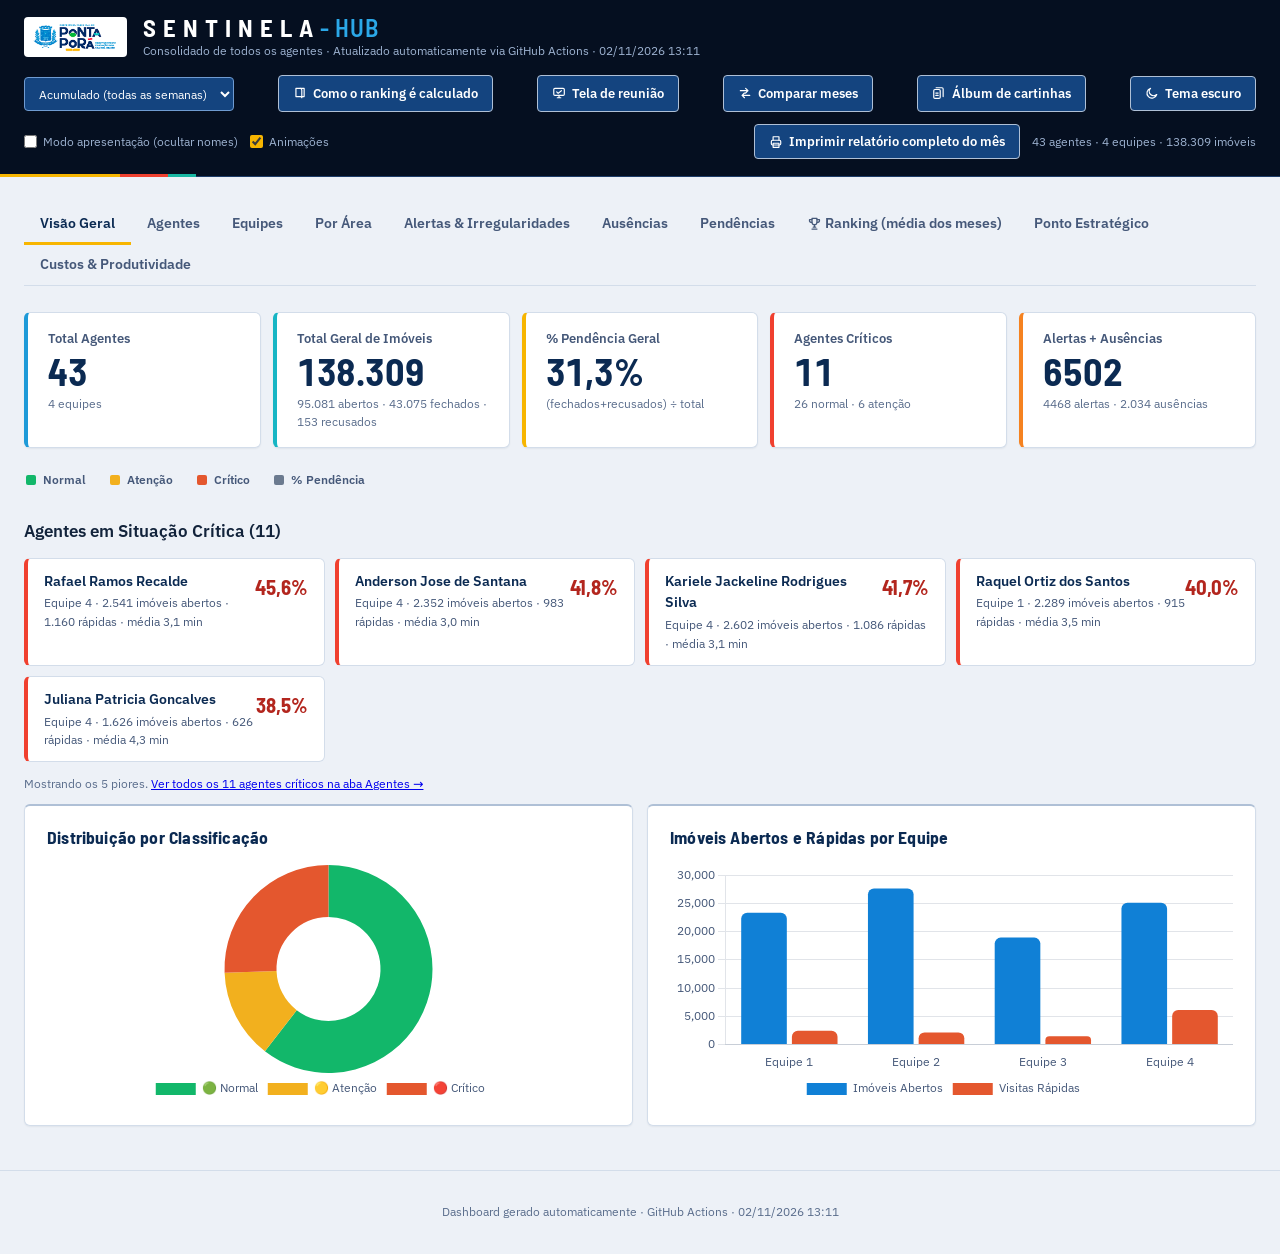
==== acumulado.html @ 982b0bf8 "Atualiza coleta e dashboard automaticamente [skip ci]" ====
<!DOCTYPE html>
<html lang="pt-BR">
<head>
<meta charset="UTF-8">
<meta name="viewport" content="width=device-width, initial-scale=1.0">
<title>S E N T I N E L A - HUB</title>
<script src="assets/tema.js"></script>
<link rel="stylesheet" href="assets/fontes.css">
<script src="assets/chart.umd.js"></script>
<style>/* ==========================================================================
   Sentinela — painel de monitoramento
   Cores tiradas do logo da prefeitura: azul-marinho (base), amarelo, vermelho e verde-água
   (a faixa do topo repete o sublinhado do logo). Números em Barlow Semi Condensed,
   texto em IBM Plex Sans. A impressão volta ao papel branco (ver @media print).
   ========================================================================== */
:root {
  /* TEMA CLARO (padrão). O escuro entra por [data-theme="dark"] logo abaixo. */
  --navy-deep: #050F20; --navy: #14447F; --navy2: #1B5CA8;
  --bg: #EDF1F7; --card: #FFFFFF; --bg-soft: #F3F6FB; --bg-raise: #E7EEF7;
  --border: #D3DDEA; --border-soft: #E5EBF3; --border-strong: #AFC0D6;
  --text: #12233B; --text2: #455879; --text3: #5A6D8C; --h: #0B2A52;
  --green: #1FB36B; --yellow: #F7B500; --red: #F0402F; --blue: #1E9AD8; --purple: #6F68E8; --cyan: #17B5C4; --orange: #F58220;
  --teal: #19B8A3;
  --ok-tx: #0B7A44; --warn-tx: #8A6100; --bad-tx: #B3261E; --info-tx: #1565B8; --orange-tx: #A8520A;
  --stripe: rgba(11,42,82,0.035); --hover: rgba(30,154,216,0.10); --grid: rgba(69,88,121,0.16);
  --sticky-even: #F6F9FC; --sticky-hover: #E6F0FA; --sticky-crit: #FCE9E6; --sticky-warn: #FFF3D9;
  --shadow-sm: 0 1px 2px rgba(18,35,59,.06); --shadow: 0 1px 2px rgba(18,35,59,.06); --shadow-lg: 0 10px 30px -8px rgba(18,35,59,.35);
  --radius: 6px; --radius-sm: 4px;
  --f-num: "Barlow Semi Condensed", "Arial Narrow", "Roboto Condensed", system-ui, sans-serif;
  --f-txt: "IBM Plex Sans", system-ui, -apple-system, "Segoe UI", Roboto, Helvetica, Arial, sans-serif;
  color-scheme: light;
}
:root[data-theme="dark"] {
  --bg: #071426; --card: #0C1F3A; --bg-soft: #102848; --bg-raise: #14315A;
  --border: #1D3C68; --border-soft: #152F55; --border-strong: #2C568F;
  --text: #E6EDF7; --text2: #9DB2D0; --text3: #7088AB; --h: #FFFFFF;
  --green: #2FD67F; --red: #FF5143; --blue: #2BA8E8; --purple: #8F89FF; --cyan: #3DD3E0; --orange: #FF9340;
  --ok-tx: #5CE59A; --warn-tx: #FFC93D; --bad-tx: #FF8478; --info-tx: #6CC4F2; --orange-tx: #FFA966;
  --stripe: rgba(255,255,255,0.025); --hover: rgba(43,168,232,0.10); --grid: rgba(157,178,208,0.16);
  --sticky-even: #0E2342; --sticky-hover: #12315A; --sticky-crit: #2A1A28; --sticky-warn: #2A2619;
  --shadow-sm: none; --shadow: none; --shadow-lg: 0 10px 30px -8px rgba(0,0,0,.6);
  color-scheme: dark;
}
* { margin: 0; padding: 0; box-sizing: border-box; }
body {
  font-family: var(--f-txt); background: var(--bg); color: var(--text); line-height: 1.55; min-height: 100vh;
  font-size: 14px; -webkit-font-smoothing: antialiased;
}
.container { max-width: 1560px; margin: 0 auto; padding: 0 24px; }
:focus-visible { outline: 2px solid var(--yellow); outline-offset: 2px; }

/* ---------- Header: barra de estado + faixa do logo ---------- */
header {
  background: var(--navy-deep); padding: 14px 0 17px; margin-bottom: 26px; position: relative;
  border-bottom: 1px solid #1D3C68;
}
header::after { /* o sublinhado do logo da prefeitura */
  content: ""; position: absolute; left: 0; right: 0; bottom: -1px; height: 3px;
  background: linear-gradient(90deg, var(--yellow) 0 120px, var(--red) 120px 168px, var(--teal) 168px 196px, transparent 196px);
}
header .container { display: flex; justify-content: space-between; align-items: center; flex-wrap: wrap; gap: 14px; }
.header-brand { display: flex; align-items: center; gap: 16px; }
.header-brand img { height: 40px; width: auto; background: #fff; padding: 4px 9px; border-radius: 4px; }
header h1 { font-family: var(--f-num); font-size: 1.55rem; font-weight: 700; letter-spacing: 0.04em; color: #fff; line-height: 1.1; }
header h1 span { color: #2BA8E8; font-weight: 600; }
.header-meta { color: #9DB2D0; font-size: 0.78rem; font-weight: 400; }
.header-actions { display: flex; align-items: center; gap: 12px; flex-wrap: wrap; }
.presentation-toggle { display: flex; align-items: center; gap: 6px; color: #9DB2D0; font-size: 0.78rem; cursor: pointer; user-select: none; }
.presentation-toggle input { accent-color: var(--yellow); cursor: pointer; }
.print-full-btn { margin-left: 0; }
/* Seletor de mês. O cabeçalho é azul-marinho escuro nos DOIS temas, então no tema claro
   o seletor usa o azul dos botões (--navy) com borda clara pra não se confundir com o fundo. */
.period-select { background: var(--navy); color: #fff; border: 1px solid #6F9BD1; border-radius: 4px; padding: 7px 10px; font-size: 0.78rem; cursor: pointer; font-family: inherit; }
.period-select:hover { background: var(--navy2); border-color: var(--blue); }
.period-select option { background: #fff; color: #12233B; }
:root[data-theme="dark"] .period-select { background: #0C1F3A; color: #E6EDF7; border-color: #2C568F; }
:root[data-theme="dark"] .period-select:hover { background: #102848; border-color: var(--blue); }
:root[data-theme="dark"] .period-select option { background: #0C1F3A; color: #E6EDF7; }

/* ---------- Abas: sublinhado amarelo na ativa ---------- */
.nav-tabs { display: flex; gap: 0; flex-wrap: wrap; margin-bottom: 26px; border-bottom: 1px solid var(--border); }
.nav-tab {
  padding: 11px 16px 10px; cursor: pointer; font-weight: 600; font-size: 0.85rem; font-family: inherit;
  color: var(--text2); transition: color .15s, background .15s; border: none; background: transparent;
  border-bottom: 3px solid transparent; margin-bottom: -1px;
}
.nav-tab:hover { color: var(--h); background: var(--bg-soft); }
.nav-tab.active { color: var(--h); border-bottom-color: var(--yellow); }

/* ---------- Navegação semanal ---------- */
.week-nav { display: flex; gap: 8px; flex-wrap: wrap; align-items: stretch; margin-bottom: 14px; }
.week-nav-titulo { align-self: center; font-family: var(--f-num); font-weight: 700; font-size: 1.05rem; color: var(--h); margin-right: 6px; }
.week-chip { display: flex; flex-direction: column; justify-content: center; min-height: 44px; padding: 6px 14px; border-radius: 4px; border: 1px solid var(--border);
  background: var(--card); color: var(--text2); text-decoration: none; font-size: 0.84rem; line-height: 1.25; }
.week-chip small { font-size: 0.72rem; opacity: 0.85; }
.week-chip:hover { color: var(--h); background: var(--bg-raise); border-color: var(--border-strong); }
.week-chip.ativa { background: var(--bg-raise); color: var(--h); border-color: var(--blue); box-shadow: inset 0 -3px 0 var(--blue); }
.week-banner { margin-bottom: 14px; padding: 10px 14px; border-radius: 4px; background: var(--bg-soft); border: 1px dashed var(--border-strong); color: var(--text2); font-size: 0.86rem; }

/* ---------- Indicadores (KPI): barra lateral de estado + número grande ---------- */
.kpi-grid { display: grid; grid-template-columns: repeat(auto-fit, minmax(200px, 1fr)); gap: 12px; margin-bottom: 28px; }
.kpi { background: var(--card); border: 1px solid var(--border); border-left: 4px solid var(--blue); border-radius: var(--radius); padding: 16px 20px 15px; position: relative; box-shadow: var(--shadow); }
.kpi.blue { border-left-color: var(--blue); } .kpi.cyan { border-left-color: var(--cyan); }
.kpi.green { border-left-color: var(--green); } .kpi.yellow { border-left-color: var(--yellow); }
.kpi.red { border-left-color: var(--red); } .kpi.orange { border-left-color: var(--orange); }
.kpi-label { font-size: 0.8rem; font-weight: 600; color: var(--text2); }
.kpi-value { font-family: var(--f-num); font-size: 2.35rem; font-weight: 700; color: var(--h); margin: 2px 0 2px; letter-spacing: -0.005em; line-height: 1.1; font-variant-numeric: tabular-nums; }
.kpi-sub { font-size: 0.76rem; color: var(--text3); }

/* ---------- Legenda com dica ---------- */
.hover-legend { display: flex; gap: 20px; flex-wrap: wrap; margin: -10px 0 24px; }
.legend-chip { position: relative; display: inline-flex; align-items: center; gap: 7px; font-size: 0.78rem; font-weight: 600; color: var(--text2); cursor: default; padding: 4px 2px; }
.legend-square { width: 10px; height: 10px; border-radius: 2px; display: inline-block; flex-shrink: 0; }
.legend-tip { position: absolute; bottom: 130%; left: 0; background: #02070f; border: 1px solid var(--border-strong); color: var(--text); padding: 9px 13px; border-radius: 4px; font-size: 0.72rem; font-weight: 400; white-space: nowrap; opacity: 0; visibility: hidden; transform: translateY(4px); transition: opacity .15s, transform .15s; z-index: 30; box-shadow: var(--shadow-lg); }
.legend-tip::after { content: ""; position: absolute; top: 100%; left: 14px; border: 5px solid transparent; border-top-color: var(--border-strong); }
.legend-chip:hover .legend-tip { opacity: 1; visibility: visible; transform: translateY(0); }

/* ---------- Seções ---------- */
.section { display: none; animation: fadein .2s ease; }
.section.active { display: block; }
@keyframes fadein { from { opacity: 0; } to { opacity: 1; } }

/* ---------- Painéis e gráficos ---------- */
.charts-grid { display: grid; grid-template-columns: repeat(auto-fit, minmax(380px, 1fr)); gap: 14px; margin-bottom: 28px; }
.chart-card { background: var(--card); border: 1px solid var(--border); border-top: 2px solid var(--border-strong); border-radius: var(--radius); padding: 18px 22px 20px; box-shadow: var(--shadow); }
.chart-card h3 { font-family: var(--f-num); font-size: 1.1rem; font-weight: 700; letter-spacing: 0.01em; color: var(--h); margin-bottom: 14px; }
.chart-wrap { position: relative; height: 240px; }
.chart-wrap.tall { height: 340px; }
.chart-note { font-size: 0.76rem; color: var(--text3); margin-top: 14px; padding-top: 12px; border-top: 1px solid var(--border-soft); line-height: 1.6; max-width: 78ch; }
.chart-note strong { color: var(--text2); }

/* ---------- Lista de críticos ---------- */
.criticos-list { display: grid; grid-template-columns: repeat(auto-fill, minmax(280px, 1fr)); gap: 10px; margin-bottom: 12px; }
.critico-item { background: var(--card); border: 1px solid var(--border); border-left: 4px solid var(--red); border-radius: var(--radius); padding: 12px 16px; }
.ci-pct { float: right; font-family: var(--f-num); font-weight: 700; color: var(--bad-tx); font-size: 1.3rem; }
.ci-name { font-weight: 600; font-size: 0.88rem; color: var(--h); margin-bottom: 2px; }
.ci-meta { font-size: 0.74rem; color: var(--text2); }

/* ---------- Equipes ---------- */
.team-grid { display: grid; grid-template-columns: repeat(auto-fit, minmax(230px, 1fr)); gap: 14px; margin-bottom: 28px; }
.team-card { background: var(--card); border: 1px solid var(--border); border-radius: var(--radius); padding: 18px 20px; box-shadow: var(--shadow); }
.team-name { font-family: var(--f-num); font-weight: 700; font-size: 1.2rem; margin-bottom: 12px; color: var(--h); }
.team-stats { display: grid; grid-template-columns: 1fr 1fr; gap: 12px; margin-bottom: 14px; }
.ts-val { display: block; font-family: var(--f-num); font-size: 1.55rem; font-weight: 700; color: var(--h); line-height: 1.15; font-variant-numeric: tabular-nums; }
.ts-label { font-size: 0.74rem; color: var(--text3); }
.team-bar { display: flex; height: 6px; border-radius: 2px; overflow: hidden; background: var(--bg-soft); }
.tb-critico { background: var(--red); } .tb-atencao { background: var(--yellow); } .tb-normal { background: var(--green); }

/* ---------- Selos ---------- */
.badge { display: inline-flex; align-items: center; gap: 4px; font-size: 0.68rem; font-weight: 600; padding: 2px 8px; border-radius: 3px; white-space: nowrap; border: 1px solid transparent; }
.badge-normal, .badge-excelente { background: rgba(47,214,127,0.13); color: var(--ok-tx); border-color: rgba(47,214,127,0.3); }
.badge-atencao { background: rgba(247,181,0,0.13); color: var(--warn-tx); border-color: rgba(247,181,0,0.32); }
.badge-critico { background: rgba(255,81,67,0.14); color: var(--bad-tx); border-color: rgba(255,81,67,0.35); }
.badge-bom { background: rgba(160,170,20,0.14); color: var(--bom-tx, #6B7300); border-color: rgba(160,170,20,0.35); }
:root[data-theme="dark"] { --bom-tx: #E2EC6A; }
.badge-rank-atencao { background: rgba(255,147,64,0.14); color: var(--orange-tx); border-color: rgba(255,147,64,0.34); }

/* ---------- Filtros e botões ---------- */
.filters { display: flex; gap: 10px; flex-wrap: wrap; margin-bottom: 16px; align-items: center; position: relative; }
.filters select, .filters input { background: var(--bg-soft); border: 1px solid var(--border); color: var(--text); padding: 8px 12px; border-radius: 4px; font-size: 0.82rem; font-family: inherit; }
.filters input { min-width: 200px; }
.filters select:focus, .filters input:focus { outline: none; border-color: var(--blue); background: var(--bg-raise); }
.checkbox-label { display: flex; align-items: center; gap: 8px; font-size: 0.8rem; color: var(--text2); margin-bottom: 12px; cursor: pointer; }
.checkbox-label input[type=checkbox] { width: 15px; height: 15px; accent-color: var(--yellow); cursor: pointer; }
.checkbox-label strong { color: var(--h); }
.print-btn { display: inline-flex; align-items: center; gap: 6px; background: var(--navy); color: #fff; border: 1px solid var(--border-strong); padding: 8px 14px; border-radius: 4px; font-size: 0.8rem; font-weight: 600; font-family: inherit; cursor: pointer; margin-left: auto; transition: background .15s, border-color .15s; }
.print-btn:hover { background: var(--navy2); border-color: var(--blue); }

/* ---------- Tabelas ---------- */
.table-section { background: var(--card); border: 1px solid var(--border); border-top: 2px solid var(--border-strong); border-radius: var(--radius); padding: 16px 18px; margin-bottom: 16px; box-shadow: var(--shadow); }
.table-section h3 { font-family: var(--f-num); font-size: 1.15rem; font-weight: 700; margin-bottom: 5px; color: var(--h); }
.table-hint { font-size: 0.78rem; color: var(--text3); margin-bottom: 10px; max-width: 110ch; }
.table-wrap { overflow: auto; border-radius: var(--radius-sm); border: 1px solid var(--border-soft); }
table.data-table { width: 100%; border-collapse: collapse; font-size: 0.74rem; line-height: 1.25; }
table.data-table th { background: var(--bg-raise); position: sticky; top: 0; z-index: 5; padding: 7px 10px; text-align: center; font-weight: 600; color: var(--text2); border-bottom: 2px solid var(--border-strong); white-space: nowrap; font-size: 0.7rem; }
table.sortable thead th { cursor: pointer; user-select: none; transition: color .15s, background .15s; }
table.sortable thead th:hover { color: var(--h); background: var(--border); }
table.sortable thead th::after { content: ""; display: inline-block; width: 0.6em; margin-left: 3px; opacity: .3; }
table.sortable thead th.sorted-asc::after { content: "▲"; opacity: 1; color: var(--yellow); }
table.sortable thead th.sorted-desc::after { content: "▼"; opacity: 1; color: var(--yellow); }
table.data-table td { padding: 4px 10px; border-bottom: 1px solid var(--border-soft); white-space: nowrap; text-align: center; font-variant-numeric: tabular-nums; }
table.data-table tbody tr:nth-child(even) { background: var(--stripe); }
table.data-table tbody tr:hover { background: var(--hover); }
table.data-table.compact td, table.data-table.compact th { padding: 3px 8px; font-size: 0.72rem; }

/* Modo apresentação: borra nomes de agentes em tabelas e gráficos, sem
   remover a estrutura — útil pra projetar/compartilhar tela sem expor
   quem é quem. Ativado pelo checkbox no cabeçalho. */
body.modo-apresentacao .agent-name,
body.modo-apresentacao .ci-name,
body.modo-apresentacao .chart-agent-names,
body.modo-apresentacao .pe-agente-nome {
  filter: blur(6px);
  user-select: none;
}
.sticky-col { position: sticky; left: 0; background: var(--card); z-index: 2; font-weight: 600; text-align: left !important; }
table.data-table tbody tr:nth-child(even) .sticky-col { background: var(--sticky-even); }
table.data-table tbody tr:hover .sticky-col { background: var(--sticky-hover); }
.row-critico { background: rgba(255,81,67,0.07); }
.row-atencao { background: rgba(247,181,0,0.07); }
.row-critico .sticky-col { background: var(--sticky-crit); }
.row-atencao .sticky-col { background: var(--sticky-warn); }
.num { font-variant-numeric: tabular-nums; text-align: right; }
.pct { font-weight: 600; }
.small-muted { color: var(--text3); font-size: 0.72rem; }
.empty-state { padding: 30px; text-align: center; color: var(--text3); }
a.id-link { color: var(--info-tx); text-decoration: none; font-weight: 600; border-bottom: 1px dotted var(--info-tx); }
a.id-link:hover { color: var(--h); border-bottom-style: solid; }

/* ---------- Legendas e cartões de alerta ---------- */
.legend-box { background: var(--bg-soft); border: 1px solid var(--border); border-radius: var(--radius); padding: 16px 20px; margin-bottom: 22px; font-size: 0.82rem; color: var(--text2); max-width: 120ch; }
.legend-box strong { color: var(--h); }
.legend-box p { margin: 0 0 10px; }
.legend-box ul { margin: 0 0 10px; padding-left: 20px; }
.legend-box li { margin-bottom: 4px; }

/* ---------- Painel de Custos & Produtividade ---------- */
.cst-guia { max-width: none; }
.cst-guia p { margin: 0 0 12px; }
.cst-conta { display: flex; flex-direction: column; gap: 6px; background: var(--card); border: 1px solid var(--border); border-left: 4px solid var(--blue); border-radius: var(--radius-sm); padding: 12px 16px; margin: 0 0 14px; }
.cst-conta-t { font-size: 0.72rem; font-weight: 700; letter-spacing: .05em; text-transform: uppercase; color: var(--text3); }
.cst-conta.cst-real { border-left-color: var(--orange); }
.cst-ex { font-size: 0.78rem; color: var(--text2); line-height: 1.5; max-width: 110ch; }
.cst-eq { display: flex; flex-wrap: wrap; align-items: baseline; gap: 6px 12px; }
.cst-eq b { font-family: var(--f-num); font-size: 1.25rem; color: var(--h); font-variant-numeric: tabular-nums; }
.cst-eq b.cst-res { color: var(--info-tx); font-size: 1.5rem; }
.cst-eq i { font-style: normal; font-size: 1.2rem; color: var(--text3); }
.cst-eq small { font-size: 0.72rem; color: var(--text3); margin-right: 4px; }
.cst-glossario { display: grid; grid-template-columns: repeat(auto-fit, minmax(260px, 1fr)); gap: 10px 22px; margin: 0 0 12px; }
.cst-glossario div { line-height: 1.5; }
.cst-avisos { margin: 0; padding-left: 20px; border-top: 1px solid var(--border-soft); padding-top: 10px; }
.cst-avisos li { margin-bottom: 4px; }
.cst-titulo { font-family: var(--f-num); font-size: 1.05rem; font-weight: 700; color: var(--h); margin: 6px 0 10px; letter-spacing: .01em; }
.cst-legenda { display: flex; flex-wrap: wrap; gap: 6px 18px; margin: -6px 0 12px; font-size: 0.76rem; font-weight: 600; color: var(--text2); }
.cst-legenda span { display: inline-flex; align-items: center; gap: 6px; }
.cst-equipes { margin: 0 0 28px; }
.cst-equipes .table-wrap { background: var(--card); border: 1px solid var(--border); border-radius: var(--radius); }
.cst-equipes table.data-table td, .cst-equipes table.data-table th { font-size: 0.8rem; padding: 8px 12px; }
.cst-pill { display: inline-block; min-width: 74px; padding: 2px 9px; border-radius: 999px; font-weight: 700; text-align: center; }
.cst-pill.cst-ok { background: rgba(31,179,107,.16); color: var(--ok-tx); }
.cst-pill.cst-medio { background: rgba(247,181,0,.20); color: var(--warn-tx); }
.cst-pill.cst-alto { background: rgba(240,64,47,.16); color: var(--bad-tx); }
.legend-table { width: 100%; border-collapse: collapse; margin-bottom: 14px; font-size: 0.8rem; }
.legend-table th, .legend-table td { padding: 6px 10px; border-bottom: 1px solid var(--border); text-align: left; }
.legend-table th { color: var(--h); font-weight: 600; }
.legend-table td.ganho { color: var(--ok-tx); font-weight: 600; text-align: right; white-space: nowrap; }
.legend-table td.perda { color: var(--bad-tx); font-weight: 600; text-align: right; white-space: nowrap; }
.legend-collapsible { margin: 14px 0 0; padding: 10px 16px; }
.legend-collapsible summary { cursor: pointer; font-weight: 600; color: var(--h); list-style: none; }
.legend-collapsible summary::-webkit-details-marker { display: none; }
.legend-collapsible summary::before { content: "▸ "; color: var(--yellow); }
.legend-collapsible[open] summary::before { content: "▾ "; }
.legend-collapsible[open] summary { margin-bottom: 10px; }
.legend-collapsible .legend-table { margin-bottom: 8px; }
.alert-grid { display: grid; grid-template-columns: repeat(auto-fit, minmax(160px, 1fr)); gap: 12px; margin-bottom: 24px; }
.alert-card { background: var(--card); border: 1px solid var(--border); border-radius: var(--radius); padding: 16px; cursor: pointer; transition: border-color .15s, background .15s; text-align: center; }
.alert-card:hover { background: var(--bg-raise); border-color: var(--yellow); }
.ac-icon { font-size: 1.3rem; margin-bottom: 4px; }
.ac-val { font-family: var(--f-num); font-size: 2rem; font-weight: 700; color: var(--h); line-height: 1.15; }
.ac-label { font-size: 0.76rem; color: var(--text2); margin-top: 2px; }

footer { text-align: center; padding: 32px; color: var(--text3); font-size: 0.76rem; border-top: 1px solid var(--border); margin-top: 44px; }

::-webkit-scrollbar { height: 9px; width: 9px; }
::-webkit-scrollbar-track { background: var(--bg); }
::-webkit-scrollbar-thumb { background: var(--border-strong); border-radius: 5px; }
::-webkit-scrollbar-thumb:hover { background: var(--text3); }

/* ---------- Mapa de calor ---------- */
.heat-grid { display: grid; grid-template-columns: 80px repeat(5, 1fr); gap: 6px; }
.heat-label { display: flex; align-items: center; font-size: 0.76rem; font-weight: 600; color: var(--text2); }
.heat-cell { border-radius: 4px; padding: 12px 6px; text-align: center; color: #fff; font-family: var(--f-num); font-weight: 700; font-size: 1.15rem; }
.heat-cell span { display: block; font-family: var(--f-txt); font-size: 0.62rem; font-weight: 400; opacity: .9; margin-top: 2px; }

@media (max-width: 720px) {
  .container { padding: 0 14px; }
  .charts-grid { grid-template-columns: 1fr; }
  .nav-tabs { overflow-x: auto; flex-wrap: nowrap; }
  .nav-tab { white-space: nowrap; }
  /* Celular: cabeçalho enxuto e fora do topo fixo (senão ocupa meia tela) */
  header { position: static; padding: 10px 0 14px; margin-bottom: 16px; }
  header h1 { font-size: 1.25rem; }
  .header-brand { gap: 10px; } .header-brand img { height: 34px; }
  .header-brand .header-meta { display: none; }
  .header-actions { gap: 8px; width: 100%; }
  .header-actions .period-select { flex: 1 1 100%; }
  .header-actions .print-btn { flex: 1 1 100%; justify-content: center; margin-left: 0; }
  .header-actions .header-meta { width: 100%; }
  .kpi-value { font-size: 2rem; }
  .week-nav-titulo { width: 100%; }
}

@media print {
  @page { size: A4 landscape; margin: 10mm; }
  /* Papel branco: volta à paleta clara */
  :root, :root[data-theme="dark"] { --h:#1A2B42; --stripe:rgba(11,42,82,0.035); --hover:transparent; --sticky-even:#fff; --sticky-hover:#fff; --sticky-crit:#FDF1EC; --sticky-warn:#FEF7E8; --bom-tx:#6B7300; --bg:#fff; --card:#fff; --bg-soft:#F3F6FA; --bg-raise:#EEF2F7; --border:#DCE3EC; --border-soft:#E6EBF2; --border-strong:#C7D1DE;
          --text:#1A2B42; --text2:#4A5B72; --text3:#5B6B82; --ok-tx:#0A8F52; --warn-tx:#9A6B0B; --bad-tx:#B5401F; --info-tx:#1A4FA3; --orange-tx:#B1590B; color-scheme: light; }
  body { background: #fff !important; color: #1A2B42 !important; }
  table.data-table th, .table-section h3, .legend-box strong, .kpi-value, .team-name { color: #1A2B42 !important; }
  table.data-table tbody tr:nth-child(even) .sticky-col, .sticky-col { background: #fff !important; }
  .row-critico .sticky-col { background: #FDF1EC !important; } .row-atencao .sticky-col { background: #FEF7E8 !important; }
  .table-section { border-top: 1px solid #DCE3EC !important; }
  /* Causa das "páginas em branco": a animação fadein (opacity 0 -> 1) das
     abas recomeça quando a aba passa de display:none pra block na hora de
     imprimir, e o navegador captura o PDF com a aba ainda em opacity 0 —
     texto existe mas fica invisível. Em impressão nunca há animação. */
  .section, .section.active { animation: none !important; opacity: 1 !important; transform: none !important; }
  header, .nav-tabs, .week-nav, footer, .filters, .print-btn, .chart-card, .kpi-grid, .legend-box, .hover-legend, .criticos-list, .alert-grid, .table-hint, .charts-grid { display: none !important; }
  body.print-mode .section { display: block !important; }
  body.print-mode .table-section { display: none !important; }
  body.print-mode .table-section.print-target { display: block !important; box-shadow: none !important; border: none !important; }
  body.print-mode .table-section.print-target .table-hint { display: none !important; }
  .sticky-col, table.data-table thead th { position: static !important; }
  .table-wrap { overflow: visible !important; }
  table.data-table { font-size: 9px !important; width: 100% !important; table-layout: auto !important; }
  /* Células NUNCA quebram letra por letra: texto só quebra entre palavras
     (cabeçalhos) ou fica numa linha só (dados). A regra antiga
     (word-break: break-word em todas as células) fazia tabelas largas — como
     o Resumo Completo por Agente, com 29 colunas — espremerem cada coluna
     até caber 1 letra por linha, gerando linhas gigantes e dezenas de
     páginas praticamente em branco. */
  table.data-table td { white-space: nowrap !important; word-break: normal !important; overflow-wrap: normal !important; padding: 2px 4px !important; }
  table.data-table th { white-space: normal !important; word-break: normal !important; overflow-wrap: normal !important; hyphens: none !important; padding: 3px 3px !important; }
  /* Tabelas com muitas colunas (marcadas por printPrepararTabelas() no
     bootstrap.js) ganham fonte menor pra caber na largura da folha. */
  table.data-table.print-wide { font-size: 6.2px !important; }
  table.data-table.print-wide td { padding: 1.5px 2px !important; }
  table.data-table.print-wide th { padding: 2px 1px !important; font-size: 5.6px !important; letter-spacing: 0 !important; }
  table.data-table.print-wide .badge { padding: 0 2px !important; font-size: 5.6px !important; }
  table.data-table.print-muito-wide { font-size: 5.2px !important; }
  table.data-table.print-muito-wide th { font-size: 4.8px !important; }
  a.id-link { color: inherit !important; text-decoration: none !important; }

  /* Sem isso o Chrome/Firefox apagam as cores de fundo por padrão ao
     imprimir — some o zebrado, o header cinza da tabela e o destaque
     vermelho/amarelo das linhas críticas/atenção, ficando tudo branco. */
  * { -webkit-print-color-adjust: exact !important; print-color-adjust: exact !important; color-adjust: exact !important; }

  /* Repete a linha de cabeçalho (nome das colunas) em TODA página em que a
     tabela continuar — sem isso, uma tabela de 200 linhas que ocupa 4
     páginas só mostra "Nome / Equipe / Turno..." na primeira, e nas
     páginas seguintes é uma parede de números sem saber o que é cada
     coluna. */
  table.data-table thead { display: table-header-group; }
  table.data-table tfoot { display: table-footer-group; }

  /* Nunca corta uma linha ao meio entre duas páginas (ficaria com a
     primeira metade dos dados numa página e o resto na outra) — o
     navegador empurra a linha inteira pra próxima página se não couber
     inteira na atual. */
  table.data-table tr { page-break-inside: avoid; }

  /* O título da seção (h3) nunca fica sozinho no fim de uma página com a
     tabela inteira começando só na próxima — mantém título e pelo menos a
     primeira linha grudados. */
  .table-section h3 { page-break-after: avoid; }

  /* As setinhas de ordenação (▲▼) e o cursor de "clicável" não fazem
     sentido no papel — é interação de tela, só polui visualmente. */
  table.sortable thead th::after { display: none !important; }
  table.sortable thead th { cursor: default !important; }

  /* Zebrado leve pra facilitar acompanhar a linha com o olho numa tabela
     larga — no navegador o hover já ajuda nisso, no papel não tem hover. */
  table.data-table tbody tr:nth-child(even) { background: #F3F6FA; }
  table.data-table tbody tr:hover { background: inherit; }

  /* Evita título "órfão" (sozinho no fim da página) ou "viúvo" (sozinho no
     topo) em qualquer texto corrido que sobre no relatório. */
  h1, h2, h3, p, li { orphans: 3; widows: 3; }
}

@media (prefers-reduced-motion: reduce) { .section { animation: none; } }

/* Relatório completo (todas as abas empilhadas, uma por página) */
@media print {
  body.print-mode-full .section { display: block !important; page-break-after: always; }
  body.print-mode-full .section:last-child { page-break-after: auto; }
  body.print-mode-full .table-section { display: block !important; box-shadow: none !important; border: none !important; }
  /* Duas ou mais tabelas na MESMA aba (ex.: Ausências + Férias/Atestado)
     — cada uma começa numa página nova também, senão a segunda tabela
     nasce colada no meio da página onde a primeira terminou, cortando o
     título dela ao meio visualmente. A primeira tabela da aba (que já
     vem logo depois do título da seção/KPIs) fica sem quebra antes, pra
     não deixar uma página em branco à toa. */
  body.print-mode-full .table-section { page-break-before: always; }
  body.print-mode-full .section > .table-section:first-of-type { page-break-before: avoid; }
  body.print-mode-full .section > .table-section.print-first { page-break-before: avoid; }
  body.print-mode-full .legend-box { page-break-inside: avoid; break-inside: avoid; }
  body.print-mode-full .kpi-grid { display: grid !important; }
  body.print-mode-full .legend-box { display: block !important; }
  body.print-mode-full::before {
    content: "S E N T I N E L A - HUB — Relatório Completo — " attr(data-print-date);
    display: block; font-size: 14px; font-weight: 700; margin-bottom: 16px;
  }
}


/* ---------- Extrato por agente (modal + impressão em 1 folha) ---------- */
.extrato-btn { background: var(--bg-soft); border: 1px solid var(--border); border-radius: 7px; padding: 3px 9px; font-size: 0.68rem; font-weight: 600; cursor: pointer; color: var(--text2); white-space: nowrap; }
.extrato-btn:hover { background: var(--blue); color: #fff; border-color: var(--blue); }
.extrato-overlay { display: none; position: fixed; inset: 0; background: rgba(15,23,42,.55); z-index: 1000; overflow: auto; padding: 24px 12px; }
.extrato-overlay.open { display: block; }
body.extrato-aberto { overflow: hidden; }
.extrato-card { --text:#1A2B42; --text2:#4A5B72; --text3:#5B6B82; --border:#DCE3EC; --bg-soft:#F3F6FA; --bg-raise:#EEF2F7; color-scheme: light; background: #fff; color: #1A2B42; max-width: 780px; margin: 0 auto; padding: 24px 30px 28px; border-radius: 14px; box-shadow: 0 20px 50px rgba(0,0,0,.35); }
.extrato-actions { display: flex; gap: 10px; justify-content: flex-end; margin-bottom: 10px; }
.extrato-fechar { background: transparent; border: 1px solid var(--border); border-radius: 9px; padding: 9px 14px; font-size: 0.8rem; font-weight: 600; cursor: pointer; color: var(--text2); }
.extrato-card h2 { font-size: 1.15rem; margin: 0 0 2px; }
.ex-sub { font-size: 0.82rem; color: #5B6B82; margin-bottom: 14px; }
.ex-resumo { display: grid; grid-template-columns: repeat(4, 1fr); gap: 10px; margin-bottom: 12px; }
.ex-resumo div { border: 1px solid #DCE3EC; border-radius: 9px; padding: 8px 10px; display: flex; flex-direction: column; gap: 2px; }
.ex-resumo span { font-size: 0.64rem; text-transform: uppercase; color: #5B6B82; font-weight: 700; letter-spacing: .03em; }
.ex-resumo strong { font-size: 0.95rem; }
.ex-resumo em { font-style: normal; font-size: 0.72rem; }
.ex-obs { background: #FFF4E0; border: 1px solid #F2B45B; border-radius: 9px; padding: 8px 12px; font-size: 0.78rem; margin-bottom: 12px; }
.ex-tabela { width: 100%; border-collapse: collapse; font-size: 0.78rem; }
.ex-tabela th { background: #EEF2F7; text-align: right; padding: 6px 8px; font-size: 0.68rem; text-transform: uppercase; color: #5B6B82; }
.ex-tabela th:first-child { text-align: left; }
.ex-tabela td { padding: 5px 8px; border-bottom: 1px solid #E6EBF2; }
.ex-tabela td.num { text-align: right; font-variant-numeric: tabular-nums; }
.ex-tabela .neg { color: #C0392B; font-weight: 600; }
.ex-tabela .pos { color: #0A8F52; font-weight: 600; }
.ex-tabela .ex-base td { background: #F6F8FB; color: #5B6B82; }
.ex-tabela .ex-total td { background: #1A2B42; color: #fff; font-weight: 700; font-size: 0.86rem; }
.ex-nota { font-size: 0.7rem; color: #5B6B82; margin-top: 10px; line-height: 1.4; }
@media (max-width: 640px) { .ex-resumo { grid-template-columns: repeat(2, 1fr); } .extrato-card { padding: 16px; } }

/* Média Mensal: tendência e mini-gráfico */
.trend-up { color: #0A8F52; font-weight: 700; }
.trend-up::before { content: "▲ "; }
.trend-down { color: #C0392B; font-weight: 700; }
.trend-down::before { content: "▼ "; }
.trend-flat { color: var(--text2); }
.trend-flat::before { content: "= "; }
.spark-cell svg { vertical-align: middle; }
.spark polyline { stroke: #7C8BA1; }
.spark circle { fill: #7C8BA1; }
.spark-up .spark polyline { stroke: #12B76A; } .spark-up .spark circle { fill: #12B76A; }
.spark-down .spark polyline { stroke: #E5484D; } .spark-down .spark circle { fill: #E5484D; }

@media print {
  /* Extrato: só a folha do agente, em retrato, uma página */
  body.print-extrato > *:not(#extratoOverlay) { display: none !important; }
  body.print-extrato #extratoOverlay { display: block !important; position: static !important; background: none !important; padding: 0 !important; overflow: visible !important; page: extrato; }
  body.print-extrato .extrato-card { box-shadow: none !important; max-width: none !important; padding: 0 !important; border-radius: 0 !important; }
  body.print-extrato .extrato-actions { display: none !important; }
  body.print-extrato.extrato-aberto { overflow: visible !important; }
  /* Lote: uma folha por agente, quebra de página só ENTRE folhas (sem página em branco no fim) */
  body.print-lote > *:not(#extratosLote) { display: none !important; }
  body.print-lote #extratosLote { display: block !important; page: extrato; color: #1A2B42; }
  body.print-lote .ex-folha { break-after: page; page-break-after: always; break-inside: avoid; }
  body.print-lote .ex-folha:last-child { break-after: auto; page-break-after: auto; }
  .no-print, body.print-extrato .ex-contestar { display: none !important; }
}
#extratosLote { display: none; }
.ex-contestar { margin-top: 12px; border-top: 1px dashed #DCE3EC; padding-top: 8px; font-size: .8rem; }
.ex-contestar summary { cursor: pointer; font-weight: 600; }
.ex-contestar label { display: block; margin: 8px 0; font-weight: 600; }
.ex-contestar input, .ex-contestar select { display: block; width: 100%; padding: 8px; margin-top: 3px; border: 1px solid #DCE3EC; border-radius: 8px; font: inherit; }
.lote-barra { display: flex; gap: 8px; flex-wrap: wrap; align-items: center; margin: 6px 0 12px; }
.lote-barra select { padding: 6px 8px; border-radius: 8px; border: 1px solid var(--border); background: var(--bg-soft); color: inherit; }
@page extrato { size: A4 portrait; margin: 14mm; }

/* Ícones (traço) e botão de tema */
.ico { width: 1.1em; height: 1.1em; vertical-align: -0.18em; fill: none; stroke: currentColor; stroke-width: 2; stroke-linecap: round; stroke-linejoin: round; flex: none; }
.ico-sol { display: none; }
:root[data-theme="dark"] .ico-sol { display: inline; }
:root[data-theme="dark"] .ico-lua { display: none; }
</style>
</head>
<body data-print-date="02/11/2026 13:11">
<svg xmlns="http://www.w3.org/2000/svg" width="0" height="0" style="position:absolute" aria-hidden="true" focusable="false"><symbol id="i-print" viewBox="0 0 24 24"><path d="M7 9V3h10v6"/><rect x="4" y="9" width="16" height="8" rx="2"/><path d="M7 14h10v7H7z"/></symbol><symbol id="i-book" viewBox="0 0 24 24"><path d="M5 4h7a3 3 0 0 1 3 3v13a2 2 0 0 0-2-2H5z"/><path d="M12 4h7v14h-4"/></symbol><symbol id="i-calendar" viewBox="0 0 24 24"><rect x="3" y="5" width="18" height="16" rx="2"/><path d="M3 10h18M8 3v4M16 3v4"/></symbol><symbol id="i-trend" viewBox="0 0 24 24"><path d="M3 17l6-6 4 4 8-8"/><path d="M15 7h6v6"/></symbol><symbol id="i-trophy" viewBox="0 0 24 24"><path d="M8 4h8v6a4 4 0 0 1-8 0z"/><path d="M8 6H4v2a3 3 0 0 0 4 2M16 6h4v2a3 3 0 0 1-4 2"/><path d="M12 14v4M8 21h8M10 18h4"/></symbol><symbol id="i-list" viewBox="0 0 24 24"><rect x="5" y="4" width="14" height="17" rx="2"/><path d="M9 4h6v3H9zM9 12h6M9 16h6"/></symbol><symbol id="i-warning" viewBox="0 0 24 24"><path d="M12 3l10 18H2z"/><path d="M12 10v5M12 18v.5"/></symbol><symbol id="i-receipt" viewBox="0 0 24 24"><path d="M6 3h12v18l-3-2-3 2-3-2-3 2z"/><path d="M9 8h6M9 12h6"/></symbol><symbol id="i-bot" viewBox="0 0 24 24"><rect x="5" y="8" width="14" height="11" rx="3"/><path d="M12 4v4M9.5 13.5h.01M14.5 13.5h.01"/></symbol><symbol id="i-chart" viewBox="0 0 24 24"><path d="M4 20V10M10 20V4M16 20v-8M22 20H2"/></symbol><symbol id="i-cone" viewBox="0 0 24 24"><path d="M3 20h18M7 20l3-14h4l3 14M8.5 14h7"/></symbol><symbol id="i-coin" viewBox="0 0 24 24"><circle cx="12" cy="12" r="9"/><path d="M12 7v10M9.5 9.5c0-1 1-1.6 2.5-1.6s2.5.6 2.5 1.6-1 1.4-2.5 1.7-2.5.7-2.5 1.8 1 1.6 2.5 1.6 2.5-.6 2.5-1.6"/></symbol><symbol id="i-pin" viewBox="0 0 24 24"><path d="M12 21s7-6.2 7-11a7 7 0 0 0-14 0c0 4.8 7 11 7 11z"/><circle cx="12" cy="10" r="2.5"/></symbol><symbol id="i-target" viewBox="0 0 24 24"><circle cx="12" cy="12" r="9"/><circle cx="12" cy="12" r="5"/><circle cx="12" cy="12" r="1"/></symbol><symbol id="i-sun" viewBox="0 0 24 24"><circle cx="12" cy="12" r="4"/><path d="M12 2v2M12 20v2M2 12h2M20 12h2M4.9 4.9l1.4 1.4M17.7 17.7l1.4 1.4M4.9 19.1l1.4-1.4M17.7 6.3l1.4-1.4"/></symbol><symbol id="i-moon" viewBox="0 0 24 24"><path d="M20 14.5A8.5 8.5 0 1 1 9.5 4a7 7 0 0 0 10.5 10.5z"/></symbol><symbol id="i-clock" viewBox="0 0 24 24"><circle cx="12" cy="12" r="9"/><path d="M12 7v5l3 2"/></symbol><symbol id="i-utensils" viewBox="0 0 24 24"><path d="M7 3v18M4 3v5a3 3 0 0 0 6 0V3M17 3c-2.5 2-3 5-2.5 9H17v9"/></symbol><symbol id="i-monitor" viewBox="0 0 24 24"><rect x="3" y="4" width="18" height="12" rx="2"/><path d="M8 21h8M12 16v5"/></symbol><symbol id="i-ban" viewBox="0 0 24 24"><circle cx="12" cy="12" r="9"/><path d="M5.6 5.6l12.8 12.8"/></symbol><symbol id="i-question" viewBox="0 0 24 24"><circle cx="12" cy="12" r="9"/><path d="M9.5 9.3a2.6 2.6 0 1 1 3.6 2.4c-.8.4-1.1.9-1.1 1.8M12 17h.01"/></symbol><symbol id="i-down" viewBox="0 0 24 24"><path d="M5 8h14l-7 9z"/></symbol><symbol id="i-home" viewBox="0 0 24 24"><path d="M4 11l8-7 8 7M6 10v10h12V10"/></symbol><symbol id="i-layers" viewBox="0 0 24 24"><path d="M12 3l9 5-9 5-9-5z"/><path d="M3 13l9 5 9-5"/></symbol><symbol id="i-close" viewBox="0 0 24 24"><path d="M6 6l12 12M18 6L6 18"/></symbol><symbol id="i-pencil" viewBox="0 0 24 24"><path d="M4 20l1-4L16 5l3 3L8 19z"/></symbol><symbol id="i-bulb" viewBox="0 0 24 24"><path d="M9 18h6M10 21h4M12 3a6 6 0 0 0-4 10.5c1 1 1 2 1 3.5h6c0-1.500 0-2.500 1-3.500A6 6 0 0 0 12 3z"/></symbol><symbol id="i-download" viewBox="0 0 24 24"><path d="M12 3v12M7 11l5 5 5-5M4 20h16"/></symbol><symbol id="i-table" viewBox="0 0 24 24"><rect x="3" y="4" width="18" height="16" rx="2"/><path d="M3 10h18M3 15h18M9 4v16"/></symbol><symbol id="i-play" viewBox="0 0 24 24"><path d="M8 5l11 7-11 7z"/></symbol><symbol id="i-pause" viewBox="0 0 24 24"><path d="M8 5v14M16 5v14"/></symbol><symbol id="i-expand" viewBox="0 0 24 24"><path d="M4 9V4h5M20 9V4h-5M4 15v5h5M20 15v5h-5"/></symbol><symbol id="i-screen" viewBox="0 0 24 24"><rect x="3" y="4" width="18" height="12" rx="2"/><path d="M9 20h6M12 16v4"/><path d="M8 10l2.500 2.500L16 8"/></symbol><symbol id="i-compare" viewBox="0 0 24 24"><path d="M4 8h13M13 4l4 4-4 4M20 16H7M11 12l-4 4 4 4"/></symbol><symbol id="i-arrow-up" viewBox="0 0 24 24"><path d="M12 19V5M6 11l6-6 6 6"/></symbol><symbol id="i-arrow-down" viewBox="0 0 24 24"><path d="M12 5v14M6 13l6 6 6-6"/></symbol><symbol id="i-minus" viewBox="0 0 24 24"><path d="M5 12h14"/></symbol><symbol id="i-timeline" viewBox="0 0 24 24"><path d="M12 3v18"/><circle cx="12" cy="7" r="2"/><circle cx="12" cy="17" r="2"/><path d="M14 7h6M4 17h6"/></symbol><symbol id="i-cards" viewBox="0 0 24 24"><rect x="3" y="6" width="11" height="15" rx="2"/><path d="M7 3h10a2 2 0 0 1 2 2v13"/><path d="M6.500 12h4M6.500 16h4"/></symbol><symbol id="i-share" viewBox="0 0 24 24"><circle cx="6" cy="12" r="2.500"/><circle cx="18" cy="6" r="2.500"/><circle cx="18" cy="18" r="2.500"/><path d="M8.200 10.800l7.600-3.600M8.200 13.200l7.600 3.600"/></symbol><symbol id="i-eye" viewBox="0 0 24 24"><path d="M2 12s4-7 10-7 10 7 10 7-4 7-10 7S2 12 2 12z"/><circle cx="12" cy="12" r="3"/></symbol></svg>
<header> <div class="container"> <div class="header-brand"> <img src="assets/logo_ponta_pora.png" alt="Prefeitura Municipal de Ponta Porã"> <div> <h1>S E N T I N E L A <span>- HUB</span></h1> <div class="header-meta">Consolidado de todos os agentes · Atualizado automaticamente via GitHub Actions · 02/11/2026 13:11</div> </div> </div> <div class="header-actions"> <select class="period-select" onchange="if(this.value) window.location.href=this.value"> <option value="index.html" >Início (Outubro/2026)</option><option value="acumulado.html" selected>Acumulado (todas as semanas)</option><option value="historico/semanas_327-330.html" >Outubro/2026</option><option value="historico/semanas_322-326.html" >Setembro/2026</option><option value="historico/semanas_318-321.html" >Agosto/2026</option><option value="historico/semanas_313-317.html" >Julho/2026</option><option value="historico/semanas_309-312.html" >Junho/2026</option><option value="historico/semanas_305-308.html" >Maio/2026</option> </select> <a class="print-btn" href="transparencia.html" style="text-decoration:none"><svg class="ico" aria-hidden="true" focusable="false"><use href="#i-book"/></svg> Como o ranking é calculado</a> <a class="print-btn" href="projecao.html" style="text-decoration:none"><svg class="ico" aria-hidden="true" focusable="false"><use href="#i-screen"/></svg> Tela de reunião</a> <a class="print-btn" href="comparar.html" style="text-decoration:none"><svg class="ico" aria-hidden="true" focusable="false"><use href="#i-compare"/></svg> Comparar meses</a> <a class="print-btn" href="album.html" style="text-decoration:none"><svg class="ico" aria-hidden="true" focusable="false"><use href="#i-cards"/></svg> Álbum de cartinhas</a> <button type="button" class="print-btn" data-tema-btn title="Mudar para o tema escuro"><svg class="ico ico-lua" aria-hidden="true"><use href="#i-moon"/></svg><svg class="ico ico-sol" aria-hidden="true"><use href="#i-sun"/></svg> <span class="tema-txt">Tema escuro</span></button> <label class="presentation-toggle"> <input type="checkbox" id="togglePresentationMode"> Modo apresentação (ocultar nomes) </label> <label class="presentation-toggle"> <input type="checkbox" id="toggleAnimacoes" checked> Animações </label> <button type="button" class="print-btn print-full-btn" onclick="printFullReport()"><svg class="ico" aria-hidden="true" focusable="false"><use href="#i-print"/></svg> Imprimir relatório completo do mês</button> <div class="header-meta">43 agentes · 4 equipes · 138.309 imóveis</div> </div> </div>
</header> <div class="container"> <div class="nav-tabs"> <button class="nav-tab active" data-section="visao-geral">Visão Geral</button> <button class="nav-tab" data-section="agentes">Agentes</button> <button class="nav-tab" data-section="equipes">Equipes</button> <button class="nav-tab" data-section="areas">Por Área</button> <button class="nav-tab" data-section="alertas">Alertas & Irregularidades</button> <button class="nav-tab" data-section="ausencias">Ausências</button> <button class="nav-tab" data-section="pendencias">Pendências</button> <button class="nav-tab" data-section="media-mensal"><svg class="ico" aria-hidden="true" focusable="false"><use href="#i-trophy"/></svg> Ranking (média dos meses)</button> <button class="nav-tab" data-section="ponto-estrategico">Ponto Estratégico</button> <button class="nav-tab" data-section="custos">Custos & Produtividade</button> </div> <div class="section active" id="visao-geral"> <div class="kpi-grid"> <div class="kpi blue"><div class="kpi-label">Total Agentes</div><div class="kpi-value">43</div><div class="kpi-sub">4 equipes</div></div> <div class="kpi cyan"><div class="kpi-label">Total Geral de Imóveis</div><div class="kpi-value">138.309</div><div class="kpi-sub">95.081 abertos · 43.075 fechados · 153 recusados</div></div> <div class="kpi yellow"><div class="kpi-label">% Pendência Geral</div><div class="kpi-value">31,3%</div><div class="kpi-sub">(fechados+recusados) ÷ total</div></div> <div class="kpi red"><div class="kpi-label">Agentes Críticos</div><div class="kpi-value">11</div><div class="kpi-sub">26 normal · 6 atenção</div></div> <div class="kpi orange"><div class="kpi-label">Alertas + Ausências</div><div class="kpi-value">6502</div><div class="kpi-sub">4468 alertas · 2.034 ausências</div></div> </div> <div class="hover-legend"> <span class="legend-chip"><span class="legend-square" style="background:#12B76A"></span>Normal <span class="legend-tip">🟢 NORMAL = até 10% de visitas rápidas</span></span> <span class="legend-chip"><span class="legend-square" style="background:#F2B01E"></span>Atenção <span class="legend-tip">🟡 ATENÇÃO = 11% a 20% de visitas rápidas</span></span> <span class="legend-chip"><span class="legend-square" style="background:#E4572E"></span>Crítico <span class="legend-tip">🔴 CRÍTICO = acima de 20% de visitas rápidas</span></span> <span class="legend-chip"><span class="legend-square" style="background:#6B7A8F"></span>% Pendência <span class="legend-tip">% Pendência = (Imóveis Fechados + Recusados) ÷ Total Geral</span></span> </div> <h3 style="margin-bottom:14px;font-size:1.05rem;">Agentes em Situação Crítica (11)</h3> <div class="criticos-list"> <div class="critico-item"> <span class="ci-pct">45,6%</span> <div class="ci-name">Rafael Ramos Recalde</div> <div class="ci-meta">Equipe 4 · 2.541 imóveis abertos · 1.160 rápidas · média 3,1 min</div> </div> <div class="critico-item"> <span class="ci-pct">41,8%</span> <div class="ci-name">Anderson Jose de Santana</div> <div class="ci-meta">Equipe 4 · 2.352 imóveis abertos · 983 rápidas · média 3,0 min</div> </div> <div class="critico-item"> <span class="ci-pct">41,7%</span> <div class="ci-name">Kariele Jackeline Rodrigues Silva</div> <div class="ci-meta">Equipe 4 · 2.602 imóveis abertos · 1.086 rápidas · média 3,1 min</div> </div> <div class="critico-item"> <span class="ci-pct">40,0%</span> <div class="ci-name">Raquel Ortiz dos Santos</div> <div class="ci-meta">Equipe 1 · 2.289 imóveis abertos · 915 rápidas · média 3,5 min</div> </div> <div class="critico-item"> <span class="ci-pct">38,5%</span> <div class="ci-name">Juliana Patricia Goncalves</div> <div class="ci-meta">Equipe 4 · 1.626 imóveis abertos · 626 rápidas · média 4,3 min</div> </div> </div> <p class="table-hint">Mostrando os 5 piores. <a href="#" onclick="goToSection('agentes');return false;">Ver todos os 11 agentes críticos na aba Agentes →</a></p> <div class="charts-grid"> <div class="chart-card"> <h3>Distribuição por Classificação</h3> <div class="chart-wrap"><canvas id="chartClass"></canvas></div> </div> <div class="chart-card"> <h3>Imóveis Abertos e Rápidas por Equipe</h3> <div class="chart-wrap"><canvas id="chartTeam"></canvas></div> </div> </div>
</div> <div class="section" id="agentes"> <div class="chart-card"> <h3>% de Visitas Rápidas por Agente</h3> <div class="chart-wrap tall"><canvas id="chartPct"></canvas></div> <p class="chart-note"><strong>Metodologia:</strong> % Rápidas = (visitas rápidas ÷ Imóveis Abertos do agente) × 100, ordenado do maior para o menor. A cor da barra segue a mesma faixa de classificação (verde/amarelo/vermelho).</p>
</div> <div class="table-section" style="margin-top:20px;"> <h3><svg class="ico" aria-hidden="true" focusable="false"><use href="#i-list"/></svg> Resumo Completo por Agente</h3> <p class="table-hint">Clique no cabeçalho de qualquer coluna para ordenar (clique de novo para inverter). Use o filtro de semana pra ver os números de uma semana específica em vez do período inteiro.</p> <div class="filters"> <select id="filterEquipe"><option value="">Todas as equipes</option><option>Equipe 1</option><option>Equipe 2</option><option>Equipe 3</option><option>Equipe 4</option></select> <select id="filterClass"><option value="">Todas as classificações</option><option value="NORMAL">🟢 Normal</option><option value="ATENÇÃO">🟡 Atenção</option><option value="CRÍTICO">🔴 Crítico</option></select> <input type="text" id="filterName" placeholder="Buscar agente..."> <select id="filterSemana" title="Filtrar por semana específica (em vez do período inteiro)"> <option value="todas">Todo o período</option> <option value="18">Semana 18/2026 (03/05 a 09/05)</option><option value="19">Semana 19/2026 (10/05 a 16/05)</option><option value="20">Semana 20/2026 (17/05 a 23/05)</option><option value="21">Semana 21/2026 (24/05 a 30/05)</option><option value="22">Semana 22/2026 (31/05 a 06/06)</option><option value="23">Semana 23/2026 (07/06 a 13/06)</option><option value="24">Semana 24/2026 (14/06 a 20/06)</option><option value="25">Semana 25/2026 (21/06 a 27/06)</option><option value="26">Semana 26/2026 (28/06 a 04/07)</option><option value="27">Semana 27/2026 (05/07 a 11/07)</option><option value="28">Semana 28/2026 (12/07 a 18/07)</option><option value="29">Semana 29/2026 (19/07 a 25/07)</option><option value="30">Semana 30/2026 (26/07 a 01/08)</option><option value="31">Semana 31/2026 (02/08 a 08/08)</option><option value="32">Semana 32/2026 (09/08 a 15/08)</option><option value="33">Semana 33/2026 (16/08 a 22/08)</option><option value="34">Semana 34/2026 (23/08 a 29/08)</option><option value="35">Semana 35/2026 (30/08 a 05/09)</option><option value="36">Semana 36/2026 (06/09 a 12/09)</option><option value="37">Semana 37/2026 (13/09 a 19/09)</option><option value="38">Semana 38/2026 (20/09 a 26/09)</option><option value="39">Semana 39/2026 (27/09 a 03/10)</option><option value="40">Semana 40/2026 (04/10 a 10/10)</option><option value="41">Semana 41/2026 (11/10 a 17/10)</option><option value="42">Semana 42/2026 (18/10 a 24/10)</option><option value="43">Semana 43/2026 (25/10 a 31/10)</option> </select> </div> <div class="table-wrap"> <table class="data-table sortable" id="tableAgentes"> <thead><tr> <th class="sticky-col">Agente</th><th>Equipe</th><th>Classificação</th><th>Imóveis Abertos</th><th>Dias Trab.</th><th>Visitas/Dia</th><th>Média (min)</th><th>Mediana</th><th>Rápidas</th><th>% Rápidas</th><th>Longas</th><th>Negativas</th><th>Dias c/ Meta</th><th>Duplicadas</th><th>Seq. Suspeita</th><th>No Almoço</th><th>Fora Exped.</th><th>Fechados</th><th>Recusados</th><th>Total Geral</th><th>% Pendência</th><th>Horas Trab/Dia</th><th>Horas Trab/Sem</th><th>Horas Úteis/Dia</th><th>Custo Hora Útil</th><th>Média Início Manhã</th><th>Média Fim Manhã</th><th>Média Início Tarde</th><th>Média Fim Tarde</th> </tr></thead> <tbody> <tr class="" data-equipe="Equipe 1" data-class="🟢 NORMAL" data-semana="todas"> <td class="sticky-col agent-name">Adriana de Jesus Saraiva</td> <td>Equipe 1</td> <td><span class="badge badge-normal">🟢 NORMAL</span></td> <td class="num">2.403</td> <td class="num">106</td> <td class="num">22,7</td> <td class="num">5,2</td> <td class="num">5</td> <td class="num">45</td> <td class="num pct">1,9%</td> <td class="num">3</td> <td class="num">0</td> <td class="num">66</td> <td class="num">0</td> <td class="num">2</td> <td class="num">10</td> <td class="num">16</td> <td class="num">791</td> <td class="num">2</td> <td class="num">3.196</td> <td class="num pct">24,8%</td> <td class="num">4,6</td> <td class="num">18,8</td> <td class="num">2,0</td> <td>R$ 112,77</td> <td>08:31</td> <td>10:08</td> <td>14:05</td> <td>15:42</td> </tr> <tr class="" data-equipe="Equipe 1" data-class="🟢 NORMAL" data-semana="todas"> <td class="sticky-col agent-name">Adriano Ricardo Thiel</td> <td>Equipe 1</td> <td><span class="badge badge-normal">🟢 NORMAL</span></td> <td class="num">1.968</td> <td class="num">72</td> <td class="num">27,3</td> <td class="num">4,7</td> <td class="num">4</td> <td class="num">179</td> <td class="num pct">9,1%</td> <td class="num">0</td> <td class="num">0</td> <td class="num">53</td> <td class="num">0</td> <td class="num">0</td> <td class="num">1</td> <td class="num">5</td> <td class="num">870</td> <td class="num">0</td> <td class="num">2.838</td> <td class="num pct">30,7%</td> <td class="num">4,9</td> <td class="num">18,5</td> <td class="num">2,1</td> <td>R$ 104,20</td> <td>09:02</td> <td>10:35</td> <td>14:29</td> <td>15:58</td> </tr> <tr class="" data-equipe="Equipe 1" data-class="🟢 NORMAL" data-semana="todas"> <td class="sticky-col agent-name">Ana Gabriela Silva Garcete</td> <td>Equipe 1</td> <td><span class="badge badge-normal">🟢 NORMAL</span></td> <td class="num">2.490</td> <td class="num">100</td> <td class="num">24,9</td> <td class="num">5,7</td> <td class="num">4</td> <td class="num">77</td> <td class="num pct">3,1%</td> <td class="num">37</td> <td class="num">2</td> <td class="num">57</td> <td class="num">2</td> <td class="num">2</td> <td class="num">1</td> <td class="num">4</td> <td class="num">944</td> <td class="num">2</td> <td class="num">3.436</td> <td class="num pct">27,5%</td> <td class="num">4,7</td> <td class="num">18,2</td> <td class="num">2,4</td> <td>R$ 93,59</td> <td>08:49</td> <td>10:38</td> <td>14:15</td> <td>16:06</td> </tr> <tr class="row-atencao" data-equipe="Equipe 1" data-class="🟡 ATENÇÃO" data-semana="todas"> <td class="sticky-col agent-name">Carlos Alberto Albiero</td> <td>Equipe 1</td> <td><span class="badge badge-atencao">🟡 ATENÇÃO</span></td> <td class="num">2.959</td> <td class="num">111</td> <td class="num">26,7</td> <td class="num">4,7</td> <td class="num">4</td> <td class="num">545</td> <td class="num pct">18,4%</td> <td class="num">3</td> <td class="num">1</td> <td class="num">70</td> <td class="num">4</td> <td class="num">16</td> <td class="num">15</td> <td class="num">64</td> <td class="num">818</td> <td class="num">9</td> <td class="num">3.786</td> <td class="num pct">21,8%</td> <td class="num">4,8</td> <td class="num">20,3</td> <td class="num">2,1</td> <td>R$ 106,76</td> <td>08:40</td> <td>10:27</td> <td>14:08</td> <td>16:14</td> </tr> <tr class="" data-equipe="Equipe 1" data-class="🟢 NORMAL" data-semana="todas"> <td class="sticky-col agent-name">Cris Milene Cardenas da Silva</td> <td>Equipe 1</td> <td><span class="badge badge-normal">🟢 NORMAL</span></td> <td class="num">2.291</td> <td class="num">107</td> <td class="num">21,4</td> <td class="num">6,0</td> <td class="num">5</td> <td class="num">50</td> <td class="num pct">2,2%</td> <td class="num">8</td> <td class="num">0</td> <td class="num">62</td> <td class="num">0</td> <td class="num">6</td> <td class="num">23</td> <td class="num">28</td> <td class="num">1.250</td> <td class="num">0</td> <td class="num">3.541</td> <td class="num pct">35,3%</td> <td class="num">4,7</td> <td class="num">19,1</td> <td class="num">2,1</td> <td>R$ 103,95</td> <td>08:38</td> <td>10:18</td> <td>14:08</td> <td>16:04</td> </tr> <tr class="" data-equipe="Equipe 1" data-class="🟢 NORMAL" data-semana="todas"> <td class="sticky-col agent-name">Evelyn Santana Santos Oliveira</td> <td>Equipe 1</td> <td><span class="badge badge-normal">🟢 NORMAL</span></td> <td class="num">2.208</td> <td class="num">114</td> <td class="num">19,4</td> <td class="num">6,2</td> <td class="num">6</td> <td class="num">82</td> <td class="num pct">3,7%</td> <td class="num">2</td> <td class="num">0</td> <td class="num">55</td> <td class="num">14</td> <td class="num">14</td> <td class="num">8</td> <td class="num">21</td> <td class="num">1.233</td> <td class="num">3</td> <td class="num">3.444</td> <td class="num pct">35,9%</td> <td class="num">4,8</td> <td class="num">20,9</td> <td class="num">2,0</td> <td>R$ 109,83</td> <td>08:53</td> <td>10:33</td> <td>14:33</td> <td>16:20</td> </tr> <tr class="" data-equipe="Equipe 1" data-class="🟢 NORMAL" data-semana="todas"> <td class="sticky-col agent-name">Gabriel Alan de Oliveira Martins</td> <td>Equipe 1</td> <td><span class="badge badge-normal">🟢 NORMAL</span></td> <td class="num">2.025</td> <td class="num">99</td> <td class="num">20,4</td> <td class="num">5,8</td> <td class="num">5</td> <td class="num">53</td> <td class="num pct">2,6%</td> <td class="num">6</td> <td class="num">2</td> <td class="num">54</td> <td class="num">0</td> <td class="num">0</td> <td class="num">24</td> <td class="num">35</td> <td class="num">1.223</td> <td class="num">1</td> <td class="num">3.249</td> <td class="num pct">37,7%</td> <td class="num">5,3</td> <td class="num">20,9</td> <td class="num">2,0</td> <td>R$ 111,61</td> <td>09:13</td> <td>10:42</td> <td>14:48</td> <td>16:35</td> </tr> <tr class="row-critico" data-equipe="Equipe 1" data-class="🔴 CRÍTICO" data-semana="todas"> <td class="sticky-col agent-name">Raquel Ortiz dos Santos</td> <td>Equipe 1</td> <td><span class="badge badge-critico">🔴 CRÍTICO</span></td> <td class="num">2.289</td> <td class="num">106</td> <td class="num">21,6</td> <td class="num">3,5</td> <td class="num">3</td> <td class="num">915</td> <td class="num pct">40,0%</td> <td class="num">0</td> <td class="num">0</td> <td class="num">64</td> <td class="num">0</td> <td class="num">0</td> <td class="num">21</td> <td class="num">65</td> <td class="num">1.271</td> <td class="num">2</td> <td class="num">3.562</td> <td class="num pct">35,7%</td> <td class="num">4,6</td> <td class="num">18,6</td> <td class="num">1,3</td> <td>R$ 172,94</td> <td>09:04</td> <td>10:28</td> <td>14:19</td> <td>16:05</td> </tr> <tr class="" data-equipe="Equipe 1" data-class="🟢 NORMAL" data-semana="todas"> <td class="sticky-col agent-name">Rozentina Matos de Oliveira</td> <td>Equipe 1</td> <td><span class="badge badge-normal">🟢 NORMAL</span></td> <td class="num">2.391</td> <td class="num">101</td> <td class="num">23,7</td> <td class="num">5,2</td> <td class="num">5</td> <td class="num">10</td> <td class="num pct">0,4%</td> <td class="num">2</td> <td class="num">0</td> <td class="num">57</td> <td class="num">0</td> <td class="num">0</td> <td class="num">5</td> <td class="num">33</td> <td class="num">1.509</td> <td class="num">4</td> <td class="num">3.904</td> <td class="num pct">38,8%</td> <td class="num">5,5</td> <td class="num">21,4</td> <td class="num">2,0</td> <td>R$ 107,85</td> <td>08:24</td> <td>10:04</td> <td>14:01</td> <td>15:51</td> </tr> <tr class="row-critico" data-equipe="Equipe 1" data-class="🔴 CRÍTICO" data-semana="todas"> <td class="sticky-col agent-name">Wagner Tarlei Gomes</td> <td>Equipe 1</td> <td><span class="badge badge-critico">🔴 CRÍTICO</span></td> <td class="num">2.344</td> <td class="num">87</td> <td class="num">26,9</td> <td class="num">4,5</td> <td class="num">4</td> <td class="num">487</td> <td class="num pct">20,8%</td> <td class="num">2</td> <td class="num">2</td> <td class="num">56</td> <td class="num">0</td> <td class="num">8</td> <td class="num">13</td> <td class="num">39</td> <td class="num">450</td> <td class="num">2</td> <td class="num">2.796</td> <td class="num pct">16,2%</td> <td class="num">3,8</td> <td class="num">13,6</td> <td class="num">2,0</td> <td>R$ 109,32</td> <td>08:51</td> <td>10:32</td> <td>14:07</td> <td>15:55</td> </tr> <tr class="" data-equipe="Equipe 2" data-class="🟢 NORMAL" data-semana="todas"> <td class="sticky-col agent-name">Bianca Afonso Narbaez</td> <td>Equipe 2</td> <td><span class="badge badge-normal">🟢 NORMAL</span></td> <td class="num">2.518</td> <td class="num">95</td> <td class="num">26,5</td> <td class="num">6,4</td> <td class="num">6</td> <td class="num">34</td> <td class="num pct">1,4%</td> <td class="num">0</td> <td class="num">0</td> <td class="num">70</td> <td class="num">0</td> <td class="num">21</td> <td class="num">46</td> <td class="num">70</td> <td class="num">517</td> <td class="num">0</td> <td class="num">3.035</td> <td class="num pct">17,0%</td> <td class="num">5,2</td> <td class="num">19,1</td> <td class="num">2,8</td> <td>R$ 78,21</td> <td>08:40</td> <td>10:42</td> <td>14:30</td> <td>16:24</td> </tr> <tr class="" data-equipe="Equipe 2" data-class="🟢 NORMAL" data-semana="todas"> <td class="sticky-col agent-name">Brauher Luiz Alvarenga Gonzalez</td> <td>Equipe 2</td> <td><span class="badge badge-normal">🟢 NORMAL</span></td> <td class="num">2.645</td> <td class="num">94</td> <td class="num">28,1</td> <td class="num">4,5</td> <td class="num">4</td> <td class="num">126</td> <td class="num pct">4,8%</td> <td class="num">2</td> <td class="num">0</td> <td class="num">67</td> <td class="num">0</td> <td class="num">7</td> <td class="num">13</td> <td class="num">37</td> <td class="num">1.504</td> <td class="num">9</td> <td class="num">4.158</td> <td class="num pct">36,4%</td> <td class="num">4,4</td> <td class="num">16,6</td> <td class="num">2,1</td> <td>R$ 104,10</td> <td>08:57</td> <td>10:29</td> <td>13:42</td> <td>15:38</td> </tr> <tr class="" data-equipe="Equipe 2" data-class="🟢 NORMAL" data-semana="todas"> <td class="sticky-col agent-name">Cicero Isrrael Sanabria</td> <td>Equipe 2</td> <td><span class="badge badge-normal">🟢 NORMAL</span></td> <td class="num">2.314</td> <td class="num">90</td> <td class="num">25,7</td> <td class="num">9,0</td> <td class="num">9</td> <td class="num">197</td> <td class="num pct">8,5%</td> <td class="num">4</td> <td class="num">0</td> <td class="num">63</td> <td class="num">0</td> <td class="num">24</td> <td class="num">17</td> <td class="num">74</td> <td class="num">557</td> <td class="num">1</td> <td class="num">2.872</td> <td class="num pct">19,4%</td> <td class="num">6,2</td> <td class="num">25,2</td> <td class="num">3,9</td> <td>R$ 57,39</td> <td>07:55</td> <td>10:39</td> <td>13:35</td> <td>16:22</td> </tr> <tr class="" data-equipe="Equipe 2" data-class="🟢 NORMAL" data-semana="todas"> <td class="sticky-col agent-name">Fabiana de Figueredo Vieira</td> <td>Equipe 2</td> <td><span class="badge badge-normal">🟢 NORMAL</span></td> <td class="num">2.539</td> <td class="num">103</td> <td class="num">24,6</td> <td class="num">6,3</td> <td class="num">6</td> <td class="num">30</td> <td class="num pct">1,2%</td> <td class="num">2</td> <td class="num">0</td> <td class="num">76</td> <td class="num">0</td> <td class="num">0</td> <td class="num">3</td> <td class="num">11</td> <td class="num">653</td> <td class="num">0</td> <td class="num">3.192</td> <td class="num pct">20,5%</td> <td class="num">4,9</td> <td class="num">19,3</td> <td class="num">2,6</td> <td>R$ 85,94</td> <td>08:52</td> <td>10:33</td> <td>14:05</td> <td>16:00</td> </tr> <tr class="" data-equipe="Equipe 2" data-class="🟢 NORMAL" data-semana="todas"> <td class="sticky-col agent-name">Gilmar Bitencourt Luiz</td> <td>Equipe 2</td> <td><span class="badge badge-normal">🟢 NORMAL</span></td> <td class="num">2.417</td> <td class="num">90</td> <td class="num">26,9</td> <td class="num">8,8</td> <td class="num">8</td> <td class="num">8</td> <td class="num pct">0,3%</td> <td class="num">1</td> <td class="num">1</td> <td class="num">65</td> <td class="num">0</td> <td class="num">2</td> <td class="num">7</td> <td class="num">16</td> <td class="num">572</td> <td class="num">0</td> <td class="num">2.989</td> <td class="num pct">19,1%</td> <td class="num">6,0</td> <td class="num">23,4</td> <td class="num">3,9</td> <td>R$ 56,43</td> <td>08:17</td> <td>10:46</td> <td>13:25</td> <td>16:27</td> </tr> <tr class="row-critico" data-equipe="Equipe 2" data-class="🔴 CRÍTICO" data-semana="todas"> <td class="sticky-col agent-name">Gisele Olimpia Torres</td> <td>Equipe 2</td> <td><span class="badge badge-critico">🔴 CRÍTICO</span></td> <td class="num">2.212</td> <td class="num">91</td> <td class="num">24,3</td> <td class="num">4,1</td> <td class="num">3</td> <td class="num">735</td> <td class="num pct">33,2%</td> <td class="num">2</td> <td class="num">0</td> <td class="num">52</td> <td class="num">0</td> <td class="num">8</td> <td class="num">54</td> <td class="num">67</td> <td class="num">1.282</td> <td class="num">16</td> <td class="num">3.510</td> <td class="num pct">37,0%</td> <td class="num">4,3</td> <td class="num">16,4</td> <td class="num">1,7</td> <td>R$ 132,83</td> <td>09:08</td> <td>10:34</td> <td>13:57</td> <td>16:11</td> </tr> <tr class="row-critico" data-equipe="Equipe 2" data-class="🔴 CRÍTICO" data-semana="todas"> <td class="sticky-col agent-name">Mateus Falcao de Souza</td> <td>Equipe 2</td> <td><span class="badge badge-critico">🔴 CRÍTICO</span></td> <td class="num">2.318</td> <td class="num">91</td> <td class="num">25,5</td> <td class="num">3,3</td> <td class="num">3</td> <td class="num">846</td> <td class="num pct">36,5%</td> <td class="num">6</td> <td class="num">8</td> <td class="num">54</td> <td class="num">3</td> <td class="num">19</td> <td class="num">1</td> <td class="num">10</td> <td class="num">842</td> <td class="num">1</td> <td class="num">3.161</td> <td class="num pct">26,7%</td> <td class="num">4,7</td> <td class="num">18,0</td> <td class="num">1,4</td> <td>R$ 158,41</td> <td>08:37</td> <td>10:04</td> <td>14:25</td> <td>15:44</td> </tr> <tr class="" data-equipe="Equipe 2" data-class="🟢 NORMAL" data-semana="todas"> <td class="sticky-col agent-name">Suely Aguiar Alves Luiz</td> <td>Equipe 2</td> <td><span class="badge badge-normal">🟢 NORMAL</span></td> <td class="num">2.481</td> <td class="num">106</td> <td class="num">23,4</td> <td class="num">10,0</td> <td class="num">10</td> <td class="num">7</td> <td class="num pct">0,3%</td> <td class="num">0</td> <td class="num">0</td> <td class="num">71</td> <td class="num">0</td> <td class="num">8</td> <td class="num">15</td> <td class="num">24</td> <td class="num">483</td> <td class="num">0</td> <td class="num">2.964</td> <td class="num pct">16,3%</td> <td class="num">6,0</td> <td class="num">24,3</td> <td class="num">3,9</td> <td>R$ 56,63</td> <td>08:21</td> <td>10:43</td> <td>13:52</td> <td>16:32</td> </tr> <tr class="" data-equipe="Equipe 2" data-class="🟢 NORMAL" data-semana="todas"> <td class="sticky-col agent-name">Tania Maria Montania</td> <td>Equipe 2</td> <td><span class="badge badge-normal">🟢 NORMAL</span></td> <td class="num">2.462</td> <td class="num">77</td> <td class="num">32,0</td> <td class="num">5,4</td> <td class="num">5</td> <td class="num">11</td> <td class="num pct">0,5%</td> <td class="num">0</td> <td class="num">2</td> <td class="num">59</td> <td class="num">0</td> <td class="num">38</td> <td class="num">17</td> <td class="num">103</td> <td class="num">353</td> <td class="num">1</td> <td class="num">2.816</td> <td class="num pct">12,6%</td> <td class="num">5,3</td> <td class="num">18,7</td> <td class="num">2,9</td> <td>R$ 76,70</td> <td>08:39</td> <td>10:45</td> <td>13:47</td> <td>16:39</td> </tr> <tr class="row-atencao" data-equipe="Equipe 2" data-class="🟡 ATENÇÃO" data-semana="todas"> <td class="sticky-col agent-name">Teonilda Florentino Vieira</td> <td>Equipe 2</td> <td><span class="badge badge-atencao">🟡 ATENÇÃO</span></td> <td class="num">902</td> <td class="num">39</td> <td class="num">23,1</td> <td class="num">4,5</td> <td class="num">5</td> <td class="num">155</td> <td class="num pct">17,2%</td> <td class="num">0</td> <td class="num">0</td> <td class="num">22</td> <td class="num">0</td> <td class="num">0</td> <td class="num">11</td> <td class="num">13</td> <td class="num">701</td> <td class="num">1</td> <td class="num">1.604</td> <td class="num pct">43,8%</td> <td class="num">3,8</td> <td class="num">9,2</td> <td class="num">1,7</td> <td>R$ 128,00</td> <td>09:10</td> <td>10:37</td> <td>14:19</td> <td>15:57</td> </tr> <tr class="" data-equipe="Equipe 2" data-class="🟢 NORMAL" data-semana="todas"> <td class="sticky-col agent-name">Wesley de Souza Leal</td> <td>Equipe 2</td> <td><span class="badge badge-normal">🟢 NORMAL</span></td> <td class="num">2.424</td> <td class="num">99</td> <td class="num">24,5</td> <td class="num">5,5</td> <td class="num">5</td> <td class="num">12</td> <td class="num pct">0,5%</td> <td class="num">0</td> <td class="num">0</td> <td class="num">66</td> <td class="num">0</td> <td class="num">0</td> <td class="num">5</td> <td class="num">27</td> <td class="num">537</td> <td class="num">0</td> <td class="num">2.961</td> <td class="num pct">18,1%</td> <td class="num">4,7</td> <td class="num">17,9</td> <td class="num">2,2</td> <td>R$ 98,03</td> <td>08:50</td> <td>10:13</td> <td>14:16</td> <td>16:06</td> </tr> <tr class="" data-equipe="Equipe 2" data-class="🟢 NORMAL" data-semana="todas"> <td class="sticky-col agent-name">William Anderson Chamorro Tavares</td> <td>Equipe 2</td> <td><span class="badge badge-normal">🟢 NORMAL</span></td> <td class="num">2.402</td> <td class="num">105</td> <td class="num">22,9</td> <td class="num">7,8</td> <td class="num">7</td> <td class="num">1</td> <td class="num pct">0,0%</td> <td class="num">1</td> <td class="num">0</td> <td class="num">65</td> <td class="num">0</td> <td class="num">0</td> <td class="num">16</td> <td class="num">22</td> <td class="num">982</td> <td class="num">0</td> <td class="num">3.384</td> <td class="num pct">29,0%</td> <td class="num">4,8</td> <td class="num">19,6</td> <td class="num">3,0</td> <td>R$ 73,92</td> <td>08:45</td> <td>10:32</td> <td>13:52</td> <td>16:04</td> </tr> <tr class="" data-equipe="Equipe 3" data-class="🟢 NORMAL" data-semana="todas"> <td class="sticky-col agent-name">Alana Amanda Fernandes Ovelar</td> <td>Equipe 3</td> <td><span class="badge badge-normal">🟢 NORMAL</span></td> <td class="num">947</td> <td class="num">42</td> <td class="num">22,6</td> <td class="num">7,2</td> <td class="num">7</td> <td class="num">2</td> <td class="num pct">0,2%</td> <td class="num">0</td> <td class="num">0</td> <td class="num">28</td> <td class="num">0</td> <td class="num">0</td> <td class="num">2</td> <td class="num">6</td> <td class="num">746</td> <td class="num">0</td> <td class="num">1.693</td> <td class="num pct">44,1%</td> <td class="num">4,4</td> <td class="num">10,9</td> <td class="num">2,7</td> <td>R$ 81,12</td> <td>08:27</td> <td>10:25</td> <td>14:08</td> <td>16:14</td> </tr> <tr class="" data-equipe="Equipe 3" data-class="🟢 NORMAL" data-semana="todas"> <td class="sticky-col agent-name">Claine Luisa Figueiredo Torraca</td> <td>Equipe 3</td> <td><span class="badge badge-normal">🟢 NORMAL</span></td> <td class="num">2.405</td> <td class="num">98</td> <td class="num">24,5</td> <td class="num">5,1</td> <td class="num">5</td> <td class="num">44</td> <td class="num pct">1,8%</td> <td class="num">0</td> <td class="num">1</td> <td class="num">69</td> <td class="num">90</td> <td class="num">103</td> <td class="num">85</td> <td class="num">116</td> <td class="num">2.243</td> <td class="num">3</td> <td class="num">4.651</td> <td class="num pct">48,3%</td> <td class="num">4,5</td> <td class="num">17,1</td> <td class="num">2,1</td> <td>R$ 105,31</td> <td>08:50</td> <td>10:31</td> <td>13:52</td> <td>15:56</td> </tr> <tr class="row-critico" data-equipe="Equipe 3" data-class="🔴 CRÍTICO" data-semana="todas"> <td class="sticky-col agent-name">Emidio Rainer Vilhalba</td> <td>Equipe 3</td> <td><span class="badge badge-critico">🔴 CRÍTICO</span></td> <td class="num">2.427</td> <td class="num">103</td> <td class="num">23,6</td> <td class="num">3,8</td> <td class="num">3</td> <td class="num">651</td> <td class="num pct">26,8%</td> <td class="num">0</td> <td class="num">0</td> <td class="num">65</td> <td class="num">2</td> <td class="num">30</td> <td class="num">39</td> <td class="num">56</td> <td class="num">1.303</td> <td class="num">35</td> <td class="num">3.765</td> <td class="num pct">35,5%</td> <td class="num">4,5</td> <td class="num">17,9</td> <td class="num">1,5</td> <td>R$ 148,44</td> <td>08:44</td> <td>10:12</td> <td>14:19</td> <td>16:00</td> </tr> <tr class="" data-equipe="Equipe 3" data-class="🟢 NORMAL" data-semana="todas"> <td class="sticky-col agent-name">Geancarlos Ferreira Barrios</td> <td>Equipe 3</td> <td><span class="badge badge-normal">🟢 NORMAL</span></td> <td class="num">2.137</td> <td class="num">87</td> <td class="num">24,6</td> <td class="num">6,5</td> <td class="num">6</td> <td class="num">6</td> <td class="num pct">0,3%</td> <td class="num">0</td> <td class="num">0</td> <td class="num">65</td> <td class="num">124</td> <td class="num">124</td> <td class="num">0</td> <td class="num">2</td> <td class="num">1.043</td> <td class="num">1</td> <td class="num">3.181</td> <td class="num pct">32,8%</td> <td class="num">5,1</td> <td class="num">20,1</td> <td class="num">2,6</td> <td>R$ 83,39</td> <td>08:33</td> <td>10:26</td> <td>14:08</td> <td>15:58</td> </tr> <tr class="" data-equipe="Equipe 3" data-class="🟢 NORMAL" data-semana="todas"> <td class="sticky-col agent-name">Marco Antonio Ayala de Matos Freitas</td> <td>Equipe 3</td> <td><span class="badge badge-normal">🟢 NORMAL</span></td> <td class="num">2.003</td> <td class="num">82</td> <td class="num">24,4</td> <td class="num">5,0</td> <td class="num">5</td> <td class="num">104</td> <td class="num pct">5,2%</td> <td class="num">1</td> <td class="num">0</td> <td class="num">50</td> <td class="num">0</td> <td class="num">4</td> <td class="num">60</td> <td class="num">75</td> <td class="num">1.818</td> <td class="num">0</td> <td class="num">3.821</td> <td class="num pct">47,6%</td> <td class="num">3,8</td> <td class="num">12,0</td> <td class="num">2,0</td> <td>R$ 109,57</td> <td>08:36</td> <td>10:31</td> <td>14:14</td> <td>16:15</td> </tr> <tr class="row-critico" data-equipe="Equipe 3" data-class="🔴 CRÍTICO" data-semana="todas"> <td class="sticky-col agent-name">Miglidiane Maciel Ajala</td> <td>Equipe 3</td> <td><span class="badge badge-critico">🔴 CRÍTICO</span></td> <td class="num">2.056</td> <td class="num">79</td> <td class="num">26,0</td> <td class="num">4,6</td> <td class="num">4</td> <td class="num">457</td> <td class="num pct">22,2%</td> <td class="num">0</td> <td class="num">0</td> <td class="num">55</td> <td class="num">0</td> <td class="num">0</td> <td class="num">29</td> <td class="num">54</td> <td class="num">355</td> <td class="num">0</td> <td class="num">2.411</td> <td class="num pct">14,7%</td> <td class="num">4,1</td> <td class="num">15,4</td> <td class="num">2,0</td> <td>R$ 110,64</td> <td>08:43</td> <td>10:22</td> <td>14:08</td> <td>15:40</td> </tr> <tr class="" data-equipe="Equipe 3" data-class="🟢 NORMAL" data-semana="todas"> <td class="sticky-col agent-name">Naime Cristina Freitas</td> <td>Equipe 3</td> <td><span class="badge badge-normal">🟢 NORMAL</span></td> <td class="num">2.199</td> <td class="num">103</td> <td class="num">21,4</td> <td class="num">5,7</td> <td class="num">5</td> <td class="num">33</td> <td class="num pct">1,5%</td> <td class="num">2</td> <td class="num">0</td> <td class="num">54</td> <td class="num">0</td> <td class="num">2</td> <td class="num">0</td> <td class="num">2</td> <td class="num">1.651</td> <td class="num">14</td> <td class="num">3.864</td> <td class="num pct">43,1%</td> <td class="num">4,9</td> <td class="num">19,3</td> <td class="num">2,0</td> <td>R$ 108,66</td> <td>08:28</td> <td>10:26</td> <td>13:46</td> <td>16:10</td> </tr> <tr class="" data-equipe="Equipe 3" data-class="🟢 NORMAL" data-semana="todas"> <td class="sticky-col agent-name">Patricia Lanjer de Souza Domingues</td> <td>Equipe 3</td> <td><span class="badge badge-normal">🟢 NORMAL</span></td> <td class="num">96</td> <td class="num">4</td> <td class="num">24,0</td> <td class="num">5,9</td> <td class="num">5</td> <td class="num">2</td> <td class="num pct">2,1%</td> <td class="num">0</td> <td class="num">0</td> <td class="num">3</td> <td class="num">0</td> <td class="num">0</td> <td class="num">0</td> <td class="num">0</td> <td class="num">99</td> <td class="num">0</td> <td class="num">195</td> <td class="num pct">50,8%</td> <td class="num">4,9</td> <td class="num">19,7</td> <td class="num">2,4</td> <td>R$ 93,56</td> <td>08:56</td> <td>10:25</td> <td>13:58</td> <td>16:11</td> </tr> <tr class="" data-equipe="Equipe 3" data-class="🟢 NORMAL" data-semana="todas"> <td class="sticky-col agent-name">Rosalina Beniel Vargas</td> <td>Equipe 3</td> <td><span class="badge badge-normal">🟢 NORMAL</span></td> <td class="num">2.147</td> <td class="num">97</td> <td class="num">22,1</td> <td class="num">5,0</td> <td class="num">5</td> <td class="num">194</td> <td class="num pct">9,0%</td> <td class="num">0</td> <td class="num">0</td> <td class="num">56</td> <td class="num">123</td> <td class="num">125</td> <td class="num">3</td> <td class="num">5</td> <td class="num">2.116</td> <td class="num">27</td> <td class="num">4.290</td> <td class="num pct">50,0%</td> <td class="num">5,2</td> <td class="num">21,1</td> <td class="num">1,9</td> <td>R$ 119,45</td> <td>08:38</td> <td>10:28</td> <td>13:55</td> <td>16:16</td> </tr> <tr class="" data-equipe="Equipe 3" data-class="🟢 NORMAL" data-semana="todas"> <td class="sticky-col agent-name">Selba Ramona Afonso</td> <td>Equipe 3</td> <td><span class="badge badge-normal">🟢 NORMAL</span></td> <td class="num">2.528</td> <td class="num">72</td> <td class="num">35,1</td> <td class="num">6,8</td> <td class="num">7</td> <td class="num">1</td> <td class="num pct">0,0%</td> <td class="num">0</td> <td class="num">1</td> <td class="num">64</td> <td class="num">0</td> <td class="num">2</td> <td class="num">53</td> <td class="num">68</td> <td class="num">1.090</td> <td class="num">0</td> <td class="num">3.618</td> <td class="num pct">30,1%</td> <td class="num">5,9</td> <td class="num">21,2</td> <td class="num">4,0</td> <td>R$ 55,88</td> <td>08:08</td> <td>10:42</td> <td>13:20</td> <td>16:27</td> </tr> <tr class="row-critico" data-equipe="Equipe 4" data-class="🔴 CRÍTICO" data-semana="todas"> <td class="sticky-col agent-name">Anderson Jose de Santana</td> <td>Equipe 4</td> <td><span class="badge badge-critico">🔴 CRÍTICO</span></td> <td class="num">2.352</td> <td class="num">97</td> <td class="num">24,2</td> <td class="num">3,0</td> <td class="num">3</td> <td class="num">983</td> <td class="num pct">41,8%</td> <td class="num">0</td> <td class="num">0</td> <td class="num">60</td> <td class="num">0</td> <td class="num">4</td> <td class="num">14</td> <td class="num">26</td> <td class="num">1.009</td> <td class="num">2</td> <td class="num">3.363</td> <td class="num pct">30,1%</td> <td class="num">3,8</td> <td class="num">14,6</td> <td class="num">1,2</td> <td>R$ 185,27</td> <td>08:46</td> <td>09:53</td> <td>14:00</td> <td>15:13</td> </tr> <tr class="" data-equipe="Equipe 4" data-class="🟢 NORMAL" data-semana="todas"> <td class="sticky-col agent-name">Gisele Lopes Justiniano</td> <td>Equipe 4</td> <td><span class="badge badge-normal">🟢 NORMAL</span></td> <td class="num">2.449</td> <td class="num">108</td> <td class="num">22,7</td> <td class="num">6,4</td> <td class="num">6</td> <td class="num">37</td> <td class="num pct">1,5%</td> <td class="num">0</td> <td class="num">0</td> <td class="num">75</td> <td class="num">113</td> <td class="num">115</td> <td class="num">47</td> <td class="num">62</td> <td class="num">1.361</td> <td class="num">1</td> <td class="num">3.811</td> <td class="num pct">35,7%</td> <td class="num">4,5</td> <td class="num">18,7</td> <td class="num">2,4</td> <td>R$ 91,23</td> <td>08:38</td> <td>10:19</td> <td>13:56</td> <td>15:47</td> </tr> <tr class="row-critico" data-equipe="Equipe 4" data-class="🔴 CRÍTICO" data-semana="todas"> <td class="sticky-col agent-name">Juliana Patricia Goncalves</td> <td>Equipe 4</td> <td><span class="badge badge-critico">🔴 CRÍTICO</span></td> <td class="num">1.626</td> <td class="num">70</td> <td class="num">23,2</td> <td class="num">4,3</td> <td class="num">3</td> <td class="num">626</td> <td class="num pct">38,5%</td> <td class="num">14</td> <td class="num">4</td> <td class="num">48</td> <td class="num">44</td> <td class="num">48</td> <td class="num">0</td> <td class="num">0</td> <td class="num">747</td> <td class="num">0</td> <td class="num">2.373</td> <td class="num pct">31,5%</td> <td class="num">3,7</td> <td class="num">11,6</td> <td class="num">1,7</td> <td>R$ 131,69</td> <td>09:14</td> <td>10:40</td> <td>14:37</td> <td>16:08</td> </tr> <tr class="row-critico" data-equipe="Equipe 4" data-class="🔴 CRÍTICO" data-semana="todas"> <td class="sticky-col agent-name">Kariele Jackeline Rodrigues Silva</td> <td>Equipe 4</td> <td><span class="badge badge-critico">🔴 CRÍTICO</span></td> <td class="num">2.602</td> <td class="num">97</td> <td class="num">26,8</td> <td class="num">3,1</td> <td class="num">3</td> <td class="num">1.086</td> <td class="num pct">41,7%</td> <td class="num">0</td> <td class="num">0</td> <td class="num">76</td> <td class="num">74</td> <td class="num">74</td> <td class="num">30</td> <td class="num">34</td> <td class="num">999</td> <td class="num">2</td> <td class="num">3.603</td> <td class="num pct">27,8%</td> <td class="num">3,7</td> <td class="num">13,9</td> <td class="num">1,4</td> <td>R$ 157,43</td> <td>08:57</td> <td>10:16</td> <td>14:16</td> <td>15:28</td> </tr> <tr class="row-critico" data-equipe="Equipe 4" data-class="🔴 CRÍTICO" data-semana="todas"> <td class="sticky-col agent-name">Kátia Cilene Silveira Machado</td> <td>Equipe 4</td> <td><span class="badge badge-critico">🔴 CRÍTICO</span></td> <td class="num">1.964</td> <td class="num">78</td> <td class="num">25,2</td> <td class="num">4,0</td> <td class="num">3</td> <td class="num">648</td> <td class="num pct">33,0%</td> <td class="num">4</td> <td class="num">0</td> <td class="num">39</td> <td class="num">0</td> <td class="num">0</td> <td class="num">127</td> <td class="num">240</td> <td class="num">790</td> <td class="num">1</td> <td class="num">2.755</td> <td class="num pct">28,7%</td> <td class="num">3,5</td> <td class="num">12,5</td> <td class="num">1,7</td> <td>R$ 131,68</td> <td>09:42</td> <td>10:48</td> <td>14:48</td> <td>16:25</td> </tr> <tr class="row-critico" data-equipe="Equipe 4" data-class="🔴 CRÍTICO" data-semana="todas"> <td class="sticky-col agent-name">Rafael Ramos Recalde</td> <td>Equipe 4</td> <td><span class="badge badge-critico">🔴 CRÍTICO</span></td> <td class="num">2.541</td> <td class="num">84</td> <td class="num">30,2</td> <td class="num">3,1</td> <td class="num">3</td> <td class="num">1.160</td> <td class="num pct">45,6%</td> <td class="num">0</td> <td class="num">0</td> <td class="num">64</td> <td class="num">0</td> <td class="num">0</td> <td class="num">20</td> <td class="num">37</td> <td class="num">739</td> <td class="num">1</td> <td class="num">3.281</td> <td class="num pct">22,6%</td> <td class="num">3,6</td> <td class="num">13,9</td> <td class="num">1,5</td> <td>R$ 143,36</td> <td>09:14</td> <td>10:37</td> <td>14:25</td> <td>15:47</td> </tr> <tr class="row-atencao" data-equipe="Equipe 4" data-class="🟡 ATENÇÃO" data-semana="todas"> <td class="sticky-col agent-name">Ramona dos Santos Oliveira</td> <td>Equipe 4</td> <td><span class="badge badge-atencao">🟡 ATENÇÃO</span></td> <td class="num">2.155</td> <td class="num">84</td> <td class="num">25,6</td> <td class="num">5,1</td> <td class="num">5</td> <td class="num">287</td> <td class="num pct">13,3%</td> <td class="num">1</td> <td class="num">0</td> <td class="num">59</td> <td class="num">0</td> <td class="num">4</td> <td class="num">23</td> <td class="num">36</td> <td class="num">788</td> <td class="num">1</td> <td class="num">2.944</td> <td class="num pct">26,8%</td> <td class="num">4,7</td> <td class="num">18,1</td> <td class="num">2,2</td> <td>R$ 101,03</td> <td>09:03</td> <td>10:40</td> <td>14:08</td> <td>16:19</td> </tr> <tr class="row-atencao" data-equipe="Equipe 4" data-class="🟡 ATENÇÃO" data-semana="todas"> <td class="sticky-col agent-name">Rozana Reis da Silva</td> <td>Equipe 4</td> <td><span class="badge badge-atencao">🟡 ATENÇÃO</span></td> <td class="num">2.444</td> <td class="num">93</td> <td class="num">26,3</td> <td class="num">3,7</td> <td class="num">4</td> <td class="num">479</td> <td class="num pct">19,6%</td> <td class="num">0</td> <td class="num">0</td> <td class="num">62</td> <td class="num">104</td> <td class="num">104</td> <td class="num">23</td> <td class="num">36</td> <td class="num">1.614</td> <td class="num">0</td> <td class="num">4.058</td> <td class="num pct">39,8%</td> <td class="num">4,0</td> <td class="num">14,5</td> <td class="num">1,6</td> <td>R$ 134,83</td> <td>08:44</td> <td>10:05</td> <td>13:46</td> <td>15:08</td> </tr> <tr class="" data-equipe="Equipe 4" data-class="🟢 NORMAL" data-semana="todas"> <td class="sticky-col agent-name">Sara Eliane Talaveira de Oliveira</td> <td>Equipe 4</td> <td><span class="badge badge-normal">🟢 NORMAL</span></td> <td class="num">2.480</td> <td class="num">98</td> <td class="num">25,3</td> <td class="num">6,1</td> <td class="num">6</td> <td class="num">181</td> <td class="num pct">7,3%</td> <td class="num">5</td> <td class="num">5</td> <td class="num">65</td> <td class="num">0</td> <td class="num">14</td> <td class="num">46</td> <td class="num">66</td> <td class="num">910</td> <td class="num">3</td> <td class="num">3.393</td> <td class="num pct">26,9%</td> <td class="num">4,6</td> <td class="num">17,2</td> <td class="num">2,6</td> <td>R$ 85,67</td> <td>08:34</td> <td>10:35</td> <td>14:13</td> <td>16:16</td> </tr> <tr class="row-atencao" data-equipe="Equipe 4" data-class="🟡 ATENÇÃO" data-semana="todas"> <td class="sticky-col agent-name">Silvina Regina de Souza Valiente</td> <td>Equipe 4</td> <td><span class="badge badge-atencao">🟡 ATENÇÃO</span></td> <td class="num">2.068</td> <td class="num">86</td> <td class="num">24,1</td> <td class="num">5,4</td> <td class="num">5</td> <td class="num">266</td> <td class="num pct">12,9%</td> <td class="num">4</td> <td class="num">0</td> <td class="num">48</td> <td class="num">0</td> <td class="num">4</td> <td class="num">26</td> <td class="num">42</td> <td class="num">967</td> <td class="num">3</td> <td class="num">3.038</td> <td class="num pct">31,9%</td> <td class="num">4,4</td> <td class="num">18,0</td> <td class="num">2,2</td> <td>R$ 101,67</td> <td>09:07</td> <td>10:44</td> <td>14:32</td> <td>16:28</td> </tr> <tr class="row-atencao" data-equipe="Equipe 4" data-class="🟡 ATENÇÃO" data-semana="todas"> <td class="sticky-col agent-name">Walquiria Araujo Flores</td> <td>Equipe 4</td> <td><span class="badge badge-atencao">🟡 ATENÇÃO</span></td> <td class="num">2.453</td> <td class="num">107</td> <td class="num">22,9</td> <td class="num">4,2</td> <td class="num">4</td> <td class="num">395</td> <td class="num pct">16,1%</td> <td class="num">0</td> <td class="num">1</td> <td class="num">61</td> <td class="num">0</td> <td class="num">4</td> <td class="num">34</td> <td class="num">71</td> <td class="num">1.345</td> <td class="num">5</td> <td class="num">3.803</td> <td class="num pct">35,5%</td> <td class="num">4,0</td> <td class="num">16,7</td> <td class="num">1,6</td> <td>R$ 139,61</td> <td>08:44</td> <td>10:03</td> <td>13:48</td> <td>15:26</td> </tr> <tr class="" data-equipe="Equipe 1" data-class="🟢 NORMAL" data-semana="18" style="display:none;"> <td class="sticky-col agent-name">Adriana de Jesus Saraiva</td> <td>Equipe 1</td> <td><span class="badge badge-normal">🟢 NORMAL</span></td> <td class="num">96</td> <td class="num">4</td> <td class="num">24,0</td> <td class="num">5,4</td> <td class="num">5</td> <td class="num">3</td> <td class="num pct">3,1%</td> <td class="num">0</td> <td class="num">0</td> <td class="num">3</td> <td class="num">0</td> <td class="num">0</td> <td class="num">0</td> <td class="num">0</td> <td class="num">—</td> <td class="num">—</td> <td class="num">—</td> <td class="num pct">—%</td> <td class="num">4,0</td> <td class="num">15,8</td> <td class="num">2,2</td> <td>R$ 101,83</td> <td>08:42</td> <td>10:06</td> <td>14:15</td> <td>16:26</td> </tr> <tr class="" data-equipe="Equipe 1" data-class="🟢 NORMAL" data-semana="18" style="display:none;"> <td class="sticky-col agent-name">Adriano Ricardo Thiel</td> <td>Equipe 1</td> <td><span class="badge badge-normal">🟢 NORMAL</span></td> <td class="num">80</td> <td class="num">4</td> <td class="num">20,0</td> <td class="num">6,0</td> <td class="num">5</td> <td class="num">1</td> <td class="num pct">1,2%</td> <td class="num">0</td> <td class="num">0</td> <td class="num">1</td> <td class="num">0</td> <td class="num">0</td> <td class="num">0</td> <td class="num">0</td> <td class="num">—</td> <td class="num">—</td> <td class="num">—</td> <td class="num pct">—%</td> <td class="num">3,6</td> <td class="num">14,4</td> <td class="num">2,0</td> <td>R$ 110,75</td> <td>08:59</td> <td>10:42</td> <td>14:15</td> <td>15:49</td> </tr> <tr class="" data-equipe="Equipe 3" data-class="🟢 NORMAL" data-semana="18" style="display:none;"> <td class="sticky-col agent-name">Alana Amanda Fernandes Ovelar</td> <td>Equipe 3</td> <td><span class="badge badge-normal">🟢 NORMAL</span></td> <td class="num">29</td> <td class="num">2</td> <td class="num">14,5</td> <td class="num">6,0</td> <td class="num">6</td> <td class="num">0</td> <td class="num pct">0,0%</td> <td class="num">0</td> <td class="num">0</td> <td class="num">0</td> <td class="num">0</td> <td class="num">0</td> <td class="num">0</td> <td class="num">0</td> <td class="num">—</td> <td class="num">—</td> <td class="num">—</td> <td class="num pct">—%</td> <td class="num">1,9</td> <td class="num">3,7</td> <td class="num">1,4</td> <td>R$ 152,45</td> <td>08:15</td> <td>10:21</td> <td>14:04</td> <td>15:40</td> </tr> <tr class="" data-equipe="Equipe 1" data-class="🟢 NORMAL" data-semana="18" style="display:none;"> <td class="sticky-col agent-name">Ana Gabriela Silva Garcete</td> <td>Equipe 1</td> <td><span class="badge badge-normal">🟢 NORMAL</span></td> <td class="num">95</td> <td class="num">4</td> <td class="num">23,8</td> <td class="num">6,6</td> <td class="num">5</td> <td class="num">1</td> <td class="num pct">1,1%</td> <td class="num">0</td> <td class="num">0</td> <td class="num">3</td> <td class="num">0</td> <td class="num">0</td> <td class="num">0</td> <td class="num">0</td> <td class="num">—</td> <td class="num">—</td> <td class="num">—</td> <td class="num pct">—%</td> <td class="num">4,0</td> <td class="num">16,0</td> <td class="num">2,6</td> <td>R$ 85,02</td> <td>09:01</td> <td>10:33</td> <td>14:14</td> <td>16:28</td> </tr> <tr class="row-atencao" data-equipe="Equipe 4" data-class="🟡 ATENÇÃO" data-semana="18" style="display:none;"> <td class="sticky-col agent-name">Anderson Jose de Santana</td> <td>Equipe 4</td> <td><span class="badge badge-atencao">🟡 ATENÇÃO</span></td> <td class="num">89</td> <td class="num">4</td> <td class="num">22,2</td> <td class="num">3,9</td> <td class="num">3</td> <td class="num">10</td> <td class="num pct">11,2%</td> <td class="num">0</td> <td class="num">0</td> <td class="num">1</td> <td class="num">0</td> <td class="num">0</td> <td class="num">0</td> <td class="num">0</td> <td class="num">—</td> <td class="num">—</td> <td class="num">—</td> <td class="num pct">—%</td> <td class="num">2,7</td> <td class="num">10,8</td> <td class="num">1,4</td> <td>R$ 154,22</td> <td>08:23</td> <td>09:53</td> <td>14:04</td> <td>15:47</td> </tr> <tr class="" data-equipe="Equipe 2" data-class="🟢 NORMAL" data-semana="18" style="display:none;"> <td class="sticky-col agent-name">Bianca Afonso Narbaez</td> <td>Equipe 2</td> <td><span class="badge badge-normal">🟢 NORMAL</span></td> <td class="num">85</td> <td class="num">3</td> <td class="num">28,3</td> <td class="num">6,3</td> <td class="num">6</td> <td class="num">0</td> <td class="num pct">0,0%</td> <td class="num">0</td> <td class="num">0</td> <td class="num">2</td> <td class="num">0</td> <td class="num">0</td> <td class="num">0</td> <td class="num">0</td> <td class="num">—</td> <td class="num">—</td> <td class="num">—</td> <td class="num pct">—%</td> <td class="num">5,1</td> <td class="num">15,4</td> <td class="num">3,0</td> <td>R$ 74,51</td> <td>08:33</td> <td>10:36</td> <td>14:21</td> <td>16:37</td> </tr> <tr class="" data-equipe="Equipe 2" data-class="🟢 NORMAL" data-semana="18" style="display:none;"> <td class="sticky-col agent-name">Brauher Luiz Alvarenga Gonzalez</td> <td>Equipe 2</td> <td><span class="badge badge-normal">🟢 NORMAL</span></td> <td class="num">115</td> <td class="num">4</td> <td class="num">28,8</td> <td class="num">5,4</td> <td class="num">5</td> <td class="num">1</td> <td class="num pct">0,9%</td> <td class="num">0</td> <td class="num">0</td> <td class="num">4</td> <td class="num">0</td> <td class="num">0</td> <td class="num">0</td> <td class="num">0</td> <td class="num">—</td> <td class="num">—</td> <td class="num">—</td> <td class="num pct">—%</td> <td class="num">4,8</td> <td class="num">19,4</td> <td class="num">2,6</td> <td>R$ 85,15</td> <td>08:16</td> <td>10:22</td> <td>13:51</td> <td>15:44</td> </tr> <tr class="row-atencao" data-equipe="Equipe 1" data-class="🟡 ATENÇÃO" data-semana="18" style="display:none;"> <td class="sticky-col agent-name">Carlos Alberto Albiero</td> <td>Equipe 1</td> <td><span class="badge badge-atencao">🟡 ATENÇÃO</span></td> <td class="num">153</td> <td class="num">4</td> <td class="num">38,2</td> <td class="num">3,9</td> <td class="num">3</td> <td class="num">28</td> <td class="num pct">18,3%</td> <td class="num">0</td> <td class="num">0</td> <td class="num">4</td> <td class="num">0</td> <td class="num">0</td> <td class="num">0</td> <td class="num">0</td> <td class="num">—</td> <td class="num">—</td> <td class="num">—</td> <td class="num pct">—%</td> <td class="num">6,0</td> <td class="num">24,0</td> <td class="num">2,5</td> <td>R$ 89,61</td> <td>08:07</td> <td>10:52</td> <td>13:22</td> <td>16:30</td> </tr> <tr class="" data-equipe="Equipe 2" data-class="🟢 NORMAL" data-semana="18" style="display:none;"> <td class="sticky-col agent-name">Cicero Isrrael Sanabria</td> <td>Equipe 2</td> <td><span class="badge badge-normal">🟢 NORMAL</span></td> <td class="num">57</td> <td class="num">3</td> <td class="num">19,0</td> <td class="num">13,4</td> <td class="num">14</td> <td class="num">0</td> <td class="num pct">0,0%</td> <td class="num">0</td> <td class="num">0</td> <td class="num">1</td> <td class="num">0</td> <td class="num">2</td> <td class="num">0</td> <td class="num">0</td> <td class="num">—</td> <td class="num">—</td> <td class="num">—</td> <td class="num pct">—%</td> <td class="num">5,1</td> <td class="num">15,2</td> <td class="num">4,2</td> <td>R$ 52,22</td> <td>07:44</td> <td>10:30</td> <td>13:31</td> <td>15:44</td> </tr> <tr class="" data-equipe="Equipe 3" data-class="🟢 NORMAL" data-semana="18" style="display:none;"> <td class="sticky-col agent-name">Claine Luisa Figueiredo Torraca</td> <td>Equipe 3</td> <td><span class="badge badge-normal">🟢 NORMAL</span></td> <td class="num">54</td> <td class="num">3</td> <td class="num">18,0</td> <td class="num">5,3</td> <td class="num">5</td> <td class="num">0</td> <td class="num pct">0,0%</td> <td class="num">0</td> <td class="num">0</td> <td class="num">1</td> <td class="num">0</td> <td class="num">0</td> <td class="num">0</td> <td class="num">0</td> <td class="num">—</td> <td class="num">—</td> <td class="num">—</td> <td class="num pct">—%</td> <td class="num">3,2</td> <td class="num">9,5</td> <td class="num">1,6</td> <td>R$ 137,68</td> <td>08:59</td> <td>10:45</td> <td>14:14</td> <td>16:25</td> </tr> <tr class="" data-equipe="Equipe 1" data-class="🟢 NORMAL" data-semana="18" style="display:none;"> <td class="sticky-col agent-name">Cris Milene Cardenas da Silva</td> <td>Equipe 1</td> <td><span class="badge badge-normal">🟢 NORMAL</span></td> <td class="num">58</td> <td class="num">2</td> <td class="num">29,0</td> <td class="num">6,1</td> <td class="num">6</td> <td class="num">0</td> <td class="num pct">0,0%</td> <td class="num">1</td> <td class="num">0</td> <td class="num">1</td> <td class="num">0</td> <td class="num">0</td> <td class="num">0</td> <td class="num">0</td> <td class="num">—</td> <td class="num">—</td> <td class="num">—</td> <td class="num pct">—%</td> <td class="num">4,5</td> <td class="num">9,0</td> <td class="num">2,9</td> <td>R$ 75,14</td> <td>08:15</td> <td>10:31</td> <td>13:49</td> <td>16:17</td> </tr> <tr class="row-critico" data-equipe="Equipe 3" data-class="🔴 CRÍTICO" data-semana="18" style="display:none;"> <td class="sticky-col agent-name">Emidio Rainer Vilhalba</td> <td>Equipe 3</td> <td><span class="badge badge-critico">🔴 CRÍTICO</span></td> <td class="num">59</td> <td class="num">4</td> <td class="num">14,8</td> <td class="num">4,2</td> <td class="num">4</td> <td class="num">13</td> <td class="num pct">22,0%</td> <td class="num">0</td> <td class="num">0</td> <td class="num">1</td> <td class="num">0</td> <td class="num">2</td> <td class="num">0</td> <td class="num">0</td> <td class="num">—</td> <td class="num">—</td> <td class="num">—</td> <td class="num pct">—%</td> <td class="num">3,2</td> <td class="num">13,0</td> <td class="num">1,0</td> <td>R$ 214,78</td> <td>09:02</td> <td>10:21</td> <td>15:33</td> <td>16:27</td> </tr> <tr class="" data-equipe="Equipe 1" data-class="🟢 NORMAL" data-semana="18" style="display:none;"> <td class="sticky-col agent-name">Evelyn Santana Santos Oliveira</td> <td>Equipe 1</td> <td><span class="badge badge-normal">🟢 NORMAL</span></td> <td class="num">91</td> <td class="num">4</td> <td class="num">22,8</td> <td class="num">7,0</td> <td class="num">6</td> <td class="num">0</td> <td class="num pct">0,0%</td> <td class="num">0</td> <td class="num">0</td> <td class="num">2</td> <td class="num">0</td> <td class="num">0</td> <td class="num">0</td> <td class="num">2</td> <td class="num">—</td> <td class="num">—</td> <td class="num">—</td> <td class="num pct">—%</td> <td class="num">5,5</td> <td class="num">21,8</td> <td class="num">2,7</td> <td>R$ 82,76</td> <td>08:52</td> <td>10:31</td> <td>14:08</td> <td>16:41</td> </tr> <tr class="" data-equipe="Equipe 2" data-class="🟢 NORMAL" data-semana="18" style="display:none;"> <td class="sticky-col agent-name">Fabiana de Figueredo Vieira</td> <td>Equipe 2</td> <td><span class="badge badge-normal">🟢 NORMAL</span></td> <td class="num">68</td> <td class="num">3</td> <td class="num">22,7</td> <td class="num">7,2</td> <td class="num">6</td> <td class="num">0</td> <td class="num pct">0,0%</td> <td class="num">0</td> <td class="num">0</td> <td class="num">2</td> <td class="num">0</td> <td class="num">0</td> <td class="num">0</td> <td class="num">0</td> <td class="num">—</td> <td class="num">—</td> <td class="num">—</td> <td class="num pct">—%</td> <td class="num">5,0</td> <td class="num">15,0</td> <td class="num">2,7</td> <td>R$ 80,87</td> <td>08:43</td> <td>10:42</td> <td>14:15</td> <td>16:47</td> </tr> <tr class="" data-equipe="Equipe 3" data-class="🟢 NORMAL" data-semana="18" style="display:none;"> <td class="sticky-col agent-name">Geancarlos Ferreira Barrios</td> <td>Equipe 3</td> <td><span class="badge badge-normal">🟢 NORMAL</span></td> <td class="num">109</td> <td class="num">4</td> <td class="num">27,2</td> <td class="num">6,4</td> <td class="num">6</td> <td class="num">0</td> <td class="num pct">0,0%</td> <td class="num">0</td> <td class="num">0</td> <td class="num">4</td> <td class="num">0</td> <td class="num">0</td> <td class="num">0</td> <td class="num">0</td> <td class="num">—</td> <td class="num">—</td> <td class="num">—</td> <td class="num pct">—%</td> <td class="num">5,2</td> <td class="num">20,6</td> <td class="num">2,9</td> <td>R$ 75,79</td> <td>08:26</td> <td>10:40</td> <td>13:31</td> <td>16:06</td> </tr> <tr class="" data-equipe="Equipe 4" data-class="🟢 NORMAL" data-semana="18" style="display:none;"> <td class="sticky-col agent-name">Gisele Lopes Justiniano</td> <td>Equipe 4</td> <td><span class="badge badge-normal">🟢 NORMAL</span></td> <td class="num">54</td> <td class="num">3</td> <td class="num">18,0</td> <td class="num">8,3</td> <td class="num">8</td> <td class="num">0</td> <td class="num pct">0,0%</td> <td class="num">0</td> <td class="num">0</td> <td class="num">1</td> <td class="num">0</td> <td class="num">0</td> <td class="num">0</td> <td class="num">0</td> <td class="num">—</td> <td class="num">—</td> <td class="num">—</td> <td class="num pct">—%</td> <td class="num">4,7</td> <td class="num">14,0</td> <td class="num">2,5</td> <td>R$ 88,22</td> <td>08:27</td> <td>10:14</td> <td>14:06</td> <td>15:59</td> </tr> <tr class="row-critico" data-equipe="Equipe 4" data-class="🔴 CRÍTICO" data-semana="18" style="display:none;"> <td class="sticky-col agent-name">Juliana Patricia Goncalves</td> <td>Equipe 4</td> <td><span class="badge badge-critico">🔴 CRÍTICO</span></td> <td class="num">57</td> <td class="num">2</td> <td class="num">28,5</td> <td class="num">5,1</td> <td class="num">3</td> <td class="num">20</td> <td class="num pct">35,1%</td> <td class="num">1</td> <td class="num">0</td> <td class="num">2</td> <td class="num">0</td> <td class="num">0</td> <td class="num">0</td> <td class="num">0</td> <td class="num">—</td> <td class="num">—</td> <td class="num">—</td> <td class="num pct">—%</td> <td class="num">5,1</td> <td class="num">10,2</td> <td class="num">2,4</td> <td>R$ 91,47</td> <td>09:28</td> <td>10:27</td> <td>14:06</td> <td>16:04</td> </tr> <tr class="row-atencao" data-equipe="Equipe 4" data-class="🟡 ATENÇÃO" data-semana="18" style="display:none;"> <td class="sticky-col agent-name">Kariele Jackeline Rodrigues Silva</td> <td>Equipe 4</td> <td><span class="badge badge-atencao">🟡 ATENÇÃO</span></td> <td class="num">77</td> <td class="num">3</td> <td class="num">25,7</td> <td class="num">3,9</td> <td class="num">3</td> <td class="num">9</td> <td class="num pct">11,7%</td> <td class="num">0</td> <td class="num">0</td> <td class="num">3</td> <td class="num">0</td> <td class="num">0</td> <td class="num">0</td> <td class="num">0</td> <td class="num">—</td> <td class="num">—</td> <td class="num">—</td> <td class="num pct">—%</td> <td class="num">2,8</td> <td class="num">8,5</td> <td class="num">1,7</td> <td>R$ 133,52</td> <td>08:39</td> <td>10:26</td> <td>13:23</td> <td>14:58</td> </tr> <tr class="row-atencao" data-equipe="Equipe 4" data-class="🟡 ATENÇÃO" data-semana="18" style="display:none;"> <td class="sticky-col agent-name">Kátia Cilene Silveira Machado</td> <td>Equipe 4</td> <td><span class="badge badge-atencao">🟡 ATENÇÃO</span></td> <td class="num">46</td> <td class="num">3</td> <td class="num">15,3</td> <td class="num">4,2</td> <td class="num">4</td> <td class="num">7</td> <td class="num pct">15,2%</td> <td class="num">0</td> <td class="num">0</td> <td class="num">0</td> <td class="num">0</td> <td class="num">0</td> <td class="num">3</td> <td class="num">3</td> <td class="num">—</td> <td class="num">—</td> <td class="num">—</td> <td class="num pct">—%</td> <td class="num">3,0</td> <td class="num">9,1</td> <td class="num">1,1</td> <td>R$ 208,32</td> <td>09:48</td> <td>10:27</td> <td>14:32</td> <td>15:29</td> </tr> <tr class="row-atencao" data-equipe="Equipe 3" data-class="🟡 ATENÇÃO" data-semana="18" style="display:none;"> <td class="sticky-col agent-name">Marco Antonio Ayala de Matos Freitas</td> <td>Equipe 3</td> <td><span class="badge badge-atencao">🟡 ATENÇÃO</span></td> <td class="num">84</td> <td class="num">3</td> <td class="num">28,0</td> <td class="num">4,9</td> <td class="num">5</td> <td class="num">12</td> <td class="num pct">14,3%</td> <td class="num">0</td> <td class="num">0</td> <td class="num">2</td> <td class="num">0</td> <td class="num">0</td> <td class="num">0</td> <td class="num">0</td> <td class="num">—</td> <td class="num">—</td> <td class="num">—</td> <td class="num pct">—%</td> <td class="num">4,5</td> <td class="num">13,4</td> <td class="num">2,3</td> <td>R$ 96,34</td> <td>08:34</td> <td>10:24</td> <td>14:21</td> <td>15:53</td> </tr> <tr class="row-critico" data-equipe="Equipe 2" data-class="🔴 CRÍTICO" data-semana="18" style="display:none;"> <td class="sticky-col agent-name">Mateus Falcao de Souza</td> <td>Equipe 2</td> <td><span class="badge badge-critico">🔴 CRÍTICO</span></td> <td class="num">60</td> <td class="num">2</td> <td class="num">30,0</td> <td class="num">3,5</td> <td class="num">3</td> <td class="num">18</td> <td class="num pct">30,0%</td> <td class="num">0</td> <td class="num">0</td> <td class="num">1</td> <td class="num">0</td> <td class="num">0</td> <td class="num">0</td> <td class="num">0</td> <td class="num">—</td> <td class="num">—</td> <td class="num">—</td> <td class="num pct">—%</td> <td class="num">3,6</td> <td class="num">7,2</td> <td class="num">1,8</td> <td>R$ 125,12</td> <td>08:57</td> <td>10:09</td> <td>14:34</td> <td>16:23</td> </tr> <tr class="row-critico" data-equipe="Equipe 3" data-class="🔴 CRÍTICO" data-semana="18" style="display:none;"> <td class="sticky-col agent-name">Miglidiane Maciel Ajala</td> <td>Equipe 3</td> <td><span class="badge badge-critico">🔴 CRÍTICO</span></td> <td class="num">75</td> <td class="num">3</td> <td class="num">25,0</td> <td class="num">3,9</td> <td class="num">3</td> <td class="num">18</td> <td class="num pct">24,0%</td> <td class="num">0</td> <td class="num">0</td> <td class="num">2</td> <td class="num">0</td> <td class="num">0</td> <td class="num">0</td> <td class="num">0</td> <td class="num">—</td> <td class="num">—</td> <td class="num">—</td> <td class="num pct">—%</td> <td class="num">4,0</td> <td class="num">12,1</td> <td class="num">1,6</td> <td>R$ 135,80</td> <td>09:17</td> <td>10:36</td> <td>15:00</td> <td>16:12</td> </tr> <tr class="" data-equipe="Equipe 3" data-class="🟢 NORMAL" data-semana="18" style="display:none;"> <td class="sticky-col agent-name">Naime Cristina Freitas</td> <td>Equipe 3</td> <td><span class="badge badge-normal">🟢 NORMAL</span></td> <td class="num">61</td> <td class="num">3</td> <td class="num">20,3</td> <td class="num">6,0</td> <td class="num">5</td> <td class="num">2</td> <td class="num pct">3,3%</td> <td class="num">1</td> <td class="num">0</td> <td class="num">1</td> <td class="num">0</td> <td class="num">0</td> <td class="num">0</td> <td class="num">0</td> <td class="num">—</td> <td class="num">—</td> <td class="num">—</td> <td class="num pct">—%</td> <td class="num">4,9</td> <td class="num">14,7</td> <td class="num">2,0</td> <td>R$ 109,31</td> <td>08:27</td> <td>10:20</td> <td>13:28</td> <td>16:17</td> </tr> <tr class="row-critico" data-equipe="Equipe 4" data-class="🔴 CRÍTICO" data-semana="18" style="display:none;"> <td class="sticky-col agent-name">Rafael Ramos Recalde</td> <td>Equipe 4</td> <td><span class="badge badge-critico">🔴 CRÍTICO</span></td> <td class="num">59</td> <td class="num">3</td> <td class="num">19,7</td> <td class="num">3,6</td> <td class="num">3</td> <td class="num">15</td> <td class="num pct">25,4%</td> <td class="num">0</td> <td class="num">0</td> <td class="num">2</td> <td class="num">0</td> <td class="num">0</td> <td class="num">0</td> <td class="num">0</td> <td class="num">—</td> <td class="num">—</td> <td class="num">—</td> <td class="num pct">—%</td> <td class="num">2,6</td> <td class="num">7,8</td> <td class="num">1,2</td> <td>R$ 186,80</td> <td>09:15</td> <td>10:35</td> <td>15:30</td> <td>16:30</td> </tr> <tr class="" data-equipe="Equipe 4" data-class="🟢 NORMAL" data-semana="18" style="display:none;"> <td class="sticky-col agent-name">Ramona dos Santos Oliveira</td> <td>Equipe 4</td> <td><span class="badge badge-normal">🟢 NORMAL</span></td> <td class="num">69</td> <td class="num">3</td> <td class="num">23,0</td> <td class="num">6,0</td> <td class="num">5</td> <td class="num">1</td> <td class="num pct">1,4%</td> <td class="num">0</td> <td class="num">0</td> <td class="num">2</td> <td class="num">0</td> <td class="num">2</td> <td class="num">0</td> <td class="num">0</td> <td class="num">—</td> <td class="num">—</td> <td class="num">—</td> <td class="num pct">—%</td> <td class="num">4,7</td> <td class="num">14,2</td> <td class="num">2,3</td> <td>R$ 95,88</td> <td>08:58</td> <td>10:36</td> <td>14:23</td> <td>16:30</td> </tr> <tr class="row-critico" data-equipe="Equipe 1" data-class="🔴 CRÍTICO" data-semana="18" style="display:none;"> <td class="sticky-col agent-name">Raquel Ortiz dos Santos</td> <td>Equipe 1</td> <td><span class="badge badge-critico">🔴 CRÍTICO</span></td> <td class="num">82</td> <td class="num">4</td> <td class="num">20,5</td> <td class="num">4,0</td> <td class="num">3</td> <td class="num">17</td> <td class="num pct">20,7%</td> <td class="num">0</td> <td class="num">0</td> <td class="num">2</td> <td class="num">0</td> <td class="num">0</td> <td class="num">0</td> <td class="num">0</td> <td class="num">—</td> <td class="num">—</td> <td class="num">—</td> <td class="num pct">—%</td> <td class="num">5,0</td> <td class="num">20,0</td> <td class="num">1,4</td> <td>R$ 159,79</td> <td>09:15</td> <td>10:45</td> <td>14:36</td> <td>16:42</td> </tr> <tr class="" data-equipe="Equipe 4" data-class="🟢 NORMAL" data-semana="18" style="display:none;"> <td class="sticky-col agent-name">Rozana Reis da Silva</td> <td>Equipe 4</td> <td><span class="badge badge-normal">🟢 NORMAL</span></td> <td class="num">70</td> <td class="num">3</td> <td class="num">23,3</td> <td class="num">5,1</td> <td class="num">5</td> <td class="num">7</td> <td class="num pct">10,0%</td> <td class="num">0</td> <td class="num">0</td> <td class="num">3</td> <td class="num">0</td> <td class="num">0</td> <td class="num">0</td> <td class="num">0</td> <td class="num">—</td> <td class="num">—</td> <td class="num">—</td> <td class="num pct">—%</td> <td class="num">3,5</td> <td class="num">10,6</td> <td class="num">2,0</td> <td>R$ 111,76</td> <td>08:13</td> <td>10:09</td> <td>13:50</td> <td>15:48</td> </tr> <tr class="" data-equipe="Equipe 1" data-class="🟢 NORMAL" data-semana="18" style="display:none;"> <td class="sticky-col agent-name">Rozentina Matos de Oliveira</td> <td>Equipe 1</td> <td><span class="badge badge-normal">🟢 NORMAL</span></td> <td class="num">57</td> <td class="num">3</td> <td class="num">19,0</td> <td class="num">6,8</td> <td class="num">5</td> <td class="num">0</td> <td class="num pct">0,0%</td> <td class="num">0</td> <td class="num">0</td> <td class="num">2</td> <td class="num">0</td> <td class="num">0</td> <td class="num">0</td> <td class="num">0</td> <td class="num">—</td> <td class="num">—</td> <td class="num">—</td> <td class="num pct">—%</td> <td class="num">4,5</td> <td class="num">13,5</td> <td class="num">2,2</td> <td>R$ 102,02</td> <td>09:00</td> <td>10:26</td> <td>14:09</td> <td>16:26</td> </tr> <tr class="" data-equipe="Equipe 4" data-class="🟢 NORMAL" data-semana="18" style="display:none;"> <td class="sticky-col agent-name">Sara Eliane Talaveira de Oliveira</td> <td>Equipe 4</td> <td><span class="badge badge-normal">🟢 NORMAL</span></td> <td class="num">61</td> <td class="num">3</td> <td class="num">20,3</td> <td class="num">6,6</td> <td class="num">7</td> <td class="num">4</td> <td class="num pct">6,6%</td> <td class="num">0</td> <td class="num">0</td> <td class="num">1</td> <td class="num">0</td> <td class="num">0</td> <td class="num">0</td> <td class="num">0</td> <td class="num">—</td> <td class="num">—</td> <td class="num">—</td> <td class="num pct">—%</td> <td class="num">3,6</td> <td class="num">10,7</td> <td class="num">2,2</td> <td>R$ 98,24</td> <td>08:13</td> <td>10:48</td> <td>13:53</td> <td>15:53</td> </tr> <tr class="" data-equipe="Equipe 3" data-class="🟢 NORMAL" data-semana="18" style="display:none;"> <td class="sticky-col agent-name">Selba Ramona Afonso</td> <td>Equipe 3</td> <td><span class="badge badge-normal">🟢 NORMAL</span></td> <td class="num">103</td> <td class="num">3</td> <td class="num">34,3</td> <td class="num">7,3</td> <td class="num">7</td> <td class="num">0</td> <td class="num pct">0,0%</td> <td class="num">0</td> <td class="num">0</td> <td class="num">2</td> <td class="num">0</td> <td class="num">0</td> <td class="num">0</td> <td class="num">0</td> <td class="num">—</td> <td class="num">—</td> <td class="num">—</td> <td class="num pct">—%</td> <td class="num">5,9</td> <td class="num">17,6</td> <td class="num">4,2</td> <td>R$ 52,91</td> <td>07:49</td> <td>10:45</td> <td>13:25</td> <td>16:37</td> </tr> <tr class="row-critico" data-equipe="Equipe 4" data-class="🔴 CRÍTICO" data-semana="18" style="display:none;"> <td class="sticky-col agent-name">Silvina Regina de Souza Valiente</td> <td>Equipe 4</td> <td><span class="badge badge-critico">🔴 CRÍTICO</span></td> <td class="num">104</td> <td class="num">4</td> <td class="num">26,0</td> <td class="num">4,8</td> <td class="num">4</td> <td class="num">30</td> <td class="num pct">28,9%</td> <td class="num">0</td> <td class="num">0</td> <td class="num">2</td> <td class="num">0</td> <td class="num">0</td> <td class="num">0</td> <td class="num">0</td> <td class="num">—</td> <td class="num">—</td> <td class="num">—</td> <td class="num pct">—%</td> <td class="num">3,8</td> <td class="num">15,3</td> <td class="num">2,1</td> <td>R$ 105,47</td> <td>09:09</td> <td>10:47</td> <td>14:02</td> <td>16:19</td> </tr> <tr class="" data-equipe="Equipe 2" data-class="🟢 NORMAL" data-semana="18" style="display:none;"> <td class="sticky-col agent-name">Suely Aguiar Alves Luiz</td> <td>Equipe 2</td> <td><span class="badge badge-normal">🟢 NORMAL</span></td> <td class="num">86</td> <td class="num">3</td> <td class="num">28,7</td> <td class="num">8,4</td> <td class="num">8</td> <td class="num">0</td> <td class="num pct">0,0%</td> <td class="num">0</td> <td class="num">0</td> <td class="num">3</td> <td class="num">0</td> <td class="num">0</td> <td class="num">0</td> <td class="num">0</td> <td class="num">—</td> <td class="num">—</td> <td class="num">—</td> <td class="num pct">—%</td> <td class="num">5,5</td> <td class="num">16,4</td> <td class="num">4,0</td> <td>R$ 54,80</td> <td>08:15</td> <td>10:43</td> <td>13:40</td> <td>16:45</td> </tr> <tr class="" data-equipe="Equipe 2" data-class="🟢 NORMAL" data-semana="18" style="display:none;"> <td class="sticky-col agent-name">Tania Maria Montania</td> <td>Equipe 2</td> <td><span class="badge badge-normal">🟢 NORMAL</span></td> <td class="num">83</td> <td class="num">3</td> <td class="num">27,7</td> <td class="num">5,2</td> <td class="num">5</td> <td class="num">0</td> <td class="num pct">0,0%</td> <td class="num">0</td> <td class="num">0</td> <td class="num">3</td> <td class="num">0</td> <td class="num">0</td> <td class="num">0</td> <td class="num">0</td> <td class="num">—</td> <td class="num">—</td> <td class="num">—</td> <td class="num pct">—%</td> <td class="num">5,3</td> <td class="num">15,8</td> <td class="num">2,4</td> <td>R$ 91,68</td> <td>08:30</td> <td>10:43</td> <td>14:32</td> <td>16:45</td> </tr> <tr class="row-critico" data-equipe="Equipe 1" data-class="🔴 CRÍTICO" data-semana="18" style="display:none;"> <td class="sticky-col agent-name">Wagner Tarlei Gomes</td> <td>Equipe 1</td> <td><span class="badge badge-critico">🔴 CRÍTICO</span></td> <td class="num">115</td> <td class="num">4</td> <td class="num">28,8</td> <td class="num">4,4</td> <td class="num">4</td> <td class="num">32</td> <td class="num pct">27,8%</td> <td class="num">0</td> <td class="num">0</td> <td class="num">2</td> <td class="num">0</td> <td class="num">4</td> <td class="num">0</td> <td class="num">0</td> <td class="num">—</td> <td class="num">—</td> <td class="num">—</td> <td class="num pct">—%</td> <td class="num">4,4</td> <td class="num">17,6</td> <td class="num">2,1</td> <td>R$ 105,68</td> <td>08:26</td> <td>10:27</td> <td>14:17</td> <td>16:28</td> </tr> <tr class="" data-equipe="Equipe 4" data-class="🟢 NORMAL" data-semana="18" style="display:none;"> <td class="sticky-col agent-name">Walquiria Araujo Flores</td> <td>Equipe 4</td> <td><span class="badge badge-normal">🟢 NORMAL</span></td> <td class="num">77</td> <td class="num">4</td> <td class="num">19,2</td> <td class="num">4,6</td> <td class="num">4</td> <td class="num">7</td> <td class="num pct">9,1%</td> <td class="num">0</td> <td class="num">0</td> <td class="num">1</td> <td class="num">0</td> <td class="num">0</td> <td class="num">0</td> <td class="num">0</td> <td class="num">—</td> <td class="num">—</td> <td class="num">—</td> <td class="num pct">—%</td> <td class="num">3,5</td> <td class="num">14,0</td> <td class="num">1,5</td> <td>R$ 148,60</td> <td>09:38</td> <td>10:34</td> <td>14:17</td> <td>15:24</td> </tr> <tr class="" data-equipe="Equipe 2" data-class="🟢 NORMAL" data-semana="18" style="display:none;"> <td class="sticky-col agent-name">Wesley de Souza Leal</td> <td>Equipe 2</td> <td><span class="badge badge-normal">🟢 NORMAL</span></td> <td class="num">55</td> <td class="num">2</td> <td class="num">27,5</td> <td class="num">5,7</td> <td class="num">5</td> <td class="num">0</td> <td class="num pct">0,0%</td> <td class="num">0</td> <td class="num">0</td> <td class="num">2</td> <td class="num">0</td> <td class="num">0</td> <td class="num">0</td> <td class="num">0</td> <td class="num">—</td> <td class="num">—</td> <td class="num">—</td> <td class="num pct">—%</td> <td class="num">6,0</td> <td class="num">12,0</td> <td class="num">2,6</td> <td>R$ 84,48</td> <td>08:47</td> <td>10:18</td> <td>14:27</td> <td>16:16</td> </tr> <tr class="" data-equipe="Equipe 2" data-class="🟢 NORMAL" data-semana="18" style="display:none;"> <td class="sticky-col agent-name">William Anderson Chamorro Tavares</td> <td>Equipe 2</td> <td><span class="badge badge-normal">🟢 NORMAL</span></td> <td class="num">94</td> <td class="num">4</td> <td class="num">23,5</td> <td class="num">7,5</td> <td class="num">7</td> <td class="num">0</td> <td class="num pct">0,0%</td> <td class="num">0</td> <td class="num">0</td> <td class="num">2</td> <td class="num">0</td> <td class="num">0</td> <td class="num">0</td> <td class="num">0</td> <td class="num">—</td> <td class="num">—</td> <td class="num">—</td> <td class="num pct">—%</td> <td class="num">4,3</td> <td class="num">17,1</td> <td class="num">2,9</td> <td>R$ 75,68</td> <td>08:21</td> <td>10:25</td> <td>13:59</td> <td>16:16</td> </tr> <tr class="" data-equipe="Equipe 1" data-class="🟢 NORMAL" data-semana="19" style="display:none;"> <td class="sticky-col agent-name">Adriana de Jesus Saraiva</td> <td>Equipe 1</td> <td><span class="badge badge-normal">🟢 NORMAL</span></td> <td class="num">123</td> <td class="num">5</td> <td class="num">24,6</td> <td class="num">6,0</td> <td class="num">6</td> <td class="num">1</td> <td class="num pct">0,8%</td> <td class="num">0</td> <td class="num">0</td> <td class="num">4</td> <td class="num">0</td> <td class="num">0</td> <td class="num">0</td> <td class="num">0</td> <td class="num">—</td> <td class="num">—</td> <td class="num">—</td> <td class="num pct">—%</td> <td class="num">4,7</td> <td class="num">23,4</td> <td class="num">2,4</td> <td>R$ 90,47</td> <td>08:41</td> <td>10:36</td> <td>13:49</td> <td>15:42</td> </tr> <tr class="" data-equipe="Equipe 1" data-class="🟢 NORMAL" data-semana="19" style="display:none;"> <td class="sticky-col agent-name">Adriano Ricardo Thiel</td> <td>Equipe 1</td> <td><span class="badge badge-normal">🟢 NORMAL</span></td> <td class="num">120</td> <td class="num">5</td> <td class="num">24,0</td> <td class="num">5,3</td> <td class="num">5</td> <td class="num">3</td> <td class="num pct">2,5%</td> <td class="num">0</td> <td class="num">0</td> <td class="num">3</td> <td class="num">0</td> <td class="num">0</td> <td class="num">0</td> <td class="num">0</td> <td class="num">—</td> <td class="num">—</td> <td class="num">—</td> <td class="num pct">—%</td> <td class="num">3,9</td> <td class="num">19,6</td> <td class="num">2,1</td> <td>R$ 105,09</td> <td>08:47</td> <td>10:48</td> <td>14:39</td> <td>15:59</td> </tr> <tr class="" data-equipe="Equipe 3" data-class="🟢 NORMAL" data-semana="19" style="display:none;"> <td class="sticky-col agent-name">Alana Amanda Fernandes Ovelar</td> <td>Equipe 3</td> <td><span class="badge badge-normal">🟢 NORMAL</span></td> <td class="num">42</td> <td class="num">3</td> <td class="num">14,0</td> <td class="num">6,5</td> <td class="num">6</td> <td class="num">1</td> <td class="num pct">2,4%</td> <td class="num">0</td> <td class="num">0</td> <td class="num">1</td> <td class="num">0</td> <td class="num">0</td> <td class="num">0</td> <td class="num">0</td> <td class="num">—</td> <td class="num">—</td> <td class="num">—</td> <td class="num pct">—%</td> <td class="num">3,0</td> <td class="num">9,1</td> <td class="num">1,5</td> <td>R$ 145,74</td> <td>08:16</td> <td>10:10</td> <td>14:18</td> <td>15:51</td> </tr> <tr class="" data-equipe="Equipe 1" data-class="🟢 NORMAL" data-semana="19" style="display:none;"> <td class="sticky-col agent-name">Ana Gabriela Silva Garcete</td> <td>Equipe 1</td> <td><span class="badge badge-normal">🟢 NORMAL</span></td> <td class="num">100</td> <td class="num">5</td> <td class="num">20,0</td> <td class="num">6,8</td> <td class="num">5</td> <td class="num">0</td> <td class="num pct">0,0%</td> <td class="num">1</td> <td class="num">0</td> <td class="num">2</td> <td class="num">0</td> <td class="num">0</td> <td class="num">0</td> <td class="num">0</td> <td class="num">—</td> <td class="num">—</td> <td class="num">—</td> <td class="num pct">—%</td> <td class="num">4,5</td> <td class="num">22,3</td> <td class="num">2,3</td> <td>R$ 97,66</td> <td>08:22</td> <td>10:25</td> <td>14:26</td> <td>16:09</td> </tr> <tr class="row-atencao" data-equipe="Equipe 4" data-class="🟡 ATENÇÃO" data-semana="19" style="display:none;"> <td class="sticky-col agent-name">Anderson Jose de Santana</td> <td>Equipe 4</td> <td><span class="badge badge-atencao">🟡 ATENÇÃO</span></td> <td class="num">102</td> <td class="num">5</td> <td class="num">20,4</td> <td class="num">3,5</td> <td class="num">3</td> <td class="num">15</td> <td class="num pct">14,7%</td> <td class="num">0</td> <td class="num">0</td> <td class="num">4</td> <td class="num">0</td> <td class="num">0</td> <td class="num">0</td> <td class="num">0</td> <td class="num">—</td> <td class="num">—</td> <td class="num">—</td> <td class="num pct">—%</td> <td class="num">3,5</td> <td class="num">17,4</td> <td class="num">1,2</td> <td>R$ 183,19</td> <td>09:01</td> <td>09:47</td> <td>14:00</td> <td>15:32</td> </tr> <tr class="" data-equipe="Equipe 2" data-class="🟢 NORMAL" data-semana="19" style="display:none;"> <td class="sticky-col agent-name">Bianca Afonso Narbaez</td> <td>Equipe 2</td> <td><span class="badge badge-normal">🟢 NORMAL</span></td> <td class="num">126</td> <td class="num">4</td> <td class="num">31,5</td> <td class="num">5,2</td> <td class="num">5</td> <td class="num">5</td> <td class="num pct">4,0%</td> <td class="num">0</td> <td class="num">0</td> <td class="num">4</td> <td class="num">0</td> <td class="num">4</td> <td class="num">0</td> <td class="num">0</td> <td class="num">—</td> <td class="num">—</td> <td class="num">—</td> <td class="num pct">—%</td> <td class="num">5,2</td> <td class="num">20,6</td> <td class="num">2,7</td> <td>R$ 81,12</td> <td>08:32</td> <td>10:55</td> <td>14:33</td> <td>16:19</td> </tr> <tr class="" data-equipe="Equipe 2" data-class="🟢 NORMAL" data-semana="19" style="display:none;"> <td class="sticky-col agent-name">Brauher Luiz Alvarenga Gonzalez</td> <td>Equipe 2</td> <td><span class="badge badge-normal">🟢 NORMAL</span></td> <td class="num">125</td> <td class="num">4</td> <td class="num">31,2</td> <td class="num">5,3</td> <td class="num">5</td> <td class="num">0</td> <td class="num pct">0,0%</td> <td class="num">0</td> <td class="num">0</td> <td class="num">4</td> <td class="num">0</td> <td class="num">0</td> <td class="num">0</td> <td class="num">0</td> <td class="num">—</td> <td class="num">—</td> <td class="num">—</td> <td class="num pct">—%</td> <td class="num">5,4</td> <td class="num">21,4</td> <td class="num">2,8</td> <td>R$ 80,26</td> <td>08:24</td> <td>10:15</td> <td>13:33</td> <td>16:05</td> </tr> <tr class="row-critico" data-equipe="Equipe 1" data-class="🔴 CRÍTICO" data-semana="19" style="display:none;"> <td class="sticky-col agent-name">Carlos Alberto Albiero</td> <td>Equipe 1</td> <td><span class="badge badge-critico">🔴 CRÍTICO</span></td> <td class="num">154</td> <td class="num">5</td> <td class="num">30,8</td> <td class="num">3,7</td> <td class="num">3</td> <td class="num">32</td> <td class="num pct">20,8%</td> <td class="num">0</td> <td class="num">0</td> <td class="num">5</td> <td class="num">0</td> <td class="num">0</td> <td class="num">1</td> <td class="num">1</td> <td class="num">—</td> <td class="num">—</td> <td class="num">—</td> <td class="num pct">—%</td> <td class="num">5,5</td> <td class="num">27,7</td> <td class="num">1,9</td> <td>R$ 115,73</td> <td>08:34</td> <td>10:41</td> <td>14:37</td> <td>16:24</td> </tr> <tr class="" data-equipe="Equipe 2" data-class="🟢 NORMAL" data-semana="19" style="display:none;"> <td class="sticky-col agent-name">Cicero Isrrael Sanabria</td> <td>Equipe 2</td> <td><span class="badge badge-normal">🟢 NORMAL</span></td> <td class="num">104</td> <td class="num">5</td> <td class="num">20,8</td> <td class="num">13,0</td> <td class="num">14</td> <td class="num">0</td> <td class="num pct">0,0%</td> <td class="num">0</td> <td class="num">0</td> <td class="num">4</td> <td class="num">0</td> <td class="num">0</td> <td class="num">0</td> <td class="num">0</td> <td class="num">—</td> <td class="num">—</td> <td class="num">—</td> <td class="num pct">—%</td> <td class="num">6,5</td> <td class="num">32,3</td> <td class="num">4,5</td> <td>R$ 48,90</td> <td>07:39</td> <td>10:38</td> <td>13:30</td> <td>16:29</td> </tr> <tr class="row-atencao" data-equipe="Equipe 3" data-class="🟡 ATENÇÃO" data-semana="19" style="display:none;"> <td class="sticky-col agent-name">Claine Luisa Figueiredo Torraca</td> <td>Equipe 3</td> <td><span class="badge badge-atencao">🟡 ATENÇÃO</span></td> <td class="num">94</td> <td class="num">4</td> <td class="num">23,5</td> <td class="num">4,1</td> <td class="num">4</td> <td class="num">13</td> <td class="num pct">13,8%</td> <td class="num">0</td> <td class="num">0</td> <td class="num">3</td> <td class="num">0</td> <td class="num">8</td> <td class="num">0</td> <td class="num">0</td> <td class="num">—</td> <td class="num">—</td> <td class="num">—</td> <td class="num pct">—%</td> <td class="num">3,8</td> <td class="num">15,2</td> <td class="num">1,6</td> <td>R$ 138,51</td> <td>09:17</td> <td>10:50</td> <td>14:01</td> <td>16:18</td> </tr> <tr class="" data-equipe="Equipe 1" data-class="🟢 NORMAL" data-semana="19" style="display:none;"> <td class="sticky-col agent-name">Cris Milene Cardenas da Silva</td> <td>Equipe 1</td> <td><span class="badge badge-normal">🟢 NORMAL</span></td> <td class="num">81</td> <td class="num">5</td> <td class="num">16,2</td> <td class="num">8,3</td> <td class="num">8</td> <td class="num">0</td> <td class="num pct">0,0%</td> <td class="num">0</td> <td class="num">0</td> <td class="num">2</td> <td class="num">0</td> <td class="num">0</td> <td class="num">0</td> <td class="num">0</td> <td class="num">—</td> <td class="num">—</td> <td class="num">—</td> <td class="num pct">—%</td> <td class="num">4,2</td> <td class="num">20,8</td> <td class="num">2,2</td> <td>R$ 98,98</td> <td>08:44</td> <td>10:15</td> <td>14:04</td> <td>15:54</td> </tr> <tr class="row-critico" data-equipe="Equipe 3" data-class="🔴 CRÍTICO" data-semana="19" style="display:none;"> <td class="sticky-col agent-name">Emidio Rainer Vilhalba</td> <td>Equipe 3</td> <td><span class="badge badge-critico">🔴 CRÍTICO</span></td> <td class="num">96</td> <td class="num">4</td> <td class="num">24,0</td> <td class="num">3,5</td> <td class="num">3</td> <td class="num">36</td> <td class="num pct">37,5%</td> <td class="num">0</td> <td class="num">0</td> <td class="num">4</td> <td class="num">0</td> <td class="num">4</td> <td class="num">0</td> <td class="num">0</td> <td class="num">—</td> <td class="num">—</td> <td class="num">—</td> <td class="num pct">—%</td> <td class="num">5,1</td> <td class="num">20,4</td> <td class="num">1,4</td> <td>R$ 159,79</td> <td>08:34</td> <td>09:47</td> <td>14:15</td> <td>15:57</td> </tr> <tr class="" data-equipe="Equipe 1" data-class="🟢 NORMAL" data-semana="19" style="display:none;"> <td class="sticky-col agent-name">Evelyn Santana Santos Oliveira</td> <td>Equipe 1</td> <td><span class="badge badge-normal">🟢 NORMAL</span></td> <td class="num">105</td> <td class="num">4</td> <td class="num">26,2</td> <td class="num">6,8</td> <td class="num">6</td> <td class="num">0</td> <td class="num pct">0,0%</td> <td class="num">0</td> <td class="num">0</td> <td class="num">4</td> <td class="num">0</td> <td class="num">0</td> <td class="num">0</td> <td class="num">1</td> <td class="num">—</td> <td class="num">—</td> <td class="num">—</td> <td class="num pct">—%</td> <td class="num">6,5</td> <td class="num">25,8</td> <td class="num">3,0</td> <td>R$ 74,30</td> <td>08:28</td> <td>10:54</td> <td>14:15</td> <td>16:24</td> </tr> <tr class="" data-equipe="Equipe 2" data-class="🟢 NORMAL" data-semana="19" style="display:none;"> <td class="sticky-col agent-name">Fabiana de Figueredo Vieira</td> <td>Equipe 2</td> <td><span class="badge badge-normal">🟢 NORMAL</span></td> <td class="num">118</td> <td class="num">5</td> <td class="num">23,6</td> <td class="num">7,4</td> <td class="num">6</td> <td class="num">0</td> <td class="num pct">0,0%</td> <td class="num">0</td> <td class="num">0</td> <td class="num">4</td> <td class="num">0</td> <td class="num">0</td> <td class="num">0</td> <td class="num">0</td> <td class="num">—</td> <td class="num">—</td> <td class="num">—</td> <td class="num pct">—%</td> <td class="num">4,2</td> <td class="num">21,1</td> <td class="num">2,9</td> <td>R$ 76,05</td> <td>08:23</td> <td>10:42</td> <td>13:45</td> <td>16:22</td> </tr> <tr class="" data-equipe="Equipe 1" data-class="🟢 NORMAL" data-semana="19" style="display:none;"> <td class="sticky-col agent-name">Gabriel Alan de Oliveira Martins</td> <td>Equipe 1</td> <td><span class="badge badge-normal">🟢 NORMAL</span></td> <td class="num">109</td> <td class="num">5</td> <td class="num">21,8</td> <td class="num">6,3</td> <td class="num">5</td> <td class="num">0</td> <td class="num pct">0,0%</td> <td class="num">0</td> <td class="num">0</td> <td class="num">3</td> <td class="num">0</td> <td class="num">0</td> <td class="num">0</td> <td class="num">0</td> <td class="num">—</td> <td class="num">—</td> <td class="num">—</td> <td class="num pct">—%</td> <td class="num">4,2</td> <td class="num">20,8</td> <td class="num">2,3</td> <td>R$ 96,95</td> <td>09:15</td> <td>10:52</td> <td>14:13</td> <td>16:18</td> </tr> <tr class="" data-equipe="Equipe 3" data-class="🟢 NORMAL" data-semana="19" style="display:none;"> <td class="sticky-col agent-name">Geancarlos Ferreira Barrios</td> <td>Equipe 3</td> <td><span class="badge badge-normal">🟢 NORMAL</span></td> <td class="num">77</td> <td class="num">3</td> <td class="num">25,7</td> <td class="num">7,1</td> <td class="num">7</td> <td class="num">0</td> <td class="num pct">0,0%</td> <td class="num">0</td> <td class="num">0</td> <td class="num">3</td> <td class="num">0</td> <td class="num">0</td> <td class="num">0</td> <td class="num">1</td> <td class="num">—</td> <td class="num">—</td> <td class="num">—</td> <td class="num pct">—%</td> <td class="num">5,8</td> <td class="num">17,4</td> <td class="num">3,0</td> <td>R$ 73,14</td> <td>08:52</td> <td>10:36</td> <td>13:34</td> <td>16:10</td> </tr> <tr class="" data-equipe="Equipe 2" data-class="🟢 NORMAL" data-semana="19" style="display:none;"> <td class="sticky-col agent-name">Gilmar Bitencourt Luiz</td> <td>Equipe 2</td> <td><span class="badge badge-normal">🟢 NORMAL</span></td> <td class="num">15</td> <td class="num">1</td> <td class="num">15,0</td> <td class="num">11,6</td> <td class="num">12</td> <td class="num">0</td> <td class="num pct">0,0%</td> <td class="num">0</td> <td class="num">0</td> <td class="num">0</td> <td class="num">0</td> <td class="num">0</td> <td class="num">0</td> <td class="num">0</td> <td class="num">—</td> <td class="num">—</td> <td class="num">—</td> <td class="num pct">—%</td> <td class="num">3,3</td> <td class="num">3,3</td> <td class="num">2,9</td> <td>R$ 76,22</td> <td>None</td> <td>None</td> <td>13:13</td> <td>16:31</td> </tr> <tr class="" data-equipe="Equipe 4" data-class="🟢 NORMAL" data-semana="19" style="display:none;"> <td class="sticky-col agent-name">Gisele Lopes Justiniano</td> <td>Equipe 4</td> <td><span class="badge badge-normal">🟢 NORMAL</span></td> <td class="num">113</td> <td class="num">4</td> <td class="num">28,2</td> <td class="num">7,1</td> <td class="num">7</td> <td class="num">1</td> <td class="num pct">0,9%</td> <td class="num">0</td> <td class="num">0</td> <td class="num">4</td> <td class="num">0</td> <td class="num">0</td> <td class="num">0</td> <td class="num">0</td> <td class="num">—</td> <td class="num">—</td> <td class="num">—</td> <td class="num pct">—%</td> <td class="num">5,8</td> <td class="num">23,2</td> <td class="num">3,3</td> <td>R$ 66,15</td> <td>08:52</td> <td>10:40</td> <td>13:38</td> <td>16:10</td> </tr> <tr class="row-critico" data-equipe="Equipe 4" data-class="🔴 CRÍTICO" data-semana="19" style="display:none;"> <td class="sticky-col agent-name">Juliana Patricia Goncalves</td> <td>Equipe 4</td> <td><span class="badge badge-critico">🔴 CRÍTICO</span></td> <td class="num">103</td> <td class="num">4</td> <td class="num">25,8</td> <td class="num">5,2</td> <td class="num">3</td> <td class="num">27</td> <td class="num pct">26,2%</td> <td class="num">2</td> <td class="num">0</td> <td class="num">3</td> <td class="num">0</td> <td class="num">0</td> <td class="num">0</td> <td class="num">0</td> <td class="num">—</td> <td class="num">—</td> <td class="num">—</td> <td class="num pct">—%</td> <td class="num">4,4</td> <td class="num">17,5</td> <td class="num">2,2</td> <td>R$ 99,91</td> <td>09:22</td> <td>10:52</td> <td>14:23</td> <td>16:18</td> </tr> <tr class="row-critico" data-equipe="Equipe 4" data-class="🔴 CRÍTICO" data-semana="19" style="display:none;"> <td class="sticky-col agent-name">Kariele Jackeline Rodrigues Silva</td> <td>Equipe 4</td> <td><span class="badge badge-critico">🔴 CRÍTICO</span></td> <td class="num">99</td> <td class="num">4</td> <td class="num">24,8</td> <td class="num">3,2</td> <td class="num">3</td> <td class="num">36</td> <td class="num pct">36,4%</td> <td class="num">0</td> <td class="num">0</td> <td class="num">3</td> <td class="num">0</td> <td class="num">0</td> <td class="num">0</td> <td class="num">0</td> <td class="num">—</td> <td class="num">—</td> <td class="num">—</td> <td class="num pct">—%</td> <td class="num">3,4</td> <td class="num">13,8</td> <td class="num">1,3</td> <td>R$ 167,88</td> <td>09:13</td> <td>10:13</td> <td>14:08</td> <td>16:04</td> </tr> <tr class="row-atencao" data-equipe="Equipe 4" data-class="🟡 ATENÇÃO" data-semana="19" style="display:none;"> <td class="sticky-col agent-name">Kátia Cilene Silveira Machado</td> <td>Equipe 4</td> <td><span class="badge badge-atencao">🟡 ATENÇÃO</span></td> <td class="num">53</td> <td class="num">3</td> <td class="num">17,7</td> <td class="num">4,6</td> <td class="num">4</td> <td class="num">7</td> <td class="num pct">13,2%</td> <td class="num">0</td> <td class="num">0</td> <td class="num">2</td> <td class="num">0</td> <td class="num">0</td> <td class="num">0</td> <td class="num">4</td> <td class="num">—</td> <td class="num">—</td> <td class="num">—</td> <td class="num pct">—%</td> <td class="num">3,3</td> <td class="num">10,0</td> <td class="num">1,4</td> <td>R$ 161,74</td> <td>10:10</td> <td>11:01</td> <td>14:55</td> <td>16:20</td> </tr> <tr class="row-atencao" data-equipe="Equipe 3" data-class="🟡 ATENÇÃO" data-semana="19" style="display:none;"> <td class="sticky-col agent-name">Marco Antonio Ayala de Matos Freitas</td> <td>Equipe 3</td> <td><span class="badge badge-atencao">🟡 ATENÇÃO</span></td> <td class="num">40</td> <td class="num">2</td> <td class="num">20,0</td> <td class="num">4,5</td> <td class="num">5</td> <td class="num">5</td> <td class="num pct">12,5%</td> <td class="num">0</td> <td class="num">0</td> <td class="num">1</td> <td class="num">0</td> <td class="num">0</td> <td class="num">0</td> <td class="num">0</td> <td class="num">—</td> <td class="num">—</td> <td class="num">—</td> <td class="num pct">—%</td> <td class="num">3,5</td> <td class="num">7,1</td> <td class="num">1,5</td> <td>R$ 148,19</td> <td>08:29</td> <td>10:36</td> <td>14:30</td> <td>15:46</td> </tr> <tr class="row-atencao" data-equipe="Equipe 2" data-class="🟡 ATENÇÃO" data-semana="19" style="display:none;"> <td class="sticky-col agent-name">Mateus Falcao de Souza</td> <td>Equipe 2</td> <td><span class="badge badge-atencao">🟡 ATENÇÃO</span></td> <td class="num">110</td> <td class="num">4</td> <td class="num">27,5</td> <td class="num">4,1</td> <td class="num">4</td> <td class="num">12</td> <td class="num pct">10,9%</td> <td class="num">0</td> <td class="num">0</td> <td class="num">3</td> <td class="num">0</td> <td class="num">0</td> <td class="num">0</td> <td class="num">0</td> <td class="num">—</td> <td class="num">—</td> <td class="num">—</td> <td class="num pct">—%</td> <td class="num">4,5</td> <td class="num">18,1</td> <td class="num">1,9</td> <td>R$ 117,37</td> <td>08:50</td> <td>10:14</td> <td>14:23</td> <td>15:57</td> </tr> <tr class="row-atencao" data-equipe="Equipe 3" data-class="🟡 ATENÇÃO" data-semana="19" style="display:none;"> <td class="sticky-col agent-name">Miglidiane Maciel Ajala</td> <td>Equipe 3</td> <td><span class="badge badge-atencao">🟡 ATENÇÃO</span></td> <td class="num">79</td> <td class="num">3</td> <td class="num">26,3</td> <td class="num">4,8</td> <td class="num">4</td> <td class="num">10</td> <td class="num pct">12,7%</td> <td class="num">0</td> <td class="num">0</td> <td class="num">2</td> <td class="num">0</td> <td class="num">0</td> <td class="num">0</td> <td class="num">0</td> <td class="num">—</td> <td class="num">—</td> <td class="num">—</td> <td class="num pct">—%</td> <td class="num">4,7</td> <td class="num">14,2</td> <td class="num">2,1</td> <td>R$ 103,89</td> <td>09:04</td> <td>10:41</td> <td>14:02</td> <td>15:18</td> </tr> <tr class="" data-equipe="Equipe 3" data-class="🟢 NORMAL" data-semana="19" style="display:none;"> <td class="sticky-col agent-name">Naime Cristina Freitas</td> <td>Equipe 3</td> <td><span class="badge badge-normal">🟢 NORMAL</span></td> <td class="num">94</td> <td class="num">4</td> <td class="num">23,5</td> <td class="num">5,5</td> <td class="num">5</td> <td class="num">0</td> <td class="num pct">0,0%</td> <td class="num">0</td> <td class="num">0</td> <td class="num">3</td> <td class="num">0</td> <td class="num">0</td> <td class="num">0</td> <td class="num">0</td> <td class="num">—</td> <td class="num">—</td> <td class="num">—</td> <td class="num pct">—%</td> <td class="num">5,4</td> <td class="num">21,6</td> <td class="num">2,2</td> <td>R$ 102,22</td> <td>08:22</td> <td>10:35</td> <td>13:32</td> <td>16:10</td> </tr> <tr class="row-critico" data-equipe="Equipe 4" data-class="🔴 CRÍTICO" data-semana="19" style="display:none;"> <td class="sticky-col agent-name">Rafael Ramos Recalde</td> <td>Equipe 4</td> <td><span class="badge badge-critico">🔴 CRÍTICO</span></td> <td class="num">157</td> <td class="num">5</td> <td class="num">31,4</td> <td class="num">3,0</td> <td class="num">3</td> <td class="num">78</td> <td class="num pct">49,7%</td> <td class="num">0</td> <td class="num">0</td> <td class="num">4</td> <td class="num">0</td> <td class="num">0</td> <td class="num">0</td> <td class="num">0</td> <td class="num">—</td> <td class="num">—</td> <td class="num">—</td> <td class="num pct">—%</td> <td class="num">2,9</td> <td class="num">14,7</td> <td class="num">1,6</td> <td>R$ 141,09</td> <td>09:07</td> <td>10:38</td> <td>14:46</td> <td>16:10</td> </tr> <tr class="" data-equipe="Equipe 4" data-class="🟢 NORMAL" data-semana="19" style="display:none;"> <td class="sticky-col agent-name">Ramona dos Santos Oliveira</td> <td>Equipe 4</td> <td><span class="badge badge-normal">🟢 NORMAL</span></td> <td class="num">93</td> <td class="num">4</td> <td class="num">23,2</td> <td class="num">5,8</td> <td class="num">5</td> <td class="num">3</td> <td class="num pct">3,2%</td> <td class="num">0</td> <td class="num">0</td> <td class="num">3</td> <td class="num">0</td> <td class="num">0</td> <td class="num">0</td> <td class="num">0</td> <td class="num">—</td> <td class="num">—</td> <td class="num">—</td> <td class="num pct">—%</td> <td class="num">4,7</td> <td class="num">18,9</td> <td class="num">2,3</td> <td>R$ 97,52</td> <td>09:14</td> <td>10:50</td> <td>13:56</td> <td>16:18</td> </tr> <tr class="row-critico" data-equipe="Equipe 1" data-class="🔴 CRÍTICO" data-semana="19" style="display:none;"> <td class="sticky-col agent-name">Raquel Ortiz dos Santos</td> <td>Equipe 1</td> <td><span class="badge badge-critico">🔴 CRÍTICO</span></td> <td class="num">98</td> <td class="num">5</td> <td class="num">19,6</td> <td class="num">4,5</td> <td class="num">4</td> <td class="num">25</td> <td class="num pct">25,5%</td> <td class="num">0</td> <td class="num">0</td> <td class="num">3</td> <td class="num">0</td> <td class="num">0</td> <td class="num">0</td> <td class="num">0</td> <td class="num">—</td> <td class="num">—</td> <td class="num">—</td> <td class="num pct">—%</td> <td class="num">4,2</td> <td class="num">21,0</td> <td class="num">1,5</td> <td>R$ 151,75</td> <td>08:43</td> <td>10:45</td> <td>14:18</td> <td>16:05</td> </tr> <tr class="row-atencao" data-equipe="Equipe 4" data-class="🟡 ATENÇÃO" data-semana="19" style="display:none;"> <td class="sticky-col agent-name">Rozana Reis da Silva</td> <td>Equipe 4</td> <td><span class="badge badge-atencao">🟡 ATENÇÃO</span></td> <td class="num">89</td> <td class="num">4</td> <td class="num">22,2</td> <td class="num">4,4</td> <td class="num">4</td> <td class="num">10</td> <td class="num pct">11,2%</td> <td class="num">0</td> <td class="num">0</td> <td class="num">2</td> <td class="num">0</td> <td class="num">0</td> <td class="num">0</td> <td class="num">3</td> <td class="num">—</td> <td class="num">—</td> <td class="num">—</td> <td class="num pct">—%</td> <td class="num">3,1</td> <td class="num">12,3</td> <td class="num">1,6</td> <td>R$ 135,33</td> <td>08:59</td> <td>10:12</td> <td>13:39</td> <td>15:14</td> </tr> <tr class="" data-equipe="Equipe 1" data-class="🟢 NORMAL" data-semana="19" style="display:none;"> <td class="sticky-col agent-name">Rozentina Matos de Oliveira</td> <td>Equipe 1</td> <td><span class="badge badge-normal">🟢 NORMAL</span></td> <td class="num">151</td> <td class="num">5</td> <td class="num">30,2</td> <td class="num">5,6</td> <td class="num">5</td> <td class="num">1</td> <td class="num pct">0,7%</td> <td class="num">0</td> <td class="num">0</td> <td class="num">4</td> <td class="num">0</td> <td class="num">0</td> <td class="num">0</td> <td class="num">0</td> <td class="num">—</td> <td class="num">—</td> <td class="num">—</td> <td class="num pct">—%</td> <td class="num">6,5</td> <td class="num">32,6</td> <td class="num">2,8</td> <td>R$ 77,92</td> <td>08:18</td> <td>09:59</td> <td>14:01</td> <td>16:19</td> </tr> <tr class="" data-equipe="Equipe 4" data-class="🟢 NORMAL" data-semana="19" style="display:none;"> <td class="sticky-col agent-name">Sara Eliane Talaveira de Oliveira</td> <td>Equipe 4</td> <td><span class="badge badge-normal">🟢 NORMAL</span></td> <td class="num">102</td> <td class="num">4</td> <td class="num">25,5</td> <td class="num">5,9</td> <td class="num">5</td> <td class="num">8</td> <td class="num pct">7,8%</td> <td class="num">0</td> <td class="num">0</td> <td class="num">3</td> <td class="num">0</td> <td class="num">0</td> <td class="num">0</td> <td class="num">0</td> <td class="num">—</td> <td class="num">—</td> <td class="num">—</td> <td class="num pct">—%</td> <td class="num">4,9</td> <td class="num">19,6</td> <td class="num">2,5</td> <td>R$ 87,54</td> <td>09:01</td> <td>10:40</td> <td>14:21</td> <td>16:30</td> </tr> <tr class="" data-equipe="Equipe 3" data-class="🟢 NORMAL" data-semana="19" style="display:none;"> <td class="sticky-col agent-name">Selba Ramona Afonso</td> <td>Equipe 3</td> <td><span class="badge badge-normal">🟢 NORMAL</span></td> <td class="num">183</td> <td class="num">5</td> <td class="num">36,6</td> <td class="num">6,7</td> <td class="num">7</td> <td class="num">1</td> <td class="num pct">0,6%</td> <td class="num">0</td> <td class="num">1</td> <td class="num">5</td> <td class="num">0</td> <td class="num">0</td> <td class="num">0</td> <td class="num">0</td> <td class="num">—</td> <td class="num">—</td> <td class="num">—</td> <td class="num pct">—%</td> <td class="num">6,2</td> <td class="num">30,8</td> <td class="num">4,1</td> <td>R$ 54,40</td> <td>08:21</td> <td>10:41</td> <td>13:21</td> <td>16:47</td> </tr> <tr class="row-critico" data-equipe="Equipe 4" data-class="🔴 CRÍTICO" data-semana="19" style="display:none;"> <td class="sticky-col agent-name">Silvina Regina de Souza Valiente</td> <td>Equipe 4</td> <td><span class="badge badge-critico">🔴 CRÍTICO</span></td> <td class="num">120</td> <td class="num">4</td> <td class="num">30,0</td> <td class="num">5,3</td> <td class="num">4</td> <td class="num">33</td> <td class="num pct">27,5%</td> <td class="num">0</td> <td class="num">0</td> <td class="num">4</td> <td class="num">0</td> <td class="num">0</td> <td class="num">0</td> <td class="num">0</td> <td class="num">—</td> <td class="num">—</td> <td class="num">—</td> <td class="num pct">—%</td> <td class="num">4,8</td> <td class="num">19,0</td> <td class="num">2,6</td> <td>R$ 83,81</td> <td>09:42</td> <td>10:51</td> <td>14:04</td> <td>16:49</td> </tr> <tr class="" data-equipe="Equipe 2" data-class="🟢 NORMAL" data-semana="19" style="display:none;"> <td class="sticky-col agent-name">Suely Aguiar Alves Luiz</td> <td>Equipe 2</td> <td><span class="badge badge-normal">🟢 NORMAL</span></td> <td class="num">115</td> <td class="num">5</td> <td class="num">23,0</td> <td class="num">9,4</td> <td class="num">10</td> <td class="num">2</td> <td class="num pct">1,7%</td> <td class="num">0</td> <td class="num">0</td> <td class="num">3</td> <td class="num">0</td> <td class="num">2</td> <td class="num">0</td> <td class="num">0</td> <td class="num">—</td> <td class="num">—</td> <td class="num">—</td> <td class="num pct">—%</td> <td class="num">5,2</td> <td class="num">26,1</td> <td class="num">3,6</td> <td>R$ 61,63</td> <td>08:16</td> <td>10:46</td> <td>13:49</td> <td>16:26</td> </tr> <tr class="" data-equipe="Equipe 2" data-class="🟢 NORMAL" data-semana="19" style="display:none;"> <td class="sticky-col agent-name">Tania Maria Montania</td> <td>Equipe 2</td> <td><span class="badge badge-normal">🟢 NORMAL</span></td> <td class="num">122</td> <td class="num">5</td> <td class="num">24,4</td> <td class="num">5,1</td> <td class="num">5</td> <td class="num">2</td> <td class="num pct">1,6%</td> <td class="num">0</td> <td class="num">0</td> <td class="num">2</td> <td class="num">0</td> <td class="num">2</td> <td class="num">0</td> <td class="num">0</td> <td class="num">—</td> <td class="num">—</td> <td class="num">—</td> <td class="num pct">—%</td> <td class="num">3,7</td> <td class="num">18,4</td> <td class="num">2,1</td> <td>R$ 106,61</td> <td>08:58</td> <td>10:50</td> <td>13:57</td> <td>16:28</td> </tr> <tr class="row-critico" data-equipe="Equipe 1" data-class="🔴 CRÍTICO" data-semana="19" style="display:none;"> <td class="sticky-col agent-name">Wagner Tarlei Gomes</td> <td>Equipe 1</td> <td><span class="badge badge-critico">🔴 CRÍTICO</span></td> <td class="num">126</td> <td class="num">5</td> <td class="num">25,2</td> <td class="num">5,0</td> <td class="num">4</td> <td class="num">26</td> <td class="num pct">20,6%</td> <td class="num">0</td> <td class="num">0</td> <td class="num">3</td> <td class="num">0</td> <td class="num">0</td> <td class="num">0</td> <td class="num">0</td> <td class="num">—</td> <td class="num">—</td> <td class="num">—</td> <td class="num pct">—%</td> <td class="num">3,6</td> <td class="num">18,1</td> <td class="num">2,1</td> <td>R$ 105,09</td> <td>08:35</td> <td>10:23</td> <td>14:18</td> <td>16:12</td> </tr> <tr class="" data-equipe="Equipe 4" data-class="🟢 NORMAL" data-semana="19" style="display:none;"> <td class="sticky-col agent-name">Walquiria Araujo Flores</td> <td>Equipe 4</td> <td><span class="badge badge-normal">🟢 NORMAL</span></td> <td class="num">93</td> <td class="num">5</td> <td class="num">18,6</td> <td class="num">4,4</td> <td class="num">4</td> <td class="num">8</td> <td class="num pct">8,6%</td> <td class="num">0</td> <td class="num">0</td> <td class="num">3</td> <td class="num">0</td> <td class="num">0</td> <td class="num">0</td> <td class="num">0</td> <td class="num">—</td> <td class="num">—</td> <td class="num">—</td> <td class="num pct">—%</td> <td class="num">3,7</td> <td class="num">18,5</td> <td class="num">1,4</td> <td>R$ 160,96</td> <td>09:18</td> <td>10:24</td> <td>14:13</td> <td>15:58</td> </tr> <tr class="" data-equipe="Equipe 2" data-class="🟢 NORMAL" data-semana="19" style="display:none;"> <td class="sticky-col agent-name">Wesley de Souza Leal</td> <td>Equipe 2</td> <td><span class="badge badge-normal">🟢 NORMAL</span></td> <td class="num">91</td> <td class="num">3</td> <td class="num">30,3</td> <td class="num">5,6</td> <td class="num">5</td> <td class="num">2</td> <td class="num pct">2,2%</td> <td class="num">0</td> <td class="num">0</td> <td class="num">2</td> <td class="num">0</td> <td class="num">0</td> <td class="num">0</td> <td class="num">0</td> <td class="num">—</td> <td class="num">—</td> <td class="num">—</td> <td class="num pct">—%</td> <td class="num">5,6</td> <td class="num">16,8</td> <td class="num">2,8</td> <td>R$ 78,02</td> <td>09:03</td> <td>10:27</td> <td>13:55</td> <td>16:09</td> </tr> <tr class="" data-equipe="Equipe 2" data-class="🟢 NORMAL" data-semana="19" style="display:none;"> <td class="sticky-col agent-name">William Anderson Chamorro Tavares</td> <td>Equipe 2</td> <td><span class="badge badge-normal">🟢 NORMAL</span></td> <td class="num">92</td> <td class="num">5</td> <td class="num">18,4</td> <td class="num">7,8</td> <td class="num">7</td> <td class="num">0</td> <td class="num pct">0,0%</td> <td class="num">0</td> <td class="num">0</td> <td class="num">3</td> <td class="num">0</td> <td class="num">0</td> <td class="num">0</td> <td class="num">0</td> <td class="num">—</td> <td class="num">—</td> <td class="num">—</td> <td class="num pct">—%</td> <td class="num">3,8</td> <td class="num">19,1</td> <td class="num">2,4</td> <td>R$ 92,62</td> <td>08:39</td> <td>10:27</td> <td>13:52</td> <td>15:26</td> </tr> <tr class="" data-equipe="Equipe 1" data-class="🟢 NORMAL" data-semana="20" style="display:none;"> <td class="sticky-col agent-name">Adriana de Jesus Saraiva</td> <td>Equipe 1</td> <td><span class="badge badge-normal">🟢 NORMAL</span></td> <td class="num">63</td> <td class="num">3</td> <td class="num">21,0</td> <td class="num">5,1</td> <td class="num">5</td> <td class="num">1</td> <td class="num pct">1,6%</td> <td class="num">0</td> <td class="num">0</td> <td class="num">2</td> <td class="num">0</td> <td class="num">0</td> <td class="num">0</td> <td class="num">0</td> <td class="num">—</td> <td class="num">—</td> <td class="num">—</td> <td class="num pct">—%</td> <td class="num">3,7</td> <td class="num">11,1</td> <td class="num">1,8</td> <td>R$ 123,95</td> <td>08:39</td> <td>10:35</td> <td>14:15</td> <td>15:19</td> </tr> <tr class="row-atencao" data-equipe="Equipe 1" data-class="🟡 ATENÇÃO" data-semana="20" style="display:none;"> <td class="sticky-col agent-name">Adriano Ricardo Thiel</td> <td>Equipe 1</td> <td><span class="badge badge-atencao">🟡 ATENÇÃO</span></td> <td class="num">140</td> <td class="num">4</td> <td class="num">35,0</td> <td class="num">3,8</td> <td class="num">4</td> <td class="num">20</td> <td class="num pct">14,3%</td> <td class="num">0</td> <td class="num">0</td> <td class="num">3</td> <td class="num">0</td> <td class="num">0</td> <td class="num">0</td> <td class="num">0</td> <td class="num">—</td> <td class="num">—</td> <td class="num">—</td> <td class="num pct">—%</td> <td class="num">4,9</td> <td class="num">19,6</td> <td class="num">2,2</td> <td>R$ 98,61</td> <td>08:38</td> <td>10:57</td> <td>13:40</td> <td>16:00</td> </tr> <tr class="" data-equipe="Equipe 1" data-class="🟢 NORMAL" data-semana="20" style="display:none;"> <td class="sticky-col agent-name">Ana Gabriela Silva Garcete</td> <td>Equipe 1</td> <td><span class="badge badge-normal">🟢 NORMAL</span></td> <td class="num">117</td> <td class="num">4</td> <td class="num">29,2</td> <td class="num">5,2</td> <td class="num">4</td> <td class="num">0</td> <td class="num pct">0,0%</td> <td class="num">1</td> <td class="num">0</td> <td class="num">3</td> <td class="num">0</td> <td class="num">0</td> <td class="num">0</td> <td class="num">0</td> <td class="num">—</td> <td class="num">—</td> <td class="num">—</td> <td class="num pct">—%</td> <td class="num">4,5</td> <td class="num">17,9</td> <td class="num">2,5</td> <td>R$ 87,83</td> <td>08:39</td> <td>10:44</td> <td>14:35</td> <td>16:01</td> </tr> <tr class="row-critico" data-equipe="Equipe 4" data-class="🔴 CRÍTICO" data-semana="20" style="display:none;"> <td class="sticky-col agent-name">Anderson Jose de Santana</td> <td>Equipe 4</td> <td><span class="badge badge-critico">🔴 CRÍTICO</span></td> <td class="num">99</td> <td class="num">4</td> <td class="num">24,8</td> <td class="num">3,5</td> <td class="num">3</td> <td class="num">23</td> <td class="num pct">23,2%</td> <td class="num">0</td> <td class="num">0</td> <td class="num">3</td> <td class="num">0</td> <td class="num">2</td> <td class="num">0</td> <td class="num">0</td> <td class="num">—</td> <td class="num">—</td> <td class="num">—</td> <td class="num pct">—%</td> <td class="num">4,4</td> <td class="num">17,4</td> <td class="num">1,4</td> <td>R$ 152,01</td> <td>08:29</td> <td>09:50</td> <td>13:29</td> <td>15:14</td> </tr> <tr class="" data-equipe="Equipe 2" data-class="🟢 NORMAL" data-semana="20" style="display:none;"> <td class="sticky-col agent-name">Bianca Afonso Narbaez</td> <td>Equipe 2</td> <td><span class="badge badge-normal">🟢 NORMAL</span></td> <td class="num">84</td> <td class="num">2</td> <td class="num">42,0</td> <td class="num">4,6</td> <td class="num">5</td> <td class="num">4</td> <td class="num pct">4,8%</td> <td class="num">0</td> <td class="num">0</td> <td class="num">2</td> <td class="num">0</td> <td class="num">6</td> <td class="num">0</td> <td class="num">2</td> <td class="num">—</td> <td class="num">—</td> <td class="num">—</td> <td class="num pct">—%</td> <td class="num">5,6</td> <td class="num">11,2</td> <td class="num">3,2</td> <td>R$ 69,26</td> <td>09:16</td> <td>11:07</td> <td>14:30</td> <td>16:23</td> </tr> <tr class="" data-equipe="Equipe 2" data-class="🟢 NORMAL" data-semana="20" style="display:none;"> <td class="sticky-col agent-name">Brauher Luiz Alvarenga Gonzalez</td> <td>Equipe 2</td> <td><span class="badge badge-normal">🟢 NORMAL</span></td> <td class="num">64</td> <td class="num">3</td> <td class="num">21,3</td> <td class="num">4,8</td> <td class="num">4</td> <td class="num">1</td> <td class="num pct">1,6%</td> <td class="num">0</td> <td class="num">0</td> <td class="num">2</td> <td class="num">0</td> <td class="num">0</td> <td class="num">0</td> <td class="num">0</td> <td class="num">—</td> <td class="num">—</td> <td class="num">—</td> <td class="num pct">—%</td> <td class="num">2,9</td> <td class="num">8,8</td> <td class="num">1,7</td> <td>R$ 129,60</td> <td>09:01</td> <td>10:43</td> <td>13:26</td> <td>15:46</td> </tr> <tr class="row-atencao" data-equipe="Equipe 1" data-class="🟡 ATENÇÃO" data-semana="20" style="display:none;"> <td class="sticky-col agent-name">Carlos Alberto Albiero</td> <td>Equipe 1</td> <td><span class="badge badge-atencao">🟡 ATENÇÃO</span></td> <td class="num">54</td> <td class="num">4</td> <td class="num">13,5</td> <td class="num">6,0</td> <td class="num">5</td> <td class="num">8</td> <td class="num pct">14,8%</td> <td class="num">1</td> <td class="num">1</td> <td class="num">1</td> <td class="num">0</td> <td class="num">0</td> <td class="num">0</td> <td class="num">0</td> <td class="num">—</td> <td class="num">—</td> <td class="num">—</td> <td class="num pct">—%</td> <td class="num">2,7</td> <td class="num">10,9</td> <td class="num">1,3</td> <td>R$ 167,88</td> <td>08:08</td> <td>09:33</td> <td>13:42</td> <td>16:29</td> </tr> <tr class="" data-equipe="Equipe 2" data-class="🟢 NORMAL" data-semana="20" style="display:none;"> <td class="sticky-col agent-name">Cicero Isrrael Sanabria</td> <td>Equipe 2</td> <td><span class="badge badge-normal">🟢 NORMAL</span></td> <td class="num">62</td> <td class="num">4</td> <td class="num">15,5</td> <td class="num">8,7</td> <td class="num">8</td> <td class="num">3</td> <td class="num pct">4,8%</td> <td class="num">0</td> <td class="num">0</td> <td class="num">1</td> <td class="num">0</td> <td class="num">0</td> <td class="num">0</td> <td class="num">0</td> <td class="num">—</td> <td class="num">—</td> <td class="num">—</td> <td class="num pct">—%</td> <td class="num">4,4</td> <td class="num">17,4</td> <td class="num">2,2</td> <td>R$ 98,42</td> <td>07:47</td> <td>10:00</td> <td>14:04</td> <td>15:39</td> </tr> <tr class="" data-equipe="Equipe 3" data-class="🟢 NORMAL" data-semana="20" style="display:none;"> <td class="sticky-col agent-name">Claine Luisa Figueiredo Torraca</td> <td>Equipe 3</td> <td><span class="badge badge-normal">🟢 NORMAL</span></td> <td class="num">91</td> <td class="num">3</td> <td class="num">30,3</td> <td class="num">4,7</td> <td class="num">5</td> <td class="num">3</td> <td class="num pct">3,3%</td> <td class="num">0</td> <td class="num">0</td> <td class="num">2</td> <td class="num">40</td> <td class="num">40</td> <td class="num">0</td> <td class="num">0</td> <td class="num">—</td> <td class="num">—</td> <td class="num">—</td> <td class="num pct">—%</td> <td class="num">3,6</td> <td class="num">10,8</td> <td class="num">2,4</td> <td>R$ 92,53</td> <td>09:31</td> <td>10:39</td> <td>13:54</td> <td>15:50</td> </tr> <tr class="" data-equipe="Equipe 1" data-class="🟢 NORMAL" data-semana="20" style="display:none;"> <td class="sticky-col agent-name">Cris Milene Cardenas da Silva</td> <td>Equipe 1</td> <td><span class="badge badge-normal">🟢 NORMAL</span></td> <td class="num">60</td> <td class="num">5</td> <td class="num">12,0</td> <td class="num">6,0</td> <td class="num">5</td> <td class="num">1</td> <td class="num pct">1,7%</td> <td class="num">0</td> <td class="num">0</td> <td class="num">1</td> <td class="num">0</td> <td class="num">0</td> <td class="num">0</td> <td class="num">0</td> <td class="num">—</td> <td class="num">—</td> <td class="num">—</td> <td class="num pct">—%</td> <td class="num">3,3</td> <td class="num">16,5</td> <td class="num">1,2</td> <td>R$ 184,20</td> <td>08:51</td> <td>09:22</td> <td>14:03</td> <td>15:27</td> </tr> <tr class="row-critico" data-equipe="Equipe 3" data-class="🔴 CRÍTICO" data-semana="20" style="display:none;"> <td class="sticky-col agent-name">Emidio Rainer Vilhalba</td> <td>Equipe 3</td> <td><span class="badge badge-critico">🔴 CRÍTICO</span></td> <td class="num">66</td> <td class="num">2</td> <td class="num">33,0</td> <td class="num">3,3</td> <td class="num">3</td> <td class="num">27</td> <td class="num pct">40,9%</td> <td class="num">0</td> <td class="num">0</td> <td class="num">2</td> <td class="num">0</td> <td class="num">2</td> <td class="num">0</td> <td class="num">0</td> <td class="num">—</td> <td class="num">—</td> <td class="num">—</td> <td class="num pct">—%</td> <td class="num">5,4</td> <td class="num">10,8</td> <td class="num">1,8</td> <td>R$ 123,37</td> <td>08:52</td> <td>10:15</td> <td>13:47</td> <td>15:45</td> </tr> <tr class="" data-equipe="Equipe 1" data-class="🟢 NORMAL" data-semana="20" style="display:none;"> <td class="sticky-col agent-name">Evelyn Santana Santos Oliveira</td> <td>Equipe 1</td> <td><span class="badge badge-normal">🟢 NORMAL</span></td> <td class="num">55</td> <td class="num">5</td> <td class="num">11,0</td> <td class="num">6,4</td> <td class="num">6</td> <td class="num">0</td> <td class="num pct">0,0%</td> <td class="num">0</td> <td class="num">0</td> <td class="num">1</td> <td class="num">0</td> <td class="num">0</td> <td class="num">0</td> <td class="num">0</td> <td class="num">—</td> <td class="num">—</td> <td class="num">—</td> <td class="num pct">—%</td> <td class="num">3,5</td> <td class="num">17,2</td> <td class="num">1,2</td> <td>R$ 188,39</td> <td>09:01</td> <td>10:11</td> <td>14:17</td> <td>15:50</td> </tr> <tr class="" data-equipe="Equipe 2" data-class="🟢 NORMAL" data-semana="20" style="display:none;"> <td class="sticky-col agent-name">Fabiana de Figueredo Vieira</td> <td>Equipe 2</td> <td><span class="badge badge-normal">🟢 NORMAL</span></td> <td class="num">100</td> <td class="num">3</td> <td class="num">33,3</td> <td class="num">6,0</td> <td class="num">6</td> <td class="num">0</td> <td class="num pct">0,0%</td> <td class="num">0</td> <td class="num">0</td> <td class="num">3</td> <td class="num">0</td> <td class="num">0</td> <td class="num">0</td> <td class="num">0</td> <td class="num">—</td> <td class="num">—</td> <td class="num">—</td> <td class="num pct">—%</td> <td class="num">5,5</td> <td class="num">16,4</td> <td class="num">3,4</td> <td>R$ 65,87</td> <td>08:41</td> <td>10:49</td> <td>13:44</td> <td>15:38</td> </tr> <tr class="" data-equipe="Equipe 1" data-class="🟢 NORMAL" data-semana="20" style="display:none;"> <td class="sticky-col agent-name">Gabriel Alan de Oliveira Martins</td> <td>Equipe 1</td> <td><span class="badge badge-normal">🟢 NORMAL</span></td> <td class="num">45</td> <td class="num">2</td> <td class="num">22,5</td> <td class="num">6,9</td> <td class="num">5</td> <td class="num">2</td> <td class="num pct">4,4%</td> <td class="num">0</td> <td class="num">0</td> <td class="num">2</td> <td class="num">0</td> <td class="num">0</td> <td class="num">0</td> <td class="num">0</td> <td class="num">—</td> <td class="num">—</td> <td class="num">—</td> <td class="num pct">—%</td> <td class="num">5,5</td> <td class="num">10,9</td> <td class="num">2,6</td> <td>R$ 85,02</td> <td>09:12</td> <td>10:44</td> <td>14:33</td> <td>16:09</td> </tr> <tr class="" data-equipe="Equipe 3" data-class="🟢 NORMAL" data-semana="20" style="display:none;"> <td class="sticky-col agent-name">Geancarlos Ferreira Barrios</td> <td>Equipe 3</td> <td><span class="badge badge-normal">🟢 NORMAL</span></td> <td class="num">128</td> <td class="num">3</td> <td class="num">42,7</td> <td class="num">7,0</td> <td class="num">6</td> <td class="num">0</td> <td class="num pct">0,0%</td> <td class="num">0</td> <td class="num">0</td> <td class="num">3</td> <td class="num">72</td> <td class="num">72</td> <td class="num">0</td> <td class="num">0</td> <td class="num">—</td> <td class="num">—</td> <td class="num">—</td> <td class="num pct">—%</td> <td class="num">5,1</td> <td class="num">15,4</td> <td class="num">4,9</td> <td>R$ 44,71</td> <td>08:34</td> <td>10:41</td> <td>13:27</td> <td>15:13</td> </tr> <tr class="" data-equipe="Equipe 2" data-class="🟢 NORMAL" data-semana="20" style="display:none;"> <td class="sticky-col agent-name">Gilmar Bitencourt Luiz</td> <td>Equipe 2</td> <td><span class="badge badge-normal">🟢 NORMAL</span></td> <td class="num">161</td> <td class="num">4</td> <td class="num">40,2</td> <td class="num">6,0</td> <td class="num">6</td> <td class="num">0</td> <td class="num pct">0,0%</td> <td class="num">0</td> <td class="num">0</td> <td class="num">4</td> <td class="num">0</td> <td class="num">0</td> <td class="num">0</td> <td class="num">0</td> <td class="num">—</td> <td class="num">—</td> <td class="num">—</td> <td class="num pct">—%</td> <td class="num">6,0</td> <td class="num">23,9</td> <td class="num">4,1</td> <td>R$ 54,47</td> <td>08:27</td> <td>10:57</td> <td>13:12</td> <td>15:56</td> </tr> <tr class="" data-equipe="Equipe 4" data-class="🟢 NORMAL" data-semana="20" style="display:none;"> <td class="sticky-col agent-name">Gisele Lopes Justiniano</td> <td>Equipe 4</td> <td><span class="badge badge-normal">🟢 NORMAL</span></td> <td class="num">138</td> <td class="num">4</td> <td class="num">34,5</td> <td class="num">6,7</td> <td class="num">6</td> <td class="num">0</td> <td class="num pct">0,0%</td> <td class="num">0</td> <td class="num">0</td> <td class="num">3</td> <td class="num">63</td> <td class="num">63</td> <td class="num">0</td> <td class="num">0</td> <td class="num">—</td> <td class="num">—</td> <td class="num">—</td> <td class="num pct">—%</td> <td class="num">5,0</td> <td class="num">20,0</td> <td class="num">3,9</td> <td>R$ 57,29</td> <td>08:59</td> <td>10:47</td> <td>13:51</td> <td>15:29</td> </tr> <tr class="row-critico" data-equipe="Equipe 2" data-class="🔴 CRÍTICO" data-semana="20" style="display:none;"> <td class="sticky-col agent-name">Gisele Olimpia Torres</td> <td>Equipe 2</td> <td><span class="badge badge-critico">🔴 CRÍTICO</span></td> <td class="num">75</td> <td class="num">2</td> <td class="num">37,5</td> <td class="num">5,3</td> <td class="num">5</td> <td class="num">19</td> <td class="num pct">25,3%</td> <td class="num">0</td> <td class="num">0</td> <td class="num">2</td> <td class="num">0</td> <td class="num">0</td> <td class="num">3</td> <td class="num">5</td> <td class="num">—</td> <td class="num">—</td> <td class="num">—</td> <td class="num pct">—%</td> <td class="num">6,4</td> <td class="num">12,9</td> <td class="num">3,3</td> <td>R$ 66,31</td> <td>08:40</td> <td>11:03</td> <td>13:10</td> <td>16:36</td> </tr> <tr class="row-critico" data-equipe="Equipe 4" data-class="🔴 CRÍTICO" data-semana="20" style="display:none;"> <td class="sticky-col agent-name">Juliana Patricia Goncalves</td> <td>Equipe 4</td> <td><span class="badge badge-critico">🔴 CRÍTICO</span></td> <td class="num">68</td> <td class="num">3</td> <td class="num">22,7</td> <td class="num">3,8</td> <td class="num">3</td> <td class="num">26</td> <td class="num pct">38,2%</td> <td class="num">0</td> <td class="num">0</td> <td class="num">1</td> <td class="num">0</td> <td class="num">0</td> <td class="num">0</td> <td class="num">0</td> <td class="num">—</td> <td class="num">—</td> <td class="num">—</td> <td class="num pct">—%</td> <td class="num">3,1</td> <td class="num">9,3</td> <td class="num">1,4</td> <td>R$ 156,03</td> <td>09:40</td> <td>10:55</td> <td>14:16</td> <td>15:17</td> </tr> <tr class="row-critico" data-equipe="Equipe 4" data-class="🔴 CRÍTICO" data-semana="20" style="display:none;"> <td class="sticky-col agent-name">Kariele Jackeline Rodrigues Silva</td> <td>Equipe 4</td> <td><span class="badge badge-critico">🔴 CRÍTICO</span></td> <td class="num">117</td> <td class="num">3</td> <td class="num">39,0</td> <td class="num">3,1</td> <td class="num">3</td> <td class="num">38</td> <td class="num pct">32,5%</td> <td class="num">0</td> <td class="num">0</td> <td class="num">3</td> <td class="num">74</td> <td class="num">74</td> <td class="num">0</td> <td class="num">0</td> <td class="num">—</td> <td class="num">—</td> <td class="num">—</td> <td class="num pct">—%</td> <td class="num">3,0</td> <td class="num">8,9</td> <td class="num">2,0</td> <td>R$ 109,31</td> <td>08:56</td> <td>10:33</td> <td>14:59</td> <td>15:51</td> </tr> <tr class="row-critico" data-equipe="Equipe 4" data-class="🔴 CRÍTICO" data-semana="20" style="display:none;"> <td class="sticky-col agent-name">Kátia Cilene Silveira Machado</td> <td>Equipe 4</td> <td><span class="badge badge-critico">🔴 CRÍTICO</span></td> <td class="num">1</td> <td class="num">1</td> <td class="num">1,0</td> <td class="num">2,0</td> <td class="num">2</td> <td class="num">1</td> <td class="num pct">100,0%</td> <td class="num">0</td> <td class="num">0</td> <td class="num">0</td> <td class="num">0</td> <td class="num">0</td> <td class="num">0</td> <td class="num">1</td> <td class="num">—</td> <td class="num">—</td> <td class="num">—</td> <td class="num pct">—%</td> <td class="num">0,0</td> <td class="num">0,0</td> <td class="num">0,0</td> <td>R$ 6631,36</td> <td>11:06</td> <td>11:08</td> <td>None</td> <td>None</td> </tr> <tr class="" data-equipe="Equipe 3" data-class="🟢 NORMAL" data-semana="20" style="display:none;"> <td class="sticky-col agent-name">Marco Antonio Ayala de Matos Freitas</td> <td>Equipe 3</td> <td><span class="badge badge-normal">🟢 NORMAL</span></td> <td class="num">75</td> <td class="num">3</td> <td class="num">25,0</td> <td class="num">5,6</td> <td class="num">5</td> <td class="num">2</td> <td class="num pct">2,7%</td> <td class="num">0</td> <td class="num">0</td> <td class="num">2</td> <td class="num">0</td> <td class="num">0</td> <td class="num">0</td> <td class="num">0</td> <td class="num">—</td> <td class="num">—</td> <td class="num">—</td> <td class="num pct">—%</td> <td class="num">5,2</td> <td class="num">15,7</td> <td class="num">2,3</td> <td>R$ 95,19</td> <td>08:19</td> <td>10:32</td> <td>14:17</td> <td>16:30</td> </tr> <tr class="row-critico" data-equipe="Equipe 2" data-class="🔴 CRÍTICO" data-semana="20" style="display:none;"> <td class="sticky-col agent-name">Mateus Falcao de Souza</td> <td>Equipe 2</td> <td><span class="badge badge-critico">🔴 CRÍTICO</span></td> <td class="num">61</td> <td class="num">4</td> <td class="num">15,2</td> <td class="num">3,9</td> <td class="num">3</td> <td class="num">15</td> <td class="num pct">24,6%</td> <td class="num">1</td> <td class="num">0</td> <td class="num">2</td> <td class="num">0</td> <td class="num">0</td> <td class="num">0</td> <td class="num">9</td> <td class="num">—</td> <td class="num">—</td> <td class="num">—</td> <td class="num pct">—%</td> <td class="num">5,2</td> <td class="num">21,0</td> <td class="num">1,0</td> <td>R$ 221,97</td> <td>06:53</td> <td>11:07</td> <td>14:14</td> <td>15:28</td> </tr> <tr class="row-critico" data-equipe="Equipe 3" data-class="🔴 CRÍTICO" data-semana="20" style="display:none;"> <td class="sticky-col agent-name">Miglidiane Maciel Ajala</td> <td>Equipe 3</td> <td><span class="badge badge-critico">🔴 CRÍTICO</span></td> <td class="num">83</td> <td class="num">3</td> <td class="num">27,7</td> <td class="num">4,0</td> <td class="num">3</td> <td class="num">24</td> <td class="num pct">28,9%</td> <td class="num">0</td> <td class="num">0</td> <td class="num">2</td> <td class="num">0</td> <td class="num">0</td> <td class="num">0</td> <td class="num">0</td> <td class="num">—</td> <td class="num">—</td> <td class="num">—</td> <td class="num pct">—%</td> <td class="num">3,7</td> <td class="num">11,1</td> <td class="num">1,8</td> <td>R$ 121,31</td> <td>09:07</td> <td>10:53</td> <td>14:10</td> <td>15:29</td> </tr> <tr class="" data-equipe="Equipe 3" data-class="🟢 NORMAL" data-semana="20" style="display:none;"> <td class="sticky-col agent-name">Naime Cristina Freitas</td> <td>Equipe 3</td> <td><span class="badge badge-normal">🟢 NORMAL</span></td> <td class="num">34</td> <td class="num">3</td> <td class="num">11,3</td> <td class="num">5,2</td> <td class="num">5</td> <td class="num">0</td> <td class="num pct">0,0%</td> <td class="num">0</td> <td class="num">0</td> <td class="num">1</td> <td class="num">0</td> <td class="num">0</td> <td class="num">0</td> <td class="num">0</td> <td class="num">—</td> <td class="num">—</td> <td class="num">—</td> <td class="num pct">—%</td> <td class="num">3,4</td> <td class="num">10,1</td> <td class="num">1,0</td> <td>R$ 227,36</td> <td>08:52</td> <td>09:36</td> <td>13:55</td> <td>15:43</td> </tr> <tr class="row-critico" data-equipe="Equipe 4" data-class="🔴 CRÍTICO" data-semana="20" style="display:none;"> <td class="sticky-col agent-name">Rafael Ramos Recalde</td> <td>Equipe 4</td> <td><span class="badge badge-critico">🔴 CRÍTICO</span></td> <td class="num">67</td> <td class="num">3</td> <td class="num">22,3</td> <td class="num">4,3</td> <td class="num">3</td> <td class="num">19</td> <td class="num pct">28,4%</td> <td class="num">0</td> <td class="num">0</td> <td class="num">2</td> <td class="num">0</td> <td class="num">0</td> <td class="num">0</td> <td class="num">0</td> <td class="num">—</td> <td class="num">—</td> <td class="num">—</td> <td class="num pct">—%</td> <td class="num">3,9</td> <td class="num">11,8</td> <td class="num">1,6</td> <td>R$ 138,15</td> <td>08:44</td> <td>10:17</td> <td>14:18</td> <td>15:32</td> </tr> <tr class="row-atencao" data-equipe="Equipe 4" data-class="🟡 ATENÇÃO" data-semana="20" style="display:none;"> <td class="sticky-col agent-name">Ramona dos Santos Oliveira</td> <td>Equipe 4</td> <td><span class="badge badge-atencao">🟡 ATENÇÃO</span></td> <td class="num">77</td> <td class="num">4</td> <td class="num">19,2</td> <td class="num">5,1</td> <td class="num">5</td> <td class="num">9</td> <td class="num pct">11,7%</td> <td class="num">0</td> <td class="num">0</td> <td class="num">2</td> <td class="num">0</td> <td class="num">0</td> <td class="num">0</td> <td class="num">0</td> <td class="num">—</td> <td class="num">—</td> <td class="num">—</td> <td class="num pct">—%</td> <td class="num">3,9</td> <td class="num">15,6</td> <td class="num">1,6</td> <td>R$ 134,31</td> <td>09:18</td> <td>10:39</td> <td>13:44</td> <td>15:28</td> </tr> <tr class="row-critico" data-equipe="Equipe 1" data-class="🔴 CRÍTICO" data-semana="20" style="display:none;"> <td class="sticky-col agent-name">Raquel Ortiz dos Santos</td> <td>Equipe 1</td> <td><span class="badge badge-critico">🔴 CRÍTICO</span></td> <td class="num">69</td> <td class="num">5</td> <td class="num">13,8</td> <td class="num">3,7</td> <td class="num">3</td> <td class="num">20</td> <td class="num pct">29,0%</td> <td class="num">0</td> <td class="num">0</td> <td class="num">2</td> <td class="num">0</td> <td class="num">0</td> <td class="num">0</td> <td class="num">0</td> <td class="num">—</td> <td class="num">—</td> <td class="num">—</td> <td class="num pct">—%</td> <td class="num">3,7</td> <td class="num">18,3</td> <td class="num">0,9</td> <td>R$ 258,03</td> <td>09:13</td> <td>10:26</td> <td>14:17</td> <td>15:48</td> </tr> <tr class="row-critico" data-equipe="Equipe 3" data-class="🔴 CRÍTICO" data-semana="20" style="display:none;"> <td class="sticky-col agent-name">Rosalina Beniel Vargas</td> <td>Equipe 3</td> <td><span class="badge badge-critico">🔴 CRÍTICO</span></td> <td class="num">169</td> <td class="num">2</td> <td class="num">84,5</td> <td class="num">3,4</td> <td class="num">3</td> <td class="num">71</td> <td class="num pct">42,0%</td> <td class="num">0</td> <td class="num">0</td> <td class="num">2</td> <td class="num">123</td> <td class="num">125</td> <td class="num">0</td> <td class="num">0</td> <td class="num">—</td> <td class="num">—</td> <td class="num">—</td> <td class="num pct">—%</td> <td class="num">6,6</td> <td class="num">13,1</td> <td class="num">4,8</td> <td>R$ 46,13</td> <td>08:20</td> <td>10:49</td> <td>13:53</td> <td>16:24</td> </tr> <tr class="row-atencao" data-equipe="Equipe 4" data-class="🟡 ATENÇÃO" data-semana="20" style="display:none;"> <td class="sticky-col agent-name">Rozana Reis da Silva</td> <td>Equipe 4</td> <td><span class="badge badge-atencao">🟡 ATENÇÃO</span></td> <td class="num">170</td> <td class="num">3</td> <td class="num">56,7</td> <td class="num">3,9</td> <td class="num">4</td> <td class="num">34</td> <td class="num pct">20,0%</td> <td class="num">0</td> <td class="num">0</td> <td class="num">3</td> <td class="num">56</td> <td class="num">56</td> <td class="num">0</td> <td class="num">0</td> <td class="num">—</td> <td class="num">—</td> <td class="num">—</td> <td class="num pct">—%</td> <td class="num">5,5</td> <td class="num">16,6</td> <td class="num">3,6</td> <td>R$ 60,56</td> <td>08:31</td> <td>10:30</td> <td>13:10</td> <td>15:33</td> </tr> <tr class="" data-equipe="Equipe 1" data-class="🟢 NORMAL" data-semana="20" style="display:none;"> <td class="sticky-col agent-name">Rozentina Matos de Oliveira</td> <td>Equipe 1</td> <td><span class="badge badge-normal">🟢 NORMAL</span></td> <td class="num">108</td> <td class="num">4</td> <td class="num">27,0</td> <td class="num">4,9</td> <td class="num">5</td> <td class="num">1</td> <td class="num pct">0,9%</td> <td class="num">0</td> <td class="num">0</td> <td class="num">3</td> <td class="num">0</td> <td class="num">0</td> <td class="num">0</td> <td class="num">0</td> <td class="num">—</td> <td class="num">—</td> <td class="num">—</td> <td class="num pct">—%</td> <td class="num">4,8</td> <td class="num">19,1</td> <td class="num">2,2</td> <td>R$ 99,72</td> <td>08:42</td> <td>10:39</td> <td>13:39</td> <td>15:50</td> </tr> <tr class="" data-equipe="Equipe 4" data-class="🟢 NORMAL" data-semana="20" style="display:none;"> <td class="sticky-col agent-name">Sara Eliane Talaveira de Oliveira</td> <td>Equipe 4</td> <td><span class="badge badge-normal">🟢 NORMAL</span></td> <td class="num">98</td> <td class="num">3</td> <td class="num">32,7</td> <td class="num">5,5</td> <td class="num">5</td> <td class="num">4</td> <td class="num pct">4,1%</td> <td class="num">0</td> <td class="num">0</td> <td class="num">2</td> <td class="num">0</td> <td class="num">0</td> <td class="num">0</td> <td class="num">1</td> <td class="num">—</td> <td class="num">—</td> <td class="num">—</td> <td class="num pct">—%</td> <td class="num">4,8</td> <td class="num">14,5</td> <td class="num">3,0</td> <td>R$ 74,23</td> <td>08:30</td> <td>10:47</td> <td>13:40</td> <td>16:08</td> </tr> <tr class="" data-equipe="Equipe 3" data-class="🟢 NORMAL" data-semana="20" style="display:none;"> <td class="sticky-col agent-name">Selba Ramona Afonso</td> <td>Equipe 3</td> <td><span class="badge badge-normal">🟢 NORMAL</span></td> <td class="num">99</td> <td class="num">3</td> <td class="num">33,0</td> <td class="num">6,9</td> <td class="num">7</td> <td class="num">0</td> <td class="num pct">0,0%</td> <td class="num">0</td> <td class="num">0</td> <td class="num">3</td> <td class="num">0</td> <td class="num">0</td> <td class="num">0</td> <td class="num">0</td> <td class="num">—</td> <td class="num">—</td> <td class="num">—</td> <td class="num pct">—%</td> <td class="num">6,3</td> <td class="num">18,9</td> <td class="num">3,8</td> <td>R$ 58,51</td> <td>08:33</td> <td>10:39</td> <td>13:18</td> <td>16:22</td> </tr> <tr class="row-critico" data-equipe="Equipe 4" data-class="🔴 CRÍTICO" data-semana="20" style="display:none;"> <td class="sticky-col agent-name">Silvina Regina de Souza Valiente</td> <td>Equipe 4</td> <td><span class="badge badge-critico">🔴 CRÍTICO</span></td> <td class="num">75</td> <td class="num">4</td> <td class="num">18,8</td> <td class="num">3,9</td> <td class="num">3</td> <td class="num">24</td> <td class="num pct">32,0%</td> <td class="num">0</td> <td class="num">0</td> <td class="num">2</td> <td class="num">0</td> <td class="num">0</td> <td class="num">0</td> <td class="num">0</td> <td class="num">—</td> <td class="num">—</td> <td class="num">—</td> <td class="num pct">—%</td> <td class="num">3,1</td> <td class="num">12,3</td> <td class="num">1,2</td> <td>R$ 180,45</td> <td>09:03</td> <td>10:38</td> <td>14:10</td> <td>15:45</td> </tr> <tr class="" data-equipe="Equipe 2" data-class="🟢 NORMAL" data-semana="20" style="display:none;"> <td class="sticky-col agent-name">Suely Aguiar Alves Luiz</td> <td>Equipe 2</td> <td><span class="badge badge-normal">🟢 NORMAL</span></td> <td class="num">64</td> <td class="num">3</td> <td class="num">21,3</td> <td class="num">10,4</td> <td class="num">10</td> <td class="num">0</td> <td class="num pct">0,0%</td> <td class="num">0</td> <td class="num">0</td> <td class="num">2</td> <td class="num">0</td> <td class="num">0</td> <td class="num">0</td> <td class="num">0</td> <td class="num">—</td> <td class="num">—</td> <td class="num">—</td> <td class="num pct">—%</td> <td class="num">5,3</td> <td class="num">16,0</td> <td class="num">3,7</td> <td>R$ 59,65</td> <td>08:20</td> <td>10:46</td> <td>13:43</td> <td>16:29</td> </tr> <tr class="" data-equipe="Equipe 2" data-class="🟢 NORMAL" data-semana="20" style="display:none;"> <td class="sticky-col agent-name">Tania Maria Montania</td> <td>Equipe 2</td> <td><span class="badge badge-normal">🟢 NORMAL</span></td> <td class="num">47</td> <td class="num">2</td> <td class="num">23,5</td> <td class="num">5,8</td> <td class="num">6</td> <td class="num">0</td> <td class="num pct">0,0%</td> <td class="num">0</td> <td class="num">0</td> <td class="num">1</td> <td class="num">0</td> <td class="num">0</td> <td class="num">0</td> <td class="num">0</td> <td class="num">—</td> <td class="num">—</td> <td class="num">—</td> <td class="num pct">—%</td> <td class="num">4,4</td> <td class="num">8,9</td> <td class="num">2,3</td> <td>R$ 97,16</td> <td>08:32</td> <td>10:47</td> <td>14:00</td> <td>16:41</td> </tr> <tr class="row-critico" data-equipe="Equipe 1" data-class="🔴 CRÍTICO" data-semana="20" style="display:none;"> <td class="sticky-col agent-name">Wagner Tarlei Gomes</td> <td>Equipe 1</td> <td><span class="badge badge-critico">🔴 CRÍTICO</span></td> <td class="num">78</td> <td class="num">3</td> <td class="num">26,0</td> <td class="num">4,6</td> <td class="num">4</td> <td class="num">23</td> <td class="num pct">29,5%</td> <td class="num">0</td> <td class="num">0</td> <td class="num">2</td> <td class="num">0</td> <td class="num">2</td> <td class="num">0</td> <td class="num">2</td> <td class="num">—</td> <td class="num">—</td> <td class="num">—</td> <td class="num pct">—%</td> <td class="num">4,0</td> <td class="num">11,8</td> <td class="num">2,0</td> <td>R$ 111,76</td> <td>08:54</td> <td>10:43</td> <td>13:56</td> <td>15:09</td> </tr> <tr class="" data-equipe="Equipe 4" data-class="🟢 NORMAL" data-semana="20" style="display:none;"> <td class="sticky-col agent-name">Walquiria Araujo Flores</td> <td>Equipe 4</td> <td><span class="badge badge-normal">🟢 NORMAL</span></td> <td class="num">112</td> <td class="num">3</td> <td class="num">37,3</td> <td class="num">4,1</td> <td class="num">4</td> <td class="num">8</td> <td class="num pct">7,1%</td> <td class="num">0</td> <td class="num">0</td> <td class="num">3</td> <td class="num">0</td> <td class="num">0</td> <td class="num">0</td> <td class="num">0</td> <td class="num">—</td> <td class="num">—</td> <td class="num">—</td> <td class="num pct">—%</td> <td class="num">5,0</td> <td class="num">15,1</td> <td class="num">2,5</td> <td>R$ 86,87</td> <td>08:44</td> <td>10:29</td> <td>13:38</td> <td>15:16</td> </tr> <tr class="" data-equipe="Equipe 2" data-class="🟢 NORMAL" data-semana="20" style="display:none;"> <td class="sticky-col agent-name">Wesley de Souza Leal</td> <td>Equipe 2</td> <td><span class="badge badge-normal">🟢 NORMAL</span></td> <td class="num">79</td> <td class="num">3</td> <td class="num">26,3</td> <td class="num">4,8</td> <td class="num">5</td> <td class="num">2</td> <td class="num pct">2,5%</td> <td class="num">0</td> <td class="num">0</td> <td class="num">2</td> <td class="num">0</td> <td class="num">0</td> <td class="num">0</td> <td class="num">0</td> <td class="num">—</td> <td class="num">—</td> <td class="num">—</td> <td class="num pct">—%</td> <td class="num">3,1</td> <td class="num">9,2</td> <td class="num">2,1</td> <td>R$ 105,82</td> <td>08:45</td> <td>10:23</td> <td>13:11</td> <td>16:00</td> </tr> <tr class="" data-equipe="Equipe 2" data-class="🟢 NORMAL" data-semana="20" style="display:none;"> <td class="sticky-col agent-name">William Anderson Chamorro Tavares</td> <td>Equipe 2</td> <td><span class="badge badge-normal">🟢 NORMAL</span></td> <td class="num">94</td> <td class="num">3</td> <td class="num">31,3</td> <td class="num">8,0</td> <td class="num">8</td> <td class="num">0</td> <td class="num pct">0,0%</td> <td class="num">0</td> <td class="num">0</td> <td class="num">3</td> <td class="num">0</td> <td class="num">0</td> <td class="num">0</td> <td class="num">0</td> <td class="num">—</td> <td class="num">—</td> <td class="num">—</td> <td class="num pct">—%</td> <td class="num">6,3</td> <td class="num">19,1</td> <td class="num">4,2</td> <td>R$ 53,19</td> <td>08:24</td> <td>10:41</td> <td>13:57</td> <td>16:15</td> </tr> <tr class="" data-equipe="Equipe 1" data-class="🟢 NORMAL" data-semana="21" style="display:none;"> <td class="sticky-col agent-name">Adriana de Jesus Saraiva</td> <td>Equipe 1</td> <td><span class="badge badge-normal">🟢 NORMAL</span></td> <td class="num">77</td> <td class="num">5</td> <td class="num">15,4</td> <td class="num">5,9</td> <td class="num">6</td> <td class="num">0</td> <td class="num pct">0,0%</td> <td class="num">0</td> <td class="num">0</td> <td class="num">1</td> <td class="num">0</td> <td class="num">0</td> <td class="num">0</td> <td class="num">1</td> <td class="num">—</td> <td class="num">—</td> <td class="num">—</td> <td class="num pct">—%</td> <td class="num">4,0</td> <td class="num">19,9</td> <td class="num">1,5</td> <td>R$ 145,11</td> <td>09:09</td> <td>10:17</td> <td>14:04</td> <td>15:45</td> </tr> <tr class="" data-equipe="Equipe 1" data-class="🟢 NORMAL" data-semana="21" style="display:none;"> <td class="sticky-col agent-name">Adriano Ricardo Thiel</td> <td>Equipe 1</td> <td><span class="badge badge-normal">🟢 NORMAL</span></td> <td class="num">94</td> <td class="num">5</td> <td class="num">18,8</td> <td class="num">5,2</td> <td class="num">5</td> <td class="num">0</td> <td class="num pct">0,0%</td> <td class="num">0</td> <td class="num">0</td> <td class="num">3</td> <td class="num">0</td> <td class="num">0</td> <td class="num">1</td> <td class="num">4</td> <td class="num">—</td> <td class="num">—</td> <td class="num">—</td> <td class="num pct">—%</td> <td class="num">4,8</td> <td class="num">23,9</td> <td class="num">1,6</td> <td>R$ 134,78</td> <td>09:40</td> <td>10:42</td> <td>14:49</td> <td>15:57</td> </tr> <tr class="" data-equipe="Equipe 3" data-class="🟢 NORMAL" data-semana="21" style="display:none;"> <td class="sticky-col agent-name">Alana Amanda Fernandes Ovelar</td> <td>Equipe 3</td> <td><span class="badge badge-normal">🟢 NORMAL</span></td> <td class="num">121</td> <td class="num">5</td> <td class="num">24,2</td> <td class="num">7,8</td> <td class="num">7</td> <td class="num">0</td> <td class="num pct">0,0%</td> <td class="num">0</td> <td class="num">0</td> <td class="num">3</td> <td class="num">0</td> <td class="num">0</td> <td class="num">0</td> <td class="num">1</td> <td class="num">—</td> <td class="num">—</td> <td class="num">—</td> <td class="num pct">—%</td> <td class="num">5,2</td> <td class="num">26,0</td> <td class="num">3,1</td> <td>R$ 70,17</td> <td>08:47</td> <td>10:45</td> <td>13:53</td> <td>16:12</td> </tr> <tr class="" data-equipe="Equipe 1" data-class="🟢 NORMAL" data-semana="21" style="display:none;"> <td class="sticky-col agent-name">Ana Gabriela Silva Garcete</td> <td>Equipe 1</td> <td><span class="badge badge-normal">🟢 NORMAL</span></td> <td class="num">91</td> <td class="num">5</td> <td class="num">18,2</td> <td class="num">6,3</td> <td class="num">5</td> <td class="num">2</td> <td class="num pct">2,2%</td> <td class="num">4</td> <td class="num">1</td> <td class="num">1</td> <td class="num">0</td> <td class="num">0</td> <td class="num">0</td> <td class="num">0</td> <td class="num">—</td> <td class="num">—</td> <td class="num">—</td> <td class="num pct">—%</td> <td class="num">4,8</td> <td class="num">24,0</td> <td class="num">1,9</td> <td>R$ 116,34</td> <td>09:10</td> <td>11:24</td> <td>13:56</td> <td>16:16</td> </tr> <tr class="row-critico" data-equipe="Equipe 4" data-class="🔴 CRÍTICO" data-semana="21" style="display:none;"> <td class="sticky-col agent-name">Anderson Jose de Santana</td> <td>Equipe 4</td> <td><span class="badge badge-critico">🔴 CRÍTICO</span></td> <td class="num">85</td> <td class="num">4</td> <td class="num">21,2</td> <td class="num">3,3</td> <td class="num">3</td> <td class="num">25</td> <td class="num pct">29,4%</td> <td class="num">0</td> <td class="num">0</td> <td class="num">2</td> <td class="num">0</td> <td class="num">0</td> <td class="num">0</td> <td class="num">0</td> <td class="num">—</td> <td class="num">—</td> <td class="num">—</td> <td class="num pct">—%</td> <td class="num">3,5</td> <td class="num">13,8</td> <td class="num">1,2</td> <td>R$ 188,12</td> <td>09:12</td> <td>09:58</td> <td>13:48</td> <td>14:56</td> </tr> <tr class="" data-equipe="Equipe 2" data-class="🟢 NORMAL" data-semana="21" style="display:none;"> <td class="sticky-col agent-name">Bianca Afonso Narbaez</td> <td>Equipe 2</td> <td><span class="badge badge-normal">🟢 NORMAL</span></td> <td class="num">102</td> <td class="num">5</td> <td class="num">20,4</td> <td class="num">6,9</td> <td class="num">6</td> <td class="num">0</td> <td class="num pct">0,0%</td> <td class="num">0</td> <td class="num">0</td> <td class="num">3</td> <td class="num">0</td> <td class="num">0</td> <td class="num">0</td> <td class="num">0</td> <td class="num">—</td> <td class="num">—</td> <td class="num">—</td> <td class="num pct">—%</td> <td class="num">5,6</td> <td class="num">28,2</td> <td class="num">2,3</td> <td>R$ 94,73</td> <td>09:01</td> <td>10:24</td> <td>14:30</td> <td>16:10</td> </tr> <tr class="" data-equipe="Equipe 2" data-class="🟢 NORMAL" data-semana="21" style="display:none;"> <td class="sticky-col agent-name">Brauher Luiz Alvarenga Gonzalez</td> <td>Equipe 2</td> <td><span class="badge badge-normal">🟢 NORMAL</span></td> <td class="num">115</td> <td class="num">5</td> <td class="num">23,0</td> <td class="num">4,5</td> <td class="num">4</td> <td class="num">3</td> <td class="num pct">2,6%</td> <td class="num">0</td> <td class="num">0</td> <td class="num">4</td> <td class="num">0</td> <td class="num">0</td> <td class="num">0</td> <td class="num">1</td> <td class="num">—</td> <td class="num">—</td> <td class="num">—</td> <td class="num pct">—%</td> <td class="num">4,6</td> <td class="num">23,1</td> <td class="num">1,7</td> <td>R$ 127,28</td> <td>09:04</td> <td>10:13</td> <td>13:37</td> <td>15:12</td> </tr> <tr class="row-critico" data-equipe="Equipe 1" data-class="🔴 CRÍTICO" data-semana="21" style="display:none;"> <td class="sticky-col agent-name">Carlos Alberto Albiero</td> <td>Equipe 1</td> <td><span class="badge badge-critico">🔴 CRÍTICO</span></td> <td class="num">112</td> <td class="num">4</td> <td class="num">28,0</td> <td class="num">3,8</td> <td class="num">3</td> <td class="num">29</td> <td class="num pct">25,9%</td> <td class="num">0</td> <td class="num">0</td> <td class="num">3</td> <td class="num">0</td> <td class="num">0</td> <td class="num">1</td> <td class="num">7</td> <td class="num">—</td> <td class="num">—</td> <td class="num">—</td> <td class="num pct">—%</td> <td class="num">5,4</td> <td class="num">21,7</td> <td class="num">1,8</td> <td>R$ 125,12</td> <td>08:20</td> <td>10:33</td> <td>13:04</td> <td>16:38</td> </tr> <tr class="" data-equipe="Equipe 2" data-class="🟢 NORMAL" data-semana="21" style="display:none;"> <td class="sticky-col agent-name">Cicero Isrrael Sanabria</td> <td>Equipe 2</td> <td><span class="badge badge-normal">🟢 NORMAL</span></td> <td class="num">134</td> <td class="num">5</td> <td class="num">26,8</td> <td class="num">8,9</td> <td class="num">7</td> <td class="num">1</td> <td class="num pct">0,8%</td> <td class="num">1</td> <td class="num">0</td> <td class="num">3</td> <td class="num">0</td> <td class="num">2</td> <td class="num">0</td> <td class="num">0</td> <td class="num">—</td> <td class="num">—</td> <td class="num">—</td> <td class="num pct">—%</td> <td class="num">6,7</td> <td class="num">33,4</td> <td class="num">4,0</td> <td>R$ 55,45</td> <td>07:32</td> <td>10:13</td> <td>13:30</td> <td>15:43</td> </tr> <tr class="" data-equipe="Equipe 3" data-class="🟢 NORMAL" data-semana="21" style="display:none;"> <td class="sticky-col agent-name">Claine Luisa Figueiredo Torraca</td> <td>Equipe 3</td> <td><span class="badge badge-normal">🟢 NORMAL</span></td> <td class="num">174</td> <td class="num">5</td> <td class="num">34,8</td> <td class="num">4,9</td> <td class="num">5</td> <td class="num">4</td> <td class="num pct">2,3%</td> <td class="num">0</td> <td class="num">1</td> <td class="num">4</td> <td class="num">32</td> <td class="num">34</td> <td class="num">16</td> <td class="num">22</td> <td class="num">—</td> <td class="num">—</td> <td class="num">—</td> <td class="num pct">—%</td> <td class="num">4,7</td> <td class="num">23,6</td> <td class="num">2,8</td> <td>R$ 78,11</td> <td>08:50</td> <td>10:25</td> <td>13:13</td> <td>15:38</td> </tr> <tr class="" data-equipe="Equipe 1" data-class="🟢 NORMAL" data-semana="21" style="display:none;"> <td class="sticky-col agent-name">Cris Milene Cardenas da Silva</td> <td>Equipe 1</td> <td><span class="badge badge-normal">🟢 NORMAL</span></td> <td class="num">168</td> <td class="num">5</td> <td class="num">33,6</td> <td class="num">5,2</td> <td class="num">5</td> <td class="num">2</td> <td class="num pct">1,2%</td> <td class="num">0</td> <td class="num">0</td> <td class="num">5</td> <td class="num">0</td> <td class="num">0</td> <td class="num">8</td> <td class="num">9</td> <td class="num">—</td> <td class="num">—</td> <td class="num">—</td> <td class="num pct">—%</td> <td class="num">4,6</td> <td class="num">22,8</td> <td class="num">2,9</td> <td>R$ 76,22</td> <td>08:58</td> <td>10:40</td> <td>13:42</td> <td>16:15</td> </tr> <tr class="row-critico" data-equipe="Equipe 3" data-class="🔴 CRÍTICO" data-semana="21" style="display:none;"> <td class="sticky-col agent-name">Emidio Rainer Vilhalba</td> <td>Equipe 3</td> <td><span class="badge badge-critico">🔴 CRÍTICO</span></td> <td class="num">151</td> <td class="num">5</td> <td class="num">30,2</td> <td class="num">3,4</td> <td class="num">3</td> <td class="num">61</td> <td class="num pct">40,4%</td> <td class="num">0</td> <td class="num">0</td> <td class="num">4</td> <td class="num">0</td> <td class="num">6</td> <td class="num">0</td> <td class="num">0</td> <td class="num">—</td> <td class="num">—</td> <td class="num">—</td> <td class="num pct">—%</td> <td class="num">5,5</td> <td class="num">27,5</td> <td class="num">1,7</td> <td>R$ 128,27</td> <td>08:27</td> <td>10:08</td> <td>14:21</td> <td>16:11</td> </tr> <tr class="" data-equipe="Equipe 1" data-class="🟢 NORMAL" data-semana="21" style="display:none;"> <td class="sticky-col agent-name">Evelyn Santana Santos Oliveira</td> <td>Equipe 1</td> <td><span class="badge badge-normal">🟢 NORMAL</span></td> <td class="num">117</td> <td class="num">5</td> <td class="num">23,4</td> <td class="num">6,7</td> <td class="num">6</td> <td class="num">0</td> <td class="num pct">0,0%</td> <td class="num">0</td> <td class="num">0</td> <td class="num">4</td> <td class="num">14</td> <td class="num">14</td> <td class="num">2</td> <td class="num">2</td> <td class="num">—</td> <td class="num">—</td> <td class="num">—</td> <td class="num pct">—%</td> <td class="num">5,7</td> <td class="num">28,6</td> <td class="num">2,6</td> <td>R$ 85,02</td> <td>08:57</td> <td>10:31</td> <td>14:03</td> <td>16:10</td> </tr> <tr class="" data-equipe="Equipe 2" data-class="🟢 NORMAL" data-semana="21" style="display:none;"> <td class="sticky-col agent-name">Fabiana de Figueredo Vieira</td> <td>Equipe 2</td> <td><span class="badge badge-normal">🟢 NORMAL</span></td> <td class="num">115</td> <td class="num">5</td> <td class="num">23,0</td> <td class="num">6,9</td> <td class="num">6</td> <td class="num">0</td> <td class="num pct">0,0%</td> <td class="num">0</td> <td class="num">0</td> <td class="num">3</td> <td class="num">0</td> <td class="num">0</td> <td class="num">0</td> <td class="num">0</td> <td class="num">—</td> <td class="num">—</td> <td class="num">—</td> <td class="num pct">—%</td> <td class="num">4,5</td> <td class="num">22,7</td> <td class="num">2,6</td> <td>R$ 83,84</td> <td>08:59</td> <td>10:28</td> <td>14:06</td> <td>16:20</td> </tr> <tr class="" data-equipe="Equipe 1" data-class="🟢 NORMAL" data-semana="21" style="display:none;"> <td class="sticky-col agent-name">Gabriel Alan de Oliveira Martins</td> <td>Equipe 1</td> <td><span class="badge badge-normal">🟢 NORMAL</span></td> <td class="num">106</td> <td class="num">5</td> <td class="num">21,2</td> <td class="num">5,3</td> <td class="num">5</td> <td class="num">5</td> <td class="num pct">4,7%</td> <td class="num">0</td> <td class="num">0</td> <td class="num">2</td> <td class="num">0</td> <td class="num">0</td> <td class="num">0</td> <td class="num">0</td> <td class="num">—</td> <td class="num">—</td> <td class="num">—</td> <td class="num pct">—%</td> <td class="num">4,7</td> <td class="num">23,3</td> <td class="num">1,9</td> <td>R$ 116,96</td> <td>09:25</td> <td>10:51</td> <td>14:21</td> <td>16:37</td> </tr> <tr class="" data-equipe="Equipe 3" data-class="🟢 NORMAL" data-semana="21" style="display:none;"> <td class="sticky-col agent-name">Geancarlos Ferreira Barrios</td> <td>Equipe 3</td> <td><span class="badge badge-normal">🟢 NORMAL</span></td> <td class="num">142</td> <td class="num">5</td> <td class="num">28,4</td> <td class="num">6,5</td> <td class="num">6</td> <td class="num">0</td> <td class="num pct">0,0%</td> <td class="num">0</td> <td class="num">0</td> <td class="num">4</td> <td class="num">52</td> <td class="num">52</td> <td class="num">0</td> <td class="num">0</td> <td class="num">—</td> <td class="num">—</td> <td class="num">—</td> <td class="num pct">—%</td> <td class="num">5,6</td> <td class="num">28,0</td> <td class="num">3,1</td> <td>R$ 71,85</td> <td>08:42</td> <td>10:24</td> <td>13:53</td> <td>15:48</td> </tr> <tr class="" data-equipe="Equipe 2" data-class="🟢 NORMAL" data-semana="21" style="display:none;"> <td class="sticky-col agent-name">Gilmar Bitencourt Luiz</td> <td>Equipe 2</td> <td><span class="badge badge-normal">🟢 NORMAL</span></td> <td class="num">150</td> <td class="num">5</td> <td class="num">30,0</td> <td class="num">8,8</td> <td class="num">8</td> <td class="num">1</td> <td class="num pct">0,7%</td> <td class="num">0</td> <td class="num">0</td> <td class="num">4</td> <td class="num">0</td> <td class="num">0</td> <td class="num">1</td> <td class="num">2</td> <td class="num">—</td> <td class="num">—</td> <td class="num">—</td> <td class="num pct">—%</td> <td class="num">6,7</td> <td class="num">33,4</td> <td class="num">4,4</td> <td>R$ 50,35</td> <td>08:07</td> <td>10:45</td> <td>13:22</td> <td>16:18</td> </tr> <tr class="" data-equipe="Equipe 4" data-class="🟢 NORMAL" data-semana="21" style="display:none;"> <td class="sticky-col agent-name">Gisele Lopes Justiniano</td> <td>Equipe 4</td> <td><span class="badge badge-normal">🟢 NORMAL</span></td> <td class="num">118</td> <td class="num">5</td> <td class="num">23,6</td> <td class="num">6,8</td> <td class="num">6</td> <td class="num">0</td> <td class="num pct">0,0%</td> <td class="num">0</td> <td class="num">0</td> <td class="num">3</td> <td class="num">50</td> <td class="num">50</td> <td class="num">5</td> <td class="num">6</td> <td class="num">—</td> <td class="num">—</td> <td class="num">—</td> <td class="num pct">—%</td> <td class="num">3,8</td> <td class="num">18,9</td> <td class="num">2,7</td> <td>R$ 83,10</td> <td>08:50</td> <td>10:25</td> <td>13:16</td> <td>15:39</td> </tr> <tr class="row-critico" data-equipe="Equipe 2" data-class="🔴 CRÍTICO" data-semana="21" style="display:none;"> <td class="sticky-col agent-name">Gisele Olimpia Torres</td> <td>Equipe 2</td> <td><span class="badge badge-critico">🔴 CRÍTICO</span></td> <td class="num">182</td> <td class="num">5</td> <td class="num">36,4</td> <td class="num">3,9</td> <td class="num">3</td> <td class="num">88</td> <td class="num pct">48,4%</td> <td class="num">0</td> <td class="num">0</td> <td class="num">5</td> <td class="num">0</td> <td class="num">8</td> <td class="num">0</td> <td class="num">0</td> <td class="num">—</td> <td class="num">—</td> <td class="num">—</td> <td class="num pct">—%</td> <td class="num">5,3</td> <td class="num">26,7</td> <td class="num">2,4</td> <td>R$ 94,20</td> <td>08:41</td> <td>10:33</td> <td>13:18</td> <td>16:06</td> </tr> <tr class="row-critico" data-equipe="Equipe 4" data-class="🔴 CRÍTICO" data-semana="21" style="display:none;"> <td class="sticky-col agent-name">Juliana Patricia Goncalves</td> <td>Equipe 4</td> <td><span class="badge badge-critico">🔴 CRÍTICO</span></td> <td class="num">195</td> <td class="num">5</td> <td class="num">39,0</td> <td class="num">4,0</td> <td class="num">3</td> <td class="num">69</td> <td class="num pct">35,4%</td> <td class="num">0</td> <td class="num">4</td> <td class="num">5</td> <td class="num">44</td> <td class="num">48</td> <td class="num">0</td> <td class="num">0</td> <td class="num">—</td> <td class="num">—</td> <td class="num">—</td> <td class="num pct">—%</td> <td class="num">3,6</td> <td class="num">18,1</td> <td class="num">2,6</td> <td>R$ 86,46</td> <td>08:38</td> <td>10:43</td> <td>13:36</td> <td>15:47</td> </tr> <tr class="row-critico" data-equipe="Equipe 4" data-class="🔴 CRÍTICO" data-semana="21" style="display:none;"> <td class="sticky-col agent-name">Kariele Jackeline Rodrigues Silva</td> <td>Equipe 4</td> <td><span class="badge badge-critico">🔴 CRÍTICO</span></td> <td class="num">127</td> <td class="num">5</td> <td class="num">25,4</td> <td class="num">3,1</td> <td class="num">3</td> <td class="num">44</td> <td class="num pct">34,6%</td> <td class="num">0</td> <td class="num">0</td> <td class="num">4</td> <td class="num">0</td> <td class="num">0</td> <td class="num">0</td> <td class="num">3</td> <td class="num">—</td> <td class="num">—</td> <td class="num">—</td> <td class="num pct">—%</td> <td class="num">3,1</td> <td class="num">15,3</td> <td class="num">1,3</td> <td>R$ 168,31</td> <td>09:41</td> <td>10:54</td> <td>14:15</td> <td>15:54</td> </tr> <tr class="row-critico" data-equipe="Equipe 4" data-class="🔴 CRÍTICO" data-semana="21" style="display:none;"> <td class="sticky-col agent-name">Kátia Cilene Silveira Machado</td> <td>Equipe 4</td> <td><span class="badge badge-critico">🔴 CRÍTICO</span></td> <td class="num">249</td> <td class="num">4</td> <td class="num">62,2</td> <td class="num">2,8</td> <td class="num">2</td> <td class="num">143</td> <td class="num pct">57,4%</td> <td class="num">1</td> <td class="num">0</td> <td class="num">3</td> <td class="num">0</td> <td class="num">0</td> <td class="num">25</td> <td class="num">46</td> <td class="num">—</td> <td class="num">—</td> <td class="num">—</td> <td class="num pct">—%</td> <td class="num">4,2</td> <td class="num">16,7</td> <td class="num">2,9</td> <td>R$ 75,25</td> <td>08:22</td> <td>09:51</td> <td>13:39</td> <td>17:01</td> </tr> <tr class="row-atencao" data-equipe="Equipe 3" data-class="🟡 ATENÇÃO" data-semana="21" style="display:none;"> <td class="sticky-col agent-name">Marco Antonio Ayala de Matos Freitas</td> <td>Equipe 3</td> <td><span class="badge badge-atencao">🟡 ATENÇÃO</span></td> <td class="num">181</td> <td class="num">5</td> <td class="num">36,2</td> <td class="num">4,7</td> <td class="num">5</td> <td class="num">20</td> <td class="num pct">11,1%</td> <td class="num">1</td> <td class="num">0</td> <td class="num">5</td> <td class="num">0</td> <td class="num">2</td> <td class="num">16</td> <td class="num">21</td> <td class="num">—</td> <td class="num">—</td> <td class="num">—</td> <td class="num pct">—%</td> <td class="num">4,8</td> <td class="num">23,9</td> <td class="num">2,8</td> <td>R$ 78,11</td> <td>07:23</td> <td>14:03</td> <td>13:37</td> <td>16:43</td> </tr> <tr class="row-critico" data-equipe="Equipe 2" data-class="🔴 CRÍTICO" data-semana="21" style="display:none;"> <td class="sticky-col agent-name">Mateus Falcao de Souza</td> <td>Equipe 2</td> <td><span class="badge badge-critico">🔴 CRÍTICO</span></td> <td class="num">135</td> <td class="num">4</td> <td class="num">33,8</td> <td class="num">2,8</td> <td class="num">3</td> <td class="num">65</td> <td class="num pct">48,1%</td> <td class="num">0</td> <td class="num">0</td> <td class="num">3</td> <td class="num">0</td> <td class="num">0</td> <td class="num">0</td> <td class="num">0</td> <td class="num">—</td> <td class="num">—</td> <td class="num">—</td> <td class="num pct">—%</td> <td class="num">4,6</td> <td class="num">18,4</td> <td class="num">1,6</td> <td>R$ 141,47</td> <td>09:05</td> <td>10:13</td> <td>14:40</td> <td>16:10</td> </tr> <tr class="row-critico" data-equipe="Equipe 3" data-class="🔴 CRÍTICO" data-semana="21" style="display:none;"> <td class="sticky-col agent-name">Miglidiane Maciel Ajala</td> <td>Equipe 3</td> <td><span class="badge badge-critico">🔴 CRÍTICO</span></td> <td class="num">150</td> <td class="num">5</td> <td class="num">30,0</td> <td class="num">3,6</td> <td class="num">3</td> <td class="num">45</td> <td class="num pct">30,0%</td> <td class="num">0</td> <td class="num">0</td> <td class="num">4</td> <td class="num">0</td> <td class="num">0</td> <td class="num">19</td> <td class="num">23</td> <td class="num">—</td> <td class="num">—</td> <td class="num">—</td> <td class="num pct">—%</td> <td class="num">4,0</td> <td class="num">20,0</td> <td class="num">1,8</td> <td>R$ 121,23</td> <td>09:16</td> <td>10:47</td> <td>14:49</td> <td>16:21</td> </tr> <tr class="" data-equipe="Equipe 3" data-class="🟢 NORMAL" data-semana="21" style="display:none;"> <td class="sticky-col agent-name">Naime Cristina Freitas</td> <td>Equipe 3</td> <td><span class="badge badge-normal">🟢 NORMAL</span></td> <td class="num">139</td> <td class="num">5</td> <td class="num">27,8</td> <td class="num">5,4</td> <td class="num">5</td> <td class="num">12</td> <td class="num pct">8,6%</td> <td class="num">1</td> <td class="num">0</td> <td class="num">4</td> <td class="num">0</td> <td class="num">2</td> <td class="num">0</td> <td class="num">0</td> <td class="num">—</td> <td class="num">—</td> <td class="num">—</td> <td class="num pct">—%</td> <td class="num">6,8</td> <td class="num">34,2</td> <td class="num">2,5</td> <td>R$ 88,65</td> <td>08:15</td> <td>12:51</td> <td>13:41</td> <td>16:20</td> </tr> <tr class="row-critico" data-equipe="Equipe 4" data-class="🔴 CRÍTICO" data-semana="21" style="display:none;"> <td class="sticky-col agent-name">Rafael Ramos Recalde</td> <td>Equipe 4</td> <td><span class="badge badge-critico">🔴 CRÍTICO</span></td> <td class="num">117</td> <td class="num">4</td> <td class="num">29,2</td> <td class="num">2,6</td> <td class="num">2</td> <td class="num">69</td> <td class="num pct">59,0%</td> <td class="num">0</td> <td class="num">0</td> <td class="num">3</td> <td class="num">0</td> <td class="num">0</td> <td class="num">0</td> <td class="num">1</td> <td class="num">—</td> <td class="num">—</td> <td class="num">—</td> <td class="num pct">—%</td> <td class="num">3,2</td> <td class="num">13,0</td> <td class="num">1,3</td> <td>R$ 171,69</td> <td>09:41</td> <td>10:53</td> <td>13:59</td> <td>15:06</td> </tr> <tr class="row-critico" data-equipe="Equipe 4" data-class="🔴 CRÍTICO" data-semana="21" style="display:none;"> <td class="sticky-col agent-name">Ramona dos Santos Oliveira</td> <td>Equipe 4</td> <td><span class="badge badge-critico">🔴 CRÍTICO</span></td> <td class="num">150</td> <td class="num">4</td> <td class="num">37,5</td> <td class="num">3,8</td> <td class="num">3</td> <td class="num">63</td> <td class="num pct">42,0%</td> <td class="num">0</td> <td class="num">0</td> <td class="num">4</td> <td class="num">0</td> <td class="num">0</td> <td class="num">0</td> <td class="num">6</td> <td class="num">—</td> <td class="num">—</td> <td class="num">—</td> <td class="num pct">—%</td> <td class="num">4,4</td> <td class="num">17,4</td> <td class="num">2,4</td> <td>R$ 92,75</td> <td>09:32</td> <td>10:57</td> <td>14:03</td> <td>16:17</td> </tr> <tr class="row-critico" data-equipe="Equipe 1" data-class="🔴 CRÍTICO" data-semana="21" style="display:none;"> <td class="sticky-col agent-name">Raquel Ortiz dos Santos</td> <td>Equipe 1</td> <td><span class="badge badge-critico">🔴 CRÍTICO</span></td> <td class="num">121</td> <td class="num">5</td> <td class="num">24,2</td> <td class="num">3,0</td> <td class="num">3</td> <td class="num">51</td> <td class="num pct">42,1%</td> <td class="num">0</td> <td class="num">0</td> <td class="num">3</td> <td class="num">0</td> <td class="num">0</td> <td class="num">4</td> <td class="num">5</td> <td class="num">—</td> <td class="num">—</td> <td class="num">—</td> <td class="num pct">—%</td> <td class="num">4,2</td> <td class="num">20,9</td> <td class="num">1,2</td> <td>R$ 179,71</td> <td>09:26</td> <td>10:52</td> <td>13:43</td> <td>16:08</td> </tr> <tr class="row-critico" data-equipe="Equipe 3" data-class="🔴 CRÍTICO" data-semana="21" style="display:none;"> <td class="sticky-col agent-name">Rosalina Beniel Vargas</td> <td>Equipe 3</td> <td><span class="badge badge-critico">🔴 CRÍTICO</span></td> <td class="num">129</td> <td class="num">5</td> <td class="num">25,8</td> <td class="num">3,8</td> <td class="num">4</td> <td class="num">44</td> <td class="num pct">34,1%</td> <td class="num">0</td> <td class="num">0</td> <td class="num">5</td> <td class="num">0</td> <td class="num">0</td> <td class="num">0</td> <td class="num">0</td> <td class="num">—</td> <td class="num">—</td> <td class="num">—</td> <td class="num pct">—%</td> <td class="num">5,5</td> <td class="num">27,8</td> <td class="num">1,6</td> <td>R$ 136,45</td> <td>08:21</td> <td>10:27</td> <td>13:48</td> <td>16:17</td> </tr> <tr class="" data-equipe="Equipe 4" data-class="🟢 NORMAL" data-semana="21" style="display:none;"> <td class="sticky-col agent-name">Rozana Reis da Silva</td> <td>Equipe 4</td> <td><span class="badge badge-normal">🟢 NORMAL</span></td> <td class="num">105</td> <td class="num">5</td> <td class="num">21,0</td> <td class="num">4,3</td> <td class="num">4</td> <td class="num">8</td> <td class="num pct">7,6%</td> <td class="num">0</td> <td class="num">0</td> <td class="num">3</td> <td class="num">48</td> <td class="num">48</td> <td class="num">0</td> <td class="num">0</td> <td class="num">—</td> <td class="num">—</td> <td class="num">—</td> <td class="num pct">—%</td> <td class="num">3,5</td> <td class="num">17,5</td> <td class="num">1,5</td> <td>R$ 147,69</td> <td>09:02</td> <td>09:57</td> <td>13:46</td> <td>14:42</td> </tr> <tr class="" data-equipe="Equipe 1" data-class="🟢 NORMAL" data-semana="21" style="display:none;"> <td class="sticky-col agent-name">Rozentina Matos de Oliveira</td> <td>Equipe 1</td> <td><span class="badge badge-normal">🟢 NORMAL</span></td> <td class="num">46</td> <td class="num">3</td> <td class="num">15,3</td> <td class="num">5,6</td> <td class="num">5</td> <td class="num">0</td> <td class="num pct">0,0%</td> <td class="num">0</td> <td class="num">0</td> <td class="num">1</td> <td class="num">0</td> <td class="num">0</td> <td class="num">0</td> <td class="num">0</td> <td class="num">—</td> <td class="num">—</td> <td class="num">—</td> <td class="num pct">—%</td> <td class="num">3,2</td> <td class="num">9,6</td> <td class="num">1,4</td> <td>R$ 153,62</td> <td>09:45</td> <td>10:52</td> <td>13:43</td> <td>15:17</td> </tr> <tr class="" data-equipe="Equipe 4" data-class="🟢 NORMAL" data-semana="21" style="display:none;"> <td class="sticky-col agent-name">Sara Eliane Talaveira de Oliveira</td> <td>Equipe 4</td> <td><span class="badge badge-normal">🟢 NORMAL</span></td> <td class="num">109</td> <td class="num">5</td> <td class="num">21,8</td> <td class="num">6,2</td> <td class="num">6</td> <td class="num">1</td> <td class="num pct">0,9%</td> <td class="num">0</td> <td class="num">0</td> <td class="num">2</td> <td class="num">0</td> <td class="num">0</td> <td class="num">5</td> <td class="num">8</td> <td class="num">—</td> <td class="num">—</td> <td class="num">—</td> <td class="num pct">—%</td> <td class="num">3,1</td> <td class="num">15,4</td> <td class="num">2,2</td> <td>R$ 98,39</td> <td>09:14</td> <td>10:54</td> <td>13:39</td> <td>15:39</td> </tr> <tr class="row-critico" data-equipe="Equipe 4" data-class="🔴 CRÍTICO" data-semana="21" style="display:none;"> <td class="sticky-col agent-name">Silvina Regina de Souza Valiente</td> <td>Equipe 4</td> <td><span class="badge badge-critico">🔴 CRÍTICO</span></td> <td class="num">92</td> <td class="num">5</td> <td class="num">18,4</td> <td class="num">4,2</td> <td class="num">3</td> <td class="num">30</td> <td class="num pct">32,6%</td> <td class="num">0</td> <td class="num">0</td> <td class="num">1</td> <td class="num">0</td> <td class="num">2</td> <td class="num">0</td> <td class="num">2</td> <td class="num">—</td> <td class="num">—</td> <td class="num">—</td> <td class="num pct">—%</td> <td class="num">2,4</td> <td class="num">12,1</td> <td class="num">1,3</td> <td>R$ 173,60</td> <td>09:40</td> <td>11:05</td> <td>14:21</td> <td>16:14</td> </tr> <tr class="" data-equipe="Equipe 2" data-class="🟢 NORMAL" data-semana="21" style="display:none;"> <td class="sticky-col agent-name">Suely Aguiar Alves Luiz</td> <td>Equipe 2</td> <td><span class="badge badge-normal">🟢 NORMAL</span></td> <td class="num">131</td> <td class="num">5</td> <td class="num">26,2</td> <td class="num">9,7</td> <td class="num">9</td> <td class="num">0</td> <td class="num pct">0,0%</td> <td class="num">0</td> <td class="num">0</td> <td class="num">4</td> <td class="num">0</td> <td class="num">0</td> <td class="num">3</td> <td class="num">4</td> <td class="num">—</td> <td class="num">—</td> <td class="num">—</td> <td class="num pct">—%</td> <td class="num">6,2</td> <td class="num">31,1</td> <td class="num">4,2</td> <td>R$ 52,42</td> <td>08:02</td> <td>10:34</td> <td>13:32</td> <td>16:30</td> </tr> <tr class="" data-equipe="Equipe 2" data-class="🟢 NORMAL" data-semana="21" style="display:none;"> <td class="sticky-col agent-name">Tania Maria Montania</td> <td>Equipe 2</td> <td><span class="badge badge-normal">🟢 NORMAL</span></td> <td class="num">167</td> <td class="num">5</td> <td class="num">33,4</td> <td class="num">5,5</td> <td class="num">6</td> <td class="num">1</td> <td class="num pct">0,6%</td> <td class="num">0</td> <td class="num">1</td> <td class="num">4</td> <td class="num">0</td> <td class="num">6</td> <td class="num">0</td> <td class="num">0</td> <td class="num">—</td> <td class="num">—</td> <td class="num">—</td> <td class="num pct">—%</td> <td class="num">5,6</td> <td class="num">27,9</td> <td class="num">3,0</td> <td>R$ 72,39</td> <td>08:47</td> <td>10:24</td> <td>13:24</td> <td>16:28</td> </tr> <tr class="row-critico" data-equipe="Equipe 1" data-class="🔴 CRÍTICO" data-semana="21" style="display:none;"> <td class="sticky-col agent-name">Wagner Tarlei Gomes</td> <td>Equipe 1</td> <td><span class="badge badge-critico">🔴 CRÍTICO</span></td> <td class="num">38</td> <td class="num">2</td> <td class="num">19,0</td> <td class="num">3,2</td> <td class="num">3</td> <td class="num">11</td> <td class="num pct">28,9%</td> <td class="num">0</td> <td class="num">0</td> <td class="num">1</td> <td class="num">0</td> <td class="num">0</td> <td class="num">0</td> <td class="num">0</td> <td class="num">—</td> <td class="num">—</td> <td class="num">—</td> <td class="num pct">—%</td> <td class="num">1,5</td> <td class="num">3,1</td> <td class="num">1,0</td> <td>R$ 215,65</td> <td>None</td> <td>None</td> <td>13:49</td> <td>15:21</td> </tr> <tr class="" data-equipe="Equipe 4" data-class="🟢 NORMAL" data-semana="21" style="display:none;"> <td class="sticky-col agent-name">Walquiria Araujo Flores</td> <td>Equipe 4</td> <td><span class="badge badge-normal">🟢 NORMAL</span></td> <td class="num">111</td> <td class="num">5</td> <td class="num">22,2</td> <td class="num">4,1</td> <td class="num">4</td> <td class="num">5</td> <td class="num pct">4,5%</td> <td class="num">0</td> <td class="num">0</td> <td class="num">2</td> <td class="num">0</td> <td class="num">0</td> <td class="num">0</td> <td class="num">0</td> <td class="num">—</td> <td class="num">—</td> <td class="num">—</td> <td class="num pct">—%</td> <td class="num">4,2</td> <td class="num">21,1</td> <td class="num">1,5</td> <td>R$ 144,47</td> <td>09:00</td> <td>09:40</td> <td>13:57</td> <td>15:24</td> </tr> <tr class="" data-equipe="Equipe 2" data-class="🟢 NORMAL" data-semana="21" style="display:none;"> <td class="sticky-col agent-name">Wesley de Souza Leal</td> <td>Equipe 2</td> <td><span class="badge badge-normal">🟢 NORMAL</span></td> <td class="num">159</td> <td class="num">5</td> <td class="num">31,8</td> <td class="num">4,7</td> <td class="num">4</td> <td class="num">0</td> <td class="num pct">0,0%</td> <td class="num">0</td> <td class="num">0</td> <td class="num">5</td> <td class="num">0</td> <td class="num">0</td> <td class="num">0</td> <td class="num">0</td> <td class="num">—</td> <td class="num">—</td> <td class="num">—</td> <td class="num pct">—%</td> <td class="num">5,0</td> <td class="num">25,2</td> <td class="num">2,5</td> <td>R$ 88,30</td> <td>09:16</td> <td>10:12</td> <td>13:59</td> <td>16:20</td> </tr> <tr class="" data-equipe="Equipe 2" data-class="🟢 NORMAL" data-semana="21" style="display:none;"> <td class="sticky-col agent-name">William Anderson Chamorro Tavares</td> <td>Equipe 2</td> <td><span class="badge badge-normal">🟢 NORMAL</span></td> <td class="num">107</td> <td class="num">5</td> <td class="num">21,4</td> <td class="num">7,9</td> <td class="num">8</td> <td class="num">0</td> <td class="num pct">0,0%</td> <td class="num">0</td> <td class="num">0</td> <td class="num">2</td> <td class="num">0</td> <td class="num">0</td> <td class="num">0</td> <td class="num">0</td> <td class="num">—</td> <td class="num">—</td> <td class="num">—</td> <td class="num pct">—%</td> <td class="num">5,2</td> <td class="num">26,1</td> <td class="num">2,8</td> <td>R$ 78,29</td> <td>08:56</td> <td>10:24</td> <td>13:47</td> <td>16:18</td> </tr> <tr class="" data-equipe="Equipe 1" data-class="🟢 NORMAL" data-semana="22" style="display:none;"> <td class="sticky-col agent-name">Adriana de Jesus Saraiva</td> <td>Equipe 1</td> <td><span class="badge badge-normal">🟢 NORMAL</span></td> <td class="num">102</td> <td class="num">3</td> <td class="num">34,0</td> <td class="num">5,0</td> <td class="num">5</td> <td class="num">4</td> <td class="num pct">3,9%</td> <td class="num">0</td> <td class="num">0</td> <td class="num">3</td> <td class="num">0</td> <td class="num">0</td> <td class="num">0</td> <td class="num">0</td> <td class="num">—</td> <td class="num">—</td> <td class="num">—</td> <td class="num pct">—%</td> <td class="num">4,8</td> <td class="num">14,3</td> <td class="num">2,9</td> <td>R$ 77,26</td> <td>08:36</td> <td>10:23</td> <td>13:43</td> <td>16:02</td> </tr> <tr class="row-atencao" data-equipe="Equipe 1" data-class="🟡 ATENÇÃO" data-semana="22" style="display:none;"> <td class="sticky-col agent-name">Adriano Ricardo Thiel</td> <td>Equipe 1</td> <td><span class="badge badge-atencao">🟡 ATENÇÃO</span></td> <td class="num">73</td> <td class="num">3</td> <td class="num">24,3</td> <td class="num">4,8</td> <td class="num">4</td> <td class="num">8</td> <td class="num pct">11,0%</td> <td class="num">0</td> <td class="num">0</td> <td class="num">2</td> <td class="num">0</td> <td class="num">0</td> <td class="num">0</td> <td class="num">0</td> <td class="num">—</td> <td class="num">—</td> <td class="num">—</td> <td class="num pct">—%</td> <td class="num">5,1</td> <td class="num">15,3</td> <td class="num">1,9</td> <td>R$ 114,01</td> <td>09:17</td> <td>10:41</td> <td>14:29</td> <td>15:54</td> </tr> <tr class="" data-equipe="Equipe 3" data-class="🟢 NORMAL" data-semana="22" style="display:none;"> <td class="sticky-col agent-name">Alana Amanda Fernandes Ovelar</td> <td>Equipe 3</td> <td><span class="badge badge-normal">🟢 NORMAL</span></td> <td class="num">58</td> <td class="num">3</td> <td class="num">19,3</td> <td class="num">7,4</td> <td class="num">6</td> <td class="num">0</td> <td class="num pct">0,0%</td> <td class="num">0</td> <td class="num">0</td> <td class="num">1</td> <td class="num">0</td> <td class="num">0</td> <td class="num">0</td> <td class="num">0</td> <td class="num">—</td> <td class="num">—</td> <td class="num">—</td> <td class="num pct">—%</td> <td class="num">3,8</td> <td class="num">11,4</td> <td class="num">2,4</td> <td>R$ 92,75</td> <td>08:11</td> <td>10:28</td> <td>14:03</td> <td>16:16</td> </tr> <tr class="" data-equipe="Equipe 1" data-class="🟢 NORMAL" data-semana="22" style="display:none;"> <td class="sticky-col agent-name">Ana Gabriela Silva Garcete</td> <td>Equipe 1</td> <td><span class="badge badge-normal">🟢 NORMAL</span></td> <td class="num">80</td> <td class="num">2</td> <td class="num">40,0</td> <td class="num">4,7</td> <td class="num">4</td> <td class="num">2</td> <td class="num pct">2,5%</td> <td class="num">0</td> <td class="num">0</td> <td class="num">2</td> <td class="num">0</td> <td class="num">0</td> <td class="num">0</td> <td class="num">0</td> <td class="num">—</td> <td class="num">—</td> <td class="num">—</td> <td class="num pct">—%</td> <td class="num">4,1</td> <td class="num">8,2</td> <td class="num">3,2</td> <td>R$ 69,99</td> <td>08:37</td> <td>10:48</td> <td>13:55</td> <td>16:19</td> </tr> <tr class="row-critico" data-equipe="Equipe 4" data-class="🔴 CRÍTICO" data-semana="22" style="display:none;"> <td class="sticky-col agent-name">Anderson Jose de Santana</td> <td>Equipe 4</td> <td><span class="badge badge-critico">🔴 CRÍTICO</span></td> <td class="num">75</td> <td class="num">3</td> <td class="num">25,0</td> <td class="num">3,4</td> <td class="num">3</td> <td class="num">22</td> <td class="num pct">29,3%</td> <td class="num">0</td> <td class="num">0</td> <td class="num">3</td> <td class="num">0</td> <td class="num">0</td> <td class="num">0</td> <td class="num">0</td> <td class="num">—</td> <td class="num">—</td> <td class="num">—</td> <td class="num pct">—%</td> <td class="num">3,8</td> <td class="num">11,4</td> <td class="num">1,4</td> <td>R$ 154,82</td> <td>08:53</td> <td>10:12</td> <td>13:58</td> <td>15:11</td> </tr> <tr class="" data-equipe="Equipe 2" data-class="🟢 NORMAL" data-semana="22" style="display:none;"> <td class="sticky-col agent-name">Bianca Afonso Narbaez</td> <td>Equipe 2</td> <td><span class="badge badge-normal">🟢 NORMAL</span></td> <td class="num">88</td> <td class="num">3</td> <td class="num">29,3</td> <td class="num">5,1</td> <td class="num">5</td> <td class="num">2</td> <td class="num pct">2,3%</td> <td class="num">0</td> <td class="num">0</td> <td class="num">3</td> <td class="num">0</td> <td class="num">2</td> <td class="num">0</td> <td class="num">0</td> <td class="num">—</td> <td class="num">—</td> <td class="num">—</td> <td class="num pct">—%</td> <td class="num">4,9</td> <td class="num">14,8</td> <td class="num">2,5</td> <td>R$ 88,42</td> <td>08:38</td> <td>10:49</td> <td>14:34</td> <td>16:30</td> </tr> <tr class="" data-equipe="Equipe 2" data-class="🟢 NORMAL" data-semana="22" style="display:none;"> <td class="sticky-col agent-name">Brauher Luiz Alvarenga Gonzalez</td> <td>Equipe 2</td> <td><span class="badge badge-normal">🟢 NORMAL</span></td> <td class="num">67</td> <td class="num">2</td> <td class="num">33,5</td> <td class="num">3,8</td> <td class="num">3</td> <td class="num">1</td> <td class="num pct">1,5%</td> <td class="num">0</td> <td class="num">0</td> <td class="num">1</td> <td class="num">0</td> <td class="num">0</td> <td class="num">0</td> <td class="num">0</td> <td class="num">—</td> <td class="num">—</td> <td class="num">—</td> <td class="num pct">—%</td> <td class="num">3,4</td> <td class="num">6,8</td> <td class="num">2,1</td> <td>R$ 104,84</td> <td>08:54</td> <td>10:53</td> <td>13:43</td> <td>15:32</td> </tr> <tr class="row-critico" data-equipe="Equipe 1" data-class="🔴 CRÍTICO" data-semana="22" style="display:none;"> <td class="sticky-col agent-name">Carlos Alberto Albiero</td> <td>Equipe 1</td> <td><span class="badge badge-critico">🔴 CRÍTICO</span></td> <td class="num">100</td> <td class="num">3</td> <td class="num">33,3</td> <td class="num">3,8</td> <td class="num">3</td> <td class="num">28</td> <td class="num pct">28,0%</td> <td class="num">0</td> <td class="num">0</td> <td class="num">2</td> <td class="num">0</td> <td class="num">0</td> <td class="num">0</td> <td class="num">2</td> <td class="num">—</td> <td class="num">—</td> <td class="num">—</td> <td class="num pct">—%</td> <td class="num">4,9</td> <td class="num">14,7</td> <td class="num">2,1</td> <td>R$ 104,98</td> <td>08:41</td> <td>10:43</td> <td>14:14</td> <td>16:27</td> </tr> <tr class="" data-equipe="Equipe 2" data-class="🟢 NORMAL" data-semana="22" style="display:none;"> <td class="sticky-col agent-name">Cicero Isrrael Sanabria</td> <td>Equipe 2</td> <td><span class="badge badge-normal">🟢 NORMAL</span></td> <td class="num">62</td> <td class="num">3</td> <td class="num">20,7</td> <td class="num">10,9</td> <td class="num">12</td> <td class="num">0</td> <td class="num pct">0,0%</td> <td class="num">1</td> <td class="num">0</td> <td class="num">1</td> <td class="num">0</td> <td class="num">0</td> <td class="num">0</td> <td class="num">0</td> <td class="num">—</td> <td class="num">—</td> <td class="num">—</td> <td class="num pct">—%</td> <td class="num">6,5</td> <td class="num">19,5</td> <td class="num">3,8</td> <td>R$ 58,86</td> <td>07:50</td> <td>10:41</td> <td>13:26</td> <td>15:50</td> </tr> <tr class="" data-equipe="Equipe 3" data-class="🟢 NORMAL" data-semana="22" style="display:none;"> <td class="sticky-col agent-name">Claine Luisa Figueiredo Torraca</td> <td>Equipe 3</td> <td><span class="badge badge-normal">🟢 NORMAL</span></td> <td class="num">85</td> <td class="num">3</td> <td class="num">28,3</td> <td class="num">4,7</td> <td class="num">5</td> <td class="num">3</td> <td class="num pct">3,5%</td> <td class="num">0</td> <td class="num">0</td> <td class="num">3</td> <td class="num">0</td> <td class="num">0</td> <td class="num">0</td> <td class="num">0</td> <td class="num">—</td> <td class="num">—</td> <td class="num">—</td> <td class="num pct">—%</td> <td class="num">4,3</td> <td class="num">12,9</td> <td class="num">2,2</td> <td>R$ 99,22</td> <td>08:47</td> <td>10:34</td> <td>13:41</td> <td>15:45</td> </tr> <tr class="" data-equipe="Equipe 1" data-class="🟢 NORMAL" data-semana="22" style="display:none;"> <td class="sticky-col agent-name">Cris Milene Cardenas da Silva</td> <td>Equipe 1</td> <td><span class="badge badge-normal">🟢 NORMAL</span></td> <td class="num">59</td> <td class="num">2</td> <td class="num">29,5</td> <td class="num">5,3</td> <td class="num">5</td> <td class="num">3</td> <td class="num pct">5,1%</td> <td class="num">0</td> <td class="num">0</td> <td class="num">1</td> <td class="num">0</td> <td class="num">0</td> <td class="num">0</td> <td class="num">0</td> <td class="num">—</td> <td class="num">—</td> <td class="num">—</td> <td class="num pct">—%</td> <td class="num">4,3</td> <td class="num">8,6</td> <td class="num">2,6</td> <td>R$ 85,29</td> <td>08:39</td> <td>10:10</td> <td>13:55</td> <td>16:18</td> </tr> <tr class="row-critico" data-equipe="Equipe 3" data-class="🔴 CRÍTICO" data-semana="22" style="display:none;"> <td class="sticky-col agent-name">Emidio Rainer Vilhalba</td> <td>Equipe 3</td> <td><span class="badge badge-critico">🔴 CRÍTICO</span></td> <td class="num">43</td> <td class="num">2</td> <td class="num">21,5</td> <td class="num">4,4</td> <td class="num">3</td> <td class="num">17</td> <td class="num pct">39,5%</td> <td class="num">0</td> <td class="num">0</td> <td class="num">1</td> <td class="num">0</td> <td class="num">0</td> <td class="num">0</td> <td class="num">0</td> <td class="num">—</td> <td class="num">—</td> <td class="num">—</td> <td class="num pct">—%</td> <td class="num">4,1</td> <td class="num">8,1</td> <td class="num">1,6</td> <td>R$ 138,88</td> <td>08:01</td> <td>10:07</td> <td>14:04</td> <td>15:38</td> </tr> <tr class="" data-equipe="Equipe 1" data-class="🟢 NORMAL" data-semana="22" style="display:none;"> <td class="sticky-col agent-name">Evelyn Santana Santos Oliveira</td> <td>Equipe 1</td> <td><span class="badge badge-normal">🟢 NORMAL</span></td> <td class="num">93</td> <td class="num">3</td> <td class="num">31,0</td> <td class="num">5,9</td> <td class="num">6</td> <td class="num">0</td> <td class="num pct">0,0%</td> <td class="num">0</td> <td class="num">0</td> <td class="num">3</td> <td class="num">0</td> <td class="num">0</td> <td class="num">0</td> <td class="num">0</td> <td class="num">—</td> <td class="num">—</td> <td class="num">—</td> <td class="num pct">—%</td> <td class="num">6,0</td> <td class="num">18,0</td> <td class="num">3,1</td> <td>R$ 72,08</td> <td>09:10</td> <td>10:36</td> <td>13:48</td> <td>16:40</td> </tr> <tr class="row-atencao" data-equipe="Equipe 2" data-class="🟡 ATENÇÃO" data-semana="22" style="display:none;"> <td class="sticky-col agent-name">Fabiana de Figueredo Vieira</td> <td>Equipe 2</td> <td><span class="badge badge-atencao">🟡 ATENÇÃO</span></td> <td class="num">114</td> <td class="num">3</td> <td class="num">38,0</td> <td class="num">5,2</td> <td class="num">5</td> <td class="num">16</td> <td class="num pct">14,0%</td> <td class="num">0</td> <td class="num">0</td> <td class="num">2</td> <td class="num">0</td> <td class="num">0</td> <td class="num">0</td> <td class="num">0</td> <td class="num">—</td> <td class="num">—</td> <td class="num">—</td> <td class="num pct">—%</td> <td class="num">4,8</td> <td class="num">14,4</td> <td class="num">3,3</td> <td>R$ 66,98</td> <td>09:10</td> <td>10:51</td> <td>13:44</td> <td>16:31</td> </tr> <tr class="" data-equipe="Equipe 1" data-class="🟢 NORMAL" data-semana="22" style="display:none;"> <td class="sticky-col agent-name">Gabriel Alan de Oliveira Martins</td> <td>Equipe 1</td> <td><span class="badge badge-normal">🟢 NORMAL</span></td> <td class="num">68</td> <td class="num">3</td> <td class="num">22,7</td> <td class="num">5,7</td> <td class="num">5</td> <td class="num">4</td> <td class="num pct">5,9%</td> <td class="num">0</td> <td class="num">0</td> <td class="num">2</td> <td class="num">0</td> <td class="num">0</td> <td class="num">0</td> <td class="num">0</td> <td class="num">—</td> <td class="num">—</td> <td class="num">—</td> <td class="num pct">—%</td> <td class="num">6,0</td> <td class="num">18,1</td> <td class="num">2,1</td> <td>R$ 103,62</td> <td>09:07</td> <td>10:05</td> <td>14:40</td> <td>16:40</td> </tr> <tr class="" data-equipe="Equipe 3" data-class="🟢 NORMAL" data-semana="22" style="display:none;"> <td class="sticky-col agent-name">Geancarlos Ferreira Barrios</td> <td>Equipe 3</td> <td><span class="badge badge-normal">🟢 NORMAL</span></td> <td class="num">83</td> <td class="num">3</td> <td class="num">27,7</td> <td class="num">6,4</td> <td class="num">5</td> <td class="num">0</td> <td class="num pct">0,0%</td> <td class="num">0</td> <td class="num">0</td> <td class="num">3</td> <td class="num">0</td> <td class="num">0</td> <td class="num">0</td> <td class="num">0</td> <td class="num">—</td> <td class="num">—</td> <td class="num">—</td> <td class="num pct">—%</td> <td class="num">5,9</td> <td class="num">17,6</td> <td class="num">2,9</td> <td>R$ 75,21</td> <td>08:29</td> <td>10:28</td> <td>13:38</td> <td>15:52</td> </tr> <tr class="" data-equipe="Equipe 2" data-class="🟢 NORMAL" data-semana="22" style="display:none;"> <td class="sticky-col agent-name">Gilmar Bitencourt Luiz</td> <td>Equipe 2</td> <td><span class="badge badge-normal">🟢 NORMAL</span></td> <td class="num">76</td> <td class="num">3</td> <td class="num">25,3</td> <td class="num">8,6</td> <td class="num">8</td> <td class="num">0</td> <td class="num pct">0,0%</td> <td class="num">0</td> <td class="num">0</td> <td class="num">2</td> <td class="num">0</td> <td class="num">0</td> <td class="num">0</td> <td class="num">0</td> <td class="num">—</td> <td class="num">—</td> <td class="num">—</td> <td class="num pct">—%</td> <td class="num">5,2</td> <td class="num">15,4</td> <td class="num">3,6</td> <td>R$ 60,84</td> <td>08:01</td> <td>10:53</td> <td>13:11</td> <td>15:53</td> </tr> <tr class="" data-equipe="Equipe 4" data-class="🟢 NORMAL" data-semana="22" style="display:none;"> <td class="sticky-col agent-name">Gisele Lopes Justiniano</td> <td>Equipe 4</td> <td><span class="badge badge-normal">🟢 NORMAL</span></td> <td class="num">66</td> <td class="num">3</td> <td class="num">22,0</td> <td class="num">6,9</td> <td class="num">7</td> <td class="num">0</td> <td class="num pct">0,0%</td> <td class="num">0</td> <td class="num">0</td> <td class="num">2</td> <td class="num">0</td> <td class="num">0</td> <td class="num">0</td> <td class="num">0</td> <td class="num">—</td> <td class="num">—</td> <td class="num">—</td> <td class="num pct">—%</td> <td class="num">4,0</td> <td class="num">12,1</td> <td class="num">2,5</td> <td>R$ 87,83</td> <td>08:31</td> <td>10:35</td> <td>13:24</td> <td>15:11</td> </tr> <tr class="row-critico" data-equipe="Equipe 2" data-class="🔴 CRÍTICO" data-semana="22" style="display:none;"> <td class="sticky-col agent-name">Gisele Olimpia Torres</td> <td>Equipe 2</td> <td><span class="badge badge-critico">🔴 CRÍTICO</span></td> <td class="num">60</td> <td class="num">3</td> <td class="num">20,0</td> <td class="num">3,9</td> <td class="num">3</td> <td class="num">20</td> <td class="num pct">33,3%</td> <td class="num">0</td> <td class="num">0</td> <td class="num">1</td> <td class="num">0</td> <td class="num">0</td> <td class="num">0</td> <td class="num">0</td> <td class="num">—</td> <td class="num">—</td> <td class="num">—</td> <td class="num pct">—%</td> <td class="num">4,5</td> <td class="num">13,3</td> <td class="num">1,3</td> <td>R$ 168,59</td> <td>09:00</td> <td>10:22</td> <td>13:37</td> <td>16:03</td> </tr> <tr class="row-critico" data-equipe="Equipe 4" data-class="🔴 CRÍTICO" data-semana="22" style="display:none;"> <td class="sticky-col agent-name">Kariele Jackeline Rodrigues Silva</td> <td>Equipe 4</td> <td><span class="badge badge-critico">🔴 CRÍTICO</span></td> <td class="num">86</td> <td class="num">3</td> <td class="num">28,7</td> <td class="num">3,1</td> <td class="num">3</td> <td class="num">27</td> <td class="num pct">31,4%</td> <td class="num">0</td> <td class="num">0</td> <td class="num">2</td> <td class="num">0</td> <td class="num">0</td> <td class="num">0</td> <td class="num">0</td> <td class="num">—</td> <td class="num">—</td> <td class="num">—</td> <td class="num pct">—%</td> <td class="num">3,3</td> <td class="num">9,8</td> <td class="num">1,5</td> <td>R$ 146,82</td> <td>08:55</td> <td>10:38</td> <td>13:49</td> <td>14:54</td> </tr> <tr class="row-critico" data-equipe="Equipe 4" data-class="🔴 CRÍTICO" data-semana="22" style="display:none;"> <td class="sticky-col agent-name">Kátia Cilene Silveira Machado</td> <td>Equipe 4</td> <td><span class="badge badge-critico">🔴 CRÍTICO</span></td> <td class="num">78</td> <td class="num">3</td> <td class="num">26,0</td> <td class="num">4,4</td> <td class="num">3</td> <td class="num">23</td> <td class="num pct">29,5%</td> <td class="num">0</td> <td class="num">0</td> <td class="num">3</td> <td class="num">0</td> <td class="num">0</td> <td class="num">0</td> <td class="num">4</td> <td class="num">—</td> <td class="num">—</td> <td class="num">—</td> <td class="num pct">—%</td> <td class="num">4,1</td> <td class="num">12,3</td> <td class="num">1,9</td> <td>R$ 116,00</td> <td>09:39</td> <td>10:46</td> <td>14:52</td> <td>16:36</td> </tr> <tr class="" data-equipe="Equipe 3" data-class="🟢 NORMAL" data-semana="22" style="display:none;"> <td class="sticky-col agent-name">Marco Antonio Ayala de Matos Freitas</td> <td>Equipe 3</td> <td><span class="badge badge-normal">🟢 NORMAL</span></td> <td class="num">53</td> <td class="num">3</td> <td class="num">17,7</td> <td class="num">5,2</td> <td class="num">5</td> <td class="num">3</td> <td class="num pct">5,7%</td> <td class="num">0</td> <td class="num">0</td> <td class="num">2</td> <td class="num">0</td> <td class="num">0</td> <td class="num">0</td> <td class="num">0</td> <td class="num">—</td> <td class="num">—</td> <td class="num">—</td> <td class="num pct">—%</td> <td class="num">3,2</td> <td class="num">9,7</td> <td class="num">1,5</td> <td>R$ 144,16</td> <td>08:51</td> <td>10:43</td> <td>14:28</td> <td>16:20</td> </tr> <tr class="row-critico" data-equipe="Equipe 2" data-class="🔴 CRÍTICO" data-semana="22" style="display:none;"> <td class="sticky-col agent-name">Mateus Falcao de Souza</td> <td>Equipe 2</td> <td><span class="badge badge-critico">🔴 CRÍTICO</span></td> <td class="num">67</td> <td class="num">3</td> <td class="num">22,3</td> <td class="num">3,1</td> <td class="num">3</td> <td class="num">22</td> <td class="num pct">32,8%</td> <td class="num">0</td> <td class="num">0</td> <td class="num">2</td> <td class="num">0</td> <td class="num">0</td> <td class="num">0</td> <td class="num">0</td> <td class="num">—</td> <td class="num">—</td> <td class="num">—</td> <td class="num pct">—%</td> <td class="num">3,5</td> <td class="num">10,5</td> <td class="num">1,2</td> <td>R$ 191,29</td> <td>08:45</td> <td>09:54</td> <td>13:49</td> <td>14:45</td> </tr> <tr class="row-critico" data-equipe="Equipe 3" data-class="🔴 CRÍTICO" data-semana="22" style="display:none;"> <td class="sticky-col agent-name">Miglidiane Maciel Ajala</td> <td>Equipe 3</td> <td><span class="badge badge-critico">🔴 CRÍTICO</span></td> <td class="num">74</td> <td class="num">3</td> <td class="num">24,7</td> <td class="num">3,6</td> <td class="num">3</td> <td class="num">26</td> <td class="num pct">35,1%</td> <td class="num">0</td> <td class="num">0</td> <td class="num">2</td> <td class="num">0</td> <td class="num">0</td> <td class="num">0</td> <td class="num">0</td> <td class="num">—</td> <td class="num">—</td> <td class="num">—</td> <td class="num pct">—%</td> <td class="num">3,0</td> <td class="num">8,8</td> <td class="num">1,5</td> <td>R$ 147,36</td> <td>09:12</td> <td>10:45</td> <td>14:28</td> <td>15:57</td> </tr> <tr class="" data-equipe="Equipe 3" data-class="🟢 NORMAL" data-semana="22" style="display:none;"> <td class="sticky-col agent-name">Naime Cristina Freitas</td> <td>Equipe 3</td> <td><span class="badge badge-normal">🟢 NORMAL</span></td> <td class="num">54</td> <td class="num">3</td> <td class="num">18,0</td> <td class="num">5,5</td> <td class="num">6</td> <td class="num">0</td> <td class="num pct">0,0%</td> <td class="num">0</td> <td class="num">0</td> <td class="num">0</td> <td class="num">0</td> <td class="num">0</td> <td class="num">0</td> <td class="num">0</td> <td class="num">—</td> <td class="num">—</td> <td class="num">—</td> <td class="num pct">—%</td> <td class="num">4,9</td> <td class="num">14,7</td> <td class="num">1,7</td> <td>R$ 133,52</td> <td>08:41</td> <td>10:05</td> <td>13:53</td> <td>16:17</td> </tr> <tr class="row-critico" data-equipe="Equipe 4" data-class="🔴 CRÍTICO" data-semana="22" style="display:none;"> <td class="sticky-col agent-name">Rafael Ramos Recalde</td> <td>Equipe 4</td> <td><span class="badge badge-critico">🔴 CRÍTICO</span></td> <td class="num">68</td> <td class="num">2</td> <td class="num">34,0</td> <td class="num">2,7</td> <td class="num">2</td> <td class="num">37</td> <td class="num pct">54,4%</td> <td class="num">0</td> <td class="num">0</td> <td class="num">2</td> <td class="num">0</td> <td class="num">0</td> <td class="num">0</td> <td class="num">0</td> <td class="num">—</td> <td class="num">—</td> <td class="num">—</td> <td class="num pct">—%</td> <td class="num">3,5</td> <td class="num">7,1</td> <td class="num">1,5</td> <td>R$ 146,55</td> <td>09:43</td> <td>10:43</td> <td>14:16</td> <td>16:00</td> </tr> <tr class="row-critico" data-equipe="Equipe 4" data-class="🔴 CRÍTICO" data-semana="22" style="display:none;"> <td class="sticky-col agent-name">Ramona dos Santos Oliveira</td> <td>Equipe 4</td> <td><span class="badge badge-critico">🔴 CRÍTICO</span></td> <td class="num">8</td> <td class="num">1</td> <td class="num">8,0</td> <td class="num">5,0</td> <td class="num">4</td> <td class="num">2</td> <td class="num pct">25,0%</td> <td class="num">0</td> <td class="num">0</td> <td class="num">0</td> <td class="num">0</td> <td class="num">0</td> <td class="num">0</td> <td class="num">0</td> <td class="num">—</td> <td class="num">—</td> <td class="num">—</td> <td class="num pct">—%</td> <td class="num">0,9</td> <td class="num">0,9</td> <td class="num">0,7</td> <td>R$ 331,57</td> <td>09:50</td> <td>10:43</td> <td>None</td> <td>None</td> </tr> <tr class="row-critico" data-equipe="Equipe 1" data-class="🔴 CRÍTICO" data-semana="22" style="display:none;"> <td class="sticky-col agent-name">Raquel Ortiz dos Santos</td> <td>Equipe 1</td> <td><span class="badge badge-critico">🔴 CRÍTICO</span></td> <td class="num">77</td> <td class="num">3</td> <td class="num">25,7</td> <td class="num">3,8</td> <td class="num">3</td> <td class="num">24</td> <td class="num pct">31,2%</td> <td class="num">0</td> <td class="num">0</td> <td class="num">3</td> <td class="num">0</td> <td class="num">0</td> <td class="num">0</td> <td class="num">0</td> <td class="num">—</td> <td class="num">—</td> <td class="num">—</td> <td class="num pct">—%</td> <td class="num">5,8</td> <td class="num">17,6</td> <td class="num">1,6</td> <td>R$ 134,88</td> <td>09:18</td> <td>10:49</td> <td>14:16</td> <td>16:39</td> </tr> <tr class="row-critico" data-equipe="Equipe 3" data-class="🔴 CRÍTICO" data-semana="22" style="display:none;"> <td class="sticky-col agent-name">Rosalina Beniel Vargas</td> <td>Equipe 3</td> <td><span class="badge badge-critico">🔴 CRÍTICO</span></td> <td class="num">58</td> <td class="num">3</td> <td class="num">19,3</td> <td class="num">3,7</td> <td class="num">3</td> <td class="num">22</td> <td class="num pct">37,9%</td> <td class="num">0</td> <td class="num">0</td> <td class="num">1</td> <td class="num">0</td> <td class="num">0</td> <td class="num">0</td> <td class="num">0</td> <td class="num">—</td> <td class="num">—</td> <td class="num">—</td> <td class="num pct">—%</td> <td class="num">4,9</td> <td class="num">14,8</td> <td class="num">1,2</td> <td>R$ 183,36</td> <td>08:38</td> <td>10:13</td> <td>13:52</td> <td>16:12</td> </tr> <tr class="row-critico" data-equipe="Equipe 4" data-class="🔴 CRÍTICO" data-semana="22" style="display:none;"> <td class="sticky-col agent-name">Rozana Reis da Silva</td> <td>Equipe 4</td> <td><span class="badge badge-critico">🔴 CRÍTICO</span></td> <td class="num">69</td> <td class="num">3</td> <td class="num">23,0</td> <td class="num">3,8</td> <td class="num">4</td> <td class="num">14</td> <td class="num pct">20,3%</td> <td class="num">0</td> <td class="num">0</td> <td class="num">2</td> <td class="num">0</td> <td class="num">0</td> <td class="num">0</td> <td class="num">0</td> <td class="num">—</td> <td class="num">—</td> <td class="num">—</td> <td class="num pct">—%</td> <td class="num">3,9</td> <td class="num">11,6</td> <td class="num">1,5</td> <td>R$ 151,29</td> <td>08:49</td> <td>09:49</td> <td>13:32</td> <td>15:13</td> </tr> <tr class="" data-equipe="Equipe 1" data-class="🟢 NORMAL" data-semana="22" style="display:none;"> <td class="sticky-col agent-name">Rozentina Matos de Oliveira</td> <td>Equipe 1</td> <td><span class="badge badge-normal">🟢 NORMAL</span></td> <td class="num">121</td> <td class="num">3</td> <td class="num">40,3</td> <td class="num">5,1</td> <td class="num">5</td> <td class="num">1</td> <td class="num pct">0,8%</td> <td class="num">1</td> <td class="num">0</td> <td class="num">3</td> <td class="num">0</td> <td class="num">0</td> <td class="num">0</td> <td class="num">1</td> <td class="num">—</td> <td class="num">—</td> <td class="num">—</td> <td class="num pct">—%</td> <td class="num">6,8</td> <td class="num">20,3</td> <td class="num">3,4</td> <td>R$ 65,01</td> <td>08:13</td> <td>10:38</td> <td>13:55</td> <td>16:29</td> </tr> <tr class="" data-equipe="Equipe 4" data-class="🟢 NORMAL" data-semana="22" style="display:none;"> <td class="sticky-col agent-name">Sara Eliane Talaveira de Oliveira</td> <td>Equipe 4</td> <td><span class="badge badge-normal">🟢 NORMAL</span></td> <td class="num">70</td> <td class="num">3</td> <td class="num">23,3</td> <td class="num">6,8</td> <td class="num">6</td> <td class="num">1</td> <td class="num pct">1,4%</td> <td class="num">1</td> <td class="num">0</td> <td class="num">2</td> <td class="num">0</td> <td class="num">2</td> <td class="num">0</td> <td class="num">0</td> <td class="num">—</td> <td class="num">—</td> <td class="num">—</td> <td class="num pct">—%</td> <td class="num">4,8</td> <td class="num">14,3</td> <td class="num">2,6</td> <td>R$ 83,41</td> <td>08:49</td> <td>10:56</td> <td>14:04</td> <td>16:14</td> </tr> <tr class="row-critico" data-equipe="Equipe 4" data-class="🔴 CRÍTICO" data-semana="22" style="display:none;"> <td class="sticky-col agent-name">Silvina Regina de Souza Valiente</td> <td>Equipe 4</td> <td><span class="badge badge-critico">🔴 CRÍTICO</span></td> <td class="num">87</td> <td class="num">3</td> <td class="num">29,0</td> <td class="num">4,4</td> <td class="num">3</td> <td class="num">28</td> <td class="num pct">32,2%</td> <td class="num">0</td> <td class="num">0</td> <td class="num">3</td> <td class="num">0</td> <td class="num">0</td> <td class="num">0</td> <td class="num">0</td> <td class="num">—</td> <td class="num">—</td> <td class="num">—</td> <td class="num pct">—%</td> <td class="num">5,8</td> <td class="num">17,4</td> <td class="num">2,1</td> <td>R$ 103,08</td> <td>09:02</td> <td>10:32</td> <td>14:39</td> <td>16:20</td> </tr> <tr class="" data-equipe="Equipe 2" data-class="🟢 NORMAL" data-semana="22" style="display:none;"> <td class="sticky-col agent-name">Suely Aguiar Alves Luiz</td> <td>Equipe 2</td> <td><span class="badge badge-normal">🟢 NORMAL</span></td> <td class="num">89</td> <td class="num">3</td> <td class="num">29,7</td> <td class="num">9,1</td> <td class="num">9</td> <td class="num">0</td> <td class="num pct">0,0%</td> <td class="num">0</td> <td class="num">0</td> <td class="num">3</td> <td class="num">0</td> <td class="num">2</td> <td class="num">0</td> <td class="num">0</td> <td class="num">—</td> <td class="num">—</td> <td class="num">—</td> <td class="num pct">—%</td> <td class="num">6,9</td> <td class="num">20,7</td> <td class="num">4,5</td> <td>R$ 49,18</td> <td>08:18</td> <td>10:39</td> <td>13:47</td> <td>16:41</td> </tr> <tr class="" data-equipe="Equipe 2" data-class="🟢 NORMAL" data-semana="22" style="display:none;"> <td class="sticky-col agent-name">Tania Maria Montania</td> <td>Equipe 2</td> <td><span class="badge badge-normal">🟢 NORMAL</span></td> <td class="num">56</td> <td class="num">2</td> <td class="num">28,0</td> <td class="num">6,2</td> <td class="num">6</td> <td class="num">0</td> <td class="num pct">0,0%</td> <td class="num">0</td> <td class="num">0</td> <td class="num">1</td> <td class="num">0</td> <td class="num">0</td> <td class="num">0</td> <td class="num">0</td> <td class="num">—</td> <td class="num">—</td> <td class="num">—</td> <td class="num pct">—%</td> <td class="num">4,8</td> <td class="num">9,6</td> <td class="num">2,9</td> <td>R$ 76,00</td> <td>08:30</td> <td>10:50</td> <td>13:45</td> <td>16:47</td> </tr> <tr class="row-critico" data-equipe="Equipe 2" data-class="🔴 CRÍTICO" data-semana="22" style="display:none;"> <td class="sticky-col agent-name">Teonilda Florentino Vieira</td> <td>Equipe 2</td> <td><span class="badge badge-critico">🔴 CRÍTICO</span></td> <td class="num">87</td> <td class="num">3</td> <td class="num">29,0</td> <td class="num">3,7</td> <td class="num">3</td> <td class="num">34</td> <td class="num pct">39,1%</td> <td class="num">0</td> <td class="num">0</td> <td class="num">2</td> <td class="num">0</td> <td class="num">0</td> <td class="num">0</td> <td class="num">0</td> <td class="num">—</td> <td class="num">—</td> <td class="num">—</td> <td class="num pct">—%</td> <td class="num">3,5</td> <td class="num">10,6</td> <td class="num">1,8</td> <td>R$ 123,18</td> <td>08:54</td> <td>10:52</td> <td>13:43</td> <td>16:19</td> </tr> <tr class="row-critico" data-equipe="Equipe 1" data-class="🔴 CRÍTICO" data-semana="22" style="display:none;"> <td class="sticky-col agent-name">Wagner Tarlei Gomes</td> <td>Equipe 1</td> <td><span class="badge badge-critico">🔴 CRÍTICO</span></td> <td class="num">61</td> <td class="num">2</td> <td class="num">30,5</td> <td class="num">4,5</td> <td class="num">3</td> <td class="num">21</td> <td class="num pct">34,4%</td> <td class="num">0</td> <td class="num">0</td> <td class="num">2</td> <td class="num">0</td> <td class="num">0</td> <td class="num">0</td> <td class="num">0</td> <td class="num">—</td> <td class="num">—</td> <td class="num">—</td> <td class="num pct">—%</td> <td class="num">4,3</td> <td class="num">8,5</td> <td class="num">2,3</td> <td>R$ 96,46</td> <td>08:30</td> <td>09:48</td> <td>13:45</td> <td>17:00</td> </tr> <tr class="" data-equipe="Equipe 4" data-class="🟢 NORMAL" data-semana="22" style="display:none;"> <td class="sticky-col agent-name">Walquiria Araujo Flores</td> <td>Equipe 4</td> <td><span class="badge badge-normal">🟢 NORMAL</span></td> <td class="num">70</td> <td class="num">3</td> <td class="num">23,3</td> <td class="num">4,3</td> <td class="num">4</td> <td class="num">3</td> <td class="num pct">4,3%</td> <td class="num">0</td> <td class="num">1</td> <td class="num">2</td> <td class="num">0</td> <td class="num">2</td> <td class="num">0</td> <td class="num">0</td> <td class="num">—</td> <td class="num">—</td> <td class="num">—</td> <td class="num pct">—%</td> <td class="num">3,0</td> <td class="num">8,8</td> <td class="num">1,7</td> <td>R$ 132,63</td> <td>09:51</td> <td>10:40</td> <td>13:38</td> <td>15:06</td> </tr> <tr class="" data-equipe="Equipe 2" data-class="🟢 NORMAL" data-semana="22" style="display:none;"> <td class="sticky-col agent-name">Wesley de Souza Leal</td> <td>Equipe 2</td> <td><span class="badge badge-normal">🟢 NORMAL</span></td> <td class="num">84</td> <td class="num">3</td> <td class="num">28,0</td> <td class="num">5,3</td> <td class="num">5</td> <td class="num">1</td> <td class="num pct">1,2%</td> <td class="num">0</td> <td class="num">0</td> <td class="num">2</td> <td class="num">0</td> <td class="num">0</td> <td class="num">0</td> <td class="num">0</td> <td class="num">—</td> <td class="num">—</td> <td class="num">—</td> <td class="num pct">—%</td> <td class="num">4,8</td> <td class="num">14,3</td> <td class="num">2,5</td> <td>R$ 88,62</td> <td>08:48</td> <td>10:25</td> <td>13:51</td> <td>16:12</td> </tr> <tr class="" data-equipe="Equipe 2" data-class="🟢 NORMAL" data-semana="22" style="display:none;"> <td class="sticky-col agent-name">William Anderson Chamorro Tavares</td> <td>Equipe 2</td> <td><span class="badge badge-normal">🟢 NORMAL</span></td> <td class="num">93</td> <td class="num">3</td> <td class="num">31,0</td> <td class="num">6,8</td> <td class="num">6</td> <td class="num">1</td> <td class="num pct">1,1%</td> <td class="num">0</td> <td class="num">0</td> <td class="num">2</td> <td class="num">0</td> <td class="num">0</td> <td class="num">0</td> <td class="num">0</td> <td class="num">—</td> <td class="num">—</td> <td class="num">—</td> <td class="num pct">—%</td> <td class="num">4,9</td> <td class="num">14,8</td> <td class="num">3,5</td> <td>R$ 63,36</td> <td>08:42</td> <td>10:41</td> <td>13:49</td> <td>16:23</td> </tr> <tr class="" data-equipe="Equipe 1" data-class="🟢 NORMAL" data-semana="23" style="display:none;"> <td class="sticky-col agent-name">Adriana de Jesus Saraiva</td> <td>Equipe 1</td> <td><span class="badge badge-normal">🟢 NORMAL</span></td> <td class="num">112</td> <td class="num">5</td> <td class="num">22,4</td> <td class="num">4,7</td> <td class="num">5</td> <td class="num">3</td> <td class="num pct">2,7%</td> <td class="num">0</td> <td class="num">0</td> <td class="num">3</td> <td class="num">0</td> <td class="num">0</td> <td class="num">0</td> <td class="num">0</td> <td class="num">—</td> <td class="num">—</td> <td class="num">—</td> <td class="num pct">—%</td> <td class="num">3,9</td> <td class="num">19,2</td> <td class="num">1,8</td> <td>R$ 126,07</td> <td>08:54</td> <td>10:19</td> <td>13:53</td> <td>15:28</td> </tr> <tr class="row-atencao" data-equipe="Equipe 1" data-class="🟡 ATENÇÃO" data-semana="23" style="display:none;"> <td class="sticky-col agent-name">Adriano Ricardo Thiel</td> <td>Equipe 1</td> <td><span class="badge badge-atencao">🟡 ATENÇÃO</span></td> <td class="num">142</td> <td class="num">4</td> <td class="num">35,5</td> <td class="num">4,4</td> <td class="num">4</td> <td class="num">17</td> <td class="num pct">12,0%</td> <td class="num">0</td> <td class="num">0</td> <td class="num">4</td> <td class="num">0</td> <td class="num">0</td> <td class="num">0</td> <td class="num">0</td> <td class="num">—</td> <td class="num">—</td> <td class="num">—</td> <td class="num pct">—%</td> <td class="num">5,6</td> <td class="num">22,3</td> <td class="num">2,6</td> <td>R$ 85,15</td> <td>08:51</td> <td>10:29</td> <td>14:26</td> <td>15:55</td> </tr> <tr class="" data-equipe="Equipe 3" data-class="🟢 NORMAL" data-semana="23" style="display:none;"> <td class="sticky-col agent-name">Alana Amanda Fernandes Ovelar</td> <td>Equipe 3</td> <td><span class="badge badge-normal">🟢 NORMAL</span></td> <td class="num">83</td> <td class="num">4</td> <td class="num">20,8</td> <td class="num">6,4</td> <td class="num">6</td> <td class="num">0</td> <td class="num pct">0,0%</td> <td class="num">0</td> <td class="num">0</td> <td class="num">1</td> <td class="num">0</td> <td class="num">0</td> <td class="num">0</td> <td class="num">0</td> <td class="num">—</td> <td class="num">—</td> <td class="num">—</td> <td class="num pct">—%</td> <td class="num">3,2</td> <td class="num">12,8</td> <td class="num">2,2</td> <td>R$ 100,10</td> <td>09:01</td> <td>10:50</td> <td>13:55</td> <td>16:17</td> </tr> <tr class="" data-equipe="Equipe 1" data-class="🟢 NORMAL" data-semana="23" style="display:none;"> <td class="sticky-col agent-name">Ana Gabriela Silva Garcete</td> <td>Equipe 1</td> <td><span class="badge badge-normal">🟢 NORMAL</span></td> <td class="num">83</td> <td class="num">4</td> <td class="num">20,8</td> <td class="num">6,5</td> <td class="num">5</td> <td class="num">3</td> <td class="num pct">3,6%</td> <td class="num">2</td> <td class="num">0</td> <td class="num">2</td> <td class="num">0</td> <td class="num">0</td> <td class="num">0</td> <td class="num">0</td> <td class="num">—</td> <td class="num">—</td> <td class="num">—</td> <td class="num pct">—%</td> <td class="num">4,1</td> <td class="num">16,4</td> <td class="num">2,2</td> <td>R$ 98,98</td> <td>09:09</td> <td>10:43</td> <td>13:44</td> <td>15:32</td> </tr> <tr class="row-critico" data-equipe="Equipe 4" data-class="🔴 CRÍTICO" data-semana="23" style="display:none;"> <td class="sticky-col agent-name">Anderson Jose de Santana</td> <td>Equipe 4</td> <td><span class="badge badge-critico">🔴 CRÍTICO</span></td> <td class="num">84</td> <td class="num">4</td> <td class="num">21,0</td> <td class="num">3,1</td> <td class="num">3</td> <td class="num">31</td> <td class="num pct">36,9%</td> <td class="num">0</td> <td class="num">0</td> <td class="num">2</td> <td class="num">0</td> <td class="num">0</td> <td class="num">0</td> <td class="num">0</td> <td class="num">—</td> <td class="num">—</td> <td class="num">—</td> <td class="num pct">—%</td> <td class="num">3,3</td> <td class="num">13,3</td> <td class="num">1,1</td> <td>R$ 200,19</td> <td>08:25</td> <td>09:33</td> <td>14:16</td> <td>15:31</td> </tr> <tr class="" data-equipe="Equipe 2" data-class="🟢 NORMAL" data-semana="23" style="display:none;"> <td class="sticky-col agent-name">Bianca Afonso Narbaez</td> <td>Equipe 2</td> <td><span class="badge badge-normal">🟢 NORMAL</span></td> <td class="num">104</td> <td class="num">4</td> <td class="num">26,0</td> <td class="num">6,2</td> <td class="num">6</td> <td class="num">4</td> <td class="num pct">3,9%</td> <td class="num">0</td> <td class="num">0</td> <td class="num">4</td> <td class="num">0</td> <td class="num">3</td> <td class="num">0</td> <td class="num">0</td> <td class="num">—</td> <td class="num">—</td> <td class="num">—</td> <td class="num pct">—%</td> <td class="num">5,5</td> <td class="num">21,9</td> <td class="num">2,7</td> <td>R$ 82,38</td> <td>08:31</td> <td>10:35</td> <td>14:31</td> <td>16:36</td> </tr> <tr class="" data-equipe="Equipe 2" data-class="🟢 NORMAL" data-semana="23" style="display:none;"> <td class="sticky-col agent-name">Brauher Luiz Alvarenga Gonzalez</td> <td>Equipe 2</td> <td><span class="badge badge-normal">🟢 NORMAL</span></td> <td class="num">148</td> <td class="num">5</td> <td class="num">29,6</td> <td class="num">3,8</td> <td class="num">3</td> <td class="num">0</td> <td class="num pct">0,0%</td> <td class="num">0</td> <td class="num">0</td> <td class="num">4</td> <td class="num">0</td> <td class="num">0</td> <td class="num">0</td> <td class="num">0</td> <td class="num">—</td> <td class="num">—</td> <td class="num">—</td> <td class="num pct">—%</td> <td class="num">3,7</td> <td class="num">18,6</td> <td class="num">1,9</td> <td>R$ 116,54</td> <td>09:03</td> <td>10:52</td> <td>13:32</td> <td>15:29</td> </tr> <tr class="row-atencao" data-equipe="Equipe 1" data-class="🟡 ATENÇÃO" data-semana="23" style="display:none;"> <td class="sticky-col agent-name">Carlos Alberto Albiero</td> <td>Equipe 1</td> <td><span class="badge badge-atencao">🟡 ATENÇÃO</span></td> <td class="num">94</td> <td class="num">5</td> <td class="num">18,8</td> <td class="num">4,2</td> <td class="num">3</td> <td class="num">15</td> <td class="num pct">16,0%</td> <td class="num">0</td> <td class="num">0</td> <td class="num">2</td> <td class="num">0</td> <td class="num">0</td> <td class="num">0</td> <td class="num">6</td> <td class="num">—</td> <td class="num">—</td> <td class="num">—</td> <td class="num pct">—%</td> <td class="num">4,6</td> <td class="num">22,9</td> <td class="num">1,3</td> <td>R$ 167,04</td> <td>08:49</td> <td>10:35</td> <td>14:24</td> <td>16:26</td> </tr> <tr class="" data-equipe="Equipe 2" data-class="🟢 NORMAL" data-semana="23" style="display:none;"> <td class="sticky-col agent-name">Cicero Isrrael Sanabria</td> <td>Equipe 2</td> <td><span class="badge badge-normal">🟢 NORMAL</span></td> <td class="num">95</td> <td class="num">4</td> <td class="num">23,8</td> <td class="num">9,6</td> <td class="num">11</td> <td class="num">9</td> <td class="num pct">9,5%</td> <td class="num">0</td> <td class="num">0</td> <td class="num">3</td> <td class="num">0</td> <td class="num">10</td> <td class="num">0</td> <td class="num">0</td> <td class="num">—</td> <td class="num">—</td> <td class="num">—</td> <td class="num pct">—%</td> <td class="num">6,5</td> <td class="num">26,0</td> <td class="num">3,8</td> <td>R$ 58,11</td> <td>07:33</td> <td>09:39</td> <td>13:34</td> <td>16:45</td> </tr> <tr class="" data-equipe="Equipe 3" data-class="🟢 NORMAL" data-semana="23" style="display:none;"> <td class="sticky-col agent-name">Claine Luisa Figueiredo Torraca</td> <td>Equipe 3</td> <td><span class="badge badge-normal">🟢 NORMAL</span></td> <td class="num">85</td> <td class="num">5</td> <td class="num">17,0</td> <td class="num">4,8</td> <td class="num">5</td> <td class="num">3</td> <td class="num pct">3,5%</td> <td class="num">0</td> <td class="num">0</td> <td class="num">1</td> <td class="num">0</td> <td class="num">0</td> <td class="num">0</td> <td class="num">0</td> <td class="num">—</td> <td class="num">—</td> <td class="num">—</td> <td class="num pct">—%</td> <td class="num">3,1</td> <td class="num">15,8</td> <td class="num">1,4</td> <td>R$ 161,74</td> <td>08:48</td> <td>10:05</td> <td>13:48</td> <td>15:32</td> </tr> <tr class="" data-equipe="Equipe 1" data-class="🟢 NORMAL" data-semana="23" style="display:none;"> <td class="sticky-col agent-name">Cris Milene Cardenas da Silva</td> <td>Equipe 1</td> <td><span class="badge badge-normal">🟢 NORMAL</span></td> <td class="num">95</td> <td class="num">5</td> <td class="num">19,0</td> <td class="num">6,3</td> <td class="num">5</td> <td class="num">2</td> <td class="num pct">2,1%</td> <td class="num">0</td> <td class="num">0</td> <td class="num">1</td> <td class="num">0</td> <td class="num">0</td> <td class="num">0</td> <td class="num">0</td> <td class="num">—</td> <td class="num">—</td> <td class="num">—</td> <td class="num pct">—%</td> <td class="num">4,1</td> <td class="num">20,7</td> <td class="num">2,0</td> <td>R$ 110,16</td> <td>09:01</td> <td>10:26</td> <td>13:53</td> <td>15:50</td> </tr> <tr class="row-critico" data-equipe="Equipe 3" data-class="🔴 CRÍTICO" data-semana="23" style="display:none;"> <td class="sticky-col agent-name">Emidio Rainer Vilhalba</td> <td>Equipe 3</td> <td><span class="badge badge-critico">🔴 CRÍTICO</span></td> <td class="num">106</td> <td class="num">5</td> <td class="num">21,2</td> <td class="num">3,1</td> <td class="num">3</td> <td class="num">49</td> <td class="num pct">46,2%</td> <td class="num">0</td> <td class="num">0</td> <td class="num">3</td> <td class="num">2</td> <td class="num">4</td> <td class="num">0</td> <td class="num">0</td> <td class="num">—</td> <td class="num">—</td> <td class="num">—</td> <td class="num pct">—%</td> <td class="num">3,7</td> <td class="num">18,6</td> <td class="num">1,1</td> <td>R$ 203,42</td> <td>09:16</td> <td>10:23</td> <td>14:54</td> <td>16:02</td> </tr> <tr class="" data-equipe="Equipe 1" data-class="🟢 NORMAL" data-semana="23" style="display:none;"> <td class="sticky-col agent-name">Evelyn Santana Santos Oliveira</td> <td>Equipe 1</td> <td><span class="badge badge-normal">🟢 NORMAL</span></td> <td class="num">114</td> <td class="num">5</td> <td class="num">22,8</td> <td class="num">6,5</td> <td class="num">6</td> <td class="num">0</td> <td class="num pct">0,0%</td> <td class="num">0</td> <td class="num">0</td> <td class="num">3</td> <td class="num">0</td> <td class="num">0</td> <td class="num">0</td> <td class="num">0</td> <td class="num">—</td> <td class="num">—</td> <td class="num">—</td> <td class="num pct">—%</td> <td class="num">5,1</td> <td class="num">25,7</td> <td class="num">2,5</td> <td>R$ 89,37</td> <td>08:59</td> <td>10:30</td> <td>13:41</td> <td>16:18</td> </tr> <tr class="" data-equipe="Equipe 2" data-class="🟢 NORMAL" data-semana="23" style="display:none;"> <td class="sticky-col agent-name">Fabiana de Figueredo Vieira</td> <td>Equipe 2</td> <td><span class="badge badge-normal">🟢 NORMAL</span></td> <td class="num">128</td> <td class="num">5</td> <td class="num">25,6</td> <td class="num">6,1</td> <td class="num">6</td> <td class="num">0</td> <td class="num pct">0,0%</td> <td class="num">0</td> <td class="num">0</td> <td class="num">3</td> <td class="num">0</td> <td class="num">0</td> <td class="num">0</td> <td class="num">0</td> <td class="num">—</td> <td class="num">—</td> <td class="num">—</td> <td class="num pct">—%</td> <td class="num">3,8</td> <td class="num">19,0</td> <td class="num">2,6</td> <td>R$ 84,37</td> <td>08:44</td> <td>10:48</td> <td>13:36</td> <td>15:23</td> </tr> <tr class="" data-equipe="Equipe 1" data-class="🟢 NORMAL" data-semana="23" style="display:none;"> <td class="sticky-col agent-name">Gabriel Alan de Oliveira Martins</td> <td>Equipe 1</td> <td><span class="badge badge-normal">🟢 NORMAL</span></td> <td class="num">99</td> <td class="num">5</td> <td class="num">19,8</td> <td class="num">5,9</td> <td class="num">5</td> <td class="num">5</td> <td class="num pct">5,0%</td> <td class="num">0</td> <td class="num">0</td> <td class="num">3</td> <td class="num">0</td> <td class="num">0</td> <td class="num">0</td> <td class="num">0</td> <td class="num">—</td> <td class="num">—</td> <td class="num">—</td> <td class="num pct">—%</td> <td class="num">5,0</td> <td class="num">25,2</td> <td class="num">2,0</td> <td>R$ 112,97</td> <td>09:05</td> <td>10:24</td> <td>14:44</td> <td>16:19</td> </tr> <tr class="" data-equipe="Equipe 3" data-class="🟢 NORMAL" data-semana="23" style="display:none;"> <td class="sticky-col agent-name">Geancarlos Ferreira Barrios</td> <td>Equipe 3</td> <td><span class="badge badge-normal">🟢 NORMAL</span></td> <td class="num">132</td> <td class="num">5</td> <td class="num">26,4</td> <td class="num">5,6</td> <td class="num">5</td> <td class="num">1</td> <td class="num pct">0,8%</td> <td class="num">0</td> <td class="num">0</td> <td class="num">4</td> <td class="num">0</td> <td class="num">0</td> <td class="num">0</td> <td class="num">0</td> <td class="num">—</td> <td class="num">—</td> <td class="num">—</td> <td class="num pct">—%</td> <td class="num">4,7</td> <td class="num">23,7</td> <td class="num">2,5</td> <td>R$ 89,37</td> <td>08:44</td> <td>10:42</td> <td>14:05</td> <td>15:51</td> </tr> <tr class="" data-equipe="Equipe 2" data-class="🟢 NORMAL" data-semana="23" style="display:none;"> <td class="sticky-col agent-name">Gilmar Bitencourt Luiz</td> <td>Equipe 2</td> <td><span class="badge badge-normal">🟢 NORMAL</span></td> <td class="num">124</td> <td class="num">5</td> <td class="num">24,8</td> <td class="num">8,6</td> <td class="num">8</td> <td class="num">1</td> <td class="num pct">0,8%</td> <td class="num">0</td> <td class="num">0</td> <td class="num">3</td> <td class="num">0</td> <td class="num">0</td> <td class="num">0</td> <td class="num">0</td> <td class="num">—</td> <td class="num">—</td> <td class="num">—</td> <td class="num pct">—%</td> <td class="num">5,3</td> <td class="num">26,7</td> <td class="num">3,5</td> <td>R$ 62,32</td> <td>08:03</td> <td>10:53</td> <td>13:29</td> <td>16:32</td> </tr> <tr class="" data-equipe="Equipe 4" data-class="🟢 NORMAL" data-semana="23" style="display:none;"> <td class="sticky-col agent-name">Gisele Lopes Justiniano</td> <td>Equipe 4</td> <td><span class="badge badge-normal">🟢 NORMAL</span></td> <td class="num">124</td> <td class="num">5</td> <td class="num">24,8</td> <td class="num">6,2</td> <td class="num">6</td> <td class="num">3</td> <td class="num pct">2,4%</td> <td class="num">0</td> <td class="num">0</td> <td class="num">4</td> <td class="num">0</td> <td class="num">0</td> <td class="num">0</td> <td class="num">0</td> <td class="num">—</td> <td class="num">—</td> <td class="num">—</td> <td class="num pct">—%</td> <td class="num">4,8</td> <td class="num">24,0</td> <td class="num">2,5</td> <td>R$ 86,80</td> <td>07:58</td> <td>10:31</td> <td>14:05</td> <td>16:04</td> </tr> <tr class="row-atencao" data-equipe="Equipe 2" data-class="🟡 ATENÇÃO" data-semana="23" style="display:none;"> <td class="sticky-col agent-name">Gisele Olimpia Torres</td> <td>Equipe 2</td> <td><span class="badge badge-atencao">🟡 ATENÇÃO</span></td> <td class="num">133</td> <td class="num">5</td> <td class="num">26,6</td> <td class="num">4,5</td> <td class="num">4</td> <td class="num">26</td> <td class="num pct">19,6%</td> <td class="num">0</td> <td class="num">0</td> <td class="num">4</td> <td class="num">0</td> <td class="num">0</td> <td class="num">0</td> <td class="num">0</td> <td class="num">—</td> <td class="num">—</td> <td class="num">—</td> <td class="num pct">—%</td> <td class="num">4,8</td> <td class="num">24,2</td> <td class="num">2,0</td> <td>R$ 109,97</td> <td>08:46</td> <td>10:36</td> <td>13:50</td> <td>15:54</td> </tr> <tr class="row-critico" data-equipe="Equipe 4" data-class="🔴 CRÍTICO" data-semana="23" style="display:none;"> <td class="sticky-col agent-name">Kariele Jackeline Rodrigues Silva</td> <td>Equipe 4</td> <td><span class="badge badge-critico">🔴 CRÍTICO</span></td> <td class="num">136</td> <td class="num">5</td> <td class="num">27,2</td> <td class="num">3,3</td> <td class="num">3</td> <td class="num">45</td> <td class="num pct">33,1%</td> <td class="num">0</td> <td class="num">0</td> <td class="num">4</td> <td class="num">0</td> <td class="num">0</td> <td class="num">0</td> <td class="num">0</td> <td class="num">—</td> <td class="num">—</td> <td class="num">—</td> <td class="num pct">—%</td> <td class="num">3,7</td> <td class="num">18,4</td> <td class="num">1,5</td> <td>R$ 146,39</td> <td>08:50</td> <td>10:28</td> <td>14:29</td> <td>15:39</td> </tr> <tr class="row-critico" data-equipe="Equipe 4" data-class="🔴 CRÍTICO" data-semana="23" style="display:none;"> <td class="sticky-col agent-name">Kátia Cilene Silveira Machado</td> <td>Equipe 4</td> <td><span class="badge badge-critico">🔴 CRÍTICO</span></td> <td class="num">128</td> <td class="num">5</td> <td class="num">25,6</td> <td class="num">3,7</td> <td class="num">3</td> <td class="num">47</td> <td class="num pct">36,7%</td> <td class="num">0</td> <td class="num">0</td> <td class="num">3</td> <td class="num">0</td> <td class="num">0</td> <td class="num">17</td> <td class="num">25</td> <td class="num">—</td> <td class="num">—</td> <td class="num">—</td> <td class="num pct">—%</td> <td class="num">4,3</td> <td class="num">21,4</td> <td class="num">1,6</td> <td>R$ 139,02</td> <td>09:17</td> <td>10:19</td> <td>14:56</td> <td>16:03</td> </tr> <tr class="" data-equipe="Equipe 3" data-class="🟢 NORMAL" data-semana="23" style="display:none;"> <td class="sticky-col agent-name">Marco Antonio Ayala de Matos Freitas</td> <td>Equipe 3</td> <td><span class="badge badge-normal">🟢 NORMAL</span></td> <td class="num">82</td> <td class="num">4</td> <td class="num">20,5</td> <td class="num">5,0</td> <td class="num">5</td> <td class="num">5</td> <td class="num pct">6,1%</td> <td class="num">0</td> <td class="num">0</td> <td class="num">2</td> <td class="num">0</td> <td class="num">0</td> <td class="num">0</td> <td class="num">0</td> <td class="num">—</td> <td class="num">—</td> <td class="num">—</td> <td class="num pct">—%</td> <td class="num">3,5</td> <td class="num">14,2</td> <td class="num">1,7</td> <td>R$ 130,35</td> <td>08:43</td> <td>10:22</td> <td>14:23</td> <td>15:49</td> </tr> <tr class="row-critico" data-equipe="Equipe 2" data-class="🔴 CRÍTICO" data-semana="23" style="display:none;"> <td class="sticky-col agent-name">Mateus Falcao de Souza</td> <td>Equipe 2</td> <td><span class="badge badge-critico">🔴 CRÍTICO</span></td> <td class="num">119</td> <td class="num">4</td> <td class="num">29,8</td> <td class="num">3,5</td> <td class="num">3</td> <td class="num">33</td> <td class="num pct">27,7%</td> <td class="num">0</td> <td class="num">0</td> <td class="num">3</td> <td class="num">0</td> <td class="num">0</td> <td class="num">0</td> <td class="num">0</td> <td class="num">—</td> <td class="num">—</td> <td class="num">—</td> <td class="num pct">—%</td> <td class="num">4,4</td> <td class="num">17,6</td> <td class="num">1,7</td> <td>R$ 128,14</td> <td>08:44</td> <td>10:06</td> <td>14:03</td> <td>15:44</td> </tr> <tr class="row-critico" data-equipe="Equipe 3" data-class="🔴 CRÍTICO" data-semana="23" style="display:none;"> <td class="sticky-col agent-name">Miglidiane Maciel Ajala</td> <td>Equipe 3</td> <td><span class="badge badge-critico">🔴 CRÍTICO</span></td> <td class="num">134</td> <td class="num">5</td> <td class="num">26,8</td> <td class="num">4,6</td> <td class="num">4</td> <td class="num">35</td> <td class="num pct">26,1%</td> <td class="num">0</td> <td class="num">0</td> <td class="num">4</td> <td class="num">0</td> <td class="num">0</td> <td class="num">0</td> <td class="num">0</td> <td class="num">—</td> <td class="num">—</td> <td class="num">—</td> <td class="num pct">—%</td> <td class="num">4,1</td> <td class="num">20,3</td> <td class="num">2,0</td> <td>R$ 107,83</td> <td>08:43</td> <td>10:24</td> <td>14:11</td> <td>15:58</td> </tr> <tr class="" data-equipe="Equipe 3" data-class="🟢 NORMAL" data-semana="23" style="display:none;"> <td class="sticky-col agent-name">Naime Cristina Freitas</td> <td>Equipe 3</td> <td><span class="badge badge-normal">🟢 NORMAL</span></td> <td class="num">107</td> <td class="num">5</td> <td class="num">21,4</td> <td class="num">5,6</td> <td class="num">5</td> <td class="num">2</td> <td class="num pct">1,9%</td> <td class="num">0</td> <td class="num">0</td> <td class="num">3</td> <td class="num">0</td> <td class="num">0</td> <td class="num">0</td> <td class="num">0</td> <td class="num">—</td> <td class="num">—</td> <td class="num">—</td> <td class="num pct">—%</td> <td class="num">4,5</td> <td class="num">22,4</td> <td class="num">2,0</td> <td>R$ 111,08</td> <td>09:02</td> <td>10:31</td> <td>13:47</td> <td>15:37</td> </tr> <tr class="row-critico" data-equipe="Equipe 4" data-class="🔴 CRÍTICO" data-semana="23" style="display:none;"> <td class="sticky-col agent-name">Rafael Ramos Recalde</td> <td>Equipe 4</td> <td><span class="badge badge-critico">🔴 CRÍTICO</span></td> <td class="num">111</td> <td class="num">5</td> <td class="num">22,2</td> <td class="num">3,6</td> <td class="num">3</td> <td class="num">33</td> <td class="num pct">29,7%</td> <td class="num">0</td> <td class="num">0</td> <td class="num">2</td> <td class="num">0</td> <td class="num">0</td> <td class="num">0</td> <td class="num">0</td> <td class="num">—</td> <td class="num">—</td> <td class="num">—</td> <td class="num pct">—%</td> <td class="num">3,6</td> <td class="num">18,0</td> <td class="num">1,3</td> <td>R$ 167,46</td> <td>09:01</td> <td>10:28</td> <td>14:15</td> <td>15:42</td> </tr> <tr class="" data-equipe="Equipe 4" data-class="🟢 NORMAL" data-semana="23" style="display:none;"> <td class="sticky-col agent-name">Ramona dos Santos Oliveira</td> <td>Equipe 4</td> <td><span class="badge badge-normal">🟢 NORMAL</span></td> <td class="num">81</td> <td class="num">3</td> <td class="num">27,0</td> <td class="num">4,8</td> <td class="num">5</td> <td class="num">8</td> <td class="num pct">9,9%</td> <td class="num">0</td> <td class="num">0</td> <td class="num">2</td> <td class="num">0</td> <td class="num">2</td> <td class="num">0</td> <td class="num">0</td> <td class="num">—</td> <td class="num">—</td> <td class="num">—</td> <td class="num pct">—%</td> <td class="num">4,6</td> <td class="num">13,9</td> <td class="num">2,2</td> <td>R$ 102,02</td> <td>09:04</td> <td>10:53</td> <td>13:45</td> <td>16:07</td> </tr> <tr class="row-critico" data-equipe="Equipe 1" data-class="🔴 CRÍTICO" data-semana="23" style="display:none;"> <td class="sticky-col agent-name">Raquel Ortiz dos Santos</td> <td>Equipe 1</td> <td><span class="badge badge-critico">🔴 CRÍTICO</span></td> <td class="num">111</td> <td class="num">5</td> <td class="num">22,2</td> <td class="num">3,7</td> <td class="num">3</td> <td class="num">38</td> <td class="num pct">34,2%</td> <td class="num">0</td> <td class="num">0</td> <td class="num">3</td> <td class="num">0</td> <td class="num">0</td> <td class="num">0</td> <td class="num">0</td> <td class="num">—</td> <td class="num">—</td> <td class="num">—</td> <td class="num pct">—%</td> <td class="num">4,8</td> <td class="num">24,1</td> <td class="num">1,4</td> <td>R$ 163,33</td> <td>09:12</td> <td>10:40</td> <td>14:00</td> <td>16:09</td> </tr> <tr class="row-critico" data-equipe="Equipe 3" data-class="🔴 CRÍTICO" data-semana="23" style="display:none;"> <td class="sticky-col agent-name">Rosalina Beniel Vargas</td> <td>Equipe 3</td> <td><span class="badge badge-critico">🔴 CRÍTICO</span></td> <td class="num">106</td> <td class="num">5</td> <td class="num">21,2</td> <td class="num">4,2</td> <td class="num">3</td> <td class="num">34</td> <td class="num pct">32,1%</td> <td class="num">0</td> <td class="num">0</td> <td class="num">3</td> <td class="num">0</td> <td class="num">0</td> <td class="num">0</td> <td class="num">0</td> <td class="num">—</td> <td class="num">—</td> <td class="num">—</td> <td class="num pct">—%</td> <td class="num">4,7</td> <td class="num">23,5</td> <td class="num">1,5</td> <td>R$ 150,03</td> <td>09:04</td> <td>10:29</td> <td>13:51</td> <td>15:56</td> </tr> <tr class="row-critico" data-equipe="Equipe 4" data-class="🔴 CRÍTICO" data-semana="23" style="display:none;"> <td class="sticky-col agent-name">Rozana Reis da Silva</td> <td>Equipe 4</td> <td><span class="badge badge-critico">🔴 CRÍTICO</span></td> <td class="num">88</td> <td class="num">5</td> <td class="num">17,6</td> <td class="num">3,9</td> <td class="num">4</td> <td class="num">22</td> <td class="num pct">25,0%</td> <td class="num">0</td> <td class="num">0</td> <td class="num">2</td> <td class="num">0</td> <td class="num">0</td> <td class="num">0</td> <td class="num">0</td> <td class="num">—</td> <td class="num">—</td> <td class="num">—</td> <td class="num pct">—%</td> <td class="num">3,9</td> <td class="num">19,4</td> <td class="num">1,2</td> <td>R$ 191,11</td> <td>08:29</td> <td>09:55</td> <td>14:23</td> <td>15:43</td> </tr> <tr class="" data-equipe="Equipe 1" data-class="🟢 NORMAL" data-semana="23" style="display:none;"> <td class="sticky-col agent-name">Rozentina Matos de Oliveira</td> <td>Equipe 1</td> <td><span class="badge badge-normal">🟢 NORMAL</span></td> <td class="num">171</td> <td class="num">5</td> <td class="num">34,2</td> <td class="num">5,2</td> <td class="num">5</td> <td class="num">1</td> <td class="num pct">0,6%</td> <td class="num">0</td> <td class="num">0</td> <td class="num">5</td> <td class="num">0</td> <td class="num">0</td> <td class="num">0</td> <td class="num">0</td> <td class="num">—</td> <td class="num">—</td> <td class="num">—</td> <td class="num pct">—%</td> <td class="num">5,3</td> <td class="num">26,3</td> <td class="num">3,0</td> <td>R$ 73,85</td> <td>08:41</td> <td>10:42</td> <td>13:37</td> <td>16:07</td> </tr> <tr class="row-atencao" data-equipe="Equipe 4" data-class="🟡 ATENÇÃO" data-semana="23" style="display:none;"> <td class="sticky-col agent-name">Sara Eliane Talaveira de Oliveira</td> <td>Equipe 4</td> <td><span class="badge badge-atencao">🟡 ATENÇÃO</span></td> <td class="num">57</td> <td class="num">2</td> <td class="num">28,5</td> <td class="num">5,2</td> <td class="num">5</td> <td class="num">7</td> <td class="num pct">12,3%</td> <td class="num">0</td> <td class="num">0</td> <td class="num">1</td> <td class="num">0</td> <td class="num">0</td> <td class="num">0</td> <td class="num">0</td> <td class="num">—</td> <td class="num">—</td> <td class="num">—</td> <td class="num pct">—%</td> <td class="num">4,2</td> <td class="num">8,3</td> <td class="num">2,5</td> <td>R$ 90,22</td> <td>08:38</td> <td>10:27</td> <td>14:41</td> <td>16:38</td> </tr> <tr class="" data-equipe="Equipe 3" data-class="🟢 NORMAL" data-semana="23" style="display:none;"> <td class="sticky-col agent-name">Selba Ramona Afonso</td> <td>Equipe 3</td> <td><span class="badge badge-normal">🟢 NORMAL</span></td> <td class="num">156</td> <td class="num">4</td> <td class="num">39,0</td> <td class="num">6,6</td> <td class="num">7</td> <td class="num">0</td> <td class="num pct">0,0%</td> <td class="num">0</td> <td class="num">0</td> <td class="num">4</td> <td class="num">0</td> <td class="num">0</td> <td class="num">0</td> <td class="num">0</td> <td class="num">—</td> <td class="num">—</td> <td class="num">—</td> <td class="num pct">—%</td> <td class="num">6,1</td> <td class="num">24,5</td> <td class="num">4,3</td> <td>R$ 51,41</td> <td>08:19</td> <td>10:39</td> <td>13:12</td> <td>16:47</td> </tr> <tr class="row-critico" data-equipe="Equipe 4" data-class="🔴 CRÍTICO" data-semana="23" style="display:none;"> <td class="sticky-col agent-name">Silvina Regina de Souza Valiente</td> <td>Equipe 4</td> <td><span class="badge badge-critico">🔴 CRÍTICO</span></td> <td class="num">119</td> <td class="num">5</td> <td class="num">23,8</td> <td class="num">4,2</td> <td class="num">4</td> <td class="num">37</td> <td class="num pct">31,1%</td> <td class="num">0</td> <td class="num">0</td> <td class="num">2</td> <td class="num">0</td> <td class="num">0</td> <td class="num">0</td> <td class="num">0</td> <td class="num">—</td> <td class="num">—</td> <td class="num">—</td> <td class="num pct">—%</td> <td class="num">3,9</td> <td class="num">19,6</td> <td class="num">1,7</td> <td>R$ 131,05</td> <td>08:41</td> <td>10:21</td> <td>14:23</td> <td>15:52</td> </tr> <tr class="" data-equipe="Equipe 2" data-class="🟢 NORMAL" data-semana="23" style="display:none;"> <td class="sticky-col agent-name">Suely Aguiar Alves Luiz</td> <td>Equipe 2</td> <td><span class="badge badge-normal">🟢 NORMAL</span></td> <td class="num">135</td> <td class="num">5</td> <td class="num">27,0</td> <td class="num">9,2</td> <td class="num">9</td> <td class="num">0</td> <td class="num pct">0,0%</td> <td class="num">0</td> <td class="num">0</td> <td class="num">3</td> <td class="num">0</td> <td class="num">0</td> <td class="num">0</td> <td class="num">0</td> <td class="num">—</td> <td class="num">—</td> <td class="num">—</td> <td class="num pct">—%</td> <td class="num">5,5</td> <td class="num">27,3</td> <td class="num">4,2</td> <td>R$ 53,22</td> <td>08:03</td> <td>10:43</td> <td>13:26</td> <td>16:33</td> </tr> <tr class="" data-equipe="Equipe 2" data-class="🟢 NORMAL" data-semana="23" style="display:none;"> <td class="sticky-col agent-name">Tania Maria Montania</td> <td>Equipe 2</td> <td><span class="badge badge-normal">🟢 NORMAL</span></td> <td class="num">120</td> <td class="num">4</td> <td class="num">30,0</td> <td class="num">5,5</td> <td class="num">5</td> <td class="num">0</td> <td class="num pct">0,0%</td> <td class="num">0</td> <td class="num">0</td> <td class="num">3</td> <td class="num">0</td> <td class="num">0</td> <td class="num">0</td> <td class="num">0</td> <td class="num">—</td> <td class="num">—</td> <td class="num">—</td> <td class="num pct">—%</td> <td class="num">5,5</td> <td class="num">22,1</td> <td class="num">2,7</td> <td>R$ 81,12</td> <td>08:50</td> <td>10:53</td> <td>14:05</td> <td>16:47</td> </tr> <tr class="row-atencao" data-equipe="Equipe 2" data-class="🟡 ATENÇÃO" data-semana="23" style="display:none;"> <td class="sticky-col agent-name">Teonilda Florentino Vieira</td> <td>Equipe 2</td> <td><span class="badge badge-atencao">🟡 ATENÇÃO</span></td> <td class="num">67</td> <td class="num">3</td> <td class="num">22,3</td> <td class="num">4,5</td> <td class="num">5</td> <td class="num">11</td> <td class="num pct">16,4%</td> <td class="num">0</td> <td class="num">0</td> <td class="num">2</td> <td class="num">0</td> <td class="num">0</td> <td class="num">0</td> <td class="num">0</td> <td class="num">—</td> <td class="num">—</td> <td class="num">—</td> <td class="num pct">—%</td> <td class="num">4,3</td> <td class="num">12,8</td> <td class="num">1,7</td> <td>R$ 133,52</td> <td>09:11</td> <td>09:58</td> <td>14:01</td> <td>16:01</td> </tr> <tr class="row-critico" data-equipe="Equipe 1" data-class="🔴 CRÍTICO" data-semana="23" style="display:none;"> <td class="sticky-col agent-name">Wagner Tarlei Gomes</td> <td>Equipe 1</td> <td><span class="badge badge-critico">🔴 CRÍTICO</span></td> <td class="num">101</td> <td class="num">5</td> <td class="num">20,2</td> <td class="num">3,7</td> <td class="num">3</td> <td class="num">37</td> <td class="num pct">36,6%</td> <td class="num">0</td> <td class="num">0</td> <td class="num">2</td> <td class="num">0</td> <td class="num">0</td> <td class="num">5</td> <td class="num">9</td> <td class="num">—</td> <td class="num">—</td> <td class="num">—</td> <td class="num pct">—%</td> <td class="num">2,8</td> <td class="num">14,1</td> <td class="num">1,2</td> <td>R$ 177,31</td> <td>09:47</td> <td>10:23</td> <td>13:59</td> <td>15:33</td> </tr> <tr class="" data-equipe="Equipe 4" data-class="🟢 NORMAL" data-semana="23" style="display:none;"> <td class="sticky-col agent-name">Walquiria Araujo Flores</td> <td>Equipe 4</td> <td><span class="badge badge-normal">🟢 NORMAL</span></td> <td class="num">105</td> <td class="num">5</td> <td class="num">21,0</td> <td class="num">4,4</td> <td class="num">4</td> <td class="num">6</td> <td class="num pct">5,7%</td> <td class="num">0</td> <td class="num">0</td> <td class="num">2</td> <td class="num">0</td> <td class="num">0</td> <td class="num">0</td> <td class="num">0</td> <td class="num">—</td> <td class="num">—</td> <td class="num">—</td> <td class="num pct">—%</td> <td class="num">3,3</td> <td class="num">16,6</td> <td class="num">1,5</td> <td>R$ 143,23</td> <td>08:46</td> <td>10:20</td> <td>14:00</td> <td>15:54</td> </tr> <tr class="" data-equipe="Equipe 2" data-class="🟢 NORMAL" data-semana="23" style="display:none;"> <td class="sticky-col agent-name">Wesley de Souza Leal</td> <td>Equipe 2</td> <td><span class="badge badge-normal">🟢 NORMAL</span></td> <td class="num">103</td> <td class="num">4</td> <td class="num">25,8</td> <td class="num">5,5</td> <td class="num">5</td> <td class="num">0</td> <td class="num pct">0,0%</td> <td class="num">0</td> <td class="num">0</td> <td class="num">2</td> <td class="num">0</td> <td class="num">0</td> <td class="num">0</td> <td class="num">0</td> <td class="num">—</td> <td class="num">—</td> <td class="num">—</td> <td class="num pct">—%</td> <td class="num">4,5</td> <td class="num">18,2</td> <td class="num">2,4</td> <td>R$ 92,91</td> <td>08:38</td> <td>10:19</td> <td>14:04</td> <td>15:47</td> </tr> <tr class="" data-equipe="Equipe 2" data-class="🟢 NORMAL" data-semana="23" style="display:none;"> <td class="sticky-col agent-name">William Anderson Chamorro Tavares</td> <td>Equipe 2</td> <td><span class="badge badge-normal">🟢 NORMAL</span></td> <td class="num">109</td> <td class="num">5</td> <td class="num">21,8</td> <td class="num">7,6</td> <td class="num">7</td> <td class="num">0</td> <td class="num pct">0,0%</td> <td class="num">1</td> <td class="num">0</td> <td class="num">2</td> <td class="num">0</td> <td class="num">0</td> <td class="num">0</td> <td class="num">0</td> <td class="num">—</td> <td class="num">—</td> <td class="num">—</td> <td class="num pct">—%</td> <td class="num">4,0</td> <td class="num">19,8</td> <td class="num">2,8</td> <td>R$ 80,38</td> <td>08:43</td> <td>10:43</td> <td>13:37</td> <td>15:25</td> </tr> <tr class="" data-equipe="Equipe 1" data-class="🟢 NORMAL" data-semana="24" style="display:none;"> <td class="sticky-col agent-name">Adriana de Jesus Saraiva</td> <td>Equipe 1</td> <td><span class="badge badge-normal">🟢 NORMAL</span></td> <td class="num">118</td> <td class="num">5</td> <td class="num">23,6</td> <td class="num">4,6</td> <td class="num">4</td> <td class="num">10</td> <td class="num pct">8,5%</td> <td class="num">0</td> <td class="num">0</td> <td class="num">4</td> <td class="num">0</td> <td class="num">0</td> <td class="num">0</td> <td class="num">0</td> <td class="num">—</td> <td class="num">—</td> <td class="num">—</td> <td class="num pct">—%</td> <td class="num">3,9</td> <td class="num">19,7</td> <td class="num">1,8</td> <td>R$ 121,01</td> <td>08:59</td> <td>10:12</td> <td>13:39</td> <td>15:21</td> </tr> <tr class="row-atencao" data-equipe="Equipe 1" data-class="🟡 ATENÇÃO" data-semana="24" style="display:none;"> <td class="sticky-col agent-name">Adriano Ricardo Thiel</td> <td>Equipe 1</td> <td><span class="badge badge-atencao">🟡 ATENÇÃO</span></td> <td class="num">114</td> <td class="num">5</td> <td class="num">22,8</td> <td class="num">4,6</td> <td class="num">4</td> <td class="num">12</td> <td class="num pct">10,5%</td> <td class="num">0</td> <td class="num">0</td> <td class="num">3</td> <td class="num">0</td> <td class="num">0</td> <td class="num">0</td> <td class="num">0</td> <td class="num">—</td> <td class="num">—</td> <td class="num">—</td> <td class="num pct">—%</td> <td class="num">4,4</td> <td class="num">21,8</td> <td class="num">1,8</td> <td>R$ 126,55</td> <td>09:04</td> <td>10:21</td> <td>14:42</td> <td>15:53</td> </tr> <tr class="" data-equipe="Equipe 3" data-class="🟢 NORMAL" data-semana="24" style="display:none;"> <td class="sticky-col agent-name">Alana Amanda Fernandes Ovelar</td> <td>Equipe 3</td> <td><span class="badge badge-normal">🟢 NORMAL</span></td> <td class="num">41</td> <td class="num">2</td> <td class="num">20,5</td> <td class="num">8,6</td> <td class="num">8</td> <td class="num">0</td> <td class="num pct">0,0%</td> <td class="num">0</td> <td class="num">0</td> <td class="num">1</td> <td class="num">0</td> <td class="num">0</td> <td class="num">0</td> <td class="num">0</td> <td class="num">—</td> <td class="num">—</td> <td class="num">—</td> <td class="num pct">—%</td> <td class="num">6,2</td> <td class="num">12,5</td> <td class="num">2,9</td> <td>R$ 75,14</td> <td>08:24</td> <td>10:10</td> <td>14:33</td> <td>16:09</td> </tr> <tr class="" data-equipe="Equipe 1" data-class="🟢 NORMAL" data-semana="24" style="display:none;"> <td class="sticky-col agent-name">Ana Gabriela Silva Garcete</td> <td>Equipe 1</td> <td><span class="badge badge-normal">🟢 NORMAL</span></td> <td class="num">170</td> <td class="num">5</td> <td class="num">34,0</td> <td class="num">4,6</td> <td class="num">4</td> <td class="num">10</td> <td class="num pct">5,9%</td> <td class="num">0</td> <td class="num">0</td> <td class="num">4</td> <td class="num">0</td> <td class="num">0</td> <td class="num">0</td> <td class="num">0</td> <td class="num">—</td> <td class="num">—</td> <td class="num">—</td> <td class="num pct">—%</td> <td class="num">4,9</td> <td class="num">24,3</td> <td class="num">2,6</td> <td>R$ 84,05</td> <td>08:59</td> <td>10:28</td> <td>13:38</td> <td>15:20</td> </tr> <tr class="row-critico" data-equipe="Equipe 4" data-class="🔴 CRÍTICO" data-semana="24" style="display:none;"> <td class="sticky-col agent-name">Anderson Jose de Santana</td> <td>Equipe 4</td> <td><span class="badge badge-critico">🔴 CRÍTICO</span></td> <td class="num">111</td> <td class="num">5</td> <td class="num">22,2</td> <td class="num">2,7</td> <td class="num">2</td> <td class="num">56</td> <td class="num pct">50,5%</td> <td class="num">0</td> <td class="num">0</td> <td class="num">3</td> <td class="num">0</td> <td class="num">0</td> <td class="num">0</td> <td class="num">0</td> <td class="num">—</td> <td class="num">—</td> <td class="num">—</td> <td class="num pct">—%</td> <td class="num">4,4</td> <td class="num">22,0</td> <td class="num">1,0</td> <td>R$ 219,58</td> <td>08:27</td> <td>09:21</td> <td>14:03</td> <td>15:02</td> </tr> <tr class="" data-equipe="Equipe 2" data-class="🟢 NORMAL" data-semana="24" style="display:none;"> <td class="sticky-col agent-name">Bianca Afonso Narbaez</td> <td>Equipe 2</td> <td><span class="badge badge-normal">🟢 NORMAL</span></td> <td class="num">126</td> <td class="num">5</td> <td class="num">25,2</td> <td class="num">6,7</td> <td class="num">6</td> <td class="num">1</td> <td class="num pct">0,8%</td> <td class="num">0</td> <td class="num">0</td> <td class="num">4</td> <td class="num">0</td> <td class="num">0</td> <td class="num">0</td> <td class="num">0</td> <td class="num">—</td> <td class="num">—</td> <td class="num">—</td> <td class="num pct">—%</td> <td class="num">5,2</td> <td class="num">26,1</td> <td class="num">2,8</td> <td>R$ 78,48</td> <td>08:38</td> <td>10:20</td> <td>14:31</td> <td>16:31</td> </tr> <tr class="" data-equipe="Equipe 2" data-class="🟢 NORMAL" data-semana="24" style="display:none;"> <td class="sticky-col agent-name">Brauher Luiz Alvarenga Gonzalez</td> <td>Equipe 2</td> <td><span class="badge badge-normal">🟢 NORMAL</span></td> <td class="num">100</td> <td class="num">5</td> <td class="num">20,0</td> <td class="num">4,3</td> <td class="num">3</td> <td class="num">2</td> <td class="num pct">2,0%</td> <td class="num">0</td> <td class="num">0</td> <td class="num">3</td> <td class="num">0</td> <td class="num">0</td> <td class="num">0</td> <td class="num">0</td> <td class="num">—</td> <td class="num">—</td> <td class="num">—</td> <td class="num pct">—%</td> <td class="num">3,8</td> <td class="num">18,8</td> <td class="num">1,4</td> <td>R$ 155,30</td> <td>09:19</td> <td>10:09</td> <td>13:34</td> <td>15:11</td> </tr> <tr class="row-atencao" data-equipe="Equipe 1" data-class="🟡 ATENÇÃO" data-semana="24" style="display:none;"> <td class="sticky-col agent-name">Carlos Alberto Albiero</td> <td>Equipe 1</td> <td><span class="badge badge-atencao">🟡 ATENÇÃO</span></td> <td class="num">142</td> <td class="num">5</td> <td class="num">28,4</td> <td class="num">4,2</td> <td class="num">3</td> <td class="num">27</td> <td class="num pct">19,0%</td> <td class="num">1</td> <td class="num">0</td> <td class="num">4</td> <td class="num">0</td> <td class="num">0</td> <td class="num">0</td> <td class="num">4</td> <td class="num">—</td> <td class="num">—</td> <td class="num">—</td> <td class="num pct">—%</td> <td class="num">4,8</td> <td class="num">24,2</td> <td class="num">2,0</td> <td>R$ 109,79</td> <td>09:18</td> <td>10:57</td> <td>13:54</td> <td>15:39</td> </tr> <tr class="" data-equipe="Equipe 2" data-class="🟢 NORMAL" data-semana="24" style="display:none;"> <td class="sticky-col agent-name">Cicero Isrrael Sanabria</td> <td>Equipe 2</td> <td><span class="badge badge-normal">🟢 NORMAL</span></td> <td class="num">85</td> <td class="num">4</td> <td class="num">21,2</td> <td class="num">11,2</td> <td class="num">12</td> <td class="num">2</td> <td class="num pct">2,4%</td> <td class="num">1</td> <td class="num">0</td> <td class="num">2</td> <td class="num">0</td> <td class="num">0</td> <td class="num">0</td> <td class="num">0</td> <td class="num">—</td> <td class="num">—</td> <td class="num">—</td> <td class="num pct">—%</td> <td class="num">7,3</td> <td class="num">29,4</td> <td class="num">4,0</td> <td>R$ 55,55</td> <td>07:25</td> <td>10:43</td> <td>13:30</td> <td>16:16</td> </tr> <tr class="" data-equipe="Equipe 3" data-class="🟢 NORMAL" data-semana="24" style="display:none;"> <td class="sticky-col agent-name">Claine Luisa Figueiredo Torraca</td> <td>Equipe 3</td> <td><span class="badge badge-normal">🟢 NORMAL</span></td> <td class="num">79</td> <td class="num">4</td> <td class="num">19,8</td> <td class="num">5,2</td> <td class="num">5</td> <td class="num">0</td> <td class="num pct">0,0%</td> <td class="num">0</td> <td class="num">0</td> <td class="num">3</td> <td class="num">0</td> <td class="num">0</td> <td class="num">0</td> <td class="num">0</td> <td class="num">—</td> <td class="num">—</td> <td class="num">—</td> <td class="num pct">—%</td> <td class="num">5,3</td> <td class="num">21,4</td> <td class="num">1,7</td> <td>R$ 128,76</td> <td>09:05</td> <td>10:25</td> <td>13:51</td> <td>15:56</td> </tr> <tr class="" data-equipe="Equipe 1" data-class="🟢 NORMAL" data-semana="24" style="display:none;"> <td class="sticky-col agent-name">Cris Milene Cardenas da Silva</td> <td>Equipe 1</td> <td><span class="badge badge-normal">🟢 NORMAL</span></td> <td class="num">117</td> <td class="num">5</td> <td class="num">23,4</td> <td class="num">6,5</td> <td class="num">6</td> <td class="num">3</td> <td class="num pct">2,6%</td> <td class="num">0</td> <td class="num">0</td> <td class="num">4</td> <td class="num">0</td> <td class="num">0</td> <td class="num">0</td> <td class="num">0</td> <td class="num">—</td> <td class="num">—</td> <td class="num">—</td> <td class="num pct">—%</td> <td class="num">4,7</td> <td class="num">23,6</td> <td class="num">2,5</td> <td>R$ 86,91</td> <td>08:54</td> <td>10:16</td> <td>13:59</td> <td>16:06</td> </tr> <tr class="row-critico" data-equipe="Equipe 3" data-class="🔴 CRÍTICO" data-semana="24" style="display:none;"> <td class="sticky-col agent-name">Emidio Rainer Vilhalba</td> <td>Equipe 3</td> <td><span class="badge badge-critico">🔴 CRÍTICO</span></td> <td class="num">134</td> <td class="num">5</td> <td class="num">26,8</td> <td class="num">3,9</td> <td class="num">3</td> <td class="num">40</td> <td class="num pct">29,9%</td> <td class="num">0</td> <td class="num">0</td> <td class="num">3</td> <td class="num">0</td> <td class="num">0</td> <td class="num">0</td> <td class="num">0</td> <td class="num">—</td> <td class="num">—</td> <td class="num">—</td> <td class="num pct">—%</td> <td class="num">5,5</td> <td class="num">27,4</td> <td class="num">1,8</td> <td>R$ 126,07</td> <td>08:53</td> <td>10:11</td> <td>14:27</td> <td>15:51</td> </tr> <tr class="" data-equipe="Equipe 1" data-class="🟢 NORMAL" data-semana="24" style="display:none;"> <td class="sticky-col agent-name">Evelyn Santana Santos Oliveira</td> <td>Equipe 1</td> <td><span class="badge badge-normal">🟢 NORMAL</span></td> <td class="num">76</td> <td class="num">5</td> <td class="num">15,2</td> <td class="num">6,7</td> <td class="num">6</td> <td class="num">0</td> <td class="num pct">0,0%</td> <td class="num">0</td> <td class="num">0</td> <td class="num">2</td> <td class="num">0</td> <td class="num">0</td> <td class="num">0</td> <td class="num">1</td> <td class="num">—</td> <td class="num">—</td> <td class="num">—</td> <td class="num pct">—%</td> <td class="num">5,2</td> <td class="num">26,1</td> <td class="num">1,7</td> <td>R$ 130,54</td> <td>09:02</td> <td>10:13</td> <td>14:21</td> <td>15:45</td> </tr> <tr class="" data-equipe="Equipe 2" data-class="🟢 NORMAL" data-semana="24" style="display:none;"> <td class="sticky-col agent-name">Fabiana de Figueredo Vieira</td> <td>Equipe 2</td> <td><span class="badge badge-normal">🟢 NORMAL</span></td> <td class="num">116</td> <td class="num">5</td> <td class="num">23,2</td> <td class="num">6,5</td> <td class="num">6</td> <td class="num">0</td> <td class="num pct">0,0%</td> <td class="num">0</td> <td class="num">0</td> <td class="num">4</td> <td class="num">0</td> <td class="num">0</td> <td class="num">0</td> <td class="num">0</td> <td class="num">—</td> <td class="num">—</td> <td class="num">—</td> <td class="num pct">—%</td> <td class="num">4,7</td> <td class="num">23,4</td> <td class="num">2,5</td> <td>R$ 88,30</td> <td>09:01</td> <td>10:25</td> <td>14:02</td> <td>16:15</td> </tr> <tr class="" data-equipe="Equipe 1" data-class="🟢 NORMAL" data-semana="24" style="display:none;"> <td class="sticky-col agent-name">Gabriel Alan de Oliveira Martins</td> <td>Equipe 1</td> <td><span class="badge badge-normal">🟢 NORMAL</span></td> <td class="num">72</td> <td class="num">5</td> <td class="num">14,4</td> <td class="num">5,8</td> <td class="num">5</td> <td class="num">2</td> <td class="num pct">2,8%</td> <td class="num">0</td> <td class="num">0</td> <td class="num">1</td> <td class="num">0</td> <td class="num">0</td> <td class="num">0</td> <td class="num">0</td> <td class="num">—</td> <td class="num">—</td> <td class="num">—</td> <td class="num pct">—%</td> <td class="num">3,1</td> <td class="num">15,6</td> <td class="num">1,4</td> <td>R$ 159,79</td> <td>10:01</td> <td>10:41</td> <td>14:39</td> <td>16:24</td> </tr> <tr class="" data-equipe="Equipe 3" data-class="🟢 NORMAL" data-semana="24" style="display:none;"> <td class="sticky-col agent-name">Geancarlos Ferreira Barrios</td> <td>Equipe 3</td> <td><span class="badge badge-normal">🟢 NORMAL</span></td> <td class="num">94</td> <td class="num">5</td> <td class="num">18,8</td> <td class="num">6,1</td> <td class="num">6</td> <td class="num">1</td> <td class="num pct">1,1%</td> <td class="num">0</td> <td class="num">0</td> <td class="num">4</td> <td class="num">0</td> <td class="num">0</td> <td class="num">0</td> <td class="num">0</td> <td class="num">—</td> <td class="num">—</td> <td class="num">—</td> <td class="num pct">—%</td> <td class="num">4,6</td> <td class="num">23,0</td> <td class="num">1,9</td> <td>R$ 115,33</td> <td>08:35</td> <td>10:19</td> <td>14:01</td> <td>15:38</td> </tr> <tr class="" data-equipe="Equipe 2" data-class="🟢 NORMAL" data-semana="24" style="display:none;"> <td class="sticky-col agent-name">Gilmar Bitencourt Luiz</td> <td>Equipe 2</td> <td><span class="badge badge-normal">🟢 NORMAL</span></td> <td class="num">125</td> <td class="num">4</td> <td class="num">31,2</td> <td class="num">7,5</td> <td class="num">7</td> <td class="num">0</td> <td class="num pct">0,0%</td> <td class="num">0</td> <td class="num">0</td> <td class="num">4</td> <td class="num">0</td> <td class="num">0</td> <td class="num">0</td> <td class="num">0</td> <td class="num">—</td> <td class="num">—</td> <td class="num">—</td> <td class="num pct">—%</td> <td class="num">6,7</td> <td class="num">26,7</td> <td class="num">3,9</td> <td>R$ 56,56</td> <td>08:02</td> <td>10:50</td> <td>13:24</td> <td>16:13</td> </tr> <tr class="" data-equipe="Equipe 4" data-class="🟢 NORMAL" data-semana="24" style="display:none;"> <td class="sticky-col agent-name">Gisele Lopes Justiniano</td> <td>Equipe 4</td> <td><span class="badge badge-normal">🟢 NORMAL</span></td> <td class="num">85</td> <td class="num">4</td> <td class="num">21,2</td> <td class="num">7,0</td> <td class="num">7</td> <td class="num">0</td> <td class="num pct">0,0%</td> <td class="num">0</td> <td class="num">0</td> <td class="num">3</td> <td class="num">0</td> <td class="num">0</td> <td class="num">0</td> <td class="num">0</td> <td class="num">—</td> <td class="num">—</td> <td class="num">—</td> <td class="num pct">—%</td> <td class="num">4,5</td> <td class="num">17,8</td> <td class="num">2,5</td> <td>R$ 89,01</td> <td>08:54</td> <td>10:15</td> <td>13:34</td> <td>16:08</td> </tr> <tr class="row-critico" data-equipe="Equipe 2" data-class="🔴 CRÍTICO" data-semana="24" style="display:none;"> <td class="sticky-col agent-name">Gisele Olimpia Torres</td> <td>Equipe 2</td> <td><span class="badge badge-critico">🔴 CRÍTICO</span></td> <td class="num">17</td> <td class="num">3</td> <td class="num">5,7</td> <td class="num">3,5</td> <td class="num">3</td> <td class="num">7</td> <td class="num pct">41,2%</td> <td class="num">0</td> <td class="num">0</td> <td class="num">0</td> <td class="num">0</td> <td class="num">0</td> <td class="num">0</td> <td class="num">0</td> <td class="num">—</td> <td class="num">—</td> <td class="num">—</td> <td class="num pct">—%</td> <td class="num">1,3</td> <td class="num">4,0</td> <td class="num">0,3</td> <td>R$ 674,38</td> <td>10:51</td> <td>10:57</td> <td>14:15</td> <td>16:11</td> </tr> <tr class="row-critico" data-equipe="Equipe 4" data-class="🔴 CRÍTICO" data-semana="24" style="display:none;"> <td class="sticky-col agent-name">Kariele Jackeline Rodrigues Silva</td> <td>Equipe 4</td> <td><span class="badge badge-critico">🔴 CRÍTICO</span></td> <td class="num">105</td> <td class="num">4</td> <td class="num">26,2</td> <td class="num">3,3</td> <td class="num">3</td> <td class="num">33</td> <td class="num pct">31,4%</td> <td class="num">0</td> <td class="num">0</td> <td class="num">3</td> <td class="num">0</td> <td class="num">0</td> <td class="num">0</td> <td class="num">0</td> <td class="num">—</td> <td class="num">—</td> <td class="num">—</td> <td class="num pct">—%</td> <td class="num">4,1</td> <td class="num">16,2</td> <td class="num">1,4</td> <td>R$ 154,22</td> <td>09:11</td> <td>10:26</td> <td>14:18</td> <td>15:28</td> </tr> <tr class="row-critico" data-equipe="Equipe 4" data-class="🔴 CRÍTICO" data-semana="24" style="display:none;"> <td class="sticky-col agent-name">Kátia Cilene Silveira Machado</td> <td>Equipe 4</td> <td><span class="badge badge-critico">🔴 CRÍTICO</span></td> <td class="num">62</td> <td class="num">4</td> <td class="num">15,5</td> <td class="num">4,7</td> <td class="num">4</td> <td class="num">19</td> <td class="num pct">30,6%</td> <td class="num">1</td> <td class="num">0</td> <td class="num">1</td> <td class="num">0</td> <td class="num">0</td> <td class="num">11</td> <td class="num">15</td> <td class="num">—</td> <td class="num">—</td> <td class="num">—</td> <td class="num pct">—%</td> <td class="num">3,0</td> <td class="num">11,8</td> <td class="num">1,2</td> <td>R$ 183,57</td> <td>10:30</td> <td>11:10</td> <td>14:51</td> <td>16:39</td> </tr> <tr class="" data-equipe="Equipe 3" data-class="🟢 NORMAL" data-semana="24" style="display:none;"> <td class="sticky-col agent-name">Marco Antonio Ayala de Matos Freitas</td> <td>Equipe 3</td> <td><span class="badge badge-normal">🟢 NORMAL</span></td> <td class="num">84</td> <td class="num">4</td> <td class="num">21,0</td> <td class="num">4,9</td> <td class="num">5</td> <td class="num">3</td> <td class="num pct">3,6%</td> <td class="num">0</td> <td class="num">0</td> <td class="num">2</td> <td class="num">0</td> <td class="num">0</td> <td class="num">0</td> <td class="num">0</td> <td class="num">—</td> <td class="num">—</td> <td class="num">—</td> <td class="num pct">—%</td> <td class="num">3,7</td> <td class="num">14,7</td> <td class="num">1,7</td> <td>R$ 129,39</td> <td>08:44</td> <td>10:10</td> <td>14:26</td> <td>16:23</td> </tr> <tr class="row-critico" data-equipe="Equipe 2" data-class="🔴 CRÍTICO" data-semana="24" style="display:none;"> <td class="sticky-col agent-name">Mateus Falcao de Souza</td> <td>Equipe 2</td> <td><span class="badge badge-critico">🔴 CRÍTICO</span></td> <td class="num">113</td> <td class="num">5</td> <td class="num">22,6</td> <td class="num">2,8</td> <td class="num">2</td> <td class="num">63</td> <td class="num pct">55,8%</td> <td class="num">0</td> <td class="num">0</td> <td class="num">3</td> <td class="num">0</td> <td class="num">0</td> <td class="num">0</td> <td class="num">0</td> <td class="num">—</td> <td class="num">—</td> <td class="num">—</td> <td class="num pct">—%</td> <td class="num">3,4</td> <td class="num">17,0</td> <td class="num">1,0</td> <td>R$ 212,54</td> <td>08:56</td> <td>09:49</td> <td>14:14</td> <td>15:30</td> </tr> <tr class="row-atencao" data-equipe="Equipe 3" data-class="🟡 ATENÇÃO" data-semana="24" style="display:none;"> <td class="sticky-col agent-name">Miglidiane Maciel Ajala</td> <td>Equipe 3</td> <td><span class="badge badge-atencao">🟡 ATENÇÃO</span></td> <td class="num">105</td> <td class="num">5</td> <td class="num">21,0</td> <td class="num">4,5</td> <td class="num">4</td> <td class="num">20</td> <td class="num pct">19,1%</td> <td class="num">0</td> <td class="num">0</td> <td class="num">3</td> <td class="num">0</td> <td class="num">0</td> <td class="num">0</td> <td class="num">0</td> <td class="num">—</td> <td class="num">—</td> <td class="num">—</td> <td class="num pct">—%</td> <td class="num">3,4</td> <td class="num">17,0</td> <td class="num">1,6</td> <td>R$ 140,20</td> <td>09:09</td> <td>10:20</td> <td>14:21</td> <td>16:00</td> </tr> <tr class="" data-equipe="Equipe 3" data-class="🟢 NORMAL" data-semana="24" style="display:none;"> <td class="sticky-col agent-name">Naime Cristina Freitas</td> <td>Equipe 3</td> <td><span class="badge badge-normal">🟢 NORMAL</span></td> <td class="num">96</td> <td class="num">5</td> <td class="num">19,2</td> <td class="num">6,5</td> <td class="num">6</td> <td class="num">0</td> <td class="num pct">0,0%</td> <td class="num">0</td> <td class="num">0</td> <td class="num">3</td> <td class="num">0</td> <td class="num">0</td> <td class="num">0</td> <td class="num">0</td> <td class="num">—</td> <td class="num">—</td> <td class="num">—</td> <td class="num pct">—%</td> <td class="num">5,2</td> <td class="num">25,8</td> <td class="num">2,1</td> <td>R$ 105,59</td> <td>08:33</td> <td>10:14</td> <td>14:01</td> <td>16:17</td> </tr> <tr class="row-critico" data-equipe="Equipe 4" data-class="🔴 CRÍTICO" data-semana="24" style="display:none;"> <td class="sticky-col agent-name">Rafael Ramos Recalde</td> <td>Equipe 4</td> <td><span class="badge badge-critico">🔴 CRÍTICO</span></td> <td class="num">127</td> <td class="num">5</td> <td class="num">25,4</td> <td class="num">3,0</td> <td class="num">3</td> <td class="num">46</td> <td class="num pct">36,2%</td> <td class="num">0</td> <td class="num">0</td> <td class="num">3</td> <td class="num">0</td> <td class="num">0</td> <td class="num">0</td> <td class="num">0</td> <td class="num">—</td> <td class="num">—</td> <td class="num">—</td> <td class="num pct">—%</td> <td class="num">2,8</td> <td class="num">14,0</td> <td class="num">1,3</td> <td>R$ 174,51</td> <td>09:11</td> <td>10:25</td> <td>13:29</td> <td>14:50</td> </tr> <tr class="" data-equipe="Equipe 4" data-class="🟢 NORMAL" data-semana="24" style="display:none;"> <td class="sticky-col agent-name">Ramona dos Santos Oliveira</td> <td>Equipe 4</td> <td><span class="badge badge-normal">🟢 NORMAL</span></td> <td class="num">150</td> <td class="num">5</td> <td class="num">30,0</td> <td class="num">5,0</td> <td class="num">5</td> <td class="num">3</td> <td class="num pct">2,0%</td> <td class="num">0</td> <td class="num">0</td> <td class="num">4</td> <td class="num">0</td> <td class="num">0</td> <td class="num">0</td> <td class="num">0</td> <td class="num">—</td> <td class="num">—</td> <td class="num">—</td> <td class="num pct">—%</td> <td class="num">4,7</td> <td class="num">23,3</td> <td class="num">2,5</td> <td>R$ 88,18</td> <td>09:07</td> <td>10:46</td> <td>13:23</td> <td>16:18</td> </tr> <tr class="row-critico" data-equipe="Equipe 1" data-class="🔴 CRÍTICO" data-semana="24" style="display:none;"> <td class="sticky-col agent-name">Raquel Ortiz dos Santos</td> <td>Equipe 1</td> <td><span class="badge badge-critico">🔴 CRÍTICO</span></td> <td class="num">122</td> <td class="num">5</td> <td class="num">24,4</td> <td class="num">3,6</td> <td class="num">3</td> <td class="num">48</td> <td class="num pct">39,3%</td> <td class="num">0</td> <td class="num">0</td> <td class="num">3</td> <td class="num">0</td> <td class="num">0</td> <td class="num">0</td> <td class="num">0</td> <td class="num">—</td> <td class="num">—</td> <td class="num">—</td> <td class="num pct">—%</td> <td class="num">5,2</td> <td class="num">25,9</td> <td class="num">1,4</td> <td>R$ 152,80</td> <td>09:26</td> <td>10:19</td> <td>13:49</td> <td>16:06</td> </tr> <tr class="row-atencao" data-equipe="Equipe 3" data-class="🟡 ATENÇÃO" data-semana="24" style="display:none;"> <td class="sticky-col agent-name">Rosalina Beniel Vargas</td> <td>Equipe 3</td> <td><span class="badge badge-atencao">🟡 ATENÇÃO</span></td> <td class="num">103</td> <td class="num">5</td> <td class="num">20,6</td> <td class="num">4,6</td> <td class="num">4</td> <td class="num">11</td> <td class="num pct">10,7%</td> <td class="num">0</td> <td class="num">0</td> <td class="num">2</td> <td class="num">0</td> <td class="num">0</td> <td class="num">0</td> <td class="num">0</td> <td class="num">—</td> <td class="num">—</td> <td class="num">—</td> <td class="num pct">—%</td> <td class="num">4,8</td> <td class="num">24,2</td> <td class="num">1,6</td> <td>R$ 140,79</td> <td>08:54</td> <td>10:21</td> <td>14:07</td> <td>16:18</td> </tr> <tr class="row-atencao" data-equipe="Equipe 4" data-class="🟡 ATENÇÃO" data-semana="24" style="display:none;"> <td class="sticky-col agent-name">Rozana Reis da Silva</td> <td>Equipe 4</td> <td><span class="badge badge-atencao">🟡 ATENÇÃO</span></td> <td class="num">13</td> <td class="num">1</td> <td class="num">13,0</td> <td class="num">4,5</td> <td class="num">4</td> <td class="num">2</td> <td class="num pct">15,4%</td> <td class="num">0</td> <td class="num">0</td> <td class="num">0</td> <td class="num">0</td> <td class="num">0</td> <td class="num">0</td> <td class="num">0</td> <td class="num">—</td> <td class="num">—</td> <td class="num">—</td> <td class="num pct">—%</td> <td class="num">1,1</td> <td class="num">1,1</td> <td class="num">1,0</td> <td>R$ 224,79</td> <td>None</td> <td>None</td> <td>13:31</td> <td>14:39</td> </tr> <tr class="" data-equipe="Equipe 1" data-class="🟢 NORMAL" data-semana="24" style="display:none;"> <td class="sticky-col agent-name">Rozentina Matos de Oliveira</td> <td>Equipe 1</td> <td><span class="badge badge-normal">🟢 NORMAL</span></td> <td class="num">98</td> <td class="num">5</td> <td class="num">19,6</td> <td class="num">4,8</td> <td class="num">5</td> <td class="num">0</td> <td class="num pct">0,0%</td> <td class="num">0</td> <td class="num">0</td> <td class="num">3</td> <td class="num">0</td> <td class="num">0</td> <td class="num">0</td> <td class="num">0</td> <td class="num">—</td> <td class="num">—</td> <td class="num">—</td> <td class="num pct">—%</td> <td class="num">4,7</td> <td class="num">23,3</td> <td class="num">1,6</td> <td>R$ 140,79</td> <td>08:50</td> <td>10:13</td> <td>14:37</td> <td>16:01</td> </tr> <tr class="row-atencao" data-equipe="Equipe 4" data-class="🟡 ATENÇÃO" data-semana="24" style="display:none;"> <td class="sticky-col agent-name">Sara Eliane Talaveira de Oliveira</td> <td>Equipe 4</td> <td><span class="badge badge-atencao">🟡 ATENÇÃO</span></td> <td class="num">127</td> <td class="num">5</td> <td class="num">25,4</td> <td class="num">4,5</td> <td class="num">4</td> <td class="num">16</td> <td class="num pct">12,6%</td> <td class="num">0</td> <td class="num">1</td> <td class="num">4</td> <td class="num">0</td> <td class="num">0</td> <td class="num">0</td> <td class="num">0</td> <td class="num">—</td> <td class="num">—</td> <td class="num">—</td> <td class="num pct">—%</td> <td class="num">4,6</td> <td class="num">23,2</td> <td class="num">1,9</td> <td>R$ 116,14</td> <td>09:11</td> <td>10:28</td> <td>14:15</td> <td>16:28</td> </tr> <tr class="" data-equipe="Equipe 3" data-class="🟢 NORMAL" data-semana="24" style="display:none;"> <td class="sticky-col agent-name">Selba Ramona Afonso</td> <td>Equipe 3</td> <td><span class="badge badge-normal">🟢 NORMAL</span></td> <td class="num">178</td> <td class="num">5</td> <td class="num">35,6</td> <td class="num">7,0</td> <td class="num">7</td> <td class="num">0</td> <td class="num pct">0,0%</td> <td class="num">0</td> <td class="num">0</td> <td class="num">5</td> <td class="num">0</td> <td class="num">0</td> <td class="num">0</td> <td class="num">0</td> <td class="num">—</td> <td class="num">—</td> <td class="num">—</td> <td class="num pct">—%</td> <td class="num">6,5</td> <td class="num">32,3</td> <td class="num">4,2</td> <td>R$ 53,18</td> <td>08:11</td> <td>10:38</td> <td>13:17</td> <td>16:08</td> </tr> <tr class="row-critico" data-equipe="Equipe 4" data-class="🔴 CRÍTICO" data-semana="24" style="display:none;"> <td class="sticky-col agent-name">Silvina Regina de Souza Valiente</td> <td>Equipe 4</td> <td><span class="badge badge-critico">🔴 CRÍTICO</span></td> <td class="num">138</td> <td class="num">5</td> <td class="num">27,6</td> <td class="num">4,6</td> <td class="num">3</td> <td class="num">41</td> <td class="num pct">29,7%</td> <td class="num">0</td> <td class="num">0</td> <td class="num">3</td> <td class="num">0</td> <td class="num">2</td> <td class="num">0</td> <td class="num">0</td> <td class="num">—</td> <td class="num">—</td> <td class="num">—</td> <td class="num pct">—%</td> <td class="num">4,0</td> <td class="num">20,1</td> <td class="num">2,1</td> <td>R$ 103,94</td> <td>09:07</td> <td>10:22</td> <td>14:13</td> <td>16:38</td> </tr> <tr class="" data-equipe="Equipe 2" data-class="🟢 NORMAL" data-semana="24" style="display:none;"> <td class="sticky-col agent-name">Suely Aguiar Alves Luiz</td> <td>Equipe 2</td> <td><span class="badge badge-normal">🟢 NORMAL</span></td> <td class="num">101</td> <td class="num">5</td> <td class="num">20,2</td> <td class="num">11,2</td> <td class="num">11</td> <td class="num">0</td> <td class="num pct">0,0%</td> <td class="num">0</td> <td class="num">0</td> <td class="num">4</td> <td class="num">0</td> <td class="num">0</td> <td class="num">0</td> <td class="num">0</td> <td class="num">—</td> <td class="num">—</td> <td class="num">—</td> <td class="num pct">—%</td> <td class="num">6,0</td> <td class="num">30,0</td> <td class="num">3,8</td> <td>R$ 58,74</td> <td>08:02</td> <td>10:30</td> <td>13:51</td> <td>16:37</td> </tr> <tr class="" data-equipe="Equipe 2" data-class="🟢 NORMAL" data-semana="24" style="display:none;"> <td class="sticky-col agent-name">Tania Maria Montania</td> <td>Equipe 2</td> <td><span class="badge badge-normal">🟢 NORMAL</span></td> <td class="num">129</td> <td class="num">5</td> <td class="num">25,8</td> <td class="num">5,8</td> <td class="num">6</td> <td class="num">1</td> <td class="num pct">0,8%</td> <td class="num">0</td> <td class="num">0</td> <td class="num">4</td> <td class="num">0</td> <td class="num">2</td> <td class="num">0</td> <td class="num">0</td> <td class="num">—</td> <td class="num">—</td> <td class="num">—</td> <td class="num pct">—%</td> <td class="num">5,3</td> <td class="num">26,6</td> <td class="num">2,5</td> <td>R$ 88,30</td> <td>08:43</td> <td>10:22</td> <td>14:08</td> <td>16:49</td> </tr> <tr class="" data-equipe="Equipe 2" data-class="🟢 NORMAL" data-semana="24" style="display:none;"> <td class="sticky-col agent-name">Teonilda Florentino Vieira</td> <td>Equipe 2</td> <td><span class="badge badge-normal">🟢 NORMAL</span></td> <td class="num">9</td> <td class="num">2</td> <td class="num">4,5</td> <td class="num">6,6</td> <td class="num">6</td> <td class="num">0</td> <td class="num pct">0,0%</td> <td class="num">0</td> <td class="num">0</td> <td class="num">0</td> <td class="num">0</td> <td class="num">0</td> <td class="num">0</td> <td class="num">0</td> <td class="num">—</td> <td class="num">—</td> <td class="num">—</td> <td class="num pct">—%</td> <td class="num">2,0</td> <td class="num">3,9</td> <td class="num">0,5</td> <td>R$ 449,58</td> <td>09:32</td> <td>10:28</td> <td>14:56</td> <td>15:05</td> </tr> <tr class="row-critico" data-equipe="Equipe 1" data-class="🔴 CRÍTICO" data-semana="24" style="display:none;"> <td class="sticky-col agent-name">Wagner Tarlei Gomes</td> <td>Equipe 1</td> <td><span class="badge badge-critico">🔴 CRÍTICO</span></td> <td class="num">100</td> <td class="num">5</td> <td class="num">20,0</td> <td class="num">5,4</td> <td class="num">4</td> <td class="num">21</td> <td class="num pct">21,0%</td> <td class="num">0</td> <td class="num">2</td> <td class="num">3</td> <td class="num">0</td> <td class="num">0</td> <td class="num">1</td> <td class="num">6</td> <td class="num">—</td> <td class="num">—</td> <td class="num">—</td> <td class="num pct">—%</td> <td class="num">4,9</td> <td class="num">24,5</td> <td class="num">1,8</td> <td>R$ 126,07</td> <td>08:51</td> <td>10:44</td> <td>14:12</td> <td>16:08</td> </tr> <tr class="" data-equipe="Equipe 4" data-class="🟢 NORMAL" data-semana="24" style="display:none;"> <td class="sticky-col agent-name">Walquiria Araujo Flores</td> <td>Equipe 4</td> <td><span class="badge badge-normal">🟢 NORMAL</span></td> <td class="num">71</td> <td class="num">4</td> <td class="num">17,8</td> <td class="num">5,0</td> <td class="num">4</td> <td class="num">6</td> <td class="num pct">8,4%</td> <td class="num">0</td> <td class="num">0</td> <td class="num">2</td> <td class="num">0</td> <td class="num">0</td> <td class="num">0</td> <td class="num">0</td> <td class="num">—</td> <td class="num">—</td> <td class="num">—</td> <td class="num pct">—%</td> <td class="num">3,3</td> <td class="num">13,3</td> <td class="num">1,5</td> <td>R$ 149,44</td> <td>08:42</td> <td>09:42</td> <td>13:28</td> <td>15:27</td> </tr> <tr class="" data-equipe="Equipe 2" data-class="🟢 NORMAL" data-semana="24" style="display:none;"> <td class="sticky-col agent-name">Wesley de Souza Leal</td> <td>Equipe 2</td> <td><span class="badge badge-normal">🟢 NORMAL</span></td> <td class="num">103</td> <td class="num">5</td> <td class="num">20,6</td> <td class="num">5,7</td> <td class="num">6</td> <td class="num">0</td> <td class="num pct">0,0%</td> <td class="num">0</td> <td class="num">0</td> <td class="num">3</td> <td class="num">0</td> <td class="num">0</td> <td class="num">0</td> <td class="num">0</td> <td class="num">—</td> <td class="num">—</td> <td class="num">—</td> <td class="num pct">—%</td> <td class="num">4,0</td> <td class="num">19,8</td> <td class="num">2,0</td> <td>R$ 112,78</td> <td>08:56</td> <td>09:52</td> <td>14:16</td> <td>16:25</td> </tr> <tr class="" data-equipe="Equipe 2" data-class="🟢 NORMAL" data-semana="24" style="display:none;"> <td class="sticky-col agent-name">William Anderson Chamorro Tavares</td> <td>Equipe 2</td> <td><span class="badge badge-normal">🟢 NORMAL</span></td> <td class="num">122</td> <td class="num">5</td> <td class="num">24,4</td> <td class="num">7,8</td> <td class="num">7</td> <td class="num">0</td> <td class="num pct">0,0%</td> <td class="num">0</td> <td class="num">0</td> <td class="num">4</td> <td class="num">0</td> <td class="num">0</td> <td class="num">0</td> <td class="num">0</td> <td class="num">—</td> <td class="num">—</td> <td class="num">—</td> <td class="num pct">—%</td> <td class="num">4,8</td> <td class="num">24,0</td> <td class="num">3,2</td> <td>R$ 69,29</td> <td>08:49</td> <td>10:24</td> <td>13:45</td> <td>16:06</td> </tr> <tr class="" data-equipe="Equipe 1" data-class="🟢 NORMAL" data-semana="25" style="display:none;"> <td class="sticky-col agent-name">Adriana de Jesus Saraiva</td> <td>Equipe 1</td> <td><span class="badge badge-normal">🟢 NORMAL</span></td> <td class="num">44</td> <td class="num">4</td> <td class="num">11,0</td> <td class="num">5,5</td> <td class="num">5</td> <td class="num">0</td> <td class="num pct">0,0%</td> <td class="num">0</td> <td class="num">0</td> <td class="num">1</td> <td class="num">0</td> <td class="num">0</td> <td class="num">0</td> <td class="num">0</td> <td class="num">—</td> <td class="num">—</td> <td class="num">—</td> <td class="num pct">—%</td> <td class="num">2,9</td> <td class="num">11,4</td> <td class="num">1,0</td> <td>R$ 219,22</td> <td>09:07</td> <td>10:12</td> <td>14:05</td> <td>15:07</td> </tr> <tr class="" data-equipe="Equipe 3" data-class="🟢 NORMAL" data-semana="25" style="display:none;"> <td class="sticky-col agent-name">Alana Amanda Fernandes Ovelar</td> <td>Equipe 3</td> <td><span class="badge badge-normal">🟢 NORMAL</span></td> <td class="num">105</td> <td class="num">4</td> <td class="num">26,2</td> <td class="num">6,8</td> <td class="num">6</td> <td class="num">0</td> <td class="num pct">0,0%</td> <td class="num">0</td> <td class="num">0</td> <td class="num">4</td> <td class="num">0</td> <td class="num">0</td> <td class="num">0</td> <td class="num">0</td> <td class="num">—</td> <td class="num">—</td> <td class="num">—</td> <td class="num pct">—%</td> <td class="num">4,5</td> <td class="num">18,1</td> <td class="num">3,0</td> <td>R$ 74,30</td> <td>08:29</td> <td>10:28</td> <td>13:59</td> <td>16:24</td> </tr> <tr class="" data-equipe="Equipe 1" data-class="🟢 NORMAL" data-semana="25" style="display:none;"> <td class="sticky-col agent-name">Ana Gabriela Silva Garcete</td> <td>Equipe 1</td> <td><span class="badge badge-normal">🟢 NORMAL</span></td> <td class="num">83</td> <td class="num">4</td> <td class="num">20,8</td> <td class="num">5,4</td> <td class="num">4</td> <td class="num">5</td> <td class="num pct">6,0%</td> <td class="num">1</td> <td class="num">0</td> <td class="num">3</td> <td class="num">0</td> <td class="num">0</td> <td class="num">0</td> <td class="num">0</td> <td class="num">—</td> <td class="num">—</td> <td class="num">—</td> <td class="num pct">—%</td> <td class="num">3,3</td> <td class="num">13,1</td> <td class="num">1,9</td> <td>R$ 117,63</td> <td>08:56</td> <td>10:56</td> <td>13:57</td> <td>15:26</td> </tr> <tr class="row-critico" data-equipe="Equipe 4" data-class="🔴 CRÍTICO" data-semana="25" style="display:none;"> <td class="sticky-col agent-name">Anderson Jose de Santana</td> <td>Equipe 4</td> <td><span class="badge badge-critico">🔴 CRÍTICO</span></td> <td class="num">93</td> <td class="num">5</td> <td class="num">18,6</td> <td class="num">2,4</td> <td class="num">2</td> <td class="num">54</td> <td class="num pct">58,1%</td> <td class="num">0</td> <td class="num">0</td> <td class="num">2</td> <td class="num">0</td> <td class="num">0</td> <td class="num">0</td> <td class="num">0</td> <td class="num">—</td> <td class="num">—</td> <td class="num">—</td> <td class="num pct">—%</td> <td class="num">3,1</td> <td class="num">15,4</td> <td class="num">0,8</td> <td>R$ 292,13</td> <td>09:05</td> <td>09:51</td> <td>13:40</td> <td>15:02</td> </tr> <tr class="" data-equipe="Equipe 2" data-class="🟢 NORMAL" data-semana="25" style="display:none;"> <td class="sticky-col agent-name">Bianca Afonso Narbaez</td> <td>Equipe 2</td> <td><span class="badge badge-normal">🟢 NORMAL</span></td> <td class="num">124</td> <td class="num">5</td> <td class="num">24,8</td> <td class="num">6,6</td> <td class="num">6</td> <td class="num">2</td> <td class="num pct">1,6%</td> <td class="num">0</td> <td class="num">0</td> <td class="num">4</td> <td class="num">0</td> <td class="num">2</td> <td class="num">0</td> <td class="num">2</td> <td class="num">—</td> <td class="num">—</td> <td class="num">—</td> <td class="num pct">—%</td> <td class="num">5,2</td> <td class="num">26,1</td> <td class="num">2,7</td> <td>R$ 81,17</td> <td>08:47</td> <td>10:42</td> <td>14:31</td> <td>16:27</td> </tr> <tr class="" data-equipe="Equipe 2" data-class="🟢 NORMAL" data-semana="25" style="display:none;"> <td class="sticky-col agent-name">Brauher Luiz Alvarenga Gonzalez</td> <td>Equipe 2</td> <td><span class="badge badge-normal">🟢 NORMAL</span></td> <td class="num">110</td> <td class="num">5</td> <td class="num">22,0</td> <td class="num">4,0</td> <td class="num">3</td> <td class="num">9</td> <td class="num pct">8,2%</td> <td class="num">0</td> <td class="num">0</td> <td class="num">2</td> <td class="num">0</td> <td class="num">0</td> <td class="num">0</td> <td class="num">0</td> <td class="num">—</td> <td class="num">—</td> <td class="num">—</td> <td class="num pct">—%</td> <td class="num">4,7</td> <td class="num">23,7</td> <td class="num">1,5</td> <td>R$ 149,69</td> <td>08:57</td> <td>10:14</td> <td>14:04</td> <td>15:49</td> </tr> <tr class="row-critico" data-equipe="Equipe 1" data-class="🔴 CRÍTICO" data-semana="25" style="display:none;"> <td class="sticky-col agent-name">Carlos Alberto Albiero</td> <td>Equipe 1</td> <td><span class="badge badge-critico">🔴 CRÍTICO</span></td> <td class="num">107</td> <td class="num">5</td> <td class="num">21,4</td> <td class="num">3,9</td> <td class="num">3</td> <td class="num">29</td> <td class="num pct">27,1%</td> <td class="num">0</td> <td class="num">0</td> <td class="num">3</td> <td class="num">0</td> <td class="num">0</td> <td class="num">3</td> <td class="num">6</td> <td class="num">—</td> <td class="num">—</td> <td class="num">—</td> <td class="num pct">—%</td> <td class="num">5,7</td> <td class="num">28,7</td> <td class="num">1,4</td> <td>R$ 158,27</td> <td>08:49</td> <td>09:56</td> <td>14:16</td> <td>16:04</td> </tr> <tr class="" data-equipe="Equipe 2" data-class="🟢 NORMAL" data-semana="25" style="display:none;"> <td class="sticky-col agent-name">Cicero Isrrael Sanabria</td> <td>Equipe 2</td> <td><span class="badge badge-normal">🟢 NORMAL</span></td> <td class="num">126</td> <td class="num">5</td> <td class="num">25,2</td> <td class="num">9,2</td> <td class="num">8</td> <td class="num">4</td> <td class="num pct">3,2%</td> <td class="num">1</td> <td class="num">0</td> <td class="num">4</td> <td class="num">0</td> <td class="num">2</td> <td class="num">1</td> <td class="num">1</td> <td class="num">—</td> <td class="num">—</td> <td class="num">—</td> <td class="num pct">—%</td> <td class="num">7,0</td> <td class="num">34,8</td> <td class="num">3,9</td> <td>R$ 57,17</td> <td>07:25</td> <td>10:35</td> <td>13:26</td> <td>16:44</td> </tr> <tr class="" data-equipe="Equipe 3" data-class="🟢 NORMAL" data-semana="25" style="display:none;"> <td class="sticky-col agent-name">Claine Luisa Figueiredo Torraca</td> <td>Equipe 3</td> <td><span class="badge badge-normal">🟢 NORMAL</span></td> <td class="num">140</td> <td class="num">5</td> <td class="num">28,0</td> <td class="num">4,8</td> <td class="num">5</td> <td class="num">0</td> <td class="num pct">0,0%</td> <td class="num">0</td> <td class="num">0</td> <td class="num">4</td> <td class="num">0</td> <td class="num">0</td> <td class="num">15</td> <td class="num">19</td> <td class="num">—</td> <td class="num">—</td> <td class="num">—</td> <td class="num pct">—%</td> <td class="num">4,4</td> <td class="num">22,1</td> <td class="num">2,2</td> <td>R$ 98,98</td> <td>09:03</td> <td>10:34</td> <td>13:57</td> <td>15:55</td> </tr> <tr class="" data-equipe="Equipe 1" data-class="🟢 NORMAL" data-semana="25" style="display:none;"> <td class="sticky-col agent-name">Cris Milene Cardenas da Silva</td> <td>Equipe 1</td> <td><span class="badge badge-normal">🟢 NORMAL</span></td> <td class="num">93</td> <td class="num">5</td> <td class="num">18,6</td> <td class="num">5,4</td> <td class="num">5</td> <td class="num">4</td> <td class="num pct">4,3%</td> <td class="num">1</td> <td class="num">0</td> <td class="num">2</td> <td class="num">0</td> <td class="num">0</td> <td class="num">0</td> <td class="num">0</td> <td class="num">—</td> <td class="num">—</td> <td class="num">—</td> <td class="num pct">—%</td> <td class="num">3,7</td> <td class="num">18,4</td> <td class="num">1,7</td> <td>R$ 132,63</td> <td>08:32</td> <td>10:24</td> <td>13:45</td> <td>15:51</td> </tr> <tr class="row-critico" data-equipe="Equipe 3" data-class="🔴 CRÍTICO" data-semana="25" style="display:none;"> <td class="sticky-col agent-name">Emidio Rainer Vilhalba</td> <td>Equipe 3</td> <td><span class="badge badge-critico">🔴 CRÍTICO</span></td> <td class="num">138</td> <td class="num">5</td> <td class="num">27,6</td> <td class="num">3,2</td> <td class="num">3</td> <td class="num">56</td> <td class="num pct">40,6%</td> <td class="num">0</td> <td class="num">0</td> <td class="num">5</td> <td class="num">0</td> <td class="num">2</td> <td class="num">5</td> <td class="num">8</td> <td class="num">—</td> <td class="num">—</td> <td class="num">—</td> <td class="num pct">—%</td> <td class="num">4,2</td> <td class="num">20,7</td> <td class="num">1,4</td> <td>R$ 152,10</td> <td>09:04</td> <td>10:20</td> <td>13:58</td> <td>15:21</td> </tr> <tr class="" data-equipe="Equipe 1" data-class="🟢 NORMAL" data-semana="25" style="display:none;"> <td class="sticky-col agent-name">Evelyn Santana Santos Oliveira</td> <td>Equipe 1</td> <td><span class="badge badge-normal">🟢 NORMAL</span></td> <td class="num">75</td> <td class="num">5</td> <td class="num">15,0</td> <td class="num">6,2</td> <td class="num">5</td> <td class="num">0</td> <td class="num pct">0,0%</td> <td class="num">0</td> <td class="num">0</td> <td class="num">1</td> <td class="num">0</td> <td class="num">0</td> <td class="num">0</td> <td class="num">0</td> <td class="num">—</td> <td class="num">—</td> <td class="num">—</td> <td class="num pct">—%</td> <td class="num">3,7</td> <td class="num">18,4</td> <td class="num">1,6</td> <td>R$ 141,39</td> <td>09:26</td> <td>10:42</td> <td>14:19</td> <td>16:10</td> </tr> <tr class="" data-equipe="Equipe 2" data-class="🟢 NORMAL" data-semana="25" style="display:none;"> <td class="sticky-col agent-name">Fabiana de Figueredo Vieira</td> <td>Equipe 2</td> <td><span class="badge badge-normal">🟢 NORMAL</span></td> <td class="num">127</td> <td class="num">5</td> <td class="num">25,4</td> <td class="num">5,8</td> <td class="num">5</td> <td class="num">0</td> <td class="num pct">0,0%</td> <td class="num">0</td> <td class="num">0</td> <td class="num">3</td> <td class="num">0</td> <td class="num">0</td> <td class="num">3</td> <td class="num">6</td> <td class="num">—</td> <td class="num">—</td> <td class="num">—</td> <td class="num pct">—%</td> <td class="num">3,9</td> <td class="num">19,4</td> <td class="num">2,4</td> <td>R$ 90,72</td> <td>09:21</td> <td>10:56</td> <td>13:46</td> <td>15:54</td> </tr> <tr class="" data-equipe="Equipe 1" data-class="🟢 NORMAL" data-semana="25" style="display:none;"> <td class="sticky-col agent-name">Gabriel Alan de Oliveira Martins</td> <td>Equipe 1</td> <td><span class="badge badge-normal">🟢 NORMAL</span></td> <td class="num">105</td> <td class="num">5</td> <td class="num">21,0</td> <td class="num">5,9</td> <td class="num">5</td> <td class="num">2</td> <td class="num pct">1,9%</td> <td class="num">0</td> <td class="num">0</td> <td class="num">2</td> <td class="num">0</td> <td class="num">0</td> <td class="num">4</td> <td class="num">5</td> <td class="num">—</td> <td class="num">—</td> <td class="num">—</td> <td class="num pct">—%</td> <td class="num">4,1</td> <td class="num">20,4</td> <td class="num">2,1</td> <td>R$ 107,48</td> <td>09:10</td> <td>10:39</td> <td>14:18</td> <td>16:44</td> </tr> <tr class="" data-equipe="Equipe 3" data-class="🟢 NORMAL" data-semana="25" style="display:none;"> <td class="sticky-col agent-name">Geancarlos Ferreira Barrios</td> <td>Equipe 3</td> <td><span class="badge badge-normal">🟢 NORMAL</span></td> <td class="num">120</td> <td class="num">5</td> <td class="num">24,0</td> <td class="num">5,5</td> <td class="num">5</td> <td class="num">4</td> <td class="num pct">3,3%</td> <td class="num">0</td> <td class="num">0</td> <td class="num">4</td> <td class="num">0</td> <td class="num">0</td> <td class="num">0</td> <td class="num">1</td> <td class="num">—</td> <td class="num">—</td> <td class="num">—</td> <td class="num pct">—%</td> <td class="num">4,6</td> <td class="num">23,1</td> <td class="num">2,2</td> <td>R$ 100,32</td> <td>08:40</td> <td>10:03</td> <td>13:45</td> <td>15:32</td> </tr> <tr class="" data-equipe="Equipe 2" data-class="🟢 NORMAL" data-semana="25" style="display:none;"> <td class="sticky-col agent-name">Gilmar Bitencourt Luiz</td> <td>Equipe 2</td> <td><span class="badge badge-normal">🟢 NORMAL</span></td> <td class="num">148</td> <td class="num">5</td> <td class="num">29,6</td> <td class="num">7,9</td> <td class="num">7</td> <td class="num">0</td> <td class="num pct">0,0%</td> <td class="num">0</td> <td class="num">0</td> <td class="num">4</td> <td class="num">0</td> <td class="num">0</td> <td class="num">0</td> <td class="num">1</td> <td class="num">—</td> <td class="num">—</td> <td class="num">—</td> <td class="num pct">—%</td> <td class="num">6,0</td> <td class="num">29,9</td> <td class="num">3,9</td> <td>R$ 57,02</td> <td>08:13</td> <td>10:39</td> <td>13:18</td> <td>16:39</td> </tr> <tr class="" data-equipe="Equipe 4" data-class="🟢 NORMAL" data-semana="25" style="display:none;"> <td class="sticky-col agent-name">Gisele Lopes Justiniano</td> <td>Equipe 4</td> <td><span class="badge badge-normal">🟢 NORMAL</span></td> <td class="num">110</td> <td class="num">5</td> <td class="num">22,0</td> <td class="num">6,3</td> <td class="num">6</td> <td class="num">0</td> <td class="num pct">0,0%</td> <td class="num">0</td> <td class="num">0</td> <td class="num">3</td> <td class="num">0</td> <td class="num">0</td> <td class="num">6</td> <td class="num">6</td> <td class="num">—</td> <td class="num">—</td> <td class="num">—</td> <td class="num pct">—%</td> <td class="num">3,9</td> <td class="num">19,3</td> <td class="num">2,3</td> <td>R$ 95,83</td> <td>09:01</td> <td>10:18</td> <td>13:24</td> <td>14:59</td> </tr> <tr class="row-critico" data-equipe="Equipe 2" data-class="🔴 CRÍTICO" data-semana="25" style="display:none;"> <td class="sticky-col agent-name">Gisele Olimpia Torres</td> <td>Equipe 2</td> <td><span class="badge badge-critico">🔴 CRÍTICO</span></td> <td class="num">86</td> <td class="num">5</td> <td class="num">17,2</td> <td class="num">2,6</td> <td class="num">2</td> <td class="num">54</td> <td class="num pct">62,8%</td> <td class="num">0</td> <td class="num">0</td> <td class="num">1</td> <td class="num">0</td> <td class="num">0</td> <td class="num">2</td> <td class="num">5</td> <td class="num">—</td> <td class="num">—</td> <td class="num">—</td> <td class="num pct">—%</td> <td class="num">2,5</td> <td class="num">12,7</td> <td class="num">0,8</td> <td>R$ 292,13</td> <td>09:29</td> <td>10:34</td> <td>14:17</td> <td>15:55</td> </tr> <tr class="row-critico" data-equipe="Equipe 4" data-class="🔴 CRÍTICO" data-semana="25" style="display:none;"> <td class="sticky-col agent-name">Kariele Jackeline Rodrigues Silva</td> <td>Equipe 4</td> <td><span class="badge badge-critico">🔴 CRÍTICO</span></td> <td class="num">133</td> <td class="num">5</td> <td class="num">26,6</td> <td class="num">2,6</td> <td class="num">2</td> <td class="num">74</td> <td class="num pct">55,6%</td> <td class="num">0</td> <td class="num">0</td> <td class="num">4</td> <td class="num">0</td> <td class="num">0</td> <td class="num">0</td> <td class="num">0</td> <td class="num">—</td> <td class="num">—</td> <td class="num">—</td> <td class="num pct">—%</td> <td class="num">2,6</td> <td class="num">12,8</td> <td class="num">1,2</td> <td>R$ 190,56</td> <td>09:07</td> <td>10:28</td> <td>14:21</td> <td>15:21</td> </tr> <tr class="row-critico" data-equipe="Equipe 4" data-class="🔴 CRÍTICO" data-semana="25" style="display:none;"> <td class="sticky-col agent-name">Kátia Cilene Silveira Machado</td> <td>Equipe 4</td> <td><span class="badge badge-critico">🔴 CRÍTICO</span></td> <td class="num">102</td> <td class="num">5</td> <td class="num">20,4</td> <td class="num">3,9</td> <td class="num">3</td> <td class="num">32</td> <td class="num pct">31,4%</td> <td class="num">0</td> <td class="num">0</td> <td class="num">2</td> <td class="num">0</td> <td class="num">0</td> <td class="num">14</td> <td class="num">22</td> <td class="num">—</td> <td class="num">—</td> <td class="num">—</td> <td class="num pct">—%</td> <td class="num">2,6</td> <td class="num">12,9</td> <td class="num">1,3</td> <td>R$ 168,31</td> <td>09:59</td> <td>10:54</td> <td>14:11</td> <td>15:42</td> </tr> <tr class="" data-equipe="Equipe 3" data-class="🟢 NORMAL" data-semana="25" style="display:none;"> <td class="sticky-col agent-name">Marco Antonio Ayala de Matos Freitas</td> <td>Equipe 3</td> <td><span class="badge badge-normal">🟢 NORMAL</span></td> <td class="num">161</td> <td class="num">5</td> <td class="num">32,2</td> <td class="num">5,2</td> <td class="num">5</td> <td class="num">16</td> <td class="num pct">9,9%</td> <td class="num">0</td> <td class="num">0</td> <td class="num">3</td> <td class="num">0</td> <td class="num">2</td> <td class="num">22</td> <td class="num">25</td> <td class="num">—</td> <td class="num">—</td> <td class="num">—</td> <td class="num pct">—%</td> <td class="num">4,1</td> <td class="num">20,4</td> <td class="num">2,8</td> <td>R$ 79,90</td> <td>08:52</td> <td>10:51</td> <td>13:46</td> <td>16:39</td> </tr> <tr class="row-critico" data-equipe="Equipe 2" data-class="🔴 CRÍTICO" data-semana="25" style="display:none;"> <td class="sticky-col agent-name">Mateus Falcao de Souza</td> <td>Equipe 2</td> <td><span class="badge badge-critico">🔴 CRÍTICO</span></td> <td class="num">58</td> <td class="num">4</td> <td class="num">14,5</td> <td class="num">3,5</td> <td class="num">3</td> <td class="num">17</td> <td class="num pct">29,3%</td> <td class="num">0</td> <td class="num">0</td> <td class="num">1</td> <td class="num">0</td> <td class="num">0</td> <td class="num">0</td> <td class="num">0</td> <td class="num">—</td> <td class="num">—</td> <td class="num">—</td> <td class="num pct">—%</td> <td class="num">2,0</td> <td class="num">7,9</td> <td class="num">0,8</td> <td>R$ 262,63</td> <td>08:53</td> <td>10:10</td> <td>14:06</td> <td>14:41</td> </tr> <tr class="row-critico" data-equipe="Equipe 3" data-class="🔴 CRÍTICO" data-semana="25" style="display:none;"> <td class="sticky-col agent-name">Miglidiane Maciel Ajala</td> <td>Equipe 3</td> <td><span class="badge badge-critico">🔴 CRÍTICO</span></td> <td class="num">131</td> <td class="num">5</td> <td class="num">26,2</td> <td class="num">4,6</td> <td class="num">4</td> <td class="num">37</td> <td class="num pct">28,2%</td> <td class="num">0</td> <td class="num">0</td> <td class="num">4</td> <td class="num">0</td> <td class="num">0</td> <td class="num">6</td> <td class="num">13</td> <td class="num">—</td> <td class="num">—</td> <td class="num">—</td> <td class="num pct">—%</td> <td class="num">3,4</td> <td class="num">16,9</td> <td class="num">2,0</td> <td>R$ 110,71</td> <td>09:16</td> <td>11:02</td> <td>13:59</td> <td>15:25</td> </tr> <tr class="" data-equipe="Equipe 3" data-class="🟢 NORMAL" data-semana="25" style="display:none;"> <td class="sticky-col agent-name">Naime Cristina Freitas</td> <td>Equipe 3</td> <td><span class="badge badge-normal">🟢 NORMAL</span></td> <td class="num">96</td> <td class="num">4</td> <td class="num">24,0</td> <td class="num">5,9</td> <td class="num">5</td> <td class="num">2</td> <td class="num pct">2,1%</td> <td class="num">0</td> <td class="num">0</td> <td class="num">3</td> <td class="num">0</td> <td class="num">0</td> <td class="num">0</td> <td class="num">0</td> <td class="num">—</td> <td class="num">—</td> <td class="num">—</td> <td class="num pct">—%</td> <td class="num">5,1</td> <td class="num">20,3</td> <td class="num">2,4</td> <td>R$ 93,24</td> <td>08:52</td> <td>10:27</td> <td>13:38</td> <td>16:26</td> </tr> <tr class="row-critico" data-equipe="Equipe 4" data-class="🔴 CRÍTICO" data-semana="25" style="display:none;"> <td class="sticky-col agent-name">Rafael Ramos Recalde</td> <td>Equipe 4</td> <td><span class="badge badge-critico">🔴 CRÍTICO</span></td> <td class="num">101</td> <td class="num">5</td> <td class="num">20,2</td> <td class="num">3,3</td> <td class="num">3</td> <td class="num">41</td> <td class="num pct">40,6%</td> <td class="num">0</td> <td class="num">0</td> <td class="num">2</td> <td class="num">0</td> <td class="num">0</td> <td class="num">6</td> <td class="num">8</td> <td class="num">—</td> <td class="num">—</td> <td class="num">—</td> <td class="num pct">—%</td> <td class="num">2,8</td> <td class="num">13,9</td> <td class="num">1,1</td> <td>R$ 200,95</td> <td>09:25</td> <td>10:45</td> <td>14:09</td> <td>15:35</td> </tr> <tr class="row-critico" data-equipe="Equipe 4" data-class="🔴 CRÍTICO" data-semana="25" style="display:none;"> <td class="sticky-col agent-name">Ramona dos Santos Oliveira</td> <td>Equipe 4</td> <td><span class="badge badge-critico">🔴 CRÍTICO</span></td> <td class="num">159</td> <td class="num">5</td> <td class="num">31,8</td> <td class="num">4,4</td> <td class="num">4</td> <td class="num">35</td> <td class="num pct">22,0%</td> <td class="num">0</td> <td class="num">0</td> <td class="num">4</td> <td class="num">0</td> <td class="num">0</td> <td class="num">3</td> <td class="num">6</td> <td class="num">—</td> <td class="num">—</td> <td class="num">—</td> <td class="num pct">—%</td> <td class="num">4,5</td> <td class="num">22,7</td> <td class="num">2,3</td> <td>R$ 95,55</td> <td>09:25</td> <td>10:54</td> <td>13:51</td> <td>16:16</td> </tr> <tr class="row-critico" data-equipe="Equipe 1" data-class="🔴 CRÍTICO" data-semana="25" style="display:none;"> <td class="sticky-col agent-name">Raquel Ortiz dos Santos</td> <td>Equipe 1</td> <td><span class="badge badge-critico">🔴 CRÍTICO</span></td> <td class="num">59</td> <td class="num">5</td> <td class="num">11,8</td> <td class="num">3,1</td> <td class="num">3</td> <td class="num">26</td> <td class="num pct">44,1%</td> <td class="num">0</td> <td class="num">0</td> <td class="num">2</td> <td class="num">0</td> <td class="num">0</td> <td class="num">0</td> <td class="num">0</td> <td class="num">—</td> <td class="num">—</td> <td class="num">—</td> <td class="num pct">—%</td> <td class="num">2,7</td> <td class="num">13,7</td> <td class="num">0,6</td> <td>R$ 366,37</td> <td>09:35</td> <td>10:16</td> <td>14:26</td> <td>15:25</td> </tr> <tr class="" data-equipe="Equipe 3" data-class="🟢 NORMAL" data-semana="25" style="display:none;"> <td class="sticky-col agent-name">Rosalina Beniel Vargas</td> <td>Equipe 3</td> <td><span class="badge badge-normal">🟢 NORMAL</span></td> <td class="num">79</td> <td class="num">5</td> <td class="num">15,8</td> <td class="num">4,3</td> <td class="num">4</td> <td class="num">2</td> <td class="num pct">2,5%</td> <td class="num">0</td> <td class="num">0</td> <td class="num">2</td> <td class="num">0</td> <td class="num">0</td> <td class="num">0</td> <td class="num">0</td> <td class="num">—</td> <td class="num">—</td> <td class="num">—</td> <td class="num pct">—%</td> <td class="num">4,0</td> <td class="num">20,0</td> <td class="num">1,1</td> <td>R$ 193,90</td> <td>09:19</td> <td>10:29</td> <td>14:03</td> <td>16:09</td> </tr> <tr class="row-critico" data-equipe="Equipe 4" data-class="🔴 CRÍTICO" data-semana="25" style="display:none;"> <td class="sticky-col agent-name">Rozana Reis da Silva</td> <td>Equipe 4</td> <td><span class="badge badge-critico">🔴 CRÍTICO</span></td> <td class="num">217</td> <td class="num">5</td> <td class="num">43,4</td> <td class="num">2,5</td> <td class="num">2</td> <td class="num">125</td> <td class="num pct">57,6%</td> <td class="num">0</td> <td class="num">0</td> <td class="num">4</td> <td class="num">0</td> <td class="num">0</td> <td class="num">0</td> <td class="num">0</td> <td class="num">—</td> <td class="num">—</td> <td class="num">—</td> <td class="num pct">—%</td> <td class="num">3,7</td> <td class="num">18,3</td> <td class="num">1,8</td> <td>R$ 120,35</td> <td>08:51</td> <td>10:21</td> <td>13:34</td> <td>15:37</td> </tr> <tr class="" data-equipe="Equipe 1" data-class="🟢 NORMAL" data-semana="25" style="display:none;"> <td class="sticky-col agent-name">Rozentina Matos de Oliveira</td> <td>Equipe 1</td> <td><span class="badge badge-normal">🟢 NORMAL</span></td> <td class="num">16</td> <td class="num">3</td> <td class="num">5,3</td> <td class="num">4,8</td> <td class="num">4</td> <td class="num">0</td> <td class="num pct">0,0%</td> <td class="num">0</td> <td class="num">0</td> <td class="num">0</td> <td class="num">0</td> <td class="num">0</td> <td class="num">0</td> <td class="num">0</td> <td class="num">—</td> <td class="num">—</td> <td class="num">—</td> <td class="num pct">—%</td> <td class="num">1,5</td> <td class="num">4,5</td> <td class="num">0,4</td> <td>R$ 523,53</td> <td>09:52</td> <td>10:18</td> <td>14:45</td> <td>15:28</td> </tr> <tr class="row-critico" data-equipe="Equipe 4" data-class="🔴 CRÍTICO" data-semana="25" style="display:none;"> <td class="sticky-col agent-name">Sara Eliane Talaveira de Oliveira</td> <td>Equipe 4</td> <td><span class="badge badge-critico">🔴 CRÍTICO</span></td> <td class="num">146</td> <td class="num">5</td> <td class="num">29,2</td> <td class="num">4,4</td> <td class="num">4</td> <td class="num">32</td> <td class="num pct">21,9%</td> <td class="num">0</td> <td class="num">0</td> <td class="num">4</td> <td class="num">0</td> <td class="num">0</td> <td class="num">25</td> <td class="num">29</td> <td class="num">—</td> <td class="num">—</td> <td class="num">—</td> <td class="num pct">—%</td> <td class="num">2,5</td> <td class="num">12,4</td> <td class="num">2,1</td> <td>R$ 104,10</td> <td>09:05</td> <td>10:52</td> <td>13:07</td> <td>15:07</td> </tr> <tr class="" data-equipe="Equipe 3" data-class="🟢 NORMAL" data-semana="25" style="display:none;"> <td class="sticky-col agent-name">Selba Ramona Afonso</td> <td>Equipe 3</td> <td><span class="badge badge-normal">🟢 NORMAL</span></td> <td class="num">105</td> <td class="num">5</td> <td class="num">21,0</td> <td class="num">7,3</td> <td class="num">7</td> <td class="num">0</td> <td class="num pct">0,0%</td> <td class="num">0</td> <td class="num">0</td> <td class="num">2</td> <td class="num">0</td> <td class="num">0</td> <td class="num">7</td> <td class="num">7</td> <td class="num">—</td> <td class="num">—</td> <td class="num">—</td> <td class="num pct">—%</td> <td class="num">4,0</td> <td class="num">19,9</td> <td class="num">2,6</td> <td>R$ 85,90</td> <td>08:34</td> <td>10:31</td> <td>13:17</td> <td>16:19</td> </tr> <tr class="row-critico" data-equipe="Equipe 4" data-class="🔴 CRÍTICO" data-semana="25" style="display:none;"> <td class="sticky-col agent-name">Silvina Regina de Souza Valiente</td> <td>Equipe 4</td> <td><span class="badge badge-critico">🔴 CRÍTICO</span></td> <td class="num">73</td> <td class="num">5</td> <td class="num">14,6</td> <td class="num">4,7</td> <td class="num">4</td> <td class="num">21</td> <td class="num pct">28,8%</td> <td class="num">1</td> <td class="num">0</td> <td class="num">0</td> <td class="num">0</td> <td class="num">0</td> <td class="num">0</td> <td class="num">0</td> <td class="num">—</td> <td class="num">—</td> <td class="num">—</td> <td class="num pct">—%</td> <td class="num">2,7</td> <td class="num">13,3</td> <td class="num">1,1</td> <td>R$ 192,21</td> <td>09:31</td> <td>10:45</td> <td>14:26</td> <td>15:50</td> </tr> <tr class="" data-equipe="Equipe 2" data-class="🟢 NORMAL" data-semana="25" style="display:none;"> <td class="sticky-col agent-name">Suely Aguiar Alves Luiz</td> <td>Equipe 2</td> <td><span class="badge badge-normal">🟢 NORMAL</span></td> <td class="num">89</td> <td class="num">5</td> <td class="num">17,8</td> <td class="num">11,3</td> <td class="num">11</td> <td class="num">0</td> <td class="num pct">0,0%</td> <td class="num">0</td> <td class="num">0</td> <td class="num">2</td> <td class="num">0</td> <td class="num">0</td> <td class="num">0</td> <td class="num">0</td> <td class="num">—</td> <td class="num">—</td> <td class="num">—</td> <td class="num pct">—%</td> <td class="num">5,7</td> <td class="num">28,4</td> <td class="num">3,4</td> <td>R$ 65,66</td> <td>08:22</td> <td>10:40</td> <td>13:42</td> <td>16:21</td> </tr> <tr class="" data-equipe="Equipe 2" data-class="🟢 NORMAL" data-semana="25" style="display:none;"> <td class="sticky-col agent-name">Tania Maria Montania</td> <td>Equipe 2</td> <td><span class="badge badge-normal">🟢 NORMAL</span></td> <td class="num">125</td> <td class="num">5</td> <td class="num">25,0</td> <td class="num">6,1</td> <td class="num">6</td> <td class="num">0</td> <td class="num pct">0,0%</td> <td class="num">0</td> <td class="num">0</td> <td class="num">3</td> <td class="num">0</td> <td class="num">2</td> <td class="num">0</td> <td class="num">10</td> <td class="num">—</td> <td class="num">—</td> <td class="num">—</td> <td class="num pct">—%</td> <td class="num">5,3</td> <td class="num">26,4</td> <td class="num">2,5</td> <td>R$ 87,03</td> <td>08:50</td> <td>10:46</td> <td>13:53</td> <td>16:28</td> </tr> <tr class="row-critico" data-equipe="Equipe 2" data-class="🔴 CRÍTICO" data-semana="25" style="display:none;"> <td class="sticky-col agent-name">Teonilda Florentino Vieira</td> <td>Equipe 2</td> <td><span class="badge badge-critico">🔴 CRÍTICO</span></td> <td class="num">67</td> <td class="num">4</td> <td class="num">16,8</td> <td class="num">4,1</td> <td class="num">5</td> <td class="num">16</td> <td class="num pct">23,9%</td> <td class="num">0</td> <td class="num">0</td> <td class="num">0</td> <td class="num">0</td> <td class="num">0</td> <td class="num">0</td> <td class="num">0</td> <td class="num">—</td> <td class="num">—</td> <td class="num">—</td> <td class="num pct">—%</td> <td class="num">2,5</td> <td class="num">9,8</td> <td class="num">1,1</td> <td>R$ 194,33</td> <td>09:24</td> <td>10:38</td> <td>14:02</td> <td>14:55</td> </tr> <tr class="row-critico" data-equipe="Equipe 1" data-class="🔴 CRÍTICO" data-semana="25" style="display:none;"> <td class="sticky-col agent-name">Wagner Tarlei Gomes</td> <td>Equipe 1</td> <td><span class="badge badge-critico">🔴 CRÍTICO</span></td> <td class="num">104</td> <td class="num">4</td> <td class="num">26,0</td> <td class="num">4,4</td> <td class="num">3</td> <td class="num">40</td> <td class="num pct">38,5%</td> <td class="num">0</td> <td class="num">0</td> <td class="num">2</td> <td class="num">0</td> <td class="num">2</td> <td class="num">0</td> <td class="num">5</td> <td class="num">—</td> <td class="num">—</td> <td class="num">—</td> <td class="num pct">—%</td> <td class="num">3,2</td> <td class="num">12,7</td> <td class="num">1,9</td> <td>R$ 115,58</td> <td>08:46</td> <td>10:59</td> <td>14:06</td> <td>15:19</td> </tr> <tr class="row-critico" data-equipe="Equipe 4" data-class="🔴 CRÍTICO" data-semana="25" style="display:none;"> <td class="sticky-col agent-name">Walquiria Araujo Flores</td> <td>Equipe 4</td> <td><span class="badge badge-critico">🔴 CRÍTICO</span></td> <td class="num">161</td> <td class="num">5</td> <td class="num">32,2</td> <td class="num">3,2</td> <td class="num">3</td> <td class="num">65</td> <td class="num pct">40,4%</td> <td class="num">0</td> <td class="num">0</td> <td class="num">3</td> <td class="num">0</td> <td class="num">2</td> <td class="num">1</td> <td class="num">1</td> <td class="num">—</td> <td class="num">—</td> <td class="num">—</td> <td class="num pct">—%</td> <td class="num">3,6</td> <td class="num">17,9</td> <td class="num">1,7</td> <td>R$ 128,27</td> <td>09:07</td> <td>10:31</td> <td>13:38</td> <td>15:30</td> </tr> <tr class="" data-equipe="Equipe 2" data-class="🟢 NORMAL" data-semana="25" style="display:none;"> <td class="sticky-col agent-name">Wesley de Souza Leal</td> <td>Equipe 2</td> <td><span class="badge badge-normal">🟢 NORMAL</span></td> <td class="num">109</td> <td class="num">4</td> <td class="num">27,2</td> <td class="num">5,0</td> <td class="num">5</td> <td class="num">1</td> <td class="num pct">0,9%</td> <td class="num">0</td> <td class="num">0</td> <td class="num">3</td> <td class="num">0</td> <td class="num">0</td> <td class="num">0</td> <td class="num">0</td> <td class="num">—</td> <td class="num">—</td> <td class="num">—</td> <td class="num pct">—%</td> <td class="num">4,5</td> <td class="num">17,9</td> <td class="num">2,2</td> <td>R$ 98,06</td> <td>08:53</td> <td>10:14</td> <td>14:02</td> <td>15:59</td> </tr> <tr class="" data-equipe="Equipe 2" data-class="🟢 NORMAL" data-semana="25" style="display:none;"> <td class="sticky-col agent-name">William Anderson Chamorro Tavares</td> <td>Equipe 2</td> <td><span class="badge badge-normal">🟢 NORMAL</span></td> <td class="num">52</td> <td class="num">2</td> <td class="num">26,0</td> <td class="num">8,0</td> <td class="num">8</td> <td class="num">0</td> <td class="num pct">0,0%</td> <td class="num">0</td> <td class="num">0</td> <td class="num">2</td> <td class="num">0</td> <td class="num">0</td> <td class="num">0</td> <td class="num">0</td> <td class="num">—</td> <td class="num">—</td> <td class="num">—</td> <td class="num pct">—%</td> <td class="num">5,4</td> <td class="num">10,7</td> <td class="num">3,5</td> <td>R$ 63,61</td> <td>08:56</td> <td>10:45</td> <td>13:43</td> <td>15:48</td> </tr> <tr class="" data-equipe="Equipe 1" data-class="🟢 NORMAL" data-semana="26" style="display:none;"> <td class="sticky-col agent-name">Adriana de Jesus Saraiva</td> <td>Equipe 1</td> <td><span class="badge badge-normal">🟢 NORMAL</span></td> <td class="num">60</td> <td class="num">2</td> <td class="num">30,0</td> <td class="num">4,8</td> <td class="num">5</td> <td class="num">2</td> <td class="num pct">3,3%</td> <td class="num">0</td> <td class="num">0</td> <td class="num">2</td> <td class="num">0</td> <td class="num">0</td> <td class="num">0</td> <td class="num">0</td> <td class="num">—</td> <td class="num">—</td> <td class="num">—</td> <td class="num pct">—%</td> <td class="num">5,0</td> <td class="num">10,1</td> <td class="num">2,4</td> <td>R$ 91,47</td> <td>09:33</td> <td>10:38</td> <td>14:20</td> <td>16:06</td> </tr> <tr class="" data-equipe="Equipe 3" data-class="🟢 NORMAL" data-semana="26" style="display:none;"> <td class="sticky-col agent-name">Alana Amanda Fernandes Ovelar</td> <td>Equipe 3</td> <td><span class="badge badge-normal">🟢 NORMAL</span></td> <td class="num">21</td> <td class="num">1</td> <td class="num">21,0</td> <td class="num">7,6</td> <td class="num">7</td> <td class="num">0</td> <td class="num pct">0,0%</td> <td class="num">0</td> <td class="num">0</td> <td class="num">1</td> <td class="num">0</td> <td class="num">0</td> <td class="num">2</td> <td class="num">4</td> <td class="num">—</td> <td class="num">—</td> <td class="num">—</td> <td class="num pct">—%</td> <td class="num">2,9</td> <td class="num">2,9</td> <td class="num">2,6</td> <td>R$ 83,41</td> <td>08:23</td> <td>11:15</td> <td>None</td> <td>None</td> </tr> <tr class="row-critico" data-equipe="Equipe 1" data-class="🔴 CRÍTICO" data-semana="26" style="display:none;"> <td class="sticky-col agent-name">Ana Gabriela Silva Garcete</td> <td>Equipe 1</td> <td><span class="badge badge-critico">🔴 CRÍTICO</span></td> <td class="num">77</td> <td class="num">3</td> <td class="num">25,7</td> <td class="num">4,5</td> <td class="num">3</td> <td class="num">22</td> <td class="num pct">28,6%</td> <td class="num">1</td> <td class="num">0</td> <td class="num">2</td> <td class="num">0</td> <td class="num">0</td> <td class="num">0</td> <td class="num">0</td> <td class="num">—</td> <td class="num">—</td> <td class="num">—</td> <td class="num pct">—%</td> <td class="num">2,7</td> <td class="num">8,0</td> <td class="num">1,9</td> <td>R$ 114,01</td> <td>None</td> <td>None</td> <td>13:21</td> <td>16:01</td> </tr> <tr class="row-critico" data-equipe="Equipe 4" data-class="🔴 CRÍTICO" data-semana="26" style="display:none;"> <td class="sticky-col agent-name">Anderson Jose de Santana</td> <td>Equipe 4</td> <td><span class="badge badge-critico">🔴 CRÍTICO</span></td> <td class="num">9</td> <td class="num">1</td> <td class="num">9,0</td> <td class="num">3,1</td> <td class="num">3</td> <td class="num">3</td> <td class="num pct">33,3%</td> <td class="num">0</td> <td class="num">0</td> <td class="num">0</td> <td class="num">0</td> <td class="num">0</td> <td class="num">0</td> <td class="num">0</td> <td class="num">—</td> <td class="num">—</td> <td class="num">—</td> <td class="num pct">—%</td> <td class="num">0,9</td> <td class="num">0,9</td> <td class="num">0,5</td> <td>R$ 473,67</td> <td>08:45</td> <td>09:42</td> <td>None</td> <td>None</td> </tr> <tr class="" data-equipe="Equipe 2" data-class="🟢 NORMAL" data-semana="26" style="display:none;"> <td class="sticky-col agent-name">Bianca Afonso Narbaez</td> <td>Equipe 2</td> <td><span class="badge badge-normal">🟢 NORMAL</span></td> <td class="num">34</td> <td class="num">2</td> <td class="num">17,0</td> <td class="num">7,7</td> <td class="num">7</td> <td class="num">0</td> <td class="num pct">0,0%</td> <td class="num">0</td> <td class="num">0</td> <td class="num">1</td> <td class="num">0</td> <td class="num">0</td> <td class="num">0</td> <td class="num">0</td> <td class="num">—</td> <td class="num">—</td> <td class="num">—</td> <td class="num pct">—%</td> <td class="num">3,4</td> <td class="num">6,7</td> <td class="num">2,2</td> <td>R$ 102,02</td> <td>10:01</td> <td>10:43</td> <td>14:33</td> <td>16:25</td> </tr> <tr class="" data-equipe="Equipe 2" data-class="🟢 NORMAL" data-semana="26" style="display:none;"> <td class="sticky-col agent-name">Brauher Luiz Alvarenga Gonzalez</td> <td>Equipe 2</td> <td><span class="badge badge-normal">🟢 NORMAL</span></td> <td class="num">68</td> <td class="num">2</td> <td class="num">34,0</td> <td class="num">4,1</td> <td class="num">4</td> <td class="num">0</td> <td class="num pct">0,0%</td> <td class="num">0</td> <td class="num">0</td> <td class="num">2</td> <td class="num">0</td> <td class="num">0</td> <td class="num">0</td> <td class="num">0</td> <td class="num">—</td> <td class="num">—</td> <td class="num">—</td> <td class="num pct">—%</td> <td class="num">4,1</td> <td class="num">8,2</td> <td class="num">2,3</td> <td>R$ 94,40</td> <td>09:57</td> <td>10:46</td> <td>13:26</td> <td>16:26</td> </tr> <tr class="row-atencao" data-equipe="Equipe 1" data-class="🟡 ATENÇÃO" data-semana="26" style="display:none;"> <td class="sticky-col agent-name">Carlos Alberto Albiero</td> <td>Equipe 1</td> <td><span class="badge badge-atencao">🟡 ATENÇÃO</span></td> <td class="num">81</td> <td class="num">3</td> <td class="num">27,0</td> <td class="num">4,2</td> <td class="num">3</td> <td class="num">16</td> <td class="num pct">19,8%</td> <td class="num">0</td> <td class="num">0</td> <td class="num">2</td> <td class="num">0</td> <td class="num">0</td> <td class="num">0</td> <td class="num">2</td> <td class="num">—</td> <td class="num">—</td> <td class="num">—</td> <td class="num pct">—%</td> <td class="num">5,9</td> <td class="num">17,7</td> <td class="num">1,9</td> <td>R$ 117,37</td> <td>08:08</td> <td>09:58</td> <td>13:43</td> <td>15:32</td> </tr> <tr class="" data-equipe="Equipe 2" data-class="🟢 NORMAL" data-semana="26" style="display:none;"> <td class="sticky-col agent-name">Cicero Isrrael Sanabria</td> <td>Equipe 2</td> <td><span class="badge badge-normal">🟢 NORMAL</span></td> <td class="num">60</td> <td class="num">3</td> <td class="num">20,0</td> <td class="num">11,7</td> <td class="num">13</td> <td class="num">0</td> <td class="num pct">0,0%</td> <td class="num">0</td> <td class="num">0</td> <td class="num">2</td> <td class="num">0</td> <td class="num">0</td> <td class="num">0</td> <td class="num">0</td> <td class="num">—</td> <td class="num">—</td> <td class="num">—</td> <td class="num pct">—%</td> <td class="num">5,4</td> <td class="num">16,1</td> <td class="num">3,9</td> <td>R$ 56,52</td> <td>07:55</td> <td>10:43</td> <td>13:30</td> <td>16:05</td> </tr> <tr class="" data-equipe="Equipe 3" data-class="🟢 NORMAL" data-semana="26" style="display:none;"> <td class="sticky-col agent-name">Claine Luisa Figueiredo Torraca</td> <td>Equipe 3</td> <td><span class="badge badge-normal">🟢 NORMAL</span></td> <td class="num">36</td> <td class="num">2</td> <td class="num">18,0</td> <td class="num">5,0</td> <td class="num">5</td> <td class="num">0</td> <td class="num pct">0,0%</td> <td class="num">0</td> <td class="num">0</td> <td class="num">1</td> <td class="num">0</td> <td class="num">0</td> <td class="num">0</td> <td class="num">1</td> <td class="num">—</td> <td class="num">—</td> <td class="num">—</td> <td class="num pct">—%</td> <td class="num">2,5</td> <td class="num">5,0</td> <td class="num">1,5</td> <td>R$ 148,19</td> <td>08:43</td> <td>11:07</td> <td>13:45</td> <td>16:21</td> </tr> <tr class="" data-equipe="Equipe 1" data-class="🟢 NORMAL" data-semana="26" style="display:none;"> <td class="sticky-col agent-name">Cris Milene Cardenas da Silva</td> <td>Equipe 1</td> <td><span class="badge badge-normal">🟢 NORMAL</span></td> <td class="num">38</td> <td class="num">2</td> <td class="num">19,0</td> <td class="num">6,0</td> <td class="num">6</td> <td class="num">0</td> <td class="num pct">0,0%</td> <td class="num">0</td> <td class="num">0</td> <td class="num">1</td> <td class="num">0</td> <td class="num">0</td> <td class="num">0</td> <td class="num">0</td> <td class="num">—</td> <td class="num">—</td> <td class="num">—</td> <td class="num pct">—%</td> <td class="num">2,1</td> <td class="num">4,2</td> <td class="num">1,9</td> <td>R$ 116,85</td> <td>None</td> <td>None</td> <td>13:43</td> <td>15:48</td> </tr> <tr class="row-atencao" data-equipe="Equipe 3" data-class="🟡 ATENÇÃO" data-semana="26" style="display:none;"> <td class="sticky-col agent-name">Emidio Rainer Vilhalba</td> <td>Equipe 3</td> <td><span class="badge badge-atencao">🟡 ATENÇÃO</span></td> <td class="num">47</td> <td class="num">4</td> <td class="num">11,8</td> <td class="num">4,1</td> <td class="num">4</td> <td class="num">8</td> <td class="num pct">17,0%</td> <td class="num">0</td> <td class="num">0</td> <td class="num">1</td> <td class="num">0</td> <td class="num">0</td> <td class="num">0</td> <td class="num">0</td> <td class="num">—</td> <td class="num">—</td> <td class="num">—</td> <td class="num pct">—%</td> <td class="num">1,6</td> <td class="num">6,2</td> <td class="num">0,8</td> <td>R$ 273,46</td> <td>08:58</td> <td>10:29</td> <td>14:54</td> <td>16:28</td> </tr> <tr class="" data-equipe="Equipe 1" data-class="🟢 NORMAL" data-semana="26" style="display:none;"> <td class="sticky-col agent-name">Evelyn Santana Santos Oliveira</td> <td>Equipe 1</td> <td><span class="badge badge-normal">🟢 NORMAL</span></td> <td class="num">19</td> <td class="num">2</td> <td class="num">9,5</td> <td class="num">6,5</td> <td class="num">6</td> <td class="num">0</td> <td class="num pct">0,0%</td> <td class="num">0</td> <td class="num">0</td> <td class="num">0</td> <td class="num">0</td> <td class="num">0</td> <td class="num">0</td> <td class="num">0</td> <td class="num">—</td> <td class="num">—</td> <td class="num">—</td> <td class="num pct">—%</td> <td class="num">1,3</td> <td class="num">2,6</td> <td class="num">1,0</td> <td>R$ 215,65</td> <td>None</td> <td>None</td> <td>14:10</td> <td>15:30</td> </tr> <tr class="" data-equipe="Equipe 2" data-class="🟢 NORMAL" data-semana="26" style="display:none;"> <td class="sticky-col agent-name">Fabiana de Figueredo Vieira</td> <td>Equipe 2</td> <td><span class="badge badge-normal">🟢 NORMAL</span></td> <td class="num">51</td> <td class="num">2</td> <td class="num">25,5</td> <td class="num">5,8</td> <td class="num">6</td> <td class="num">1</td> <td class="num pct">2,0%</td> <td class="num">0</td> <td class="num">0</td> <td class="num">2</td> <td class="num">0</td> <td class="num">0</td> <td class="num">0</td> <td class="num">0</td> <td class="num">—</td> <td class="num">—</td> <td class="num">—</td> <td class="num pct">—%</td> <td class="num">3,4</td> <td class="num">6,8</td> <td class="num">2,5</td> <td>R$ 89,01</td> <td>09:39</td> <td>10:46</td> <td>13:36</td> <td>15:44</td> </tr> <tr class="" data-equipe="Equipe 1" data-class="🟢 NORMAL" data-semana="26" style="display:none;"> <td class="sticky-col agent-name">Gabriel Alan de Oliveira Martins</td> <td>Equipe 1</td> <td><span class="badge badge-normal">🟢 NORMAL</span></td> <td class="num">34</td> <td class="num">2</td> <td class="num">17,0</td> <td class="num">5,7</td> <td class="num">5</td> <td class="num">0</td> <td class="num pct">0,0%</td> <td class="num">0</td> <td class="num">0</td> <td class="num">1</td> <td class="num">0</td> <td class="num">0</td> <td class="num">0</td> <td class="num">0</td> <td class="num">—</td> <td class="num">—</td> <td class="num">—</td> <td class="num pct">—%</td> <td class="num">2,0</td> <td class="num">4,1</td> <td class="num">1,6</td> <td>R$ 136,03</td> <td>None</td> <td>None</td> <td>14:45</td> <td>16:48</td> </tr> <tr class="" data-equipe="Equipe 3" data-class="🟢 NORMAL" data-semana="26" style="display:none;"> <td class="sticky-col agent-name">Geancarlos Ferreira Barrios</td> <td>Equipe 3</td> <td><span class="badge badge-normal">🟢 NORMAL</span></td> <td class="num">24</td> <td class="num">2</td> <td class="num">12,0</td> <td class="num">6,9</td> <td class="num">7</td> <td class="num">0</td> <td class="num pct">0,0%</td> <td class="num">0</td> <td class="num">0</td> <td class="num">0</td> <td class="num">0</td> <td class="num">0</td> <td class="num">0</td> <td class="num">0</td> <td class="num">—</td> <td class="num">—</td> <td class="num">—</td> <td class="num pct">—%</td> <td class="num">1,7</td> <td class="num">3,4</td> <td class="num">1,4</td> <td>R$ 160,76</td> <td>08:46</td> <td>10:37</td> <td>14:40</td> <td>16:12</td> </tr> <tr class="" data-equipe="Equipe 2" data-class="🟢 NORMAL" data-semana="26" style="display:none;"> <td class="sticky-col agent-name">Gilmar Bitencourt Luiz</td> <td>Equipe 2</td> <td><span class="badge badge-normal">🟢 NORMAL</span></td> <td class="num">54</td> <td class="num">2</td> <td class="num">27,0</td> <td class="num">9,2</td> <td class="num">8</td> <td class="num">0</td> <td class="num pct">0,0%</td> <td class="num">0</td> <td class="num">0</td> <td class="num">1</td> <td class="num">0</td> <td class="num">0</td> <td class="num">0</td> <td class="num">0</td> <td class="num">—</td> <td class="num">—</td> <td class="num">—</td> <td class="num pct">—%</td> <td class="num">6,8</td> <td class="num">13,6</td> <td class="num">4,1</td> <td>R$ 53,59</td> <td>08:03</td> <td>09:42</td> <td>13:12</td> <td>16:21</td> </tr> <tr class="" data-equipe="Equipe 4" data-class="🟢 NORMAL" data-semana="26" style="display:none;"> <td class="sticky-col agent-name">Gisele Lopes Justiniano</td> <td>Equipe 4</td> <td><span class="badge badge-normal">🟢 NORMAL</span></td> <td class="num">57</td> <td class="num">3</td> <td class="num">19,0</td> <td class="num">6,6</td> <td class="num">7</td> <td class="num">2</td> <td class="num pct">3,5%</td> <td class="num">0</td> <td class="num">0</td> <td class="num">2</td> <td class="num">0</td> <td class="num">0</td> <td class="num">7</td> <td class="num">9</td> <td class="num">—</td> <td class="num">—</td> <td class="num">—</td> <td class="num pct">—%</td> <td class="num">2,6</td> <td class="num">7,8</td> <td class="num">2,1</td> <td>R$ 105,54</td> <td>08:35</td> <td>11:18</td> <td>13:27</td> <td>15:59</td> </tr> <tr class="row-critico" data-equipe="Equipe 2" data-class="🔴 CRÍTICO" data-semana="26" style="display:none;"> <td class="sticky-col agent-name">Gisele Olimpia Torres</td> <td>Equipe 2</td> <td><span class="badge badge-critico">🔴 CRÍTICO</span></td> <td class="num">65</td> <td class="num">2</td> <td class="num">32,5</td> <td class="num">3,6</td> <td class="num">4</td> <td class="num">23</td> <td class="num pct">35,4%</td> <td class="num">0</td> <td class="num">0</td> <td class="num">2</td> <td class="num">0</td> <td class="num">0</td> <td class="num">0</td> <td class="num">0</td> <td class="num">—</td> <td class="num">—</td> <td class="num">—</td> <td class="num pct">—%</td> <td class="num">5,2</td> <td class="num">10,3</td> <td class="num">1,9</td> <td>R$ 113,36</td> <td>09:38</td> <td>10:22</td> <td>13:40</td> <td>16:18</td> </tr> <tr class="row-critico" data-equipe="Equipe 4" data-class="🔴 CRÍTICO" data-semana="26" style="display:none;"> <td class="sticky-col agent-name">Juliana Patricia Goncalves</td> <td>Equipe 4</td> <td><span class="badge badge-critico">🔴 CRÍTICO</span></td> <td class="num">32</td> <td class="num">1</td> <td class="num">32,0</td> <td class="num">4,0</td> <td class="num">3</td> <td class="num">11</td> <td class="num pct">34,4%</td> <td class="num">0</td> <td class="num">0</td> <td class="num">1</td> <td class="num">0</td> <td class="num">0</td> <td class="num">0</td> <td class="num">0</td> <td class="num">—</td> <td class="num">—</td> <td class="num">—</td> <td class="num pct">—%</td> <td class="num">4,8</td> <td class="num">4,8</td> <td class="num">2,1</td> <td>R$ 102,81</td> <td>10:21</td> <td>10:45</td> <td>14:20</td> <td>16:39</td> </tr> <tr class="row-critico" data-equipe="Equipe 4" data-class="🔴 CRÍTICO" data-semana="26" style="display:none;"> <td class="sticky-col agent-name">Kariele Jackeline Rodrigues Silva</td> <td>Equipe 4</td> <td><span class="badge badge-critico">🔴 CRÍTICO</span></td> <td class="num">45</td> <td class="num">2</td> <td class="num">22,5</td> <td class="num">2,4</td> <td class="num">2</td> <td class="num">30</td> <td class="num pct">66,7%</td> <td class="num">0</td> <td class="num">0</td> <td class="num">1</td> <td class="num">0</td> <td class="num">0</td> <td class="num">0</td> <td class="num">0</td> <td class="num">—</td> <td class="num">—</td> <td class="num">—</td> <td class="num pct">—%</td> <td class="num">1,3</td> <td class="num">2,7</td> <td class="num">0,9</td> <td>R$ 245,61</td> <td>None</td> <td>None</td> <td>14:11</td> <td>15:32</td> </tr> <tr class="" data-equipe="Equipe 3" data-class="🟢 NORMAL" data-semana="26" style="display:none;"> <td class="sticky-col agent-name">Marco Antonio Ayala de Matos Freitas</td> <td>Equipe 3</td> <td><span class="badge badge-normal">🟢 NORMAL</span></td> <td class="num">37</td> <td class="num">2</td> <td class="num">18,5</td> <td class="num">4,7</td> <td class="num">5</td> <td class="num">3</td> <td class="num pct">8,1%</td> <td class="num">0</td> <td class="num">0</td> <td class="num">1</td> <td class="num">0</td> <td class="num">0</td> <td class="num">0</td> <td class="num">0</td> <td class="num">—</td> <td class="num">—</td> <td class="num">—</td> <td class="num pct">—%</td> <td class="num">3,6</td> <td class="num">7,3</td> <td class="num">1,4</td> <td>R$ 154,22</td> <td>08:43</td> <td>10:02</td> <td>15:02</td> <td>16:24</td> </tr> <tr class="row-critico" data-equipe="Equipe 2" data-class="🔴 CRÍTICO" data-semana="26" style="display:none;"> <td class="sticky-col agent-name">Mateus Falcao de Souza</td> <td>Equipe 2</td> <td><span class="badge badge-critico">🔴 CRÍTICO</span></td> <td class="num">24</td> <td class="num">2</td> <td class="num">12,0</td> <td class="num">3,2</td> <td class="num">3</td> <td class="num">9</td> <td class="num pct">37,5%</td> <td class="num">0</td> <td class="num">0</td> <td class="num">0</td> <td class="num">0</td> <td class="num">0</td> <td class="num">0</td> <td class="num">0</td> <td class="num">—</td> <td class="num">—</td> <td class="num">—</td> <td class="num pct">—%</td> <td class="num">0,9</td> <td class="num">1,8</td> <td class="num">0,6</td> <td>R$ 344,49</td> <td>None</td> <td>None</td> <td>14:42</td> <td>15:36</td> </tr> <tr class="row-critico" data-equipe="Equipe 3" data-class="🔴 CRÍTICO" data-semana="26" style="display:none;"> <td class="sticky-col agent-name">Miglidiane Maciel Ajala</td> <td>Equipe 3</td> <td><span class="badge badge-critico">🔴 CRÍTICO</span></td> <td class="num">38</td> <td class="num">2</td> <td class="num">19,0</td> <td class="num">4,0</td> <td class="num">3</td> <td class="num">12</td> <td class="num pct">31,6%</td> <td class="num">0</td> <td class="num">0</td> <td class="num">1</td> <td class="num">0</td> <td class="num">0</td> <td class="num">0</td> <td class="num">0</td> <td class="num">—</td> <td class="num">—</td> <td class="num">—</td> <td class="num pct">—%</td> <td class="num">1,7</td> <td class="num">3,4</td> <td class="num">1,2</td> <td>R$ 176,84</td> <td>09:14</td> <td>10:57</td> <td>14:35</td> <td>16:18</td> </tr> <tr class="" data-equipe="Equipe 3" data-class="🟢 NORMAL" data-semana="26" style="display:none;"> <td class="sticky-col agent-name">Naime Cristina Freitas</td> <td>Equipe 3</td> <td><span class="badge badge-normal">🟢 NORMAL</span></td> <td class="num">38</td> <td class="num">3</td> <td class="num">12,7</td> <td class="num">5,5</td> <td class="num">6</td> <td class="num">3</td> <td class="num pct">7,9%</td> <td class="num">0</td> <td class="num">0</td> <td class="num">0</td> <td class="num">0</td> <td class="num">0</td> <td class="num">0</td> <td class="num">0</td> <td class="num">—</td> <td class="num">—</td> <td class="num">—</td> <td class="num pct">—%</td> <td class="num">2,0</td> <td class="num">6,0</td> <td class="num">1,1</td> <td>R$ 192,21</td> <td>08:22</td> <td>10:01</td> <td>13:52</td> <td>16:30</td> </tr> <tr class="row-critico" data-equipe="Equipe 4" data-class="🔴 CRÍTICO" data-semana="26" style="display:none;"> <td class="sticky-col agent-name">Rafael Ramos Recalde</td> <td>Equipe 4</td> <td><span class="badge badge-critico">🔴 CRÍTICO</span></td> <td class="num">112</td> <td class="num">3</td> <td class="num">37,3</td> <td class="num">2,1</td> <td class="num">2</td> <td class="num">82</td> <td class="num pct">73,2%</td> <td class="num">0</td> <td class="num">0</td> <td class="num">3</td> <td class="num">0</td> <td class="num">0</td> <td class="num">0</td> <td class="num">1</td> <td class="num">—</td> <td class="num">—</td> <td class="num">—</td> <td class="num pct">—%</td> <td class="num">1,8</td> <td class="num">5,4</td> <td class="num">1,3</td> <td>R$ 170,03</td> <td>08:55</td> <td>11:05</td> <td>14:42</td> <td>16:20</td> </tr> <tr class="" data-equipe="Equipe 4" data-class="🟢 NORMAL" data-semana="26" style="display:none;"> <td class="sticky-col agent-name">Ramona dos Santos Oliveira</td> <td>Equipe 4</td> <td><span class="badge badge-normal">🟢 NORMAL</span></td> <td class="num">57</td> <td class="num">3</td> <td class="num">19,0</td> <td class="num">6,9</td> <td class="num">6</td> <td class="num">0</td> <td class="num pct">0,0%</td> <td class="num">0</td> <td class="num">0</td> <td class="num">2</td> <td class="num">0</td> <td class="num">0</td> <td class="num">1</td> <td class="num">3</td> <td class="num">—</td> <td class="num">—</td> <td class="num">—</td> <td class="num pct">—%</td> <td class="num">3,1</td> <td class="num">9,3</td> <td class="num">2,2</td> <td>R$ 101,50</td> <td>08:27</td> <td>11:20</td> <td>13:27</td> <td>16:42</td> </tr> <tr class="" data-equipe="Equipe 1" data-class="🟢 NORMAL" data-semana="26" style="display:none;"> <td class="sticky-col agent-name">Raquel Ortiz dos Santos</td> <td>Equipe 1</td> <td><span class="badge badge-normal">🟢 NORMAL</span></td> <td class="num">17</td> <td class="num">1</td> <td class="num">17,0</td> <td class="num">6,4</td> <td class="num">5</td> <td class="num">1</td> <td class="num pct">5,9%</td> <td class="num">0</td> <td class="num">0</td> <td class="num">0</td> <td class="num">0</td> <td class="num">0</td> <td class="num">0</td> <td class="num">0</td> <td class="num">—</td> <td class="num">—</td> <td class="num">—</td> <td class="num pct">—%</td> <td class="num">3,2</td> <td class="num">3,2</td> <td class="num">1,8</td> <td>R$ 121,68</td> <td>None</td> <td>None</td> <td>13:20</td> <td>16:35</td> </tr> <tr class="row-atencao" data-equipe="Equipe 3" data-class="🟡 ATENÇÃO" data-semana="26" style="display:none;"> <td class="sticky-col agent-name">Rosalina Beniel Vargas</td> <td>Equipe 3</td> <td><span class="badge badge-atencao">🟡 ATENÇÃO</span></td> <td class="num">58</td> <td class="num">3</td> <td class="num">19,3</td> <td class="num">4,1</td> <td class="num">3</td> <td class="num">8</td> <td class="num pct">13,8%</td> <td class="num">0</td> <td class="num">0</td> <td class="num">1</td> <td class="num">0</td> <td class="num">0</td> <td class="num">0</td> <td class="num">0</td> <td class="num">—</td> <td class="num">—</td> <td class="num">—</td> <td class="num pct">—%</td> <td class="num">2,9</td> <td class="num">8,7</td> <td class="num">1,3</td> <td>R$ 166,48</td> <td>09:22</td> <td>10:45</td> <td>13:52</td> <td>16:01</td> </tr> <tr class="row-critico" data-equipe="Equipe 4" data-class="🔴 CRÍTICO" data-semana="26" style="display:none;"> <td class="sticky-col agent-name">Rozana Reis da Silva</td> <td>Equipe 4</td> <td><span class="badge badge-critico">🔴 CRÍTICO</span></td> <td class="num">23</td> <td class="num">1</td> <td class="num">23,0</td> <td class="num">3,4</td> <td class="num">3</td> <td class="num">7</td> <td class="num pct">30,4%</td> <td class="num">0</td> <td class="num">0</td> <td class="num">1</td> <td class="num">0</td> <td class="num">0</td> <td class="num">0</td> <td class="num">0</td> <td class="num">—</td> <td class="num">—</td> <td class="num">—</td> <td class="num pct">—%</td> <td class="num">1,6</td> <td class="num">1,6</td> <td class="num">1,3</td> <td>R$ 170,03</td> <td>08:44</td> <td>10:23</td> <td>None</td> <td>None</td> </tr> <tr class="" data-equipe="Equipe 1" data-class="🟢 NORMAL" data-semana="26" style="display:none;"> <td class="sticky-col agent-name">Rozentina Matos de Oliveira</td> <td>Equipe 1</td> <td><span class="badge badge-normal">🟢 NORMAL</span></td> <td class="num">41</td> <td class="num">2</td> <td class="num">20,5</td> <td class="num">4,9</td> <td class="num">5</td> <td class="num">0</td> <td class="num pct">0,0%</td> <td class="num">0</td> <td class="num">0</td> <td class="num">1</td> <td class="num">0</td> <td class="num">0</td> <td class="num">0</td> <td class="num">0</td> <td class="num">—</td> <td class="num">—</td> <td class="num">—</td> <td class="num pct">—%</td> <td class="num">2,2</td> <td class="num">4,3</td> <td class="num">1,7</td> <td>R$ 132,63</td> <td>None</td> <td>None</td> <td>13:52</td> <td>16:02</td> </tr> <tr class="" data-equipe="Equipe 4" data-class="🟢 NORMAL" data-semana="26" style="display:none;"> <td class="sticky-col agent-name">Sara Eliane Talaveira de Oliveira</td> <td>Equipe 4</td> <td><span class="badge badge-normal">🟢 NORMAL</span></td> <td class="num">52</td> <td class="num">3</td> <td class="num">17,3</td> <td class="num">6,0</td> <td class="num">6</td> <td class="num">1</td> <td class="num pct">1,9%</td> <td class="num">0</td> <td class="num">0</td> <td class="num">0</td> <td class="num">0</td> <td class="num">0</td> <td class="num">0</td> <td class="num">1</td> <td class="num">—</td> <td class="num">—</td> <td class="num">—</td> <td class="num pct">—%</td> <td class="num">2,4</td> <td class="num">7,1</td> <td class="num">1,7</td> <td>R$ 126,71</td> <td>08:34</td> <td>11:12</td> <td>14:19</td> <td>16:34</td> </tr> <tr class="" data-equipe="Equipe 3" data-class="🟢 NORMAL" data-semana="26" style="display:none;"> <td class="sticky-col agent-name">Selba Ramona Afonso</td> <td>Equipe 3</td> <td><span class="badge badge-normal">🟢 NORMAL</span></td> <td class="num">74</td> <td class="num">3</td> <td class="num">24,7</td> <td class="num">6,5</td> <td class="num">6</td> <td class="num">0</td> <td class="num pct">0,0%</td> <td class="num">0</td> <td class="num">0</td> <td class="num">3</td> <td class="num">0</td> <td class="num">0</td> <td class="num">3</td> <td class="num">4</td> <td class="num">—</td> <td class="num">—</td> <td class="num">—</td> <td class="num pct">—%</td> <td class="num">3,3</td> <td class="num">9,8</td> <td class="num">2,6</td> <td>R$ 83,41</td> <td>07:57</td> <td>11:12</td> <td>13:17</td> <td>16:33</td> </tr> <tr class="" data-equipe="Equipe 2" data-class="🟢 NORMAL" data-semana="26" style="display:none;"> <td class="sticky-col agent-name">Suely Aguiar Alves Luiz</td> <td>Equipe 2</td> <td><span class="badge badge-normal">🟢 NORMAL</span></td> <td class="num">70</td> <td class="num">3</td> <td class="num">23,3</td> <td class="num">9,3</td> <td class="num">9</td> <td class="num">0</td> <td class="num pct">0,0%</td> <td class="num">0</td> <td class="num">0</td> <td class="num">2</td> <td class="num">0</td> <td class="num">0</td> <td class="num">0</td> <td class="num">0</td> <td class="num">—</td> <td class="num">—</td> <td class="num">—</td> <td class="num pct">—%</td> <td class="num">5,1</td> <td class="num">15,4</td> <td class="num">3,6</td> <td>R$ 60,93</td> <td>09:11</td> <td>10:53</td> <td>13:40</td> <td>15:49</td> </tr> <tr class="" data-equipe="Equipe 2" data-class="🟢 NORMAL" data-semana="26" style="display:none;"> <td class="sticky-col agent-name">Tania Maria Montania</td> <td>Equipe 2</td> <td><span class="badge badge-normal">🟢 NORMAL</span></td> <td class="num">42</td> <td class="num">2</td> <td class="num">21,0</td> <td class="num">5,9</td> <td class="num">6</td> <td class="num">0</td> <td class="num pct">0,0%</td> <td class="num">0</td> <td class="num">0</td> <td class="num">2</td> <td class="num">0</td> <td class="num">0</td> <td class="num">0</td> <td class="num">0</td> <td class="num">—</td> <td class="num">—</td> <td class="num">—</td> <td class="num pct">—%</td> <td class="num">3,1</td> <td class="num">6,2</td> <td class="num">2,0</td> <td>R$ 107,83</td> <td>None</td> <td>None</td> <td>13:45</td> <td>16:50</td> </tr> <tr class="row-critico" data-equipe="Equipe 2" data-class="🔴 CRÍTICO" data-semana="26" style="display:none;"> <td class="sticky-col agent-name">Teonilda Florentino Vieira</td> <td>Equipe 2</td> <td><span class="badge badge-critico">🔴 CRÍTICO</span></td> <td class="num">9</td> <td class="num">1</td> <td class="num">9,0</td> <td class="num">4,6</td> <td class="num">5</td> <td class="num">2</td> <td class="num pct">22,2%</td> <td class="num">0</td> <td class="num">0</td> <td class="num">0</td> <td class="num">0</td> <td class="num">0</td> <td class="num">0</td> <td class="num">0</td> <td class="num">—</td> <td class="num">—</td> <td class="num">—</td> <td class="num pct">—%</td> <td class="num">1,4</td> <td class="num">1,4</td> <td class="num">0,7</td> <td>R$ 323,48</td> <td>None</td> <td>None</td> <td>14:37</td> <td>16:04</td> </tr> <tr class="row-atencao" data-equipe="Equipe 1" data-class="🟡 ATENÇÃO" data-semana="26" style="display:none;"> <td class="sticky-col agent-name">Wagner Tarlei Gomes</td> <td>Equipe 1</td> <td><span class="badge badge-atencao">🟡 ATENÇÃO</span></td> <td class="num">37</td> <td class="num">2</td> <td class="num">18,5</td> <td class="num">4,4</td> <td class="num">4</td> <td class="num">6</td> <td class="num pct">16,2%</td> <td class="num">0</td> <td class="num">0</td> <td class="num">1</td> <td class="num">0</td> <td class="num">0</td> <td class="num">0</td> <td class="num">0</td> <td class="num">—</td> <td class="num">—</td> <td class="num">—</td> <td class="num pct">—%</td> <td class="num">3,1</td> <td class="num">6,1</td> <td class="num">1,4</td> <td>R$ 162,73</td> <td>09:24</td> <td>10:36</td> <td>13:51</td> <td>15:25</td> </tr> <tr class="row-atencao" data-equipe="Equipe 4" data-class="🟡 ATENÇÃO" data-semana="26" style="display:none;"> <td class="sticky-col agent-name">Walquiria Araujo Flores</td> <td>Equipe 4</td> <td><span class="badge badge-atencao">🟡 ATENÇÃO</span></td> <td class="num">64</td> <td class="num">3</td> <td class="num">21,3</td> <td class="num">4,1</td> <td class="num">4</td> <td class="num">10</td> <td class="num pct">15,6%</td> <td class="num">0</td> <td class="num">0</td> <td class="num">3</td> <td class="num">0</td> <td class="num">0</td> <td class="num">0</td> <td class="num">0</td> <td class="num">—</td> <td class="num">—</td> <td class="num">—</td> <td class="num pct">—%</td> <td class="num">2,1</td> <td class="num">6,5</td> <td class="num">1,5</td> <td>R$ 150,71</td> <td>08:47</td> <td>10:36</td> <td>13:46</td> <td>16:05</td> </tr> <tr class="" data-equipe="Equipe 2" data-class="🟢 NORMAL" data-semana="26" style="display:none;"> <td class="sticky-col agent-name">Wesley de Souza Leal</td> <td>Equipe 2</td> <td><span class="badge badge-normal">🟢 NORMAL</span></td> <td class="num">29</td> <td class="num">2</td> <td class="num">14,5</td> <td class="num">6,5</td> <td class="num">6</td> <td class="num">0</td> <td class="num pct">0,0%</td> <td class="num">0</td> <td class="num">0</td> <td class="num">0</td> <td class="num">0</td> <td class="num">0</td> <td class="num">0</td> <td class="num">0</td> <td class="num">—</td> <td class="num">—</td> <td class="num">—</td> <td class="num pct">—%</td> <td class="num">2,2</td> <td class="num">4,5</td> <td class="num">1,6</td> <td>R$ 139,61</td> <td>None</td> <td>None</td> <td>13:41</td> <td>15:55</td> </tr> <tr class="" data-equipe="Equipe 2" data-class="🟢 NORMAL" data-semana="26" style="display:none;"> <td class="sticky-col agent-name">William Anderson Chamorro Tavares</td> <td>Equipe 2</td> <td><span class="badge badge-normal">🟢 NORMAL</span></td> <td class="num">43</td> <td class="num">2</td> <td class="num">21,5</td> <td class="num">8,0</td> <td class="num">8</td> <td class="num">0</td> <td class="num pct">0,0%</td> <td class="num">0</td> <td class="num">0</td> <td class="num">2</td> <td class="num">0</td> <td class="num">0</td> <td class="num">0</td> <td class="num">0</td> <td class="num">—</td> <td class="num">—</td> <td class="num">—</td> <td class="num pct">—%</td> <td class="num">3,1</td> <td class="num">6,2</td> <td class="num">2,9</td> <td>R$ 77,11</td> <td>None</td> <td>None</td> <td>13:21</td> <td>16:28</td> </tr> <tr class="" data-equipe="Equipe 1" data-class="🟢 NORMAL" data-semana="27" style="display:none;"> <td class="sticky-col agent-name">Adriana de Jesus Saraiva</td> <td>Equipe 1</td> <td><span class="badge badge-normal">🟢 NORMAL</span></td> <td class="num">162</td> <td class="num">5</td> <td class="num">32,4</td> <td class="num">4,9</td> <td class="num">4</td> <td class="num">3</td> <td class="num pct">1,9%</td> <td class="num">0</td> <td class="num">0</td> <td class="num">5</td> <td class="num">0</td> <td class="num">0</td> <td class="num">0</td> <td class="num">1</td> <td class="num">—</td> <td class="num">—</td> <td class="num">—</td> <td class="num pct">—%</td> <td class="num">5,7</td> <td class="num">28,6</td> <td class="num">2,6</td> <td>R$ 84,26</td> <td>08:46</td> <td>10:33</td> <td>13:54</td> <td>15:59</td> </tr> <tr class="" data-equipe="Equipe 1" data-class="🟢 NORMAL" data-semana="27" style="display:none;"> <td class="sticky-col agent-name">Adriano Ricardo Thiel</td> <td>Equipe 1</td> <td><span class="badge badge-normal">🟢 NORMAL</span></td> <td class="num">67</td> <td class="num">3</td> <td class="num">22,3</td> <td class="num">5,9</td> <td class="num">5</td> <td class="num">0</td> <td class="num pct">0,0%</td> <td class="num">0</td> <td class="num">0</td> <td class="num">3</td> <td class="num">0</td> <td class="num">0</td> <td class="num">0</td> <td class="num">0</td> <td class="num">—</td> <td class="num">—</td> <td class="num">—</td> <td class="num pct">—%</td> <td class="num">5,5</td> <td class="num">16,4</td> <td class="num">2,2</td> <td>R$ 100,73</td> <td>09:04</td> <td>10:25</td> <td>14:28</td> <td>16:03</td> </tr> <tr class="" data-equipe="Equipe 3" data-class="🟢 NORMAL" data-semana="27" style="display:none;"> <td class="sticky-col agent-name">Alana Amanda Fernandes Ovelar</td> <td>Equipe 3</td> <td><span class="badge badge-normal">🟢 NORMAL</span></td> <td class="num">77</td> <td class="num">3</td> <td class="num">25,7</td> <td class="num">7,1</td> <td class="num">6</td> <td class="num">1</td> <td class="num pct">1,3%</td> <td class="num">0</td> <td class="num">0</td> <td class="num">3</td> <td class="num">0</td> <td class="num">0</td> <td class="num">0</td> <td class="num">1</td> <td class="num">—</td> <td class="num">—</td> <td class="num">—</td> <td class="num pct">—%</td> <td class="num">5,3</td> <td class="num">16,0</td> <td class="num">3,0</td> <td>R$ 72,47</td> <td>08:29</td> <td>10:17</td> <td>14:12</td> <td>16:40</td> </tr> <tr class="" data-equipe="Equipe 1" data-class="🟢 NORMAL" data-semana="27" style="display:none;"> <td class="sticky-col agent-name">Ana Gabriela Silva Garcete</td> <td>Equipe 1</td> <td><span class="badge badge-normal">🟢 NORMAL</span></td> <td class="num">174</td> <td class="num">5</td> <td class="num">34,8</td> <td class="num">5,2</td> <td class="num">4</td> <td class="num">13</td> <td class="num pct">7,5%</td> <td class="num">2</td> <td class="num">0</td> <td class="num">5</td> <td class="num">0</td> <td class="num">0</td> <td class="num">0</td> <td class="num">0</td> <td class="num">—</td> <td class="num">—</td> <td class="num">—</td> <td class="num pct">—%</td> <td class="num">5,8</td> <td class="num">28,9</td> <td class="num">3,0</td> <td>R$ 73,03</td> <td>08:42</td> <td>10:32</td> <td>14:03</td> <td>15:58</td> </tr> <tr class="row-critico" data-equipe="Equipe 4" data-class="🔴 CRÍTICO" data-semana="27" style="display:none;"> <td class="sticky-col agent-name">Anderson Jose de Santana</td> <td>Equipe 4</td> <td><span class="badge badge-critico">🔴 CRÍTICO</span></td> <td class="num">141</td> <td class="num">4</td> <td class="num">35,2</td> <td class="num">2,6</td> <td class="num">2</td> <td class="num">76</td> <td class="num pct">53,9%</td> <td class="num">0</td> <td class="num">0</td> <td class="num">4</td> <td class="num">0</td> <td class="num">0</td> <td class="num">0</td> <td class="num">0</td> <td class="num">—</td> <td class="num">—</td> <td class="num">—</td> <td class="num pct">—%</td> <td class="num">4,8</td> <td class="num">19,1</td> <td class="num">1,6</td> <td>R$ 141,85</td> <td>08:45</td> <td>09:59</td> <td>14:03</td> <td>15:44</td> </tr> <tr class="" data-equipe="Equipe 2" data-class="🟢 NORMAL" data-semana="27" style="display:none;"> <td class="sticky-col agent-name">Bianca Afonso Narbaez</td> <td>Equipe 2</td> <td><span class="badge badge-normal">🟢 NORMAL</span></td> <td class="num">143</td> <td class="num">5</td> <td class="num">28,6</td> <td class="num">6,3</td> <td class="num">6</td> <td class="num">0</td> <td class="num pct">0,0%</td> <td class="num">0</td> <td class="num">0</td> <td class="num">4</td> <td class="num">0</td> <td class="num">0</td> <td class="num">0</td> <td class="num">1</td> <td class="num">—</td> <td class="num">—</td> <td class="num">—</td> <td class="num pct">—%</td> <td class="num">5,6</td> <td class="num">28,2</td> <td class="num">3,0</td> <td>R$ 73,52</td> <td>08:52</td> <td>10:55</td> <td>14:23</td> <td>16:42</td> </tr> <tr class="row-atencao" data-equipe="Equipe 2" data-class="🟡 ATENÇÃO" data-semana="27" style="display:none;"> <td class="sticky-col agent-name">Brauher Luiz Alvarenga Gonzalez</td> <td>Equipe 2</td> <td><span class="badge badge-atencao">🟡 ATENÇÃO</span></td> <td class="num">149</td> <td class="num">4</td> <td class="num">37,2</td> <td class="num">3,3</td> <td class="num">3</td> <td class="num">29</td> <td class="num pct">19,5%</td> <td class="num">0</td> <td class="num">0</td> <td class="num">4</td> <td class="num">0</td> <td class="num">0</td> <td class="num">0</td> <td class="num">2</td> <td class="num">—</td> <td class="num">—</td> <td class="num">—</td> <td class="num pct">—%</td> <td class="num">3,6</td> <td class="num">14,4</td> <td class="num">2,1</td> <td>R$ 107,17</td> <td>09:42</td> <td>10:44</td> <td>14:10</td> <td>16:13</td> </tr> <tr class="row-critico" data-equipe="Equipe 1" data-class="🔴 CRÍTICO" data-semana="27" style="display:none;"> <td class="sticky-col agent-name">Carlos Alberto Albiero</td> <td>Equipe 1</td> <td><span class="badge badge-critico">🔴 CRÍTICO</span></td> <td class="num">152</td> <td class="num">5</td> <td class="num">30,4</td> <td class="num">3,5</td> <td class="num">3</td> <td class="num">42</td> <td class="num pct">27,6%</td> <td class="num">0</td> <td class="num">0</td> <td class="num">3</td> <td class="num">0</td> <td class="num">0</td> <td class="num">0</td> <td class="num">6</td> <td class="num">—</td> <td class="num">—</td> <td class="num">—</td> <td class="num pct">—%</td> <td class="num">4,6</td> <td class="num">23,1</td> <td class="num">1,8</td> <td>R$ 124,18</td> <td>09:05</td> <td>10:45</td> <td>14:18</td> <td>16:22</td> </tr> <tr class="" data-equipe="Equipe 2" data-class="🟢 NORMAL" data-semana="27" style="display:none;"> <td class="sticky-col agent-name">Cicero Isrrael Sanabria</td> <td>Equipe 2</td> <td><span class="badge badge-normal">🟢 NORMAL</span></td> <td class="num">119</td> <td class="num">5</td> <td class="num">23,8</td> <td class="num">9,3</td> <td class="num">9</td> <td class="num">1</td> <td class="num pct">0,8%</td> <td class="num">0</td> <td class="num">0</td> <td class="num">4</td> <td class="num">0</td> <td class="num">0</td> <td class="num">0</td> <td class="num">0</td> <td class="num">—</td> <td class="num">—</td> <td class="num">—</td> <td class="num pct">—%</td> <td class="num">6,2</td> <td class="num">30,9</td> <td class="num">3,7</td> <td>R$ 59,63</td> <td>08:23</td> <td>10:46</td> <td>13:42</td> <td>16:46</td> </tr> <tr class="" data-equipe="Equipe 3" data-class="🟢 NORMAL" data-semana="27" style="display:none;"> <td class="sticky-col agent-name">Claine Luisa Figueiredo Torraca</td> <td>Equipe 3</td> <td><span class="badge badge-normal">🟢 NORMAL</span></td> <td class="num">111</td> <td class="num">5</td> <td class="num">22,2</td> <td class="num">4,7</td> <td class="num">5</td> <td class="num">0</td> <td class="num pct">0,0%</td> <td class="num">0</td> <td class="num">0</td> <td class="num">4</td> <td class="num">0</td> <td class="num">2</td> <td class="num">0</td> <td class="num">0</td> <td class="num">—</td> <td class="num">—</td> <td class="num">—</td> <td class="num pct">—%</td> <td class="num">4,9</td> <td class="num">24,3</td> <td class="num">1,8</td> <td>R$ 126,31</td> <td>08:52</td> <td>10:20</td> <td>13:40</td> <td>15:55</td> </tr> <tr class="" data-equipe="Equipe 1" data-class="🟢 NORMAL" data-semana="27" style="display:none;"> <td class="sticky-col agent-name">Cris Milene Cardenas da Silva</td> <td>Equipe 1</td> <td><span class="badge badge-normal">🟢 NORMAL</span></td> <td class="num">110</td> <td class="num">5</td> <td class="num">22,0</td> <td class="num">5,8</td> <td class="num">5</td> <td class="num">1</td> <td class="num pct">0,9%</td> <td class="num">0</td> <td class="num">0</td> <td class="num">3</td> <td class="num">0</td> <td class="num">0</td> <td class="num">0</td> <td class="num">0</td> <td class="num">—</td> <td class="num">—</td> <td class="num">—</td> <td class="num pct">—%</td> <td class="num">4,2</td> <td class="num">21,2</td> <td class="num">2,1</td> <td>R$ 104,76</td> <td>08:29</td> <td>10:21</td> <td>14:01</td> <td>15:47</td> </tr> <tr class="row-critico" data-equipe="Equipe 3" data-class="🔴 CRÍTICO" data-semana="27" style="display:none;"> <td class="sticky-col agent-name">Emidio Rainer Vilhalba</td> <td>Equipe 3</td> <td><span class="badge badge-critico">🔴 CRÍTICO</span></td> <td class="num">126</td> <td class="num">5</td> <td class="num">25,2</td> <td class="num">3,6</td> <td class="num">3</td> <td class="num">39</td> <td class="num pct">30,9%</td> <td class="num">0</td> <td class="num">0</td> <td class="num">4</td> <td class="num">0</td> <td class="num">2</td> <td class="num">0</td> <td class="num">0</td> <td class="num">—</td> <td class="num">—</td> <td class="num">—</td> <td class="num pct">—%</td> <td class="num">4,4</td> <td class="num">22,2</td> <td class="num">1,5</td> <td>R$ 145,74</td> <td>09:00</td> <td>10:23</td> <td>14:40</td> <td>15:50</td> </tr> <tr class="" data-equipe="Equipe 1" data-class="🟢 NORMAL" data-semana="27" style="display:none;"> <td class="sticky-col agent-name">Evelyn Santana Santos Oliveira</td> <td>Equipe 1</td> <td><span class="badge badge-normal">🟢 NORMAL</span></td> <td class="num">132</td> <td class="num">5</td> <td class="num">26,4</td> <td class="num">6,2</td> <td class="num">5</td> <td class="num">0</td> <td class="num pct">0,0%</td> <td class="num">0</td> <td class="num">0</td> <td class="num">4</td> <td class="num">0</td> <td class="num">0</td> <td class="num">1</td> <td class="num">3</td> <td class="num">—</td> <td class="num">—</td> <td class="num">—</td> <td class="num pct">—%</td> <td class="num">5,7</td> <td class="num">28,6</td> <td class="num">2,8</td> <td>R$ 80,38</td> <td>08:50</td> <td>10:50</td> <td>14:12</td> <td>16:04</td> </tr> <tr class="" data-equipe="Equipe 2" data-class="🟢 NORMAL" data-semana="27" style="display:none;"> <td class="sticky-col agent-name">Fabiana de Figueredo Vieira</td> <td>Equipe 2</td> <td><span class="badge badge-normal">🟢 NORMAL</span></td> <td class="num">133</td> <td class="num">5</td> <td class="num">26,6</td> <td class="num">6,5</td> <td class="num">6</td> <td class="num">0</td> <td class="num pct">0,0%</td> <td class="num">0</td> <td class="num">0</td> <td class="num">5</td> <td class="num">0</td> <td class="num">0</td> <td class="num">0</td> <td class="num">0</td> <td class="num">—</td> <td class="num">—</td> <td class="num">—</td> <td class="num pct">—%</td> <td class="num">5,0</td> <td class="num">25,2</td> <td class="num">2,9</td> <td>R$ 76,14</td> <td>08:56</td> <td>10:34</td> <td>13:57</td> <td>16:06</td> </tr> <tr class="" data-equipe="Equipe 1" data-class="🟢 NORMAL" data-semana="27" style="display:none;"> <td class="sticky-col agent-name">Gabriel Alan de Oliveira Martins</td> <td>Equipe 1</td> <td><span class="badge badge-normal">🟢 NORMAL</span></td> <td class="num">117</td> <td class="num">5</td> <td class="num">23,4</td> <td class="num">5,7</td> <td class="num">5</td> <td class="num">2</td> <td class="num pct">1,7%</td> <td class="num">0</td> <td class="num">0</td> <td class="num">4</td> <td class="num">0</td> <td class="num">0</td> <td class="num">0</td> <td class="num">0</td> <td class="num">—</td> <td class="num">—</td> <td class="num">—</td> <td class="num pct">—%</td> <td class="num">4,7</td> <td class="num">23,3</td> <td class="num">2,2</td> <td>R$ 99,27</td> <td>09:21</td> <td>10:51</td> <td>14:14</td> <td>16:11</td> </tr> <tr class="" data-equipe="Equipe 2" data-class="🟢 NORMAL" data-semana="27" style="display:none;"> <td class="sticky-col agent-name">Gilmar Bitencourt Luiz</td> <td>Equipe 2</td> <td><span class="badge badge-normal">🟢 NORMAL</span></td> <td class="num">167</td> <td class="num">5</td> <td class="num">33,4</td> <td class="num">7,7</td> <td class="num">7</td> <td class="num">3</td> <td class="num pct">1,8%</td> <td class="num">0</td> <td class="num">0</td> <td class="num">5</td> <td class="num">0</td> <td class="num">2</td> <td class="num">0</td> <td class="num">0</td> <td class="num">—</td> <td class="num">—</td> <td class="num">—</td> <td class="num pct">—%</td> <td class="num">6,5</td> <td class="num">32,4</td> <td class="num">4,3</td> <td>R$ 51,73</td> <td>08:27</td> <td>10:53</td> <td>13:19</td> <td>16:26</td> </tr> <tr class="" data-equipe="Equipe 4" data-class="🟢 NORMAL" data-semana="27" style="display:none;"> <td class="sticky-col agent-name">Gisele Lopes Justiniano</td> <td>Equipe 4</td> <td><span class="badge badge-normal">🟢 NORMAL</span></td> <td class="num">122</td> <td class="num">5</td> <td class="num">24,4</td> <td class="num">6,0</td> <td class="num">6</td> <td class="num">1</td> <td class="num pct">0,8%</td> <td class="num">0</td> <td class="num">0</td> <td class="num">5</td> <td class="num">0</td> <td class="num">0</td> <td class="num">0</td> <td class="num">0</td> <td class="num">—</td> <td class="num">—</td> <td class="num">—</td> <td class="num pct">—%</td> <td class="num">5,2</td> <td class="num">25,8</td> <td class="num">2,5</td> <td>R$ 90,35</td> <td>08:43</td> <td>10:14</td> <td>14:02</td> <td>16:07</td> </tr> <tr class="row-critico" data-equipe="Equipe 2" data-class="🔴 CRÍTICO" data-semana="27" style="display:none;"> <td class="sticky-col agent-name">Gisele Olimpia Torres</td> <td>Equipe 2</td> <td><span class="badge badge-critico">🔴 CRÍTICO</span></td> <td class="num">154</td> <td class="num">5</td> <td class="num">30,8</td> <td class="num">3,6</td> <td class="num">2</td> <td class="num">79</td> <td class="num pct">51,3%</td> <td class="num">1</td> <td class="num">0</td> <td class="num">3</td> <td class="num">0</td> <td class="num">0</td> <td class="num">0</td> <td class="num">0</td> <td class="num">—</td> <td class="num">—</td> <td class="num">—</td> <td class="num pct">—%</td> <td class="num">5,0</td> <td class="num">25,2</td> <td class="num">1,8</td> <td>R$ 121,01</td> <td>09:05</td> <td>10:22</td> <td>14:06</td> <td>16:20</td> </tr> <tr class="row-critico" data-equipe="Equipe 4" data-class="🔴 CRÍTICO" data-semana="27" style="display:none;"> <td class="sticky-col agent-name">Juliana Patricia Goncalves</td> <td>Equipe 4</td> <td><span class="badge badge-critico">🔴 CRÍTICO</span></td> <td class="num">78</td> <td class="num">3</td> <td class="num">26,0</td> <td class="num">4,4</td> <td class="num">3</td> <td class="num">32</td> <td class="num pct">41,0%</td> <td class="num">0</td> <td class="num">0</td> <td class="num">2</td> <td class="num">0</td> <td class="num">0</td> <td class="num">0</td> <td class="num">0</td> <td class="num">—</td> <td class="num">—</td> <td class="num">—</td> <td class="num pct">—%</td> <td class="num">4,0</td> <td class="num">12,0</td> <td class="num">1,9</td> <td>R$ 114,99</td> <td>09:18</td> <td>10:38</td> <td>14:33</td> <td>16:25</td> </tr> <tr class="row-critico" data-equipe="Equipe 4" data-class="🔴 CRÍTICO" data-semana="27" style="display:none;"> <td class="sticky-col agent-name">Kariele Jackeline Rodrigues Silva</td> <td>Equipe 4</td> <td><span class="badge badge-critico">🔴 CRÍTICO</span></td> <td class="num">138</td> <td class="num">5</td> <td class="num">27,6</td> <td class="num">2,7</td> <td class="num">2</td> <td class="num">83</td> <td class="num pct">60,1%</td> <td class="num">0</td> <td class="num">0</td> <td class="num">5</td> <td class="num">0</td> <td class="num">0</td> <td class="num">0</td> <td class="num">0</td> <td class="num">—</td> <td class="num">—</td> <td class="num">—</td> <td class="num pct">—%</td> <td class="num">4,0</td> <td class="num">20,1</td> <td class="num">1,2</td> <td>R$ 178,74</td> <td>08:46</td> <td>10:01</td> <td>14:35</td> <td>15:47</td> </tr> <tr class="" data-equipe="Equipe 3" data-class="🟢 NORMAL" data-semana="27" style="display:none;"> <td class="sticky-col agent-name">Marco Antonio Ayala de Matos Freitas</td> <td>Equipe 3</td> <td><span class="badge badge-normal">🟢 NORMAL</span></td> <td class="num">81</td> <td class="num">4</td> <td class="num">20,2</td> <td class="num">4,8</td> <td class="num">5</td> <td class="num">2</td> <td class="num pct">2,5%</td> <td class="num">0</td> <td class="num">0</td> <td class="num">2</td> <td class="num">0</td> <td class="num">0</td> <td class="num">0</td> <td class="num">0</td> <td class="num">—</td> <td class="num">—</td> <td class="num">—</td> <td class="num pct">—%</td> <td class="num">3,8</td> <td class="num">15,2</td> <td class="num">1,6</td> <td>R$ 134,99</td> <td>08:31</td> <td>10:23</td> <td>14:31</td> <td>15:53</td> </tr> <tr class="row-atencao" data-equipe="Equipe 2" data-class="🟡 ATENÇÃO" data-semana="27" style="display:none;"> <td class="sticky-col agent-name">Mateus Falcao de Souza</td> <td>Equipe 2</td> <td><span class="badge badge-atencao">🟡 ATENÇÃO</span></td> <td class="num">100</td> <td class="num">4</td> <td class="num">25,0</td> <td class="num">3,9</td> <td class="num">3</td> <td class="num">14</td> <td class="num pct">14,0%</td> <td class="num">1</td> <td class="num">1</td> <td class="num">4</td> <td class="num">0</td> <td class="num">0</td> <td class="num">0</td> <td class="num">0</td> <td class="num">—</td> <td class="num">—</td> <td class="num">—</td> <td class="num pct">—%</td> <td class="num">15,7</td> <td class="num">62,8</td> <td class="num">1,6</td> <td>R$ 138,51</td> <td>08:43</td> <td>09:33</td> <td>14:13</td> <td>15:42</td> </tr> <tr class="" data-equipe="Equipe 3" data-class="🟢 NORMAL" data-semana="27" style="display:none;"> <td class="sticky-col agent-name">Naime Cristina Freitas</td> <td>Equipe 3</td> <td><span class="badge badge-normal">🟢 NORMAL</span></td> <td class="num">119</td> <td class="num">5</td> <td class="num">23,8</td> <td class="num">5,4</td> <td class="num">5</td> <td class="num">11</td> <td class="num pct">9,2%</td> <td class="num">0</td> <td class="num">0</td> <td class="num">3</td> <td class="num">0</td> <td class="num">0</td> <td class="num">0</td> <td class="num">0</td> <td class="num">—</td> <td class="num">—</td> <td class="num">—</td> <td class="num pct">—%</td> <td class="num">5,0</td> <td class="num">25,1</td> <td class="num">2,1</td> <td>R$ 102,65</td> <td>08:29</td> <td>10:23</td> <td>13:36</td> <td>16:27</td> </tr> <tr class="row-critico" data-equipe="Equipe 4" data-class="🔴 CRÍTICO" data-semana="27" style="display:none;"> <td class="sticky-col agent-name">Rafael Ramos Recalde</td> <td>Equipe 4</td> <td><span class="badge badge-critico">🔴 CRÍTICO</span></td> <td class="num">180</td> <td class="num">5</td> <td class="num">36,0</td> <td class="num">2,4</td> <td class="num">2</td> <td class="num">116</td> <td class="num pct">64,4%</td> <td class="num">0</td> <td class="num">0</td> <td class="num">5</td> <td class="num">0</td> <td class="num">0</td> <td class="num">0</td> <td class="num">0</td> <td class="num">—</td> <td class="num">—</td> <td class="num">—</td> <td class="num pct">—%</td> <td class="num">3,8</td> <td class="num">19,2</td> <td class="num">1,4</td> <td>R$ 153,15</td> <td>09:54</td> <td>10:48</td> <td>14:25</td> <td>15:43</td> </tr> <tr class="" data-equipe="Equipe 4" data-class="🟢 NORMAL" data-semana="27" style="display:none;"> <td class="sticky-col agent-name">Ramona dos Santos Oliveira</td> <td>Equipe 4</td> <td><span class="badge badge-normal">🟢 NORMAL</span></td> <td class="num">146</td> <td class="num">5</td> <td class="num">29,2</td> <td class="num">5,3</td> <td class="num">5</td> <td class="num">11</td> <td class="num pct">7,5%</td> <td class="num">0</td> <td class="num">0</td> <td class="num">4</td> <td class="num">0</td> <td class="num">0</td> <td class="num">0</td> <td class="num">0</td> <td class="num">—</td> <td class="num">—</td> <td class="num">—</td> <td class="num pct">—%</td> <td class="num">5,8</td> <td class="num">29,0</td> <td class="num">2,6</td> <td>R$ 85,90</td> <td>09:09</td> <td>10:28</td> <td>13:45</td> <td>16:27</td> </tr> <tr class="row-critico" data-equipe="Equipe 1" data-class="🔴 CRÍTICO" data-semana="27" style="display:none;"> <td class="sticky-col agent-name">Raquel Ortiz dos Santos</td> <td>Equipe 1</td> <td><span class="badge badge-critico">🔴 CRÍTICO</span></td> <td class="num">32</td> <td class="num">1</td> <td class="num">32,0</td> <td class="num">4,3</td> <td class="num">4</td> <td class="num">8</td> <td class="num pct">25,0%</td> <td class="num">0</td> <td class="num">0</td> <td class="num">1</td> <td class="num">0</td> <td class="num">0</td> <td class="num">0</td> <td class="num">0</td> <td class="num">—</td> <td class="num">—</td> <td class="num">—</td> <td class="num pct">—%</td> <td class="num">5,2</td> <td class="num">5,2</td> <td class="num">2,3</td> <td>R$ 96,11</td> <td>09:45</td> <td>10:57</td> <td>13:56</td> <td>16:25</td> </tr> <tr class="" data-equipe="Equipe 3" data-class="🟢 NORMAL" data-semana="27" style="display:none;"> <td class="sticky-col agent-name">Rosalina Beniel Vargas</td> <td>Equipe 3</td> <td><span class="badge badge-normal">🟢 NORMAL</span></td> <td class="num">122</td> <td class="num">5</td> <td class="num">24,4</td> <td class="num">4,7</td> <td class="num">4</td> <td class="num">2</td> <td class="num pct">1,6%</td> <td class="num">0</td> <td class="num">0</td> <td class="num">4</td> <td class="num">0</td> <td class="num">0</td> <td class="num">0</td> <td class="num">0</td> <td class="num">—</td> <td class="num">—</td> <td class="num">—</td> <td class="num pct">—%</td> <td class="num">4,8</td> <td class="num">23,8</td> <td class="num">1,9</td> <td>R$ 116,14</td> <td>08:40</td> <td>10:33</td> <td>13:56</td> <td>16:22</td> </tr> <tr class="row-critico" data-equipe="Equipe 4" data-class="🔴 CRÍTICO" data-semana="27" style="display:none;"> <td class="sticky-col agent-name">Rozana Reis da Silva</td> <td>Equipe 4</td> <td><span class="badge badge-critico">🔴 CRÍTICO</span></td> <td class="num">164</td> <td class="num">5</td> <td class="num">32,8</td> <td class="num">3,8</td> <td class="num">3</td> <td class="num">45</td> <td class="num pct">27,4%</td> <td class="num">0</td> <td class="num">0</td> <td class="num">4</td> <td class="num">0</td> <td class="num">0</td> <td class="num">0</td> <td class="num">0</td> <td class="num">—</td> <td class="num">—</td> <td class="num">—</td> <td class="num pct">—%</td> <td class="num">4,7</td> <td class="num">23,3</td> <td class="num">2,1</td> <td>R$ 106,96</td> <td>08:43</td> <td>10:26</td> <td>13:55</td> <td>15:28</td> </tr> <tr class="" data-equipe="Equipe 1" data-class="🟢 NORMAL" data-semana="27" style="display:none;"> <td class="sticky-col agent-name">Rozentina Matos de Oliveira</td> <td>Equipe 1</td> <td><span class="badge badge-normal">🟢 NORMAL</span></td> <td class="num">171</td> <td class="num">5</td> <td class="num">34,2</td> <td class="num">5,4</td> <td class="num">5</td> <td class="num">1</td> <td class="num pct">0,6%</td> <td class="num">0</td> <td class="num">0</td> <td class="num">4</td> <td class="num">0</td> <td class="num">0</td> <td class="num">0</td> <td class="num">0</td> <td class="num">—</td> <td class="num">—</td> <td class="num">—</td> <td class="num pct">—%</td> <td class="num">6,4</td> <td class="num">32,0</td> <td class="num">3,1</td> <td>R$ 71,85</td> <td>08:38</td> <td>10:46</td> <td>14:06</td> <td>16:32</td> </tr> <tr class="row-atencao" data-equipe="Equipe 4" data-class="🟡 ATENÇÃO" data-semana="27" style="display:none;"> <td class="sticky-col agent-name">Sara Eliane Talaveira de Oliveira</td> <td>Equipe 4</td> <td><span class="badge badge-atencao">🟡 ATENÇÃO</span></td> <td class="num">158</td> <td class="num">5</td> <td class="num">31,6</td> <td class="num">5,2</td> <td class="num">5</td> <td class="num">21</td> <td class="num pct">13,3%</td> <td class="num">0</td> <td class="num">0</td> <td class="num">5</td> <td class="num">0</td> <td class="num">0</td> <td class="num">0</td> <td class="num">0</td> <td class="num">—</td> <td class="num">—</td> <td class="num">—</td> <td class="num pct">—%</td> <td class="num">5,1</td> <td class="num">25,4</td> <td class="num">2,7</td> <td>R$ 80,77</td> <td>08:26</td> <td>10:42</td> <td>14:12</td> <td>16:34</td> </tr> <tr class="" data-equipe="Equipe 3" data-class="🟢 NORMAL" data-semana="27" style="display:none;"> <td class="sticky-col agent-name">Selba Ramona Afonso</td> <td>Equipe 3</td> <td><span class="badge badge-normal">🟢 NORMAL</span></td> <td class="num">170</td> <td class="num">5</td> <td class="num">34,0</td> <td class="num">6,6</td> <td class="num">7</td> <td class="num">0</td> <td class="num pct">0,0%</td> <td class="num">0</td> <td class="num">0</td> <td class="num">4</td> <td class="num">0</td> <td class="num">0</td> <td class="num">0</td> <td class="num">0</td> <td class="num">—</td> <td class="num">—</td> <td class="num">—</td> <td class="num pct">—%</td> <td class="num">5,7</td> <td class="num">28,4</td> <td class="num">3,8</td> <td>R$ 58,89</td> <td>08:24</td> <td>10:36</td> <td>13:14</td> <td>16:32</td> </tr> <tr class="" data-equipe="Equipe 2" data-class="🟢 NORMAL" data-semana="27" style="display:none;"> <td class="sticky-col agent-name">Suely Aguiar Alves Luiz</td> <td>Equipe 2</td> <td><span class="badge badge-normal">🟢 NORMAL</span></td> <td class="num">151</td> <td class="num">5</td> <td class="num">30,2</td> <td class="num">9,4</td> <td class="num">9</td> <td class="num">0</td> <td class="num pct">0,0%</td> <td class="num">0</td> <td class="num">0</td> <td class="num">5</td> <td class="num">0</td> <td class="num">0</td> <td class="num">0</td> <td class="num">0</td> <td class="num">—</td> <td class="num">—</td> <td class="num">—</td> <td class="num pct">—%</td> <td class="num">6,3</td> <td class="num">31,5</td> <td class="num">4,7</td> <td>R$ 46,67</td> <td>08:17</td> <td>10:49</td> <td>13:34</td> <td>16:44</td> </tr> <tr class="" data-equipe="Equipe 2" data-class="🟢 NORMAL" data-semana="27" style="display:none;"> <td class="sticky-col agent-name">Tania Maria Montania</td> <td>Equipe 2</td> <td><span class="badge badge-normal">🟢 NORMAL</span></td> <td class="num">160</td> <td class="num">5</td> <td class="num">32,0</td> <td class="num">6,1</td> <td class="num">6</td> <td class="num">0</td> <td class="num pct">0,0%</td> <td class="num">0</td> <td class="num">0</td> <td class="num">5</td> <td class="num">0</td> <td class="num">0</td> <td class="num">0</td> <td class="num">0</td> <td class="num">—</td> <td class="num">—</td> <td class="num">—</td> <td class="num pct">—%</td> <td class="num">6,0</td> <td class="num">29,9</td> <td class="num">3,2</td> <td>R$ 68,36</td> <td>08:38</td> <td>10:47</td> <td>13:48</td> <td>16:50</td> </tr> <tr class="" data-equipe="Equipe 2" data-class="🟢 NORMAL" data-semana="27" style="display:none;"> <td class="sticky-col agent-name">Teonilda Florentino Vieira</td> <td>Equipe 2</td> <td><span class="badge badge-normal">🟢 NORMAL</span></td> <td class="num">74</td> <td class="num">4</td> <td class="num">18,5</td> <td class="num">5,3</td> <td class="num">5</td> <td class="num">0</td> <td class="num pct">0,0%</td> <td class="num">0</td> <td class="num">0</td> <td class="num">1</td> <td class="num">0</td> <td class="num">0</td> <td class="num">0</td> <td class="num">0</td> <td class="num">—</td> <td class="num">—</td> <td class="num">—</td> <td class="num pct">—%</td> <td class="num">3,5</td> <td class="num">14,1</td> <td class="num">1,6</td> <td>R$ 134,99</td> <td>09:21</td> <td>10:28</td> <td>14:30</td> <td>16:04</td> </tr> <tr class="row-critico" data-equipe="Equipe 4" data-class="🔴 CRÍTICO" data-semana="27" style="display:none;"> <td class="sticky-col agent-name">Walquiria Araujo Flores</td> <td>Equipe 4</td> <td><span class="badge badge-critico">🔴 CRÍTICO</span></td> <td class="num">147</td> <td class="num">5</td> <td class="num">29,4</td> <td class="num">3,8</td> <td class="num">3</td> <td class="num">38</td> <td class="num pct">25,9%</td> <td class="num">0</td> <td class="num">0</td> <td class="num">4</td> <td class="num">0</td> <td class="num">0</td> <td class="num">0</td> <td class="num">0</td> <td class="num">—</td> <td class="num">—</td> <td class="num">—</td> <td class="num pct">—%</td> <td class="num">4,1</td> <td class="num">20,4</td> <td class="num">1,8</td> <td>R$ 120,35</td> <td>08:56</td> <td>10:36</td> <td>13:42</td> <td>15:45</td> </tr> <tr class="" data-equipe="Equipe 2" data-class="🟢 NORMAL" data-semana="27" style="display:none;"> <td class="sticky-col agent-name">Wesley de Souza Leal</td> <td>Equipe 2</td> <td><span class="badge badge-normal">🟢 NORMAL</span></td> <td class="num">119</td> <td class="num">5</td> <td class="num">23,8</td> <td class="num">5,9</td> <td class="num">5</td> <td class="num">0</td> <td class="num pct">0,0%</td> <td class="num">0</td> <td class="num">0</td> <td class="num">4</td> <td class="num">0</td> <td class="num">0</td> <td class="num">0</td> <td class="num">0</td> <td class="num">—</td> <td class="num">—</td> <td class="num">—</td> <td class="num pct">—%</td> <td class="num">4,6</td> <td class="num">22,9</td> <td class="num">2,3</td> <td>R$ 94,73</td> <td>08:48</td> <td>10:10</td> <td>14:05</td> <td>16:14</td> </tr> <tr class="" data-equipe="Equipe 2" data-class="🟢 NORMAL" data-semana="27" style="display:none;"> <td class="sticky-col agent-name">William Anderson Chamorro Tavares</td> <td>Equipe 2</td> <td><span class="badge badge-normal">🟢 NORMAL</span></td> <td class="num">106</td> <td class="num">4</td> <td class="num">26,5</td> <td class="num">8,1</td> <td class="num">8</td> <td class="num">0</td> <td class="num pct">0,0%</td> <td class="num">0</td> <td class="num">0</td> <td class="num">3</td> <td class="num">0</td> <td class="num">0</td> <td class="num">0</td> <td class="num">0</td> <td class="num">—</td> <td class="num">—</td> <td class="num">—</td> <td class="num pct">—%</td> <td class="num">5,0</td> <td class="num">19,9</td> <td class="num">3,6</td> <td>R$ 62,12</td> <td>08:43</td> <td>10:32</td> <td>13:28</td> <td>16:14</td> </tr> <tr class="" data-equipe="Equipe 1" data-class="🟢 NORMAL" data-semana="28" style="display:none;"> <td class="sticky-col agent-name">Adriana de Jesus Saraiva</td> <td>Equipe 1</td> <td><span class="badge badge-normal">🟢 NORMAL</span></td> <td class="num">68</td> <td class="num">3</td> <td class="num">22,7</td> <td class="num">5,0</td> <td class="num">5</td> <td class="num">0</td> <td class="num pct">0,0%</td> <td class="num">0</td> <td class="num">0</td> <td class="num">3</td> <td class="num">0</td> <td class="num">0</td> <td class="num">0</td> <td class="num">0</td> <td class="num">—</td> <td class="num">—</td> <td class="num">—</td> <td class="num pct">—%</td> <td class="num">5,3</td> <td class="num">15,8</td> <td class="num">1,9</td> <td>R$ 118,07</td> <td>08:55</td> <td>10:40</td> <td>14:28</td> <td>15:42</td> </tr> <tr class="" data-equipe="Equipe 1" data-class="🟢 NORMAL" data-semana="28" style="display:none;"> <td class="sticky-col agent-name">Adriano Ricardo Thiel</td> <td>Equipe 1</td> <td><span class="badge badge-normal">🟢 NORMAL</span></td> <td class="num">140</td> <td class="num">5</td> <td class="num">28,0</td> <td class="num">5,1</td> <td class="num">5</td> <td class="num">9</td> <td class="num pct">6,4%</td> <td class="num">0</td> <td class="num">0</td> <td class="num">4</td> <td class="num">0</td> <td class="num">0</td> <td class="num">0</td> <td class="num">0</td> <td class="num">—</td> <td class="num">—</td> <td class="num">—</td> <td class="num pct">—%</td> <td class="num">5,3</td> <td class="num">26,3</td> <td class="num">2,4</td> <td>R$ 93,40</td> <td>09:16</td> <td>10:53</td> <td>14:34</td> <td>16:01</td> </tr> <tr class="" data-equipe="Equipe 3" data-class="🟢 NORMAL" data-semana="28" style="display:none;"> <td class="sticky-col agent-name">Alana Amanda Fernandes Ovelar</td> <td>Equipe 3</td> <td><span class="badge badge-normal">🟢 NORMAL</span></td> <td class="num">23</td> <td class="num">1</td> <td class="num">23,0</td> <td class="num">7,8</td> <td class="num">7</td> <td class="num">0</td> <td class="num pct">0,0%</td> <td class="num">0</td> <td class="num">0</td> <td class="num">1</td> <td class="num">0</td> <td class="num">0</td> <td class="num">0</td> <td class="num">0</td> <td class="num">—</td> <td class="num">—</td> <td class="num">—</td> <td class="num pct">—%</td> <td class="num">4,9</td> <td class="num">4,9</td> <td class="num">3,0</td> <td>R$ 73,68</td> <td>08:27</td> <td>10:15</td> <td>13:31</td> <td>14:50</td> </tr> <tr class="" data-equipe="Equipe 1" data-class="🟢 NORMAL" data-semana="28" style="display:none;"> <td class="sticky-col agent-name">Ana Gabriela Silva Garcete</td> <td>Equipe 1</td> <td><span class="badge badge-normal">🟢 NORMAL</span></td> <td class="num">107</td> <td class="num">5</td> <td class="num">21,4</td> <td class="num">6,1</td> <td class="num">5</td> <td class="num">4</td> <td class="num pct">3,7%</td> <td class="num">2</td> <td class="num">0</td> <td class="num">2</td> <td class="num">0</td> <td class="num">0</td> <td class="num">0</td> <td class="num">0</td> <td class="num">—</td> <td class="num">—</td> <td class="num">—</td> <td class="num pct">—%</td> <td class="num">5,6</td> <td class="num">28,0</td> <td class="num">2,2</td> <td>R$ 101,09</td> <td>09:09</td> <td>10:39</td> <td>14:37</td> <td>16:15</td> </tr> <tr class="row-critico" data-equipe="Equipe 4" data-class="🔴 CRÍTICO" data-semana="28" style="display:none;"> <td class="sticky-col agent-name">Anderson Jose de Santana</td> <td>Equipe 4</td> <td><span class="badge badge-critico">🔴 CRÍTICO</span></td> <td class="num">130</td> <td class="num">5</td> <td class="num">26,0</td> <td class="num">2,9</td> <td class="num">3</td> <td class="num">54</td> <td class="num pct">41,5%</td> <td class="num">0</td> <td class="num">0</td> <td class="num">4</td> <td class="num">0</td> <td class="num">0</td> <td class="num">0</td> <td class="num">0</td> <td class="num">—</td> <td class="num">—</td> <td class="num">—</td> <td class="num pct">—%</td> <td class="num">4,8</td> <td class="num">23,9</td> <td class="num">1,3</td> <td>R$ 173,60</td> <td>08:56</td> <td>09:54</td> <td>14:10</td> <td>15:13</td> </tr> <tr class="" data-equipe="Equipe 2" data-class="🟢 NORMAL" data-semana="28" style="display:none;"> <td class="sticky-col agent-name">Bianca Afonso Narbaez</td> <td>Equipe 2</td> <td><span class="badge badge-normal">🟢 NORMAL</span></td> <td class="num">158</td> <td class="num">5</td> <td class="num">31,6</td> <td class="num">6,8</td> <td class="num">6</td> <td class="num">0</td> <td class="num pct">0,0%</td> <td class="num">0</td> <td class="num">0</td> <td class="num">5</td> <td class="num">0</td> <td class="num">0</td> <td class="num">0</td> <td class="num">0</td> <td class="num">—</td> <td class="num">—</td> <td class="num">—</td> <td class="num pct">—%</td> <td class="num">6,5</td> <td class="num">32,4</td> <td class="num">3,6</td> <td>R$ 61,80</td> <td>08:21</td> <td>10:46</td> <td>14:31</td> <td>16:19</td> </tr> <tr class="" data-equipe="Equipe 2" data-class="🟢 NORMAL" data-semana="28" style="display:none;"> <td class="sticky-col agent-name">Brauher Luiz Alvarenga Gonzalez</td> <td>Equipe 2</td> <td><span class="badge badge-normal">🟢 NORMAL</span></td> <td class="num">198</td> <td class="num">5</td> <td class="num">39,6</td> <td class="num">4,1</td> <td class="num">4</td> <td class="num">9</td> <td class="num pct">4,5%</td> <td class="num">0</td> <td class="num">0</td> <td class="num">5</td> <td class="num">0</td> <td class="num">0</td> <td class="num">0</td> <td class="num">1</td> <td class="num">—</td> <td class="num">—</td> <td class="num">—</td> <td class="num pct">—%</td> <td class="num">5,7</td> <td class="num">28,7</td> <td class="num">2,7</td> <td>R$ 82,38</td> <td>08:35</td> <td>10:40</td> <td>13:39</td> <td>15:50</td> </tr> <tr class="row-critico" data-equipe="Equipe 1" data-class="🔴 CRÍTICO" data-semana="28" style="display:none;"> <td class="sticky-col agent-name">Carlos Alberto Albiero</td> <td>Equipe 1</td> <td><span class="badge badge-critico">🔴 CRÍTICO</span></td> <td class="num">249</td> <td class="num">5</td> <td class="num">49,8</td> <td class="num">3,4</td> <td class="num">3</td> <td class="num">80</td> <td class="num pct">32,1%</td> <td class="num">0</td> <td class="num">0</td> <td class="num">5</td> <td class="num">2</td> <td class="num">2</td> <td class="num">0</td> <td class="num">2</td> <td class="num">—</td> <td class="num">—</td> <td class="num">—</td> <td class="num pct">—%</td> <td class="num">5,6</td> <td class="num">28,1</td> <td class="num">2,9</td> <td>R$ 77,65</td> <td>08:18</td> <td>10:18</td> <td>13:48</td> <td>16:22</td> </tr> <tr class="" data-equipe="Equipe 2" data-class="🟢 NORMAL" data-semana="28" style="display:none;"> <td class="sticky-col agent-name">Cicero Isrrael Sanabria</td> <td>Equipe 2</td> <td><span class="badge badge-normal">🟢 NORMAL</span></td> <td class="num">131</td> <td class="num">6</td> <td class="num">21,8</td> <td class="num">9,1</td> <td class="num">10</td> <td class="num">7</td> <td class="num pct">5,3%</td> <td class="num">0</td> <td class="num">0</td> <td class="num">5</td> <td class="num">0</td> <td class="num">3</td> <td class="num">0</td> <td class="num">24</td> <td class="num">—</td> <td class="num">—</td> <td class="num">—</td> <td class="num pct">—%</td> <td class="num">5,9</td> <td class="num">35,4</td> <td class="num">3,3</td> <td>R$ 66,48</td> <td>08:20</td> <td>10:39</td> <td>13:43</td> <td>16:16</td> </tr> <tr class="" data-equipe="Equipe 3" data-class="🟢 NORMAL" data-semana="28" style="display:none;"> <td class="sticky-col agent-name">Claine Luisa Figueiredo Torraca</td> <td>Equipe 3</td> <td><span class="badge badge-normal">🟢 NORMAL</span></td> <td class="num">94</td> <td class="num">4</td> <td class="num">23,5</td> <td class="num">5,0</td> <td class="num">5</td> <td class="num">0</td> <td class="num pct">0,0%</td> <td class="num">0</td> <td class="num">0</td> <td class="num">3</td> <td class="num">0</td> <td class="num">0</td> <td class="num">0</td> <td class="num">0</td> <td class="num">—</td> <td class="num">—</td> <td class="num">—</td> <td class="num pct">—%</td> <td class="num">5,6</td> <td class="num">22,5</td> <td class="num">2,0</td> <td>R$ 112,63</td> <td>08:46</td> <td>10:33</td> <td>14:00</td> <td>15:54</td> </tr> <tr class="" data-equipe="Equipe 1" data-class="🟢 NORMAL" data-semana="28" style="display:none;"> <td class="sticky-col agent-name">Cris Milene Cardenas da Silva</td> <td>Equipe 1</td> <td><span class="badge badge-normal">🟢 NORMAL</span></td> <td class="num">114</td> <td class="num">5</td> <td class="num">22,8</td> <td class="num">6,0</td> <td class="num">5</td> <td class="num">1</td> <td class="num pct">0,9%</td> <td class="num">0</td> <td class="num">0</td> <td class="num">4</td> <td class="num">0</td> <td class="num">0</td> <td class="num">0</td> <td class="num">0</td> <td class="num">—</td> <td class="num">—</td> <td class="num">—</td> <td class="num pct">—%</td> <td class="num">5,2</td> <td class="num">26,0</td> <td class="num">2,3</td> <td>R$ 96,81</td> <td>08:23</td> <td>10:17</td> <td>14:10</td> <td>15:55</td> </tr> <tr class="row-critico" data-equipe="Equipe 3" data-class="🔴 CRÍTICO" data-semana="28" style="display:none;"> <td class="sticky-col agent-name">Emidio Rainer Vilhalba</td> <td>Equipe 3</td> <td><span class="badge badge-critico">🔴 CRÍTICO</span></td> <td class="num">68</td> <td class="num">5</td> <td class="num">13,6</td> <td class="num">3,8</td> <td class="num">4</td> <td class="num">15</td> <td class="num pct">22,1%</td> <td class="num">0</td> <td class="num">0</td> <td class="num">2</td> <td class="num">0</td> <td class="num">2</td> <td class="num">0</td> <td class="num">0</td> <td class="num">—</td> <td class="num">—</td> <td class="num">—</td> <td class="num pct">—%</td> <td class="num">2,9</td> <td class="num">14,7</td> <td class="num">0,9</td> <td>R$ 258,03</td> <td>09:02</td> <td>09:59</td> <td>14:01</td> <td>15:11</td> </tr> <tr class="" data-equipe="Equipe 1" data-class="🟢 NORMAL" data-semana="28" style="display:none;"> <td class="sticky-col agent-name">Evelyn Santana Santos Oliveira</td> <td>Equipe 1</td> <td><span class="badge badge-normal">🟢 NORMAL</span></td> <td class="num">136</td> <td class="num">5</td> <td class="num">27,2</td> <td class="num">6,2</td> <td class="num">6</td> <td class="num">0</td> <td class="num pct">0,0%</td> <td class="num">0</td> <td class="num">0</td> <td class="num">5</td> <td class="num">0</td> <td class="num">0</td> <td class="num">0</td> <td class="num">0</td> <td class="num">—</td> <td class="num">—</td> <td class="num">—</td> <td class="num pct">—%</td> <td class="num">5,6</td> <td class="num">28,0</td> <td class="num">2,8</td> <td>R$ 78,38</td> <td>08:46</td> <td>10:50</td> <td>14:26</td> <td>16:33</td> </tr> <tr class="" data-equipe="Equipe 2" data-class="🟢 NORMAL" data-semana="28" style="display:none;"> <td class="sticky-col agent-name">Fabiana de Figueredo Vieira</td> <td>Equipe 2</td> <td><span class="badge badge-normal">🟢 NORMAL</span></td> <td class="num">138</td> <td class="num">5</td> <td class="num">27,6</td> <td class="num">7,0</td> <td class="num">6</td> <td class="num">0</td> <td class="num pct">0,0%</td> <td class="num">1</td> <td class="num">0</td> <td class="num">5</td> <td class="num">0</td> <td class="num">0</td> <td class="num">0</td> <td class="num">0</td> <td class="num">—</td> <td class="num">—</td> <td class="num">—</td> <td class="num pct">—%</td> <td class="num">6,1</td> <td class="num">30,3</td> <td class="num">3,2</td> <td>R$ 69,08</td> <td>08:43</td> <td>10:35</td> <td>14:15</td> <td>16:17</td> </tr> <tr class="" data-equipe="Equipe 1" data-class="🟢 NORMAL" data-semana="28" style="display:none;"> <td class="sticky-col agent-name">Gabriel Alan de Oliveira Martins</td> <td>Equipe 1</td> <td><span class="badge badge-normal">🟢 NORMAL</span></td> <td class="num">129</td> <td class="num">5</td> <td class="num">25,8</td> <td class="num">6,2</td> <td class="num">5</td> <td class="num">1</td> <td class="num pct">0,8%</td> <td class="num">0</td> <td class="num">0</td> <td class="num">4</td> <td class="num">0</td> <td class="num">0</td> <td class="num">0</td> <td class="num">0</td> <td class="num">—</td> <td class="num">—</td> <td class="num">—</td> <td class="num pct">—%</td> <td class="num">5,0</td> <td class="num">24,9</td> <td class="num">2,7</td> <td>R$ 83,10</td> <td>09:27</td> <td>10:51</td> <td>14:29</td> <td>16:43</td> </tr> <tr class="" data-equipe="Equipe 2" data-class="🟢 NORMAL" data-semana="28" style="display:none;"> <td class="sticky-col agent-name">Gilmar Bitencourt Luiz</td> <td>Equipe 2</td> <td><span class="badge badge-normal">🟢 NORMAL</span></td> <td class="num">146</td> <td class="num">5</td> <td class="num">29,2</td> <td class="num">9,5</td> <td class="num">9</td> <td class="num">0</td> <td class="num pct">0,0%</td> <td class="num">0</td> <td class="num">0</td> <td class="num">5</td> <td class="num">0</td> <td class="num">0</td> <td class="num">0</td> <td class="num">0</td> <td class="num">—</td> <td class="num">—</td> <td class="num">—</td> <td class="num pct">—%</td> <td class="num">7,1</td> <td class="num">35,3</td> <td class="num">4,6</td> <td>R$ 47,95</td> <td>08:05</td> <td>10:46</td> <td>13:23</td> <td>16:39</td> </tr> <tr class="" data-equipe="Equipe 4" data-class="🟢 NORMAL" data-semana="28" style="display:none;"> <td class="sticky-col agent-name">Gisele Lopes Justiniano</td> <td>Equipe 4</td> <td><span class="badge badge-normal">🟢 NORMAL</span></td> <td class="num">116</td> <td class="num">5</td> <td class="num">23,2</td> <td class="num">6,1</td> <td class="num">6</td> <td class="num">1</td> <td class="num pct">0,9%</td> <td class="num">0</td> <td class="num">0</td> <td class="num">4</td> <td class="num">0</td> <td class="num">0</td> <td class="num">0</td> <td class="num">0</td> <td class="num">—</td> <td class="num">—</td> <td class="num">—</td> <td class="num pct">—%</td> <td class="num">5,5</td> <td class="num">27,6</td> <td class="num">2,3</td> <td>R$ 94,33</td> <td>08:39</td> <td>09:59</td> <td>13:35</td> <td>15:41</td> </tr> <tr class="row-atencao" data-equipe="Equipe 2" data-class="🟡 ATENÇÃO" data-semana="28" style="display:none;"> <td class="sticky-col agent-name">Gisele Olimpia Torres</td> <td>Equipe 2</td> <td><span class="badge badge-atencao">🟡 ATENÇÃO</span></td> <td class="num">72</td> <td class="num">4</td> <td class="num">18,0</td> <td class="num">4,6</td> <td class="num">4</td> <td class="num">11</td> <td class="num pct">15,3%</td> <td class="num">0</td> <td class="num">0</td> <td class="num">2</td> <td class="num">0</td> <td class="num">0</td> <td class="num">0</td> <td class="num">0</td> <td class="num">—</td> <td class="num">—</td> <td class="num">—</td> <td class="num pct">—%</td> <td class="num">3,3</td> <td class="num">13,0</td> <td class="num">1,4</td> <td>R$ 161,25</td> <td>09:29</td> <td>10:43</td> <td>13:38</td> <td>14:53</td> </tr> <tr class="row-critico" data-equipe="Equipe 4" data-class="🔴 CRÍTICO" data-semana="28" style="display:none;"> <td class="sticky-col agent-name">Juliana Patricia Goncalves</td> <td>Equipe 4</td> <td><span class="badge badge-critico">🔴 CRÍTICO</span></td> <td class="num">75</td> <td class="num">3</td> <td class="num">25,0</td> <td class="num">4,7</td> <td class="num">3</td> <td class="num">22</td> <td class="num pct">29,3%</td> <td class="num">0</td> <td class="num">0</td> <td class="num">2</td> <td class="num">0</td> <td class="num">0</td> <td class="num">0</td> <td class="num">0</td> <td class="num">—</td> <td class="num">—</td> <td class="num">—</td> <td class="num pct">—%</td> <td class="num">4,2</td> <td class="num">12,6</td> <td class="num">2,0</td> <td>R$ 112,40</td> <td>09:13</td> <td>11:04</td> <td>14:05</td> <td>15:57</td> </tr> <tr class="row-critico" data-equipe="Equipe 4" data-class="🔴 CRÍTICO" data-semana="28" style="display:none;"> <td class="sticky-col agent-name">Kariele Jackeline Rodrigues Silva</td> <td>Equipe 4</td> <td><span class="badge badge-critico">🔴 CRÍTICO</span></td> <td class="num">102</td> <td class="num">4</td> <td class="num">25,5</td> <td class="num">3,5</td> <td class="num">3</td> <td class="num">30</td> <td class="num pct">29,4%</td> <td class="num">0</td> <td class="num">0</td> <td class="num">3</td> <td class="num">0</td> <td class="num">0</td> <td class="num">0</td> <td class="num">0</td> <td class="num">—</td> <td class="num">—</td> <td class="num">—</td> <td class="num pct">—%</td> <td class="num">4,1</td> <td class="num">16,3</td> <td class="num">1,5</td> <td>R$ 147,77</td> <td>08:59</td> <td>10:14</td> <td>13:59</td> <td>15:30</td> </tr> <tr class="row-atencao" data-equipe="Equipe 3" data-class="🟡 ATENÇÃO" data-semana="28" style="display:none;"> <td class="sticky-col agent-name">Marco Antonio Ayala de Matos Freitas</td> <td>Equipe 3</td> <td><span class="badge badge-atencao">🟡 ATENÇÃO</span></td> <td class="num">116</td> <td class="num">4</td> <td class="num">29,0</td> <td class="num">4,3</td> <td class="num">4</td> <td class="num">12</td> <td class="num pct">10,3%</td> <td class="num">0</td> <td class="num">0</td> <td class="num">3</td> <td class="num">0</td> <td class="num">0</td> <td class="num">0</td> <td class="num">0</td> <td class="num">—</td> <td class="num">—</td> <td class="num">—</td> <td class="num pct">—%</td> <td class="num">4,1</td> <td class="num">16,5</td> <td class="num">2,1</td> <td>R$ 106,74</td> <td>08:29</td> <td>10:20</td> <td>14:20</td> <td>16:08</td> </tr> <tr class="row-critico" data-equipe="Equipe 2" data-class="🔴 CRÍTICO" data-semana="28" style="display:none;"> <td class="sticky-col agent-name">Mateus Falcao de Souza</td> <td>Equipe 2</td> <td><span class="badge badge-critico">🔴 CRÍTICO</span></td> <td class="num">140</td> <td class="num">5</td> <td class="num">28,0</td> <td class="num">4,4</td> <td class="num">3</td> <td class="num">52</td> <td class="num pct">37,1%</td> <td class="num">4</td> <td class="num">4</td> <td class="num">4</td> <td class="num">0</td> <td class="num">2</td> <td class="num">1</td> <td class="num">1</td> <td class="num">—</td> <td class="num">—</td> <td class="num">—</td> <td class="num pct">—%</td> <td class="num">9,5</td> <td class="num">47,6</td> <td class="num">2,0</td> <td>R$ 110,52</td> <td>08:37</td> <td>10:11</td> <td>14:30</td> <td>16:05</td> </tr> <tr class="" data-equipe="Equipe 3" data-class="🟢 NORMAL" data-semana="28" style="display:none;"> <td class="sticky-col agent-name">Naime Cristina Freitas</td> <td>Equipe 3</td> <td><span class="badge badge-normal">🟢 NORMAL</span></td> <td class="num">136</td> <td class="num">5</td> <td class="num">27,2</td> <td class="num">5,7</td> <td class="num">5</td> <td class="num">0</td> <td class="num pct">0,0%</td> <td class="num">0</td> <td class="num">0</td> <td class="num">5</td> <td class="num">0</td> <td class="num">0</td> <td class="num">0</td> <td class="num">0</td> <td class="num">—</td> <td class="num">—</td> <td class="num">—</td> <td class="num pct">—%</td> <td class="num">6,5</td> <td class="num">32,4</td> <td class="num">2,6</td> <td>R$ 84,91</td> <td>08:28</td> <td>10:27</td> <td>13:47</td> <td>16:26</td> </tr> <tr class="row-critico" data-equipe="Equipe 4" data-class="🔴 CRÍTICO" data-semana="28" style="display:none;"> <td class="sticky-col agent-name">Rafael Ramos Recalde</td> <td>Equipe 4</td> <td><span class="badge badge-critico">🔴 CRÍTICO</span></td> <td class="num">88</td> <td class="num">5</td> <td class="num">17,6</td> <td class="num">3,5</td> <td class="num">3</td> <td class="num">27</td> <td class="num pct">30,7%</td> <td class="num">0</td> <td class="num">0</td> <td class="num">3</td> <td class="num">0</td> <td class="num">0</td> <td class="num">0</td> <td class="num">0</td> <td class="num">—</td> <td class="num">—</td> <td class="num">—</td> <td class="num pct">—%</td> <td class="num">4,2</td> <td class="num">21,0</td> <td class="num">1,0</td> <td>R$ 214,61</td> <td>09:32</td> <td>10:21</td> <td>14:37</td> <td>15:14</td> </tr> <tr class="" data-equipe="Equipe 4" data-class="🟢 NORMAL" data-semana="28" style="display:none;"> <td class="sticky-col agent-name">Ramona dos Santos Oliveira</td> <td>Equipe 4</td> <td><span class="badge badge-normal">🟢 NORMAL</span></td> <td class="num">114</td> <td class="num">5</td> <td class="num">22,8</td> <td class="num">5,5</td> <td class="num">5</td> <td class="num">6</td> <td class="num pct">5,3%</td> <td class="num">0</td> <td class="num">0</td> <td class="num">4</td> <td class="num">0</td> <td class="num">0</td> <td class="num">0</td> <td class="num">0</td> <td class="num">—</td> <td class="num">—</td> <td class="num">—</td> <td class="num pct">—%</td> <td class="num">5,1</td> <td class="num">25,4</td> <td class="num">2,1</td> <td>R$ 106,44</td> <td>09:11</td> <td>10:08</td> <td>14:18</td> <td>16:30</td> </tr> <tr class="row-atencao" data-equipe="Equipe 1" data-class="🟡 ATENÇÃO" data-semana="28" style="display:none;"> <td class="sticky-col agent-name">Raquel Ortiz dos Santos</td> <td>Equipe 1</td> <td><span class="badge badge-atencao">🟡 ATENÇÃO</span></td> <td class="num">134</td> <td class="num">5</td> <td class="num">26,8</td> <td class="num">4,6</td> <td class="num">4</td> <td class="num">21</td> <td class="num pct">15,7%</td> <td class="num">0</td> <td class="num">0</td> <td class="num">5</td> <td class="num">0</td> <td class="num">0</td> <td class="num">0</td> <td class="num">0</td> <td class="num">—</td> <td class="num">—</td> <td class="num">—</td> <td class="num pct">—%</td> <td class="num">6,2</td> <td class="num">30,9</td> <td class="num">2,1</td> <td>R$ 107,30</td> <td>08:51</td> <td>10:48</td> <td>14:33</td> <td>16:31</td> </tr> <tr class="" data-equipe="Equipe 3" data-class="🟢 NORMAL" data-semana="28" style="display:none;"> <td class="sticky-col agent-name">Rosalina Beniel Vargas</td> <td>Equipe 3</td> <td><span class="badge badge-normal">🟢 NORMAL</span></td> <td class="num">125</td> <td class="num">5</td> <td class="num">25,0</td> <td class="num">4,7</td> <td class="num">4</td> <td class="num">0</td> <td class="num pct">0,0%</td> <td class="num">0</td> <td class="num">0</td> <td class="num">5</td> <td class="num">0</td> <td class="num">0</td> <td class="num">0</td> <td class="num">0</td> <td class="num">—</td> <td class="num">—</td> <td class="num">—</td> <td class="num pct">—%</td> <td class="num">6,2</td> <td class="num">30,8</td> <td class="num">2,0</td> <td>R$ 112,21</td> <td>08:42</td> <td>10:28</td> <td>13:52</td> <td>16:22</td> </tr> <tr class="row-atencao" data-equipe="Equipe 4" data-class="🟡 ATENÇÃO" data-semana="28" style="display:none;"> <td class="sticky-col agent-name">Rozana Reis da Silva</td> <td>Equipe 4</td> <td><span class="badge badge-atencao">🟡 ATENÇÃO</span></td> <td class="num">108</td> <td class="num">5</td> <td class="num">21,6</td> <td class="num">4,3</td> <td class="num">4</td> <td class="num">15</td> <td class="num pct">13,9%</td> <td class="num">0</td> <td class="num">0</td> <td class="num">3</td> <td class="num">0</td> <td class="num">0</td> <td class="num">0</td> <td class="num">0</td> <td class="num">—</td> <td class="num">—</td> <td class="num">—</td> <td class="num pct">—%</td> <td class="num">4,4</td> <td class="num">22,1</td> <td class="num">1,5</td> <td>R$ 144,16</td> <td>09:03</td> <td>09:59</td> <td>13:54</td> <td>14:59</td> </tr> <tr class="" data-equipe="Equipe 1" data-class="🟢 NORMAL" data-semana="28" style="display:none;"> <td class="sticky-col agent-name">Rozentina Matos de Oliveira</td> <td>Equipe 1</td> <td><span class="badge badge-normal">🟢 NORMAL</span></td> <td class="num">158</td> <td class="num">5</td> <td class="num">31,6</td> <td class="num">5,3</td> <td class="num">5</td> <td class="num">0</td> <td class="num pct">0,0%</td> <td class="num">1</td> <td class="num">0</td> <td class="num">4</td> <td class="num">0</td> <td class="num">0</td> <td class="num">0</td> <td class="num">1</td> <td class="num">—</td> <td class="num">—</td> <td class="num">—</td> <td class="num pct">—%</td> <td class="num">14,2</td> <td class="num">71,0</td> <td class="num">2,8</td> <td>R$ 79,13</td> <td>08:56</td> <td>10:29</td> <td>13:26</td> <td>15:57</td> </tr> <tr class="" data-equipe="Equipe 4" data-class="🟢 NORMAL" data-semana="28" style="display:none;"> <td class="sticky-col agent-name">Sara Eliane Talaveira de Oliveira</td> <td>Equipe 4</td> <td><span class="badge badge-normal">🟢 NORMAL</span></td> <td class="num">109</td> <td class="num">5</td> <td class="num">21,8</td> <td class="num">6,9</td> <td class="num">7</td> <td class="num">5</td> <td class="num pct">4,6%</td> <td class="num">0</td> <td class="num">0</td> <td class="num">3</td> <td class="num">0</td> <td class="num">0</td> <td class="num">0</td> <td class="num">0</td> <td class="num">—</td> <td class="num">—</td> <td class="num">—</td> <td class="num pct">—%</td> <td class="num">4,7</td> <td class="num">23,4</td> <td class="num">2,5</td> <td>R$ 88,42</td> <td>08:47</td> <td>10:45</td> <td>14:25</td> <td>15:38</td> </tr> <tr class="" data-equipe="Equipe 3" data-class="🟢 NORMAL" data-semana="28" style="display:none;"> <td class="sticky-col agent-name">Selba Ramona Afonso</td> <td>Equipe 3</td> <td><span class="badge badge-normal">🟢 NORMAL</span></td> <td class="num">134</td> <td class="num">4</td> <td class="num">33,5</td> <td class="num">6,9</td> <td class="num">7</td> <td class="num">0</td> <td class="num pct">0,0%</td> <td class="num">0</td> <td class="num">0</td> <td class="num">3</td> <td class="num">0</td> <td class="num">0</td> <td class="num">0</td> <td class="num">0</td> <td class="num">—</td> <td class="num">—</td> <td class="num">—</td> <td class="num pct">—%</td> <td class="num">5,7</td> <td class="num">22,9</td> <td class="num">3,8</td> <td>R$ 57,73</td> <td>07:57</td> <td>10:32</td> <td>13:21</td> <td>16:25</td> </tr> <tr class="" data-equipe="Equipe 2" data-class="🟢 NORMAL" data-semana="28" style="display:none;"> <td class="sticky-col agent-name">Suely Aguiar Alves Luiz</td> <td>Equipe 2</td> <td><span class="badge badge-normal">🟢 NORMAL</span></td> <td class="num">150</td> <td class="num">5</td> <td class="num">30,0</td> <td class="num">10,1</td> <td class="num">10</td> <td class="num">0</td> <td class="num pct">0,0%</td> <td class="num">0</td> <td class="num">0</td> <td class="num">5</td> <td class="num">0</td> <td class="num">0</td> <td class="num">0</td> <td class="num">0</td> <td class="num">—</td> <td class="num">—</td> <td class="num">—</td> <td class="num pct">—%</td> <td class="num">7,1</td> <td class="num">35,4</td> <td class="num">5,0</td> <td>R$ 44,00</td> <td>08:09</td> <td>10:46</td> <td>13:41</td> <td>16:43</td> </tr> <tr class="" data-equipe="Equipe 2" data-class="🟢 NORMAL" data-semana="28" style="display:none;"> <td class="sticky-col agent-name">Tania Maria Montania</td> <td>Equipe 2</td> <td><span class="badge badge-normal">🟢 NORMAL</span></td> <td class="num">155</td> <td class="num">5</td> <td class="num">31,0</td> <td class="num">5,9</td> <td class="num">6</td> <td class="num">0</td> <td class="num pct">0,0%</td> <td class="num">0</td> <td class="num">0</td> <td class="num">4</td> <td class="num">0</td> <td class="num">4</td> <td class="num">0</td> <td class="num">0</td> <td class="num">—</td> <td class="num">—</td> <td class="num">—</td> <td class="num pct">—%</td> <td class="num">5,8</td> <td class="num">28,9</td> <td class="num">3,1</td> <td>R$ 72,32</td> <td>08:31</td> <td>10:43</td> <td>13:34</td> <td>16:41</td> </tr> <tr class="" data-equipe="Equipe 2" data-class="🟢 NORMAL" data-semana="28" style="display:none;"> <td class="sticky-col agent-name">Teonilda Florentino Vieira</td> <td>Equipe 2</td> <td><span class="badge badge-normal">🟢 NORMAL</span></td> <td class="num">86</td> <td class="num">3</td> <td class="num">28,7</td> <td class="num">5,3</td> <td class="num">5</td> <td class="num">7</td> <td class="num pct">8,1%</td> <td class="num">0</td> <td class="num">0</td> <td class="num">3</td> <td class="num">0</td> <td class="num">0</td> <td class="num">0</td> <td class="num">0</td> <td class="num">—</td> <td class="num">—</td> <td class="num">—</td> <td class="num pct">—%</td> <td class="num">5,2</td> <td class="num">15,7</td> <td class="num">2,5</td> <td>R$ 87,45</td> <td>09:16</td> <td>10:40</td> <td>14:16</td> <td>16:01</td> </tr> <tr class="row-critico" data-equipe="Equipe 4" data-class="🔴 CRÍTICO" data-semana="28" style="display:none;"> <td class="sticky-col agent-name">Walquiria Araujo Flores</td> <td>Equipe 4</td> <td><span class="badge badge-critico">🔴 CRÍTICO</span></td> <td class="num">84</td> <td class="num">5</td> <td class="num">16,8</td> <td class="num">4,1</td> <td class="num">3</td> <td class="num">17</td> <td class="num pct">20,2%</td> <td class="num">0</td> <td class="num">0</td> <td class="num">1</td> <td class="num">0</td> <td class="num">0</td> <td class="num">0</td> <td class="num">0</td> <td class="num">—</td> <td class="num">—</td> <td class="num">—</td> <td class="num pct">—%</td> <td class="num">3,9</td> <td class="num">19,3</td> <td class="num">1,2</td> <td>R$ 191,11</td> <td>08:59</td> <td>09:45</td> <td>13:45</td> <td>14:58</td> </tr> <tr class="" data-equipe="Equipe 2" data-class="🟢 NORMAL" data-semana="28" style="display:none;"> <td class="sticky-col agent-name">Wesley de Souza Leal</td> <td>Equipe 2</td> <td><span class="badge badge-normal">🟢 NORMAL</span></td> <td class="num">144</td> <td class="num">5</td> <td class="num">28,8</td> <td class="num">5,7</td> <td class="num">5</td> <td class="num">0</td> <td class="num pct">0,0%</td> <td class="num">0</td> <td class="num">0</td> <td class="num">5</td> <td class="num">0</td> <td class="num">0</td> <td class="num">0</td> <td class="num">0</td> <td class="num">—</td> <td class="num">—</td> <td class="num">—</td> <td class="num pct">—%</td> <td class="num">5,9</td> <td class="num">29,5</td> <td class="num">2,7</td> <td>R$ 81,37</td> <td>08:45</td> <td>10:16</td> <td>14:20</td> <td>16:09</td> </tr> <tr class="" data-equipe="Equipe 2" data-class="🟢 NORMAL" data-semana="28" style="display:none;"> <td class="sticky-col agent-name">William Anderson Chamorro Tavares</td> <td>Equipe 2</td> <td><span class="badge badge-normal">🟢 NORMAL</span></td> <td class="num">131</td> <td class="num">5</td> <td class="num">26,2</td> <td class="num">7,9</td> <td class="num">8</td> <td class="num">0</td> <td class="num pct">0,0%</td> <td class="num">0</td> <td class="num">0</td> <td class="num">4</td> <td class="num">0</td> <td class="num">0</td> <td class="num">0</td> <td class="num">0</td> <td class="num">—</td> <td class="num">—</td> <td class="num">—</td> <td class="num pct">—%</td> <td class="num">5,1</td> <td class="num">25,4</td> <td class="num">3,4</td> <td>R$ 64,26</td> <td>08:42</td> <td>10:40</td> <td>13:38</td> <td>16:00</td> </tr> <tr class="" data-equipe="Equipe 1" data-class="🟢 NORMAL" data-semana="29" style="display:none;"> <td class="sticky-col agent-name">Adriana de Jesus Saraiva</td> <td>Equipe 1</td> <td><span class="badge badge-normal">🟢 NORMAL</span></td> <td class="num">116</td> <td class="num">4</td> <td class="num">29,0</td> <td class="num">4,8</td> <td class="num">4</td> <td class="num">1</td> <td class="num pct">0,9%</td> <td class="num">0</td> <td class="num">0</td> <td class="num">3</td> <td class="num">0</td> <td class="num">0</td> <td class="num">0</td> <td class="num">0</td> <td class="num">—</td> <td class="num">—</td> <td class="num">—</td> <td class="num pct">—%</td> <td class="num">5,0</td> <td class="num">19,8</td> <td class="num">2,3</td> <td>R$ 95,42</td> <td>08:27</td> <td>10:12</td> <td>14:20</td> <td>15:58</td> </tr> <tr class="row-atencao" data-equipe="Equipe 1" data-class="🟡 ATENÇÃO" data-semana="29" style="display:none;"> <td class="sticky-col agent-name">Adriano Ricardo Thiel</td> <td>Equipe 1</td> <td><span class="badge badge-atencao">🟡 ATENÇÃO</span></td> <td class="num">41</td> <td class="num">1</td> <td class="num">41,0</td> <td class="num">3,7</td> <td class="num">3</td> <td class="num">5</td> <td class="num pct">12,2%</td> <td class="num">0</td> <td class="num">0</td> <td class="num">1</td> <td class="num">0</td> <td class="num">0</td> <td class="num">0</td> <td class="num">0</td> <td class="num">—</td> <td class="num">—</td> <td class="num">—</td> <td class="num pct">—%</td> <td class="num">5,5</td> <td class="num">5,5</td> <td class="num">2,5</td> <td>R$ 88,42</td> <td>08:15</td> <td>09:31</td> <td>13:14</td> <td>15:17</td> </tr> <tr class="" data-equipe="Equipe 3" data-class="🟢 NORMAL" data-semana="29" style="display:none;"> <td class="sticky-col agent-name">Alana Amanda Fernandes Ovelar</td> <td>Equipe 3</td> <td><span class="badge badge-normal">🟢 NORMAL</span></td> <td class="num">59</td> <td class="num">2</td> <td class="num">29,5</td> <td class="num">7,7</td> <td class="num">7</td> <td class="num">0</td> <td class="num pct">0,0%</td> <td class="num">0</td> <td class="num">0</td> <td class="num">2</td> <td class="num">0</td> <td class="num">0</td> <td class="num">0</td> <td class="num">0</td> <td class="num">—</td> <td class="num">—</td> <td class="num">—</td> <td class="num pct">—%</td> <td class="num">6,4</td> <td class="num">12,7</td> <td class="num">3,8</td> <td>R$ 58,56</td> <td>08:28</td> <td>10:36</td> <td>14:19</td> <td>16:20</td> </tr> <tr class="" data-equipe="Equipe 1" data-class="🟢 NORMAL" data-semana="29" style="display:none;"> <td class="sticky-col agent-name">Ana Gabriela Silva Garcete</td> <td>Equipe 1</td> <td><span class="badge badge-normal">🟢 NORMAL</span></td> <td class="num">66</td> <td class="num">3</td> <td class="num">22,0</td> <td class="num">4,9</td> <td class="num">4</td> <td class="num">3</td> <td class="num pct">4,5%</td> <td class="num">0</td> <td class="num">0</td> <td class="num">2</td> <td class="num">0</td> <td class="num">0</td> <td class="num">0</td> <td class="num">0</td> <td class="num">—</td> <td class="num">—</td> <td class="num">—</td> <td class="num pct">—%</td> <td class="num">4,2</td> <td class="num">12,6</td> <td class="num">1,8</td> <td>R$ 123,57</td> <td>08:40</td> <td>10:11</td> <td>14:32</td> <td>15:54</td> </tr> <tr class="row-atencao" data-equipe="Equipe 4" data-class="🟡 ATENÇÃO" data-semana="29" style="display:none;"> <td class="sticky-col agent-name">Anderson Jose de Santana</td> <td>Equipe 4</td> <td><span class="badge badge-atencao">🟡 ATENÇÃO</span></td> <td class="num">75</td> <td class="num">4</td> <td class="num">18,8</td> <td class="num">3,6</td> <td class="num">3</td> <td class="num">15</td> <td class="num pct">20,0%</td> <td class="num">0</td> <td class="num">0</td> <td class="num">2</td> <td class="num">0</td> <td class="num">0</td> <td class="num">0</td> <td class="num">0</td> <td class="num">—</td> <td class="num">—</td> <td class="num">—</td> <td class="num pct">—%</td> <td class="num">4,7</td> <td class="num">18,9</td> <td class="num">1,1</td> <td>R$ 197,22</td> <td>08:59</td> <td>09:50</td> <td>14:27</td> <td>15:13</td> </tr> <tr class="" data-equipe="Equipe 2" data-class="🟢 NORMAL" data-semana="29" style="display:none;"> <td class="sticky-col agent-name">Bianca Afonso Narbaez</td> <td>Equipe 2</td> <td><span class="badge badge-normal">🟢 NORMAL</span></td> <td class="num">115</td> <td class="num">4</td> <td class="num">28,8</td> <td class="num">6,4</td> <td class="num">6</td> <td class="num">0</td> <td class="num pct">0,0%</td> <td class="num">0</td> <td class="num">0</td> <td class="num">4</td> <td class="num">0</td> <td class="num">2</td> <td class="num">1</td> <td class="num">2</td> <td class="num">—</td> <td class="num">—</td> <td class="num">—</td> <td class="num pct">—%</td> <td class="num">5,1</td> <td class="num">20,6</td> <td class="num">3,0</td> <td>R$ 72,57</td> <td>08:47</td> <td>10:55</td> <td>14:52</td> <td>16:23</td> </tr> <tr class="" data-equipe="Equipe 2" data-class="🟢 NORMAL" data-semana="29" style="display:none;"> <td class="sticky-col agent-name">Brauher Luiz Alvarenga Gonzalez</td> <td>Equipe 2</td> <td><span class="badge badge-normal">🟢 NORMAL</span></td> <td class="num">69</td> <td class="num">3</td> <td class="num">23,0</td> <td class="num">4,1</td> <td class="num">4</td> <td class="num">2</td> <td class="num pct">2,9%</td> <td class="num">0</td> <td class="num">0</td> <td class="num">2</td> <td class="num">0</td> <td class="num">0</td> <td class="num">0</td> <td class="num">0</td> <td class="num">—</td> <td class="num">—</td> <td class="num">—</td> <td class="num pct">—%</td> <td class="num">4,5</td> <td class="num">13,3</td> <td class="num">1,6</td> <td>R$ 141,09</td> <td>09:10</td> <td>10:35</td> <td>13:27</td> <td>15:07</td> </tr> <tr class="row-critico" data-equipe="Equipe 1" data-class="🔴 CRÍTICO" data-semana="29" style="display:none;"> <td class="sticky-col agent-name">Carlos Alberto Albiero</td> <td>Equipe 1</td> <td><span class="badge badge-critico">🔴 CRÍTICO</span></td> <td class="num">103</td> <td class="num">5</td> <td class="num">20,6</td> <td class="num">3,7</td> <td class="num">3</td> <td class="num">30</td> <td class="num pct">29,1%</td> <td class="num">0</td> <td class="num">0</td> <td class="num">2</td> <td class="num">0</td> <td class="num">0</td> <td class="num">0</td> <td class="num">0</td> <td class="num">—</td> <td class="num">—</td> <td class="num">—</td> <td class="num pct">—%</td> <td class="num">3,8</td> <td class="num">18,9</td> <td class="num">1,3</td> <td>R$ 175,90</td> <td>09:09</td> <td>10:25</td> <td>14:58</td> <td>16:13</td> </tr> <tr class="" data-equipe="Equipe 2" data-class="🟢 NORMAL" data-semana="29" style="display:none;"> <td class="sticky-col agent-name">Cicero Isrrael Sanabria</td> <td>Equipe 2</td> <td><span class="badge badge-normal">🟢 NORMAL</span></td> <td class="num">86</td> <td class="num">4</td> <td class="num">21,5</td> <td class="num">10,5</td> <td class="num">12</td> <td class="num">0</td> <td class="num pct">0,0%</td> <td class="num">0</td> <td class="num">0</td> <td class="num">2</td> <td class="num">0</td> <td class="num">0</td> <td class="num">0</td> <td class="num">0</td> <td class="num">—</td> <td class="num">—</td> <td class="num">—</td> <td class="num pct">—%</td> <td class="num">5,7</td> <td class="num">22,6</td> <td class="num">3,8</td> <td>R$ 58,68</td> <td>08:08</td> <td>10:58</td> <td>13:46</td> <td>16:13</td> </tr> <tr class="" data-equipe="Equipe 3" data-class="🟢 NORMAL" data-semana="29" style="display:none;"> <td class="sticky-col agent-name">Claine Luisa Figueiredo Torraca</td> <td>Equipe 3</td> <td><span class="badge badge-normal">🟢 NORMAL</span></td> <td class="num">84</td> <td class="num">4</td> <td class="num">21,0</td> <td class="num">5,5</td> <td class="num">5</td> <td class="num">0</td> <td class="num pct">0,0%</td> <td class="num">0</td> <td class="num">0</td> <td class="num">3</td> <td class="num">0</td> <td class="num">0</td> <td class="num">0</td> <td class="num">0</td> <td class="num">—</td> <td class="num">—</td> <td class="num">—</td> <td class="num pct">—%</td> <td class="num">4,4</td> <td class="num">17,6</td> <td class="num">1,9</td> <td>R$ 114,33</td> <td>08:40</td> <td>10:28</td> <td>13:40</td> <td>15:26</td> </tr> <tr class="" data-equipe="Equipe 1" data-class="🟢 NORMAL" data-semana="29" style="display:none;"> <td class="sticky-col agent-name">Cris Milene Cardenas da Silva</td> <td>Equipe 1</td> <td><span class="badge badge-normal">🟢 NORMAL</span></td> <td class="num">104</td> <td class="num">4</td> <td class="num">26,0</td> <td class="num">5,1</td> <td class="num">5</td> <td class="num">0</td> <td class="num pct">0,0%</td> <td class="num">0</td> <td class="num">0</td> <td class="num">3</td> <td class="num">0</td> <td class="num">0</td> <td class="num">0</td> <td class="num">0</td> <td class="num">—</td> <td class="num">—</td> <td class="num">—</td> <td class="num pct">—%</td> <td class="num">5,0</td> <td class="num">19,8</td> <td class="num">2,2</td> <td>R$ 99,35</td> <td>08:41</td> <td>10:20</td> <td>13:59</td> <td>16:12</td> </tr> <tr class="row-critico" data-equipe="Equipe 3" data-class="🔴 CRÍTICO" data-semana="29" style="display:none;"> <td class="sticky-col agent-name">Emidio Rainer Vilhalba</td> <td>Equipe 3</td> <td><span class="badge badge-critico">🔴 CRÍTICO</span></td> <td class="num">102</td> <td class="num">4</td> <td class="num">25,5</td> <td class="num">4,3</td> <td class="num">4</td> <td class="num">24</td> <td class="num pct">23,5%</td> <td class="num">0</td> <td class="num">0</td> <td class="num">3</td> <td class="num">0</td> <td class="num">0</td> <td class="num">0</td> <td class="num">0</td> <td class="num">—</td> <td class="num">—</td> <td class="num">—</td> <td class="num pct">—%</td> <td class="num">5,2</td> <td class="num">20,8</td> <td class="num">1,8</td> <td>R$ 120,02</td> <td>08:57</td> <td>10:14</td> <td>14:10</td> <td>15:38</td> </tr> <tr class="" data-equipe="Equipe 1" data-class="🟢 NORMAL" data-semana="29" style="display:none;"> <td class="sticky-col agent-name">Evelyn Santana Santos Oliveira</td> <td>Equipe 1</td> <td><span class="badge badge-normal">🟢 NORMAL</span></td> <td class="num">90</td> <td class="num">5</td> <td class="num">18,0</td> <td class="num">6,1</td> <td class="num">6</td> <td class="num">0</td> <td class="num pct">0,0%</td> <td class="num">0</td> <td class="num">0</td> <td class="num">3</td> <td class="num">0</td> <td class="num">0</td> <td class="num">0</td> <td class="num">0</td> <td class="num">—</td> <td class="num">—</td> <td class="num">—</td> <td class="num pct">—%</td> <td class="num">4,4</td> <td class="num">22,0</td> <td class="num">1,8</td> <td>R$ 121,68</td> <td>08:45</td> <td>10:32</td> <td>14:35</td> <td>16:17</td> </tr> <tr class="" data-equipe="Equipe 2" data-class="🟢 NORMAL" data-semana="29" style="display:none;"> <td class="sticky-col agent-name">Fabiana de Figueredo Vieira</td> <td>Equipe 2</td> <td><span class="badge badge-normal">🟢 NORMAL</span></td> <td class="num">91</td> <td class="num">3</td> <td class="num">30,3</td> <td class="num">5,9</td> <td class="num">5</td> <td class="num">1</td> <td class="num pct">1,1%</td> <td class="num">0</td> <td class="num">0</td> <td class="num">3</td> <td class="num">0</td> <td class="num">0</td> <td class="num">0</td> <td class="num">0</td> <td class="num">—</td> <td class="num">—</td> <td class="num">—</td> <td class="num pct">—%</td> <td class="num">5,7</td> <td class="num">17,2</td> <td class="num">3,0</td> <td>R$ 74,37</td> <td>08:42</td> <td>10:30</td> <td>14:15</td> <td>15:55</td> </tr> <tr class="" data-equipe="Equipe 1" data-class="🟢 NORMAL" data-semana="29" style="display:none;"> <td class="sticky-col agent-name">Gabriel Alan de Oliveira Martins</td> <td>Equipe 1</td> <td><span class="badge badge-normal">🟢 NORMAL</span></td> <td class="num">99</td> <td class="num">4</td> <td class="num">24,8</td> <td class="num">5,5</td> <td class="num">5</td> <td class="num">1</td> <td class="num pct">1,0%</td> <td class="num">0</td> <td class="num">0</td> <td class="num">3</td> <td class="num">0</td> <td class="num">0</td> <td class="num">0</td> <td class="num">0</td> <td class="num">—</td> <td class="num">—</td> <td class="num">—</td> <td class="num pct">—%</td> <td class="num">5,0</td> <td class="num">20,2</td> <td class="num">2,3</td> <td>R$ 97,88</td> <td>08:48</td> <td>10:40</td> <td>14:28</td> <td>16:27</td> </tr> <tr class="" data-equipe="Equipe 2" data-class="🟢 NORMAL" data-semana="29" style="display:none;"> <td class="sticky-col agent-name">Gilmar Bitencourt Luiz</td> <td>Equipe 2</td> <td><span class="badge badge-normal">🟢 NORMAL</span></td> <td class="num">91</td> <td class="num">4</td> <td class="num">22,8</td> <td class="num">11,7</td> <td class="num">12</td> <td class="num">0</td> <td class="num pct">0,0%</td> <td class="num">0</td> <td class="num">0</td> <td class="num">3</td> <td class="num">0</td> <td class="num">0</td> <td class="num">0</td> <td class="num">0</td> <td class="num">—</td> <td class="num">—</td> <td class="num">—</td> <td class="num pct">—%</td> <td class="num">5,9</td> <td class="num">23,7</td> <td class="num">4,4</td> <td>R$ 50,00</td> <td>08:07</td> <td>10:44</td> <td>13:17</td> <td>16:37</td> </tr> <tr class="" data-equipe="Equipe 4" data-class="🟢 NORMAL" data-semana="29" style="display:none;"> <td class="sticky-col agent-name">Gisele Lopes Justiniano</td> <td>Equipe 4</td> <td><span class="badge badge-normal">🟢 NORMAL</span></td> <td class="num">91</td> <td class="num">5</td> <td class="num">18,2</td> <td class="num">6,5</td> <td class="num">6</td> <td class="num">0</td> <td class="num pct">0,0%</td> <td class="num">0</td> <td class="num">0</td> <td class="num">3</td> <td class="num">0</td> <td class="num">0</td> <td class="num">0</td> <td class="num">0</td> <td class="num">—</td> <td class="num">—</td> <td class="num">—</td> <td class="num pct">—%</td> <td class="num">4,5</td> <td class="num">22,3</td> <td class="num">2,0</td> <td>R$ 112,40</td> <td>08:38</td> <td>09:52</td> <td>13:33</td> <td>15:14</td> </tr> <tr class="row-critico" data-equipe="Equipe 2" data-class="🔴 CRÍTICO" data-semana="29" style="display:none;"> <td class="sticky-col agent-name">Gisele Olimpia Torres</td> <td>Equipe 2</td> <td><span class="badge badge-critico">🔴 CRÍTICO</span></td> <td class="num">14</td> <td class="num">1</td> <td class="num">14,0</td> <td class="num">3,6</td> <td class="num">3</td> <td class="num">6</td> <td class="num pct">42,9%</td> <td class="num">0</td> <td class="num">0</td> <td class="num">0</td> <td class="num">0</td> <td class="num">0</td> <td class="num">0</td> <td class="num">0</td> <td class="num">—</td> <td class="num">—</td> <td class="num">—</td> <td class="num pct">—%</td> <td class="num">1,5</td> <td class="num">1,5</td> <td class="num">0,8</td> <td>R$ 260,05</td> <td>08:47</td> <td>10:17</td> <td>None</td> <td>None</td> </tr> <tr class="row-critico" data-equipe="Equipe 4" data-class="🔴 CRÍTICO" data-semana="29" style="display:none;"> <td class="sticky-col agent-name">Juliana Patricia Goncalves</td> <td>Equipe 4</td> <td><span class="badge badge-critico">🔴 CRÍTICO</span></td> <td class="num">78</td> <td class="num">3</td> <td class="num">26,0</td> <td class="num">2,8</td> <td class="num">2</td> <td class="num">57</td> <td class="num pct">73,1%</td> <td class="num">1</td> <td class="num">0</td> <td class="num">3</td> <td class="num">0</td> <td class="num">0</td> <td class="num">0</td> <td class="num">0</td> <td class="num">—</td> <td class="num">—</td> <td class="num">—</td> <td class="num pct">—%</td> <td class="num">2,6</td> <td class="num">7,9</td> <td class="num">1,2</td> <td>R$ 184,20</td> <td>09:01</td> <td>10:17</td> <td>14:15</td> <td>15:43</td> </tr> <tr class="row-critico" data-equipe="Equipe 4" data-class="🔴 CRÍTICO" data-semana="29" style="display:none;"> <td class="sticky-col agent-name">Kariele Jackeline Rodrigues Silva</td> <td>Equipe 4</td> <td><span class="badge badge-critico">🔴 CRÍTICO</span></td> <td class="num">92</td> <td class="num">4</td> <td class="num">23,0</td> <td class="num">3,6</td> <td class="num">3</td> <td class="num">31</td> <td class="num pct">33,7%</td> <td class="num">0</td> <td class="num">0</td> <td class="num">3</td> <td class="num">0</td> <td class="num">0</td> <td class="num">0</td> <td class="num">0</td> <td class="num">—</td> <td class="num">—</td> <td class="num">—</td> <td class="num pct">—%</td> <td class="num">4,3</td> <td class="num">17,1</td> <td class="num">1,4</td> <td>R$ 160,27</td> <td>08:46</td> <td>10:15</td> <td>14:49</td> <td>15:26</td> </tr> <tr class="" data-equipe="Equipe 3" data-class="🟢 NORMAL" data-semana="29" style="display:none;"> <td class="sticky-col agent-name">Marco Antonio Ayala de Matos Freitas</td> <td>Equipe 3</td> <td><span class="badge badge-normal">🟢 NORMAL</span></td> <td class="num">21</td> <td class="num">1</td> <td class="num">21,0</td> <td class="num">4,7</td> <td class="num">4</td> <td class="num">1</td> <td class="num pct">4,8%</td> <td class="num">0</td> <td class="num">0</td> <td class="num">1</td> <td class="num">0</td> <td class="num">0</td> <td class="num">0</td> <td class="num">0</td> <td class="num">—</td> <td class="num">—</td> <td class="num">—</td> <td class="num pct">—%</td> <td class="num">2,5</td> <td class="num">2,5</td> <td class="num">1,6</td> <td>R$ 133,97</td> <td>None</td> <td>None</td> <td>13:44</td> <td>16:15</td> </tr> <tr class="row-atencao" data-equipe="Equipe 2" data-class="🟡 ATENÇÃO" data-semana="29" style="display:none;"> <td class="sticky-col agent-name">Mateus Falcao de Souza</td> <td>Equipe 2</td> <td><span class="badge badge-atencao">🟡 ATENÇÃO</span></td> <td class="num">95</td> <td class="num">5</td> <td class="num">19,0</td> <td class="num">3,9</td> <td class="num">3</td> <td class="num">18</td> <td class="num pct">18,9%</td> <td class="num">0</td> <td class="num">2</td> <td class="num">2</td> <td class="num">3</td> <td class="num">3</td> <td class="num">0</td> <td class="num">0</td> <td class="num">—</td> <td class="num">—</td> <td class="num">—</td> <td class="num pct">—%</td> <td class="num">4,0</td> <td class="num">20,1</td> <td class="num">1,2</td> <td>R$ 181,18</td> <td>08:33</td> <td>10:18</td> <td>14:43</td> <td>15:53</td> </tr> <tr class="" data-equipe="Equipe 3" data-class="🟢 NORMAL" data-semana="29" style="display:none;"> <td class="sticky-col agent-name">Naime Cristina Freitas</td> <td>Equipe 3</td> <td><span class="badge badge-normal">🟢 NORMAL</span></td> <td class="num">90</td> <td class="num">4</td> <td class="num">22,5</td> <td class="num">5,5</td> <td class="num">5</td> <td class="num">1</td> <td class="num pct">1,1%</td> <td class="num">0</td> <td class="num">0</td> <td class="num">3</td> <td class="num">0</td> <td class="num">0</td> <td class="num">0</td> <td class="num">0</td> <td class="num">—</td> <td class="num">—</td> <td class="num">—</td> <td class="num pct">—%</td> <td class="num">4,4</td> <td class="num">17,6</td> <td class="num">2,1</td> <td>R$ 107,17</td> <td>08:21</td> <td>10:06</td> <td>13:52</td> <td>16:24</td> </tr> <tr class="" data-equipe="Equipe 4" data-class="🟢 NORMAL" data-semana="29" style="display:none;"> <td class="sticky-col agent-name">Ramona dos Santos Oliveira</td> <td>Equipe 4</td> <td><span class="badge badge-normal">🟢 NORMAL</span></td> <td class="num">85</td> <td class="num">4</td> <td class="num">21,2</td> <td class="num">5,9</td> <td class="num">5</td> <td class="num">2</td> <td class="num pct">2,4%</td> <td class="num">1</td> <td class="num">0</td> <td class="num">2</td> <td class="num">0</td> <td class="num">0</td> <td class="num">0</td> <td class="num">0</td> <td class="num">—</td> <td class="num">—</td> <td class="num">—</td> <td class="num pct">—%</td> <td class="num">5,1</td> <td class="num">20,3</td> <td class="num">2,1</td> <td>R$ 105,26</td> <td>09:11</td> <td>10:53</td> <td>14:25</td> <td>15:46</td> </tr> <tr class="row-critico" data-equipe="Equipe 1" data-class="🔴 CRÍTICO" data-semana="29" style="display:none;"> <td class="sticky-col agent-name">Raquel Ortiz dos Santos</td> <td>Equipe 1</td> <td><span class="badge badge-critico">🔴 CRÍTICO</span></td> <td class="num">140</td> <td class="num">5</td> <td class="num">28,0</td> <td class="num">4,1</td> <td class="num">3</td> <td class="num">47</td> <td class="num pct">33,6%</td> <td class="num">0</td> <td class="num">0</td> <td class="num">4</td> <td class="num">0</td> <td class="num">0</td> <td class="num">0</td> <td class="num">0</td> <td class="num">—</td> <td class="num">—</td> <td class="num">—</td> <td class="num pct">—%</td> <td class="num">4,8</td> <td class="num">24,0</td> <td class="num">1,9</td> <td>R$ 116,34</td> <td>08:52</td> <td>10:35</td> <td>14:15</td> <td>15:59</td> </tr> <tr class="" data-equipe="Equipe 3" data-class="🟢 NORMAL" data-semana="29" style="display:none;"> <td class="sticky-col agent-name">Rosalina Beniel Vargas</td> <td>Equipe 3</td> <td><span class="badge badge-normal">🟢 NORMAL</span></td> <td class="num">63</td> <td class="num">4</td> <td class="num">15,8</td> <td class="num">5,0</td> <td class="num">5</td> <td class="num">0</td> <td class="num pct">0,0%</td> <td class="num">0</td> <td class="num">0</td> <td class="num">2</td> <td class="num">0</td> <td class="num">0</td> <td class="num">0</td> <td class="num">0</td> <td class="num">—</td> <td class="num">—</td> <td class="num">—</td> <td class="num pct">—%</td> <td class="num">5,2</td> <td class="num">20,9</td> <td class="num">1,3</td> <td>R$ 170,03</td> <td>08:39</td> <td>10:20</td> <td>14:28</td> <td>16:33</td> </tr> <tr class="" data-equipe="Equipe 4" data-class="🟢 NORMAL" data-semana="29" style="display:none;"> <td class="sticky-col agent-name">Rozana Reis da Silva</td> <td>Equipe 4</td> <td><span class="badge badge-normal">🟢 NORMAL</span></td> <td class="num">47</td> <td class="num">3</td> <td class="num">15,7</td> <td class="num">4,1</td> <td class="num">4</td> <td class="num">2</td> <td class="num pct">4,3%</td> <td class="num">0</td> <td class="num">0</td> <td class="num">1</td> <td class="num">0</td> <td class="num">0</td> <td class="num">0</td> <td class="num">0</td> <td class="num">—</td> <td class="num">—</td> <td class="num">—</td> <td class="num pct">—%</td> <td class="num">4,5</td> <td class="num">13,5</td> <td class="num">1,1</td> <td>R$ 207,23</td> <td>08:55</td> <td>09:52</td> <td>14:24</td> <td>14:56</td> </tr> <tr class="" data-equipe="Equipe 1" data-class="🟢 NORMAL" data-semana="29" style="display:none;"> <td class="sticky-col agent-name">Rozentina Matos de Oliveira</td> <td>Equipe 1</td> <td><span class="badge badge-normal">🟢 NORMAL</span></td> <td class="num">61</td> <td class="num">3</td> <td class="num">20,3</td> <td class="num">5,8</td> <td class="num">5</td> <td class="num">0</td> <td class="num pct">0,0%</td> <td class="num">0</td> <td class="num">0</td> <td class="num">1</td> <td class="num">0</td> <td class="num">0</td> <td class="num">0</td> <td class="num">0</td> <td class="num">—</td> <td class="num">—</td> <td class="num">—</td> <td class="num pct">—%</td> <td class="num">4,5</td> <td class="num">13,4</td> <td class="num">2,0</td> <td>R$ 113,03</td> <td>08:14</td> <td>10:21</td> <td>14:25</td> <td>15:27</td> </tr> <tr class="" data-equipe="Equipe 4" data-class="🟢 NORMAL" data-semana="29" style="display:none;"> <td class="sticky-col agent-name">Sara Eliane Talaveira de Oliveira</td> <td>Equipe 4</td> <td><span class="badge badge-normal">🟢 NORMAL</span></td> <td class="num">80</td> <td class="num">4</td> <td class="num">20,0</td> <td class="num">7,3</td> <td class="num">7</td> <td class="num">2</td> <td class="num pct">2,5%</td> <td class="num">0</td> <td class="num">0</td> <td class="num">3</td> <td class="num">0</td> <td class="num">0</td> <td class="num">0</td> <td class="num">0</td> <td class="num">—</td> <td class="num">—</td> <td class="num">—</td> <td class="num pct">—%</td> <td class="num">5,0</td> <td class="num">20,1</td> <td class="num">2,4</td> <td>R$ 91,31</td> <td>08:43</td> <td>10:28</td> <td>14:22</td> <td>16:22</td> </tr> <tr class="" data-equipe="Equipe 2" data-class="🟢 NORMAL" data-semana="29" style="display:none;"> <td class="sticky-col agent-name">Suely Aguiar Alves Luiz</td> <td>Equipe 2</td> <td><span class="badge badge-normal">🟢 NORMAL</span></td> <td class="num">90</td> <td class="num">4</td> <td class="num">22,5</td> <td class="num">11,2</td> <td class="num">11</td> <td class="num">0</td> <td class="num pct">0,0%</td> <td class="num">0</td> <td class="num">0</td> <td class="num">2</td> <td class="num">0</td> <td class="num">0</td> <td class="num">0</td> <td class="num">0</td> <td class="num">—</td> <td class="num">—</td> <td class="num">—</td> <td class="num pct">—%</td> <td class="num">6,2</td> <td class="num">24,7</td> <td class="num">4,2</td> <td>R$ 52,73</td> <td>08:11</td> <td>10:43</td> <td>13:26</td> <td>15:51</td> </tr> <tr class="" data-equipe="Equipe 2" data-class="🟢 NORMAL" data-semana="29" style="display:none;"> <td class="sticky-col agent-name">Tania Maria Montania</td> <td>Equipe 2</td> <td><span class="badge badge-normal">🟢 NORMAL</span></td> <td class="num">45</td> <td class="num">2</td> <td class="num">22,5</td> <td class="num">5,8</td> <td class="num">6</td> <td class="num">0</td> <td class="num pct">0,0%</td> <td class="num">0</td> <td class="num">0</td> <td class="num">1</td> <td class="num">0</td> <td class="num">0</td> <td class="num">0</td> <td class="num">0</td> <td class="num">—</td> <td class="num">—</td> <td class="num">—</td> <td class="num pct">—%</td> <td class="num">4,6</td> <td class="num">9,2</td> <td class="num">2,2</td> <td>R$ 100,86</td> <td>08:30</td> <td>10:41</td> <td>14:00</td> <td>16:52</td> </tr> <tr class="row-atencao" data-equipe="Equipe 2" data-class="🟡 ATENÇÃO" data-semana="29" style="display:none;"> <td class="sticky-col agent-name">Teonilda Florentino Vieira</td> <td>Equipe 2</td> <td><span class="badge badge-atencao">🟡 ATENÇÃO</span></td> <td class="num">73</td> <td class="num">3</td> <td class="num">24,3</td> <td class="num">5,0</td> <td class="num">5</td> <td class="num">9</td> <td class="num pct">12,3%</td> <td class="num">0</td> <td class="num">0</td> <td class="num">3</td> <td class="num">0</td> <td class="num">0</td> <td class="num">0</td> <td class="num">0</td> <td class="num">—</td> <td class="num">—</td> <td class="num">—</td> <td class="num pct">—%</td> <td class="num">5,0</td> <td class="num">15,1</td> <td class="num">2,0</td> <td>R$ 109,61</td> <td>08:35</td> <td>10:38</td> <td>14:46</td> <td>16:30</td> </tr> <tr class="row-critico" data-equipe="Equipe 1" data-class="🔴 CRÍTICO" data-semana="29" style="display:none;"> <td class="sticky-col agent-name">Wagner Tarlei Gomes</td> <td>Equipe 1</td> <td><span class="badge badge-critico">🔴 CRÍTICO</span></td> <td class="num">114</td> <td class="num">4</td> <td class="num">28,5</td> <td class="num">4,0</td> <td class="num">3</td> <td class="num">34</td> <td class="num pct">29,8%</td> <td class="num">0</td> <td class="num">0</td> <td class="num">3</td> <td class="num">0</td> <td class="num">0</td> <td class="num">0</td> <td class="num">0</td> <td class="num">—</td> <td class="num">—</td> <td class="num">—</td> <td class="num pct">—%</td> <td class="num">3,6</td> <td class="num">14,4</td> <td class="num">1,9</td> <td>R$ 114,83</td> <td>08:48</td> <td>10:43</td> <td>13:46</td> <td>15:40</td> </tr> <tr class="row-critico" data-equipe="Equipe 4" data-class="🔴 CRÍTICO" data-semana="29" style="display:none;"> <td class="sticky-col agent-name">Walquiria Araujo Flores</td> <td>Equipe 4</td> <td><span class="badge badge-critico">🔴 CRÍTICO</span></td> <td class="num">48</td> <td class="num">3</td> <td class="num">16,0</td> <td class="num">3,1</td> <td class="num">3</td> <td class="num">22</td> <td class="num pct">45,8%</td> <td class="num">0</td> <td class="num">0</td> <td class="num">1</td> <td class="num">0</td> <td class="num">0</td> <td class="num">0</td> <td class="num">0</td> <td class="num">—</td> <td class="num">—</td> <td class="num">—</td> <td class="num pct">—%</td> <td class="num">3,3</td> <td class="num">10,0</td> <td class="num">0,8</td> <td>R$ 263,50</td> <td>08:51</td> <td>10:05</td> <td>14:16</td> <td>14:44</td> </tr> <tr class="" data-equipe="Equipe 2" data-class="🟢 NORMAL" data-semana="29" style="display:none;"> <td class="sticky-col agent-name">Wesley de Souza Leal</td> <td>Equipe 2</td> <td><span class="badge badge-normal">🟢 NORMAL</span></td> <td class="num">76</td> <td class="num">4</td> <td class="num">19,0</td> <td class="num">5,9</td> <td class="num">6</td> <td class="num">0</td> <td class="num pct">0,0%</td> <td class="num">0</td> <td class="num">0</td> <td class="num">1</td> <td class="num">0</td> <td class="num">0</td> <td class="num">0</td> <td class="num">0</td> <td class="num">—</td> <td class="num">—</td> <td class="num">—</td> <td class="num pct">—%</td> <td class="num">4,9</td> <td class="num">19,6</td> <td class="num">1,9</td> <td>R$ 118,42</td> <td>08:56</td> <td>10:09</td> <td>14:11</td> <td>15:20</td> </tr> <tr class="" data-equipe="Equipe 2" data-class="🟢 NORMAL" data-semana="29" style="display:none;"> <td class="sticky-col agent-name">William Anderson Chamorro Tavares</td> <td>Equipe 2</td> <td><span class="badge badge-normal">🟢 NORMAL</span></td> <td class="num">100</td> <td class="num">4</td> <td class="num">25,0</td> <td class="num">7,6</td> <td class="num">7</td> <td class="num">0</td> <td class="num pct">0,0%</td> <td class="num">0</td> <td class="num">0</td> <td class="num">3</td> <td class="num">0</td> <td class="num">0</td> <td class="num">0</td> <td class="num">0</td> <td class="num">—</td> <td class="num">—</td> <td class="num">—</td> <td class="num pct">—%</td> <td class="num">4,7</td> <td class="num">18,6</td> <td class="num">3,1</td> <td>R$ 70,17</td> <td>08:40</td> <td>10:38</td> <td>13:33</td> <td>15:43</td> </tr> <tr class="" data-equipe="Equipe 1" data-class="🟢 NORMAL" data-semana="30" style="display:none;"> <td class="sticky-col agent-name">Adriana de Jesus Saraiva</td> <td>Equipe 1</td> <td><span class="badge badge-normal">🟢 NORMAL</span></td> <td class="num">52</td> <td class="num">5</td> <td class="num">10,4</td> <td class="num">6,3</td> <td class="num">5</td> <td class="num">1</td> <td class="num pct">1,9%</td> <td class="num">2</td> <td class="num">0</td> <td class="num">1</td> <td class="num">0</td> <td class="num">0</td> <td class="num">0</td> <td class="num">0</td> <td class="num">—</td> <td class="num">—</td> <td class="num">—</td> <td class="num pct">—%</td> <td class="num">5,7</td> <td class="num">28,5</td> <td class="num">1,1</td> <td>R$ 203,42</td> <td>08:51</td> <td>10:27</td> <td>14:52</td> <td>16:02</td> </tr> <tr class="row-atencao" data-equipe="Equipe 1" data-class="🟡 ATENÇÃO" data-semana="30" style="display:none;"> <td class="sticky-col agent-name">Adriano Ricardo Thiel</td> <td>Equipe 1</td> <td><span class="badge badge-atencao">🟡 ATENÇÃO</span></td> <td class="num">192</td> <td class="num">5</td> <td class="num">38,4</td> <td class="num">4,0</td> <td class="num">3</td> <td class="num">32</td> <td class="num pct">16,7%</td> <td class="num">0</td> <td class="num">0</td> <td class="num">5</td> <td class="num">0</td> <td class="num">0</td> <td class="num">0</td> <td class="num">1</td> <td class="num">—</td> <td class="num">—</td> <td class="num">—</td> <td class="num pct">—%</td> <td class="num">5,8</td> <td class="num">28,8</td> <td class="num">2,6</td> <td>R$ 86,12</td> <td>08:51</td> <td>10:31</td> <td>14:27</td> <td>16:06</td> </tr> <tr class="" data-equipe="Equipe 3" data-class="🟢 NORMAL" data-semana="30" style="display:none;"> <td class="sticky-col agent-name">Alana Amanda Fernandes Ovelar</td> <td>Equipe 3</td> <td><span class="badge badge-normal">🟢 NORMAL</span></td> <td class="num">66</td> <td class="num">3</td> <td class="num">22,0</td> <td class="num">8,3</td> <td class="num">8</td> <td class="num">0</td> <td class="num pct">0,0%</td> <td class="num">0</td> <td class="num">0</td> <td class="num">2</td> <td class="num">0</td> <td class="num">0</td> <td class="num">0</td> <td class="num">0</td> <td class="num">—</td> <td class="num">—</td> <td class="num">—</td> <td class="num pct">—%</td> <td class="num">5,0</td> <td class="num">15,1</td> <td class="num">3,1</td> <td>R$ 72,34</td> <td>08:28</td> <td>10:20</td> <td>14:27</td> <td>16:28</td> </tr> <tr class="" data-equipe="Equipe 1" data-class="🟢 NORMAL" data-semana="30" style="display:none;"> <td class="sticky-col agent-name">Ana Gabriela Silva Garcete</td> <td>Equipe 1</td> <td><span class="badge badge-normal">🟢 NORMAL</span></td> <td class="num">64</td> <td class="num">5</td> <td class="num">12,8</td> <td class="num">6,5</td> <td class="num">5</td> <td class="num">1</td> <td class="num pct">1,6%</td> <td class="num">1</td> <td class="num">0</td> <td class="num">0</td> <td class="num">0</td> <td class="num">0</td> <td class="num">0</td> <td class="num">0</td> <td class="num">—</td> <td class="num">—</td> <td class="num">—</td> <td class="num pct">—%</td> <td class="num">5,3</td> <td class="num">26,3</td> <td class="num">1,4</td> <td>R$ 160,18</td> <td>09:04</td> <td>10:00</td> <td>14:37</td> <td>15:50</td> </tr> <tr class="row-critico" data-equipe="Equipe 4" data-class="🔴 CRÍTICO" data-semana="30" style="display:none;"> <td class="sticky-col agent-name">Anderson Jose de Santana</td> <td>Equipe 4</td> <td><span class="badge badge-critico">🔴 CRÍTICO</span></td> <td class="num">88</td> <td class="num">5</td> <td class="num">17,6</td> <td class="num">3,0</td> <td class="num">3</td> <td class="num">39</td> <td class="num pct">44,3%</td> <td class="num">0</td> <td class="num">0</td> <td class="num">2</td> <td class="num">0</td> <td class="num">0</td> <td class="num">0</td> <td class="num">1</td> <td class="num">—</td> <td class="num">—</td> <td class="num">—</td> <td class="num pct">—%</td> <td class="num">4,5</td> <td class="num">22,4</td> <td class="num">0,9</td> <td>R$ 247,44</td> <td>08:31</td> <td>09:19</td> <td>13:44</td> <td>14:30</td> </tr> <tr class="" data-equipe="Equipe 2" data-class="🟢 NORMAL" data-semana="30" style="display:none;"> <td class="sticky-col agent-name">Bianca Afonso Narbaez</td> <td>Equipe 2</td> <td><span class="badge badge-normal">🟢 NORMAL</span></td> <td class="num">55</td> <td class="num">4</td> <td class="num">13,8</td> <td class="num">10,7</td> <td class="num">10</td> <td class="num">0</td> <td class="num pct">0,0%</td> <td class="num">0</td> <td class="num">0</td> <td class="num">1</td> <td class="num">0</td> <td class="num">0</td> <td class="num">0</td> <td class="num">0</td> <td class="num">—</td> <td class="num">—</td> <td class="num">—</td> <td class="num pct">—%</td> <td class="num">5,9</td> <td class="num">23,4</td> <td class="num">2,5</td> <td>R$ 90,07</td> <td>08:48</td> <td>10:29</td> <td>14:30</td> <td>16:09</td> </tr> <tr class="" data-equipe="Equipe 2" data-class="🟢 NORMAL" data-semana="30" style="display:none;"> <td class="sticky-col agent-name">Brauher Luiz Alvarenga Gonzalez</td> <td>Equipe 2</td> <td><span class="badge badge-normal">🟢 NORMAL</span></td> <td class="num">38</td> <td class="num">4</td> <td class="num">9,5</td> <td class="num">3,5</td> <td class="num">3</td> <td class="num">0</td> <td class="num pct">0,0%</td> <td class="num">0</td> <td class="num">0</td> <td class="num">0</td> <td class="num">0</td> <td class="num">0</td> <td class="num">0</td> <td class="num">0</td> <td class="num">—</td> <td class="num">—</td> <td class="num">—</td> <td class="num pct">—%</td> <td class="num">2,1</td> <td class="num">8,4</td> <td class="num">0,6</td> <td>R$ 404,97</td> <td>08:38</td> <td>09:39</td> <td>14:14</td> <td>14:40</td> </tr> <tr class="row-critico" data-equipe="Equipe 1" data-class="🔴 CRÍTICO" data-semana="30" style="display:none;"> <td class="sticky-col agent-name">Carlos Alberto Albiero</td> <td>Equipe 1</td> <td><span class="badge badge-critico">🔴 CRÍTICO</span></td> <td class="num">45</td> <td class="num">4</td> <td class="num">11,2</td> <td class="num">2,8</td> <td class="num">3</td> <td class="num">21</td> <td class="num pct">46,7%</td> <td class="num">0</td> <td class="num">0</td> <td class="num">0</td> <td class="num">0</td> <td class="num">0</td> <td class="num">0</td> <td class="num">0</td> <td class="num">—</td> <td class="num">—</td> <td class="num">—</td> <td class="num pct">—%</td> <td class="num">3,6</td> <td class="num">14,6</td> <td class="num">0,5</td> <td>R$ 421,04</td> <td>08:48</td> <td>09:51</td> <td>14:55</td> <td>16:04</td> </tr> <tr class="" data-equipe="Equipe 2" data-class="🟢 NORMAL" data-semana="30" style="display:none;"> <td class="sticky-col agent-name">Cicero Isrrael Sanabria</td> <td>Equipe 2</td> <td><span class="badge badge-normal">🟢 NORMAL</span></td> <td class="num">182</td> <td class="num">5</td> <td class="num">36,4</td> <td class="num">7,6</td> <td class="num">7</td> <td class="num">13</td> <td class="num pct">7,1%</td> <td class="num">0</td> <td class="num">0</td> <td class="num">4</td> <td class="num">0</td> <td class="num">0</td> <td class="num">0</td> <td class="num">0</td> <td class="num">—</td> <td class="num">—</td> <td class="num">—</td> <td class="num pct">—%</td> <td class="num">7,4</td> <td class="num">37,2</td> <td class="num">4,6</td> <td>R$ 47,88</td> <td>07:47</td> <td>10:50</td> <td>13:32</td> <td>16:43</td> </tr> <tr class="" data-equipe="Equipe 3" data-class="🟢 NORMAL" data-semana="30" style="display:none;"> <td class="sticky-col agent-name">Claine Luisa Figueiredo Torraca</td> <td>Equipe 3</td> <td><span class="badge badge-normal">🟢 NORMAL</span></td> <td class="num">127</td> <td class="num">5</td> <td class="num">25,4</td> <td class="num">5,3</td> <td class="num">5</td> <td class="num">0</td> <td class="num pct">0,0%</td> <td class="num">0</td> <td class="num">0</td> <td class="num">4</td> <td class="num">0</td> <td class="num">0</td> <td class="num">0</td> <td class="num">0</td> <td class="num">—</td> <td class="num">—</td> <td class="num">—</td> <td class="num pct">—%</td> <td class="num">5,8</td> <td class="num">29,0</td> <td class="num">2,2</td> <td>R$ 98,39</td> <td>08:40</td> <td>10:28</td> <td>13:54</td> <td>15:58</td> </tr> <tr class="row-atencao" data-equipe="Equipe 1" data-class="🟡 ATENÇÃO" data-semana="30" style="display:none;"> <td class="sticky-col agent-name">Cris Milene Cardenas da Silva</td> <td>Equipe 1</td> <td><span class="badge badge-atencao">🟡 ATENÇÃO</span></td> <td class="num">78</td> <td class="num">5</td> <td class="num">15,6</td> <td class="num">5,8</td> <td class="num">5</td> <td class="num">8</td> <td class="num pct">10,3%</td> <td class="num">1</td> <td class="num">0</td> <td class="num">2</td> <td class="num">0</td> <td class="num">6</td> <td class="num">0</td> <td class="num">0</td> <td class="num">—</td> <td class="num">—</td> <td class="num">—</td> <td class="num pct">—%</td> <td class="num">6,3</td> <td class="num">31,4</td> <td class="num">1,5</td> <td>R$ 145,42</td> <td>08:30</td> <td>10:13</td> <td>14:16</td> <td>16:16</td> </tr> <tr class="" data-equipe="Equipe 3" data-class="🟢 NORMAL" data-semana="30" style="display:none;"> <td class="sticky-col agent-name">Emidio Rainer Vilhalba</td> <td>Equipe 3</td> <td><span class="badge badge-normal">🟢 NORMAL</span></td> <td class="num">115</td> <td class="num">5</td> <td class="num">23,0</td> <td class="num">4,6</td> <td class="num">4</td> <td class="num">8</td> <td class="num pct">7,0%</td> <td class="num">0</td> <td class="num">0</td> <td class="num">3</td> <td class="num">0</td> <td class="num">0</td> <td class="num">0</td> <td class="num">0</td> <td class="num">—</td> <td class="num">—</td> <td class="num">—</td> <td class="num pct">—%</td> <td class="num">6,3</td> <td class="num">31,6</td> <td class="num">1,8</td> <td>R$ 125,12</td> <td>08:28</td> <td>09:59</td> <td>14:01</td> <td>16:17</td> </tr> <tr class="" data-equipe="Equipe 1" data-class="🟢 NORMAL" data-semana="30" style="display:none;"> <td class="sticky-col agent-name">Evelyn Santana Santos Oliveira</td> <td>Equipe 1</td> <td><span class="badge badge-normal">🟢 NORMAL</span></td> <td class="num">63</td> <td class="num">5</td> <td class="num">12,6</td> <td class="num">7,4</td> <td class="num">7</td> <td class="num">0</td> <td class="num pct">0,0%</td> <td class="num">1</td> <td class="num">0</td> <td class="num">0</td> <td class="num">0</td> <td class="num">0</td> <td class="num">0</td> <td class="num">0</td> <td class="num">—</td> <td class="num">—</td> <td class="num">—</td> <td class="num pct">—%</td> <td class="num">5,7</td> <td class="num">28,6</td> <td class="num">1,6</td> <td>R$ 142,61</td> <td>08:58</td> <td>10:31</td> <td>15:08</td> <td>16:12</td> </tr> <tr class="" data-equipe="Equipe 2" data-class="🟢 NORMAL" data-semana="30" style="display:none;"> <td class="sticky-col agent-name">Fabiana de Figueredo Vieira</td> <td>Equipe 2</td> <td><span class="badge badge-normal">🟢 NORMAL</span></td> <td class="num">84</td> <td class="num">5</td> <td class="num">16,8</td> <td class="num">7,4</td> <td class="num">6</td> <td class="num">0</td> <td class="num pct">0,0%</td> <td class="num">1</td> <td class="num">0</td> <td class="num">2</td> <td class="num">0</td> <td class="num">0</td> <td class="num">0</td> <td class="num">0</td> <td class="num">—</td> <td class="num">—</td> <td class="num">—</td> <td class="num pct">—%</td> <td class="num">5,2</td> <td class="num">25,9</td> <td class="num">2,1</td> <td>R$ 106,79</td> <td>08:55</td> <td>10:20</td> <td>14:21</td> <td>15:36</td> </tr> <tr class="" data-equipe="Equipe 1" data-class="🟢 NORMAL" data-semana="30" style="display:none;"> <td class="sticky-col agent-name">Gabriel Alan de Oliveira Martins</td> <td>Equipe 1</td> <td><span class="badge badge-normal">🟢 NORMAL</span></td> <td class="num">62</td> <td class="num">5</td> <td class="num">12,4</td> <td class="num">6,0</td> <td class="num">6</td> <td class="num">0</td> <td class="num pct">0,0%</td> <td class="num">0</td> <td class="num">0</td> <td class="num">0</td> <td class="num">0</td> <td class="num">0</td> <td class="num">0</td> <td class="num">0</td> <td class="num">—</td> <td class="num">—</td> <td class="num">—</td> <td class="num pct">—%</td> <td class="num">5,7</td> <td class="num">28,3</td> <td class="num">1,2</td> <td>R$ 177,78</td> <td>09:32</td> <td>10:36</td> <td>14:45</td> <td>16:42</td> </tr> <tr class="" data-equipe="Equipe 2" data-class="🟢 NORMAL" data-semana="30" style="display:none;"> <td class="sticky-col agent-name">Gilmar Bitencourt Luiz</td> <td>Equipe 2</td> <td><span class="badge badge-normal">🟢 NORMAL</span></td> <td class="num">30</td> <td class="num">5</td> <td class="num">6,0</td> <td class="num">15,2</td> <td class="num">15</td> <td class="num">0</td> <td class="num pct">0,0%</td> <td class="num">0</td> <td class="num">0</td> <td class="num">0</td> <td class="num">0</td> <td class="num">0</td> <td class="num">0</td> <td class="num">0</td> <td class="num">—</td> <td class="num">—</td> <td class="num">—</td> <td class="num pct">—%</td> <td class="num">5,5</td> <td class="num">27,4</td> <td class="num">1,5</td> <td>R$ 145,42</td> <td>09:01</td> <td>10:14</td> <td>14:30</td> <td>16:00</td> </tr> <tr class="" data-equipe="Equipe 4" data-class="🟢 NORMAL" data-semana="30" style="display:none;"> <td class="sticky-col agent-name">Gisele Lopes Justiniano</td> <td>Equipe 4</td> <td><span class="badge badge-normal">🟢 NORMAL</span></td> <td class="num">84</td> <td class="num">5</td> <td class="num">16,8</td> <td class="num">6,0</td> <td class="num">6</td> <td class="num">0</td> <td class="num pct">0,0%</td> <td class="num">0</td> <td class="num">0</td> <td class="num">3</td> <td class="num">0</td> <td class="num">0</td> <td class="num">0</td> <td class="num">0</td> <td class="num">—</td> <td class="num">—</td> <td class="num">—</td> <td class="num pct">—%</td> <td class="num">5,2</td> <td class="num">26,0</td> <td class="num">1,7</td> <td>R$ 131,84</td> <td>08:28</td> <td>09:47</td> <td>14:13</td> <td>15:11</td> </tr> <tr class="row-critico" data-equipe="Equipe 2" data-class="🔴 CRÍTICO" data-semana="30" style="display:none;"> <td class="sticky-col agent-name">Gisele Olimpia Torres</td> <td>Equipe 2</td> <td><span class="badge badge-critico">🔴 CRÍTICO</span></td> <td class="num">206</td> <td class="num">5</td> <td class="num">41,2</td> <td class="num">4,0</td> <td class="num">4</td> <td class="num">61</td> <td class="num pct">29,6%</td> <td class="num">0</td> <td class="num">0</td> <td class="num">5</td> <td class="num">0</td> <td class="num">0</td> <td class="num">0</td> <td class="num">0</td> <td class="num">—</td> <td class="num">—</td> <td class="num">—</td> <td class="num pct">—%</td> <td class="num">6,2</td> <td class="num">30,7</td> <td class="num">2,7</td> <td>R$ 81,47</td> <td>09:02</td> <td>10:37</td> <td>13:48</td> <td>16:41</td> </tr> <tr class="row-critico" data-equipe="Equipe 4" data-class="🔴 CRÍTICO" data-semana="30" style="display:none;"> <td class="sticky-col agent-name">Juliana Patricia Goncalves</td> <td>Equipe 4</td> <td><span class="badge badge-critico">🔴 CRÍTICO</span></td> <td class="num">144</td> <td class="num">5</td> <td class="num">28,8</td> <td class="num">3,5</td> <td class="num">2</td> <td class="num">72</td> <td class="num pct">50,0%</td> <td class="num">0</td> <td class="num">0</td> <td class="num">5</td> <td class="num">0</td> <td class="num">0</td> <td class="num">0</td> <td class="num">0</td> <td class="num">—</td> <td class="num">—</td> <td class="num">—</td> <td class="num pct">—%</td> <td class="num">3,5</td> <td class="num">17,5</td> <td class="num">1,7</td> <td>R$ 132,10</td> <td>08:53</td> <td>10:15</td> <td>14:52</td> <td>16:25</td> </tr> <tr class="row-critico" data-equipe="Equipe 4" data-class="🔴 CRÍTICO" data-semana="30" style="display:none;"> <td class="sticky-col agent-name">Kariele Jackeline Rodrigues Silva</td> <td>Equipe 4</td> <td><span class="badge badge-critico">🔴 CRÍTICO</span></td> <td class="num">76</td> <td class="num">5</td> <td class="num">15,2</td> <td class="num">3,1</td> <td class="num">3</td> <td class="num">36</td> <td class="num pct">47,4%</td> <td class="num">0</td> <td class="num">0</td> <td class="num">3</td> <td class="num">0</td> <td class="num">0</td> <td class="num">0</td> <td class="num">0</td> <td class="num">—</td> <td class="num">—</td> <td class="num">—</td> <td class="num pct">—%</td> <td class="num">4,1</td> <td class="num">20,6</td> <td class="num">0,8</td> <td>R$ 280,99</td> <td>09:14</td> <td>10:05</td> <td>15:04</td> <td>15:40</td> </tr> <tr class="row-atencao" data-equipe="Equipe 4" data-class="🟡 ATENÇÃO" data-semana="30" style="display:none;"> <td class="sticky-col agent-name">Kátia Cilene Silveira Machado</td> <td>Equipe 4</td> <td><span class="badge badge-atencao">🟡 ATENÇÃO</span></td> <td class="num">41</td> <td class="num">2</td> <td class="num">20,5</td> <td class="num">5,0</td> <td class="num">4</td> <td class="num">6</td> <td class="num pct">14,6%</td> <td class="num">0</td> <td class="num">0</td> <td class="num">1</td> <td class="num">0</td> <td class="num">0</td> <td class="num">4</td> <td class="num">9</td> <td class="num">—</td> <td class="num">—</td> <td class="num">—</td> <td class="num pct">—%</td> <td class="num">4,8</td> <td class="num">9,5</td> <td class="num">1,7</td> <td>R$ 128,76</td> <td>10:34</td> <td>11:14</td> <td>15:36</td> <td>16:50</td> </tr> <tr class="" data-equipe="Equipe 3" data-class="🟢 NORMAL" data-semana="30" style="display:none;"> <td class="sticky-col agent-name">Marco Antonio Ayala de Matos Freitas</td> <td>Equipe 3</td> <td><span class="badge badge-normal">🟢 NORMAL</span></td> <td class="num">71</td> <td class="num">4</td> <td class="num">17,8</td> <td class="num">4,6</td> <td class="num">5</td> <td class="num">3</td> <td class="num pct">4,2%</td> <td class="num">0</td> <td class="num">0</td> <td class="num">2</td> <td class="num">0</td> <td class="num">0</td> <td class="num">0</td> <td class="num">0</td> <td class="num">—</td> <td class="num">—</td> <td class="num">—</td> <td class="num pct">—%</td> <td class="num">2,9</td> <td class="num">11,5</td> <td class="num">1,4</td> <td>R$ 161,25</td> <td>08:33</td> <td>10:11</td> <td>14:41</td> <td>16:32</td> </tr> <tr class="row-critico" data-equipe="Equipe 2" data-class="🔴 CRÍTICO" data-semana="30" style="display:none;"> <td class="sticky-col agent-name">Mateus Falcao de Souza</td> <td>Equipe 2</td> <td><span class="badge badge-critico">🔴 CRÍTICO</span></td> <td class="num">224</td> <td class="num">5</td> <td class="num">44,8</td> <td class="num">2,6</td> <td class="num">2</td> <td class="num">128</td> <td class="num pct">57,1%</td> <td class="num">0</td> <td class="num">1</td> <td class="num">5</td> <td class="num">0</td> <td class="num">10</td> <td class="num">0</td> <td class="num">0</td> <td class="num">—</td> <td class="num">—</td> <td class="num">—</td> <td class="num pct">—%</td> <td class="num">5,5</td> <td class="num">27,2</td> <td class="num">1,9</td> <td>R$ 114,33</td> <td>08:19</td> <td>10:16</td> <td>14:21</td> <td>16:03</td> </tr> <tr class="" data-equipe="Equipe 3" data-class="🟢 NORMAL" data-semana="30" style="display:none;"> <td class="sticky-col agent-name">Naime Cristina Freitas</td> <td>Equipe 3</td> <td><span class="badge badge-normal">🟢 NORMAL</span></td> <td class="num">79</td> <td class="num">5</td> <td class="num">15,8</td> <td class="num">5,8</td> <td class="num">6</td> <td class="num">0</td> <td class="num pct">0,0%</td> <td class="num">0</td> <td class="num">0</td> <td class="num">2</td> <td class="num">0</td> <td class="num">0</td> <td class="num">0</td> <td class="num">0</td> <td class="num">—</td> <td class="num">—</td> <td class="num">—</td> <td class="num pct">—%</td> <td class="num">4,6</td> <td class="num">23,1</td> <td class="num">1,5</td> <td>R$ 145,74</td> <td>08:43</td> <td>10:15</td> <td>14:07</td> <td>15:44</td> </tr> <tr class="" data-equipe="Equipe 4" data-class="🟢 NORMAL" data-semana="30" style="display:none;"> <td class="sticky-col agent-name">Ramona dos Santos Oliveira</td> <td>Equipe 4</td> <td><span class="badge badge-normal">🟢 NORMAL</span></td> <td class="num">94</td> <td class="num">4</td> <td class="num">23,5</td> <td class="num">5,2</td> <td class="num">5</td> <td class="num">8</td> <td class="num pct">8,5%</td> <td class="num">0</td> <td class="num">0</td> <td class="num">3</td> <td class="num">0</td> <td class="num">0</td> <td class="num">0</td> <td class="num">0</td> <td class="num">—</td> <td class="num">—</td> <td class="num">—</td> <td class="num pct">—%</td> <td class="num">5,9</td> <td class="num">23,5</td> <td class="num">2,0</td> <td>R$ 107,83</td> <td>09:04</td> <td>10:31</td> <td>14:15</td> <td>16:26</td> </tr> <tr class="row-critico" data-equipe="Equipe 1" data-class="🔴 CRÍTICO" data-semana="30" style="display:none;"> <td class="sticky-col agent-name">Raquel Ortiz dos Santos</td> <td>Equipe 1</td> <td><span class="badge badge-critico">🔴 CRÍTICO</span></td> <td class="num">116</td> <td class="num">5</td> <td class="num">23,2</td> <td class="num">3,9</td> <td class="num">3</td> <td class="num">28</td> <td class="num pct">24,1%</td> <td class="num">0</td> <td class="num">0</td> <td class="num">3</td> <td class="num">0</td> <td class="num">0</td> <td class="num">0</td> <td class="num">0</td> <td class="num">—</td> <td class="num">—</td> <td class="num">—</td> <td class="num pct">—%</td> <td class="num">5,8</td> <td class="num">29,1</td> <td class="num">1,5</td> <td>R$ 146,39</td> <td>09:00</td> <td>10:23</td> <td>14:42</td> <td>16:19</td> </tr> <tr class="" data-equipe="Equipe 3" data-class="🟢 NORMAL" data-semana="30" style="display:none;"> <td class="sticky-col agent-name">Rosalina Beniel Vargas</td> <td>Equipe 3</td> <td><span class="badge badge-normal">🟢 NORMAL</span></td> <td class="num">75</td> <td class="num">5</td> <td class="num">15,0</td> <td class="num">5,3</td> <td class="num">5</td> <td class="num">0</td> <td class="num pct">0,0%</td> <td class="num">0</td> <td class="num">0</td> <td class="num">2</td> <td class="num">0</td> <td class="num">0</td> <td class="num">0</td> <td class="num">0</td> <td class="num">—</td> <td class="num">—</td> <td class="num">—</td> <td class="num pct">—%</td> <td class="num">5,2</td> <td class="num">26,1</td> <td class="num">1,3</td> <td>R$ 166,62</td> <td>08:49</td> <td>10:32</td> <td>14:13</td> <td>16:25</td> </tr> <tr class="row-critico" data-equipe="Equipe 4" data-class="🔴 CRÍTICO" data-semana="30" style="display:none;"> <td class="sticky-col agent-name">Rozana Reis da Silva</td> <td>Equipe 4</td> <td><span class="badge badge-critico">🔴 CRÍTICO</span></td> <td class="num">105</td> <td class="num">5</td> <td class="num">21,0</td> <td class="num">3,5</td> <td class="num">3</td> <td class="num">22</td> <td class="num pct">20,9%</td> <td class="num">0</td> <td class="num">0</td> <td class="num">3</td> <td class="num">0</td> <td class="num">0</td> <td class="num">0</td> <td class="num">0</td> <td class="num">—</td> <td class="num">—</td> <td class="num">—</td> <td class="num pct">—%</td> <td class="num">4,8</td> <td class="num">24,1</td> <td class="num">1,2</td> <td>R$ 182,68</td> <td>08:34</td> <td>09:44</td> <td>13:58</td> <td>14:52</td> </tr> <tr class="" data-equipe="Equipe 1" data-class="🟢 NORMAL" data-semana="30" style="display:none;"> <td class="sticky-col agent-name">Rozentina Matos de Oliveira</td> <td>Equipe 1</td> <td><span class="badge badge-normal">🟢 NORMAL</span></td> <td class="num">23</td> <td class="num">5</td> <td class="num">4,6</td> <td class="num">5,4</td> <td class="num">5</td> <td class="num">0</td> <td class="num pct">0,0%</td> <td class="num">0</td> <td class="num">0</td> <td class="num">0</td> <td class="num">0</td> <td class="num">0</td> <td class="num">0</td> <td class="num">0</td> <td class="num">—</td> <td class="num">—</td> <td class="num">—</td> <td class="num pct">—%</td> <td class="num">4,9</td> <td class="num">24,5</td> <td class="num">0,4</td> <td>R$ 534,79</td> <td>08:17</td> <td>09:16</td> <td>14:44</td> <td>15:18</td> </tr> <tr class="row-atencao" data-equipe="Equipe 4" data-class="🟡 ATENÇÃO" data-semana="30" style="display:none;"> <td class="sticky-col agent-name">Sara Eliane Talaveira de Oliveira</td> <td>Equipe 4</td> <td><span class="badge badge-atencao">🟡 ATENÇÃO</span></td> <td class="num">89</td> <td class="num">5</td> <td class="num">17,8</td> <td class="num">5,9</td> <td class="num">5</td> <td class="num">11</td> <td class="num pct">12,4%</td> <td class="num">1</td> <td class="num">0</td> <td class="num">2</td> <td class="num">0</td> <td class="num">4</td> <td class="num">0</td> <td class="num">0</td> <td class="num">—</td> <td class="num">—</td> <td class="num">—</td> <td class="num pct">—%</td> <td class="num">4,6</td> <td class="num">23,1</td> <td class="num">1,8</td> <td>R$ 125,59</td> <td>09:15</td> <td>10:28</td> <td>14:54</td> <td>16:14</td> </tr> <tr class="" data-equipe="Equipe 2" data-class="🟢 NORMAL" data-semana="30" style="display:none;"> <td class="sticky-col agent-name">Suely Aguiar Alves Luiz</td> <td>Equipe 2</td> <td><span class="badge badge-normal">🟢 NORMAL</span></td> <td class="num">40</td> <td class="num">5</td> <td class="num">8,0</td> <td class="num">13,2</td> <td class="num">13</td> <td class="num">0</td> <td class="num pct">0,0%</td> <td class="num">0</td> <td class="num">0</td> <td class="num">0</td> <td class="num">0</td> <td class="num">0</td> <td class="num">0</td> <td class="num">0</td> <td class="num">—</td> <td class="num">—</td> <td class="num">—</td> <td class="num pct">—%</td> <td class="num">5,8</td> <td class="num">29,1</td> <td class="num">1,8</td> <td>R$ 126,07</td> <td>09:07</td> <td>10:37</td> <td>14:57</td> <td>16:26</td> </tr> <tr class="" data-equipe="Equipe 2" data-class="🟢 NORMAL" data-semana="30" style="display:none;"> <td class="sticky-col agent-name">Tania Maria Montania</td> <td>Equipe 2</td> <td><span class="badge badge-normal">🟢 NORMAL</span></td> <td class="num">184</td> <td class="num">3</td> <td class="num">61,3</td> <td class="num">4,8</td> <td class="num">5</td> <td class="num">0</td> <td class="num pct">0,0%</td> <td class="num">0</td> <td class="num">0</td> <td class="num">3</td> <td class="num">0</td> <td class="num">10</td> <td class="num">0</td> <td class="num">0</td> <td class="num">—</td> <td class="num">—</td> <td class="num">—</td> <td class="num pct">—%</td> <td class="num">6,9</td> <td class="num">20,8</td> <td class="num">4,9</td> <td>R$ 44,91</td> <td>08:20</td> <td>10:49</td> <td>13:23</td> <td>16:46</td> </tr> <tr class="row-atencao" data-equipe="Equipe 1" data-class="🟡 ATENÇÃO" data-semana="30" style="display:none;"> <td class="sticky-col agent-name">Wagner Tarlei Gomes</td> <td>Equipe 1</td> <td><span class="badge badge-atencao">🟡 ATENÇÃO</span></td> <td class="num">261</td> <td class="num">5</td> <td class="num">52,2</td> <td class="num">4,4</td> <td class="num">4</td> <td class="num">37</td> <td class="num pct">14,2%</td> <td class="num">0</td> <td class="num">0</td> <td class="num">5</td> <td class="num">0</td> <td class="num">0</td> <td class="num">0</td> <td class="num">0</td> <td class="num">—</td> <td class="num">—</td> <td class="num">—</td> <td class="num pct">—%</td> <td class="num">6,0</td> <td class="num">30,2</td> <td class="num">3,8</td> <td>R$ 58,02</td> <td>08:49</td> <td>10:43</td> <td>13:55</td> <td>16:21</td> </tr> <tr class="row-atencao" data-equipe="Equipe 4" data-class="🟡 ATENÇÃO" data-semana="30" style="display:none;"> <td class="sticky-col agent-name">Walquiria Araujo Flores</td> <td>Equipe 4</td> <td><span class="badge badge-atencao">🟡 ATENÇÃO</span></td> <td class="num">101</td> <td class="num">5</td> <td class="num">20,2</td> <td class="num">3,6</td> <td class="num">3</td> <td class="num">20</td> <td class="num pct">19,8%</td> <td class="num">0</td> <td class="num">0</td> <td class="num">2</td> <td class="num">0</td> <td class="num">0</td> <td class="num">0</td> <td class="num">0</td> <td class="num">—</td> <td class="num">—</td> <td class="num">—</td> <td class="num pct">—%</td> <td class="num">5,2</td> <td class="num">26,1</td> <td class="num">1,2</td> <td>R$ 181,18</td> <td>09:09</td> <td>10:10</td> <td>14:28</td> <td>15:52</td> </tr> <tr class="" data-equipe="Equipe 2" data-class="🟢 NORMAL" data-semana="30" style="display:none;"> <td class="sticky-col agent-name">Wesley de Souza Leal</td> <td>Equipe 2</td> <td><span class="badge badge-normal">🟢 NORMAL</span></td> <td class="num">113</td> <td class="num">5</td> <td class="num">22,6</td> <td class="num">5,6</td> <td class="num">5</td> <td class="num">0</td> <td class="num pct">0,0%</td> <td class="num">0</td> <td class="num">0</td> <td class="num">4</td> <td class="num">0</td> <td class="num">0</td> <td class="num">0</td> <td class="num">0</td> <td class="num">—</td> <td class="num">—</td> <td class="num">—</td> <td class="num pct">—%</td> <td class="num">5,9</td> <td class="num">29,3</td> <td class="num">2,1</td> <td>R$ 104,27</td> <td>08:55</td> <td>10:16</td> <td>14:40</td> <td>16:17</td> </tr> <tr class="" data-equipe="Equipe 2" data-class="🟢 NORMAL" data-semana="30" style="display:none;"> <td class="sticky-col agent-name">William Anderson Chamorro Tavares</td> <td>Equipe 2</td> <td><span class="badge badge-normal">🟢 NORMAL</span></td> <td class="num">90</td> <td class="num">5</td> <td class="num">18,0</td> <td class="num">7,2</td> <td class="num">7</td> <td class="num">0</td> <td class="num pct">0,0%</td> <td class="num">0</td> <td class="num">0</td> <td class="num">3</td> <td class="num">0</td> <td class="num">0</td> <td class="num">0</td> <td class="num">0</td> <td class="num">—</td> <td class="num">—</td> <td class="num">—</td> <td class="num pct">—%</td> <td class="num">4,6</td> <td class="num">23,1</td> <td class="num">2,2</td> <td>R$ 101,86</td> <td>08:55</td> <td>10:28</td> <td>13:57</td> <td>15:57</td> </tr> <tr class="" data-equipe="Equipe 1" data-class="🟢 NORMAL" data-semana="31" style="display:none;"> <td class="sticky-col agent-name">Adriana de Jesus Saraiva</td> <td>Equipe 1</td> <td><span class="badge badge-normal">🟢 NORMAL</span></td> <td class="num">68</td> <td class="num">4</td> <td class="num">17,0</td> <td class="num">5,3</td> <td class="num">5</td> <td class="num">0</td> <td class="num pct">0,0%</td> <td class="num">1</td> <td class="num">0</td> <td class="num">2</td> <td class="num">0</td> <td class="num">0</td> <td class="num">0</td> <td class="num">0</td> <td class="num">—</td> <td class="num">—</td> <td class="num">—</td> <td class="num pct">—%</td> <td class="num">2,7</td> <td class="num">10,8</td> <td class="num">1,5</td> <td>R$ 147,77</td> <td>08:23</td> <td>11:00</td> <td>14:19</td> <td>16:11</td> </tr> <tr class="" data-equipe="Equipe 1" data-class="🟢 NORMAL" data-semana="31" style="display:none;"> <td class="sticky-col agent-name">Adriano Ricardo Thiel</td> <td>Equipe 1</td> <td><span class="badge badge-normal">🟢 NORMAL</span></td> <td class="num">42</td> <td class="num">3</td> <td class="num">14,0</td> <td class="num">5,5</td> <td class="num">5</td> <td class="num">3</td> <td class="num pct">7,1%</td> <td class="num">0</td> <td class="num">0</td> <td class="num">1</td> <td class="num">0</td> <td class="num">0</td> <td class="num">0</td> <td class="num">0</td> <td class="num">—</td> <td class="num">—</td> <td class="num">—</td> <td class="num pct">—%</td> <td class="num">2,4</td> <td class="num">7,3</td> <td class="num">1,3</td> <td>R$ 173,75</td> <td>09:13</td> <td>10:54</td> <td>14:34</td> <td>15:48</td> </tr> <tr class="" data-equipe="Equipe 1" data-class="🟢 NORMAL" data-semana="31" style="display:none;"> <td class="sticky-col agent-name">Ana Gabriela Silva Garcete</td> <td>Equipe 1</td> <td><span class="badge badge-normal">🟢 NORMAL</span></td> <td class="num">37</td> <td class="num">2</td> <td class="num">18,5</td> <td class="num">5,2</td> <td class="num">5</td> <td class="num">0</td> <td class="num pct">0,0%</td> <td class="num">0</td> <td class="num">0</td> <td class="num">1</td> <td class="num">0</td> <td class="num">0</td> <td class="num">0</td> <td class="num">0</td> <td class="num">—</td> <td class="num">—</td> <td class="num">—</td> <td class="num pct">—%</td> <td class="num">2,8</td> <td class="num">5,7</td> <td class="num">1,6</td> <td>R$ 137,44</td> <td>10:36</td> <td>10:55</td> <td>14:28</td> <td>16:11</td> </tr> <tr class="row-critico" data-equipe="Equipe 4" data-class="🔴 CRÍTICO" data-semana="31" style="display:none;"> <td class="sticky-col agent-name">Anderson Jose de Santana</td> <td>Equipe 4</td> <td><span class="badge badge-critico">🔴 CRÍTICO</span></td> <td class="num">68</td> <td class="num">4</td> <td class="num">17,0</td> <td class="num">2,9</td> <td class="num">3</td> <td class="num">27</td> <td class="num pct">39,7%</td> <td class="num">0</td> <td class="num">0</td> <td class="num">1</td> <td class="num">0</td> <td class="num">0</td> <td class="num">0</td> <td class="num">0</td> <td class="num">—</td> <td class="num">—</td> <td class="num">—</td> <td class="num pct">—%</td> <td class="num">1,8</td> <td class="num">7,2</td> <td class="num">0,8</td> <td>R$ 265,25</td> <td>09:03</td> <td>10:01</td> <td>13:30</td> <td>14:42</td> </tr> <tr class="" data-equipe="Equipe 2" data-class="🟢 NORMAL" data-semana="31" style="display:none;"> <td class="sticky-col agent-name">Bianca Afonso Narbaez</td> <td>Equipe 2</td> <td><span class="badge badge-normal">🟢 NORMAL</span></td> <td class="num">13</td> <td class="num">1</td> <td class="num">13,0</td> <td class="num">8,2</td> <td class="num">8</td> <td class="num">0</td> <td class="num pct">0,0%</td> <td class="num">0</td> <td class="num">0</td> <td class="num">0</td> <td class="num">0</td> <td class="num">0</td> <td class="num">0</td> <td class="num">0</td> <td class="num">—</td> <td class="num">—</td> <td class="num">—</td> <td class="num pct">—%</td> <td class="num">1,8</td> <td class="num">1,8</td> <td class="num">1,8</td> <td>R$ 125,12</td> <td>None</td> <td>None</td> <td>14:30</td> <td>16:20</td> </tr> <tr class="" data-equipe="Equipe 1" data-class="🟢 NORMAL" data-semana="31" style="display:none;"> <td class="sticky-col agent-name">Carlos Alberto Albiero</td> <td>Equipe 1</td> <td><span class="badge badge-normal">🟢 NORMAL</span></td> <td class="num">7</td> <td class="num">2</td> <td class="num">3,5</td> <td class="num">4,0</td> <td class="num">4</td> <td class="num">0</td> <td class="num pct">0,0%</td> <td class="num">0</td> <td class="num">0</td> <td class="num">0</td> <td class="num">0</td> <td class="num">0</td> <td class="num">0</td> <td class="num">0</td> <td class="num">—</td> <td class="num">—</td> <td class="num">—</td> <td class="num pct">—%</td> <td class="num">0,3</td> <td class="num">0,7</td> <td class="num">0,2</td> <td>R$ 947,34</td> <td>08:48</td> <td>09:07</td> <td>None</td> <td>None</td> </tr> <tr class="" data-equipe="Equipe 2" data-class="🟢 NORMAL" data-semana="31" style="display:none;"> <td class="sticky-col agent-name">Cicero Isrrael Sanabria</td> <td>Equipe 2</td> <td><span class="badge badge-normal">🟢 NORMAL</span></td> <td class="num">4</td> <td class="num">2</td> <td class="num">2,0</td> <td class="num">13,5</td> <td class="num">14</td> <td class="num">0</td> <td class="num pct">0,0%</td> <td class="num">0</td> <td class="num">0</td> <td class="num">0</td> <td class="num">0</td> <td class="num">0</td> <td class="num">0</td> <td class="num">0</td> <td class="num">—</td> <td class="num">—</td> <td class="num">—</td> <td class="num pct">—%</td> <td class="num">0,8</td> <td class="num">1,6</td> <td class="num">0,5</td> <td>R$ 491,21</td> <td>None</td> <td>None</td> <td>14:12</td> <td>15:00</td> </tr> <tr class="" data-equipe="Equipe 3" data-class="🟢 NORMAL" data-semana="31" style="display:none;"> <td class="sticky-col agent-name">Claine Luisa Figueiredo Torraca</td> <td>Equipe 3</td> <td><span class="badge badge-normal">🟢 NORMAL</span></td> <td class="num">27</td> <td class="num">2</td> <td class="num">13,5</td> <td class="num">5,4</td> <td class="num">5</td> <td class="num">0</td> <td class="num pct">0,0%</td> <td class="num">0</td> <td class="num">0</td> <td class="num">0</td> <td class="num">0</td> <td class="num">0</td> <td class="num">0</td> <td class="num">0</td> <td class="num">—</td> <td class="num">—</td> <td class="num">—</td> <td class="num pct">—%</td> <td class="num">2,5</td> <td class="num">5,1</td> <td class="num">1,2</td> <td>R$ 182,93</td> <td>None</td> <td>None</td> <td>13:39</td> <td>16:12</td> </tr> <tr class="" data-equipe="Equipe 1" data-class="🟢 NORMAL" data-semana="31" style="display:none;"> <td class="sticky-col agent-name">Cris Milene Cardenas da Silva</td> <td>Equipe 1</td> <td><span class="badge badge-normal">🟢 NORMAL</span></td> <td class="num">35</td> <td class="num">2</td> <td class="num">17,5</td> <td class="num">5,1</td> <td class="num">5</td> <td class="num">0</td> <td class="num pct">0,0%</td> <td class="num">0</td> <td class="num">0</td> <td class="num">1</td> <td class="num">0</td> <td class="num">0</td> <td class="num">0</td> <td class="num">0</td> <td class="num">—</td> <td class="num">—</td> <td class="num">—</td> <td class="num pct">—%</td> <td class="num">3,3</td> <td class="num">6,6</td> <td class="num">1,5</td> <td>R$ 149,02</td> <td>10:06</td> <td>10:17</td> <td>14:06</td> <td>16:12</td> </tr> <tr class="" data-equipe="Equipe 3" data-class="🟢 NORMAL" data-semana="31" style="display:none;"> <td class="sticky-col agent-name">Emidio Rainer Vilhalba</td> <td>Equipe 3</td> <td><span class="badge badge-normal">🟢 NORMAL</span></td> <td class="num">21</td> <td class="num">2</td> <td class="num">10,5</td> <td class="num">5,0</td> <td class="num">4</td> <td class="num">1</td> <td class="num pct">4,8%</td> <td class="num">0</td> <td class="num">0</td> <td class="num">0</td> <td class="num">0</td> <td class="num">0</td> <td class="num">0</td> <td class="num">0</td> <td class="num">—</td> <td class="num">—</td> <td class="num">—</td> <td class="num pct">—%</td> <td class="num">1,5</td> <td class="num">2,9</td> <td class="num">0,9</td> <td>R$ 252,62</td> <td>None</td> <td>None</td> <td>14:32</td> <td>16:00</td> </tr> <tr class="" data-equipe="Equipe 1" data-class="🟢 NORMAL" data-semana="31" style="display:none;"> <td class="sticky-col agent-name">Evelyn Santana Santos Oliveira</td> <td>Equipe 1</td> <td><span class="badge badge-normal">🟢 NORMAL</span></td> <td class="num">25</td> <td class="num">4</td> <td class="num">6,2</td> <td class="num">7,0</td> <td class="num">6</td> <td class="num">0</td> <td class="num pct">0,0%</td> <td class="num">0</td> <td class="num">0</td> <td class="num">0</td> <td class="num">0</td> <td class="num">0</td> <td class="num">0</td> <td class="num">0</td> <td class="num">—</td> <td class="num">—</td> <td class="num">—</td> <td class="num pct">—%</td> <td class="num">3,1</td> <td class="num">12,5</td> <td class="num">0,7</td> <td>R$ 304,89</td> <td>09:30</td> <td>10:03</td> <td>15:07</td> <td>15:55</td> </tr> <tr class="" data-equipe="Equipe 2" data-class="🟢 NORMAL" data-semana="31" style="display:none;"> <td class="sticky-col agent-name">Fabiana de Figueredo Vieira</td> <td>Equipe 2</td> <td><span class="badge badge-normal">🟢 NORMAL</span></td> <td class="num">29</td> <td class="num">1</td> <td class="num">29,0</td> <td class="num">6,8</td> <td class="num">6</td> <td class="num">0</td> <td class="num pct">0,0%</td> <td class="num">0</td> <td class="num">0</td> <td class="num">1</td> <td class="num">0</td> <td class="num">0</td> <td class="num">0</td> <td class="num">0</td> <td class="num">—</td> <td class="num">—</td> <td class="num">—</td> <td class="num pct">—%</td> <td class="num">6,2</td> <td class="num">6,2</td> <td class="num">3,3</td> <td>R$ 67,32</td> <td>08:28</td> <td>10:23</td> <td>13:56</td> <td>16:07</td> </tr> <tr class="" data-equipe="Equipe 1" data-class="🟢 NORMAL" data-semana="31" style="display:none;"> <td class="sticky-col agent-name">Gabriel Alan de Oliveira Martins</td> <td>Equipe 1</td> <td><span class="badge badge-normal">🟢 NORMAL</span></td> <td class="num">33</td> <td class="num">4</td> <td class="num">8,2</td> <td class="num">5,0</td> <td class="num">5</td> <td class="num">1</td> <td class="num pct">3,0%</td> <td class="num">0</td> <td class="num">0</td> <td class="num">0</td> <td class="num">0</td> <td class="num">0</td> <td class="num">0</td> <td class="num">0</td> <td class="num">—</td> <td class="num">—</td> <td class="num">—</td> <td class="num pct">—%</td> <td class="num">1,5</td> <td class="num">6,2</td> <td class="num">0,7</td> <td>R$ 319,58</td> <td>10:28</td> <td>10:35</td> <td>15:14</td> <td>16:26</td> </tr> <tr class="" data-equipe="Equipe 3" data-class="🟢 NORMAL" data-semana="31" style="display:none;"> <td class="sticky-col agent-name">Geancarlos Ferreira Barrios</td> <td>Equipe 3</td> <td><span class="badge badge-normal">🟢 NORMAL</span></td> <td class="num">64</td> <td class="num">4</td> <td class="num">16,0</td> <td class="num">7,2</td> <td class="num">7</td> <td class="num">0</td> <td class="num pct">0,0%</td> <td class="num">0</td> <td class="num">0</td> <td class="num">2</td> <td class="num">0</td> <td class="num">0</td> <td class="num">0</td> <td class="num">0</td> <td class="num">—</td> <td class="num">—</td> <td class="num">—</td> <td class="num pct">—%</td> <td class="num">3,7</td> <td class="num">14,8</td> <td class="num">1,9</td> <td>R$ 114,58</td> <td>08:52</td> <td>10:34</td> <td>14:24</td> <td>16:00</td> </tr> <tr class="" data-equipe="Equipe 2" data-class="🟢 NORMAL" data-semana="31" style="display:none;"> <td class="sticky-col agent-name">Gilmar Bitencourt Luiz</td> <td>Equipe 2</td> <td><span class="badge badge-normal">🟢 NORMAL</span></td> <td class="num">28</td> <td class="num">2</td> <td class="num">14,0</td> <td class="num">10,9</td> <td class="num">11</td> <td class="num">0</td> <td class="num pct">0,0%</td> <td class="num">0</td> <td class="num">0</td> <td class="num">0</td> <td class="num">0</td> <td class="num">0</td> <td class="num">0</td> <td class="num">0</td> <td class="num">—</td> <td class="num">—</td> <td class="num">—</td> <td class="num pct">—%</td> <td class="num">3,3</td> <td class="num">6,6</td> <td class="num">2,5</td> <td>R$ 87,25</td> <td>None</td> <td>None</td> <td>13:25</td> <td>16:43</td> </tr> <tr class="" data-equipe="Equipe 4" data-class="🟢 NORMAL" data-semana="31" style="display:none;"> <td class="sticky-col agent-name">Gisele Lopes Justiniano</td> <td>Equipe 4</td> <td><span class="badge badge-normal">🟢 NORMAL</span></td> <td class="num">33</td> <td class="num">3</td> <td class="num">11,0</td> <td class="num">6,3</td> <td class="num">6</td> <td class="num">0</td> <td class="num pct">0,0%</td> <td class="num">0</td> <td class="num">0</td> <td class="num">1</td> <td class="num">0</td> <td class="num">0</td> <td class="num">0</td> <td class="num">0</td> <td class="num">—</td> <td class="num">—</td> <td class="num">—</td> <td class="num pct">—%</td> <td class="num">2,4</td> <td class="num">7,1</td> <td class="num">1,2</td> <td>R$ 191,29</td> <td>09:16</td> <td>10:25</td> <td>14:46</td> <td>15:50</td> </tr> <tr class="row-atencao" data-equipe="Equipe 2" data-class="🟡 ATENÇÃO" data-semana="31" style="display:none;"> <td class="sticky-col agent-name">Gisele Olimpia Torres</td> <td>Equipe 2</td> <td><span class="badge badge-atencao">🟡 ATENÇÃO</span></td> <td class="num">43</td> <td class="num">3</td> <td class="num">14,3</td> <td class="num">5,3</td> <td class="num">4</td> <td class="num">8</td> <td class="num pct">18,6%</td> <td class="num">0</td> <td class="num">0</td> <td class="num">0</td> <td class="num">0</td> <td class="num">0</td> <td class="num">0</td> <td class="num">0</td> <td class="num">—</td> <td class="num">—</td> <td class="num">—</td> <td class="num pct">—%</td> <td class="num">3,4</td> <td class="num">10,1</td> <td class="num">1,3</td> <td>R$ 172,99</td> <td>09:03</td> <td>10:44</td> <td>13:57</td> <td>16:08</td> </tr> <tr class="row-critico" data-equipe="Equipe 4" data-class="🔴 CRÍTICO" data-semana="31" style="display:none;"> <td class="sticky-col agent-name">Juliana Patricia Goncalves</td> <td>Equipe 4</td> <td><span class="badge badge-critico">🔴 CRÍTICO</span></td> <td class="num">18</td> <td class="num">4</td> <td class="num">4,5</td> <td class="num">3,1</td> <td class="num">2</td> <td class="num">11</td> <td class="num pct">61,1%</td> <td class="num">0</td> <td class="num">0</td> <td class="num">0</td> <td class="num">0</td> <td class="num">0</td> <td class="num">0</td> <td class="num">0</td> <td class="num">—</td> <td class="num">—</td> <td class="num">—</td> <td class="num pct">—%</td> <td class="num">0,8</td> <td class="num">3,2</td> <td class="num">0,2</td> <td>R$ 947,34</td> <td>09:09</td> <td>10:14</td> <td>14:42</td> <td>15:25</td> </tr> <tr class="row-critico" data-equipe="Equipe 4" data-class="🔴 CRÍTICO" data-semana="31" style="display:none;"> <td class="sticky-col agent-name">Kariele Jackeline Rodrigues Silva</td> <td>Equipe 4</td> <td><span class="badge badge-critico">🔴 CRÍTICO</span></td> <td class="num">40</td> <td class="num">2</td> <td class="num">20,0</td> <td class="num">4,3</td> <td class="num">4</td> <td class="num">9</td> <td class="num pct">22,5%</td> <td class="num">0</td> <td class="num">0</td> <td class="num">1</td> <td class="num">0</td> <td class="num">0</td> <td class="num">0</td> <td class="num">0</td> <td class="num">—</td> <td class="num">—</td> <td class="num">—</td> <td class="num pct">—%</td> <td class="num">4,2</td> <td class="num">8,4</td> <td class="num">1,4</td> <td>R$ 153,33</td> <td>08:40</td> <td>10:21</td> <td>14:08</td> <td>16:33</td> </tr> <tr class="row-atencao" data-equipe="Equipe 4" data-class="🟡 ATENÇÃO" data-semana="31" style="display:none;"> <td class="sticky-col agent-name">Kátia Cilene Silveira Machado</td> <td>Equipe 4</td> <td><span class="badge badge-atencao">🟡 ATENÇÃO</span></td> <td class="num">38</td> <td class="num">2</td> <td class="num">19,0</td> <td class="num">4,9</td> <td class="num">5</td> <td class="num">5</td> <td class="num pct">13,2%</td> <td class="num">0</td> <td class="num">0</td> <td class="num">1</td> <td class="num">0</td> <td class="num">0</td> <td class="num">0</td> <td class="num">0</td> <td class="num">—</td> <td class="num">—</td> <td class="num">—</td> <td class="num pct">—%</td> <td class="num">3,8</td> <td class="num">7,6</td> <td class="num">1,6</td> <td>R$ 142,61</td> <td>09:37</td> <td>11:03</td> <td>14:45</td> <td>16:38</td> </tr> <tr class="" data-equipe="Equipe 3" data-class="🟢 NORMAL" data-semana="31" style="display:none;"> <td class="sticky-col agent-name">Marco Antonio Ayala de Matos Freitas</td> <td>Equipe 3</td> <td><span class="badge badge-normal">🟢 NORMAL</span></td> <td class="num">61</td> <td class="num">4</td> <td class="num">15,2</td> <td class="num">5,1</td> <td class="num">5</td> <td class="num">3</td> <td class="num pct">4,9%</td> <td class="num">0</td> <td class="num">0</td> <td class="num">1</td> <td class="num">0</td> <td class="num">0</td> <td class="num">0</td> <td class="num">0</td> <td class="num">—</td> <td class="num">—</td> <td class="num">—</td> <td class="num pct">—%</td> <td class="num">2,6</td> <td class="num">10,3</td> <td class="num">1,3</td> <td>R$ 170,58</td> <td>09:28</td> <td>10:23</td> <td>14:19</td> <td>16:12</td> </tr> <tr class="row-critico" data-equipe="Equipe 2" data-class="🔴 CRÍTICO" data-semana="31" style="display:none;"> <td class="sticky-col agent-name">Mateus Falcao de Souza</td> <td>Equipe 2</td> <td><span class="badge badge-critico">🔴 CRÍTICO</span></td> <td class="num">61</td> <td class="num">2</td> <td class="num">30,5</td> <td class="num">3,2</td> <td class="num">3</td> <td class="num">23</td> <td class="num pct">37,7%</td> <td class="num">0</td> <td class="num">0</td> <td class="num">1</td> <td class="num">0</td> <td class="num">0</td> <td class="num">0</td> <td class="num">0</td> <td class="num">—</td> <td class="num">—</td> <td class="num">—</td> <td class="num pct">—%</td> <td class="num">6,1</td> <td class="num">12,2</td> <td class="num">1,6</td> <td>R$ 135,33</td> <td>08:42</td> <td>10:06</td> <td>14:58</td> <td>16:17</td> </tr> <tr class="" data-equipe="Equipe 3" data-class="🟢 NORMAL" data-semana="31" style="display:none;"> <td class="sticky-col agent-name">Miglidiane Maciel Ajala</td> <td>Equipe 3</td> <td><span class="badge badge-normal">🟢 NORMAL</span></td> <td class="num">51</td> <td class="num">3</td> <td class="num">17,0</td> <td class="num">6,2</td> <td class="num">5</td> <td class="num">5</td> <td class="num pct">9,8%</td> <td class="num">0</td> <td class="num">0</td> <td class="num">1</td> <td class="num">0</td> <td class="num">0</td> <td class="num">0</td> <td class="num">0</td> <td class="num">—</td> <td class="num">—</td> <td class="num">—</td> <td class="num pct">—%</td> <td class="num">3,0</td> <td class="num">8,8</td> <td class="num">1,8</td> <td>R$ 125,91</td> <td>08:37</td> <td>10:38</td> <td>14:10</td> <td>15:41</td> </tr> <tr class="" data-equipe="Equipe 3" data-class="🟢 NORMAL" data-semana="31" style="display:none;"> <td class="sticky-col agent-name">Naime Cristina Freitas</td> <td>Equipe 3</td> <td><span class="badge badge-normal">🟢 NORMAL</span></td> <td class="num">29</td> <td class="num">2</td> <td class="num">14,5</td> <td class="num">5,8</td> <td class="num">5</td> <td class="num">0</td> <td class="num pct">0,0%</td> <td class="num">0</td> <td class="num">0</td> <td class="num">0</td> <td class="num">0</td> <td class="num">0</td> <td class="num">0</td> <td class="num">0</td> <td class="num">—</td> <td class="num">—</td> <td class="num">—</td> <td class="num pct">—%</td> <td class="num">2,5</td> <td class="num">5,0</td> <td class="num">1,4</td> <td>R$ 158,84</td> <td>08:04</td> <td>10:26</td> <td>13:40</td> <td>16:15</td> </tr> <tr class="row-critico" data-equipe="Equipe 4" data-class="🔴 CRÍTICO" data-semana="31" style="display:none;"> <td class="sticky-col agent-name">Rafael Ramos Recalde</td> <td>Equipe 4</td> <td><span class="badge badge-critico">🔴 CRÍTICO</span></td> <td class="num">11</td> <td class="num">1</td> <td class="num">11,0</td> <td class="num">2,0</td> <td class="num">2</td> <td class="num">7</td> <td class="num pct">63,6%</td> <td class="num">0</td> <td class="num">0</td> <td class="num">0</td> <td class="num">0</td> <td class="num">0</td> <td class="num">0</td> <td class="num">0</td> <td class="num">—</td> <td class="num">—</td> <td class="num">—</td> <td class="num pct">—%</td> <td class="num">0,4</td> <td class="num">0,4</td> <td class="num">0,4</td> <td>R$ 602,85</td> <td>None</td> <td>None</td> <td>15:12</td> <td>15:36</td> </tr> <tr class="row-critico" data-equipe="Equipe 4" data-class="🔴 CRÍTICO" data-semana="31" style="display:none;"> <td class="sticky-col agent-name">Ramona dos Santos Oliveira</td> <td>Equipe 4</td> <td><span class="badge badge-critico">🔴 CRÍTICO</span></td> <td class="num">43</td> <td class="num">3</td> <td class="num">14,3</td> <td class="num">3,1</td> <td class="num">2</td> <td class="num">22</td> <td class="num pct">51,2%</td> <td class="num">0</td> <td class="num">0</td> <td class="num">1</td> <td class="num">0</td> <td class="num">0</td> <td class="num">0</td> <td class="num">0</td> <td class="num">—</td> <td class="num">—</td> <td class="num">—</td> <td class="num pct">—%</td> <td class="num">2,3</td> <td class="num">6,8</td> <td class="num">0,7</td> <td>R$ 301,43</td> <td>09:20</td> <td>10:11</td> <td>15:01</td> <td>16:03</td> </tr> <tr class="row-critico" data-equipe="Equipe 1" data-class="🔴 CRÍTICO" data-semana="31" style="display:none;"> <td class="sticky-col agent-name">Raquel Ortiz dos Santos</td> <td>Equipe 1</td> <td><span class="badge badge-critico">🔴 CRÍTICO</span></td> <td class="num">41</td> <td class="num">3</td> <td class="num">13,7</td> <td class="num">3,3</td> <td class="num">3</td> <td class="num">17</td> <td class="num pct">41,5%</td> <td class="num">0</td> <td class="num">0</td> <td class="num">1</td> <td class="num">0</td> <td class="num">0</td> <td class="num">0</td> <td class="num">0</td> <td class="num">—</td> <td class="num">—</td> <td class="num">—</td> <td class="num pct">—%</td> <td class="num">2,7</td> <td class="num">8,1</td> <td class="num">0,8</td> <td>R$ 292,56</td> <td>08:56</td> <td>10:47</td> <td>14:44</td> <td>16:10</td> </tr> <tr class="" data-equipe="Equipe 3" data-class="🟢 NORMAL" data-semana="31" style="display:none;"> <td class="sticky-col agent-name">Rosalina Beniel Vargas</td> <td>Equipe 3</td> <td><span class="badge badge-normal">🟢 NORMAL</span></td> <td class="num">45</td> <td class="num">2</td> <td class="num">22,5</td> <td class="num">5,5</td> <td class="num">5</td> <td class="num">0</td> <td class="num pct">0,0%</td> <td class="num">0</td> <td class="num">0</td> <td class="num">1</td> <td class="num">0</td> <td class="num">0</td> <td class="num">0</td> <td class="num">0</td> <td class="num">—</td> <td class="num">—</td> <td class="num">—</td> <td class="num pct">—%</td> <td class="num">4,8</td> <td class="num">9,6</td> <td class="num">2,0</td> <td>R$ 107,83</td> <td>08:16</td> <td>10:42</td> <td>13:44</td> <td>16:31</td> </tr> <tr class="" data-equipe="Equipe 4" data-class="🟢 NORMAL" data-semana="31" style="display:none;"> <td class="sticky-col agent-name">Rozana Reis da Silva</td> <td>Equipe 4</td> <td><span class="badge badge-normal">🟢 NORMAL</span></td> <td class="num">37</td> <td class="num">2</td> <td class="num">18,5</td> <td class="num">4,7</td> <td class="num">4</td> <td class="num">2</td> <td class="num pct">5,4%</td> <td class="num">0</td> <td class="num">0</td> <td class="num">1</td> <td class="num">0</td> <td class="num">0</td> <td class="num">0</td> <td class="num">0</td> <td class="num">—</td> <td class="num">—</td> <td class="num">—</td> <td class="num pct">—%</td> <td class="num">3,2</td> <td class="num">6,3</td> <td class="num">1,4</td> <td>R$ 153,33</td> <td>08:38</td> <td>10:20</td> <td>13:36</td> <td>15:13</td> </tr> <tr class="" data-equipe="Equipe 1" data-class="🟢 NORMAL" data-semana="31" style="display:none;"> <td class="sticky-col agent-name">Rozentina Matos de Oliveira</td> <td>Equipe 1</td> <td><span class="badge badge-normal">🟢 NORMAL</span></td> <td class="num">122</td> <td class="num">5</td> <td class="num">24,4</td> <td class="num">5,5</td> <td class="num">5</td> <td class="num">0</td> <td class="num pct">0,0%</td> <td class="num">0</td> <td class="num">0</td> <td class="num">3</td> <td class="num">0</td> <td class="num">0</td> <td class="num">0</td> <td class="num">0</td> <td class="num">—</td> <td class="num">—</td> <td class="num">—</td> <td class="num pct">—%</td> <td class="num">4,8</td> <td class="num">24,0</td> <td class="num">2,3</td> <td>R$ 97,95</td> <td>08:25</td> <td>10:30</td> <td>14:08</td> <td>16:14</td> </tr> <tr class="" data-equipe="Equipe 4" data-class="🟢 NORMAL" data-semana="31" style="display:none;"> <td class="sticky-col agent-name">Sara Eliane Talaveira de Oliveira</td> <td>Equipe 4</td> <td><span class="badge badge-normal">🟢 NORMAL</span></td> <td class="num">9</td> <td class="num">1</td> <td class="num">9,0</td> <td class="num">6,8</td> <td class="num">6</td> <td class="num">0</td> <td class="num pct">0,0%</td> <td class="num">0</td> <td class="num">0</td> <td class="num">0</td> <td class="num">0</td> <td class="num">0</td> <td class="num">0</td> <td class="num">0</td> <td class="num">—</td> <td class="num">—</td> <td class="num">—</td> <td class="num pct">—%</td> <td class="num">1,2</td> <td class="num">1,2</td> <td class="num">1,0</td> <td>R$ 217,42</td> <td>09:09</td> <td>10:24</td> <td>None</td> <td>None</td> </tr> <tr class="" data-equipe="Equipe 3" data-class="🟢 NORMAL" data-semana="31" style="display:none;"> <td class="sticky-col agent-name">Selba Ramona Afonso</td> <td>Equipe 3</td> <td><span class="badge badge-normal">🟢 NORMAL</span></td> <td class="num">37</td> <td class="num">2</td> <td class="num">18,5</td> <td class="num">7,9</td> <td class="num">8</td> <td class="num">0</td> <td class="num pct">0,0%</td> <td class="num">0</td> <td class="num">0</td> <td class="num">1</td> <td class="num">0</td> <td class="num">0</td> <td class="num">0</td> <td class="num">0</td> <td class="num">—</td> <td class="num">—</td> <td class="num">—</td> <td class="num pct">—%</td> <td class="num">2,9</td> <td class="num">5,7</td> <td class="num">2,4</td> <td>R$ 90,53</td> <td>None</td> <td>None</td> <td>13:22</td> <td>16:14</td> </tr> <tr class="" data-equipe="Equipe 4" data-class="🟢 NORMAL" data-semana="31" style="display:none;"> <td class="sticky-col agent-name">Silvina Regina de Souza Valiente</td> <td>Equipe 4</td> <td><span class="badge badge-normal">🟢 NORMAL</span></td> <td class="num">46</td> <td class="num">3</td> <td class="num">15,3</td> <td class="num">6,4</td> <td class="num">6</td> <td class="num">0</td> <td class="num pct">0,0%</td> <td class="num">0</td> <td class="num">0</td> <td class="num">1</td> <td class="num">0</td> <td class="num">0</td> <td class="num">0</td> <td class="num">0</td> <td class="num">—</td> <td class="num">—</td> <td class="num">—</td> <td class="num pct">—%</td> <td class="num">2,7</td> <td class="num">8,1</td> <td class="num">1,6</td> <td>R$ 134,42</td> <td>09:43</td> <td>10:39</td> <td>14:25</td> <td>16:42</td> </tr> <tr class="" data-equipe="Equipe 2" data-class="🟢 NORMAL" data-semana="31" style="display:none;"> <td class="sticky-col agent-name">Suely Aguiar Alves Luiz</td> <td>Equipe 2</td> <td><span class="badge badge-normal">🟢 NORMAL</span></td> <td class="num">31</td> <td class="num">1</td> <td class="num">31,0</td> <td class="num">9,2</td> <td class="num">9</td> <td class="num">0</td> <td class="num pct">0,0%</td> <td class="num">0</td> <td class="num">0</td> <td class="num">1</td> <td class="num">0</td> <td class="num">0</td> <td class="num">0</td> <td class="num">0</td> <td class="num">—</td> <td class="num">—</td> <td class="num">—</td> <td class="num pct">—%</td> <td class="num">6,5</td> <td class="num">6,5</td> <td class="num">4,7</td> <td>R$ 46,70</td> <td>08:48</td> <td>10:49</td> <td>13:16</td> <td>16:50</td> </tr> <tr class="" data-equipe="Equipe 2" data-class="🟢 NORMAL" data-semana="31" style="display:none;"> <td class="sticky-col agent-name">Tania Maria Montania</td> <td>Equipe 2</td> <td><span class="badge badge-normal">🟢 NORMAL</span></td> <td class="num">76</td> <td class="num">3</td> <td class="num">25,3</td> <td class="num">5,6</td> <td class="num">5</td> <td class="num">0</td> <td class="num pct">0,0%</td> <td class="num">0</td> <td class="num">0</td> <td class="num">2</td> <td class="num">0</td> <td class="num">0</td> <td class="num">0</td> <td class="num">0</td> <td class="num">—</td> <td class="num">—</td> <td class="num">—</td> <td class="num pct">—%</td> <td class="num">4,9</td> <td class="num">14,8</td> <td class="num">2,4</td> <td>R$ 93,62</td> <td>08:33</td> <td>10:49</td> <td>14:02</td> <td>16:19</td> </tr> <tr class="row-atencao" data-equipe="Equipe 1" data-class="🟡 ATENÇÃO" data-semana="31" style="display:none;"> <td class="sticky-col agent-name">Wagner Tarlei Gomes</td> <td>Equipe 1</td> <td><span class="badge badge-atencao">🟡 ATENÇÃO</span></td> <td class="num">42</td> <td class="num">2</td> <td class="num">21,0</td> <td class="num">4,9</td> <td class="num">4</td> <td class="num">8</td> <td class="num pct">19,1%</td> <td class="num">0</td> <td class="num">0</td> <td class="num">1</td> <td class="num">0</td> <td class="num">0</td> <td class="num">0</td> <td class="num">0</td> <td class="num">—</td> <td class="num">—</td> <td class="num">—</td> <td class="num pct">—%</td> <td class="num">3,1</td> <td class="num">6,2</td> <td class="num">1,7</td> <td>R$ 130,03</td> <td>08:41</td> <td>10:27</td> <td>14:09</td> <td>15:41</td> </tr> <tr class="row-critico" data-equipe="Equipe 4" data-class="🔴 CRÍTICO" data-semana="31" style="display:none;"> <td class="sticky-col agent-name">Walquiria Araujo Flores</td> <td>Equipe 4</td> <td><span class="badge badge-critico">🔴 CRÍTICO</span></td> <td class="num">19</td> <td class="num">1</td> <td class="num">19,0</td> <td class="num">3,6</td> <td class="num">3</td> <td class="num">4</td> <td class="num pct">21,1%</td> <td class="num">0</td> <td class="num">0</td> <td class="num">0</td> <td class="num">0</td> <td class="num">0</td> <td class="num">0</td> <td class="num">0</td> <td class="num">—</td> <td class="num">—</td> <td class="num">—</td> <td class="num pct">—%</td> <td class="num">1,3</td> <td class="num">1,3</td> <td class="num">1,1</td> <td>R$ 195,04</td> <td>None</td> <td>None</td> <td>14:09</td> <td>15:25</td> </tr> <tr class="" data-equipe="Equipe 2" data-class="🟢 NORMAL" data-semana="31" style="display:none;"> <td class="sticky-col agent-name">Wesley de Souza Leal</td> <td>Equipe 2</td> <td><span class="badge badge-normal">🟢 NORMAL</span></td> <td class="num">14</td> <td class="num">1</td> <td class="num">14,0</td> <td class="num">5,4</td> <td class="num">6</td> <td class="num">0</td> <td class="num pct">0,0%</td> <td class="num">0</td> <td class="num">0</td> <td class="num">0</td> <td class="num">0</td> <td class="num">0</td> <td class="num">0</td> <td class="num">0</td> <td class="num">—</td> <td class="num">—</td> <td class="num">—</td> <td class="num pct">—%</td> <td class="num">1,6</td> <td class="num">1,6</td> <td class="num">1,3</td> <td>R$ 174,51</td> <td>None</td> <td>None</td> <td>14:38</td> <td>16:15</td> </tr> <tr class="" data-equipe="Equipe 2" data-class="🟢 NORMAL" data-semana="31" style="display:none;"> <td class="sticky-col agent-name">William Anderson Chamorro Tavares</td> <td>Equipe 2</td> <td><span class="badge badge-normal">🟢 NORMAL</span></td> <td class="num">30</td> <td class="num">2</td> <td class="num">15,0</td> <td class="num">7,9</td> <td class="num">8</td> <td class="num">0</td> <td class="num pct">0,0%</td> <td class="num">0</td> <td class="num">0</td> <td class="num">0</td> <td class="num">0</td> <td class="num">0</td> <td class="num">0</td> <td class="num">0</td> <td class="num">—</td> <td class="num">—</td> <td class="num">—</td> <td class="num pct">—%</td> <td class="num">5,8</td> <td class="num">11,6</td> <td class="num">2,0</td> <td>R$ 111,92</td> <td>08:54</td> <td>09:50</td> <td>14:03</td> <td>16:12</td> </tr> <tr class="" data-equipe="Equipe 1" data-class="🟢 NORMAL" data-semana="32" style="display:none;"> <td class="sticky-col agent-name">Adriana de Jesus Saraiva</td> <td>Equipe 1</td> <td><span class="badge badge-normal">🟢 NORMAL</span></td> <td class="num">111</td> <td class="num">3</td> <td class="num">37,0</td> <td class="num">5,0</td> <td class="num">5</td> <td class="num">4</td> <td class="num pct">3,6%</td> <td class="num">0</td> <td class="num">0</td> <td class="num">3</td> <td class="num">0</td> <td class="num">0</td> <td class="num">0</td> <td class="num">0</td> <td class="num">—</td> <td class="num">—</td> <td class="num">—</td> <td class="num pct">—%</td> <td class="num">6,4</td> <td class="num">19,3</td> <td class="num">3,1</td> <td>R$ 70,92</td> <td>08:19</td> <td>10:20</td> <td>14:26</td> <td>16:14</td> </tr> <tr class="" data-equipe="Equipe 1" data-class="🟢 NORMAL" data-semana="32" style="display:none;"> <td class="sticky-col agent-name">Adriano Ricardo Thiel</td> <td>Equipe 1</td> <td><span class="badge badge-normal">🟢 NORMAL</span></td> <td class="num">86</td> <td class="num">3</td> <td class="num">28,7</td> <td class="num">4,5</td> <td class="num">4</td> <td class="num">7</td> <td class="num pct">8,1%</td> <td class="num">0</td> <td class="num">0</td> <td class="num">3</td> <td class="num">0</td> <td class="num">0</td> <td class="num">0</td> <td class="num">0</td> <td class="num">—</td> <td class="num">—</td> <td class="num">—</td> <td class="num pct">—%</td> <td class="num">5,5</td> <td class="num">16,4</td> <td class="num">2,1</td> <td>R$ 103,89</td> <td>08:56</td> <td>10:16</td> <td>14:34</td> <td>15:54</td> </tr> <tr class="" data-equipe="Equipe 1" data-class="🟢 NORMAL" data-semana="32" style="display:none;"> <td class="sticky-col agent-name">Ana Gabriela Silva Garcete</td> <td>Equipe 1</td> <td><span class="badge badge-normal">🟢 NORMAL</span></td> <td class="num">84</td> <td class="num">2</td> <td class="num">42,0</td> <td class="num">4,9</td> <td class="num">4</td> <td class="num">0</td> <td class="num pct">0,0%</td> <td class="num">1</td> <td class="num">0</td> <td class="num">2</td> <td class="num">0</td> <td class="num">0</td> <td class="num">0</td> <td class="num">0</td> <td class="num">—</td> <td class="num">—</td> <td class="num">—</td> <td class="num pct">—%</td> <td class="num">6,2</td> <td class="num">12,3</td> <td class="num">3,4</td> <td>R$ 64,85</td> <td>08:20</td> <td>10:51</td> <td>14:30</td> <td>16:00</td> </tr> <tr class="" data-equipe="Equipe 2" data-class="🟢 NORMAL" data-semana="32" style="display:none;"> <td class="sticky-col agent-name">Bianca Afonso Narbaez</td> <td>Equipe 2</td> <td><span class="badge badge-normal">🟢 NORMAL</span></td> <td class="num">91</td> <td class="num">3</td> <td class="num">30,3</td> <td class="num">6,0</td> <td class="num">5</td> <td class="num">0</td> <td class="num pct">0,0%</td> <td class="num">0</td> <td class="num">0</td> <td class="num">3</td> <td class="num">0</td> <td class="num">0</td> <td class="num">0</td> <td class="num">0</td> <td class="num">—</td> <td class="num">—</td> <td class="num">—</td> <td class="num pct">—%</td> <td class="num">5,4</td> <td class="num">16,3</td> <td class="num">3,0</td> <td>R$ 73,01</td> <td>08:01</td> <td>10:23</td> <td>14:28</td> <td>16:37</td> </tr> <tr class="row-critico" data-equipe="Equipe 2" data-class="🔴 CRÍTICO" data-semana="32" style="display:none;"> <td class="sticky-col agent-name">Brauher Luiz Alvarenga Gonzalez</td> <td>Equipe 2</td> <td><span class="badge badge-critico">🔴 CRÍTICO</span></td> <td class="num">148</td> <td class="num">3</td> <td class="num">49,3</td> <td class="num">3,2</td> <td class="num">3</td> <td class="num">52</td> <td class="num pct">35,1%</td> <td class="num">0</td> <td class="num">0</td> <td class="num">3</td> <td class="num">0</td> <td class="num">4</td> <td class="num">0</td> <td class="num">2</td> <td class="num">—</td> <td class="num">—</td> <td class="num">—</td> <td class="num pct">—%</td> <td class="num">5,7</td> <td class="num">17,0</td> <td class="num">2,6</td> <td>R$ 85,02</td> <td>09:02</td> <td>10:34</td> <td>13:40</td> <td>16:12</td> </tr> <tr class="row-critico" data-equipe="Equipe 1" data-class="🔴 CRÍTICO" data-semana="32" style="display:none;"> <td class="sticky-col agent-name">Carlos Alberto Albiero</td> <td>Equipe 1</td> <td><span class="badge badge-critico">🔴 CRÍTICO</span></td> <td class="num">125</td> <td class="num">4</td> <td class="num">31,2</td> <td class="num">4,0</td> <td class="num">3</td> <td class="num">37</td> <td class="num pct">29,6%</td> <td class="num">0</td> <td class="num">0</td> <td class="num">3</td> <td class="num">0</td> <td class="num">0</td> <td class="num">0</td> <td class="num">0</td> <td class="num">—</td> <td class="num">—</td> <td class="num">—</td> <td class="num pct">—%</td> <td class="num">5,1</td> <td class="num">20,5</td> <td class="num">2,1</td> <td>R$ 106,74</td> <td>08:49</td> <td>10:28</td> <td>14:34</td> <td>16:39</td> </tr> <tr class="" data-equipe="Equipe 3" data-class="🟢 NORMAL" data-semana="32" style="display:none;"> <td class="sticky-col agent-name">Claine Luisa Figueiredo Torraca</td> <td>Equipe 3</td> <td><span class="badge badge-normal">🟢 NORMAL</span></td> <td class="num">54</td> <td class="num">3</td> <td class="num">18,0</td> <td class="num">5,5</td> <td class="num">5</td> <td class="num">0</td> <td class="num pct">0,0%</td> <td class="num">0</td> <td class="num">0</td> <td class="num">1</td> <td class="num">0</td> <td class="num">0</td> <td class="num">0</td> <td class="num">0</td> <td class="num">—</td> <td class="num">—</td> <td class="num">—</td> <td class="num pct">—%</td> <td class="num">4,2</td> <td class="num">12,6</td> <td class="num">1,6</td> <td>R$ 133,97</td> <td>08:52</td> <td>10:26</td> <td>14:26</td> <td>15:44</td> </tr> <tr class="" data-equipe="Equipe 1" data-class="🟢 NORMAL" data-semana="32" style="display:none;"> <td class="sticky-col agent-name">Cris Milene Cardenas da Silva</td> <td>Equipe 1</td> <td><span class="badge badge-normal">🟢 NORMAL</span></td> <td class="num">69</td> <td class="num">3</td> <td class="num">23,0</td> <td class="num">5,0</td> <td class="num">5</td> <td class="num">4</td> <td class="num pct">5,8%</td> <td class="num">0</td> <td class="num">0</td> <td class="num">2</td> <td class="num">0</td> <td class="num">0</td> <td class="num">0</td> <td class="num">0</td> <td class="num">—</td> <td class="num">—</td> <td class="num">—</td> <td class="num pct">—%</td> <td class="num">4,9</td> <td class="num">14,7</td> <td class="num">1,9</td> <td>R$ 116,00</td> <td>08:17</td> <td>10:04</td> <td>14:39</td> <td>16:00</td> </tr> <tr class="" data-equipe="Equipe 3" data-class="🟢 NORMAL" data-semana="32" style="display:none;"> <td class="sticky-col agent-name">Emidio Rainer Vilhalba</td> <td>Equipe 3</td> <td><span class="badge badge-normal">🟢 NORMAL</span></td> <td class="num">38</td> <td class="num">3</td> <td class="num">12,7</td> <td class="num">5,1</td> <td class="num">4</td> <td class="num">2</td> <td class="num pct">5,3%</td> <td class="num">0</td> <td class="num">0</td> <td class="num">1</td> <td class="num">0</td> <td class="num">0</td> <td class="num">0</td> <td class="num">0</td> <td class="num">—</td> <td class="num">—</td> <td class="num">—</td> <td class="num pct">—%</td> <td class="num">4,4</td> <td class="num">13,3</td> <td class="num">1,1</td> <td>R$ 204,04</td> <td>08:35</td> <td>09:52</td> <td>14:47</td> <td>15:52</td> </tr> <tr class="" data-equipe="Equipe 1" data-class="🟢 NORMAL" data-semana="32" style="display:none;"> <td class="sticky-col agent-name">Evelyn Santana Santos Oliveira</td> <td>Equipe 1</td> <td><span class="badge badge-normal">🟢 NORMAL</span></td> <td class="num">57</td> <td class="num">4</td> <td class="num">14,2</td> <td class="num">7,4</td> <td class="num">6</td> <td class="num">0</td> <td class="num pct">0,0%</td> <td class="num">1</td> <td class="num">0</td> <td class="num">1</td> <td class="num">0</td> <td class="num">0</td> <td class="num">0</td> <td class="num">0</td> <td class="num">—</td> <td class="num">—</td> <td class="num">—</td> <td class="num pct">—%</td> <td class="num">3,0</td> <td class="num">11,8</td> <td class="num">1,8</td> <td>R$ 126,01</td> <td>08:44</td> <td>10:59</td> <td>14:43</td> <td>16:26</td> </tr> <tr class="" data-equipe="Equipe 2" data-class="🟢 NORMAL" data-semana="32" style="display:none;"> <td class="sticky-col agent-name">Fabiana de Figueredo Vieira</td> <td>Equipe 2</td> <td><span class="badge badge-normal">🟢 NORMAL</span></td> <td class="num">83</td> <td class="num">3</td> <td class="num">27,7</td> <td class="num">6,3</td> <td class="num">5</td> <td class="num">0</td> <td class="num pct">0,0%</td> <td class="num">0</td> <td class="num">0</td> <td class="num">3</td> <td class="num">0</td> <td class="num">0</td> <td class="num">0</td> <td class="num">0</td> <td class="num">—</td> <td class="num">—</td> <td class="num">—</td> <td class="num pct">—%</td> <td class="num">5,6</td> <td class="num">16,9</td> <td class="num">2,9</td> <td>R$ 76,52</td> <td>08:43</td> <td>10:39</td> <td>14:18</td> <td>15:50</td> </tr> <tr class="" data-equipe="Equipe 1" data-class="🟢 NORMAL" data-semana="32" style="display:none;"> <td class="sticky-col agent-name">Gabriel Alan de Oliveira Martins</td> <td>Equipe 1</td> <td><span class="badge badge-normal">🟢 NORMAL</span></td> <td class="num">64</td> <td class="num">3</td> <td class="num">21,3</td> <td class="num">5,8</td> <td class="num">5</td> <td class="num">2</td> <td class="num pct">3,1%</td> <td class="num">0</td> <td class="num">0</td> <td class="num">2</td> <td class="num">0</td> <td class="num">0</td> <td class="num">0</td> <td class="num">0</td> <td class="num">—</td> <td class="num">—</td> <td class="num">—</td> <td class="num pct">—%</td> <td class="num">4,8</td> <td class="num">14,2</td> <td class="num">2,1</td> <td>R$ 107,54</td> <td>09:14</td> <td>10:50</td> <td>14:52</td> <td>16:37</td> </tr> <tr class="" data-equipe="Equipe 3" data-class="🟢 NORMAL" data-semana="32" style="display:none;"> <td class="sticky-col agent-name">Geancarlos Ferreira Barrios</td> <td>Equipe 3</td> <td><span class="badge badge-normal">🟢 NORMAL</span></td> <td class="num">88</td> <td class="num">3</td> <td class="num">29,3</td> <td class="num">6,7</td> <td class="num">6</td> <td class="num">0</td> <td class="num pct">0,0%</td> <td class="num">0</td> <td class="num">0</td> <td class="num">3</td> <td class="num">0</td> <td class="num">0</td> <td class="num">0</td> <td class="num">0</td> <td class="num">—</td> <td class="num">—</td> <td class="num">—</td> <td class="num pct">—%</td> <td class="num">6,4</td> <td class="num">19,3</td> <td class="num">3,3</td> <td>R$ 67,67</td> <td>07:56</td> <td>10:29</td> <td>14:05</td> <td>15:53</td> </tr> <tr class="" data-equipe="Equipe 2" data-class="🟢 NORMAL" data-semana="32" style="display:none;"> <td class="sticky-col agent-name">Gilmar Bitencourt Luiz</td> <td>Equipe 2</td> <td><span class="badge badge-normal">🟢 NORMAL</span></td> <td class="num">75</td> <td class="num">3</td> <td class="num">25,0</td> <td class="num">9,4</td> <td class="num">9</td> <td class="num">1</td> <td class="num pct">1,3%</td> <td class="num">0</td> <td class="num">1</td> <td class="num">2</td> <td class="num">0</td> <td class="num">0</td> <td class="num">0</td> <td class="num">0</td> <td class="num">—</td> <td class="num">—</td> <td class="num">—</td> <td class="num pct">—%</td> <td class="num">6,1</td> <td class="num">18,2</td> <td class="num">3,9</td> <td>R$ 56,92</td> <td>08:14</td> <td>10:48</td> <td>13:12</td> <td>16:55</td> </tr> <tr class="" data-equipe="Equipe 4" data-class="🟢 NORMAL" data-semana="32" style="display:none;"> <td class="sticky-col agent-name">Gisele Lopes Justiniano</td> <td>Equipe 4</td> <td><span class="badge badge-normal">🟢 NORMAL</span></td> <td class="num">94</td> <td class="num">3</td> <td class="num">31,3</td> <td class="num">4,9</td> <td class="num">5</td> <td class="num">9</td> <td class="num pct">9,6%</td> <td class="num">0</td> <td class="num">0</td> <td class="num">3</td> <td class="num">0</td> <td class="num">2</td> <td class="num">0</td> <td class="num">0</td> <td class="num">—</td> <td class="num">—</td> <td class="num">—</td> <td class="num pct">—%</td> <td class="num">4,8</td> <td class="num">14,3</td> <td class="num">2,5</td> <td>R$ 86,68</td> <td>08:42</td> <td>10:31</td> <td>14:44</td> <td>16:25</td> </tr> <tr class="row-critico" data-equipe="Equipe 2" data-class="🔴 CRÍTICO" data-semana="32" style="display:none;"> <td class="sticky-col agent-name">Gisele Olimpia Torres</td> <td>Equipe 2</td> <td><span class="badge badge-critico">🔴 CRÍTICO</span></td> <td class="num">67</td> <td class="num">3</td> <td class="num">22,3</td> <td class="num">4,4</td> <td class="num">4</td> <td class="num">14</td> <td class="num pct">20,9%</td> <td class="num">0</td> <td class="num">0</td> <td class="num">3</td> <td class="num">0</td> <td class="num">0</td> <td class="num">0</td> <td class="num">0</td> <td class="num">—</td> <td class="num">—</td> <td class="num">—</td> <td class="num pct">—%</td> <td class="num">4,2</td> <td class="num">12,7</td> <td class="num">1,6</td> <td>R$ 135,33</td> <td>10:04</td> <td>10:37</td> <td>14:06</td> <td>16:29</td> </tr> <tr class="row-critico" data-equipe="Equipe 4" data-class="🔴 CRÍTICO" data-semana="32" style="display:none;"> <td class="sticky-col agent-name">Juliana Patricia Goncalves</td> <td>Equipe 4</td> <td><span class="badge badge-critico">🔴 CRÍTICO</span></td> <td class="num">35</td> <td class="num">2</td> <td class="num">17,5</td> <td class="num">5,8</td> <td class="num">4</td> <td class="num">8</td> <td class="num pct">22,9%</td> <td class="num">1</td> <td class="num">0</td> <td class="num">1</td> <td class="num">0</td> <td class="num">0</td> <td class="num">0</td> <td class="num">0</td> <td class="num">—</td> <td class="num">—</td> <td class="num">—</td> <td class="num pct">—%</td> <td class="num">3,8</td> <td class="num">7,5</td> <td class="num">1,7</td> <td>R$ 130,03</td> <td>09:11</td> <td>10:20</td> <td>15:14</td> <td>16:54</td> </tr> <tr class="row-critico" data-equipe="Equipe 4" data-class="🔴 CRÍTICO" data-semana="32" style="display:none;"> <td class="sticky-col agent-name">Kariele Jackeline Rodrigues Silva</td> <td>Equipe 4</td> <td><span class="badge badge-critico">🔴 CRÍTICO</span></td> <td class="num">91</td> <td class="num">3</td> <td class="num">30,3</td> <td class="num">3,3</td> <td class="num">3</td> <td class="num">37</td> <td class="num pct">40,7%</td> <td class="num">0</td> <td class="num">0</td> <td class="num">3</td> <td class="num">0</td> <td class="num">0</td> <td class="num">0</td> <td class="num">0</td> <td class="num">—</td> <td class="num">—</td> <td class="num">—</td> <td class="num pct">—%</td> <td class="num">5,0</td> <td class="num">15,1</td> <td class="num">1,7</td> <td>R$ 131,31</td> <td>09:08</td> <td>10:26</td> <td>14:55</td> <td>15:40</td> </tr> <tr class="row-atencao" data-equipe="Equipe 4" data-class="🟡 ATENÇÃO" data-semana="32" style="display:none;"> <td class="sticky-col agent-name">Kátia Cilene Silveira Machado</td> <td>Equipe 4</td> <td><span class="badge badge-atencao">🟡 ATENÇÃO</span></td> <td class="num">56</td> <td class="num">3</td> <td class="num">18,7</td> <td class="num">5,3</td> <td class="num">5</td> <td class="num">6</td> <td class="num pct">10,7%</td> <td class="num">0</td> <td class="num">0</td> <td class="num">2</td> <td class="num">0</td> <td class="num">0</td> <td class="num">0</td> <td class="num">1</td> <td class="num">—</td> <td class="num">—</td> <td class="num">—</td> <td class="num pct">—%</td> <td class="num">3,9</td> <td class="num">11,8</td> <td class="num">1,6</td> <td>R$ 134,42</td> <td>09:19</td> <td>10:58</td> <td>15:07</td> <td>16:13</td> </tr> <tr class="" data-equipe="Equipe 3" data-class="🟢 NORMAL" data-semana="32" style="display:none;"> <td class="sticky-col agent-name">Marco Antonio Ayala de Matos Freitas</td> <td>Equipe 3</td> <td><span class="badge badge-normal">🟢 NORMAL</span></td> <td class="num">22</td> <td class="num">1</td> <td class="num">22,0</td> <td class="num">5,2</td> <td class="num">5</td> <td class="num">0</td> <td class="num pct">0,0%</td> <td class="num">0</td> <td class="num">0</td> <td class="num">1</td> <td class="num">0</td> <td class="num">0</td> <td class="num">0</td> <td class="num">0</td> <td class="num">—</td> <td class="num">—</td> <td class="num">—</td> <td class="num pct">—%</td> <td class="num">5,9</td> <td class="num">5,9</td> <td class="num">1,9</td> <td>R$ 115,33</td> <td>07:54</td> <td>09:09</td> <td>14:03</td> <td>15:17</td> </tr> <tr class="row-critico" data-equipe="Equipe 2" data-class="🔴 CRÍTICO" data-semana="32" style="display:none;"> <td class="sticky-col agent-name">Mateus Falcao de Souza</td> <td>Equipe 2</td> <td><span class="badge badge-critico">🔴 CRÍTICO</span></td> <td class="num">145</td> <td class="num">4</td> <td class="num">36,2</td> <td class="num">2,4</td> <td class="num">2</td> <td class="num">79</td> <td class="num pct">54,5%</td> <td class="num">0</td> <td class="num">0</td> <td class="num">2</td> <td class="num">0</td> <td class="num">0</td> <td class="num">0</td> <td class="num">0</td> <td class="num">—</td> <td class="num">—</td> <td class="num">—</td> <td class="num pct">—%</td> <td class="num">4,7</td> <td class="num">18,6</td> <td class="num">1,5</td> <td>R$ 150,29</td> <td>08:26</td> <td>09:33</td> <td>14:25</td> <td>15:56</td> </tr> <tr class="row-critico" data-equipe="Equipe 3" data-class="🔴 CRÍTICO" data-semana="32" style="display:none;"> <td class="sticky-col agent-name">Miglidiane Maciel Ajala</td> <td>Equipe 3</td> <td><span class="badge badge-critico">🔴 CRÍTICO</span></td> <td class="num">79</td> <td class="num">4</td> <td class="num">19,8</td> <td class="num">4,8</td> <td class="num">4</td> <td class="num">17</td> <td class="num pct">21,5%</td> <td class="num">0</td> <td class="num">0</td> <td class="num">1</td> <td class="num">0</td> <td class="num">0</td> <td class="num">0</td> <td class="num">0</td> <td class="num">—</td> <td class="num">—</td> <td class="num">—</td> <td class="num pct">—%</td> <td class="num">3,7</td> <td class="num">14,7</td> <td class="num">1,6</td> <td>R$ 139,98</td> <td>08:39</td> <td>10:35</td> <td>14:27</td> <td>15:43</td> </tr> <tr class="" data-equipe="Equipe 3" data-class="🟢 NORMAL" data-semana="32" style="display:none;"> <td class="sticky-col agent-name">Naime Cristina Freitas</td> <td>Equipe 3</td> <td><span class="badge badge-normal">🟢 NORMAL</span></td> <td class="num">59</td> <td class="num">3</td> <td class="num">19,7</td> <td class="num">5,7</td> <td class="num">5</td> <td class="num">0</td> <td class="num pct">0,0%</td> <td class="num">0</td> <td class="num">0</td> <td class="num">1</td> <td class="num">0</td> <td class="num">0</td> <td class="num">0</td> <td class="num">0</td> <td class="num">—</td> <td class="num">—</td> <td class="num">—</td> <td class="num pct">—%</td> <td class="num">5,6</td> <td class="num">16,9</td> <td class="num">1,9</td> <td>R$ 118,07</td> <td>08:49</td> <td>10:36</td> <td>14:09</td> <td>15:57</td> </tr> <tr class="row-critico" data-equipe="Equipe 4" data-class="🔴 CRÍTICO" data-semana="32" style="display:none;"> <td class="sticky-col agent-name">Rafael Ramos Recalde</td> <td>Equipe 4</td> <td><span class="badge badge-critico">🔴 CRÍTICO</span></td> <td class="num">112</td> <td class="num">3</td> <td class="num">37,3</td> <td class="num">3,1</td> <td class="num">3</td> <td class="num">50</td> <td class="num pct">44,6%</td> <td class="num">0</td> <td class="num">0</td> <td class="num">3</td> <td class="num">0</td> <td class="num">0</td> <td class="num">0</td> <td class="num">0</td> <td class="num">—</td> <td class="num">—</td> <td class="num">—</td> <td class="num pct">—%</td> <td class="num">4,5</td> <td class="num">13,6</td> <td class="num">1,9</td> <td>R$ 113,36</td> <td>09:01</td> <td>10:38</td> <td>14:41</td> <td>16:24</td> </tr> <tr class="row-critico" data-equipe="Equipe 1" data-class="🔴 CRÍTICO" data-semana="32" style="display:none;"> <td class="sticky-col agent-name">Raquel Ortiz dos Santos</td> <td>Equipe 1</td> <td><span class="badge badge-critico">🔴 CRÍTICO</span></td> <td class="num">85</td> <td class="num">3</td> <td class="num">28,3</td> <td class="num">4,0</td> <td class="num">3</td> <td class="num">32</td> <td class="num pct">37,6%</td> <td class="num">0</td> <td class="num">0</td> <td class="num">2</td> <td class="num">0</td> <td class="num">0</td> <td class="num">0</td> <td class="num">2</td> <td class="num">—</td> <td class="num">—</td> <td class="num">—</td> <td class="num pct">—%</td> <td class="num">6,1</td> <td class="num">18,2</td> <td class="num">1,9</td> <td>R$ 116,00</td> <td>09:01</td> <td>10:44</td> <td>15:04</td> <td>16:34</td> </tr> <tr class="" data-equipe="Equipe 3" data-class="🟢 NORMAL" data-semana="32" style="display:none;"> <td class="sticky-col agent-name">Rosalina Beniel Vargas</td> <td>Equipe 3</td> <td><span class="badge badge-normal">🟢 NORMAL</span></td> <td class="num">67</td> <td class="num">3</td> <td class="num">22,3</td> <td class="num">5,6</td> <td class="num">5</td> <td class="num">0</td> <td class="num pct">0,0%</td> <td class="num">0</td> <td class="num">0</td> <td class="num">2</td> <td class="num">0</td> <td class="num">0</td> <td class="num">0</td> <td class="num">0</td> <td class="num">—</td> <td class="num">—</td> <td class="num">—</td> <td class="num pct">—%</td> <td class="num">5,9</td> <td class="num">17,6</td> <td class="num">2,1</td> <td>R$ 105,82</td> <td>08:50</td> <td>10:01</td> <td>14:18</td> <td>16:12</td> </tr> <tr class="row-critico" data-equipe="Equipe 4" data-class="🔴 CRÍTICO" data-semana="32" style="display:none;"> <td class="sticky-col agent-name">Rozana Reis da Silva</td> <td>Equipe 4</td> <td><span class="badge badge-critico">🔴 CRÍTICO</span></td> <td class="num">43</td> <td class="num">1</td> <td class="num">43,0</td> <td class="num">3,5</td> <td class="num">3</td> <td class="num">15</td> <td class="num pct">34,9%</td> <td class="num">0</td> <td class="num">0</td> <td class="num">1</td> <td class="num">0</td> <td class="num">0</td> <td class="num">0</td> <td class="num">0</td> <td class="num">—</td> <td class="num">—</td> <td class="num">—</td> <td class="num pct">—%</td> <td class="num">6,3</td> <td class="num">6,3</td> <td class="num">2,5</td> <td>R$ 88,42</td> <td>07:47</td> <td>10:51</td> <td>15:20</td> <td>15:38</td> </tr> <tr class="" data-equipe="Equipe 1" data-class="🟢 NORMAL" data-semana="32" style="display:none;"> <td class="sticky-col agent-name">Rozentina Matos de Oliveira</td> <td>Equipe 1</td> <td><span class="badge badge-normal">🟢 NORMAL</span></td> <td class="num">19</td> <td class="num">1</td> <td class="num">19,0</td> <td class="num">4,3</td> <td class="num">4</td> <td class="num">1</td> <td class="num pct">5,3%</td> <td class="num">0</td> <td class="num">0</td> <td class="num">0</td> <td class="num">0</td> <td class="num">0</td> <td class="num">0</td> <td class="num">1</td> <td class="num">—</td> <td class="num">—</td> <td class="num">—</td> <td class="num pct">—%</td> <td class="num">2,0</td> <td class="num">2,0</td> <td class="num">1,4</td> <td>R$ 163,74</td> <td>09:56</td> <td>10:59</td> <td>12:55</td> <td>13:29</td> </tr> <tr class="row-atencao" data-equipe="Equipe 4" data-class="🟡 ATENÇÃO" data-semana="32" style="display:none;"> <td class="sticky-col agent-name">Sara Eliane Talaveira de Oliveira</td> <td>Equipe 4</td> <td><span class="badge badge-atencao">🟡 ATENÇÃO</span></td> <td class="num">88</td> <td class="num">3</td> <td class="num">29,3</td> <td class="num">4,4</td> <td class="num">4</td> <td class="num">11</td> <td class="num pct">12,5%</td> <td class="num">0</td> <td class="num">0</td> <td class="num">3</td> <td class="num">0</td> <td class="num">0</td> <td class="num">0</td> <td class="num">0</td> <td class="num">—</td> <td class="num">—</td> <td class="num">—</td> <td class="num pct">—%</td> <td class="num">4,8</td> <td class="num">14,4</td> <td class="num">2,2</td> <td>R$ 101,76</td> <td>08:33</td> <td>10:22</td> <td>14:55</td> <td>16:23</td> </tr> <tr class="" data-equipe="Equipe 3" data-class="🟢 NORMAL" data-semana="32" style="display:none;"> <td class="sticky-col agent-name">Selba Ramona Afonso</td> <td>Equipe 3</td> <td><span class="badge badge-normal">🟢 NORMAL</span></td> <td class="num">30</td> <td class="num">1</td> <td class="num">30,0</td> <td class="num">6,7</td> <td class="num">7</td> <td class="num">0</td> <td class="num pct">0,0%</td> <td class="num">0</td> <td class="num">0</td> <td class="num">1</td> <td class="num">0</td> <td class="num">0</td> <td class="num">0</td> <td class="num">0</td> <td class="num">—</td> <td class="num">—</td> <td class="num">—</td> <td class="num pct">—%</td> <td class="num">7,0</td> <td class="num">7,0</td> <td class="num">3,3</td> <td>R$ 66,31</td> <td>07:50</td> <td>10:55</td> <td>15:19</td> <td>16:20</td> </tr> <tr class="" data-equipe="Equipe 4" data-class="🟢 NORMAL" data-semana="32" style="display:none;"> <td class="sticky-col agent-name">Silvina Regina de Souza Valiente</td> <td>Equipe 4</td> <td><span class="badge badge-normal">🟢 NORMAL</span></td> <td class="num">96</td> <td class="num">3</td> <td class="num">32,0</td> <td class="num">5,6</td> <td class="num">4</td> <td class="num">5</td> <td class="num pct">5,2%</td> <td class="num">1</td> <td class="num">0</td> <td class="num">3</td> <td class="num">0</td> <td class="num">0</td> <td class="num">0</td> <td class="num">0</td> <td class="num">—</td> <td class="num">—</td> <td class="num">—</td> <td class="num pct">—%</td> <td class="num">6,4</td> <td class="num">19,1</td> <td class="num">3,0</td> <td>R$ 73,96</td> <td>08:55</td> <td>10:50</td> <td>14:46</td> <td>16:47</td> </tr> <tr class="" data-equipe="Equipe 2" data-class="🟢 NORMAL" data-semana="32" style="display:none;"> <td class="sticky-col agent-name">Suely Aguiar Alves Luiz</td> <td>Equipe 2</td> <td><span class="badge badge-normal">🟢 NORMAL</span></td> <td class="num">93</td> <td class="num">3</td> <td class="num">31,0</td> <td class="num">8,2</td> <td class="num">8</td> <td class="num">0</td> <td class="num pct">0,0%</td> <td class="num">0</td> <td class="num">0</td> <td class="num">3</td> <td class="num">0</td> <td class="num">2</td> <td class="num">0</td> <td class="num">0</td> <td class="num">—</td> <td class="num">—</td> <td class="num">—</td> <td class="num pct">—%</td> <td class="num">6,7</td> <td class="num">20,0</td> <td class="num">4,3</td> <td>R$ 51,88</td> <td>08:31</td> <td>10:43</td> <td>14:27</td> <td>16:41</td> </tr> <tr class="" data-equipe="Equipe 2" data-class="🟢 NORMAL" data-semana="32" style="display:none;"> <td class="sticky-col agent-name">Tania Maria Montania</td> <td>Equipe 2</td> <td><span class="badge badge-normal">🟢 NORMAL</span></td> <td class="num">141</td> <td class="num">4</td> <td class="num">35,2</td> <td class="num">4,8</td> <td class="num">5</td> <td class="num">1</td> <td class="num pct">0,7%</td> <td class="num">0</td> <td class="num">0</td> <td class="num">3</td> <td class="num">0</td> <td class="num">0</td> <td class="num">0</td> <td class="num">0</td> <td class="num">—</td> <td class="num">—</td> <td class="num">—</td> <td class="num pct">—%</td> <td class="num">6,1</td> <td class="num">24,6</td> <td class="num">2,8</td> <td>R$ 79,06</td> <td>08:37</td> <td>10:49</td> <td>13:46</td> <td>16:16</td> </tr> <tr class="" data-equipe="Equipe 1" data-class="🟢 NORMAL" data-semana="32" style="display:none;"> <td class="sticky-col agent-name">Wagner Tarlei Gomes</td> <td>Equipe 1</td> <td><span class="badge badge-normal">🟢 NORMAL</span></td> <td class="num">57</td> <td class="num">3</td> <td class="num">19,0</td> <td class="num">4,8</td> <td class="num">4</td> <td class="num">5</td> <td class="num pct">8,8%</td> <td class="num">0</td> <td class="num">0</td> <td class="num">2</td> <td class="num">0</td> <td class="num">0</td> <td class="num">0</td> <td class="num">4</td> <td class="num">—</td> <td class="num">—</td> <td class="num">—</td> <td class="num pct">—%</td> <td class="num">1,9</td> <td class="num">5,6</td> <td class="num">1,5</td> <td>R$ 144,16</td> <td>08:51</td> <td>10:55</td> <td>14:37</td> <td>16:09</td> </tr> <tr class="row-atencao" data-equipe="Equipe 4" data-class="🟡 ATENÇÃO" data-semana="32" style="display:none;"> <td class="sticky-col agent-name">Walquiria Araujo Flores</td> <td>Equipe 4</td> <td><span class="badge badge-atencao">🟡 ATENÇÃO</span></td> <td class="num">103</td> <td class="num">4</td> <td class="num">25,8</td> <td class="num">4,1</td> <td class="num">4</td> <td class="num">11</td> <td class="num pct">10,7%</td> <td class="num">0</td> <td class="num">0</td> <td class="num">3</td> <td class="num">0</td> <td class="num">0</td> <td class="num">0</td> <td class="num">0</td> <td class="num">—</td> <td class="num">—</td> <td class="num">—</td> <td class="num pct">—%</td> <td class="num">4,5</td> <td class="num">18,1</td> <td class="num">1,8</td> <td>R$ 124,83</td> <td>09:04</td> <td>10:32</td> <td>14:47</td> <td>16:08</td> </tr> <tr class="" data-equipe="Equipe 2" data-class="🟢 NORMAL" data-semana="32" style="display:none;"> <td class="sticky-col agent-name">Wesley de Souza Leal</td> <td>Equipe 2</td> <td><span class="badge badge-normal">🟢 NORMAL</span></td> <td class="num">67</td> <td class="num">3</td> <td class="num">22,3</td> <td class="num">5,5</td> <td class="num">5</td> <td class="num">2</td> <td class="num pct">3,0%</td> <td class="num">0</td> <td class="num">0</td> <td class="num">2</td> <td class="num">0</td> <td class="num">0</td> <td class="num">0</td> <td class="num">0</td> <td class="num">—</td> <td class="num">—</td> <td class="num">—</td> <td class="num pct">—%</td> <td class="num">4,5</td> <td class="num">13,5</td> <td class="num">2,0</td> <td>R$ 107,83</td> <td>08:28</td> <td>10:16</td> <td>14:48</td> <td>16:10</td> </tr> <tr class="" data-equipe="Equipe 2" data-class="🟢 NORMAL" data-semana="32" style="display:none;"> <td class="sticky-col agent-name">William Anderson Chamorro Tavares</td> <td>Equipe 2</td> <td><span class="badge badge-normal">🟢 NORMAL</span></td> <td class="num">79</td> <td class="num">3</td> <td class="num">26,3</td> <td class="num">7,6</td> <td class="num">7</td> <td class="num">0</td> <td class="num pct">0,0%</td> <td class="num">0</td> <td class="num">0</td> <td class="num">3</td> <td class="num">0</td> <td class="num">0</td> <td class="num">0</td> <td class="num">0</td> <td class="num">—</td> <td class="num">—</td> <td class="num">—</td> <td class="num pct">—%</td> <td class="num">5,5</td> <td class="num">16,5</td> <td class="num">3,3</td> <td>R$ 66,09</td> <td>08:25</td> <td>10:51</td> <td>14:34</td> <td>16:43</td> </tr> <tr class="" data-equipe="Equipe 1" data-class="🟢 NORMAL" data-semana="33" style="display:none;"> <td class="sticky-col agent-name">Adriana de Jesus Saraiva</td> <td>Equipe 1</td> <td><span class="badge badge-normal">🟢 NORMAL</span></td> <td class="num">153</td> <td class="num">5</td> <td class="num">30,6</td> <td class="num">4,9</td> <td class="num">5</td> <td class="num">1</td> <td class="num pct">0,7%</td> <td class="num">0</td> <td class="num">0</td> <td class="num">5</td> <td class="num">0</td> <td class="num">0</td> <td class="num">0</td> <td class="num">0</td> <td class="num">—</td> <td class="num">—</td> <td class="num">—</td> <td class="num pct">—%</td> <td class="num">5,3</td> <td class="num">26,7</td> <td class="num">2,5</td> <td>R$ 88,54</td> <td>08:33</td> <td>10:32</td> <td>14:10</td> <td>16:08</td> </tr> <tr class="" data-equipe="Equipe 1" data-class="🟢 NORMAL" data-semana="33" style="display:none;"> <td class="sticky-col agent-name">Adriano Ricardo Thiel</td> <td>Equipe 1</td> <td><span class="badge badge-normal">🟢 NORMAL</span></td> <td class="num">109</td> <td class="num">5</td> <td class="num">21,8</td> <td class="num">5,7</td> <td class="num">5</td> <td class="num">6</td> <td class="num pct">5,5%</td> <td class="num">0</td> <td class="num">0</td> <td class="num">4</td> <td class="num">0</td> <td class="num">0</td> <td class="num">0</td> <td class="num">0</td> <td class="num">—</td> <td class="num">—</td> <td class="num">—</td> <td class="num pct">—%</td> <td class="num">5,7</td> <td class="num">28,5</td> <td class="num">2,0</td> <td>R$ 107,65</td> <td>08:59</td> <td>10:40</td> <td>14:46</td> <td>16:11</td> </tr> <tr class="" data-equipe="Equipe 3" data-class="🟢 NORMAL" data-semana="33" style="display:none;"> <td class="sticky-col agent-name">Alana Amanda Fernandes Ovelar</td> <td>Equipe 3</td> <td><span class="badge badge-normal">🟢 NORMAL</span></td> <td class="num">37</td> <td class="num">2</td> <td class="num">18,5</td> <td class="num">8,3</td> <td class="num">8</td> <td class="num">0</td> <td class="num pct">0,0%</td> <td class="num">0</td> <td class="num">0</td> <td class="num">1</td> <td class="num">0</td> <td class="num">0</td> <td class="num">0</td> <td class="num">0</td> <td class="num">—</td> <td class="num">—</td> <td class="num">—</td> <td class="num pct">—%</td> <td class="num">4,0</td> <td class="num">8,0</td> <td class="num">2,6</td> <td>R$ 86,40</td> <td>08:31</td> <td>10:25</td> <td>14:23</td> <td>16:12</td> </tr> <tr class="" data-equipe="Equipe 1" data-class="🟢 NORMAL" data-semana="33" style="display:none;"> <td class="sticky-col agent-name">Ana Gabriela Silva Garcete</td> <td>Equipe 1</td> <td><span class="badge badge-normal">🟢 NORMAL</span></td> <td class="num">167</td> <td class="num">5</td> <td class="num">33,4</td> <td class="num">5,5</td> <td class="num">4</td> <td class="num">1</td> <td class="num pct">0,6%</td> <td class="num">1</td> <td class="num">0</td> <td class="num">4</td> <td class="num">0</td> <td class="num">0</td> <td class="num">0</td> <td class="num">0</td> <td class="num">—</td> <td class="num">—</td> <td class="num">—</td> <td class="num pct">—%</td> <td class="num">5,5</td> <td class="num">27,6</td> <td class="num">3,1</td> <td>R$ 71,92</td> <td>08:33</td> <td>10:47</td> <td>14:21</td> <td>16:17</td> </tr> <tr class="row-critico" data-equipe="Equipe 4" data-class="🔴 CRÍTICO" data-semana="33" style="display:none;"> <td class="sticky-col agent-name">Anderson Jose de Santana</td> <td>Equipe 4</td> <td><span class="badge badge-critico">🔴 CRÍTICO</span></td> <td class="num">140</td> <td class="num">4</td> <td class="num">35,0</td> <td class="num">2,5</td> <td class="num">2</td> <td class="num">85</td> <td class="num pct">60,7%</td> <td class="num">0</td> <td class="num">0</td> <td class="num">3</td> <td class="num">0</td> <td class="num">0</td> <td class="num">0</td> <td class="num">0</td> <td class="num">—</td> <td class="num">—</td> <td class="num">—</td> <td class="num pct">—%</td> <td class="num">3,5</td> <td class="num">13,9</td> <td class="num">1,4</td> <td>R$ 153,77</td> <td>08:55</td> <td>10:07</td> <td>13:25</td> <td>14:48</td> </tr> <tr class="" data-equipe="Equipe 2" data-class="🟢 NORMAL" data-semana="33" style="display:none;"> <td class="sticky-col agent-name">Bianca Afonso Narbaez</td> <td>Equipe 2</td> <td><span class="badge badge-normal">🟢 NORMAL</span></td> <td class="num">145</td> <td class="num">5</td> <td class="num">29,0</td> <td class="num">6,2</td> <td class="num">6</td> <td class="num">0</td> <td class="num pct">0,0%</td> <td class="num">0</td> <td class="num">0</td> <td class="num">4</td> <td class="num">0</td> <td class="num">0</td> <td class="num">0</td> <td class="num">0</td> <td class="num">—</td> <td class="num">—</td> <td class="num">—</td> <td class="num pct">—%</td> <td class="num">5,8</td> <td class="num">29,2</td> <td class="num">3,0</td> <td>R$ 74,09</td> <td>08:21</td> <td>10:48</td> <td>14:19</td> <td>16:25</td> </tr> <tr class="" data-equipe="Equipe 2" data-class="🟢 NORMAL" data-semana="33" style="display:none;"> <td class="sticky-col agent-name">Brauher Luiz Alvarenga Gonzalez</td> <td>Equipe 2</td> <td><span class="badge badge-normal">🟢 NORMAL</span></td> <td class="num">83</td> <td class="num">4</td> <td class="num">20,8</td> <td class="num">4,7</td> <td class="num">4</td> <td class="num">8</td> <td class="num pct">9,6%</td> <td class="num">0</td> <td class="num">0</td> <td class="num">2</td> <td class="num">0</td> <td class="num">0</td> <td class="num">0</td> <td class="num">2</td> <td class="num">—</td> <td class="num">—</td> <td class="num">—</td> <td class="num pct">—%</td> <td class="num">4,2</td> <td class="num">16,9</td> <td class="num">1,6</td> <td>R$ 134,99</td> <td>08:39</td> <td>10:19</td> <td>13:25</td> <td>15:23</td> </tr> <tr class="row-critico" data-equipe="Equipe 1" data-class="🔴 CRÍTICO" data-semana="33" style="display:none;"> <td class="sticky-col agent-name">Carlos Alberto Albiero</td> <td>Equipe 1</td> <td><span class="badge badge-critico">🔴 CRÍTICO</span></td> <td class="num">209</td> <td class="num">5</td> <td class="num">41,8</td> <td class="num">3,7</td> <td class="num">3</td> <td class="num">65</td> <td class="num pct">31,1%</td> <td class="num">1</td> <td class="num">0</td> <td class="num">5</td> <td class="num">0</td> <td class="num">2</td> <td class="num">0</td> <td class="num">0</td> <td class="num">—</td> <td class="num">—</td> <td class="num">—</td> <td class="num pct">—%</td> <td class="num">5,7</td> <td class="num">28,6</td> <td class="num">2,6</td> <td>R$ 86,01</td> <td>09:00</td> <td>10:50</td> <td>14:15</td> <td>16:13</td> </tr> <tr class="" data-equipe="Equipe 3" data-class="🟢 NORMAL" data-semana="33" style="display:none;"> <td class="sticky-col agent-name">Claine Luisa Figueiredo Torraca</td> <td>Equipe 3</td> <td><span class="badge badge-normal">🟢 NORMAL</span></td> <td class="num">125</td> <td class="num">5</td> <td class="num">25,0</td> <td class="num">5,4</td> <td class="num">5</td> <td class="num">3</td> <td class="num pct">2,4%</td> <td class="num">0</td> <td class="num">0</td> <td class="num">5</td> <td class="num">2</td> <td class="num">2</td> <td class="num">0</td> <td class="num">0</td> <td class="num">—</td> <td class="num">—</td> <td class="num">—</td> <td class="num pct">—%</td> <td class="num">5,5</td> <td class="num">27,5</td> <td class="num">2,2</td> <td>R$ 98,98</td> <td>08:45</td> <td>10:27</td> <td>13:46</td> <td>16:21</td> </tr> <tr class="" data-equipe="Equipe 1" data-class="🟢 NORMAL" data-semana="33" style="display:none;"> <td class="sticky-col agent-name">Cris Milene Cardenas da Silva</td> <td>Equipe 1</td> <td><span class="badge badge-normal">🟢 NORMAL</span></td> <td class="num">124</td> <td class="num">5</td> <td class="num">24,8</td> <td class="num">5,4</td> <td class="num">5</td> <td class="num">2</td> <td class="num pct">1,6%</td> <td class="num">0</td> <td class="num">0</td> <td class="num">4</td> <td class="num">0</td> <td class="num">0</td> <td class="num">0</td> <td class="num">0</td> <td class="num">—</td> <td class="num">—</td> <td class="num">—</td> <td class="num pct">—%</td> <td class="num">5,0</td> <td class="num">24,9</td> <td class="num">2,2</td> <td>R$ 99,27</td> <td>08:57</td> <td>10:24</td> <td>14:04</td> <td>16:15</td> </tr> <tr class="row-critico" data-equipe="Equipe 3" data-class="🔴 CRÍTICO" data-semana="33" style="display:none;"> <td class="sticky-col agent-name">Emidio Rainer Vilhalba</td> <td>Equipe 3</td> <td><span class="badge badge-critico">🔴 CRÍTICO</span></td> <td class="num">91</td> <td class="num">5</td> <td class="num">18,2</td> <td class="num">4,0</td> <td class="num">3</td> <td class="num">23</td> <td class="num pct">25,3%</td> <td class="num">0</td> <td class="num">0</td> <td class="num">2</td> <td class="num">0</td> <td class="num">2</td> <td class="num">0</td> <td class="num">0</td> <td class="num">—</td> <td class="num">—</td> <td class="num">—</td> <td class="num pct">—%</td> <td class="num">3,9</td> <td class="num">19,4</td> <td class="num">1,2</td> <td>R$ 180,69</td> <td>08:38</td> <td>10:06</td> <td>14:32</td> <td>15:56</td> </tr> <tr class="" data-equipe="Equipe 1" data-class="🟢 NORMAL" data-semana="33" style="display:none;"> <td class="sticky-col agent-name">Evelyn Santana Santos Oliveira</td> <td>Equipe 1</td> <td><span class="badge badge-normal">🟢 NORMAL</span></td> <td class="num">114</td> <td class="num">5</td> <td class="num">22,8</td> <td class="num">6,5</td> <td class="num">6</td> <td class="num">1</td> <td class="num pct">0,9%</td> <td class="num">0</td> <td class="num">0</td> <td class="num">2</td> <td class="num">0</td> <td class="num">0</td> <td class="num">0</td> <td class="num">0</td> <td class="num">—</td> <td class="num">—</td> <td class="num">—</td> <td class="num pct">—%</td> <td class="num">4,6</td> <td class="num">23,2</td> <td class="num">2,5</td> <td>R$ 89,49</td> <td>08:17</td> <td>10:31</td> <td>14:11</td> <td>16:13</td> </tr> <tr class="" data-equipe="Equipe 2" data-class="🟢 NORMAL" data-semana="33" style="display:none;"> <td class="sticky-col agent-name">Fabiana de Figueredo Vieira</td> <td>Equipe 2</td> <td><span class="badge badge-normal">🟢 NORMAL</span></td> <td class="num">101</td> <td class="num">4</td> <td class="num">25,2</td> <td class="num">6,6</td> <td class="num">6</td> <td class="num">0</td> <td class="num pct">0,0%</td> <td class="num">0</td> <td class="num">0</td> <td class="num">3</td> <td class="num">0</td> <td class="num">0</td> <td class="num">0</td> <td class="num">0</td> <td class="num">—</td> <td class="num">—</td> <td class="num">—</td> <td class="num pct">—%</td> <td class="num">5,3</td> <td class="num">21,1</td> <td class="num">2,8</td> <td>R$ 79,30</td> <td>08:52</td> <td>10:43</td> <td>14:05</td> <td>15:39</td> </tr> <tr class="" data-equipe="Equipe 1" data-class="🟢 NORMAL" data-semana="33" style="display:none;"> <td class="sticky-col agent-name">Gabriel Alan de Oliveira Martins</td> <td>Equipe 1</td> <td><span class="badge badge-normal">🟢 NORMAL</span></td> <td class="num">92</td> <td class="num">5</td> <td class="num">18,4</td> <td class="num">7,3</td> <td class="num">6</td> <td class="num">1</td> <td class="num pct">1,1%</td> <td class="num">1</td> <td class="num">0</td> <td class="num">2</td> <td class="num">0</td> <td class="num">0</td> <td class="num">0</td> <td class="num">3</td> <td class="num">—</td> <td class="num">—</td> <td class="num">—</td> <td class="num pct">—%</td> <td class="num">13,9</td> <td class="num">69,4</td> <td class="num">2,2</td> <td>R$ 98,24</td> <td>08:55</td> <td>10:42</td> <td>14:56</td> <td>16:52</td> </tr> <tr class="" data-equipe="Equipe 3" data-class="🟢 NORMAL" data-semana="33" style="display:none;"> <td class="sticky-col agent-name">Geancarlos Ferreira Barrios</td> <td>Equipe 3</td> <td><span class="badge badge-normal">🟢 NORMAL</span></td> <td class="num">132</td> <td class="num">5</td> <td class="num">26,4</td> <td class="num">6,2</td> <td class="num">6</td> <td class="num">0</td> <td class="num pct">0,0%</td> <td class="num">0</td> <td class="num">0</td> <td class="num">5</td> <td class="num">0</td> <td class="num">0</td> <td class="num">0</td> <td class="num">0</td> <td class="num">—</td> <td class="num">—</td> <td class="num">—</td> <td class="num pct">—%</td> <td class="num">6,0</td> <td class="num">29,7</td> <td class="num">2,7</td> <td>R$ 80,87</td> <td>08:41</td> <td>10:27</td> <td>14:18</td> <td>16:08</td> </tr> <tr class="" data-equipe="Equipe 2" data-class="🟢 NORMAL" data-semana="33" style="display:none;"> <td class="sticky-col agent-name">Gilmar Bitencourt Luiz</td> <td>Equipe 2</td> <td><span class="badge badge-normal">🟢 NORMAL</span></td> <td class="num">114</td> <td class="num">5</td> <td class="num">22,8</td> <td class="num">10,1</td> <td class="num">10</td> <td class="num">0</td> <td class="num pct">0,0%</td> <td class="num">0</td> <td class="num">0</td> <td class="num">3</td> <td class="num">0</td> <td class="num">0</td> <td class="num">0</td> <td class="num">0</td> <td class="num">—</td> <td class="num">—</td> <td class="num">—</td> <td class="num pct">—%</td> <td class="num">5,4</td> <td class="num">27,0</td> <td class="num">3,9</td> <td>R$ 57,46</td> <td>08:18</td> <td>10:53</td> <td>13:10</td> <td>15:53</td> </tr> <tr class="" data-equipe="Equipe 4" data-class="🟢 NORMAL" data-semana="33" style="display:none;"> <td class="sticky-col agent-name">Gisele Lopes Justiniano</td> <td>Equipe 4</td> <td><span class="badge badge-normal">🟢 NORMAL</span></td> <td class="num">147</td> <td class="num">5</td> <td class="num">29,4</td> <td class="num">5,8</td> <td class="num">5</td> <td class="num">7</td> <td class="num pct">4,8%</td> <td class="num">0</td> <td class="num">0</td> <td class="num">5</td> <td class="num">0</td> <td class="num">0</td> <td class="num">0</td> <td class="num">0</td> <td class="num">—</td> <td class="num">—</td> <td class="num">—</td> <td class="num pct">—%</td> <td class="num">5,0</td> <td class="num">25,0</td> <td class="num">2,9</td> <td>R$ 77,38</td> <td>08:05</td> <td>10:18</td> <td>14:09</td> <td>16:19</td> </tr> <tr class="row-atencao" data-equipe="Equipe 2" data-class="🟡 ATENÇÃO" data-semana="33" style="display:none;"> <td class="sticky-col agent-name">Gisele Olimpia Torres</td> <td>Equipe 2</td> <td><span class="badge badge-atencao">🟡 ATENÇÃO</span></td> <td class="num">123</td> <td class="num">5</td> <td class="num">24,6</td> <td class="num">4,9</td> <td class="num">4</td> <td class="num">24</td> <td class="num pct">19,5%</td> <td class="num">0</td> <td class="num">0</td> <td class="num">4</td> <td class="num">0</td> <td class="num">0</td> <td class="num">0</td> <td class="num">0</td> <td class="num">—</td> <td class="num">—</td> <td class="num">—</td> <td class="num pct">—%</td> <td class="num">4,0</td> <td class="num">19,8</td> <td class="num">2,0</td> <td>R$ 110,34</td> <td>08:46</td> <td>10:31</td> <td>13:39</td> <td>16:13</td> </tr> <tr class="row-critico" data-equipe="Equipe 4" data-class="🔴 CRÍTICO" data-semana="33" style="display:none;"> <td class="sticky-col agent-name">Juliana Patricia Goncalves</td> <td>Equipe 4</td> <td><span class="badge badge-critico">🔴 CRÍTICO</span></td> <td class="num">45</td> <td class="num">2</td> <td class="num">22,5</td> <td class="num">4,2</td> <td class="num">3</td> <td class="num">15</td> <td class="num pct">33,3%</td> <td class="num">1</td> <td class="num">0</td> <td class="num">1</td> <td class="num">0</td> <td class="num">0</td> <td class="num">0</td> <td class="num">0</td> <td class="num">—</td> <td class="num">—</td> <td class="num">—</td> <td class="num pct">—%</td> <td class="num">3,7</td> <td class="num">7,4</td> <td class="num">1,6</td> <td>R$ 140,35</td> <td>09:19</td> <td>09:57</td> <td>14:05</td> <td>16:21</td> </tr> <tr class="row-critico" data-equipe="Equipe 4" data-class="🔴 CRÍTICO" data-semana="33" style="display:none;"> <td class="sticky-col agent-name">Kariele Jackeline Rodrigues Silva</td> <td>Equipe 4</td> <td><span class="badge badge-critico">🔴 CRÍTICO</span></td> <td class="num">158</td> <td class="num">5</td> <td class="num">31,6</td> <td class="num">3,2</td> <td class="num">3</td> <td class="num">71</td> <td class="num pct">44,9%</td> <td class="num">0</td> <td class="num">0</td> <td class="num">5</td> <td class="num">0</td> <td class="num">0</td> <td class="num">0</td> <td class="num">0</td> <td class="num">—</td> <td class="num">—</td> <td class="num">—</td> <td class="num pct">—%</td> <td class="num">4,1</td> <td class="num">20,4</td> <td class="num">1,7</td> <td>R$ 130,03</td> <td>08:51</td> <td>10:05</td> <td>13:34</td> <td>14:59</td> </tr> <tr class="row-critico" data-equipe="Equipe 4" data-class="🔴 CRÍTICO" data-semana="33" style="display:none;"> <td class="sticky-col agent-name">Kátia Cilene Silveira Machado</td> <td>Equipe 4</td> <td><span class="badge badge-critico">🔴 CRÍTICO</span></td> <td class="num">85</td> <td class="num">5</td> <td class="num">17,0</td> <td class="num">5,0</td> <td class="num">4</td> <td class="num">18</td> <td class="num pct">21,2%</td> <td class="num">1</td> <td class="num">0</td> <td class="num">1</td> <td class="num">0</td> <td class="num">0</td> <td class="num">9</td> <td class="num">13</td> <td class="num">—</td> <td class="num">—</td> <td class="num">—</td> <td class="num pct">—%</td> <td class="num">3,7</td> <td class="num">18,5</td> <td class="num">1,4</td> <td>R$ 157,14</td> <td>09:30</td> <td>10:37</td> <td>14:52</td> <td>16:18</td> </tr> <tr class="row-atencao" data-equipe="Equipe 3" data-class="🟡 ATENÇÃO" data-semana="33" style="display:none;"> <td class="sticky-col agent-name">Marco Antonio Ayala de Matos Freitas</td> <td>Equipe 3</td> <td><span class="badge badge-atencao">🟡 ATENÇÃO</span></td> <td class="num">15</td> <td class="num">1</td> <td class="num">15,0</td> <td class="num">4,5</td> <td class="num">5</td> <td class="num">2</td> <td class="num pct">13,3%</td> <td class="num">0</td> <td class="num">0</td> <td class="num">0</td> <td class="num">0</td> <td class="num">0</td> <td class="num">0</td> <td class="num">0</td> <td class="num">—</td> <td class="num">—</td> <td class="num">—</td> <td class="num pct">—%</td> <td class="num">1,9</td> <td class="num">1,9</td> <td class="num">1,1</td> <td>R$ 195,04</td> <td>08:15</td> <td>10:07</td> <td>None</td> <td>None</td> </tr> <tr class="row-atencao" data-equipe="Equipe 3" data-class="🟡 ATENÇÃO" data-semana="33" style="display:none;"> <td class="sticky-col agent-name">Miglidiane Maciel Ajala</td> <td>Equipe 3</td> <td><span class="badge badge-atencao">🟡 ATENÇÃO</span></td> <td class="num">154</td> <td class="num">5</td> <td class="num">30,8</td> <td class="num">5,3</td> <td class="num">5</td> <td class="num">16</td> <td class="num pct">10,4%</td> <td class="num">0</td> <td class="num">0</td> <td class="num">5</td> <td class="num">0</td> <td class="num">0</td> <td class="num">0</td> <td class="num">0</td> <td class="num">—</td> <td class="num">—</td> <td class="num">—</td> <td class="num pct">—%</td> <td class="num">5,5</td> <td class="num">27,5</td> <td class="num">2,7</td> <td>R$ 80,67</td> <td>09:10</td> <td>10:35</td> <td>14:10</td> <td>16:10</td> </tr> <tr class="" data-equipe="Equipe 3" data-class="🟢 NORMAL" data-semana="33" style="display:none;"> <td class="sticky-col agent-name">Naime Cristina Freitas</td> <td>Equipe 3</td> <td><span class="badge badge-normal">🟢 NORMAL</span></td> <td class="num">121</td> <td class="num">5</td> <td class="num">24,2</td> <td class="num">6,0</td> <td class="num">6</td> <td class="num">0</td> <td class="num pct">0,0%</td> <td class="num">0</td> <td class="num">0</td> <td class="num">4</td> <td class="num">0</td> <td class="num">0</td> <td class="num">0</td> <td class="num">0</td> <td class="num">—</td> <td class="num">—</td> <td class="num">—</td> <td class="num pct">—%</td> <td class="num">5,9</td> <td class="num">29,6</td> <td class="num">2,4</td> <td>R$ 91,72</td> <td>08:03</td> <td>10:16</td> <td>13:44</td> <td>16:15</td> </tr> <tr class="row-critico" data-equipe="Equipe 4" data-class="🔴 CRÍTICO" data-semana="33" style="display:none;"> <td class="sticky-col agent-name">Rafael Ramos Recalde</td> <td>Equipe 4</td> <td><span class="badge badge-critico">🔴 CRÍTICO</span></td> <td class="num">214</td> <td class="num">5</td> <td class="num">42,8</td> <td class="num">3,1</td> <td class="num">3</td> <td class="num">95</td> <td class="num pct">44,4%</td> <td class="num">0</td> <td class="num">0</td> <td class="num">5</td> <td class="num">0</td> <td class="num">0</td> <td class="num">0</td> <td class="num">0</td> <td class="num">—</td> <td class="num">—</td> <td class="num">—</td> <td class="num pct">—%</td> <td class="num">4,1</td> <td class="num">20,3</td> <td class="num">2,2</td> <td>R$ 100,17</td> <td>08:34</td> <td>10:54</td> <td>13:50</td> <td>15:35</td> </tr> <tr class="row-critico" data-equipe="Equipe 1" data-class="🔴 CRÍTICO" data-semana="33" style="display:none;"> <td class="sticky-col agent-name">Raquel Ortiz dos Santos</td> <td>Equipe 1</td> <td><span class="badge badge-critico">🔴 CRÍTICO</span></td> <td class="num">125</td> <td class="num">5</td> <td class="num">25,0</td> <td class="num">3,1</td> <td class="num">2</td> <td class="num">64</td> <td class="num pct">51,2%</td> <td class="num">0</td> <td class="num">0</td> <td class="num">4</td> <td class="num">0</td> <td class="num">0</td> <td class="num">0</td> <td class="num">2</td> <td class="num">—</td> <td class="num">—</td> <td class="num">—</td> <td class="num pct">—%</td> <td class="num">4,3</td> <td class="num">21,7</td> <td class="num">1,3</td> <td>R$ 172,24</td> <td>09:30</td> <td>10:42</td> <td>14:56</td> <td>16:47</td> </tr> <tr class="" data-equipe="Equipe 3" data-class="🟢 NORMAL" data-semana="33" style="display:none;"> <td class="sticky-col agent-name">Rosalina Beniel Vargas</td> <td>Equipe 3</td> <td><span class="badge badge-normal">🟢 NORMAL</span></td> <td class="num">98</td> <td class="num">5</td> <td class="num">19,6</td> <td class="num">5,7</td> <td class="num">5</td> <td class="num">0</td> <td class="num pct">0,0%</td> <td class="num">0</td> <td class="num">0</td> <td class="num">3</td> <td class="num">0</td> <td class="num">0</td> <td class="num">0</td> <td class="num">0</td> <td class="num">—</td> <td class="num">—</td> <td class="num">—</td> <td class="num pct">—%</td> <td class="num">5,8</td> <td class="num">28,9</td> <td class="num">1,9</td> <td>R$ 119,27</td> <td>08:17</td> <td>10:13</td> <td>13:49</td> <td>16:16</td> </tr> <tr class="row-atencao" data-equipe="Equipe 4" data-class="🟡 ATENÇÃO" data-semana="33" style="display:none;"> <td class="sticky-col agent-name">Rozana Reis da Silva</td> <td>Equipe 4</td> <td><span class="badge badge-atencao">🟡 ATENÇÃO</span></td> <td class="num">148</td> <td class="num">5</td> <td class="num">29,6</td> <td class="num">3,4</td> <td class="num">3</td> <td class="num">26</td> <td class="num pct">17,6%</td> <td class="num">0</td> <td class="num">0</td> <td class="num">4</td> <td class="num">0</td> <td class="num">0</td> <td class="num">0</td> <td class="num">2</td> <td class="num">—</td> <td class="num">—</td> <td class="num">—</td> <td class="num pct">—%</td> <td class="num">4,7</td> <td class="num">23,5</td> <td class="num">1,7</td> <td>R$ 132,63</td> <td>08:56</td> <td>09:37</td> <td>13:36</td> <td>15:07</td> </tr> <tr class="" data-equipe="Equipe 1" data-class="🟢 NORMAL" data-semana="33" style="display:none;"> <td class="sticky-col agent-name">Rozentina Matos de Oliveira</td> <td>Equipe 1</td> <td><span class="badge badge-normal">🟢 NORMAL</span></td> <td class="num">146</td> <td class="num">5</td> <td class="num">29,2</td> <td class="num">4,9</td> <td class="num">4</td> <td class="num">1</td> <td class="num pct">0,7%</td> <td class="num">0</td> <td class="num">0</td> <td class="num">4</td> <td class="num">0</td> <td class="num">0</td> <td class="num">0</td> <td class="num">0</td> <td class="num">—</td> <td class="num">—</td> <td class="num">—</td> <td class="num pct">—%</td> <td class="num">6,2</td> <td class="num">30,9</td> <td class="num">2,4</td> <td>R$ 93,27</td> <td>08:25</td> <td>10:15</td> <td>14:24</td> <td>16:06</td> </tr> <tr class="" data-equipe="Equipe 4" data-class="🟢 NORMAL" data-semana="33" style="display:none;"> <td class="sticky-col agent-name">Sara Eliane Talaveira de Oliveira</td> <td>Equipe 4</td> <td><span class="badge badge-normal">🟢 NORMAL</span></td> <td class="num">169</td> <td class="num">5</td> <td class="num">33,8</td> <td class="num">5,0</td> <td class="num">5</td> <td class="num">9</td> <td class="num pct">5,3%</td> <td class="num">0</td> <td class="num">0</td> <td class="num">4</td> <td class="num">0</td> <td class="num">0</td> <td class="num">0</td> <td class="num">0</td> <td class="num">—</td> <td class="num">—</td> <td class="num">—</td> <td class="num pct">—%</td> <td class="num">4,7</td> <td class="num">23,3</td> <td class="num">2,8</td> <td>R$ 78,11</td> <td>08:31</td> <td>10:52</td> <td>14:27</td> <td>16:29</td> </tr> <tr class="" data-equipe="Equipe 3" data-class="🟢 NORMAL" data-semana="33" style="display:none;"> <td class="sticky-col agent-name">Selba Ramona Afonso</td> <td>Equipe 3</td> <td><span class="badge badge-normal">🟢 NORMAL</span></td> <td class="num">213</td> <td class="num">5</td> <td class="num">42,6</td> <td class="num">6,7</td> <td class="num">7</td> <td class="num">0</td> <td class="num pct">0,0%</td> <td class="num">0</td> <td class="num">0</td> <td class="num">5</td> <td class="num">0</td> <td class="num">0</td> <td class="num">1</td> <td class="num">2</td> <td class="num">—</td> <td class="num">—</td> <td class="num">—</td> <td class="num pct">—%</td> <td class="num">7,1</td> <td class="num">35,5</td> <td class="num">4,7</td> <td>R$ 46,83</td> <td>07:50</td> <td>10:30</td> <td>13:09</td> <td>16:26</td> </tr> <tr class="" data-equipe="Equipe 4" data-class="🟢 NORMAL" data-semana="33" style="display:none;"> <td class="sticky-col agent-name">Silvina Regina de Souza Valiente</td> <td>Equipe 4</td> <td><span class="badge badge-normal">🟢 NORMAL</span></td> <td class="num">166</td> <td class="num">5</td> <td class="num">33,2</td> <td class="num">5,8</td> <td class="num">5</td> <td class="num">1</td> <td class="num pct">0,6%</td> <td class="num">1</td> <td class="num">0</td> <td class="num">4</td> <td class="num">0</td> <td class="num">0</td> <td class="num">0</td> <td class="num">1</td> <td class="num">—</td> <td class="num">—</td> <td class="num">—</td> <td class="num pct">—%</td> <td class="num">5,6</td> <td class="num">28,0</td> <td class="num">3,2</td> <td>R$ 69,29</td> <td>08:55</td> <td>10:33</td> <td>14:06</td> <td>16:43</td> </tr> <tr class="" data-equipe="Equipe 2" data-class="🟢 NORMAL" data-semana="33" style="display:none;"> <td class="sticky-col agent-name">Suely Aguiar Alves Luiz</td> <td>Equipe 2</td> <td><span class="badge badge-normal">🟢 NORMAL</span></td> <td class="num">119</td> <td class="num">5</td> <td class="num">23,8</td> <td class="num">10,7</td> <td class="num">11</td> <td class="num">0</td> <td class="num pct">0,0%</td> <td class="num">0</td> <td class="num">0</td> <td class="num">3</td> <td class="num">0</td> <td class="num">0</td> <td class="num">0</td> <td class="num">0</td> <td class="num">—</td> <td class="num">—</td> <td class="num">—</td> <td class="num pct">—%</td> <td class="num">6,2</td> <td class="num">30,8</td> <td class="num">4,3</td> <td>R$ 51,89</td> <td>08:16</td> <td>10:46</td> <td>13:48</td> <td>16:37</td> </tr> <tr class="row-critico" data-equipe="Equipe 2" data-class="🔴 CRÍTICO" data-semana="33" style="display:none;"> <td class="sticky-col agent-name">Teonilda Florentino Vieira</td> <td>Equipe 2</td> <td><span class="badge badge-critico">🔴 CRÍTICO</span></td> <td class="num">18</td> <td class="num">1</td> <td class="num">18,0</td> <td class="num">4,3</td> <td class="num">5</td> <td class="num">5</td> <td class="num pct">27,8%</td> <td class="num">0</td> <td class="num">0</td> <td class="num">0</td> <td class="num">0</td> <td class="num">0</td> <td class="num">0</td> <td class="num">0</td> <td class="num">—</td> <td class="num">—</td> <td class="num">—</td> <td class="num pct">—%</td> <td class="num">1,8</td> <td class="num">1,8</td> <td class="num">1,3</td> <td>R$ 172,24</td> <td>None</td> <td>None</td> <td>14:34</td> <td>16:19</td> </tr> <tr class="row-atencao" data-equipe="Equipe 1" data-class="🟡 ATENÇÃO" data-semana="33" style="display:none;"> <td class="sticky-col agent-name">Wagner Tarlei Gomes</td> <td>Equipe 1</td> <td><span class="badge badge-atencao">🟡 ATENÇÃO</span></td> <td class="num">133</td> <td class="num">5</td> <td class="num">26,6</td> <td class="num">5,7</td> <td class="num">4</td> <td class="num">20</td> <td class="num pct">15,0%</td> <td class="num">2</td> <td class="num">0</td> <td class="num">3</td> <td class="num">0</td> <td class="num">0</td> <td class="num">0</td> <td class="num">3</td> <td class="num">—</td> <td class="num">—</td> <td class="num">—</td> <td class="num pct">—%</td> <td class="num">3,0</td> <td class="num">15,2</td> <td class="num">2,5</td> <td>R$ 86,80</td> <td>08:19</td> <td>10:56</td> <td>14:02</td> <td>16:09</td> </tr> <tr class="row-atencao" data-equipe="Equipe 4" data-class="🟡 ATENÇÃO" data-semana="33" style="display:none;"> <td class="sticky-col agent-name">Walquiria Araujo Flores</td> <td>Equipe 4</td> <td><span class="badge badge-atencao">🟡 ATENÇÃO</span></td> <td class="num">167</td> <td class="num">5</td> <td class="num">33,4</td> <td class="num">3,9</td> <td class="num">4</td> <td class="num">32</td> <td class="num pct">19,2%</td> <td class="num">0</td> <td class="num">0</td> <td class="num">4</td> <td class="num">0</td> <td class="num">0</td> <td class="num">0</td> <td class="num">0</td> <td class="num">—</td> <td class="num">—</td> <td class="num">—</td> <td class="num pct">—%</td> <td class="num">4,7</td> <td class="num">23,6</td> <td class="num">2,2</td> <td>R$ 101,24</td> <td>08:43</td> <td>10:20</td> <td>13:46</td> <td>15:39</td> </tr> <tr class="" data-equipe="Equipe 2" data-class="🟢 NORMAL" data-semana="33" style="display:none;"> <td class="sticky-col agent-name">Wesley de Souza Leal</td> <td>Equipe 2</td> <td><span class="badge badge-normal">🟢 NORMAL</span></td> <td class="num">125</td> <td class="num">5</td> <td class="num">25,0</td> <td class="num">5,7</td> <td class="num">5</td> <td class="num">0</td> <td class="num pct">0,0%</td> <td class="num">0</td> <td class="num">0</td> <td class="num">4</td> <td class="num">0</td> <td class="num">0</td> <td class="num">0</td> <td class="num">0</td> <td class="num">—</td> <td class="num">—</td> <td class="num">—</td> <td class="num pct">—%</td> <td class="num">5,1</td> <td class="num">25,7</td> <td class="num">2,4</td> <td>R$ 92,49</td> <td>08:45</td> <td>10:11</td> <td>14:20</td> <td>16:11</td> </tr> <tr class="" data-equipe="Equipe 2" data-class="🟢 NORMAL" data-semana="33" style="display:none;"> <td class="sticky-col agent-name">William Anderson Chamorro Tavares</td> <td>Equipe 2</td> <td><span class="badge badge-normal">🟢 NORMAL</span></td> <td class="num">152</td> <td class="num">5</td> <td class="num">30,4</td> <td class="num">6,6</td> <td class="num">6</td> <td class="num">0</td> <td class="num pct">0,0%</td> <td class="num">0</td> <td class="num">0</td> <td class="num">4</td> <td class="num">0</td> <td class="num">0</td> <td class="num">0</td> <td class="num">0</td> <td class="num">—</td> <td class="num">—</td> <td class="num">—</td> <td class="num pct">—%</td> <td class="num">4,8</td> <td class="num">24,0</td> <td class="num">3,3</td> <td>R$ 66,45</td> <td>08:56</td> <td>10:39</td> <td>13:39</td> <td>16:05</td> </tr> <tr class="" data-equipe="Equipe 1" data-class="🟢 NORMAL" data-semana="34" style="display:none;"> <td class="sticky-col agent-name">Adriana de Jesus Saraiva</td> <td>Equipe 1</td> <td><span class="badge badge-normal">🟢 NORMAL</span></td> <td class="num">72</td> <td class="num">5</td> <td class="num">14,4</td> <td class="num">5,4</td> <td class="num">5</td> <td class="num">0</td> <td class="num pct">0,0%</td> <td class="num">0</td> <td class="num">0</td> <td class="num">2</td> <td class="num">0</td> <td class="num">0</td> <td class="num">0</td> <td class="num">0</td> <td class="num">—</td> <td class="num">—</td> <td class="num">—</td> <td class="num pct">—%</td> <td class="num">3,8</td> <td class="num">19,0</td> <td class="num">1,3</td> <td>R$ 169,60</td> <td>08:40</td> <td>09:59</td> <td>14:51</td> <td>15:59</td> </tr> <tr class="row-atencao" data-equipe="Equipe 1" data-class="🟡 ATENÇÃO" data-semana="34" style="display:none;"> <td class="sticky-col agent-name">Adriano Ricardo Thiel</td> <td>Equipe 1</td> <td><span class="badge badge-atencao">🟡 ATENÇÃO</span></td> <td class="num">121</td> <td class="num">4</td> <td class="num">30,2</td> <td class="num">3,9</td> <td class="num">4</td> <td class="num">19</td> <td class="num pct">15,7%</td> <td class="num">0</td> <td class="num">0</td> <td class="num">2</td> <td class="num">0</td> <td class="num">0</td> <td class="num">0</td> <td class="num">0</td> <td class="num">—</td> <td class="num">—</td> <td class="num">—</td> <td class="num pct">—%</td> <td class="num">5,6</td> <td class="num">22,4</td> <td class="num">1,9</td> <td>R$ 113,60</td> <td>08:57</td> <td>10:22</td> <td>14:27</td> <td>16:02</td> </tr> <tr class="" data-equipe="Equipe 1" data-class="🟢 NORMAL" data-semana="34" style="display:none;"> <td class="sticky-col agent-name">Ana Gabriela Silva Garcete</td> <td>Equipe 1</td> <td><span class="badge badge-normal">🟢 NORMAL</span></td> <td class="num">99</td> <td class="num">4</td> <td class="num">24,8</td> <td class="num">5,5</td> <td class="num">4</td> <td class="num">9</td> <td class="num pct">9,1%</td> <td class="num">2</td> <td class="num">1</td> <td class="num">2</td> <td class="num">2</td> <td class="num">2</td> <td class="num">0</td> <td class="num">0</td> <td class="num">—</td> <td class="num">—</td> <td class="num">—</td> <td class="num pct">—%</td> <td class="num">5,5</td> <td class="num">21,9</td> <td class="num">2,3</td> <td>R$ 97,52</td> <td>08:25</td> <td>10:41</td> <td>14:21</td> <td>16:29</td> </tr> <tr class="row-critico" data-equipe="Equipe 4" data-class="🔴 CRÍTICO" data-semana="34" style="display:none;"> <td class="sticky-col agent-name">Anderson Jose de Santana</td> <td>Equipe 4</td> <td><span class="badge badge-critico">🔴 CRÍTICO</span></td> <td class="num">153</td> <td class="num">5</td> <td class="num">30,6</td> <td class="num">2,7</td> <td class="num">3</td> <td class="num">69</td> <td class="num pct">45,1%</td> <td class="num">0</td> <td class="num">0</td> <td class="num">4</td> <td class="num">0</td> <td class="num">0</td> <td class="num">0</td> <td class="num">1</td> <td class="num">—</td> <td class="num">—</td> <td class="num">—</td> <td class="num pct">—%</td> <td class="num">4,1</td> <td class="num">20,6</td> <td class="num">1,4</td> <td>R$ 159,03</td> <td>08:44</td> <td>10:11</td> <td>13:44</td> <td>14:58</td> </tr> <tr class="" data-equipe="Equipe 2" data-class="🟢 NORMAL" data-semana="34" style="display:none;"> <td class="sticky-col agent-name">Bianca Afonso Narbaez</td> <td>Equipe 2</td> <td><span class="badge badge-normal">🟢 NORMAL</span></td> <td class="num">80</td> <td class="num">4</td> <td class="num">20,0</td> <td class="num">7,0</td> <td class="num">6</td> <td class="num">4</td> <td class="num pct">5,0%</td> <td class="num">0</td> <td class="num">0</td> <td class="num">2</td> <td class="num">0</td> <td class="num">2</td> <td class="num">4</td> <td class="num">6</td> <td class="num">—</td> <td class="num">—</td> <td class="num">—</td> <td class="num pct">—%</td> <td class="num">4,6</td> <td class="num">18,4</td> <td class="num">2,3</td> <td>R$ 94,90</td> <td>09:04</td> <td>10:47</td> <td>14:50</td> <td>16:13</td> </tr> <tr class="" data-equipe="Equipe 2" data-class="🟢 NORMAL" data-semana="34" style="display:none;"> <td class="sticky-col agent-name">Brauher Luiz Alvarenga Gonzalez</td> <td>Equipe 2</td> <td><span class="badge badge-normal">🟢 NORMAL</span></td> <td class="num">107</td> <td class="num">4</td> <td class="num">26,8</td> <td class="num">4,9</td> <td class="num">4</td> <td class="num">2</td> <td class="num pct">1,9%</td> <td class="num">0</td> <td class="num">0</td> <td class="num">2</td> <td class="num">0</td> <td class="num">0</td> <td class="num">8</td> <td class="num">11</td> <td class="num">—</td> <td class="num">—</td> <td class="num">—</td> <td class="num pct">—%</td> <td class="num">4,3</td> <td class="num">17,3</td> <td class="num">2,2</td> <td>R$ 102,02</td> <td>09:04</td> <td>10:41</td> <td>13:41</td> <td>14:54</td> </tr> <tr class="row-atencao" data-equipe="Equipe 1" data-class="🟡 ATENÇÃO" data-semana="34" style="display:none;"> <td class="sticky-col agent-name">Carlos Alberto Albiero</td> <td>Equipe 1</td> <td><span class="badge badge-atencao">🟡 ATENÇÃO</span></td> <td class="num">61</td> <td class="num">5</td> <td class="num">12,2</td> <td class="num">4,3</td> <td class="num">3</td> <td class="num">12</td> <td class="num pct">19,7%</td> <td class="num">0</td> <td class="num">0</td> <td class="num">1</td> <td class="num">0</td> <td class="num">0</td> <td class="num">0</td> <td class="num">3</td> <td class="num">—</td> <td class="num">—</td> <td class="num">—</td> <td class="num pct">—%</td> <td class="num">3,9</td> <td class="num">19,5</td> <td class="num">0,9</td> <td>R$ 255,05</td> <td>08:42</td> <td>10:40</td> <td>13:59</td> <td>15:21</td> </tr> <tr class="row-critico" data-equipe="Equipe 2" data-class="🔴 CRÍTICO" data-semana="34" style="display:none;"> <td class="sticky-col agent-name">Cicero Isrrael Sanabria</td> <td>Equipe 2</td> <td><span class="badge badge-critico">🔴 CRÍTICO</span></td> <td class="num">234</td> <td class="num">4</td> <td class="num">58,5</td> <td class="num">4,0</td> <td class="num">3</td> <td class="num">98</td> <td class="num pct">41,9%</td> <td class="num">0</td> <td class="num">0</td> <td class="num">4</td> <td class="num">0</td> <td class="num">5</td> <td class="num">0</td> <td class="num">13</td> <td class="num">—</td> <td class="num">—</td> <td class="num">—</td> <td class="num pct">—%</td> <td class="num">6,5</td> <td class="num">26,2</td> <td class="num">3,9</td> <td>R$ 56,20</td> <td>07:47</td> <td>10:43</td> <td>13:05</td> <td>16:46</td> </tr> <tr class="" data-equipe="Equipe 3" data-class="🟢 NORMAL" data-semana="34" style="display:none;"> <td class="sticky-col agent-name">Claine Luisa Figueiredo Torraca</td> <td>Equipe 3</td> <td><span class="badge badge-normal">🟢 NORMAL</span></td> <td class="num">149</td> <td class="num">5</td> <td class="num">29,8</td> <td class="num">5,5</td> <td class="num">6</td> <td class="num">6</td> <td class="num pct">4,0%</td> <td class="num">0</td> <td class="num">0</td> <td class="num">5</td> <td class="num">4</td> <td class="num">5</td> <td class="num">12</td> <td class="num">17</td> <td class="num">—</td> <td class="num">—</td> <td class="num">—</td> <td class="num pct">—%</td> <td class="num">4,8</td> <td class="num">24,1</td> <td class="num">2,7</td> <td>R$ 81,07</td> <td>08:49</td> <td>10:43</td> <td>13:37</td> <td>15:40</td> </tr> <tr class="" data-equipe="Equipe 1" data-class="🟢 NORMAL" data-semana="34" style="display:none;"> <td class="sticky-col agent-name">Cris Milene Cardenas da Silva</td> <td>Equipe 1</td> <td><span class="badge badge-normal">🟢 NORMAL</span></td> <td class="num">110</td> <td class="num">5</td> <td class="num">22,0</td> <td class="num">5,8</td> <td class="num">5</td> <td class="num">2</td> <td class="num pct">1,8%</td> <td class="num">0</td> <td class="num">0</td> <td class="num">3</td> <td class="num">0</td> <td class="num">0</td> <td class="num">0</td> <td class="num">0</td> <td class="num">—</td> <td class="num">—</td> <td class="num">—</td> <td class="num pct">—%</td> <td class="num">5,5</td> <td class="num">27,6</td> <td class="num">2,1</td> <td>R$ 103,94</td> <td>08:20</td> <td>10:27</td> <td>14:13</td> <td>16:06</td> </tr> <tr class="row-critico" data-equipe="Equipe 3" data-class="🔴 CRÍTICO" data-semana="34" style="display:none;"> <td class="sticky-col agent-name">Emidio Rainer Vilhalba</td> <td>Equipe 3</td> <td><span class="badge badge-critico">🔴 CRÍTICO</span></td> <td class="num">197</td> <td class="num">5</td> <td class="num">39,4</td> <td class="num">3,6</td> <td class="num">3</td> <td class="num">54</td> <td class="num pct">27,4%</td> <td class="num">0</td> <td class="num">0</td> <td class="num">5</td> <td class="num">0</td> <td class="num">2</td> <td class="num">3</td> <td class="num">7</td> <td class="num">—</td> <td class="num">—</td> <td class="num">—</td> <td class="num pct">—%</td> <td class="num">5,8</td> <td class="num">28,8</td> <td class="num">2,4</td> <td>R$ 93,01</td> <td>08:33</td> <td>10:19</td> <td>13:36</td> <td>16:20</td> </tr> <tr class="" data-equipe="Equipe 1" data-class="🟢 NORMAL" data-semana="34" style="display:none;"> <td class="sticky-col agent-name">Evelyn Santana Santos Oliveira</td> <td>Equipe 1</td> <td><span class="badge badge-normal">🟢 NORMAL</span></td> <td class="num">166</td> <td class="num">5</td> <td class="num">33,2</td> <td class="num">5,4</td> <td class="num">5</td> <td class="num">16</td> <td class="num pct">9,6%</td> <td class="num">0</td> <td class="num">0</td> <td class="num">5</td> <td class="num">0</td> <td class="num">0</td> <td class="num">2</td> <td class="num">4</td> <td class="num">—</td> <td class="num">—</td> <td class="num">—</td> <td class="num pct">—%</td> <td class="num">5,8</td> <td class="num">28,8</td> <td class="num">3,0</td> <td>R$ 73,85</td> <td>08:34</td> <td>10:50</td> <td>14:17</td> <td>16:34</td> </tr> <tr class="" data-equipe="Equipe 2" data-class="🟢 NORMAL" data-semana="34" style="display:none;"> <td class="sticky-col agent-name">Fabiana de Figueredo Vieira</td> <td>Equipe 2</td> <td><span class="badge badge-normal">🟢 NORMAL</span></td> <td class="num">95</td> <td class="num">5</td> <td class="num">19,0</td> <td class="num">7,1</td> <td class="num">6</td> <td class="num">0</td> <td class="num pct">0,0%</td> <td class="num">0</td> <td class="num">0</td> <td class="num">3</td> <td class="num">0</td> <td class="num">0</td> <td class="num">0</td> <td class="num">0</td> <td class="num">—</td> <td class="num">—</td> <td class="num">—</td> <td class="num pct">—%</td> <td class="num">4,7</td> <td class="num">23,5</td> <td class="num">2,2</td> <td>R$ 98,39</td> <td>09:00</td> <td>10:37</td> <td>14:11</td> <td>15:50</td> </tr> <tr class="" data-equipe="Equipe 1" data-class="🟢 NORMAL" data-semana="34" style="display:none;"> <td class="sticky-col agent-name">Gabriel Alan de Oliveira Martins</td> <td>Equipe 1</td> <td><span class="badge badge-normal">🟢 NORMAL</span></td> <td class="num">162</td> <td class="num">5</td> <td class="num">32,4</td> <td class="num">5,0</td> <td class="num">4</td> <td class="num">10</td> <td class="num pct">6,2%</td> <td class="num">0</td> <td class="num">0</td> <td class="num">5</td> <td class="num">0</td> <td class="num">0</td> <td class="num">4</td> <td class="num">5</td> <td class="num">—</td> <td class="num">—</td> <td class="num">—</td> <td class="num pct">—%</td> <td class="num">5,4</td> <td class="num">27,2</td> <td class="num">2,7</td> <td>R$ 81,37</td> <td>08:45</td> <td>10:53</td> <td>14:25</td> <td>16:22</td> </tr> <tr class="" data-equipe="Equipe 3" data-class="🟢 NORMAL" data-semana="34" style="display:none;"> <td class="sticky-col agent-name">Geancarlos Ferreira Barrios</td> <td>Equipe 3</td> <td><span class="badge badge-normal">🟢 NORMAL</span></td> <td class="num">105</td> <td class="num">5</td> <td class="num">21,0</td> <td class="num">5,9</td> <td class="num">6</td> <td class="num">0</td> <td class="num pct">0,0%</td> <td class="num">0</td> <td class="num">0</td> <td class="num">3</td> <td class="num">0</td> <td class="num">0</td> <td class="num">0</td> <td class="num">0</td> <td class="num">—</td> <td class="num">—</td> <td class="num">—</td> <td class="num pct">—%</td> <td class="num">4,0</td> <td class="num">19,8</td> <td class="num">2,1</td> <td>R$ 106,27</td> <td>08:42</td> <td>10:23</td> <td>14:17</td> <td>15:54</td> </tr> <tr class="" data-equipe="Equipe 2" data-class="🟢 NORMAL" data-semana="34" style="display:none;"> <td class="sticky-col agent-name">Gilmar Bitencourt Luiz</td> <td>Equipe 2</td> <td><span class="badge badge-normal">🟢 NORMAL</span></td> <td class="num">107</td> <td class="num">5</td> <td class="num">21,4</td> <td class="num">10,5</td> <td class="num">10</td> <td class="num">0</td> <td class="num pct">0,0%</td> <td class="num">0</td> <td class="num">0</td> <td class="num">2</td> <td class="num">0</td> <td class="num">0</td> <td class="num">0</td> <td class="num">0</td> <td class="num">—</td> <td class="num">—</td> <td class="num">—</td> <td class="num pct">—%</td> <td class="num">6,0</td> <td class="num">30,0</td> <td class="num">3,8</td> <td>R$ 58,95</td> <td>08:07</td> <td>10:45</td> <td>13:21</td> <td>16:19</td> </tr> <tr class="" data-equipe="Equipe 4" data-class="🟢 NORMAL" data-semana="34" style="display:none;"> <td class="sticky-col agent-name">Gisele Lopes Justiniano</td> <td>Equipe 4</td> <td><span class="badge badge-normal">🟢 NORMAL</span></td> <td class="num">91</td> <td class="num">5</td> <td class="num">18,2</td> <td class="num">6,6</td> <td class="num">6</td> <td class="num">2</td> <td class="num pct">2,2%</td> <td class="num">0</td> <td class="num">0</td> <td class="num">3</td> <td class="num">0</td> <td class="num">0</td> <td class="num">0</td> <td class="num">0</td> <td class="num">—</td> <td class="num">—</td> <td class="num">—</td> <td class="num pct">—%</td> <td class="num">4,0</td> <td class="num">20,3</td> <td class="num">2,0</td> <td>R$ 110,52</td> <td>08:19</td> <td>09:52</td> <td>14:32</td> <td>15:50</td> </tr> <tr class="row-atencao" data-equipe="Equipe 2" data-class="🟡 ATENÇÃO" data-semana="34" style="display:none;"> <td class="sticky-col agent-name">Gisele Olimpia Torres</td> <td>Equipe 2</td> <td><span class="badge badge-atencao">🟡 ATENÇÃO</span></td> <td class="num">100</td> <td class="num">5</td> <td class="num">20,0</td> <td class="num">4,2</td> <td class="num">4</td> <td class="num">19</td> <td class="num pct">19,0%</td> <td class="num">0</td> <td class="num">0</td> <td class="num">2</td> <td class="num">0</td> <td class="num">0</td> <td class="num">16</td> <td class="num">20</td> <td class="num">—</td> <td class="num">—</td> <td class="num">—</td> <td class="num pct">—%</td> <td class="num">3,2</td> <td class="num">16,2</td> <td class="num">1,4</td> <td>R$ 159,41</td> <td>09:09</td> <td>10:25</td> <td>13:26</td> <td>15:55</td> </tr> <tr class="row-critico" data-equipe="Equipe 4" data-class="🔴 CRÍTICO" data-semana="34" style="display:none;"> <td class="sticky-col agent-name">Juliana Patricia Goncalves</td> <td>Equipe 4</td> <td><span class="badge badge-critico">🔴 CRÍTICO</span></td> <td class="num">51</td> <td class="num">3</td> <td class="num">17,0</td> <td class="num">3,1</td> <td class="num">2</td> <td class="num">30</td> <td class="num pct">58,8%</td> <td class="num">0</td> <td class="num">0</td> <td class="num">1</td> <td class="num">0</td> <td class="num">0</td> <td class="num">0</td> <td class="num">0</td> <td class="num">—</td> <td class="num">—</td> <td class="num">—</td> <td class="num pct">—%</td> <td class="num">1,5</td> <td class="num">4,5</td> <td class="num">0,9</td> <td>R$ 250,24</td> <td>None</td> <td>None</td> <td>14:27</td> <td>15:57</td> </tr> <tr class="row-critico" data-equipe="Equipe 4" data-class="🔴 CRÍTICO" data-semana="34" style="display:none;"> <td class="sticky-col agent-name">Kariele Jackeline Rodrigues Silva</td> <td>Equipe 4</td> <td><span class="badge badge-critico">🔴 CRÍTICO</span></td> <td class="num">132</td> <td class="num">4</td> <td class="num">33,0</td> <td class="num">2,9</td> <td class="num">2</td> <td class="num">69</td> <td class="num pct">52,3%</td> <td class="num">0</td> <td class="num">0</td> <td class="num">3</td> <td class="num">0</td> <td class="num">0</td> <td class="num">0</td> <td class="num">0</td> <td class="num">—</td> <td class="num">—</td> <td class="num">—</td> <td class="num pct">—%</td> <td class="num">3,4</td> <td class="num">13,5</td> <td class="num">1,6</td> <td>R$ 141,09</td> <td>08:59</td> <td>10:09</td> <td>13:48</td> <td>14:52</td> </tr> <tr class="row-critico" data-equipe="Equipe 4" data-class="🔴 CRÍTICO" data-semana="34" style="display:none;"> <td class="sticky-col agent-name">Kátia Cilene Silveira Machado</td> <td>Equipe 4</td> <td><span class="badge badge-critico">🔴 CRÍTICO</span></td> <td class="num">218</td> <td class="num">5</td> <td class="num">43,6</td> <td class="num">3,7</td> <td class="num">3</td> <td class="num">79</td> <td class="num pct">36,2%</td> <td class="num">0</td> <td class="num">0</td> <td class="num">5</td> <td class="num">0</td> <td class="num">0</td> <td class="num">7</td> <td class="num">12</td> <td class="num">—</td> <td class="num">—</td> <td class="num">—</td> <td class="num pct">—%</td> <td class="num">4,4</td> <td class="num">22,0</td> <td class="num">2,7</td> <td>R$ 81,77</td> <td>09:28</td> <td>10:58</td> <td>14:08</td> <td>16:07</td> </tr> <tr class="" data-equipe="Equipe 3" data-class="🟢 NORMAL" data-semana="34" style="display:none;"> <td class="sticky-col agent-name">Marco Antonio Ayala de Matos Freitas</td> <td>Equipe 3</td> <td><span class="badge badge-normal">🟢 NORMAL</span></td> <td class="num">96</td> <td class="num">4</td> <td class="num">24,0</td> <td class="num">5,0</td> <td class="num">5</td> <td class="num">5</td> <td class="num pct">5,2%</td> <td class="num">0</td> <td class="num">0</td> <td class="num">3</td> <td class="num">0</td> <td class="num">0</td> <td class="num">0</td> <td class="num">0</td> <td class="num">—</td> <td class="num">—</td> <td class="num">—</td> <td class="num pct">—%</td> <td class="num">4,4</td> <td class="num">17,4</td> <td class="num">2,0</td> <td>R$ 109,84</td> <td>08:09</td> <td>10:07</td> <td>14:44</td> <td>16:14</td> </tr> <tr class="row-critico" data-equipe="Equipe 3" data-class="🔴 CRÍTICO" data-semana="34" style="display:none;"> <td class="sticky-col agent-name">Miglidiane Maciel Ajala</td> <td>Equipe 3</td> <td><span class="badge badge-critico">🔴 CRÍTICO</span></td> <td class="num">88</td> <td class="num">4</td> <td class="num">22,0</td> <td class="num">4,5</td> <td class="num">4</td> <td class="num">22</td> <td class="num pct">25,0%</td> <td class="num">0</td> <td class="num">0</td> <td class="num">2</td> <td class="num">0</td> <td class="num">0</td> <td class="num">0</td> <td class="num">0</td> <td class="num">—</td> <td class="num">—</td> <td class="num">—</td> <td class="num pct">—%</td> <td class="num">3,5</td> <td class="num">13,8</td> <td class="num">1,6</td> <td>R$ 134,65</td> <td>08:51</td> <td>10:13</td> <td>14:21</td> <td>15:33</td> </tr> <tr class="" data-equipe="Equipe 3" data-class="🟢 NORMAL" data-semana="34" style="display:none;"> <td class="sticky-col agent-name">Naime Cristina Freitas</td> <td>Equipe 3</td> <td><span class="badge badge-normal">🟢 NORMAL</span></td> <td class="num">144</td> <td class="num">5</td> <td class="num">28,8</td> <td class="num">5,6</td> <td class="num">5</td> <td class="num">0</td> <td class="num pct">0,0%</td> <td class="num">0</td> <td class="num">0</td> <td class="num">4</td> <td class="num">0</td> <td class="num">0</td> <td class="num">0</td> <td class="num">2</td> <td class="num">—</td> <td class="num">—</td> <td class="num">—</td> <td class="num pct">—%</td> <td class="num">5,9</td> <td class="num">29,4</td> <td class="num">2,7</td> <td>R$ 82,48</td> <td>08:17</td> <td>10:25</td> <td>13:27</td> <td>16:26</td> </tr> <tr class="row-critico" data-equipe="Equipe 4" data-class="🔴 CRÍTICO" data-semana="34" style="display:none;"> <td class="sticky-col agent-name">Rafael Ramos Recalde</td> <td>Equipe 4</td> <td><span class="badge badge-critico">🔴 CRÍTICO</span></td> <td class="num">184</td> <td class="num">5</td> <td class="num">36,8</td> <td class="num">3,1</td> <td class="num">3</td> <td class="num">84</td> <td class="num pct">45,6%</td> <td class="num">0</td> <td class="num">0</td> <td class="num">5</td> <td class="num">0</td> <td class="num">0</td> <td class="num">4</td> <td class="num">8</td> <td class="num">—</td> <td class="num">—</td> <td class="num">—</td> <td class="num pct">—%</td> <td class="num">4,8</td> <td class="num">23,9</td> <td class="num">1,9</td> <td>R$ 116,14</td> <td>08:52</td> <td>10:31</td> <td>14:39</td> <td>15:52</td> </tr> <tr class="row-critico" data-equipe="Equipe 1" data-class="🔴 CRÍTICO" data-semana="34" style="display:none;"> <td class="sticky-col agent-name">Raquel Ortiz dos Santos</td> <td>Equipe 1</td> <td><span class="badge badge-critico">🔴 CRÍTICO</span></td> <td class="num">98</td> <td class="num">5</td> <td class="num">19,6</td> <td class="num">2,8</td> <td class="num">2</td> <td class="num">55</td> <td class="num pct">56,1%</td> <td class="num">0</td> <td class="num">0</td> <td class="num">3</td> <td class="num">0</td> <td class="num">0</td> <td class="num">0</td> <td class="num">0</td> <td class="num">—</td> <td class="num">—</td> <td class="num">—</td> <td class="num pct">—%</td> <td class="num">5,0</td> <td class="num">25,1</td> <td class="num">0,9</td> <td>R$ 242,02</td> <td>09:13</td> <td>10:31</td> <td>14:47</td> <td>16:27</td> </tr> <tr class="" data-equipe="Equipe 3" data-class="🟢 NORMAL" data-semana="34" style="display:none;"> <td class="sticky-col agent-name">Rosalina Beniel Vargas</td> <td>Equipe 3</td> <td><span class="badge badge-normal">🟢 NORMAL</span></td> <td class="num">143</td> <td class="num">5</td> <td class="num">28,6</td> <td class="num">5,4</td> <td class="num">5</td> <td class="num">0</td> <td class="num pct">0,0%</td> <td class="num">0</td> <td class="num">0</td> <td class="num">4</td> <td class="num">0</td> <td class="num">0</td> <td class="num">0</td> <td class="num">0</td> <td class="num">—</td> <td class="num">—</td> <td class="num">—</td> <td class="num pct">—%</td> <td class="num">5,9</td> <td class="num">29,6</td> <td class="num">2,6</td> <td>R$ 85,79</td> <td>08:12</td> <td>10:37</td> <td>13:30</td> <td>16:20</td> </tr> <tr class="" data-equipe="Equipe 4" data-class="🟢 NORMAL" data-semana="34" style="display:none;"> <td class="sticky-col agent-name">Rozana Reis da Silva</td> <td>Equipe 4</td> <td><span class="badge badge-normal">🟢 NORMAL</span></td> <td class="num">138</td> <td class="num">5</td> <td class="num">27,6</td> <td class="num">3,4</td> <td class="num">3</td> <td class="num">13</td> <td class="num pct">9,4%</td> <td class="num">0</td> <td class="num">0</td> <td class="num">3</td> <td class="num">0</td> <td class="num">0</td> <td class="num">0</td> <td class="num">2</td> <td class="num">—</td> <td class="num">—</td> <td class="num">—</td> <td class="num pct">—%</td> <td class="num">3,5</td> <td class="num">17,2</td> <td class="num">1,6</td> <td>R$ 140,79</td> <td>08:43</td> <td>10:04</td> <td>13:13</td> <td>14:16</td> </tr> <tr class="" data-equipe="Equipe 1" data-class="🟢 NORMAL" data-semana="34" style="display:none;"> <td class="sticky-col agent-name">Rozentina Matos de Oliveira</td> <td>Equipe 1</td> <td><span class="badge badge-normal">🟢 NORMAL</span></td> <td class="num">67</td> <td class="num">5</td> <td class="num">13,4</td> <td class="num">4,7</td> <td class="num">4</td> <td class="num">1</td> <td class="num pct">1,5%</td> <td class="num">0</td> <td class="num">0</td> <td class="num">1</td> <td class="num">0</td> <td class="num">0</td> <td class="num">0</td> <td class="num">1</td> <td class="num">—</td> <td class="num">—</td> <td class="num">—</td> <td class="num pct">—%</td> <td class="num">4,6</td> <td class="num">23,1</td> <td class="num">1,1</td> <td>R$ 210,52</td> <td>08:43</td> <td>09:49</td> <td>14:07</td> <td>15:35</td> </tr> <tr class="" data-equipe="Equipe 4" data-class="🟢 NORMAL" data-semana="34" style="display:none;"> <td class="sticky-col agent-name">Sara Eliane Talaveira de Oliveira</td> <td>Equipe 4</td> <td><span class="badge badge-normal">🟢 NORMAL</span></td> <td class="num">123</td> <td class="num">3</td> <td class="num">41,0</td> <td class="num">6,2</td> <td class="num">6</td> <td class="num">4</td> <td class="num pct">3,2%</td> <td class="num">0</td> <td class="num">1</td> <td class="num">3</td> <td class="num">0</td> <td class="num">2</td> <td class="num">0</td> <td class="num">2</td> <td class="num">—</td> <td class="num">—</td> <td class="num">—</td> <td class="num pct">—%</td> <td class="num">6,7</td> <td class="num">20,1</td> <td class="num">4,2</td> <td>R$ 52,15</td> <td>08:08</td> <td>10:50</td> <td>14:06</td> <td>16:20</td> </tr> <tr class="" data-equipe="Equipe 3" data-class="🟢 NORMAL" data-semana="34" style="display:none;"> <td class="sticky-col agent-name">Selba Ramona Afonso</td> <td>Equipe 3</td> <td><span class="badge badge-normal">🟢 NORMAL</span></td> <td class="num">189</td> <td class="num">5</td> <td class="num">37,8</td> <td class="num">6,7</td> <td class="num">7</td> <td class="num">0</td> <td class="num pct">0,0%</td> <td class="num">0</td> <td class="num">0</td> <td class="num">5</td> <td class="num">0</td> <td class="num">2</td> <td class="num">10</td> <td class="num">12</td> <td class="num">—</td> <td class="num">—</td> <td class="num">—</td> <td class="num pct">—%</td> <td class="num">6,5</td> <td class="num">32,4</td> <td class="num">4,2</td> <td>R$ 52,59</td> <td>07:55</td> <td>10:52</td> <td>13:10</td> <td>16:38</td> </tr> <tr class="" data-equipe="Equipe 4" data-class="🟢 NORMAL" data-semana="34" style="display:none;"> <td class="sticky-col agent-name">Silvina Regina de Souza Valiente</td> <td>Equipe 4</td> <td><span class="badge badge-normal">🟢 NORMAL</span></td> <td class="num">133</td> <td class="num">5</td> <td class="num">26,6</td> <td class="num">5,5</td> <td class="num">5</td> <td class="num">4</td> <td class="num pct">3,0%</td> <td class="num">1</td> <td class="num">0</td> <td class="num">3</td> <td class="num">0</td> <td class="num">0</td> <td class="num">2</td> <td class="num">5</td> <td class="num">—</td> <td class="num">—</td> <td class="num">—</td> <td class="num pct">—%</td> <td class="num">5,0</td> <td class="num">24,9</td> <td class="num">2,4</td> <td>R$ 90,47</td> <td>09:02</td> <td>10:55</td> <td>14:19</td> <td>16:18</td> </tr> <tr class="" data-equipe="Equipe 2" data-class="🟢 NORMAL" data-semana="34" style="display:none;"> <td class="sticky-col agent-name">Suely Aguiar Alves Luiz</td> <td>Equipe 2</td> <td><span class="badge badge-normal">🟢 NORMAL</span></td> <td class="num">85</td> <td class="num">5</td> <td class="num">17,0</td> <td class="num">11,0</td> <td class="num">11</td> <td class="num">2</td> <td class="num pct">2,4%</td> <td class="num">0</td> <td class="num">0</td> <td class="num">3</td> <td class="num">0</td> <td class="num">2</td> <td class="num">0</td> <td class="num">2</td> <td class="num">—</td> <td class="num">—</td> <td class="num">—</td> <td class="num pct">—%</td> <td class="num">6,1</td> <td class="num">30,6</td> <td class="num">3,1</td> <td>R$ 70,92</td> <td>08:31</td> <td>10:41</td> <td>14:07</td> <td>16:47</td> </tr> <tr class="row-critico" data-equipe="Equipe 2" data-class="🔴 CRÍTICO" data-semana="34" style="display:none;"> <td class="sticky-col agent-name">Teonilda Florentino Vieira</td> <td>Equipe 2</td> <td><span class="badge badge-critico">🔴 CRÍTICO</span></td> <td class="num">33</td> <td class="num">1</td> <td class="num">33,0</td> <td class="num">3,4</td> <td class="num">4</td> <td class="num">7</td> <td class="num pct">21,2%</td> <td class="num">0</td> <td class="num">0</td> <td class="num">1</td> <td class="num">0</td> <td class="num">0</td> <td class="num">11</td> <td class="num">13</td> <td class="num">—</td> <td class="num">—</td> <td class="num">—</td> <td class="num pct">—%</td> <td class="num">4,4</td> <td class="num">4,4</td> <td class="num">1,9</td> <td>R$ 117,37</td> <td>09:53</td> <td>11:17</td> <td>14:37</td> <td>15:46</td> </tr> <tr class="row-critico" data-equipe="Equipe 1" data-class="🔴 CRÍTICO" data-semana="34" style="display:none;"> <td class="sticky-col agent-name">Wagner Tarlei Gomes</td> <td>Equipe 1</td> <td><span class="badge badge-critico">🔴 CRÍTICO</span></td> <td class="num">154</td> <td class="num">5</td> <td class="num">30,8</td> <td class="num">3,9</td> <td class="num">4</td> <td class="num">31</td> <td class="num pct">20,1%</td> <td class="num">0</td> <td class="num">0</td> <td class="num">3</td> <td class="num">0</td> <td class="num">0</td> <td class="num">0</td> <td class="num">0</td> <td class="num">—</td> <td class="num">—</td> <td class="num">—</td> <td class="num pct">—%</td> <td class="num">3,2</td> <td class="num">16,1</td> <td class="num">2,0</td> <td>R$ 111,45</td> <td>08:28</td> <td>10:03</td> <td>14:17</td> <td>16:01</td> </tr> <tr class="" data-equipe="Equipe 4" data-class="🟢 NORMAL" data-semana="34" style="display:none;"> <td class="sticky-col agent-name">Walquiria Araujo Flores</td> <td>Equipe 4</td> <td><span class="badge badge-normal">🟢 NORMAL</span></td> <td class="num">113</td> <td class="num">5</td> <td class="num">22,6</td> <td class="num">4,5</td> <td class="num">4</td> <td class="num">8</td> <td class="num pct">7,1%</td> <td class="num">0</td> <td class="num">0</td> <td class="num">3</td> <td class="num">0</td> <td class="num">0</td> <td class="num">0</td> <td class="num">0</td> <td class="num">—</td> <td class="num">—</td> <td class="num">—</td> <td class="num pct">—%</td> <td class="num">4,5</td> <td class="num">22,7</td> <td class="num">1,7</td> <td>R$ 130,03</td> <td>09:06</td> <td>09:50</td> <td>14:10</td> <td>16:08</td> </tr> <tr class="" data-equipe="Equipe 2" data-class="🟢 NORMAL" data-semana="34" style="display:none;"> <td class="sticky-col agent-name">Wesley de Souza Leal</td> <td>Equipe 2</td> <td><span class="badge badge-normal">🟢 NORMAL</span></td> <td class="num">126</td> <td class="num">5</td> <td class="num">25,2</td> <td class="num">5,9</td> <td class="num">6</td> <td class="num">0</td> <td class="num pct">0,0%</td> <td class="num">0</td> <td class="num">0</td> <td class="num">3</td> <td class="num">0</td> <td class="num">0</td> <td class="num">0</td> <td class="num">0</td> <td class="num">—</td> <td class="num">—</td> <td class="num">—</td> <td class="num pct">—%</td> <td class="num">5,0</td> <td class="num">24,8</td> <td class="num">2,5</td> <td>R$ 89,49</td> <td>08:52</td> <td>10:24</td> <td>14:12</td> <td>16:06</td> </tr> <tr class="" data-equipe="Equipe 2" data-class="🟢 NORMAL" data-semana="34" style="display:none;"> <td class="sticky-col agent-name">William Anderson Chamorro Tavares</td> <td>Equipe 2</td> <td><span class="badge badge-normal">🟢 NORMAL</span></td> <td class="num">75</td> <td class="num">5</td> <td class="num">15,0</td> <td class="num">7,7</td> <td class="num">8</td> <td class="num">0</td> <td class="num pct">0,0%</td> <td class="num">0</td> <td class="num">0</td> <td class="num">2</td> <td class="num">0</td> <td class="num">0</td> <td class="num">0</td> <td class="num">0</td> <td class="num">—</td> <td class="num">—</td> <td class="num">—</td> <td class="num pct">—%</td> <td class="num">4,5</td> <td class="num">22,8</td> <td class="num">1,9</td> <td>R$ 114,73</td> <td>08:54</td> <td>10:23</td> <td>13:57</td> <td>15:35</td> </tr> <tr class="" data-equipe="Equipe 1" data-class="🟢 NORMAL" data-semana="35" style="display:none;"> <td class="sticky-col agent-name">Adriana de Jesus Saraiva</td> <td>Equipe 1</td> <td><span class="badge badge-normal">🟢 NORMAL</span></td> <td class="num">104</td> <td class="num">5</td> <td class="num">20,8</td> <td class="num">5,2</td> <td class="num">5</td> <td class="num">0</td> <td class="num pct">0,0%</td> <td class="num">0</td> <td class="num">0</td> <td class="num">3</td> <td class="num">0</td> <td class="num">0</td> <td class="num">0</td> <td class="num">0</td> <td class="num">—</td> <td class="num">—</td> <td class="num">—</td> <td class="num pct">—%</td> <td class="num">4,9</td> <td class="num">24,7</td> <td class="num">1,8</td> <td>R$ 123,26</td> <td>08:45</td> <td>10:07</td> <td>14:34</td> <td>16:00</td> </tr> <tr class="" data-equipe="Equipe 1" data-class="🟢 NORMAL" data-semana="35" style="display:none;"> <td class="sticky-col agent-name">Adriano Ricardo Thiel</td> <td>Equipe 1</td> <td><span class="badge badge-normal">🟢 NORMAL</span></td> <td class="num">66</td> <td class="num">4</td> <td class="num">16,5</td> <td class="num">5,0</td> <td class="num">5</td> <td class="num">2</td> <td class="num pct">3,0%</td> <td class="num">0</td> <td class="num">0</td> <td class="num">2</td> <td class="num">0</td> <td class="num">0</td> <td class="num">0</td> <td class="num">0</td> <td class="num">—</td> <td class="num">—</td> <td class="num">—</td> <td class="num pct">—%</td> <td class="num">3,0</td> <td class="num">11,8</td> <td class="num">1,4</td> <td>R$ 160,76</td> <td>09:26</td> <td>10:42</td> <td>14:47</td> <td>15:48</td> </tr> <tr class="" data-equipe="Equipe 3" data-class="🟢 NORMAL" data-semana="35" style="display:none;"> <td class="sticky-col agent-name">Alana Amanda Fernandes Ovelar</td> <td>Equipe 3</td> <td><span class="badge badge-normal">🟢 NORMAL</span></td> <td class="num">52</td> <td class="num">2</td> <td class="num">26,0</td> <td class="num">7,1</td> <td class="num">6</td> <td class="num">0</td> <td class="num pct">0,0%</td> <td class="num">0</td> <td class="num">0</td> <td class="num">2</td> <td class="num">0</td> <td class="num">0</td> <td class="num">0</td> <td class="num">0</td> <td class="num">—</td> <td class="num">—</td> <td class="num">—</td> <td class="num pct">—%</td> <td class="num">4,4</td> <td class="num">8,9</td> <td class="num">3,1</td> <td>R$ 72,28</td> <td>08:36</td> <td>10:26</td> <td>14:28</td> <td>16:44</td> </tr> <tr class="" data-equipe="Equipe 1" data-class="🟢 NORMAL" data-semana="35" style="display:none;"> <td class="sticky-col agent-name">Ana Gabriela Silva Garcete</td> <td>Equipe 1</td> <td><span class="badge badge-normal">🟢 NORMAL</span></td> <td class="num">75</td> <td class="num">5</td> <td class="num">15,0</td> <td class="num">8,2</td> <td class="num">5</td> <td class="num">0</td> <td class="num pct">0,0%</td> <td class="num">5</td> <td class="num">0</td> <td class="num">1</td> <td class="num">0</td> <td class="num">0</td> <td class="num">0</td> <td class="num">0</td> <td class="num">—</td> <td class="num">—</td> <td class="num">—</td> <td class="num pct">—%</td> <td class="num">4,5</td> <td class="num">22,4</td> <td class="num">2,0</td> <td>R$ 108,53</td> <td>09:07</td> <td>10:34</td> <td>14:16</td> <td>16:26</td> </tr> <tr class="row-critico" data-equipe="Equipe 4" data-class="🔴 CRÍTICO" data-semana="35" style="display:none;"> <td class="sticky-col agent-name">Anderson Jose de Santana</td> <td>Equipe 4</td> <td><span class="badge badge-critico">🔴 CRÍTICO</span></td> <td class="num">58</td> <td class="num">3</td> <td class="num">19,3</td> <td class="num">2,9</td> <td class="num">3</td> <td class="num">26</td> <td class="num pct">44,8%</td> <td class="num">0</td> <td class="num">0</td> <td class="num">1</td> <td class="num">0</td> <td class="num">0</td> <td class="num">0</td> <td class="num">0</td> <td class="num">—</td> <td class="num">—</td> <td class="num">—</td> <td class="num pct">—%</td> <td class="num">2,4</td> <td class="num">7,3</td> <td class="num">0,9</td> <td>R$ 236,83</td> <td>08:24</td> <td>09:35</td> <td>14:18</td> <td>15:14</td> </tr> <tr class="" data-equipe="Equipe 2" data-class="🟢 NORMAL" data-semana="35" style="display:none;"> <td class="sticky-col agent-name">Bianca Afonso Narbaez</td> <td>Equipe 2</td> <td><span class="badge badge-normal">🟢 NORMAL</span></td> <td class="num">117</td> <td class="num">5</td> <td class="num">23,4</td> <td class="num">6,9</td> <td class="num">6</td> <td class="num">0</td> <td class="num pct">0,0%</td> <td class="num">0</td> <td class="num">0</td> <td class="num">4</td> <td class="num">0</td> <td class="num">0</td> <td class="num">0</td> <td class="num">0</td> <td class="num">—</td> <td class="num">—</td> <td class="num">—</td> <td class="num pct">—%</td> <td class="num">4,6</td> <td class="num">23,2</td> <td class="num">2,7</td> <td>R$ 81,97</td> <td>08:30</td> <td>10:38</td> <td>14:30</td> <td>16:27</td> </tr> <tr class="" data-equipe="Equipe 2" data-class="🟢 NORMAL" data-semana="35" style="display:none;"> <td class="sticky-col agent-name">Brauher Luiz Alvarenga Gonzalez</td> <td>Equipe 2</td> <td><span class="badge badge-normal">🟢 NORMAL</span></td> <td class="num">134</td> <td class="num">4</td> <td class="num">33,5</td> <td class="num">5,5</td> <td class="num">5</td> <td class="num">0</td> <td class="num pct">0,0%</td> <td class="num">1</td> <td class="num">0</td> <td class="num">4</td> <td class="num">0</td> <td class="num">0</td> <td class="num">0</td> <td class="num">2</td> <td class="num">—</td> <td class="num">—</td> <td class="num">—</td> <td class="num pct">—%</td> <td class="num">5,0</td> <td class="num">20,0</td> <td class="num">3,0</td> <td>R$ 72,38</td> <td>09:12</td> <td>10:58</td> <td>13:29</td> <td>16:22</td> </tr> <tr class="row-critico" data-equipe="Equipe 1" data-class="🔴 CRÍTICO" data-semana="35" style="display:none;"> <td class="sticky-col agent-name">Carlos Alberto Albiero</td> <td>Equipe 1</td> <td><span class="badge badge-critico">🔴 CRÍTICO</span></td> <td class="num">157</td> <td class="num">5</td> <td class="num">31,4</td> <td class="num">4,9</td> <td class="num">4</td> <td class="num">33</td> <td class="num pct">21,0%</td> <td class="num">0</td> <td class="num">0</td> <td class="num">4</td> <td class="num">2</td> <td class="num">2</td> <td class="num">0</td> <td class="num">4</td> <td class="num">—</td> <td class="num">—</td> <td class="num">—</td> <td class="num pct">—%</td> <td class="num">4,6</td> <td class="num">23,1</td> <td class="num">2,5</td> <td>R$ 86,57</td> <td>08:11</td> <td>10:56</td> <td>13:46</td> <td>16:35</td> </tr> <tr class="" data-equipe="Equipe 2" data-class="🟢 NORMAL" data-semana="35" style="display:none;"> <td class="sticky-col agent-name">Cicero Isrrael Sanabria</td> <td>Equipe 2</td> <td><span class="badge badge-normal">🟢 NORMAL</span></td> <td class="num">117</td> <td class="num">5</td> <td class="num">23,4</td> <td class="num">9,2</td> <td class="num">9</td> <td class="num">1</td> <td class="num pct">0,8%</td> <td class="num">0</td> <td class="num">0</td> <td class="num">5</td> <td class="num">0</td> <td class="num">0</td> <td class="num">0</td> <td class="num">0</td> <td class="num">—</td> <td class="num">—</td> <td class="num">—</td> <td class="num pct">—%</td> <td class="num">5,0</td> <td class="num">25,1</td> <td class="num">3,6</td> <td>R$ 61,52</td> <td>08:05</td> <td>10:50</td> <td>13:29</td> <td>16:10</td> </tr> <tr class="" data-equipe="Equipe 3" data-class="🟢 NORMAL" data-semana="35" style="display:none;"> <td class="sticky-col agent-name">Claine Luisa Figueiredo Torraca</td> <td>Equipe 3</td> <td><span class="badge badge-normal">🟢 NORMAL</span></td> <td class="num">90</td> <td class="num">5</td> <td class="num">18,0</td> <td class="num">5,4</td> <td class="num">5</td> <td class="num">0</td> <td class="num pct">0,0%</td> <td class="num">0</td> <td class="num">0</td> <td class="num">2</td> <td class="num">0</td> <td class="num">0</td> <td class="num">0</td> <td class="num">0</td> <td class="num">—</td> <td class="num">—</td> <td class="num">—</td> <td class="num pct">—%</td> <td class="num">3,3</td> <td class="num">16,6</td> <td class="num">1,6</td> <td>R$ 137,58</td> <td>08:40</td> <td>10:33</td> <td>14:20</td> <td>16:08</td> </tr> <tr class="" data-equipe="Equipe 1" data-class="🟢 NORMAL" data-semana="35" style="display:none;"> <td class="sticky-col agent-name">Cris Milene Cardenas da Silva</td> <td>Equipe 1</td> <td><span class="badge badge-normal">🟢 NORMAL</span></td> <td class="num">112</td> <td class="num">5</td> <td class="num">22,4</td> <td class="num">6,5</td> <td class="num">6</td> <td class="num">0</td> <td class="num pct">0,0%</td> <td class="num">2</td> <td class="num">0</td> <td class="num">4</td> <td class="num">0</td> <td class="num">0</td> <td class="num">0</td> <td class="num">0</td> <td class="num">—</td> <td class="num">—</td> <td class="num">—</td> <td class="num pct">—%</td> <td class="num">4,7</td> <td class="num">23,7</td> <td class="num">2,4</td> <td>R$ 91,72</td> <td>08:22</td> <td>10:09</td> <td>14:17</td> <td>16:17</td> </tr> <tr class="row-critico" data-equipe="Equipe 3" data-class="🔴 CRÍTICO" data-semana="35" style="display:none;"> <td class="sticky-col agent-name">Emidio Rainer Vilhalba</td> <td>Equipe 3</td> <td><span class="badge badge-critico">🔴 CRÍTICO</span></td> <td class="num">86</td> <td class="num">4</td> <td class="num">21,5</td> <td class="num">3,7</td> <td class="num">3</td> <td class="num">23</td> <td class="num pct">26,7%</td> <td class="num">0</td> <td class="num">0</td> <td class="num">2</td> <td class="num">0</td> <td class="num">0</td> <td class="num">0</td> <td class="num">0</td> <td class="num">—</td> <td class="num">—</td> <td class="num">—</td> <td class="num pct">—%</td> <td class="num">4,0</td> <td class="num">15,9</td> <td class="num">1,3</td> <td>R$ 167,88</td> <td>08:46</td> <td>10:09</td> <td>14:24</td> <td>16:16</td> </tr> <tr class="" data-equipe="Equipe 1" data-class="🟢 NORMAL" data-semana="35" style="display:none;"> <td class="sticky-col agent-name">Evelyn Santana Santos Oliveira</td> <td>Equipe 1</td> <td><span class="badge badge-normal">🟢 NORMAL</span></td> <td class="num">116</td> <td class="num">5</td> <td class="num">23,2</td> <td class="num">6,1</td> <td class="num">5</td> <td class="num">10</td> <td class="num pct">8,6%</td> <td class="num">0</td> <td class="num">0</td> <td class="num">4</td> <td class="num">0</td> <td class="num">0</td> <td class="num">0</td> <td class="num">0</td> <td class="num">—</td> <td class="num">—</td> <td class="num">—</td> <td class="num pct">—%</td> <td class="num">5,4</td> <td class="num">26,9</td> <td class="num">2,4</td> <td>R$ 94,20</td> <td>08:53</td> <td>10:14</td> <td>14:20</td> <td>16:25</td> </tr> <tr class="" data-equipe="Equipe 2" data-class="🟢 NORMAL" data-semana="35" style="display:none;"> <td class="sticky-col agent-name">Fabiana de Figueredo Vieira</td> <td>Equipe 2</td> <td><span class="badge badge-normal">🟢 NORMAL</span></td> <td class="num">102</td> <td class="num">5</td> <td class="num">20,4</td> <td class="num">6,8</td> <td class="num">6</td> <td class="num">0</td> <td class="num pct">0,0%</td> <td class="num">0</td> <td class="num">0</td> <td class="num">3</td> <td class="num">0</td> <td class="num">0</td> <td class="num">0</td> <td class="num">0</td> <td class="num">—</td> <td class="num">—</td> <td class="num">—</td> <td class="num pct">—%</td> <td class="num">4,2</td> <td class="num">20,9</td> <td class="num">2,3</td> <td>R$ 95,97</td> <td>08:54</td> <td>10:12</td> <td>14:07</td> <td>16:11</td> </tr> <tr class="" data-equipe="Equipe 1" data-class="🟢 NORMAL" data-semana="35" style="display:none;"> <td class="sticky-col agent-name">Gabriel Alan de Oliveira Martins</td> <td>Equipe 1</td> <td><span class="badge badge-normal">🟢 NORMAL</span></td> <td class="num">75</td> <td class="num">3</td> <td class="num">25,0</td> <td class="num">5,8</td> <td class="num">5</td> <td class="num">0</td> <td class="num pct">0,0%</td> <td class="num">0</td> <td class="num">0</td> <td class="num">2</td> <td class="num">0</td> <td class="num">0</td> <td class="num">0</td> <td class="num">0</td> <td class="num">—</td> <td class="num">—</td> <td class="num">—</td> <td class="num pct">—%</td> <td class="num">6,2</td> <td class="num">18,5</td> <td class="num">2,4</td> <td>R$ 90,63</td> <td>09:05</td> <td>10:51</td> <td>15:26</td> <td>16:46</td> </tr> <tr class="" data-equipe="Equipe 3" data-class="🟢 NORMAL" data-semana="35" style="display:none;"> <td class="sticky-col agent-name">Geancarlos Ferreira Barrios</td> <td>Equipe 3</td> <td><span class="badge badge-normal">🟢 NORMAL</span></td> <td class="num">97</td> <td class="num">5</td> <td class="num">19,4</td> <td class="num">7,0</td> <td class="num">6</td> <td class="num">0</td> <td class="num pct">0,0%</td> <td class="num">0</td> <td class="num">0</td> <td class="num">3</td> <td class="num">0</td> <td class="num">0</td> <td class="num">0</td> <td class="num">0</td> <td class="num">—</td> <td class="num">—</td> <td class="num">—</td> <td class="num pct">—%</td> <td class="num">4,4</td> <td class="num">22,2</td> <td class="num">2,3</td> <td>R$ 97,09</td> <td>08:28</td> <td>10:39</td> <td>14:38</td> <td>16:13</td> </tr> <tr class="" data-equipe="Equipe 2" data-class="🟢 NORMAL" data-semana="35" style="display:none;"> <td class="sticky-col agent-name">Gilmar Bitencourt Luiz</td> <td>Equipe 2</td> <td><span class="badge badge-normal">🟢 NORMAL</span></td> <td class="num">113</td> <td class="num">5</td> <td class="num">22,6</td> <td class="num">10,4</td> <td class="num">10</td> <td class="num">1</td> <td class="num pct">0,9%</td> <td class="num">0</td> <td class="num">0</td> <td class="num">3</td> <td class="num">0</td> <td class="num">0</td> <td class="num">0</td> <td class="num">0</td> <td class="num">—</td> <td class="num">—</td> <td class="num">—</td> <td class="num pct">—%</td> <td class="num">5,7</td> <td class="num">28,4</td> <td class="num">3,9</td> <td>R$ 56,34</td> <td>08:05</td> <td>10:51</td> <td>13:49</td> <td>16:44</td> </tr> <tr class="" data-equipe="Equipe 4" data-class="🟢 NORMAL" data-semana="35" style="display:none;"> <td class="sticky-col agent-name">Gisele Lopes Justiniano</td> <td>Equipe 4</td> <td><span class="badge badge-normal">🟢 NORMAL</span></td> <td class="num">91</td> <td class="num">5</td> <td class="num">18,2</td> <td class="num">7,0</td> <td class="num">7</td> <td class="num">1</td> <td class="num pct">1,1%</td> <td class="num">0</td> <td class="num">0</td> <td class="num">3</td> <td class="num">0</td> <td class="num">0</td> <td class="num">0</td> <td class="num">0</td> <td class="num">—</td> <td class="num">—</td> <td class="num">—</td> <td class="num pct">—%</td> <td class="num">4,1</td> <td class="num">20,6</td> <td class="num">2,1</td> <td>R$ 103,78</td> <td>08:31</td> <td>10:22</td> <td>14:07</td> <td>15:55</td> </tr> <tr class="row-atencao" data-equipe="Equipe 2" data-class="🟡 ATENÇÃO" data-semana="35" style="display:none;"> <td class="sticky-col agent-name">Gisele Olimpia Torres</td> <td>Equipe 2</td> <td><span class="badge badge-atencao">🟡 ATENÇÃO</span></td> <td class="num">105</td> <td class="num">5</td> <td class="num">21,0</td> <td class="num">4,4</td> <td class="num">4</td> <td class="num">17</td> <td class="num pct">16,2%</td> <td class="num">0</td> <td class="num">0</td> <td class="num">3</td> <td class="num">0</td> <td class="num">0</td> <td class="num">0</td> <td class="num">0</td> <td class="num">—</td> <td class="num">—</td> <td class="num">—</td> <td class="num pct">—%</td> <td class="num">4,0</td> <td class="num">19,9</td> <td class="num">1,6</td> <td>R$ 142,61</td> <td>08:57</td> <td>10:39</td> <td>13:49</td> <td>16:17</td> </tr> <tr class="row-critico" data-equipe="Equipe 4" data-class="🔴 CRÍTICO" data-semana="35" style="display:none;"> <td class="sticky-col agent-name">Juliana Patricia Goncalves</td> <td>Equipe 4</td> <td><span class="badge badge-critico">🔴 CRÍTICO</span></td> <td class="num">60</td> <td class="num">3</td> <td class="num">20,0</td> <td class="num">4,9</td> <td class="num">3</td> <td class="num">27</td> <td class="num pct">45,0%</td> <td class="num">0</td> <td class="num">0</td> <td class="num">2</td> <td class="num">0</td> <td class="num">0</td> <td class="num">0</td> <td class="num">0</td> <td class="num">—</td> <td class="num">—</td> <td class="num">—</td> <td class="num pct">—%</td> <td class="num">2,6</td> <td class="num">7,9</td> <td class="num">1,6</td> <td>R$ 135,80</td> <td>08:50</td> <td>10:18</td> <td>15:00</td> <td>16:28</td> </tr> <tr class="row-critico" data-equipe="Equipe 4" data-class="🔴 CRÍTICO" data-semana="35" style="display:none;"> <td class="sticky-col agent-name">Kariele Jackeline Rodrigues Silva</td> <td>Equipe 4</td> <td><span class="badge badge-critico">🔴 CRÍTICO</span></td> <td class="num">88</td> <td class="num">3</td> <td class="num">29,3</td> <td class="num">3,2</td> <td class="num">3</td> <td class="num">40</td> <td class="num pct">45,5%</td> <td class="num">0</td> <td class="num">0</td> <td class="num">3</td> <td class="num">0</td> <td class="num">0</td> <td class="num">0</td> <td class="num">0</td> <td class="num">—</td> <td class="num">—</td> <td class="num">—</td> <td class="num pct">—%</td> <td class="num">5,4</td> <td class="num">16,1</td> <td class="num">1,6</td> <td>R$ 141,09</td> <td>08:47</td> <td>09:58</td> <td>14:14</td> <td>15:39</td> </tr> <tr class="row-atencao" data-equipe="Equipe 4" data-class="🟡 ATENÇÃO" data-semana="35" style="display:none;"> <td class="sticky-col agent-name">Kátia Cilene Silveira Machado</td> <td>Equipe 4</td> <td><span class="badge badge-atencao">🟡 ATENÇÃO</span></td> <td class="num">71</td> <td class="num">5</td> <td class="num">14,2</td> <td class="num">4,4</td> <td class="num">4</td> <td class="num">12</td> <td class="num pct">16,9%</td> <td class="num">0</td> <td class="num">0</td> <td class="num">0</td> <td class="num">0</td> <td class="num">0</td> <td class="num">0</td> <td class="num">0</td> <td class="num">—</td> <td class="num">—</td> <td class="num">—</td> <td class="num pct">—%</td> <td class="num">2,6</td> <td class="num">13,0</td> <td class="num">1,0</td> <td>R$ 213,23</td> <td>10:06</td> <td>10:55</td> <td>15:32</td> <td>16:33</td> </tr> <tr class="" data-equipe="Equipe 3" data-class="🟢 NORMAL" data-semana="35" style="display:none;"> <td class="sticky-col agent-name">Marco Antonio Ayala de Matos Freitas</td> <td>Equipe 3</td> <td><span class="badge badge-normal">🟢 NORMAL</span></td> <td class="num">67</td> <td class="num">4</td> <td class="num">16,8</td> <td class="num">5,1</td> <td class="num">5</td> <td class="num">1</td> <td class="num pct">1,5%</td> <td class="num">0</td> <td class="num">0</td> <td class="num">2</td> <td class="num">0</td> <td class="num">0</td> <td class="num">0</td> <td class="num">0</td> <td class="num">—</td> <td class="num">—</td> <td class="num">—</td> <td class="num pct">—%</td> <td class="num">1,6</td> <td class="num">6,6</td> <td class="num">1,4</td> <td>R$ 154,67</td> <td>None</td> <td>None</td> <td>14:18</td> <td>15:57</td> </tr> <tr class="row-atencao" data-equipe="Equipe 2" data-class="🟡 ATENÇÃO" data-semana="35" style="display:none;"> <td class="sticky-col agent-name">Mateus Falcao de Souza</td> <td>Equipe 2</td> <td><span class="badge badge-atencao">🟡 ATENÇÃO</span></td> <td class="num">80</td> <td class="num">4</td> <td class="num">20,0</td> <td class="num">4,0</td> <td class="num">4</td> <td class="num">12</td> <td class="num pct">15,0%</td> <td class="num">0</td> <td class="num">0</td> <td class="num">1</td> <td class="num">0</td> <td class="num">0</td> <td class="num">0</td> <td class="num">0</td> <td class="num">—</td> <td class="num">—</td> <td class="num">—</td> <td class="num pct">—%</td> <td class="num">3,1</td> <td class="num">12,5</td> <td class="num">1,3</td> <td>R$ 167,88</td> <td>08:40</td> <td>09:56</td> <td>14:23</td> <td>15:35</td> </tr> <tr class="row-atencao" data-equipe="Equipe 3" data-class="🟡 ATENÇÃO" data-semana="35" style="display:none;"> <td class="sticky-col agent-name">Miglidiane Maciel Ajala</td> <td>Equipe 3</td> <td><span class="badge badge-atencao">🟡 ATENÇÃO</span></td> <td class="num">79</td> <td class="num">4</td> <td class="num">19,8</td> <td class="num">5,5</td> <td class="num">5</td> <td class="num">14</td> <td class="num pct">17,7%</td> <td class="num">0</td> <td class="num">0</td> <td class="num">2</td> <td class="num">0</td> <td class="num">0</td> <td class="num">0</td> <td class="num">0</td> <td class="num">—</td> <td class="num">—</td> <td class="num">—</td> <td class="num pct">—%</td> <td class="num">3,7</td> <td class="num">14,8</td> <td class="num">1,8</td> <td>R$ 121,96</td> <td>08:34</td> <td>10:15</td> <td>14:36</td> <td>16:06</td> </tr> <tr class="" data-equipe="Equipe 3" data-class="🟢 NORMAL" data-semana="35" style="display:none;"> <td class="sticky-col agent-name">Naime Cristina Freitas</td> <td>Equipe 3</td> <td><span class="badge badge-normal">🟢 NORMAL</span></td> <td class="num">85</td> <td class="num">4</td> <td class="num">21,2</td> <td class="num">6,4</td> <td class="num">6</td> <td class="num">0</td> <td class="num pct">0,0%</td> <td class="num">0</td> <td class="num">0</td> <td class="num">2</td> <td class="num">0</td> <td class="num">0</td> <td class="num">0</td> <td class="num">0</td> <td class="num">—</td> <td class="num">—</td> <td class="num">—</td> <td class="num pct">—%</td> <td class="num">4,6</td> <td class="num">18,2</td> <td class="num">2,3</td> <td>R$ 96,99</td> <td>08:24</td> <td>10:29</td> <td>13:40</td> <td>16:20</td> </tr> <tr class="row-critico" data-equipe="Equipe 4" data-class="🔴 CRÍTICO" data-semana="35" style="display:none;"> <td class="sticky-col agent-name">Rafael Ramos Recalde</td> <td>Equipe 4</td> <td><span class="badge badge-critico">🔴 CRÍTICO</span></td> <td class="num">135</td> <td class="num">4</td> <td class="num">33,8</td> <td class="num">2,7</td> <td class="num">2</td> <td class="num">78</td> <td class="num pct">57,8%</td> <td class="num">0</td> <td class="num">0</td> <td class="num">3</td> <td class="num">0</td> <td class="num">0</td> <td class="num">0</td> <td class="num">0</td> <td class="num">—</td> <td class="num">—</td> <td class="num">—</td> <td class="num pct">—%</td> <td class="num">3,7</td> <td class="num">14,8</td> <td class="num">1,5</td> <td>R$ 145,74</td> <td>09:09</td> <td>10:32</td> <td>14:10</td> <td>15:20</td> </tr> <tr class="row-critico" data-equipe="Equipe 1" data-class="🔴 CRÍTICO" data-semana="35" style="display:none;"> <td class="sticky-col agent-name">Raquel Ortiz dos Santos</td> <td>Equipe 1</td> <td><span class="badge badge-critico">🔴 CRÍTICO</span></td> <td class="num">115</td> <td class="num">5</td> <td class="num">23,0</td> <td class="num">3,3</td> <td class="num">2</td> <td class="num">61</td> <td class="num pct">53,0%</td> <td class="num">0</td> <td class="num">0</td> <td class="num">3</td> <td class="num">0</td> <td class="num">0</td> <td class="num">0</td> <td class="num">0</td> <td class="num">—</td> <td class="num">—</td> <td class="num">—</td> <td class="num pct">—%</td> <td class="num">4,2</td> <td class="num">21,1</td> <td class="num">1,2</td> <td>R$ 176,37</td> <td>09:12</td> <td>10:39</td> <td>14:49</td> <td>16:33</td> </tr> <tr class="" data-equipe="Equipe 3" data-class="🟢 NORMAL" data-semana="35" style="display:none;"> <td class="sticky-col agent-name">Rosalina Beniel Vargas</td> <td>Equipe 3</td> <td><span class="badge badge-normal">🟢 NORMAL</span></td> <td class="num">100</td> <td class="num">5</td> <td class="num">20,0</td> <td class="num">5,9</td> <td class="num">5</td> <td class="num">0</td> <td class="num pct">0,0%</td> <td class="num">0</td> <td class="num">0</td> <td class="num">2</td> <td class="num">0</td> <td class="num">0</td> <td class="num">0</td> <td class="num">0</td> <td class="num">—</td> <td class="num">—</td> <td class="num">—</td> <td class="num pct">—%</td> <td class="num">5,2</td> <td class="num">25,9</td> <td class="num">2,0</td> <td>R$ 111,83</td> <td>08:28</td> <td>10:27</td> <td>13:46</td> <td>16:40</td> </tr> <tr class="row-critico" data-equipe="Equipe 4" data-class="🔴 CRÍTICO" data-semana="35" style="display:none;"> <td class="sticky-col agent-name">Rozana Reis da Silva</td> <td>Equipe 4</td> <td><span class="badge badge-critico">🔴 CRÍTICO</span></td> <td class="num">87</td> <td class="num">3</td> <td class="num">29,0</td> <td class="num">3,4</td> <td class="num">3</td> <td class="num">24</td> <td class="num pct">27,6%</td> <td class="num">0</td> <td class="num">0</td> <td class="num">3</td> <td class="num">0</td> <td class="num">0</td> <td class="num">0</td> <td class="num">0</td> <td class="num">—</td> <td class="num">—</td> <td class="num">—</td> <td class="num pct">—%</td> <td class="num">4,9</td> <td class="num">14,8</td> <td class="num">1,6</td> <td>R$ 134,88</td> <td>08:19</td> <td>09:44</td> <td>14:00</td> <td>14:46</td> </tr> <tr class="" data-equipe="Equipe 1" data-class="🟢 NORMAL" data-semana="35" style="display:none;"> <td class="sticky-col agent-name">Rozentina Matos de Oliveira</td> <td>Equipe 1</td> <td><span class="badge badge-normal">🟢 NORMAL</span></td> <td class="num">147</td> <td class="num">5</td> <td class="num">29,4</td> <td class="num">5,0</td> <td class="num">5</td> <td class="num">1</td> <td class="num pct">0,7%</td> <td class="num">0</td> <td class="num">0</td> <td class="num">3</td> <td class="num">0</td> <td class="num">0</td> <td class="num">0</td> <td class="num">0</td> <td class="num">—</td> <td class="num">—</td> <td class="num">—</td> <td class="num pct">—%</td> <td class="num">5,6</td> <td class="num">28,2</td> <td class="num">2,5</td> <td>R$ 89,37</td> <td>08:35</td> <td>10:42</td> <td>14:09</td> <td>16:29</td> </tr> <tr class="" data-equipe="Equipe 4" data-class="🟢 NORMAL" data-semana="35" style="display:none;"> <td class="sticky-col agent-name">Sara Eliane Talaveira de Oliveira</td> <td>Equipe 4</td> <td><span class="badge badge-normal">🟢 NORMAL</span></td> <td class="num">111</td> <td class="num">5</td> <td class="num">22,2</td> <td class="num">7,8</td> <td class="num">8</td> <td class="num">3</td> <td class="num pct">2,7%</td> <td class="num">0</td> <td class="num">0</td> <td class="num">3</td> <td class="num">0</td> <td class="num">0</td> <td class="num">0</td> <td class="num">0</td> <td class="num">—</td> <td class="num">—</td> <td class="num">—</td> <td class="num pct">—%</td> <td class="num">4,7</td> <td class="num">23,4</td> <td class="num">2,9</td> <td>R$ 76,31</td> <td>07:59</td> <td>10:42</td> <td>14:21</td> <td>16:14</td> </tr> <tr class="" data-equipe="Equipe 3" data-class="🟢 NORMAL" data-semana="35" style="display:none;"> <td class="sticky-col agent-name">Selba Ramona Afonso</td> <td>Equipe 3</td> <td><span class="badge badge-normal">🟢 NORMAL</span></td> <td class="num">118</td> <td class="num">3</td> <td class="num">39,3</td> <td class="num">6,5</td> <td class="num">6</td> <td class="num">0</td> <td class="num pct">0,0%</td> <td class="num">0</td> <td class="num">0</td> <td class="num">3</td> <td class="num">0</td> <td class="num">0</td> <td class="num">0</td> <td class="num">0</td> <td class="num">—</td> <td class="num">—</td> <td class="num">—</td> <td class="num pct">—%</td> <td class="num">6,0</td> <td class="num">17,9</td> <td class="num">4,2</td> <td>R$ 52,08</td> <td>07:50</td> <td>10:36</td> <td>13:20</td> <td>16:36</td> </tr> <tr class="" data-equipe="Equipe 4" data-class="🟢 NORMAL" data-semana="35" style="display:none;"> <td class="sticky-col agent-name">Silvina Regina de Souza Valiente</td> <td>Equipe 4</td> <td><span class="badge badge-normal">🟢 NORMAL</span></td> <td class="num">94</td> <td class="num">5</td> <td class="num">18,8</td> <td class="num">6,0</td> <td class="num">5</td> <td class="num">3</td> <td class="num pct">3,2%</td> <td class="num">0</td> <td class="num">0</td> <td class="num">2</td> <td class="num">0</td> <td class="num">0</td> <td class="num">0</td> <td class="num">0</td> <td class="num">—</td> <td class="num">—</td> <td class="num">—</td> <td class="num pct">—%</td> <td class="num">4,8</td> <td class="num">23,9</td> <td class="num">1,9</td> <td>R$ 117,16</td> <td>09:29</td> <td>10:38</td> <td>15:11</td> <td>16:33</td> </tr> <tr class="" data-equipe="Equipe 2" data-class="🟢 NORMAL" data-semana="35" style="display:none;"> <td class="sticky-col agent-name">Suely Aguiar Alves Luiz</td> <td>Equipe 2</td> <td><span class="badge badge-normal">🟢 NORMAL</span></td> <td class="num">128</td> <td class="num">5</td> <td class="num">25,6</td> <td class="num">10,1</td> <td class="num">10</td> <td class="num">0</td> <td class="num pct">0,0%</td> <td class="num">0</td> <td class="num">0</td> <td class="num">3</td> <td class="num">0</td> <td class="num">0</td> <td class="num">0</td> <td class="num">0</td> <td class="num">—</td> <td class="num">—</td> <td class="num">—</td> <td class="num pct">—%</td> <td class="num">5,4</td> <td class="num">26,9</td> <td class="num">4,3</td> <td>R$ 51,49</td> <td>08:23</td> <td>10:44</td> <td>13:37</td> <td>16:44</td> </tr> <tr class="" data-equipe="Equipe 2" data-class="🟢 NORMAL" data-semana="35" style="display:none;"> <td class="sticky-col agent-name">Teonilda Florentino Vieira</td> <td>Equipe 2</td> <td><span class="badge badge-normal">🟢 NORMAL</span></td> <td class="num">109</td> <td class="num">4</td> <td class="num">27,2</td> <td class="num">5,1</td> <td class="num">5</td> <td class="num">3</td> <td class="num pct">2,8%</td> <td class="num">0</td> <td class="num">0</td> <td class="num">3</td> <td class="num">0</td> <td class="num">0</td> <td class="num">0</td> <td class="num">0</td> <td class="num">—</td> <td class="num">—</td> <td class="num">—</td> <td class="num pct">—%</td> <td class="num">4,8</td> <td class="num">19,4</td> <td class="num">2,3</td> <td>R$ 95,07</td> <td>09:17</td> <td>10:42</td> <td>14:20</td> <td>16:31</td> </tr> <tr class="row-atencao" data-equipe="Equipe 1" data-class="🟡 ATENÇÃO" data-semana="35" style="display:none;"> <td class="sticky-col agent-name">Wagner Tarlei Gomes</td> <td>Equipe 1</td> <td><span class="badge badge-atencao">🟡 ATENÇÃO</span></td> <td class="num">76</td> <td class="num">3</td> <td class="num">25,3</td> <td class="num">5,2</td> <td class="num">4</td> <td class="num">9</td> <td class="num pct">11,8%</td> <td class="num">0</td> <td class="num">0</td> <td class="num">2</td> <td class="num">0</td> <td class="num">0</td> <td class="num">0</td> <td class="num">0</td> <td class="num">—</td> <td class="num">—</td> <td class="num">—</td> <td class="num pct">—%</td> <td class="num">4,5</td> <td class="num">13,6</td> <td class="num">2,2</td> <td>R$ 99,97</td> <td>08:26</td> <td>10:16</td> <td>14:30</td> <td>16:01</td> </tr> <tr class="" data-equipe="Equipe 4" data-class="🟢 NORMAL" data-semana="35" style="display:none;"> <td class="sticky-col agent-name">Walquiria Araujo Flores</td> <td>Equipe 4</td> <td><span class="badge badge-normal">🟢 NORMAL</span></td> <td class="num">100</td> <td class="num">5</td> <td class="num">20,0</td> <td class="num">4,2</td> <td class="num">4</td> <td class="num">9</td> <td class="num pct">9,0%</td> <td class="num">0</td> <td class="num">0</td> <td class="num">3</td> <td class="num">0</td> <td class="num">0</td> <td class="num">0</td> <td class="num">0</td> <td class="num">—</td> <td class="num">—</td> <td class="num">—</td> <td class="num pct">—%</td> <td class="num">2,8</td> <td class="num">13,8</td> <td class="num">1,4</td> <td>R$ 156,03</td> <td>09:02</td> <td>10:14</td> <td>14:34</td> <td>15:46</td> </tr> <tr class="" data-equipe="Equipe 2" data-class="🟢 NORMAL" data-semana="35" style="display:none;"> <td class="sticky-col agent-name">Wesley de Souza Leal</td> <td>Equipe 2</td> <td><span class="badge badge-normal">🟢 NORMAL</span></td> <td class="num">84</td> <td class="num">5</td> <td class="num">16,8</td> <td class="num">6,2</td> <td class="num">6</td> <td class="num">0</td> <td class="num pct">0,0%</td> <td class="num">0</td> <td class="num">0</td> <td class="num">2</td> <td class="num">0</td> <td class="num">0</td> <td class="num">0</td> <td class="num">0</td> <td class="num">—</td> <td class="num">—</td> <td class="num">—</td> <td class="num pct">—%</td> <td class="num">3,9</td> <td class="num">19,3</td> <td class="num">1,7</td> <td>R$ 127,04</td> <td>08:58</td> <td>10:11</td> <td>14:32</td> <td>15:56</td> </tr> <tr class="" data-equipe="Equipe 2" data-class="🟢 NORMAL" data-semana="35" style="display:none;"> <td class="sticky-col agent-name">William Anderson Chamorro Tavares</td> <td>Equipe 2</td> <td><span class="badge badge-normal">🟢 NORMAL</span></td> <td class="num">134</td> <td class="num">5</td> <td class="num">26,8</td> <td class="num">8,1</td> <td class="num">8</td> <td class="num">0</td> <td class="num pct">0,0%</td> <td class="num">0</td> <td class="num">0</td> <td class="num">5</td> <td class="num">0</td> <td class="num">0</td> <td class="num">0</td> <td class="num">0</td> <td class="num">—</td> <td class="num">—</td> <td class="num">—</td> <td class="num pct">—%</td> <td class="num">4,8</td> <td class="num">24,2</td> <td class="num">3,6</td> <td>R$ 61,34</td> <td>08:41</td> <td>10:24</td> <td>13:28</td> <td>16:17</td> </tr> <tr class="" data-equipe="Equipe 1" data-class="🟢 NORMAL" data-semana="36" style="display:none;"> <td class="sticky-col agent-name">Adriana de Jesus Saraiva</td> <td>Equipe 1</td> <td><span class="badge badge-normal">🟢 NORMAL</span></td> <td class="num">84</td> <td class="num">4</td> <td class="num">21,0</td> <td class="num">5,6</td> <td class="num">5</td> <td class="num">1</td> <td class="num pct">1,2%</td> <td class="num">0</td> <td class="num">0</td> <td class="num">2</td> <td class="num">0</td> <td class="num">0</td> <td class="num">0</td> <td class="num">0</td> <td class="num">—</td> <td class="num">—</td> <td class="num">—</td> <td class="num pct">—%</td> <td class="num">4,6</td> <td class="num">18,3</td> <td class="num">1,9</td> <td>R$ 113,36</td> <td>08:44</td> <td>10:17</td> <td>14:30</td> <td>15:52</td> </tr> <tr class="row-atencao" data-equipe="Equipe 1" data-class="🟡 ATENÇÃO" data-semana="36" style="display:none;"> <td class="sticky-col agent-name">Adriano Ricardo Thiel</td> <td>Equipe 1</td> <td><span class="badge badge-atencao">🟡 ATENÇÃO</span></td> <td class="num">110</td> <td class="num">3</td> <td class="num">36,7</td> <td class="num">4,3</td> <td class="num">4</td> <td class="num">12</td> <td class="num pct">10,9%</td> <td class="num">0</td> <td class="num">0</td> <td class="num">3</td> <td class="num">0</td> <td class="num">0</td> <td class="num">0</td> <td class="num">0</td> <td class="num">—</td> <td class="num">—</td> <td class="num">—</td> <td class="num pct">—%</td> <td class="num">5,7</td> <td class="num">17,2</td> <td class="num">2,6</td> <td>R$ 84,30</td> <td>08:52</td> <td>10:35</td> <td>14:43</td> <td>16:06</td> </tr> <tr class="" data-equipe="Equipe 1" data-class="🟢 NORMAL" data-semana="36" style="display:none;"> <td class="sticky-col agent-name">Ana Gabriela Silva Garcete</td> <td>Equipe 1</td> <td><span class="badge badge-normal">🟢 NORMAL</span></td> <td class="num">72</td> <td class="num">4</td> <td class="num">18,0</td> <td class="num">6,5</td> <td class="num">4</td> <td class="num">0</td> <td class="num pct">0,0%</td> <td class="num">5</td> <td class="num">0</td> <td class="num">2</td> <td class="num">0</td> <td class="num">0</td> <td class="num">0</td> <td class="num">0</td> <td class="num">—</td> <td class="num">—</td> <td class="num">—</td> <td class="num pct">—%</td> <td class="num">5,0</td> <td class="num">20,0</td> <td class="num">2,0</td> <td>R$ 112,87</td> <td>08:35</td> <td>10:36</td> <td>14:38</td> <td>16:12</td> </tr> <tr class="row-critico" data-equipe="Equipe 4" data-class="🔴 CRÍTICO" data-semana="36" style="display:none;"> <td class="sticky-col agent-name">Anderson Jose de Santana</td> <td>Equipe 4</td> <td><span class="badge badge-critico">🔴 CRÍTICO</span></td> <td class="num">97</td> <td class="num">4</td> <td class="num">24,2</td> <td class="num">2,6</td> <td class="num">2</td> <td class="num">50</td> <td class="num pct">51,5%</td> <td class="num">0</td> <td class="num">0</td> <td class="num">3</td> <td class="num">0</td> <td class="num">0</td> <td class="num">0</td> <td class="num">1</td> <td class="num">—</td> <td class="num">—</td> <td class="num">—</td> <td class="num pct">—%</td> <td class="num">3,1</td> <td class="num">12,3</td> <td class="num">1,1</td> <td>R$ 209,69</td> <td>08:48</td> <td>10:06</td> <td>13:46</td> <td>14:47</td> </tr> <tr class="" data-equipe="Equipe 2" data-class="🟢 NORMAL" data-semana="36" style="display:none;"> <td class="sticky-col agent-name">Bianca Afonso Narbaez</td> <td>Equipe 2</td> <td><span class="badge badge-normal">🟢 NORMAL</span></td> <td class="num">103</td> <td class="num">4</td> <td class="num">25,8</td> <td class="num">6,1</td> <td class="num">6</td> <td class="num">0</td> <td class="num pct">0,0%</td> <td class="num">0</td> <td class="num">0</td> <td class="num">3</td> <td class="num">0</td> <td class="num">0</td> <td class="num">0</td> <td class="num">0</td> <td class="num">—</td> <td class="num">—</td> <td class="num">—</td> <td class="num pct">—%</td> <td class="num">4,9</td> <td class="num">19,8</td> <td class="num">2,6</td> <td>R$ 84,75</td> <td>08:30</td> <td>10:52</td> <td>14:37</td> <td>16:06</td> </tr> <tr class="" data-equipe="Equipe 2" data-class="🟢 NORMAL" data-semana="36" style="display:none;"> <td class="sticky-col agent-name">Brauher Luiz Alvarenga Gonzalez</td> <td>Equipe 2</td> <td><span class="badge badge-normal">🟢 NORMAL</span></td> <td class="num">113</td> <td class="num">4</td> <td class="num">28,2</td> <td class="num">5,4</td> <td class="num">5</td> <td class="num">0</td> <td class="num pct">0,0%</td> <td class="num">0</td> <td class="num">0</td> <td class="num">3</td> <td class="num">0</td> <td class="num">0</td> <td class="num">0</td> <td class="num">0</td> <td class="num">—</td> <td class="num">—</td> <td class="num">—</td> <td class="num pct">—%</td> <td class="num">4,3</td> <td class="num">17,2</td> <td class="num">2,5</td> <td>R$ 87,25</td> <td>09:03</td> <td>10:35</td> <td>13:47</td> <td>15:41</td> </tr> <tr class="" data-equipe="Equipe 1" data-class="🟢 NORMAL" data-semana="36" style="display:none;"> <td class="sticky-col agent-name">Carlos Alberto Albiero</td> <td>Equipe 1</td> <td><span class="badge badge-normal">🟢 NORMAL</span></td> <td class="num">103</td> <td class="num">4</td> <td class="num">25,8</td> <td class="num">6,6</td> <td class="num">6</td> <td class="num">10</td> <td class="num pct">9,7%</td> <td class="num">0</td> <td class="num">0</td> <td class="num">3</td> <td class="num">0</td> <td class="num">10</td> <td class="num">6</td> <td class="num">10</td> <td class="num">—</td> <td class="num">—</td> <td class="num">—</td> <td class="num pct">—%</td> <td class="num">5,0</td> <td class="num">20,1</td> <td class="num">2,8</td> <td>R$ 78,02</td> <td>09:06</td> <td>10:40</td> <td>14:52</td> <td>16:44</td> </tr> <tr class="" data-equipe="Equipe 2" data-class="🟢 NORMAL" data-semana="36" style="display:none;"> <td class="sticky-col agent-name">Cicero Isrrael Sanabria</td> <td>Equipe 2</td> <td><span class="badge badge-normal">🟢 NORMAL</span></td> <td class="num">95</td> <td class="num">4</td> <td class="num">23,8</td> <td class="num">12,6</td> <td class="num">14</td> <td class="num">0</td> <td class="num pct">0,0%</td> <td class="num">0</td> <td class="num">0</td> <td class="num">3</td> <td class="num">0</td> <td class="num">0</td> <td class="num">0</td> <td class="num">0</td> <td class="num">—</td> <td class="num">—</td> <td class="num">—</td> <td class="num pct">—%</td> <td class="num">7,3</td> <td class="num">29,3</td> <td class="num">5,0</td> <td>R$ 44,32</td> <td>07:57</td> <td>10:40</td> <td>13:39</td> <td>16:46</td> </tr> <tr class="" data-equipe="Equipe 3" data-class="🟢 NORMAL" data-semana="36" style="display:none;"> <td class="sticky-col agent-name">Claine Luisa Figueiredo Torraca</td> <td>Equipe 3</td> <td><span class="badge badge-normal">🟢 NORMAL</span></td> <td class="num">25</td> <td class="num">1</td> <td class="num">25,0</td> <td class="num">5,5</td> <td class="num">5</td> <td class="num">0</td> <td class="num pct">0,0%</td> <td class="num">0</td> <td class="num">0</td> <td class="num">1</td> <td class="num">0</td> <td class="num">0</td> <td class="num">0</td> <td class="num">0</td> <td class="num">—</td> <td class="num">—</td> <td class="num">—</td> <td class="num pct">—%</td> <td class="num">6,0</td> <td class="num">6,0</td> <td class="num">2,3</td> <td>R$ 96,11</td> <td>08:39</td> <td>10:32</td> <td>14:52</td> <td>16:10</td> </tr> <tr class="" data-equipe="Equipe 1" data-class="🟢 NORMAL" data-semana="36" style="display:none;"> <td class="sticky-col agent-name">Cris Milene Cardenas da Silva</td> <td>Equipe 1</td> <td><span class="badge badge-normal">🟢 NORMAL</span></td> <td class="num">74</td> <td class="num">4</td> <td class="num">18,5</td> <td class="num">7,3</td> <td class="num">7</td> <td class="num">0</td> <td class="num pct">0,0%</td> <td class="num">1</td> <td class="num">0</td> <td class="num">2</td> <td class="num">0</td> <td class="num">0</td> <td class="num">0</td> <td class="num">0</td> <td class="num">—</td> <td class="num">—</td> <td class="num">—</td> <td class="num pct">—%</td> <td class="num">5,2</td> <td class="num">20,8</td> <td class="num">2,3</td> <td>R$ 97,70</td> <td>08:32</td> <td>10:18</td> <td>14:09</td> <td>16:10</td> </tr> <tr class="row-critico" data-equipe="Equipe 3" data-class="🔴 CRÍTICO" data-semana="36" style="display:none;"> <td class="sticky-col agent-name">Emidio Rainer Vilhalba</td> <td>Equipe 3</td> <td><span class="badge badge-critico">🔴 CRÍTICO</span></td> <td class="num">78</td> <td class="num">3</td> <td class="num">26,0</td> <td class="num">3,4</td> <td class="num">3</td> <td class="num">25</td> <td class="num pct">32,0%</td> <td class="num">0</td> <td class="num">0</td> <td class="num">2</td> <td class="num">0</td> <td class="num">0</td> <td class="num">0</td> <td class="num">0</td> <td class="num">—</td> <td class="num">—</td> <td class="num">—</td> <td class="num pct">—%</td> <td class="num">5,3</td> <td class="num">15,9</td> <td class="num">1,5</td> <td>R$ 150,14</td> <td>08:37</td> <td>10:21</td> <td>14:18</td> <td>15:26</td> </tr> <tr class="row-atencao" data-equipe="Equipe 1" data-class="🟡 ATENÇÃO" data-semana="36" style="display:none;"> <td class="sticky-col agent-name">Evelyn Santana Santos Oliveira</td> <td>Equipe 1</td> <td><span class="badge badge-atencao">🟡 ATENÇÃO</span></td> <td class="num">90</td> <td class="num">4</td> <td class="num">22,5</td> <td class="num">5,5</td> <td class="num">5</td> <td class="num">10</td> <td class="num pct">11,1%</td> <td class="num">0</td> <td class="num">0</td> <td class="num">2</td> <td class="num">0</td> <td class="num">0</td> <td class="num">0</td> <td class="num">0</td> <td class="num">—</td> <td class="num">—</td> <td class="num">—</td> <td class="num pct">—%</td> <td class="num">5,3</td> <td class="num">21,0</td> <td class="num">2,1</td> <td>R$ 106,74</td> <td>08:38</td> <td>10:10</td> <td>14:43</td> <td>16:33</td> </tr> <tr class="" data-equipe="Equipe 2" data-class="🟢 NORMAL" data-semana="36" style="display:none;"> <td class="sticky-col agent-name">Fabiana de Figueredo Vieira</td> <td>Equipe 2</td> <td><span class="badge badge-normal">🟢 NORMAL</span></td> <td class="num">85</td> <td class="num">4</td> <td class="num">21,2</td> <td class="num">8,0</td> <td class="num">7</td> <td class="num">0</td> <td class="num pct">0,0%</td> <td class="num">0</td> <td class="num">0</td> <td class="num">3</td> <td class="num">0</td> <td class="num">0</td> <td class="num">0</td> <td class="num">0</td> <td class="num">—</td> <td class="num">—</td> <td class="num">—</td> <td class="num pct">—%</td> <td class="num">4,9</td> <td class="num">19,5</td> <td class="num">2,8</td> <td>R$ 78,25</td> <td>08:38</td> <td>10:34</td> <td>13:58</td> <td>15:56</td> </tr> <tr class="" data-equipe="Equipe 1" data-class="🟢 NORMAL" data-semana="36" style="display:none;"> <td class="sticky-col agent-name">Gabriel Alan de Oliveira Martins</td> <td>Equipe 1</td> <td><span class="badge badge-normal">🟢 NORMAL</span></td> <td class="num">104</td> <td class="num">4</td> <td class="num">26,0</td> <td class="num">5,1</td> <td class="num">5</td> <td class="num">2</td> <td class="num pct">1,9%</td> <td class="num">0</td> <td class="num">0</td> <td class="num">3</td> <td class="num">0</td> <td class="num">0</td> <td class="num">0</td> <td class="num">0</td> <td class="num">—</td> <td class="num">—</td> <td class="num">—</td> <td class="num pct">—%</td> <td class="num">6,2</td> <td class="num">24,8</td> <td class="num">2,2</td> <td>R$ 99,16</td> <td>09:06</td> <td>10:40</td> <td>15:27</td> <td>16:47</td> </tr> <tr class="" data-equipe="Equipe 3" data-class="🟢 NORMAL" data-semana="36" style="display:none;"> <td class="sticky-col agent-name">Geancarlos Ferreira Barrios</td> <td>Equipe 3</td> <td><span class="badge badge-normal">🟢 NORMAL</span></td> <td class="num">88</td> <td class="num">4</td> <td class="num">22,0</td> <td class="num">6,8</td> <td class="num">6</td> <td class="num">0</td> <td class="num pct">0,0%</td> <td class="num">0</td> <td class="num">0</td> <td class="num">2</td> <td class="num">0</td> <td class="num">0</td> <td class="num">0</td> <td class="num">0</td> <td class="num">—</td> <td class="num">—</td> <td class="num">—</td> <td class="num pct">—%</td> <td class="num">5,1</td> <td class="num">20,5</td> <td class="num">2,5</td> <td>R$ 88,71</td> <td>08:25</td> <td>10:23</td> <td>14:22</td> <td>15:57</td> </tr> <tr class="" data-equipe="Equipe 2" data-class="🟢 NORMAL" data-semana="36" style="display:none;"> <td class="sticky-col agent-name">Gilmar Bitencourt Luiz</td> <td>Equipe 2</td> <td><span class="badge badge-normal">🟢 NORMAL</span></td> <td class="num">132</td> <td class="num">4</td> <td class="num">33,0</td> <td class="num">9,2</td> <td class="num">9</td> <td class="num">0</td> <td class="num pct">0,0%</td> <td class="num">0</td> <td class="num">0</td> <td class="num">4</td> <td class="num">0</td> <td class="num">0</td> <td class="num">0</td> <td class="num">0</td> <td class="num">—</td> <td class="num">—</td> <td class="num">—</td> <td class="num pct">—%</td> <td class="num">6,9</td> <td class="num">27,5</td> <td class="num">5,0</td> <td>R$ 43,88</td> <td>08:30</td> <td>10:50</td> <td>13:25</td> <td>16:52</td> </tr> <tr class="" data-equipe="Equipe 4" data-class="🟢 NORMAL" data-semana="36" style="display:none;"> <td class="sticky-col agent-name">Gisele Lopes Justiniano</td> <td>Equipe 4</td> <td><span class="badge badge-normal">🟢 NORMAL</span></td> <td class="num">72</td> <td class="num">4</td> <td class="num">18,0</td> <td class="num">7,0</td> <td class="num">7</td> <td class="num">0</td> <td class="num pct">0,0%</td> <td class="num">0</td> <td class="num">0</td> <td class="num">2</td> <td class="num">0</td> <td class="num">0</td> <td class="num">0</td> <td class="num">0</td> <td class="num">—</td> <td class="num">—</td> <td class="num">—</td> <td class="num pct">—%</td> <td class="num">4,1</td> <td class="num">16,3</td> <td class="num">2,1</td> <td>R$ 104,64</td> <td>08:39</td> <td>10:14</td> <td>13:50</td> <td>15:11</td> </tr> <tr class="row-critico" data-equipe="Equipe 2" data-class="🔴 CRÍTICO" data-semana="36" style="display:none;"> <td class="sticky-col agent-name">Gisele Olimpia Torres</td> <td>Equipe 2</td> <td><span class="badge badge-critico">🔴 CRÍTICO</span></td> <td class="num">131</td> <td class="num">4</td> <td class="num">32,8</td> <td class="num">4,1</td> <td class="num">3</td> <td class="num">55</td> <td class="num pct">42,0%</td> <td class="num">0</td> <td class="num">0</td> <td class="num">3</td> <td class="num">0</td> <td class="num">0</td> <td class="num">0</td> <td class="num">0</td> <td class="num">—</td> <td class="num">—</td> <td class="num">—</td> <td class="num pct">—%</td> <td class="num">5,0</td> <td class="num">20,1</td> <td class="num">2,2</td> <td>R$ 99,53</td> <td>08:51</td> <td>10:36</td> <td>14:13</td> <td>16:13</td> </tr> <tr class="row-critico" data-equipe="Equipe 4" data-class="🔴 CRÍTICO" data-semana="36" style="display:none;"> <td class="sticky-col agent-name">Juliana Patricia Goncalves</td> <td>Equipe 4</td> <td><span class="badge badge-critico">🔴 CRÍTICO</span></td> <td class="num">63</td> <td class="num">2</td> <td class="num">31,5</td> <td class="num">3,4</td> <td class="num">2</td> <td class="num">37</td> <td class="num pct">58,7%</td> <td class="num">0</td> <td class="num">0</td> <td class="num">2</td> <td class="num">0</td> <td class="num">0</td> <td class="num">0</td> <td class="num">0</td> <td class="num">—</td> <td class="num">—</td> <td class="num">—</td> <td class="num pct">—%</td> <td class="num">4,8</td> <td class="num">9,7</td> <td class="num">1,8</td> <td>R$ 122,24</td> <td>08:59</td> <td>10:13</td> <td>14:24</td> <td>15:19</td> </tr> <tr class="row-critico" data-equipe="Equipe 4" data-class="🔴 CRÍTICO" data-semana="36" style="display:none;"> <td class="sticky-col agent-name">Kariele Jackeline Rodrigues Silva</td> <td>Equipe 4</td> <td><span class="badge badge-critico">🔴 CRÍTICO</span></td> <td class="num">71</td> <td class="num">2</td> <td class="num">35,5</td> <td class="num">2,7</td> <td class="num">2</td> <td class="num">39</td> <td class="num pct">54,9%</td> <td class="num">0</td> <td class="num">0</td> <td class="num">2</td> <td class="num">0</td> <td class="num">0</td> <td class="num">0</td> <td class="num">0</td> <td class="num">—</td> <td class="num">—</td> <td class="num">—</td> <td class="num pct">—%</td> <td class="num">5,5</td> <td class="num">11,1</td> <td class="num">1,6</td> <td>R$ 138,88</td> <td>08:43</td> <td>10:07</td> <td>14:05</td> <td>15:46</td> </tr> <tr class="row-critico" data-equipe="Equipe 4" data-class="🔴 CRÍTICO" data-semana="36" style="display:none;"> <td class="sticky-col agent-name">Kátia Cilene Silveira Machado</td> <td>Equipe 4</td> <td><span class="badge badge-critico">🔴 CRÍTICO</span></td> <td class="num">66</td> <td class="num">4</td> <td class="num">16,5</td> <td class="num">4,4</td> <td class="num">3</td> <td class="num">20</td> <td class="num pct">30,3%</td> <td class="num">1</td> <td class="num">0</td> <td class="num">0</td> <td class="num">0</td> <td class="num">0</td> <td class="num">0</td> <td class="num">3</td> <td class="num">—</td> <td class="num">—</td> <td class="num">—</td> <td class="num pct">—%</td> <td class="num">3,1</td> <td class="num">12,6</td> <td class="num">1,2</td> <td>R$ 181,06</td> <td>09:55</td> <td>10:49</td> <td>14:53</td> <td>16:10</td> </tr> <tr class="" data-equipe="Equipe 3" data-class="🟢 NORMAL" data-semana="36" style="display:none;"> <td class="sticky-col agent-name">Marco Antonio Ayala de Matos Freitas</td> <td>Equipe 3</td> <td><span class="badge badge-normal">🟢 NORMAL</span></td> <td class="num">18</td> <td class="num">1</td> <td class="num">18,0</td> <td class="num">5,3</td> <td class="num">5</td> <td class="num">0</td> <td class="num pct">0,0%</td> <td class="num">0</td> <td class="num">0</td> <td class="num">0</td> <td class="num">0</td> <td class="num">0</td> <td class="num">0</td> <td class="num">0</td> <td class="num">—</td> <td class="num">—</td> <td class="num">—</td> <td class="num pct">—%</td> <td class="num">2,0</td> <td class="num">2,0</td> <td class="num">1,6</td> <td>R$ 138,15</td> <td>None</td> <td>None</td> <td>14:26</td> <td>16:26</td> </tr> <tr class="row-critico" data-equipe="Equipe 2" data-class="🔴 CRÍTICO" data-semana="36" style="display:none;"> <td class="sticky-col agent-name">Mateus Falcao de Souza</td> <td>Equipe 2</td> <td><span class="badge badge-critico">🔴 CRÍTICO</span></td> <td class="num">70</td> <td class="num">4</td> <td class="num">17,5</td> <td class="num">3,7</td> <td class="num">4</td> <td class="num">16</td> <td class="num pct">22,9%</td> <td class="num">0</td> <td class="num">0</td> <td class="num">1</td> <td class="num">0</td> <td class="num">0</td> <td class="num">0</td> <td class="num">0</td> <td class="num">—</td> <td class="num">—</td> <td class="num">—</td> <td class="num pct">—%</td> <td class="num">2,3</td> <td class="num">9,3</td> <td class="num">1,1</td> <td>R$ 203,26</td> <td>09:00</td> <td>10:06</td> <td>14:28</td> <td>15:52</td> </tr> <tr class="" data-equipe="Equipe 3" data-class="🟢 NORMAL" data-semana="36" style="display:none;"> <td class="sticky-col agent-name">Naime Cristina Freitas</td> <td>Equipe 3</td> <td><span class="badge badge-normal">🟢 NORMAL</span></td> <td class="num">84</td> <td class="num">4</td> <td class="num">21,0</td> <td class="num">5,7</td> <td class="num">5</td> <td class="num">0</td> <td class="num pct">0,0%</td> <td class="num">0</td> <td class="num">0</td> <td class="num">2</td> <td class="num">0</td> <td class="num">0</td> <td class="num">0</td> <td class="num">0</td> <td class="num">—</td> <td class="num">—</td> <td class="num">—</td> <td class="num pct">—%</td> <td class="num">4,0</td> <td class="num">15,9</td> <td class="num">2,0</td> <td>R$ 111,45</td> <td>08:17</td> <td>10:13</td> <td>13:50</td> <td>15:58</td> </tr> <tr class="row-critico" data-equipe="Equipe 4" data-class="🔴 CRÍTICO" data-semana="36" style="display:none;"> <td class="sticky-col agent-name">Rafael Ramos Recalde</td> <td>Equipe 4</td> <td><span class="badge badge-critico">🔴 CRÍTICO</span></td> <td class="num">176</td> <td class="num">4</td> <td class="num">44,0</td> <td class="num">2,6</td> <td class="num">2</td> <td class="num">106</td> <td class="num pct">60,2%</td> <td class="num">0</td> <td class="num">0</td> <td class="num">4</td> <td class="num">0</td> <td class="num">0</td> <td class="num">0</td> <td class="num">0</td> <td class="num">—</td> <td class="num">—</td> <td class="num">—</td> <td class="num pct">—%</td> <td class="num">4,7</td> <td class="num">18,6</td> <td class="num">1,9</td> <td>R$ 115,33</td> <td>08:49</td> <td>10:17</td> <td>14:28</td> <td>16:00</td> </tr> <tr class="row-atencao" data-equipe="Equipe 4" data-class="🟡 ATENÇÃO" data-semana="36" style="display:none;"> <td class="sticky-col agent-name">Ramona dos Santos Oliveira</td> <td>Equipe 4</td> <td><span class="badge badge-atencao">🟡 ATENÇÃO</span></td> <td class="num">89</td> <td class="num">3</td> <td class="num">29,7</td> <td class="num">4,6</td> <td class="num">4</td> <td class="num">15</td> <td class="num pct">16,9%</td> <td class="num">0</td> <td class="num">0</td> <td class="num">3</td> <td class="num">0</td> <td class="num">0</td> <td class="num">0</td> <td class="num">0</td> <td class="num">—</td> <td class="num">—</td> <td class="num">—</td> <td class="num pct">—%</td> <td class="num">6,5</td> <td class="num">19,6</td> <td class="num">2,3</td> <td>R$ 97,28</td> <td>08:42</td> <td>10:33</td> <td>14:30</td> <td>16:45</td> </tr> <tr class="row-critico" data-equipe="Equipe 1" data-class="🔴 CRÍTICO" data-semana="36" style="display:none;"> <td class="sticky-col agent-name">Raquel Ortiz dos Santos</td> <td>Equipe 1</td> <td><span class="badge badge-critico">🔴 CRÍTICO</span></td> <td class="num">83</td> <td class="num">3</td> <td class="num">27,7</td> <td class="num">2,9</td> <td class="num">2</td> <td class="num">44</td> <td class="num pct">53,0%</td> <td class="num">0</td> <td class="num">0</td> <td class="num">3</td> <td class="num">0</td> <td class="num">0</td> <td class="num">0</td> <td class="num">0</td> <td class="num">—</td> <td class="num">—</td> <td class="num">—</td> <td class="num pct">—%</td> <td class="num">4,6</td> <td class="num">13,7</td> <td class="num">1,4</td> <td>R$ 163,74</td> <td>09:09</td> <td>10:31</td> <td>14:48</td> <td>16:30</td> </tr> <tr class="" data-equipe="Equipe 3" data-class="🟢 NORMAL" data-semana="36" style="display:none;"> <td class="sticky-col agent-name">Rosalina Beniel Vargas</td> <td>Equipe 3</td> <td><span class="badge badge-normal">🟢 NORMAL</span></td> <td class="num">109</td> <td class="num">4</td> <td class="num">27,2</td> <td class="num">5,6</td> <td class="num">5</td> <td class="num">0</td> <td class="num pct">0,0%</td> <td class="num">0</td> <td class="num">0</td> <td class="num">3</td> <td class="num">0</td> <td class="num">0</td> <td class="num">0</td> <td class="num">0</td> <td class="num">—</td> <td class="num">—</td> <td class="num">—</td> <td class="num pct">—%</td> <td class="num">5,3</td> <td class="num">21,2</td> <td class="num">2,5</td> <td>R$ 86,83</td> <td>08:19</td> <td>10:35</td> <td>13:40</td> <td>16:11</td> </tr> <tr class="row-critico" data-equipe="Equipe 4" data-class="🔴 CRÍTICO" data-semana="36" style="display:none;"> <td class="sticky-col agent-name">Rozana Reis da Silva</td> <td>Equipe 4</td> <td><span class="badge badge-critico">🔴 CRÍTICO</span></td> <td class="num">73</td> <td class="num">4</td> <td class="num">18,2</td> <td class="num">3,5</td> <td class="num">3</td> <td class="num">18</td> <td class="num pct">24,7%</td> <td class="num">0</td> <td class="num">0</td> <td class="num">2</td> <td class="num">0</td> <td class="num">0</td> <td class="num">0</td> <td class="num">0</td> <td class="num">—</td> <td class="num">—</td> <td class="num">—</td> <td class="num pct">—%</td> <td class="num">3,4</td> <td class="num">13,5</td> <td class="num">1,1</td> <td>R$ 205,62</td> <td>08:51</td> <td>09:40</td> <td>13:38</td> <td>14:29</td> </tr> <tr class="" data-equipe="Equipe 1" data-class="🟢 NORMAL" data-semana="36" style="display:none;"> <td class="sticky-col agent-name">Rozentina Matos de Oliveira</td> <td>Equipe 1</td> <td><span class="badge badge-normal">🟢 NORMAL</span></td> <td class="num">104</td> <td class="num">4</td> <td class="num">26,0</td> <td class="num">4,8</td> <td class="num">4</td> <td class="num">0</td> <td class="num pct">0,0%</td> <td class="num">0</td> <td class="num">0</td> <td class="num">3</td> <td class="num">0</td> <td class="num">0</td> <td class="num">0</td> <td class="num">0</td> <td class="num">—</td> <td class="num">—</td> <td class="num">—</td> <td class="num pct">—%</td> <td class="num">5,1</td> <td class="num">20,5</td> <td class="num">2,1</td> <td>R$ 105,47</td> <td>08:22</td> <td>10:14</td> <td>14:28</td> <td>16:15</td> </tr> <tr class="row-atencao" data-equipe="Equipe 4" data-class="🟡 ATENÇÃO" data-semana="36" style="display:none;"> <td class="sticky-col agent-name">Sara Eliane Talaveira de Oliveira</td> <td>Equipe 4</td> <td><span class="badge badge-atencao">🟡 ATENÇÃO</span></td> <td class="num">69</td> <td class="num">3</td> <td class="num">23,0</td> <td class="num">6,6</td> <td class="num">7</td> <td class="num">8</td> <td class="num pct">11,6%</td> <td class="num">0</td> <td class="num">0</td> <td class="num">2</td> <td class="num">0</td> <td class="num">2</td> <td class="num">0</td> <td class="num">5</td> <td class="num">—</td> <td class="num">—</td> <td class="num">—</td> <td class="num pct">—%</td> <td class="num">7,3</td> <td class="num">21,9</td> <td class="num">2,5</td> <td>R$ 87,45</td> <td>06:05</td> <td>08:08</td> <td>14:41</td> <td>16:10</td> </tr> <tr class="" data-equipe="Equipe 3" data-class="🟢 NORMAL" data-semana="36" style="display:none;"> <td class="sticky-col agent-name">Selba Ramona Afonso</td> <td>Equipe 3</td> <td><span class="badge badge-normal">🟢 NORMAL</span></td> <td class="num">177</td> <td class="num">4</td> <td class="num">44,2</td> <td class="num">6,4</td> <td class="num">6</td> <td class="num">0</td> <td class="num pct">0,0%</td> <td class="num">0</td> <td class="num">0</td> <td class="num">4</td> <td class="num">0</td> <td class="num">0</td> <td class="num">0</td> <td class="num">0</td> <td class="num">—</td> <td class="num">—</td> <td class="num">—</td> <td class="num pct">—%</td> <td class="num">7,1</td> <td class="num">28,4</td> <td class="num">4,7</td> <td>R$ 46,70</td> <td>08:11</td> <td>10:37</td> <td>13:15</td> <td>16:47</td> </tr> <tr class="" data-equipe="Equipe 4" data-class="🟢 NORMAL" data-semana="36" style="display:none;"> <td class="sticky-col agent-name">Silvina Regina de Souza Valiente</td> <td>Equipe 4</td> <td><span class="badge badge-normal">🟢 NORMAL</span></td> <td class="num">87</td> <td class="num">4</td> <td class="num">21,8</td> <td class="num">5,8</td> <td class="num">5</td> <td class="num">4</td> <td class="num pct">4,6%</td> <td class="num">0</td> <td class="num">0</td> <td class="num">2</td> <td class="num">0</td> <td class="num">0</td> <td class="num">0</td> <td class="num">0</td> <td class="num">—</td> <td class="num">—</td> <td class="num">—</td> <td class="num pct">—%</td> <td class="num">4,7</td> <td class="num">18,6</td> <td class="num">2,1</td> <td>R$ 105,26</td> <td>09:01</td> <td>10:45</td> <td>14:54</td> <td>16:18</td> </tr> <tr class="" data-equipe="Equipe 2" data-class="🟢 NORMAL" data-semana="36" style="display:none;"> <td class="sticky-col agent-name">Suely Aguiar Alves Luiz</td> <td>Equipe 2</td> <td><span class="badge badge-normal">🟢 NORMAL</span></td> <td class="num">114</td> <td class="num">4</td> <td class="num">28,5</td> <td class="num">10,0</td> <td class="num">10</td> <td class="num">0</td> <td class="num pct">0,0%</td> <td class="num">0</td> <td class="num">0</td> <td class="num">4</td> <td class="num">0</td> <td class="num">0</td> <td class="num">0</td> <td class="num">0</td> <td class="num">—</td> <td class="num">—</td> <td class="num">—</td> <td class="num pct">—%</td> <td class="num">6,8</td> <td class="num">27,1</td> <td class="num">4,8</td> <td>R$ 46,50</td> <td>08:22</td> <td>10:42</td> <td>13:53</td> <td>16:39</td> </tr> <tr class="" data-equipe="Equipe 2" data-class="🟢 NORMAL" data-semana="36" style="display:none;"> <td class="sticky-col agent-name">Teonilda Florentino Vieira</td> <td>Equipe 2</td> <td><span class="badge badge-normal">🟢 NORMAL</span></td> <td class="num">59</td> <td class="num">2</td> <td class="num">29,5</td> <td class="num">5,1</td> <td class="num">5</td> <td class="num">3</td> <td class="num pct">5,1%</td> <td class="num">0</td> <td class="num">0</td> <td class="num">2</td> <td class="num">0</td> <td class="num">0</td> <td class="num">0</td> <td class="num">0</td> <td class="num">—</td> <td class="num">—</td> <td class="num">—</td> <td class="num pct">—%</td> <td class="num">5,1</td> <td class="num">10,2</td> <td class="num">2,5</td> <td>R$ 87,83</td> <td>09:03</td> <td>10:40</td> <td>14:15</td> <td>15:39</td> </tr> <tr class="row-atencao" data-equipe="Equipe 1" data-class="🟡 ATENÇÃO" data-semana="36" style="display:none;"> <td class="sticky-col agent-name">Wagner Tarlei Gomes</td> <td>Equipe 1</td> <td><span class="badge badge-atencao">🟡 ATENÇÃO</span></td> <td class="num">99</td> <td class="num">4</td> <td class="num">24,8</td> <td class="num">4,4</td> <td class="num">4</td> <td class="num">13</td> <td class="num pct">13,1%</td> <td class="num">0</td> <td class="num">0</td> <td class="num">3</td> <td class="num">0</td> <td class="num">0</td> <td class="num">0</td> <td class="num">0</td> <td class="num">—</td> <td class="num">—</td> <td class="num">—</td> <td class="num pct">—%</td> <td class="num">3,7</td> <td class="num">14,7</td> <td class="num">1,8</td> <td>R$ 122,80</td> <td>08:59</td> <td>10:16</td> <td>13:42</td> <td>15:49</td> </tr> <tr class="" data-equipe="Equipe 4" data-class="🟢 NORMAL" data-semana="36" style="display:none;"> <td class="sticky-col agent-name">Walquiria Araujo Flores</td> <td>Equipe 4</td> <td><span class="badge badge-normal">🟢 NORMAL</span></td> <td class="num">65</td> <td class="num">4</td> <td class="num">16,2</td> <td class="num">4,7</td> <td class="num">4</td> <td class="num">4</td> <td class="num pct">6,2%</td> <td class="num">0</td> <td class="num">0</td> <td class="num">2</td> <td class="num">0</td> <td class="num">0</td> <td class="num">0</td> <td class="num">0</td> <td class="num">—</td> <td class="num">—</td> <td class="num">—</td> <td class="num pct">—%</td> <td class="num">4,2</td> <td class="num">16,9</td> <td class="num">1,3</td> <td>R$ 175,09</td> <td>08:54</td> <td>10:15</td> <td>14:02</td> <td>15:35</td> </tr> <tr class="" data-equipe="Equipe 2" data-class="🟢 NORMAL" data-semana="36" style="display:none;"> <td class="sticky-col agent-name">Wesley de Souza Leal</td> <td>Equipe 2</td> <td><span class="badge badge-normal">🟢 NORMAL</span></td> <td class="num">96</td> <td class="num">4</td> <td class="num">24,0</td> <td class="num">5,6</td> <td class="num">6</td> <td class="num">1</td> <td class="num pct">1,0%</td> <td class="num">0</td> <td class="num">0</td> <td class="num">4</td> <td class="num">0</td> <td class="num">0</td> <td class="num">0</td> <td class="num">0</td> <td class="num">—</td> <td class="num">—</td> <td class="num">—</td> <td class="num pct">—%</td> <td class="num">5,0</td> <td class="num">19,8</td> <td class="num">2,2</td> <td>R$ 98,61</td> <td>08:48</td> <td>10:05</td> <td>14:13</td> <td>16:10</td> </tr> <tr class="" data-equipe="Equipe 2" data-class="🟢 NORMAL" data-semana="36" style="display:none;"> <td class="sticky-col agent-name">William Anderson Chamorro Tavares</td> <td>Equipe 2</td> <td><span class="badge badge-normal">🟢 NORMAL</span></td> <td class="num">85</td> <td class="num">4</td> <td class="num">21,2</td> <td class="num">8,4</td> <td class="num">8</td> <td class="num">0</td> <td class="num pct">0,0%</td> <td class="num">0</td> <td class="num">0</td> <td class="num">2</td> <td class="num">0</td> <td class="num">0</td> <td class="num">0</td> <td class="num">0</td> <td class="num">—</td> <td class="num">—</td> <td class="num">—</td> <td class="num pct">—%</td> <td class="num">4,9</td> <td class="num">19,5</td> <td class="num">3,0</td> <td>R$ 74,41</td> <td>08:37</td> <td>10:26</td> <td>13:48</td> <td>15:50</td> </tr> <tr class="" data-equipe="Equipe 1" data-class="🟢 NORMAL" data-semana="37" style="display:none;"> <td class="sticky-col agent-name">Adriana de Jesus Saraiva</td> <td>Equipe 1</td> <td><span class="badge badge-normal">🟢 NORMAL</span></td> <td class="num">88</td> <td class="num">4</td> <td class="num">22,0</td> <td class="num">5,8</td> <td class="num">5</td> <td class="num">0</td> <td class="num pct">0,0%</td> <td class="num">0</td> <td class="num">0</td> <td class="num">2</td> <td class="num">0</td> <td class="num">0</td> <td class="num">0</td> <td class="num">0</td> <td class="num">—</td> <td class="num">—</td> <td class="num">—</td> <td class="num pct">—%</td> <td class="num">4,9</td> <td class="num">19,5</td> <td class="num">2,1</td> <td>R$ 104,23</td> <td>08:37</td> <td>10:27</td> <td>14:30</td> <td>16:08</td> </tr> <tr class="" data-equipe="Equipe 1" data-class="🟢 NORMAL" data-semana="37" style="display:none;"> <td class="sticky-col agent-name">Adriano Ricardo Thiel</td> <td>Equipe 1</td> <td><span class="badge badge-normal">🟢 NORMAL</span></td> <td class="num">91</td> <td class="num">3</td> <td class="num">30,3</td> <td class="num">4,9</td> <td class="num">4</td> <td class="num">3</td> <td class="num pct">3,3%</td> <td class="num">0</td> <td class="num">0</td> <td class="num">3</td> <td class="num">0</td> <td class="num">0</td> <td class="num">0</td> <td class="num">0</td> <td class="num">—</td> <td class="num">—</td> <td class="num">—</td> <td class="num pct">—%</td> <td class="num">5,8</td> <td class="num">17,4</td> <td class="num">2,5</td> <td>R$ 89,21</td> <td>09:09</td> <td>10:44</td> <td>14:49</td> <td>16:28</td> </tr> <tr class="" data-equipe="Equipe 3" data-class="🟢 NORMAL" data-semana="37" style="display:none;"> <td class="sticky-col agent-name">Alana Amanda Fernandes Ovelar</td> <td>Equipe 3</td> <td><span class="badge badge-normal">🟢 NORMAL</span></td> <td class="num">73</td> <td class="num">3</td> <td class="num">24,3</td> <td class="num">6,6</td> <td class="num">6</td> <td class="num">0</td> <td class="num pct">0,0%</td> <td class="num">0</td> <td class="num">0</td> <td class="num">3</td> <td class="num">0</td> <td class="num">0</td> <td class="num">0</td> <td class="num">0</td> <td class="num">—</td> <td class="num">—</td> <td class="num">—</td> <td class="num pct">—%</td> <td class="num">3,8</td> <td class="num">11,3</td> <td class="num">2,7</td> <td>R$ 82,38</td> <td>08:29</td> <td>10:32</td> <td>14:26</td> <td>16:43</td> </tr> <tr class="" data-equipe="Equipe 1" data-class="🟢 NORMAL" data-semana="37" style="display:none;"> <td class="sticky-col agent-name">Ana Gabriela Silva Garcete</td> <td>Equipe 1</td> <td><span class="badge badge-normal">🟢 NORMAL</span></td> <td class="num">102</td> <td class="num">4</td> <td class="num">25,5</td> <td class="num">6,4</td> <td class="num">4</td> <td class="num">0</td> <td class="num pct">0,0%</td> <td class="num">3</td> <td class="num">0</td> <td class="num">2</td> <td class="num">0</td> <td class="num">0</td> <td class="num">0</td> <td class="num">0</td> <td class="num">—</td> <td class="num">—</td> <td class="num">—</td> <td class="num pct">—%</td> <td class="num">5,5</td> <td class="num">22,0</td> <td class="num">2,7</td> <td>R$ 81,12</td> <td>08:43</td> <td>10:41</td> <td>14:30</td> <td>16:50</td> </tr> <tr class="row-critico" data-equipe="Equipe 4" data-class="🔴 CRÍTICO" data-semana="37" style="display:none;"> <td class="sticky-col agent-name">Anderson Jose de Santana</td> <td>Equipe 4</td> <td><span class="badge badge-critico">🔴 CRÍTICO</span></td> <td class="num">53</td> <td class="num">2</td> <td class="num">26,5</td> <td class="num">2,7</td> <td class="num">3</td> <td class="num">25</td> <td class="num pct">47,2%</td> <td class="num">0</td> <td class="num">0</td> <td class="num">1</td> <td class="num">0</td> <td class="num">0</td> <td class="num">0</td> <td class="num">0</td> <td class="num">—</td> <td class="num">—</td> <td class="num">—</td> <td class="num pct">—%</td> <td class="num">2,9</td> <td class="num">5,8</td> <td class="num">1,2</td> <td>R$ 188,12</td> <td>08:41</td> <td>10:25</td> <td>14:05</td> <td>15:00</td> </tr> <tr class="" data-equipe="Equipe 2" data-class="🟢 NORMAL" data-semana="37" style="display:none;"> <td class="sticky-col agent-name">Bianca Afonso Narbaez</td> <td>Equipe 2</td> <td><span class="badge badge-normal">🟢 NORMAL</span></td> <td class="num">94</td> <td class="num">4</td> <td class="num">23,5</td> <td class="num">7,0</td> <td class="num">7</td> <td class="num">1</td> <td class="num pct">1,1%</td> <td class="num">0</td> <td class="num">0</td> <td class="num">3</td> <td class="num">0</td> <td class="num">0</td> <td class="num">0</td> <td class="num">0</td> <td class="num">—</td> <td class="num">—</td> <td class="num">—</td> <td class="num pct">—%</td> <td class="num">4,4</td> <td class="num">17,7</td> <td class="num">2,8</td> <td>R$ 80,50</td> <td>08:30</td> <td>10:30</td> <td>14:31</td> <td>16:41</td> </tr> <tr class="" data-equipe="Equipe 2" data-class="🟢 NORMAL" data-semana="37" style="display:none;"> <td class="sticky-col agent-name">Brauher Luiz Alvarenga Gonzalez</td> <td>Equipe 2</td> <td><span class="badge badge-normal">🟢 NORMAL</span></td> <td class="num">96</td> <td class="num">4</td> <td class="num">24,0</td> <td class="num">6,4</td> <td class="num">6</td> <td class="num">3</td> <td class="num pct">3,1%</td> <td class="num">0</td> <td class="num">0</td> <td class="num">3</td> <td class="num">0</td> <td class="num">3</td> <td class="num">2</td> <td class="num">8</td> <td class="num">—</td> <td class="num">—</td> <td class="num">—</td> <td class="num pct">—%</td> <td class="num">4,7</td> <td class="num">18,6</td> <td class="num">2,6</td> <td>R$ 86,12</td> <td>09:12</td> <td>10:25</td> <td>13:46</td> <td>16:00</td> </tr> <tr class="" data-equipe="Equipe 1" data-class="🟢 NORMAL" data-semana="37" style="display:none;"> <td class="sticky-col agent-name">Carlos Alberto Albiero</td> <td>Equipe 1</td> <td><span class="badge badge-normal">🟢 NORMAL</span></td> <td class="num">93</td> <td class="num">4</td> <td class="num">23,2</td> <td class="num">8,0</td> <td class="num">8</td> <td class="num">0</td> <td class="num pct">0,0%</td> <td class="num">0</td> <td class="num">0</td> <td class="num">4</td> <td class="num">0</td> <td class="num">0</td> <td class="num">0</td> <td class="num">0</td> <td class="num">—</td> <td class="num">—</td> <td class="num">—</td> <td class="num pct">—%</td> <td class="num">4,8</td> <td class="num">19,1</td> <td class="num">3,1</td> <td>R$ 70,92</td> <td>09:13</td> <td>10:48</td> <td>13:55</td> <td>16:13</td> </tr> <tr class="" data-equipe="Equipe 2" data-class="🟢 NORMAL" data-semana="37" style="display:none;"> <td class="sticky-col agent-name">Cicero Isrrael Sanabria</td> <td>Equipe 2</td> <td><span class="badge badge-normal">🟢 NORMAL</span></td> <td class="num">110</td> <td class="num">4</td> <td class="num">27,5</td> <td class="num">9,4</td> <td class="num">9</td> <td class="num">2</td> <td class="num pct">1,8%</td> <td class="num">0</td> <td class="num">0</td> <td class="num">4</td> <td class="num">0</td> <td class="num">0</td> <td class="num">0</td> <td class="num">0</td> <td class="num">—</td> <td class="num">—</td> <td class="num">—</td> <td class="num pct">—%</td> <td class="num">6,5</td> <td class="num">25,9</td> <td class="num">4,3</td> <td>R$ 51,41</td> <td>08:40</td> <td>10:53</td> <td>13:38</td> <td>16:38</td> </tr> <tr class="" data-equipe="Equipe 3" data-class="🟢 NORMAL" data-semana="37" style="display:none;"> <td class="sticky-col agent-name">Claine Luisa Figueiredo Torraca</td> <td>Equipe 3</td> <td><span class="badge badge-normal">🟢 NORMAL</span></td> <td class="num">87</td> <td class="num">4</td> <td class="num">21,8</td> <td class="num">5,4</td> <td class="num">5</td> <td class="num">0</td> <td class="num pct">0,0%</td> <td class="num">0</td> <td class="num">0</td> <td class="num">3</td> <td class="num">0</td> <td class="num">0</td> <td class="num">0</td> <td class="num">0</td> <td class="num">—</td> <td class="num">—</td> <td class="num">—</td> <td class="num pct">—%</td> <td class="num">4,0</td> <td class="num">16,1</td> <td class="num">2,0</td> <td>R$ 112,40</td> <td>08:37</td> <td>10:17</td> <td>14:02</td> <td>16:04</td> </tr> <tr class="" data-equipe="Equipe 1" data-class="🟢 NORMAL" data-semana="37" style="display:none;"> <td class="sticky-col agent-name">Cris Milene Cardenas da Silva</td> <td>Equipe 1</td> <td><span class="badge badge-normal">🟢 NORMAL</span></td> <td class="num">65</td> <td class="num">4</td> <td class="num">16,2</td> <td class="num">7,3</td> <td class="num">7</td> <td class="num">0</td> <td class="num pct">0,0%</td> <td class="num">0</td> <td class="num">0</td> <td class="num">2</td> <td class="num">0</td> <td class="num">0</td> <td class="num">0</td> <td class="num">0</td> <td class="num">—</td> <td class="num">—</td> <td class="num">—</td> <td class="num pct">—%</td> <td class="num">4,0</td> <td class="num">16,1</td> <td class="num">2,0</td> <td>R$ 111,22</td> <td>08:26</td> <td>10:12</td> <td>14:21</td> <td>16:13</td> </tr> <tr class="row-critico" data-equipe="Equipe 3" data-class="🔴 CRÍTICO" data-semana="37" style="display:none;"> <td class="sticky-col agent-name">Emidio Rainer Vilhalba</td> <td>Equipe 3</td> <td><span class="badge badge-critico">🔴 CRÍTICO</span></td> <td class="num">79</td> <td class="num">4</td> <td class="num">19,8</td> <td class="num">4,0</td> <td class="num">4</td> <td class="num">16</td> <td class="num pct">20,2%</td> <td class="num">0</td> <td class="num">0</td> <td class="num">2</td> <td class="num">0</td> <td class="num">0</td> <td class="num">0</td> <td class="num">0</td> <td class="num">—</td> <td class="num">—</td> <td class="num">—</td> <td class="num pct">—%</td> <td class="num">4,6</td> <td class="num">18,5</td> <td class="num">1,3</td> <td>R$ 166,83</td> <td>08:43</td> <td>10:17</td> <td>14:39</td> <td>16:03</td> </tr> <tr class="" data-equipe="Equipe 1" data-class="🟢 NORMAL" data-semana="37" style="display:none;"> <td class="sticky-col agent-name">Evelyn Santana Santos Oliveira</td> <td>Equipe 1</td> <td><span class="badge badge-normal">🟢 NORMAL</span></td> <td class="num">83</td> <td class="num">4</td> <td class="num">20,8</td> <td class="num">6,1</td> <td class="num">6</td> <td class="num">7</td> <td class="num pct">8,4%</td> <td class="num">0</td> <td class="num">0</td> <td class="num">1</td> <td class="num">0</td> <td class="num">0</td> <td class="num">0</td> <td class="num">0</td> <td class="num">—</td> <td class="num">—</td> <td class="num">—</td> <td class="num pct">—%</td> <td class="num">5,3</td> <td class="num">21,1</td> <td class="num">2,1</td> <td>R$ 105,47</td> <td>08:49</td> <td>10:54</td> <td>14:37</td> <td>16:40</td> </tr> <tr class="" data-equipe="Equipe 2" data-class="🟢 NORMAL" data-semana="37" style="display:none;"> <td class="sticky-col agent-name">Fabiana de Figueredo Vieira</td> <td>Equipe 2</td> <td><span class="badge badge-normal">🟢 NORMAL</span></td> <td class="num">93</td> <td class="num">4</td> <td class="num">23,2</td> <td class="num">5,9</td> <td class="num">5</td> <td class="num">1</td> <td class="num pct">1,1%</td> <td class="num">0</td> <td class="num">0</td> <td class="num">3</td> <td class="num">0</td> <td class="num">0</td> <td class="num">0</td> <td class="num">0</td> <td class="num">—</td> <td class="num">—</td> <td class="num">—</td> <td class="num pct">—%</td> <td class="num">4,8</td> <td class="num">19,1</td> <td class="num">2,3</td> <td>R$ 96,81</td> <td>08:41</td> <td>10:24</td> <td>14:13</td> <td>15:59</td> </tr> <tr class="" data-equipe="Equipe 1" data-class="🟢 NORMAL" data-semana="37" style="display:none;"> <td class="sticky-col agent-name">Gabriel Alan de Oliveira Martins</td> <td>Equipe 1</td> <td><span class="badge badge-normal">🟢 NORMAL</span></td> <td class="num">81</td> <td class="num">4</td> <td class="num">20,2</td> <td class="num">6,9</td> <td class="num">6</td> <td class="num">2</td> <td class="num pct">2,5%</td> <td class="num">2</td> <td class="num">0</td> <td class="num">3</td> <td class="num">0</td> <td class="num">0</td> <td class="num">0</td> <td class="num">0</td> <td class="num">—</td> <td class="num">—</td> <td class="num">—</td> <td class="num pct">—%</td> <td class="num">5,0</td> <td class="num">20,0</td> <td class="num">2,3</td> <td>R$ 95,24</td> <td>09:13</td> <td>10:34</td> <td>14:49</td> <td>16:52</td> </tr> <tr class="" data-equipe="Equipe 3" data-class="🟢 NORMAL" data-semana="37" style="display:none;"> <td class="sticky-col agent-name">Geancarlos Ferreira Barrios</td> <td>Equipe 3</td> <td><span class="badge badge-normal">🟢 NORMAL</span></td> <td class="num">94</td> <td class="num">4</td> <td class="num">23,5</td> <td class="num">7,3</td> <td class="num">7</td> <td class="num">0</td> <td class="num pct">0,0%</td> <td class="num">0</td> <td class="num">0</td> <td class="num">3</td> <td class="num">0</td> <td class="num">0</td> <td class="num">0</td> <td class="num">0</td> <td class="num">—</td> <td class="num">—</td> <td class="num">—</td> <td class="num pct">—%</td> <td class="num">5,0</td> <td class="num">20,1</td> <td class="num">2,9</td> <td>R$ 77,00</td> <td>08:33</td> <td>10:28</td> <td>14:21</td> <td>16:11</td> </tr> <tr class="" data-equipe="Equipe 2" data-class="🟢 NORMAL" data-semana="37" style="display:none;"> <td class="sticky-col agent-name">Gilmar Bitencourt Luiz</td> <td>Equipe 2</td> <td><span class="badge badge-normal">🟢 NORMAL</span></td> <td class="num">92</td> <td class="num">4</td> <td class="num">23,0</td> <td class="num">10,2</td> <td class="num">10</td> <td class="num">0</td> <td class="num pct">0,0%</td> <td class="num">0</td> <td class="num">0</td> <td class="num">3</td> <td class="num">0</td> <td class="num">0</td> <td class="num">0</td> <td class="num">0</td> <td class="num">—</td> <td class="num">—</td> <td class="num">—</td> <td class="num pct">—%</td> <td class="num">5,8</td> <td class="num">23,4</td> <td class="num">3,9</td> <td>R$ 56,62</td> <td>08:15</td> <td>10:28</td> <td>13:27</td> <td>16:42</td> </tr> <tr class="" data-equipe="Equipe 4" data-class="🟢 NORMAL" data-semana="37" style="display:none;"> <td class="sticky-col agent-name">Gisele Lopes Justiniano</td> <td>Equipe 4</td> <td><span class="badge badge-normal">🟢 NORMAL</span></td> <td class="num">81</td> <td class="num">4</td> <td class="num">20,2</td> <td class="num">6,7</td> <td class="num">7</td> <td class="num">2</td> <td class="num pct">2,5%</td> <td class="num">0</td> <td class="num">0</td> <td class="num">2</td> <td class="num">0</td> <td class="num">0</td> <td class="num">0</td> <td class="num">0</td> <td class="num">—</td> <td class="num">—</td> <td class="num">—</td> <td class="num pct">—%</td> <td class="num">4,5</td> <td class="num">17,8</td> <td class="num">2,3</td> <td>R$ 97,34</td> <td>08:32</td> <td>09:55</td> <td>14:20</td> <td>16:29</td> </tr> <tr class="row-critico" data-equipe="Equipe 2" data-class="🔴 CRÍTICO" data-semana="37" style="display:none;"> <td class="sticky-col agent-name">Gisele Olimpia Torres</td> <td>Equipe 2</td> <td><span class="badge badge-critico">🔴 CRÍTICO</span></td> <td class="num">80</td> <td class="num">4</td> <td class="num">20,0</td> <td class="num">5,0</td> <td class="num">4</td> <td class="num">19</td> <td class="num pct">23,8%</td> <td class="num">0</td> <td class="num">0</td> <td class="num">2</td> <td class="num">0</td> <td class="num">0</td> <td class="num">0</td> <td class="num">0</td> <td class="num">—</td> <td class="num">—</td> <td class="num">—</td> <td class="num pct">—%</td> <td class="num">3,9</td> <td class="num">15,7</td> <td class="num">1,7</td> <td>R$ 132,30</td> <td>08:52</td> <td>10:40</td> <td>14:06</td> <td>16:22</td> </tr> <tr class="row-critico" data-equipe="Equipe 4" data-class="🔴 CRÍTICO" data-semana="37" style="display:none;"> <td class="sticky-col agent-name">Juliana Patricia Goncalves</td> <td>Equipe 4</td> <td><span class="badge badge-critico">🔴 CRÍTICO</span></td> <td class="num">90</td> <td class="num">4</td> <td class="num">22,5</td> <td class="num">4,2</td> <td class="num">3</td> <td class="num">37</td> <td class="num pct">41,1%</td> <td class="num">1</td> <td class="num">0</td> <td class="num">3</td> <td class="num">0</td> <td class="num">0</td> <td class="num">0</td> <td class="num">0</td> <td class="num">—</td> <td class="num">—</td> <td class="num">—</td> <td class="num pct">—%</td> <td class="num">4,8</td> <td class="num">19,1</td> <td class="num">1,6</td> <td>R$ 141,85</td> <td>09:19</td> <td>10:29</td> <td>15:32</td> <td>16:43</td> </tr> <tr class="row-critico" data-equipe="Equipe 4" data-class="🔴 CRÍTICO" data-semana="37" style="display:none;"> <td class="sticky-col agent-name">Kariele Jackeline Rodrigues Silva</td> <td>Equipe 4</td> <td><span class="badge badge-critico">🔴 CRÍTICO</span></td> <td class="num">96</td> <td class="num">4</td> <td class="num">24,0</td> <td class="num">3,0</td> <td class="num">3</td> <td class="num">42</td> <td class="num pct">43,8%</td> <td class="num">0</td> <td class="num">0</td> <td class="num">2</td> <td class="num">0</td> <td class="num">0</td> <td class="num">0</td> <td class="num">0</td> <td class="num">—</td> <td class="num">—</td> <td class="num">—</td> <td class="num pct">—%</td> <td class="num">2,8</td> <td class="num">11,2</td> <td class="num">1,2</td> <td>R$ 182,31</td> <td>08:48</td> <td>10:30</td> <td>14:20</td> <td>15:04</td> </tr> <tr class="" data-equipe="Equipe 4" data-class="🟢 NORMAL" data-semana="37" style="display:none;"> <td class="sticky-col agent-name">Kátia Cilene Silveira Machado</td> <td>Equipe 4</td> <td><span class="badge badge-normal">🟢 NORMAL</span></td> <td class="num">45</td> <td class="num">3</td> <td class="num">15,0</td> <td class="num">4,5</td> <td class="num">4</td> <td class="num">4</td> <td class="num pct">8,9%</td> <td class="num">0</td> <td class="num">0</td> <td class="num">1</td> <td class="num">0</td> <td class="num">0</td> <td class="num">0</td> <td class="num">2</td> <td class="num">—</td> <td class="num">—</td> <td class="num">—</td> <td class="num pct">—%</td> <td class="num">2,6</td> <td class="num">7,8</td> <td class="num">1,1</td> <td>R$ 196,97</td> <td>09:45</td> <td>10:44</td> <td>15:34</td> <td>16:41</td> </tr> <tr class="" data-equipe="Equipe 3" data-class="🟢 NORMAL" data-semana="37" style="display:none;"> <td class="sticky-col agent-name">Marco Antonio Ayala de Matos Freitas</td> <td>Equipe 3</td> <td><span class="badge badge-normal">🟢 NORMAL</span></td> <td class="num">64</td> <td class="num">3</td> <td class="num">21,3</td> <td class="num">5,7</td> <td class="num">5</td> <td class="num">0</td> <td class="num pct">0,0%</td> <td class="num">0</td> <td class="num">0</td> <td class="num">1</td> <td class="num">0</td> <td class="num">0</td> <td class="num">0</td> <td class="num">0</td> <td class="num">—</td> <td class="num">—</td> <td class="num">—</td> <td class="num pct">—%</td> <td class="num">3,3</td> <td class="num">10,0</td> <td class="num">2,0</td> <td>R$ 109,01</td> <td>09:00</td> <td>10:39</td> <td>14:38</td> <td>16:30</td> </tr> <tr class="row-atencao" data-equipe="Equipe 2" data-class="🟡 ATENÇÃO" data-semana="37" style="display:none;"> <td class="sticky-col agent-name">Mateus Falcao de Souza</td> <td>Equipe 2</td> <td><span class="badge badge-atencao">🟡 ATENÇÃO</span></td> <td class="num">79</td> <td class="num">4</td> <td class="num">19,8</td> <td class="num">4,2</td> <td class="num">4</td> <td class="num">12</td> <td class="num pct">15,2%</td> <td class="num">0</td> <td class="num">0</td> <td class="num">2</td> <td class="num">0</td> <td class="num">0</td> <td class="num">0</td> <td class="num">0</td> <td class="num">—</td> <td class="num">—</td> <td class="num">—</td> <td class="num pct">—%</td> <td class="num">3,4</td> <td class="num">13,6</td> <td class="num">1,4</td> <td>R$ 157,89</td> <td>08:48</td> <td>10:10</td> <td>14:44</td> <td>16:01</td> </tr> <tr class="row-atencao" data-equipe="Equipe 3" data-class="🟡 ATENÇÃO" data-semana="37" style="display:none;"> <td class="sticky-col agent-name">Miglidiane Maciel Ajala</td> <td>Equipe 3</td> <td><span class="badge badge-atencao">🟡 ATENÇÃO</span></td> <td class="num">91</td> <td class="num">4</td> <td class="num">22,8</td> <td class="num">5,5</td> <td class="num">4</td> <td class="num">13</td> <td class="num pct">14,3%</td> <td class="num">0</td> <td class="num">0</td> <td class="num">3</td> <td class="num">0</td> <td class="num">0</td> <td class="num">0</td> <td class="num">0</td> <td class="num">—</td> <td class="num">—</td> <td class="num">—</td> <td class="num pct">—%</td> <td class="num">4,5</td> <td class="num">18,2</td> <td class="num">2,1</td> <td>R$ 106,74</td> <td>09:07</td> <td>10:48</td> <td>14:34</td> <td>16:08</td> </tr> <tr class="" data-equipe="Equipe 3" data-class="🟢 NORMAL" data-semana="37" style="display:none;"> <td class="sticky-col agent-name">Naime Cristina Freitas</td> <td>Equipe 3</td> <td><span class="badge badge-normal">🟢 NORMAL</span></td> <td class="num">86</td> <td class="num">4</td> <td class="num">21,5</td> <td class="num">5,6</td> <td class="num">5</td> <td class="num">0</td> <td class="num pct">0,0%</td> <td class="num">0</td> <td class="num">0</td> <td class="num">2</td> <td class="num">0</td> <td class="num">0</td> <td class="num">0</td> <td class="num">0</td> <td class="num">—</td> <td class="num">—</td> <td class="num">—</td> <td class="num pct">—%</td> <td class="num">4,4</td> <td class="num">17,6</td> <td class="num">2,0</td> <td>R$ 110,99</td> <td>08:16</td> <td>10:29</td> <td>14:05</td> <td>16:17</td> </tr> <tr class="row-critico" data-equipe="Equipe 4" data-class="🔴 CRÍTICO" data-semana="37" style="display:none;"> <td class="sticky-col agent-name">Rafael Ramos Recalde</td> <td>Equipe 4</td> <td><span class="badge badge-critico">🔴 CRÍTICO</span></td> <td class="num">100</td> <td class="num">4</td> <td class="num">25,0</td> <td class="num">3,3</td> <td class="num">3</td> <td class="num">42</td> <td class="num pct">42,0%</td> <td class="num">0</td> <td class="num">0</td> <td class="num">2</td> <td class="num">0</td> <td class="num">0</td> <td class="num">0</td> <td class="num">0</td> <td class="num">—</td> <td class="num">—</td> <td class="num">—</td> <td class="num pct">—%</td> <td class="num">3,5</td> <td class="num">14,0</td> <td class="num">1,4</td> <td>R$ 161,25</td> <td>08:57</td> <td>10:26</td> <td>14:22</td> <td>16:02</td> </tr> <tr class="" data-equipe="Equipe 4" data-class="🟢 NORMAL" data-semana="37" style="display:none;"> <td class="sticky-col agent-name">Ramona dos Santos Oliveira</td> <td>Equipe 4</td> <td><span class="badge badge-normal">🟢 NORMAL</span></td> <td class="num">94</td> <td class="num">4</td> <td class="num">23,5</td> <td class="num">5,6</td> <td class="num">5</td> <td class="num">7</td> <td class="num pct">7,5%</td> <td class="num">0</td> <td class="num">0</td> <td class="num">3</td> <td class="num">0</td> <td class="num">0</td> <td class="num">0</td> <td class="num">0</td> <td class="num">—</td> <td class="num">—</td> <td class="num">—</td> <td class="num pct">—%</td> <td class="num">4,8</td> <td class="num">19,3</td> <td class="num">2,2</td> <td>R$ 101,44</td> <td>09:13</td> <td>10:50</td> <td>14:08</td> <td>16:30</td> </tr> <tr class="row-critico" data-equipe="Equipe 1" data-class="🔴 CRÍTICO" data-semana="37" style="display:none;"> <td class="sticky-col agent-name">Raquel Ortiz dos Santos</td> <td>Equipe 1</td> <td><span class="badge badge-critico">🔴 CRÍTICO</span></td> <td class="num">85</td> <td class="num">4</td> <td class="num">21,2</td> <td class="num">2,8</td> <td class="num">2</td> <td class="num">45</td> <td class="num pct">52,9%</td> <td class="num">0</td> <td class="num">0</td> <td class="num">3</td> <td class="num">0</td> <td class="num">0</td> <td class="num">0</td> <td class="num">1</td> <td class="num">—</td> <td class="num">—</td> <td class="num">—</td> <td class="num pct">—%</td> <td class="num">4,8</td> <td class="num">19,1</td> <td class="num">1,0</td> <td>R$ 226,71</td> <td>09:24</td> <td>10:49</td> <td>14:55</td> <td>16:40</td> </tr> <tr class="" data-equipe="Equipe 3" data-class="🟢 NORMAL" data-semana="37" style="display:none;"> <td class="sticky-col agent-name">Rosalina Beniel Vargas</td> <td>Equipe 3</td> <td><span class="badge badge-normal">🟢 NORMAL</span></td> <td class="num">90</td> <td class="num">4</td> <td class="num">22,5</td> <td class="num">6,0</td> <td class="num">5</td> <td class="num">0</td> <td class="num pct">0,0%</td> <td class="num">0</td> <td class="num">0</td> <td class="num">3</td> <td class="num">0</td> <td class="num">0</td> <td class="num">0</td> <td class="num">0</td> <td class="num">—</td> <td class="num">—</td> <td class="num">—</td> <td class="num pct">—%</td> <td class="num">5,6</td> <td class="num">22,5</td> <td class="num">2,2</td> <td>R$ 98,24</td> <td>08:21</td> <td>10:34</td> <td>14:02</td> <td>16:28</td> </tr> <tr class="" data-equipe="Equipe 4" data-class="🟢 NORMAL" data-semana="37" style="display:none;"> <td class="sticky-col agent-name">Rozana Reis da Silva</td> <td>Equipe 4</td> <td><span class="badge badge-normal">🟢 NORMAL</span></td> <td class="num">76</td> <td class="num">4</td> <td class="num">19,0</td> <td class="num">4,1</td> <td class="num">4</td> <td class="num">6</td> <td class="num pct">7,9%</td> <td class="num">0</td> <td class="num">0</td> <td class="num">2</td> <td class="num">0</td> <td class="num">0</td> <td class="num">0</td> <td class="num">0</td> <td class="num">—</td> <td class="num">—</td> <td class="num">—</td> <td class="num pct">—%</td> <td class="num">3,2</td> <td class="num">12,9</td> <td class="num">1,3</td> <td>R$ 170,58</td> <td>08:44</td> <td>10:00</td> <td>13:43</td> <td>14:53</td> </tr> <tr class="" data-equipe="Equipe 1" data-class="🟢 NORMAL" data-semana="37" style="display:none;"> <td class="sticky-col agent-name">Rozentina Matos de Oliveira</td> <td>Equipe 1</td> <td><span class="badge badge-normal">🟢 NORMAL</span></td> <td class="num">78</td> <td class="num">4</td> <td class="num">19,5</td> <td class="num">5,1</td> <td class="num">5</td> <td class="num">0</td> <td class="num pct">0,0%</td> <td class="num">0</td> <td class="num">0</td> <td class="num">2</td> <td class="num">0</td> <td class="num">0</td> <td class="num">0</td> <td class="num">0</td> <td class="num">—</td> <td class="num">—</td> <td class="num">—</td> <td class="num pct">—%</td> <td class="num">5,2</td> <td class="num">20,8</td> <td class="num">1,6</td> <td>R$ 134,31</td> <td>08:23</td> <td>10:15</td> <td>14:34</td> <td>16:17</td> </tr> <tr class="" data-equipe="Equipe 4" data-class="🟢 NORMAL" data-semana="37" style="display:none;"> <td class="sticky-col agent-name">Sara Eliane Talaveira de Oliveira</td> <td>Equipe 4</td> <td><span class="badge badge-normal">🟢 NORMAL</span></td> <td class="num">100</td> <td class="num">4</td> <td class="num">25,0</td> <td class="num">9,3</td> <td class="num">10</td> <td class="num">1</td> <td class="num pct">1,0%</td> <td class="num">1</td> <td class="num">0</td> <td class="num">3</td> <td class="num">0</td> <td class="num">0</td> <td class="num">0</td> <td class="num">0</td> <td class="num">—</td> <td class="num">—</td> <td class="num">—</td> <td class="num pct">—%</td> <td class="num">5,7</td> <td class="num">22,8</td> <td class="num">3,9</td> <td>R$ 57,29</td> <td>08:04</td> <td>10:36</td> <td>14:03</td> <td>16:32</td> </tr> <tr class="" data-equipe="Equipe 3" data-class="🟢 NORMAL" data-semana="37" style="display:none;"> <td class="sticky-col agent-name">Selba Ramona Afonso</td> <td>Equipe 3</td> <td><span class="badge badge-normal">🟢 NORMAL</span></td> <td class="num">113</td> <td class="num">3</td> <td class="num">37,7</td> <td class="num">6,6</td> <td class="num">7</td> <td class="num">0</td> <td class="num pct">0,0%</td> <td class="num">0</td> <td class="num">0</td> <td class="num">3</td> <td class="num">0</td> <td class="num">0</td> <td class="num">0</td> <td class="num">0</td> <td class="num">—</td> <td class="num">—</td> <td class="num">—</td> <td class="num pct">—%</td> <td class="num">6,6</td> <td class="num">19,7</td> <td class="num">4,1</td> <td>R$ 53,41</td> <td>08:04</td> <td>10:47</td> <td>13:30</td> <td>16:09</td> </tr> <tr class="" data-equipe="Equipe 4" data-class="🟢 NORMAL" data-semana="37" style="display:none;"> <td class="sticky-col agent-name">Silvina Regina de Souza Valiente</td> <td>Equipe 4</td> <td><span class="badge badge-normal">🟢 NORMAL</span></td> <td class="num">79</td> <td class="num">4</td> <td class="num">19,8</td> <td class="num">6,6</td> <td class="num">5</td> <td class="num">3</td> <td class="num pct">3,8%</td> <td class="num">0</td> <td class="num">0</td> <td class="num">3</td> <td class="num">0</td> <td class="num">0</td> <td class="num">0</td> <td class="num">0</td> <td class="num">—</td> <td class="num">—</td> <td class="num">—</td> <td class="num pct">—%</td> <td class="num">4,4</td> <td class="num">17,5</td> <td class="num">2,2</td> <td>R$ 102,41</td> <td>08:51</td> <td>10:35</td> <td>14:30</td> <td>16:42</td> </tr> <tr class="" data-equipe="Equipe 2" data-class="🟢 NORMAL" data-semana="37" style="display:none;"> <td class="sticky-col agent-name">Suely Aguiar Alves Luiz</td> <td>Equipe 2</td> <td><span class="badge badge-normal">🟢 NORMAL</span></td> <td class="num">87</td> <td class="num">4</td> <td class="num">21,8</td> <td class="num">10,1</td> <td class="num">11</td> <td class="num">3</td> <td class="num pct">3,5%</td> <td class="num">0</td> <td class="num">0</td> <td class="num">3</td> <td class="num">0</td> <td class="num">0</td> <td class="num">0</td> <td class="num">0</td> <td class="num">—</td> <td class="num">—</td> <td class="num">—</td> <td class="num pct">—%</td> <td class="num">5,8</td> <td class="num">23,2</td> <td class="num">3,7</td> <td>R$ 60,29</td> <td>08:13</td> <td>10:48</td> <td>13:50</td> <td>16:37</td> </tr> <tr class="" data-equipe="Equipe 2" data-class="🟢 NORMAL" data-semana="37" style="display:none;"> <td class="sticky-col agent-name">Tania Maria Montania</td> <td>Equipe 2</td> <td><span class="badge badge-normal">🟢 NORMAL</span></td> <td class="num">133</td> <td class="num">3</td> <td class="num">44,3</td> <td class="num">4,7</td> <td class="num">4</td> <td class="num">2</td> <td class="num pct">1,5%</td> <td class="num">0</td> <td class="num">0</td> <td class="num">3</td> <td class="num">0</td> <td class="num">0</td> <td class="num">0</td> <td class="num">0</td> <td class="num">—</td> <td class="num">—</td> <td class="num">—</td> <td class="num pct">—%</td> <td class="num">6,4</td> <td class="num">19,3</td> <td class="num">3,4</td> <td>R$ 64,38</td> <td>08:55</td> <td>10:54</td> <td>13:23</td> <td>16:50</td> </tr> <tr class="row-critico" data-equipe="Equipe 1" data-class="🔴 CRÍTICO" data-semana="37" style="display:none;"> <td class="sticky-col agent-name">Wagner Tarlei Gomes</td> <td>Equipe 1</td> <td><span class="badge badge-critico">🔴 CRÍTICO</span></td> <td class="num">83</td> <td class="num">3</td> <td class="num">27,7</td> <td class="num">4,3</td> <td class="num">4</td> <td class="num">17</td> <td class="num pct">20,5%</td> <td class="num">0</td> <td class="num">0</td> <td class="num">3</td> <td class="num">0</td> <td class="num">0</td> <td class="num">0</td> <td class="num">0</td> <td class="num">—</td> <td class="num">—</td> <td class="num">—</td> <td class="num pct">—%</td> <td class="num">4,3</td> <td class="num">12,8</td> <td class="num">2,0</td> <td>R$ 111,45</td> <td>08:54</td> <td>10:14</td> <td>13:59</td> <td>15:45</td> </tr> <tr class="" data-equipe="Equipe 4" data-class="🟢 NORMAL" data-semana="37" style="display:none;"> <td class="sticky-col agent-name">Walquiria Araujo Flores</td> <td>Equipe 4</td> <td><span class="badge badge-normal">🟢 NORMAL</span></td> <td class="num">68</td> <td class="num">4</td> <td class="num">17,0</td> <td class="num">4,5</td> <td class="num">4</td> <td class="num">3</td> <td class="num pct">4,4%</td> <td class="num">0</td> <td class="num">0</td> <td class="num">1</td> <td class="num">0</td> <td class="num">0</td> <td class="num">0</td> <td class="num">0</td> <td class="num">—</td> <td class="num">—</td> <td class="num">—</td> <td class="num pct">—%</td> <td class="num">3,8</td> <td class="num">15,3</td> <td class="num">1,3</td> <td>R$ 172,80</td> <td>08:47</td> <td>10:11</td> <td>13:51</td> <td>15:54</td> </tr> <tr class="" data-equipe="Equipe 2" data-class="🟢 NORMAL" data-semana="37" style="display:none;"> <td class="sticky-col agent-name">Wesley de Souza Leal</td> <td>Equipe 2</td> <td><span class="badge badge-normal">🟢 NORMAL</span></td> <td class="num">73</td> <td class="num">4</td> <td class="num">18,2</td> <td class="num">5,5</td> <td class="num">5</td> <td class="num">0</td> <td class="num pct">0,0%</td> <td class="num">0</td> <td class="num">0</td> <td class="num">2</td> <td class="num">0</td> <td class="num">0</td> <td class="num">0</td> <td class="num">0</td> <td class="num">—</td> <td class="num">—</td> <td class="num">—</td> <td class="num pct">—%</td> <td class="num">3,6</td> <td class="num">14,2</td> <td class="num">1,7</td> <td>R$ 131,31</td> <td>08:56</td> <td>10:02</td> <td>14:49</td> <td>16:11</td> </tr> <tr class="" data-equipe="Equipe 2" data-class="🟢 NORMAL" data-semana="37" style="display:none;"> <td class="sticky-col agent-name">William Anderson Chamorro Tavares</td> <td>Equipe 2</td> <td><span class="badge badge-normal">🟢 NORMAL</span></td> <td class="num">76</td> <td class="num">4</td> <td class="num">19,0</td> <td class="num">8,1</td> <td class="num">8</td> <td class="num">0</td> <td class="num pct">0,0%</td> <td class="num">0</td> <td class="num">0</td> <td class="num">2</td> <td class="num">0</td> <td class="num">0</td> <td class="num">0</td> <td class="num">0</td> <td class="num">—</td> <td class="num">—</td> <td class="num">—</td> <td class="num pct">—%</td> <td class="num">4,1</td> <td class="num">16,4</td> <td class="num">2,6</td> <td>R$ 85,70</td> <td>08:39</td> <td>10:10</td> <td>13:55</td> <td>16:12</td> </tr> <tr class="" data-equipe="Equipe 1" data-class="🟢 NORMAL" data-semana="38" style="display:none;"> <td class="sticky-col agent-name">Adriana de Jesus Saraiva</td> <td>Equipe 1</td> <td><span class="badge badge-normal">🟢 NORMAL</span></td> <td class="num">77</td> <td class="num">4</td> <td class="num">19,2</td> <td class="num">5,6</td> <td class="num">5</td> <td class="num">1</td> <td class="num pct">1,3%</td> <td class="num">0</td> <td class="num">0</td> <td class="num">1</td> <td class="num">0</td> <td class="num">0</td> <td class="num">0</td> <td class="num">0</td> <td class="num">—</td> <td class="num">—</td> <td class="num">—</td> <td class="num pct">—%</td> <td class="num">4,9</td> <td class="num">19,8</td> <td class="num">1,8</td> <td>R$ 123,09</td> <td>07:47</td> <td>09:17</td> <td>13:37</td> <td>15:09</td> </tr> <tr class="row-atencao" data-equipe="Equipe 1" data-class="🟡 ATENÇÃO" data-semana="38" style="display:none;"> <td class="sticky-col agent-name">Adriano Ricardo Thiel</td> <td>Equipe 1</td> <td><span class="badge badge-atencao">🟡 ATENÇÃO</span></td> <td class="num">140</td> <td class="num">3</td> <td class="num">46,7</td> <td class="num">4,0</td> <td class="num">4</td> <td class="num">20</td> <td class="num pct">14,3%</td> <td class="num">0</td> <td class="num">0</td> <td class="num">3</td> <td class="num">0</td> <td class="num">0</td> <td class="num">0</td> <td class="num">0</td> <td class="num">—</td> <td class="num">—</td> <td class="num">—</td> <td class="num pct">—%</td> <td class="num">5,6</td> <td class="num">16,7</td> <td class="num">3,1</td> <td>R$ 71,05</td> <td>08:37</td> <td>10:35</td> <td>13:53</td> <td>15:40</td> </tr> <tr class="" data-equipe="Equipe 3" data-class="🟢 NORMAL" data-semana="38" style="display:none;"> <td class="sticky-col agent-name">Alana Amanda Fernandes Ovelar</td> <td>Equipe 3</td> <td><span class="badge badge-normal">🟢 NORMAL</span></td> <td class="num">30</td> <td class="num">1</td> <td class="num">30,0</td> <td class="num">7,6</td> <td class="num">8</td> <td class="num">0</td> <td class="num pct">0,0%</td> <td class="num">0</td> <td class="num">0</td> <td class="num">1</td> <td class="num">0</td> <td class="num">0</td> <td class="num">0</td> <td class="num">0</td> <td class="num">—</td> <td class="num">—</td> <td class="num">—</td> <td class="num pct">—%</td> <td class="num">6,4</td> <td class="num">6,4</td> <td class="num">3,8</td> <td>R$ 58,43</td> <td>07:26</td> <td>09:31</td> <td>13:30</td> <td>15:20</td> </tr> <tr class="" data-equipe="Equipe 1" data-class="🟢 NORMAL" data-semana="38" style="display:none;"> <td class="sticky-col agent-name">Ana Gabriela Silva Garcete</td> <td>Equipe 1</td> <td><span class="badge badge-normal">🟢 NORMAL</span></td> <td class="num">90</td> <td class="num">4</td> <td class="num">22,5</td> <td class="num">6,4</td> <td class="num">5</td> <td class="num">0</td> <td class="num pct">0,0%</td> <td class="num">2</td> <td class="num">0</td> <td class="num">2</td> <td class="num">0</td> <td class="num">0</td> <td class="num">0</td> <td class="num">0</td> <td class="num">—</td> <td class="num">—</td> <td class="num">—</td> <td class="num pct">—%</td> <td class="num">4,6</td> <td class="num">18,4</td> <td class="num">2,4</td> <td>R$ 91,78</td> <td>09:17</td> <td>10:48</td> <td>14:20</td> <td>16:16</td> </tr> <tr class="row-critico" data-equipe="Equipe 4" data-class="🔴 CRÍTICO" data-semana="38" style="display:none;"> <td class="sticky-col agent-name">Anderson Jose de Santana</td> <td>Equipe 4</td> <td><span class="badge badge-critico">🔴 CRÍTICO</span></td> <td class="num">93</td> <td class="num">4</td> <td class="num">23,2</td> <td class="num">3,4</td> <td class="num">3</td> <td class="num">28</td> <td class="num pct">30,1%</td> <td class="num">0</td> <td class="num">0</td> <td class="num">4</td> <td class="num">0</td> <td class="num">0</td> <td class="num">0</td> <td class="num">0</td> <td class="num">—</td> <td class="num">—</td> <td class="num">—</td> <td class="num pct">—%</td> <td class="num">5,3</td> <td class="num">21,2</td> <td class="num">1,3</td> <td>R$ 167,35</td> <td>08:52</td> <td>09:55</td> <td>14:38</td> <td>15:40</td> </tr> <tr class="" data-equipe="Equipe 2" data-class="🟢 NORMAL" data-semana="38" style="display:none;"> <td class="sticky-col agent-name">Bianca Afonso Narbaez</td> <td>Equipe 2</td> <td><span class="badge badge-normal">🟢 NORMAL</span></td> <td class="num">62</td> <td class="num">4</td> <td class="num">15,5</td> <td class="num">8,3</td> <td class="num">8</td> <td class="num">1</td> <td class="num pct">1,6%</td> <td class="num">0</td> <td class="num">0</td> <td class="num">1</td> <td class="num">0</td> <td class="num">0</td> <td class="num">0</td> <td class="num">0</td> <td class="num">—</td> <td class="num">—</td> <td class="num">—</td> <td class="num pct">—%</td> <td class="num">4,2</td> <td class="num">16,7</td> <td class="num">2,1</td> <td>R$ 103,21</td> <td>08:33</td> <td>10:34</td> <td>14:44</td> <td>16:16</td> </tr> <tr class="" data-equipe="Equipe 2" data-class="🟢 NORMAL" data-semana="38" style="display:none;"> <td class="sticky-col agent-name">Brauher Luiz Alvarenga Gonzalez</td> <td>Equipe 2</td> <td><span class="badge badge-normal">🟢 NORMAL</span></td> <td class="num">94</td> <td class="num">4</td> <td class="num">23,5</td> <td class="num">5,6</td> <td class="num">5</td> <td class="num">0</td> <td class="num pct">0,0%</td> <td class="num">1</td> <td class="num">0</td> <td class="num">3</td> <td class="num">0</td> <td class="num">0</td> <td class="num">0</td> <td class="num">0</td> <td class="num">—</td> <td class="num">—</td> <td class="num">—</td> <td class="num pct">—%</td> <td class="num">4,7</td> <td class="num">18,9</td> <td class="num">2,2</td> <td>R$ 101,24</td> <td>08:39</td> <td>10:16</td> <td>13:45</td> <td>15:38</td> </tr> <tr class="" data-equipe="Equipe 1" data-class="🟢 NORMAL" data-semana="38" style="display:none;"> <td class="sticky-col agent-name">Carlos Alberto Albiero</td> <td>Equipe 1</td> <td><span class="badge badge-normal">🟢 NORMAL</span></td> <td class="num">104</td> <td class="num">4</td> <td class="num">26,0</td> <td class="num">6,5</td> <td class="num">6</td> <td class="num">1</td> <td class="num pct">1,0%</td> <td class="num">0</td> <td class="num">0</td> <td class="num">3</td> <td class="num">0</td> <td class="num">0</td> <td class="num">0</td> <td class="num">0</td> <td class="num">—</td> <td class="num">—</td> <td class="num">—</td> <td class="num pct">—%</td> <td class="num">4,9</td> <td class="num">19,5</td> <td class="num">2,8</td> <td>R$ 78,36</td> <td>08:39</td> <td>10:33</td> <td>14:30</td> <td>16:37</td> </tr> <tr class="" data-equipe="Equipe 3" data-class="🟢 NORMAL" data-semana="38" style="display:none;"> <td class="sticky-col agent-name">Claine Luisa Figueiredo Torraca</td> <td>Equipe 3</td> <td><span class="badge badge-normal">🟢 NORMAL</span></td> <td class="num">77</td> <td class="num">3</td> <td class="num">25,7</td> <td class="num">5,5</td> <td class="num">5</td> <td class="num">0</td> <td class="num pct">0,0%</td> <td class="num">0</td> <td class="num">0</td> <td class="num">3</td> <td class="num">0</td> <td class="num">0</td> <td class="num">0</td> <td class="num">2</td> <td class="num">—</td> <td class="num">—</td> <td class="num">—</td> <td class="num pct">—%</td> <td class="num">5,7</td> <td class="num">17,0</td> <td class="num">2,4</td> <td>R$ 93,40</td> <td>07:53</td> <td>09:23</td> <td>13:02</td> <td>15:04</td> </tr> <tr class="row-atencao" data-equipe="Equipe 1" data-class="🟡 ATENÇÃO" data-semana="38" style="display:none;"> <td class="sticky-col agent-name">Cris Milene Cardenas da Silva</td> <td>Equipe 1</td> <td><span class="badge badge-atencao">🟡 ATENÇÃO</span></td> <td class="num">72</td> <td class="num">4</td> <td class="num">18,0</td> <td class="num">5,7</td> <td class="num">5</td> <td class="num">14</td> <td class="num pct">19,4%</td> <td class="num">0</td> <td class="num">0</td> <td class="num">2</td> <td class="num">0</td> <td class="num">0</td> <td class="num">0</td> <td class="num">0</td> <td class="num">—</td> <td class="num">—</td> <td class="num">—</td> <td class="num pct">—%</td> <td class="num">4,8</td> <td class="num">19,2</td> <td class="num">1,7</td> <td>R$ 129,39</td> <td>08:33</td> <td>10:19</td> <td>14:44</td> <td>16:01</td> </tr> <tr class="" data-equipe="Equipe 3" data-class="🟢 NORMAL" data-semana="38" style="display:none;"> <td class="sticky-col agent-name">Emidio Rainer Vilhalba</td> <td>Equipe 3</td> <td><span class="badge badge-normal">🟢 NORMAL</span></td> <td class="num">106</td> <td class="num">4</td> <td class="num">26,5</td> <td class="num">4,3</td> <td class="num">4</td> <td class="num">8</td> <td class="num pct">7,5%</td> <td class="num">0</td> <td class="num">0</td> <td class="num">3</td> <td class="num">0</td> <td class="num">0</td> <td class="num">0</td> <td class="num">0</td> <td class="num">—</td> <td class="num">—</td> <td class="num">—</td> <td class="num pct">—%</td> <td class="num">5,0</td> <td class="num">20,2</td> <td class="num">1,9</td> <td>R$ 115,08</td> <td>08:41</td> <td>10:23</td> <td>13:58</td> <td>16:22</td> </tr> <tr class="" data-equipe="Equipe 1" data-class="🟢 NORMAL" data-semana="38" style="display:none;"> <td class="sticky-col agent-name">Evelyn Santana Santos Oliveira</td> <td>Equipe 1</td> <td><span class="badge badge-normal">🟢 NORMAL</span></td> <td class="num">68</td> <td class="num">5</td> <td class="num">13,6</td> <td class="num">6,0</td> <td class="num">5</td> <td class="num">5</td> <td class="num pct">7,3%</td> <td class="num">0</td> <td class="num">0</td> <td class="num">1</td> <td class="num">0</td> <td class="num">0</td> <td class="num">0</td> <td class="num">2</td> <td class="num">—</td> <td class="num">—</td> <td class="num">—</td> <td class="num pct">—%</td> <td class="num">3,9</td> <td class="num">19,7</td> <td class="num">1,4</td> <td>R$ 162,53</td> <td>09:30</td> <td>10:50</td> <td>15:19</td> <td>16:32</td> </tr> <tr class="" data-equipe="Equipe 2" data-class="🟢 NORMAL" data-semana="38" style="display:none;"> <td class="sticky-col agent-name">Fabiana de Figueredo Vieira</td> <td>Equipe 2</td> <td><span class="badge badge-normal">🟢 NORMAL</span></td> <td class="num">76</td> <td class="num">4</td> <td class="num">19,0</td> <td class="num">6,0</td> <td class="num">5</td> <td class="num">0</td> <td class="num pct">0,0%</td> <td class="num">0</td> <td class="num">0</td> <td class="num">3</td> <td class="num">0</td> <td class="num">0</td> <td class="num">0</td> <td class="num">0</td> <td class="num">—</td> <td class="num">—</td> <td class="num">—</td> <td class="num pct">—%</td> <td class="num">4,5</td> <td class="num">18,1</td> <td class="num">1,9</td> <td>R$ 115,58</td> <td>08:43</td> <td>10:25</td> <td>14:23</td> <td>15:40</td> </tr> <tr class="" data-equipe="Equipe 1" data-class="🟢 NORMAL" data-semana="38" style="display:none;"> <td class="sticky-col agent-name">Gabriel Alan de Oliveira Martins</td> <td>Equipe 1</td> <td><span class="badge badge-normal">🟢 NORMAL</span></td> <td class="num">75</td> <td class="num">4</td> <td class="num">18,8</td> <td class="num">5,2</td> <td class="num">5</td> <td class="num">5</td> <td class="num pct">6,7%</td> <td class="num">1</td> <td class="num">0</td> <td class="num">2</td> <td class="num">0</td> <td class="num">0</td> <td class="num">0</td> <td class="num">0</td> <td class="num">—</td> <td class="num">—</td> <td class="num">—</td> <td class="num pct">—%</td> <td class="num">5,1</td> <td class="num">20,5</td> <td class="num">1,6</td> <td>R$ 135,68</td> <td>09:02</td> <td>10:46</td> <td>15:25</td> <td>16:41</td> </tr> <tr class="" data-equipe="Equipe 3" data-class="🟢 NORMAL" data-semana="38" style="display:none;"> <td class="sticky-col agent-name">Geancarlos Ferreira Barrios</td> <td>Equipe 3</td> <td><span class="badge badge-normal">🟢 NORMAL</span></td> <td class="num">73</td> <td class="num">4</td> <td class="num">18,2</td> <td class="num">7,2</td> <td class="num">7</td> <td class="num">0</td> <td class="num pct">0,0%</td> <td class="num">0</td> <td class="num">0</td> <td class="num">1</td> <td class="num">0</td> <td class="num">0</td> <td class="num">0</td> <td class="num">0</td> <td class="num">—</td> <td class="num">—</td> <td class="num">—</td> <td class="num pct">—%</td> <td class="num">5,8</td> <td class="num">23,3</td> <td class="num">2,2</td> <td>R$ 100,48</td> <td>08:38</td> <td>09:55</td> <td>14:29</td> <td>15:57</td> </tr> <tr class="" data-equipe="Equipe 4" data-class="🟢 NORMAL" data-semana="38" style="display:none;"> <td class="sticky-col agent-name">Gisele Lopes Justiniano</td> <td>Equipe 4</td> <td><span class="badge badge-normal">🟢 NORMAL</span></td> <td class="num">88</td> <td class="num">4</td> <td class="num">22,0</td> <td class="num">6,0</td> <td class="num">6</td> <td class="num">3</td> <td class="num pct">3,4%</td> <td class="num">0</td> <td class="num">0</td> <td class="num">3</td> <td class="num">0</td> <td class="num">0</td> <td class="num">0</td> <td class="num">0</td> <td class="num">—</td> <td class="num">—</td> <td class="num">—</td> <td class="num pct">—%</td> <td class="num">5,7</td> <td class="num">22,8</td> <td class="num">2,2</td> <td>R$ 100,67</td> <td>09:05</td> <td>10:31</td> <td>15:10</td> <td>16:17</td> </tr> <tr class="row-atencao" data-equipe="Equipe 2" data-class="🟡 ATENÇÃO" data-semana="38" style="display:none;"> <td class="sticky-col agent-name">Gisele Olimpia Torres</td> <td>Equipe 2</td> <td><span class="badge badge-atencao">🟡 ATENÇÃO</span></td> <td class="num">54</td> <td class="num">4</td> <td class="num">13,5</td> <td class="num">5,5</td> <td class="num">5</td> <td class="num">8</td> <td class="num pct">14,8%</td> <td class="num">1</td> <td class="num">0</td> <td class="num">1</td> <td class="num">0</td> <td class="num">0</td> <td class="num">0</td> <td class="num">0</td> <td class="num">—</td> <td class="num">—</td> <td class="num">—</td> <td class="num pct">—%</td> <td class="num">5,0</td> <td class="num">20,2</td> <td class="num">1,2</td> <td>R$ 178,02</td> <td>08:54</td> <td>10:31</td> <td>14:43</td> <td>16:32</td> </tr> <tr class="row-critico" data-equipe="Equipe 4" data-class="🔴 CRÍTICO" data-semana="38" style="display:none;"> <td class="sticky-col agent-name">Juliana Patricia Goncalves</td> <td>Equipe 4</td> <td><span class="badge badge-critico">🔴 CRÍTICO</span></td> <td class="num">86</td> <td class="num">4</td> <td class="num">21,5</td> <td class="num">5,5</td> <td class="num">3</td> <td class="num">31</td> <td class="num pct">36,0%</td> <td class="num">2</td> <td class="num">0</td> <td class="num">4</td> <td class="num">0</td> <td class="num">0</td> <td class="num">0</td> <td class="num">0</td> <td class="num">—</td> <td class="num">—</td> <td class="num">—</td> <td class="num pct">—%</td> <td class="num">4,9</td> <td class="num">19,5</td> <td class="num">2,0</td> <td>R$ 112,40</td> <td>09:15</td> <td>10:30</td> <td>14:45</td> <td>16:28</td> </tr> <tr class="row-critico" data-equipe="Equipe 4" data-class="🔴 CRÍTICO" data-semana="38" style="display:none;"> <td class="sticky-col agent-name">Kariele Jackeline Rodrigues Silva</td> <td>Equipe 4</td> <td><span class="badge badge-critico">🔴 CRÍTICO</span></td> <td class="num">86</td> <td class="num">4</td> <td class="num">21,5</td> <td class="num">3,3</td> <td class="num">3</td> <td class="num">31</td> <td class="num pct">36,0%</td> <td class="num">0</td> <td class="num">0</td> <td class="num">3</td> <td class="num">0</td> <td class="num">0</td> <td class="num">0</td> <td class="num">0</td> <td class="num">—</td> <td class="num">—</td> <td class="num">—</td> <td class="num pct">—%</td> <td class="num">4,9</td> <td class="num">19,6</td> <td class="num">1,2</td> <td>R$ 184,85</td> <td>09:02</td> <td>10:02</td> <td>14:04</td> <td>15:25</td> </tr> <tr class="row-critico" data-equipe="Equipe 4" data-class="🔴 CRÍTICO" data-semana="38" style="display:none;"> <td class="sticky-col agent-name">Kátia Cilene Silveira Machado</td> <td>Equipe 4</td> <td><span class="badge badge-critico">🔴 CRÍTICO</span></td> <td class="num">83</td> <td class="num">4</td> <td class="num">20,8</td> <td class="num">4,6</td> <td class="num">3</td> <td class="num">18</td> <td class="num pct">21,7%</td> <td class="num">0</td> <td class="num">0</td> <td class="num">2</td> <td class="num">0</td> <td class="num">0</td> <td class="num">0</td> <td class="num">1</td> <td class="num">—</td> <td class="num">—</td> <td class="num">—</td> <td class="num pct">—%</td> <td class="num">4,0</td> <td class="num">15,8</td> <td class="num">1,6</td> <td>R$ 138,88</td> <td>09:31</td> <td>10:55</td> <td>14:57</td> <td>16:07</td> </tr> <tr class="" data-equipe="Equipe 3" data-class="🟢 NORMAL" data-semana="38" style="display:none;"> <td class="sticky-col agent-name">Marco Antonio Ayala de Matos Freitas</td> <td>Equipe 3</td> <td><span class="badge badge-normal">🟢 NORMAL</span></td> <td class="num">89</td> <td class="num">4</td> <td class="num">22,2</td> <td class="num">5,5</td> <td class="num">5</td> <td class="num">2</td> <td class="num pct">2,2%</td> <td class="num">0</td> <td class="num">0</td> <td class="num">2</td> <td class="num">0</td> <td class="num">0</td> <td class="num">0</td> <td class="num">0</td> <td class="num">—</td> <td class="num">—</td> <td class="num">—</td> <td class="num pct">—%</td> <td class="num">4,0</td> <td class="num">15,8</td> <td class="num">2,0</td> <td>R$ 108,93</td> <td>08:45</td> <td>10:25</td> <td>14:41</td> <td>16:34</td> </tr> <tr class="row-critico" data-equipe="Equipe 2" data-class="🔴 CRÍTICO" data-semana="38" style="display:none;"> <td class="sticky-col agent-name">Mateus Falcao de Souza</td> <td>Equipe 2</td> <td><span class="badge badge-critico">🔴 CRÍTICO</span></td> <td class="num">85</td> <td class="num">3</td> <td class="num">28,3</td> <td class="num">3,4</td> <td class="num">3</td> <td class="num">34</td> <td class="num pct">40,0%</td> <td class="num">0</td> <td class="num">0</td> <td class="num">2</td> <td class="num">0</td> <td class="num">2</td> <td class="num">0</td> <td class="num">0</td> <td class="num">—</td> <td class="num">—</td> <td class="num">—</td> <td class="num pct">—%</td> <td class="num">4,1</td> <td class="num">12,3</td> <td class="num">1,6</td> <td>R$ 139,12</td> <td>08:17</td> <td>10:13</td> <td>14:26</td> <td>15:31</td> </tr> <tr class="row-atencao" data-equipe="Equipe 3" data-class="🟡 ATENÇÃO" data-semana="38" style="display:none;"> <td class="sticky-col agent-name">Miglidiane Maciel Ajala</td> <td>Equipe 3</td> <td><span class="badge badge-atencao">🟡 ATENÇÃO</span></td> <td class="num">105</td> <td class="num">4</td> <td class="num">26,2</td> <td class="num">4,7</td> <td class="num">4</td> <td class="num">18</td> <td class="num pct">17,1%</td> <td class="num">0</td> <td class="num">0</td> <td class="num">3</td> <td class="num">0</td> <td class="num">0</td> <td class="num">0</td> <td class="num">0</td> <td class="num">—</td> <td class="num">—</td> <td class="num">—</td> <td class="num pct">—%</td> <td class="num">5,7</td> <td class="num">22,6</td> <td class="num">2,0</td> <td>R$ 108,49</td> <td>08:13</td> <td>09:42</td> <td>13:50</td> <td>15:22</td> </tr> <tr class="" data-equipe="Equipe 3" data-class="🟢 NORMAL" data-semana="38" style="display:none;"> <td class="sticky-col agent-name">Naime Cristina Freitas</td> <td>Equipe 3</td> <td><span class="badge badge-normal">🟢 NORMAL</span></td> <td class="num">129</td> <td class="num">4</td> <td class="num">32,2</td> <td class="num">5,7</td> <td class="num">5</td> <td class="num">0</td> <td class="num pct">0,0%</td> <td class="num">0</td> <td class="num">0</td> <td class="num">2</td> <td class="num">0</td> <td class="num">0</td> <td class="num">0</td> <td class="num">0</td> <td class="num">—</td> <td class="num">—</td> <td class="num">—</td> <td class="num pct">—%</td> <td class="num">5,2</td> <td class="num">20,9</td> <td class="num">3,1</td> <td>R$ 71,88</td> <td>08:19</td> <td>10:28</td> <td>13:13</td> <td>16:06</td> </tr> <tr class="row-atencao" data-equipe="Equipe 4" data-class="🟡 ATENÇÃO" data-semana="38" style="display:none;"> <td class="sticky-col agent-name">Ramona dos Santos Oliveira</td> <td>Equipe 4</td> <td><span class="badge badge-atencao">🟡 ATENÇÃO</span></td> <td class="num">148</td> <td class="num">4</td> <td class="num">37,0</td> <td class="num">4,6</td> <td class="num">4</td> <td class="num">24</td> <td class="num pct">16,2%</td> <td class="num">0</td> <td class="num">0</td> <td class="num">3</td> <td class="num">0</td> <td class="num">0</td> <td class="num">0</td> <td class="num">0</td> <td class="num">—</td> <td class="num">—</td> <td class="num">—</td> <td class="num pct">—%</td> <td class="num">6,0</td> <td class="num">23,9</td> <td class="num">2,9</td> <td>R$ 77,56</td> <td>08:21</td> <td>10:27</td> <td>14:17</td> <td>16:40</td> </tr> <tr class="row-critico" data-equipe="Equipe 1" data-class="🔴 CRÍTICO" data-semana="38" style="display:none;"> <td class="sticky-col agent-name">Raquel Ortiz dos Santos</td> <td>Equipe 1</td> <td><span class="badge badge-critico">🔴 CRÍTICO</span></td> <td class="num">69</td> <td class="num">4</td> <td class="num">17,2</td> <td class="num">3,4</td> <td class="num">2</td> <td class="num">35</td> <td class="num pct">50,7%</td> <td class="num">0</td> <td class="num">0</td> <td class="num">2</td> <td class="num">0</td> <td class="num">0</td> <td class="num">0</td> <td class="num">0</td> <td class="num">—</td> <td class="num">—</td> <td class="num">—</td> <td class="num pct">—%</td> <td class="num">4,8</td> <td class="num">19,0</td> <td class="num">1,0</td> <td>R$ 228,67</td> <td>08:24</td> <td>09:58</td> <td>14:24</td> <td>15:38</td> </tr> <tr class="" data-equipe="Equipe 3" data-class="🟢 NORMAL" data-semana="38" style="display:none;"> <td class="sticky-col agent-name">Rosalina Beniel Vargas</td> <td>Equipe 3</td> <td><span class="badge badge-normal">🟢 NORMAL</span></td> <td class="num">73</td> <td class="num">4</td> <td class="num">18,2</td> <td class="num">6,2</td> <td class="num">6</td> <td class="num">0</td> <td class="num pct">0,0%</td> <td class="num">0</td> <td class="num">0</td> <td class="num">2</td> <td class="num">0</td> <td class="num">0</td> <td class="num">0</td> <td class="num">0</td> <td class="num">—</td> <td class="num">—</td> <td class="num">—</td> <td class="num pct">—%</td> <td class="num">6,0</td> <td class="num">24,0</td> <td class="num">1,9</td> <td>R$ 117,11</td> <td>08:32</td> <td>10:22</td> <td>14:17</td> <td>16:02</td> </tr> <tr class="" data-equipe="Equipe 4" data-class="🟢 NORMAL" data-semana="38" style="display:none;"> <td class="sticky-col agent-name">Rozana Reis da Silva</td> <td>Equipe 4</td> <td><span class="badge badge-normal">🟢 NORMAL</span></td> <td class="num">73</td> <td class="num">4</td> <td class="num">18,2</td> <td class="num">4,5</td> <td class="num">4</td> <td class="num">4</td> <td class="num pct">5,5%</td> <td class="num">0</td> <td class="num">0</td> <td class="num">1</td> <td class="num">0</td> <td class="num">0</td> <td class="num">0</td> <td class="num">0</td> <td class="num">—</td> <td class="num">—</td> <td class="num">—</td> <td class="num pct">—%</td> <td class="num">5,0</td> <td class="num">20,1</td> <td class="num">1,4</td> <td>R$ 161,74</td> <td>08:57</td> <td>10:00</td> <td>14:10</td> <td>15:28</td> </tr> <tr class="" data-equipe="Equipe 1" data-class="🟢 NORMAL" data-semana="38" style="display:none;"> <td class="sticky-col agent-name">Rozentina Matos de Oliveira</td> <td>Equipe 1</td> <td><span class="badge badge-normal">🟢 NORMAL</span></td> <td class="num">46</td> <td class="num">4</td> <td class="num">11,5</td> <td class="num">5,2</td> <td class="num">5</td> <td class="num">0</td> <td class="num pct">0,0%</td> <td class="num">0</td> <td class="num">0</td> <td class="num">1</td> <td class="num">0</td> <td class="num">0</td> <td class="num">0</td> <td class="num">4</td> <td class="num">—</td> <td class="num">—</td> <td class="num">—</td> <td class="num pct">—%</td> <td class="num">5,0</td> <td class="num">19,9</td> <td class="num">1,0</td> <td>R$ 221,05</td> <td>07:02</td> <td>08:17</td> <td>13:26</td> <td>14:38</td> </tr> <tr class="" data-equipe="Equipe 4" data-class="🟢 NORMAL" data-semana="38" style="display:none;"> <td class="sticky-col agent-name">Sara Eliane Talaveira de Oliveira</td> <td>Equipe 4</td> <td><span class="badge badge-normal">🟢 NORMAL</span></td> <td class="num">48</td> <td class="num">4</td> <td class="num">12,0</td> <td class="num">6,5</td> <td class="num">7</td> <td class="num">1</td> <td class="num pct">2,1%</td> <td class="num">0</td> <td class="num">0</td> <td class="num">1</td> <td class="num">0</td> <td class="num">0</td> <td class="num">0</td> <td class="num">0</td> <td class="num">—</td> <td class="num">—</td> <td class="num">—</td> <td class="num pct">—%</td> <td class="num">4,1</td> <td class="num">16,3</td> <td class="num">1,3</td> <td>R$ 169,49</td> <td>09:25</td> <td>10:17</td> <td>14:44</td> <td>16:08</td> </tr> <tr class="" data-equipe="Equipe 4" data-class="🟢 NORMAL" data-semana="38" style="display:none;"> <td class="sticky-col agent-name">Silvina Regina de Souza Valiente</td> <td>Equipe 4</td> <td><span class="badge badge-normal">🟢 NORMAL</span></td> <td class="num">82</td> <td class="num">4</td> <td class="num">20,5</td> <td class="num">6,9</td> <td class="num">6</td> <td class="num">0</td> <td class="num pct">0,0%</td> <td class="num">0</td> <td class="num">0</td> <td class="num">2</td> <td class="num">0</td> <td class="num">0</td> <td class="num">0</td> <td class="num">0</td> <td class="num">—</td> <td class="num">—</td> <td class="num">—</td> <td class="num pct">—%</td> <td class="num">5,3</td> <td class="num">21,1</td> <td class="num">2,4</td> <td>R$ 93,24</td> <td>08:58</td> <td>10:44</td> <td>14:56</td> <td>16:37</td> </tr> <tr class="" data-equipe="Equipe 2" data-class="🟢 NORMAL" data-semana="38" style="display:none;"> <td class="sticky-col agent-name">Suely Aguiar Alves Luiz</td> <td>Equipe 2</td> <td><span class="badge badge-normal">🟢 NORMAL</span></td> <td class="num">77</td> <td class="num">4</td> <td class="num">19,2</td> <td class="num">11,0</td> <td class="num">11</td> <td class="num">0</td> <td class="num pct">0,0%</td> <td class="num">0</td> <td class="num">0</td> <td class="num">2</td> <td class="num">0</td> <td class="num">0</td> <td class="num">0</td> <td class="num">0</td> <td class="num">—</td> <td class="num">—</td> <td class="num">—</td> <td class="num pct">—%</td> <td class="num">6,9</td> <td class="num">27,8</td> <td class="num">3,5</td> <td>R$ 62,41</td> <td>08:02</td> <td>10:21</td> <td>14:09</td> <td>16:28</td> </tr> <tr class="" data-equipe="Equipe 2" data-class="🟢 NORMAL" data-semana="38" style="display:none;"> <td class="sticky-col agent-name">Tania Maria Montania</td> <td>Equipe 2</td> <td><span class="badge badge-normal">🟢 NORMAL</span></td> <td class="num">131</td> <td class="num">3</td> <td class="num">43,7</td> <td class="num">5,1</td> <td class="num">5</td> <td class="num">1</td> <td class="num pct">0,8%</td> <td class="num">0</td> <td class="num">0</td> <td class="num">3</td> <td class="num">0</td> <td class="num">2</td> <td class="num">0</td> <td class="num">0</td> <td class="num">—</td> <td class="num">—</td> <td class="num">—</td> <td class="num pct">—%</td> <td class="num">6,8</td> <td class="num">20,4</td> <td class="num">3,7</td> <td>R$ 59,92</td> <td>08:30</td> <td>10:47</td> <td>13:51</td> <td>16:48</td> </tr> <tr class="row-critico" data-equipe="Equipe 1" data-class="🔴 CRÍTICO" data-semana="38" style="display:none;"> <td class="sticky-col agent-name">Wagner Tarlei Gomes</td> <td>Equipe 1</td> <td><span class="badge badge-critico">🔴 CRÍTICO</span></td> <td class="num">108</td> <td class="num">4</td> <td class="num">27,0</td> <td class="num">4,5</td> <td class="num">3</td> <td class="num">27</td> <td class="num pct">25,0%</td> <td class="num">0</td> <td class="num">0</td> <td class="num">2</td> <td class="num">0</td> <td class="num">0</td> <td class="num">0</td> <td class="num">0</td> <td class="num">—</td> <td class="num">—</td> <td class="num">—</td> <td class="num pct">—%</td> <td class="num">3,5</td> <td class="num">14,1</td> <td class="num">2,0</td> <td>R$ 108,27</td> <td>08:59</td> <td>10:34</td> <td>14:11</td> <td>15:54</td> </tr> <tr class="row-atencao" data-equipe="Equipe 4" data-class="🟡 ATENÇÃO" data-semana="38" style="display:none;"> <td class="sticky-col agent-name">Walquiria Araujo Flores</td> <td>Equipe 4</td> <td><span class="badge badge-atencao">🟡 ATENÇÃO</span></td> <td class="num">72</td> <td class="num">4</td> <td class="num">18,0</td> <td class="num">4,4</td> <td class="num">4</td> <td class="num">12</td> <td class="num pct">16,7%</td> <td class="num">0</td> <td class="num">0</td> <td class="num">2</td> <td class="num">0</td> <td class="num">0</td> <td class="num">3</td> <td class="num">6</td> <td class="num">—</td> <td class="num">—</td> <td class="num">—</td> <td class="num pct">—%</td> <td class="num">5,1</td> <td class="num">20,4</td> <td class="num">1,3</td> <td>R$ 166,83</td> <td>08:13</td> <td>09:12</td> <td>13:25</td> <td>14:48</td> </tr> <tr class="" data-equipe="Equipe 2" data-class="🟢 NORMAL" data-semana="38" style="display:none;"> <td class="sticky-col agent-name">Wesley de Souza Leal</td> <td>Equipe 2</td> <td><span class="badge badge-normal">🟢 NORMAL</span></td> <td class="num">62</td> <td class="num">4</td> <td class="num">15,5</td> <td class="num">5,2</td> <td class="num">5</td> <td class="num">0</td> <td class="num pct">0,0%</td> <td class="num">0</td> <td class="num">0</td> <td class="num">2</td> <td class="num">0</td> <td class="num">0</td> <td class="num">0</td> <td class="num">0</td> <td class="num">—</td> <td class="num">—</td> <td class="num">—</td> <td class="num pct">—%</td> <td class="num">3,3</td> <td class="num">13,1</td> <td class="num">1,4</td> <td>R$ 163,74</td> <td>08:57</td> <td>10:08</td> <td>15:00</td> <td>16:00</td> </tr> <tr class="" data-equipe="Equipe 2" data-class="🟢 NORMAL" data-semana="38" style="display:none;"> <td class="sticky-col agent-name">William Anderson Chamorro Tavares</td> <td>Equipe 2</td> <td><span class="badge badge-normal">🟢 NORMAL</span></td> <td class="num">60</td> <td class="num">4</td> <td class="num">15,0</td> <td class="num">8,9</td> <td class="num">9</td> <td class="num">0</td> <td class="num pct">0,0%</td> <td class="num">0</td> <td class="num">0</td> <td class="num">0</td> <td class="num">0</td> <td class="num">0</td> <td class="num">0</td> <td class="num">0</td> <td class="num">—</td> <td class="num">—</td> <td class="num">—</td> <td class="num pct">—%</td> <td class="num">5,0</td> <td class="num">20,2</td> <td class="num">2,2</td> <td>R$ 99,53</td> <td>08:41</td> <td>10:21</td> <td>14:21</td> <td>16:08</td> </tr> <tr class="" data-equipe="Equipe 1" data-class="🟢 NORMAL" data-semana="39" style="display:none;"> <td class="sticky-col agent-name">Adriana de Jesus Saraiva</td> <td>Equipe 1</td> <td><span class="badge badge-normal">🟢 NORMAL</span></td> <td class="num">55</td> <td class="num">5</td> <td class="num">11,0</td> <td class="num">6,4</td> <td class="num">5</td> <td class="num">2</td> <td class="num pct">3,6%</td> <td class="num">0</td> <td class="num">0</td> <td class="num">1</td> <td class="num">0</td> <td class="num">0</td> <td class="num">2</td> <td class="num">2</td> <td class="num">—</td> <td class="num">—</td> <td class="num">—</td> <td class="num pct">—%</td> <td class="num">3,7</td> <td class="num">18,6</td> <td class="num">1,2</td> <td>R$ 187,86</td> <td>07:57</td> <td>09:20</td> <td>13:47</td> <td>14:50</td> </tr> <tr class="" data-equipe="Equipe 1" data-class="🟢 NORMAL" data-semana="39" style="display:none;"> <td class="sticky-col agent-name">Ana Gabriela Silva Garcete</td> <td>Equipe 1</td> <td><span class="badge badge-normal">🟢 NORMAL</span></td> <td class="num">82</td> <td class="num">5</td> <td class="num">16,4</td> <td class="num">5,4</td> <td class="num">4</td> <td class="num">0</td> <td class="num pct">0,0%</td> <td class="num">0</td> <td class="num">0</td> <td class="num">1</td> <td class="num">0</td> <td class="num">0</td> <td class="num">0</td> <td class="num">0</td> <td class="num">—</td> <td class="num">—</td> <td class="num">—</td> <td class="num pct">—%</td> <td class="num">3,5</td> <td class="num">17,8</td> <td class="num">1,5</td> <td>R$ 150,71</td> <td>08:35</td> <td>10:02</td> <td>14:18</td> <td>15:52</td> </tr> <tr class="row-critico" data-equipe="Equipe 4" data-class="🔴 CRÍTICO" data-semana="39" style="display:none;"> <td class="sticky-col agent-name">Anderson Jose de Santana</td> <td>Equipe 4</td> <td><span class="badge badge-critico">🔴 CRÍTICO</span></td> <td class="num">104</td> <td class="num">5</td> <td class="num">20,8</td> <td class="num">2,8</td> <td class="num">3</td> <td class="num">50</td> <td class="num pct">48,1%</td> <td class="num">0</td> <td class="num">0</td> <td class="num">2</td> <td class="num">0</td> <td class="num">2</td> <td class="num">0</td> <td class="num">0</td> <td class="num">—</td> <td class="num">—</td> <td class="num">—</td> <td class="num pct">—%</td> <td class="num">3,3</td> <td class="num">16,7</td> <td class="num">1,0</td> <td>R$ 228,67</td> <td>08:36</td> <td>09:39</td> <td>14:00</td> <td>14:58</td> </tr> <tr class="" data-equipe="Equipe 2" data-class="🟢 NORMAL" data-semana="39" style="display:none;"> <td class="sticky-col agent-name">Bianca Afonso Narbaez</td> <td>Equipe 2</td> <td><span class="badge badge-normal">🟢 NORMAL</span></td> <td class="num">66</td> <td class="num">4</td> <td class="num">16,5</td> <td class="num">8,8</td> <td class="num">8</td> <td class="num">0</td> <td class="num pct">0,0%</td> <td class="num">0</td> <td class="num">0</td> <td class="num">1</td> <td class="num">0</td> <td class="num">0</td> <td class="num">0</td> <td class="num">0</td> <td class="num">—</td> <td class="num">—</td> <td class="num">—</td> <td class="num pct">—%</td> <td class="num">4,9</td> <td class="num">19,5</td> <td class="num">2,4</td> <td>R$ 91,31</td> <td>08:41</td> <td>10:29</td> <td>14:31</td> <td>16:00</td> </tr> <tr class="" data-equipe="Equipe 2" data-class="🟢 NORMAL" data-semana="39" style="display:none;"> <td class="sticky-col agent-name">Brauher Luiz Alvarenga Gonzalez</td> <td>Equipe 2</td> <td><span class="badge badge-normal">🟢 NORMAL</span></td> <td class="num">70</td> <td class="num">5</td> <td class="num">14,0</td> <td class="num">6,7</td> <td class="num">6</td> <td class="num">0</td> <td class="num pct">0,0%</td> <td class="num">0</td> <td class="num">0</td> <td class="num">1</td> <td class="num">0</td> <td class="num">0</td> <td class="num">0</td> <td class="num">0</td> <td class="num">—</td> <td class="num">—</td> <td class="num">—</td> <td class="num pct">—%</td> <td class="num">4,6</td> <td class="num">23,1</td> <td class="num">1,6</td> <td>R$ 142,00</td> <td>09:01</td> <td>10:06</td> <td>14:10</td> <td>15:46</td> </tr> <tr class="" data-equipe="Equipe 1" data-class="🟢 NORMAL" data-semana="39" style="display:none;"> <td class="sticky-col agent-name">Carlos Alberto Albiero</td> <td>Equipe 1</td> <td><span class="badge badge-normal">🟢 NORMAL</span></td> <td class="num">27</td> <td class="num">5</td> <td class="num">5,4</td> <td class="num">7,2</td> <td class="num">7</td> <td class="num">0</td> <td class="num pct">0,0%</td> <td class="num">0</td> <td class="num">0</td> <td class="num">0</td> <td class="num">0</td> <td class="num">0</td> <td class="num">0</td> <td class="num">0</td> <td class="num">—</td> <td class="num">—</td> <td class="num">—</td> <td class="num pct">—%</td> <td class="num">3,0</td> <td class="num">15,2</td> <td class="num">0,6</td> <td>R$ 343,59</td> <td>09:18</td> <td>09:43</td> <td>14:39</td> <td>15:30</td> </tr> <tr class="" data-equipe="Equipe 3" data-class="🟢 NORMAL" data-semana="39" style="display:none;"> <td class="sticky-col agent-name">Claine Luisa Figueiredo Torraca</td> <td>Equipe 3</td> <td><span class="badge badge-normal">🟢 NORMAL</span></td> <td class="num">115</td> <td class="num">5</td> <td class="num">23,0</td> <td class="num">5,3</td> <td class="num">5</td> <td class="num">3</td> <td class="num pct">2,6%</td> <td class="num">0</td> <td class="num">0</td> <td class="num">3</td> <td class="num">6</td> <td class="num">6</td> <td class="num">0</td> <td class="num">0</td> <td class="num">—</td> <td class="num">—</td> <td class="num">—</td> <td class="num pct">—%</td> <td class="num">4,9</td> <td class="num">24,4</td> <td class="num">2,0</td> <td>R$ 107,83</td> <td>09:00</td> <td>10:34</td> <td>14:27</td> <td>16:08</td> </tr> <tr class="" data-equipe="Equipe 1" data-class="🟢 NORMAL" data-semana="39" style="display:none;"> <td class="sticky-col agent-name">Cris Milene Cardenas da Silva</td> <td>Equipe 1</td> <td><span class="badge badge-normal">🟢 NORMAL</span></td> <td class="num">84</td> <td class="num">5</td> <td class="num">16,8</td> <td class="num">6,2</td> <td class="num">6</td> <td class="num">1</td> <td class="num pct">1,2%</td> <td class="num">0</td> <td class="num">0</td> <td class="num">2</td> <td class="num">0</td> <td class="num">0</td> <td class="num">0</td> <td class="num">0</td> <td class="num">—</td> <td class="num">—</td> <td class="num">—</td> <td class="num pct">—%</td> <td class="num">5,0</td> <td class="num">25,3</td> <td class="num">1,8</td> <td>R$ 126,31</td> <td>08:42</td> <td>10:25</td> <td>14:26</td> <td>16:08</td> </tr> <tr class="" data-equipe="Equipe 3" data-class="🟢 NORMAL" data-semana="39" style="display:none;"> <td class="sticky-col agent-name">Emidio Rainer Vilhalba</td> <td>Equipe 3</td> <td><span class="badge badge-normal">🟢 NORMAL</span></td> <td class="num">73</td> <td class="num">4</td> <td class="num">18,2</td> <td class="num">4,1</td> <td class="num">4</td> <td class="num">3</td> <td class="num pct">4,1%</td> <td class="num">0</td> <td class="num">0</td> <td class="num">2</td> <td class="num">0</td> <td class="num">0</td> <td class="num">0</td> <td class="num">0</td> <td class="num">—</td> <td class="num">—</td> <td class="num">—</td> <td class="num pct">—%</td> <td class="num">5,0</td> <td class="num">20,2</td> <td class="num">1,2</td> <td>R$ 176,84</td> <td>08:29</td> <td>10:06</td> <td>14:46</td> <td>16:22</td> </tr> <tr class="row-atencao" data-equipe="Equipe 1" data-class="🟡 ATENÇÃO" data-semana="39" style="display:none;"> <td class="sticky-col agent-name">Evelyn Santana Santos Oliveira</td> <td>Equipe 1</td> <td><span class="badge badge-atencao">🟡 ATENÇÃO</span></td> <td class="num">60</td> <td class="num">5</td> <td class="num">12,0</td> <td class="num">4,9</td> <td class="num">4</td> <td class="num">9</td> <td class="num pct">15,0%</td> <td class="num">0</td> <td class="num">0</td> <td class="num">1</td> <td class="num">0</td> <td class="num">0</td> <td class="num">0</td> <td class="num">0</td> <td class="num">—</td> <td class="num">—</td> <td class="num">—</td> <td class="num pct">—%</td> <td class="num">4,1</td> <td class="num">20,6</td> <td class="num">1,0</td> <td>R$ 225,56</td> <td>08:59</td> <td>10:08</td> <td>15:23</td> <td>16:24</td> </tr> <tr class="" data-equipe="Equipe 2" data-class="🟢 NORMAL" data-semana="39" style="display:none;"> <td class="sticky-col agent-name">Fabiana de Figueredo Vieira</td> <td>Equipe 2</td> <td><span class="badge badge-normal">🟢 NORMAL</span></td> <td class="num">78</td> <td class="num">5</td> <td class="num">15,6</td> <td class="num">5,9</td> <td class="num">5</td> <td class="num">2</td> <td class="num pct">2,6%</td> <td class="num">0</td> <td class="num">0</td> <td class="num">2</td> <td class="num">0</td> <td class="num">0</td> <td class="num">0</td> <td class="num">0</td> <td class="num">—</td> <td class="num">—</td> <td class="num">—</td> <td class="num pct">—%</td> <td class="num">4,5</td> <td class="num">22,6</td> <td class="num">1,5</td> <td>R$ 144,16</td> <td>08:58</td> <td>10:24</td> <td>14:39</td> <td>15:49</td> </tr> <tr class="" data-equipe="Equipe 1" data-class="🟢 NORMAL" data-semana="39" style="display:none;"> <td class="sticky-col agent-name">Gabriel Alan de Oliveira Martins</td> <td>Equipe 1</td> <td><span class="badge badge-normal">🟢 NORMAL</span></td> <td class="num">71</td> <td class="num">4</td> <td class="num">17,8</td> <td class="num">6,1</td> <td class="num">6</td> <td class="num">4</td> <td class="num pct">5,6%</td> <td class="num">2</td> <td class="num">2</td> <td class="num">1</td> <td class="num">0</td> <td class="num">0</td> <td class="num">0</td> <td class="num">0</td> <td class="num">—</td> <td class="num">—</td> <td class="num">—</td> <td class="num pct">—%</td> <td class="num">9,7</td> <td class="num">38,7</td> <td class="num">1,8</td> <td>R$ 126,31</td> <td>08:35</td> <td>10:08</td> <td>15:00</td> <td>16:36</td> </tr> <tr class="" data-equipe="Equipe 3" data-class="🟢 NORMAL" data-semana="39" style="display:none;"> <td class="sticky-col agent-name">Geancarlos Ferreira Barrios</td> <td>Equipe 3</td> <td><span class="badge badge-normal">🟢 NORMAL</span></td> <td class="num">76</td> <td class="num">4</td> <td class="num">19,0</td> <td class="num">7,2</td> <td class="num">7</td> <td class="num">0</td> <td class="num pct">0,0%</td> <td class="num">0</td> <td class="num">0</td> <td class="num">2</td> <td class="num">0</td> <td class="num">0</td> <td class="num">0</td> <td class="num">0</td> <td class="num">—</td> <td class="num">—</td> <td class="num">—</td> <td class="num pct">—%</td> <td class="num">4,8</td> <td class="num">19,3</td> <td class="num">2,3</td> <td>R$ 96,63</td> <td>08:31</td> <td>10:20</td> <td>14:35</td> <td>15:58</td> </tr> <tr class="" data-equipe="Equipe 4" data-class="🟢 NORMAL" data-semana="39" style="display:none;"> <td class="sticky-col agent-name">Gisele Lopes Justiniano</td> <td>Equipe 4</td> <td><span class="badge badge-normal">🟢 NORMAL</span></td> <td class="num">76</td> <td class="num">5</td> <td class="num">15,2</td> <td class="num">6,7</td> <td class="num">6</td> <td class="num">1</td> <td class="num pct">1,3%</td> <td class="num">0</td> <td class="num">0</td> <td class="num">2</td> <td class="num">0</td> <td class="num">0</td> <td class="num">0</td> <td class="num">0</td> <td class="num">—</td> <td class="num">—</td> <td class="num">—</td> <td class="num pct">—%</td> <td class="num">3,2</td> <td class="num">16,3</td> <td class="num">1,7</td> <td>R$ 129,77</td> <td>08:20</td> <td>10:13</td> <td>14:23</td> <td>15:26</td> </tr> <tr class="row-atencao" data-equipe="Equipe 2" data-class="🟡 ATENÇÃO" data-semana="39" style="display:none;"> <td class="sticky-col agent-name">Gisele Olimpia Torres</td> <td>Equipe 2</td> <td><span class="badge badge-atencao">🟡 ATENÇÃO</span></td> <td class="num">46</td> <td class="num">5</td> <td class="num">9,2</td> <td class="num">4,2</td> <td class="num">4</td> <td class="num">9</td> <td class="num pct">19,6%</td> <td class="num">0</td> <td class="num">0</td> <td class="num">0</td> <td class="num">0</td> <td class="num">0</td> <td class="num">0</td> <td class="num">0</td> <td class="num">—</td> <td class="num">—</td> <td class="num">—</td> <td class="num pct">—%</td> <td class="num">3,5</td> <td class="num">17,3</td> <td class="num">0,6</td> <td>R$ 343,59</td> <td>09:29</td> <td>10:16</td> <td>14:47</td> <td>15:54</td> </tr> <tr class="row-critico" data-equipe="Equipe 4" data-class="🔴 CRÍTICO" data-semana="39" style="display:none;"> <td class="sticky-col agent-name">Juliana Patricia Goncalves</td> <td>Equipe 4</td> <td><span class="badge badge-critico">🔴 CRÍTICO</span></td> <td class="num">106</td> <td class="num">4</td> <td class="num">26,5</td> <td class="num">4,5</td> <td class="num">3</td> <td class="num">38</td> <td class="num pct">35,9%</td> <td class="num">2</td> <td class="num">0</td> <td class="num">4</td> <td class="num">0</td> <td class="num">0</td> <td class="num">0</td> <td class="num">0</td> <td class="num">—</td> <td class="num">—</td> <td class="num">—</td> <td class="num pct">—%</td> <td class="num">4,7</td> <td class="num">18,8</td> <td class="num">2,0</td> <td>R$ 112,16</td> <td>09:21</td> <td>10:50</td> <td>15:16</td> <td>16:38</td> </tr> <tr class="row-critico" data-equipe="Equipe 4" data-class="🔴 CRÍTICO" data-semana="39" style="display:none;"> <td class="sticky-col agent-name">Kariele Jackeline Rodrigues Silva</td> <td>Equipe 4</td> <td><span class="badge badge-critico">🔴 CRÍTICO</span></td> <td class="num">66</td> <td class="num">4</td> <td class="num">16,5</td> <td class="num">2,4</td> <td class="num">2</td> <td class="num">45</td> <td class="num pct">68,2%</td> <td class="num">0</td> <td class="num">0</td> <td class="num">2</td> <td class="num">0</td> <td class="num">0</td> <td class="num">0</td> <td class="num">0</td> <td class="num">—</td> <td class="num">—</td> <td class="num">—</td> <td class="num pct">—%</td> <td class="num">2,7</td> <td class="num">10,7</td> <td class="num">0,7</td> <td>R$ 333,65</td> <td>08:54</td> <td>09:51</td> <td>14:59</td> <td>15:24</td> </tr> <tr class="row-critico" data-equipe="Equipe 4" data-class="🔴 CRÍTICO" data-semana="39" style="display:none;"> <td class="sticky-col agent-name">Kátia Cilene Silveira Machado</td> <td>Equipe 4</td> <td><span class="badge badge-critico">🔴 CRÍTICO</span></td> <td class="num">140</td> <td class="num">4</td> <td class="num">35,0</td> <td class="num">3,7</td> <td class="num">3</td> <td class="num">62</td> <td class="num pct">44,3%</td> <td class="num">0</td> <td class="num">0</td> <td class="num">3</td> <td class="num">0</td> <td class="num">0</td> <td class="num">20</td> <td class="num">37</td> <td class="num">—</td> <td class="num">—</td> <td class="num">—</td> <td class="num pct">—%</td> <td class="num">3,0</td> <td class="num">11,9</td> <td class="num">2,2</td> <td>R$ 101,63</td> <td>09:21</td> <td>11:01</td> <td>15:21</td> <td>17:11</td> </tr> <tr class="" data-equipe="Equipe 3" data-class="🟢 NORMAL" data-semana="39" style="display:none;"> <td class="sticky-col agent-name">Marco Antonio Ayala de Matos Freitas</td> <td>Equipe 3</td> <td><span class="badge badge-normal">🟢 NORMAL</span></td> <td class="num">167</td> <td class="num">5</td> <td class="num">33,4</td> <td class="num">5,1</td> <td class="num">5</td> <td class="num">0</td> <td class="num pct">0,0%</td> <td class="num">0</td> <td class="num">0</td> <td class="num">5</td> <td class="num">0</td> <td class="num">0</td> <td class="num">0</td> <td class="num">0</td> <td class="num">—</td> <td class="num">—</td> <td class="num">—</td> <td class="num pct">—%</td> <td class="num">4,7</td> <td class="num">23,4</td> <td class="num">2,8</td> <td>R$ 78,48</td> <td>09:00</td> <td>10:42</td> <td>14:00</td> <td>16:28</td> </tr> <tr class="row-critico" data-equipe="Equipe 2" data-class="🔴 CRÍTICO" data-semana="39" style="display:none;"> <td class="sticky-col agent-name">Mateus Falcao de Souza</td> <td>Equipe 2</td> <td><span class="badge badge-critico">🔴 CRÍTICO</span></td> <td class="num">90</td> <td class="num">5</td> <td class="num">18,0</td> <td class="num">3,3</td> <td class="num">3</td> <td class="num">42</td> <td class="num pct">46,7%</td> <td class="num">0</td> <td class="num">0</td> <td class="num">2</td> <td class="num">0</td> <td class="num">0</td> <td class="num">0</td> <td class="num">0</td> <td class="num">—</td> <td class="num">—</td> <td class="num">—</td> <td class="num pct">—%</td> <td class="num">4,3</td> <td class="num">21,3</td> <td class="num">1,0</td> <td>R$ 225,56</td> <td>08:59</td> <td>10:01</td> <td>14:19</td> <td>15:20</td> </tr> <tr class="row-atencao" data-equipe="Equipe 3" data-class="🟡 ATENÇÃO" data-semana="39" style="display:none;"> <td class="sticky-col agent-name">Miglidiane Maciel Ajala</td> <td>Equipe 3</td> <td><span class="badge badge-atencao">🟡 ATENÇÃO</span></td> <td class="num">132</td> <td class="num">5</td> <td class="num">26,4</td> <td class="num">5,0</td> <td class="num">4</td> <td class="num">20</td> <td class="num pct">15,2%</td> <td class="num">0</td> <td class="num">0</td> <td class="num">4</td> <td class="num">0</td> <td class="num">0</td> <td class="num">0</td> <td class="num">0</td> <td class="num">—</td> <td class="num">—</td> <td class="num">—</td> <td class="num pct">—%</td> <td class="num">5,2</td> <td class="num">26,2</td> <td class="num">2,2</td> <td>R$ 100,32</td> <td>07:38</td> <td>09:01</td> <td>13:36</td> <td>15:18</td> </tr> <tr class="" data-equipe="Equipe 3" data-class="🟢 NORMAL" data-semana="39" style="display:none;"> <td class="sticky-col agent-name">Naime Cristina Freitas</td> <td>Equipe 3</td> <td><span class="badge badge-normal">🟢 NORMAL</span></td> <td class="num">59</td> <td class="num">5</td> <td class="num">11,8</td> <td class="num">5,6</td> <td class="num">5</td> <td class="num">0</td> <td class="num pct">0,0%</td> <td class="num">0</td> <td class="num">0</td> <td class="num">1</td> <td class="num">0</td> <td class="num">0</td> <td class="num">0</td> <td class="num">0</td> <td class="num">—</td> <td class="num">—</td> <td class="num">—</td> <td class="num pct">—%</td> <td class="num">3,5</td> <td class="num">17,4</td> <td class="num">1,1</td> <td>R$ 201,56</td> <td>08:10</td> <td>09:57</td> <td>14:04</td> <td>15:43</td> </tr> <tr class="" data-equipe="Equipe 4" data-class="🟢 NORMAL" data-semana="39" style="display:none;"> <td class="sticky-col agent-name">Ramona dos Santos Oliveira</td> <td>Equipe 4</td> <td><span class="badge badge-normal">🟢 NORMAL</span></td> <td class="num">80</td> <td class="num">5</td> <td class="num">16,0</td> <td class="num">5,7</td> <td class="num">5</td> <td class="num">1</td> <td class="num pct">1,2%</td> <td class="num">0</td> <td class="num">0</td> <td class="num">2</td> <td class="num">0</td> <td class="num">0</td> <td class="num">0</td> <td class="num">0</td> <td class="num">—</td> <td class="num">—</td> <td class="num">—</td> <td class="num pct">—%</td> <td class="num">3,4</td> <td class="num">17,2</td> <td class="num">1,5</td> <td>R$ 146,07</td> <td>08:42</td> <td>10:31</td> <td>14:33</td> <td>16:14</td> </tr> <tr class="row-critico" data-equipe="Equipe 1" data-class="🔴 CRÍTICO" data-semana="39" style="display:none;"> <td class="sticky-col agent-name">Raquel Ortiz dos Santos</td> <td>Equipe 1</td> <td><span class="badge badge-critico">🔴 CRÍTICO</span></td> <td class="num">53</td> <td class="num">5</td> <td class="num">10,6</td> <td class="num">3,6</td> <td class="num">3</td> <td class="num">23</td> <td class="num pct">43,4%</td> <td class="num">0</td> <td class="num">0</td> <td class="num">0</td> <td class="num">0</td> <td class="num">0</td> <td class="num">0</td> <td class="num">0</td> <td class="num">—</td> <td class="num">—</td> <td class="num">—</td> <td class="num pct">—%</td> <td class="num">4,0</td> <td class="num">19,9</td> <td class="num">0,6</td> <td>R$ 350,87</td> <td>08:39</td> <td>09:26</td> <td>14:24</td> <td>15:13</td> </tr> <tr class="" data-equipe="Equipe 3" data-class="🟢 NORMAL" data-semana="39" style="display:none;"> <td class="sticky-col agent-name">Rosalina Beniel Vargas</td> <td>Equipe 3</td> <td><span class="badge badge-normal">🟢 NORMAL</span></td> <td class="num">66</td> <td class="num">5</td> <td class="num">13,2</td> <td class="num">6,1</td> <td class="num">6</td> <td class="num">0</td> <td class="num pct">0,0%</td> <td class="num">0</td> <td class="num">0</td> <td class="num">1</td> <td class="num">0</td> <td class="num">0</td> <td class="num">0</td> <td class="num">0</td> <td class="num">—</td> <td class="num">—</td> <td class="num">—</td> <td class="num pct">—%</td> <td class="num">4,5</td> <td class="num">22,4</td> <td class="num">1,3</td> <td>R$ 164,55</td> <td>08:11</td> <td>10:16</td> <td>13:57</td> <td>15:56</td> </tr> <tr class="" data-equipe="Equipe 4" data-class="🟢 NORMAL" data-semana="39" style="display:none;"> <td class="sticky-col agent-name">Rozana Reis da Silva</td> <td>Equipe 4</td> <td><span class="badge badge-normal">🟢 NORMAL</span></td> <td class="num">98</td> <td class="num">4</td> <td class="num">24,5</td> <td class="num">4,0</td> <td class="num">4</td> <td class="num">8</td> <td class="num pct">8,2%</td> <td class="num">0</td> <td class="num">0</td> <td class="num">4</td> <td class="num">0</td> <td class="num">0</td> <td class="num">0</td> <td class="num">0</td> <td class="num">—</td> <td class="num">—</td> <td class="num">—</td> <td class="num pct">—%</td> <td class="num">4,2</td> <td class="num">16,8</td> <td class="num">1,6</td> <td>R$ 136,03</td> <td>08:41</td> <td>10:04</td> <td>13:25</td> <td>15:11</td> </tr> <tr class="" data-equipe="Equipe 1" data-class="🟢 NORMAL" data-semana="39" style="display:none;"> <td class="sticky-col agent-name">Rozentina Matos de Oliveira</td> <td>Equipe 1</td> <td><span class="badge badge-normal">🟢 NORMAL</span></td> <td class="num">50</td> <td class="num">4</td> <td class="num">12,5</td> <td class="num">5,2</td> <td class="num">5</td> <td class="num">0</td> <td class="num pct">0,0%</td> <td class="num">0</td> <td class="num">0</td> <td class="num">1</td> <td class="num">0</td> <td class="num">0</td> <td class="num">0</td> <td class="num">2</td> <td class="num">—</td> <td class="num">—</td> <td class="num">—</td> <td class="num pct">—%</td> <td class="num">5,8</td> <td class="num">23,0</td> <td class="num">1,1</td> <td>R$ 203,26</td> <td>08:03</td> <td>08:53</td> <td>14:26</td> <td>15:18</td> </tr> <tr class="" data-equipe="Equipe 4" data-class="🟢 NORMAL" data-semana="39" style="display:none;"> <td class="sticky-col agent-name">Sara Eliane Talaveira de Oliveira</td> <td>Equipe 4</td> <td><span class="badge badge-normal">🟢 NORMAL</span></td> <td class="num">99</td> <td class="num">4</td> <td class="num">24,8</td> <td class="num">6,3</td> <td class="num">6</td> <td class="num">6</td> <td class="num pct">6,1%</td> <td class="num">0</td> <td class="num">0</td> <td class="num">3</td> <td class="num">0</td> <td class="num">2</td> <td class="num">0</td> <td class="num">0</td> <td class="num">—</td> <td class="num">—</td> <td class="num">—</td> <td class="num pct">—%</td> <td class="num">4,6</td> <td class="num">18,4</td> <td class="num">2,6</td> <td>R$ 84,34</td> <td>08:24</td> <td>10:46</td> <td>14:55</td> <td>16:38</td> </tr> <tr class="" data-equipe="Equipe 4" data-class="🟢 NORMAL" data-semana="39" style="display:none;"> <td class="sticky-col agent-name">Silvina Regina de Souza Valiente</td> <td>Equipe 4</td> <td><span class="badge badge-normal">🟢 NORMAL</span></td> <td class="num">67</td> <td class="num">5</td> <td class="num">13,4</td> <td class="num">6,3</td> <td class="num">5</td> <td class="num">1</td> <td class="num pct">1,5%</td> <td class="num">0</td> <td class="num">0</td> <td class="num">1</td> <td class="num">0</td> <td class="num">0</td> <td class="num">0</td> <td class="num">0</td> <td class="num">—</td> <td class="num">—</td> <td class="num">—</td> <td class="num pct">—%</td> <td class="num">2,4</td> <td class="num">11,9</td> <td class="num">1,4</td> <td>R$ 157,89</td> <td>08:56</td> <td>10:46</td> <td>14:55</td> <td>16:09</td> </tr> <tr class="" data-equipe="Equipe 2" data-class="🟢 NORMAL" data-semana="39" style="display:none;"> <td class="sticky-col agent-name">Suely Aguiar Alves Luiz</td> <td>Equipe 2</td> <td><span class="badge badge-normal">🟢 NORMAL</span></td> <td class="num">21</td> <td class="num">4</td> <td class="num">5,2</td> <td class="num">12,9</td> <td class="num">13</td> <td class="num">0</td> <td class="num pct">0,0%</td> <td class="num">0</td> <td class="num">0</td> <td class="num">0</td> <td class="num">0</td> <td class="num">0</td> <td class="num">0</td> <td class="num">0</td> <td class="num">—</td> <td class="num">—</td> <td class="num">—</td> <td class="num pct">—%</td> <td class="num">3,4</td> <td class="num">13,6</td> <td class="num">1,1</td> <td>R$ 195,76</td> <td>09:02</td> <td>10:39</td> <td>14:59</td> <td>16:18</td> </tr> <tr class="" data-equipe="Equipe 2" data-class="🟢 NORMAL" data-semana="39" style="display:none;"> <td class="sticky-col agent-name">Tania Maria Montania</td> <td>Equipe 2</td> <td><span class="badge badge-normal">🟢 NORMAL</span></td> <td class="num">75</td> <td class="num">4</td> <td class="num">18,8</td> <td class="num">6,2</td> <td class="num">6</td> <td class="num">0</td> <td class="num pct">0,0%</td> <td class="num">0</td> <td class="num">0</td> <td class="num">2</td> <td class="num">0</td> <td class="num">0</td> <td class="num">0</td> <td class="num">15</td> <td class="num">—</td> <td class="num">—</td> <td class="num">—</td> <td class="num pct">—%</td> <td class="num">3,2</td> <td class="num">12,8</td> <td class="num">1,9</td> <td>R$ 114,09</td> <td>08:33</td> <td>10:45</td> <td>13:51</td> <td>16:09</td> </tr> <tr class="row-critico" data-equipe="Equipe 2" data-class="🔴 CRÍTICO" data-semana="39" style="display:none;"> <td class="sticky-col agent-name">Teonilda Florentino Vieira</td> <td>Equipe 2</td> <td><span class="badge badge-critico">🔴 CRÍTICO</span></td> <td class="num">91</td> <td class="num">3</td> <td class="num">30,3</td> <td class="num">3,8</td> <td class="num">4</td> <td class="num">22</td> <td class="num pct">24,2%</td> <td class="num">0</td> <td class="num">0</td> <td class="num">1</td> <td class="num">0</td> <td class="num">0</td> <td class="num">0</td> <td class="num">0</td> <td class="num">—</td> <td class="num">—</td> <td class="num">—</td> <td class="num pct">—%</td> <td class="num">4,1</td> <td class="num">12,3</td> <td class="num">1,9</td> <td>R$ 116,68</td> <td>08:44</td> <td>10:53</td> <td>14:23</td> <td>15:44</td> </tr> <tr class="row-critico" data-equipe="Equipe 1" data-class="🔴 CRÍTICO" data-semana="39" style="display:none;"> <td class="sticky-col agent-name">Wagner Tarlei Gomes</td> <td>Equipe 1</td> <td><span class="badge badge-critico">🔴 CRÍTICO</span></td> <td class="num">79</td> <td class="num">4</td> <td class="num">19,8</td> <td class="num">4,1</td> <td class="num">3</td> <td class="num">27</td> <td class="num pct">34,2%</td> <td class="num">0</td> <td class="num">0</td> <td class="num">1</td> <td class="num">0</td> <td class="num">0</td> <td class="num">0</td> <td class="num">0</td> <td class="num">—</td> <td class="num">—</td> <td class="num">—</td> <td class="num pct">—%</td> <td class="num">3,4</td> <td class="num">13,6</td> <td class="num">1,3</td> <td>R$ 164,75</td> <td>08:25</td> <td>09:52</td> <td>14:52</td> <td>15:53</td> </tr> <tr class="row-atencao" data-equipe="Equipe 4" data-class="🟡 ATENÇÃO" data-semana="39" style="display:none;"> <td class="sticky-col agent-name">Walquiria Araujo Flores</td> <td>Equipe 4</td> <td><span class="badge badge-atencao">🟡 ATENÇÃO</span></td> <td class="num">103</td> <td class="num">5</td> <td class="num">20,6</td> <td class="num">4,3</td> <td class="num">4</td> <td class="num">19</td> <td class="num pct">18,4%</td> <td class="num">0</td> <td class="num">0</td> <td class="num">3</td> <td class="num">0</td> <td class="num">0</td> <td class="num">4</td> <td class="num">10</td> <td class="num">—</td> <td class="num">—</td> <td class="num">—</td> <td class="num pct">—%</td> <td class="num">5,0</td> <td class="num">25,1</td> <td class="num">1,5</td> <td>R$ 151,06</td> <td>07:24</td> <td>08:50</td> <td>13:02</td> <td>14:42</td> </tr> <tr class="" data-equipe="Equipe 2" data-class="🟢 NORMAL" data-semana="39" style="display:none;"> <td class="sticky-col agent-name">Wesley de Souza Leal</td> <td>Equipe 2</td> <td><span class="badge badge-normal">🟢 NORMAL</span></td> <td class="num">97</td> <td class="num">5</td> <td class="num">19,4</td> <td class="num">5,4</td> <td class="num">5</td> <td class="num">0</td> <td class="num pct">0,0%</td> <td class="num">0</td> <td class="num">0</td> <td class="num">2</td> <td class="num">0</td> <td class="num">0</td> <td class="num">0</td> <td class="num">0</td> <td class="num">—</td> <td class="num">—</td> <td class="num">—</td> <td class="num pct">—%</td> <td class="num">4,7</td> <td class="num">23,2</td> <td class="num">1,8</td> <td>R$ 126,31</td> <td>09:01</td> <td>10:12</td> <td>15:05</td> <td>16:06</td> </tr> <tr class="" data-equipe="Equipe 2" data-class="🟢 NORMAL" data-semana="39" style="display:none;"> <td class="sticky-col agent-name">William Anderson Chamorro Tavares</td> <td>Equipe 2</td> <td><span class="badge badge-normal">🟢 NORMAL</span></td> <td class="num">57</td> <td class="num">5</td> <td class="num">11,4</td> <td class="num">8,8</td> <td class="num">8</td> <td class="num">0</td> <td class="num pct">0,0%</td> <td class="num">0</td> <td class="num">0</td> <td class="num">0</td> <td class="num">0</td> <td class="num">0</td> <td class="num">0</td> <td class="num">0</td> <td class="num">—</td> <td class="num">—</td> <td class="num">—</td> <td class="num pct">—%</td> <td class="num">4,8</td> <td class="num">23,8</td> <td class="num">1,7</td> <td>R$ 132,10</td> <td>08:57</td> <td>10:19</td> <td>14:28</td> <td>16:03</td> </tr> <tr class="" data-equipe="Equipe 1" data-class="🟢 NORMAL" data-semana="40" style="display:none;"> <td class="sticky-col agent-name">Adriana de Jesus Saraiva</td> <td>Equipe 1</td> <td><span class="badge badge-normal">🟢 NORMAL</span></td> <td class="num">101</td> <td class="num">4</td> <td class="num">25,2</td> <td class="num">4,6</td> <td class="num">4</td> <td class="num">3</td> <td class="num pct">3,0%</td> <td class="num">0</td> <td class="num">0</td> <td class="num">3</td> <td class="num">0</td> <td class="num">0</td> <td class="num">6</td> <td class="num">8</td> <td class="num">—</td> <td class="num">—</td> <td class="num">—</td> <td class="num pct">—%</td> <td class="num">4,5</td> <td class="num">18,2</td> <td class="num">1,9</td> <td>R$ 114,33</td> <td>08:01</td> <td>08:42</td> <td>13:17</td> <td>15:30</td> </tr> <tr class="" data-equipe="Equipe 1" data-class="🟢 NORMAL" data-semana="40" style="display:none;"> <td class="sticky-col agent-name">Ana Gabriela Silva Garcete</td> <td>Equipe 1</td> <td><span class="badge badge-normal">🟢 NORMAL</span></td> <td class="num">76</td> <td class="num">3</td> <td class="num">25,3</td> <td class="num">6,2</td> <td class="num">4</td> <td class="num">0</td> <td class="num pct">0,0%</td> <td class="num">1</td> <td class="num">0</td> <td class="num">2</td> <td class="num">0</td> <td class="num">0</td> <td class="num">0</td> <td class="num">0</td> <td class="num">—</td> <td class="num">—</td> <td class="num">—</td> <td class="num pct">—%</td> <td class="num">3,8</td> <td class="num">11,4</td> <td class="num">2,6</td> <td>R$ 84,84</td> <td>08:21</td> <td>10:26</td> <td>14:01</td> <td>16:30</td> </tr> <tr class="row-atencao" data-equipe="Equipe 4" data-class="🟡 ATENÇÃO" data-semana="40" style="display:none;"> <td class="sticky-col agent-name">Anderson Jose de Santana</td> <td>Equipe 4</td> <td><span class="badge badge-atencao">🟡 ATENÇÃO</span></td> <td class="num">37</td> <td class="num">3</td> <td class="num">12,3</td> <td class="num">3,6</td> <td class="num">3</td> <td class="num">4</td> <td class="num pct">10,8%</td> <td class="num">0</td> <td class="num">0</td> <td class="num">0</td> <td class="num">0</td> <td class="num">0</td> <td class="num">0</td> <td class="num">0</td> <td class="num">—</td> <td class="num">—</td> <td class="num">—</td> <td class="num pct">—%</td> <td class="num">1,4</td> <td class="num">4,2</td> <td class="num">0,7</td> <td>R$ 296,93</td> <td>08:21</td> <td>10:02</td> <td>14:08</td> <td>15:23</td> </tr> <tr class="" data-equipe="Equipe 2" data-class="🟢 NORMAL" data-semana="40" style="display:none;"> <td class="sticky-col agent-name">Bianca Afonso Narbaez</td> <td>Equipe 2</td> <td><span class="badge badge-normal">🟢 NORMAL</span></td> <td class="num">42</td> <td class="num">2</td> <td class="num">21,0</td> <td class="num">8,4</td> <td class="num">8</td> <td class="num">0</td> <td class="num pct">0,0%</td> <td class="num">0</td> <td class="num">0</td> <td class="num">1</td> <td class="num">0</td> <td class="num">0</td> <td class="num">0</td> <td class="num">0</td> <td class="num">—</td> <td class="num">—</td> <td class="num">—</td> <td class="num pct">—%</td> <td class="num">4,5</td> <td class="num">8,9</td> <td class="num">2,9</td> <td>R$ 75,57</td> <td>08:31</td> <td>10:17</td> <td>14:32</td> <td>16:44</td> </tr> <tr class="" data-equipe="Equipe 2" data-class="🟢 NORMAL" data-semana="40" style="display:none;"> <td class="sticky-col agent-name">Brauher Luiz Alvarenga Gonzalez</td> <td>Equipe 2</td> <td><span class="badge badge-normal">🟢 NORMAL</span></td> <td class="num">39</td> <td class="num">2</td> <td class="num">19,5</td> <td class="num">5,3</td> <td class="num">5</td> <td class="num">0</td> <td class="num pct">0,0%</td> <td class="num">0</td> <td class="num">0</td> <td class="num">1</td> <td class="num">0</td> <td class="num">0</td> <td class="num">0</td> <td class="num">0</td> <td class="num">—</td> <td class="num">—</td> <td class="num">—</td> <td class="num pct">—%</td> <td class="num">3,5</td> <td class="num">6,9</td> <td class="num">1,7</td> <td>R$ 128,14</td> <td>09:33</td> <td>10:14</td> <td>13:49</td> <td>15:45</td> </tr> <tr class="" data-equipe="Equipe 1" data-class="🟢 NORMAL" data-semana="40" style="display:none;"> <td class="sticky-col agent-name">Carlos Alberto Albiero</td> <td>Equipe 1</td> <td><span class="badge badge-normal">🟢 NORMAL</span></td> <td class="num">78</td> <td class="num">3</td> <td class="num">26,0</td> <td class="num">6,2</td> <td class="num">6</td> <td class="num">0</td> <td class="num pct">0,0%</td> <td class="num">0</td> <td class="num">0</td> <td class="num">2</td> <td class="num">0</td> <td class="num">0</td> <td class="num">0</td> <td class="num">0</td> <td class="num">—</td> <td class="num">—</td> <td class="num">—</td> <td class="num pct">—%</td> <td class="num">5,5</td> <td class="num">16,4</td> <td class="num">2,7</td> <td>R$ 81,70</td> <td>08:07</td> <td>10:09</td> <td>14:03</td> <td>16:27</td> </tr> <tr class="" data-equipe="Equipe 2" data-class="🟢 NORMAL" data-semana="40" style="display:none;"> <td class="sticky-col agent-name">Cicero Isrrael Sanabria</td> <td>Equipe 2</td> <td><span class="badge badge-normal">🟢 NORMAL</span></td> <td class="num">47</td> <td class="num">3</td> <td class="num">15,7</td> <td class="num">12,1</td> <td class="num">14</td> <td class="num">1</td> <td class="num pct">2,1%</td> <td class="num">0</td> <td class="num">0</td> <td class="num">1</td> <td class="num">0</td> <td class="num">0</td> <td class="num">0</td> <td class="num">0</td> <td class="num">—</td> <td class="num">—</td> <td class="num">—</td> <td class="num pct">—%</td> <td class="num">5,6</td> <td class="num">16,7</td> <td class="num">3,2</td> <td>R$ 69,80</td> <td>08:32</td> <td>10:48</td> <td>14:00</td> <td>16:46</td> </tr> <tr class="" data-equipe="Equipe 3" data-class="🟢 NORMAL" data-semana="40" style="display:none;"> <td class="sticky-col agent-name">Claine Luisa Figueiredo Torraca</td> <td>Equipe 3</td> <td><span class="badge badge-normal">🟢 NORMAL</span></td> <td class="num">40</td> <td class="num">2</td> <td class="num">20,0</td> <td class="num">5,8</td> <td class="num">5</td> <td class="num">0</td> <td class="num pct">0,0%</td> <td class="num">0</td> <td class="num">0</td> <td class="num">1</td> <td class="num">0</td> <td class="num">0</td> <td class="num">0</td> <td class="num">0</td> <td class="num">—</td> <td class="num">—</td> <td class="num">—</td> <td class="num pct">—%</td> <td class="num">4,7</td> <td class="num">9,4</td> <td class="num">1,9</td> <td>R$ 113,36</td> <td>08:35</td> <td>10:32</td> <td>14:32</td> <td>16:45</td> </tr> <tr class="" data-equipe="Equipe 1" data-class="🟢 NORMAL" data-semana="40" style="display:none;"> <td class="sticky-col agent-name">Cris Milene Cardenas da Silva</td> <td>Equipe 1</td> <td><span class="badge badge-normal">🟢 NORMAL</span></td> <td class="num">55</td> <td class="num">3</td> <td class="num">18,3</td> <td class="num">6,8</td> <td class="num">6</td> <td class="num">0</td> <td class="num pct">0,0%</td> <td class="num">2</td> <td class="num">0</td> <td class="num">1</td> <td class="num">0</td> <td class="num">0</td> <td class="num">0</td> <td class="num">0</td> <td class="num">—</td> <td class="num">—</td> <td class="num">—</td> <td class="num pct">—%</td> <td class="num">4,7</td> <td class="num">14,2</td> <td class="num">2,1</td> <td>R$ 106,67</td> <td>08:41</td> <td>10:22</td> <td>14:04</td> <td>16:09</td> </tr> <tr class="row-critico" data-equipe="Equipe 3" data-class="🔴 CRÍTICO" data-semana="40" style="display:none;"> <td class="sticky-col agent-name">Emidio Rainer Vilhalba</td> <td>Equipe 3</td> <td><span class="badge badge-critico">🔴 CRÍTICO</span></td> <td class="num">29</td> <td class="num">2</td> <td class="num">14,5</td> <td class="num">3,6</td> <td class="num">3</td> <td class="num">8</td> <td class="num pct">27,6%</td> <td class="num">0</td> <td class="num">0</td> <td class="num">0</td> <td class="num">0</td> <td class="num">0</td> <td class="num">0</td> <td class="num">0</td> <td class="num">—</td> <td class="num">—</td> <td class="num">—</td> <td class="num pct">—%</td> <td class="num">4,6</td> <td class="num">9,2</td> <td class="num">0,9</td> <td>R$ 255,05</td> <td>08:30</td> <td>10:26</td> <td>14:01</td> <td>16:23</td> </tr> <tr class="row-atencao" data-equipe="Equipe 1" data-class="🟡 ATENÇÃO" data-semana="40" style="display:none;"> <td class="sticky-col agent-name">Evelyn Santana Santos Oliveira</td> <td>Equipe 1</td> <td><span class="badge badge-atencao">🟡 ATENÇÃO</span></td> <td class="num">38</td> <td class="num">3</td> <td class="num">12,7</td> <td class="num">5,7</td> <td class="num">5</td> <td class="num">5</td> <td class="num pct">13,2%</td> <td class="num">0</td> <td class="num">0</td> <td class="num">0</td> <td class="num">0</td> <td class="num">0</td> <td class="num">0</td> <td class="num">0</td> <td class="num">—</td> <td class="num">—</td> <td class="num">—</td> <td class="num pct">—%</td> <td class="num">1,8</td> <td class="num">5,3</td> <td class="num">1,2</td> <td>R$ 183,36</td> <td>07:54</td> <td>10:15</td> <td>15:10</td> <td>16:38</td> </tr> <tr class="" data-equipe="Equipe 2" data-class="🟢 NORMAL" data-semana="40" style="display:none;"> <td class="sticky-col agent-name">Fabiana de Figueredo Vieira</td> <td>Equipe 2</td> <td><span class="badge badge-normal">🟢 NORMAL</span></td> <td class="num">82</td> <td class="num">3</td> <td class="num">27,3</td> <td class="num">5,0</td> <td class="num">5</td> <td class="num">1</td> <td class="num pct">1,2%</td> <td class="num">0</td> <td class="num">0</td> <td class="num">2</td> <td class="num">0</td> <td class="num">0</td> <td class="num">0</td> <td class="num">0</td> <td class="num">—</td> <td class="num">—</td> <td class="num">—</td> <td class="num pct">—%</td> <td class="num">5,6</td> <td class="num">16,8</td> <td class="num">2,3</td> <td>R$ 96,11</td> <td>08:51</td> <td>09:58</td> <td>14:10</td> <td>15:58</td> </tr> <tr class="" data-equipe="Equipe 1" data-class="🟢 NORMAL" data-semana="40" style="display:none;"> <td class="sticky-col agent-name">Gabriel Alan de Oliveira Martins</td> <td>Equipe 1</td> <td><span class="badge badge-normal">🟢 NORMAL</span></td> <td class="num">35</td> <td class="num">2</td> <td class="num">17,5</td> <td class="num">5,3</td> <td class="num">5</td> <td class="num">1</td> <td class="num pct">2,9%</td> <td class="num">0</td> <td class="num">0</td> <td class="num">1</td> <td class="num">0</td> <td class="num">0</td> <td class="num">0</td> <td class="num">0</td> <td class="num">—</td> <td class="num">—</td> <td class="num">—</td> <td class="num pct">—%</td> <td class="num">3,7</td> <td class="num">7,3</td> <td class="num">1,5</td> <td>R$ 144,16</td> <td>09:15</td> <td>10:50</td> <td>15:27</td> <td>16:50</td> </tr> <tr class="" data-equipe="Equipe 3" data-class="🟢 NORMAL" data-semana="40" style="display:none;"> <td class="sticky-col agent-name">Geancarlos Ferreira Barrios</td> <td>Equipe 3</td> <td><span class="badge badge-normal">🟢 NORMAL</span></td> <td class="num">82</td> <td class="num">3</td> <td class="num">27,3</td> <td class="num">6,7</td> <td class="num">6</td> <td class="num">0</td> <td class="num pct">0,0%</td> <td class="num">0</td> <td class="num">0</td> <td class="num">2</td> <td class="num">0</td> <td class="num">0</td> <td class="num">0</td> <td class="num">0</td> <td class="num">—</td> <td class="num">—</td> <td class="num">—</td> <td class="num pct">—%</td> <td class="num">6,5</td> <td class="num">19,4</td> <td class="num">3,0</td> <td>R$ 72,87</td> <td>08:14</td> <td>10:04</td> <td>14:23</td> <td>16:12</td> </tr> <tr class="" data-equipe="Equipe 2" data-class="🟢 NORMAL" data-semana="40" style="display:none;"> <td class="sticky-col agent-name">Gilmar Bitencourt Luiz</td> <td>Equipe 2</td> <td><span class="badge badge-normal">🟢 NORMAL</span></td> <td class="num">73</td> <td class="num">3</td> <td class="num">24,3</td> <td class="num">9,1</td> <td class="num">9</td> <td class="num">0</td> <td class="num pct">0,0%</td> <td class="num">1</td> <td class="num">0</td> <td class="num">2</td> <td class="num">0</td> <td class="num">0</td> <td class="num">0</td> <td class="num">0</td> <td class="num">—</td> <td class="num">—</td> <td class="num">—</td> <td class="num pct">—%</td> <td class="num">5,0</td> <td class="num">15,0</td> <td class="num">3,7</td> <td>R$ 60,01</td> <td>09:17</td> <td>10:57</td> <td>13:11</td> <td>16:35</td> </tr> <tr class="" data-equipe="Equipe 4" data-class="🟢 NORMAL" data-semana="40" style="display:none;"> <td class="sticky-col agent-name">Gisele Lopes Justiniano</td> <td>Equipe 4</td> <td><span class="badge badge-normal">🟢 NORMAL</span></td> <td class="num">63</td> <td class="num">3</td> <td class="num">21,0</td> <td class="num">6,3</td> <td class="num">6</td> <td class="num">1</td> <td class="num pct">1,6%</td> <td class="num">0</td> <td class="num">0</td> <td class="num">2</td> <td class="num">0</td> <td class="num">0</td> <td class="num">0</td> <td class="num">0</td> <td class="num">—</td> <td class="num">—</td> <td class="num">—</td> <td class="num pct">—%</td> <td class="num">3,7</td> <td class="num">11,2</td> <td class="num">2,2</td> <td>R$ 99,72</td> <td>08:23</td> <td>10:12</td> <td>14:18</td> <td>16:19</td> </tr> <tr class="row-critico" data-equipe="Equipe 2" data-class="🔴 CRÍTICO" data-semana="40" style="display:none;"> <td class="sticky-col agent-name">Gisele Olimpia Torres</td> <td>Equipe 2</td> <td><span class="badge badge-critico">🔴 CRÍTICO</span></td> <td class="num">56</td> <td class="num">3</td> <td class="num">18,7</td> <td class="num">4,8</td> <td class="num">4</td> <td class="num">16</td> <td class="num pct">28,6%</td> <td class="num">0</td> <td class="num">0</td> <td class="num">1</td> <td class="num">0</td> <td class="num">0</td> <td class="num">0</td> <td class="num">0</td> <td class="num">—</td> <td class="num">—</td> <td class="num">—</td> <td class="num pct">—%</td> <td class="num">4,2</td> <td class="num">12,4</td> <td class="num">1,5</td> <td>R$ 148,46</td> <td>09:12</td> <td>10:23</td> <td>14:40</td> <td>16:11</td> </tr> <tr class="row-critico" data-equipe="Equipe 4" data-class="🔴 CRÍTICO" data-semana="40" style="display:none;"> <td class="sticky-col agent-name">Juliana Patricia Goncalves</td> <td>Equipe 4</td> <td><span class="badge badge-critico">🔴 CRÍTICO</span></td> <td class="num">38</td> <td class="num">3</td> <td class="num">12,7</td> <td class="num">4,2</td> <td class="num">3</td> <td class="num">13</td> <td class="num pct">34,2%</td> <td class="num">1</td> <td class="num">0</td> <td class="num">0</td> <td class="num">0</td> <td class="num">0</td> <td class="num">0</td> <td class="num">0</td> <td class="num">—</td> <td class="num">—</td> <td class="num">—</td> <td class="num pct">—%</td> <td class="num">3,3</td> <td class="num">9,8</td> <td class="num">0,9</td> <td>R$ 248,68</td> <td>09:20</td> <td>12:33</td> <td>15:05</td> <td>15:46</td> </tr> <tr class="row-critico" data-equipe="Equipe 4" data-class="🔴 CRÍTICO" data-semana="40" style="display:none;"> <td class="sticky-col agent-name">Kariele Jackeline Rodrigues Silva</td> <td>Equipe 4</td> <td><span class="badge badge-critico">🔴 CRÍTICO</span></td> <td class="num">67</td> <td class="num">3</td> <td class="num">22,3</td> <td class="num">3,5</td> <td class="num">3</td> <td class="num">26</td> <td class="num pct">38,8%</td> <td class="num">0</td> <td class="num">0</td> <td class="num">2</td> <td class="num">0</td> <td class="num">0</td> <td class="num">0</td> <td class="num">0</td> <td class="num">—</td> <td class="num">—</td> <td class="num">—</td> <td class="num pct">—%</td> <td class="num">2,7</td> <td class="num">8,0</td> <td class="num">1,3</td> <td>R$ 167,88</td> <td>09:04</td> <td>09:56</td> <td>14:18</td> <td>15:37</td> </tr> <tr class="row-atencao" data-equipe="Equipe 4" data-class="🟡 ATENÇÃO" data-semana="40" style="display:none;"> <td class="sticky-col agent-name">Kátia Cilene Silveira Machado</td> <td>Equipe 4</td> <td><span class="badge badge-atencao">🟡 ATENÇÃO</span></td> <td class="num">39</td> <td class="num">2</td> <td class="num">19,5</td> <td class="num">5,2</td> <td class="num">5</td> <td class="num">7</td> <td class="num pct">17,9%</td> <td class="num">0</td> <td class="num">0</td> <td class="num">1</td> <td class="num">0</td> <td class="num">0</td> <td class="num">0</td> <td class="num">0</td> <td class="num">—</td> <td class="num">—</td> <td class="num">—</td> <td class="num pct">—%</td> <td class="num">3,4</td> <td class="num">6,8</td> <td class="num">1,7</td> <td>R$ 131,31</td> <td>09:29</td> <td>10:58</td> <td>14:41</td> <td>16:08</td> </tr> <tr class="" data-equipe="Equipe 3" data-class="🟢 NORMAL" data-semana="40" style="display:none;"> <td class="sticky-col agent-name">Marco Antonio Ayala de Matos Freitas</td> <td>Equipe 3</td> <td><span class="badge badge-normal">🟢 NORMAL</span></td> <td class="num">16</td> <td class="num">1</td> <td class="num">16,0</td> <td class="num">5,2</td> <td class="num">5</td> <td class="num">0</td> <td class="num pct">0,0%</td> <td class="num">0</td> <td class="num">0</td> <td class="num">0</td> <td class="num">0</td> <td class="num">0</td> <td class="num">0</td> <td class="num">0</td> <td class="num">—</td> <td class="num">—</td> <td class="num">—</td> <td class="num pct">—%</td> <td class="num">1,8</td> <td class="num">1,8</td> <td class="num">1,4</td> <td>R$ 157,89</td> <td>None</td> <td>None</td> <td>14:32</td> <td>16:17</td> </tr> <tr class="row-critico" data-equipe="Equipe 2" data-class="🔴 CRÍTICO" data-semana="40" style="display:none;"> <td class="sticky-col agent-name">Mateus Falcao de Souza</td> <td>Equipe 2</td> <td><span class="badge badge-critico">🔴 CRÍTICO</span></td> <td class="num">66</td> <td class="num">3</td> <td class="num">22,0</td> <td class="num">3,2</td> <td class="num">3</td> <td class="num">16</td> <td class="num pct">24,2%</td> <td class="num">0</td> <td class="num">0</td> <td class="num">1</td> <td class="num">0</td> <td class="num">2</td> <td class="num">0</td> <td class="num">0</td> <td class="num">—</td> <td class="num">—</td> <td class="num">—</td> <td class="num pct">—%</td> <td class="num">2,5</td> <td class="num">7,5</td> <td class="num">1,2</td> <td>R$ 190,37</td> <td>09:06</td> <td>10:10</td> <td>14:12</td> <td>15:39</td> </tr> <tr class="row-critico" data-equipe="Equipe 3" data-class="🔴 CRÍTICO" data-semana="40" style="display:none;"> <td class="sticky-col agent-name">Miglidiane Maciel Ajala</td> <td>Equipe 3</td> <td><span class="badge badge-critico">🔴 CRÍTICO</span></td> <td class="num">9</td> <td class="num">1</td> <td class="num">9,0</td> <td class="num">5,9</td> <td class="num">5</td> <td class="num">2</td> <td class="num pct">22,2%</td> <td class="num">0</td> <td class="num">0</td> <td class="num">0</td> <td class="num">0</td> <td class="num">0</td> <td class="num">0</td> <td class="num">0</td> <td class="num">—</td> <td class="num">—</td> <td class="num">—</td> <td class="num pct">—%</td> <td class="num">2,0</td> <td class="num">2,0</td> <td class="num">0,9</td> <td>R$ 250,24</td> <td>None</td> <td>None</td> <td>13:31</td> <td>15:29</td> </tr> <tr class="" data-equipe="Equipe 3" data-class="🟢 NORMAL" data-semana="40" style="display:none;"> <td class="sticky-col agent-name">Naime Cristina Freitas</td> <td>Equipe 3</td> <td><span class="badge badge-normal">🟢 NORMAL</span></td> <td class="num">27</td> <td class="num">2</td> <td class="num">13,5</td> <td class="num">5,8</td> <td class="num">5</td> <td class="num">0</td> <td class="num pct">0,0%</td> <td class="num">0</td> <td class="num">0</td> <td class="num">0</td> <td class="num">0</td> <td class="num">0</td> <td class="num">0</td> <td class="num">0</td> <td class="num">—</td> <td class="num">—</td> <td class="num">—</td> <td class="num pct">—%</td> <td class="num">4,2</td> <td class="num">8,3</td> <td class="num">1,3</td> <td>R$ 170,03</td> <td>09:00</td> <td>09:57</td> <td>13:40</td> <td>16:18</td> </tr> <tr class="row-critico" data-equipe="Equipe 4" data-class="🔴 CRÍTICO" data-semana="40" style="display:none;"> <td class="sticky-col agent-name">Rafael Ramos Recalde</td> <td>Equipe 4</td> <td><span class="badge badge-critico">🔴 CRÍTICO</span></td> <td class="num">52</td> <td class="num">2</td> <td class="num">26,0</td> <td class="num">3,3</td> <td class="num">3</td> <td class="num">19</td> <td class="num pct">36,5%</td> <td class="num">0</td> <td class="num">0</td> <td class="num">2</td> <td class="num">0</td> <td class="num">0</td> <td class="num">0</td> <td class="num">0</td> <td class="num">—</td> <td class="num">—</td> <td class="num">—</td> <td class="num pct">—%</td> <td class="num">3,4</td> <td class="num">6,8</td> <td class="num">1,4</td> <td>R$ 156,03</td> <td>09:15</td> <td>10:23</td> <td>14:32</td> <td>15:58</td> </tr> <tr class="row-critico" data-equipe="Equipe 4" data-class="🔴 CRÍTICO" data-semana="40" style="display:none;"> <td class="sticky-col agent-name">Ramona dos Santos Oliveira</td> <td>Equipe 4</td> <td><span class="badge badge-critico">🔴 CRÍTICO</span></td> <td class="num">88</td> <td class="num">3</td> <td class="num">29,3</td> <td class="num">5,0</td> <td class="num">5</td> <td class="num">23</td> <td class="num pct">26,1%</td> <td class="num">0</td> <td class="num">0</td> <td class="num">2</td> <td class="num">0</td> <td class="num">0</td> <td class="num">0</td> <td class="num">0</td> <td class="num">—</td> <td class="num">—</td> <td class="num">—</td> <td class="num pct">—%</td> <td class="num">5,2</td> <td class="num">15,5</td> <td class="num">2,5</td> <td>R$ 90,02</td> <td>09:01</td> <td>10:35</td> <td>14:27</td> <td>16:45</td> </tr> <tr class="row-critico" data-equipe="Equipe 1" data-class="🔴 CRÍTICO" data-semana="40" style="display:none;"> <td class="sticky-col agent-name">Raquel Ortiz dos Santos</td> <td>Equipe 1</td> <td><span class="badge badge-critico">🔴 CRÍTICO</span></td> <td class="num">64</td> <td class="num">3</td> <td class="num">21,3</td> <td class="num">2,7</td> <td class="num">2</td> <td class="num">38</td> <td class="num pct">59,4%</td> <td class="num">0</td> <td class="num">0</td> <td class="num">2</td> <td class="num">0</td> <td class="num">0</td> <td class="num">0</td> <td class="num">0</td> <td class="num">—</td> <td class="num">—</td> <td class="num">—</td> <td class="num pct">—%</td> <td class="num">3,5</td> <td class="num">10,4</td> <td class="num">1,0</td> <td>R$ 231,33</td> <td>07:46</td> <td>09:34</td> <td>13:36</td> <td>15:33</td> </tr> <tr class="" data-equipe="Equipe 3" data-class="🟢 NORMAL" data-semana="40" style="display:none;"> <td class="sticky-col agent-name">Rosalina Beniel Vargas</td> <td>Equipe 3</td> <td><span class="badge badge-normal">🟢 NORMAL</span></td> <td class="num">53</td> <td class="num">3</td> <td class="num">17,7</td> <td class="num">6,3</td> <td class="num">6</td> <td class="num">0</td> <td class="num pct">0,0%</td> <td class="num">0</td> <td class="num">0</td> <td class="num">0</td> <td class="num">0</td> <td class="num">0</td> <td class="num">0</td> <td class="num">0</td> <td class="num">—</td> <td class="num">—</td> <td class="num">—</td> <td class="num pct">—%</td> <td class="num">4,7</td> <td class="num">14,2</td> <td class="num">1,9</td> <td>R$ 118,42</td> <td>09:17</td> <td>10:27</td> <td>13:47</td> <td>16:32</td> </tr> <tr class="" data-equipe="Equipe 4" data-class="🟢 NORMAL" data-semana="40" style="display:none;"> <td class="sticky-col agent-name">Rozana Reis da Silva</td> <td>Equipe 4</td> <td><span class="badge badge-normal">🟢 NORMAL</span></td> <td class="num">62</td> <td class="num">2</td> <td class="num">31,0</td> <td class="num">4,0</td> <td class="num">4</td> <td class="num">3</td> <td class="num pct">4,8%</td> <td class="num">0</td> <td class="num">0</td> <td class="num">2</td> <td class="num">0</td> <td class="num">0</td> <td class="num">0</td> <td class="num">0</td> <td class="num">—</td> <td class="num">—</td> <td class="num">—</td> <td class="num pct">—%</td> <td class="num">4,3</td> <td class="num">8,5</td> <td class="num">2,1</td> <td>R$ 105,68</td> <td>08:24</td> <td>09:55</td> <td>13:35</td> <td>15:48</td> </tr> <tr class="" data-equipe="Equipe 1" data-class="🟢 NORMAL" data-semana="40" style="display:none;"> <td class="sticky-col agent-name">Rozentina Matos de Oliveira</td> <td>Equipe 1</td> <td><span class="badge badge-normal">🟢 NORMAL</span></td> <td class="num">130</td> <td class="num">3</td> <td class="num">43,3</td> <td class="num">5,0</td> <td class="num">4</td> <td class="num">1</td> <td class="num pct">0,8%</td> <td class="num">0</td> <td class="num">0</td> <td class="num">3</td> <td class="num">0</td> <td class="num">0</td> <td class="num">0</td> <td class="num">7</td> <td class="num">—</td> <td class="num">—</td> <td class="num">—</td> <td class="num pct">—%</td> <td class="num">7,0</td> <td class="num">21,1</td> <td class="num">3,6</td> <td>R$ 60,93</td> <td>07:03</td> <td>09:44</td> <td>13:28</td> <td>15:34</td> </tr> <tr class="row-atencao" data-equipe="Equipe 4" data-class="🟡 ATENÇÃO" data-semana="40" style="display:none;"> <td class="sticky-col agent-name">Sara Eliane Talaveira de Oliveira</td> <td>Equipe 4</td> <td><span class="badge badge-atencao">🟡 ATENÇÃO</span></td> <td class="num">55</td> <td class="num">3</td> <td class="num">18,3</td> <td class="num">7,8</td> <td class="num">8</td> <td class="num">7</td> <td class="num pct">12,7%</td> <td class="num">1</td> <td class="num">1</td> <td class="num">1</td> <td class="num">0</td> <td class="num">0</td> <td class="num">0</td> <td class="num">0</td> <td class="num">—</td> <td class="num">—</td> <td class="num">—</td> <td class="num pct">—%</td> <td class="num">4,0</td> <td class="num">11,9</td> <td class="num">2,3</td> <td>R$ 94,28</td> <td>07:05</td> <td>10:31</td> <td>14:01</td> <td>16:19</td> </tr> <tr class="" data-equipe="Equipe 3" data-class="🟢 NORMAL" data-semana="40" style="display:none;"> <td class="sticky-col agent-name">Selba Ramona Afonso</td> <td>Equipe 3</td> <td><span class="badge badge-normal">🟢 NORMAL</span></td> <td class="num">75</td> <td class="num">2</td> <td class="num">37,5</td> <td class="num">7,2</td> <td class="num">7</td> <td class="num">0</td> <td class="num pct">0,0%</td> <td class="num">0</td> <td class="num">0</td> <td class="num">2</td> <td class="num">0</td> <td class="num">0</td> <td class="num">0</td> <td class="num">0</td> <td class="num">—</td> <td class="num">—</td> <td class="num">—</td> <td class="num pct">—%</td> <td class="num">6,9</td> <td class="num">13,8</td> <td class="num">4,5</td> <td>R$ 49,12</td> <td>08:11</td> <td>10:45</td> <td>13:38</td> <td>16:36</td> </tr> <tr class="" data-equipe="Equipe 4" data-class="🟢 NORMAL" data-semana="40" style="display:none;"> <td class="sticky-col agent-name">Silvina Regina de Souza Valiente</td> <td>Equipe 4</td> <td><span class="badge badge-normal">🟢 NORMAL</span></td> <td class="num">54</td> <td class="num">3</td> <td class="num">18,0</td> <td class="num">7,2</td> <td class="num">6</td> <td class="num">1</td> <td class="num pct">1,9%</td> <td class="num">0</td> <td class="num">0</td> <td class="num">1</td> <td class="num">0</td> <td class="num">0</td> <td class="num">0</td> <td class="num">0</td> <td class="num">—</td> <td class="num">—</td> <td class="num">—</td> <td class="num pct">—%</td> <td class="num">4,9</td> <td class="num">14,8</td> <td class="num">2,2</td> <td>R$ 102,28</td> <td>09:13</td> <td>10:42</td> <td>15:06</td> <td>16:42</td> </tr> <tr class="" data-equipe="Equipe 2" data-class="🟢 NORMAL" data-semana="40" style="display:none;"> <td class="sticky-col agent-name">Suely Aguiar Alves Luiz</td> <td>Equipe 2</td> <td><span class="badge badge-normal">🟢 NORMAL</span></td> <td class="num">57</td> <td class="num">3</td> <td class="num">19,0</td> <td class="num">10,3</td> <td class="num">10</td> <td class="num">0</td> <td class="num pct">0,0%</td> <td class="num">0</td> <td class="num">0</td> <td class="num">2</td> <td class="num">0</td> <td class="num">0</td> <td class="num">0</td> <td class="num">0</td> <td class="num">—</td> <td class="num">—</td> <td class="num">—</td> <td class="num pct">—%</td> <td class="num">5,1</td> <td class="num">15,2</td> <td class="num">3,2</td> <td>R$ 68,01</td> <td>08:20</td> <td>10:41</td> <td>13:38</td> <td>16:07</td> </tr> <tr class="" data-equipe="Equipe 2" data-class="🟢 NORMAL" data-semana="40" style="display:none;"> <td class="sticky-col agent-name">Tania Maria Montania</td> <td>Equipe 2</td> <td><span class="badge badge-normal">🟢 NORMAL</span></td> <td class="num">126</td> <td class="num">3</td> <td class="num">42,0</td> <td class="num">4,9</td> <td class="num">5</td> <td class="num">1</td> <td class="num pct">0,8%</td> <td class="num">0</td> <td class="num">0</td> <td class="num">3</td> <td class="num">0</td> <td class="num">6</td> <td class="num">0</td> <td class="num">38</td> <td class="num">—</td> <td class="num">—</td> <td class="num">—</td> <td class="num pct">—%</td> <td class="num">5,2</td> <td class="num">15,5</td> <td class="num">3,4</td> <td>R$ 64,70</td> <td>09:05</td> <td>10:51</td> <td>13:38</td> <td>16:48</td> </tr> <tr class="row-critico" data-equipe="Equipe 2" data-class="🔴 CRÍTICO" data-semana="40" style="display:none;"> <td class="sticky-col agent-name">Teonilda Florentino Vieira</td> <td>Equipe 2</td> <td><span class="badge badge-critico">🔴 CRÍTICO</span></td> <td class="num">27</td> <td class="num">2</td> <td class="num">13,5</td> <td class="num">4,2</td> <td class="num">4</td> <td class="num">7</td> <td class="num pct">25,9%</td> <td class="num">0</td> <td class="num">0</td> <td class="num">1</td> <td class="num">0</td> <td class="num">0</td> <td class="num">0</td> <td class="num">0</td> <td class="num">—</td> <td class="num">—</td> <td class="num">—</td> <td class="num pct">—%</td> <td class="num">1,3</td> <td class="num">2,7</td> <td class="num">0,9</td> <td>R$ 236,83</td> <td>None</td> <td>None</td> <td>14:44</td> <td>16:04</td> </tr> <tr class="row-atencao" data-equipe="Equipe 1" data-class="🟡 ATENÇÃO" data-semana="40" style="display:none;"> <td class="sticky-col agent-name">Wagner Tarlei Gomes</td> <td>Equipe 1</td> <td><span class="badge badge-atencao">🟡 ATENÇÃO</span></td> <td class="num">63</td> <td class="num">3</td> <td class="num">21,0</td> <td class="num">5,2</td> <td class="num">4</td> <td class="num">8</td> <td class="num pct">12,7%</td> <td class="num">0</td> <td class="num">0</td> <td class="num">1</td> <td class="num">0</td> <td class="num">0</td> <td class="num">0</td> <td class="num">0</td> <td class="num">—</td> <td class="num">—</td> <td class="num">—</td> <td class="num pct">—%</td> <td class="num">2,9</td> <td class="num">8,8</td> <td class="num">1,8</td> <td>R$ 122,05</td> <td>08:03</td> <td>10:33</td> <td>14:24</td> <td>15:39</td> </tr> <tr class="" data-equipe="Equipe 4" data-class="🟢 NORMAL" data-semana="40" style="display:none;"> <td class="sticky-col agent-name">Walquiria Araujo Flores</td> <td>Equipe 4</td> <td><span class="badge badge-normal">🟢 NORMAL</span></td> <td class="num">50</td> <td class="num">3</td> <td class="num">16,7</td> <td class="num">4,2</td> <td class="num">4</td> <td class="num">4</td> <td class="num pct">8,0%</td> <td class="num">0</td> <td class="num">0</td> <td class="num">2</td> <td class="num">0</td> <td class="num">0</td> <td class="num">1</td> <td class="num">2</td> <td class="num">—</td> <td class="num">—</td> <td class="num">—</td> <td class="num pct">—%</td> <td class="num">3,3</td> <td class="num">10,0</td> <td class="num">1,2</td> <td>R$ 189,47</td> <td>07:29</td> <td>09:20</td> <td>13:46</td> <td>15:10</td> </tr> <tr class="" data-equipe="Equipe 2" data-class="🟢 NORMAL" data-semana="40" style="display:none;"> <td class="sticky-col agent-name">Wesley de Souza Leal</td> <td>Equipe 2</td> <td><span class="badge badge-normal">🟢 NORMAL</span></td> <td class="num">48</td> <td class="num">3</td> <td class="num">16,0</td> <td class="num">6,0</td> <td class="num">6</td> <td class="num">1</td> <td class="num pct">2,1%</td> <td class="num">0</td> <td class="num">0</td> <td class="num">1</td> <td class="num">0</td> <td class="num">0</td> <td class="num">0</td> <td class="num">0</td> <td class="num">—</td> <td class="num">—</td> <td class="num">—</td> <td class="num pct">—%</td> <td class="num">3,1</td> <td class="num">9,4</td> <td class="num">1,6</td> <td>R$ 137,68</td> <td>08:32</td> <td>10:18</td> <td>14:35</td> <td>16:03</td> </tr> <tr class="" data-equipe="Equipe 2" data-class="🟢 NORMAL" data-semana="40" style="display:none;"> <td class="sticky-col agent-name">William Anderson Chamorro Tavares</td> <td>Equipe 2</td> <td><span class="badge badge-normal">🟢 NORMAL</span></td> <td class="num">65</td> <td class="num">3</td> <td class="num">21,7</td> <td class="num">8,8</td> <td class="num">8</td> <td class="num">0</td> <td class="num pct">0,0%</td> <td class="num">0</td> <td class="num">0</td> <td class="num">2</td> <td class="num">0</td> <td class="num">0</td> <td class="num">0</td> <td class="num">0</td> <td class="num">—</td> <td class="num">—</td> <td class="num">—</td> <td class="num pct">—%</td> <td class="num">4,6</td> <td class="num">13,9</td> <td class="num">3,2</td> <td>R$ 69,32</td> <td>08:47</td> <td>10:35</td> <td>13:53</td> <td>16:15</td> </tr> <tr class="" data-equipe="Equipe 1" data-class="🟢 NORMAL" data-semana="41" style="display:none;"> <td class="sticky-col agent-name">Adriana de Jesus Saraiva</td> <td>Equipe 1</td> <td><span class="badge badge-normal">🟢 NORMAL</span></td> <td class="num">91</td> <td class="num">3</td> <td class="num">30,3</td> <td class="num">4,8</td> <td class="num">4</td> <td class="num">3</td> <td class="num pct">3,3%</td> <td class="num">0</td> <td class="num">0</td> <td class="num">2</td> <td class="num">0</td> <td class="num">0</td> <td class="num">2</td> <td class="num">4</td> <td class="num">—</td> <td class="num">—</td> <td class="num">—</td> <td class="num pct">—%</td> <td class="num">4,6</td> <td class="num">13,8</td> <td class="num">2,4</td> <td>R$ 92,10</td> <td>07:36</td> <td>09:44</td> <td>13:16</td> <td>15:10</td> </tr> <tr class="" data-equipe="Equipe 3" data-class="🟢 NORMAL" data-semana="41" style="display:none;"> <td class="sticky-col agent-name">Alana Amanda Fernandes Ovelar</td> <td>Equipe 3</td> <td><span class="badge badge-normal">🟢 NORMAL</span></td> <td class="num">30</td> <td class="num">1</td> <td class="num">30,0</td> <td class="num">5,8</td> <td class="num">5</td> <td class="num">0</td> <td class="num pct">0,0%</td> <td class="num">0</td> <td class="num">0</td> <td class="num">1</td> <td class="num">0</td> <td class="num">0</td> <td class="num">0</td> <td class="num">0</td> <td class="num">—</td> <td class="num">—</td> <td class="num">—</td> <td class="num pct">—%</td> <td class="num">5,8</td> <td class="num">5,8</td> <td class="num">2,9</td> <td>R$ 76,22</td> <td>07:52</td> <td>09:25</td> <td>13:33</td> <td>15:10</td> </tr> <tr class="" data-equipe="Equipe 1" data-class="🟢 NORMAL" data-semana="41" style="display:none;"> <td class="sticky-col agent-name">Ana Gabriela Silva Garcete</td> <td>Equipe 1</td> <td><span class="badge badge-normal">🟢 NORMAL</span></td> <td class="num">99</td> <td class="num">2</td> <td class="num">49,5</td> <td class="num">4,9</td> <td class="num">4</td> <td class="num">1</td> <td class="num pct">1,0%</td> <td class="num">0</td> <td class="num">0</td> <td class="num">2</td> <td class="num">0</td> <td class="num">0</td> <td class="num">0</td> <td class="num">0</td> <td class="num">—</td> <td class="num">—</td> <td class="num">—</td> <td class="num pct">—%</td> <td class="num">6,5</td> <td class="num">13,0</td> <td class="num">4,0</td> <td>R$ 54,58</td> <td>08:32</td> <td>10:39</td> <td>14:02</td> <td>16:31</td> </tr> <tr class="row-critico" data-equipe="Equipe 4" data-class="🔴 CRÍTICO" data-semana="41" style="display:none;"> <td class="sticky-col agent-name">Anderson Jose de Santana</td> <td>Equipe 4</td> <td><span class="badge badge-critico">🔴 CRÍTICO</span></td> <td class="num">65</td> <td class="num">2</td> <td class="num">32,5</td> <td class="num">2,8</td> <td class="num">3</td> <td class="num">24</td> <td class="num pct">36,9%</td> <td class="num">0</td> <td class="num">0</td> <td class="num">2</td> <td class="num">0</td> <td class="num">0</td> <td class="num">0</td> <td class="num">0</td> <td class="num">—</td> <td class="num">—</td> <td class="num">—</td> <td class="num pct">—%</td> <td class="num">4,1</td> <td class="num">8,3</td> <td class="num">1,5</td> <td>R$ 148,19</td> <td>08:40</td> <td>10:12</td> <td>13:57</td> <td>15:45</td> </tr> <tr class="" data-equipe="Equipe 2" data-class="🟢 NORMAL" data-semana="41" style="display:none;"> <td class="sticky-col agent-name">Bianca Afonso Narbaez</td> <td>Equipe 2</td> <td><span class="badge badge-normal">🟢 NORMAL</span></td> <td class="num">96</td> <td class="num">2</td> <td class="num">48,0</td> <td class="num">5,1</td> <td class="num">5</td> <td class="num">5</td> <td class="num pct">5,2%</td> <td class="num">0</td> <td class="num">0</td> <td class="num">2</td> <td class="num">0</td> <td class="num">0</td> <td class="num">0</td> <td class="num">3</td> <td class="num">—</td> <td class="num">—</td> <td class="num">—</td> <td class="num pct">—%</td> <td class="num">7,0</td> <td class="num">14,0</td> <td class="num">4,1</td> <td>R$ 54,13</td> <td>08:32</td> <td>11:06</td> <td>14:34</td> <td>17:01</td> </tr> <tr class="" data-equipe="Equipe 2" data-class="🟢 NORMAL" data-semana="41" style="display:none;"> <td class="sticky-col agent-name">Brauher Luiz Alvarenga Gonzalez</td> <td>Equipe 2</td> <td><span class="badge badge-normal">🟢 NORMAL</span></td> <td class="num">75</td> <td class="num">2</td> <td class="num">37,5</td> <td class="num">4,4</td> <td class="num">4</td> <td class="num">0</td> <td class="num pct">0,0%</td> <td class="num">0</td> <td class="num">0</td> <td class="num">2</td> <td class="num">0</td> <td class="num">0</td> <td class="num">0</td> <td class="num">0</td> <td class="num">—</td> <td class="num">—</td> <td class="num">—</td> <td class="num pct">—%</td> <td class="num">4,5</td> <td class="num">8,9</td> <td class="num">2,7</td> <td>R$ 81,12</td> <td>09:01</td> <td>10:47</td> <td>13:23</td> <td>14:59</td> </tr> <tr class="" data-equipe="Equipe 1" data-class="🟢 NORMAL" data-semana="41" style="display:none;"> <td class="sticky-col agent-name">Carlos Alberto Albiero</td> <td>Equipe 1</td> <td><span class="badge badge-normal">🟢 NORMAL</span></td> <td class="num">94</td> <td class="num">4</td> <td class="num">23,5</td> <td class="num">6,4</td> <td class="num">6</td> <td class="num">0</td> <td class="num pct">0,0%</td> <td class="num">0</td> <td class="num">0</td> <td class="num">2</td> <td class="num">0</td> <td class="num">0</td> <td class="num">0</td> <td class="num">2</td> <td class="num">—</td> <td class="num">—</td> <td class="num">—</td> <td class="num pct">—%</td> <td class="num">4,1</td> <td class="num">16,3</td> <td class="num">2,5</td> <td>R$ 88,27</td> <td>08:15</td> <td>10:52</td> <td>14:49</td> <td>16:33</td> </tr> <tr class="" data-equipe="Equipe 2" data-class="🟢 NORMAL" data-semana="41" style="display:none;"> <td class="sticky-col agent-name">Cicero Isrrael Sanabria</td> <td>Equipe 2</td> <td><span class="badge badge-normal">🟢 NORMAL</span></td> <td class="num">40</td> <td class="num">2</td> <td class="num">20,0</td> <td class="num">13,5</td> <td class="num">14</td> <td class="num">0</td> <td class="num pct">0,0%</td> <td class="num">0</td> <td class="num">0</td> <td class="num">2</td> <td class="num">0</td> <td class="num">0</td> <td class="num">0</td> <td class="num">0</td> <td class="num">—</td> <td class="num">—</td> <td class="num">—</td> <td class="num pct">—%</td> <td class="num">7,0</td> <td class="num">13,9</td> <td class="num">4,5</td> <td>R$ 49,12</td> <td>08:01</td> <td>10:25</td> <td>13:32</td> <td>16:29</td> </tr> <tr class="" data-equipe="Equipe 3" data-class="🟢 NORMAL" data-semana="41" style="display:none;"> <td class="sticky-col agent-name">Claine Luisa Figueiredo Torraca</td> <td>Equipe 3</td> <td><span class="badge badge-normal">🟢 NORMAL</span></td> <td class="num">43</td> <td class="num">2</td> <td class="num">21,5</td> <td class="num">5,6</td> <td class="num">5</td> <td class="num">0</td> <td class="num pct">0,0%</td> <td class="num">0</td> <td class="num">0</td> <td class="num">1</td> <td class="num">0</td> <td class="num">0</td> <td class="num">0</td> <td class="num">0</td> <td class="num">—</td> <td class="num">—</td> <td class="num">—</td> <td class="num pct">—%</td> <td class="num">3,7</td> <td class="num">7,5</td> <td class="num">2,0</td> <td>R$ 109,61</td> <td>08:56</td> <td>10:41</td> <td>13:44</td> <td>15:47</td> </tr> <tr class="" data-equipe="Equipe 1" data-class="🟢 NORMAL" data-semana="41" style="display:none;"> <td class="sticky-col agent-name">Cris Milene Cardenas da Silva</td> <td>Equipe 1</td> <td><span class="badge badge-normal">🟢 NORMAL</span></td> <td class="num">76</td> <td class="num">3</td> <td class="num">25,3</td> <td class="num">6,1</td> <td class="num">6</td> <td class="num">2</td> <td class="num pct">2,6%</td> <td class="num">0</td> <td class="num">0</td> <td class="num">2</td> <td class="num">0</td> <td class="num">0</td> <td class="num">0</td> <td class="num">0</td> <td class="num">—</td> <td class="num">—</td> <td class="num">—</td> <td class="num pct">—%</td> <td class="num">5,0</td> <td class="num">15,1</td> <td class="num">2,6</td> <td>R$ 85,20</td> <td>08:28</td> <td>10:13</td> <td>13:41</td> <td>16:11</td> </tr> <tr class="row-atencao" data-equipe="Equipe 3" data-class="🟡 ATENÇÃO" data-semana="41" style="display:none;"> <td class="sticky-col agent-name">Emidio Rainer Vilhalba</td> <td>Equipe 3</td> <td><span class="badge badge-atencao">🟡 ATENÇÃO</span></td> <td class="num">37</td> <td class="num">2</td> <td class="num">18,5</td> <td class="num">4,6</td> <td class="num">4</td> <td class="num">4</td> <td class="num pct">10,8%</td> <td class="num">0</td> <td class="num">0</td> <td class="num">1</td> <td class="num">0</td> <td class="num">0</td> <td class="num">0</td> <td class="num">0</td> <td class="num">—</td> <td class="num">—</td> <td class="num">—</td> <td class="num pct">—%</td> <td class="num">3,7</td> <td class="num">7,3</td> <td class="num">1,4</td> <td>R$ 156,03</td> <td>08:58</td> <td>10:13</td> <td>14:36</td> <td>16:10</td> </tr> <tr class="row-atencao" data-equipe="Equipe 1" data-class="🟡 ATENÇÃO" data-semana="41" style="display:none;"> <td class="sticky-col agent-name">Evelyn Santana Santos Oliveira</td> <td>Equipe 1</td> <td><span class="badge badge-atencao">🟡 ATENÇÃO</span></td> <td class="num">73</td> <td class="num">4</td> <td class="num">18,2</td> <td class="num">5,5</td> <td class="num">5</td> <td class="num">8</td> <td class="num pct">11,0%</td> <td class="num">0</td> <td class="num">0</td> <td class="num">2</td> <td class="num">0</td> <td class="num">0</td> <td class="num">0</td> <td class="num">0</td> <td class="num">—</td> <td class="num">—</td> <td class="num">—</td> <td class="num pct">—%</td> <td class="num">5,0</td> <td class="num">19,9</td> <td class="num">1,7</td> <td>R$ 132,63</td> <td>08:39</td> <td>10:10</td> <td>15:07</td> <td>16:20</td> </tr> <tr class="" data-equipe="Equipe 2" data-class="🟢 NORMAL" data-semana="41" style="display:none;"> <td class="sticky-col agent-name">Fabiana de Figueredo Vieira</td> <td>Equipe 2</td> <td><span class="badge badge-normal">🟢 NORMAL</span></td> <td class="num">72</td> <td class="num">2</td> <td class="num">36,0</td> <td class="num">5,0</td> <td class="num">4</td> <td class="num">0</td> <td class="num pct">0,0%</td> <td class="num">0</td> <td class="num">0</td> <td class="num">2</td> <td class="num">0</td> <td class="num">0</td> <td class="num">0</td> <td class="num">0</td> <td class="num">—</td> <td class="num">—</td> <td class="num">—</td> <td class="num pct">—%</td> <td class="num">5,8</td> <td class="num">11,6</td> <td class="num">3,0</td> <td>R$ 74,09</td> <td>08:55</td> <td>10:47</td> <td>14:00</td> <td>16:13</td> </tr> <tr class="" data-equipe="Equipe 1" data-class="🟢 NORMAL" data-semana="41" style="display:none;"> <td class="sticky-col agent-name">Gabriel Alan de Oliveira Martins</td> <td>Equipe 1</td> <td><span class="badge badge-normal">🟢 NORMAL</span></td> <td class="num">69</td> <td class="num">3</td> <td class="num">23,0</td> <td class="num">5,9</td> <td class="num">6</td> <td class="num">0</td> <td class="num pct">0,0%</td> <td class="num">0</td> <td class="num">0</td> <td class="num">2</td> <td class="num">0</td> <td class="num">0</td> <td class="num">0</td> <td class="num">0</td> <td class="num">—</td> <td class="num">—</td> <td class="num">—</td> <td class="num pct">—%</td> <td class="num">4,7</td> <td class="num">14,0</td> <td class="num">2,3</td> <td>R$ 97,04</td> <td>08:53</td> <td>10:49</td> <td>14:54</td> <td>16:42</td> </tr> <tr class="" data-equipe="Equipe 3" data-class="🟢 NORMAL" data-semana="41" style="display:none;"> <td class="sticky-col agent-name">Geancarlos Ferreira Barrios</td> <td>Equipe 3</td> <td><span class="badge badge-normal">🟢 NORMAL</span></td> <td class="num">86</td> <td class="num">3</td> <td class="num">28,7</td> <td class="num">5,8</td> <td class="num">5</td> <td class="num">0</td> <td class="num pct">0,0%</td> <td class="num">0</td> <td class="num">0</td> <td class="num">3</td> <td class="num">0</td> <td class="num">0</td> <td class="num">0</td> <td class="num">0</td> <td class="num">—</td> <td class="num">—</td> <td class="num">—</td> <td class="num pct">—%</td> <td class="num">4,6</td> <td class="num">13,8</td> <td class="num">2,8</td> <td>R$ 80,22</td> <td>09:16</td> <td>10:46</td> <td>13:53</td> <td>16:26</td> </tr> <tr class="" data-equipe="Equipe 2" data-class="🟢 NORMAL" data-semana="41" style="display:none;"> <td class="sticky-col agent-name">Gilmar Bitencourt Luiz</td> <td>Equipe 2</td> <td><span class="badge badge-normal">🟢 NORMAL</span></td> <td class="num">57</td> <td class="num">2</td> <td class="num">28,5</td> <td class="num">8,4</td> <td class="num">8</td> <td class="num">0</td> <td class="num pct">0,0%</td> <td class="num">0</td> <td class="num">0</td> <td class="num">2</td> <td class="num">0</td> <td class="num">0</td> <td class="num">0</td> <td class="num">0</td> <td class="num">—</td> <td class="num">—</td> <td class="num">—</td> <td class="num pct">—%</td> <td class="num">5,4</td> <td class="num">10,7</td> <td class="num">4,0</td> <td>R$ 55,15</td> <td>08:06</td> <td>10:52</td> <td>13:09</td> <td>16:42</td> </tr> <tr class="" data-equipe="Equipe 4" data-class="🟢 NORMAL" data-semana="41" style="display:none;"> <td class="sticky-col agent-name">Gisele Lopes Justiniano</td> <td>Equipe 4</td> <td><span class="badge badge-normal">🟢 NORMAL</span></td> <td class="num">74</td> <td class="num">2</td> <td class="num">37,0</td> <td class="num">5,8</td> <td class="num">6</td> <td class="num">0</td> <td class="num pct">0,0%</td> <td class="num">0</td> <td class="num">0</td> <td class="num">2</td> <td class="num">0</td> <td class="num">0</td> <td class="num">0</td> <td class="num">0</td> <td class="num">—</td> <td class="num">—</td> <td class="num">—</td> <td class="num pct">—%</td> <td class="num">6,4</td> <td class="num">12,8</td> <td class="num">3,6</td> <td>R$ 61,98</td> <td>08:42</td> <td>09:36</td> <td>13:13</td> <td>16:37</td> </tr> <tr class="row-critico" data-equipe="Equipe 2" data-class="🔴 CRÍTICO" data-semana="41" style="display:none;"> <td class="sticky-col agent-name">Gisele Olimpia Torres</td> <td>Equipe 2</td> <td><span class="badge badge-critico">🔴 CRÍTICO</span></td> <td class="num">66</td> <td class="num">2</td> <td class="num">33,0</td> <td class="num">3,7</td> <td class="num">3</td> <td class="num">25</td> <td class="num pct">37,9%</td> <td class="num">0</td> <td class="num">0</td> <td class="num">2</td> <td class="num">0</td> <td class="num">0</td> <td class="num">0</td> <td class="num">0</td> <td class="num">—</td> <td class="num">—</td> <td class="num">—</td> <td class="num pct">—%</td> <td class="num">5,4</td> <td class="num">10,8</td> <td class="num">2,1</td> <td>R$ 107,39</td> <td>09:49</td> <td>10:30</td> <td>13:47</td> <td>16:43</td> </tr> <tr class="row-critico" data-equipe="Equipe 4" data-class="🔴 CRÍTICO" data-semana="41" style="display:none;"> <td class="sticky-col agent-name">Juliana Patricia Goncalves</td> <td>Equipe 4</td> <td><span class="badge badge-critico">🔴 CRÍTICO</span></td> <td class="num">42</td> <td class="num">2</td> <td class="num">21,0</td> <td class="num">4,0</td> <td class="num">3</td> <td class="num">20</td> <td class="num pct">47,6%</td> <td class="num">0</td> <td class="num">0</td> <td class="num">1</td> <td class="num">0</td> <td class="num">0</td> <td class="num">0</td> <td class="num">0</td> <td class="num">—</td> <td class="num">—</td> <td class="num">—</td> <td class="num pct">—%</td> <td class="num">3,2</td> <td class="num">6,3</td> <td class="num">1,4</td> <td>R$ 156,96</td> <td>10:02</td> <td>10:34</td> <td>14:29</td> <td>16:00</td> </tr> <tr class="row-critico" data-equipe="Equipe 4" data-class="🔴 CRÍTICO" data-semana="41" style="display:none;"> <td class="sticky-col agent-name">Kariele Jackeline Rodrigues Silva</td> <td>Equipe 4</td> <td><span class="badge badge-critico">🔴 CRÍTICO</span></td> <td class="num">75</td> <td class="num">2</td> <td class="num">37,5</td> <td class="num">3,2</td> <td class="num">3</td> <td class="num">35</td> <td class="num pct">46,7%</td> <td class="num">0</td> <td class="num">0</td> <td class="num">2</td> <td class="num">0</td> <td class="num">0</td> <td class="num">0</td> <td class="num">0</td> <td class="num">—</td> <td class="num">—</td> <td class="num">—</td> <td class="num pct">—%</td> <td class="num">3,8</td> <td class="num">7,7</td> <td class="num">2,0</td> <td>R$ 111,92</td> <td>08:34</td> <td>10:26</td> <td>13:31</td> <td>15:39</td> </tr> <tr class="row-atencao" data-equipe="Equipe 4" data-class="🟡 ATENÇÃO" data-semana="41" style="display:none;"> <td class="sticky-col agent-name">Kátia Cilene Silveira Machado</td> <td>Equipe 4</td> <td><span class="badge badge-atencao">🟡 ATENÇÃO</span></td> <td class="num">38</td> <td class="num">2</td> <td class="num">19,0</td> <td class="num">4,8</td> <td class="num">3</td> <td class="num">7</td> <td class="num pct">18,4%</td> <td class="num">0</td> <td class="num">0</td> <td class="num">1</td> <td class="num">0</td> <td class="num">0</td> <td class="num">0</td> <td class="num">0</td> <td class="num">—</td> <td class="num">—</td> <td class="num">—</td> <td class="num pct">—%</td> <td class="num">1,9</td> <td class="num">3,8</td> <td class="num">1,5</td> <td>R$ 144,95</td> <td>None</td> <td>None</td> <td>14:36</td> <td>16:31</td> </tr> <tr class="" data-equipe="Equipe 3" data-class="🟢 NORMAL" data-semana="41" style="display:none;"> <td class="sticky-col agent-name">Marco Antonio Ayala de Matos Freitas</td> <td>Equipe 3</td> <td><span class="badge badge-normal">🟢 NORMAL</span></td> <td class="num">68</td> <td class="num">2</td> <td class="num">34,0</td> <td class="num">4,9</td> <td class="num">5</td> <td class="num">1</td> <td class="num pct">1,5%</td> <td class="num">0</td> <td class="num">0</td> <td class="num">2</td> <td class="num">0</td> <td class="num">0</td> <td class="num">0</td> <td class="num">0</td> <td class="num">—</td> <td class="num">—</td> <td class="num">—</td> <td class="num pct">—%</td> <td class="num">6,3</td> <td class="num">12,5</td> <td class="num">2,8</td> <td>R$ 79,66</td> <td>08:20</td> <td>09:46</td> <td>14:00</td> <td>16:06</td> </tr> <tr class="row-critico" data-equipe="Equipe 2" data-class="🔴 CRÍTICO" data-semana="41" style="display:none;"> <td class="sticky-col agent-name">Mateus Falcao de Souza</td> <td>Equipe 2</td> <td><span class="badge badge-critico">🔴 CRÍTICO</span></td> <td class="num">88</td> <td class="num">3</td> <td class="num">29,3</td> <td class="num">2,5</td> <td class="num">2</td> <td class="num">48</td> <td class="num pct">54,5%</td> <td class="num">0</td> <td class="num">0</td> <td class="num">2</td> <td class="num">0</td> <td class="num">0</td> <td class="num">0</td> <td class="num">0</td> <td class="num">—</td> <td class="num">—</td> <td class="num">—</td> <td class="num pct">—%</td> <td class="num">2,6</td> <td class="num">7,7</td> <td class="num">1,2</td> <td>R$ 184,20</td> <td>08:48</td> <td>10:15</td> <td>14:44</td> <td>15:58</td> </tr> <tr class="row-critico" data-equipe="Equipe 3" data-class="🔴 CRÍTICO" data-semana="41" style="display:none;"> <td class="sticky-col agent-name">Miglidiane Maciel Ajala</td> <td>Equipe 3</td> <td><span class="badge badge-critico">🔴 CRÍTICO</span></td> <td class="num">42</td> <td class="num">2</td> <td class="num">21,0</td> <td class="num">5,1</td> <td class="num">4</td> <td class="num">9</td> <td class="num pct">21,4%</td> <td class="num">0</td> <td class="num">0</td> <td class="num">1</td> <td class="num">0</td> <td class="num">0</td> <td class="num">0</td> <td class="num">1</td> <td class="num">—</td> <td class="num">—</td> <td class="num">—</td> <td class="num pct">—%</td> <td class="num">3,2</td> <td class="num">6,4</td> <td class="num">1,8</td> <td>R$ 123,37</td> <td>08:05</td> <td>10:00</td> <td>13:11</td> <td>14:43</td> </tr> <tr class="" data-equipe="Equipe 3" data-class="🟢 NORMAL" data-semana="41" style="display:none;"> <td class="sticky-col agent-name">Naime Cristina Freitas</td> <td>Equipe 3</td> <td><span class="badge badge-normal">🟢 NORMAL</span></td> <td class="num">24</td> <td class="num">2</td> <td class="num">12,0</td> <td class="num">5,5</td> <td class="num">5</td> <td class="num">0</td> <td class="num pct">0,0%</td> <td class="num">0</td> <td class="num">0</td> <td class="num">0</td> <td class="num">0</td> <td class="num">0</td> <td class="num">0</td> <td class="num">0</td> <td class="num">—</td> <td class="num">—</td> <td class="num">—</td> <td class="num pct">—%</td> <td class="num">3,0</td> <td class="num">6,0</td> <td class="num">1,1</td> <td>R$ 200,95</td> <td>08:31</td> <td>10:28</td> <td>14:10</td> <td>15:14</td> </tr> <tr class="row-critico" data-equipe="Equipe 4" data-class="🔴 CRÍTICO" data-semana="41" style="display:none;"> <td class="sticky-col agent-name">Rafael Ramos Recalde</td> <td>Equipe 4</td> <td><span class="badge badge-critico">🔴 CRÍTICO</span></td> <td class="num">57</td> <td class="num">2</td> <td class="num">28,5</td> <td class="num">4,1</td> <td class="num">4</td> <td class="num">17</td> <td class="num pct">29,8%</td> <td class="num">0</td> <td class="num">0</td> <td class="num">2</td> <td class="num">0</td> <td class="num">0</td> <td class="num">0</td> <td class="num">0</td> <td class="num">—</td> <td class="num">—</td> <td class="num">—</td> <td class="num pct">—%</td> <td class="num">3,5</td> <td class="num">7,0</td> <td class="num">2,0</td> <td>R$ 112,87</td> <td>09:03</td> <td>10:57</td> <td>14:27</td> <td>15:59</td> </tr> <tr class="" data-equipe="Equipe 4" data-class="🟢 NORMAL" data-semana="41" style="display:none;"> <td class="sticky-col agent-name">Ramona dos Santos Oliveira</td> <td>Equipe 4</td> <td><span class="badge badge-normal">🟢 NORMAL</span></td> <td class="num">52</td> <td class="num">2</td> <td class="num">26,0</td> <td class="num">5,8</td> <td class="num">5</td> <td class="num">5</td> <td class="num pct">9,6%</td> <td class="num">0</td> <td class="num">0</td> <td class="num">2</td> <td class="num">0</td> <td class="num">0</td> <td class="num">0</td> <td class="num">0</td> <td class="num">—</td> <td class="num">—</td> <td class="num">—</td> <td class="num pct">—%</td> <td class="num">4,5</td> <td class="num">9,0</td> <td class="num">2,5</td> <td>R$ 87,83</td> <td>09:33</td> <td>10:49</td> <td>13:26</td> <td>16:35</td> </tr> <tr class="row-critico" data-equipe="Equipe 1" data-class="🔴 CRÍTICO" data-semana="41" style="display:none;"> <td class="sticky-col agent-name">Raquel Ortiz dos Santos</td> <td>Equipe 1</td> <td><span class="badge badge-critico">🔴 CRÍTICO</span></td> <td class="num">72</td> <td class="num">4</td> <td class="num">18,0</td> <td class="num">2,8</td> <td class="num">2</td> <td class="num">41</td> <td class="num pct">56,9%</td> <td class="num">0</td> <td class="num">0</td> <td class="num">1</td> <td class="num">0</td> <td class="num">0</td> <td class="num">6</td> <td class="num">9</td> <td class="num">—</td> <td class="num">—</td> <td class="num">—</td> <td class="num pct">—%</td> <td class="num">3,3</td> <td class="num">13,2</td> <td class="num">0,8</td> <td>R$ 263,93</td> <td>08:33</td> <td>10:37</td> <td>13:31</td> <td>15:15</td> </tr> <tr class="" data-equipe="Equipe 3" data-class="🟢 NORMAL" data-semana="41" style="display:none;"> <td class="sticky-col agent-name">Rosalina Beniel Vargas</td> <td>Equipe 3</td> <td><span class="badge badge-normal">🟢 NORMAL</span></td> <td class="num">27</td> <td class="num">2</td> <td class="num">13,5</td> <td class="num">5,4</td> <td class="num">5</td> <td class="num">0</td> <td class="num pct">0,0%</td> <td class="num">0</td> <td class="num">0</td> <td class="num">1</td> <td class="num">0</td> <td class="num">0</td> <td class="num">0</td> <td class="num">0</td> <td class="num">—</td> <td class="num">—</td> <td class="num">—</td> <td class="num pct">—%</td> <td class="num">3,3</td> <td class="num">6,6</td> <td class="num">1,2</td> <td>R$ 180,45</td> <td>08:36</td> <td>10:23</td> <td>14:22</td> <td>15:46</td> </tr> <tr class="" data-equipe="Equipe 4" data-class="🟢 NORMAL" data-semana="41" style="display:none;"> <td class="sticky-col agent-name">Rozana Reis da Silva</td> <td>Equipe 4</td> <td><span class="badge badge-normal">🟢 NORMAL</span></td> <td class="num">65</td> <td class="num">2</td> <td class="num">32,5</td> <td class="num">4,3</td> <td class="num">4</td> <td class="num">3</td> <td class="num pct">4,6%</td> <td class="num">0</td> <td class="num">0</td> <td class="num">2</td> <td class="num">0</td> <td class="num">0</td> <td class="num">0</td> <td class="num">0</td> <td class="num">—</td> <td class="num">—</td> <td class="num">—</td> <td class="num pct">—%</td> <td class="num">4,2</td> <td class="num">8,4</td> <td class="num">2,3</td> <td>R$ 94,73</td> <td>08:53</td> <td>09:59</td> <td>13:12</td> <td>16:00</td> </tr> <tr class="" data-equipe="Equipe 1" data-class="🟢 NORMAL" data-semana="41" style="display:none;"> <td class="sticky-col agent-name">Rozentina Matos de Oliveira</td> <td>Equipe 1</td> <td><span class="badge badge-normal">🟢 NORMAL</span></td> <td class="num">111</td> <td class="num">4</td> <td class="num">27,8</td> <td class="num">5,0</td> <td class="num">4</td> <td class="num">0</td> <td class="num pct">0,0%</td> <td class="num">0</td> <td class="num">0</td> <td class="num">2</td> <td class="num">0</td> <td class="num">0</td> <td class="num">5</td> <td class="num">12</td> <td class="num">—</td> <td class="num">—</td> <td class="num">—</td> <td class="num pct">—%</td> <td class="num">3,9</td> <td class="num">15,5</td> <td class="num">2,3</td> <td>R$ 95,07</td> <td>07:00</td> <td>09:40</td> <td>13:13</td> <td>14:50</td> </tr> <tr class="" data-equipe="Equipe 4" data-class="🟢 NORMAL" data-semana="41" style="display:none;"> <td class="sticky-col agent-name">Sara Eliane Talaveira de Oliveira</td> <td>Equipe 4</td> <td><span class="badge badge-normal">🟢 NORMAL</span></td> <td class="num">61</td> <td class="num">2</td> <td class="num">30,5</td> <td class="num">6,5</td> <td class="num">6</td> <td class="num">2</td> <td class="num pct">3,3%</td> <td class="num">1</td> <td class="num">0</td> <td class="num">2</td> <td class="num">0</td> <td class="num">0</td> <td class="num">0</td> <td class="num">0</td> <td class="num">—</td> <td class="num">—</td> <td class="num">—</td> <td class="num pct">—%</td> <td class="num">4,7</td> <td class="num">9,5</td> <td class="num">3,3</td> <td>R$ 67,15</td> <td>08:36</td> <td>10:57</td> <td>13:16</td> <td>16:26</td> </tr> <tr class="" data-equipe="Equipe 3" data-class="🟢 NORMAL" data-semana="41" style="display:none;"> <td class="sticky-col agent-name">Selba Ramona Afonso</td> <td>Equipe 3</td> <td><span class="badge badge-normal">🟢 NORMAL</span></td> <td class="num">61</td> <td class="num">2</td> <td class="num">30,5</td> <td class="num">6,8</td> <td class="num">7</td> <td class="num">0</td> <td class="num pct">0,0%</td> <td class="num">0</td> <td class="num">0</td> <td class="num">2</td> <td class="num">0</td> <td class="num">0</td> <td class="num">0</td> <td class="num">0</td> <td class="num">—</td> <td class="num">—</td> <td class="num">—</td> <td class="num pct">—%</td> <td class="num">4,8</td> <td class="num">9,7</td> <td class="num">3,5</td> <td>R$ 63,61</td> <td>08:21</td> <td>10:51</td> <td>13:19</td> <td>16:27</td> </tr> <tr class="" data-equipe="Equipe 4" data-class="🟢 NORMAL" data-semana="41" style="display:none;"> <td class="sticky-col agent-name">Silvina Regina de Souza Valiente</td> <td>Equipe 4</td> <td><span class="badge badge-normal">🟢 NORMAL</span></td> <td class="num">70</td> <td class="num">2</td> <td class="num">35,0</td> <td class="num">6,3</td> <td class="num">6</td> <td class="num">0</td> <td class="num pct">0,0%</td> <td class="num">0</td> <td class="num">0</td> <td class="num">2</td> <td class="num">0</td> <td class="num">0</td> <td class="num">0</td> <td class="num">0</td> <td class="num">—</td> <td class="num">—</td> <td class="num">—</td> <td class="num pct">—%</td> <td class="num">6,1</td> <td class="num">12,3</td> <td class="num">3,7</td> <td>R$ 59,88</td> <td>09:05</td> <td>10:56</td> <td>13:37</td> <td>16:43</td> </tr> <tr class="" data-equipe="Equipe 2" data-class="🟢 NORMAL" data-semana="41" style="display:none;"> <td class="sticky-col agent-name">Suely Aguiar Alves Luiz</td> <td>Equipe 2</td> <td><span class="badge badge-normal">🟢 NORMAL</span></td> <td class="num">61</td> <td class="num">2</td> <td class="num">30,5</td> <td class="num">9,8</td> <td class="num">10</td> <td class="num">0</td> <td class="num pct">0,0%</td> <td class="num">0</td> <td class="num">0</td> <td class="num">2</td> <td class="num">0</td> <td class="num">0</td> <td class="num">0</td> <td class="num">0</td> <td class="num">—</td> <td class="num">—</td> <td class="num">—</td> <td class="num pct">—%</td> <td class="num">7,1</td> <td class="num">14,3</td> <td class="num">5,0</td> <td>R$ 44,36</td> <td>08:13</td> <td>10:47</td> <td>13:55</td> <td>16:51</td> </tr> <tr class="" data-equipe="Equipe 2" data-class="🟢 NORMAL" data-semana="41" style="display:none;"> <td class="sticky-col agent-name">Tania Maria Montania</td> <td>Equipe 2</td> <td><span class="badge badge-normal">🟢 NORMAL</span></td> <td class="num">46</td> <td class="num">2</td> <td class="num">23,0</td> <td class="num">4,8</td> <td class="num">5</td> <td class="num">0</td> <td class="num pct">0,0%</td> <td class="num">0</td> <td class="num">0</td> <td class="num">1</td> <td class="num">0</td> <td class="num">0</td> <td class="num">0</td> <td class="num">19</td> <td class="num">—</td> <td class="num">—</td> <td class="num">—</td> <td class="num pct">—%</td> <td class="num">2,9</td> <td class="num">5,8</td> <td class="num">1,8</td> <td>R$ 120,02</td> <td>08:30</td> <td>10:53</td> <td>13:30</td> <td>16:53</td> </tr> <tr class="row-critico" data-equipe="Equipe 1" data-class="🔴 CRÍTICO" data-semana="41" style="display:none;"> <td class="sticky-col agent-name">Wagner Tarlei Gomes</td> <td>Equipe 1</td> <td><span class="badge badge-critico">🔴 CRÍTICO</span></td> <td class="num">53</td> <td class="num">2</td> <td class="num">26,5</td> <td class="num">3,9</td> <td class="num">3</td> <td class="num">18</td> <td class="num pct">34,0%</td> <td class="num">0</td> <td class="num">0</td> <td class="num">2</td> <td class="num">0</td> <td class="num">0</td> <td class="num">0</td> <td class="num">0</td> <td class="num">—</td> <td class="num">—</td> <td class="num">—</td> <td class="num pct">—%</td> <td class="num">3,2</td> <td class="num">6,5</td> <td class="num">1,7</td> <td>R$ 128,14</td> <td>08:45</td> <td>10:24</td> <td>13:42</td> <td>15:00</td> </tr> <tr class="row-critico" data-equipe="Equipe 4" data-class="🔴 CRÍTICO" data-semana="41" style="display:none;"> <td class="sticky-col agent-name">Walquiria Araujo Flores</td> <td>Equipe 4</td> <td><span class="badge badge-critico">🔴 CRÍTICO</span></td> <td class="num">73</td> <td class="num">2</td> <td class="num">36,5</td> <td class="num">5,4</td> <td class="num">4</td> <td class="num">17</td> <td class="num pct">23,3%</td> <td class="num">0</td> <td class="num">0</td> <td class="num">2</td> <td class="num">0</td> <td class="num">0</td> <td class="num">6</td> <td class="num">11</td> <td class="num">—</td> <td class="num">—</td> <td class="num">—</td> <td class="num pct">—%</td> <td class="num">6,5</td> <td class="num">13,1</td> <td class="num">3,3</td> <td>R$ 66,81</td> <td>07:26</td> <td>09:25</td> <td>12:45</td> <td>15:29</td> </tr> <tr class="" data-equipe="Equipe 2" data-class="🟢 NORMAL" data-semana="41" style="display:none;"> <td class="sticky-col agent-name">Wesley de Souza Leal</td> <td>Equipe 2</td> <td><span class="badge badge-normal">🟢 NORMAL</span></td> <td class="num">84</td> <td class="num">2</td> <td class="num">42,0</td> <td class="num">5,4</td> <td class="num">5</td> <td class="num">0</td> <td class="num pct">0,0%</td> <td class="num">0</td> <td class="num">0</td> <td class="num">2</td> <td class="num">0</td> <td class="num">0</td> <td class="num">0</td> <td class="num">0</td> <td class="num">—</td> <td class="num">—</td> <td class="num">—</td> <td class="num pct">—%</td> <td class="num">6,4</td> <td class="num">12,8</td> <td class="num">3,8</td> <td>R$ 58,43</td> <td>08:26</td> <td>09:59</td> <td>13:29</td> <td>16:20</td> </tr> <tr class="" data-equipe="Equipe 2" data-class="🟢 NORMAL" data-semana="41" style="display:none;"> <td class="sticky-col agent-name">William Anderson Chamorro Tavares</td> <td>Equipe 2</td> <td><span class="badge badge-normal">🟢 NORMAL</span></td> <td class="num">79</td> <td class="num">3</td> <td class="num">26,3</td> <td class="num">8,2</td> <td class="num">8</td> <td class="num">0</td> <td class="num pct">0,0%</td> <td class="num">0</td> <td class="num">0</td> <td class="num">2</td> <td class="num">0</td> <td class="num">0</td> <td class="num">0</td> <td class="num">0</td> <td class="num">—</td> <td class="num">—</td> <td class="num">—</td> <td class="num pct">—%</td> <td class="num">5,1</td> <td class="num">15,4</td> <td class="num">3,6</td> <td>R$ 61,02</td> <td>08:38</td> <td>10:18</td> <td>13:25</td> <td>16:19</td> </tr> <tr class="" data-equipe="Equipe 1" data-class="🟢 NORMAL" data-semana="42" style="display:none;"> <td class="sticky-col agent-name">Adriana de Jesus Saraiva</td> <td>Equipe 1</td> <td><span class="badge badge-normal">🟢 NORMAL</span></td> <td class="num">159</td> <td class="num">4</td> <td class="num">39,8</td> <td class="num">4,7</td> <td class="num">5</td> <td class="num">1</td> <td class="num pct">0,6%</td> <td class="num">0</td> <td class="num">0</td> <td class="num">4</td> <td class="num">0</td> <td class="num">2</td> <td class="num">0</td> <td class="num">0</td> <td class="num">—</td> <td class="num">—</td> <td class="num">—</td> <td class="num pct">—%</td> <td class="num">6,4</td> <td class="num">25,5</td> <td class="num">3,1</td> <td>R$ 71,30</td> <td>07:22</td> <td>10:09</td> <td>13:20</td> <td>15:14</td> </tr> <tr class="" data-equipe="Equipe 1" data-class="🟢 NORMAL" data-semana="42" style="display:none;"> <td class="sticky-col agent-name">Ana Gabriela Silva Garcete</td> <td>Equipe 1</td> <td><span class="badge badge-normal">🟢 NORMAL</span></td> <td class="num">162</td> <td class="num">4</td> <td class="num">40,5</td> <td class="num">5,3</td> <td class="num">4</td> <td class="num">0</td> <td class="num pct">0,0%</td> <td class="num">1</td> <td class="num">0</td> <td class="num">4</td> <td class="num">0</td> <td class="num">0</td> <td class="num">1</td> <td class="num">4</td> <td class="num">—</td> <td class="num">—</td> <td class="num">—</td> <td class="num pct">—%</td> <td class="num">6,0</td> <td class="num">23,9</td> <td class="num">3,5</td> <td>R$ 62,19</td> <td>08:26</td> <td>11:04</td> <td>14:26</td> <td>15:55</td> </tr> <tr class="row-critico" data-equipe="Equipe 4" data-class="🔴 CRÍTICO" data-semana="42" style="display:none;"> <td class="sticky-col agent-name">Anderson Jose de Santana</td> <td>Equipe 4</td> <td><span class="badge badge-critico">🔴 CRÍTICO</span></td> <td class="num">169</td> <td class="num">4</td> <td class="num">42,2</td> <td class="num">2,6</td> <td class="num">2</td> <td class="num">99</td> <td class="num pct">58,6%</td> <td class="num">0</td> <td class="num">0</td> <td class="num">4</td> <td class="num">0</td> <td class="num">0</td> <td class="num">14</td> <td class="num">18</td> <td class="num">—</td> <td class="num">—</td> <td class="num">—</td> <td class="num pct">—%</td> <td class="num">4,7</td> <td class="num">18,6</td> <td class="num">1,8</td> <td>R$ 122,24</td> <td>08:22</td> <td>10:33</td> <td>14:03</td> <td>15:27</td> </tr> <tr class="" data-equipe="Equipe 2" data-class="🟢 NORMAL" data-semana="42" style="display:none;"> <td class="sticky-col agent-name">Bianca Afonso Narbaez</td> <td>Equipe 2</td> <td><span class="badge badge-normal">🟢 NORMAL</span></td> <td class="num">172</td> <td class="num">3</td> <td class="num">57,3</td> <td class="num">4,7</td> <td class="num">4</td> <td class="num">3</td> <td class="num pct">1,7%</td> <td class="num">0</td> <td class="num">0</td> <td class="num">3</td> <td class="num">0</td> <td class="num">0</td> <td class="num">24</td> <td class="num">31</td> <td class="num">—</td> <td class="num">—</td> <td class="num">—</td> <td class="num pct">—%</td> <td class="num">6,9</td> <td class="num">20,6</td> <td class="num">4,5</td> <td>R$ 49,43</td> <td>08:31</td> <td>11:11</td> <td>14:30</td> <td>16:54</td> </tr> <tr class="" data-equipe="Equipe 2" data-class="🟢 NORMAL" data-semana="42" style="display:none;"> <td class="sticky-col agent-name">Brauher Luiz Alvarenga Gonzalez</td> <td>Equipe 2</td> <td><span class="badge badge-normal">🟢 NORMAL</span></td> <td class="num">261</td> <td class="num">5</td> <td class="num">52,2</td> <td class="num">4,0</td> <td class="num">4</td> <td class="num">3</td> <td class="num pct">1,1%</td> <td class="num">0</td> <td class="num">0</td> <td class="num">5</td> <td class="num">0</td> <td class="num">0</td> <td class="num">3</td> <td class="num">8</td> <td class="num">—</td> <td class="num">—</td> <td class="num">—</td> <td class="num pct">—%</td> <td class="num">5,6</td> <td class="num">27,9</td> <td class="num">3,5</td> <td>R$ 64,01</td> <td>08:52</td> <td>10:59</td> <td>13:14</td> <td>15:57</td> </tr> <tr class="" data-equipe="Equipe 1" data-class="🟢 NORMAL" data-semana="42" style="display:none;"> <td class="sticky-col agent-name">Carlos Alberto Albiero</td> <td>Equipe 1</td> <td><span class="badge badge-normal">🟢 NORMAL</span></td> <td class="num">223</td> <td class="num">4</td> <td class="num">55,8</td> <td class="num">6,1</td> <td class="num">6</td> <td class="num">1</td> <td class="num pct">0,5%</td> <td class="num">0</td> <td class="num">0</td> <td class="num">4</td> <td class="num">0</td> <td class="num">0</td> <td class="num">4</td> <td class="num">7</td> <td class="num">—</td> <td class="num">—</td> <td class="num">—</td> <td class="num pct">—%</td> <td class="num">7,6</td> <td class="num">30,5</td> <td class="num">5,6</td> <td>R$ 39,27</td> <td>07:46</td> <td>10:58</td> <td>13:09</td> <td>16:53</td> </tr> <tr class="" data-equipe="Equipe 2" data-class="🟢 NORMAL" data-semana="42" style="display:none;"> <td class="sticky-col agent-name">Cicero Isrrael Sanabria</td> <td>Equipe 2</td> <td><span class="badge badge-normal">🟢 NORMAL</span></td> <td class="num">149</td> <td class="num">5</td> <td class="num">29,8</td> <td class="num">8,7</td> <td class="num">8</td> <td class="num">1</td> <td class="num pct">0,7%</td> <td class="num">0</td> <td class="num">0</td> <td class="num">4</td> <td class="num">0</td> <td class="num">0</td> <td class="num">2</td> <td class="num">4</td> <td class="num">—</td> <td class="num">—</td> <td class="num">—</td> <td class="num pct">—%</td> <td class="num">6,9</td> <td class="num">34,6</td> <td class="num">4,3</td> <td>R$ 51,05</td> <td>08:18</td> <td>10:48</td> <td>13:36</td> <td>16:43</td> </tr> <tr class="" data-equipe="Equipe 3" data-class="🟢 NORMAL" data-semana="42" style="display:none;"> <td class="sticky-col agent-name">Claine Luisa Figueiredo Torraca</td> <td>Equipe 3</td> <td><span class="badge badge-normal">🟢 NORMAL</span></td> <td class="num">169</td> <td class="num">5</td> <td class="num">33,8</td> <td class="num">5,4</td> <td class="num">5</td> <td class="num">0</td> <td class="num pct">0,0%</td> <td class="num">0</td> <td class="num">0</td> <td class="num">5</td> <td class="num">0</td> <td class="num">0</td> <td class="num">19</td> <td class="num">25</td> <td class="num">—</td> <td class="num">—</td> <td class="num">—</td> <td class="num pct">—%</td> <td class="num">6,1</td> <td class="num">30,6</td> <td class="num">3,1</td> <td>R$ 72,24</td> <td>08:41</td> <td>10:54</td> <td>13:53</td> <td>16:19</td> </tr> <tr class="" data-equipe="Equipe 1" data-class="🟢 NORMAL" data-semana="42" style="display:none;"> <td class="sticky-col agent-name">Cris Milene Cardenas da Silva</td> <td>Equipe 1</td> <td><span class="badge badge-normal">🟢 NORMAL</span></td> <td class="num">145</td> <td class="num">4</td> <td class="num">36,2</td> <td class="num">5,5</td> <td class="num">5</td> <td class="num">0</td> <td class="num pct">0,0%</td> <td class="num">0</td> <td class="num">0</td> <td class="num">4</td> <td class="num">0</td> <td class="num">0</td> <td class="num">12</td> <td class="num">16</td> <td class="num">—</td> <td class="num">—</td> <td class="num">—</td> <td class="num pct">—%</td> <td class="num">6,3</td> <td class="num">25,1</td> <td class="num">3,3</td> <td>R$ 66,31</td> <td>08:34</td> <td>10:46</td> <td>14:28</td> <td>16:20</td> </tr> <tr class="row-atencao" data-equipe="Equipe 3" data-class="🟡 ATENÇÃO" data-semana="42" style="display:none;"> <td class="sticky-col agent-name">Emidio Rainer Vilhalba</td> <td>Equipe 3</td> <td><span class="badge badge-atencao">🟡 ATENÇÃO</span></td> <td class="num">166</td> <td class="num">5</td> <td class="num">33,2</td> <td class="num">3,9</td> <td class="num">4</td> <td class="num">32</td> <td class="num pct">19,3%</td> <td class="num">0</td> <td class="num">0</td> <td class="num">5</td> <td class="num">0</td> <td class="num">2</td> <td class="num">22</td> <td class="num">25</td> <td class="num">—</td> <td class="num">—</td> <td class="num">—</td> <td class="num pct">—%</td> <td class="num">5,7</td> <td class="num">28,5</td> <td class="num">2,1</td> <td>R$ 103,29</td> <td>08:39</td> <td>10:06</td> <td>13:53</td> <td>15:51</td> </tr> <tr class="row-atencao" data-equipe="Equipe 1" data-class="🟡 ATENÇÃO" data-semana="42" style="display:none;"> <td class="sticky-col agent-name">Evelyn Santana Santos Oliveira</td> <td>Equipe 1</td> <td><span class="badge badge-atencao">🟡 ATENÇÃO</span></td> <td class="num">77</td> <td class="num">4</td> <td class="num">19,2</td> <td class="num">6,3</td> <td class="num">5</td> <td class="num">8</td> <td class="num pct">10,4%</td> <td class="num">0</td> <td class="num">0</td> <td class="num">2</td> <td class="num">0</td> <td class="num">0</td> <td class="num">1</td> <td class="num">2</td> <td class="num">—</td> <td class="num">—</td> <td class="num">—</td> <td class="num pct">—%</td> <td class="num">4,4</td> <td class="num">17,5</td> <td class="num">2,0</td> <td>R$ 109,84</td> <td>09:32</td> <td>10:58</td> <td>14:53</td> <td>16:37</td> </tr> <tr class="" data-equipe="Equipe 2" data-class="🟢 NORMAL" data-semana="42" style="display:none;"> <td class="sticky-col agent-name">Fabiana de Figueredo Vieira</td> <td>Equipe 2</td> <td><span class="badge badge-normal">🟢 NORMAL</span></td> <td class="num">177</td> <td class="num">5</td> <td class="num">35,4</td> <td class="num">4,9</td> <td class="num">4</td> <td class="num">7</td> <td class="num pct">4,0%</td> <td class="num">0</td> <td class="num">0</td> <td class="num">5</td> <td class="num">0</td> <td class="num">0</td> <td class="num">0</td> <td class="num">5</td> <td class="num">—</td> <td class="num">—</td> <td class="num">—</td> <td class="num pct">—%</td> <td class="num">5,9</td> <td class="num">29,6</td> <td class="num">2,9</td> <td>R$ 76,14</td> <td>08:54</td> <td>10:46</td> <td>14:12</td> <td>16:20</td> </tr> <tr class="" data-equipe="Equipe 1" data-class="🟢 NORMAL" data-semana="42" style="display:none;"> <td class="sticky-col agent-name">Gabriel Alan de Oliveira Martins</td> <td>Equipe 1</td> <td><span class="badge badge-normal">🟢 NORMAL</span></td> <td class="num">53</td> <td class="num">3</td> <td class="num">17,7</td> <td class="num">5,8</td> <td class="num">5</td> <td class="num">1</td> <td class="num pct">1,9%</td> <td class="num">0</td> <td class="num">0</td> <td class="num">2</td> <td class="num">0</td> <td class="num">0</td> <td class="num">13</td> <td class="num">17</td> <td class="num">—</td> <td class="num">—</td> <td class="num">—</td> <td class="num pct">—%</td> <td class="num">3,8</td> <td class="num">11,4</td> <td class="num">1,7</td> <td>R$ 129,18</td> <td>10:16</td> <td>11:16</td> <td>15:48</td> <td>16:52</td> </tr> <tr class="" data-equipe="Equipe 3" data-class="🟢 NORMAL" data-semana="42" style="display:none;"> <td class="sticky-col agent-name">Geancarlos Ferreira Barrios</td> <td>Equipe 3</td> <td><span class="badge badge-normal">🟢 NORMAL</span></td> <td class="num">163</td> <td class="num">5</td> <td class="num">32,6</td> <td class="num">6,4</td> <td class="num">6</td> <td class="num">0</td> <td class="num pct">0,0%</td> <td class="num">0</td> <td class="num">0</td> <td class="num">5</td> <td class="num">0</td> <td class="num">0</td> <td class="num">0</td> <td class="num">0</td> <td class="num">—</td> <td class="num">—</td> <td class="num">—</td> <td class="num pct">—%</td> <td class="num">6,4</td> <td class="num">32,1</td> <td class="num">3,5</td> <td>R$ 63,70</td> <td>08:11</td> <td>10:39</td> <td>14:09</td> <td>16:07</td> </tr> <tr class="" data-equipe="Equipe 2" data-class="🟢 NORMAL" data-semana="42" style="display:none;"> <td class="sticky-col agent-name">Gilmar Bitencourt Luiz</td> <td>Equipe 2</td> <td><span class="badge badge-normal">🟢 NORMAL</span></td> <td class="num">194</td> <td class="num">5</td> <td class="num">38,8</td> <td class="num">7,6</td> <td class="num">7</td> <td class="num">0</td> <td class="num pct">0,0%</td> <td class="num">0</td> <td class="num">0</td> <td class="num">5</td> <td class="num">0</td> <td class="num">0</td> <td class="num">3</td> <td class="num">5</td> <td class="num">—</td> <td class="num">—</td> <td class="num">—</td> <td class="num pct">—%</td> <td class="num">7,1</td> <td class="num">35,4</td> <td class="num">4,9</td> <td>R$ 44,84</td> <td>08:10</td> <td>11:00</td> <td>13:17</td> <td>16:45</td> </tr> <tr class="" data-equipe="Equipe 4" data-class="🟢 NORMAL" data-semana="42" style="display:none;"> <td class="sticky-col agent-name">Gisele Lopes Justiniano</td> <td>Equipe 4</td> <td><span class="badge badge-normal">🟢 NORMAL</span></td> <td class="num">188</td> <td class="num">5</td> <td class="num">37,6</td> <td class="num">6,0</td> <td class="num">6</td> <td class="num">3</td> <td class="num pct">1,6%</td> <td class="num">0</td> <td class="num">0</td> <td class="num">5</td> <td class="num">0</td> <td class="num">0</td> <td class="num">20</td> <td class="num">29</td> <td class="num">—</td> <td class="num">—</td> <td class="num">—</td> <td class="num pct">—%</td> <td class="num">5,9</td> <td class="num">29,5</td> <td class="num">3,8</td> <td>R$ 58,53</td> <td>08:25</td> <td>11:06</td> <td>13:10</td> <td>15:49</td> </tr> <tr class="row-critico" data-equipe="Equipe 2" data-class="🔴 CRÍTICO" data-semana="42" style="display:none;"> <td class="sticky-col agent-name">Gisele Olimpia Torres</td> <td>Equipe 2</td> <td><span class="badge badge-critico">🔴 CRÍTICO</span></td> <td class="num">214</td> <td class="num">5</td> <td class="num">42,8</td> <td class="num">3,4</td> <td class="num">3</td> <td class="num">95</td> <td class="num pct">44,4%</td> <td class="num">0</td> <td class="num">0</td> <td class="num">5</td> <td class="num">0</td> <td class="num">0</td> <td class="num">18</td> <td class="num">18</td> <td class="num">—</td> <td class="num">—</td> <td class="num">—</td> <td class="num pct">—%</td> <td class="num">6,1</td> <td class="num">30,3</td> <td class="num">2,4</td> <td>R$ 91,72</td> <td>08:56</td> <td>10:43</td> <td>13:48</td> <td>16:29</td> </tr> <tr class="" data-equipe="Equipe 4" data-class="🟢 NORMAL" data-semana="42" style="display:none;"> <td class="sticky-col agent-name">Juliana Patricia Goncalves</td> <td>Equipe 4</td> <td><span class="badge badge-normal">🟢 NORMAL</span></td> <td class="num">84</td> <td class="num">4</td> <td class="num">21,0</td> <td class="num">6,0</td> <td class="num">5</td> <td class="num">4</td> <td class="num pct">4,8%</td> <td class="num">2</td> <td class="num">0</td> <td class="num">3</td> <td class="num">0</td> <td class="num">0</td> <td class="num">0</td> <td class="num">0</td> <td class="num">—</td> <td class="num">—</td> <td class="num">—</td> <td class="num pct">—%</td> <td class="num">4,5</td> <td class="num">18,1</td> <td class="num">2,1</td> <td>R$ 104,84</td> <td>09:02</td> <td>10:37</td> <td>14:56</td> <td>16:14</td> </tr> <tr class="row-critico" data-equipe="Equipe 4" data-class="🔴 CRÍTICO" data-semana="42" style="display:none;"> <td class="sticky-col agent-name">Kariele Jackeline Rodrigues Silva</td> <td>Equipe 4</td> <td><span class="badge badge-critico">🔴 CRÍTICO</span></td> <td class="num">207</td> <td class="num">5</td> <td class="num">41,4</td> <td class="num">2,8</td> <td class="num">2</td> <td class="num">109</td> <td class="num pct">52,7%</td> <td class="num">0</td> <td class="num">0</td> <td class="num">5</td> <td class="num">0</td> <td class="num">0</td> <td class="num">30</td> <td class="num">30</td> <td class="num">—</td> <td class="num">—</td> <td class="num">—</td> <td class="num pct">—%</td> <td class="num">5,0</td> <td class="num">24,8</td> <td class="num">1,9</td> <td>R$ 113,36</td> <td>08:47</td> <td>10:08</td> <td>14:12</td> <td>15:14</td> </tr> <tr class="row-critico" data-equipe="Equipe 4" data-class="🔴 CRÍTICO" data-semana="42" style="display:none;"> <td class="sticky-col agent-name">Kátia Cilene Silveira Machado</td> <td>Equipe 4</td> <td><span class="badge badge-critico">🔴 CRÍTICO</span></td> <td class="num">181</td> <td class="num">5</td> <td class="num">36,2</td> <td class="num">4,1</td> <td class="num">3</td> <td class="num">56</td> <td class="num pct">30,9%</td> <td class="num">0</td> <td class="num">0</td> <td class="num">4</td> <td class="num">0</td> <td class="num">0</td> <td class="num">9</td> <td class="num">17</td> <td class="num">—</td> <td class="num">—</td> <td class="num">—</td> <td class="num pct">—%</td> <td class="num">5,3</td> <td class="num">26,3</td> <td class="num">2,5</td> <td>R$ 90,10</td> <td>09:43</td> <td>10:56</td> <td>14:46</td> <td>16:29</td> </tr> <tr class="" data-equipe="Equipe 3" data-class="🟢 NORMAL" data-semana="42" style="display:none;"> <td class="sticky-col agent-name">Marco Antonio Ayala de Matos Freitas</td> <td>Equipe 3</td> <td><span class="badge badge-normal">🟢 NORMAL</span></td> <td class="num">143</td> <td class="num">5</td> <td class="num">28,6</td> <td class="num">5,0</td> <td class="num">5</td> <td class="num">2</td> <td class="num pct">1,4%</td> <td class="num">0</td> <td class="num">0</td> <td class="num">3</td> <td class="num">0</td> <td class="num">0</td> <td class="num">8</td> <td class="num">12</td> <td class="num">—</td> <td class="num">—</td> <td class="num">—</td> <td class="num pct">—%</td> <td class="num">4,3</td> <td class="num">21,6</td> <td class="num">2,4</td> <td>R$ 93,40</td> <td>08:47</td> <td>10:37</td> <td>14:03</td> <td>16:08</td> </tr> <tr class="row-critico" data-equipe="Equipe 2" data-class="🔴 CRÍTICO" data-semana="42" style="display:none;"> <td class="sticky-col agent-name">Mateus Falcao de Souza</td> <td>Equipe 2</td> <td><span class="badge badge-critico">🔴 CRÍTICO</span></td> <td class="num">189</td> <td class="num">5</td> <td class="num">37,8</td> <td class="num">2,7</td> <td class="num">3</td> <td class="num">91</td> <td class="num pct">48,1%</td> <td class="num">0</td> <td class="num">0</td> <td class="num">5</td> <td class="num">0</td> <td class="num">0</td> <td class="num">0</td> <td class="num">0</td> <td class="num">—</td> <td class="num">—</td> <td class="num">—</td> <td class="num pct">—%</td> <td class="num">5,5</td> <td class="num">27,3</td> <td class="num">1,7</td> <td>R$ 131,31</td> <td>08:42</td> <td>09:50</td> <td>14:31</td> <td>15:40</td> </tr> <tr class="row-critico" data-equipe="Equipe 3" data-class="🔴 CRÍTICO" data-semana="42" style="display:none;"> <td class="sticky-col agent-name">Miglidiane Maciel Ajala</td> <td>Equipe 3</td> <td><span class="badge badge-critico">🔴 CRÍTICO</span></td> <td class="num">165</td> <td class="num">5</td> <td class="num">33,0</td> <td class="num">4,8</td> <td class="num">4</td> <td class="num">38</td> <td class="num pct">23,0%</td> <td class="num">0</td> <td class="num">0</td> <td class="num">5</td> <td class="num">0</td> <td class="num">0</td> <td class="num">0</td> <td class="num">0</td> <td class="num">—</td> <td class="num">—</td> <td class="num">—</td> <td class="num pct">—%</td> <td class="num">4,7</td> <td class="num">23,3</td> <td class="num">2,6</td> <td>R$ 83,31</td> <td>07:55</td> <td>10:02</td> <td>13:20</td> <td>14:46</td> </tr> <tr class="" data-equipe="Equipe 3" data-class="🟢 NORMAL" data-semana="42" style="display:none;"> <td class="sticky-col agent-name">Naime Cristina Freitas</td> <td>Equipe 3</td> <td><span class="badge badge-normal">🟢 NORMAL</span></td> <td class="num">115</td> <td class="num">5</td> <td class="num">23,0</td> <td class="num">5,9</td> <td class="num">5</td> <td class="num">0</td> <td class="num pct">0,0%</td> <td class="num">0</td> <td class="num">0</td> <td class="num">3</td> <td class="num">0</td> <td class="num">0</td> <td class="num">0</td> <td class="num">0</td> <td class="num">—</td> <td class="num">—</td> <td class="num">—</td> <td class="num pct">—%</td> <td class="num">5,6</td> <td class="num">27,9</td> <td class="num">2,3</td> <td>R$ 97,38</td> <td>08:17</td> <td>10:26</td> <td>13:59</td> <td>16:12</td> </tr> <tr class="" data-equipe="Equipe 3" data-class="🟢 NORMAL" data-semana="42" style="display:none;"> <td class="sticky-col agent-name">Patricia Lanjer de Souza Domingues</td> <td>Equipe 3</td> <td><span class="badge badge-normal">🟢 NORMAL</span></td> <td class="num">96</td> <td class="num">4</td> <td class="num">24,0</td> <td class="num">5,9</td> <td class="num">5</td> <td class="num">2</td> <td class="num pct">2,1%</td> <td class="num">0</td> <td class="num">0</td> <td class="num">3</td> <td class="num">0</td> <td class="num">0</td> <td class="num">0</td> <td class="num">0</td> <td class="num">—</td> <td class="num">—</td> <td class="num">—</td> <td class="num pct">—%</td> <td class="num">4,9</td> <td class="num">19,7</td> <td class="num">2,4</td> <td>R$ 93,56</td> <td>08:56</td> <td>10:25</td> <td>13:58</td> <td>16:11</td> </tr> <tr class="row-critico" data-equipe="Equipe 4" data-class="🔴 CRÍTICO" data-semana="42" style="display:none;"> <td class="sticky-col agent-name">Rafael Ramos Recalde</td> <td>Equipe 4</td> <td><span class="badge badge-critico">🔴 CRÍTICO</span></td> <td class="num">187</td> <td class="num">4</td> <td class="num">46,8</td> <td class="num">3,1</td> <td class="num">3</td> <td class="num">74</td> <td class="num pct">39,6%</td> <td class="num">0</td> <td class="num">0</td> <td class="num">4</td> <td class="num">0</td> <td class="num">0</td> <td class="num">8</td> <td class="num">13</td> <td class="num">—</td> <td class="num">—</td> <td class="num">—</td> <td class="num pct">—%</td> <td class="num">5,8</td> <td class="num">23,1</td> <td class="num">2,4</td> <td>R$ 90,84</td> <td>09:07</td> <td>10:49</td> <td>14:49</td> <td>16:25</td> </tr> <tr class="" data-equipe="Equipe 4" data-class="🟢 NORMAL" data-semana="42" style="display:none;"> <td class="sticky-col agent-name">Ramona dos Santos Oliveira</td> <td>Equipe 4</td> <td><span class="badge badge-normal">🟢 NORMAL</span></td> <td class="num">151</td> <td class="num">5</td> <td class="num">30,2</td> <td class="num">6,6</td> <td class="num">6</td> <td class="num">2</td> <td class="num pct">1,3%</td> <td class="num">0</td> <td class="num">0</td> <td class="num">5</td> <td class="num">0</td> <td class="num">0</td> <td class="num">11</td> <td class="num">13</td> <td class="num">—</td> <td class="num">—</td> <td class="num">—</td> <td class="num pct">—%</td> <td class="num">6,6</td> <td class="num">32,9</td> <td class="num">3,3</td> <td>R$ 66,71</td> <td>08:34</td> <td>10:48</td> <td>14:19</td> <td>16:39</td> </tr> <tr class="row-critico" data-equipe="Equipe 1" data-class="🔴 CRÍTICO" data-semana="42" style="display:none;"> <td class="sticky-col agent-name">Raquel Ortiz dos Santos</td> <td>Equipe 1</td> <td><span class="badge badge-critico">🔴 CRÍTICO</span></td> <td class="num">136</td> <td class="num">4</td> <td class="num">34,0</td> <td class="num">3,0</td> <td class="num">2</td> <td class="num">75</td> <td class="num pct">55,1%</td> <td class="num">0</td> <td class="num">0</td> <td class="num">4</td> <td class="num">0</td> <td class="num">0</td> <td class="num">11</td> <td class="num">43</td> <td class="num">—</td> <td class="num">—</td> <td class="num">—</td> <td class="num pct">—%</td> <td class="num">5,5</td> <td class="num">21,8</td> <td class="num">1,7</td> <td>R$ 128,45</td> <td>08:21</td> <td>10:09</td> <td>13:46</td> <td>15:18</td> </tr> <tr class="" data-equipe="Equipe 3" data-class="🟢 NORMAL" data-semana="42" style="display:none;"> <td class="sticky-col agent-name">Rosalina Beniel Vargas</td> <td>Equipe 3</td> <td><span class="badge badge-normal">🟢 NORMAL</span></td> <td class="num">118</td> <td class="num">5</td> <td class="num">23,6</td> <td class="num">5,9</td> <td class="num">5</td> <td class="num">0</td> <td class="num pct">0,0%</td> <td class="num">0</td> <td class="num">0</td> <td class="num">3</td> <td class="num">0</td> <td class="num">0</td> <td class="num">0</td> <td class="num">0</td> <td class="num">—</td> <td class="num">—</td> <td class="num">—</td> <td class="num pct">—%</td> <td class="num">6,2</td> <td class="num">30,9</td> <td class="num">2,3</td> <td>R$ 94,87</td> <td>08:30</td> <td>10:42</td> <td>13:41</td> <td>16:10</td> </tr> <tr class="row-atencao" data-equipe="Equipe 4" data-class="🟡 ATENÇÃO" data-semana="42" style="display:none;"> <td class="sticky-col agent-name">Rozana Reis da Silva</td> <td>Equipe 4</td> <td><span class="badge badge-atencao">🟡 ATENÇÃO</span></td> <td class="num">207</td> <td class="num">5</td> <td class="num">41,4</td> <td class="num">3,5</td> <td class="num">3</td> <td class="num">29</td> <td class="num pct">14,0%</td> <td class="num">0</td> <td class="num">0</td> <td class="num">5</td> <td class="num">0</td> <td class="num">0</td> <td class="num">14</td> <td class="num">19</td> <td class="num">—</td> <td class="num">—</td> <td class="num">—</td> <td class="num pct">—%</td> <td class="num">5,0</td> <td class="num">24,8</td> <td class="num">2,4</td> <td>R$ 91,47</td> <td>08:16</td> <td>10:47</td> <td>13:54</td> <td>15:31</td> </tr> <tr class="" data-equipe="Equipe 1" data-class="🟢 NORMAL" data-semana="42" style="display:none;"> <td class="sticky-col agent-name">Rozentina Matos de Oliveira</td> <td>Equipe 1</td> <td><span class="badge badge-normal">🟢 NORMAL</span></td> <td class="num">119</td> <td class="num">3</td> <td class="num">39,7</td> <td class="num">5,1</td> <td class="num">5</td> <td class="num">0</td> <td class="num pct">0,0%</td> <td class="num">0</td> <td class="num">0</td> <td class="num">3</td> <td class="num">0</td> <td class="num">0</td> <td class="num">0</td> <td class="num">4</td> <td class="num">—</td> <td class="num">—</td> <td class="num">—</td> <td class="num pct">—%</td> <td class="num">7,1</td> <td class="num">21,3</td> <td class="num">3,3</td> <td>R$ 66,09</td> <td>07:05</td> <td>09:50</td> <td>13:52</td> <td>15:41</td> </tr> <tr class="" data-equipe="Equipe 4" data-class="🟢 NORMAL" data-semana="42" style="display:none;"> <td class="sticky-col agent-name">Sara Eliane Talaveira de Oliveira</td> <td>Equipe 4</td> <td><span class="badge badge-normal">🟢 NORMAL</span></td> <td class="num">157</td> <td class="num">5</td> <td class="num">31,4</td> <td class="num">6,3</td> <td class="num">6</td> <td class="num">12</td> <td class="num pct">7,6%</td> <td class="num">0</td> <td class="num">1</td> <td class="num">4</td> <td class="num">0</td> <td class="num">0</td> <td class="num">7</td> <td class="num">9</td> <td class="num">—</td> <td class="num">—</td> <td class="num">—</td> <td class="num pct">—%</td> <td class="num">5,4</td> <td class="num">27,1</td> <td class="num">3,3</td> <td>R$ 67,05</td> <td>08:40</td> <td>10:47</td> <td>14:07</td> <td>16:35</td> </tr> <tr class="" data-equipe="Equipe 3" data-class="🟢 NORMAL" data-semana="42" style="display:none;"> <td class="sticky-col agent-name">Selba Ramona Afonso</td> <td>Equipe 3</td> <td><span class="badge badge-normal">🟢 NORMAL</span></td> <td class="num">196</td> <td class="num">4</td> <td class="num">49,0</td> <td class="num">6,7</td> <td class="num">7</td> <td class="num">0</td> <td class="num pct">0,0%</td> <td class="num">0</td> <td class="num">0</td> <td class="num">4</td> <td class="num">0</td> <td class="num">0</td> <td class="num">11</td> <td class="num">15</td> <td class="num">—</td> <td class="num">—</td> <td class="num">—</td> <td class="num pct">—%</td> <td class="num">7,5</td> <td class="num">29,9</td> <td class="num">5,4</td> <td>R$ 40,71</td> <td>07:50</td> <td>10:59</td> <td>13:08</td> <td>16:48</td> </tr> <tr class="" data-equipe="Equipe 4" data-class="🟢 NORMAL" data-semana="42" style="display:none;"> <td class="sticky-col agent-name">Silvina Regina de Souza Valiente</td> <td>Equipe 4</td> <td><span class="badge badge-normal">🟢 NORMAL</span></td> <td class="num">203</td> <td class="num">5</td> <td class="num">40,6</td> <td class="num">5,7</td> <td class="num">5</td> <td class="num">0</td> <td class="num pct">0,0%</td> <td class="num">0</td> <td class="num">0</td> <td class="num">5</td> <td class="num">0</td> <td class="num">0</td> <td class="num">15</td> <td class="num">23</td> <td class="num">—</td> <td class="num">—</td> <td class="num">—</td> <td class="num pct">—%</td> <td class="num">6,8</td> <td class="num">33,8</td> <td class="num">3,9</td> <td>R$ 57,46</td> <td>08:49</td> <td>11:04</td> <td>14:33</td> <td>17:04</td> </tr> <tr class="" data-equipe="Equipe 2" data-class="🟢 NORMAL" data-semana="42" style="display:none;"> <td class="sticky-col agent-name">Suely Aguiar Alves Luiz</td> <td>Equipe 2</td> <td><span class="badge badge-normal">🟢 NORMAL</span></td> <td class="num">149</td> <td class="num">5</td> <td class="num">29,8</td> <td class="num">10,0</td> <td class="num">10</td> <td class="num">0</td> <td class="num pct">0,0%</td> <td class="num">0</td> <td class="num">0</td> <td class="num">4</td> <td class="num">0</td> <td class="num">0</td> <td class="num">6</td> <td class="num">9</td> <td class="num">—</td> <td class="num">—</td> <td class="num">—</td> <td class="num pct">—%</td> <td class="num">6,8</td> <td class="num">33,9</td> <td class="num">5,0</td> <td>R$ 44,48</td> <td>08:27</td> <td>10:59</td> <td>13:52</td> <td>16:44</td> </tr> <tr class="" data-equipe="Equipe 2" data-class="🟢 NORMAL" data-semana="42" style="display:none;"> <td class="sticky-col agent-name">Tania Maria Montania</td> <td>Equipe 2</td> <td><span class="badge badge-normal">🟢 NORMAL</span></td> <td class="num">198</td> <td class="num">5</td> <td class="num">39,6</td> <td class="num">5,6</td> <td class="num">5</td> <td class="num">1</td> <td class="num pct">0,5%</td> <td class="num">0</td> <td class="num">1</td> <td class="num">4</td> <td class="num">0</td> <td class="num">0</td> <td class="num">12</td> <td class="num">15</td> <td class="num">—</td> <td class="num">—</td> <td class="num">—</td> <td class="num pct">—%</td> <td class="num">6,6</td> <td class="num">33,0</td> <td class="num">3,6</td> <td>R$ 60,56</td> <td>08:34</td> <td>10:58</td> <td>13:40</td> <td>16:41</td> </tr> <tr class="row-critico" data-equipe="Equipe 2" data-class="🔴 CRÍTICO" data-semana="42" style="display:none;"> <td class="sticky-col agent-name">Teonilda Florentino Vieira</td> <td>Equipe 2</td> <td><span class="badge badge-critico">🔴 CRÍTICO</span></td> <td class="num">58</td> <td class="num">2</td> <td class="num">29,0</td> <td class="num">4,0</td> <td class="num">4</td> <td class="num">14</td> <td class="num pct">24,1%</td> <td class="num">0</td> <td class="num">0</td> <td class="num">2</td> <td class="num">0</td> <td class="num">0</td> <td class="num">0</td> <td class="num">0</td> <td class="num">—</td> <td class="num">—</td> <td class="num">—</td> <td class="num pct">—%</td> <td class="num">5,3</td> <td class="num">10,7</td> <td class="num">1,9</td> <td>R$ 115,83</td> <td>09:21</td> <td>10:35</td> <td>14:17</td> <td>16:12</td> </tr> <tr class="" data-equipe="Equipe 1" data-class="🟢 NORMAL" data-semana="42" style="display:none;"> <td class="sticky-col agent-name">Wagner Tarlei Gomes</td> <td>Equipe 1</td> <td><span class="badge badge-normal">🟢 NORMAL</span></td> <td class="num">112</td> <td class="num">4</td> <td class="num">28,0</td> <td class="num">4,7</td> <td class="num">4</td> <td class="num">6</td> <td class="num pct">5,4%</td> <td class="num">0</td> <td class="num">0</td> <td class="num">3</td> <td class="num">0</td> <td class="num">0</td> <td class="num">0</td> <td class="num">0</td> <td class="num">—</td> <td class="num">—</td> <td class="num">—</td> <td class="num pct">—%</td> <td class="num">4,6</td> <td class="num">18,3</td> <td class="num">2,2</td> <td>R$ 101,83</td> <td>08:56</td> <td>10:44</td> <td>14:14</td> <td>15:53</td> </tr> <tr class="row-critico" data-equipe="Equipe 4" data-class="🔴 CRÍTICO" data-semana="42" style="display:none;"> <td class="sticky-col agent-name">Walquiria Araujo Flores</td> <td>Equipe 4</td> <td><span class="badge badge-critico">🔴 CRÍTICO</span></td> <td class="num">152</td> <td class="num">5</td> <td class="num">30,4</td> <td class="num">3,9</td> <td class="num">3</td> <td class="num">34</td> <td class="num pct">22,4%</td> <td class="num">0</td> <td class="num">0</td> <td class="num">4</td> <td class="num">0</td> <td class="num">0</td> <td class="num">3</td> <td class="num">14</td> <td class="num">—</td> <td class="num">—</td> <td class="num">—</td> <td class="num pct">—%</td> <td class="num">4,9</td> <td class="num">24,6</td> <td class="num">2,0</td> <td>R$ 111,64</td> <td>07:58</td> <td>10:08</td> <td>12:52</td> <td>14:23</td> </tr> <tr class="" data-equipe="Equipe 2" data-class="🟢 NORMAL" data-semana="42" style="display:none;"> <td class="sticky-col agent-name">Wesley de Souza Leal</td> <td>Equipe 2</td> <td><span class="badge badge-normal">🟢 NORMAL</span></td> <td class="num">212</td> <td class="num">5</td> <td class="num">42,4</td> <td class="num">5,2</td> <td class="num">5</td> <td class="num">2</td> <td class="num pct">0,9%</td> <td class="num">0</td> <td class="num">0</td> <td class="num">5</td> <td class="num">0</td> <td class="num">0</td> <td class="num">5</td> <td class="num">8</td> <td class="num">—</td> <td class="num">—</td> <td class="num">—</td> <td class="num pct">—%</td> <td class="num">6,1</td> <td class="num">30,4</td> <td class="num">3,7</td> <td>R$ 59,90</td> <td>08:36</td> <td>10:10</td> <td>13:29</td> <td>16:11</td> </tr> <tr class="" data-equipe="Equipe 2" data-class="🟢 NORMAL" data-semana="42" style="display:none;"> <td class="sticky-col agent-name">William Anderson Chamorro Tavares</td> <td>Equipe 2</td> <td><span class="badge badge-normal">🟢 NORMAL</span></td> <td class="num">166</td> <td class="num">5</td> <td class="num">33,2</td> <td class="num">8,4</td> <td class="num">8</td> <td class="num">0</td> <td class="num pct">0,0%</td> <td class="num">0</td> <td class="num">0</td> <td class="num">5</td> <td class="num">0</td> <td class="num">0</td> <td class="num">10</td> <td class="num">13</td> <td class="num">—</td> <td class="num">—</td> <td class="num">—</td> <td class="num pct">—%</td> <td class="num">6,4</td> <td class="num">32,1</td> <td class="num">4,6</td> <td>R$ 47,78</td> <td>08:40</td> <td>10:56</td> <td>14:03</td> <td>16:35</td> </tr> <tr class="" data-equipe="Equipe 1" data-class="🟢 NORMAL" data-semana="43" style="display:none;"> <td class="sticky-col agent-name">Adriana de Jesus Saraiva</td> <td>Equipe 1</td> <td><span class="badge badge-normal">🟢 NORMAL</span></td> <td class="num">47</td> <td class="num">3</td> <td class="num">15,7</td> <td class="num">6,6</td> <td class="num">6</td> <td class="num">0</td> <td class="num pct">0,0%</td> <td class="num">0</td> <td class="num">0</td> <td class="num">1</td> <td class="num">0</td> <td class="num">0</td> <td class="num">0</td> <td class="num">0</td> <td class="num">—</td> <td class="num">—</td> <td class="num">—</td> <td class="num pct">—%</td> <td class="num">5,5</td> <td class="num">16,4</td> <td class="num">1,7</td> <td>R$ 128,76</td> <td>07:39</td> <td>08:59</td> <td>13:36</td> <td>14:38</td> </tr> <tr class="" data-equipe="Equipe 1" data-class="🟢 NORMAL" data-semana="43" style="display:none;"> <td class="sticky-col agent-name">Ana Gabriela Silva Garcete</td> <td>Equipe 1</td> <td><span class="badge badge-normal">🟢 NORMAL</span></td> <td class="num">38</td> <td class="num">2</td> <td class="num">19,0</td> <td class="num">6,9</td> <td class="num">6</td> <td class="num">0</td> <td class="num pct">0,0%</td> <td class="num">1</td> <td class="num">0</td> <td class="num">1</td> <td class="num">0</td> <td class="num">0</td> <td class="num">0</td> <td class="num">0</td> <td class="num">—</td> <td class="num">—</td> <td class="num">—</td> <td class="num pct">—%</td> <td class="num">6,0</td> <td class="num">11,9</td> <td class="num">2,2</td> <td>R$ 101,63</td> <td>08:32</td> <td>10:22</td> <td>14:39</td> <td>16:00</td> </tr> <tr class="row-critico" data-equipe="Equipe 4" data-class="🔴 CRÍTICO" data-semana="43" style="display:none;"> <td class="sticky-col agent-name">Anderson Jose de Santana</td> <td>Equipe 4</td> <td><span class="badge badge-critico">🔴 CRÍTICO</span></td> <td class="num">134</td> <td class="num">4</td> <td class="num">33,5</td> <td class="num">2,7</td> <td class="num">2</td> <td class="num">73</td> <td class="num pct">54,5%</td> <td class="num">0</td> <td class="num">0</td> <td class="num">3</td> <td class="num">0</td> <td class="num">0</td> <td class="num">0</td> <td class="num">5</td> <td class="num">—</td> <td class="num">—</td> <td class="num">—</td> <td class="num pct">—%</td> <td class="num">5,5</td> <td class="num">21,9</td> <td class="num">1,5</td> <td>R$ 148,60</td> <td>08:50</td> <td>09:57</td> <td>14:26</td> <td>15:49</td> </tr> <tr class="" data-equipe="Equipe 2" data-class="🟢 NORMAL" data-semana="43" style="display:none;"> <td class="sticky-col agent-name">Bianca Afonso Narbaez</td> <td>Equipe 2</td> <td><span class="badge badge-normal">🟢 NORMAL</span></td> <td class="num">93</td> <td class="num">3</td> <td class="num">31,0</td> <td class="num">6,3</td> <td class="num">5</td> <td class="num">2</td> <td class="num pct">2,1%</td> <td class="num">0</td> <td class="num">0</td> <td class="num">2</td> <td class="num">0</td> <td class="num">0</td> <td class="num">17</td> <td class="num">23</td> <td class="num">—</td> <td class="num">—</td> <td class="num">—</td> <td class="num pct">—%</td> <td class="num">5,3</td> <td class="num">15,9</td> <td class="num">3,3</td> <td>R$ 67,67</td> <td>08:34</td> <td>11:05</td> <td>13:47</td> <td>15:21</td> </tr> <tr class="" data-equipe="Equipe 2" data-class="🟢 NORMAL" data-semana="43" style="display:none;"> <td class="sticky-col agent-name">Brauher Luiz Alvarenga Gonzalez</td> <td>Equipe 2</td> <td><span class="badge badge-normal">🟢 NORMAL</span></td> <td class="num">59</td> <td class="num">2</td> <td class="num">29,5</td> <td class="num">4,7</td> <td class="num">4</td> <td class="num">1</td> <td class="num pct">1,7%</td> <td class="num">0</td> <td class="num">0</td> <td class="num">1</td> <td class="num">0</td> <td class="num">0</td> <td class="num">0</td> <td class="num">0</td> <td class="num">—</td> <td class="num">—</td> <td class="num">—</td> <td class="num pct">—%</td> <td class="num">4,8</td> <td class="num">9,7</td> <td class="num">2,3</td> <td>R$ 95,07</td> <td>08:28</td> <td>10:13</td> <td>13:46</td> <td>14:48</td> </tr> <tr class="" data-equipe="Equipe 1" data-class="🟢 NORMAL" data-semana="43" style="display:none;"> <td class="sticky-col agent-name">Carlos Alberto Albiero</td> <td>Equipe 1</td> <td><span class="badge badge-normal">🟢 NORMAL</span></td> <td class="num">132</td> <td class="num">5</td> <td class="num">26,4</td> <td class="num">6,0</td> <td class="num">6</td> <td class="num">1</td> <td class="num pct">0,8%</td> <td class="num">0</td> <td class="num">0</td> <td class="num">3</td> <td class="num">0</td> <td class="num">0</td> <td class="num">0</td> <td class="num">2</td> <td class="num">—</td> <td class="num">—</td> <td class="num">—</td> <td class="num pct">—%</td> <td class="num">4,3</td> <td class="num">21,6</td> <td class="num">2,7</td> <td>R$ 83,20</td> <td>08:19</td> <td>10:12</td> <td>13:43</td> <td>15:43</td> </tr> <tr class="row-critico" data-equipe="Equipe 2" data-class="🔴 CRÍTICO" data-semana="43" style="display:none;"> <td class="sticky-col agent-name">Cicero Isrrael Sanabria</td> <td>Equipe 2</td> <td><span class="badge badge-critico">🔴 CRÍTICO</span></td> <td class="num">215</td> <td class="num">5</td> <td class="num">43,0</td> <td class="num">5,7</td> <td class="num">4</td> <td class="num">54</td> <td class="num pct">25,1%</td> <td class="num">0</td> <td class="num">0</td> <td class="num">4</td> <td class="num">0</td> <td class="num">0</td> <td class="num">14</td> <td class="num">32</td> <td class="num">—</td> <td class="num">—</td> <td class="num">—</td> <td class="num pct">—%</td> <td class="num">6,3</td> <td class="num">31,7</td> <td class="num">4,1</td> <td>R$ 54,09</td> <td>07:46</td> <td>11:07</td> <td>13:22</td> <td>16:25</td> </tr> <tr class="" data-equipe="Equipe 3" data-class="🟢 NORMAL" data-semana="43" style="display:none;"> <td class="sticky-col agent-name">Claine Luisa Figueiredo Torraca</td> <td>Equipe 3</td> <td><span class="badge badge-normal">🟢 NORMAL</span></td> <td class="num">150</td> <td class="num">4</td> <td class="num">37,5</td> <td class="num">4,8</td> <td class="num">5</td> <td class="num">6</td> <td class="num pct">4,0%</td> <td class="num">0</td> <td class="num">0</td> <td class="num">3</td> <td class="num">6</td> <td class="num">6</td> <td class="num">23</td> <td class="num">30</td> <td class="num">—</td> <td class="num">—</td> <td class="num">—</td> <td class="num pct">—%</td> <td class="num">4,5</td> <td class="num">17,9</td> <td class="num">3,0</td> <td>R$ 72,87</td> <td>08:54</td> <td>10:56</td> <td>13:47</td> <td>15:53</td> </tr> <tr class="" data-equipe="Equipe 1" data-class="🟢 NORMAL" data-semana="43" style="display:none;"> <td class="sticky-col agent-name">Cris Milene Cardenas da Silva</td> <td>Equipe 1</td> <td><span class="badge badge-normal">🟢 NORMAL</span></td> <td class="num">95</td> <td class="num">5</td> <td class="num">19,0</td> <td class="num">5,7</td> <td class="num">5</td> <td class="num">0</td> <td class="num pct">0,0%</td> <td class="num">0</td> <td class="num">0</td> <td class="num">3</td> <td class="num">0</td> <td class="num">0</td> <td class="num">3</td> <td class="num">3</td> <td class="num">—</td> <td class="num">—</td> <td class="num">—</td> <td class="num pct">—%</td> <td class="num">4,4</td> <td class="num">21,8</td> <td class="num">1,8</td> <td>R$ 122,12</td> <td>08:31</td> <td>10:28</td> <td>14:26</td> <td>16:07</td> </tr> <tr class="row-critico" data-equipe="Equipe 3" data-class="🔴 CRÍTICO" data-semana="43" style="display:none;"> <td class="sticky-col agent-name">Emidio Rainer Vilhalba</td> <td>Equipe 3</td> <td><span class="badge badge-critico">🔴 CRÍTICO</span></td> <td class="num">175</td> <td class="num">5</td> <td class="num">35,0</td> <td class="num">3,3</td> <td class="num">3</td> <td class="num">59</td> <td class="num pct">33,7%</td> <td class="num">0</td> <td class="num">0</td> <td class="num">4</td> <td class="num">0</td> <td class="num">0</td> <td class="num">9</td> <td class="num">16</td> <td class="num">—</td> <td class="num">—</td> <td class="num">—</td> <td class="num pct">—%</td> <td class="num">4,8</td> <td class="num">24,0</td> <td class="num">1,9</td> <td>R$ 114,53</td> <td>08:27</td> <td>10:32</td> <td>13:31</td> <td>16:31</td> </tr> <tr class="" data-equipe="Equipe 1" data-class="🟢 NORMAL" data-semana="43" style="display:none;"> <td class="sticky-col agent-name">Evelyn Santana Santos Oliveira</td> <td>Equipe 1</td> <td><span class="badge badge-normal">🟢 NORMAL</span></td> <td class="num">75</td> <td class="num">4</td> <td class="num">18,8</td> <td class="num">6,2</td> <td class="num">6</td> <td class="num">3</td> <td class="num pct">4,0%</td> <td class="num">0</td> <td class="num">0</td> <td class="num">2</td> <td class="num">0</td> <td class="num">0</td> <td class="num">2</td> <td class="num">4</td> <td class="num">—</td> <td class="num">—</td> <td class="num">—</td> <td class="num pct">—%</td> <td class="num">5,5</td> <td class="num">22,0</td> <td class="num">1,9</td> <td>R$ 114,33</td> <td>08:19</td> <td>10:33</td> <td>15:06</td> <td>16:41</td> </tr> <tr class="" data-equipe="Equipe 2" data-class="🟢 NORMAL" data-semana="43" style="display:none;"> <td class="sticky-col agent-name">Fabiana de Figueredo Vieira</td> <td>Equipe 2</td> <td><span class="badge badge-normal">🟢 NORMAL</span></td> <td class="num">83</td> <td class="num">4</td> <td class="num">20,8</td> <td class="num">5,4</td> <td class="num">5</td> <td class="num">1</td> <td class="num pct">1,2%</td> <td class="num">0</td> <td class="num">0</td> <td class="num">2</td> <td class="num">0</td> <td class="num">0</td> <td class="num">0</td> <td class="num">0</td> <td class="num">—</td> <td class="num">—</td> <td class="num">—</td> <td class="num pct">—%</td> <td class="num">4,6</td> <td class="num">18,3</td> <td class="num">1,9</td> <td>R$ 117,63</td> <td>08:51</td> <td>10:24</td> <td>14:19</td> <td>16:06</td> </tr> <tr class="" data-equipe="Equipe 1" data-class="🟢 NORMAL" data-semana="43" style="display:none;"> <td class="sticky-col agent-name">Gabriel Alan de Oliveira Martins</td> <td>Equipe 1</td> <td><span class="badge badge-normal">🟢 NORMAL</span></td> <td class="num">66</td> <td class="num">4</td> <td class="num">16,5</td> <td class="num">5,3</td> <td class="num">5</td> <td class="num">0</td> <td class="num pct">0,0%</td> <td class="num">0</td> <td class="num">0</td> <td class="num">2</td> <td class="num">0</td> <td class="num">0</td> <td class="num">3</td> <td class="num">5</td> <td class="num">—</td> <td class="num">—</td> <td class="num">—</td> <td class="num pct">—%</td> <td class="num">3,6</td> <td class="num">14,6</td> <td class="num">1,5</td> <td>R$ 150,71</td> <td>09:16</td> <td>10:58</td> <td>15:42</td> <td>16:43</td> </tr> <tr class="" data-equipe="Equipe 3" data-class="🟢 NORMAL" data-semana="43" style="display:none;"> <td class="sticky-col agent-name">Geancarlos Ferreira Barrios</td> <td>Equipe 3</td> <td><span class="badge badge-normal">🟢 NORMAL</span></td> <td class="num">80</td> <td class="num">3</td> <td class="num">26,7</td> <td class="num">6,0</td> <td class="num">6</td> <td class="num">0</td> <td class="num pct">0,0%</td> <td class="num">0</td> <td class="num">0</td> <td class="num">2</td> <td class="num">0</td> <td class="num">0</td> <td class="num">0</td> <td class="num">0</td> <td class="num">—</td> <td class="num">—</td> <td class="num">—</td> <td class="num pct">—%</td> <td class="num">4,9</td> <td class="num">14,8</td> <td class="num">2,7</td> <td>R$ 82,38</td> <td>08:11</td> <td>10:19</td> <td>14:10</td> <td>16:08</td> </tr> <tr class="" data-equipe="Equipe 2" data-class="🟢 NORMAL" data-semana="43" style="display:none;"> <td class="sticky-col agent-name">Gilmar Bitencourt Luiz</td> <td>Equipe 2</td> <td><span class="badge badge-normal">🟢 NORMAL</span></td> <td class="num">145</td> <td class="num">4</td> <td class="num">36,2</td> <td class="num">6,7</td> <td class="num">6</td> <td class="num">1</td> <td class="num pct">0,7%</td> <td class="num">0</td> <td class="num">0</td> <td class="num">4</td> <td class="num">0</td> <td class="num">0</td> <td class="num">3</td> <td class="num">8</td> <td class="num">—</td> <td class="num">—</td> <td class="num">—</td> <td class="num pct">—%</td> <td class="num">5,9</td> <td class="num">23,5</td> <td class="num">4,0</td> <td>R$ 54,98</td> <td>08:07</td> <td>11:18</td> <td>13:26</td> <td>16:23</td> </tr> <tr class="" data-equipe="Equipe 4" data-class="🟢 NORMAL" data-semana="43" style="display:none;"> <td class="sticky-col agent-name">Gisele Lopes Justiniano</td> <td>Equipe 4</td> <td><span class="badge badge-normal">🟢 NORMAL</span></td> <td class="num">73</td> <td class="num">4</td> <td class="num">18,2</td> <td class="num">6,8</td> <td class="num">7</td> <td class="num">0</td> <td class="num pct">0,0%</td> <td class="num">0</td> <td class="num">0</td> <td class="num">2</td> <td class="num">0</td> <td class="num">0</td> <td class="num">9</td> <td class="num">12</td> <td class="num">—</td> <td class="num">—</td> <td class="num">—</td> <td class="num pct">—%</td> <td class="num">3,6</td> <td class="num">14,5</td> <td class="num">2,1</td> <td>R$ 106,31</td> <td>08:06</td> <td>10:49</td> <td>13:41</td> <td>14:53</td> </tr> <tr class="row-critico" data-equipe="Equipe 2" data-class="🔴 CRÍTICO" data-semana="43" style="display:none;"> <td class="sticky-col agent-name">Gisele Olimpia Torres</td> <td>Equipe 2</td> <td><span class="badge badge-critico">🔴 CRÍTICO</span></td> <td class="num">63</td> <td class="num">3</td> <td class="num">21,0</td> <td class="num">3,4</td> <td class="num">2</td> <td class="num">32</td> <td class="num pct">50,8%</td> <td class="num">0</td> <td class="num">0</td> <td class="num">1</td> <td class="num">0</td> <td class="num">0</td> <td class="num">15</td> <td class="num">19</td> <td class="num">—</td> <td class="num">—</td> <td class="num">—</td> <td class="num pct">—%</td> <td class="num">4,2</td> <td class="num">12,6</td> <td class="num">1,2</td> <td>R$ 187,68</td> <td>09:10</td> <td>10:44</td> <td>13:34</td> <td>15:50</td> </tr> <tr class="row-critico" data-equipe="Equipe 4" data-class="🔴 CRÍTICO" data-semana="43" style="display:none;"> <td class="sticky-col agent-name">Juliana Patricia Goncalves</td> <td>Equipe 4</td> <td><span class="badge badge-critico">🔴 CRÍTICO</span></td> <td class="num">78</td> <td class="num">4</td> <td class="num">19,5</td> <td class="num">5,0</td> <td class="num">4</td> <td class="num">19</td> <td class="num pct">24,4%</td> <td class="num">0</td> <td class="num">0</td> <td class="num">2</td> <td class="num">0</td> <td class="num">0</td> <td class="num">0</td> <td class="num">0</td> <td class="num">—</td> <td class="num">—</td> <td class="num">—</td> <td class="num pct">—%</td> <td class="num">3,6</td> <td class="num">14,3</td> <td class="num">1,6</td> <td>R$ 136,73</td> <td>09:09</td> <td>10:46</td> <td>14:55</td> <td>15:58</td> </tr> <tr class="row-atencao" data-equipe="Equipe 4" data-class="🟡 ATENÇÃO" data-semana="43" style="display:none;"> <td class="sticky-col agent-name">Kariele Jackeline Rodrigues Silva</td> <td>Equipe 4</td> <td><span class="badge badge-atencao">🟡 ATENÇÃO</span></td> <td class="num">92</td> <td class="num">4</td> <td class="num">23,0</td> <td class="num">3,8</td> <td class="num">4</td> <td class="num">17</td> <td class="num pct">18,5%</td> <td class="num">0</td> <td class="num">0</td> <td class="num">2</td> <td class="num">0</td> <td class="num">0</td> <td class="num">0</td> <td class="num">1</td> <td class="num">—</td> <td class="num">—</td> <td class="num">—</td> <td class="num pct">—%</td> <td class="num">3,9</td> <td class="num">15,5</td> <td class="num">1,4</td> <td>R$ 152,45</td> <td>08:53</td> <td>10:27</td> <td>14:32</td> <td>15:20</td> </tr> <tr class="row-critico" data-equipe="Equipe 4" data-class="🔴 CRÍTICO" data-semana="43" style="display:none;"> <td class="sticky-col agent-name">Kátia Cilene Silveira Machado</td> <td>Equipe 4</td> <td><span class="badge badge-critico">🔴 CRÍTICO</span></td> <td class="num">144</td> <td class="num">4</td> <td class="num">36,0</td> <td class="num">3,2</td> <td class="num">3</td> <td class="num">69</td> <td class="num pct">47,9%</td> <td class="num">0</td> <td class="num">0</td> <td class="num">3</td> <td class="num">0</td> <td class="num">0</td> <td class="num">8</td> <td class="num">25</td> <td class="num">—</td> <td class="num">—</td> <td class="num">—</td> <td class="num pct">—%</td> <td class="num">3,1</td> <td class="num">12,4</td> <td class="num">1,9</td> <td>R$ 116,09</td> <td>10:38</td> <td>11:15</td> <td>14:08</td> <td>17:23</td> </tr> <tr class="" data-equipe="Equipe 3" data-class="🟢 NORMAL" data-semana="43" style="display:none;"> <td class="sticky-col agent-name">Marco Antonio Ayala de Matos Freitas</td> <td>Equipe 3</td> <td><span class="badge badge-normal">🟢 NORMAL</span></td> <td class="num">91</td> <td class="num">3</td> <td class="num">30,3</td> <td class="num">4,5</td> <td class="num">5</td> <td class="num">1</td> <td class="num pct">1,1%</td> <td class="num">0</td> <td class="num">0</td> <td class="num">2</td> <td class="num">0</td> <td class="num">0</td> <td class="num">14</td> <td class="num">17</td> <td class="num">—</td> <td class="num">—</td> <td class="num">—</td> <td class="num pct">—%</td> <td class="num">3,9</td> <td class="num">11,6</td> <td class="num">2,3</td> <td>R$ 96,11</td> <td>09:52</td> <td>10:44</td> <td>13:34</td> <td>16:29</td> </tr> <tr class="row-atencao" data-equipe="Equipe 2" data-class="🟡 ATENÇÃO" data-semana="43" style="display:none;"> <td class="sticky-col agent-name">Mateus Falcao de Souza</td> <td>Equipe 2</td> <td><span class="badge badge-atencao">🟡 ATENÇÃO</span></td> <td class="num">59</td> <td class="num">3</td> <td class="num">19,7</td> <td class="num">3,9</td> <td class="num">4</td> <td class="num">7</td> <td class="num pct">11,9%</td> <td class="num">0</td> <td class="num">0</td> <td class="num">2</td> <td class="num">0</td> <td class="num">0</td> <td class="num">0</td> <td class="num">0</td> <td class="num">—</td> <td class="num">—</td> <td class="num">—</td> <td class="num pct">—%</td> <td class="num">3,9</td> <td class="num">11,6</td> <td class="num">1,3</td> <td>R$ 175,28</td> <td>08:32</td> <td>09:35</td> <td>14:54</td> <td>15:46</td> </tr> <tr class="row-critico" data-equipe="Equipe 3" data-class="🔴 CRÍTICO" data-semana="43" style="display:none;"> <td class="sticky-col agent-name">Miglidiane Maciel Ajala</td> <td>Equipe 3</td> <td><span class="badge badge-critico">🔴 CRÍTICO</span></td> <td class="num">192</td> <td class="num">4</td> <td class="num">48,0</td> <td class="num">3,9</td> <td class="num">4</td> <td class="num">56</td> <td class="num pct">29,2%</td> <td class="num">0</td> <td class="num">0</td> <td class="num">4</td> <td class="num">0</td> <td class="num">0</td> <td class="num">4</td> <td class="num">17</td> <td class="num">—</td> <td class="num">—</td> <td class="num">—</td> <td class="num pct">—%</td> <td class="num">5,3</td> <td class="num">21,1</td> <td class="num">3,1</td> <td>R$ 70,27</td> <td>07:42</td> <td>10:17</td> <td>13:22</td> <td>15:08</td> </tr> <tr class="" data-equipe="Equipe 3" data-class="🟢 NORMAL" data-semana="43" style="display:none;"> <td class="sticky-col agent-name">Naime Cristina Freitas</td> <td>Equipe 3</td> <td><span class="badge badge-normal">🟢 NORMAL</span></td> <td class="num">94</td> <td class="num">4</td> <td class="num">23,5</td> <td class="num">5,5</td> <td class="num">5</td> <td class="num">0</td> <td class="num pct">0,0%</td> <td class="num">0</td> <td class="num">0</td> <td class="num">2</td> <td class="num">0</td> <td class="num">0</td> <td class="num">0</td> <td class="num">0</td> <td class="num">—</td> <td class="num">—</td> <td class="num">—</td> <td class="num pct">—%</td> <td class="num">5,2</td> <td class="num">20,7</td> <td class="num">2,2</td> <td>R$ 101,63</td> <td>08:24</td> <td>10:17</td> <td>13:29</td> <td>16:11</td> </tr> <tr class="row-atencao" data-equipe="Equipe 4" data-class="🟡 ATENÇÃO" data-semana="43" style="display:none;"> <td class="sticky-col agent-name">Rafael Ramos Recalde</td> <td>Equipe 4</td> <td><span class="badge badge-atencao">🟡 ATENÇÃO</span></td> <td class="num">126</td> <td class="num">5</td> <td class="num">25,2</td> <td class="num">3,8</td> <td class="num">3</td> <td class="num">25</td> <td class="num pct">19,8%</td> <td class="num">0</td> <td class="num">0</td> <td class="num">3</td> <td class="num">0</td> <td class="num">0</td> <td class="num">2</td> <td class="num">6</td> <td class="num">—</td> <td class="num">—</td> <td class="num">—</td> <td class="num pct">—%</td> <td class="num">3,6</td> <td class="num">18,3</td> <td class="num">1,6</td> <td>R$ 138,15</td> <td>09:42</td> <td>10:48</td> <td>14:28</td> <td>16:05</td> </tr> <tr class="row-critico" data-equipe="Equipe 4" data-class="🔴 CRÍTICO" data-semana="43" style="display:none;"> <td class="sticky-col agent-name">Ramona dos Santos Oliveira</td> <td>Equipe 4</td> <td><span class="badge badge-critico">🔴 CRÍTICO</span></td> <td class="num">127</td> <td class="num">5</td> <td class="num">25,4</td> <td class="num">4,0</td> <td class="num">3</td> <td class="num">37</td> <td class="num pct">29,1%</td> <td class="num">0</td> <td class="num">0</td> <td class="num">2</td> <td class="num">0</td> <td class="num">0</td> <td class="num">8</td> <td class="num">8</td> <td class="num">—</td> <td class="num">—</td> <td class="num">—</td> <td class="num pct">—%</td> <td class="num">4,0</td> <td class="num">20,0</td> <td class="num">1,7</td> <td>R$ 132,10</td> <td>08:39</td> <td>10:25</td> <td>14:41</td> <td>15:48</td> </tr> <tr class="row-critico" data-equipe="Equipe 1" data-class="🔴 CRÍTICO" data-semana="43" style="display:none;"> <td class="sticky-col agent-name">Raquel Ortiz dos Santos</td> <td>Equipe 1</td> <td><span class="badge badge-critico">🔴 CRÍTICO</span></td> <td class="num">85</td> <td class="num">4</td> <td class="num">21,2</td> <td class="num">3,9</td> <td class="num">3</td> <td class="num">31</td> <td class="num pct">36,5%</td> <td class="num">0</td> <td class="num">0</td> <td class="num">2</td> <td class="num">0</td> <td class="num">0</td> <td class="num">0</td> <td class="num">3</td> <td class="num">—</td> <td class="num">—</td> <td class="num">—</td> <td class="num pct">—%</td> <td class="num">4,6</td> <td class="num">18,3</td> <td class="num">1,4</td> <td>R$ 159,79</td> <td>09:08</td> <td>10:12</td> <td>13:28</td> <td>15:13</td> </tr> <tr class="" data-equipe="Equipe 3" data-class="🟢 NORMAL" data-semana="43" style="display:none;"> <td class="sticky-col agent-name">Rosalina Beniel Vargas</td> <td>Equipe 3</td> <td><span class="badge badge-normal">🟢 NORMAL</span></td> <td class="num">71</td> <td class="num">3</td> <td class="num">23,7</td> <td class="num">5,5</td> <td class="num">5</td> <td class="num">0</td> <td class="num pct">0,0%</td> <td class="num">0</td> <td class="num">0</td> <td class="num">2</td> <td class="num">0</td> <td class="num">0</td> <td class="num">3</td> <td class="num">5</td> <td class="num">—</td> <td class="num">—</td> <td class="num">—</td> <td class="num pct">—%</td> <td class="num">6,1</td> <td class="num">18,3</td> <td class="num">2,2</td> <td>R$ 101,24</td> <td>08:36</td> <td>10:43</td> <td>13:58</td> <td>16:12</td> </tr> <tr class="row-critico" data-equipe="Equipe 4" data-class="🔴 CRÍTICO" data-semana="43" style="display:none;"> <td class="sticky-col agent-name">Rozana Reis da Silva</td> <td>Equipe 4</td> <td><span class="badge badge-critico">🔴 CRÍTICO</span></td> <td class="num">69</td> <td class="num">4</td> <td class="num">17,2</td> <td class="num">3,3</td> <td class="num">3</td> <td class="num">15</td> <td class="num pct">21,7%</td> <td class="num">0</td> <td class="num">0</td> <td class="num">1</td> <td class="num">0</td> <td class="num">0</td> <td class="num">9</td> <td class="num">10</td> <td class="num">—</td> <td class="num">—</td> <td class="num">—</td> <td class="num pct">—%</td> <td class="num">2,7</td> <td class="num">10,8</td> <td class="num">0,9</td> <td>R$ 231,66</td> <td>09:10</td> <td>10:31</td> <td>13:49</td> <td>14:48</td> </tr> <tr class="" data-equipe="Equipe 1" data-class="🟢 NORMAL" data-semana="43" style="display:none;"> <td class="sticky-col agent-name">Rozentina Matos de Oliveira</td> <td>Equipe 1</td> <td><span class="badge badge-normal">🟢 NORMAL</span></td> <td class="num">30</td> <td class="num">3</td> <td class="num">10,0</td> <td class="num">5,2</td> <td class="num">4</td> <td class="num">0</td> <td class="num pct">0,0%</td> <td class="num">0</td> <td class="num">0</td> <td class="num">0</td> <td class="num">0</td> <td class="num">0</td> <td class="num">0</td> <td class="num">0</td> <td class="num">—</td> <td class="num">—</td> <td class="num">—</td> <td class="num pct">—%</td> <td class="num">4,3</td> <td class="num">12,8</td> <td class="num">0,9</td> <td>R$ 255,05</td> <td>08:06</td> <td>08:49</td> <td>13:33</td> <td>15:22</td> </tr> <tr class="" data-equipe="Equipe 4" data-class="🟢 NORMAL" data-semana="43" style="display:none;"> <td class="sticky-col agent-name">Sara Eliane Talaveira de Oliveira</td> <td>Equipe 4</td> <td><span class="badge badge-normal">🟢 NORMAL</span></td> <td class="num">133</td> <td class="num">4</td> <td class="num">33,2</td> <td class="num">6,9</td> <td class="num">7</td> <td class="num">4</td> <td class="num pct">3,0%</td> <td class="num">0</td> <td class="num">1</td> <td class="num">4</td> <td class="num">0</td> <td class="num">2</td> <td class="num">9</td> <td class="num">11</td> <td class="num">—</td> <td class="num">—</td> <td class="num">—</td> <td class="num pct">—%</td> <td class="num">5,1</td> <td class="num">20,4</td> <td class="num">3,8</td> <td>R$ 57,92</td> <td>08:04</td> <td>10:50</td> <td>13:11</td> <td>16:30</td> </tr> <tr class="" data-equipe="Equipe 3" data-class="🟢 NORMAL" data-semana="43" style="display:none;"> <td class="sticky-col agent-name">Selba Ramona Afonso</td> <td>Equipe 3</td> <td><span class="badge badge-normal">🟢 NORMAL</span></td> <td class="num">117</td> <td class="num">4</td> <td class="num">29,2</td> <td class="num">6,7</td> <td class="num">7</td> <td class="num">0</td> <td class="num pct">0,0%</td> <td class="num">0</td> <td class="num">0</td> <td class="num">3</td> <td class="num">0</td> <td class="num">0</td> <td class="num">21</td> <td class="num">28</td> <td class="num">—</td> <td class="num">—</td> <td class="num">—</td> <td class="num pct">—%</td> <td class="num">4,6</td> <td class="num">18,3</td> <td class="num">3,3</td> <td>R$ 67,24</td> <td>08:00</td> <td>11:05</td> <td>13:39</td> <td>15:19</td> </tr> <tr class="" data-equipe="Equipe 4" data-class="🟢 NORMAL" data-semana="43" style="display:none;"> <td class="sticky-col agent-name">Silvina Regina de Souza Valiente</td> <td>Equipe 4</td> <td><span class="badge badge-normal">🟢 NORMAL</span></td> <td class="num">83</td> <td class="num">3</td> <td class="num">27,7</td> <td class="num">5,4</td> <td class="num">5</td> <td class="num">0</td> <td class="num pct">0,0%</td> <td class="num">0</td> <td class="num">0</td> <td class="num">2</td> <td class="num">0</td> <td class="num">0</td> <td class="num">9</td> <td class="num">11</td> <td class="num">—</td> <td class="num">—</td> <td class="num">—</td> <td class="num pct">—%</td> <td class="num">4,9</td> <td class="num">14,7</td> <td class="num">2,5</td> <td>R$ 89,41</td> <td>08:37</td> <td>10:57</td> <td>15:15</td> <td>16:48</td> </tr> <tr class="" data-equipe="Equipe 2" data-class="🟢 NORMAL" data-semana="43" style="display:none;"> <td class="sticky-col agent-name">Suely Aguiar Alves Luiz</td> <td>Equipe 2</td> <td><span class="badge badge-normal">🟢 NORMAL</span></td> <td class="num">148</td> <td class="num">5</td> <td class="num">29,6</td> <td class="num">9,6</td> <td class="num">9</td> <td class="num">0</td> <td class="num pct">0,0%</td> <td class="num">0</td> <td class="num">0</td> <td class="num">3</td> <td class="num">0</td> <td class="num">0</td> <td class="num">6</td> <td class="num">9</td> <td class="num">—</td> <td class="num">—</td> <td class="num">—</td> <td class="num pct">—%</td> <td class="num">6,1</td> <td class="num">30,7</td> <td class="num">4,7</td> <td>R$ 46,77</td> <td>08:12</td> <td>11:03</td> <td>13:46</td> <td>16:38</td> </tr> <tr class="" data-equipe="Equipe 2" data-class="🟢 NORMAL" data-semana="43" style="display:none;"> <td class="sticky-col agent-name">Tania Maria Montania</td> <td>Equipe 2</td> <td><span class="badge badge-normal">🟢 NORMAL</span></td> <td class="num">101</td> <td class="num">2</td> <td class="num">50,5</td> <td class="num">4,9</td> <td class="num">4</td> <td class="num">1</td> <td class="num pct">1,0%</td> <td class="num">0</td> <td class="num">0</td> <td class="num">2</td> <td class="num">0</td> <td class="num">4</td> <td class="num">5</td> <td class="num">6</td> <td class="num">—</td> <td class="num">—</td> <td class="num">—</td> <td class="num pct">—%</td> <td class="num">7,2</td> <td class="num">14,3</td> <td class="num">4,2</td> <td>R$ 53,26</td> <td>08:20</td> <td>11:02</td> <td>13:55</td> <td>16:59</td> </tr> <tr class="row-critico" data-equipe="Equipe 2" data-class="🔴 CRÍTICO" data-semana="43" style="display:none;"> <td class="sticky-col agent-name">Teonilda Florentino Vieira</td> <td>Equipe 2</td> <td><span class="badge badge-critico">🔴 CRÍTICO</span></td> <td class="num">35</td> <td class="num">1</td> <td class="num">35,0</td> <td class="num">3,0</td> <td class="num">3</td> <td class="num">15</td> <td class="num pct">42,9%</td> <td class="num">0</td> <td class="num">0</td> <td class="num">1</td> <td class="num">0</td> <td class="num">0</td> <td class="num">0</td> <td class="num">0</td> <td class="num">—</td> <td class="num">—</td> <td class="num">—</td> <td class="num pct">—%</td> <td class="num">2,3</td> <td class="num">2,3</td> <td class="num">1,7</td> <td>R$ 127,53</td> <td>None</td> <td>None</td> <td>13:14</td> <td>15:34</td> </tr> <tr class="" data-equipe="Equipe 1" data-class="🟢 NORMAL" data-semana="43" style="display:none;"> <td class="sticky-col agent-name">Wagner Tarlei Gomes</td> <td>Equipe 1</td> <td><span class="badge badge-normal">🟢 NORMAL</span></td> <td class="num">150</td> <td class="num">4</td> <td class="num">37,5</td> <td class="num">4,3</td> <td class="num">4</td> <td class="num">10</td> <td class="num pct">6,7%</td> <td class="num">0</td> <td class="num">0</td> <td class="num">4</td> <td class="num">0</td> <td class="num">0</td> <td class="num">7</td> <td class="num">10</td> <td class="num">—</td> <td class="num">—</td> <td class="num">—</td> <td class="num pct">—%</td> <td class="num">4,9</td> <td class="num">19,7</td> <td class="num">2,7</td> <td>R$ 81,74</td> <td>09:26</td> <td>10:38</td> <td>13:50</td> <td>16:29</td> </tr> <tr class="row-atencao" data-equipe="Equipe 4" data-class="🟡 ATENÇÃO" data-semana="43" style="display:none;"> <td class="sticky-col agent-name">Walquiria Araujo Flores</td> <td>Equipe 4</td> <td><span class="badge badge-atencao">🟡 ATENÇÃO</span></td> <td class="num">124</td> <td class="num">5</td> <td class="num">24,8</td> <td class="num">4,2</td> <td class="num">3</td> <td class="num">23</td> <td class="num pct">18,6%</td> <td class="num">0</td> <td class="num">0</td> <td class="num">3</td> <td class="num">0</td> <td class="num">0</td> <td class="num">16</td> <td class="num">27</td> <td class="num">—</td> <td class="num">—</td> <td class="num">—</td> <td class="num pct">—%</td> <td class="num">4,2</td> <td class="num">21,0</td> <td class="num">1,7</td> <td>R$ 129,01</td> <td>07:56</td> <td>09:45</td> <td>12:48</td> <td>14:41</td> </tr> <tr class="" data-equipe="Equipe 2" data-class="🟢 NORMAL" data-semana="43" style="display:none;"> <td class="sticky-col agent-name">Wesley de Souza Leal</td> <td>Equipe 2</td> <td><span class="badge badge-normal">🟢 NORMAL</span></td> <td class="num">72</td> <td class="num">3</td> <td class="num">24,0</td> <td class="num">6,1</td> <td class="num">6</td> <td class="num">0</td> <td class="num pct">0,0%</td> <td class="num">0</td> <td class="num">0</td> <td class="num">2</td> <td class="num">0</td> <td class="num">0</td> <td class="num">0</td> <td class="num">19</td> <td class="num">—</td> <td class="num">—</td> <td class="num">—</td> <td class="num pct">—%</td> <td class="num">5,7</td> <td class="num">17,1</td> <td class="num">2,4</td> <td>R$ 90,63</td> <td>08:49</td> <td>10:16</td> <td>14:08</td> <td>16:02</td> </tr> <tr class="" data-equipe="Equipe 2" data-class="🟢 NORMAL" data-semana="43" style="display:none;"> <td class="sticky-col agent-name">William Anderson Chamorro Tavares</td> <td>Equipe 2</td> <td><span class="badge badge-normal">🟢 NORMAL</span></td> <td class="num">111</td> <td class="num">5</td> <td class="num">22,2</td> <td class="num">8,0</td> <td class="num">8</td> <td class="num">0</td> <td class="num pct">0,0%</td> <td class="num">0</td> <td class="num">0</td> <td class="num">3</td> <td class="num">0</td> <td class="num">0</td> <td class="num">6</td> <td class="num">9</td> <td class="num">—</td> <td class="num">—</td> <td class="num">—</td> <td class="num pct">—%</td> <td class="num">4,9</td> <td class="num">24,4</td> <td class="num">3,0</td> <td>R$ 74,85</td> <td>08:53</td> <td>10:52</td> <td>14:17</td> <td>16:03</td> </tr> </tbody> </table> </div> </div>
</div> <div class="section" id="equipes"> <div class="team-grid"> <div class="team-card" style="border-top: 4px solid #1080D6"> <div class="team-name">Equipe 1</div> <div class="team-stats"> <div><span class="ts-val">10</span><span class="ts-label">Agentes</span></div> <div><span class="ts-val">33.752</span><span class="ts-label">Total Geral</span></div> <div><span class="ts-val">2</span><span class="ts-label">Críticos</span></div> <div><span class="ts-val">7</span><span class="ts-label">Normais</span></div> </div> <div class="team-bar"> <div class="tb-critico" style="width:20%"></div> <div class="tb-atencao" style="width:10%"></div> <div class="tb-normal" style="width:70%"></div> </div> </div> <div class="team-card" style="border-top: 4px solid #6B62D6"> <div class="team-name">Equipe 2</div> <div class="team-stats"> <div><span class="ts-val">12</span><span class="ts-label">Agentes</span></div> <div><span class="ts-val">36.646</span><span class="ts-label">Total Geral</span></div> <div><span class="ts-val">2</span><span class="ts-label">Críticos</span></div> <div><span class="ts-val">9</span><span class="ts-label">Normais</span></div> </div> <div class="team-bar"> <div class="tb-critico" style="width:17%"></div> <div class="tb-atencao" style="width:8%"></div> <div class="tb-normal" style="width:75%"></div> </div> </div> <div class="team-card" style="border-top: 4px solid #29AEE0"> <div class="team-name">Equipe 3</div> <div class="team-stats"> <div><span class="ts-val">10</span><span class="ts-label">Agentes</span></div> <div><span class="ts-val">31.489</span><span class="ts-label">Total Geral</span></div> <div><span class="ts-val">2</span><span class="ts-label">Críticos</span></div> <div><span class="ts-val">8</span><span class="ts-label">Normais</span></div> </div> <div class="team-bar"> <div class="tb-critico" style="width:20%"></div> <div class="tb-atencao" style="width:0%"></div> <div class="tb-normal" style="width:80%"></div> </div> </div> <div class="team-card" style="border-top: 4px solid #F2994A"> <div class="team-name">Equipe 4</div> <div class="team-stats"> <div><span class="ts-val">11</span><span class="ts-label">Agentes</span></div> <div><span class="ts-val">36.422</span><span class="ts-label">Total Geral</span></div> <div><span class="ts-val">5</span><span class="ts-label">Críticos</span></div> <div><span class="ts-val">2</span><span class="ts-label">Normais</span></div> </div> <div class="team-bar"> <div class="tb-critico" style="width:45%"></div> <div class="tb-atencao" style="width:36%"></div> <div class="tb-normal" style="width:18%"></div> </div> </div> </div> <div class="charts-grid"> <div class="chart-card"> <h3>Agentes por Classificação em cada Equipe</h3> <div class="chart-wrap"><canvas id="chartTeamStack"></canvas></div> <p class="chart-note"><strong>Metodologia:</strong> conta quantos agentes de cada equipe caem em cada faixa de classificação (Normal/Atenção/Crítico), empilhados — mostra a composição da equipe, não o volume de visitas.</p>
</div> <div class="chart-card"> <h3>Status dos Imóveis por Equipe</h3> <div class="chart-wrap"><canvas id="chartTeamStatus"></canvas></div> <p class="chart-note"><strong>Metodologia:</strong> soma de Imóveis Abertos, Fechados e Recusados de cada equipe, empilhados — mostra a composição do trabalho de cada equipe (quanto já foi concluído vs. ainda em aberto).</p>
</div> </div>
</div> <div class="section" id="areas"> <div class="table-section"> <h3><svg class="ico" aria-hidden="true" focusable="false"><use href="#i-pin"/></svg> Análise por Área (355 áreas)</h3> <p class="table-hint">Clique no cabeçalho de qualquer coluna para ordenar (clique de novo para inverter). Ordenado por % Rápidas por padrão. Passe o mouse sobre "Quarteirões" para ver a lista completa.</p> <div class="filters"> <select id="filterAreaArea"><option value="">Todas as áreas</option><option>400 - JULIA CARDINAL</option><option>401 - EMÍLIO DIAS BRANDÃO</option><option>402 - JARDIM MARAMBAIA</option><option>403 - JARDIM UNIVERSITARIO</option><option>404 - JARDIM DOS ESTADOS</option><option>405 - ALTOS DA GLÓRIA</option><option>406 - JARDIM PRIMAVERA</option><option>407 - MOOCA</option><option>408 - PARQUE DE EXPOSIÇÕES</option><option>409 - ANDREAZZA</option><option>410 - SALGADO FILHO</option><option>411 - JARDIM AEROPORTO</option><option>412 - COHAB</option><option>413 - BAIRRO DA GRANJA</option><option>414 - PARQUE DOS ERVAIS</option><option>415 - CENTRO 1</option><option>416 - CENTRO 2</option><option>417 - CENTRO 3</option><option>418 - CENTRO 4</option><option>419 - CENTRO 5</option><option>420 - FERROVIARIA</option><option>421 - JARDIM IPANEMA</option><option>422 - VILA TORRES</option><option>423 - SANTA IZABEL</option><option>424 - SÃO JOÃO</option><option>425 - JARDIM ESTORIL</option><option>426 - NOVA PONTA PORÃ</option><option>427 - JAMIL SALDANHA DERZI</option><option>428 - JARDIM COIMBRA</option><option>429 - COOPHA FRONTEIRA</option><option>430 - VILA RENÔ</option><option>431 - PANAMBI</option><option>432 - ÁREA B - RESIDENCIAL PONTA PORÃ 1</option><option>433 - ÁREA A - RESIDENCIAL PONTA PORÃ 1</option><option>434 - VILA AUREA</option><option>435 - JARDIM PRIMOR</option><option>436 - ALEGRETE</option><option>437 - RESIDENCIAL PONTA PORÃ 2</option><option>438 - JARDIM PLANALTO</option><option>439 - BOSQUE CARANDÁ</option><option>440 - JARDIM IBIRAPUERA</option><option>441 - PARQUE DOS IPES</option><option>442 - JARDIM INDEPENDÊNCIA</option><option>443 - KAMEL SAAD 1</option><option>444 - KAMEL SAAD 2</option><option>445 - JARDIM IVONE</option><option>446 - GUY VILELA</option><option>449 - ÁREA C RESIDENCIAL PONTA PORÃ 1</option></select> <input type="text" id="filterAreaName" placeholder="Buscar agente..."> </div> <div class="table-wrap"> <table class="data-table sortable" id="tableAreas"> <thead><tr> <th>Agente</th><th>Equipe</th><th>Área</th><th>Imóveis Abertos</th><th>Tempo Médio</th><th>Mediana</th> <th>Quarteirões</th><th>Rápidas</th><th>% Rápidas</th><th>Fechados</th><th>Recusados</th><th>% Pendência</th><th>Alerta</th> </tr></thead> <tbody> <tr class="row-critico" data-area="445 - JARDIM IVONE"> <td class="agent-name">Cicero Isrrael Sanabria</td><td>Equipe 2</td><td>445 - JARDIM IVONE</td> <td class="num">98</td><td class="num">2,1</td><td class="num">2</td> <td class="num" title="Q001, Q031, Q032, Q047, Q049">5</td> <td class="num">88</td><td class="num pct">89,8%</td> <td class="num">6</td><td class="num">0</td><td class="num pct">5,8%</td> <td><span class="badge badge-critico">🔴 CRÍTICO</span></td> </tr> <tr class="row-critico" data-area="436 - ALEGRETE"> <td class="agent-name">Rozana Reis da Silva</td><td>Equipe 4</td><td>436 - ALEGRETE</td> <td class="num">72</td><td class="num">2,0</td><td class="num">2</td> <td class="num" title="Q015, Q021, Q024, Q026">4</td> <td class="num">54</td><td class="num pct">75,0%</td> <td class="num">7</td><td class="num">0</td><td class="num pct">8,9%</td> <td><span class="badge badge-critico">🔴 CRÍTICO</span></td> </tr> <tr class="row-critico" data-area="436 - ALEGRETE"> <td class="agent-name">Anderson Jose de Santana</td><td>Equipe 4</td><td>436 - ALEGRETE</td> <td class="num">19</td><td class="num">2,0</td><td class="num">2</td> <td class="num" title="Q015">1</td> <td class="num">14</td><td class="num pct">73,7%</td> <td class="num">8</td><td class="num">0</td><td class="num pct">29,6%</td> <td><span class="badge badge-critico">🔴 CRÍTICO</span></td> </tr> <tr class="row-critico" data-area="416 - CENTRO 2"> <td class="agent-name">Gisele Olimpia Torres</td><td>Equipe 2</td><td>416 - CENTRO 2</td> <td class="num">45</td><td class="num">2,3</td><td class="num">2</td> <td class="num" title="Q005">1</td> <td class="num">32</td><td class="num pct">71,1%</td> <td class="num">50</td><td class="num">0</td><td class="num pct">52,6%</td> <td><span class="badge badge-critico">🔴 CRÍTICO</span></td> </tr> <tr class="row-critico" data-area="436 - ALEGRETE"> <td class="agent-name">Rafael Ramos Recalde</td><td>Equipe 4</td><td>436 - ALEGRETE</td> <td class="num">78</td><td class="num">2,2</td><td class="num">2</td> <td class="num" title="Q006, Q012, Q014, Q024">4</td> <td class="num">55</td><td class="num pct">70,5%</td> <td class="num">30</td><td class="num">0</td><td class="num pct">27,8%</td> <td><span class="badge badge-critico">🔴 CRÍTICO</span></td> </tr> <tr class="row-critico" data-area="436 - ALEGRETE"> <td class="agent-name">Walquiria Araujo Flores</td><td>Equipe 4</td><td>436 - ALEGRETE</td> <td class="num">68</td><td class="num">2,5</td><td class="num">2</td> <td class="num" title="Q023, Q025, Q028">3</td> <td class="num">47</td><td class="num pct">69,1%</td> <td class="num">7</td><td class="num">0</td><td class="num pct">9,3%</td> <td><span class="badge badge-critico">🔴 CRÍTICO</span></td> </tr> <tr class="row-critico" data-area="423 - SANTA IZABEL"> <td class="agent-name">Emidio Rainer Vilhalba</td><td>Equipe 3</td><td>423 - SANTA IZABEL</td> <td class="num">21</td><td class="num">2,0</td><td class="num">2</td> <td class="num" title="Q019">1</td> <td class="num">14</td><td class="num pct">66,7%</td> <td class="num">5</td><td class="num">0</td><td class="num pct">19,2%</td> <td><span class="badge badge-critico">🔴 CRÍTICO</span></td> </tr> <tr class="row-critico" data-area="434 - VILA AUREA"> <td class="agent-name">Wagner Tarlei Gomes</td><td>Equipe 1</td><td>434 - VILA AUREA</td> <td class="num">21</td><td class="num">2,6</td><td class="num">2</td> <td class="num" title="Q021, Q028">2</td> <td class="num">14</td><td class="num pct">66,7%</td> <td class="num">11</td><td class="num">0</td><td class="num pct">34,4%</td> <td><span class="badge badge-critico">🔴 CRÍTICO</span></td> </tr> <tr class="row-critico" data-area="435 - JARDIM PRIMOR"> <td class="agent-name">Anderson Jose de Santana</td><td>Equipe 4</td><td>435 - JARDIM PRIMOR</td> <td class="num">160</td><td class="num">2,3</td><td class="num">2</td> <td class="num" title="Q012, Q013, Q015, Q016, Q017, Q018, Q023, Q025">8</td> <td class="num">105</td><td class="num pct">65,6%</td> <td class="num">110</td><td class="num">0</td><td class="num pct">40,7%</td> <td><span class="badge badge-critico">🔴 CRÍTICO</span></td> </tr> <tr class="row-critico" data-area="418 - CENTRO 4"> <td class="agent-name">Gisele Olimpia Torres</td><td>Equipe 2</td><td>418 - CENTRO 4</td> <td class="num">25</td><td class="num">2,8</td><td class="num">2</td> <td class="num" title="Q009, Q010">2</td> <td class="num">15</td><td class="num pct">60,0%</td> <td class="num">78</td><td class="num">0</td><td class="num pct">75,7%</td> <td><span class="badge badge-critico">🔴 CRÍTICO</span></td> </tr> <tr class="row-critico" data-area="434 - VILA AUREA"> <td class="agent-name">Juliana Patricia Goncalves</td><td>Equipe 4</td><td>434 - VILA AUREA</td> <td class="num">12</td><td class="num">3,6</td><td class="num">2</td> <td class="num" title="Q005, Q007">2</td> <td class="num">7</td><td class="num pct">58,3%</td> <td class="num">23</td><td class="num">0</td><td class="num pct">65,7%</td> <td><span class="badge badge-critico">🔴 CRÍTICO</span></td> </tr> <tr class="row-critico" data-area="435 - JARDIM PRIMOR"> <td class="agent-name">Raquel Ortiz dos Santos</td><td>Equipe 1</td><td>435 - JARDIM PRIMOR</td> <td class="num">69</td><td class="num">3,4</td><td class="num">2</td> <td class="num" title="Q016, Q017, Q018">3</td> <td class="num">38</td><td class="num pct">55,1%</td> <td class="num">21</td><td class="num">0</td><td class="num pct">23,3%</td> <td><span class="badge badge-critico">🔴 CRÍTICO</span></td> </tr> <tr class="row-critico" data-area="440 - JARDIM IBIRAPUERA"> <td class="agent-name">Anderson Jose de Santana</td><td>Equipe 4</td><td>440 - JARDIM IBIRAPUERA</td> <td class="num">91</td><td class="num">2,6</td><td class="num">2</td> <td class="num" title="Q026, Q027, Q028, Q029, Q030">5</td> <td class="num">49</td><td class="num pct">53,9%</td> <td class="num">76</td><td class="num">0</td><td class="num pct">45,5%</td> <td><span class="badge badge-critico">🔴 CRÍTICO</span></td> </tr> <tr class="row-critico" data-area="435 - JARDIM PRIMOR"> <td class="agent-name">Rafael Ramos Recalde</td><td>Equipe 4</td><td>435 - JARDIM PRIMOR</td> <td class="num">98</td><td class="num">2,9</td><td class="num">2</td> <td class="num" title="Q011, Q012, Q013, Q014">4</td> <td class="num">52</td><td class="num pct">53,1%</td> <td class="num">52</td><td class="num">0</td><td class="num pct">34,7%</td> <td><span class="badge badge-critico">🔴 CRÍTICO</span></td> </tr> <tr class="row-critico" data-area="445 - JARDIM IVONE"> <td class="agent-name">Kátia Cilene Silveira Machado</td><td>Equipe 4</td><td>445 - JARDIM IVONE</td> <td class="num">66</td><td class="num">3,3</td><td class="num">2</td> <td class="num" title="Q043, Q048, Q049, Q056, Q057">5</td> <td class="num">33</td><td class="num pct">50,0%</td> <td class="num">12</td><td class="num">0</td><td class="num pct">15,4%</td> <td><span class="badge badge-critico">🔴 CRÍTICO</span></td> </tr> <tr class="row-critico" data-area="427 - JAMIL SALDANHA DERZI"> <td class="agent-name">Emidio Rainer Vilhalba</td><td>Equipe 3</td><td>427 - JAMIL SALDANHA DERZI</td> <td class="num">30</td><td class="num">3,3</td><td class="num">2</td> <td class="num" title="Q020, Q026, Q027">3</td> <td class="num">15</td><td class="num pct">50,0%</td> <td class="num">18</td><td class="num">0</td><td class="num pct">37,5%</td> <td><span class="badge badge-critico">🔴 CRÍTICO</span></td> </tr> <tr class="row-critico" data-area="432 - ÁREA B - RESIDENCIAL PONTA PORÃ 1"> <td class="agent-name">Miglidiane Maciel Ajala</td><td>Equipe 3</td><td>432 - ÁREA B - RESIDENCIAL PONTA PORÃ 1</td> <td class="num">20</td><td class="num">3,4</td><td class="num">2</td> <td class="num" title="Q014">1</td> <td class="num">10</td><td class="num pct">50,0%</td> <td class="num">1</td><td class="num">0</td><td class="num pct">4,8%</td> <td><span class="badge badge-critico">🔴 CRÍTICO</span></td> </tr> <tr class="row-critico" data-area="433 - ÁREA A - RESIDENCIAL PONTA PORÃ 1"> <td class="agent-name">Emidio Rainer Vilhalba</td><td>Equipe 3</td><td>433 - ÁREA A - RESIDENCIAL PONTA PORÃ 1</td> <td class="num">79</td><td class="num">2,9</td><td class="num">3</td> <td class="num" title="Q021, Q022, Q023, Q024, Q025">5</td> <td class="num">39</td><td class="num pct">49,4%</td> <td class="num">68</td><td class="num">0</td><td class="num pct">46,3%</td> <td><span class="badge badge-critico">🔴 CRÍTICO</span></td> </tr> <tr class="row-critico" data-area="402 - JARDIM MARAMBAIA"> <td class="agent-name">Raquel Ortiz dos Santos</td><td>Equipe 1</td><td>402 - JARDIM MARAMBAIA</td> <td class="num">53</td><td class="num">3,2</td><td class="num">3</td> <td class="num" title="Q001, Q002, Q028, Q029">4</td> <td class="num">26</td><td class="num pct">49,1%</td> <td class="num">16</td><td class="num">0</td><td class="num pct">23,2%</td> <td><span class="badge badge-critico">🔴 CRÍTICO</span></td> </tr> <tr class="row-critico" data-area="449 - ÁREA C RESIDENCIAL PONTA PORÃ 1"> <td class="agent-name">Kátia Cilene Silveira Machado</td><td>Equipe 4</td><td>449 - ÁREA C RESIDENCIAL PONTA PORÃ 1</td> <td class="num">41</td><td class="num">3,0</td><td class="num">3</td> <td class="num" title="Q034, Q035, Q036">3</td> <td class="num">20</td><td class="num pct">48,8%</td> <td class="num">29</td><td class="num">0</td><td class="num pct">41,4%</td> <td><span class="badge badge-critico">🔴 CRÍTICO</span></td> </tr> <tr class="row-critico" data-area="446 - GUY VILELA"> <td class="agent-name">Anderson Jose de Santana</td><td>Equipe 4</td><td>446 - GUY VILELA</td> <td class="num">38</td><td class="num">2,7</td><td class="num">3</td> <td class="num" title="Q009, Q010, Q050">3</td> <td class="num">18</td><td class="num pct">47,4%</td> <td class="num">9</td><td class="num">0</td><td class="num pct">19,1%</td> <td><span class="badge badge-critico">🔴 CRÍTICO</span></td> </tr> <tr class="row-critico" data-area="437 - RESIDENCIAL PONTA PORÃ 2"> <td class="agent-name">Anderson Jose de Santana</td><td>Equipe 4</td><td>437 - RESIDENCIAL PONTA PORÃ 2</td> <td class="num">221</td><td class="num">2,9</td><td class="num">3</td> <td class="num" title="Q029, Q030, Q031, Q032, Q033, Q034, Q035, Q036, Q037, Q039, Q040, Q041, Q042, Q043, Q044">15</td> <td class="num">104</td><td class="num pct">47,1%</td> <td class="num">90</td><td class="num">0</td><td class="num pct">28,9%</td> <td><span class="badge badge-critico">🔴 CRÍTICO</span></td> </tr> <tr class="row-critico" data-area="434 - VILA AUREA"> <td class="agent-name">Anderson Jose de Santana</td><td>Equipe 4</td><td>434 - VILA AUREA</td> <td class="num">32</td><td class="num">2,8</td><td class="num">3</td> <td class="num" title="Q001, Q002, Q011, Q012, Q013">5</td> <td class="num">15</td><td class="num pct">46,9%</td> <td class="num">35</td><td class="num">1</td><td class="num pct">52,9%</td> <td><span class="badge badge-critico">🔴 CRÍTICO</span></td> </tr> <tr class="row-critico" data-area="436 - ALEGRETE"> <td class="agent-name">Kariele Jackeline Rodrigues Silva</td><td>Equipe 4</td><td>436 - ALEGRETE</td> <td class="num">28</td><td class="num">2,8</td><td class="num">3</td> <td class="num" title="Q022, Q027">2</td> <td class="num">13</td><td class="num pct">46,4%</td> <td class="num">0</td><td class="num">0</td><td class="num pct">0,0%</td> <td><span class="badge badge-critico">🔴 CRÍTICO</span></td> </tr> <tr class="row-critico" data-area="446 - GUY VILELA"> <td class="agent-name">Rafael Ramos Recalde</td><td>Equipe 4</td><td>446 - GUY VILELA</td> <td class="num">2.081</td><td class="num">3,1</td><td class="num">3</td> <td class="num" title="Q001, Q002, Q003, Q004, Q005, Q006, Q007, Q008, Q009, Q010, Q011, Q012, Q013, Q014, Q015, Q016, Q017, Q018, Q019, Q020, Q021, Q022, Q023, Q024, Q025, Q026, Q027, Q028, Q029, Q030, Q031, Q032, Q033, Q034, Q035, Q036, Q037, Q038, Q039, Q040, Q041, Q042, Q043, Q044, Q045, Q046, Q047, Q048, Q049, Q050, Q051, Q052">52</td> <td class="num">963</td><td class="num pct">46,3%</td> <td class="num">485</td><td class="num">1</td><td class="num pct">18,9%</td> <td><span class="badge badge-critico">🔴 CRÍTICO</span></td> </tr> <tr class="row-critico" data-area="445 - JARDIM IVONE"> <td class="agent-name">Kariele Jackeline Rodrigues Silva</td><td>Equipe 4</td><td>445 - JARDIM IVONE</td> <td class="num">39</td><td class="num">2,9</td><td class="num">3</td> <td class="num" title="Q031, Q032, Q035">3</td> <td class="num">18</td><td class="num pct">46,1%</td> <td class="num">10</td><td class="num">0</td><td class="num pct">20,4%</td> <td><span class="badge badge-critico">🔴 CRÍTICO</span></td> </tr> <tr class="row-critico" data-area="437 - RESIDENCIAL PONTA PORÃ 2"> <td class="agent-name">Kariele Jackeline Rodrigues Silva</td><td>Equipe 4</td><td>437 - RESIDENCIAL PONTA PORÃ 2</td> <td class="num">149</td><td class="num">2,8</td><td class="num">3</td> <td class="num" title="Q007, Q008, Q011, Q015, Q016, Q017">6</td> <td class="num">68</td><td class="num pct">45,6%</td> <td class="num">93</td><td class="num">0</td><td class="num pct">38,4%</td> <td><span class="badge badge-critico">🔴 CRÍTICO</span></td> </tr> <tr class="row-critico" data-area="445 - JARDIM IVONE"> <td class="agent-name">Rozana Reis da Silva</td><td>Equipe 4</td><td>445 - JARDIM IVONE</td> <td class="num">31</td><td class="num">3,4</td><td class="num">3</td> <td class="num" title="Q050, Q051, Q053">3</td> <td class="num">14</td><td class="num pct">45,2%</td> <td class="num">18</td><td class="num">0</td><td class="num pct">36,7%</td> <td><span class="badge badge-critico">🔴 CRÍTICO</span></td> </tr> <tr class="row-critico" data-area="435 - JARDIM PRIMOR"> <td class="agent-name">Rozana Reis da Silva</td><td>Equipe 4</td><td>435 - JARDIM PRIMOR</td> <td class="num">200</td><td class="num">2,9</td><td class="num">3</td> <td class="num" title="Q002, Q003, Q004, Q005, Q008, Q009, Q010, Q024, Q025">9</td> <td class="num">89</td><td class="num pct">44,5%</td> <td class="num">218</td><td class="num">0</td><td class="num pct">52,1%</td> <td><span class="badge badge-critico">🔴 CRÍTICO</span></td> </tr> <tr class="row-critico" data-area="404 - JARDIM DOS ESTADOS"> <td class="agent-name">Wagner Tarlei Gomes</td><td>Equipe 1</td><td>404 - JARDIM DOS ESTADOS</td> <td class="num">34</td><td class="num">3,2</td><td class="num">3</td> <td class="num" title="Q003, Q008">2</td> <td class="num">15</td><td class="num pct">44,1%</td> <td class="num">20</td><td class="num">1</td><td class="num pct">38,2%</td> <td><span class="badge badge-critico">🔴 CRÍTICO</span></td> </tr> <tr class="row-critico" data-area="441 - PARQUE DOS IPES"> <td class="agent-name">Rafael Ramos Recalde</td><td>Equipe 4</td><td>441 - PARQUE DOS IPES</td> <td class="num">75</td><td class="num">2,8</td><td class="num">3</td> <td class="num" title="Q036, Q037, Q038, Q039, Q040">5</td> <td class="num">33</td><td class="num pct">44,0%</td> <td class="num">51</td><td class="num">0</td><td class="num pct">40,5%</td> <td><span class="badge badge-critico">🔴 CRÍTICO</span></td> </tr> <tr class="row-critico" data-area="435 - JARDIM PRIMOR"> <td class="agent-name">Kariele Jackeline Rodrigues Silva</td><td>Equipe 4</td><td>435 - JARDIM PRIMOR</td> <td class="num">141</td><td class="num">3,3</td><td class="num">3</td> <td class="num" title="Q005, Q006, Q007, Q019, Q020, Q021, Q024">7</td> <td class="num">62</td><td class="num pct">44,0%</td> <td class="num">60</td><td class="num">1</td><td class="num pct">30,2%</td> <td><span class="badge badge-critico">🔴 CRÍTICO</span></td> </tr> <tr class="row-critico" data-area="446 - GUY VILELA"> <td class="agent-name">Silvina Regina de Souza Valiente</td><td>Equipe 4</td><td>446 - GUY VILELA</td> <td class="num">39</td><td class="num">4,0</td><td class="num">3</td> <td class="num" title="Q029, Q033">2</td> <td class="num">17</td><td class="num pct">43,6%</td> <td class="num">18</td><td class="num">0</td><td class="num pct">31,6%</td> <td><span class="badge badge-critico">🔴 CRÍTICO</span></td> </tr> <tr class="row-critico" data-area="418 - CENTRO 4"> <td class="agent-name">Teonilda Florentino Vieira</td><td>Equipe 2</td><td>418 - CENTRO 4</td> <td class="num">7</td><td class="num">3,6</td><td class="num">5</td> <td class="num" title="Q009">1</td> <td class="num">3</td><td class="num pct">42,9%</td> <td class="num">96</td><td class="num">0</td><td class="num pct">93,2%</td> <td><span class="badge badge-critico">🔴 CRÍTICO</span></td> </tr> <tr class="row-critico" data-area="420 - FERROVIARIA"> <td class="agent-name">Mateus Falcao de Souza</td><td>Equipe 2</td><td>420 - FERROVIARIA</td> <td class="num">157</td><td class="num">2,7</td><td class="num">3</td> <td class="num" title="Q001, Q002, Q008, Q009, Q010">5</td> <td class="num">67</td><td class="num pct">42,7%</td> <td class="num">100</td><td class="num">1</td><td class="num pct">39,1%</td> <td><span class="badge badge-critico">🔴 CRÍTICO</span></td> </tr> <tr class="row-critico" data-area="404 - JARDIM DOS ESTADOS"> <td class="agent-name">Raquel Ortiz dos Santos</td><td>Equipe 1</td><td>404 - JARDIM DOS ESTADOS</td> <td class="num">40</td><td class="num">3,9</td><td class="num">3</td> <td class="num" title="Q011, Q026">2</td> <td class="num">17</td><td class="num pct">42,5%</td> <td class="num">10</td><td class="num">0</td><td class="num pct">20,0%</td> <td><span class="badge badge-critico">🔴 CRÍTICO</span></td> </tr> <tr class="row-critico" data-area="439 - BOSQUE CARANDÁ"> <td class="agent-name">Kariele Jackeline Rodrigues Silva</td><td>Equipe 4</td><td>439 - BOSQUE CARANDÁ</td> <td class="num">2.027</td><td class="num">3,1</td><td class="num">3</td> <td class="num" title="Q001, Q002, Q003, Q004, Q005, Q006, Q007, Q008, Q009, Q010, Q011, Q012, Q013, Q014, Q015, Q016, Q017, Q018, Q019, Q020, Q021, Q022, Q023, Q024, Q025, Q026, Q027, Q028, Q029, Q030, Q031, Q032, Q033, Q034, Q035">35</td> <td class="num">858</td><td class="num pct">42,3%</td> <td class="num">735</td><td class="num">1</td><td class="num pct">26,6%</td> <td><span class="badge badge-critico">🔴 CRÍTICO</span></td> </tr> <tr class="row-critico" data-area="446 - GUY VILELA"> <td class="agent-name">Kátia Cilene Silveira Machado</td><td>Equipe 4</td><td>446 - GUY VILELA</td> <td class="num">26</td><td class="num">3,2</td><td class="num">3</td> <td class="num" title="Q007, Q008, Q019">3</td> <td class="num">11</td><td class="num pct">42,3%</td> <td class="num">17</td><td class="num">0</td><td class="num pct">39,5%</td> <td><span class="badge badge-critico">🔴 CRÍTICO</span></td> </tr> <tr class="row-critico" data-area="435 - JARDIM PRIMOR"> <td class="agent-name">Wagner Tarlei Gomes</td><td>Equipe 1</td><td>435 - JARDIM PRIMOR</td> <td class="num">87</td><td class="num">3,3</td><td class="num">3</td> <td class="num" title="Q001, Q002, Q003, Q004">4</td> <td class="num">36</td><td class="num pct">41,4%</td> <td class="num">40</td><td class="num">0</td><td class="num pct">31,5%</td> <td><span class="badge badge-critico">🔴 CRÍTICO</span></td> </tr> <tr class="row-critico" data-area="446 - GUY VILELA"> <td class="agent-name">Kariele Jackeline Rodrigues Silva</td><td>Equipe 4</td><td>446 - GUY VILELA</td> <td class="num">29</td><td class="num">2,7</td><td class="num">3</td> <td class="num" title="Q017, Q018">2</td> <td class="num">12</td><td class="num pct">41,4%</td> <td class="num">12</td><td class="num">0</td><td class="num pct">29,3%</td> <td><span class="badge badge-critico">🔴 CRÍTICO</span></td> </tr> <tr class="row-critico" data-area="443 - KAMEL SAAD 1"> <td class="agent-name">Anderson Jose de Santana</td><td>Equipe 4</td><td>443 - KAMEL SAAD 1</td> <td class="num">75</td><td class="num">3,0</td><td class="num">3</td> <td class="num" title="Q004, Q005, Q010, Q011, Q013, Q022">6</td> <td class="num">31</td><td class="num pct">41,3%</td> <td class="num">45</td><td class="num">1</td><td class="num pct">38,0%</td> <td><span class="badge badge-critico">🔴 CRÍTICO</span></td> </tr> <tr class="row-critico" data-area="408 - PARQUE DE EXPOSIÇÕES"> <td class="agent-name">Wagner Tarlei Gomes</td><td>Equipe 1</td><td>408 - PARQUE DE EXPOSIÇÕES</td> <td class="num">51</td><td class="num">3,2</td><td class="num">3</td> <td class="num" title="Q029, Q030, Q031">3</td> <td class="num">21</td><td class="num pct">41,2%</td> <td class="num">3</td><td class="num">0</td><td class="num pct">5,6%</td> <td><span class="badge badge-critico">🔴 CRÍTICO</span></td> </tr> <tr class="row-critico" data-area="449 - ÁREA C RESIDENCIAL PONTA PORÃ 1"> <td class="agent-name">Rozana Reis da Silva</td><td>Equipe 4</td><td>449 - ÁREA C RESIDENCIAL PONTA PORÃ 1</td> <td class="num">22</td><td class="num">2,7</td><td class="num">3</td> <td class="num" title="Q028, Q029, Q030">3</td> <td class="num">9</td><td class="num pct">40,9%</td> <td class="num">51</td><td class="num">0</td><td class="num pct">69,9%</td> <td><span class="badge badge-critico">🔴 CRÍTICO</span></td> </tr> <tr class="row-critico" data-area="435 - JARDIM PRIMOR"> <td class="agent-name">Ramona dos Santos Oliveira</td><td>Equipe 4</td><td>435 - JARDIM PRIMOR</td> <td class="num">27</td><td class="num">3,4</td><td class="num">3</td> <td class="num" title="Q001">1</td> <td class="num">11</td><td class="num pct">40,7%</td> <td class="num">5</td><td class="num">0</td><td class="num pct">15,6%</td> <td><span class="badge badge-critico">🔴 CRÍTICO</span></td> </tr> <tr class="row-critico" data-area="406 - JARDIM PRIMAVERA"> <td class="agent-name">Raquel Ortiz dos Santos</td><td>Equipe 1</td><td>406 - JARDIM PRIMAVERA</td> <td class="num">1.744</td><td class="num">3,5</td><td class="num">3</td> <td class="num" title="Q001, Q002, Q003, Q004, Q005, Q006, Q007, Q008, Q009, Q010, Q011, Q012, Q013, Q014, Q015, Q016, Q017, Q018, Q019, Q020, Q021, Q022, Q023, Q024, Q025, Q026, Q027, Q028, Q029, Q030, Q031, Q032, Q033, Q034, Q035, Q036, Q037, Q038, Q039, Q040, Q041">41</td> <td class="num">704</td><td class="num pct">40,4%</td> <td class="num">1.023</td><td class="num">1</td><td class="num pct">37,0%</td> <td><span class="badge badge-critico">🔴 CRÍTICO</span></td> </tr> <tr class="row-critico" data-area="434 - VILA AUREA"> <td class="agent-name">Raquel Ortiz dos Santos</td><td>Equipe 1</td><td>434 - VILA AUREA</td> <td class="num">38</td><td class="num">3,2</td><td class="num">3</td> <td class="num" title="Q037">1</td> <td class="num">15</td><td class="num pct">39,5%</td> <td class="num">16</td><td class="num">0</td><td class="num pct">29,6%</td> <td><span class="badge badge-critico">🔴 CRÍTICO</span></td> </tr> <tr class="row-critico" data-area="410 - SALGADO FILHO"> <td class="agent-name">Raquel Ortiz dos Santos</td><td>Equipe 1</td><td>410 - SALGADO FILHO</td> <td class="num">87</td><td class="num">3,8</td><td class="num">3</td> <td class="num" title="Q011, Q016, Q017, Q018, Q019">5</td> <td class="num">34</td><td class="num pct">39,1%</td> <td class="num">33</td><td class="num">0</td><td class="num pct">27,5%</td> <td><span class="badge badge-critico">🔴 CRÍTICO</span></td> </tr> <tr class="row-critico" data-area="445 - JARDIM IVONE"> <td class="agent-name">Juliana Patricia Goncalves</td><td>Equipe 4</td><td>445 - JARDIM IVONE</td> <td class="num">1.555</td><td class="num">4,3</td><td class="num">3</td> <td class="num" title="Q001, Q002, Q003, Q004, Q005, Q006, Q007, Q008, Q009, Q010, Q011, Q012, Q013, Q014, Q015, Q016, Q017, Q018, Q019, Q020, Q021, Q022, Q023, Q024, Q025, Q026, Q027, Q028, Q029, Q030, Q031, Q032, Q033, Q034, Q035, Q036, Q037, Q038, Q039, Q040, Q041, Q042, Q043, Q044, Q045, Q046, Q047, Q048, Q049, Q050, Q051, Q052, Q053, Q055, Q058, Q059, Q060">57</td> <td class="num">605</td><td class="num pct">38,9%</td> <td class="num">668</td><td class="num">0</td><td class="num pct">30,1%</td> <td><span class="badge badge-critico">🔴 CRÍTICO</span></td> </tr> <tr class="row-critico" data-area="434 - VILA AUREA"> <td class="agent-name">Rozana Reis da Silva</td><td>Equipe 4</td><td>434 - VILA AUREA</td> <td class="num">50</td><td class="num">3,1</td><td class="num">3</td> <td class="num" title="Q009, Q011, Q019, Q030, Q031">5</td> <td class="num">19</td><td class="num pct">38,0%</td> <td class="num">56</td><td class="num">0</td><td class="num pct">52,8%</td> <td><span class="badge badge-critico">🔴 CRÍTICO</span></td> </tr> <tr class="row-critico" data-area="442 - JARDIM INDEPENDÊNCIA"> <td class="agent-name">Anderson Jose de Santana</td><td>Equipe 4</td><td>442 - JARDIM INDEPENDÊNCIA</td> <td class="num">1.716</td><td class="num">3,1</td><td class="num">3</td> <td class="num" title="Q001, Q002, Q003, Q004, Q005, Q006, Q007, Q008, Q009, Q010, Q011, Q012, Q013, Q014, Q015, Q016, Q017, Q018, Q019, Q020, Q021, Q022, Q023, Q024, Q025, Q026, Q027, Q028, Q029, Q030, Q031, Q032, Q033, Q034, Q035, Q036, Q037, Q038, Q039, Q040, Q041, Q042, Q043, Q044, Q045, Q046, Q047">47</td> <td class="num">647</td><td class="num pct">37,7%</td> <td class="num">636</td><td class="num">0</td><td class="num pct">27,0%</td> <td><span class="badge badge-critico">🔴 CRÍTICO</span></td> </tr> <tr class="row-critico" data-area="410 - SALGADO FILHO"> <td class="agent-name">Gisele Olimpia Torres</td><td>Equipe 2</td><td>410 - SALGADO FILHO</td> <td class="num">104</td><td class="num">4,0</td><td class="num">3</td> <td class="num" title="Q018, Q019, Q020, Q021, Q022, Q023, Q031">7</td> <td class="num">39</td><td class="num pct">37,5%</td> <td class="num">37</td><td class="num">0</td><td class="num pct">26,2%</td> <td><span class="badge badge-critico">🔴 CRÍTICO</span></td> </tr> <tr class="row-critico" data-area="421 - JARDIM IPANEMA"> <td class="agent-name">Teonilda Florentino Vieira</td><td>Equipe 2</td><td>421 - JARDIM IPANEMA</td> <td class="num">105</td><td class="num">3,9</td><td class="num">3</td> <td class="num" title="Q027, Q029, Q030, Q031, Q032, Q033, Q036, Q037, Q038, Q041, Q042, Q043">12</td> <td class="num">39</td><td class="num pct">37,1%</td> <td class="num">97</td><td class="num">0</td><td class="num pct">48,0%</td> <td><span class="badge badge-critico">🔴 CRÍTICO</span></td> </tr> <tr class="row-critico" data-area="415 - CENTRO 1"> <td class="agent-name">Mateus Falcao de Souza</td><td>Equipe 2</td><td>415 - CENTRO 1</td> <td class="num">2.030</td><td class="num">3,3</td><td class="num">3</td> <td class="num" title="Q001, Q002, Q003, Q004, Q005, Q006, Q007, Q008, Q009, Q010, Q011">11</td> <td class="num">751</td><td class="num pct">37,0%</td> <td class="num">685</td><td class="num">0</td><td class="num pct">25,2%</td> <td><span class="badge badge-critico">🔴 CRÍTICO</span></td> </tr> <tr class="row-critico" data-area="437 - RESIDENCIAL PONTA PORÃ 2"> <td class="agent-name">Kátia Cilene Silveira Machado</td><td>Equipe 4</td><td>437 - RESIDENCIAL PONTA PORÃ 2</td> <td class="num">146</td><td class="num">3,9</td><td class="num">3</td> <td class="num" title="Q025, Q026, Q027, Q028, Q029, Q030, Q031, Q032, Q033, Q043">10</td> <td class="num">54</td><td class="num pct">37,0%</td> <td class="num">49</td><td class="num">0</td><td class="num pct">25,1%</td> <td><span class="badge badge-critico">🔴 CRÍTICO</span></td> </tr> <tr class="row-critico" data-area="437 - RESIDENCIAL PONTA PORÃ 2"> <td class="agent-name">Rafael Ramos Recalde</td><td>Equipe 4</td><td>437 - RESIDENCIAL PONTA PORÃ 2</td> <td class="num">33</td><td class="num">3,3</td><td class="num">3</td> <td class="num" title="Q004, Q007">2</td> <td class="num">12</td><td class="num pct">36,4%</td> <td class="num">35</td><td class="num">0</td><td class="num pct">51,5%</td> <td><span class="badge badge-critico">🔴 CRÍTICO</span></td> </tr> <tr class="row-critico" data-area="426 - NOVA PONTA PORÃ"> <td class="agent-name">Raquel Ortiz dos Santos</td><td>Equipe 1</td><td>426 - NOVA PONTA PORÃ</td> <td class="num">121</td><td class="num">3,7</td><td class="num">3</td> <td class="num" title="Q023, Q024, Q025, Q026, Q027, Q028, Q029, Q030, Q031, Q032">10</td> <td class="num">44</td><td class="num pct">36,4%</td> <td class="num">85</td><td class="num">1</td><td class="num pct">41,5%</td> <td><span class="badge badge-critico">🔴 CRÍTICO</span></td> </tr> <tr class="row-critico" data-area="434 - VILA AUREA"> <td class="agent-name">Kariele Jackeline Rodrigues Silva</td><td>Equipe 4</td><td>434 - VILA AUREA</td> <td class="num">57</td><td class="num">3,2</td><td class="num">3</td> <td class="num" title="Q004, Q006, Q016, Q018">4</td> <td class="num">20</td><td class="num pct">35,1%</td> <td class="num">29</td><td class="num">0</td><td class="num pct">33,7%</td> <td><span class="badge badge-critico">🔴 CRÍTICO</span></td> </tr> <tr class="row-critico" data-area="438 - JARDIM PLANALTO"> <td class="agent-name">Kátia Cilene Silveira Machado</td><td>Equipe 4</td><td>438 - JARDIM PLANALTO</td> <td class="num">46</td><td class="num">3,3</td><td class="num">3</td> <td class="num" title="Q032, Q044">2</td> <td class="num">16</td><td class="num pct">34,8%</td> <td class="num">17</td><td class="num">0</td><td class="num pct">27,0%</td> <td><span class="badge badge-critico">🔴 CRÍTICO</span></td> </tr> <tr class="row-critico" data-area="442 - JARDIM INDEPENDÊNCIA"> <td class="agent-name">Kátia Cilene Silveira Machado</td><td>Equipe 4</td><td>442 - JARDIM INDEPENDÊNCIA</td> <td class="num">29</td><td class="num">3,8</td><td class="num">3</td> <td class="num" title="Q038, Q044">2</td> <td class="num">10</td><td class="num pct">34,5%</td> <td class="num">18</td><td class="num">0</td><td class="num pct">38,3%</td> <td><span class="badge badge-critico">🔴 CRÍTICO</span></td> </tr> <tr class="row-critico" data-area="401 - EMÍLIO DIAS BRANDÃO"> <td class="agent-name">Raquel Ortiz dos Santos</td><td>Equipe 1</td><td>401 - EMÍLIO DIAS BRANDÃO</td> <td class="num">36</td><td class="num">4,1</td><td class="num">4</td> <td class="num" title="Q022, Q023">2</td> <td class="num">12</td><td class="num pct">33,3%</td> <td class="num">13</td><td class="num">0</td><td class="num pct">26,5%</td> <td><span class="badge badge-critico">🔴 CRÍTICO</span></td> </tr> <tr class="row-critico" data-area="444 - KAMEL SAAD 2"> <td class="agent-name">Kariele Jackeline Rodrigues Silva</td><td>Equipe 4</td><td>444 - KAMEL SAAD 2</td> <td class="num">42</td><td class="num">3,1</td><td class="num">3</td> <td class="num" title="Q009, Q010">2</td> <td class="num">14</td><td class="num pct">33,3%</td> <td class="num">24</td><td class="num">0</td><td class="num pct">36,4%</td> <td><span class="badge badge-critico">🔴 CRÍTICO</span></td> </tr> <tr class="row-critico" data-area="442 - JARDIM INDEPENDÊNCIA"> <td class="agent-name">Rafael Ramos Recalde</td><td>Equipe 4</td><td>442 - JARDIM INDEPENDÊNCIA</td> <td class="num">18</td><td class="num">3,4</td><td class="num">3</td> <td class="num" title="Q045">1</td> <td class="num">6</td><td class="num pct">33,3%</td> <td class="num">10</td><td class="num">0</td><td class="num pct">35,7%</td> <td><span class="badge badge-critico">🔴 CRÍTICO</span></td> </tr> <tr class="row-critico" data-area="421 - JARDIM IPANEMA"> <td class="agent-name">Gisele Olimpia Torres</td><td>Equipe 2</td><td>421 - JARDIM IPANEMA</td> <td class="num">1.723</td><td class="num">4,1</td><td class="num">3</td> <td class="num" title="Q001, Q002, Q003, Q004, Q005, Q006, Q007, Q008, Q009, Q010, Q011, Q012, Q013, Q014, Q015, Q016, Q017, Q018, Q019, Q020, Q021, Q022, Q023, Q024, Q025, Q026, Q027, Q028, Q029, Q030, Q031, Q032, Q033, Q034, Q035, Q036, Q037, Q038, Q039, Q040, Q041, Q042, Q043">43</td> <td class="num">569</td><td class="num pct">33,0%</td> <td class="num">931</td><td class="num">16</td><td class="num pct">35,5%</td> <td><span class="badge badge-critico">🔴 CRÍTICO</span></td> </tr> <tr class="row-critico" data-area="403 - JARDIM UNIVERSITARIO"> <td class="agent-name">Raquel Ortiz dos Santos</td><td>Equipe 1</td><td>403 - JARDIM UNIVERSITARIO</td> <td class="num">31</td><td class="num">3,8</td><td class="num">3</td> <td class="num" title="Q021, Q024">2</td> <td class="num">10</td><td class="num pct">32,3%</td> <td class="num">15</td><td class="num">0</td><td class="num pct">32,6%</td> <td><span class="badge badge-critico">🔴 CRÍTICO</span></td> </tr> <tr class="row-critico" data-area="423 - SANTA IZABEL"> <td class="agent-name">Miglidiane Maciel Ajala</td><td>Equipe 3</td><td>423 - SANTA IZABEL</td> <td class="num">50</td><td class="num">4,7</td><td class="num">4</td> <td class="num" title="Q026, Q027">2</td> <td class="num">16</td><td class="num pct">32,0%</td> <td class="num">1</td><td class="num">0</td><td class="num pct">2,0%</td> <td><span class="badge badge-critico">🔴 CRÍTICO</span></td> </tr> <tr class="row-critico" data-area="405 - ALTOS DA GLÓRIA"> <td class="agent-name">Wagner Tarlei Gomes</td><td>Equipe 1</td><td>405 - ALTOS DA GLÓRIA</td> <td class="num">25</td><td class="num">4,2</td><td class="num">3</td> <td class="num" title="Q004, Q005, Q028, Q029">4</td> <td class="num">8</td><td class="num pct">32,0%</td> <td class="num">10</td><td class="num">0</td><td class="num pct">28,6%</td> <td><span class="badge badge-critico">🔴 CRÍTICO</span></td> </tr> <tr class="row-critico" data-area="442 - JARDIM INDEPENDÊNCIA"> <td class="agent-name">Silvina Regina de Souza Valiente</td><td>Equipe 4</td><td>442 - JARDIM INDEPENDÊNCIA</td> <td class="num">47</td><td class="num">4,3</td><td class="num">4</td> <td class="num" title="Q039, Q040, Q043, Q044">4</td> <td class="num">15</td><td class="num pct">31,9%</td> <td class="num">49</td><td class="num">0</td><td class="num pct">51,0%</td> <td><span class="badge badge-critico">🔴 CRÍTICO</span></td> </tr> <tr class="row-critico" data-area="443 - KAMEL SAAD 1"> <td class="agent-name">Kátia Cilene Silveira Machado</td><td>Equipe 4</td><td>443 - KAMEL SAAD 1</td> <td class="num">1.468</td><td class="num">4,0</td><td class="num">3</td> <td class="num" title="Q001, Q002, Q003, Q004, Q005, Q006, Q007, Q008, Q009, Q010, Q011, Q012, Q013, Q014, Q015, Q016, Q017, Q018, Q019, Q020, Q021, Q022, Q023, Q024, Q025, Q026, Q027, Q028, Q029, Q030, Q031, Q032, Q033, Q034, Q035, Q036, Q037, Q038, Q039, Q040, Q041, Q042">42</td> <td class="num">464</td><td class="num pct">31,6%</td> <td class="num">544</td><td class="num">1</td><td class="num pct">27,1%</td> <td><span class="badge badge-critico">🔴 CRÍTICO</span></td> </tr> <tr class="row-critico" data-area="436 - ALEGRETE"> <td class="agent-name">Juliana Patricia Goncalves</td><td>Equipe 4</td><td>436 - ALEGRETE</td> <td class="num">16</td><td class="num">4,2</td><td class="num">5</td> <td class="num" title="Q023, Q029">2</td> <td class="num">5</td><td class="num pct">31,2%</td> <td class="num">9</td><td class="num">0</td><td class="num pct">36,0%</td> <td><span class="badge badge-critico">🔴 CRÍTICO</span></td> </tr> <tr class="row-critico" data-area="441 - PARQUE DOS IPES"> <td class="agent-name">Kátia Cilene Silveira Machado</td><td>Equipe 4</td><td>441 - PARQUE DOS IPES</td> <td class="num">87</td><td class="num">4,5</td><td class="num">4</td> <td class="num" title="Q028, Q029, Q035, Q041">4</td> <td class="num">27</td><td class="num pct">31,0%</td> <td class="num">47</td><td class="num">0</td><td class="num pct">35,1%</td> <td><span class="badge badge-critico">🔴 CRÍTICO</span></td> </tr> <tr class="row-critico" data-area="413 - BAIRRO DA GRANJA"> <td class="agent-name">Mateus Falcao de Souza</td><td>Equipe 2</td><td>413 - BAIRRO DA GRANJA</td> <td class="num">13</td><td class="num">3,2</td><td class="num">4</td> <td class="num" title="Q022">1</td> <td class="num">4</td><td class="num pct">30,8%</td> <td class="num">0</td><td class="num">0</td><td class="num pct">0,0%</td> <td><span class="badge badge-critico">🔴 CRÍTICO</span></td> </tr> <tr class="row-critico" data-area="403 - JARDIM UNIVERSITARIO"> <td class="agent-name">Wagner Tarlei Gomes</td><td>Equipe 1</td><td>403 - JARDIM UNIVERSITARIO</td> <td class="num">36</td><td class="num">4,0</td><td class="num">4</td> <td class="num" title="Q003, Q005">2</td> <td class="num">11</td><td class="num pct">30,6%</td> <td class="num">22</td><td class="num">0</td><td class="num pct">37,9%</td> <td><span class="badge badge-critico">🔴 CRÍTICO</span></td> </tr> <tr class="row-critico" data-area="445 - JARDIM IVONE"> <td class="agent-name">Rafael Ramos Recalde</td><td>Equipe 4</td><td>445 - JARDIM IVONE</td> <td class="num">43</td><td class="num">3,1</td><td class="num">3</td> <td class="num" title="Q052, Q054">2</td> <td class="num">13</td><td class="num pct">30,2%</td> <td class="num">17</td><td class="num">0</td><td class="num pct">28,3%</td> <td><span class="badge badge-critico">🔴 CRÍTICO</span></td> </tr> <tr class="row-critico" data-area="438 - JARDIM PLANALTO"> <td class="agent-name">Silvina Regina de Souza Valiente</td><td>Equipe 4</td><td>438 - JARDIM PLANALTO</td> <td class="num">110</td><td class="num">4,8</td><td class="num">4</td> <td class="num" title="Q028, Q029, Q030, Q031, Q034, Q038, Q039, Q041">8</td> <td class="num">33</td><td class="num pct">30,0%</td> <td class="num">63</td><td class="num">0</td><td class="num pct">36,4%</td> <td><span class="badge badge-critico">🔴 CRÍTICO</span></td> </tr> <tr class="row-critico" data-area="429 - COOPHA FRONTEIRA"> <td class="agent-name">Miglidiane Maciel Ajala</td><td>Equipe 3</td><td>429 - COOPHA FRONTEIRA</td> <td class="num">44</td><td class="num">3,7</td><td class="num">3</td> <td class="num" title="Q005, Q006">2</td> <td class="num">13</td><td class="num pct">29,6%</td> <td class="num">14</td><td class="num">0</td><td class="num pct">24,1%</td> <td><span class="badge badge-critico">🔴 CRÍTICO</span></td> </tr> <tr class="row-critico" data-area="416 - CENTRO 2"> <td class="agent-name">Teonilda Florentino Vieira</td><td>Equipe 2</td><td>416 - CENTRO 2</td> <td class="num">31</td><td class="num">3,7</td><td class="num">3</td> <td class="num" title="Q005">1</td> <td class="num">9</td><td class="num pct">29,0%</td> <td class="num">66</td><td class="num">0</td><td class="num pct">68,0%</td> <td><span class="badge badge-critico">🔴 CRÍTICO</span></td> </tr> <tr class="row-critico" data-area="449 - ÁREA C RESIDENCIAL PONTA PORÃ 1"> <td class="agent-name">Miglidiane Maciel Ajala</td><td>Equipe 3</td><td>449 - ÁREA C RESIDENCIAL PONTA PORÃ 1</td> <td class="num">85</td><td class="num">4,4</td><td class="num">4</td> <td class="num" title="Q009, Q010, Q012, Q013, Q028">5</td> <td class="num">24</td><td class="num pct">28,2%</td> <td class="num">39</td><td class="num">0</td><td class="num pct">31,4%</td> <td><span class="badge badge-critico">🔴 CRÍTICO</span></td> </tr> <tr class="row-critico" data-area="425 - JARDIM ESTORIL"> <td class="agent-name">Emidio Rainer Vilhalba</td><td>Equipe 3</td><td>425 - JARDIM ESTORIL</td> <td class="num">118</td><td class="num">3,6</td><td class="num">3</td> <td class="num" title="Q010, Q011, Q019, Q020, Q021, Q022, Q024, Q025, Q045">9</td> <td class="num">33</td><td class="num pct">28,0%</td> <td class="num">55</td><td class="num">4</td><td class="num pct">33,3%</td> <td><span class="badge badge-critico">🔴 CRÍTICO</span></td> </tr> <tr class="row-critico" data-area="401 - EMÍLIO DIAS BRANDÃO"> <td class="agent-name">Wagner Tarlei Gomes</td><td>Equipe 1</td><td>401 - EMÍLIO DIAS BRANDÃO</td> <td class="num">86</td><td class="num">5,7</td><td class="num">4</td> <td class="num" title="Q005, Q006, Q007, Q015, Q035, Q036, Q037">7</td> <td class="num">24</td><td class="num pct">27,9%</td> <td class="num">18</td><td class="num">0</td><td class="num pct">17,3%</td> <td><span class="badge badge-critico">🔴 CRÍTICO</span></td> </tr> <tr class="row-critico" data-area="430 - VILA RENÔ"> <td class="agent-name">Emidio Rainer Vilhalba</td><td>Equipe 3</td><td>430 - VILA RENÔ</td> <td class="num">1.925</td><td class="num">3,8</td><td class="num">3</td> <td class="num" title="Q001, Q002, Q003, Q004, Q005, Q006, Q007, Q008, Q009, Q010, Q011, Q012, Q013, Q014, Q015, Q016, Q017, Q018, Q019, Q020, Q021, Q022, Q023, Q024, Q025, Q026, Q027, Q028, Q029, Q030, Q031, Q032, Q033, Q034, Q035, Q036, Q037, Q038, Q039, Q040, Q041, Q042, Q043, Q044, Q045, Q046, Q047">47</td> <td class="num">515</td><td class="num pct">26,8%</td> <td class="num">965</td><td class="num">30</td><td class="num pct">34,1%</td> <td><span class="badge badge-critico">🔴 CRÍTICO</span></td> </tr> <tr class="row-critico" data-area="437 - RESIDENCIAL PONTA PORÃ 2"> <td class="agent-name">Rozana Reis da Silva</td><td>Equipe 4</td><td>437 - RESIDENCIAL PONTA PORÃ 2</td> <td class="num">133</td><td class="num">3,3</td><td class="num">3</td> <td class="num" title="Q017, Q018, Q019, Q020, Q021, Q022, Q023, Q034, Q035, Q036, Q037, Q038, Q039">13</td> <td class="num">35</td><td class="num pct">26,3%</td> <td class="num">137</td><td class="num">0</td><td class="num pct">50,7%</td> <td><span class="badge badge-critico">🔴 CRÍTICO</span></td> </tr> <tr class="row-critico" data-area="432 - ÁREA B - RESIDENCIAL PONTA PORÃ 1"> <td class="agent-name">Emidio Rainer Vilhalba</td><td>Equipe 3</td><td>432 - ÁREA B - RESIDENCIAL PONTA PORÃ 1</td> <td class="num">19</td><td class="num">3,3</td><td class="num">3</td> <td class="num" title="Q019">1</td> <td class="num">5</td><td class="num pct">26,3%</td> <td class="num">10</td><td class="num">0</td><td class="num pct">34,5%</td> <td><span class="badge badge-critico">🔴 CRÍTICO</span></td> </tr> <tr class="row-critico" data-area="441 - PARQUE DOS IPES"> <td class="agent-name">Kariele Jackeline Rodrigues Silva</td><td>Equipe 4</td><td>441 - PARQUE DOS IPES</td> <td class="num">23</td><td class="num">3,1</td><td class="num">3</td> <td class="num" title="Q023, Q027">2</td> <td class="num">6</td><td class="num pct">26,1%</td> <td class="num">12</td><td class="num">0</td><td class="num pct">34,3%</td> <td><span class="badge badge-critico">🔴 CRÍTICO</span></td> </tr> <tr class="row-critico" data-area="444 - KAMEL SAAD 2"> <td class="agent-name">Kátia Cilene Silveira Machado</td><td>Equipe 4</td><td>444 - KAMEL SAAD 2</td> <td class="num">23</td><td class="num">4,0</td><td class="num">4</td> <td class="num" title="Q017, Q018">2</td> <td class="num">6</td><td class="num pct">26,1%</td> <td class="num">19</td><td class="num">0</td><td class="num pct">45,2%</td> <td><span class="badge badge-critico">🔴 CRÍTICO</span></td> </tr> <tr class="row-critico" data-area="434 - VILA AUREA"> <td class="agent-name">Rafael Ramos Recalde</td><td>Equipe 4</td><td>434 - VILA AUREA</td> <td class="num">54</td><td class="num">4,0</td><td class="num">4</td> <td class="num" title="Q020, Q029, Q038">3</td> <td class="num">14</td><td class="num pct">25,9%</td> <td class="num">17</td><td class="num">0</td><td class="num pct">23,9%</td> <td><span class="badge badge-critico">🔴 CRÍTICO</span></td> </tr> <tr class="row-critico" data-area="420 - FERROVIARIA"> <td class="agent-name">Gisele Olimpia Torres</td><td>Equipe 2</td><td>420 - FERROVIARIA</td> <td class="num">270</td><td class="num">4,4</td><td class="num">4</td> <td class="num" title="Q001, Q003, Q004, Q006, Q007, Q008, Q009, Q015, Q018, Q019, Q020">11</td> <td class="num">70</td><td class="num pct">25,9%</td> <td class="num">152</td><td class="num">0</td><td class="num pct">36,0%</td> <td><span class="badge badge-critico">🔴 CRÍTICO</span></td> </tr> <tr class="row-critico" data-area="435 - JARDIM PRIMOR"> <td class="agent-name">Walquiria Araujo Flores</td><td>Equipe 4</td><td>435 - JARDIM PRIMOR</td> <td class="num">133</td><td class="num">3,6</td><td class="num">3</td> <td class="num" title="Q008, Q009, Q010, Q015, Q017, Q018">6</td> <td class="num">34</td><td class="num pct">25,6%</td> <td class="num">106</td><td class="num">0</td><td class="num pct">44,4%</td> <td><span class="badge badge-critico">🔴 CRÍTICO</span></td> </tr> <tr class="row-critico" data-area="410 - SALGADO FILHO"> <td class="agent-name">Wagner Tarlei Gomes</td><td>Equipe 1</td><td>410 - SALGADO FILHO</td> <td class="num">102</td><td class="num">3,7</td><td class="num">3</td> <td class="num" title="Q001, Q002, Q003, Q004">4</td> <td class="num">26</td><td class="num pct">25,5%</td> <td class="num">24</td><td class="num">0</td><td class="num pct">19,1%</td> <td><span class="badge badge-critico">🔴 CRÍTICO</span></td> </tr> <tr class="row-critico" data-area="402 - JARDIM MARAMBAIA"> <td class="agent-name">Wagner Tarlei Gomes</td><td>Equipe 1</td><td>402 - JARDIM MARAMBAIA</td> <td class="num">16</td><td class="num">4,1</td><td class="num">4</td> <td class="num" title="Q021">1</td> <td class="num">4</td><td class="num pct">25,0%</td> <td class="num">5</td><td class="num">0</td><td class="num pct">23,8%</td> <td><span class="badge badge-critico">🔴 CRÍTICO</span></td> </tr> <tr class="row-critico" data-area="443 - KAMEL SAAD 1"> <td class="agent-name">Kariele Jackeline Rodrigues Silva</td><td>Equipe 4</td><td>443 - KAMEL SAAD 1</td> <td class="num">32</td><td class="num">4,0</td><td class="num">3</td> <td class="num" title="Q019, Q031">2</td> <td class="num">8</td><td class="num pct">25,0%</td> <td class="num">11</td><td class="num">0</td><td class="num pct">25,6%</td> <td><span class="badge badge-critico">🔴 CRÍTICO</span></td> </tr> <tr class="row-critico" data-area="443 - KAMEL SAAD 1"> <td class="agent-name">Rafael Ramos Recalde</td><td>Equipe 4</td><td>443 - KAMEL SAAD 1</td> <td class="num">41</td><td class="num">3,3</td><td class="num">3</td> <td class="num" title="Q016, Q024, Q025, Q026">4</td> <td class="num">10</td><td class="num pct">24,4%</td> <td class="num">26</td><td class="num">0</td><td class="num pct">38,8%</td> <td><span class="badge badge-critico">🔴 CRÍTICO</span></td> </tr> <tr class="row-critico" data-area="426 - NOVA PONTA PORÃ"> <td class="agent-name">Carlos Alberto Albiero</td><td>Equipe 1</td><td>426 - NOVA PONTA PORÃ</td> <td class="num">70</td><td class="num">3,9</td><td class="num">3</td> <td class="num" title="Q001, Q002, Q003, Q004, Q005, Q006">6</td> <td class="num">17</td><td class="num pct">24,3%</td> <td class="num">29</td><td class="num">0</td><td class="num pct">29,3%</td> <td><span class="badge badge-critico">🔴 CRÍTICO</span></td> </tr> <tr class="row-critico" data-area="434 - VILA AUREA"> <td class="agent-name">Marco Antonio Ayala de Matos Freitas</td><td>Equipe 3</td><td>434 - VILA AUREA</td> <td class="num">25</td><td class="num">5,2</td><td class="num">5</td> <td class="num" title="Q022, Q027">2</td> <td class="num">6</td><td class="num pct">24,0%</td> <td class="num">17</td><td class="num">0</td><td class="num pct">40,5%</td> <td><span class="badge badge-critico">🔴 CRÍTICO</span></td> </tr> <tr class="row-critico" data-area="443 - KAMEL SAAD 1"> <td class="agent-name">Silvina Regina de Souza Valiente</td><td>Equipe 4</td><td>443 - KAMEL SAAD 1</td> <td class="num">26</td><td class="num">3,9</td><td class="num">3</td> <td class="num" title="Q020, Q021">2</td> <td class="num">6</td><td class="num pct">23,1%</td> <td class="num">15</td><td class="num">0</td><td class="num pct">36,6%</td> <td><span class="badge badge-critico">🔴 CRÍTICO</span></td> </tr> <tr class="row-critico" data-area="446 - GUY VILELA"> <td class="agent-name">Rozana Reis da Silva</td><td>Equipe 4</td><td>446 - GUY VILELA</td> <td class="num">27</td><td class="num">3,6</td><td class="num">4</td> <td class="num" title="Q005, Q006, Q049">3</td> <td class="num">6</td><td class="num pct">22,2%</td> <td class="num">20</td><td class="num">0</td><td class="num pct">42,5%</td> <td><span class="badge badge-critico">🔴 CRÍTICO</span></td> </tr> <tr class="row-critico" data-area="419 - CENTRO 5"> <td class="agent-name">Gisele Olimpia Torres</td><td>Equipe 2</td><td>419 - CENTRO 5</td> <td class="num">45</td><td class="num">3,8</td><td class="num">3</td> <td class="num" title="Q019, Q021">2</td> <td class="num">10</td><td class="num pct">22,2%</td> <td class="num">34</td><td class="num">0</td><td class="num pct">43,0%</td> <td><span class="badge badge-critico">🔴 CRÍTICO</span></td> </tr> <tr class="row-critico" data-area="425 - JARDIM ESTORIL"> <td class="agent-name">Naime Cristina Freitas</td><td>Equipe 3</td><td>425 - JARDIM ESTORIL</td> <td class="num">41</td><td class="num">4,5</td><td class="num">5</td> <td class="num" title="Q015, Q016, Q017">3</td> <td class="num">9</td><td class="num pct">21,9%</td> <td class="num">30</td><td class="num">0</td><td class="num pct">42,2%</td> <td><span class="badge badge-critico">🔴 CRÍTICO</span></td> </tr> <tr class="row-critico" data-area="434 - VILA AUREA"> <td class="agent-name">Kátia Cilene Silveira Machado</td><td>Equipe 4</td><td>434 - VILA AUREA</td> <td class="num">32</td><td class="num">5,4</td><td class="num">4</td> <td class="num" title="Q002, Q007, Q023">3</td> <td class="num">7</td><td class="num pct">21,9%</td> <td class="num">38</td><td class="num">0</td><td class="num pct">54,3%</td> <td><span class="badge badge-critico">🔴 CRÍTICO</span></td> </tr> <tr class="row-critico" data-area="425 - JARDIM ESTORIL"> <td class="agent-name">Miglidiane Maciel Ajala</td><td>Equipe 3</td><td>425 - JARDIM ESTORIL</td> <td class="num">1.700</td><td class="num">4,7</td><td class="num">4</td> <td class="num" title="Q001, Q002, Q003, Q004, Q005, Q006, Q007, Q008, Q009, Q010, Q011, Q012, Q013, Q014, Q015, Q016, Q017, Q018, Q019, Q020, Q021, Q022, Q023, Q024, Q025, Q026, Q027, Q028, Q029, Q030, Q031, Q032, Q033, Q034, Q035, Q036, Q037, Q038, Q039, Q040, Q041, Q042, Q043, Q044, Q045, Q046, Q047, Q048, Q049, Q050, Q051">51</td> <td class="num">368</td><td class="num pct">21,6%</td> <td class="num">255</td><td class="num">0</td><td class="num pct">13,0%</td> <td><span class="badge badge-critico">🔴 CRÍTICO</span></td> </tr> <tr class="row-critico" data-area="432 - ÁREA B - RESIDENCIAL PONTA PORÃ 1"> <td class="agent-name">Rosalina Beniel Vargas</td><td>Equipe 3</td><td>432 - ÁREA B - RESIDENCIAL PONTA PORÃ 1</td> <td class="num">14</td><td class="num">3,4</td><td class="num">3</td> <td class="num" title="Q002">1</td> <td class="num">3</td><td class="num pct">21,4%</td> <td class="num">25</td><td class="num">0</td><td class="num pct">64,1%</td> <td><span class="badge badge-critico">🔴 CRÍTICO</span></td> </tr> <tr class="row-critico" data-area="407 - MOOCA"> <td class="agent-name">Raquel Ortiz dos Santos</td><td>Equipe 1</td><td>407 - MOOCA</td> <td class="num">28</td><td class="num">4,4</td><td class="num">4</td> <td class="num" title="Q008, Q009, Q010, Q012, Q025, Q026, Q037">7</td> <td class="num">6</td><td class="num pct">21,4%</td> <td class="num">24</td><td class="num">0</td><td class="num pct">46,1%</td> <td><span class="badge badge-critico">🔴 CRÍTICO</span></td> </tr> <tr class="row-critico" data-area="400 - JULIA CARDINAL"> <td class="agent-name">Raquel Ortiz dos Santos</td><td>Equipe 1</td><td>400 - JULIA CARDINAL</td> <td class="num">42</td><td class="num">4,5</td><td class="num">4</td> <td class="num" title="Q025, Q032, Q034, Q035">4</td> <td class="num">9</td><td class="num pct">21,4%</td> <td class="num">15</td><td class="num">0</td><td class="num pct">26,3%</td> <td><span class="badge badge-critico">🔴 CRÍTICO</span></td> </tr> <tr class="row-critico" data-area="437 - RESIDENCIAL PONTA PORÃ 2"> <td class="agent-name">Silvina Regina de Souza Valiente</td><td>Equipe 4</td><td>437 - RESIDENCIAL PONTA PORÃ 2</td> <td class="num">127</td><td class="num">4,7</td><td class="num">4</td> <td class="num" title="Q002, Q003, Q004, Q018, Q025, Q026, Q027, Q028">8</td> <td class="num">27</td><td class="num pct">21,3%</td> <td class="num">69</td><td class="num">0</td><td class="num pct">35,2%</td> <td><span class="badge badge-critico">🔴 CRÍTICO</span></td> </tr> <tr class="row-critico" data-area="434 - VILA AUREA"> <td class="agent-name">Sara Eliane Talaveira de Oliveira</td><td>Equipe 4</td><td>434 - VILA AUREA</td> <td class="num">33</td><td class="num">4,0</td><td class="num">3</td> <td class="num" title="Q003, Q005, Q013">3</td> <td class="num">7</td><td class="num pct">21,2%</td> <td class="num">32</td><td class="num">0</td><td class="num pct">49,2%</td> <td><span class="badge badge-critico">🔴 CRÍTICO</span></td> </tr> <tr class="row-critico" data-area="437 - RESIDENCIAL PONTA PORÃ 2"> <td class="agent-name">Teonilda Florentino Vieira</td><td>Equipe 2</td><td>437 - RESIDENCIAL PONTA PORÃ 2</td> <td class="num">33</td><td class="num">3,4</td><td class="num">4</td> <td class="num" title="Q001, Q006, Q011, Q016, Q021">5</td> <td class="num">7</td><td class="num pct">21,2%</td> <td class="num">78</td><td class="num">1</td><td class="num pct">70,5%</td> <td><span class="badge badge-critico">🔴 CRÍTICO</span></td> </tr> <tr class="row-atencao" data-area="427 - JAMIL SALDANHA DERZI"> <td class="agent-name">Claine Luisa Figueiredo Torraca</td><td>Equipe 3</td><td>427 - JAMIL SALDANHA DERZI</td> <td class="num">15</td><td class="num">4,7</td><td class="num">5</td> <td class="num" title="Q013, Q014">2</td> <td class="num">3</td><td class="num pct">20,0%</td> <td class="num">22</td><td class="num">0</td><td class="num pct">59,5%</td> <td><span class="badge badge-atencao">🟡 ATENÇÃO</span></td> </tr> <tr class="row-atencao" data-area="442 - JARDIM INDEPENDÊNCIA"> <td class="agent-name">Kariele Jackeline Rodrigues Silva</td><td>Equipe 4</td><td>442 - JARDIM INDEPENDÊNCIA</td> <td class="num">35</td><td class="num">4,2</td><td class="num">3</td> <td class="num" title="Q021, Q028">2</td> <td class="num">7</td><td class="num pct">20,0%</td> <td class="num">13</td><td class="num">0</td><td class="num pct">27,1%</td> <td><span class="badge badge-atencao">🟡 ATENÇÃO</span></td> </tr> <tr class="row-atencao" data-area="427 - JAMIL SALDANHA DERZI"> <td class="agent-name">Rosalina Beniel Vargas</td><td>Equipe 3</td><td>427 - JAMIL SALDANHA DERZI</td> <td class="num">30</td><td class="num">4,7</td><td class="num">4</td> <td class="num" title="Q005, Q006">2</td> <td class="num">6</td><td class="num pct">20,0%</td> <td class="num">19</td><td class="num">0</td><td class="num pct">38,8%</td> <td><span class="badge badge-atencao">🟡 ATENÇÃO</span></td> </tr> <tr class="row-atencao" data-area="423 - SANTA IZABEL"> <td class="agent-name">Rosalina Beniel Vargas</td><td>Equipe 3</td><td>423 - SANTA IZABEL</td> <td class="num">10</td><td class="num">4,8</td><td class="num">4</td> <td class="num" title="Q028">1</td> <td class="num">2</td><td class="num pct">20,0%</td> <td class="num">23</td><td class="num">0</td><td class="num pct">69,7%</td> <td><span class="badge badge-atencao">🟡 ATENÇÃO</span></td> </tr> <tr class="row-atencao" data-area="409 - ANDREAZZA"> <td class="agent-name">Carlos Alberto Albiero</td><td>Equipe 1</td><td>409 - ANDREAZZA</td> <td class="num">2.419</td><td class="num">4,6</td><td class="num">4</td> <td class="num" title="Q001, Q002, Q003, Q004, Q005, Q006, Q007, Q008, Q009, Q010, Q011, Q012, Q013, Q014, Q015, Q016, Q017, Q018, Q019, Q020, Q021, Q022, Q023, Q024, Q025, Q026, Q027, Q028, Q029, Q030, Q031, Q032, Q033, Q034, Q035, Q036, Q037, Q038, Q039, Q040, Q041, Q042, Q043">43</td> <td class="num">475</td><td class="num pct">19,6%</td> <td class="num">599</td><td class="num">3</td><td class="num pct">19,9%</td> <td><span class="badge badge-atencao">🟡 ATENÇÃO</span></td> </tr> <tr class="row-atencao" data-area="445 - JARDIM IVONE"> <td class="agent-name">Sara Eliane Talaveira de Oliveira</td><td>Equipe 4</td><td>445 - JARDIM IVONE</td> <td class="num">36</td><td class="num">3,4</td><td class="num">3</td> <td class="num" title="Q026, Q028">2</td> <td class="num">7</td><td class="num pct">19,4%</td> <td class="num">8</td><td class="num">0</td><td class="num pct">18,2%</td> <td><span class="badge badge-atencao">🟡 ATENÇÃO</span></td> </tr> <tr class="row-atencao" data-area="406 - JARDIM PRIMAVERA"> <td class="agent-name">Carlos Alberto Albiero</td><td>Equipe 1</td><td>406 - JARDIM PRIMAVERA</td> <td class="num">26</td><td class="num">3,7</td><td class="num">3</td> <td class="num" title="Q028, Q029, Q030, Q033">4</td> <td class="num">5</td><td class="num pct">19,2%</td> <td class="num">18</td><td class="num">0</td><td class="num pct">40,9%</td> <td><span class="badge badge-atencao">🟡 ATENÇÃO</span></td> </tr> <tr class="row-atencao" data-area="429 - COOPHA FRONTEIRA"> <td class="agent-name">Emidio Rainer Vilhalba</td><td>Equipe 3</td><td>429 - COOPHA FRONTEIRA</td> <td class="num">85</td><td class="num">3,9</td><td class="num">4</td> <td class="num" title="Q012, Q013, Q014, Q015, Q020, Q021, Q022, Q023, Q024, Q025">10</td> <td class="num">16</td><td class="num pct">18,8%</td> <td class="num">85</td><td class="num">0</td><td class="num pct">50,0%</td> <td><span class="badge badge-atencao">🟡 ATENÇÃO</span></td> </tr> <tr class="row-atencao" data-area="444 - KAMEL SAAD 2"> <td class="agent-name">Silvina Regina de Souza Valiente</td><td>Equipe 4</td><td>444 - KAMEL SAAD 2</td> <td class="num">16</td><td class="num">3,9</td><td class="num">4</td> <td class="num" title="Q019">1</td> <td class="num">3</td><td class="num pct">18,8%</td> <td class="num">21</td><td class="num">0</td><td class="num pct">56,8%</td> <td><span class="badge badge-atencao">🟡 ATENÇÃO</span></td> </tr> <tr class="row-atencao" data-area="420 - FERROVIARIA"> <td class="agent-name">Teonilda Florentino Vieira</td><td>Equipe 2</td><td>420 - FERROVIARIA</td> <td class="num">88</td><td class="num">4,4</td><td class="num">5</td> <td class="num" title="Q001, Q003, Q009, Q022, Q023, Q024">6</td> <td class="num">16</td><td class="num pct">18,2%</td> <td class="num">76</td><td class="num">0</td><td class="num pct">46,3%</td> <td><span class="badge badge-atencao">🟡 ATENÇÃO</span></td> </tr> <tr class="row-atencao" data-area="403 - JARDIM UNIVERSITARIO"> <td class="agent-name">Carlos Alberto Albiero</td><td>Equipe 1</td><td>403 - JARDIM UNIVERSITARIO</td> <td class="num">33</td><td class="num">4,1</td><td class="num">3</td> <td class="num" title="Q030, Q031, Q033">3</td> <td class="num">6</td><td class="num pct">18,2%</td> <td class="num">11</td><td class="num">0</td><td class="num pct">25,0%</td> <td><span class="badge badge-atencao">🟡 ATENÇÃO</span></td> </tr> <tr class="row-atencao" data-area="410 - SALGADO FILHO"> <td class="agent-name">Mateus Falcao de Souza</td><td>Equipe 2</td><td>410 - SALGADO FILHO</td> <td class="num">84</td><td class="num">3,9</td><td class="num">3</td> <td class="num" title="Q015, Q016, Q017, Q022, Q023">5</td> <td class="num">15</td><td class="num pct">17,9%</td> <td class="num">38</td><td class="num">0</td><td class="num pct">31,1%</td> <td><span class="badge badge-atencao">🟡 ATENÇÃO</span></td> </tr> <tr class="row-atencao" data-area="400 - JULIA CARDINAL"> <td class="agent-name">Wagner Tarlei Gomes</td><td>Equipe 1</td><td>400 - JULIA CARDINAL</td> <td class="num">1.869</td><td class="num">4,7</td><td class="num">4</td> <td class="num" title="Q001, Q002, Q003, Q004, Q005, Q006, Q007, Q008, Q009, Q010, Q011, Q012, Q013, Q014, Q015, Q016, Q017, Q018, Q019, Q020, Q021, Q022, Q023, Q024, Q025, Q026, Q027, Q028, Q029, Q030, Q031, Q032, Q033, Q034, Q035, Q036">36</td> <td class="num">326</td><td class="num pct">17,4%</td> <td class="num">284</td><td class="num">1</td><td class="num pct">13,2%</td> <td><span class="badge badge-atencao">🟡 ATENÇÃO</span></td> </tr> <tr class="row-atencao" data-area="401 - EMÍLIO DIAS BRANDÃO"> <td class="agent-name">Adriano Ricardo Thiel</td><td>Equipe 1</td><td>401 - EMÍLIO DIAS BRANDÃO</td> <td class="num">46</td><td class="num">3,9</td><td class="num">3</td> <td class="num" title="Q005, Q006, Q007, Q014">4</td> <td class="num">8</td><td class="num pct">17,4%</td> <td class="num">21</td><td class="num">0</td><td class="num pct">31,3%</td> <td><span class="badge badge-atencao">🟡 ATENÇÃO</span></td> </tr> <tr class="row-atencao" data-area="435 - JARDIM PRIMOR"> <td class="agent-name">Evelyn Santana Santos Oliveira</td><td>Equipe 1</td><td>435 - JARDIM PRIMOR</td> <td class="num">58</td><td class="num">4,9</td><td class="num">4</td> <td class="num" title="Q014, Q015">2</td> <td class="num">10</td><td class="num pct">17,2%</td> <td class="num">30</td><td class="num">0</td><td class="num pct">34,1%</td> <td><span class="badge badge-atencao">🟡 ATENÇÃO</span></td> </tr> <tr class="row-atencao" data-area="445 - JARDIM IVONE"> <td class="agent-name">Silvina Regina de Souza Valiente</td><td>Equipe 4</td><td>445 - JARDIM IVONE</td> <td class="num">35</td><td class="num">4,4</td><td class="num">4</td> <td class="num" title="Q024, Q025, Q027">3</td> <td class="num">6</td><td class="num pct">17,1%</td> <td class="num">10</td><td class="num">0</td><td class="num pct">22,2%</td> <td><span class="badge badge-atencao">🟡 ATENÇÃO</span></td> </tr> <tr class="row-atencao" data-area="443 - KAMEL SAAD 1"> <td class="agent-name">Ramona dos Santos Oliveira</td><td>Equipe 4</td><td>443 - KAMEL SAAD 1</td> <td class="num">6</td><td class="num">3,5</td><td class="num">4</td> <td class="num" title="Q011">1</td> <td class="num">1</td><td class="num pct">16,7%</td> <td class="num">3</td><td class="num">0</td><td class="num pct">33,3%</td> <td><span class="badge badge-atencao">🟡 ATENÇÃO</span></td> </tr> <tr class="row-atencao" data-area="427 - JAMIL SALDANHA DERZI"> <td class="agent-name">Miglidiane Maciel Ajala</td><td>Equipe 3</td><td>427 - JAMIL SALDANHA DERZI</td> <td class="num">18</td><td class="num">4,3</td><td class="num">5</td> <td class="num" title="Q009">1</td> <td class="num">3</td><td class="num pct">16,7%</td> <td class="num">3</td><td class="num">0</td><td class="num pct">14,3%</td> <td><span class="badge badge-atencao">🟡 ATENÇÃO</span></td> </tr> <tr class="row-atencao" data-area="403 - JARDIM UNIVERSITARIO"> <td class="agent-name">Adriano Ricardo Thiel</td><td>Equipe 1</td><td>403 - JARDIM UNIVERSITARIO</td> <td class="num">48</td><td class="num">4,3</td><td class="num">4</td> <td class="num" title="Q026, Q028">2</td> <td class="num">8</td><td class="num pct">16,7%</td> <td class="num">14</td><td class="num">0</td><td class="num pct">22,6%</td> <td><span class="badge badge-atencao">🟡 ATENÇÃO</span></td> </tr> <tr class="row-atencao" data-area="406 - JARDIM PRIMAVERA"> <td class="agent-name">Adriana de Jesus Saraiva</td><td>Equipe 1</td><td>406 - JARDIM PRIMAVERA</td> <td class="num">36</td><td class="num">4,2</td><td class="num">4</td> <td class="num" title="Q001, Q002, Q003">3</td> <td class="num">6</td><td class="num pct">16,7%</td> <td class="num">10</td><td class="num">0</td><td class="num pct">21,7%</td> <td><span class="badge badge-atencao">🟡 ATENÇÃO</span></td> </tr> <tr class="row-atencao" data-area="426 - NOVA PONTA PORÃ"> <td class="agent-name">Miglidiane Maciel Ajala</td><td>Equipe 3</td><td>426 - NOVA PONTA PORÃ</td> <td class="num">139</td><td class="num">4,6</td><td class="num">4</td> <td class="num" title="Q023, Q024, Q025, Q026, Q027, Q028, Q029, Q067, Q068">9</td> <td class="num">23</td><td class="num pct">16,6%</td> <td class="num">42</td><td class="num">0</td><td class="num pct">23,2%</td> <td><span class="badge badge-atencao">🟡 ATENÇÃO</span></td> </tr> <tr class="row-atencao" data-area="436 - ALEGRETE"> <td class="agent-name">Sara Eliane Talaveira de Oliveira</td><td>Equipe 4</td><td>436 - ALEGRETE</td> <td class="num">103</td><td class="num">4,5</td><td class="num">4</td> <td class="num" title="Q016, Q017, Q026">3</td> <td class="num">17</td><td class="num pct">16,5%</td> <td class="num">34</td><td class="num">0</td><td class="num pct">24,8%</td> <td><span class="badge badge-atencao">🟡 ATENÇÃO</span></td> </tr> <tr class="row-atencao" data-area="406 - JARDIM PRIMAVERA"> <td class="agent-name">Adriano Ricardo Thiel</td><td>Equipe 1</td><td>406 - JARDIM PRIMAVERA</td> <td class="num">43</td><td class="num">3,9</td><td class="num">4</td> <td class="num" title="Q018, Q022, Q027, Q033">4</td> <td class="num">7</td><td class="num pct">16,3%</td> <td class="num">24</td><td class="num">0</td><td class="num pct">35,8%</td> <td><span class="badge badge-atencao">🟡 ATENÇÃO</span></td> </tr> <tr class="row-atencao" data-area="410 - SALGADO FILHO"> <td class="agent-name">Carlos Alberto Albiero</td><td>Equipe 1</td><td>410 - SALGADO FILHO</td> <td class="num">82</td><td class="num">5,7</td><td class="num">4</td> <td class="num" title="Q003, Q004, Q005, Q013">4</td> <td class="num">13</td><td class="num pct">15,8%</td> <td class="num">20</td><td class="num">0</td><td class="num pct">19,6%</td> <td><span class="badge badge-atencao">🟡 ATENÇÃO</span></td> </tr> <tr class="row-atencao" data-area="402 - JARDIM MARAMBAIA"> <td class="agent-name">Carlos Alberto Albiero</td><td>Equipe 1</td><td>402 - JARDIM MARAMBAIA</td> <td class="num">38</td><td class="num">5,3</td><td class="num">5</td> <td class="num" title="Q005, Q032">2</td> <td class="num">6</td><td class="num pct">15,8%</td> <td class="num">11</td><td class="num">0</td><td class="num pct">22,4%</td> <td><span class="badge badge-atencao">🟡 ATENÇÃO</span></td> </tr> <tr class="row-atencao" data-area="401 - EMÍLIO DIAS BRANDÃO"> <td class="agent-name">Carlos Alberto Albiero</td><td>Equipe 1</td><td>401 - EMÍLIO DIAS BRANDÃO</td> <td class="num">39</td><td class="num">4,6</td><td class="num">4</td> <td class="num" title="Q018, Q019, Q020, Q021">4</td> <td class="num">6</td><td class="num pct">15,4%</td> <td class="num">34</td><td class="num">0</td><td class="num pct">46,6%</td> <td><span class="badge badge-atencao">🟡 ATENÇÃO</span></td> </tr> <tr class="row-atencao" data-area="437 - RESIDENCIAL PONTA PORÃ 2"> <td class="agent-name">Walquiria Araujo Flores</td><td>Equipe 4</td><td>437 - RESIDENCIAL PONTA PORÃ 2</td> <td class="num">176</td><td class="num">3,9</td><td class="num">4</td> <td class="num" title="Q005, Q006, Q009, Q010, Q011, Q012, Q013, Q014, Q015, Q016, Q029, Q031, Q032, Q033, Q034">15</td> <td class="num">27</td><td class="num pct">15,3%</td> <td class="num">199</td><td class="num">0</td><td class="num pct">53,1%</td> <td><span class="badge badge-atencao">🟡 ATENÇÃO</span></td> </tr> <tr class="row-atencao" data-area="410 - SALGADO FILHO"> <td class="agent-name">Adriano Ricardo Thiel</td><td>Equipe 1</td><td>410 - SALGADO FILHO</td> <td class="num">85</td><td class="num">3,9</td><td class="num">4</td> <td class="num" title="Q012, Q024, Q025, Q026, Q027, Q028">6</td> <td class="num">13</td><td class="num pct">15,3%</td> <td class="num">30</td><td class="num">0</td><td class="num pct">26,1%</td> <td><span class="badge badge-atencao">🟡 ATENÇÃO</span></td> </tr> <tr class="row-atencao" data-area="443 - KAMEL SAAD 1"> <td class="agent-name">Rozana Reis da Silva</td><td>Equipe 4</td><td>443 - KAMEL SAAD 1</td> <td class="num">100</td><td class="num">3,6</td><td class="num">3</td> <td class="num" title="Q001, Q003, Q009, Q018, Q020, Q024, Q027">7</td> <td class="num">15</td><td class="num pct">15,0%</td> <td class="num">106</td><td class="num">0</td><td class="num pct">51,5%</td> <td><span class="badge badge-atencao">🟡 ATENÇÃO</span></td> </tr> <tr class="row-atencao" data-area="436 - ALEGRETE"> <td class="agent-name">Ramona dos Santos Oliveira</td><td>Equipe 4</td><td>436 - ALEGRETE</td> <td class="num">1.705</td><td class="num">5,1</td><td class="num">4</td> <td class="num" title="Q001, Q002, Q003, Q004, Q005, Q006, Q007, Q008, Q009, Q010, Q011, Q012, Q013, Q014, Q015, Q016, Q017, Q018, Q019, Q020, Q021, Q022, Q023, Q024, Q025, Q026, Q027, Q028, Q029, Q030">30</td> <td class="num">253</td><td class="num pct">14,8%</td> <td class="num">572</td><td class="num">1</td><td class="num pct">25,1%</td> <td><span class="badge badge-atencao">🟡 ATENÇÃO</span></td> </tr> <tr class="row-atencao" data-area="439 - BOSQUE CARANDÁ"> <td class="agent-name">Sara Eliane Talaveira de Oliveira</td><td>Equipe 4</td><td>439 - BOSQUE CARANDÁ</td> <td class="num">109</td><td class="num">4,9</td><td class="num">4</td> <td class="num" title="Q025, Q026, Q027, Q028, Q029, Q030, Q031, Q032">8</td> <td class="num">16</td><td class="num pct">14,7%</td> <td class="num">48</td><td class="num">0</td><td class="num pct">30,6%</td> <td><span class="badge badge-atencao">🟡 ATENÇÃO</span></td> </tr> <tr class="row-atencao" data-area="404 - JARDIM DOS ESTADOS"> <td class="agent-name">Carlos Alberto Albiero</td><td>Equipe 1</td><td>404 - JARDIM DOS ESTADOS</td> <td class="num">55</td><td class="num">4,4</td><td class="num">3</td> <td class="num" title="Q003, Q014, Q031">3</td> <td class="num">8</td><td class="num pct">14,6%</td> <td class="num">32</td><td class="num">0</td><td class="num pct">36,8%</td> <td><span class="badge badge-atencao">🟡 ATENÇÃO</span></td> </tr> <tr class="row-atencao" data-area="419 - CENTRO 5"> <td class="agent-name">Brauher Luiz Alvarenga Gonzalez</td><td>Equipe 2</td><td>419 - CENTRO 5</td> <td class="num">62</td><td class="num">3,9</td><td class="num">3</td> <td class="num" title="Q005, Q006, Q007, Q008, Q016, Q019">6</td> <td class="num">9</td><td class="num pct">14,5%</td> <td class="num">25</td><td class="num">0</td><td class="num pct">28,7%</td> <td><span class="badge badge-atencao">🟡 ATENÇÃO</span></td> </tr> <tr class="row-atencao" data-area="440 - JARDIM IBIRAPUERA"> <td class="agent-name">Walquiria Araujo Flores</td><td>Equipe 4</td><td>440 - JARDIM IBIRAPUERA</td> <td class="num">1.875</td><td class="num">4,2</td><td class="num">4</td> <td class="num" title="Q001, Q002, Q003, Q004, Q005, Q006, Q007, Q008, Q009, Q010, Q011, Q012, Q013, Q014, Q015, Q016, Q017, Q018, Q019, Q020, Q021, Q022, Q023, Q024, Q025, Q026, Q027, Q028, Q029, Q030, Q031, Q032, Q033, Q034, Q035, Q036, Q037, Q038, Q039, Q040, Q041">41</td> <td class="num">272</td><td class="num pct">14,5%</td> <td class="num">858</td><td class="num">4</td><td class="num pct">31,5%</td> <td><span class="badge badge-atencao">🟡 ATENÇÃO</span></td> </tr> <tr class="row-atencao" data-area="426 - NOVA PONTA PORÃ"> <td class="agent-name">Adriano Ricardo Thiel</td><td>Equipe 1</td><td>426 - NOVA PONTA PORÃ</td> <td class="num">21</td><td class="num">3,7</td><td class="num">3</td> <td class="num" title="Q020, Q021, Q022">3</td> <td class="num">3</td><td class="num pct">14,3%</td> <td class="num">17</td><td class="num">0</td><td class="num pct">44,7%</td> <td><span class="badge badge-atencao">🟡 ATENÇÃO</span></td> </tr> <tr class="row-atencao" data-area="445 - JARDIM IVONE"> <td class="agent-name">Ramona dos Santos Oliveira</td><td>Equipe 4</td><td>445 - JARDIM IVONE</td> <td class="num">58</td><td class="num">4,4</td><td class="num">4</td> <td class="num" title="Q055, Q056, Q057, Q058, Q059, Q060">6</td> <td class="num">8</td><td class="num pct">13,8%</td> <td class="num">17</td><td class="num">0</td><td class="num pct">22,7%</td> <td><span class="badge badge-atencao">🟡 ATENÇÃO</span></td> </tr> <tr class="row-atencao" data-area="434 - VILA AUREA"> <td class="agent-name">Teonilda Florentino Vieira</td><td>Equipe 2</td><td>434 - VILA AUREA</td> <td class="num">29</td><td class="num">4,5</td><td class="num">5</td> <td class="num" title="Q038, Q039">2</td> <td class="num">4</td><td class="num pct">13,8%</td> <td class="num">21</td><td class="num">0</td><td class="num pct">42,0%</td> <td><span class="badge badge-atencao">🟡 ATENÇÃO</span></td> </tr> <tr class="row-atencao" data-area="445 - JARDIM IVONE"> <td class="agent-name">Walquiria Araujo Flores</td><td>Equipe 4</td><td>445 - JARDIM IVONE</td> <td class="num">52</td><td class="num">4,0</td><td class="num">4</td> <td class="num" title="Q030, Q036, Q040, Q055">4</td> <td class="num">7</td><td class="num pct">13,5%</td> <td class="num">17</td><td class="num">0</td><td class="num pct">24,6%</td> <td><span class="badge badge-atencao">🟡 ATENÇÃO</span></td> </tr> <tr class="row-atencao" data-area="444 - KAMEL SAAD 2"> <td class="agent-name">Rozana Reis da Silva</td><td>Equipe 4</td><td>444 - KAMEL SAAD 2</td> <td class="num">1.790</td><td class="num">4,0</td><td class="num">4</td> <td class="num" title="Q001, Q002, Q003, Q004, Q005, Q006, Q007, Q008, Q009, Q010, Q011, Q012, Q013, Q014, Q015, Q016, Q017, Q018, Q019, Q020, Q021, Q022, Q023, Q024, Q025, Q026, Q027, Q028, Q029, Q030, Q031, Q032, Q033, Q034, Q035, Q036, Q037, Q038, Q039, Q040, Q041, Q042, Q043, Q044, Q045, Q046">46</td> <td class="num">236</td><td class="num pct">13,2%</td> <td class="num">964</td><td class="num">0</td><td class="num pct">35,0%</td> <td><span class="badge badge-atencao">🟡 ATENÇÃO</span></td> </tr> <tr class="row-atencao" data-area="420 - FERROVIARIA"> <td class="agent-name">Fabiana de Figueredo Vieira</td><td>Equipe 2</td><td>420 - FERROVIARIA</td> <td class="num">167</td><td class="num">4,1</td><td class="num">4</td> <td class="num" title="Q002, Q019, Q020, Q021, Q022, Q023, Q024">7</td> <td class="num">22</td><td class="num pct">13,2%</td> <td class="num">51</td><td class="num">0</td><td class="num pct">23,4%</td> <td><span class="badge badge-atencao">🟡 ATENÇÃO</span></td> </tr> <tr class="row-atencao" data-area="426 - NOVA PONTA PORÃ"> <td class="agent-name">Emidio Rainer Vilhalba</td><td>Equipe 3</td><td>426 - NOVA PONTA PORÃ</td> <td class="num">77</td><td class="num">4,1</td><td class="num">4</td> <td class="num" title="Q034, Q035, Q036, Q037, Q038, Q039, Q069, Q070">8</td> <td class="num">10</td><td class="num pct">13,0%</td> <td class="num">37</td><td class="num">1</td><td class="num pct">33,0%</td> <td><span class="badge badge-atencao">🟡 ATENÇÃO</span></td> </tr> <tr class="row-atencao" data-area="427 - JAMIL SALDANHA DERZI"> <td class="agent-name">Marco Antonio Ayala de Matos Freitas</td><td>Equipe 3</td><td>427 - JAMIL SALDANHA DERZI</td> <td class="num">31</td><td class="num">5,0</td><td class="num">5</td> <td class="num" title="Q041, Q042, Q043, Q044">4</td> <td class="num">4</td><td class="num pct">12,9%</td> <td class="num">17</td><td class="num">0</td><td class="num pct">35,4%</td> <td><span class="badge badge-atencao">🟡 ATENÇÃO</span></td> </tr> <tr class="row-atencao" data-area="437 - RESIDENCIAL PONTA PORÃ 2"> <td class="agent-name">Juliana Patricia Goncalves</td><td>Equipe 4</td><td>437 - RESIDENCIAL PONTA PORÃ 2</td> <td class="num">39</td><td class="num">6,0</td><td class="num">5</td> <td class="num" title="Q017, Q018, Q019, Q020">4</td> <td class="num">5</td><td class="num pct">12,8%</td> <td class="num">47</td><td class="num">0</td><td class="num pct">54,6%</td> <td><span class="badge badge-atencao">🟡 ATENÇÃO</span></td> </tr> <tr class="row-atencao" data-area="410 - SALGADO FILHO"> <td class="agent-name">Teonilda Florentino Vieira</td><td>Equipe 2</td><td>410 - SALGADO FILHO</td> <td class="num">593</td><td class="num">4,7</td><td class="num">5</td> <td class="num" title="Q001, Q002, Q003, Q004, Q005, Q006, Q007, Q008, Q009, Q010, Q011, Q012, Q013, Q014">14</td> <td class="num">75</td><td class="num pct">12,7%</td> <td class="num">266</td><td class="num">0</td><td class="num pct">31,0%</td> <td><span class="badge badge-atencao">🟡 ATENÇÃO</span></td> </tr> <tr class="row-atencao" data-area="403 - JARDIM UNIVERSITARIO"> <td class="agent-name">Ana Gabriela Silva Garcete</td><td>Equipe 1</td><td>403 - JARDIM UNIVERSITARIO</td> <td class="num">16</td><td class="num">4,0</td><td class="num">4</td> <td class="num" title="Q006">1</td> <td class="num">2</td><td class="num pct">12,5%</td> <td class="num">17</td><td class="num">0</td><td class="num pct">51,5%</td> <td><span class="badge badge-atencao">🟡 ATENÇÃO</span></td> </tr> <tr class="row-atencao" data-area="413 - BAIRRO DA GRANJA"> <td class="agent-name">Teonilda Florentino Vieira</td><td>Equipe 2</td><td>413 - BAIRRO DA GRANJA</td> <td class="num">16</td><td class="num">4,4</td><td class="num">5</td> <td class="num" title="Q017">1</td> <td class="num">2</td><td class="num pct">12,5%</td> <td class="num">1</td><td class="num">0</td><td class="num pct">5,9%</td> <td><span class="badge badge-atencao">🟡 ATENÇÃO</span></td> </tr> <tr class="row-atencao" data-area="435 - JARDIM PRIMOR"> <td class="agent-name">Sara Eliane Talaveira de Oliveira</td><td>Equipe 4</td><td>435 - JARDIM PRIMOR</td> <td class="num">106</td><td class="num">4,6</td><td class="num">4</td> <td class="num" title="Q001, Q002, Q003, Q004">4</td> <td class="num">13</td><td class="num pct">12,3%</td> <td class="num">24</td><td class="num">1</td><td class="num pct">19,1%</td> <td><span class="badge badge-atencao">🟡 ATENÇÃO</span></td> </tr> <tr class="row-atencao" data-area="434 - VILA AUREA"> <td class="agent-name">Carlos Alberto Albiero</td><td>Equipe 1</td><td>434 - VILA AUREA</td> <td class="num">25</td><td class="num">4,5</td><td class="num">4</td> <td class="num" title="Q041">1</td> <td class="num">3</td><td class="num pct">12,0%</td> <td class="num">16</td><td class="num">0</td><td class="num pct">39,0%</td> <td><span class="badge badge-atencao">🟡 ATENÇÃO</span></td> </tr> <tr class="row-atencao" data-area="436 - ALEGRETE"> <td class="agent-name">Silvina Regina de Souza Valiente</td><td>Equipe 4</td><td>436 - ALEGRETE</td> <td class="num">42</td><td class="num">5,4</td><td class="num">5</td> <td class="num" title="Q013, Q029, Q030">3</td> <td class="num">5</td><td class="num pct">11,9%</td> <td class="num">27</td><td class="num">0</td><td class="num pct">39,1%</td> <td><span class="badge badge-atencao">🟡 ATENÇÃO</span></td> </tr> <tr class="row-atencao" data-area="446 - GUY VILELA"> <td class="agent-name">Sara Eliane Talaveira de Oliveira</td><td>Equipe 4</td><td>446 - GUY VILELA</td> <td class="num">36</td><td class="num">3,9</td><td class="num">4</td> <td class="num" title="Q034, Q035, Q036">3</td> <td class="num">4</td><td class="num pct">11,1%</td> <td class="num">15</td><td class="num">0</td><td class="num pct">29,4%</td> <td><span class="badge badge-atencao">🟡 ATENÇÃO</span></td> </tr> <tr class="row-atencao" data-area="424 - SÃO JOÃO"> <td class="agent-name">Rosalina Beniel Vargas</td><td>Equipe 3</td><td>424 - SÃO JOÃO</td> <td class="num">1.614</td><td class="num">5,0</td><td class="num">5</td> <td class="num" title="Q001, Q002, Q003, Q004, Q005, Q006, Q007, Q008, Q009, Q010, Q011, Q012, Q013, Q014, Q015, Q016, Q017, Q018, Q019, Q020, Q021, Q022, Q023, Q024, Q025, Q026, Q027, Q028, Q029, Q030, Q031, Q032, Q033, Q034, Q035, Q036, Q037, Q038, Q039, Q040, Q041, Q042, Q043, Q044, Q045, Q046, Q047, Q048, Q049, Q050, Q051, Q052, Q053">53</td> <td class="num">179</td><td class="num pct">11,1%</td> <td class="num">1.604</td><td class="num">19</td><td class="num pct">50,1%</td> <td><span class="badge badge-atencao">🟡 ATENÇÃO</span></td> </tr> <tr class="row-atencao" data-area="416 - CENTRO 2"> <td class="agent-name">Bianca Afonso Narbaez</td><td>Equipe 2</td><td>416 - CENTRO 2</td> <td class="num">19</td><td class="num">5,4</td><td class="num">5</td> <td class="num" title="Q010">1</td> <td class="num">2</td><td class="num pct">10,5%</td> <td class="num">7</td><td class="num">0</td><td class="num pct">26,9%</td> <td><span class="badge badge-atencao">🟡 ATENÇÃO</span></td> </tr> <tr class="row-atencao" data-area="412 - COHAB"> <td class="agent-name">Gabriel Alan de Oliveira Martins</td><td>Equipe 1</td><td>412 - COHAB</td> <td class="num">19</td><td class="num">5,3</td><td class="num">5</td> <td class="num" title="Q027, Q028">2</td> <td class="num">2</td><td class="num pct">10,5%</td> <td class="num">27</td><td class="num">0</td><td class="num pct">58,7%</td> <td><span class="badge badge-atencao">🟡 ATENÇÃO</span></td> </tr> <tr class="row-atencao" data-area="400 - JULIA CARDINAL"> <td class="agent-name">Adriano Ricardo Thiel</td><td>Equipe 1</td><td>400 - JULIA CARDINAL</td> <td class="num">38</td><td class="num">3,4</td><td class="num">3</td> <td class="num" title="Q033, Q034, Q035, Q036">4</td> <td class="num">4</td><td class="num pct">10,5%</td> <td class="num">10</td><td class="num">0</td><td class="num pct">20,8%</td> <td><span class="badge badge-atencao">🟡 ATENÇÃO</span></td> </tr> <tr class="row-atencao" data-area="442 - JARDIM INDEPENDÊNCIA"> <td class="agent-name">Rozana Reis da Silva</td><td>Equipe 4</td><td>442 - JARDIM INDEPENDÊNCIA</td> <td class="num">19</td><td class="num">4,1</td><td class="num">4</td> <td class="num" title="Q046, Q047">2</td> <td class="num">2</td><td class="num pct">10,5%</td> <td class="num">37</td><td class="num">0</td><td class="num pct">66,1%</td> <td><span class="badge badge-atencao">🟡 ATENÇÃO</span></td> </tr> <tr class="row-atencao" data-area="435 - JARDIM PRIMOR"> <td class="agent-name">Cris Milene Cardenas da Silva</td><td>Equipe 1</td><td>435 - JARDIM PRIMOR</td> <td class="num">125</td><td class="num">4,5</td><td class="num">4</td> <td class="num" title="Q011, Q012, Q013, Q025">4</td> <td class="num">13</td><td class="num pct">10,4%</td> <td class="num">71</td><td class="num">0</td><td class="num pct">36,2%</td> <td><span class="badge badge-atencao">🟡 ATENÇÃO</span></td> </tr> <tr class="" data-area="444 - KAMEL SAAD 2"> <td class="agent-name">Rafael Ramos Recalde</td><td>Equipe 4</td><td>444 - KAMEL SAAD 2</td> <td class="num">20</td><td class="num">4,3</td><td class="num">4</td> <td class="num" title="Q013, Q014, Q015">3</td> <td class="num">2</td><td class="num pct">10,0%</td> <td class="num">16</td><td class="num">0</td><td class="num pct">44,4%</td> <td><span class="badge badge-normal">🟢 NORMAL</span></td> </tr> <tr class="" data-area="431 - PANAMBI"> <td class="agent-name">Geancarlos Ferreira Barrios</td><td>Equipe 3</td><td>431 - PANAMBI</td> <td class="num">20</td><td class="num">5,4</td><td class="num">4</td> <td class="num" title="Q015, Q017">2</td> <td class="num">2</td><td class="num pct">10,0%</td> <td class="num">13</td><td class="num">0</td><td class="num pct">39,4%</td> <td><span class="badge badge-normal">🟢 NORMAL</span></td> </tr> <tr class="" data-area="434 - VILA AUREA"> <td class="agent-name">Silvina Regina de Souza Valiente</td><td>Equipe 4</td><td>434 - VILA AUREA</td> <td class="num">1.603</td><td class="num">5,7</td><td class="num">5</td> <td class="num" title="Q001, Q002, Q003, Q004, Q005, Q006, Q007, Q008, Q009, Q010, Q011, Q012, Q013, Q014, Q015, Q016, Q017, Q018, Q019, Q020, Q021, Q022, Q023, Q024, Q025, Q026, Q027, Q028, Q029, Q030, Q031, Q032, Q033, Q034, Q035, Q036, Q037, Q038, Q039, Q040, Q041, Q042, Q043, Q044, Q045">45</td> <td class="num">154</td><td class="num pct">9,6%</td> <td class="num">664</td><td class="num">3</td><td class="num pct">29,4%</td> <td><span class="badge badge-normal">🟢 NORMAL</span></td> </tr> <tr class="" data-area="442 - JARDIM INDEPENDÊNCIA"> <td class="agent-name">Sara Eliane Talaveira de Oliveira</td><td>Equipe 4</td><td>442 - JARDIM INDEPENDÊNCIA</td> <td class="num">32</td><td class="num">6,1</td><td class="num">6</td> <td class="num" title="Q006, Q011, Q018">3</td> <td class="num">3</td><td class="num pct">9,4%</td> <td class="num">22</td><td class="num">0</td><td class="num pct">40,7%</td> <td><span class="badge badge-normal">🟢 NORMAL</span></td> </tr> <tr class="" data-area="434 - VILA AUREA"> <td class="agent-name">Ana Gabriela Silva Garcete</td><td>Equipe 1</td><td>434 - VILA AUREA</td> <td class="num">32</td><td class="num">5,7</td><td class="num">4</td> <td class="num" title="Q034, Q035, Q036">3</td> <td class="num">3</td><td class="num pct">9,4%</td> <td class="num">8</td><td class="num">0</td><td class="num pct">20,0%</td> <td><span class="badge badge-normal">🟢 NORMAL</span></td> </tr> <tr class="" data-area="434 - VILA AUREA"> <td class="agent-name">Cris Milene Cardenas da Silva</td><td>Equipe 1</td><td>434 - VILA AUREA</td> <td class="num">32</td><td class="num">4,5</td><td class="num">4</td> <td class="num" title="Q044, Q045">2</td> <td class="num">3</td><td class="num pct">9,4%</td> <td class="num">21</td><td class="num">0</td><td class="num pct">39,6%</td> <td><span class="badge badge-normal">🟢 NORMAL</span></td> </tr> <tr class="" data-area="446 - GUY VILELA"> <td class="agent-name">Gisele Lopes Justiniano</td><td>Equipe 4</td><td>446 - GUY VILELA</td> <td class="num">34</td><td class="num">6,3</td><td class="num">6</td> <td class="num" title="Q012, Q013, Q044">3</td> <td class="num">3</td><td class="num pct">8,8%</td> <td class="num">13</td><td class="num">0</td><td class="num pct">27,7%</td> <td><span class="badge badge-normal">🟢 NORMAL</span></td> </tr> <tr class="" data-area="420 - FERROVIARIA"> <td class="agent-name">Brauher Luiz Alvarenga Gonzalez</td><td>Equipe 2</td><td>420 - FERROVIARIA</td> <td class="num">289</td><td class="num">3,7</td><td class="num">3</td> <td class="num" title="Q002, Q003, Q004, Q005, Q016, Q017, Q021, Q022, Q023, Q024">10</td> <td class="num">24</td><td class="num pct">8,3%</td> <td class="num">196</td><td class="num">0</td><td class="num pct">40,4%</td> <td><span class="badge badge-normal">🟢 NORMAL</span></td> </tr> <tr class="" data-area="407 - MOOCA"> <td class="agent-name">Adriano Ricardo Thiel</td><td>Equipe 1</td><td>407 - MOOCA</td> <td class="num">1.619</td><td class="num">4,8</td><td class="num">4</td> <td class="num" title="Q001, Q002, Q003, Q004, Q005, Q006, Q007, Q008, Q009, Q010, Q011, Q012, Q013, Q014, Q015, Q016, Q017, Q018, Q019, Q020, Q021, Q022, Q023, Q024, Q025, Q026, Q027, Q028, Q029, Q030, Q031, Q032, Q033, Q034, Q035, Q036, Q037, Q038, Q039, Q040, Q041, Q042, Q043, Q044, Q045">45</td> <td class="num">132</td><td class="num pct">8,2%</td> <td class="num">706</td><td class="num">0</td><td class="num pct">30,4%</td> <td><span class="badge badge-normal">🟢 NORMAL</span></td> </tr> <tr class="" data-area="404 - JARDIM DOS ESTADOS"> <td class="agent-name">Gabriel Alan de Oliveira Martins</td><td>Equipe 1</td><td>404 - JARDIM DOS ESTADOS</td> <td class="num">37</td><td class="num">5,7</td><td class="num">4</td> <td class="num" title="Q007, Q012, Q031">3</td> <td class="num">3</td><td class="num pct">8,1%</td> <td class="num">27</td><td class="num">0</td><td class="num pct">42,2%</td> <td><span class="badge badge-normal">🟢 NORMAL</span></td> </tr> <tr class="" data-area="435 - JARDIM PRIMOR"> <td class="agent-name">Gisele Lopes Justiniano</td><td>Equipe 4</td><td>435 - JARDIM PRIMOR</td> <td class="num">164</td><td class="num">5,6</td><td class="num">6</td> <td class="num" title="Q019, Q020, Q021, Q022, Q023, Q025">6</td> <td class="num">13</td><td class="num pct">7,9%</td> <td class="num">58</td><td class="num">0</td><td class="num pct">26,1%</td> <td><span class="badge badge-normal">🟢 NORMAL</span></td> </tr> <tr class="" data-area="437 - RESIDENCIAL PONTA PORÃ 2"> <td class="agent-name">Sara Eliane Talaveira de Oliveira</td><td>Equipe 4</td><td>437 - RESIDENCIAL PONTA PORÃ 2</td> <td class="num">181</td><td class="num">6,1</td><td class="num">6</td> <td class="num" title="Q008, Q009, Q010, Q012, Q013, Q015, Q021, Q022, Q023, Q030">10</td> <td class="num">14</td><td class="num pct">7,7%</td> <td class="num">121</td><td class="num">0</td><td class="num pct">40,1%</td> <td><span class="badge badge-normal">🟢 NORMAL</span></td> </tr> <tr class="" data-area="404 - JARDIM DOS ESTADOS"> <td class="agent-name">Cris Milene Cardenas da Silva</td><td>Equipe 1</td><td>404 - JARDIM DOS ESTADOS</td> <td class="num">39</td><td class="num">5,1</td><td class="num">5</td> <td class="num" title="Q005, Q013, Q017">3</td> <td class="num">3</td><td class="num pct">7,7%</td> <td class="num">21</td><td class="num">0</td><td class="num pct">35,0%</td> <td><span class="badge badge-normal">🟢 NORMAL</span></td> </tr> <tr class="" data-area="444 - KAMEL SAAD 2"> <td class="agent-name">Walquiria Araujo Flores</td><td>Equipe 4</td><td>444 - KAMEL SAAD 2</td> <td class="num">26</td><td class="num">4,0</td><td class="num">4</td> <td class="num" title="Q011, Q012">2</td> <td class="num">2</td><td class="num pct">7,7%</td> <td class="num">20</td><td class="num">0</td><td class="num pct">43,5%</td> <td><span class="badge badge-normal">🟢 NORMAL</span></td> </tr> <tr class="" data-area="410 - SALGADO FILHO"> <td class="agent-name">Wesley de Souza Leal</td><td>Equipe 2</td><td>410 - SALGADO FILHO</td> <td class="num">26</td><td class="num">3,5</td><td class="num">4</td> <td class="num" title="Q026, Q027">2</td> <td class="num">2</td><td class="num pct">7,7%</td> <td class="num">10</td><td class="num">0</td><td class="num pct">27,8%</td> <td><span class="badge badge-normal">🟢 NORMAL</span></td> </tr> <tr class="" data-area="404 - JARDIM DOS ESTADOS"> <td class="agent-name">Adriano Ricardo Thiel</td><td>Equipe 1</td><td>404 - JARDIM DOS ESTADOS</td> <td class="num">27</td><td class="num">4,3</td><td class="num">4</td> <td class="num" title="Q029, Q031">2</td> <td class="num">2</td><td class="num pct">7,4%</td> <td class="num">19</td><td class="num">0</td><td class="num pct">41,3%</td> <td><span class="badge badge-normal">🟢 NORMAL</span></td> </tr> <tr class="" data-area="426 - NOVA PONTA PORÃ"> <td class="agent-name">Cris Milene Cardenas da Silva</td><td>Equipe 1</td><td>426 - NOVA PONTA PORÃ</td> <td class="num">82</td><td class="num">4,3</td><td class="num">4</td> <td class="num" title="Q054, Q055, Q056, Q057, Q058, Q059, Q060, Q061, Q062, Q063">10</td> <td class="num">6</td><td class="num pct">7,3%</td> <td class="num">36</td><td class="num">0</td><td class="num pct">30,5%</td> <td><span class="badge badge-normal">🟢 NORMAL</span></td> </tr> <tr class="" data-area="403 - JARDIM UNIVERSITARIO"> <td class="agent-name">Gabriel Alan de Oliveira Martins</td><td>Equipe 1</td><td>403 - JARDIM UNIVERSITARIO</td> <td class="num">28</td><td class="num">5,4</td><td class="num">5</td> <td class="num" title="Q010, Q011">2</td> <td class="num">2</td><td class="num pct">7,1%</td> <td class="num">14</td><td class="num">0</td><td class="num pct">33,3%</td> <td><span class="badge badge-normal">🟢 NORMAL</span></td> </tr> <tr class="" data-area="410 - SALGADO FILHO"> <td class="agent-name">Cicero Isrrael Sanabria</td><td>Equipe 2</td><td>410 - SALGADO FILHO</td> <td class="num">42</td><td class="num">6,5</td><td class="num">6</td> <td class="num" title="Q015, Q016">2</td> <td class="num">3</td><td class="num pct">7,1%</td> <td class="num">6</td><td class="num">0</td><td class="num pct">12,5%</td> <td><span class="badge badge-normal">🟢 NORMAL</span></td> </tr> <tr class="" data-area="433 - ÁREA A - RESIDENCIAL PONTA PORÃ 1"> <td class="agent-name">Marco Antonio Ayala de Matos Freitas</td><td>Equipe 3</td><td>433 - ÁREA A - RESIDENCIAL PONTA PORÃ 1</td> <td class="num">101</td><td class="num">5,4</td><td class="num">5</td> <td class="num" title="Q008, Q009, Q010, Q011, Q012, Q013, Q014">7</td> <td class="num">7</td><td class="num pct">6,9%</td> <td class="num">84</td><td class="num">0</td><td class="num pct">45,4%</td> <td><span class="badge badge-normal">🟢 NORMAL</span></td> </tr> <tr class="" data-area="402 - JARDIM MARAMBAIA"> <td class="agent-name">Adriana de Jesus Saraiva</td><td>Equipe 1</td><td>402 - JARDIM MARAMBAIA</td> <td class="num">30</td><td class="num">3,8</td><td class="num">4</td> <td class="num" title="Q026, Q027">2</td> <td class="num">2</td><td class="num pct">6,7%</td> <td class="num">22</td><td class="num">0</td><td class="num pct">42,3%</td> <td><span class="badge badge-normal">🟢 NORMAL</span></td> </tr> <tr class="" data-area="443 - KAMEL SAAD 1"> <td class="agent-name">Walquiria Araujo Flores</td><td>Equipe 4</td><td>443 - KAMEL SAAD 1</td> <td class="num">30</td><td class="num">4,8</td><td class="num">4</td> <td class="num" title="Q015, Q023">2</td> <td class="num">2</td><td class="num pct">6,7%</td> <td class="num">48</td><td class="num">0</td><td class="num pct">61,5%</td> <td><span class="badge badge-normal">🟢 NORMAL</span></td> </tr> <tr class="" data-area="437 - RESIDENCIAL PONTA PORÃ 2"> <td class="agent-name">Ramona dos Santos Oliveira</td><td>Equipe 4</td><td>437 - RESIDENCIAL PONTA PORÃ 2</td> <td class="num">140</td><td class="num">5,9</td><td class="num">6</td> <td class="num" title="Q005, Q006, Q007, Q022, Q023, Q024, Q025, Q026, Q027, Q028">10</td> <td class="num">9</td><td class="num pct">6,4%</td> <td class="num">87</td><td class="num">0</td><td class="num pct">38,3%</td> <td><span class="badge badge-normal">🟢 NORMAL</span></td> </tr> <tr class="" data-area="400 - JULIA CARDINAL"> <td class="agent-name">Carlos Alberto Albiero</td><td>Equipe 1</td><td>400 - JULIA CARDINAL</td> <td class="num">16</td><td class="num">5,4</td><td class="num">5</td> <td class="num" title="Q032">1</td> <td class="num">1</td><td class="num pct">6,2%</td> <td class="num">2</td><td class="num">0</td><td class="num pct">11,1%</td> <td><span class="badge badge-normal">🟢 NORMAL</span></td> </tr> <tr class="" data-area="408 - PARQUE DE EXPOSIÇÕES"> <td class="agent-name">Ana Gabriela Silva Garcete</td><td>Equipe 1</td><td>408 - PARQUE DE EXPOSIÇÕES</td> <td class="num">32</td><td class="num">5,1</td><td class="num">4</td> <td class="num" title="Q025, Q032, Q033">3</td> <td class="num">2</td><td class="num pct">6,2%</td> <td class="num">29</td><td class="num">0</td><td class="num pct">47,5%</td> <td><span class="badge badge-normal">🟢 NORMAL</span></td> </tr> <tr class="" data-area="434 - VILA AUREA"> <td class="agent-name">Walquiria Araujo Flores</td><td>Equipe 4</td><td>434 - VILA AUREA</td> <td class="num">48</td><td class="num">4,2</td><td class="num">4</td> <td class="num" title="Q008, Q014, Q015">3</td> <td class="num">3</td><td class="num pct">6,2%</td> <td class="num">39</td><td class="num">0</td><td class="num pct">44,8%</td> <td><span class="badge badge-normal">🟢 NORMAL</span></td> </tr> <tr class="" data-area="400 - JULIA CARDINAL"> <td class="agent-name">Ana Gabriela Silva Garcete</td><td>Equipe 1</td><td>400 - JULIA CARDINAL</td> <td class="num">100</td><td class="num">4,7</td><td class="num">4</td> <td class="num" title="Q002, Q003">2</td> <td class="num">6</td><td class="num pct">6,0%</td> <td class="num">50</td><td class="num">0</td><td class="num pct">33,3%</td> <td><span class="badge badge-normal">🟢 NORMAL</span></td> </tr> <tr class="" data-area="434 - VILA AUREA"> <td class="agent-name">Ramona dos Santos Oliveira</td><td>Equipe 4</td><td>434 - VILA AUREA</td> <td class="num">35</td><td class="num">5,1</td><td class="num">4</td> <td class="num" title="Q017, Q018, Q032, Q033">4</td> <td class="num">2</td><td class="num pct">5,7%</td> <td class="num">12</td><td class="num">0</td><td class="num pct">25,5%</td> <td><span class="badge badge-normal">🟢 NORMAL</span></td> </tr> <tr class="" data-area="410 - SALGADO FILHO"> <td class="agent-name">Cris Milene Cardenas da Silva</td><td>Equipe 1</td><td>410 - SALGADO FILHO</td> <td class="num">105</td><td class="num">5,5</td><td class="num">5</td> <td class="num" title="Q008, Q010, Q011, Q012">4</td> <td class="num">6</td><td class="num pct">5,7%</td> <td class="num">57</td><td class="num">0</td><td class="num pct">35,2%</td> <td><span class="badge badge-normal">🟢 NORMAL</span></td> </tr> <tr class="" data-area="432 - ÁREA B - RESIDENCIAL PONTA PORÃ 1"> <td class="agent-name">Marco Antonio Ayala de Matos Freitas</td><td>Equipe 3</td><td>432 - ÁREA B - RESIDENCIAL PONTA PORÃ 1</td> <td class="num">1.464</td><td class="num">4,8</td><td class="num">5</td> <td class="num" title="Q001, Q002, Q003, Q004, Q005, Q006, Q007, Q008, Q009, Q010, Q011, Q012, Q013, Q014, Q015, Q016, Q017, Q018, Q019, Q020, Q021, Q022, Q023, Q024, Q025, Q026, Q027, Q028, Q029">29</td> <td class="num">82</td><td class="num pct">5,6%</td> <td class="num">1.386</td><td class="num">0</td><td class="num pct">48,6%</td> <td><span class="badge badge-normal">🟢 NORMAL</span></td> </tr> <tr class="" data-area="426 - NOVA PONTA PORÃ"> <td class="agent-name">Ana Gabriela Silva Garcete</td><td>Equipe 1</td><td>426 - NOVA PONTA PORÃ</td> <td class="num">72</td><td class="num">5,3</td><td class="num">4</td> <td class="num" title="Q071, Q072, Q073, Q074">4</td> <td class="num">4</td><td class="num pct">5,6%</td> <td class="num">25</td><td class="num">0</td><td class="num pct">25,8%</td> <td><span class="badge badge-normal">🟢 NORMAL</span></td> </tr> <tr class="" data-area="449 - ÁREA C RESIDENCIAL PONTA PORÃ 1"> <td class="agent-name">Emidio Rainer Vilhalba</td><td>Equipe 3</td><td>449 - ÁREA C RESIDENCIAL PONTA PORÃ 1</td> <td class="num">73</td><td class="num">4,8</td><td class="num">4</td> <td class="num" title="Q005, Q006, Q018, Q019, Q034, Q035">6</td> <td class="num">4</td><td class="num pct">5,5%</td> <td class="num">60</td><td class="num">0</td><td class="num pct">45,1%</td> <td><span class="badge badge-normal">🟢 NORMAL</span></td> </tr> <tr class="" data-area="439 - BOSQUE CARANDÁ"> <td class="agent-name">Ramona dos Santos Oliveira</td><td>Equipe 4</td><td>439 - BOSQUE CARANDÁ</td> <td class="num">55</td><td class="num">4,4</td><td class="num">4</td> <td class="num" title="Q033, Q034, Q035">3</td> <td class="num">3</td><td class="num pct">5,5%</td> <td class="num">22</td><td class="num">0</td><td class="num pct">28,6%</td> <td><span class="badge badge-normal">🟢 NORMAL</span></td> </tr> <tr class="" data-area="403 - JARDIM UNIVERSITARIO"> <td class="agent-name">Evelyn Santana Santos Oliveira</td><td>Equipe 1</td><td>403 - JARDIM UNIVERSITARIO</td> <td class="num">56</td><td class="num">6,0</td><td class="num">6</td> <td class="num" title="Q001, Q016, Q017">3</td> <td class="num">3</td><td class="num pct">5,4%</td> <td class="num">42</td><td class="num">0</td><td class="num pct">42,9%</td> <td><span class="badge badge-normal">🟢 NORMAL</span></td> </tr> <tr class="" data-area="401 - EMÍLIO DIAS BRANDÃO"> <td class="agent-name">Adriana de Jesus Saraiva</td><td>Equipe 1</td><td>401 - EMÍLIO DIAS BRANDÃO</td> <td class="num">75</td><td class="num">4,5</td><td class="num">4</td> <td class="num" title="Q011, Q012, Q026, Q027, Q028, Q029">6</td> <td class="num">4</td><td class="num pct">5,3%</td> <td class="num">25</td><td class="num">0</td><td class="num pct">25,0%</td> <td><span class="badge badge-normal">🟢 NORMAL</span></td> </tr> <tr class="" data-area="438 - JARDIM PLANALTO"> <td class="agent-name">Sara Eliane Talaveira de Oliveira</td><td>Equipe 4</td><td>438 - JARDIM PLANALTO</td> <td class="num">1.820</td><td class="num">6,5</td><td class="num">6</td> <td class="num" title="Q001, Q002, Q003, Q004, Q005, Q006, Q007, Q008, Q009, Q010, Q011, Q012, Q013, Q014, Q015, Q016, Q017, Q018, Q019, Q020, Q021, Q022, Q023, Q024, Q025, Q026, Q027, Q028, Q029, Q030, Q031, Q032, Q033, Q034, Q035, Q036, Q037, Q038, Q039, Q040, Q041, Q042, Q043, Q044">44</td> <td class="num">95</td><td class="num pct">5,2%</td> <td class="num">587</td><td class="num">2</td><td class="num pct">24,4%</td> <td><span class="badge badge-normal">🟢 NORMAL</span></td> </tr> <tr class="" data-area="412 - COHAB"> <td class="agent-name">Cicero Isrrael Sanabria</td><td>Equipe 2</td><td>412 - COHAB</td> <td class="num">2.004</td><td class="num">9,4</td><td class="num">9</td> <td class="num" title="Q001, Q002, Q003, Q004, Q005, Q006, Q007, Q008, Q009, Q010, Q011, Q012, Q013, Q014, Q015, Q016, Q017, Q018, Q019, Q020, Q021, Q022, Q023, Q024, Q025, Q026, Q027, Q028, Q029, Q030, Q031">31</td> <td class="num">104</td><td class="num pct">5,2%</td> <td class="num">484</td><td class="num">1</td><td class="num pct">19,5%</td> <td><span class="badge badge-normal">🟢 NORMAL</span></td> </tr> <tr class="" data-area="423 - SANTA IZABEL"> <td class="agent-name">Marco Antonio Ayala de Matos Freitas</td><td>Equipe 3</td><td>423 - SANTA IZABEL</td> <td class="num">20</td><td class="num">5,5</td><td class="num">6</td> <td class="num" title="Q008, Q009, Q012">3</td> <td class="num">1</td><td class="num pct">5,0%</td> <td class="num">17</td><td class="num">0</td><td class="num pct">46,0%</td> <td><span class="badge badge-normal">🟢 NORMAL</span></td> </tr> <tr class="" data-area="402 - JARDIM MARAMBAIA"> <td class="agent-name">Adriano Ricardo Thiel</td><td>Equipe 1</td><td>402 - JARDIM MARAMBAIA</td> <td class="num">41</td><td class="num">5,3</td><td class="num">4</td> <td class="num" title="Q003, Q030, Q031">3</td> <td class="num">2</td><td class="num pct">4,9%</td> <td class="num">29</td><td class="num">0</td><td class="num pct">41,4%</td> <td><span class="badge badge-normal">🟢 NORMAL</span></td> </tr> <tr class="" data-area="420 - FERROVIARIA"> <td class="agent-name">Bianca Afonso Narbaez</td><td>Equipe 2</td><td>420 - FERROVIARIA</td> <td class="num">126</td><td class="num">5,5</td><td class="num">5</td> <td class="num" title="Q012, Q015, Q016, Q017">4</td> <td class="num">6</td><td class="num pct">4,8%</td> <td class="num">54</td><td class="num">0</td><td class="num pct">30,0%</td> <td><span class="badge badge-normal">🟢 NORMAL</span></td> </tr> <tr class="" data-area="410 - SALGADO FILHO"> <td class="agent-name">Adriana de Jesus Saraiva</td><td>Equipe 1</td><td>410 - SALGADO FILHO</td> <td class="num">106</td><td class="num">5,0</td><td class="num">5</td> <td class="num" title="Q009, Q029, Q030, Q031, Q032">5</td> <td class="num">5</td><td class="num pct">4,7%</td> <td class="num">21</td><td class="num">0</td><td class="num pct">16,5%</td> <td><span class="badge badge-normal">🟢 NORMAL</span></td> </tr> <tr class="" data-area="407 - MOOCA"> <td class="agent-name">Carlos Alberto Albiero</td><td>Equipe 1</td><td>407 - MOOCA</td> <td class="num">86</td><td class="num">5,5</td><td class="num">5</td> <td class="num" title="Q010, Q012, Q035, Q040, Q043">5</td> <td class="num">4</td><td class="num pct">4,7%</td> <td class="num">35</td><td class="num">0</td><td class="num pct">28,9%</td> <td><span class="badge badge-normal">🟢 NORMAL</span></td> </tr> <tr class="" data-area="435 - JARDIM PRIMOR"> <td class="agent-name">Adriana de Jesus Saraiva</td><td>Equipe 1</td><td>435 - JARDIM PRIMOR</td> <td class="num">68</td><td class="num">4,0</td><td class="num">4</td> <td class="num" title="Q009, Q010">2</td> <td class="num">3</td><td class="num pct">4,4%</td> <td class="num">20</td><td class="num">0</td><td class="num pct">22,7%</td> <td><span class="badge badge-normal">🟢 NORMAL</span></td> </tr> <tr class="" data-area="422 - VILA TORRES"> <td class="agent-name">Brauher Luiz Alvarenga Gonzalez</td><td>Equipe 2</td><td>422 - VILA TORRES</td> <td class="num">1.996</td><td class="num">4,7</td><td class="num">4</td> <td class="num" title="Q001, Q002, Q003, Q004, Q005, Q006, Q007, Q008, Q009, Q010, Q011, Q012, Q013, Q014, Q015, Q016, Q017, Q018, Q019, Q020, Q021, Q022, Q023, Q024, Q025, Q026, Q027, Q028, Q029, Q030, Q031, Q032, Q033, Q034, Q035, Q036, Q037, Q038">38</td> <td class="num">87</td><td class="num pct">4,4%</td> <td class="num">1.074</td><td class="num">9</td><td class="num pct">35,2%</td> <td><span class="badge badge-normal">🟢 NORMAL</span></td> </tr> <tr class="" data-area="434 - VILA AUREA"> <td class="agent-name">Mateus Falcao de Souza</td><td>Equipe 2</td><td>434 - VILA AUREA</td> <td class="num">26</td><td class="num">4,2</td><td class="num">4</td> <td class="num" title="Q040, Q042, Q043">3</td> <td class="num">1</td><td class="num pct">3,9%</td> <td class="num">19</td><td class="num">0</td><td class="num pct">42,2%</td> <td><span class="badge badge-normal">🟢 NORMAL</span></td> </tr> <tr class="" data-area="405 - ALTOS DA GLÓRIA"> <td class="agent-name">Evelyn Santana Santos Oliveira</td><td>Equipe 1</td><td>405 - ALTOS DA GLÓRIA</td> <td class="num">1.774</td><td class="num">6,2</td><td class="num">6</td> <td class="num" title="Q001, Q002, Q003, Q004, Q005, Q006, Q007, Q008, Q009, Q010, Q011, Q012, Q013, Q014, Q015, Q016, Q017, Q018, Q019, Q020, Q021, Q022, Q023, Q024, Q025, Q026, Q027, Q028, Q029, Q030, Q031, Q032, Q033, Q034, Q035, Q036">36</td> <td class="num">68</td><td class="num pct">3,8%</td> <td class="num">1.023</td><td class="num">3</td><td class="num pct">36,6%</td> <td><span class="badge badge-normal">🟢 NORMAL</span></td> </tr> <tr class="" data-area="401 - EMÍLIO DIAS BRANDÃO"> <td class="agent-name">Cris Milene Cardenas da Silva</td><td>Equipe 1</td><td>401 - EMÍLIO DIAS BRANDÃO</td> <td class="num">105</td><td class="num">4,5</td><td class="num">4</td> <td class="num" title="Q013, Q030, Q031, Q032, Q034, Q035">6</td> <td class="num">4</td><td class="num pct">3,8%</td> <td class="num">44</td><td class="num">0</td><td class="num pct">29,5%</td> <td><span class="badge badge-normal">🟢 NORMAL</span></td> </tr> <tr class="" data-area="433 - ÁREA A - RESIDENCIAL PONTA PORÃ 1"> <td class="agent-name">Claine Luisa Figueiredo Torraca</td><td>Equipe 3</td><td>433 - ÁREA A - RESIDENCIAL PONTA PORÃ 1</td> <td class="num">304</td><td class="num">5,0</td><td class="num">5</td> <td class="num" title="Q003, Q004, Q005, Q013, Q014, Q015, Q016, Q017, Q018, Q019, Q020, Q021, Q022, Q023, Q024, Q026, Q029, Q030, Q031, Q032, Q033, Q034">22</td> <td class="num">11</td><td class="num pct">3,6%</td> <td class="num">287</td><td class="num">1</td><td class="num pct">48,6%</td> <td><span class="badge badge-normal">🟢 NORMAL</span></td> </tr> <tr class="" data-area="416 - CENTRO 2"> <td class="agent-name">Suely Aguiar Alves Luiz</td><td>Equipe 2</td><td>416 - CENTRO 2</td> <td class="num">56</td><td class="num">9,0</td><td class="num">9</td> <td class="num" title="Q002, Q006, Q012">3</td> <td class="num">2</td><td class="num pct">3,6%</td> <td class="num">9</td><td class="num">0</td><td class="num pct">13,8%</td> <td><span class="badge badge-normal">🟢 NORMAL</span></td> </tr> <tr class="" data-area="401 - EMÍLIO DIAS BRANDÃO"> <td class="agent-name">Gabriel Alan de Oliveira Martins</td><td>Equipe 1</td><td>401 - EMÍLIO DIAS BRANDÃO</td> <td class="num">87</td><td class="num">6,6</td><td class="num">6</td> <td class="num" title="Q013, Q024, Q033, Q034">4</td> <td class="num">3</td><td class="num pct">3,5%</td> <td class="num">44</td><td class="num">0</td><td class="num pct">33,6%</td> <td><span class="badge badge-normal">🟢 NORMAL</span></td> </tr> <tr class="" data-area="423 - SANTA IZABEL"> <td class="agent-name">Geancarlos Ferreira Barrios</td><td>Equipe 3</td><td>423 - SANTA IZABEL</td> <td class="num">30</td><td class="num">6,1</td><td class="num">5</td> <td class="num" title="Q025">1</td> <td class="num">1</td><td class="num pct">3,3%</td> <td class="num">13</td><td class="num">0</td><td class="num pct">30,2%</td> <td><span class="badge badge-normal">🟢 NORMAL</span></td> </tr> <tr class="" data-area="400 - JULIA CARDINAL"> <td class="agent-name">Adriana de Jesus Saraiva</td><td>Equipe 1</td><td>400 - JULIA CARDINAL</td> <td class="num">30</td><td class="num">4,8</td><td class="num">4</td> <td class="num" title="Q022, Q023, Q024, Q028">4</td> <td class="num">1</td><td class="num pct">3,3%</td> <td class="num">20</td><td class="num">0</td><td class="num pct">40,0%</td> <td><span class="badge badge-normal">🟢 NORMAL</span></td> </tr> <tr class="" data-area="405 - ALTOS DA GLÓRIA"> <td class="agent-name">Ana Gabriela Silva Garcete</td><td>Equipe 1</td><td>405 - ALTOS DA GLÓRIA</td> <td class="num">32</td><td class="num">4,7</td><td class="num">4</td> <td class="num" title="Q030, Q031">2</td> <td class="num">1</td><td class="num pct">3,1%</td> <td class="num">13</td><td class="num">0</td><td class="num pct">28,9%</td> <td><span class="badge badge-normal">🟢 NORMAL</span></td> </tr> <tr class="" data-area="400 - JULIA CARDINAL"> <td class="agent-name">Cris Milene Cardenas da Silva</td><td>Equipe 1</td><td>400 - JULIA CARDINAL</td> <td class="num">65</td><td class="num">6,7</td><td class="num">6</td> <td class="num" title="Q004, Q005">2</td> <td class="num">2</td><td class="num pct">3,1%</td> <td class="num">17</td><td class="num">0</td><td class="num pct">20,7%</td> <td><span class="badge badge-normal">🟢 NORMAL</span></td> </tr> <tr class="" data-area="401 - EMÍLIO DIAS BRANDÃO"> <td class="agent-name">Ana Gabriela Silva Garcete</td><td>Equipe 1</td><td>401 - EMÍLIO DIAS BRANDÃO</td> <td class="num">1.956</td><td class="num">5,9</td><td class="num">4</td> <td class="num" title="Q001, Q002, Q003, Q004, Q005, Q006, Q007, Q008, Q009, Q010, Q011, Q012, Q013, Q014, Q015, Q016, Q017, Q018, Q019, Q020, Q021, Q022, Q023, Q024, Q025, Q026, Q027, Q028, Q029, Q030, Q031, Q032, Q033, Q034, Q035, Q036, Q037">37</td> <td class="num">57</td><td class="num pct">2,9%</td> <td class="num">708</td><td class="num">2</td><td class="num pct">26,6%</td> <td><span class="badge badge-normal">🟢 NORMAL</span></td> </tr> <tr class="" data-area="410 - SALGADO FILHO"> <td class="agent-name">Brauher Luiz Alvarenga Gonzalez</td><td>Equipe 2</td><td>410 - SALGADO FILHO</td> <td class="num">141</td><td class="num">4,1</td><td class="num">4</td> <td class="num" title="Q023, Q024, Q025, Q026, Q027, Q028, Q029, Q030, Q031, Q032">10</td> <td class="num">4</td><td class="num pct">2,8%</td> <td class="num">81</td><td class="num">0</td><td class="num pct">36,5%</td> <td><span class="badge badge-normal">🟢 NORMAL</span></td> </tr> <tr class="" data-area="429 - COOPHA FRONTEIRA"> <td class="agent-name">Marco Antonio Ayala de Matos Freitas</td><td>Equipe 3</td><td>429 - COOPHA FRONTEIRA</td> <td class="num">143</td><td class="num">4,9</td><td class="num">5</td> <td class="num" title="Q016, Q017, Q024, Q025, Q026, Q027, Q028, Q029, Q030, Q034, Q035, Q036, Q041, Q042, Q043, Q044">16</td> <td class="num">4</td><td class="num pct">2,8%</td> <td class="num">119</td><td class="num">0</td><td class="num pct">45,4%</td> <td><span class="badge badge-normal">🟢 NORMAL</span></td> </tr> <tr class="" data-area="425 - JARDIM ESTORIL"> <td class="agent-name">Claine Luisa Figueiredo Torraca</td><td>Equipe 3</td><td>425 - JARDIM ESTORIL</td> <td class="num">37</td><td class="num">5,0</td><td class="num">5</td> <td class="num" title="Q006, Q008, Q009, Q040, Q041">5</td> <td class="num">1</td><td class="num pct">2,7%</td> <td class="num">41</td><td class="num">0</td><td class="num pct">52,6%</td> <td><span class="badge badge-normal">🟢 NORMAL</span></td> </tr> <tr class="" data-area="436 - ALEGRETE"> <td class="agent-name">Gisele Lopes Justiniano</td><td>Equipe 4</td><td>436 - ALEGRETE</td> <td class="num">76</td><td class="num">5,5</td><td class="num">5</td> <td class="num" title="Q017, Q025">2</td> <td class="num">2</td><td class="num pct">2,6%</td> <td class="num">10</td><td class="num">0</td><td class="num pct">11,6%</td> <td><span class="badge badge-normal">🟢 NORMAL</span></td> </tr> <tr class="" data-area="402 - JARDIM MARAMBAIA"> <td class="agent-name">Gabriel Alan de Oliveira Martins</td><td>Equipe 1</td><td>402 - JARDIM MARAMBAIA</td> <td class="num">1.485</td><td class="num">5,8</td><td class="num">5</td> <td class="num" title="Q001, Q002, Q003, Q004, Q005, Q006, Q007, Q008, Q009, Q010, Q011, Q012, Q013, Q014, Q015, Q016, Q017, Q018, Q019, Q020, Q021, Q022, Q023, Q024, Q025, Q026, Q027, Q028, Q029, Q030, Q031, Q032">32</td> <td class="num">37</td><td class="num pct">2,5%</td> <td class="num">976</td><td class="num">0</td><td class="num pct">39,7%</td> <td><span class="badge badge-normal">🟢 NORMAL</span></td> </tr> <tr class="" data-area="429 - COOPHA FRONTEIRA"> <td class="agent-name">Claine Luisa Figueiredo Torraca</td><td>Equipe 3</td><td>429 - COOPHA FRONTEIRA</td> <td class="num">173</td><td class="num">5,1</td><td class="num">5</td> <td class="num" title="Q004, Q005, Q006, Q007, Q008, Q012, Q013, Q034, Q035, Q036, Q037, Q038, Q039, Q040">14</td> <td class="num">4</td><td class="num pct">2,3%</td> <td class="num">144</td><td class="num">0</td><td class="num pct">45,4%</td> <td><span class="badge badge-normal">🟢 NORMAL</span></td> </tr> <tr class="" data-area="429 - COOPHA FRONTEIRA"> <td class="agent-name">Patricia Lanjer de Souza Domingues</td><td>Equipe 3</td><td>429 - COOPHA FRONTEIRA</td> <td class="num">96</td><td class="num">5,9</td><td class="num">5</td> <td class="num" title="Q013, Q014, Q015, Q016, Q017, Q018, Q019, Q020, Q021, Q022, Q027, Q028, Q029">13</td> <td class="num">2</td><td class="num pct">2,1%</td> <td class="num">99</td><td class="num">0</td><td class="num pct">50,8%</td> <td><span class="badge badge-normal">🟢 NORMAL</span></td> </tr> <tr class="" data-area="410 - SALGADO FILHO"> <td class="agent-name">Gabriel Alan de Oliveira Martins</td><td>Equipe 1</td><td>410 - SALGADO FILHO</td> <td class="num">97</td><td class="num">6,2</td><td class="num">5</td> <td class="num" title="Q007, Q008, Q009">3</td> <td class="num">2</td><td class="num pct">2,1%</td> <td class="num">5</td><td class="num">0</td><td class="num pct">4,9%</td> <td><span class="badge badge-normal">🟢 NORMAL</span></td> </tr> <tr class="" data-area="445 - JARDIM IVONE"> <td class="agent-name">Brauher Luiz Alvarenga Gonzalez</td><td>Equipe 2</td><td>445 - JARDIM IVONE</td> <td class="num">51</td><td class="num">4,5</td><td class="num">4</td> <td class="num" title="Q054, Q055, Q056, Q057">4</td> <td class="num">1</td><td class="num pct">2,0%</td> <td class="num">27</td><td class="num">0</td><td class="num pct">34,6%</td> <td><span class="badge badge-normal">🟢 NORMAL</span></td> </tr> <tr class="" data-area="426 - NOVA PONTA PORÃ"> <td class="agent-name">Adriana de Jesus Saraiva</td><td>Equipe 1</td><td>426 - NOVA PONTA PORÃ</td> <td class="num">103</td><td class="num">4,9</td><td class="num">4</td> <td class="num" title="Q040, Q041, Q042, Q043, Q044, Q045, Q046, Q047, Q048, Q049, Q050, Q051, Q052, Q053, Q072, Q075">16</td> <td class="num">2</td><td class="num pct">1,9%</td> <td class="num">17</td><td class="num">0</td><td class="num pct">14,2%</td> <td><span class="badge badge-normal">🟢 NORMAL</span></td> </tr> <tr class="" data-area="429 - COOPHA FRONTEIRA"> <td class="agent-name">Brauher Luiz Alvarenga Gonzalez</td><td>Equipe 2</td><td>429 - COOPHA FRONTEIRA</td> <td class="num">52</td><td class="num">4,7</td><td class="num">4</td> <td class="num" title="Q036, Q039, Q040, Q041, Q042, Q043, Q044">7</td> <td class="num">1</td><td class="num pct">1,9%</td> <td class="num">75</td><td class="num">0</td><td class="num pct">59,1%</td> <td><span class="badge badge-normal">🟢 NORMAL</span></td> </tr> <tr class="" data-area="435 - JARDIM PRIMOR"> <td class="agent-name">Gabriel Alan de Oliveira Martins</td><td>Equipe 1</td><td>435 - JARDIM PRIMOR</td> <td class="num">56</td><td class="num">6,0</td><td class="num">5</td> <td class="num" title="Q022, Q023, Q024">3</td> <td class="num">1</td><td class="num pct">1,8%</td> <td class="num">39</td><td class="num">1</td><td class="num pct">41,7%</td> <td><span class="badge badge-normal">🟢 NORMAL</span></td> </tr> <tr class="" data-area="434 - VILA AUREA"> <td class="agent-name">Gisele Lopes Justiniano</td><td>Equipe 4</td><td>434 - VILA AUREA</td> <td class="num">59</td><td class="num">6,6</td><td class="num">7</td> <td class="num" title="Q003, Q004, Q006, Q009, Q010, Q016">6</td> <td class="num">1</td><td class="num pct">1,7%</td> <td class="num">54</td><td class="num">0</td><td class="num pct">47,8%</td> <td><span class="badge badge-normal">🟢 NORMAL</span></td> </tr> <tr class="" data-area="435 - JARDIM PRIMOR"> <td class="agent-name">Rozentina Matos de Oliveira</td><td>Equipe 1</td><td>435 - JARDIM PRIMOR</td> <td class="num">60</td><td class="num">4,5</td><td class="num">4</td> <td class="num" title="Q019, Q020, Q021">3</td> <td class="num">1</td><td class="num pct">1,7%</td> <td class="num">35</td><td class="num">0</td><td class="num pct">36,8%</td> <td><span class="badge badge-normal">🟢 NORMAL</span></td> </tr> <tr class="" data-area="449 - ÁREA C RESIDENCIAL PONTA PORÃ 1"> <td class="agent-name">Claine Luisa Figueiredo Torraca</td><td>Equipe 3</td><td>449 - ÁREA C RESIDENCIAL PONTA PORÃ 1</td> <td class="num">70</td><td class="num">5,5</td><td class="num">5</td> <td class="num" title="Q003, Q004, Q014, Q015, Q029, Q030">6</td> <td class="num">1</td><td class="num pct">1,4%</td> <td class="num">61</td><td class="num">0</td><td class="num pct">46,6%</td> <td><span class="badge badge-normal">🟢 NORMAL</span></td> </tr> <tr class="" data-area="449 - ÁREA C RESIDENCIAL PONTA PORÃ 1"> <td class="agent-name">Gisele Lopes Justiniano</td><td>Equipe 4</td><td>449 - ÁREA C RESIDENCIAL PONTA PORÃ 1</td> <td class="num">70</td><td class="num">6,6</td><td class="num">6</td> <td class="num" title="Q022, Q023, Q024, Q025, Q026, Q027">6</td> <td class="num">1</td><td class="num pct">1,4%</td> <td class="num">36</td><td class="num">0</td><td class="num pct">34,0%</td> <td><span class="badge badge-normal">🟢 NORMAL</span></td> </tr> <tr class="" data-area="428 - JARDIM COIMBRA"> <td class="agent-name">Claine Luisa Figueiredo Torraca</td><td>Equipe 3</td><td>428 - JARDIM COIMBRA</td> <td class="num">1.632</td><td class="num">5,2</td><td class="num">5</td> <td class="num" title="Q001, Q002, Q003, Q004, Q005, Q006, Q007, Q008, Q009, Q010, Q011, Q012, Q013, Q014, Q015, Q016, Q017, Q018, Q019, Q020, Q021, Q022, Q023, Q024, Q025, Q026, Q027, Q028, Q029, Q030, Q031, Q032, Q033, Q034, Q035, Q036, Q037, Q038, Q039, Q040, Q041, Q042, Q043, Q044, Q045, Q046, Q047">47</td> <td class="num">23</td><td class="num pct">1,4%</td> <td class="num">1.525</td><td class="num">2</td><td class="num pct">48,3%</td> <td><span class="badge badge-normal">🟢 NORMAL</span></td> </tr> <tr class="" data-area="423 - SANTA IZABEL"> <td class="agent-name">Naime Cristina Freitas</td><td>Equipe 3</td><td>423 - SANTA IZABEL</td> <td class="num">1.625</td><td class="num">5,8</td><td class="num">5</td> <td class="num" title="Q001, Q002, Q003, Q004, Q005, Q006, Q007, Q008, Q009, Q010, Q011, Q012, Q013, Q014, Q015, Q016, Q017, Q018, Q019, Q020, Q021, Q022, Q023, Q024, Q025, Q026, Q027, Q028, Q029, Q030, Q031, Q032, Q033, Q034, Q035, Q036, Q037, Q038, Q039, Q040, Q041, Q042, Q043, Q044, Q045, Q046">46</td> <td class="num">22</td><td class="num pct">1,4%</td> <td class="num">1.222</td><td class="num">14</td><td class="num pct">43,2%</td> <td><span class="badge badge-normal">🟢 NORMAL</span></td> </tr> <tr class="" data-area="420 - FERROVIARIA"> <td class="agent-name">Cicero Isrrael Sanabria</td><td>Equipe 2</td><td>420 - FERROVIARIA</td> <td class="num">148</td><td class="num">8,9</td><td class="num">8</td> <td class="num" title="Q004, Q005, Q015, Q018">4</td> <td class="num">2</td><td class="num pct">1,4%</td> <td class="num">55</td><td class="num">0</td><td class="num pct">27,1%</td> <td><span class="badge badge-normal">🟢 NORMAL</span></td> </tr> <tr class="" data-area="420 - FERROVIARIA"> <td class="agent-name">Wesley de Souza Leal</td><td>Equipe 2</td><td>420 - FERROVIARIA</td> <td class="num">160</td><td class="num">5,0</td><td class="num">5</td> <td class="num" title="Q007, Q010, Q011, Q012, Q013, Q015, Q016">7</td> <td class="num">2</td><td class="num pct">1,2%</td> <td class="num">42</td><td class="num">0</td><td class="num pct">20,8%</td> <td><span class="badge badge-normal">🟢 NORMAL</span></td> </tr> <tr class="" data-area="426 - NOVA PONTA PORÃ"> <td class="agent-name">Gabriel Alan de Oliveira Martins</td><td>Equipe 1</td><td>426 - NOVA PONTA PORÃ</td> <td class="num">84</td><td class="num">5,3</td><td class="num">5</td> <td class="num" title="Q064, Q065, Q066, Q067, Q068, Q069, Q070">7</td> <td class="num">1</td><td class="num pct">1,2%</td> <td class="num">46</td><td class="num">0</td><td class="num pct">35,4%</td> <td><span class="badge badge-normal">🟢 NORMAL</span></td> </tr> <tr class="" data-area="429 - COOPHA FRONTEIRA"> <td class="agent-name">Rosalina Beniel Vargas</td><td>Equipe 3</td><td>429 - COOPHA FRONTEIRA</td> <td class="num">254</td><td class="num">5,4</td><td class="num">5</td> <td class="num" title="Q007, Q008, Q009, Q010, Q011, Q022, Q023, Q026, Q027, Q028, Q030, Q031, Q032, Q033, Q034, Q035">16</td> <td class="num">3</td><td class="num pct">1,2%</td> <td class="num">227</td><td class="num">4</td><td class="num pct">47,6%</td> <td><span class="badge badge-normal">🟢 NORMAL</span></td> </tr> <tr class="" data-area="404 - JARDIM DOS ESTADOS"> <td class="agent-name">Adriana de Jesus Saraiva</td><td>Equipe 1</td><td>404 - JARDIM DOS ESTADOS</td> <td class="num">1.888</td><td class="num">5,3</td><td class="num">5</td> <td class="num" title="Q001, Q002, Q003, Q004, Q005, Q006, Q007, Q008, Q009, Q010, Q011, Q012, Q013, Q014, Q015, Q016, Q017, Q018, Q019, Q020, Q021, Q022, Q023, Q024, Q025, Q026, Q027, Q028, Q029, Q030, Q031">31</td> <td class="num">22</td><td class="num pct">1,2%</td> <td class="num">618</td><td class="num">2</td><td class="num pct">24,7%</td> <td><span class="badge badge-normal">🟢 NORMAL</span></td> </tr> <tr class="" data-area="419 - CENTRO 5"> <td class="agent-name">Bianca Afonso Narbaez</td><td>Equipe 2</td><td>419 - CENTRO 5</td> <td class="num">2.350</td><td class="num">6,5</td><td class="num">6</td> <td class="num" title="Q001, Q002, Q003, Q004, Q005, Q006, Q007, Q008, Q009, Q010, Q011, Q012, Q013, Q014, Q015, Q016, Q017, Q018, Q019, Q020, Q021">21</td> <td class="num">26</td><td class="num pct">1,1%</td> <td class="num">451</td><td class="num">0</td><td class="num pct">16,1%</td> <td><span class="badge badge-normal">🟢 NORMAL</span></td> </tr> <tr class="" data-area="433 - ÁREA A - RESIDENCIAL PONTA PORÃ 1"> <td class="agent-name">Naime Cristina Freitas</td><td>Equipe 3</td><td>433 - ÁREA A - RESIDENCIAL PONTA PORÃ 1</td> <td class="num">189</td><td class="num">5,7</td><td class="num">5</td> <td class="num" title="Q001, Q002, Q003, Q004, Q005, Q006, Q007, Q031, Q032, Q033, Q034, Q035, Q036">13</td> <td class="num">2</td><td class="num pct">1,1%</td> <td class="num">110</td><td class="num">0</td><td class="num pct">36,8%</td> <td><span class="badge badge-normal">🟢 NORMAL</span></td> </tr> <tr class="" data-area="410 - SALGADO FILHO"> <td class="agent-name">Evelyn Santana Santos Oliveira</td><td>Equipe 1</td><td>410 - SALGADO FILHO</td> <td class="num">95</td><td class="num">6,8</td><td class="num">6</td> <td class="num" title="Q010, Q020, Q021, Q022, Q023">5</td> <td class="num">1</td><td class="num pct">1,1%</td> <td class="num">33</td><td class="num">0</td><td class="num pct">25,8%</td> <td><span class="badge badge-normal">🟢 NORMAL</span></td> </tr> <tr class="" data-area="433 - ÁREA A - RESIDENCIAL PONTA PORÃ 1"> <td class="agent-name">Geancarlos Ferreira Barrios</td><td>Equipe 3</td><td>433 - ÁREA A - RESIDENCIAL PONTA PORÃ 1</td> <td class="num">97</td><td class="num">5,6</td><td class="num">5</td> <td class="num" title="Q022, Q026, Q027, Q028, Q029">5</td> <td class="num">1</td><td class="num pct">1,0%</td> <td class="num">84</td><td class="num">0</td><td class="num pct">46,4%</td> <td><span class="badge badge-normal">🟢 NORMAL</span></td> </tr> <tr class="" data-area="441 - PARQUE DOS IPES"> <td class="agent-name">Gisele Lopes Justiniano</td><td>Equipe 4</td><td>441 - PARQUE DOS IPES</td> <td class="num">1.622</td><td class="num">6,6</td><td class="num">6</td> <td class="num" title="Q001, Q002, Q003, Q004, Q005, Q006, Q007, Q008, Q009, Q010, Q011, Q012, Q013, Q014, Q015, Q016, Q017, Q018, Q019, Q020, Q021, Q022, Q023, Q024, Q025, Q026, Q027, Q028, Q029, Q030, Q031, Q032, Q033, Q034, Q035, Q036, Q037, Q038, Q039, Q040, Q041">41</td> <td class="num">16</td><td class="num pct">1,0%</td> <td class="num">920</td><td class="num">1</td><td class="num pct">36,2%</td> <td><span class="badge badge-normal">🟢 NORMAL</span></td> </tr> <tr class="" data-area="410 - SALGADO FILHO"> <td class="agent-name">Rozentina Matos de Oliveira</td><td>Equipe 1</td><td>410 - SALGADO FILHO</td> <td class="num">108</td><td class="num">5,1</td><td class="num">5</td> <td class="num" title="Q001, Q002, Q006, Q007">4</td> <td class="num">1</td><td class="num pct">0,9%</td> <td class="num">28</td><td class="num">0</td><td class="num pct">20,6%</td> <td><span class="badge badge-normal">🟢 NORMAL</span></td> </tr> <tr class="" data-area="425 - JARDIM ESTORIL"> <td class="agent-name">Rosalina Beniel Vargas</td><td>Equipe 3</td><td>425 - JARDIM ESTORIL</td> <td class="num">116</td><td class="num">4,9</td><td class="num">5</td> <td class="num" title="Q018, Q019, Q020, Q021, Q022, Q023, Q039, Q046, Q047, Q048, Q049, Q050, Q051">13</td> <td class="num">1</td><td class="num pct">0,9%</td> <td class="num">110</td><td class="num">1</td><td class="num pct">48,9%</td> <td><span class="badge badge-normal">🟢 NORMAL</span></td> </tr> <tr class="" data-area="403 - JARDIM UNIVERSITARIO"> <td class="agent-name">Cris Milene Cardenas da Silva</td><td>Equipe 1</td><td>403 - JARDIM UNIVERSITARIO</td> <td class="num">1.652</td><td class="num">6,3</td><td class="num">6</td> <td class="num" title="Q001, Q002, Q003, Q004, Q005, Q006, Q007, Q008, Q009, Q010, Q011, Q012, Q013, Q014, Q015, Q016, Q017, Q018, Q019, Q020, Q021, Q022, Q023, Q024, Q025, Q026, Q027, Q028, Q030, Q031, Q032, Q033, Q034, Q035, Q036, Q037, Q038">37</td> <td class="num">13</td><td class="num pct">0,8%</td> <td class="num">899</td><td class="num">0</td><td class="num pct">35,2%</td> <td><span class="badge badge-normal">🟢 NORMAL</span></td> </tr> <tr class="" data-area="420 - FERROVIARIA"> <td class="agent-name">William Anderson Chamorro Tavares</td><td>Equipe 2</td><td>420 - FERROVIARIA</td> <td class="num">156</td><td class="num">6,3</td><td class="num">6</td> <td class="num" title="Q006, Q014, Q017, Q019, Q020, Q021">6</td> <td class="num">1</td><td class="num pct">0,6%</td> <td class="num">69</td><td class="num">0</td><td class="num pct">30,7%</td> <td><span class="badge badge-normal">🟢 NORMAL</span></td> </tr> <tr class="" data-area="437 - RESIDENCIAL PONTA PORÃ 2"> <td class="agent-name">Gisele Lopes Justiniano</td><td>Equipe 4</td><td>437 - RESIDENCIAL PONTA PORÃ 2</td> <td class="num">192</td><td class="num">6,1</td><td class="num">6</td> <td class="num" title="Q001, Q002, Q003, Q004, Q005, Q020, Q038, Q039, Q040, Q041, Q042, Q043, Q044">13</td> <td class="num">1</td><td class="num pct">0,5%</td> <td class="num">120</td><td class="num">0</td><td class="num pct">38,5%</td> <td><span class="badge badge-normal">🟢 NORMAL</span></td> </tr> <tr class="" data-area="420 - FERROVIARIA"> <td class="agent-name">Gilmar Bitencourt Luiz</td><td>Equipe 2</td><td>420 - FERROVIARIA</td> <td class="num">202</td><td class="num">8,1</td><td class="num">8</td> <td class="num" title="Q006, Q011, Q014, Q015">4</td> <td class="num">1</td><td class="num pct">0,5%</td> <td class="num">76</td><td class="num">0</td><td class="num pct">27,3%</td> <td><span class="badge badge-normal">🟢 NORMAL</span></td> </tr> <tr class="" data-area="408 - PARQUE DE EXPOSIÇÕES"> <td class="agent-name">Rozentina Matos de Oliveira</td><td>Equipe 1</td><td>408 - PARQUE DE EXPOSIÇÕES</td> <td class="num">1.956</td><td class="num">5,2</td><td class="num">5</td> <td class="num" title="Q001, Q002, Q003, Q004, Q005, Q006, Q007, Q008, Q009, Q010, Q011, Q012, Q013, Q014, Q015, Q016, Q017, Q018, Q019, Q020, Q021, Q022, Q023, Q024, Q025, Q026, Q027, Q028, Q029, Q030, Q031, Q032, Q033, Q034, Q035, Q036, Q037, Q038">38</td> <td class="num">8</td><td class="num pct">0,4%</td> <td class="num">1.244</td><td class="num">1</td><td class="num pct">38,9%</td> <td><span class="badge badge-normal">🟢 NORMAL</span></td> </tr> <tr class="" data-area="416 - CENTRO 2"> <td class="agent-name">Tania Maria Montania</td><td>Equipe 2</td><td>416 - CENTRO 2</td> <td class="num">2.367</td><td class="num">5,4</td><td class="num">5</td> <td class="num" title="Q001, Q002, Q003, Q004, Q005, Q006, Q007, Q008, Q009, Q010, Q011, Q012">12</td> <td class="num">9</td><td class="num pct">0,4%</td> <td class="num">298</td><td class="num">0</td><td class="num pct">11,2%</td> <td><span class="badge badge-normal">🟢 NORMAL</span></td> </tr> <tr class="" data-area="417 - CENTRO 3"> <td class="agent-name">Wesley de Souza Leal</td><td>Equipe 2</td><td>417 - CENTRO 3</td> <td class="num">2.215</td><td class="num">5,6</td><td class="num">5</td> <td class="num" title="Q001, Q002, Q003, Q004, Q005, Q006, Q007, Q008, Q009, Q010, Q011, Q012, Q013, Q014, Q015, Q016">16</td> <td class="num">8</td><td class="num pct">0,4%</td> <td class="num">470</td><td class="num">0</td><td class="num pct">17,5%</td> <td><span class="badge badge-normal">🟢 NORMAL</span></td> </tr> <tr class="" data-area="411 - JARDIM AEROPORTO"> <td class="agent-name">Fabiana de Figueredo Vieira</td><td>Equipe 2</td><td>411 - JARDIM AEROPORTO</td> <td class="num">2.314</td><td class="num">6,4</td><td class="num">6</td> <td class="num" title="Q001, Q002, Q003, Q004, Q005, Q006, Q007, Q008, Q009, Q010, Q011, Q012, Q013, Q014, Q015, Q016, Q017, Q018, Q019, Q020, Q021, Q022, Q023, Q024, Q025, Q026, Q027, Q028, Q029, Q030">30</td> <td class="num">8</td><td class="num pct">0,3%</td> <td class="num">592</td><td class="num">0</td><td class="num pct">20,4%</td> <td><span class="badge badge-normal">🟢 NORMAL</span></td> </tr> <tr class="" data-area="418 - CENTRO 4"> <td class="agent-name">Gilmar Bitencourt Luiz</td><td>Equipe 2</td><td>418 - CENTRO 4</td> <td class="num">2.175</td><td class="num">8,9</td><td class="num">8</td> <td class="num" title="Q001, Q002, Q003, Q004, Q005, Q006, Q007, Q008, Q009, Q010, Q011">11</td> <td class="num">6</td><td class="num pct">0,3%</td> <td class="num">491</td><td class="num">0</td><td class="num pct">18,4%</td> <td><span class="badge badge-normal">🟢 NORMAL</span></td> </tr> <tr class="" data-area="433 - ÁREA A - RESIDENCIAL PONTA PORÃ 1"> <td class="agent-name">Alana Amanda Fernandes Ovelar</td><td>Equipe 3</td><td>433 - ÁREA A - RESIDENCIAL PONTA PORÃ 1</td> <td class="num">403</td><td class="num">7,5</td><td class="num">7</td> <td class="num" title="Q001, Q002, Q004, Q005, Q006, Q007, Q008, Q009, Q010, Q011, Q012, Q015, Q016, Q017, Q018, Q019, Q021">17</td> <td class="num">1</td><td class="num pct">0,2%</td> <td class="num">241</td><td class="num">0</td><td class="num pct">37,4%</td> <td><span class="badge badge-normal">🟢 NORMAL</span></td> </tr> <tr class="" data-area="449 - ÁREA C RESIDENCIAL PONTA PORÃ 1"> <td class="agent-name">Alana Amanda Fernandes Ovelar</td><td>Equipe 3</td><td>449 - ÁREA C RESIDENCIAL PONTA PORÃ 1</td> <td class="num">465</td><td class="num">7,2</td><td class="num">7</td> <td class="num" title="Q001, Q002, Q003, Q004, Q005, Q006, Q007, Q008, Q009, Q010, Q011, Q012, Q013, Q014, Q015, Q016, Q017, Q018, Q019, Q020, Q021, Q022, Q023, Q024, Q025, Q026, Q027, Q028, Q029, Q030, Q031, Q032, Q033, Q035, Q036">35</td> <td class="num">1</td><td class="num pct">0,2%</td> <td class="num">407</td><td class="num">0</td><td class="num pct">46,7%</td> <td><span class="badge badge-normal">🟢 NORMAL</span></td> </tr> <tr class="" data-area="414 - PARQUE DOS ERVAIS"> <td class="agent-name">Suely Aguiar Alves Luiz</td><td>Equipe 2</td><td>414 - PARQUE DOS ERVAIS</td> <td class="num">2.223</td><td class="num">10,1</td><td class="num">10</td> <td class="num" title="Q001, Q002, Q003, Q004, Q005, Q006, Q007, Q008, Q009, Q010, Q011, Q012, Q013, Q014, Q015, Q016, Q017, Q018, Q019, Q020">20</td> <td class="num">5</td><td class="num pct">0,2%</td> <td class="num">351</td><td class="num">0</td><td class="num pct">13,6%</td> <td><span class="badge badge-normal">🟢 NORMAL</span></td> </tr> <tr class="" data-area="427 - JAMIL SALDANHA DERZI"> <td class="agent-name">Geancarlos Ferreira Barrios</td><td>Equipe 3</td><td>427 - JAMIL SALDANHA DERZI</td> <td class="num">1.630</td><td class="num">6,7</td><td class="num">6</td> <td class="num" title="Q001, Q002, Q003, Q004, Q005, Q006, Q007, Q008, Q009, Q010, Q011, Q012, Q013, Q014, Q015, Q016, Q017, Q018, Q019, Q020, Q021, Q022, Q023, Q024, Q025, Q026, Q027, Q028, Q029, Q030, Q031, Q032, Q033, Q034, Q035, Q036, Q037, Q038, Q039, Q040, Q041, Q042, Q043, Q044, Q045, Q046, Q047, Q048, Q049, Q050, Q051, Q052, Q053, Q054, Q055, Q056, Q057, Q058, Q059, Q060, Q061, Q062, Q063">63</td> <td class="num">2</td><td class="num pct">0,1%</td> <td class="num">701</td><td class="num">1</td><td class="num pct">30,1%</td> <td><span class="badge badge-normal">🟢 NORMAL</span></td> </tr> <tr class="" data-area="407 - MOOCA"> <td class="agent-name">Adriana de Jesus Saraiva</td><td>Equipe 1</td><td>407 - MOOCA</td> <td class="num">26</td><td class="num">5,4</td><td class="num">5</td> <td class="num" title="Q011, Q014, Q016, Q020, Q035">5</td> <td class="num">0</td><td class="num pct">0,0%</td> <td class="num">11</td><td class="num">0</td><td class="num pct">29,7%</td> <td><span class="badge badge-normal">🟢 NORMAL</span></td> </tr> <tr class="" data-area="449 - ÁREA C RESIDENCIAL PONTA PORÃ 1"> <td class="agent-name">Silvina Regina de Souza Valiente</td><td>Equipe 4</td><td>449 - ÁREA C RESIDENCIAL PONTA PORÃ 1</td> <td class="num">23</td><td class="num">5,6</td><td class="num">5</td> <td class="num" title="Q031, Q032, Q033">3</td> <td class="num">0</td><td class="num pct">0,0%</td> <td class="num">31</td><td class="num">0</td><td class="num pct">57,4%</td> <td><span class="badge badge-normal">🟢 NORMAL</span></td> </tr> <tr class="" data-area="431 - PANAMBI"> <td class="agent-name">Selba Ramona Afonso</td><td>Equipe 3</td><td>431 - PANAMBI</td> <td class="num">2.084</td><td class="num">6,7</td><td class="num">7</td> <td class="num" title="Q001, Q002, Q003, Q004, Q005, Q006, Q007, Q008, Q009, Q010, Q011, Q012, Q013, Q014, Q015, Q016, Q017, Q018, Q019, Q020, Q021, Q022, Q023, Q024, Q025, Q026, Q027, Q028, Q029, Q030, Q031, Q032">32</td> <td class="num">0</td><td class="num pct">0,0%</td> <td class="num">824</td><td class="num">0</td><td class="num pct">28,3%</td> <td><span class="badge badge-normal">🟢 NORMAL</span></td> </tr> <tr class="" data-area="442 - JARDIM INDEPENDÊNCIA"> <td class="agent-name">Walquiria Araujo Flores</td><td>Equipe 4</td><td>442 - JARDIM INDEPENDÊNCIA</td> <td class="num">27</td><td class="num">4,3</td><td class="num">4</td> <td class="num" title="Q027, Q031">2</td> <td class="num">0</td><td class="num pct">0,0%</td> <td class="num">22</td><td class="num">0</td><td class="num pct">44,9%</td> <td><span class="badge badge-normal">🟢 NORMAL</span></td> </tr> <tr class="" data-area="423 - SANTA IZABEL"> <td class="agent-name">Selba Ramona Afonso</td><td>Equipe 3</td><td>423 - SANTA IZABEL</td> <td class="num">27</td><td class="num">6,8</td><td class="num">7</td> <td class="num" title="Q013">1</td> <td class="num">0</td><td class="num pct">0,0%</td> <td class="num">8</td><td class="num">0</td><td class="num pct">22,9%</td> <td><span class="badge badge-normal">🟢 NORMAL</span></td> </tr> <tr class="" data-area="432 - ÁREA B - RESIDENCIAL PONTA PORÃ 1"> <td class="agent-name">Selba Ramona Afonso</td><td>Equipe 3</td><td>432 - ÁREA B - RESIDENCIAL PONTA PORÃ 1</td> <td class="num">15</td><td class="num">6,9</td><td class="num">7</td> <td class="num" title="Q020">1</td> <td class="num">0</td><td class="num pct">0,0%</td> <td class="num">18</td><td class="num">0</td><td class="num pct">54,5%</td> <td><span class="badge badge-normal">🟢 NORMAL</span></td> </tr> <tr class="" data-area="433 - ÁREA A - RESIDENCIAL PONTA PORÃ 1"> <td class="agent-name">Selba Ramona Afonso</td><td>Equipe 3</td><td>433 - ÁREA A - RESIDENCIAL PONTA PORÃ 1</td> <td class="num">214</td><td class="num">6,9</td><td class="num">7</td> <td class="num" title="Q023, Q024, Q025, Q027, Q028, Q029, Q030, Q031, Q032, Q033">10</td> <td class="num">0</td><td class="num pct">0,0%</td> <td class="num">117</td><td class="num">0</td><td class="num pct">35,4%</td> <td><span class="badge badge-normal">🟢 NORMAL</span></td> </tr> <tr class="" data-area="449 - ÁREA C RESIDENCIAL PONTA PORÃ 1"> <td class="agent-name">Selba Ramona Afonso</td><td>Equipe 3</td><td>449 - ÁREA C RESIDENCIAL PONTA PORÃ 1</td> <td class="num">70</td><td class="num">6,8</td><td class="num">7</td> <td class="num" title="Q019, Q020, Q021, Q023, Q024">5</td> <td class="num">0</td><td class="num pct">0,0%</td> <td class="num">46</td><td class="num">0</td><td class="num pct">39,7%</td> <td><span class="badge badge-normal">🟢 NORMAL</span></td> </tr> <tr class="" data-area="425 - JARDIM ESTORIL"> <td class="agent-name">Selba Ramona Afonso</td><td>Equipe 3</td><td>425 - JARDIM ESTORIL</td> <td class="num">43</td><td class="num">7,4</td><td class="num">7</td> <td class="num" title="Q023, Q024, Q025, Q026">4</td> <td class="num">0</td><td class="num pct">0,0%</td> <td class="num">32</td><td class="num">0</td><td class="num pct">42,7%</td> <td><span class="badge badge-normal">🟢 NORMAL</span></td> </tr> <tr class="" data-area="427 - JAMIL SALDANHA DERZI"> <td class="agent-name">Naime Cristina Freitas</td><td>Equipe 3</td><td>427 - JAMIL SALDANHA DERZI</td> <td class="num">33</td><td class="num">5,7</td><td class="num">5</td> <td class="num" title="Q001, Q002, Q003, Q004">4</td> <td class="num">0</td><td class="num pct">0,0%</td> <td class="num">15</td><td class="num">0</td><td class="num pct">31,2%</td> <td><span class="badge badge-normal">🟢 NORMAL</span></td> </tr> <tr class="" data-area="429 - COOPHA FRONTEIRA"> <td class="agent-name">Naime Cristina Freitas</td><td>Equipe 3</td><td>429 - COOPHA FRONTEIRA</td> <td class="num">175</td><td class="num">5,7</td><td class="num">6</td> <td class="num" title="Q001, Q002, Q003, Q004, Q014, Q015, Q024, Q025, Q037, Q038, Q039, Q040, Q041, Q042, Q043, Q044">16</td> <td class="num">0</td><td class="num pct">0,0%</td> <td class="num">166</td><td class="num">0</td><td class="num pct">48,7%</td> <td><span class="badge badge-normal">🟢 NORMAL</span></td> </tr> <tr class="" data-area="426 - NOVA PONTA PORÃ"> <td class="agent-name">Naime Cristina Freitas</td><td>Equipe 3</td><td>426 - NOVA PONTA PORÃ</td> <td class="num">61</td><td class="num">5,7</td><td class="num">6</td> <td class="num" title="Q001, Q002, Q003, Q004, Q005, Q059, Q060, Q061">8</td> <td class="num">0</td><td class="num pct">0,0%</td> <td class="num">46</td><td class="num">0</td><td class="num pct">43,0%</td> <td><span class="badge badge-normal">🟢 NORMAL</span></td> </tr> <tr class="" data-area="449 - ÁREA C RESIDENCIAL PONTA PORÃ 1"> <td class="agent-name">Naime Cristina Freitas</td><td>Equipe 3</td><td>449 - ÁREA C RESIDENCIAL PONTA PORÃ 1</td> <td class="num">44</td><td class="num">5,9</td><td class="num">5</td> <td class="num" title="Q010, Q011, Q013, Q014, Q027">5</td> <td class="num">0</td><td class="num pct">0,0%</td> <td class="num">44</td><td class="num">0</td><td class="num pct">50,0%</td> <td><span class="badge badge-normal">🟢 NORMAL</span></td> </tr> <tr class="" data-area="449 - ÁREA C RESIDENCIAL PONTA PORÃ 1"> <td class="agent-name">Rosalina Beniel Vargas</td><td>Equipe 3</td><td>449 - ÁREA C RESIDENCIAL PONTA PORÃ 1</td> <td class="num">52</td><td class="num">5,5</td><td class="num">5</td> <td class="num" title="Q017, Q018, Q022, Q025, Q026">5</td> <td class="num">0</td><td class="num pct">0,0%</td> <td class="num">64</td><td class="num">1</td><td class="num pct">55,6%</td> <td><span class="badge badge-normal">🟢 NORMAL</span></td> </tr> <tr class="" data-area="426 - NOVA PONTA PORÃ"> <td class="agent-name">Rosalina Beniel Vargas</td><td>Equipe 3</td><td>426 - NOVA PONTA PORÃ</td> <td class="num">57</td><td class="num">5,7</td><td class="num">5</td> <td class="num" title="Q006, Q007, Q008, Q009, Q062, Q063">6</td> <td class="num">0</td><td class="num pct">0,0%</td> <td class="num">44</td><td class="num">2</td><td class="num pct">44,7%</td> <td><span class="badge badge-normal">🟢 NORMAL</span></td> </tr> <tr class="" data-area="426 - NOVA PONTA PORÃ"> <td class="agent-name">Selba Ramona Afonso</td><td>Equipe 3</td><td>426 - NOVA PONTA PORÃ</td> <td class="num">49</td><td class="num">7,0</td><td class="num">7</td> <td class="num" title="Q030, Q031, Q032, Q033">4</td> <td class="num">0</td><td class="num pct">0,0%</td> <td class="num">30</td><td class="num">0</td><td class="num pct">38,0%</td> <td><span class="badge badge-normal">🟢 NORMAL</span></td> </tr> <tr class="" data-area="427 - JAMIL SALDANHA DERZI"> <td class="agent-name">Selba Ramona Afonso</td><td>Equipe 3</td><td>427 - JAMIL SALDANHA DERZI</td> <td class="num">25</td><td class="num">6,7</td><td class="num">7</td> <td class="num" title="Q028, Q037">2</td> <td class="num">0</td><td class="num pct">0,0%</td> <td class="num">15</td><td class="num">0</td><td class="num pct">37,5%</td> <td><span class="badge badge-normal">🟢 NORMAL</span></td> </tr> <tr class="" data-area="449 - ÁREA C RESIDENCIAL PONTA PORÃ 1"> <td class="agent-name">Marco Antonio Ayala de Matos Freitas</td><td>Equipe 3</td><td>449 - ÁREA C RESIDENCIAL PONTA PORÃ 1</td> <td class="num">57</td><td class="num">5,0</td><td class="num">5</td> <td class="num" title="Q011, Q012, Q020, Q021, Q022">5</td> <td class="num">0</td><td class="num pct">0,0%</td> <td class="num">57</td><td class="num">0</td><td class="num pct">50,0%</td> <td><span class="badge badge-normal">🟢 NORMAL</span></td> </tr> <tr class="" data-area="424 - SÃO JOÃO"> <td class="agent-name">Marco Antonio Ayala de Matos Freitas</td><td>Equipe 3</td><td>424 - SÃO JOÃO</td> <td class="num">34</td><td class="num">6,1</td><td class="num">6</td> <td class="num" title="Q009, Q010, Q026, Q027">4</td> <td class="num">0</td><td class="num pct">0,0%</td> <td class="num">45</td><td class="num">0</td><td class="num pct">57,0%</td> <td><span class="badge badge-normal">🟢 NORMAL</span></td> </tr> <tr class="" data-area="426 - NOVA PONTA PORÃ"> <td class="agent-name">Marco Antonio Ayala de Matos Freitas</td><td>Equipe 3</td><td>426 - NOVA PONTA PORÃ</td> <td class="num">97</td><td class="num">5,8</td><td class="num">5</td> <td class="num" title="Q050, Q051, Q052, Q053, Q054, Q055, Q056, Q057, Q058, Q073, Q074, Q075">12</td> <td class="num">0</td><td class="num pct">0,0%</td> <td class="num">29</td><td class="num">0</td><td class="num pct">23,0%</td> <td><span class="badge badge-normal">🟢 NORMAL</span></td> </tr> <tr class="" data-area="432 - ÁREA B - RESIDENCIAL PONTA PORÃ 1"> <td class="agent-name">Naime Cristina Freitas</td><td>Equipe 3</td><td>432 - ÁREA B - RESIDENCIAL PONTA PORÃ 1</td> <td class="num">17</td><td class="num">5,3</td><td class="num">5</td> <td class="num" title="Q001">1</td> <td class="num">0</td><td class="num pct">0,0%</td> <td class="num">4</td><td class="num">0</td><td class="num pct">19,1%</td> <td><span class="badge badge-normal">🟢 NORMAL</span></td> </tr> <tr class="" data-area="442 - JARDIM INDEPENDÊNCIA"> <td class="agent-name">Gisele Lopes Justiniano</td><td>Equipe 4</td><td>442 - JARDIM INDEPENDÊNCIA</td> <td class="num">29</td><td class="num">5,9</td><td class="num">5</td> <td class="num" title="Q033, Q036">2</td> <td class="num">0</td><td class="num pct">0,0%</td> <td class="num">12</td><td class="num">0</td><td class="num pct">29,3%</td> <td><span class="badge badge-normal">🟢 NORMAL</span></td> </tr> <tr class="" data-area="445 - JARDIM IVONE"> <td class="agent-name">Gisele Lopes Justiniano</td><td>Equipe 4</td><td>445 - JARDIM IVONE</td> <td class="num">42</td><td class="num">6,2</td><td class="num">6</td> <td class="num" title="Q041, Q042, Q047">3</td> <td class="num">0</td><td class="num pct">0,0%</td> <td class="num">14</td><td class="num">0</td><td class="num pct">25,0%</td> <td><span class="badge badge-normal">🟢 NORMAL</span></td> </tr> <tr class="" data-area="442 - JARDIM INDEPENDÊNCIA"> <td class="agent-name">Naime Cristina Freitas</td><td>Equipe 3</td><td>442 - JARDIM INDEPENDÊNCIA</td> <td class="num">14</td><td class="num">5,2</td><td class="num">5</td> <td class="num" title="Q045">1</td> <td class="num">0</td><td class="num pct">0,0%</td> <td class="num">14</td><td class="num">0</td><td class="num pct">50,0%</td> <td><span class="badge badge-normal">🟢 NORMAL</span></td> </tr> <tr class="" data-area="444 - KAMEL SAAD 2"> <td class="agent-name">Gisele Lopes Justiniano</td><td>Equipe 4</td><td>444 - KAMEL SAAD 2</td> <td class="num">15</td><td class="num">6,3</td><td class="num">6</td> <td class="num" title="Q016">1</td> <td class="num">0</td><td class="num pct">0,0%</td> <td class="num">24</td><td class="num">0</td><td class="num pct">61,5%</td> <td><span class="badge badge-normal">🟢 NORMAL</span></td> </tr> <tr class="" data-area="443 - KAMEL SAAD 1"> <td class="agent-name">Gisele Lopes Justiniano</td><td>Equipe 4</td><td>443 - KAMEL SAAD 1</td> <td class="num">63</td><td class="num">6,3</td><td class="num">6</td> <td class="num" title="Q015, Q017, Q027">3</td> <td class="num">0</td><td class="num pct">0,0%</td> <td class="num">43</td><td class="num">0</td><td class="num pct">40,6%</td> <td><span class="badge badge-normal">🟢 NORMAL</span></td> </tr> <tr class="" data-area="438 - JARDIM PLANALTO"> <td class="agent-name">Gisele Lopes Justiniano</td><td>Equipe 4</td><td>438 - JARDIM PLANALTO</td> <td class="num">23</td><td class="num">7,6</td><td class="num">6</td> <td class="num" title="Q042, Q043">2</td> <td class="num">0</td><td class="num pct">0,0%</td> <td class="num">13</td><td class="num">0</td><td class="num pct">36,1%</td> <td><span class="badge badge-normal">🟢 NORMAL</span></td> </tr> <tr class="" data-area="440 - JARDIM IBIRAPUERA"> <td class="agent-name">Gisele Lopes Justiniano</td><td>Equipe 4</td><td>440 - JARDIM IBIRAPUERA</td> <td class="num">60</td><td class="num">6,4</td><td class="num">6</td> <td class="num" title="Q031, Q032, Q033, Q034, Q035, Q036, Q037, Q038">8</td> <td class="num">0</td><td class="num pct">0,0%</td> <td class="num">44</td><td class="num">0</td><td class="num pct">42,3%</td> <td><span class="badge badge-normal">🟢 NORMAL</span></td> </tr> <tr class="" data-area="432 - ÁREA B - RESIDENCIAL PONTA PORÃ 1"> <td class="agent-name">Geancarlos Ferreira Barrios</td><td>Equipe 3</td><td>432 - ÁREA B - RESIDENCIAL PONTA PORÃ 1</td> <td class="num">22</td><td class="num">4,7</td><td class="num">4</td> <td class="num" title="Q015">1</td> <td class="num">0</td><td class="num pct">0,0%</td> <td class="num">19</td><td class="num">0</td><td class="num pct">46,3%</td> <td><span class="badge badge-normal">🟢 NORMAL</span></td> </tr> <tr class="" data-area="449 - ÁREA C RESIDENCIAL PONTA PORÃ 1"> <td class="agent-name">Geancarlos Ferreira Barrios</td><td>Equipe 3</td><td>449 - ÁREA C RESIDENCIAL PONTA PORÃ 1</td> <td class="num">99</td><td class="num">5,9</td><td class="num">5</td> <td class="num" title="Q007, Q008, Q016, Q017, Q031, Q032, Q033">7</td> <td class="num">0</td><td class="num pct">0,0%</td> <td class="num">57</td><td class="num">0</td><td class="num pct">36,5%</td> <td><span class="badge badge-normal">🟢 NORMAL</span></td> </tr> <tr class="" data-area="403 - JARDIM UNIVERSITARIO"> <td class="agent-name">Adriana de Jesus Saraiva</td><td>Equipe 1</td><td>403 - JARDIM UNIVERSITARIO</td> <td class="num">26</td><td class="num">4,7</td><td class="num">4</td> <td class="num" title="Q013, Q014">2</td> <td class="num">0</td><td class="num pct">0,0%</td> <td class="num">11</td><td class="num">0</td><td class="num pct">29,7%</td> <td><span class="badge badge-normal">🟢 NORMAL</span></td> </tr> <tr class="" data-area="433 - ÁREA A - RESIDENCIAL PONTA PORÃ 1"> <td class="agent-name">Adriana de Jesus Saraiva</td><td>Equipe 1</td><td>433 - ÁREA A - RESIDENCIAL PONTA PORÃ 1</td> <td class="num">15</td><td class="num">4,1</td><td class="num">4</td> <td class="num" title="Q035, Q036">2</td> <td class="num">0</td><td class="num pct">0,0%</td> <td class="num">16</td><td class="num">0</td><td class="num pct">51,6%</td> <td><span class="badge badge-normal">🟢 NORMAL</span></td> </tr> <tr class="" data-area="426 - NOVA PONTA PORÃ"> <td class="agent-name">Geancarlos Ferreira Barrios</td><td>Equipe 3</td><td>426 - NOVA PONTA PORÃ</td> <td class="num">97</td><td class="num">6,4</td><td class="num">6</td> <td class="num" title="Q040, Q041, Q042, Q043, Q044, Q045, Q046, Q047, Q048, Q049, Q071, Q072">12</td> <td class="num">0</td><td class="num pct">0,0%</td> <td class="num">35</td><td class="num">0</td><td class="num pct">26,5%</td> <td><span class="badge badge-normal">🟢 NORMAL</span></td> </tr> <tr class="" data-area="429 - COOPHA FRONTEIRA"> <td class="agent-name">Geancarlos Ferreira Barrios</td><td>Equipe 3</td><td>429 - COOPHA FRONTEIRA</td> <td class="num">142</td><td class="num">6,0</td><td class="num">5</td> <td class="num" title="Q001, Q002, Q009, Q010, Q011, Q016, Q017, Q018, Q019, Q031, Q033">11</td> <td class="num">0</td><td class="num pct">0,0%</td> <td class="num">121</td><td class="num">0</td><td class="num pct">46,0%</td> <td><span class="badge badge-normal">🟢 NORMAL</span></td> </tr> <tr class="" data-area="423 - SANTA IZABEL"> <td class="agent-name">Claine Luisa Figueiredo Torraca</td><td>Equipe 3</td><td>423 - SANTA IZABEL</td> <td class="num">32</td><td class="num">4,8</td><td class="num">4</td> <td class="num" title="Q021, Q022">2</td> <td class="num">0</td><td class="num pct">0,0%</td> <td class="num">19</td><td class="num">0</td><td class="num pct">37,2%</td> <td><span class="badge badge-normal">🟢 NORMAL</span></td> </tr> <tr class="" data-area="425 - JARDIM ESTORIL"> <td class="agent-name">Marco Antonio Ayala de Matos Freitas</td><td>Equipe 3</td><td>425 - JARDIM ESTORIL</td> <td class="num">31</td><td class="num">4,9</td><td class="num">5</td> <td class="num" title="Q012, Q013, Q014">3</td> <td class="num">0</td><td class="num pct">0,0%</td> <td class="num">47</td><td class="num">0</td><td class="num pct">60,3%</td> <td><span class="badge badge-normal">🟢 NORMAL</span></td> </tr> <tr class="" data-area="426 - NOVA PONTA PORÃ"> <td class="agent-name">Claine Luisa Figueiredo Torraca</td><td>Equipe 3</td><td>426 - NOVA PONTA PORÃ</td> <td class="num">113</td><td class="num">5,3</td><td class="num">5</td> <td class="num" title="Q004, Q005, Q009, Q010, Q011, Q012, Q013, Q014, Q015, Q016, Q017, Q018, Q019, Q020, Q021, Q022, Q023, Q064, Q065, Q066">20</td> <td class="num">0</td><td class="num pct">0,0%</td> <td class="num">107</td><td class="num">0</td><td class="num pct">48,6%</td> <td><span class="badge badge-normal">🟢 NORMAL</span></td> </tr> <tr class="" data-area="418 - CENTRO 4"> <td class="agent-name">Wesley de Souza Leal</td><td>Equipe 2</td><td>418 - CENTRO 4</td> <td class="num">23</td><td class="num">7,1</td><td class="num">7</td> <td class="num" title="Q009">1</td> <td class="num">0</td><td class="num pct">0,0%</td> <td class="num">15</td><td class="num">0</td><td class="num pct">39,5%</td> <td><span class="badge badge-normal">🟢 NORMAL</span></td> </tr> <tr class="" data-area="405 - ALTOS DA GLÓRIA"> <td class="agent-name">William Anderson Chamorro Tavares</td><td>Equipe 2</td><td>405 - ALTOS DA GLÓRIA</td> <td class="num">9</td><td class="num">5,7</td><td class="num">5</td> <td class="num" title="Q036">1</td> <td class="num">0</td><td class="num pct">0,0%</td> <td class="num">8</td><td class="num">0</td><td class="num pct">47,1%</td> <td><span class="badge badge-normal">🟢 NORMAL</span></td> </tr> <tr class="" data-area="431 - PANAMBI"> <td class="agent-name">Claine Luisa Figueiredo Torraca</td><td>Equipe 3</td><td>431 - PANAMBI</td> <td class="num">15</td><td class="num">4,3</td><td class="num">4</td> <td class="num" title="Q007, Q017">2</td> <td class="num">0</td><td class="num pct">0,0%</td> <td class="num">19</td><td class="num">0</td><td class="num pct">55,9%</td> <td><span class="badge badge-normal">🟢 NORMAL</span></td> </tr> <tr class="" data-area="410 - SALGADO FILHO"> <td class="agent-name">William Anderson Chamorro Tavares</td><td>Equipe 2</td><td>410 - SALGADO FILHO</td> <td class="num">34</td><td class="num">7,9</td><td class="num">8</td> <td class="num" title="Q017, Q018">2</td> <td class="num">0</td><td class="num pct">0,0%</td> <td class="num">16</td><td class="num">0</td><td class="num pct">32,0%</td> <td><span class="badge badge-normal">🟢 NORMAL</span></td> </tr> <tr class="" data-area="413 - BAIRRO DA GRANJA"> <td class="agent-name">William Anderson Chamorro Tavares</td><td>Equipe 2</td><td>413 - BAIRRO DA GRANJA</td> <td class="num">2.148</td><td class="num">8,0</td><td class="num">8</td> <td class="num" title="Q001, Q002, Q003, Q004, Q005, Q006, Q007, Q008, Q009, Q010, Q011, Q012, Q013, Q014, Q015, Q016, Q017, Q018, Q019, Q020, Q021, Q022, Q023, Q024, Q025, Q026, Q027, Q028, Q029, Q030, Q031, Q032, Q033, Q034, Q035, Q036, Q037">37</td> <td class="num">0</td><td class="num pct">0,0%</td> <td class="num">862</td><td class="num">0</td><td class="num pct">28,6%</td> <td><span class="badge badge-normal">🟢 NORMAL</span></td> </tr> <tr class="" data-area="403 - JARDIM UNIVERSITARIO"> <td class="agent-name">William Anderson Chamorro Tavares</td><td>Equipe 2</td><td>403 - JARDIM UNIVERSITARIO</td> <td class="num">19</td><td class="num">9,1</td><td class="num">9</td> <td class="num" title="Q023">1</td> <td class="num">0</td><td class="num pct">0,0%</td> <td class="num">8</td><td class="num">0</td><td class="num pct">29,6%</td> <td><span class="badge badge-normal">🟢 NORMAL</span></td> </tr> <tr class="" data-area="401 - EMÍLIO DIAS BRANDÃO"> <td class="agent-name">William Anderson Chamorro Tavares</td><td>Equipe 2</td><td>401 - EMÍLIO DIAS BRANDÃO</td> <td class="num">36</td><td class="num">8,1</td><td class="num">8</td> <td class="num" title="Q022, Q024">2</td> <td class="num">0</td><td class="num pct">0,0%</td> <td class="num">19</td><td class="num">0</td><td class="num pct">34,5%</td> <td><span class="badge badge-normal">🟢 NORMAL</span></td> </tr> <tr class="" data-area="429 - COOPHA FRONTEIRA"> <td class="agent-name">Alana Amanda Fernandes Ovelar</td><td>Equipe 3</td><td>429 - COOPHA FRONTEIRA</td> <td class="num">35</td><td class="num">6,2</td><td class="num">6</td> <td class="num" title="Q018, Q019, Q020, Q021">4</td> <td class="num">0</td><td class="num pct">0,0%</td> <td class="num">59</td><td class="num">0</td><td class="num pct">62,8%</td> <td><span class="badge badge-normal">🟢 NORMAL</span></td> </tr> <tr class="" data-area="427 - JAMIL SALDANHA DERZI"> <td class="agent-name">Alana Amanda Fernandes Ovelar</td><td>Equipe 3</td><td>427 - JAMIL SALDANHA DERZI</td> <td class="num">13</td><td class="num">6,5</td><td class="num">6</td> <td class="num" title="Q056, Q061">2</td> <td class="num">0</td><td class="num pct">0,0%</td> <td class="num">11</td><td class="num">0</td><td class="num pct">45,8%</td> <td><span class="badge badge-normal">🟢 NORMAL</span></td> </tr> <tr class="" data-area="423 - SANTA IZABEL"> <td class="agent-name">Alana Amanda Fernandes Ovelar</td><td>Equipe 3</td><td>423 - SANTA IZABEL</td> <td class="num">17</td><td class="num">6,7</td><td class="num">6</td> <td class="num" title="Q006, Q007">2</td> <td class="num">0</td><td class="num pct">0,0%</td> <td class="num">20</td><td class="num">0</td><td class="num pct">54,0%</td> <td><span class="badge badge-normal">🟢 NORMAL</span></td> </tr> <tr class="" data-area="432 - ÁREA B - RESIDENCIAL PONTA PORÃ 1"> <td class="agent-name">Claine Luisa Figueiredo Torraca</td><td>Equipe 3</td><td>432 - ÁREA B - RESIDENCIAL PONTA PORÃ 1</td> <td class="num">13</td><td class="num">4,9</td><td class="num">5</td> <td class="num" title="Q018">1</td> <td class="num">0</td><td class="num pct">0,0%</td> <td class="num">18</td><td class="num">0</td><td class="num pct">58,1%</td> <td><span class="badge badge-normal">🟢 NORMAL</span></td> </tr> <tr class="" data-area="425 - JARDIM ESTORIL"> <td class="agent-name">Alana Amanda Fernandes Ovelar</td><td>Equipe 3</td><td>425 - JARDIM ESTORIL</td> <td class="num">14</td><td class="num">7,1</td><td class="num">7</td> <td class="num" title="Q004, Q005">2</td> <td class="num">0</td><td class="num pct">0,0%</td> <td class="num">8</td><td class="num">0</td><td class="num pct">36,4%</td> <td><span class="badge badge-normal">🟢 NORMAL</span></td> </tr> <tr class="" data-area="413 - BAIRRO DA GRANJA"> <td class="agent-name">Suely Aguiar Alves Luiz</td><td>Equipe 2</td><td>413 - BAIRRO DA GRANJA</td> <td class="num">28</td><td class="num">6,6</td><td class="num">6</td> <td class="num" title="Q021">1</td> <td class="num">0</td><td class="num pct">0,0%</td> <td class="num">0</td><td class="num">0</td><td class="num pct">0,0%</td> <td><span class="badge badge-normal">🟢 NORMAL</span></td> </tr> <tr class="" data-area="420 - FERROVIARIA"> <td class="agent-name">Suely Aguiar Alves Luiz</td><td>Equipe 2</td><td>420 - FERROVIARIA</td> <td class="num">128</td><td class="num">10,3</td><td class="num">10</td> <td class="num" title="Q007, Q011, Q012, Q013, Q017, Q018">6</td> <td class="num">0</td><td class="num pct">0,0%</td> <td class="num">52</td><td class="num">0</td><td class="num pct">28,9%</td> <td><span class="badge badge-normal">🟢 NORMAL</span></td> </tr> <tr class="" data-area="412 - COHAB"> <td class="agent-name">Suely Aguiar Alves Luiz</td><td>Equipe 2</td><td>412 - COHAB</td> <td class="num">23</td><td class="num">10,5</td><td class="num">10</td> <td class="num" title="Q022, Q023, Q026">3</td> <td class="num">0</td><td class="num pct">0,0%</td> <td class="num">41</td><td class="num">0</td><td class="num pct">64,1%</td> <td><span class="badge badge-normal">🟢 NORMAL</span></td> </tr> <tr class="" data-area="410 - SALGADO FILHO"> <td class="agent-name">Suely Aguiar Alves Luiz</td><td>Equipe 2</td><td>410 - SALGADO FILHO</td> <td class="num">23</td><td class="num">10,7</td><td class="num">10</td> <td class="num" title="Q019, Q020, Q021">3</td> <td class="num">0</td><td class="num pct">0,0%</td> <td class="num">30</td><td class="num">0</td><td class="num pct">56,6%</td> <td><span class="badge badge-normal">🟢 NORMAL</span></td> </tr> <tr class="" data-area="413 - BAIRRO DA GRANJA"> <td class="agent-name">Tania Maria Montania</td><td>Equipe 2</td><td>413 - BAIRRO DA GRANJA</td> <td class="num">18</td><td class="num">5,4</td><td class="num">5</td> <td class="num" title="Q023">1</td> <td class="num">0</td><td class="num pct">0,0%</td> <td class="num">8</td><td class="num">1</td><td class="num pct">33,3%</td> <td><span class="badge badge-normal">🟢 NORMAL</span></td> </tr> <tr class="" data-area="420 - FERROVIARIA"> <td class="agent-name">Tania Maria Montania</td><td>Equipe 2</td><td>420 - FERROVIARIA</td> <td class="num">75</td><td class="num">6,2</td><td class="num">6</td> <td class="num" title="Q008, Q009, Q010">3</td> <td class="num">0</td><td class="num pct">0,0%</td> <td class="num">47</td><td class="num">0</td><td class="num pct">38,5%</td> <td><span class="badge badge-normal">🟢 NORMAL</span></td> </tr> <tr class="" data-area="410 - SALGADO FILHO"> <td class="agent-name">Fabiana de Figueredo Vieira</td><td>Equipe 2</td><td>410 - SALGADO FILHO</td> <td class="num">37</td><td class="num">5,6</td><td class="num">6</td> <td class="num" title="Q014">1</td> <td class="num">0</td><td class="num pct">0,0%</td> <td class="num">0</td><td class="num">0</td><td class="num pct">0,0%</td> <td><span class="badge badge-normal">🟢 NORMAL</span></td> </tr> <tr class="" data-area="410 - SALGADO FILHO"> <td class="agent-name">Gilmar Bitencourt Luiz</td><td>Equipe 2</td><td>410 - SALGADO FILHO</td> <td class="num">39</td><td class="num">6,2</td><td class="num">6</td> <td class="num" title="Q028, Q029">2</td> <td class="num">0</td><td class="num pct">0,0%</td> <td class="num">5</td><td class="num">0</td><td class="num pct">11,4%</td> <td><span class="badge badge-normal">🟢 NORMAL</span></td> </tr> <tr class="" data-area="417 - CENTRO 3"> <td class="agent-name">Brauher Luiz Alvarenga Gonzalez</td><td>Equipe 2</td><td>417 - CENTRO 3</td> <td class="num">23</td><td class="num">4,2</td><td class="num">4</td> <td class="num" title="Q016">1</td> <td class="num">0</td><td class="num pct">0,0%</td> <td class="num">16</td><td class="num">0</td><td class="num pct">41,0%</td> <td><span class="badge badge-normal">🟢 NORMAL</span></td> </tr> <tr class="" data-area="437 - RESIDENCIAL PONTA PORÃ 2"> <td class="agent-name">Brauher Luiz Alvarenga Gonzalez</td><td>Equipe 2</td><td>437 - RESIDENCIAL PONTA PORÃ 2</td> <td class="num">31</td><td class="num">4,5</td><td class="num">4</td> <td class="num" title="Q032, Q037, Q042">3</td> <td class="num">0</td><td class="num pct">0,0%</td> <td class="num">10</td><td class="num">0</td><td class="num pct">24,4%</td> <td><span class="badge badge-normal">🟢 NORMAL</span></td> </tr> <tr class="" data-area="413 - BAIRRO DA GRANJA"> <td class="agent-name">Cicero Isrrael Sanabria</td><td>Equipe 2</td><td>413 - BAIRRO DA GRANJA</td> <td class="num">22</td><td class="num">6,9</td><td class="num">5</td> <td class="num" title="Q019">1</td> <td class="num">0</td><td class="num pct">0,0%</td> <td class="num">6</td><td class="num">0</td><td class="num pct">21,4%</td> <td><span class="badge badge-normal">🟢 NORMAL</span></td> </tr> <tr class="" data-area="413 - BAIRRO DA GRANJA"> <td class="agent-name">Fabiana de Figueredo Vieira</td><td>Equipe 2</td><td>413 - BAIRRO DA GRANJA</td> <td class="num">21</td><td class="num">4,8</td><td class="num">5</td> <td class="num" title="Q018">1</td> <td class="num">0</td><td class="num pct">0,0%</td> <td class="num">10</td><td class="num">0</td><td class="num pct">32,3%</td> <td><span class="badge badge-normal">🟢 NORMAL</span></td> </tr> <tr class="" data-area="426 - NOVA PONTA PORÃ"> <td class="agent-name">Rozentina Matos de Oliveira</td><td>Equipe 1</td><td>426 - NOVA PONTA PORÃ</td> <td class="num">61</td><td class="num">5,8</td><td class="num">5</td> <td class="num" title="Q007, Q008, Q009, Q010, Q011, Q012, Q013, Q014, Q015, Q016, Q017, Q018, Q019">13</td> <td class="num">0</td><td class="num pct">0,0%</td> <td class="num">52</td><td class="num">2</td><td class="num pct">47,0%</td> <td><span class="badge badge-normal">🟢 NORMAL</span></td> </tr> <tr class="" data-area="407 - MOOCA"> <td class="agent-name">Wagner Tarlei Gomes</td><td>Equipe 1</td><td>407 - MOOCA</td> <td class="num">15</td><td class="num">3,7</td><td class="num">4</td> <td class="num" title="Q012, Q034">2</td> <td class="num">0</td><td class="num pct">0,0%</td> <td class="num">13</td><td class="num">0</td><td class="num pct">46,4%</td> <td><span class="badge badge-normal">🟢 NORMAL</span></td> </tr> <tr class="" data-area="410 - SALGADO FILHO"> <td class="agent-name">Bianca Afonso Narbaez</td><td>Equipe 2</td><td>410 - SALGADO FILHO</td> <td class="num">23</td><td class="num">5,0</td><td class="num">5</td> <td class="num" title="Q030, Q032">2</td> <td class="num">0</td><td class="num pct">0,0%</td> <td class="num">5</td><td class="num">0</td><td class="num pct">17,9%</td> <td><span class="badge badge-normal">🟢 NORMAL</span></td> </tr> <tr class="" data-area="406 - JARDIM PRIMAVERA"> <td class="agent-name">Rozentina Matos de Oliveira</td><td>Equipe 1</td><td>406 - JARDIM PRIMAVERA</td> <td class="num">20</td><td class="num">4,2</td><td class="num">4</td> <td class="num" title="Q040, Q041">2</td> <td class="num">0</td><td class="num pct">0,0%</td> <td class="num">32</td><td class="num">0</td><td class="num pct">61,5%</td> <td><span class="badge badge-normal">🟢 NORMAL</span></td> </tr> <tr class="" data-area="403 - JARDIM UNIVERSITARIO"> <td class="agent-name">Rozentina Matos de Oliveira</td><td>Equipe 1</td><td>403 - JARDIM UNIVERSITARIO</td> <td class="num">23</td><td class="num">4,9</td><td class="num">5</td> <td class="num" title="Q034, Q036">2</td> <td class="num">0</td><td class="num pct">0,0%</td> <td class="num">25</td><td class="num">0</td><td class="num pct">52,1%</td> <td><span class="badge badge-normal">🟢 NORMAL</span></td> </tr> <tr class="" data-area="402 - JARDIM MARAMBAIA"> <td class="agent-name">Rozentina Matos de Oliveira</td><td>Equipe 1</td><td>402 - JARDIM MARAMBAIA</td> <td class="num">12</td><td class="num">4,9</td><td class="num">5</td> <td class="num" title="Q004">1</td> <td class="num">0</td><td class="num pct">0,0%</td> <td class="num">0</td><td class="num">0</td><td class="num pct">0,0%</td> <td><span class="badge badge-normal">🟢 NORMAL</span></td> </tr> <tr class="" data-area="407 - MOOCA"> <td class="agent-name">Rozentina Matos de Oliveira</td><td>Equipe 1</td><td>407 - MOOCA</td> <td class="num">100</td><td class="num">5,0</td><td class="num">4</td> <td class="num" title="Q021, Q022, Q024, Q025, Q026, Q027, Q028, Q029, Q030, Q036, Q038, Q041">12</td> <td class="num">0</td><td class="num pct">0,0%</td> <td class="num">64</td><td class="num">1</td><td class="num pct">39,4%</td> <td><span class="badge badge-normal">🟢 NORMAL</span></td> </tr> <tr class="" data-area="401 - EMÍLIO DIAS BRANDÃO"> <td class="agent-name">Rozentina Matos de Oliveira</td><td>Equipe 1</td><td>401 - EMÍLIO DIAS BRANDÃO</td> <td class="num">24</td><td class="num">5,0</td><td class="num">5</td> <td class="num" title="Q016, Q017">2</td> <td class="num">0</td><td class="num pct">0,0%</td> <td class="num">10</td><td class="num">0</td><td class="num pct">29,4%</td> <td><span class="badge badge-normal">🟢 NORMAL</span></td> </tr> <tr class="" data-area="404 - JARDIM DOS ESTADOS"> <td class="agent-name">Rozentina Matos de Oliveira</td><td>Equipe 1</td><td>404 - JARDIM DOS ESTADOS</td> <td class="num">27</td><td class="num">5,2</td><td class="num">5</td> <td class="num" title="Q004, Q012, Q030">3</td> <td class="num">0</td><td class="num pct">0,0%</td> <td class="num">19</td><td class="num">0</td><td class="num pct">41,3%</td> <td><span class="badge badge-normal">🟢 NORMAL</span></td> </tr> <tr class="" data-area="407 - MOOCA"> <td class="agent-name">Gabriel Alan de Oliveira Martins</td><td>Equipe 1</td><td>407 - MOOCA</td> <td class="num">18</td><td class="num">5,0</td><td class="num">4</td> <td class="num" title="Q033">1</td> <td class="num">0</td><td class="num pct">0,0%</td> <td class="num">12</td><td class="num">0</td><td class="num pct">40,0%</td> <td><span class="badge badge-normal">🟢 NORMAL</span></td> </tr> <tr class="" data-area="408 - PARQUE DE EXPOSIÇÕES"> <td class="agent-name">Gabriel Alan de Oliveira Martins</td><td>Equipe 1</td><td>408 - PARQUE DE EXPOSIÇÕES</td> <td class="num">27</td><td class="num">5,1</td><td class="num">4</td> <td class="num" title="Q025, Q026, Q027, Q028">4</td> <td class="num">0</td><td class="num pct">0,0%</td> <td class="num">0</td><td class="num">0</td><td class="num pct">0,0%</td> <td><span class="badge badge-normal">🟢 NORMAL</span></td> </tr> <tr class="" data-area="405 - ALTOS DA GLÓRIA"> <td class="agent-name">Gabriel Alan de Oliveira Martins</td><td>Equipe 1</td><td>405 - ALTOS DA GLÓRIA</td> <td class="num">24</td><td class="num">5,2</td><td class="num">5</td> <td class="num" title="Q032, Q033">2</td> <td class="num">0</td><td class="num pct">0,0%</td> <td class="num">18</td><td class="num">0</td><td class="num pct">42,9%</td> <td><span class="badge badge-normal">🟢 NORMAL</span></td> </tr> <tr class="" data-area="434 - VILA AUREA"> <td class="agent-name">Gabriel Alan de Oliveira Martins</td><td>Equipe 1</td><td>434 - VILA AUREA</td> <td class="num">32</td><td class="num">6,7</td><td class="num">7</td> <td class="num" title="Q023, Q026">2</td> <td class="num">0</td><td class="num pct">0,0%</td> <td class="num">0</td><td class="num">0</td><td class="num pct">0,0%</td> <td><span class="badge badge-normal">🟢 NORMAL</span></td> </tr> <tr class="" data-area="400 - JULIA CARDINAL"> <td class="agent-name">Gabriel Alan de Oliveira Martins</td><td>Equipe 1</td><td>400 - JULIA CARDINAL</td> <td class="num">29</td><td class="num">6,8</td><td class="num">6</td> <td class="num" title="Q006, Q007, Q010, Q016">4</td> <td class="num">0</td><td class="num pct">0,0%</td> <td class="num">15</td><td class="num">0</td><td class="num pct">34,1%</td> <td><span class="badge badge-normal">🟢 NORMAL</span></td> </tr> <tr class="" data-area="444 - KAMEL SAAD 2"> <td class="agent-name">Ramona dos Santos Oliveira</td><td>Equipe 4</td><td>444 - KAMEL SAAD 2</td> <td class="num">50</td><td class="num">5,4</td><td class="num">5</td> <td class="num" title="Q020, Q021">2</td> <td class="num">0</td><td class="num pct">0,0%</td> <td class="num">21</td><td class="num">0</td><td class="num pct">29,6%</td> <td><span class="badge badge-normal">🟢 NORMAL</span></td> </tr> <tr class="" data-area="441 - PARQUE DOS IPES"> <td class="agent-name">Ramona dos Santos Oliveira</td><td>Equipe 4</td><td>441 - PARQUE DOS IPES</td> <td class="num">19</td><td class="num">5,5</td><td class="num">5</td> <td class="num" title="Q003, Q008">2</td> <td class="num">0</td><td class="num pct">0,0%</td> <td class="num">20</td><td class="num">0</td><td class="num pct">51,3%</td> <td><span class="badge badge-normal">🟢 NORMAL</span></td> </tr> <tr class="" data-area="438 - JARDIM PLANALTO"> <td class="agent-name">Ramona dos Santos Oliveira</td><td>Equipe 4</td><td>438 - JARDIM PLANALTO</td> <td class="num">60</td><td class="num">5,5</td><td class="num">5</td> <td class="num" title="Q021, Q022, Q027">3</td> <td class="num">0</td><td class="num pct">0,0%</td> <td class="num">29</td><td class="num">0</td><td class="num pct">32,6%</td> <td><span class="badge badge-normal">🟢 NORMAL</span></td> </tr> <tr class="" data-area="407 - MOOCA"> <td class="agent-name">Cris Milene Cardenas da Silva</td><td>Equipe 1</td><td>407 - MOOCA</td> <td class="num">28</td><td class="num">5,6</td><td class="num">5</td> <td class="num" title="Q041">1</td> <td class="num">0</td><td class="num pct">0,0%</td> <td class="num">13</td><td class="num">0</td><td class="num pct">31,7%</td> <td><span class="badge badge-normal">🟢 NORMAL</span></td> </tr> <tr class="" data-area="405 - ALTOS DA GLÓRIA"> <td class="agent-name">Cris Milene Cardenas da Silva</td><td>Equipe 1</td><td>405 - ALTOS DA GLÓRIA</td> <td class="num">40</td><td class="num">6,7</td><td class="num">6</td> <td class="num" title="Q017, Q034, Q035, Q036">4</td> <td class="num">0</td><td class="num pct">0,0%</td> <td class="num">48</td><td class="num">0</td><td class="num pct">54,5%</td> <td><span class="badge badge-normal">🟢 NORMAL</span></td> </tr> <tr class="" data-area="402 - JARDIM MARAMBAIA"> <td class="agent-name">Cris Milene Cardenas da Silva</td><td>Equipe 1</td><td>402 - JARDIM MARAMBAIA</td> <td class="num">18</td><td class="num">7,3</td><td class="num">6</td> <td class="num" title="Q024, Q025">2</td> <td class="num">0</td><td class="num pct">0,0%</td> <td class="num">23</td><td class="num">0</td><td class="num pct">56,1%</td> <td><span class="badge badge-normal">🟢 NORMAL</span></td> </tr> <tr class="" data-area="434 - VILA AUREA"> <td class="agent-name">Evelyn Santana Santos Oliveira</td><td>Equipe 1</td><td>434 - VILA AUREA</td> <td class="num">31</td><td class="num">5,4</td><td class="num">5</td> <td class="num" title="Q025">1</td> <td class="num">0</td><td class="num pct">0,0%</td> <td class="num">19</td><td class="num">0</td><td class="num pct">38,0%</td> <td><span class="badge badge-normal">🟢 NORMAL</span></td> </tr> <tr class="" data-area="400 - JULIA CARDINAL"> <td class="agent-name">Evelyn Santana Santos Oliveira</td><td>Equipe 1</td><td>400 - JULIA CARDINAL</td> <td class="num">20</td><td class="num">5,7</td><td class="num">5</td> <td class="num" title="Q025, Q031">2</td> <td class="num">0</td><td class="num pct">0,0%</td> <td class="num">7</td><td class="num">0</td><td class="num pct">25,9%</td> <td><span class="badge badge-normal">🟢 NORMAL</span></td> </tr> <tr class="" data-area="426 - NOVA PONTA PORÃ"> <td class="agent-name">Evelyn Santana Santos Oliveira</td><td>Equipe 1</td><td>426 - NOVA PONTA PORÃ</td> <td class="num">60</td><td class="num">6,2</td><td class="num">6</td> <td class="num" title="Q033, Q034, Q035, Q036, Q037, Q038, Q039">7</td> <td class="num">0</td><td class="num pct">0,0%</td> <td class="num">29</td><td class="num">0</td><td class="num pct">32,6%</td> <td><span class="badge badge-normal">🟢 NORMAL</span></td> </tr> <tr class="" data-area="402 - JARDIM MARAMBAIA"> <td class="agent-name">Evelyn Santana Santos Oliveira</td><td>Equipe 1</td><td>402 - JARDIM MARAMBAIA</td> <td class="num">17</td><td class="num">6,5</td><td class="num">6</td> <td class="num" title="Q022">1</td> <td class="num">0</td><td class="num pct">0,0%</td> <td class="num">13</td><td class="num">0</td><td class="num pct">43,3%</td> <td><span class="badge badge-normal">🟢 NORMAL</span></td> </tr> <tr class="" data-area="404 - JARDIM DOS ESTADOS"> <td class="agent-name">Evelyn Santana Santos Oliveira</td><td>Equipe 1</td><td>404 - JARDIM DOS ESTADOS</td> <td class="num">35</td><td class="num">7,1</td><td class="num">7</td> <td class="num" title="Q006, Q026">2</td> <td class="num">0</td><td class="num pct">0,0%</td> <td class="num">17</td><td class="num">0</td><td class="num pct">32,7%</td> <td><span class="badge badge-normal">🟢 NORMAL</span></td> </tr> <tr class="" data-area="401 - EMÍLIO DIAS BRANDÃO"> <td class="agent-name">Evelyn Santana Santos Oliveira</td><td>Equipe 1</td><td>401 - EMÍLIO DIAS BRANDÃO</td> <td class="num">62</td><td class="num">7,3</td><td class="num">6</td> <td class="num" title="Q013, Q024, Q025">3</td> <td class="num">0</td><td class="num pct">0,0%</td> <td class="num">20</td><td class="num">0</td><td class="num pct">24,4%</td> <td><span class="badge badge-normal">🟢 NORMAL</span></td> </tr> <tr class="" data-area="435 - JARDIM PRIMOR"> <td class="agent-name">Carlos Alberto Albiero</td><td>Equipe 1</td><td>435 - JARDIM PRIMOR</td> <td class="num">69</td><td class="num">6,3</td><td class="num">6</td> <td class="num" title="Q007, Q008">2</td> <td class="num">0</td><td class="num pct">0,0%</td> <td class="num">11</td><td class="num">6</td><td class="num pct">19,8%</td> <td><span class="badge badge-normal">🟢 NORMAL</span></td> </tr> <tr class="" data-area="407 - MOOCA"> <td class="agent-name">Ana Gabriela Silva Garcete</td><td>Equipe 1</td><td>407 - MOOCA</td> <td class="num">17</td><td class="num">4,2</td><td class="num">4</td> <td class="num" title="Q032">1</td> <td class="num">0</td><td class="num pct">0,0%</td> <td class="num">10</td><td class="num">0</td><td class="num pct">37,0%</td> <td><span class="badge badge-normal">🟢 NORMAL</span></td> </tr> <tr class="" data-area="435 - JARDIM PRIMOR"> <td class="agent-name">Ana Gabriela Silva Garcete</td><td>Equipe 1</td><td>435 - JARDIM PRIMOR</td> <td class="num">59</td><td class="num">4,4</td><td class="num">4</td> <td class="num" title="Q005, Q006">2</td> <td class="num">0</td><td class="num pct">0,0%</td> <td class="num">25</td><td class="num">0</td><td class="num pct">29,8%</td> <td><span class="badge badge-normal">🟢 NORMAL</span></td> </tr> <tr class="" data-area="410 - SALGADO FILHO"> <td class="agent-name">Ana Gabriela Silva Garcete</td><td>Equipe 1</td><td>410 - SALGADO FILHO</td> <td class="num">132</td><td class="num">4,8</td><td class="num">4</td> <td class="num" title="Q005, Q006, Q013, Q014, Q015">5</td> <td class="num">0</td><td class="num pct">0,0%</td> <td class="num">26</td><td class="num">0</td><td class="num pct">16,5%</td> <td><span class="badge badge-normal">🟢 NORMAL</span></td> </tr> <tr class="" data-area="402 - JARDIM MARAMBAIA"> <td class="agent-name">Ana Gabriela Silva Garcete</td><td>Equipe 1</td><td>402 - JARDIM MARAMBAIA</td> <td class="num">9</td><td class="num">5,3</td><td class="num">5</td> <td class="num" title="Q001">1</td> <td class="num">0</td><td class="num pct">0,0%</td> <td class="num">8</td><td class="num">0</td><td class="num pct">47,1%</td> <td><span class="badge badge-normal">🟢 NORMAL</span></td> </tr> <tr class="" data-area="433 - ÁREA A - RESIDENCIAL PONTA PORÃ 1"> <td class="agent-name">Ana Gabriela Silva Garcete</td><td>Equipe 1</td><td>433 - ÁREA A - RESIDENCIAL PONTA PORÃ 1</td> <td class="num">15</td><td class="num">6,6</td><td class="num">5</td> <td class="num" title="Q034, Q036">2</td> <td class="num">0</td><td class="num pct">0,0%</td> <td class="num">9</td><td class="num">0</td><td class="num pct">37,5%</td> <td><span class="badge badge-normal">🟢 NORMAL</span></td> </tr> <tr class="" data-area="404 - JARDIM DOS ESTADOS"> <td class="agent-name">Ana Gabriela Silva Garcete</td><td>Equipe 1</td><td>404 - JARDIM DOS ESTADOS</td> <td class="num">16</td><td class="num">6,9</td><td class="num">5</td> <td class="num" title="Q005, Q010">2</td> <td class="num">0</td><td class="num pct">0,0%</td> <td class="num">16</td><td class="num">0</td><td class="num pct">50,0%</td> <td><span class="badge badge-normal">🟢 NORMAL</span></td> </tr> <tr class="" data-area="443 - KAMEL SAAD 1"> <td class="agent-name">Sara Eliane Talaveira de Oliveira</td><td>Equipe 4</td><td>443 - KAMEL SAAD 1</td> <td class="num">19</td><td class="num">5,2</td><td class="num">5</td> <td class="num" title="Q006, Q008">2</td> <td class="num">0</td><td class="num pct">0,0%</td> <td class="num">19</td><td class="num">0</td><td class="num pct">50,0%</td> <td><span class="badge badge-normal">🟢 NORMAL</span></td> </tr> <tr class="" data-area="446 - GUY VILELA"> <td class="agent-name">Walquiria Araujo Flores</td><td>Equipe 4</td><td>446 - GUY VILELA</td> <td class="num">17</td><td class="num">5,2</td><td class="num">5</td> <td class="num" title="Q015, Q016">2</td> <td class="num">0</td><td class="num pct">0,0%</td> <td class="num">29</td><td class="num">1</td><td class="num pct">63,8%</td> <td><span class="badge badge-normal">🟢 NORMAL</span></td> </tr> </tbody> </table> </div> </div>
</div> <div class="section" id="alertas"> <div class="alert-grid"> <div class="alert-card" onclick="showAlert('dup')"><div class="ac-icon"><svg class="ico" aria-hidden="true" focusable="false"><use href="#i-layers"/></svg></div><div class="ac-val" style="color:var(--orange)">697</div><div class="ac-label">Visitas Duplicadas</div></div> <div class="alert-card" onclick="showAlert('sus')"><div class="ac-icon"><svg class="ico" aria-hidden="true" focusable="false"><use href="#i-warning"/></svg></div><div class="ac-val" style="color:var(--red)">936</div><div class="ac-label">Sequências Suspeitas</div></div> <div class="alert-card" onclick="showAlert('neg')"><div class="ac-icon"><svg class="ico" aria-hidden="true" focusable="false"><use href="#i-down"/></svg></div><div class="ac-val" style="color:var(--purple)">30</div><div class="ac-label">Duração Negativa</div></div> <div class="alert-card" onclick="showAlert('fora')"><div class="ac-icon"><svg class="ico" aria-hidden="true" focusable="false"><use href="#i-clock"/></svg></div><div class="ac-val" style="color:var(--yellow)">1818</div><div class="ac-label">Fora do Expediente</div></div> <div class="alert-card" onclick="showAlert('alm')"><div class="ac-icon"><svg class="ico" aria-hidden="true" focusable="false"><use href="#i-utensils"/></svg></div><div class="ac-val" style="color:var(--cyan)">987</div><div class="ac-label">No Horário de Almoço</div></div> <div class="alert-card" onclick="showAlert('teto')"><div class="ac-icon"><svg class="ico" aria-hidden="true" focusable="false"><use href="#i-monitor"/></svg></div><div class="ac-val" style="color:var(--navy)">350</div><div class="ac-label">Acima de 20min (auditoria)</div></div> <div class="alert-card" onclick="goToSection('pendencias')"><div class="ac-icon"><svg class="ico" aria-hidden="true" focusable="false"><use href="#i-ban"/></svg></div><div class="ac-val" style="color:var(--red)">153</div><div class="ac-label">Imóveis Recusados</div></div> <div class="alert-card" onclick="goToSection('ausencias')"><div class="ac-icon"><svg class="ico" aria-hidden="true" focusable="false"><use href="#i-calendar"/></svg></div><div class="ac-val" style="color:var(--text2)">2.034</div><div class="ac-label">Possíveis Ausências</div></div> </div> <div id="alertas-conteudo" data-src="partes/acumulado.alertas.js"><p class="table-hint">Abra esta aba para carregar as tabelas de alertas…</p></div> </div> <div class="section" id="ausencias"> <div class="kpi-grid"> <div class="kpi blue"><div class="kpi-label">Possíveis Ausências</div><div class="kpi-value">2.034</div><div class="kpi-sub">turnos sem visita registrada</div></div> <div class="kpi cyan"><div class="kpi-label">Agentes Envolvidos</div><div class="kpi-value">43</div><div class="kpi-sub">de 43 monitorados</div></div> <div class="kpi yellow"><div class="kpi-label">Dia Mais Crítico</div><div class="kpi-value">Sexta</div><div class="kpi-sub">489 ausências</div></div> <div class="kpi orange"><div class="kpi-label">Turno Mais Crítico</div><div class="kpi-value">Manhã</div><div class="kpi-sub">1260 de 2.034 (62%)</div></div> </div> <div class="legend-box"><strong>Como ler:</strong> cada registro é um turno (manhã ou tarde) de um dia útil em que o agente não teve nenhuma visita lançada no sistema. Pode ser folga, atestado, falta ou apenas ausência de registro — confirme sempre com a escala antes de qualquer tratativa. Turnos do Cronograma abaixo (equipe inteira parada) já entram nessa lista, mas podem ser ocultados com o checkbox.</div> <div class="table-section"> <h3><svg class="ico" aria-hidden="true" focusable="false"><use href="#i-sun"/></svg> Quem está de Férias, Atestado ou Afins (21)</h3> <p class="table-hint">Relatório rápido de quem tem um período de férias/atestado confirmado agora, sem precisar abrir o Cronograma completo. Férias detectadas automaticamente (mais de 5 dias úteis seguidos sem lançamento) já aparecem aqui sozinhas — confira em <code>deteccao_editor.html</code> se alguma precisar ser corrigida pra "falta".</p> <div class="table-wrap"><table class="data-table compact sortable" id="tableFeriasAtestado"> <thead><tr><th>Período</th><th>Motivo</th><th>Quem</th></tr></thead> <tbody> <tr><td>30/04/2026 a 14/05/2026</td><td>Férias (automático)</td><td>Gilmar Bitencourt Luiz</td></tr> <tr><td>25/05/2026 a 08/06/2026</td><td>Férias (automático)</td><td>Selba Ramona Afonso</td></tr> <tr><td>01/06/2026 a 24/06/2026</td><td>Férias (automático)</td><td>Juliana Patricia Goncalves</td></tr> <tr><td>22/06/2026 a 06/07/2026</td><td>Férias (automático)</td><td>Adriano Ricardo Thiel</td></tr> <tr><td>01/07/2026 a 24/07/2026</td><td>Férias (automático)</td><td>Kátia Cilene Silveira Machado</td></tr> <tr><td>02/07/2026 a 31/07/2026</td><td>Férias (automático)</td><td>Geancarlos Ferreira Barrios</td></tr> <tr><td>02/07/2026 a 31/07/2026</td><td>Férias (automático)</td><td>Miglidiane Maciel Ajala</td></tr> <tr><td>02/07/2026 a 31/07/2026</td><td>Férias (automático)</td><td>Silvina Regina de Souza Valiente</td></tr> <tr><td>06/07/2026 a 20/07/2026</td><td>Férias (automático)</td><td>Wagner Tarlei Gomes</td></tr> <tr><td>20/07/2026 a 03/08/2026</td><td>Férias (automático)</td><td>Selba Ramona Afonso</td></tr> <tr><td>20/07/2026 a 03/08/2026</td><td>Férias (automático)</td><td>Rafael Ramos Recalde</td></tr> <tr><td>10/08/2026 a 24/08/2026</td><td>Férias (automático)</td><td>Cicero Isrrael Sanabria</td></tr> <tr><td>10/08/2026 a 08/09/2026</td><td>Férias (automático)</td><td>Ramona dos Santos Oliveira</td></tr> <tr><td>17/08/2026 a 31/08/2026</td><td>Férias (automático)</td><td>Mateus Falcao de Souza</td></tr> <tr><td>17/08/2026 a 15/09/2026</td><td>Férias (automático)</td><td>Tania Maria Montania</td></tr> <tr><td>21/09/2026 a 05/10/2026</td><td>Férias (automático)</td><td>Cicero Isrrael Sanabria</td></tr> <tr><td>21/09/2026 a 05/10/2026</td><td>Férias (automático)</td><td>Gilmar Bitencourt Luiz</td></tr> <tr><td>21/09/2026 a 05/10/2026</td><td>Férias (automático)</td><td>Selba Ramona Afonso</td></tr> <tr><td>21/09/2026 a 05/10/2026</td><td>Férias (automático)</td><td>Rafael Ramos Recalde</td></tr> <tr><td>28/09/2026 a 12/10/2026</td><td>Férias (automático)</td><td>Adriano Ricardo Thiel</td></tr> <tr><td>19/10/2026 a 02/11/2026</td><td>Férias (automático)</td><td>Adriano Ricardo Thiel</td></tr> </tbody> </table></div> </div> <div class="table-section"> <h3><svg class="ico" aria-hidden="true" focusable="false"><use href="#i-calendar"/></svg> Ocorrências no Cronograma (por equipe)</h3> <p class="table-hint">Turnos em que uma equipe inteira ficou sem nenhuma visita registrada — reunião, chuva localizada, deslocamento, etc. Detectado <strong>por equipe</strong>: se só a Equipe 2 parou, as outras continuam contando normalmente. Linhas marcadas "<svg class="ico" aria-hidden="true" focusable="false"><use href="#i-bot"/></svg> Auto-detectado" foram identificadas automaticamente e ainda não constam em <code>data/cronograma_ausencias.json</code>; o resto veio de lá.</p> <div class="table-wrap"><table class="data-table compact sortable" id="tableCronograma"> <thead><tr><th>Período</th><th>Motivo</th><th>Quem</th><th>Origem</th></tr></thead> <tbody> <tr> <td>30/04/2026 a 04/05/2026</td><td>Ausência justificada</td><td>Teonilda Florentino Vieira</td> <td><span class="small-muted">Cronograma</span></td> </tr> <tr> <td>30/04/2026 a 14/05/2026</td><td>Férias (automático)</td><td>Gilmar Bitencourt Luiz</td> <td><span class="small-muted">Cronograma</span></td> </tr> <tr> <td>04/05/2026 a 08/05/2026</td><td>Ausência justificada</td><td>Gabriel Alan de Oliveira Martins</td> <td><span class="small-muted">Cronograma</span></td> </tr> <tr> <td>05/05/2026</td><td>Ausência justificada</td><td>Claine Luisa Figueiredo Torraca</td> <td><span class="small-muted">Cronograma</span></td> </tr> <tr> <td>05/05/2026</td><td>Ausência justificada</td><td>Cris Milene Cardenas da Silva</td> <td><span class="small-muted">Cronograma</span></td> </tr> <tr> <td>06/05/2026</td><td>Ausência justificada</td><td>Rafael Ramos Recalde</td> <td><span class="small-muted">Cronograma</span></td> </tr> <tr> <td>06/05/2026</td><td>Meia ausência justificada (Manhã)</td><td>Rozentina Matos de Oliveira</td> <td><span class="small-muted">Cronograma</span></td> </tr> <tr> <td>07/05/2026</td><td>Ausência justificada</td><td>Tania Maria Montania</td> <td><span class="small-muted">Cronograma</span></td> </tr> <tr> <td>08/05/2026</td><td>Chuva (confirmada)</td><td>Equipe 1</td> <td><span class="small-muted">Cronograma</span></td> </tr> <tr> <td>08/05/2026</td><td>Chuva (confirmada)</td><td>Equipe 2</td> <td><span class="small-muted">Cronograma</span></td> </tr> <tr> <td>08/05/2026</td><td>Chuva (confirmada)</td><td>Equipe 3</td> <td><span class="small-muted">Cronograma</span></td> </tr> <tr> <td>08/05/2026</td><td>Chuva (confirmada)</td><td>Equipe 4</td> <td><span class="small-muted">Cronograma</span></td> </tr> <tr> <td>11/05/2026</td><td>Ausência justificada</td><td>Ana Gabriela Silva Garcete</td> <td><span class="small-muted">Cronograma</span></td> </tr> <tr> <td>11/05/2026</td><td>Ausência justificada</td><td>Kátia Cilene Silveira Machado</td> <td><span class="small-muted">Cronograma</span></td> </tr> <tr> <td>12/05/2026</td><td>Ausência justificada</td><td>Geancarlos Ferreira Barrios</td> <td><span class="small-muted">Cronograma</span></td> </tr> <tr> <td>12/05/2026</td><td>Ausência justificada</td><td>Rozana Reis da Silva</td> <td><span class="small-muted">Cronograma</span></td> </tr> <tr> <td>12/05/2026</td><td>Ausência justificada</td><td>Tania Maria Montania</td> <td><span class="small-muted">Cronograma</span></td> </tr> <tr> <td>18/05/2026</td><td>Ausência justificada</td><td>Ana Gabriela Silva Garcete</td> <td><span class="small-muted">Cronograma</span></td> </tr> <tr> <td>18/05/2026</td><td>Chuva (confirmada)</td><td>Equipe 3</td> <td><span class="small-muted">Cronograma</span></td> </tr> <tr> <td>18/05/2026</td><td>Chuva (confirmada)</td><td>Equipe 4</td> <td><span class="small-muted">Cronograma</span></td> </tr> <tr> <td>20/05/2026</td><td>Ausência justificada</td><td>Teonilda Florentino Vieira</td> <td><span class="small-muted">Cronograma</span></td> </tr> <tr> <td>22/05/2026 a 23/05/2026</td><td>Ausência justificada</td><td>Kátia Cilene Silveira Machado</td> <td><span class="small-muted">Cronograma</span></td> </tr> <tr> <td>22/05/2026</td><td>Ausência justificada</td><td>Tania Maria Montania</td> <td><span class="small-muted">Cronograma</span></td> </tr> <tr> <td>25/05/2026 a 26/05/2026</td><td>Ausência justificada</td><td>Kátia Cilene Silveira Machado</td> <td><span class="small-muted">Cronograma</span></td> </tr> <tr> <td>25/05/2026</td><td>Ausência justificada</td><td>Rafael Ramos Recalde</td> <td><span class="small-muted">Cronograma</span></td> </tr> <tr> <td>25/05/2026 a 08/06/2026</td><td>Férias (automático)</td><td>Selba Ramona Afonso</td> <td><span class="small-muted">Cronograma</span></td> </tr> <tr> <td>28/05/2026</td><td>Ausência justificada</td><td>Anderson Jose de Santana</td> <td><span class="small-muted">Cronograma</span></td> </tr> <tr> <td>01/06/2026</td><td>Ausência justificada</td><td>Brauher Luiz Alvarenga Gonzalez</td> <td><span class="small-muted">Cronograma</span></td> </tr> <tr> <td>01/06/2026</td><td>Ausência justificada</td><td>Cris Milene Cardenas da Silva</td> <td><span class="small-muted">Cronograma</span></td> </tr> <tr> <td>01/06/2026</td><td>Ausência justificada</td><td>Ramona dos Santos Oliveira</td> <td><span class="small-muted">Cronograma</span></td> </tr> <tr> <td>01/06/2026 a 24/06/2026</td><td>Férias (automático)</td><td>Juliana Patricia Goncalves</td> <td><span class="small-muted">Cronograma</span></td> </tr> <tr> <td>02/06/2026 a 03/06/2026</td><td>Ausência justificada</td><td>Ana Gabriela Silva Garcete</td> <td><span class="small-muted">Cronograma</span></td> </tr> <tr> <td>02/06/2026 a 09/06/2026</td><td>Ausência justificada</td><td>Ramona dos Santos Oliveira</td> <td><span class="small-muted">Cronograma</span></td> </tr> <tr> <td>04/06/2026 a 05/06/2026</td><td>Chuva (confirmada)</td><td>Equipe 1</td> <td><span class="small-muted">Cronograma</span></td> </tr> <tr> <td>04/06/2026 a 05/06/2026</td><td>Chuva (confirmada)</td><td>Equipe 2</td> <td><span class="small-muted">Cronograma</span></td> </tr> <tr> <td>04/06/2026 a 05/06/2026</td><td>Chuva (confirmada)</td><td>Equipe 3</td> <td><span class="small-muted">Cronograma</span></td> </tr> <tr> <td>04/06/2026 a 05/06/2026</td><td>Chuva (confirmada)</td><td>Equipe 4</td> <td><span class="small-muted">Cronograma</span></td> </tr> <tr> <td>08/06/2026</td><td>Ausência justificada</td><td>Tania Maria Montania</td> <td><span class="small-muted">Cronograma</span></td> </tr> <tr> <td>09/06/2026</td><td>Ausência justificada</td><td>Anderson Jose de Santana</td> <td><span class="small-muted">Cronograma</span></td> </tr> <tr> <td>09/06/2026 a 11/06/2026</td><td>Ausência justificada</td><td>Sara Eliane Talaveira de Oliveira</td> <td><span class="small-muted">Cronograma</span></td> </tr> <tr> <td>12/06/2026</td><td>Ausência justificada</td><td>Adriano Ricardo Thiel</td> <td><span class="small-muted">Cronograma</span></td> </tr> <tr> <td>15/06/2026</td><td>Ausência justificada</td><td>Gisele Lopes Justiniano</td> <td><span class="small-muted">Cronograma</span></td> </tr> <tr> <td>15/06/2026 a 19/06/2026</td><td>Ausência justificada</td><td>Rozana Reis da Silva</td> <td><span class="small-muted">Cronograma</span></td> </tr> <tr> <td>16/06/2026</td><td>Ausência justificada</td><td>Walquiria Araujo Flores</td> <td><span class="small-muted">Cronograma</span></td> </tr> <tr> <td>17/06/2026</td><td>Ausência justificada</td><td>Gabriel Alan de Oliveira Martins</td> <td><span class="small-muted">Cronograma</span></td> </tr> <tr> <td>22/06/2026 a 23/06/2026</td><td>Ausência justificada</td><td>William Anderson Chamorro Tavares</td> <td><span class="small-muted">Cronograma</span></td> </tr> <tr> <td>22/06/2026 a 06/07/2026</td><td>Férias (automático)</td><td>Adriano Ricardo Thiel</td> <td><span class="small-muted">Cronograma</span></td> </tr> <tr> <td>25/06/2026</td><td>Ausência justificada</td><td>Gabriel Alan de Oliveira Martins</td> <td><span class="small-muted">Cronograma</span></td> </tr> <tr> <td>26/06/2026</td><td>Ausência justificada</td><td>Wesley de Souza Leal</td> <td><span class="small-muted">Cronograma</span></td> </tr> <tr> <td>29/06/2026 a 30/06/2026</td><td>Ausência justificada</td><td>Kátia Cilene Silveira Machado</td> <td><span class="small-muted">Cronograma</span></td> </tr> <tr> <td>29/06/2026</td><td>Chuva (confirmada)</td><td>Equipe 1</td> <td><span class="small-muted">Cronograma</span></td> </tr> <tr> <td>29/06/2026</td><td>Chuva (confirmada)</td><td>Equipe 2</td> <td><span class="small-muted">Cronograma</span></td> </tr> <tr> <td>30/06/2026 a 01/07/2026</td><td>Ausência justificada</td><td>Anderson Jose de Santana</td> <td><span class="small-muted">Cronograma</span></td> </tr> <tr> <td>30/06/2026</td><td>Ausência justificada</td><td>Evelyn Santana Santos Oliveira</td> <td><span class="small-muted">Cronograma</span></td> </tr> <tr> <td>01/07/2026</td><td>Ausência justificada</td><td>Ana Gabriela Silva Garcete</td> <td><span class="small-muted">Cronograma</span></td> </tr> <tr> <td>01/07/2026 a 24/07/2026</td><td>Férias (automático)</td><td>Kátia Cilene Silveira Machado</td> <td><span class="small-muted">Cronograma</span></td> </tr> <tr> <td>02/07/2026 a 31/07/2026</td><td>Férias (automático)</td><td>Geancarlos Ferreira Barrios</td> <td><span class="small-muted">Cronograma</span></td> </tr> <tr> <td>02/07/2026 a 31/07/2026</td><td>Férias (automático)</td><td>Miglidiane Maciel Ajala</td> <td><span class="small-muted">Cronograma</span></td> </tr> <tr> <td>02/07/2026 a 31/07/2026</td><td>Férias (automático)</td><td>Silvina Regina de Souza Valiente</td> <td><span class="small-muted">Cronograma</span></td> </tr> <tr> <td>02/07/2026 a 03/07/2026</td><td>Chuva (confirmada)</td><td>Equipe 4</td> <td><span class="small-muted">Cronograma</span></td> </tr> <tr> <td>03/07/2026</td><td>Chuva (confirmada)</td><td>Equipe 2</td> <td><span class="small-muted">Cronograma</span></td> </tr> <tr> <td>03/07/2026</td><td>Chuva (confirmada)</td><td>Equipe 3</td> <td><span class="small-muted">Cronograma</span></td> </tr> <tr> <td>06/07/2026 a 20/07/2026</td><td>Férias (automático)</td><td>Wagner Tarlei Gomes</td> <td><span class="small-muted">Cronograma</span></td> </tr> <tr> <td>07/07/2026</td><td>Ausência justificada</td><td>William Anderson Chamorro Tavares</td> <td><span class="small-muted">Cronograma</span></td> </tr> <tr> <td>08/07/2026</td><td>Ausência justificada</td><td>Anderson Jose de Santana</td> <td><span class="small-muted">Cronograma</span></td> </tr> <tr> <td>08/07/2026 a 10/07/2026</td><td>Ausência justificada</td><td>Raquel Ortiz dos Santos</td> <td><span class="small-muted">Cronograma</span></td> </tr> <tr> <td>10/07/2026</td><td>Ausência justificada</td><td>Selba Ramona Afonso</td> <td><span class="small-muted">Cronograma</span></td> </tr> <tr> <td>15/07/2026</td><td>Ausência justificada</td><td>Claine Luisa Figueiredo Torraca</td> <td><span class="small-muted">Cronograma</span></td> </tr> <tr> <td>15/07/2026</td><td>Ausência justificada</td><td>Cris Milene Cardenas da Silva</td> <td><span class="small-muted">Cronograma</span></td> </tr> <tr> <td>15/07/2026</td><td>Ausência justificada</td><td>William Anderson Chamorro Tavares</td> <td><span class="small-muted">Cronograma</span></td> </tr> <tr> <td>16/07/2026 a 17/07/2026</td><td>Ausência justificada</td><td>Adriana de Jesus Saraiva</td> <td><span class="small-muted">Cronograma</span></td> </tr> <tr> <td>16/07/2026 a 17/07/2026</td><td>Ausência justificada</td><td>Selba Ramona Afonso</td> <td><span class="small-muted">Cronograma</span></td> </tr> <tr> <td>17/07/2026</td><td>Ausência justificada</td><td>Gisele Olimpia Torres</td> <td><span class="small-muted">Cronograma</span></td> </tr> <tr> <td>17/07/2026</td><td>Ausência justificada</td><td>Tania Maria Montania</td> <td><span class="small-muted">Cronograma</span></td> </tr> <tr> <td>19/07/2026 a 20/07/2026</td><td>Ausência justificada</td><td>Rozentina Matos de Oliveira</td> <td><span class="small-muted">Cronograma</span></td> </tr> <tr> <td>20/07/2026 a 22/07/2026</td><td>Ausência justificada</td><td>Adriano Ricardo Thiel</td> <td><span class="small-muted">Cronograma</span></td> </tr> <tr> <td>20/07/2026</td><td>Ausência justificada</td><td>Ana Gabriela Silva Garcete</td> <td><span class="small-muted">Cronograma</span></td> </tr> <tr> <td>20/07/2026 a 24/07/2026</td><td>Ausência justificada</td><td>Gisele Olimpia Torres</td> <td><span class="small-muted">Cronograma</span></td> </tr> <tr> <td>20/07/2026 a 03/08/2026</td><td>Férias (automático)</td><td>Selba Ramona Afonso</td> <td><span class="small-muted">Cronograma</span></td> </tr> <tr> <td>20/07/2026 a 03/08/2026</td><td>Férias (automático)</td><td>Rafael Ramos Recalde</td> <td><span class="small-muted">Cronograma</span></td> </tr> <tr> <td>21/07/2026 a 27/07/2026</td><td>Ausência justificada</td><td>Tania Maria Montania</td> <td><span class="small-muted">Cronograma</span></td> </tr> <tr> <td>22/07/2026</td><td>Ausência justificada</td><td>Fabiana de Figueredo Vieira</td> <td><span class="small-muted">Cronograma</span></td> </tr> <tr> <td>23/07/2026</td><td>Chuva (confirmada)</td><td>Equipe 3</td> <td><span class="small-muted">Cronograma</span></td> </tr> <tr> <td>27/07/2026 a 28/07/2026</td><td>Ausência justificada</td><td>Kátia Cilene Silveira Machado</td> <td><span class="small-muted">Cronograma</span></td> </tr> <tr> <td>28/07/2026 a 31/07/2026</td><td>Recuperação de Casas</td><td>Todos os agentes</td> <td><span class="small-muted">Cronograma</span></td> </tr> <tr> <td>28/07/2026</td><td>Ausência justificada</td><td>Brauher Luiz Alvarenga Gonzalez</td> <td><span class="small-muted">Cronograma</span></td> </tr> <tr> <td>31/07/2026</td><td>Ausência justificada</td><td>Kariele Jackeline Rodrigues Silva</td> <td><span class="small-muted">Cronograma</span></td> </tr> <tr> <td>31/07/2026</td><td>Ausência justificada</td><td>William Anderson Chamorro Tavares</td> <td><span class="small-muted">Cronograma</span></td> </tr> <tr> <td>03/08/2026 a 06/08/2026</td><td>Levantamento de Índice</td><td>Todos os agentes</td> <td><span class="small-muted">Cronograma</span></td> </tr> <tr> <td>03/08/2026</td><td>Ausência justificada</td><td>Anderson Jose de Santana</td> <td><span class="small-muted">Cronograma</span></td> </tr> <tr> <td>03/08/2026</td><td>Chuva (confirmada)</td><td>Equipe 2</td> <td><span class="small-muted">Cronograma</span></td> </tr> <tr> <td>05/08/2026</td><td>Ausência justificada</td><td>Brauher Luiz Alvarenga Gonzalez</td> <td><span class="small-muted">Cronograma</span></td> </tr> <tr> <td>05/08/2026</td><td>Ausência justificada</td><td>Naime Cristina Freitas</td> <td><span class="small-muted">Cronograma</span></td> </tr> <tr> <td>07/08/2026</td><td>Instalação de Ovitrampa</td><td>Todos os agentes</td> <td><span class="small-muted">Cronograma</span></td> </tr> <tr> <td>07/08/2026</td><td>Ausência justificada</td><td>Adriano Ricardo Thiel</td> <td><span class="small-muted">Cronograma</span></td> </tr> <tr> <td>07/08/2026 a 10/08/2026</td><td>Chuva (confirmada)</td><td>Equipe 2</td> <td><span class="small-muted">Cronograma</span></td> </tr> <tr> <td>10/08/2026 a 24/08/2026</td><td>Férias (automático)</td><td>Cicero Isrrael Sanabria</td> <td><span class="small-muted">Cronograma</span></td> </tr> <tr> <td>10/08/2026 a 08/09/2026</td><td>Férias (automático)</td><td>Ramona dos Santos Oliveira</td> <td><span class="small-muted">Cronograma</span></td> </tr> <tr> <td>10/08/2026</td><td>Chuva (confirmada)</td><td>Equipe 3</td> <td><span class="small-muted">Cronograma</span></td> </tr> <tr> <td>10/08/2026</td><td>Chuva (confirmada)</td><td>Equipe 4</td> <td><span class="small-muted">Cronograma</span></td> </tr> <tr> <td>12/08/2026</td><td>Ausência justificada</td><td>Marco Antonio Ayala de Matos Freitas</td> <td><span class="small-muted">Cronograma</span></td> </tr> <tr> <td>13/08/2026</td><td>Recolha de Ovitrampa</td><td>Todos os agentes</td> <td><span class="small-muted">Cronograma</span></td> </tr> <tr> <td>14/08/2026</td><td>Ausência justificada</td><td>Selba Ramona Afonso</td> <td><span class="small-muted">Cronograma</span></td> </tr> <tr> <td>17/08/2026 a 31/08/2026</td><td>Férias (automático)</td><td>Mateus Falcao de Souza</td> <td><span class="small-muted">Cronograma</span></td> </tr> <tr> <td>17/08/2026 a 15/09/2026</td><td>Férias (automático)</td><td>Tania Maria Montania</td> <td><span class="small-muted">Cronograma</span></td> </tr> <tr> <td>17/08/2026</td><td>Chuva (confirmada)</td><td>Equipe 4</td> <td><span class="small-muted">Cronograma</span></td> </tr> <tr> <td>19/08/2026</td><td>Ausência justificada</td><td>Anderson Jose de Santana</td> <td><span class="small-muted">Cronograma</span></td> </tr> <tr> <td>19/08/2026</td><td>Ausência justificada</td><td>Cris Milene Cardenas da Silva</td> <td><span class="small-muted">Cronograma</span></td> </tr> <tr> <td>19/08/2026</td><td>Ausência justificada</td><td>Kátia Cilene Silveira Machado</td> <td><span class="small-muted">Cronograma</span></td> </tr> <tr> <td>19/08/2026</td><td>Ausência justificada</td><td>William Anderson Chamorro Tavares</td> <td><span class="small-muted">Cronograma</span></td> </tr> <tr> <td>24/08/2026</td><td>Ausência justificada</td><td>Juliana Patricia Goncalves</td> <td><span class="small-muted">Cronograma</span></td> </tr> <tr> <td>24/08/2026</td><td>Chuva (confirmada)</td><td>Equipe 1</td> <td><span class="small-muted">Cronograma</span></td> </tr> <tr> <td>24/08/2026</td><td>Chuva (confirmada)</td><td>Equipe 3</td> <td><span class="small-muted">Cronograma</span></td> </tr> <tr> <td>25/08/2026</td><td>Ausência justificada</td><td>Miglidiane Maciel Ajala</td> <td><span class="small-muted">Cronograma</span></td> </tr> <tr> <td>26/08/2026</td><td>Ausência justificada</td><td>Adriano Ricardo Thiel</td> <td><span class="small-muted">Cronograma</span></td> </tr> <tr> <td>26/08/2026 a 27/08/2026</td><td>Ausência justificada</td><td>Sara Eliane Talaveira de Oliveira</td> <td><span class="small-muted">Cronograma</span></td> </tr> <tr> <td>31/08/2026</td><td>Ausência justificada</td><td>Anderson Jose de Santana</td> <td><span class="small-muted">Cronograma</span></td> </tr> <tr> <td>31/08/2026</td><td>Ausência justificada</td><td>Naime Cristina Freitas</td> <td><span class="small-muted">Cronograma</span></td> </tr> <tr> <td>02/09/2026</td><td>Ausência justificada</td><td>Selba Ramona Afonso</td> <td><span class="small-muted">Cronograma</span></td> </tr> <tr> <td>03/09/2026 a 04/09/2026</td><td>Ausência justificada</td><td>Adriano Ricardo Thiel</td> <td><span class="small-muted">Cronograma</span></td> </tr> <tr> <td>03/09/2026</td><td>Ausência justificada</td><td>Anderson Jose de Santana</td> <td><span class="small-muted">Cronograma</span></td> </tr> <tr> <td>03/09/2026</td><td>Ausência justificada</td><td>Fabiana de Figueredo Vieira</td> <td><span class="small-muted">Cronograma</span></td> </tr> <tr> <td>04/09/2026</td><td>Ausência justificada</td><td>Kariele Jackeline Rodrigues Silva</td> <td><span class="small-muted">Cronograma</span></td> </tr> <tr> <td>07/09/2026</td><td>Chuva (confirmada)</td><td>Equipe 1</td> <td><span class="small-muted">Cronograma</span></td> </tr> <tr> <td>07/09/2026</td><td>Chuva (confirmada)</td><td>Equipe 2</td> <td><span class="small-muted">Cronograma</span></td> </tr> <tr> <td>07/09/2026</td><td>Chuva (confirmada)</td><td>Equipe 3</td> <td><span class="small-muted">Cronograma</span></td> </tr> <tr> <td>07/09/2026</td><td>Chuva (confirmada)</td><td>Equipe 4</td> <td><span class="small-muted">Cronograma</span></td> </tr> <tr> <td>08/09/2026</td><td>Ausência justificada</td><td>Claine Luisa Figueiredo Torraca</td> <td><span class="small-muted">Cronograma</span></td> </tr> <tr> <td>08/09/2026 a 11/09/2026</td><td>Ausência justificada</td><td>Miglidiane Maciel Ajala</td> <td><span class="small-muted">Cronograma</span></td> </tr> <tr> <td>09/09/2026</td><td>Ausência justificada</td><td>Anderson Jose de Santana</td> <td><span class="small-muted">Cronograma</span></td> </tr> <tr> <td>09/09/2026 a 10/09/2026</td><td>Ausência justificada</td><td>Kariele Jackeline Rodrigues Silva</td> <td><span class="small-muted">Cronograma</span></td> </tr> <tr> <td>11/09/2026</td><td>Ausência justificada</td><td>Adriano Ricardo Thiel</td> <td><span class="small-muted">Cronograma</span></td> </tr> <tr> <td>11/09/2026</td><td>Ausência justificada</td><td>Claine Luisa Figueiredo Torraca</td> <td><span class="small-muted">Cronograma</span></td> </tr> <tr> <td>14/09/2026</td><td>Chuva (confirmada)</td><td>Equipe 1</td> <td><span class="small-muted">Cronograma</span></td> </tr> <tr> <td>14/09/2026</td><td>Chuva (confirmada)</td><td>Equipe 2</td> <td><span class="small-muted">Cronograma</span></td> </tr> <tr> <td>14/09/2026</td><td>Chuva (confirmada)</td><td>Equipe 3</td> <td><span class="small-muted">Cronograma</span></td> </tr> <tr> <td>14/09/2026</td><td>Chuva (confirmada)</td><td>Equipe 4</td> <td><span class="small-muted">Cronograma</span></td> </tr> <tr> <td>16/09/2026</td><td>Ausência justificada</td><td>Anderson Jose de Santana</td> <td><span class="small-muted">Cronograma</span></td> </tr> <tr> <td>17/09/2026</td><td>Ausência justificada</td><td>Kátia Cilene Silveira Machado</td> <td><span class="small-muted">Cronograma</span></td> </tr> <tr> <td>18/09/2026</td><td>Ausência justificada</td><td>Adriano Ricardo Thiel</td> <td><span class="small-muted">Cronograma</span></td> </tr> <tr> <td>21/09/2026 a 22/09/2026</td><td>Ausência justificada</td><td>Adriano Ricardo Thiel</td> <td><span class="small-muted">Cronograma</span></td> </tr> <tr> <td>21/09/2026</td><td>Ausência justificada</td><td>Kátia Cilene Silveira Machado</td> <td><span class="small-muted">Cronograma</span></td> </tr> <tr> <td>21/09/2026 a 05/10/2026</td><td>Férias (automático)</td><td>Cicero Isrrael Sanabria</td> <td><span class="small-muted">Cronograma</span></td> </tr> <tr> <td>21/09/2026 a 05/10/2026</td><td>Férias (automático)</td><td>Gilmar Bitencourt Luiz</td> <td><span class="small-muted">Cronograma</span></td> </tr> <tr> <td>21/09/2026 a 05/10/2026</td><td>Férias (automático)</td><td>Selba Ramona Afonso</td> <td><span class="small-muted">Cronograma</span></td> </tr> <tr> <td>21/09/2026 a 05/10/2026</td><td>Férias (automático)</td><td>Rafael Ramos Recalde</td> <td><span class="small-muted">Cronograma</span></td> </tr> <tr> <td>22/09/2026</td><td>Chuva (confirmada)</td><td>Equipe 2</td> <td><span class="small-muted">Cronograma</span></td> </tr> <tr> <td>22/09/2026</td><td>Chuva (confirmada)</td><td>Equipe 3</td> <td><span class="small-muted">Cronograma</span></td> </tr> <tr> <td>22/09/2026</td><td>Chuva (confirmada)</td><td>Equipe 4</td> <td><span class="small-muted">Cronograma</span></td> </tr> <tr> <td>25/09/2026</td><td>Ausência justificada</td><td>Tania Maria Montania</td> <td><span class="small-muted">Cronograma</span></td> </tr> <tr> <td>28/09/2026 a 12/10/2026</td><td>Férias (automático)</td><td>Adriano Ricardo Thiel</td> <td><span class="small-muted">Cronograma</span></td> </tr> <tr> <td>28/09/2026</td><td>Chuva (confirmada)</td><td>Equipe 1</td> <td><span class="small-muted">Cronograma</span></td> </tr> <tr> <td>28/09/2026</td><td>Chuva (confirmada)</td><td>Equipe 3</td> <td><span class="small-muted">Cronograma</span></td> </tr> <tr> <td>28/09/2026</td><td>Chuva (confirmada)</td><td>Equipe 4</td> <td><span class="small-muted">Cronograma</span></td> </tr> <tr> <td>29/09/2026</td><td>Ausência justificada</td><td>Sara Eliane Talaveira de Oliveira</td> <td><span class="small-muted">Cronograma</span></td> </tr> <tr> <td>01/10/2026</td><td>Ausência justificada</td><td>Naime Cristina Freitas</td> <td><span class="small-muted">Cronograma</span></td> </tr> <tr> <td>01/10/2026</td><td>Ausência justificada</td><td>Tania Maria Montania</td> <td><span class="small-muted">Cronograma</span></td> </tr> <tr> <td>05/10/2026</td><td>Chuva (confirmada)</td><td>Equipe 1</td> <td><span class="small-muted">Cronograma</span></td> </tr> <tr> <td>05/10/2026</td><td>Chuva (confirmada)</td><td>Equipe 2</td> <td><span class="small-muted">Cronograma</span></td> </tr> <tr> <td>05/10/2026</td><td>Chuva (confirmada)</td><td>Equipe 3</td> <td><span class="small-muted">Cronograma</span></td> </tr> <tr> <td>05/10/2026</td><td>Chuva (confirmada)</td><td>Equipe 4</td> <td><span class="small-muted">Cronograma</span></td> </tr> <tr> <td>07/10/2026</td><td>Ausência justificada</td><td>Anderson Jose de Santana</td> <td><span class="small-muted">Cronograma</span></td> </tr> <tr> <td>07/10/2026</td><td>Ausência justificada</td><td>Bianca Afonso Narbaez</td> <td><span class="small-muted">Cronograma</span></td> </tr> <tr> <td>08/10/2026</td><td>Ausência justificada</td><td>Rozana Reis da Silva</td> <td><span class="small-muted">Cronograma</span></td> </tr> <tr> <td>09/10/2026</td><td>Chuva (confirmada)</td><td>Equipe 1</td> <td><span class="small-muted">Cronograma</span></td> </tr> <tr> <td>09/10/2026</td><td>Chuva (confirmada)</td><td>Equipe 2</td> <td><span class="small-muted">Cronograma</span></td> </tr> <tr> <td>09/10/2026</td><td>Chuva (confirmada)</td><td>Equipe 3</td> <td><span class="small-muted">Cronograma</span></td> </tr> <tr> <td>09/10/2026 a 14/10/2026</td><td>Chuva (confirmada)</td><td>Equipe 4</td> <td><span class="small-muted">Cronograma</span></td> </tr> <tr> <td>14/10/2026</td><td>Chuva (confirmada)</td><td>Equipe 2</td> <td><span class="small-muted">Cronograma</span></td> </tr> <tr> <td>14/10/2026</td><td>Chuva (confirmada)</td><td>Equipe 3</td> <td><span class="small-muted">Cronograma</span></td> </tr> <tr> <td>19/10/2026 a 02/11/2026</td><td>Férias (automático)</td><td>Adriano Ricardo Thiel</td> <td><span class="small-muted">Cronograma</span></td> </tr> <tr> <td>20/10/2026</td><td>Chuva (confirmada)</td><td>Equipe 1</td> <td><span class="small-muted">Cronograma</span></td> </tr> <tr> <td>28/10/2026 a 29/10/2026</td><td>Chuva (confirmada)</td><td>Equipe 2</td> <td><span class="small-muted">Cronograma</span></td> </tr> <tr> <td>29/10/2026</td><td>Chuva (confirmada)</td><td>Equipe 3</td> <td><span class="small-muted">Cronograma</span></td> </tr> <tr> <td>29/10/2026</td><td>Chuva (confirmada)</td><td>Equipe 4</td> <td><span class="small-muted">Cronograma</span></td> </tr> <tr class="row-atencao"> <td>01/09/2026</td><td>Nenhum agente da equipe registrou visita neste turno</td><td>Todos da Equipe 1 (10/10)</td> <td><span class="badge badge-atencao"><svg class="ico" aria-hidden="true" focusable="false"><use href="#i-bot"/></svg> Auto-detectado</span></td> </tr> <tr class="row-atencao"> <td>06/10/2026</td><td>Nenhum agente da equipe registrou visita neste turno</td><td>Todos da Equipe 4 (11/11)</td> <td><span class="badge badge-atencao"><svg class="ico" aria-hidden="true" focusable="false"><use href="#i-bot"/></svg> Auto-detectado</span></td> </tr> <tr class="row-atencao"> <td>10/08/2026</td><td>Nenhum agente da equipe registrou visita neste turno</td><td>Todos da Equipe 1 (10/10)</td> <td><span class="badge badge-atencao"><svg class="ico" aria-hidden="true" focusable="false"><use href="#i-bot"/></svg> Auto-detectado</span></td> </tr> <tr class="row-atencao"> <td>12/06/2026</td><td>Nenhum agente da equipe registrou visita neste turno</td><td>Todos da Equipe 2 (12/12)</td> <td><span class="badge badge-atencao"><svg class="ico" aria-hidden="true" focusable="false"><use href="#i-bot"/></svg> Auto-detectado</span></td> </tr> <tr class="row-atencao"> <td>13/10/2026</td><td>Nenhum agente da equipe registrou visita neste turno</td><td>Todos da Equipe 2 (12/12)</td> <td><span class="badge badge-atencao"><svg class="ico" aria-hidden="true" focusable="false"><use href="#i-bot"/></svg> Auto-detectado</span></td> </tr> <tr class="row-atencao"> <td>14/10/2026</td><td>Nenhum agente da equipe registrou visita neste turno</td><td>Todos da Equipe 1 (10/10)</td> <td><span class="badge badge-atencao"><svg class="ico" aria-hidden="true" focusable="false"><use href="#i-bot"/></svg> Auto-detectado</span></td> </tr> <tr class="row-atencao"> <td>15/05/2026</td><td>Nenhum agente da equipe registrou visita neste turno</td><td>Todos da Equipe 4 (11/11)</td> <td><span class="badge badge-atencao"><svg class="ico" aria-hidden="true" focusable="false"><use href="#i-bot"/></svg> Auto-detectado</span></td> </tr> <tr class="row-atencao"> <td>18/09/2026</td><td>Nenhum agente da equipe registrou visita neste turno</td><td>Todos da Equipe 4 (11/11)</td> <td><span class="badge badge-atencao"><svg class="ico" aria-hidden="true" focusable="false"><use href="#i-bot"/></svg> Auto-detectado</span></td> </tr> </tbody> </table></div> </div> <div class="charts-grid"> <div class="chart-card"> <h3>Mapa de Calor — Dia da Semana × Turno</h3> <div class="heat-grid" id="heatmapAus" data-heat='{"Segunda": {"Manhã": 150, "Tarde": 141}, "Terça": {"Manhã": 325, "Tarde": 156}, "Quarta": {"Manhã": 243, "Tarde": 157}, "Quinta": {"Manhã": 244, "Tarde": 129}, "Sexta": {"Manhã": 298, "Tarde": 191}}' style="margin-top:6px;"></div> <p class="chart-note"><strong>Metodologia:</strong> conta, para cada combinação de dia da semana e turno, quantos turnos ficaram sem nenhuma visita registrada, somando todos os agentes. Cor mais escura = mais ausências naquele cruzamento.</p> </div> <div class="chart-card"> <h3>Agentes com Mais Ausências (top 15)</h3> <div class="chart-wrap tall"><canvas id="chartAusTop"></canvas></div> <p class="chart-note"><strong>Metodologia:</strong> soma total de turnos sem visita registrada por agente (manhã + tarde, todos os dias), do maior para o menor, mostrando os 15 agentes com mais ocorrências.</p>
</div> </div> <div class="table-section"> <h3><svg class="ico" aria-hidden="true" focusable="false"><use href="#i-calendar"/></svg> Todos os Registros de Ausência (2.034)</h3> <p class="table-hint">Clique no cabeçalho de qualquer coluna para ordenar (clique de novo para inverter).</p> <label class="checkbox-label"> <input type="checkbox" id="filterAusHideAllAbsent"> Ocultar turnos em que <strong>toda a equipe</strong> ficou ausente (87 registros — prováveis paralisações pontuais da equipe, listadas na tabela de Cronograma acima) </label> <div class="filters"> <select id="filterAusEquipe"><option value="">Todas as equipes</option><option>Equipe 1</option><option>Equipe 2</option><option>Equipe 3</option><option>Equipe 4</option></select> <select id="filterAusTurno"><option value="">Todos os turnos</option><option>Manhã</option><option>Tarde</option></select> <select id="filterAusDia"><option value="">Todos os dias</option><option>Segunda</option><option>Terça</option><option>Quarta</option><option>Quinta</option><option>Sexta</option></select> <input type="text" id="filterAusName" placeholder="Buscar agente..."> </div> <div class="table-wrap"> <table class="data-table compact sortable" id="tableAusencias"> <thead><tr><th class="sticky-col">Agente</th><th>Equipe</th><th>Dia</th><th>Dia da Semana</th><th>Turno</th><th>Observação</th></tr></thead> <tbody> <tr> <td class="sticky-col agent-name">Wagner Tarlei Gomes</td><td>Equipe 1</td><td>01/06/2026</td> <td>Segunda</td><td>Tarde</td> <td class="small-muted">Sem visita registrada nesse turno — possível folga, atestado ou falta (confirmar com a escala)</td> </tr> <tr> <td class="sticky-col agent-name">Cris Milene Cardenas da Silva</td><td>Equipe 1</td><td>01/07/2026</td> <td>Quarta</td><td>Manhã</td> <td class="small-muted">Sem visita registrada nesse turno — possível folga, atestado ou falta (confirmar com a escala)</td> </tr> <tr> <td class="sticky-col agent-name">Evelyn Santana Santos Oliveira</td><td>Equipe 1</td><td>01/07/2026</td> <td>Quarta</td><td>Manhã</td> <td class="small-muted">Sem visita registrada nesse turno — possível folga, atestado ou falta (confirmar com a escala)</td> </tr> <tr> <td class="sticky-col agent-name">Gabriel Alan de Oliveira Martins</td><td>Equipe 1</td><td>01/07/2026</td> <td>Quarta</td><td>Manhã</td> <td class="small-muted">Sem visita registrada nesse turno — possível folga, atestado ou falta (confirmar com a escala)</td> </tr> <tr> <td class="sticky-col agent-name">Raquel Ortiz dos Santos</td><td>Equipe 1</td><td>01/07/2026</td> <td>Quarta</td><td>Manhã</td> <td class="small-muted">Sem visita registrada nesse turno — possível folga, atestado ou falta (confirmar com a escala)</td> </tr> <tr> <td class="sticky-col agent-name">Rozentina Matos de Oliveira</td><td>Equipe 1</td><td>01/07/2026</td> <td>Quarta</td><td>Manhã</td> <td class="small-muted">Sem visita registrada nesse turno — possível folga, atestado ou falta (confirmar com a escala)</td> </tr> <tr data-allabsent="1"> <td class="sticky-col agent-name">Adriana de Jesus Saraiva</td><td>Equipe 1</td><td>01/09/2026</td> <td>Terça</td><td>Manhã</td> <td class="small-muted">TODA A EQUIPE (10 agentes) ausente nesse turno — possível reunião de equipe, chuva/intempérie ou evento — verificar <span class="badge badge-atencao" title="Nenhum agente da equipe registrou visita neste turno"><svg class="ico" aria-hidden="true" focusable="false"><use href="#i-bot"/></svg> equipe parada</span></td> </tr> <tr data-allabsent="1"> <td class="sticky-col agent-name">Adriano Ricardo Thiel</td><td>Equipe 1</td><td>01/09/2026</td> <td>Terça</td><td>Manhã</td> <td class="small-muted">TODA A EQUIPE (10 agentes) ausente nesse turno — possível reunião de equipe, chuva/intempérie ou evento — verificar <span class="badge badge-atencao" title="Nenhum agente da equipe registrou visita neste turno"><svg class="ico" aria-hidden="true" focusable="false"><use href="#i-bot"/></svg> equipe parada</span></td> </tr> <tr data-allabsent="1"> <td class="sticky-col agent-name">Ana Gabriela Silva Garcete</td><td>Equipe 1</td><td>01/09/2026</td> <td>Terça</td><td>Manhã</td> <td class="small-muted">TODA A EQUIPE (10 agentes) ausente nesse turno — possível reunião de equipe, chuva/intempérie ou evento — verificar <span class="badge badge-atencao" title="Nenhum agente da equipe registrou visita neste turno"><svg class="ico" aria-hidden="true" focusable="false"><use href="#i-bot"/></svg> equipe parada</span></td> </tr> <tr data-allabsent="1"> <td class="sticky-col agent-name">Carlos Alberto Albiero</td><td>Equipe 1</td><td>01/09/2026</td> <td>Terça</td><td>Manhã</td> <td class="small-muted">TODA A EQUIPE (10 agentes) ausente nesse turno — possível reunião de equipe, chuva/intempérie ou evento — verificar <span class="badge badge-atencao" title="Nenhum agente da equipe registrou visita neste turno"><svg class="ico" aria-hidden="true" focusable="false"><use href="#i-bot"/></svg> equipe parada</span></td> </tr> <tr data-allabsent="1"> <td class="sticky-col agent-name">Cris Milene Cardenas da Silva</td><td>Equipe 1</td><td>01/09/2026</td> <td>Terça</td><td>Manhã</td> <td class="small-muted">TODA A EQUIPE (10 agentes) ausente nesse turno — possível reunião de equipe, chuva/intempérie ou evento — verificar <span class="badge badge-atencao" title="Nenhum agente da equipe registrou visita neste turno"><svg class="ico" aria-hidden="true" focusable="false"><use href="#i-bot"/></svg> equipe parada</span></td> </tr> <tr data-allabsent="1"> <td class="sticky-col agent-name">Evelyn Santana Santos Oliveira</td><td>Equipe 1</td><td>01/09/2026</td> <td>Terça</td><td>Manhã</td> <td class="small-muted">TODA A EQUIPE (10 agentes) ausente nesse turno — possível reunião de equipe, chuva/intempérie ou evento — verificar <span class="badge badge-atencao" title="Nenhum agente da equipe registrou visita neste turno"><svg class="ico" aria-hidden="true" focusable="false"><use href="#i-bot"/></svg> equipe parada</span></td> </tr> <tr data-allabsent="1"> <td class="sticky-col agent-name">Gabriel Alan de Oliveira Martins</td><td>Equipe 1</td><td>01/09/2026</td> <td>Terça</td><td>Manhã</td> <td class="small-muted">TODA A EQUIPE (10 agentes) ausente nesse turno — possível reunião de equipe, chuva/intempérie ou evento — verificar <span class="badge badge-atencao" title="Nenhum agente da equipe registrou visita neste turno"><svg class="ico" aria-hidden="true" focusable="false"><use href="#i-bot"/></svg> equipe parada</span></td> </tr> <tr data-allabsent="1"> <td class="sticky-col agent-name">Raquel Ortiz dos Santos</td><td>Equipe 1</td><td>01/09/2026</td> <td>Terça</td><td>Manhã</td> <td class="small-muted">TODA A EQUIPE (10 agentes) ausente nesse turno — possível reunião de equipe, chuva/intempérie ou evento — verificar <span class="badge badge-atencao" title="Nenhum agente da equipe registrou visita neste turno"><svg class="ico" aria-hidden="true" focusable="false"><use href="#i-bot"/></svg> equipe parada</span></td> </tr> <tr data-allabsent="1"> <td class="sticky-col agent-name">Rozentina Matos de Oliveira</td><td>Equipe 1</td><td>01/09/2026</td> <td>Terça</td><td>Manhã</td> <td class="small-muted">TODA A EQUIPE (10 agentes) ausente nesse turno — possível reunião de equipe, chuva/intempérie ou evento — verificar <span class="badge badge-atencao" title="Nenhum agente da equipe registrou visita neste turno"><svg class="ico" aria-hidden="true" focusable="false"><use href="#i-bot"/></svg> equipe parada</span></td> </tr> <tr data-allabsent="1"> <td class="sticky-col agent-name">Wagner Tarlei Gomes</td><td>Equipe 1</td><td>01/09/2026</td> <td>Terça</td><td>Manhã</td> <td class="small-muted">TODA A EQUIPE (10 agentes) ausente nesse turno — possível reunião de equipe, chuva/intempérie ou evento — verificar <span class="badge badge-atencao" title="Nenhum agente da equipe registrou visita neste turno"><svg class="ico" aria-hidden="true" focusable="false"><use href="#i-bot"/></svg> equipe parada</span></td> </tr> <tr> <td class="sticky-col agent-name">Gabriel Alan de Oliveira Martins</td><td>Equipe 1</td><td>01/09/2026</td> <td>Terça</td><td>Tarde</td> <td class="small-muted">Sem visita registrada nesse turno — possível folga, atestado ou falta (confirmar com a escala)</td> </tr> <tr> <td class="sticky-col agent-name">Ana Gabriela Silva Garcete</td><td>Equipe 1</td><td>01/10/2026</td> <td>Quinta</td><td>Manhã</td> <td class="small-muted">Sem visita registrada nesse turno — possível folga, atestado ou falta (confirmar com a escala)</td> </tr> <tr> <td class="sticky-col agent-name">Carlos Alberto Albiero</td><td>Equipe 1</td><td>01/10/2026</td> <td>Quinta</td><td>Manhã</td> <td class="small-muted">Sem visita registrada nesse turno — possível folga, atestado ou falta (confirmar com a escala)</td> </tr> <tr> <td class="sticky-col agent-name">Evelyn Santana Santos Oliveira</td><td>Equipe 1</td><td>01/10/2026</td> <td>Quinta</td><td>Manhã</td> <td class="small-muted">Sem visita registrada nesse turno — possível folga, atestado ou falta (confirmar com a escala)</td> </tr> <tr> <td class="sticky-col agent-name">Adriana de Jesus Saraiva</td><td>Equipe 1</td><td>01/10/2026</td> <td>Quinta</td><td>Tarde</td> <td class="small-muted">Sem visita registrada nesse turno — possível folga, atestado ou falta (confirmar com a escala)</td> </tr> <tr> <td class="sticky-col agent-name">Adriana de Jesus Saraiva</td><td>Equipe 1</td><td>02/06/2026</td> <td>Terça</td><td>Manhã</td> <td class="small-muted">Sem visita registrada nesse turno — possível folga, atestado ou falta (confirmar com a escala)</td> </tr> <tr> <td class="sticky-col agent-name">Carlos Alberto Albiero</td><td>Equipe 1</td><td>02/06/2026</td> <td>Terça</td><td>Manhã</td> <td class="small-muted">Sem visita registrada nesse turno — possível folga, atestado ou falta (confirmar com a escala)</td> </tr> <tr> <td class="sticky-col agent-name">Cris Milene Cardenas da Silva</td><td>Equipe 1</td><td>02/06/2026</td> <td>Terça</td><td>Manhã</td> <td class="small-muted">Sem visita registrada nesse turno — possível folga, atestado ou falta (confirmar com a escala)</td> </tr> <tr> <td class="sticky-col agent-name">Wagner Tarlei Gomes</td><td>Equipe 1</td><td>02/06/2026</td> <td>Terça</td><td>Manhã</td> <td class="small-muted">Sem visita registrada nesse turno — possível folga, atestado ou falta (confirmar com a escala)</td> </tr> <tr> <td class="sticky-col agent-name">Wagner Tarlei Gomes</td><td>Equipe 1</td><td>02/06/2026</td> <td>Terça</td><td>Tarde</td> <td class="small-muted">Sem visita registrada nesse turno — possível folga, atestado ou falta (confirmar com a escala)</td> </tr> <tr> <td class="sticky-col agent-name">Adriana de Jesus Saraiva</td><td>Equipe 1</td><td>02/07/2026</td> <td>Quinta</td><td>Manhã</td> <td class="small-muted">Sem visita registrada nesse turno — possível folga, atestado ou falta (confirmar com a escala)</td> </tr> <tr> <td class="sticky-col agent-name">Ana Gabriela Silva Garcete</td><td>Equipe 1</td><td>02/07/2026</td> <td>Quinta</td><td>Manhã</td> <td class="small-muted">Sem visita registrada nesse turno — possível folga, atestado ou falta (confirmar com a escala)</td> </tr> <tr> <td class="sticky-col agent-name">Cris Milene Cardenas da Silva</td><td>Equipe 1</td><td>02/07/2026</td> <td>Quinta</td><td>Manhã</td> <td class="small-muted">Sem visita registrada nesse turno — possível folga, atestado ou falta (confirmar com a escala)</td> </tr> <tr> <td class="sticky-col agent-name">Evelyn Santana Santos Oliveira</td><td>Equipe 1</td><td>02/07/2026</td> <td>Quinta</td><td>Manhã</td> <td class="small-muted">Sem visita registrada nesse turno — possível folga, atestado ou falta (confirmar com a escala)</td> </tr> <tr> <td class="sticky-col agent-name">Gabriel Alan de Oliveira Martins</td><td>Equipe 1</td><td>02/07/2026</td> <td>Quinta</td><td>Manhã</td> <td class="small-muted">Sem visita registrada nesse turno — possível folga, atestado ou falta (confirmar com a escala)</td> </tr> <tr> <td class="sticky-col agent-name">Raquel Ortiz dos Santos</td><td>Equipe 1</td><td>02/07/2026</td> <td>Quinta</td><td>Manhã</td> <td class="small-muted">Sem visita registrada nesse turno — possível folga, atestado ou falta (confirmar com a escala)</td> </tr> <tr> <td class="sticky-col agent-name">Rozentina Matos de Oliveira</td><td>Equipe 1</td><td>02/07/2026</td> <td>Quinta</td><td>Manhã</td> <td class="small-muted">Sem visita registrada nesse turno — possível folga, atestado ou falta (confirmar com a escala)</td> </tr> <tr> <td class="sticky-col agent-name">Wagner Tarlei Gomes</td><td>Equipe 1</td><td>02/07/2026</td> <td>Quinta</td><td>Manhã</td> <td class="small-muted">Sem visita registrada nesse turno — possível folga, atestado ou falta (confirmar com a escala)</td> </tr> <tr> <td class="sticky-col agent-name">Adriana de Jesus Saraiva</td><td>Equipe 1</td><td>02/07/2026</td> <td>Quinta</td><td>Tarde</td> <td class="small-muted">Sem visita registrada nesse turno — possível folga, atestado ou falta (confirmar com a escala)</td> </tr> <tr> <td class="sticky-col agent-name">Ana Gabriela Silva Garcete</td><td>Equipe 1</td><td>02/07/2026</td> <td>Quinta</td><td>Tarde</td> <td class="small-muted">Sem visita registrada nesse turno — possível folga, atestado ou falta (confirmar com a escala)</td> </tr> <tr> <td class="sticky-col agent-name">Cris Milene Cardenas da Silva</td><td>Equipe 1</td><td>02/07/2026</td> <td>Quinta</td><td>Tarde</td> <td class="small-muted">Sem visita registrada nesse turno — possível folga, atestado ou falta (confirmar com a escala)</td> </tr> <tr> <td class="sticky-col agent-name">Gabriel Alan de Oliveira Martins</td><td>Equipe 1</td><td>02/07/2026</td> <td>Quinta</td><td>Tarde</td> <td class="small-muted">Sem visita registrada nesse turno — possível folga, atestado ou falta (confirmar com a escala)</td> </tr> <tr> <td class="sticky-col agent-name">Raquel Ortiz dos Santos</td><td>Equipe 1</td><td>02/07/2026</td> <td>Quinta</td><td>Tarde</td> <td class="small-muted">Sem visita registrada nesse turno — possível folga, atestado ou falta (confirmar com a escala)</td> </tr> <tr> <td class="sticky-col agent-name">Rozentina Matos de Oliveira</td><td>Equipe 1</td><td>02/07/2026</td> <td>Quinta</td><td>Tarde</td> <td class="small-muted">Sem visita registrada nesse turno — possível folga, atestado ou falta (confirmar com a escala)</td> </tr> <tr> <td class="sticky-col agent-name">Wagner Tarlei Gomes</td><td>Equipe 1</td><td>02/07/2026</td> <td>Quinta</td><td>Tarde</td> <td class="small-muted">Sem visita registrada nesse turno — possível folga, atestado ou falta (confirmar com a escala)</td> </tr> <tr> <td class="sticky-col agent-name">Adriana de Jesus Saraiva</td><td>Equipe 1</td><td>02/10/2026</td> <td>Sexta</td><td>Manhã</td> <td class="small-muted">Sem visita registrada nesse turno — possível folga, atestado ou falta (confirmar com a escala)</td> </tr> <tr> <td class="sticky-col agent-name">Carlos Alberto Albiero</td><td>Equipe 1</td><td>02/10/2026</td> <td>Sexta</td><td>Manhã</td> <td class="small-muted">Sem visita registrada nesse turno — possível folga, atestado ou falta (confirmar com a escala)</td> </tr> <tr> <td class="sticky-col agent-name">Cris Milene Cardenas da Silva</td><td>Equipe 1</td><td>02/10/2026</td> <td>Sexta</td><td>Manhã</td> <td class="small-muted">Sem visita registrada nesse turno — possível folga, atestado ou falta (confirmar com a escala)</td> </tr> <tr> <td class="sticky-col agent-name">Evelyn Santana Santos Oliveira</td><td>Equipe 1</td><td>02/10/2026</td> <td>Sexta</td><td>Manhã</td> <td class="small-muted">Sem visita registrada nesse turno — possível folga, atestado ou falta (confirmar com a escala)</td> </tr> <tr> <td class="sticky-col agent-name">Gabriel Alan de Oliveira Martins</td><td>Equipe 1</td><td>02/10/2026</td> <td>Sexta</td><td>Manhã</td> <td class="small-muted">Sem visita registrada nesse turno — possível folga, atestado ou falta (confirmar com a escala)</td> </tr> <tr> <td class="sticky-col agent-name">Raquel Ortiz dos Santos</td><td>Equipe 1</td><td>02/10/2026</td> <td>Sexta</td><td>Manhã</td> <td class="small-muted">Sem visita registrada nesse turno — possível folga, atestado ou falta (confirmar com a escala)</td> </tr> <tr> <td class="sticky-col agent-name">Rozentina Matos de Oliveira</td><td>Equipe 1</td><td>02/10/2026</td> <td>Sexta</td><td>Manhã</td> <td class="small-muted">Sem visita registrada nesse turno — possível folga, atestado ou falta (confirmar com a escala)</td> </tr> <tr> <td class="sticky-col agent-name">Wagner Tarlei Gomes</td><td>Equipe 1</td><td>02/10/2026</td> <td>Sexta</td><td>Manhã</td> <td class="small-muted">Sem visita registrada nesse turno — possível folga, atestado ou falta (confirmar com a escala)</td> </tr> <tr> <td class="sticky-col agent-name">Gabriel Alan de Oliveira Martins</td><td>Equipe 1</td><td>02/10/2026</td> <td>Sexta</td><td>Tarde</td> <td class="small-muted">Sem visita registrada nesse turno — possível folga, atestado ou falta (confirmar com a escala)</td> </tr> <tr> <td class="sticky-col agent-name">Rozentina Matos de Oliveira</td><td>Equipe 1</td><td>02/10/2026</td> <td>Sexta</td><td>Tarde</td> <td class="small-muted">Sem visita registrada nesse turno — possível folga, atestado ou falta (confirmar com a escala)</td> </tr> <tr> <td class="sticky-col agent-name">Adriana de Jesus Saraiva</td><td>Equipe 1</td><td>03/07/2026</td> <td>Sexta</td><td>Manhã</td> <td class="small-muted">Sem visita registrada nesse turno — possível folga, atestado ou falta (confirmar com a escala)</td> </tr> <tr> <td class="sticky-col agent-name">Ana Gabriela Silva Garcete</td><td>Equipe 1</td><td>03/07/2026</td> <td>Sexta</td><td>Manhã</td> <td class="small-muted">Sem visita registrada nesse turno — possível folga, atestado ou falta (confirmar com a escala)</td> </tr> <tr> <td class="sticky-col agent-name">Carlos Alberto Albiero</td><td>Equipe 1</td><td>03/07/2026</td> <td>Sexta</td><td>Manhã</td> <td class="small-muted">Sem visita registrada nesse turno — possível folga, atestado ou falta (confirmar com a escala)</td> </tr> <tr> <td class="sticky-col agent-name">Cris Milene Cardenas da Silva</td><td>Equipe 1</td><td>03/07/2026</td> <td>Sexta</td><td>Manhã</td> <td class="small-muted">Sem visita registrada nesse turno — possível folga, atestado ou falta (confirmar com a escala)</td> </tr> <tr> <td class="sticky-col agent-name">Evelyn Santana Santos Oliveira</td><td>Equipe 1</td><td>03/07/2026</td> <td>Sexta</td><td>Manhã</td> <td class="small-muted">Sem visita registrada nesse turno — possível folga, atestado ou falta (confirmar com a escala)</td> </tr> <tr> <td class="sticky-col agent-name">Gabriel Alan de Oliveira Martins</td><td>Equipe 1</td><td>03/07/2026</td> <td>Sexta</td><td>Manhã</td> <td class="small-muted">Sem visita registrada nesse turno — possível folga, atestado ou falta (confirmar com a escala)</td> </tr> <tr> <td class="sticky-col agent-name">Raquel Ortiz dos Santos</td><td>Equipe 1</td><td>03/07/2026</td> <td>Sexta</td><td>Manhã</td> <td class="small-muted">Sem visita registrada nesse turno — possível folga, atestado ou falta (confirmar com a escala)</td> </tr> <tr> <td class="sticky-col agent-name">Rozentina Matos de Oliveira</td><td>Equipe 1</td><td>03/07/2026</td> <td>Sexta</td><td>Manhã</td> <td class="small-muted">Sem visita registrada nesse turno — possível folga, atestado ou falta (confirmar com a escala)</td> </tr> <tr> <td class="sticky-col agent-name">Wagner Tarlei Gomes</td><td>Equipe 1</td><td>03/07/2026</td> <td>Sexta</td><td>Manhã</td> <td class="small-muted">Sem visita registrada nesse turno — possível folga, atestado ou falta (confirmar com a escala)</td> </tr> <tr> <td class="sticky-col agent-name">Adriana de Jesus Saraiva</td><td>Equipe 1</td><td>03/07/2026</td> <td>Sexta</td><td>Tarde</td> <td class="small-muted">Sem visita registrada nesse turno — possível folga, atestado ou falta (confirmar com a escala)</td> </tr> <tr> <td class="sticky-col agent-name">Carlos Alberto Albiero</td><td>Equipe 1</td><td>03/07/2026</td> <td>Sexta</td><td>Tarde</td> <td class="small-muted">Sem visita registrada nesse turno — possível folga, atestado ou falta (confirmar com a escala)</td> </tr> <tr> <td class="sticky-col agent-name">Cris Milene Cardenas da Silva</td><td>Equipe 1</td><td>03/07/2026</td> <td>Sexta</td><td>Tarde</td> <td class="small-muted">Sem visita registrada nesse turno — possível folga, atestado ou falta (confirmar com a escala)</td> </tr> <tr> <td class="sticky-col agent-name">Evelyn Santana Santos Oliveira</td><td>Equipe 1</td><td>03/07/2026</td> <td>Sexta</td><td>Tarde</td> <td class="small-muted">Sem visita registrada nesse turno — possível folga, atestado ou falta (confirmar com a escala)</td> </tr> <tr> <td class="sticky-col agent-name">Gabriel Alan de Oliveira Martins</td><td>Equipe 1</td><td>03/07/2026</td> <td>Sexta</td><td>Tarde</td> <td class="small-muted">Sem visita registrada nesse turno — possível folga, atestado ou falta (confirmar com a escala)</td> </tr> <tr> <td class="sticky-col agent-name">Raquel Ortiz dos Santos</td><td>Equipe 1</td><td>03/07/2026</td> <td>Sexta</td><td>Tarde</td> <td class="small-muted">Sem visita registrada nesse turno — possível folga, atestado ou falta (confirmar com a escala)</td> </tr> <tr> <td class="sticky-col agent-name">Rozentina Matos de Oliveira</td><td>Equipe 1</td><td>03/07/2026</td> <td>Sexta</td><td>Tarde</td> <td class="small-muted">Sem visita registrada nesse turno — possível folga, atestado ou falta (confirmar com a escala)</td> </tr> <tr> <td class="sticky-col agent-name">Wagner Tarlei Gomes</td><td>Equipe 1</td><td>03/07/2026</td> <td>Sexta</td><td>Tarde</td> <td class="small-muted">Sem visita registrada nesse turno — possível folga, atestado ou falta (confirmar com a escala)</td> </tr> <tr> <td class="sticky-col agent-name">Adriano Ricardo Thiel</td><td>Equipe 1</td><td>04/05/2026</td> <td>Segunda</td><td>Tarde</td> <td class="small-muted">Sem visita registrada nesse turno — possível folga, atestado ou falta (confirmar com a escala)</td> </tr> <tr> <td class="sticky-col agent-name">Ana Gabriela Silva Garcete</td><td>Equipe 1</td><td>04/09/2026</td> <td>Sexta</td><td>Manhã</td> <td class="small-muted">Sem visita registrada nesse turno — possível folga, atestado ou falta (confirmar com a escala)</td> </tr> <tr> <td class="sticky-col agent-name">Carlos Alberto Albiero</td><td>Equipe 1</td><td>04/09/2026</td> <td>Sexta</td><td>Manhã</td> <td class="small-muted">Sem visita registrada nesse turno — possível folga, atestado ou falta (confirmar com a escala)</td> </tr> <tr> <td class="sticky-col agent-name">Cris Milene Cardenas da Silva</td><td>Equipe 1</td><td>04/09/2026</td> <td>Sexta</td><td>Manhã</td> <td class="small-muted">Sem visita registrada nesse turno — possível folga, atestado ou falta (confirmar com a escala)</td> </tr> <tr> <td class="sticky-col agent-name">Gabriel Alan de Oliveira Martins</td><td>Equipe 1</td><td>04/09/2026</td> <td>Sexta</td><td>Manhã</td> <td class="small-muted">Sem visita registrada nesse turno — possível folga, atestado ou falta (confirmar com a escala)</td> </tr> <tr> <td class="sticky-col agent-name">Raquel Ortiz dos Santos</td><td>Equipe 1</td><td>04/09/2026</td> <td>Sexta</td><td>Manhã</td> <td class="small-muted">Sem visita registrada nesse turno — possível folga, atestado ou falta (confirmar com a escala)</td> </tr> <tr> <td class="sticky-col agent-name">Wagner Tarlei Gomes</td><td>Equipe 1</td><td>04/09/2026</td> <td>Sexta</td><td>Manhã</td> <td class="small-muted">Sem visita registrada nesse turno — possível folga, atestado ou falta (confirmar com a escala)</td> </tr> <tr> <td class="sticky-col agent-name">Gabriel Alan de Oliveira Martins</td><td>Equipe 1</td><td>04/09/2026</td> <td>Sexta</td><td>Tarde</td> <td class="small-muted">Sem visita registrada nesse turno — possível folga, atestado ou falta (confirmar com a escala)</td> </tr> <tr> <td class="sticky-col agent-name">Wagner Tarlei Gomes</td><td>Equipe 1</td><td>04/09/2026</td> <td>Sexta</td><td>Tarde</td> <td class="small-muted">Sem visita registrada nesse turno — possível folga, atestado ou falta (confirmar com a escala)</td> </tr> <tr> <td class="sticky-col agent-name">Adriana de Jesus Saraiva</td><td>Equipe 1</td><td>06/05/2026</td> <td>Quarta</td><td>Manhã</td> <td class="small-muted">Sem visita registrada nesse turno — possível folga, atestado ou falta (confirmar com a escala)</td> </tr> <tr> <td class="sticky-col agent-name">Adriano Ricardo Thiel</td><td>Equipe 1</td><td>06/05/2026</td> <td>Quarta</td><td>Manhã</td> <td class="small-muted">Sem visita registrada nesse turno — possível folga, atestado ou falta (confirmar com a escala)</td> </tr> <tr> <td class="sticky-col agent-name">Ana Gabriela Silva Garcete</td><td>Equipe 1</td><td>06/05/2026</td> <td>Quarta</td><td>Manhã</td> <td class="small-muted">Sem visita registrada nesse turno — possível folga, atestado ou falta (confirmar com a escala)</td> </tr> <tr> <td class="sticky-col agent-name">Carlos Alberto Albiero</td><td>Equipe 1</td><td>06/05/2026</td> <td>Quarta</td><td>Manhã</td> <td class="small-muted">Sem visita registrada nesse turno — possível folga, atestado ou falta (confirmar com a escala)</td> </tr> <tr> <td class="sticky-col agent-name">Cris Milene Cardenas da Silva</td><td>Equipe 1</td><td>06/05/2026</td> <td>Quarta</td><td>Manhã</td> <td class="small-muted">Sem visita registrada nesse turno — possível folga, atestado ou falta (confirmar com a escala)</td> </tr> <tr> <td class="sticky-col agent-name">Evelyn Santana Santos Oliveira</td><td>Equipe 1</td><td>06/05/2026</td> <td>Quarta</td><td>Manhã</td> <td class="small-muted">Sem visita registrada nesse turno — possível folga, atestado ou falta (confirmar com a escala)</td> </tr> <tr> <td class="sticky-col agent-name">Raquel Ortiz dos Santos</td><td>Equipe 1</td><td>06/05/2026</td> <td>Quarta</td><td>Manhã</td> <td class="small-muted">Sem visita registrada nesse turno — possível folga, atestado ou falta (confirmar com a escala)</td> </tr> <tr> <td class="sticky-col agent-name">Wagner Tarlei Gomes</td><td>Equipe 1</td><td>06/05/2026</td> <td>Quarta</td><td>Manhã</td> <td class="small-muted">Sem visita registrada nesse turno — possível folga, atestado ou falta (confirmar com a escala)</td> </tr> <tr> <td class="sticky-col agent-name">Rozentina Matos de Oliveira</td><td>Equipe 1</td><td>06/05/2026</td> <td>Quarta</td><td>Tarde</td> <td class="small-muted">Sem visita registrada nesse turno — possível folga, atestado ou falta (confirmar com a escala)</td> </tr> <tr> <td class="sticky-col agent-name">Cris Milene Cardenas da Silva</td><td>Equipe 1</td><td>06/07/2026</td> <td>Segunda</td><td>Manhã</td> <td class="small-muted">Sem visita registrada nesse turno — possível folga, atestado ou falta (confirmar com a escala)</td> </tr> <tr> <td class="sticky-col agent-name">Ana Gabriela Silva Garcete</td><td>Equipe 1</td><td>06/10/2026</td> <td>Terça</td><td>Manhã</td> <td class="small-muted">Sem visita registrada nesse turno — possível folga, atestado ou falta (confirmar com a escala)</td> </tr> <tr> <td class="sticky-col agent-name">Carlos Alberto Albiero</td><td>Equipe 1</td><td>06/10/2026</td> <td>Terça</td><td>Manhã</td> <td class="small-muted">Sem visita registrada nesse turno — possível folga, atestado ou falta (confirmar com a escala)</td> </tr> <tr> <td class="sticky-col agent-name">Evelyn Santana Santos Oliveira</td><td>Equipe 1</td><td>06/10/2026</td> <td>Terça</td><td>Manhã</td> <td class="small-muted">Sem visita registrada nesse turno — possível folga, atestado ou falta (confirmar com a escala)</td> </tr> <tr> <td class="sticky-col agent-name">Raquel Ortiz dos Santos</td><td>Equipe 1</td><td>06/10/2026</td> <td>Terça</td><td>Manhã</td> <td class="small-muted">Sem visita registrada nesse turno — possível folga, atestado ou falta (confirmar com a escala)</td> </tr> <tr> <td class="sticky-col agent-name">Wagner Tarlei Gomes</td><td>Equipe 1</td><td>06/10/2026</td> <td>Terça</td><td>Manhã</td> <td class="small-muted">Sem visita registrada nesse turno — possível folga, atestado ou falta (confirmar com a escala)</td> </tr> <tr> <td class="sticky-col agent-name">Cris Milene Cardenas da Silva</td><td>Equipe 1</td><td>07/05/2026</td> <td>Quinta</td><td>Manhã</td> <td class="small-muted">Sem visita registrada nesse turno — possível folga, atestado ou falta (confirmar com a escala)</td> </tr> <tr> <td class="sticky-col agent-name">Wagner Tarlei Gomes</td><td>Equipe 1</td><td>07/05/2026</td> <td>Quinta</td><td>Manhã</td> <td class="small-muted">Sem visita registrada nesse turno — possível folga, atestado ou falta (confirmar com a escala)</td> </tr> <tr> <td class="sticky-col agent-name">Adriana de Jesus Saraiva</td><td>Equipe 1</td><td>07/05/2026</td> <td>Quinta</td><td>Tarde</td> <td class="small-muted">Sem visita registrada nesse turno — possível folga, atestado ou falta (confirmar com a escala)</td> </tr> <tr> <td class="sticky-col agent-name">Ana Gabriela Silva Garcete</td><td>Equipe 1</td><td>07/05/2026</td> <td>Quinta</td><td>Tarde</td> <td class="small-muted">Sem visita registrada nesse turno — possível folga, atestado ou falta (confirmar com a escala)</td> </tr> <tr> <td class="sticky-col agent-name">Cris Milene Cardenas da Silva</td><td>Equipe 1</td><td>07/05/2026</td> <td>Quinta</td><td>Tarde</td> <td class="small-muted">Sem visita registrada nesse turno — possível folga, atestado ou falta (confirmar com a escala)</td> </tr> <tr> <td class="sticky-col agent-name">Rozentina Matos de Oliveira</td><td>Equipe 1</td><td>07/05/2026</td> <td>Quinta</td><td>Tarde</td> <td class="small-muted">Sem visita registrada nesse turno — possível folga, atestado ou falta (confirmar com a escala)</td> </tr> <tr> <td class="sticky-col agent-name">Cris Milene Cardenas da Silva</td><td>Equipe 1</td><td>07/07/2026</td> <td>Terça</td><td>Manhã</td> <td class="small-muted">Sem visita registrada nesse turno — possível folga, atestado ou falta (confirmar com a escala)</td> </tr> <tr> <td class="sticky-col agent-name">Raquel Ortiz dos Santos</td><td>Equipe 1</td><td>07/07/2026</td> <td>Terça</td><td>Manhã</td> <td class="small-muted">Sem visita registrada nesse turno — possível folga, atestado ou falta (confirmar com a escala)</td> </tr> <tr> <td class="sticky-col agent-name">Raquel Ortiz dos Santos</td><td>Equipe 1</td><td>07/07/2026</td> <td>Terça</td><td>Tarde</td> <td class="small-muted">Sem visita registrada nesse turno — possível folga, atestado ou falta (confirmar com a escala)</td> </tr> <tr> <td class="sticky-col agent-name">Gabriel Alan de Oliveira Martins</td><td>Equipe 1</td><td>07/10/2026</td> <td>Quarta</td><td>Manhã</td> <td class="small-muted">Sem visita registrada nesse turno — possível folga, atestado ou falta (confirmar com a escala)</td> </tr> <tr> <td class="sticky-col agent-name">Evelyn Santana Santos Oliveira</td><td>Equipe 1</td><td>07/10/2026</td> <td>Quarta</td><td>Tarde</td> <td class="small-muted">Sem visita registrada nesse turno — possível folga, atestado ou falta (confirmar com a escala)</td> </tr> <tr> <td class="sticky-col agent-name">Gabriel Alan de Oliveira Martins</td><td>Equipe 1</td><td>07/10/2026</td> <td>Quarta</td><td>Tarde</td> <td class="small-muted">Sem visita registrada nesse turno — possível folga, atestado ou falta (confirmar com a escala)</td> </tr> <tr> <td class="sticky-col agent-name">Adriana de Jesus Saraiva</td><td>Equipe 1</td><td>08/06/2026</td> <td>Segunda</td><td>Manhã</td> <td class="small-muted">Sem visita registrada nesse turno — possível folga, atestado ou falta (confirmar com a escala)</td> </tr> <tr> <td class="sticky-col agent-name">Cris Milene Cardenas da Silva</td><td>Equipe 1</td><td>08/06/2026</td> <td>Segunda</td><td>Manhã</td> <td class="small-muted">Sem visita registrada nesse turno — possível folga, atestado ou falta (confirmar com a escala)</td> </tr> <tr> <td class="sticky-col agent-name">Carlos Alberto Albiero</td><td>Equipe 1</td><td>08/06/2026</td> <td>Segunda</td><td>Tarde</td> <td class="small-muted">Sem visita registrada nesse turno — possível folga, atestado ou falta (confirmar com a escala)</td> </tr> <tr> <td class="sticky-col agent-name">Gabriel Alan de Oliveira Martins</td><td>Equipe 1</td><td>08/07/2026</td> <td>Quarta</td><td>Manhã</td> <td class="small-muted">Sem visita registrada nesse turno — possível folga, atestado ou falta (confirmar com a escala)</td> </tr> <tr> <td class="sticky-col agent-name">Raquel Ortiz dos Santos</td><td>Equipe 1</td><td>08/09/2026</td> <td>Terça</td><td>Manhã</td> <td class="small-muted">Sem visita registrada nesse turno — possível folga, atestado ou falta (confirmar com a escala)</td> </tr> <tr> <td class="sticky-col agent-name">Raquel Ortiz dos Santos</td><td>Equipe 1</td><td>08/09/2026</td> <td>Terça</td><td>Tarde</td> <td class="small-muted">Sem visita registrada nesse turno — possível folga, atestado ou falta (confirmar com a escala)</td> </tr> <tr> <td class="sticky-col agent-name">Ana Gabriela Silva Garcete</td><td>Equipe 1</td><td>08/10/2026</td> <td>Quinta</td><td>Manhã</td> <td class="small-muted">Sem visita registrada nesse turno — possível folga, atestado ou falta (confirmar com a escala)</td> </tr> <tr> <td class="sticky-col agent-name">Cris Milene Cardenas da Silva</td><td>Equipe 1</td><td>08/10/2026</td> <td>Quinta</td><td>Manhã</td> <td class="small-muted">Sem visita registrada nesse turno — possível folga, atestado ou falta (confirmar com a escala)</td> </tr> <tr> <td class="sticky-col agent-name">Evelyn Santana Santos Oliveira</td><td>Equipe 1</td><td>08/10/2026</td> <td>Quinta</td><td>Manhã</td> <td class="small-muted">Sem visita registrada nesse turno — possível folga, atestado ou falta (confirmar com a escala)</td> </tr> <tr> <td class="sticky-col agent-name">Gabriel Alan de Oliveira Martins</td><td>Equipe 1</td><td>08/10/2026</td> <td>Quinta</td><td>Manhã</td> <td class="small-muted">Sem visita registrada nesse turno — possível folga, atestado ou falta (confirmar com a escala)</td> </tr> <tr> <td class="sticky-col agent-name">Raquel Ortiz dos Santos</td><td>Equipe 1</td><td>08/10/2026</td> <td>Quinta</td><td>Manhã</td> <td class="small-muted">Sem visita registrada nesse turno — possível folga, atestado ou falta (confirmar com a escala)</td> </tr> <tr> <td class="sticky-col agent-name">Wagner Tarlei Gomes</td><td>Equipe 1</td><td>08/10/2026</td> <td>Quinta</td><td>Manhã</td> <td class="small-muted">Sem visita registrada nesse turno — possível folga, atestado ou falta (confirmar com a escala)</td> </tr> <tr> <td class="sticky-col agent-name">Carlos Alberto Albiero</td><td>Equipe 1</td><td>09/07/2026</td> <td>Quinta</td><td>Manhã</td> <td class="small-muted">Sem visita registrada nesse turno — possível folga, atestado ou falta (confirmar com a escala)</td> </tr> <tr> <td class="sticky-col agent-name">Ana Gabriela Silva Garcete</td><td>Equipe 1</td><td>10/06/2026</td> <td>Quarta</td><td>Manhã</td> <td class="small-muted">Sem visita registrada nesse turno — possível folga, atestado ou falta (confirmar com a escala)</td> </tr> <tr> <td class="sticky-col agent-name">Ana Gabriela Silva Garcete</td><td>Equipe 1</td><td>10/06/2026</td> <td>Quarta</td><td>Tarde</td> <td class="small-muted">Sem visita registrada nesse turno — possível folga, atestado ou falta (confirmar com a escala)</td> </tr> <tr> <td class="sticky-col agent-name">Wagner Tarlei Gomes</td><td>Equipe 1</td><td>10/06/2026</td> <td>Quarta</td><td>Tarde</td> <td class="small-muted">Sem visita registrada nesse turno — possível folga, atestado ou falta (confirmar com a escala)</td> </tr> <tr> <td class="sticky-col agent-name">Adriano Ricardo Thiel</td><td>Equipe 1</td><td>10/07/2026</td> <td>Sexta</td><td>Manhã</td> <td class="small-muted">Sem visita registrada nesse turno — possível folga, atestado ou falta (confirmar com a escala)</td> </tr> <tr> <td class="sticky-col agent-name">Carlos Alberto Albiero</td><td>Equipe 1</td><td>10/07/2026</td> <td>Sexta</td><td>Manhã</td> <td class="small-muted">Sem visita registrada nesse turno — possível folga, atestado ou falta (confirmar com a escala)</td> </tr> <tr> <td class="sticky-col agent-name">Adriano Ricardo Thiel</td><td>Equipe 1</td><td>10/07/2026</td> <td>Sexta</td><td>Tarde</td> <td class="small-muted">Sem visita registrada nesse turno — possível folga, atestado ou falta (confirmar com a escala)</td> </tr> <tr data-allabsent="1"> <td class="sticky-col agent-name">Adriana de Jesus Saraiva</td><td>Equipe 1</td><td>10/08/2026</td> <td>Segunda</td><td>Manhã</td> <td class="small-muted">TODA A EQUIPE (10 agentes) ausente nesse turno — possível reunião de equipe, chuva/intempérie ou evento — verificar <span class="badge badge-atencao" title="Nenhum agente da equipe registrou visita neste turno"><svg class="ico" aria-hidden="true" focusable="false"><use href="#i-bot"/></svg> equipe parada</span></td> </tr> <tr data-allabsent="1"> <td class="sticky-col agent-name">Adriano Ricardo Thiel</td><td>Equipe 1</td><td>10/08/2026</td> <td>Segunda</td><td>Manhã</td> <td class="small-muted">TODA A EQUIPE (10 agentes) ausente nesse turno — possível reunião de equipe, chuva/intempérie ou evento — verificar <span class="badge badge-atencao" title="Nenhum agente da equipe registrou visita neste turno"><svg class="ico" aria-hidden="true" focusable="false"><use href="#i-bot"/></svg> equipe parada</span></td> </tr> <tr data-allabsent="1"> <td class="sticky-col agent-name">Ana Gabriela Silva Garcete</td><td>Equipe 1</td><td>10/08/2026</td> <td>Segunda</td><td>Manhã</td> <td class="small-muted">TODA A EQUIPE (10 agentes) ausente nesse turno — possível reunião de equipe, chuva/intempérie ou evento — verificar <span class="badge badge-atencao" title="Nenhum agente da equipe registrou visita neste turno"><svg class="ico" aria-hidden="true" focusable="false"><use href="#i-bot"/></svg> equipe parada</span></td> </tr> <tr data-allabsent="1"> <td class="sticky-col agent-name">Carlos Alberto Albiero</td><td>Equipe 1</td><td>10/08/2026</td> <td>Segunda</td><td>Manhã</td> <td class="small-muted">TODA A EQUIPE (10 agentes) ausente nesse turno — possível reunião de equipe, chuva/intempérie ou evento — verificar <span class="badge badge-atencao" title="Nenhum agente da equipe registrou visita neste turno"><svg class="ico" aria-hidden="true" focusable="false"><use href="#i-bot"/></svg> equipe parada</span></td> </tr> <tr data-allabsent="1"> <td class="sticky-col agent-name">Cris Milene Cardenas da Silva</td><td>Equipe 1</td><td>10/08/2026</td> <td>Segunda</td><td>Manhã</td> <td class="small-muted">TODA A EQUIPE (10 agentes) ausente nesse turno — possível reunião de equipe, chuva/intempérie ou evento — verificar <span class="badge badge-atencao" title="Nenhum agente da equipe registrou visita neste turno"><svg class="ico" aria-hidden="true" focusable="false"><use href="#i-bot"/></svg> equipe parada</span></td> </tr> <tr data-allabsent="1"> <td class="sticky-col agent-name">Evelyn Santana Santos Oliveira</td><td>Equipe 1</td><td>10/08/2026</td> <td>Segunda</td><td>Manhã</td> <td class="small-muted">TODA A EQUIPE (10 agentes) ausente nesse turno — possível reunião de equipe, chuva/intempérie ou evento — verificar <span class="badge badge-atencao" title="Nenhum agente da equipe registrou visita neste turno"><svg class="ico" aria-hidden="true" focusable="false"><use href="#i-bot"/></svg> equipe parada</span></td> </tr> <tr data-allabsent="1"> <td class="sticky-col agent-name">Gabriel Alan de Oliveira Martins</td><td>Equipe 1</td><td>10/08/2026</td> <td>Segunda</td><td>Manhã</td> <td class="small-muted">TODA A EQUIPE (10 agentes) ausente nesse turno — possível reunião de equipe, chuva/intempérie ou evento — verificar <span class="badge badge-atencao" title="Nenhum agente da equipe registrou visita neste turno"><svg class="ico" aria-hidden="true" focusable="false"><use href="#i-bot"/></svg> equipe parada</span></td> </tr> <tr data-allabsent="1"> <td class="sticky-col agent-name">Raquel Ortiz dos Santos</td><td>Equipe 1</td><td>10/08/2026</td> <td>Segunda</td><td>Manhã</td> <td class="small-muted">TODA A EQUIPE (10 agentes) ausente nesse turno — possível reunião de equipe, chuva/intempérie ou evento — verificar <span class="badge badge-atencao" title="Nenhum agente da equipe registrou visita neste turno"><svg class="ico" aria-hidden="true" focusable="false"><use href="#i-bot"/></svg> equipe parada</span></td> </tr> <tr data-allabsent="1"> <td class="sticky-col agent-name">Rozentina Matos de Oliveira</td><td>Equipe 1</td><td>10/08/2026</td> <td>Segunda</td><td>Manhã</td> <td class="small-muted">TODA A EQUIPE (10 agentes) ausente nesse turno — possível reunião de equipe, chuva/intempérie ou evento — verificar <span class="badge badge-atencao" title="Nenhum agente da equipe registrou visita neste turno"><svg class="ico" aria-hidden="true" focusable="false"><use href="#i-bot"/></svg> equipe parada</span></td> </tr> <tr data-allabsent="1"> <td class="sticky-col agent-name">Wagner Tarlei Gomes</td><td>Equipe 1</td><td>10/08/2026</td> <td>Segunda</td><td>Manhã</td> <td class="small-muted">TODA A EQUIPE (10 agentes) ausente nesse turno — possível reunião de equipe, chuva/intempérie ou evento — verificar <span class="badge badge-atencao" title="Nenhum agente da equipe registrou visita neste turno"><svg class="ico" aria-hidden="true" focusable="false"><use href="#i-bot"/></svg> equipe parada</span></td> </tr> <tr> <td class="sticky-col agent-name">Adriana de Jesus Saraiva</td><td>Equipe 1</td><td>10/08/2026</td> <td>Segunda</td><td>Tarde</td> <td class="small-muted">Sem visita registrada nesse turno — possível folga, atestado ou falta (confirmar com a escala)</td> </tr> <tr> <td class="sticky-col agent-name">Adriano Ricardo Thiel</td><td>Equipe 1</td><td>10/08/2026</td> <td>Segunda</td><td>Tarde</td> <td class="small-muted">Sem visita registrada nesse turno — possível folga, atestado ou falta (confirmar com a escala)</td> </tr> <tr> <td class="sticky-col agent-name">Ana Gabriela Silva Garcete</td><td>Equipe 1</td><td>10/08/2026</td> <td>Segunda</td><td>Tarde</td> <td class="small-muted">Sem visita registrada nesse turno — possível folga, atestado ou falta (confirmar com a escala)</td> </tr> <tr> <td class="sticky-col agent-name">Carlos Alberto Albiero</td><td>Equipe 1</td><td>10/08/2026</td> <td>Segunda</td><td>Tarde</td> <td class="small-muted">Sem visita registrada nesse turno — possível folga, atestado ou falta (confirmar com a escala)</td> </tr> <tr> <td class="sticky-col agent-name">Cris Milene Cardenas da Silva</td><td>Equipe 1</td><td>10/08/2026</td> <td>Segunda</td><td>Tarde</td> <td class="small-muted">Sem visita registrada nesse turno — possível folga, atestado ou falta (confirmar com a escala)</td> </tr> <tr> <td class="sticky-col agent-name">Gabriel Alan de Oliveira Martins</td><td>Equipe 1</td><td>10/08/2026</td> <td>Segunda</td><td>Tarde</td> <td class="small-muted">Sem visita registrada nesse turno — possível folga, atestado ou falta (confirmar com a escala)</td> </tr> <tr> <td class="sticky-col agent-name">Raquel Ortiz dos Santos</td><td>Equipe 1</td><td>10/08/2026</td> <td>Segunda</td><td>Tarde</td> <td class="small-muted">Sem visita registrada nesse turno — possível folga, atestado ou falta (confirmar com a escala)</td> </tr> <tr> <td class="sticky-col agent-name">Rozentina Matos de Oliveira</td><td>Equipe 1</td><td>10/08/2026</td> <td>Segunda</td><td>Tarde</td> <td class="small-muted">Sem visita registrada nesse turno — possível folga, atestado ou falta (confirmar com a escala)</td> </tr> <tr> <td class="sticky-col agent-name">Wagner Tarlei Gomes</td><td>Equipe 1</td><td>10/08/2026</td> <td>Segunda</td><td>Tarde</td> <td class="small-muted">Sem visita registrada nesse turno — possível folga, atestado ou falta (confirmar com a escala)</td> </tr> <tr> <td class="sticky-col agent-name">Adriana de Jesus Saraiva</td><td>Equipe 1</td><td>10/09/2026</td> <td>Quinta</td><td>Manhã</td> <td class="small-muted">Sem visita registrada nesse turno — possível folga, atestado ou falta (confirmar com a escala)</td> </tr> <tr> <td class="sticky-col agent-name">Ana Gabriela Silva Garcete</td><td>Equipe 1</td><td>10/09/2026</td> <td>Quinta</td><td>Manhã</td> <td class="small-muted">Sem visita registrada nesse turno — possível folga, atestado ou falta (confirmar com a escala)</td> </tr> <tr> <td class="sticky-col agent-name">Carlos Alberto Albiero</td><td>Equipe 1</td><td>10/09/2026</td> <td>Quinta</td><td>Manhã</td> <td class="small-muted">Sem visita registrada nesse turno — possível folga, atestado ou falta (confirmar com a escala)</td> </tr> <tr> <td class="sticky-col agent-name">Cris Milene Cardenas da Silva</td><td>Equipe 1</td><td>10/09/2026</td> <td>Quinta</td><td>Manhã</td> <td class="small-muted">Sem visita registrada nesse turno — possível folga, atestado ou falta (confirmar com a escala)</td> </tr> <tr> <td class="sticky-col agent-name">Evelyn Santana Santos Oliveira</td><td>Equipe 1</td><td>10/09/2026</td> <td>Quinta</td><td>Manhã</td> <td class="small-muted">Sem visita registrada nesse turno — possível folga, atestado ou falta (confirmar com a escala)</td> </tr> <tr> <td class="sticky-col agent-name">Raquel Ortiz dos Santos</td><td>Equipe 1</td><td>10/09/2026</td> <td>Quinta</td><td>Manhã</td> <td class="small-muted">Sem visita registrada nesse turno — possível folga, atestado ou falta (confirmar com a escala)</td> </tr> <tr> <td class="sticky-col agent-name">Wagner Tarlei Gomes</td><td>Equipe 1</td><td>10/09/2026</td> <td>Quinta</td><td>Manhã</td> <td class="small-muted">Sem visita registrada nesse turno — possível folga, atestado ou falta (confirmar com a escala)</td> </tr> <tr> <td class="sticky-col agent-name">Wagner Tarlei Gomes</td><td>Equipe 1</td><td>11/05/2026</td> <td>Segunda</td><td>Manhã</td> <td class="small-muted">Sem visita registrada nesse turno — possível folga, atestado ou falta (confirmar com a escala)</td> </tr> <tr> <td class="sticky-col agent-name">Adriana de Jesus Saraiva</td><td>Equipe 1</td><td>11/08/2026</td> <td>Terça</td><td>Manhã</td> <td class="small-muted">Sem visita registrada nesse turno — possível folga, atestado ou falta (confirmar com a escala)</td> </tr> <tr> <td class="sticky-col agent-name">Adriano Ricardo Thiel</td><td>Equipe 1</td><td>11/08/2026</td> <td>Terça</td><td>Manhã</td> <td class="small-muted">Sem visita registrada nesse turno — possível folga, atestado ou falta (confirmar com a escala)</td> </tr> <tr> <td class="sticky-col agent-name">Ana Gabriela Silva Garcete</td><td>Equipe 1</td><td>11/08/2026</td> <td>Terça</td><td>Manhã</td> <td class="small-muted">Sem visita registrada nesse turno — possível folga, atestado ou falta (confirmar com a escala)</td> </tr> <tr> <td class="sticky-col agent-name">Cris Milene Cardenas da Silva</td><td>Equipe 1</td><td>11/08/2026</td> <td>Terça</td><td>Manhã</td> <td class="small-muted">Sem visita registrada nesse turno — possível folga, atestado ou falta (confirmar com a escala)</td> </tr> <tr> <td class="sticky-col agent-name">Evelyn Santana Santos Oliveira</td><td>Equipe 1</td><td>11/08/2026</td> <td>Terça</td><td>Manhã</td> <td class="small-muted">Sem visita registrada nesse turno — possível folga, atestado ou falta (confirmar com a escala)</td> </tr> <tr> <td class="sticky-col agent-name">Gabriel Alan de Oliveira Martins</td><td>Equipe 1</td><td>11/08/2026</td> <td>Terça</td><td>Manhã</td> <td class="small-muted">Sem visita registrada nesse turno — possível folga, atestado ou falta (confirmar com a escala)</td> </tr> <tr> <td class="sticky-col agent-name">Raquel Ortiz dos Santos</td><td>Equipe 1</td><td>11/08/2026</td> <td>Terça</td><td>Manhã</td> <td class="small-muted">Sem visita registrada nesse turno — possível folga, atestado ou falta (confirmar com a escala)</td> </tr> <tr> <td class="sticky-col agent-name">Wagner Tarlei Gomes</td><td>Equipe 1</td><td>11/08/2026</td> <td>Terça</td><td>Manhã</td> <td class="small-muted">Sem visita registrada nesse turno — possível folga, atestado ou falta (confirmar com a escala)</td> </tr> <tr> <td class="sticky-col agent-name">Adriana de Jesus Saraiva</td><td>Equipe 1</td><td>11/08/2026</td> <td>Terça</td><td>Tarde</td> <td class="small-muted">Sem visita registrada nesse turno — possível folga, atestado ou falta (confirmar com a escala)</td> </tr> <tr> <td class="sticky-col agent-name">Adriano Ricardo Thiel</td><td>Equipe 1</td><td>11/08/2026</td> <td>Terça</td><td>Tarde</td> <td class="small-muted">Sem visita registrada nesse turno — possível folga, atestado ou falta (confirmar com a escala)</td> </tr> <tr> <td class="sticky-col agent-name">Ana Gabriela Silva Garcete</td><td>Equipe 1</td><td>11/08/2026</td> <td>Terça</td><td>Tarde</td> <td class="small-muted">Sem visita registrada nesse turno — possível folga, atestado ou falta (confirmar com a escala)</td> </tr> <tr> <td class="sticky-col agent-name">Carlos Alberto Albiero</td><td>Equipe 1</td><td>11/08/2026</td> <td>Terça</td><td>Tarde</td> <td class="small-muted">Sem visita registrada nesse turno — possível folga, atestado ou falta (confirmar com a escala)</td> </tr> <tr> <td class="sticky-col agent-name">Cris Milene Cardenas da Silva</td><td>Equipe 1</td><td>11/08/2026</td> <td>Terça</td><td>Tarde</td> <td class="small-muted">Sem visita registrada nesse turno — possível folga, atestado ou falta (confirmar com a escala)</td> </tr> <tr> <td class="sticky-col agent-name">Evelyn Santana Santos Oliveira</td><td>Equipe 1</td><td>11/08/2026</td> <td>Terça</td><td>Tarde</td> <td class="small-muted">Sem visita registrada nesse turno — possível folga, atestado ou falta (confirmar com a escala)</td> </tr> <tr> <td class="sticky-col agent-name">Gabriel Alan de Oliveira Martins</td><td>Equipe 1</td><td>11/08/2026</td> <td>Terça</td><td>Tarde</td> <td class="small-muted">Sem visita registrada nesse turno — possível folga, atestado ou falta (confirmar com a escala)</td> </tr> <tr> <td class="sticky-col agent-name">Raquel Ortiz dos Santos</td><td>Equipe 1</td><td>11/08/2026</td> <td>Terça</td><td>Tarde</td> <td class="small-muted">Sem visita registrada nesse turno — possível folga, atestado ou falta (confirmar com a escala)</td> </tr> <tr> <td class="sticky-col agent-name">Wagner Tarlei Gomes</td><td>Equipe 1</td><td>11/08/2026</td> <td>Terça</td><td>Tarde</td> <td class="small-muted">Sem visita registrada nesse turno — possível folga, atestado ou falta (confirmar com a escala)</td> </tr> <tr> <td class="sticky-col agent-name">Rozentina Matos de Oliveira</td><td>Equipe 1</td><td>11/09/2026</td> <td>Sexta</td><td>Tarde</td> <td class="small-muted">Sem visita registrada nesse turno — possível folga, atestado ou falta (confirmar com a escala)</td> </tr> <tr> <td class="sticky-col agent-name">Wagner Tarlei Gomes</td><td>Equipe 1</td><td>11/09/2026</td> <td>Sexta</td><td>Tarde</td> <td class="small-muted">Sem visita registrada nesse turno — possível folga, atestado ou falta (confirmar com a escala)</td> </tr> <tr> <td class="sticky-col agent-name">Adriana de Jesus Saraiva</td><td>Equipe 1</td><td>12/06/2026</td> <td>Sexta</td><td>Manhã</td> <td class="small-muted">Sem visita registrada nesse turno — possível folga, atestado ou falta (confirmar com a escala)</td> </tr> <tr> <td class="sticky-col agent-name">Ana Gabriela Silva Garcete</td><td>Equipe 1</td><td>12/06/2026</td> <td>Sexta</td><td>Manhã</td> <td class="small-muted">Sem visita registrada nesse turno — possível folga, atestado ou falta (confirmar com a escala)</td> </tr> <tr> <td class="sticky-col agent-name">Carlos Alberto Albiero</td><td>Equipe 1</td><td>12/06/2026</td> <td>Sexta</td><td>Manhã</td> <td class="small-muted">Sem visita registrada nesse turno — possível folga, atestado ou falta (confirmar com a escala)</td> </tr> <tr> <td class="sticky-col agent-name">Cris Milene Cardenas da Silva</td><td>Equipe 1</td><td>12/06/2026</td> <td>Sexta</td><td>Manhã</td> <td class="small-muted">Sem visita registrada nesse turno — possível folga, atestado ou falta (confirmar com a escala)</td> </tr> <tr> <td class="sticky-col agent-name">Evelyn Santana Santos Oliveira</td><td>Equipe 1</td><td>12/06/2026</td> <td>Sexta</td><td>Manhã</td> <td class="small-muted">Sem visita registrada nesse turno — possível folga, atestado ou falta (confirmar com a escala)</td> </tr> <tr> <td class="sticky-col agent-name">Gabriel Alan de Oliveira Martins</td><td>Equipe 1</td><td>12/06/2026</td> <td>Sexta</td><td>Manhã</td> <td class="small-muted">Sem visita registrada nesse turno — possível folga, atestado ou falta (confirmar com a escala)</td> </tr> <tr> <td class="sticky-col agent-name">Raquel Ortiz dos Santos</td><td>Equipe 1</td><td>12/06/2026</td> <td>Sexta</td><td>Manhã</td> <td class="small-muted">Sem visita registrada nesse turno — possível folga, atestado ou falta (confirmar com a escala)</td> </tr> <tr> <td class="sticky-col agent-name">Rozentina Matos de Oliveira</td><td>Equipe 1</td><td>12/06/2026</td> <td>Sexta</td><td>Manhã</td> <td class="small-muted">Sem visita registrada nesse turno — possível folga, atestado ou falta (confirmar com a escala)</td> </tr> <tr> <td class="sticky-col agent-name">Wagner Tarlei Gomes</td><td>Equipe 1</td><td>12/06/2026</td> <td>Sexta</td><td>Manhã</td> <td class="small-muted">Sem visita registrada nesse turno — possível folga, atestado ou falta (confirmar com a escala)</td> </tr> <tr> <td class="sticky-col agent-name">Rozentina Matos de Oliveira</td><td>Equipe 1</td><td>12/08/2026</td> <td>Quarta</td><td>Manhã</td> <td class="small-muted">Sem visita registrada nesse turno — possível folga, atestado ou falta (confirmar com a escala)</td> </tr> <tr> <td class="sticky-col agent-name">Evelyn Santana Santos Oliveira</td><td>Equipe 1</td><td>12/08/2026</td> <td>Quarta</td><td>Tarde</td> <td class="small-muted">Sem visita registrada nesse turno — possível folga, atestado ou falta (confirmar com a escala)</td> </tr> <tr> <td class="sticky-col agent-name">Rozentina Matos de Oliveira</td><td>Equipe 1</td><td>12/08/2026</td> <td>Quarta</td><td>Tarde</td> <td class="small-muted">Sem visita registrada nesse turno — possível folga, atestado ou falta (confirmar com a escala)</td> </tr> <tr> <td class="sticky-col agent-name">Wagner Tarlei Gomes</td><td>Equipe 1</td><td>12/08/2026</td> <td>Quarta</td><td>Tarde</td> <td class="small-muted">Sem visita registrada nesse turno — possível folga, atestado ou falta (confirmar com a escala)</td> </tr> <tr> <td class="sticky-col agent-name">Adriano Ricardo Thiel</td><td>Equipe 1</td><td>13/05/2026</td> <td>Quarta</td><td>Manhã</td> <td class="small-muted">Sem visita registrada nesse turno — possível folga, atestado ou falta (confirmar com a escala)</td> </tr> <tr> <td class="sticky-col agent-name">Cris Milene Cardenas da Silva</td><td>Equipe 1</td><td>13/05/2026</td> <td>Quarta</td><td>Manhã</td> <td class="small-muted">Sem visita registrada nesse turno — possível folga, atestado ou falta (confirmar com a escala)</td> </tr> <tr> <td class="sticky-col agent-name">Gabriel Alan de Oliveira Martins</td><td>Equipe 1</td><td>13/05/2026</td> <td>Quarta</td><td>Manhã</td> <td class="small-muted">Sem visita registrada nesse turno — possível folga, atestado ou falta (confirmar com a escala)</td> </tr> <tr> <td class="sticky-col agent-name">Raquel Ortiz dos Santos</td><td>Equipe 1</td><td>13/05/2026</td> <td>Quarta</td><td>Manhã</td> <td class="small-muted">Sem visita registrada nesse turno — possível folga, atestado ou falta (confirmar com a escala)</td> </tr> <tr> <td class="sticky-col agent-name">Wagner Tarlei Gomes</td><td>Equipe 1</td><td>13/05/2026</td> <td>Quarta</td><td>Manhã</td> <td class="small-muted">Sem visita registrada nesse turno — possível folga, atestado ou falta (confirmar com a escala)</td> </tr> <tr> <td class="sticky-col agent-name">Evelyn Santana Santos Oliveira</td><td>Equipe 1</td><td>13/07/2026</td> <td>Segunda</td><td>Manhã</td> <td class="small-muted">Sem visita registrada nesse turno — possível folga, atestado ou falta (confirmar com a escala)</td> </tr> <tr> <td class="sticky-col agent-name">Gabriel Alan de Oliveira Martins</td><td>Equipe 1</td><td>13/07/2026</td> <td>Segunda</td><td>Manhã</td> <td class="small-muted">Sem visita registrada nesse turno — possível folga, atestado ou falta (confirmar com a escala)</td> </tr> <tr> <td class="sticky-col agent-name">Adriana de Jesus Saraiva</td><td>Equipe 1</td><td>13/10/2026</td> <td>Terça</td><td>Manhã</td> <td class="small-muted">Sem visita registrada nesse turno — possível folga, atestado ou falta (confirmar com a escala)</td> </tr> <tr> <td class="sticky-col agent-name">Adriano Ricardo Thiel</td><td>Equipe 1</td><td>13/10/2026</td> <td>Terça</td><td>Manhã</td> <td class="small-muted">Sem visita registrada nesse turno — possível folga, atestado ou falta (confirmar com a escala)</td> </tr> <tr> <td class="sticky-col agent-name">Ana Gabriela Silva Garcete</td><td>Equipe 1</td><td>13/10/2026</td> <td>Terça</td><td>Manhã</td> <td class="small-muted">Sem visita registrada nesse turno — possível folga, atestado ou falta (confirmar com a escala)</td> </tr> <tr> <td class="sticky-col agent-name">Carlos Alberto Albiero</td><td>Equipe 1</td><td>13/10/2026</td> <td>Terça</td><td>Manhã</td> <td class="small-muted">Sem visita registrada nesse turno — possível folga, atestado ou falta (confirmar com a escala)</td> </tr> <tr> <td class="sticky-col agent-name">Cris Milene Cardenas da Silva</td><td>Equipe 1</td><td>13/10/2026</td> <td>Terça</td><td>Manhã</td> <td class="small-muted">Sem visita registrada nesse turno — possível folga, atestado ou falta (confirmar com a escala)</td> </tr> <tr> <td class="sticky-col agent-name">Gabriel Alan de Oliveira Martins</td><td>Equipe 1</td><td>13/10/2026</td> <td>Terça</td><td>Manhã</td> <td class="small-muted">Sem visita registrada nesse turno — possível folga, atestado ou falta (confirmar com a escala)</td> </tr> <tr> <td class="sticky-col agent-name">Raquel Ortiz dos Santos</td><td>Equipe 1</td><td>13/10/2026</td> <td>Terça</td><td>Manhã</td> <td class="small-muted">Sem visita registrada nesse turno — possível folga, atestado ou falta (confirmar com a escala)</td> </tr> <tr> <td class="sticky-col agent-name">Rozentina Matos de Oliveira</td><td>Equipe 1</td><td>13/10/2026</td> <td>Terça</td><td>Manhã</td> <td class="small-muted">Sem visita registrada nesse turno — possível folga, atestado ou falta (confirmar com a escala)</td> </tr> <tr> <td class="sticky-col agent-name">Wagner Tarlei Gomes</td><td>Equipe 1</td><td>13/10/2026</td> <td>Terça</td><td>Manhã</td> <td class="small-muted">Sem visita registrada nesse turno — possível folga, atestado ou falta (confirmar com a escala)</td> </tr> <tr> <td class="sticky-col agent-name">Adriano Ricardo Thiel</td><td>Equipe 1</td><td>13/10/2026</td> <td>Terça</td><td>Tarde</td> <td class="small-muted">Sem visita registrada nesse turno — possível folga, atestado ou falta (confirmar com a escala)</td> </tr> <tr> <td class="sticky-col agent-name">Ana Gabriela Silva Garcete</td><td>Equipe 1</td><td>13/10/2026</td> <td>Terça</td><td>Tarde</td> <td class="small-muted">Sem visita registrada nesse turno — possível folga, atestado ou falta (confirmar com a escala)</td> </tr> <tr> <td class="sticky-col agent-name">Wagner Tarlei Gomes</td><td>Equipe 1</td><td>13/10/2026</td> <td>Terça</td><td>Tarde</td> <td class="small-muted">Sem visita registrada nesse turno — possível folga, atestado ou falta (confirmar com a escala)</td> </tr> <tr> <td class="sticky-col agent-name">Carlos Alberto Albiero</td><td>Equipe 1</td><td>14/07/2026</td> <td>Terça</td><td>Manhã</td> <td class="small-muted">Sem visita registrada nesse turno — possível folga, atestado ou falta (confirmar com a escala)</td> </tr> <tr> <td class="sticky-col agent-name">Ana Gabriela Silva Garcete</td><td>Equipe 1</td><td>14/08/2026</td> <td>Sexta</td><td>Manhã</td> <td class="small-muted">Sem visita registrada nesse turno — possível folga, atestado ou falta (confirmar com a escala)</td> </tr> <tr> <td class="sticky-col agent-name">Rozentina Matos de Oliveira</td><td>Equipe 1</td><td>14/08/2026</td> <td>Sexta</td><td>Manhã</td> <td class="small-muted">Sem visita registrada nesse turno — possível folga, atestado ou falta (confirmar com a escala)</td> </tr> <tr> <td class="sticky-col agent-name">Ana Gabriela Silva Garcete</td><td>Equipe 1</td><td>14/08/2026</td> <td>Sexta</td><td>Tarde</td> <td class="small-muted">Sem visita registrada nesse turno — possível folga, atestado ou falta (confirmar com a escala)</td> </tr> <tr> <td class="sticky-col agent-name">Rozentina Matos de Oliveira</td><td>Equipe 1</td><td>14/08/2026</td> <td>Sexta</td><td>Tarde</td> <td class="small-muted">Sem visita registrada nesse turno — possível folga, atestado ou falta (confirmar com a escala)</td> </tr> <tr> <td class="sticky-col agent-name">Wagner Tarlei Gomes</td><td>Equipe 1</td><td>14/08/2026</td> <td>Sexta</td><td>Tarde</td> <td class="small-muted">Sem visita registrada nesse turno — possível folga, atestado ou falta (confirmar com a escala)</td> </tr> <tr data-allabsent="1"> <td class="sticky-col agent-name">Adriana de Jesus Saraiva</td><td>Equipe 1</td><td>14/10/2026</td> <td>Quarta</td><td>Manhã</td> <td class="small-muted">TODA A EQUIPE (10 agentes) ausente nesse turno — possível reunião de equipe, chuva/intempérie ou evento — verificar <span class="badge badge-atencao" title="Nenhum agente da equipe registrou visita neste turno"><svg class="ico" aria-hidden="true" focusable="false"><use href="#i-bot"/></svg> equipe parada</span></td> </tr> <tr data-allabsent="1"> <td class="sticky-col agent-name">Adriano Ricardo Thiel</td><td>Equipe 1</td><td>14/10/2026</td> <td>Quarta</td><td>Manhã</td> <td class="small-muted">TODA A EQUIPE (10 agentes) ausente nesse turno — possível reunião de equipe, chuva/intempérie ou evento — verificar <span class="badge badge-atencao" title="Nenhum agente da equipe registrou visita neste turno"><svg class="ico" aria-hidden="true" focusable="false"><use href="#i-bot"/></svg> equipe parada</span></td> </tr> <tr data-allabsent="1"> <td class="sticky-col agent-name">Ana Gabriela Silva Garcete</td><td>Equipe 1</td><td>14/10/2026</td> <td>Quarta</td><td>Manhã</td> <td class="small-muted">TODA A EQUIPE (10 agentes) ausente nesse turno — possível reunião de equipe, chuva/intempérie ou evento — verificar <span class="badge badge-atencao" title="Nenhum agente da equipe registrou visita neste turno"><svg class="ico" aria-hidden="true" focusable="false"><use href="#i-bot"/></svg> equipe parada</span></td> </tr> <tr data-allabsent="1"> <td class="sticky-col agent-name">Carlos Alberto Albiero</td><td>Equipe 1</td><td>14/10/2026</td> <td>Quarta</td><td>Manhã</td> <td class="small-muted">TODA A EQUIPE (10 agentes) ausente nesse turno — possível reunião de equipe, chuva/intempérie ou evento — verificar <span class="badge badge-atencao" title="Nenhum agente da equipe registrou visita neste turno"><svg class="ico" aria-hidden="true" focusable="false"><use href="#i-bot"/></svg> equipe parada</span></td> </tr> <tr data-allabsent="1"> <td class="sticky-col agent-name">Cris Milene Cardenas da Silva</td><td>Equipe 1</td><td>14/10/2026</td> <td>Quarta</td><td>Manhã</td> <td class="small-muted">TODA A EQUIPE (10 agentes) ausente nesse turno — possível reunião de equipe, chuva/intempérie ou evento — verificar <span class="badge badge-atencao" title="Nenhum agente da equipe registrou visita neste turno"><svg class="ico" aria-hidden="true" focusable="false"><use href="#i-bot"/></svg> equipe parada</span></td> </tr> <tr data-allabsent="1"> <td class="sticky-col agent-name">Evelyn Santana Santos Oliveira</td><td>Equipe 1</td><td>14/10/2026</td> <td>Quarta</td><td>Manhã</td> <td class="small-muted">TODA A EQUIPE (10 agentes) ausente nesse turno — possível reunião de equipe, chuva/intempérie ou evento — verificar <span class="badge badge-atencao" title="Nenhum agente da equipe registrou visita neste turno"><svg class="ico" aria-hidden="true" focusable="false"><use href="#i-bot"/></svg> equipe parada</span></td> </tr> <tr data-allabsent="1"> <td class="sticky-col agent-name">Gabriel Alan de Oliveira Martins</td><td>Equipe 1</td><td>14/10/2026</td> <td>Quarta</td><td>Manhã</td> <td class="small-muted">TODA A EQUIPE (10 agentes) ausente nesse turno — possível reunião de equipe, chuva/intempérie ou evento — verificar <span class="badge badge-atencao" title="Nenhum agente da equipe registrou visita neste turno"><svg class="ico" aria-hidden="true" focusable="false"><use href="#i-bot"/></svg> equipe parada</span></td> </tr> <tr data-allabsent="1"> <td class="sticky-col agent-name">Raquel Ortiz dos Santos</td><td>Equipe 1</td><td>14/10/2026</td> <td>Quarta</td><td>Manhã</td> <td class="small-muted">TODA A EQUIPE (10 agentes) ausente nesse turno — possível reunião de equipe, chuva/intempérie ou evento — verificar <span class="badge badge-atencao" title="Nenhum agente da equipe registrou visita neste turno"><svg class="ico" aria-hidden="true" focusable="false"><use href="#i-bot"/></svg> equipe parada</span></td> </tr> <tr data-allabsent="1"> <td class="sticky-col agent-name">Rozentina Matos de Oliveira</td><td>Equipe 1</td><td>14/10/2026</td> <td>Quarta</td><td>Manhã</td> <td class="small-muted">TODA A EQUIPE (10 agentes) ausente nesse turno — possível reunião de equipe, chuva/intempérie ou evento — verificar <span class="badge badge-atencao" title="Nenhum agente da equipe registrou visita neste turno"><svg class="ico" aria-hidden="true" focusable="false"><use href="#i-bot"/></svg> equipe parada</span></td> </tr> <tr data-allabsent="1"> <td class="sticky-col agent-name">Wagner Tarlei Gomes</td><td>Equipe 1</td><td>14/10/2026</td> <td>Quarta</td><td>Manhã</td> <td class="small-muted">TODA A EQUIPE (10 agentes) ausente nesse turno — possível reunião de equipe, chuva/intempérie ou evento — verificar <span class="badge badge-atencao" title="Nenhum agente da equipe registrou visita neste turno"><svg class="ico" aria-hidden="true" focusable="false"><use href="#i-bot"/></svg> equipe parada</span></td> </tr> <tr> <td class="sticky-col agent-name">Adriana de Jesus Saraiva</td><td>Equipe 1</td><td>14/10/2026</td> <td>Quarta</td><td>Tarde</td> <td class="small-muted">Sem visita registrada nesse turno — possível folga, atestado ou falta (confirmar com a escala)</td> </tr> <tr> <td class="sticky-col agent-name">Adriano Ricardo Thiel</td><td>Equipe 1</td><td>14/10/2026</td> <td>Quarta</td><td>Tarde</td> <td class="small-muted">Sem visita registrada nesse turno — possível folga, atestado ou falta (confirmar com a escala)</td> </tr> <tr> <td class="sticky-col agent-name">Ana Gabriela Silva Garcete</td><td>Equipe 1</td><td>14/10/2026</td> <td>Quarta</td><td>Tarde</td> <td class="small-muted">Sem visita registrada nesse turno — possível folga, atestado ou falta (confirmar com a escala)</td> </tr> <tr> <td class="sticky-col agent-name">Cris Milene Cardenas da Silva</td><td>Equipe 1</td><td>14/10/2026</td> <td>Quarta</td><td>Tarde</td> <td class="small-muted">Sem visita registrada nesse turno — possível folga, atestado ou falta (confirmar com a escala)</td> </tr> <tr> <td class="sticky-col agent-name">Gabriel Alan de Oliveira Martins</td><td>Equipe 1</td><td>14/10/2026</td> <td>Quarta</td><td>Tarde</td> <td class="small-muted">Sem visita registrada nesse turno — possível folga, atestado ou falta (confirmar com a escala)</td> </tr> <tr> <td class="sticky-col agent-name">Wagner Tarlei Gomes</td><td>Equipe 1</td><td>14/10/2026</td> <td>Quarta</td><td>Tarde</td> <td class="small-muted">Sem visita registrada nesse turno — possível folga, atestado ou falta (confirmar com a escala)</td> </tr> <tr> <td class="sticky-col agent-name">Adriana de Jesus Saraiva</td><td>Equipe 1</td><td>15/05/2026</td> <td>Sexta</td><td>Manhã</td> <td class="small-muted">Sem visita registrada nesse turno — possível folga, atestado ou falta (confirmar com a escala)</td> </tr> <tr> <td class="sticky-col agent-name">Adriano Ricardo Thiel</td><td>Equipe 1</td><td>15/05/2026</td> <td>Sexta</td><td>Manhã</td> <td class="small-muted">Sem visita registrada nesse turno — possível folga, atestado ou falta (confirmar com a escala)</td> </tr> <tr> <td class="sticky-col agent-name">Ana Gabriela Silva Garcete</td><td>Equipe 1</td><td>15/05/2026</td> <td>Sexta</td><td>Manhã</td> <td class="small-muted">Sem visita registrada nesse turno — possível folga, atestado ou falta (confirmar com a escala)</td> </tr> <tr> <td class="sticky-col agent-name">Cris Milene Cardenas da Silva</td><td>Equipe 1</td><td>15/05/2026</td> <td>Sexta</td><td>Manhã</td> <td class="small-muted">Sem visita registrada nesse turno — possível folga, atestado ou falta (confirmar com a escala)</td> </tr> <tr> <td class="sticky-col agent-name">Evelyn Santana Santos Oliveira</td><td>Equipe 1</td><td>15/05/2026</td> <td>Sexta</td><td>Manhã</td> <td class="small-muted">Sem visita registrada nesse turno — possível folga, atestado ou falta (confirmar com a escala)</td> </tr> <tr> <td class="sticky-col agent-name">Gabriel Alan de Oliveira Martins</td><td>Equipe 1</td><td>15/05/2026</td> <td>Sexta</td><td>Manhã</td> <td class="small-muted">Sem visita registrada nesse turno — possível folga, atestado ou falta (confirmar com a escala)</td> </tr> <tr> <td class="sticky-col agent-name">Raquel Ortiz dos Santos</td><td>Equipe 1</td><td>15/05/2026</td> <td>Sexta</td><td>Manhã</td> <td class="small-muted">Sem visita registrada nesse turno — possível folga, atestado ou falta (confirmar com a escala)</td> </tr> <tr> <td class="sticky-col agent-name">Wagner Tarlei Gomes</td><td>Equipe 1</td><td>15/05/2026</td> <td>Sexta</td><td>Manhã</td> <td class="small-muted">Sem visita registrada nesse turno — possível folga, atestado ou falta (confirmar com a escala)</td> </tr> <tr> <td class="sticky-col agent-name">Carlos Alberto Albiero</td><td>Equipe 1</td><td>15/05/2026</td> <td>Sexta</td><td>Tarde</td> <td class="small-muted">Sem visita registrada nesse turno — possível folga, atestado ou falta (confirmar com a escala)</td> </tr> <tr> <td class="sticky-col agent-name">Evelyn Santana Santos Oliveira</td><td>Equipe 1</td><td>15/05/2026</td> <td>Sexta</td><td>Tarde</td> <td class="small-muted">Sem visita registrada nesse turno — possível folga, atestado ou falta (confirmar com a escala)</td> </tr> <tr> <td class="sticky-col agent-name">Cris Milene Cardenas da Silva</td><td>Equipe 1</td><td>15/09/2026</td> <td>Terça</td><td>Manhã</td> <td class="small-muted">Sem visita registrada nesse turno — possível folga, atestado ou falta (confirmar com a escala)</td> </tr> <tr> <td class="sticky-col agent-name">Wagner Tarlei Gomes</td><td>Equipe 1</td><td>15/09/2026</td> <td>Terça</td><td>Manhã</td> <td class="small-muted">Sem visita registrada nesse turno — possível folga, atestado ou falta (confirmar com a escala)</td> </tr> <tr> <td class="sticky-col agent-name">Adriano Ricardo Thiel</td><td>Equipe 1</td><td>15/10/2026</td> <td>Quinta</td><td>Manhã</td> <td class="small-muted">Sem visita registrada nesse turno — possível folga, atestado ou falta (confirmar com a escala)</td> </tr> <tr> <td class="sticky-col agent-name">Wagner Tarlei Gomes</td><td>Equipe 1</td><td>15/10/2026</td> <td>Quinta</td><td>Manhã</td> <td class="small-muted">Sem visita registrada nesse turno — possível folga, atestado ou falta (confirmar com a escala)</td> </tr> <tr> <td class="sticky-col agent-name">Adriano Ricardo Thiel</td><td>Equipe 1</td><td>15/10/2026</td> <td>Quinta</td><td>Tarde</td> <td class="small-muted">Sem visita registrada nesse turno — possível folga, atestado ou falta (confirmar com a escala)</td> </tr> <tr> <td class="sticky-col agent-name">Adriano Ricardo Thiel</td><td>Equipe 1</td><td>16/10/2026</td> <td>Sexta</td><td>Manhã</td> <td class="small-muted">Sem visita registrada nesse turno — possível folga, atestado ou falta (confirmar com a escala)</td> </tr> <tr> <td class="sticky-col agent-name">Adriano Ricardo Thiel</td><td>Equipe 1</td><td>16/10/2026</td> <td>Sexta</td><td>Tarde</td> <td class="small-muted">Sem visita registrada nesse turno — possível folga, atestado ou falta (confirmar com a escala)</td> </tr> <tr> <td class="sticky-col agent-name">Rozentina Matos de Oliveira</td><td>Equipe 1</td><td>17/07/2026</td> <td>Sexta</td><td>Tarde</td> <td class="small-muted">Sem visita registrada nesse turno — possível folga, atestado ou falta (confirmar com a escala)</td> </tr> <tr> <td class="sticky-col agent-name">Adriana de Jesus Saraiva</td><td>Equipe 1</td><td>18/05/2026</td> <td>Segunda</td><td>Manhã</td> <td class="small-muted">Sem visita registrada nesse turno — possível folga, atestado ou falta (confirmar com a escala)</td> </tr> <tr> <td class="sticky-col agent-name">Adriano Ricardo Thiel</td><td>Equipe 1</td><td>18/05/2026</td> <td>Segunda</td><td>Manhã</td> <td class="small-muted">Sem visita registrada nesse turno — possível folga, atestado ou falta (confirmar com a escala)</td> </tr> <tr> <td class="sticky-col agent-name">Carlos Alberto Albiero</td><td>Equipe 1</td><td>18/05/2026</td> <td>Segunda</td><td>Manhã</td> <td class="small-muted">Sem visita registrada nesse turno — possível folga, atestado ou falta (confirmar com a escala)</td> </tr> <tr> <td class="sticky-col agent-name">Cris Milene Cardenas da Silva</td><td>Equipe 1</td><td>18/05/2026</td> <td>Segunda</td><td>Manhã</td> <td class="small-muted">Sem visita registrada nesse turno — possível folga, atestado ou falta (confirmar com a escala)</td> </tr> <tr> <td class="sticky-col agent-name">Evelyn Santana Santos Oliveira</td><td>Equipe 1</td><td>18/05/2026</td> <td>Segunda</td><td>Manhã</td> <td class="small-muted">Sem visita registrada nesse turno — possível folga, atestado ou falta (confirmar com a escala)</td> </tr> <tr> <td class="sticky-col agent-name">Gabriel Alan de Oliveira Martins</td><td>Equipe 1</td><td>18/05/2026</td> <td>Segunda</td><td>Manhã</td> <td class="small-muted">Sem visita registrada nesse turno — possível folga, atestado ou falta (confirmar com a escala)</td> </tr> <tr> <td class="sticky-col agent-name">Raquel Ortiz dos Santos</td><td>Equipe 1</td><td>18/05/2026</td> <td>Segunda</td><td>Manhã</td> <td class="small-muted">Sem visita registrada nesse turno — possível folga, atestado ou falta (confirmar com a escala)</td> </tr> <tr> <td class="sticky-col agent-name">Rozentina Matos de Oliveira</td><td>Equipe 1</td><td>18/05/2026</td> <td>Segunda</td><td>Manhã</td> <td class="small-muted">Sem visita registrada nesse turno — possível folga, atestado ou falta (confirmar com a escala)</td> </tr> <tr> <td class="sticky-col agent-name">Wagner Tarlei Gomes</td><td>Equipe 1</td><td>18/05/2026</td> <td>Segunda</td><td>Manhã</td> <td class="small-muted">Sem visita registrada nesse turno — possível folga, atestado ou falta (confirmar com a escala)</td> </tr> <tr> <td class="sticky-col agent-name">Adriana de Jesus Saraiva</td><td>Equipe 1</td><td>18/05/2026</td> <td>Segunda</td><td>Tarde</td> <td class="small-muted">Sem visita registrada nesse turno — possível folga, atestado ou falta (confirmar com a escala)</td> </tr> <tr> <td class="sticky-col agent-name">Adriano Ricardo Thiel</td><td>Equipe 1</td><td>18/05/2026</td> <td>Segunda</td><td>Tarde</td> <td class="small-muted">Sem visita registrada nesse turno — possível folga, atestado ou falta (confirmar com a escala)</td> </tr> <tr> <td class="sticky-col agent-name">Carlos Alberto Albiero</td><td>Equipe 1</td><td>18/05/2026</td> <td>Segunda</td><td>Tarde</td> <td class="small-muted">Sem visita registrada nesse turno — possível folga, atestado ou falta (confirmar com a escala)</td> </tr> <tr> <td class="sticky-col agent-name">Gabriel Alan de Oliveira Martins</td><td>Equipe 1</td><td>18/05/2026</td> <td>Segunda</td><td>Tarde</td> <td class="small-muted">Sem visita registrada nesse turno — possível folga, atestado ou falta (confirmar com a escala)</td> </tr> <tr> <td class="sticky-col agent-name">Rozentina Matos de Oliveira</td><td>Equipe 1</td><td>18/05/2026</td> <td>Segunda</td><td>Tarde</td> <td class="small-muted">Sem visita registrada nesse turno — possível folga, atestado ou falta (confirmar com a escala)</td> </tr> <tr> <td class="sticky-col agent-name">Wagner Tarlei Gomes</td><td>Equipe 1</td><td>18/05/2026</td> <td>Segunda</td><td>Tarde</td> <td class="small-muted">Sem visita registrada nesse turno — possível folga, atestado ou falta (confirmar com a escala)</td> </tr> <tr> <td class="sticky-col agent-name">Gabriel Alan de Oliveira Martins</td><td>Equipe 1</td><td>18/06/2026</td> <td>Quinta</td><td>Manhã</td> <td class="small-muted">Sem visita registrada nesse turno — possível folga, atestado ou falta (confirmar com a escala)</td> </tr> <tr> <td class="sticky-col agent-name">Raquel Ortiz dos Santos</td><td>Equipe 1</td><td>18/08/2026</td> <td>Terça</td><td>Manhã</td> <td class="small-muted">Sem visita registrada nesse turno — possível folga, atestado ou falta (confirmar com a escala)</td> </tr> <tr> <td class="sticky-col agent-name">Wagner Tarlei Gomes</td><td>Equipe 1</td><td>18/08/2026</td> <td>Terça</td><td>Manhã</td> <td class="small-muted">Sem visita registrada nesse turno — possível folga, atestado ou falta (confirmar com a escala)</td> </tr> <tr> <td class="sticky-col agent-name">Adriana de Jesus Saraiva</td><td>Equipe 1</td><td>18/09/2026</td> <td>Sexta</td><td>Manhã</td> <td class="small-muted">Sem visita registrada nesse turno — possível folga, atestado ou falta (confirmar com a escala)</td> </tr> <tr> <td class="sticky-col agent-name">Ana Gabriela Silva Garcete</td><td>Equipe 1</td><td>18/09/2026</td> <td>Sexta</td><td>Manhã</td> <td class="small-muted">Sem visita registrada nesse turno — possível folga, atestado ou falta (confirmar com a escala)</td> </tr> <tr> <td class="sticky-col agent-name">Carlos Alberto Albiero</td><td>Equipe 1</td><td>18/09/2026</td> <td>Sexta</td><td>Manhã</td> <td class="small-muted">Sem visita registrada nesse turno — possível folga, atestado ou falta (confirmar com a escala)</td> </tr> <tr> <td class="sticky-col agent-name">Cris Milene Cardenas da Silva</td><td>Equipe 1</td><td>18/09/2026</td> <td>Sexta</td><td>Manhã</td> <td class="small-muted">Sem visita registrada nesse turno — possível folga, atestado ou falta (confirmar com a escala)</td> </tr> <tr> <td class="sticky-col agent-name">Evelyn Santana Santos Oliveira</td><td>Equipe 1</td><td>18/09/2026</td> <td>Sexta</td><td>Manhã</td> <td class="small-muted">Sem visita registrada nesse turno — possível folga, atestado ou falta (confirmar com a escala)</td> </tr> <tr> <td class="sticky-col agent-name">Gabriel Alan de Oliveira Martins</td><td>Equipe 1</td><td>18/09/2026</td> <td>Sexta</td><td>Manhã</td> <td class="small-muted">Sem visita registrada nesse turno — possível folga, atestado ou falta (confirmar com a escala)</td> </tr> <tr> <td class="sticky-col agent-name">Raquel Ortiz dos Santos</td><td>Equipe 1</td><td>18/09/2026</td> <td>Sexta</td><td>Manhã</td> <td class="small-muted">Sem visita registrada nesse turno — possível folga, atestado ou falta (confirmar com a escala)</td> </tr> <tr> <td class="sticky-col agent-name">Rozentina Matos de Oliveira</td><td>Equipe 1</td><td>18/09/2026</td> <td>Sexta</td><td>Manhã</td> <td class="small-muted">Sem visita registrada nesse turno — possível folga, atestado ou falta (confirmar com a escala)</td> </tr> <tr> <td class="sticky-col agent-name">Wagner Tarlei Gomes</td><td>Equipe 1</td><td>18/09/2026</td> <td>Sexta</td><td>Manhã</td> <td class="small-muted">Sem visita registrada nesse turno — possível folga, atestado ou falta (confirmar com a escala)</td> </tr> <tr> <td class="sticky-col agent-name">Wagner Tarlei Gomes</td><td>Equipe 1</td><td>18/09/2026</td> <td>Sexta</td><td>Tarde</td> <td class="small-muted">Sem visita registrada nesse turno — possível folga, atestado ou falta (confirmar com a escala)</td> </tr> <tr> <td class="sticky-col agent-name">Adriana de Jesus Saraiva</td><td>Equipe 1</td><td>19/05/2026</td> <td>Terça</td><td>Manhã</td> <td class="small-muted">Sem visita registrada nesse turno — possível folga, atestado ou falta (confirmar com a escala)</td> </tr> <tr> <td class="sticky-col agent-name">Adriano Ricardo Thiel</td><td>Equipe 1</td><td>19/05/2026</td> <td>Terça</td><td>Manhã</td> <td class="small-muted">Sem visita registrada nesse turno — possível folga, atestado ou falta (confirmar com a escala)</td> </tr> <tr> <td class="sticky-col agent-name">Ana Gabriela Silva Garcete</td><td>Equipe 1</td><td>19/05/2026</td> <td>Terça</td><td>Manhã</td> <td class="small-muted">Sem visita registrada nesse turno — possível folga, atestado ou falta (confirmar com a escala)</td> </tr> <tr> <td class="sticky-col agent-name">Gabriel Alan de Oliveira Martins</td><td>Equipe 1</td><td>19/05/2026</td> <td>Terça</td><td>Manhã</td> <td class="small-muted">Sem visita registrada nesse turno — possível folga, atestado ou falta (confirmar com a escala)</td> </tr> <tr> <td class="sticky-col agent-name">Wagner Tarlei Gomes</td><td>Equipe 1</td><td>19/05/2026</td> <td>Terça</td><td>Manhã</td> <td class="small-muted">Sem visita registrada nesse turno — possível folga, atestado ou falta (confirmar com a escala)</td> </tr> <tr> <td class="sticky-col agent-name">Adriana de Jesus Saraiva</td><td>Equipe 1</td><td>19/05/2026</td> <td>Terça</td><td>Tarde</td> <td class="small-muted">Sem visita registrada nesse turno — possível folga, atestado ou falta (confirmar com a escala)</td> </tr> <tr> <td class="sticky-col agent-name">Carlos Alberto Albiero</td><td>Equipe 1</td><td>19/05/2026</td> <td>Terça</td><td>Tarde</td> <td class="small-muted">Sem visita registrada nesse turno — possível folga, atestado ou falta (confirmar com a escala)</td> </tr> <tr> <td class="sticky-col agent-name">Gabriel Alan de Oliveira Martins</td><td>Equipe 1</td><td>19/05/2026</td> <td>Terça</td><td>Tarde</td> <td class="small-muted">Sem visita registrada nesse turno — possível folga, atestado ou falta (confirmar com a escala)</td> </tr> <tr> <td class="sticky-col agent-name">Rozentina Matos de Oliveira</td><td>Equipe 1</td><td>19/05/2026</td> <td>Terça</td><td>Tarde</td> <td class="small-muted">Sem visita registrada nesse turno — possível folga, atestado ou falta (confirmar com a escala)</td> </tr> <tr> <td class="sticky-col agent-name">Wagner Tarlei Gomes</td><td>Equipe 1</td><td>19/05/2026</td> <td>Terça</td><td>Tarde</td> <td class="small-muted">Sem visita registrada nesse turno — possível folga, atestado ou falta (confirmar com a escala)</td> </tr> <tr> <td class="sticky-col agent-name">Gabriel Alan de Oliveira Martins</td><td>Equipe 1</td><td>19/06/2026</td> <td>Sexta</td><td>Manhã</td> <td class="small-muted">Sem visita registrada nesse turno — possível folga, atestado ou falta (confirmar com a escala)</td> </tr> <tr> <td class="sticky-col agent-name">Adriana de Jesus Saraiva</td><td>Equipe 1</td><td>19/06/2026</td> <td>Sexta</td><td>Tarde</td> <td class="small-muted">Sem visita registrada nesse turno — possível folga, atestado ou falta (confirmar com a escala)</td> </tr> <tr> <td class="sticky-col agent-name">Adriano Ricardo Thiel</td><td>Equipe 1</td><td>19/06/2026</td> <td>Sexta</td><td>Tarde</td> <td class="small-muted">Sem visita registrada nesse turno — possível folga, atestado ou falta (confirmar com a escala)</td> </tr> <tr> <td class="sticky-col agent-name">Cris Milene Cardenas da Silva</td><td>Equipe 1</td><td>19/06/2026</td> <td>Sexta</td><td>Tarde</td> <td class="small-muted">Sem visita registrada nesse turno — possível folga, atestado ou falta (confirmar com a escala)</td> </tr> <tr> <td class="sticky-col agent-name">Rozentina Matos de Oliveira</td><td>Equipe 1</td><td>19/06/2026</td> <td>Sexta</td><td>Tarde</td> <td class="small-muted">Sem visita registrada nesse turno — possível folga, atestado ou falta (confirmar com a escala)</td> </tr> <tr> <td class="sticky-col agent-name">Wagner Tarlei Gomes</td><td>Equipe 1</td><td>19/06/2026</td> <td>Sexta</td><td>Tarde</td> <td class="small-muted">Sem visita registrada nesse turno — possível folga, atestado ou falta (confirmar com a escala)</td> </tr> <tr> <td class="sticky-col agent-name">Wagner Tarlei Gomes</td><td>Equipe 1</td><td>19/08/2026</td> <td>Quarta</td><td>Manhã</td> <td class="small-muted">Sem visita registrada nesse turno — possível folga, atestado ou falta (confirmar com a escala)</td> </tr> <tr> <td class="sticky-col agent-name">Evelyn Santana Santos Oliveira</td><td>Equipe 1</td><td>19/08/2026</td> <td>Quarta</td><td>Tarde</td> <td class="small-muted">Sem visita registrada nesse turno — possível folga, atestado ou falta (confirmar com a escala)</td> </tr> <tr> <td class="sticky-col agent-name">Gabriel Alan de Oliveira Martins</td><td>Equipe 1</td><td>19/08/2026</td> <td>Quarta</td><td>Tarde</td> <td class="small-muted">Sem visita registrada nesse turno — possível folga, atestado ou falta (confirmar com a escala)</td> </tr> <tr> <td class="sticky-col agent-name">Gabriel Alan de Oliveira Martins</td><td>Equipe 1</td><td>19/10/2026</td> <td>Segunda</td><td>Manhã</td> <td class="small-muted">Sem visita registrada nesse turno — possível folga, atestado ou falta (confirmar com a escala)</td> </tr> <tr> <td class="sticky-col agent-name">Gabriel Alan de Oliveira Martins</td><td>Equipe 1</td><td>19/10/2026</td> <td>Segunda</td><td>Tarde</td> <td class="small-muted">Sem visita registrada nesse turno — possível folga, atestado ou falta (confirmar com a escala)</td> </tr> <tr> <td class="sticky-col agent-name">Adriana de Jesus Saraiva</td><td>Equipe 1</td><td>20/05/2026</td> <td>Quarta</td><td>Manhã</td> <td class="small-muted">Sem visita registrada nesse turno — possível folga, atestado ou falta (confirmar com a escala)</td> </tr> <tr> <td class="sticky-col agent-name">Gabriel Alan de Oliveira Martins</td><td>Equipe 1</td><td>20/05/2026</td> <td>Quarta</td><td>Manhã</td> <td class="small-muted">Sem visita registrada nesse turno — possível folga, atestado ou falta (confirmar com a escala)</td> </tr> <tr> <td class="sticky-col agent-name">Carlos Alberto Albiero</td><td>Equipe 1</td><td>20/05/2026</td> <td>Quarta</td><td>Tarde</td> <td class="small-muted">Sem visita registrada nesse turno — possível folga, atestado ou falta (confirmar com a escala)</td> </tr> <tr> <td class="sticky-col agent-name">Cris Milene Cardenas da Silva</td><td>Equipe 1</td><td>20/05/2026</td> <td>Quarta</td><td>Tarde</td> <td class="small-muted">Sem visita registrada nesse turno — possível folga, atestado ou falta (confirmar com a escala)</td> </tr> <tr> <td class="sticky-col agent-name">Evelyn Santana Santos Oliveira</td><td>Equipe 1</td><td>20/05/2026</td> <td>Quarta</td><td>Tarde</td> <td class="small-muted">Sem visita registrada nesse turno — possível folga, atestado ou falta (confirmar com a escala)</td> </tr> <tr> <td class="sticky-col agent-name">Gabriel Alan de Oliveira Martins</td><td>Equipe 1</td><td>20/05/2026</td> <td>Quarta</td><td>Tarde</td> <td class="small-muted">Sem visita registrada nesse turno — possível folga, atestado ou falta (confirmar com a escala)</td> </tr> <tr> <td class="sticky-col agent-name">Raquel Ortiz dos Santos</td><td>Equipe 1</td><td>20/05/2026</td> <td>Quarta</td><td>Tarde</td> <td class="small-muted">Sem visita registrada nesse turno — possível folga, atestado ou falta (confirmar com a escala)</td> </tr> <tr> <td class="sticky-col agent-name">Wagner Tarlei Gomes</td><td>Equipe 1</td><td>20/05/2026</td> <td>Quarta</td><td>Tarde</td> <td class="small-muted">Sem visita registrada nesse turno — possível folga, atestado ou falta (confirmar com a escala)</td> </tr> <tr> <td class="sticky-col agent-name">Adriana de Jesus Saraiva</td><td>Equipe 1</td><td>20/08/2026</td> <td>Quinta</td><td>Manhã</td> <td class="small-muted">Sem visita registrada nesse turno — possível folga, atestado ou falta (confirmar com a escala)</td> </tr> <tr> <td class="sticky-col agent-name">Ana Gabriela Silva Garcete</td><td>Equipe 1</td><td>20/08/2026</td> <td>Quinta</td><td>Manhã</td> <td class="small-muted">Sem visita registrada nesse turno — possível folga, atestado ou falta (confirmar com a escala)</td> </tr> <tr> <td class="sticky-col agent-name">Evelyn Santana Santos Oliveira</td><td>Equipe 1</td><td>20/08/2026</td> <td>Quinta</td><td>Manhã</td> <td class="small-muted">Sem visita registrada nesse turno — possível folga, atestado ou falta (confirmar com a escala)</td> </tr> <tr> <td class="sticky-col agent-name">Gabriel Alan de Oliveira Martins</td><td>Equipe 1</td><td>20/08/2026</td> <td>Quinta</td><td>Manhã</td> <td class="small-muted">Sem visita registrada nesse turno — possível folga, atestado ou falta (confirmar com a escala)</td> </tr> <tr> <td class="sticky-col agent-name">Raquel Ortiz dos Santos</td><td>Equipe 1</td><td>20/08/2026</td> <td>Quinta</td><td>Manhã</td> <td class="small-muted">Sem visita registrada nesse turno — possível folga, atestado ou falta (confirmar com a escala)</td> </tr> <tr> <td class="sticky-col agent-name">Wagner Tarlei Gomes</td><td>Equipe 1</td><td>20/08/2026</td> <td>Quinta</td><td>Manhã</td> <td class="small-muted">Sem visita registrada nesse turno — possível folga, atestado ou falta (confirmar com a escala)</td> </tr> <tr> <td class="sticky-col agent-name">Carlos Alberto Albiero</td><td>Equipe 1</td><td>21/05/2026</td> <td>Quinta</td><td>Manhã</td> <td class="small-muted">Sem visita registrada nesse turno — possível folga, atestado ou falta (confirmar com a escala)</td> </tr> <tr> <td class="sticky-col agent-name">Wagner Tarlei Gomes</td><td>Equipe 1</td><td>21/08/2026</td> <td>Sexta</td><td>Tarde</td> <td class="small-muted">Sem visita registrada nesse turno — possível folga, atestado ou falta (confirmar com a escala)</td> </tr> <tr> <td class="sticky-col agent-name">Rozentina Matos de Oliveira</td><td>Equipe 1</td><td>21/09/2026</td> <td>Segunda</td><td>Tarde</td> <td class="small-muted">Sem visita registrada nesse turno — possível folga, atestado ou falta (confirmar com a escala)</td> </tr> <tr> <td class="sticky-col agent-name">Wagner Tarlei Gomes</td><td>Equipe 1</td><td>21/09/2026</td> <td>Segunda</td><td>Tarde</td> <td class="small-muted">Sem visita registrada nesse turno — possível folga, atestado ou falta (confirmar com a escala)</td> </tr> <tr> <td class="sticky-col agent-name">Evelyn Santana Santos Oliveira</td><td>Equipe 1</td><td>21/10/2026</td> <td>Quarta</td><td>Manhã</td> <td class="small-muted">Sem visita registrada nesse turno — possível folga, atestado ou falta (confirmar com a escala)</td> </tr> <tr> <td class="sticky-col agent-name">Gabriel Alan de Oliveira Martins</td><td>Equipe 1</td><td>21/10/2026</td> <td>Quarta</td><td>Manhã</td> <td class="small-muted">Sem visita registrada nesse turno — possível folga, atestado ou falta (confirmar com a escala)</td> </tr> <tr> <td class="sticky-col agent-name">Adriana de Jesus Saraiva</td><td>Equipe 1</td><td>22/06/2026</td> <td>Segunda</td><td>Tarde</td> <td class="small-muted">Sem visita registrada nesse turno — possível folga, atestado ou falta (confirmar com a escala)</td> </tr> <tr> <td class="sticky-col agent-name">Ana Gabriela Silva Garcete</td><td>Equipe 1</td><td>22/06/2026</td> <td>Segunda</td><td>Tarde</td> <td class="small-muted">Sem visita registrada nesse turno — possível folga, atestado ou falta (confirmar com a escala)</td> </tr> <tr> <td class="sticky-col agent-name">Cris Milene Cardenas da Silva</td><td>Equipe 1</td><td>22/06/2026</td> <td>Segunda</td><td>Tarde</td> <td class="small-muted">Sem visita registrada nesse turno — possível folga, atestado ou falta (confirmar com a escala)</td> </tr> <tr> <td class="sticky-col agent-name">Evelyn Santana Santos Oliveira</td><td>Equipe 1</td><td>22/06/2026</td> <td>Segunda</td><td>Tarde</td> <td class="small-muted">Sem visita registrada nesse turno — possível folga, atestado ou falta (confirmar com a escala)</td> </tr> <tr> <td class="sticky-col agent-name">Gabriel Alan de Oliveira Martins</td><td>Equipe 1</td><td>22/06/2026</td> <td>Segunda</td><td>Tarde</td> <td class="small-muted">Sem visita registrada nesse turno — possível folga, atestado ou falta (confirmar com a escala)</td> </tr> <tr> <td class="sticky-col agent-name">Raquel Ortiz dos Santos</td><td>Equipe 1</td><td>22/06/2026</td> <td>Segunda</td><td>Tarde</td> <td class="small-muted">Sem visita registrada nesse turno — possível folga, atestado ou falta (confirmar com a escala)</td> </tr> <tr> <td class="sticky-col agent-name">Rozentina Matos de Oliveira</td><td>Equipe 1</td><td>22/06/2026</td> <td>Segunda</td><td>Tarde</td> <td class="small-muted">Sem visita registrada nesse turno — possível folga, atestado ou falta (confirmar com a escala)</td> </tr> <tr> <td class="sticky-col agent-name">Wagner Tarlei Gomes</td><td>Equipe 1</td><td>22/06/2026</td> <td>Segunda</td><td>Tarde</td> <td class="small-muted">Sem visita registrada nesse turno — possível folga, atestado ou falta (confirmar com a escala)</td> </tr> <tr> <td class="sticky-col agent-name">Wagner Tarlei Gomes</td><td>Equipe 1</td><td>22/07/2026</td> <td>Quarta</td><td>Manhã</td> <td class="small-muted">Sem visita registrada nesse turno — possível folga, atestado ou falta (confirmar com a escala)</td> </tr> <tr> <td class="sticky-col agent-name">Adriana de Jesus Saraiva</td><td>Equipe 1</td><td>22/07/2026</td> <td>Quarta</td><td>Tarde</td> <td class="small-muted">Sem visita registrada nesse turno — possível folga, atestado ou falta (confirmar com a escala)</td> </tr> <tr> <td class="sticky-col agent-name">Ana Gabriela Silva Garcete</td><td>Equipe 1</td><td>22/07/2026</td> <td>Quarta</td><td>Tarde</td> <td class="small-muted">Sem visita registrada nesse turno — possível folga, atestado ou falta (confirmar com a escala)</td> </tr> <tr> <td class="sticky-col agent-name">Cris Milene Cardenas da Silva</td><td>Equipe 1</td><td>22/07/2026</td> <td>Quarta</td><td>Tarde</td> <td class="small-muted">Sem visita registrada nesse turno — possível folga, atestado ou falta (confirmar com a escala)</td> </tr> <tr> <td class="sticky-col agent-name">Evelyn Santana Santos Oliveira</td><td>Equipe 1</td><td>22/07/2026</td> <td>Quarta</td><td>Tarde</td> <td class="small-muted">Sem visita registrada nesse turno — possível folga, atestado ou falta (confirmar com a escala)</td> </tr> <tr> <td class="sticky-col agent-name">Gabriel Alan de Oliveira Martins</td><td>Equipe 1</td><td>22/07/2026</td> <td>Quarta</td><td>Tarde</td> <td class="small-muted">Sem visita registrada nesse turno — possível folga, atestado ou falta (confirmar com a escala)</td> </tr> <tr> <td class="sticky-col agent-name">Rozentina Matos de Oliveira</td><td>Equipe 1</td><td>22/07/2026</td> <td>Quarta</td><td>Tarde</td> <td class="small-muted">Sem visita registrada nesse turno — possível folga, atestado ou falta (confirmar com a escala)</td> </tr> <tr> <td class="sticky-col agent-name">Adriana de Jesus Saraiva</td><td>Equipe 1</td><td>22/09/2026</td> <td>Terça</td><td>Manhã</td> <td class="small-muted">Sem visita registrada nesse turno — possível folga, atestado ou falta (confirmar com a escala)</td> </tr> <tr> <td class="sticky-col agent-name">Ana Gabriela Silva Garcete</td><td>Equipe 1</td><td>22/09/2026</td> <td>Terça</td><td>Manhã</td> <td class="small-muted">Sem visita registrada nesse turno — possível folga, atestado ou falta (confirmar com a escala)</td> </tr> <tr> <td class="sticky-col agent-name">Carlos Alberto Albiero</td><td>Equipe 1</td><td>22/09/2026</td> <td>Terça</td><td>Manhã</td> <td class="small-muted">Sem visita registrada nesse turno — possível folga, atestado ou falta (confirmar com a escala)</td> </tr> <tr> <td class="sticky-col agent-name">Cris Milene Cardenas da Silva</td><td>Equipe 1</td><td>22/09/2026</td> <td>Terça</td><td>Manhã</td> <td class="small-muted">Sem visita registrada nesse turno — possível folga, atestado ou falta (confirmar com a escala)</td> </tr> <tr> <td class="sticky-col agent-name">Evelyn Santana Santos Oliveira</td><td>Equipe 1</td><td>22/09/2026</td> <td>Terça</td><td>Manhã</td> <td class="small-muted">Sem visita registrada nesse turno — possível folga, atestado ou falta (confirmar com a escala)</td> </tr> <tr> <td class="sticky-col agent-name">Gabriel Alan de Oliveira Martins</td><td>Equipe 1</td><td>22/09/2026</td> <td>Terça</td><td>Manhã</td> <td class="small-muted">Sem visita registrada nesse turno — possível folga, atestado ou falta (confirmar com a escala)</td> </tr> <tr> <td class="sticky-col agent-name">Raquel Ortiz dos Santos</td><td>Equipe 1</td><td>22/09/2026</td> <td>Terça</td><td>Manhã</td> <td class="small-muted">Sem visita registrada nesse turno — possível folga, atestado ou falta (confirmar com a escala)</td> </tr> <tr> <td class="sticky-col agent-name">Rozentina Matos de Oliveira</td><td>Equipe 1</td><td>22/09/2026</td> <td>Terça</td><td>Manhã</td> <td class="small-muted">Sem visita registrada nesse turno — possível folga, atestado ou falta (confirmar com a escala)</td> </tr> <tr> <td class="sticky-col agent-name">Wagner Tarlei Gomes</td><td>Equipe 1</td><td>22/09/2026</td> <td>Terça</td><td>Manhã</td> <td class="small-muted">Sem visita registrada nesse turno — possível folga, atestado ou falta (confirmar com a escala)</td> </tr> <tr> <td class="sticky-col agent-name">Adriana de Jesus Saraiva</td><td>Equipe 1</td><td>22/09/2026</td> <td>Terça</td><td>Tarde</td> <td class="small-muted">Sem visita registrada nesse turno — possível folga, atestado ou falta (confirmar com a escala)</td> </tr> <tr> <td class="sticky-col agent-name">Ana Gabriela Silva Garcete</td><td>Equipe 1</td><td>22/09/2026</td> <td>Terça</td><td>Tarde</td> <td class="small-muted">Sem visita registrada nesse turno — possível folga, atestado ou falta (confirmar com a escala)</td> </tr> <tr> <td class="sticky-col agent-name">Carlos Alberto Albiero</td><td>Equipe 1</td><td>22/09/2026</td> <td>Terça</td><td>Tarde</td> <td class="small-muted">Sem visita registrada nesse turno — possível folga, atestado ou falta (confirmar com a escala)</td> </tr> <tr> <td class="sticky-col agent-name">Cris Milene Cardenas da Silva</td><td>Equipe 1</td><td>22/09/2026</td> <td>Terça</td><td>Tarde</td> <td class="small-muted">Sem visita registrada nesse turno — possível folga, atestado ou falta (confirmar com a escala)</td> </tr> <tr> <td class="sticky-col agent-name">Gabriel Alan de Oliveira Martins</td><td>Equipe 1</td><td>22/09/2026</td> <td>Terça</td><td>Tarde</td> <td class="small-muted">Sem visita registrada nesse turno — possível folga, atestado ou falta (confirmar com a escala)</td> </tr> <tr> <td class="sticky-col agent-name">Raquel Ortiz dos Santos</td><td>Equipe 1</td><td>22/09/2026</td> <td>Terça</td><td>Tarde</td> <td class="small-muted">Sem visita registrada nesse turno — possível folga, atestado ou falta (confirmar com a escala)</td> </tr> <tr> <td class="sticky-col agent-name">Rozentina Matos de Oliveira</td><td>Equipe 1</td><td>22/09/2026</td> <td>Terça</td><td>Tarde</td> <td class="small-muted">Sem visita registrada nesse turno — possível folga, atestado ou falta (confirmar com a escala)</td> </tr> <tr> <td class="sticky-col agent-name">Wagner Tarlei Gomes</td><td>Equipe 1</td><td>22/09/2026</td> <td>Terça</td><td>Tarde</td> <td class="small-muted">Sem visita registrada nesse turno — possível folga, atestado ou falta (confirmar com a escala)</td> </tr> <tr> <td class="sticky-col agent-name">Raquel Ortiz dos Santos</td><td>Equipe 1</td><td>22/10/2026</td> <td>Quinta</td><td>Manhã</td> <td class="small-muted">Sem visita registrada nesse turno — possível folga, atestado ou falta (confirmar com a escala)</td> </tr> <tr> <td class="sticky-col agent-name">Raquel Ortiz dos Santos</td><td>Equipe 1</td><td>22/10/2026</td> <td>Quinta</td><td>Tarde</td> <td class="small-muted">Sem visita registrada nesse turno — possível folga, atestado ou falta (confirmar com a escala)</td> </tr> <tr> <td class="sticky-col agent-name">Adriana de Jesus Saraiva</td><td>Equipe 1</td><td>23/06/2026</td> <td>Terça</td><td>Manhã</td> <td class="small-muted">Sem visita registrada nesse turno — possível folga, atestado ou falta (confirmar com a escala)</td> </tr> <tr> <td class="sticky-col agent-name">Ana Gabriela Silva Garcete</td><td>Equipe 1</td><td>23/06/2026</td> <td>Terça</td><td>Manhã</td> <td class="small-muted">Sem visita registrada nesse turno — possível folga, atestado ou falta (confirmar com a escala)</td> </tr> <tr> <td class="sticky-col agent-name">Cris Milene Cardenas da Silva</td><td>Equipe 1</td><td>23/06/2026</td> <td>Terça</td><td>Manhã</td> <td class="small-muted">Sem visita registrada nesse turno — possível folga, atestado ou falta (confirmar com a escala)</td> </tr> <tr> <td class="sticky-col agent-name">Wagner Tarlei Gomes</td><td>Equipe 1</td><td>23/06/2026</td> <td>Terça</td><td>Manhã</td> <td class="small-muted">Sem visita registrada nesse turno — possível folga, atestado ou falta (confirmar com a escala)</td> </tr> <tr> <td class="sticky-col agent-name">Adriana de Jesus Saraiva</td><td>Equipe 1</td><td>23/07/2026</td> <td>Quinta</td><td>Manhã</td> <td class="small-muted">Sem visita registrada nesse turno — possível folga, atestado ou falta (confirmar com a escala)</td> </tr> <tr> <td class="sticky-col agent-name">Adriano Ricardo Thiel</td><td>Equipe 1</td><td>23/07/2026</td> <td>Quinta</td><td>Manhã</td> <td class="small-muted">Sem visita registrada nesse turno — possível folga, atestado ou falta (confirmar com a escala)</td> </tr> <tr> <td class="sticky-col agent-name">Ana Gabriela Silva Garcete</td><td>Equipe 1</td><td>23/07/2026</td> <td>Quinta</td><td>Manhã</td> <td class="small-muted">Sem visita registrada nesse turno — possível folga, atestado ou falta (confirmar com a escala)</td> </tr> <tr> <td class="sticky-col agent-name">Cris Milene Cardenas da Silva</td><td>Equipe 1</td><td>23/07/2026</td> <td>Quinta</td><td>Manhã</td> <td class="small-muted">Sem visita registrada nesse turno — possível folga, atestado ou falta (confirmar com a escala)</td> </tr> <tr> <td class="sticky-col agent-name">Evelyn Santana Santos Oliveira</td><td>Equipe 1</td><td>23/07/2026</td> <td>Quinta</td><td>Manhã</td> <td class="small-muted">Sem visita registrada nesse turno — possível folga, atestado ou falta (confirmar com a escala)</td> </tr> <tr> <td class="sticky-col agent-name">Gabriel Alan de Oliveira Martins</td><td>Equipe 1</td><td>23/07/2026</td> <td>Quinta</td><td>Manhã</td> <td class="small-muted">Sem visita registrada nesse turno — possível folga, atestado ou falta (confirmar com a escala)</td> </tr> <tr> <td class="sticky-col agent-name">Raquel Ortiz dos Santos</td><td>Equipe 1</td><td>23/07/2026</td> <td>Quinta</td><td>Manhã</td> <td class="small-muted">Sem visita registrada nesse turno — possível folga, atestado ou falta (confirmar com a escala)</td> </tr> <tr> <td class="sticky-col agent-name">Rozentina Matos de Oliveira</td><td>Equipe 1</td><td>23/07/2026</td> <td>Quinta</td><td>Manhã</td> <td class="small-muted">Sem visita registrada nesse turno — possível folga, atestado ou falta (confirmar com a escala)</td> </tr> <tr> <td class="sticky-col agent-name">Adriana de Jesus Saraiva</td><td>Equipe 1</td><td>23/07/2026</td> <td>Quinta</td><td>Tarde</td> <td class="small-muted">Sem visita registrada nesse turno — possível folga, atestado ou falta (confirmar com a escala)</td> </tr> <tr> <td class="sticky-col agent-name">Adriano Ricardo Thiel</td><td>Equipe 1</td><td>23/07/2026</td> <td>Quinta</td><td>Tarde</td> <td class="small-muted">Sem visita registrada nesse turno — possível folga, atestado ou falta (confirmar com a escala)</td> </tr> <tr> <td class="sticky-col agent-name">Ana Gabriela Silva Garcete</td><td>Equipe 1</td><td>23/07/2026</td> <td>Quinta</td><td>Tarde</td> <td class="small-muted">Sem visita registrada nesse turno — possível folga, atestado ou falta (confirmar com a escala)</td> </tr> <tr> <td class="sticky-col agent-name">Carlos Alberto Albiero</td><td>Equipe 1</td><td>23/07/2026</td> <td>Quinta</td><td>Tarde</td> <td class="small-muted">Sem visita registrada nesse turno — possível folga, atestado ou falta (confirmar com a escala)</td> </tr> <tr> <td class="sticky-col agent-name">Cris Milene Cardenas da Silva</td><td>Equipe 1</td><td>23/07/2026</td> <td>Quinta</td><td>Tarde</td> <td class="small-muted">Sem visita registrada nesse turno — possível folga, atestado ou falta (confirmar com a escala)</td> </tr> <tr> <td class="sticky-col agent-name">Gabriel Alan de Oliveira Martins</td><td>Equipe 1</td><td>23/07/2026</td> <td>Quinta</td><td>Tarde</td> <td class="small-muted">Sem visita registrada nesse turno — possível folga, atestado ou falta (confirmar com a escala)</td> </tr> <tr> <td class="sticky-col agent-name">Rozentina Matos de Oliveira</td><td>Equipe 1</td><td>23/07/2026</td> <td>Quinta</td><td>Tarde</td> <td class="small-muted">Sem visita registrada nesse turno — possível folga, atestado ou falta (confirmar com a escala)</td> </tr> <tr> <td class="sticky-col agent-name">Wagner Tarlei Gomes</td><td>Equipe 1</td><td>23/07/2026</td> <td>Quinta</td><td>Tarde</td> <td class="small-muted">Sem visita registrada nesse turno — possível folga, atestado ou falta (confirmar com a escala)</td> </tr> <tr> <td class="sticky-col agent-name">Gabriel Alan de Oliveira Martins</td><td>Equipe 1</td><td>23/10/2026</td> <td>Sexta</td><td>Manhã</td> <td class="small-muted">Sem visita registrada nesse turno — possível folga, atestado ou falta (confirmar com a escala)</td> </tr> <tr> <td class="sticky-col agent-name">Rozentina Matos de Oliveira</td><td>Equipe 1</td><td>23/10/2026</td> <td>Sexta</td><td>Manhã</td> <td class="small-muted">Sem visita registrada nesse turno — possível folga, atestado ou falta (confirmar com a escala)</td> </tr> <tr> <td class="sticky-col agent-name">Rozentina Matos de Oliveira</td><td>Equipe 1</td><td>23/10/2026</td> <td>Sexta</td><td>Tarde</td> <td class="small-muted">Sem visita registrada nesse turno — possível folga, atestado ou falta (confirmar com a escala)</td> </tr> <tr> <td class="sticky-col agent-name">Wagner Tarlei Gomes</td><td>Equipe 1</td><td>23/10/2026</td> <td>Sexta</td><td>Tarde</td> <td class="small-muted">Sem visita registrada nesse turno — possível folga, atestado ou falta (confirmar com a escala)</td> </tr> <tr> <td class="sticky-col agent-name">Rozentina Matos de Oliveira</td><td>Equipe 1</td><td>24/06/2026</td> <td>Quarta</td><td>Tarde</td> <td class="small-muted">Sem visita registrada nesse turno — possível folga, atestado ou falta (confirmar com a escala)</td> </tr> <tr> <td class="sticky-col agent-name">Carlos Alberto Albiero</td><td>Equipe 1</td><td>24/07/2026</td> <td>Sexta</td><td>Tarde</td> <td class="small-muted">Sem visita registrada nesse turno — possível folga, atestado ou falta (confirmar com a escala)</td> </tr> <tr> <td class="sticky-col agent-name">Cris Milene Cardenas da Silva</td><td>Equipe 1</td><td>25/05/2026</td> <td>Segunda</td><td>Manhã</td> <td class="small-muted">Sem visita registrada nesse turno — possível folga, atestado ou falta (confirmar com a escala)</td> </tr> <tr> <td class="sticky-col agent-name">Raquel Ortiz dos Santos</td><td>Equipe 1</td><td>25/05/2026</td> <td>Segunda</td><td>Manhã</td> <td class="small-muted">Sem visita registrada nesse turno — possível folga, atestado ou falta (confirmar com a escala)</td> </tr> <tr> <td class="sticky-col agent-name">Rozentina Matos de Oliveira</td><td>Equipe 1</td><td>25/05/2026</td> <td>Segunda</td><td>Manhã</td> <td class="small-muted">Sem visita registrada nesse turno — possível folga, atestado ou falta (confirmar com a escala)</td> </tr> <tr> <td class="sticky-col agent-name">Wagner Tarlei Gomes</td><td>Equipe 1</td><td>25/05/2026</td> <td>Segunda</td><td>Manhã</td> <td class="small-muted">Sem visita registrada nesse turno — possível folga, atestado ou falta (confirmar com a escala)</td> </tr> <tr> <td class="sticky-col agent-name">Ana Gabriela Silva Garcete</td><td>Equipe 1</td><td>25/05/2026</td> <td>Segunda</td><td>Tarde</td> <td class="small-muted">Sem visita registrada nesse turno — possível folga, atestado ou falta (confirmar com a escala)</td> </tr> <tr> <td class="sticky-col agent-name">Wagner Tarlei Gomes</td><td>Equipe 1</td><td>25/05/2026</td> <td>Segunda</td><td>Tarde</td> <td class="small-muted">Sem visita registrada nesse turno — possível folga, atestado ou falta (confirmar com a escala)</td> </tr> <tr> <td class="sticky-col agent-name">Rozentina Matos de Oliveira</td><td>Equipe 1</td><td>25/06/2026</td> <td>Quinta</td><td>Manhã</td> <td class="small-muted">Sem visita registrada nesse turno — possível folga, atestado ou falta (confirmar com a escala)</td> </tr> <tr> <td class="sticky-col agent-name">Raquel Ortiz dos Santos</td><td>Equipe 1</td><td>25/06/2026</td> <td>Quinta</td><td>Tarde</td> <td class="small-muted">Sem visita registrada nesse turno — possível folga, atestado ou falta (confirmar com a escala)</td> </tr> <tr> <td class="sticky-col agent-name">Rozentina Matos de Oliveira</td><td>Equipe 1</td><td>25/06/2026</td> <td>Quinta</td><td>Tarde</td> <td class="small-muted">Sem visita registrada nesse turno — possível folga, atestado ou falta (confirmar com a escala)</td> </tr> <tr> <td class="sticky-col agent-name">Carlos Alberto Albiero</td><td>Equipe 1</td><td>25/08/2026</td> <td>Terça</td><td>Manhã</td> <td class="small-muted">Sem visita registrada nesse turno — possível folga, atestado ou falta (confirmar com a escala)</td> </tr> <tr> <td class="sticky-col agent-name">Adriana de Jesus Saraiva</td><td>Equipe 1</td><td>25/09/2026</td> <td>Sexta</td><td>Manhã</td> <td class="small-muted">Sem visita registrada nesse turno — possível folga, atestado ou falta (confirmar com a escala)</td> </tr> <tr> <td class="sticky-col agent-name">Ana Gabriela Silva Garcete</td><td>Equipe 1</td><td>25/09/2026</td> <td>Sexta</td><td>Manhã</td> <td class="small-muted">Sem visita registrada nesse turno — possível folga, atestado ou falta (confirmar com a escala)</td> </tr> <tr> <td class="sticky-col agent-name">Carlos Alberto Albiero</td><td>Equipe 1</td><td>25/09/2026</td> <td>Sexta</td><td>Manhã</td> <td class="small-muted">Sem visita registrada nesse turno — possível folga, atestado ou falta (confirmar com a escala)</td> </tr> <tr> <td class="sticky-col agent-name">Cris Milene Cardenas da Silva</td><td>Equipe 1</td><td>25/09/2026</td> <td>Sexta</td><td>Manhã</td> <td class="small-muted">Sem visita registrada nesse turno — possível folga, atestado ou falta (confirmar com a escala)</td> </tr> <tr> <td class="sticky-col agent-name">Evelyn Santana Santos Oliveira</td><td>Equipe 1</td><td>25/09/2026</td> <td>Sexta</td><td>Manhã</td> <td class="small-muted">Sem visita registrada nesse turno — possível folga, atestado ou falta (confirmar com a escala)</td> </tr> <tr> <td class="sticky-col agent-name">Gabriel Alan de Oliveira Martins</td><td>Equipe 1</td><td>25/09/2026</td> <td>Sexta</td><td>Manhã</td> <td class="small-muted">Sem visita registrada nesse turno — possível folga, atestado ou falta (confirmar com a escala)</td> </tr> <tr> <td class="sticky-col agent-name">Raquel Ortiz dos Santos</td><td>Equipe 1</td><td>25/09/2026</td> <td>Sexta</td><td>Manhã</td> <td class="small-muted">Sem visita registrada nesse turno — possível folga, atestado ou falta (confirmar com a escala)</td> </tr> <tr> <td class="sticky-col agent-name">Wagner Tarlei Gomes</td><td>Equipe 1</td><td>25/09/2026</td> <td>Sexta</td><td>Manhã</td> <td class="small-muted">Sem visita registrada nesse turno — possível folga, atestado ou falta (confirmar com a escala)</td> </tr> <tr> <td class="sticky-col agent-name">Adriana de Jesus Saraiva</td><td>Equipe 1</td><td>26/05/2026</td> <td>Terça</td><td>Manhã</td> <td class="small-muted">Sem visita registrada nesse turno — possível folga, atestado ou falta (confirmar com a escala)</td> </tr> <tr> <td class="sticky-col agent-name">Gabriel Alan de Oliveira Martins</td><td>Equipe 1</td><td>26/05/2026</td> <td>Terça</td><td>Manhã</td> <td class="small-muted">Sem visita registrada nesse turno — possível folga, atestado ou falta (confirmar com a escala)</td> </tr> <tr> <td class="sticky-col agent-name">Raquel Ortiz dos Santos</td><td>Equipe 1</td><td>26/05/2026</td> <td>Terça</td><td>Manhã</td> <td class="small-muted">Sem visita registrada nesse turno — possível folga, atestado ou falta (confirmar com a escala)</td> </tr> <tr> <td class="sticky-col agent-name">Wagner Tarlei Gomes</td><td>Equipe 1</td><td>26/05/2026</td> <td>Terça</td><td>Manhã</td> <td class="small-muted">Sem visita registrada nesse turno — possível folga, atestado ou falta (confirmar com a escala)</td> </tr> <tr> <td class="sticky-col agent-name">Adriana de Jesus Saraiva</td><td>Equipe 1</td><td>26/06/2026</td> <td>Sexta</td><td>Manhã</td> <td class="small-muted">Sem visita registrada nesse turno — possível folga, atestado ou falta (confirmar com a escala)</td> </tr> <tr> <td class="sticky-col agent-name">Ana Gabriela Silva Garcete</td><td>Equipe 1</td><td>26/06/2026</td> <td>Sexta</td><td>Manhã</td> <td class="small-muted">Sem visita registrada nesse turno — possível folga, atestado ou falta (confirmar com a escala)</td> </tr> <tr> <td class="sticky-col agent-name">Cris Milene Cardenas da Silva</td><td>Equipe 1</td><td>26/06/2026</td> <td>Sexta</td><td>Manhã</td> <td class="small-muted">Sem visita registrada nesse turno — possível folga, atestado ou falta (confirmar com a escala)</td> </tr> <tr> <td class="sticky-col agent-name">Evelyn Santana Santos Oliveira</td><td>Equipe 1</td><td>26/06/2026</td> <td>Sexta</td><td>Manhã</td> <td class="small-muted">Sem visita registrada nesse turno — possível folga, atestado ou falta (confirmar com a escala)</td> </tr> <tr> <td class="sticky-col agent-name">Rozentina Matos de Oliveira</td><td>Equipe 1</td><td>26/06/2026</td> <td>Sexta</td><td>Manhã</td> <td class="small-muted">Sem visita registrada nesse turno — possível folga, atestado ou falta (confirmar com a escala)</td> </tr> <tr> <td class="sticky-col agent-name">Wagner Tarlei Gomes</td><td>Equipe 1</td><td>26/06/2026</td> <td>Sexta</td><td>Manhã</td> <td class="small-muted">Sem visita registrada nesse turno — possível folga, atestado ou falta (confirmar com a escala)</td> </tr> <tr> <td class="sticky-col agent-name">Adriana de Jesus Saraiva</td><td>Equipe 1</td><td>26/06/2026</td> <td>Sexta</td><td>Tarde</td> <td class="small-muted">Sem visita registrada nesse turno — possível folga, atestado ou falta (confirmar com a escala)</td> </tr> <tr> <td class="sticky-col agent-name">Ana Gabriela Silva Garcete</td><td>Equipe 1</td><td>26/06/2026</td> <td>Sexta</td><td>Tarde</td> <td class="small-muted">Sem visita registrada nesse turno — possível folga, atestado ou falta (confirmar com a escala)</td> </tr> <tr> <td class="sticky-col agent-name">Rozentina Matos de Oliveira</td><td>Equipe 1</td><td>26/06/2026</td> <td>Sexta</td><td>Tarde</td> <td class="small-muted">Sem visita registrada nesse turno — possível folga, atestado ou falta (confirmar com a escala)</td> </tr> <tr> <td class="sticky-col agent-name">Wagner Tarlei Gomes</td><td>Equipe 1</td><td>26/06/2026</td> <td>Sexta</td><td>Tarde</td> <td class="small-muted">Sem visita registrada nesse turno — possível folga, atestado ou falta (confirmar com a escala)</td> </tr> <tr> <td class="sticky-col agent-name">Adriana de Jesus Saraiva</td><td>Equipe 1</td><td>26/08/2026</td> <td>Quarta</td><td>Manhã</td> <td class="small-muted">Sem visita registrada nesse turno — possível folga, atestado ou falta (confirmar com a escala)</td> </tr> <tr> <td class="sticky-col agent-name">Ana Gabriela Silva Garcete</td><td>Equipe 1</td><td>26/08/2026</td> <td>Quarta</td><td>Manhã</td> <td class="small-muted">Sem visita registrada nesse turno — possível folga, atestado ou falta (confirmar com a escala)</td> </tr> <tr> <td class="sticky-col agent-name">Cris Milene Cardenas da Silva</td><td>Equipe 1</td><td>26/08/2026</td> <td>Quarta</td><td>Manhã</td> <td class="small-muted">Sem visita registrada nesse turno — possível folga, atestado ou falta (confirmar com a escala)</td> </tr> <tr> <td class="sticky-col agent-name">Evelyn Santana Santos Oliveira</td><td>Equipe 1</td><td>26/08/2026</td> <td>Quarta</td><td>Manhã</td> <td class="small-muted">Sem visita registrada nesse turno — possível folga, atestado ou falta (confirmar com a escala)</td> </tr> <tr> <td class="sticky-col agent-name">Gabriel Alan de Oliveira Martins</td><td>Equipe 1</td><td>26/08/2026</td> <td>Quarta</td><td>Manhã</td> <td class="small-muted">Sem visita registrada nesse turno — possível folga, atestado ou falta (confirmar com a escala)</td> </tr> <tr> <td class="sticky-col agent-name">Raquel Ortiz dos Santos</td><td>Equipe 1</td><td>26/08/2026</td> <td>Quarta</td><td>Manhã</td> <td class="small-muted">Sem visita registrada nesse turno — possível folga, atestado ou falta (confirmar com a escala)</td> </tr> <tr> <td class="sticky-col agent-name">Rozentina Matos de Oliveira</td><td>Equipe 1</td><td>26/08/2026</td> <td>Quarta</td><td>Manhã</td> <td class="small-muted">Sem visita registrada nesse turno — possível folga, atestado ou falta (confirmar com a escala)</td> </tr> <tr> <td class="sticky-col agent-name">Wagner Tarlei Gomes</td><td>Equipe 1</td><td>26/08/2026</td> <td>Quarta</td><td>Manhã</td> <td class="small-muted">Sem visita registrada nesse turno — possível folga, atestado ou falta (confirmar com a escala)</td> </tr> <tr> <td class="sticky-col agent-name">Raquel Ortiz dos Santos</td><td>Equipe 1</td><td>26/10/2026</td> <td>Segunda</td><td>Manhã</td> <td class="small-muted">Sem visita registrada nesse turno — possível folga, atestado ou falta (confirmar com a escala)</td> </tr> <tr> <td class="sticky-col agent-name">Raquel Ortiz dos Santos</td><td>Equipe 1</td><td>26/10/2026</td> <td>Segunda</td><td>Tarde</td> <td class="small-muted">Sem visita registrada nesse turno — possível folga, atestado ou falta (confirmar com a escala)</td> </tr> <tr> <td class="sticky-col agent-name">Adriana de Jesus Saraiva</td><td>Equipe 1</td><td>27/05/2026</td> <td>Quarta</td><td>Manhã</td> <td class="small-muted">Sem visita registrada nesse turno — possível folga, atestado ou falta (confirmar com a escala)</td> </tr> <tr> <td class="sticky-col agent-name">Cris Milene Cardenas da Silva</td><td>Equipe 1</td><td>27/05/2026</td> <td>Quarta</td><td>Manhã</td> <td class="small-muted">Sem visita registrada nesse turno — possível folga, atestado ou falta (confirmar com a escala)</td> </tr> <tr> <td class="sticky-col agent-name">Gabriel Alan de Oliveira Martins</td><td>Equipe 1</td><td>27/05/2026</td> <td>Quarta</td><td>Manhã</td> <td class="small-muted">Sem visita registrada nesse turno — possível folga, atestado ou falta (confirmar com a escala)</td> </tr> <tr> <td class="sticky-col agent-name">Wagner Tarlei Gomes</td><td>Equipe 1</td><td>27/05/2026</td> <td>Quarta</td><td>Manhã</td> <td class="small-muted">Sem visita registrada nesse turno — possível folga, atestado ou falta (confirmar com a escala)</td> </tr> <tr> <td class="sticky-col agent-name">Wagner Tarlei Gomes</td><td>Equipe 1</td><td>27/05/2026</td> <td>Quarta</td><td>Tarde</td> <td class="small-muted">Sem visita registrada nesse turno — possível folga, atestado ou falta (confirmar com a escala)</td> </tr> <tr> <td class="sticky-col agent-name">Wagner Tarlei Gomes</td><td>Equipe 1</td><td>27/08/2026</td> <td>Quinta</td><td>Manhã</td> <td class="small-muted">Sem visita registrada nesse turno — possível folga, atestado ou falta (confirmar com a escala)</td> </tr> <tr> <td class="sticky-col agent-name">Rozentina Matos de Oliveira</td><td>Equipe 1</td><td>28/05/2026</td> <td>Quinta</td><td>Manhã</td> <td class="small-muted">Sem visita registrada nesse turno — possível folga, atestado ou falta (confirmar com a escala)</td> </tr> <tr> <td class="sticky-col agent-name">Wagner Tarlei Gomes</td><td>Equipe 1</td><td>28/05/2026</td> <td>Quinta</td><td>Manhã</td> <td class="small-muted">Sem visita registrada nesse turno — possível folga, atestado ou falta (confirmar com a escala)</td> </tr> <tr> <td class="sticky-col agent-name">Carlos Alberto Albiero</td><td>Equipe 1</td><td>28/05/2026</td> <td>Quinta</td><td>Tarde</td> <td class="small-muted">Sem visita registrada nesse turno — possível folga, atestado ou falta (confirmar com a escala)</td> </tr> <tr> <td class="sticky-col agent-name">Rozentina Matos de Oliveira</td><td>Equipe 1</td><td>28/05/2026</td> <td>Quinta</td><td>Tarde</td> <td class="small-muted">Sem visita registrada nesse turno — possível folga, atestado ou falta (confirmar com a escala)</td> </tr> <tr> <td class="sticky-col agent-name">Adriana de Jesus Saraiva</td><td>Equipe 1</td><td>28/08/2026</td> <td>Sexta</td><td>Manhã</td> <td class="small-muted">Sem visita registrada nesse turno — possível folga, atestado ou falta (confirmar com a escala)</td> </tr> <tr> <td class="sticky-col agent-name">Ana Gabriela Silva Garcete</td><td>Equipe 1</td><td>28/08/2026</td> <td>Sexta</td><td>Manhã</td> <td class="small-muted">Sem visita registrada nesse turno — possível folga, atestado ou falta (confirmar com a escala)</td> </tr> <tr> <td class="sticky-col agent-name">Carlos Alberto Albiero</td><td>Equipe 1</td><td>28/08/2026</td> <td>Sexta</td><td>Manhã</td> <td class="small-muted">Sem visita registrada nesse turno — possível folga, atestado ou falta (confirmar com a escala)</td> </tr> <tr> <td class="sticky-col agent-name">Ana Gabriela Silva Garcete</td><td>Equipe 1</td><td>28/08/2026</td> <td>Sexta</td><td>Tarde</td> <td class="small-muted">Sem visita registrada nesse turno — possível folga, atestado ou falta (confirmar com a escala)</td> </tr> <tr> <td class="sticky-col agent-name">Wagner Tarlei Gomes</td><td>Equipe 1</td><td>28/08/2026</td> <td>Sexta</td><td>Tarde</td> <td class="small-muted">Sem visita registrada nesse turno — possível folga, atestado ou falta (confirmar com a escala)</td> </tr> <tr> <td class="sticky-col agent-name">Adriana de Jesus Saraiva</td><td>Equipe 1</td><td>28/10/2026</td> <td>Quarta</td><td>Manhã</td> <td class="small-muted">Sem visita registrada nesse turno — possível folga, atestado ou falta (confirmar com a escala)</td> </tr> <tr> <td class="sticky-col agent-name">Ana Gabriela Silva Garcete</td><td>Equipe 1</td><td>28/10/2026</td> <td>Quarta</td><td>Manhã</td> <td class="small-muted">Sem visita registrada nesse turno — possível folga, atestado ou falta (confirmar com a escala)</td> </tr> <tr> <td class="sticky-col agent-name">Cris Milene Cardenas da Silva</td><td>Equipe 1</td><td>28/10/2026</td> <td>Quarta</td><td>Manhã</td> <td class="small-muted">Sem visita registrada nesse turno — possível folga, atestado ou falta (confirmar com a escala)</td> </tr> <tr> <td class="sticky-col agent-name">Gabriel Alan de Oliveira Martins</td><td>Equipe 1</td><td>28/10/2026</td> <td>Quarta</td><td>Manhã</td> <td class="small-muted">Sem visita registrada nesse turno — possível folga, atestado ou falta (confirmar com a escala)</td> </tr> <tr> <td class="sticky-col agent-name">Rozentina Matos de Oliveira</td><td>Equipe 1</td><td>28/10/2026</td> <td>Quarta</td><td>Manhã</td> <td class="small-muted">Sem visita registrada nesse turno — possível folga, atestado ou falta (confirmar com a escala)</td> </tr> <tr> <td class="sticky-col agent-name">Adriana de Jesus Saraiva</td><td>Equipe 1</td><td>28/10/2026</td> <td>Quarta</td><td>Tarde</td> <td class="small-muted">Sem visita registrada nesse turno — possível folga, atestado ou falta (confirmar com a escala)</td> </tr> <tr> <td class="sticky-col agent-name">Ana Gabriela Silva Garcete</td><td>Equipe 1</td><td>28/10/2026</td> <td>Quarta</td><td>Tarde</td> <td class="small-muted">Sem visita registrada nesse turno — possível folga, atestado ou falta (confirmar com a escala)</td> </tr> <tr> <td class="sticky-col agent-name">Carlos Alberto Albiero</td><td>Equipe 1</td><td>28/10/2026</td> <td>Quarta</td><td>Tarde</td> <td class="small-muted">Sem visita registrada nesse turno — possível folga, atestado ou falta (confirmar com a escala)</td> </tr> <tr> <td class="sticky-col agent-name">Gabriel Alan de Oliveira Martins</td><td>Equipe 1</td><td>28/10/2026</td> <td>Quarta</td><td>Tarde</td> <td class="small-muted">Sem visita registrada nesse turno — possível folga, atestado ou falta (confirmar com a escala)</td> </tr> <tr> <td class="sticky-col agent-name">Rozentina Matos de Oliveira</td><td>Equipe 1</td><td>28/10/2026</td> <td>Quarta</td><td>Tarde</td> <td class="small-muted">Sem visita registrada nesse turno — possível folga, atestado ou falta (confirmar com a escala)</td> </tr> <tr> <td class="sticky-col agent-name">Carlos Alberto Albiero</td><td>Equipe 1</td><td>29/05/2026</td> <td>Sexta</td><td>Manhã</td> <td class="small-muted">Sem visita registrada nesse turno — possível folga, atestado ou falta (confirmar com a escala)</td> </tr> <tr> <td class="sticky-col agent-name">Rozentina Matos de Oliveira</td><td>Equipe 1</td><td>29/05/2026</td> <td>Sexta</td><td>Manhã</td> <td class="small-muted">Sem visita registrada nesse turno — possível folga, atestado ou falta (confirmar com a escala)</td> </tr> <tr> <td class="sticky-col agent-name">Wagner Tarlei Gomes</td><td>Equipe 1</td><td>29/05/2026</td> <td>Sexta</td><td>Manhã</td> <td class="small-muted">Sem visita registrada nesse turno — possível folga, atestado ou falta (confirmar com a escala)</td> </tr> <tr> <td class="sticky-col agent-name">Carlos Alberto Albiero</td><td>Equipe 1</td><td>29/05/2026</td> <td>Sexta</td><td>Tarde</td> <td class="small-muted">Sem visita registrada nesse turno — possível folga, atestado ou falta (confirmar com a escala)</td> </tr> <tr> <td class="sticky-col agent-name">Rozentina Matos de Oliveira</td><td>Equipe 1</td><td>29/05/2026</td> <td>Sexta</td><td>Tarde</td> <td class="small-muted">Sem visita registrada nesse turno — possível folga, atestado ou falta (confirmar com a escala)</td> </tr> <tr> <td class="sticky-col agent-name">Wagner Tarlei Gomes</td><td>Equipe 1</td><td>29/05/2026</td> <td>Sexta</td><td>Tarde</td> <td class="small-muted">Sem visita registrada nesse turno — possível folga, atestado ou falta (confirmar com a escala)</td> </tr> <tr> <td class="sticky-col agent-name">Wagner Tarlei Gomes</td><td>Equipe 1</td><td>29/09/2026</td> <td>Terça</td><td>Manhã</td> <td class="small-muted">Sem visita registrada nesse turno — possível folga, atestado ou falta (confirmar com a escala)</td> </tr> <tr> <td class="sticky-col agent-name">Ana Gabriela Silva Garcete</td><td>Equipe 1</td><td>29/09/2026</td> <td>Terça</td><td>Tarde</td> <td class="small-muted">Sem visita registrada nesse turno — possível folga, atestado ou falta (confirmar com a escala)</td> </tr> <tr> <td class="sticky-col agent-name">Wagner Tarlei Gomes</td><td>Equipe 1</td><td>29/09/2026</td> <td>Terça</td><td>Tarde</td> <td class="small-muted">Sem visita registrada nesse turno — possível folga, atestado ou falta (confirmar com a escala)</td> </tr> <tr> <td class="sticky-col agent-name">Adriana de Jesus Saraiva</td><td>Equipe 1</td><td>29/10/2026</td> <td>Quinta</td><td>Manhã</td> <td class="small-muted">Sem visita registrada nesse turno — possível folga, atestado ou falta (confirmar com a escala)</td> </tr> <tr> <td class="sticky-col agent-name">Ana Gabriela Silva Garcete</td><td>Equipe 1</td><td>29/10/2026</td> <td>Quinta</td><td>Manhã</td> <td class="small-muted">Sem visita registrada nesse turno — possível folga, atestado ou falta (confirmar com a escala)</td> </tr> <tr> <td class="sticky-col agent-name">Carlos Alberto Albiero</td><td>Equipe 1</td><td>29/10/2026</td> <td>Quinta</td><td>Manhã</td> <td class="small-muted">Sem visita registrada nesse turno — possível folga, atestado ou falta (confirmar com a escala)</td> </tr> <tr> <td class="sticky-col agent-name">Cris Milene Cardenas da Silva</td><td>Equipe 1</td><td>29/10/2026</td> <td>Quinta</td><td>Manhã</td> <td class="small-muted">Sem visita registrada nesse turno — possível folga, atestado ou falta (confirmar com a escala)</td> </tr> <tr> <td class="sticky-col agent-name">Evelyn Santana Santos Oliveira</td><td>Equipe 1</td><td>29/10/2026</td> <td>Quinta</td><td>Manhã</td> <td class="small-muted">Sem visita registrada nesse turno — possível folga, atestado ou falta (confirmar com a escala)</td> </tr> <tr> <td class="sticky-col agent-name">Gabriel Alan de Oliveira Martins</td><td>Equipe 1</td><td>29/10/2026</td> <td>Quinta</td><td>Manhã</td> <td class="small-muted">Sem visita registrada nesse turno — possível folga, atestado ou falta (confirmar com a escala)</td> </tr> <tr> <td class="sticky-col agent-name">Rozentina Matos de Oliveira</td><td>Equipe 1</td><td>29/10/2026</td> <td>Quinta</td><td>Manhã</td> <td class="small-muted">Sem visita registrada nesse turno — possível folga, atestado ou falta (confirmar com a escala)</td> </tr> <tr> <td class="sticky-col agent-name">Wagner Tarlei Gomes</td><td>Equipe 1</td><td>29/10/2026</td> <td>Quinta</td><td>Manhã</td> <td class="small-muted">Sem visita registrada nesse turno — possível folga, atestado ou falta (confirmar com a escala)</td> </tr> <tr> <td class="sticky-col agent-name">Adriana de Jesus Saraiva</td><td>Equipe 1</td><td>29/10/2026</td> <td>Quinta</td><td>Tarde</td> <td class="small-muted">Sem visita registrada nesse turno — possível folga, atestado ou falta (confirmar com a escala)</td> </tr> <tr> <td class="sticky-col agent-name">Ana Gabriela Silva Garcete</td><td>Equipe 1</td><td>29/10/2026</td> <td>Quinta</td><td>Tarde</td> <td class="small-muted">Sem visita registrada nesse turno — possível folga, atestado ou falta (confirmar com a escala)</td> </tr> <tr> <td class="sticky-col agent-name">Rozentina Matos de Oliveira</td><td>Equipe 1</td><td>29/10/2026</td> <td>Quinta</td><td>Tarde</td> <td class="small-muted">Sem visita registrada nesse turno — possível folga, atestado ou falta (confirmar com a escala)</td> </tr> <tr> <td class="sticky-col agent-name">Ana Gabriela Silva Garcete</td><td>Equipe 1</td><td>30/06/2026</td> <td>Terça</td><td>Manhã</td> <td class="small-muted">Sem visita registrada nesse turno — possível folga, atestado ou falta (confirmar com a escala)</td> </tr> <tr> <td class="sticky-col agent-name">Cris Milene Cardenas da Silva</td><td>Equipe 1</td><td>30/06/2026</td> <td>Terça</td><td>Manhã</td> <td class="small-muted">Sem visita registrada nesse turno — possível folga, atestado ou falta (confirmar com a escala)</td> </tr> <tr> <td class="sticky-col agent-name">Gabriel Alan de Oliveira Martins</td><td>Equipe 1</td><td>30/06/2026</td> <td>Terça</td><td>Manhã</td> <td class="small-muted">Sem visita registrada nesse turno — possível folga, atestado ou falta (confirmar com a escala)</td> </tr> <tr> <td class="sticky-col agent-name">Raquel Ortiz dos Santos</td><td>Equipe 1</td><td>30/06/2026</td> <td>Terça</td><td>Manhã</td> <td class="small-muted">Sem visita registrada nesse turno — possível folga, atestado ou falta (confirmar com a escala)</td> </tr> <tr> <td class="sticky-col agent-name">Rozentina Matos de Oliveira</td><td>Equipe 1</td><td>30/06/2026</td> <td>Terça</td><td>Manhã</td> <td class="small-muted">Sem visita registrada nesse turno — possível folga, atestado ou falta (confirmar com a escala)</td> </tr> <tr> <td class="sticky-col agent-name">Raquel Ortiz dos Santos</td><td>Equipe 1</td><td>30/06/2026</td> <td>Terça</td><td>Tarde</td> <td class="small-muted">Sem visita registrada nesse turno — possível folga, atestado ou falta (confirmar com a escala)</td> </tr> <tr> <td class="sticky-col agent-name">Wagner Tarlei Gomes</td><td>Equipe 1</td><td>30/06/2026</td> <td>Terça</td><td>Tarde</td> <td class="small-muted">Sem visita registrada nesse turno — possível folga, atestado ou falta (confirmar com a escala)</td> </tr> <tr> <td class="sticky-col agent-name">Ana Gabriela Silva Garcete</td><td>Equipe 1</td><td>30/09/2026</td> <td>Quarta</td><td>Manhã</td> <td class="small-muted">Sem visita registrada nesse turno — possível folga, atestado ou falta (confirmar com a escala)</td> </tr> <tr> <td class="sticky-col agent-name">Wagner Tarlei Gomes</td><td>Equipe 1</td><td>30/09/2026</td> <td>Quarta</td><td>Manhã</td> <td class="small-muted">Sem visita registrada nesse turno — possível folga, atestado ou falta (confirmar com a escala)</td> </tr> <tr> <td class="sticky-col agent-name">Ana Gabriela Silva Garcete</td><td>Equipe 1</td><td>30/10/2026</td> <td>Sexta</td><td>Manhã</td> <td class="small-muted">Sem visita registrada nesse turno — possível folga, atestado ou falta (confirmar com a escala)</td> </tr> <tr> <td class="sticky-col agent-name">Evelyn Santana Santos Oliveira</td><td>Equipe 1</td><td>30/10/2026</td> <td>Sexta</td><td>Manhã</td> <td class="small-muted">Sem visita registrada nesse turno — possível folga, atestado ou falta (confirmar com a escala)</td> </tr> <tr> <td class="sticky-col agent-name">Wagner Tarlei Gomes</td><td>Equipe 1</td><td>30/10/2026</td> <td>Sexta</td><td>Manhã</td> <td class="small-muted">Sem visita registrada nesse turno — possível folga, atestado ou falta (confirmar com a escala)</td> </tr> <tr> <td class="sticky-col agent-name">Ana Gabriela Silva Garcete</td><td>Equipe 1</td><td>30/10/2026</td> <td>Sexta</td><td>Tarde</td> <td class="small-muted">Sem visita registrada nesse turno — possível folga, atestado ou falta (confirmar com a escala)</td> </tr> <tr> <td class="sticky-col agent-name">Evelyn Santana Santos Oliveira</td><td>Equipe 1</td><td>30/10/2026</td> <td>Sexta</td><td>Tarde</td> <td class="small-muted">Sem visita registrada nesse turno — possível folga, atestado ou falta (confirmar com a escala)</td> </tr> <tr> <td class="sticky-col agent-name">Gabriel Alan de Oliveira Martins</td><td>Equipe 1</td><td>30/10/2026</td> <td>Sexta</td><td>Tarde</td> <td class="small-muted">Sem visita registrada nesse turno — possível folga, atestado ou falta (confirmar com a escala)</td> </tr> <tr> <td class="sticky-col agent-name">Rozentina Matos de Oliveira</td><td>Equipe 1</td><td>30/10/2026</td> <td>Sexta</td><td>Tarde</td> <td class="small-muted">Sem visita registrada nesse turno — possível folga, atestado ou falta (confirmar com a escala)</td> </tr> <tr> <td class="sticky-col agent-name">Wagner Tarlei Gomes</td><td>Equipe 1</td><td>30/10/2026</td> <td>Sexta</td><td>Tarde</td> <td class="small-muted">Sem visita registrada nesse turno — possível folga, atestado ou falta (confirmar com a escala)</td> </tr> <tr> <td class="sticky-col agent-name">Carlos Alberto Albiero</td><td>Equipe 1</td><td>31/08/2026</td> <td>Segunda</td><td>Manhã</td> <td class="small-muted">Sem visita registrada nesse turno — possível folga, atestado ou falta (confirmar com a escala)</td> </tr> <tr> <td class="sticky-col agent-name">Wagner Tarlei Gomes</td><td>Equipe 1</td><td>31/08/2026</td> <td>Segunda</td><td>Manhã</td> <td class="small-muted">Sem visita registrada nesse turno — possível folga, atestado ou falta (confirmar com a escala)</td> </tr> <tr> <td class="sticky-col agent-name">Wagner Tarlei Gomes</td><td>Equipe 1</td><td>31/08/2026</td> <td>Segunda</td><td>Tarde</td> <td class="small-muted">Sem visita registrada nesse turno — possível folga, atestado ou falta (confirmar com a escala)</td> </tr> <tr> <td class="sticky-col agent-name">Teonilda Florentino Vieira</td><td>Equipe 2</td><td>01/06/2026</td> <td>Segunda</td><td>Manhã</td> <td class="small-muted">Sem visita registrada nesse turno — possível folga, atestado ou falta (confirmar com a escala)</td> </tr> <tr> <td class="sticky-col agent-name">Bianca Afonso Narbaez</td><td>Equipe 2</td><td>01/07/2026</td> <td>Quarta</td><td>Manhã</td> <td class="small-muted">Sem visita registrada nesse turno — possível folga, atestado ou falta (confirmar com a escala)</td> </tr> <tr> <td class="sticky-col agent-name">Brauher Luiz Alvarenga Gonzalez</td><td>Equipe 2</td><td>01/07/2026</td> <td>Quarta</td><td>Manhã</td> <td class="small-muted">Sem visita registrada nesse turno — possível folga, atestado ou falta (confirmar com a escala)</td> </tr> <tr> <td class="sticky-col agent-name">Mateus Falcao de Souza</td><td>Equipe 2</td><td>01/07/2026</td> <td>Quarta</td><td>Manhã</td> <td class="small-muted">Sem visita registrada nesse turno — possível folga, atestado ou falta (confirmar com a escala)</td> </tr> <tr> <td class="sticky-col agent-name">Tania Maria Montania</td><td>Equipe 2</td><td>01/07/2026</td> <td>Quarta</td><td>Manhã</td> <td class="small-muted">Sem visita registrada nesse turno — possível folga, atestado ou falta (confirmar com a escala)</td> </tr> <tr> <td class="sticky-col agent-name">Teonilda Florentino Vieira</td><td>Equipe 2</td><td>01/07/2026</td> <td>Quarta</td><td>Manhã</td> <td class="small-muted">Sem visita registrada nesse turno — possível folga, atestado ou falta (confirmar com a escala)</td> </tr> <tr> <td class="sticky-col agent-name">Wesley de Souza Leal</td><td>Equipe 2</td><td>01/07/2026</td> <td>Quarta</td><td>Manhã</td> <td class="small-muted">Sem visita registrada nesse turno — possível folga, atestado ou falta (confirmar com a escala)</td> </tr> <tr> <td class="sticky-col agent-name">William Anderson Chamorro Tavares</td><td>Equipe 2</td><td>01/07/2026</td> <td>Quarta</td><td>Manhã</td> <td class="small-muted">Sem visita registrada nesse turno — possível folga, atestado ou falta (confirmar com a escala)</td> </tr> <tr> <td class="sticky-col agent-name">Bianca Afonso Narbaez</td><td>Equipe 2</td><td>01/09/2026</td> <td>Terça</td><td>Manhã</td> <td class="small-muted">Sem visita registrada nesse turno — possível folga, atestado ou falta (confirmar com a escala)</td> </tr> <tr> <td class="sticky-col agent-name">Brauher Luiz Alvarenga Gonzalez</td><td>Equipe 2</td><td>01/09/2026</td> <td>Terça</td><td>Manhã</td> <td class="small-muted">Sem visita registrada nesse turno — possível folga, atestado ou falta (confirmar com a escala)</td> </tr> <tr> <td class="sticky-col agent-name">Cicero Isrrael Sanabria</td><td>Equipe 2</td><td>01/09/2026</td> <td>Terça</td><td>Manhã</td> <td class="small-muted">Sem visita registrada nesse turno — possível folga, atestado ou falta (confirmar com a escala)</td> </tr> <tr> <td class="sticky-col agent-name">Fabiana de Figueredo Vieira</td><td>Equipe 2</td><td>01/09/2026</td> <td>Terça</td><td>Manhã</td> <td class="small-muted">Sem visita registrada nesse turno — possível folga, atestado ou falta (confirmar com a escala)</td> </tr> <tr> <td class="sticky-col agent-name">Gilmar Bitencourt Luiz</td><td>Equipe 2</td><td>01/09/2026</td> <td>Terça</td><td>Manhã</td> <td class="small-muted">Sem visita registrada nesse turno — possível folga, atestado ou falta (confirmar com a escala)</td> </tr> <tr> <td class="sticky-col agent-name">Gisele Olimpia Torres</td><td>Equipe 2</td><td>01/09/2026</td> <td>Terça</td><td>Manhã</td> <td class="small-muted">Sem visita registrada nesse turno — possível folga, atestado ou falta (confirmar com a escala)</td> </tr> <tr> <td class="sticky-col agent-name">Mateus Falcao de Souza</td><td>Equipe 2</td><td>01/09/2026</td> <td>Terça</td><td>Manhã</td> <td class="small-muted">Sem visita registrada nesse turno — possível folga, atestado ou falta (confirmar com a escala)</td> </tr> <tr> <td class="sticky-col agent-name">Suely Aguiar Alves Luiz</td><td>Equipe 2</td><td>01/09/2026</td> <td>Terça</td><td>Manhã</td> <td class="small-muted">Sem visita registrada nesse turno — possível folga, atestado ou falta (confirmar com a escala)</td> </tr> <tr> <td class="sticky-col agent-name">Teonilda Florentino Vieira</td><td>Equipe 2</td><td>01/09/2026</td> <td>Terça</td><td>Manhã</td> <td class="small-muted">Sem visita registrada nesse turno — possível folga, atestado ou falta (confirmar com a escala)</td> </tr> <tr> <td class="sticky-col agent-name">Wesley de Souza Leal</td><td>Equipe 2</td><td>01/09/2026</td> <td>Terça</td><td>Manhã</td> <td class="small-muted">Sem visita registrada nesse turno — possível folga, atestado ou falta (confirmar com a escala)</td> </tr> <tr> <td class="sticky-col agent-name">William Anderson Chamorro Tavares</td><td>Equipe 2</td><td>01/09/2026</td> <td>Terça</td><td>Manhã</td> <td class="small-muted">Sem visita registrada nesse turno — possível folga, atestado ou falta (confirmar com a escala)</td> </tr> <tr> <td class="sticky-col agent-name">Suely Aguiar Alves Luiz</td><td>Equipe 2</td><td>01/10/2026</td> <td>Quinta</td><td>Manhã</td> <td class="small-muted">Sem visita registrada nesse turno — possível folga, atestado ou falta (confirmar com a escala)</td> </tr> <tr> <td class="sticky-col agent-name">Teonilda Florentino Vieira</td><td>Equipe 2</td><td>01/10/2026</td> <td>Quinta</td><td>Manhã</td> <td class="small-muted">Sem visita registrada nesse turno — possível folga, atestado ou falta (confirmar com a escala)</td> </tr> <tr> <td class="sticky-col agent-name">Bianca Afonso Narbaez</td><td>Equipe 2</td><td>02/06/2026</td> <td>Terça</td><td>Manhã</td> <td class="small-muted">Sem visita registrada nesse turno — possível folga, atestado ou falta (confirmar com a escala)</td> </tr> <tr> <td class="sticky-col agent-name">Brauher Luiz Alvarenga Gonzalez</td><td>Equipe 2</td><td>02/06/2026</td> <td>Terça</td><td>Manhã</td> <td class="small-muted">Sem visita registrada nesse turno — possível folga, atestado ou falta (confirmar com a escala)</td> </tr> <tr> <td class="sticky-col agent-name">Fabiana de Figueredo Vieira</td><td>Equipe 2</td><td>02/06/2026</td> <td>Terça</td><td>Manhã</td> <td class="small-muted">Sem visita registrada nesse turno — possível folga, atestado ou falta (confirmar com a escala)</td> </tr> <tr> <td class="sticky-col agent-name">Gilmar Bitencourt Luiz</td><td>Equipe 2</td><td>02/06/2026</td> <td>Terça</td><td>Manhã</td> <td class="small-muted">Sem visita registrada nesse turno — possível folga, atestado ou falta (confirmar com a escala)</td> </tr> <tr> <td class="sticky-col agent-name">Gisele Olimpia Torres</td><td>Equipe 2</td><td>02/06/2026</td> <td>Terça</td><td>Manhã</td> <td class="small-muted">Sem visita registrada nesse turno — possível folga, atestado ou falta (confirmar com a escala)</td> </tr> <tr> <td class="sticky-col agent-name">Mateus Falcao de Souza</td><td>Equipe 2</td><td>02/06/2026</td> <td>Terça</td><td>Manhã</td> <td class="small-muted">Sem visita registrada nesse turno — possível folga, atestado ou falta (confirmar com a escala)</td> </tr> <tr> <td class="sticky-col agent-name">Tania Maria Montania</td><td>Equipe 2</td><td>02/06/2026</td> <td>Terça</td><td>Manhã</td> <td class="small-muted">Sem visita registrada nesse turno — possível folga, atestado ou falta (confirmar com a escala)</td> </tr> <tr> <td class="sticky-col agent-name">Teonilda Florentino Vieira</td><td>Equipe 2</td><td>02/06/2026</td> <td>Terça</td><td>Manhã</td> <td class="small-muted">Sem visita registrada nesse turno — possível folga, atestado ou falta (confirmar com a escala)</td> </tr> <tr> <td class="sticky-col agent-name">Wesley de Souza Leal</td><td>Equipe 2</td><td>02/06/2026</td> <td>Terça</td><td>Manhã</td> <td class="small-muted">Sem visita registrada nesse turno — possível folga, atestado ou falta (confirmar com a escala)</td> </tr> <tr> <td class="sticky-col agent-name">William Anderson Chamorro Tavares</td><td>Equipe 2</td><td>02/06/2026</td> <td>Terça</td><td>Manhã</td> <td class="small-muted">Sem visita registrada nesse turno — possível folga, atestado ou falta (confirmar com a escala)</td> </tr> <tr> <td class="sticky-col agent-name">Bianca Afonso Narbaez</td><td>Equipe 2</td><td>02/07/2026</td> <td>Quinta</td><td>Manhã</td> <td class="small-muted">Sem visita registrada nesse turno — possível folga, atestado ou falta (confirmar com a escala)</td> </tr> <tr> <td class="sticky-col agent-name">Brauher Luiz Alvarenga Gonzalez</td><td>Equipe 2</td><td>02/07/2026</td> <td>Quinta</td><td>Manhã</td> <td class="small-muted">Sem visita registrada nesse turno — possível folga, atestado ou falta (confirmar com a escala)</td> </tr> <tr> <td class="sticky-col agent-name">Fabiana de Figueredo Vieira</td><td>Equipe 2</td><td>02/07/2026</td> <td>Quinta</td><td>Manhã</td> <td class="small-muted">Sem visita registrada nesse turno — possível folga, atestado ou falta (confirmar com a escala)</td> </tr> <tr> <td class="sticky-col agent-name">Gilmar Bitencourt Luiz</td><td>Equipe 2</td><td>02/07/2026</td> <td>Quinta</td><td>Manhã</td> <td class="small-muted">Sem visita registrada nesse turno — possível folga, atestado ou falta (confirmar com a escala)</td> </tr> <tr> <td class="sticky-col agent-name">Gisele Olimpia Torres</td><td>Equipe 2</td><td>02/07/2026</td> <td>Quinta</td><td>Manhã</td> <td class="small-muted">Sem visita registrada nesse turno — possível folga, atestado ou falta (confirmar com a escala)</td> </tr> <tr> <td class="sticky-col agent-name">Mateus Falcao de Souza</td><td>Equipe 2</td><td>02/07/2026</td> <td>Quinta</td><td>Manhã</td> <td class="small-muted">Sem visita registrada nesse turno — possível folga, atestado ou falta (confirmar com a escala)</td> </tr> <tr> <td class="sticky-col agent-name">Tania Maria Montania</td><td>Equipe 2</td><td>02/07/2026</td> <td>Quinta</td><td>Manhã</td> <td class="small-muted">Sem visita registrada nesse turno — possível folga, atestado ou falta (confirmar com a escala)</td> </tr> <tr> <td class="sticky-col agent-name">Teonilda Florentino Vieira</td><td>Equipe 2</td><td>02/07/2026</td> <td>Quinta</td><td>Manhã</td> <td class="small-muted">Sem visita registrada nesse turno — possível folga, atestado ou falta (confirmar com a escala)</td> </tr> <tr> <td class="sticky-col agent-name">Wesley de Souza Leal</td><td>Equipe 2</td><td>02/07/2026</td> <td>Quinta</td><td>Manhã</td> <td class="small-muted">Sem visita registrada nesse turno — possível folga, atestado ou falta (confirmar com a escala)</td> </tr> <tr> <td class="sticky-col agent-name">William Anderson Chamorro Tavares</td><td>Equipe 2</td><td>02/07/2026</td> <td>Quinta</td><td>Manhã</td> <td class="small-muted">Sem visita registrada nesse turno — possível folga, atestado ou falta (confirmar com a escala)</td> </tr> <tr> <td class="sticky-col agent-name">Bianca Afonso Narbaez</td><td>Equipe 2</td><td>02/07/2026</td> <td>Quinta</td><td>Tarde</td> <td class="small-muted">Sem visita registrada nesse turno — possível folga, atestado ou falta (confirmar com a escala)</td> </tr> <tr> <td class="sticky-col agent-name">Brauher Luiz Alvarenga Gonzalez</td><td>Equipe 2</td><td>02/07/2026</td> <td>Quinta</td><td>Tarde</td> <td class="small-muted">Sem visita registrada nesse turno — possível folga, atestado ou falta (confirmar com a escala)</td> </tr> <tr> <td class="sticky-col agent-name">Cicero Isrrael Sanabria</td><td>Equipe 2</td><td>02/07/2026</td> <td>Quinta</td><td>Tarde</td> <td class="small-muted">Sem visita registrada nesse turno — possível folga, atestado ou falta (confirmar com a escala)</td> </tr> <tr> <td class="sticky-col agent-name">Fabiana de Figueredo Vieira</td><td>Equipe 2</td><td>02/07/2026</td> <td>Quinta</td><td>Tarde</td> <td class="small-muted">Sem visita registrada nesse turno — possível folga, atestado ou falta (confirmar com a escala)</td> </tr> <tr> <td class="sticky-col agent-name">Gilmar Bitencourt Luiz</td><td>Equipe 2</td><td>02/07/2026</td> <td>Quinta</td><td>Tarde</td> <td class="small-muted">Sem visita registrada nesse turno — possível folga, atestado ou falta (confirmar com a escala)</td> </tr> <tr> <td class="sticky-col agent-name">Gisele Olimpia Torres</td><td>Equipe 2</td><td>02/07/2026</td> <td>Quinta</td><td>Tarde</td> <td class="small-muted">Sem visita registrada nesse turno — possível folga, atestado ou falta (confirmar com a escala)</td> </tr> <tr> <td class="sticky-col agent-name">Mateus Falcao de Souza</td><td>Equipe 2</td><td>02/07/2026</td> <td>Quinta</td><td>Tarde</td> <td class="small-muted">Sem visita registrada nesse turno — possível folga, atestado ou falta (confirmar com a escala)</td> </tr> <tr> <td class="sticky-col agent-name">Tania Maria Montania</td><td>Equipe 2</td><td>02/07/2026</td> <td>Quinta</td><td>Tarde</td> <td class="small-muted">Sem visita registrada nesse turno — possível folga, atestado ou falta (confirmar com a escala)</td> </tr> <tr> <td class="sticky-col agent-name">Teonilda Florentino Vieira</td><td>Equipe 2</td><td>02/07/2026</td> <td>Quinta</td><td>Tarde</td> <td class="small-muted">Sem visita registrada nesse turno — possível folga, atestado ou falta (confirmar com a escala)</td> </tr> <tr> <td class="sticky-col agent-name">Wesley de Souza Leal</td><td>Equipe 2</td><td>02/07/2026</td> <td>Quinta</td><td>Tarde</td> <td class="small-muted">Sem visita registrada nesse turno — possível folga, atestado ou falta (confirmar com a escala)</td> </tr> <tr> <td class="sticky-col agent-name">William Anderson Chamorro Tavares</td><td>Equipe 2</td><td>02/07/2026</td> <td>Quinta</td><td>Tarde</td> <td class="small-muted">Sem visita registrada nesse turno — possível folga, atestado ou falta (confirmar com a escala)</td> </tr> <tr> <td class="sticky-col agent-name">Bianca Afonso Narbaez</td><td>Equipe 2</td><td>02/10/2026</td> <td>Sexta</td><td>Manhã</td> <td class="small-muted">Sem visita registrada nesse turno — possível folga, atestado ou falta (confirmar com a escala)</td> </tr> <tr> <td class="sticky-col agent-name">Fabiana de Figueredo Vieira</td><td>Equipe 2</td><td>02/10/2026</td> <td>Sexta</td><td>Manhã</td> <td class="small-muted">Sem visita registrada nesse turno — possível folga, atestado ou falta (confirmar com a escala)</td> </tr> <tr> <td class="sticky-col agent-name">Gisele Olimpia Torres</td><td>Equipe 2</td><td>02/10/2026</td> <td>Sexta</td><td>Manhã</td> <td class="small-muted">Sem visita registrada nesse turno — possível folga, atestado ou falta (confirmar com a escala)</td> </tr> <tr> <td class="sticky-col agent-name">Mateus Falcao de Souza</td><td>Equipe 2</td><td>02/10/2026</td> <td>Sexta</td><td>Manhã</td> <td class="small-muted">Sem visita registrada nesse turno — possível folga, atestado ou falta (confirmar com a escala)</td> </tr> <tr> <td class="sticky-col agent-name">Suely Aguiar Alves Luiz</td><td>Equipe 2</td><td>02/10/2026</td> <td>Sexta</td><td>Manhã</td> <td class="small-muted">Sem visita registrada nesse turno — possível folga, atestado ou falta (confirmar com a escala)</td> </tr> <tr> <td class="sticky-col agent-name">Tania Maria Montania</td><td>Equipe 2</td><td>02/10/2026</td> <td>Sexta</td><td>Manhã</td> <td class="small-muted">Sem visita registrada nesse turno — possível folga, atestado ou falta (confirmar com a escala)</td> </tr> <tr> <td class="sticky-col agent-name">Teonilda Florentino Vieira</td><td>Equipe 2</td><td>02/10/2026</td> <td>Sexta</td><td>Manhã</td> <td class="small-muted">Sem visita registrada nesse turno — possível folga, atestado ou falta (confirmar com a escala)</td> </tr> <tr> <td class="sticky-col agent-name">Wesley de Souza Leal</td><td>Equipe 2</td><td>02/10/2026</td> <td>Sexta</td><td>Manhã</td> <td class="small-muted">Sem visita registrada nesse turno — possível folga, atestado ou falta (confirmar com a escala)</td> </tr> <tr> <td class="sticky-col agent-name">William Anderson Chamorro Tavares</td><td>Equipe 2</td><td>02/10/2026</td> <td>Sexta</td><td>Manhã</td> <td class="small-muted">Sem visita registrada nesse turno — possível folga, atestado ou falta (confirmar com a escala)</td> </tr> <tr> <td class="sticky-col agent-name">Bianca Afonso Narbaez</td><td>Equipe 2</td><td>02/10/2026</td> <td>Sexta</td><td>Tarde</td> <td class="small-muted">Sem visita registrada nesse turno — possível folga, atestado ou falta (confirmar com a escala)</td> </tr> <tr> <td class="sticky-col agent-name">Suely Aguiar Alves Luiz</td><td>Equipe 2</td><td>02/10/2026</td> <td>Sexta</td><td>Tarde</td> <td class="small-muted">Sem visita registrada nesse turno — possível folga, atestado ou falta (confirmar com a escala)</td> </tr> <tr> <td class="sticky-col agent-name">Tania Maria Montania</td><td>Equipe 2</td><td>02/10/2026</td> <td>Sexta</td><td>Tarde</td> <td class="small-muted">Sem visita registrada nesse turno — possível folga, atestado ou falta (confirmar com a escala)</td> </tr> <tr> <td class="sticky-col agent-name">Teonilda Florentino Vieira</td><td>Equipe 2</td><td>02/10/2026</td> <td>Sexta</td><td>Tarde</td> <td class="small-muted">Sem visita registrada nesse turno — possível folga, atestado ou falta (confirmar com a escala)</td> </tr> <tr> <td class="sticky-col agent-name">Tania Maria Montania</td><td>Equipe 2</td><td>03/06/2026</td> <td>Quarta</td><td>Manhã</td> <td class="small-muted">Sem visita registrada nesse turno — possível folga, atestado ou falta (confirmar com a escala)</td> </tr> <tr> <td class="sticky-col agent-name">Tania Maria Montania</td><td>Equipe 2</td><td>03/06/2026</td> <td>Quarta</td><td>Tarde</td> <td class="small-muted">Sem visita registrada nesse turno — possível folga, atestado ou falta (confirmar com a escala)</td> </tr> <tr> <td class="sticky-col agent-name">Bianca Afonso Narbaez</td><td>Equipe 2</td><td>04/05/2026</td> <td>Segunda</td><td>Tarde</td> <td class="small-muted">Sem visita registrada nesse turno — possível folga, atestado ou falta (confirmar com a escala)</td> </tr> <tr> <td class="sticky-col agent-name">Fabiana de Figueredo Vieira</td><td>Equipe 2</td><td>04/05/2026</td> <td>Segunda</td><td>Tarde</td> <td class="small-muted">Sem visita registrada nesse turno — possível folga, atestado ou falta (confirmar com a escala)</td> </tr> <tr> <td class="sticky-col agent-name">Suely Aguiar Alves Luiz</td><td>Equipe 2</td><td>04/05/2026</td> <td>Segunda</td><td>Tarde</td> <td class="small-muted">Sem visita registrada nesse turno — possível folga, atestado ou falta (confirmar com a escala)</td> </tr> <tr> <td class="sticky-col agent-name">Tania Maria Montania</td><td>Equipe 2</td><td>04/05/2026</td> <td>Segunda</td><td>Tarde</td> <td class="small-muted">Sem visita registrada nesse turno — possível folga, atestado ou falta (confirmar com a escala)</td> </tr> <tr> <td class="sticky-col agent-name">William Anderson Chamorro Tavares</td><td>Equipe 2</td><td>04/05/2026</td> <td>Segunda</td><td>Tarde</td> <td class="small-muted">Sem visita registrada nesse turno — possível folga, atestado ou falta (confirmar com a escala)</td> </tr> <tr> <td class="sticky-col agent-name">Bianca Afonso Narbaez</td><td>Equipe 2</td><td>04/09/2026</td> <td>Sexta</td><td>Manhã</td> <td class="small-muted">Sem visita registrada nesse turno — possível folga, atestado ou falta (confirmar com a escala)</td> </tr> <tr> <td class="sticky-col agent-name">Brauher Luiz Alvarenga Gonzalez</td><td>Equipe 2</td><td>04/09/2026</td> <td>Sexta</td><td>Manhã</td> <td class="small-muted">Sem visita registrada nesse turno — possível folga, atestado ou falta (confirmar com a escala)</td> </tr> <tr> <td class="sticky-col agent-name">Cicero Isrrael Sanabria</td><td>Equipe 2</td><td>04/09/2026</td> <td>Sexta</td><td>Manhã</td> <td class="small-muted">Sem visita registrada nesse turno — possível folga, atestado ou falta (confirmar com a escala)</td> </tr> <tr> <td class="sticky-col agent-name">Gilmar Bitencourt Luiz</td><td>Equipe 2</td><td>04/09/2026</td> <td>Sexta</td><td>Manhã</td> <td class="small-muted">Sem visita registrada nesse turno — possível folga, atestado ou falta (confirmar com a escala)</td> </tr> <tr> <td class="sticky-col agent-name">Gisele Olimpia Torres</td><td>Equipe 2</td><td>04/09/2026</td> <td>Sexta</td><td>Manhã</td> <td class="small-muted">Sem visita registrada nesse turno — possível folga, atestado ou falta (confirmar com a escala)</td> </tr> <tr> <td class="sticky-col agent-name">Mateus Falcao de Souza</td><td>Equipe 2</td><td>04/09/2026</td> <td>Sexta</td><td>Manhã</td> <td class="small-muted">Sem visita registrada nesse turno — possível folga, atestado ou falta (confirmar com a escala)</td> </tr> <tr> <td class="sticky-col agent-name">Suely Aguiar Alves Luiz</td><td>Equipe 2</td><td>04/09/2026</td> <td>Sexta</td><td>Manhã</td> <td class="small-muted">Sem visita registrada nesse turno — possível folga, atestado ou falta (confirmar com a escala)</td> </tr> <tr> <td class="sticky-col agent-name">Teonilda Florentino Vieira</td><td>Equipe 2</td><td>04/09/2026</td> <td>Sexta</td><td>Manhã</td> <td class="small-muted">Sem visita registrada nesse turno — possível folga, atestado ou falta (confirmar com a escala)</td> </tr> <tr> <td class="sticky-col agent-name">Wesley de Souza Leal</td><td>Equipe 2</td><td>04/09/2026</td> <td>Sexta</td><td>Manhã</td> <td class="small-muted">Sem visita registrada nesse turno — possível folga, atestado ou falta (confirmar com a escala)</td> </tr> <tr> <td class="sticky-col agent-name">William Anderson Chamorro Tavares</td><td>Equipe 2</td><td>04/09/2026</td> <td>Sexta</td><td>Manhã</td> <td class="small-muted">Sem visita registrada nesse turno — possível folga, atestado ou falta (confirmar com a escala)</td> </tr> <tr> <td class="sticky-col agent-name">Brauher Luiz Alvarenga Gonzalez</td><td>Equipe 2</td><td>04/09/2026</td> <td>Sexta</td><td>Tarde</td> <td class="small-muted">Sem visita registrada nesse turno — possível folga, atestado ou falta (confirmar com a escala)</td> </tr> <tr> <td class="sticky-col agent-name">Teonilda Florentino Vieira</td><td>Equipe 2</td><td>04/09/2026</td> <td>Sexta</td><td>Tarde</td> <td class="small-muted">Sem visita registrada nesse turno — possível folga, atestado ou falta (confirmar com a escala)</td> </tr> <tr> <td class="sticky-col agent-name">Cicero Isrrael Sanabria</td><td>Equipe 2</td><td>05/05/2026</td> <td>Terça</td><td>Manhã</td> <td class="small-muted">Sem visita registrada nesse turno — possível folga, atestado ou falta (confirmar com a escala)</td> </tr> <tr> <td class="sticky-col agent-name">Cicero Isrrael Sanabria</td><td>Equipe 2</td><td>05/05/2026</td> <td>Terça</td><td>Tarde</td> <td class="small-muted">Sem visita registrada nesse turno — possível folga, atestado ou falta (confirmar com a escala)</td> </tr> <tr> <td class="sticky-col agent-name">Mateus Falcao de Souza</td><td>Equipe 2</td><td>05/05/2026</td> <td>Terça</td><td>Tarde</td> <td class="small-muted">Sem visita registrada nesse turno — possível folga, atestado ou falta (confirmar com a escala)</td> </tr> <tr> <td class="sticky-col agent-name">Bianca Afonso Narbaez</td><td>Equipe 2</td><td>06/07/2026</td> <td>Segunda</td><td>Manhã</td> <td class="small-muted">Sem visita registrada nesse turno — possível folga, atestado ou falta (confirmar com a escala)</td> </tr> <tr> <td class="sticky-col agent-name">Brauher Luiz Alvarenga Gonzalez</td><td>Equipe 2</td><td>06/07/2026</td> <td>Segunda</td><td>Manhã</td> <td class="small-muted">Sem visita registrada nesse turno — possível folga, atestado ou falta (confirmar com a escala)</td> </tr> <tr> <td class="sticky-col agent-name">Cicero Isrrael Sanabria</td><td>Equipe 2</td><td>06/07/2026</td> <td>Segunda</td><td>Manhã</td> <td class="small-muted">Sem visita registrada nesse turno — possível folga, atestado ou falta (confirmar com a escala)</td> </tr> <tr> <td class="sticky-col agent-name">Fabiana de Figueredo Vieira</td><td>Equipe 2</td><td>06/07/2026</td> <td>Segunda</td><td>Manhã</td> <td class="small-muted">Sem visita registrada nesse turno — possível folga, atestado ou falta (confirmar com a escala)</td> </tr> <tr> <td class="sticky-col agent-name">Gisele Olimpia Torres</td><td>Equipe 2</td><td>06/07/2026</td> <td>Segunda</td><td>Manhã</td> <td class="small-muted">Sem visita registrada nesse turno — possível folga, atestado ou falta (confirmar com a escala)</td> </tr> <tr> <td class="sticky-col agent-name">Suely Aguiar Alves Luiz</td><td>Equipe 2</td><td>06/07/2026</td> <td>Segunda</td><td>Manhã</td> <td class="small-muted">Sem visita registrada nesse turno — possível folga, atestado ou falta (confirmar com a escala)</td> </tr> <tr> <td class="sticky-col agent-name">Tania Maria Montania</td><td>Equipe 2</td><td>06/07/2026</td> <td>Segunda</td><td>Manhã</td> <td class="small-muted">Sem visita registrada nesse turno — possível folga, atestado ou falta (confirmar com a escala)</td> </tr> <tr> <td class="sticky-col agent-name">Teonilda Florentino Vieira</td><td>Equipe 2</td><td>06/07/2026</td> <td>Segunda</td><td>Manhã</td> <td class="small-muted">Sem visita registrada nesse turno — possível folga, atestado ou falta (confirmar com a escala)</td> </tr> <tr> <td class="sticky-col agent-name">Wesley de Souza Leal</td><td>Equipe 2</td><td>06/07/2026</td> <td>Segunda</td><td>Manhã</td> <td class="small-muted">Sem visita registrada nesse turno — possível folga, atestado ou falta (confirmar com a escala)</td> </tr> <tr> <td class="sticky-col agent-name">Teonilda Florentino Vieira</td><td>Equipe 2</td><td>06/07/2026</td> <td>Segunda</td><td>Tarde</td> <td class="small-muted">Sem visita registrada nesse turno — possível folga, atestado ou falta (confirmar com a escala)</td> </tr> <tr> <td class="sticky-col agent-name">Gilmar Bitencourt Luiz</td><td>Equipe 2</td><td>06/10/2026</td> <td>Terça</td><td>Manhã</td> <td class="small-muted">Sem visita registrada nesse turno — possível folga, atestado ou falta (confirmar com a escala)</td> </tr> <tr> <td class="sticky-col agent-name">Mateus Falcao de Souza</td><td>Equipe 2</td><td>06/10/2026</td> <td>Terça</td><td>Manhã</td> <td class="small-muted">Sem visita registrada nesse turno — possível folga, atestado ou falta (confirmar com a escala)</td> </tr> <tr> <td class="sticky-col agent-name">Tania Maria Montania</td><td>Equipe 2</td><td>06/10/2026</td> <td>Terça</td><td>Manhã</td> <td class="small-muted">Sem visita registrada nesse turno — possível folga, atestado ou falta (confirmar com a escala)</td> </tr> <tr> <td class="sticky-col agent-name">Teonilda Florentino Vieira</td><td>Equipe 2</td><td>06/10/2026</td> <td>Terça</td><td>Manhã</td> <td class="small-muted">Sem visita registrada nesse turno — possível folga, atestado ou falta (confirmar com a escala)</td> </tr> <tr> <td class="sticky-col agent-name">Wesley de Souza Leal</td><td>Equipe 2</td><td>06/10/2026</td> <td>Terça</td><td>Manhã</td> <td class="small-muted">Sem visita registrada nesse turno — possível folga, atestado ou falta (confirmar com a escala)</td> </tr> <tr> <td class="sticky-col agent-name">Teonilda Florentino Vieira</td><td>Equipe 2</td><td>06/10/2026</td> <td>Terça</td><td>Tarde</td> <td class="small-muted">Sem visita registrada nesse turno — possível folga, atestado ou falta (confirmar com a escala)</td> </tr> <tr> <td class="sticky-col agent-name">Bianca Afonso Narbaez</td><td>Equipe 2</td><td>07/05/2026</td> <td>Quinta</td><td>Manhã</td> <td class="small-muted">Sem visita registrada nesse turno — possível folga, atestado ou falta (confirmar com a escala)</td> </tr> <tr> <td class="sticky-col agent-name">Brauher Luiz Alvarenga Gonzalez</td><td>Equipe 2</td><td>07/05/2026</td> <td>Quinta</td><td>Manhã</td> <td class="small-muted">Sem visita registrada nesse turno — possível folga, atestado ou falta (confirmar com a escala)</td> </tr> <tr> <td class="sticky-col agent-name">Cicero Isrrael Sanabria</td><td>Equipe 2</td><td>07/05/2026</td> <td>Quinta</td><td>Manhã</td> <td class="small-muted">Sem visita registrada nesse turno — possível folga, atestado ou falta (confirmar com a escala)</td> </tr> <tr> <td class="sticky-col agent-name">Fabiana de Figueredo Vieira</td><td>Equipe 2</td><td>07/05/2026</td> <td>Quinta</td><td>Manhã</td> <td class="small-muted">Sem visita registrada nesse turno — possível folga, atestado ou falta (confirmar com a escala)</td> </tr> <tr> <td class="sticky-col agent-name">Mateus Falcao de Souza</td><td>Equipe 2</td><td>07/05/2026</td> <td>Quinta</td><td>Manhã</td> <td class="small-muted">Sem visita registrada nesse turno — possível folga, atestado ou falta (confirmar com a escala)</td> </tr> <tr> <td class="sticky-col agent-name">Suely Aguiar Alves Luiz</td><td>Equipe 2</td><td>07/05/2026</td> <td>Quinta</td><td>Manhã</td> <td class="small-muted">Sem visita registrada nesse turno — possível folga, atestado ou falta (confirmar com a escala)</td> </tr> <tr> <td class="sticky-col agent-name">Wesley de Souza Leal</td><td>Equipe 2</td><td>07/05/2026</td> <td>Quinta</td><td>Manhã</td> <td class="small-muted">Sem visita registrada nesse turno — possível folga, atestado ou falta (confirmar com a escala)</td> </tr> <tr> <td class="sticky-col agent-name">William Anderson Chamorro Tavares</td><td>Equipe 2</td><td>07/05/2026</td> <td>Quinta</td><td>Manhã</td> <td class="small-muted">Sem visita registrada nesse turno — possível folga, atestado ou falta (confirmar com a escala)</td> </tr> <tr> <td class="sticky-col agent-name">Bianca Afonso Narbaez</td><td>Equipe 2</td><td>07/05/2026</td> <td>Quinta</td><td>Tarde</td> <td class="small-muted">Sem visita registrada nesse turno — possível folga, atestado ou falta (confirmar com a escala)</td> </tr> <tr> <td class="sticky-col agent-name">Fabiana de Figueredo Vieira</td><td>Equipe 2</td><td>07/05/2026</td> <td>Quinta</td><td>Tarde</td> <td class="small-muted">Sem visita registrada nesse turno — possível folga, atestado ou falta (confirmar com a escala)</td> </tr> <tr> <td class="sticky-col agent-name">Mateus Falcao de Souza</td><td>Equipe 2</td><td>07/05/2026</td> <td>Quinta</td><td>Tarde</td> <td class="small-muted">Sem visita registrada nesse turno — possível folga, atestado ou falta (confirmar com a escala)</td> </tr> <tr> <td class="sticky-col agent-name">Suely Aguiar Alves Luiz</td><td>Equipe 2</td><td>07/05/2026</td> <td>Quinta</td><td>Tarde</td> <td class="small-muted">Sem visita registrada nesse turno — possível folga, atestado ou falta (confirmar com a escala)</td> </tr> <tr> <td class="sticky-col agent-name">Wesley de Souza Leal</td><td>Equipe 2</td><td>07/05/2026</td> <td>Quinta</td><td>Tarde</td> <td class="small-muted">Sem visita registrada nesse turno — possível folga, atestado ou falta (confirmar com a escala)</td> </tr> <tr> <td class="sticky-col agent-name">Brauher Luiz Alvarenga Gonzalez</td><td>Equipe 2</td><td>07/07/2026</td> <td>Terça</td><td>Manhã</td> <td class="small-muted">Sem visita registrada nesse turno — possível folga, atestado ou falta (confirmar com a escala)</td> </tr> <tr> <td class="sticky-col agent-name">Mateus Falcao de Souza</td><td>Equipe 2</td><td>07/07/2026</td> <td>Terça</td><td>Manhã</td> <td class="small-muted">Sem visita registrada nesse turno — possível folga, atestado ou falta (confirmar com a escala)</td> </tr> <tr> <td class="sticky-col agent-name">Wesley de Souza Leal</td><td>Equipe 2</td><td>07/07/2026</td> <td>Terça</td><td>Manhã</td> <td class="small-muted">Sem visita registrada nesse turno — possível folga, atestado ou falta (confirmar com a escala)</td> </tr> <tr> <td class="sticky-col agent-name">Mateus Falcao de Souza</td><td>Equipe 2</td><td>07/07/2026</td> <td>Terça</td><td>Tarde</td> <td class="small-muted">Sem visita registrada nesse turno — possível folga, atestado ou falta (confirmar com a escala)</td> </tr> <tr> <td class="sticky-col agent-name">Brauher Luiz Alvarenga Gonzalez</td><td>Equipe 2</td><td>07/10/2026</td> <td>Quarta</td><td>Manhã</td> <td class="small-muted">Sem visita registrada nesse turno — possível folga, atestado ou falta (confirmar com a escala)</td> </tr> <tr> <td class="sticky-col agent-name">Teonilda Florentino Vieira</td><td>Equipe 2</td><td>07/10/2026</td> <td>Quarta</td><td>Manhã</td> <td class="small-muted">Sem visita registrada nesse turno — possível folga, atestado ou falta (confirmar com a escala)</td> </tr> <tr> <td class="sticky-col agent-name">Brauher Luiz Alvarenga Gonzalez</td><td>Equipe 2</td><td>07/10/2026</td> <td>Quarta</td><td>Tarde</td> <td class="small-muted">Sem visita registrada nesse turno — possível folga, atestado ou falta (confirmar com a escala)</td> </tr> <tr> <td class="sticky-col agent-name">Bianca Afonso Narbaez</td><td>Equipe 2</td><td>08/06/2026</td> <td>Segunda</td><td>Manhã</td> <td class="small-muted">Sem visita registrada nesse turno — possível folga, atestado ou falta (confirmar com a escala)</td> </tr> <tr> <td class="sticky-col agent-name">Brauher Luiz Alvarenga Gonzalez</td><td>Equipe 2</td><td>08/06/2026</td> <td>Segunda</td><td>Manhã</td> <td class="small-muted">Sem visita registrada nesse turno — possível folga, atestado ou falta (confirmar com a escala)</td> </tr> <tr> <td class="sticky-col agent-name">Cicero Isrrael Sanabria</td><td>Equipe 2</td><td>08/06/2026</td> <td>Segunda</td><td>Manhã</td> <td class="small-muted">Sem visita registrada nesse turno — possível folga, atestado ou falta (confirmar com a escala)</td> </tr> <tr> <td class="sticky-col agent-name">Fabiana de Figueredo Vieira</td><td>Equipe 2</td><td>08/06/2026</td> <td>Segunda</td><td>Manhã</td> <td class="small-muted">Sem visita registrada nesse turno — possível folga, atestado ou falta (confirmar com a escala)</td> </tr> <tr> <td class="sticky-col agent-name">Gilmar Bitencourt Luiz</td><td>Equipe 2</td><td>08/06/2026</td> <td>Segunda</td><td>Manhã</td> <td class="small-muted">Sem visita registrada nesse turno — possível folga, atestado ou falta (confirmar com a escala)</td> </tr> <tr> <td class="sticky-col agent-name">Mateus Falcao de Souza</td><td>Equipe 2</td><td>08/06/2026</td> <td>Segunda</td><td>Manhã</td> <td class="small-muted">Sem visita registrada nesse turno — possível folga, atestado ou falta (confirmar com a escala)</td> </tr> <tr> <td class="sticky-col agent-name">Suely Aguiar Alves Luiz</td><td>Equipe 2</td><td>08/06/2026</td> <td>Segunda</td><td>Manhã</td> <td class="small-muted">Sem visita registrada nesse turno — possível folga, atestado ou falta (confirmar com a escala)</td> </tr> <tr> <td class="sticky-col agent-name">Teonilda Florentino Vieira</td><td>Equipe 2</td><td>08/06/2026</td> <td>Segunda</td><td>Manhã</td> <td class="small-muted">Sem visita registrada nesse turno — possível folga, atestado ou falta (confirmar com a escala)</td> </tr> <tr> <td class="sticky-col agent-name">Wesley de Souza Leal</td><td>Equipe 2</td><td>08/06/2026</td> <td>Segunda</td><td>Manhã</td> <td class="small-muted">Sem visita registrada nesse turno — possível folga, atestado ou falta (confirmar com a escala)</td> </tr> <tr> <td class="sticky-col agent-name">William Anderson Chamorro Tavares</td><td>Equipe 2</td><td>08/06/2026</td> <td>Segunda</td><td>Manhã</td> <td class="small-muted">Sem visita registrada nesse turno — possível folga, atestado ou falta (confirmar com a escala)</td> </tr> <tr> <td class="sticky-col agent-name">Mateus Falcao de Souza</td><td>Equipe 2</td><td>08/06/2026</td> <td>Segunda</td><td>Tarde</td> <td class="small-muted">Sem visita registrada nesse turno — possível folga, atestado ou falta (confirmar com a escala)</td> </tr> <tr> <td class="sticky-col agent-name">Teonilda Florentino Vieira</td><td>Equipe 2</td><td>08/06/2026</td> <td>Segunda</td><td>Tarde</td> <td class="small-muted">Sem visita registrada nesse turno — possível folga, atestado ou falta (confirmar com a escala)</td> </tr> <tr> <td class="sticky-col agent-name">Teonilda Florentino Vieira</td><td>Equipe 2</td><td>08/07/2026</td> <td>Quarta</td><td>Manhã</td> <td class="small-muted">Sem visita registrada nesse turno — possível folga, atestado ou falta (confirmar com a escala)</td> </tr> <tr> <td class="sticky-col agent-name">William Anderson Chamorro Tavares</td><td>Equipe 2</td><td>08/07/2026</td> <td>Quarta</td><td>Tarde</td> <td class="small-muted">Sem visita registrada nesse turno — possível folga, atestado ou falta (confirmar com a escala)</td> </tr> <tr> <td class="sticky-col agent-name">Teonilda Florentino Vieira</td><td>Equipe 2</td><td>08/09/2026</td> <td>Terça</td><td>Manhã</td> <td class="small-muted">Sem visita registrada nesse turno — possível folga, atestado ou falta (confirmar com a escala)</td> </tr> <tr> <td class="sticky-col agent-name">Teonilda Florentino Vieira</td><td>Equipe 2</td><td>08/09/2026</td> <td>Terça</td><td>Tarde</td> <td class="small-muted">Sem visita registrada nesse turno — possível folga, atestado ou falta (confirmar com a escala)</td> </tr> <tr> <td class="sticky-col agent-name">Bianca Afonso Narbaez</td><td>Equipe 2</td><td>08/10/2026</td> <td>Quinta</td><td>Manhã</td> <td class="small-muted">Sem visita registrada nesse turno — possível folga, atestado ou falta (confirmar com a escala)</td> </tr> <tr> <td class="sticky-col agent-name">Brauher Luiz Alvarenga Gonzalez</td><td>Equipe 2</td><td>08/10/2026</td> <td>Quinta</td><td>Manhã</td> <td class="small-muted">Sem visita registrada nesse turno — possível folga, atestado ou falta (confirmar com a escala)</td> </tr> <tr> <td class="sticky-col agent-name">Cicero Isrrael Sanabria</td><td>Equipe 2</td><td>08/10/2026</td> <td>Quinta</td><td>Manhã</td> <td class="small-muted">Sem visita registrada nesse turno — possível folga, atestado ou falta (confirmar com a escala)</td> </tr> <tr> <td class="sticky-col agent-name">Gisele Olimpia Torres</td><td>Equipe 2</td><td>08/10/2026</td> <td>Quinta</td><td>Manhã</td> <td class="small-muted">Sem visita registrada nesse turno — possível folga, atestado ou falta (confirmar com a escala)</td> </tr> <tr> <td class="sticky-col agent-name">Mateus Falcao de Souza</td><td>Equipe 2</td><td>08/10/2026</td> <td>Quinta</td><td>Manhã</td> <td class="small-muted">Sem visita registrada nesse turno — possível folga, atestado ou falta (confirmar com a escala)</td> </tr> <tr> <td class="sticky-col agent-name">Suely Aguiar Alves Luiz</td><td>Equipe 2</td><td>08/10/2026</td> <td>Quinta</td><td>Manhã</td> <td class="small-muted">Sem visita registrada nesse turno — possível folga, atestado ou falta (confirmar com a escala)</td> </tr> <tr> <td class="sticky-col agent-name">Tania Maria Montania</td><td>Equipe 2</td><td>08/10/2026</td> <td>Quinta</td><td>Manhã</td> <td class="small-muted">Sem visita registrada nesse turno — possível folga, atestado ou falta (confirmar com a escala)</td> </tr> <tr> <td class="sticky-col agent-name">Teonilda Florentino Vieira</td><td>Equipe 2</td><td>08/10/2026</td> <td>Quinta</td><td>Manhã</td> <td class="small-muted">Sem visita registrada nesse turno — possível folga, atestado ou falta (confirmar com a escala)</td> </tr> <tr> <td class="sticky-col agent-name">Wesley de Souza Leal</td><td>Equipe 2</td><td>08/10/2026</td> <td>Quinta</td><td>Manhã</td> <td class="small-muted">Sem visita registrada nesse turno — possível folga, atestado ou falta (confirmar com a escala)</td> </tr> <tr> <td class="sticky-col agent-name">William Anderson Chamorro Tavares</td><td>Equipe 2</td><td>08/10/2026</td> <td>Quinta</td><td>Manhã</td> <td class="small-muted">Sem visita registrada nesse turno — possível folga, atestado ou falta (confirmar com a escala)</td> </tr> <tr> <td class="sticky-col agent-name">Tania Maria Montania</td><td>Equipe 2</td><td>08/10/2026</td> <td>Quinta</td><td>Tarde</td> <td class="small-muted">Sem visita registrada nesse turno — possível folga, atestado ou falta (confirmar com a escala)</td> </tr> <tr> <td class="sticky-col agent-name">Brauher Luiz Alvarenga Gonzalez</td><td>Equipe 2</td><td>09/09/2026</td> <td>Quarta</td><td>Manhã</td> <td class="small-muted">Sem visita registrada nesse turno — possível folga, atestado ou falta (confirmar com a escala)</td> </tr> <tr> <td class="sticky-col agent-name">Mateus Falcao de Souza</td><td>Equipe 2</td><td>09/09/2026</td> <td>Quarta</td><td>Manhã</td> <td class="small-muted">Sem visita registrada nesse turno — possível folga, atestado ou falta (confirmar com a escala)</td> </tr> <tr> <td class="sticky-col agent-name">Brauher Luiz Alvarenga Gonzalez</td><td>Equipe 2</td><td>10/07/2026</td> <td>Sexta</td><td>Manhã</td> <td class="small-muted">Sem visita registrada nesse turno — possível folga, atestado ou falta (confirmar com a escala)</td> </tr> <tr> <td class="sticky-col agent-name">Teonilda Florentino Vieira</td><td>Equipe 2</td><td>10/07/2026</td> <td>Sexta</td><td>Manhã</td> <td class="small-muted">Sem visita registrada nesse turno — possível folga, atestado ou falta (confirmar com a escala)</td> </tr> <tr> <td class="sticky-col agent-name">Brauher Luiz Alvarenga Gonzalez</td><td>Equipe 2</td><td>10/07/2026</td> <td>Sexta</td><td>Tarde</td> <td class="small-muted">Sem visita registrada nesse turno — possível folga, atestado ou falta (confirmar com a escala)</td> </tr> <tr> <td class="sticky-col agent-name">Bianca Afonso Narbaez</td><td>Equipe 2</td><td>10/09/2026</td> <td>Quinta</td><td>Manhã</td> <td class="small-muted">Sem visita registrada nesse turno — possível folga, atestado ou falta (confirmar com a escala)</td> </tr> <tr> <td class="sticky-col agent-name">Fabiana de Figueredo Vieira</td><td>Equipe 2</td><td>10/09/2026</td> <td>Quinta</td><td>Manhã</td> <td class="small-muted">Sem visita registrada nesse turno — possível folga, atestado ou falta (confirmar com a escala)</td> </tr> <tr> <td class="sticky-col agent-name">Gisele Olimpia Torres</td><td>Equipe 2</td><td>10/09/2026</td> <td>Quinta</td><td>Manhã</td> <td class="small-muted">Sem visita registrada nesse turno — possível folga, atestado ou falta (confirmar com a escala)</td> </tr> <tr> <td class="sticky-col agent-name">Mateus Falcao de Souza</td><td>Equipe 2</td><td>10/09/2026</td> <td>Quinta</td><td>Manhã</td> <td class="small-muted">Sem visita registrada nesse turno — possível folga, atestado ou falta (confirmar com a escala)</td> </tr> <tr> <td class="sticky-col agent-name">Teonilda Florentino Vieira</td><td>Equipe 2</td><td>10/09/2026</td> <td>Quinta</td><td>Manhã</td> <td class="small-muted">Sem visita registrada nesse turno — possível folga, atestado ou falta (confirmar com a escala)</td> </tr> <tr> <td class="sticky-col agent-name">Wesley de Souza Leal</td><td>Equipe 2</td><td>10/09/2026</td> <td>Quinta</td><td>Manhã</td> <td class="small-muted">Sem visita registrada nesse turno — possível folga, atestado ou falta (confirmar com a escala)</td> </tr> <tr> <td class="sticky-col agent-name">William Anderson Chamorro Tavares</td><td>Equipe 2</td><td>10/09/2026</td> <td>Quinta</td><td>Manhã</td> <td class="small-muted">Sem visita registrada nesse turno — possível folga, atestado ou falta (confirmar com a escala)</td> </tr> <tr> <td class="sticky-col agent-name">Teonilda Florentino Vieira</td><td>Equipe 2</td><td>10/09/2026</td> <td>Quinta</td><td>Tarde</td> <td class="small-muted">Sem visita registrada nesse turno — possível folga, atestado ou falta (confirmar com a escala)</td> </tr> <tr> <td class="sticky-col agent-name">Fabiana de Figueredo Vieira</td><td>Equipe 2</td><td>11/05/2026</td> <td>Segunda</td><td>Manhã</td> <td class="small-muted">Sem visita registrada nesse turno — possível folga, atestado ou falta (confirmar com a escala)</td> </tr> <tr> <td class="sticky-col agent-name">Teonilda Florentino Vieira</td><td>Equipe 2</td><td>11/06/2026</td> <td>Quinta</td><td>Manhã</td> <td class="small-muted">Sem visita registrada nesse turno — possível folga, atestado ou falta (confirmar com a escala)</td> </tr> <tr> <td class="sticky-col agent-name">Bianca Afonso Narbaez</td><td>Equipe 2</td><td>11/08/2026</td> <td>Terça</td><td>Manhã</td> <td class="small-muted">Sem visita registrada nesse turno — possível folga, atestado ou falta (confirmar com a escala)</td> </tr> <tr> <td class="sticky-col agent-name">Brauher Luiz Alvarenga Gonzalez</td><td>Equipe 2</td><td>11/08/2026</td> <td>Terça</td><td>Manhã</td> <td class="small-muted">Sem visita registrada nesse turno — possível folga, atestado ou falta (confirmar com a escala)</td> </tr> <tr> <td class="sticky-col agent-name">Fabiana de Figueredo Vieira</td><td>Equipe 2</td><td>11/08/2026</td> <td>Terça</td><td>Manhã</td> <td class="small-muted">Sem visita registrada nesse turno — possível folga, atestado ou falta (confirmar com a escala)</td> </tr> <tr> <td class="sticky-col agent-name">Gilmar Bitencourt Luiz</td><td>Equipe 2</td><td>11/08/2026</td> <td>Terça</td><td>Manhã</td> <td class="small-muted">Sem visita registrada nesse turno — possível folga, atestado ou falta (confirmar com a escala)</td> </tr> <tr> <td class="sticky-col agent-name">Gisele Olimpia Torres</td><td>Equipe 2</td><td>11/08/2026</td> <td>Terça</td><td>Manhã</td> <td class="small-muted">Sem visita registrada nesse turno — possível folga, atestado ou falta (confirmar com a escala)</td> </tr> <tr> <td class="sticky-col agent-name">Suely Aguiar Alves Luiz</td><td>Equipe 2</td><td>11/08/2026</td> <td>Terça</td><td>Manhã</td> <td class="small-muted">Sem visita registrada nesse turno — possível folga, atestado ou falta (confirmar com a escala)</td> </tr> <tr> <td class="sticky-col agent-name">Teonilda Florentino Vieira</td><td>Equipe 2</td><td>11/08/2026</td> <td>Terça</td><td>Manhã</td> <td class="small-muted">Sem visita registrada nesse turno — possível folga, atestado ou falta (confirmar com a escala)</td> </tr> <tr> <td class="sticky-col agent-name">Wesley de Souza Leal</td><td>Equipe 2</td><td>11/08/2026</td> <td>Terça</td><td>Manhã</td> <td class="small-muted">Sem visita registrada nesse turno — possível folga, atestado ou falta (confirmar com a escala)</td> </tr> <tr> <td class="sticky-col agent-name">William Anderson Chamorro Tavares</td><td>Equipe 2</td><td>11/08/2026</td> <td>Terça</td><td>Manhã</td> <td class="small-muted">Sem visita registrada nesse turno — possível folga, atestado ou falta (confirmar com a escala)</td> </tr> <tr> <td class="sticky-col agent-name">Bianca Afonso Narbaez</td><td>Equipe 2</td><td>11/08/2026</td> <td>Terça</td><td>Tarde</td> <td class="small-muted">Sem visita registrada nesse turno — possível folga, atestado ou falta (confirmar com a escala)</td> </tr> <tr> <td class="sticky-col agent-name">Brauher Luiz Alvarenga Gonzalez</td><td>Equipe 2</td><td>11/08/2026</td> <td>Terça</td><td>Tarde</td> <td class="small-muted">Sem visita registrada nesse turno — possível folga, atestado ou falta (confirmar com a escala)</td> </tr> <tr> <td class="sticky-col agent-name">Fabiana de Figueredo Vieira</td><td>Equipe 2</td><td>11/08/2026</td> <td>Terça</td><td>Tarde</td> <td class="small-muted">Sem visita registrada nesse turno — possível folga, atestado ou falta (confirmar com a escala)</td> </tr> <tr> <td class="sticky-col agent-name">Gilmar Bitencourt Luiz</td><td>Equipe 2</td><td>11/08/2026</td> <td>Terça</td><td>Tarde</td> <td class="small-muted">Sem visita registrada nesse turno — possível folga, atestado ou falta (confirmar com a escala)</td> </tr> <tr> <td class="sticky-col agent-name">Gisele Olimpia Torres</td><td>Equipe 2</td><td>11/08/2026</td> <td>Terça</td><td>Tarde</td> <td class="small-muted">Sem visita registrada nesse turno — possível folga, atestado ou falta (confirmar com a escala)</td> </tr> <tr> <td class="sticky-col agent-name">Mateus Falcao de Souza</td><td>Equipe 2</td><td>11/08/2026</td> <td>Terça</td><td>Tarde</td> <td class="small-muted">Sem visita registrada nesse turno — possível folga, atestado ou falta (confirmar com a escala)</td> </tr> <tr> <td class="sticky-col agent-name">Suely Aguiar Alves Luiz</td><td>Equipe 2</td><td>11/08/2026</td> <td>Terça</td><td>Tarde</td> <td class="small-muted">Sem visita registrada nesse turno — possível folga, atestado ou falta (confirmar com a escala)</td> </tr> <tr> <td class="sticky-col agent-name">Teonilda Florentino Vieira</td><td>Equipe 2</td><td>11/08/2026</td> <td>Terça</td><td>Tarde</td> <td class="small-muted">Sem visita registrada nesse turno — possível folga, atestado ou falta (confirmar com a escala)</td> </tr> <tr> <td class="sticky-col agent-name">Wesley de Souza Leal</td><td>Equipe 2</td><td>11/08/2026</td> <td>Terça</td><td>Tarde</td> <td class="small-muted">Sem visita registrada nesse turno — possível folga, atestado ou falta (confirmar com a escala)</td> </tr> <tr> <td class="sticky-col agent-name">William Anderson Chamorro Tavares</td><td>Equipe 2</td><td>11/08/2026</td> <td>Terça</td><td>Tarde</td> <td class="small-muted">Sem visita registrada nesse turno — possível folga, atestado ou falta (confirmar com a escala)</td> </tr> <tr> <td class="sticky-col agent-name">Mateus Falcao de Souza</td><td>Equipe 2</td><td>11/09/2026</td> <td>Sexta</td><td>Tarde</td> <td class="small-muted">Sem visita registrada nesse turno — possível folga, atestado ou falta (confirmar com a escala)</td> </tr> <tr data-allabsent="1"> <td class="sticky-col agent-name">Bianca Afonso Narbaez</td><td>Equipe 2</td><td>12/06/2026</td> <td>Sexta</td><td>Manhã</td> <td class="small-muted">TODA A EQUIPE (12 agentes) ausente nesse turno — possível reunião de equipe, chuva/intempérie ou evento — verificar <span class="badge badge-atencao" title="Nenhum agente da equipe registrou visita neste turno"><svg class="ico" aria-hidden="true" focusable="false"><use href="#i-bot"/></svg> equipe parada</span></td> </tr> <tr data-allabsent="1"> <td class="sticky-col agent-name">Brauher Luiz Alvarenga Gonzalez</td><td>Equipe 2</td><td>12/06/2026</td> <td>Sexta</td><td>Manhã</td> <td class="small-muted">TODA A EQUIPE (12 agentes) ausente nesse turno — possível reunião de equipe, chuva/intempérie ou evento — verificar <span class="badge badge-atencao" title="Nenhum agente da equipe registrou visita neste turno"><svg class="ico" aria-hidden="true" focusable="false"><use href="#i-bot"/></svg> equipe parada</span></td> </tr> <tr data-allabsent="1"> <td class="sticky-col agent-name">Cicero Isrrael Sanabria</td><td>Equipe 2</td><td>12/06/2026</td> <td>Sexta</td><td>Manhã</td> <td class="small-muted">TODA A EQUIPE (12 agentes) ausente nesse turno — possível reunião de equipe, chuva/intempérie ou evento — verificar <span class="badge badge-atencao" title="Nenhum agente da equipe registrou visita neste turno"><svg class="ico" aria-hidden="true" focusable="false"><use href="#i-bot"/></svg> equipe parada</span></td> </tr> <tr data-allabsent="1"> <td class="sticky-col agent-name">Fabiana de Figueredo Vieira</td><td>Equipe 2</td><td>12/06/2026</td> <td>Sexta</td><td>Manhã</td> <td class="small-muted">TODA A EQUIPE (12 agentes) ausente nesse turno — possível reunião de equipe, chuva/intempérie ou evento — verificar <span class="badge badge-atencao" title="Nenhum agente da equipe registrou visita neste turno"><svg class="ico" aria-hidden="true" focusable="false"><use href="#i-bot"/></svg> equipe parada</span></td> </tr> <tr data-allabsent="1"> <td class="sticky-col agent-name">Gilmar Bitencourt Luiz</td><td>Equipe 2</td><td>12/06/2026</td> <td>Sexta</td><td>Manhã</td> <td class="small-muted">TODA A EQUIPE (12 agentes) ausente nesse turno — possível reunião de equipe, chuva/intempérie ou evento — verificar <span class="badge badge-atencao" title="Nenhum agente da equipe registrou visita neste turno"><svg class="ico" aria-hidden="true" focusable="false"><use href="#i-bot"/></svg> equipe parada</span></td> </tr> <tr data-allabsent="1"> <td class="sticky-col agent-name">Gisele Olimpia Torres</td><td>Equipe 2</td><td>12/06/2026</td> <td>Sexta</td><td>Manhã</td> <td class="small-muted">TODA A EQUIPE (12 agentes) ausente nesse turno — possível reunião de equipe, chuva/intempérie ou evento — verificar <span class="badge badge-atencao" title="Nenhum agente da equipe registrou visita neste turno"><svg class="ico" aria-hidden="true" focusable="false"><use href="#i-bot"/></svg> equipe parada</span></td> </tr> <tr data-allabsent="1"> <td class="sticky-col agent-name">Mateus Falcao de Souza</td><td>Equipe 2</td><td>12/06/2026</td> <td>Sexta</td><td>Manhã</td> <td class="small-muted">TODA A EQUIPE (12 agentes) ausente nesse turno — possível reunião de equipe, chuva/intempérie ou evento — verificar <span class="badge badge-atencao" title="Nenhum agente da equipe registrou visita neste turno"><svg class="ico" aria-hidden="true" focusable="false"><use href="#i-bot"/></svg> equipe parada</span></td> </tr> <tr data-allabsent="1"> <td class="sticky-col agent-name">Suely Aguiar Alves Luiz</td><td>Equipe 2</td><td>12/06/2026</td> <td>Sexta</td><td>Manhã</td> <td class="small-muted">TODA A EQUIPE (12 agentes) ausente nesse turno — possível reunião de equipe, chuva/intempérie ou evento — verificar <span class="badge badge-atencao" title="Nenhum agente da equipe registrou visita neste turno"><svg class="ico" aria-hidden="true" focusable="false"><use href="#i-bot"/></svg> equipe parada</span></td> </tr> <tr data-allabsent="1"> <td class="sticky-col agent-name">Tania Maria Montania</td><td>Equipe 2</td><td>12/06/2026</td> <td>Sexta</td><td>Manhã</td> <td class="small-muted">TODA A EQUIPE (12 agentes) ausente nesse turno — possível reunião de equipe, chuva/intempérie ou evento — verificar <span class="badge badge-atencao" title="Nenhum agente da equipe registrou visita neste turno"><svg class="ico" aria-hidden="true" focusable="false"><use href="#i-bot"/></svg> equipe parada</span></td> </tr> <tr data-allabsent="1"> <td class="sticky-col agent-name">Teonilda Florentino Vieira</td><td>Equipe 2</td><td>12/06/2026</td> <td>Sexta</td><td>Manhã</td> <td class="small-muted">TODA A EQUIPE (12 agentes) ausente nesse turno — possível reunião de equipe, chuva/intempérie ou evento — verificar <span class="badge badge-atencao" title="Nenhum agente da equipe registrou visita neste turno"><svg class="ico" aria-hidden="true" focusable="false"><use href="#i-bot"/></svg> equipe parada</span></td> </tr> <tr data-allabsent="1"> <td class="sticky-col agent-name">Wesley de Souza Leal</td><td>Equipe 2</td><td>12/06/2026</td> <td>Sexta</td><td>Manhã</td> <td class="small-muted">TODA A EQUIPE (12 agentes) ausente nesse turno — possível reunião de equipe, chuva/intempérie ou evento — verificar <span class="badge badge-atencao" title="Nenhum agente da equipe registrou visita neste turno"><svg class="ico" aria-hidden="true" focusable="false"><use href="#i-bot"/></svg> equipe parada</span></td> </tr> <tr data-allabsent="1"> <td class="sticky-col agent-name">William Anderson Chamorro Tavares</td><td>Equipe 2</td><td>12/06/2026</td> <td>Sexta</td><td>Manhã</td> <td class="small-muted">TODA A EQUIPE (12 agentes) ausente nesse turno — possível reunião de equipe, chuva/intempérie ou evento — verificar <span class="badge badge-atencao" title="Nenhum agente da equipe registrou visita neste turno"><svg class="ico" aria-hidden="true" focusable="false"><use href="#i-bot"/></svg> equipe parada</span></td> </tr> <tr> <td class="sticky-col agent-name">Bianca Afonso Narbaez</td><td>Equipe 2</td><td>12/06/2026</td> <td>Sexta</td><td>Tarde</td> <td class="small-muted">Sem visita registrada nesse turno — possível folga, atestado ou falta (confirmar com a escala)</td> </tr> <tr> <td class="sticky-col agent-name">Cicero Isrrael Sanabria</td><td>Equipe 2</td><td>12/06/2026</td> <td>Sexta</td><td>Tarde</td> <td class="small-muted">Sem visita registrada nesse turno — possível folga, atestado ou falta (confirmar com a escala)</td> </tr> <tr> <td class="sticky-col agent-name">Teonilda Florentino Vieira</td><td>Equipe 2</td><td>12/06/2026</td> <td>Sexta</td><td>Tarde</td> <td class="small-muted">Sem visita registrada nesse turno — possível folga, atestado ou falta (confirmar com a escala)</td> </tr> <tr> <td class="sticky-col agent-name">Wesley de Souza Leal</td><td>Equipe 2</td><td>12/06/2026</td> <td>Sexta</td><td>Tarde</td> <td class="small-muted">Sem visita registrada nesse turno — possível folga, atestado ou falta (confirmar com a escala)</td> </tr> <tr> <td class="sticky-col agent-name">Teonilda Florentino Vieira</td><td>Equipe 2</td><td>12/08/2026</td> <td>Quarta</td><td>Manhã</td> <td class="small-muted">Sem visita registrada nesse turno — possível folga, atestado ou falta (confirmar com a escala)</td> </tr> <tr> <td class="sticky-col agent-name">Teonilda Florentino Vieira</td><td>Equipe 2</td><td>12/08/2026</td> <td>Quarta</td><td>Tarde</td> <td class="small-muted">Sem visita registrada nesse turno — possível folga, atestado ou falta (confirmar com a escala)</td> </tr> <tr> <td class="sticky-col agent-name">Bianca Afonso Narbaez</td><td>Equipe 2</td><td>13/05/2026</td> <td>Quarta</td><td>Manhã</td> <td class="small-muted">Sem visita registrada nesse turno — possível folga, atestado ou falta (confirmar com a escala)</td> </tr> <tr> <td class="sticky-col agent-name">Brauher Luiz Alvarenga Gonzalez</td><td>Equipe 2</td><td>13/05/2026</td> <td>Quarta</td><td>Manhã</td> <td class="small-muted">Sem visita registrada nesse turno — possível folga, atestado ou falta (confirmar com a escala)</td> </tr> <tr> <td class="sticky-col agent-name">Fabiana de Figueredo Vieira</td><td>Equipe 2</td><td>13/05/2026</td> <td>Quarta</td><td>Manhã</td> <td class="small-muted">Sem visita registrada nesse turno — possível folga, atestado ou falta (confirmar com a escala)</td> </tr> <tr> <td class="sticky-col agent-name">Mateus Falcao de Souza</td><td>Equipe 2</td><td>13/05/2026</td> <td>Quarta</td><td>Manhã</td> <td class="small-muted">Sem visita registrada nesse turno — possível folga, atestado ou falta (confirmar com a escala)</td> </tr> <tr> <td class="sticky-col agent-name">Suely Aguiar Alves Luiz</td><td>Equipe 2</td><td>13/05/2026</td> <td>Quarta</td><td>Manhã</td> <td class="small-muted">Sem visita registrada nesse turno — possível folga, atestado ou falta (confirmar com a escala)</td> </tr> <tr> <td class="sticky-col agent-name">Tania Maria Montania</td><td>Equipe 2</td><td>13/05/2026</td> <td>Quarta</td><td>Manhã</td> <td class="small-muted">Sem visita registrada nesse turno — possível folga, atestado ou falta (confirmar com a escala)</td> </tr> <tr> <td class="sticky-col agent-name">Wesley de Souza Leal</td><td>Equipe 2</td><td>13/05/2026</td> <td>Quarta</td><td>Manhã</td> <td class="small-muted">Sem visita registrada nesse turno — possível folga, atestado ou falta (confirmar com a escala)</td> </tr> <tr> <td class="sticky-col agent-name">William Anderson Chamorro Tavares</td><td>Equipe 2</td><td>13/05/2026</td> <td>Quarta</td><td>Manhã</td> <td class="small-muted">Sem visita registrada nesse turno — possível folga, atestado ou falta (confirmar com a escala)</td> </tr> <tr> <td class="sticky-col agent-name">Mateus Falcao de Souza</td><td>Equipe 2</td><td>13/05/2026</td> <td>Quarta</td><td>Tarde</td> <td class="small-muted">Sem visita registrada nesse turno — possível folga, atestado ou falta (confirmar com a escala)</td> </tr> <tr> <td class="sticky-col agent-name">Wesley de Souza Leal</td><td>Equipe 2</td><td>13/05/2026</td> <td>Quarta</td><td>Tarde</td> <td class="small-muted">Sem visita registrada nesse turno — possível folga, atestado ou falta (confirmar com a escala)</td> </tr> <tr> <td class="sticky-col agent-name">Teonilda Florentino Vieira</td><td>Equipe 2</td><td>13/07/2026</td> <td>Segunda</td><td>Manhã</td> <td class="small-muted">Sem visita registrada nesse turno — possível folga, atestado ou falta (confirmar com a escala)</td> </tr> <tr> <td class="sticky-col agent-name">Teonilda Florentino Vieira</td><td>Equipe 2</td><td>13/07/2026</td> <td>Segunda</td><td>Tarde</td> <td class="small-muted">Sem visita registrada nesse turno — possível folga, atestado ou falta (confirmar com a escala)</td> </tr> <tr data-allabsent="1"> <td class="sticky-col agent-name">Bianca Afonso Narbaez</td><td>Equipe 2</td><td>13/10/2026</td> <td>Terça</td><td>Manhã</td> <td class="small-muted">TODA A EQUIPE (12 agentes) ausente nesse turno — possível reunião de equipe, chuva/intempérie ou evento — verificar <span class="badge badge-atencao" title="Nenhum agente da equipe registrou visita neste turno"><svg class="ico" aria-hidden="true" focusable="false"><use href="#i-bot"/></svg> equipe parada</span></td> </tr> <tr data-allabsent="1"> <td class="sticky-col agent-name">Brauher Luiz Alvarenga Gonzalez</td><td>Equipe 2</td><td>13/10/2026</td> <td>Terça</td><td>Manhã</td> <td class="small-muted">TODA A EQUIPE (12 agentes) ausente nesse turno — possível reunião de equipe, chuva/intempérie ou evento — verificar <span class="badge badge-atencao" title="Nenhum agente da equipe registrou visita neste turno"><svg class="ico" aria-hidden="true" focusable="false"><use href="#i-bot"/></svg> equipe parada</span></td> </tr> <tr data-allabsent="1"> <td class="sticky-col agent-name">Cicero Isrrael Sanabria</td><td>Equipe 2</td><td>13/10/2026</td> <td>Terça</td><td>Manhã</td> <td class="small-muted">TODA A EQUIPE (12 agentes) ausente nesse turno — possível reunião de equipe, chuva/intempérie ou evento — verificar <span class="badge badge-atencao" title="Nenhum agente da equipe registrou visita neste turno"><svg class="ico" aria-hidden="true" focusable="false"><use href="#i-bot"/></svg> equipe parada</span></td> </tr> <tr data-allabsent="1"> <td class="sticky-col agent-name">Fabiana de Figueredo Vieira</td><td>Equipe 2</td><td>13/10/2026</td> <td>Terça</td><td>Manhã</td> <td class="small-muted">TODA A EQUIPE (12 agentes) ausente nesse turno — possível reunião de equipe, chuva/intempérie ou evento — verificar <span class="badge badge-atencao" title="Nenhum agente da equipe registrou visita neste turno"><svg class="ico" aria-hidden="true" focusable="false"><use href="#i-bot"/></svg> equipe parada</span></td> </tr> <tr data-allabsent="1"> <td class="sticky-col agent-name">Gilmar Bitencourt Luiz</td><td>Equipe 2</td><td>13/10/2026</td> <td>Terça</td><td>Manhã</td> <td class="small-muted">TODA A EQUIPE (12 agentes) ausente nesse turno — possível reunião de equipe, chuva/intempérie ou evento — verificar <span class="badge badge-atencao" title="Nenhum agente da equipe registrou visita neste turno"><svg class="ico" aria-hidden="true" focusable="false"><use href="#i-bot"/></svg> equipe parada</span></td> </tr> <tr data-allabsent="1"> <td class="sticky-col agent-name">Gisele Olimpia Torres</td><td>Equipe 2</td><td>13/10/2026</td> <td>Terça</td><td>Manhã</td> <td class="small-muted">TODA A EQUIPE (12 agentes) ausente nesse turno — possível reunião de equipe, chuva/intempérie ou evento — verificar <span class="badge badge-atencao" title="Nenhum agente da equipe registrou visita neste turno"><svg class="ico" aria-hidden="true" focusable="false"><use href="#i-bot"/></svg> equipe parada</span></td> </tr> <tr data-allabsent="1"> <td class="sticky-col agent-name">Mateus Falcao de Souza</td><td>Equipe 2</td><td>13/10/2026</td> <td>Terça</td><td>Manhã</td> <td class="small-muted">TODA A EQUIPE (12 agentes) ausente nesse turno — possível reunião de equipe, chuva/intempérie ou evento — verificar <span class="badge badge-atencao" title="Nenhum agente da equipe registrou visita neste turno"><svg class="ico" aria-hidden="true" focusable="false"><use href="#i-bot"/></svg> equipe parada</span></td> </tr> <tr data-allabsent="1"> <td class="sticky-col agent-name">Suely Aguiar Alves Luiz</td><td>Equipe 2</td><td>13/10/2026</td> <td>Terça</td><td>Manhã</td> <td class="small-muted">TODA A EQUIPE (12 agentes) ausente nesse turno — possível reunião de equipe, chuva/intempérie ou evento — verificar <span class="badge badge-atencao" title="Nenhum agente da equipe registrou visita neste turno"><svg class="ico" aria-hidden="true" focusable="false"><use href="#i-bot"/></svg> equipe parada</span></td> </tr> <tr data-allabsent="1"> <td class="sticky-col agent-name">Tania Maria Montania</td><td>Equipe 2</td><td>13/10/2026</td> <td>Terça</td><td>Manhã</td> <td class="small-muted">TODA A EQUIPE (12 agentes) ausente nesse turno — possível reunião de equipe, chuva/intempérie ou evento — verificar <span class="badge badge-atencao" title="Nenhum agente da equipe registrou visita neste turno"><svg class="ico" aria-hidden="true" focusable="false"><use href="#i-bot"/></svg> equipe parada</span></td> </tr> <tr data-allabsent="1"> <td class="sticky-col agent-name">Teonilda Florentino Vieira</td><td>Equipe 2</td><td>13/10/2026</td> <td>Terça</td><td>Manhã</td> <td class="small-muted">TODA A EQUIPE (12 agentes) ausente nesse turno — possível reunião de equipe, chuva/intempérie ou evento — verificar <span class="badge badge-atencao" title="Nenhum agente da equipe registrou visita neste turno"><svg class="ico" aria-hidden="true" focusable="false"><use href="#i-bot"/></svg> equipe parada</span></td> </tr> <tr data-allabsent="1"> <td class="sticky-col agent-name">Wesley de Souza Leal</td><td>Equipe 2</td><td>13/10/2026</td> <td>Terça</td><td>Manhã</td> <td class="small-muted">TODA A EQUIPE (12 agentes) ausente nesse turno — possível reunião de equipe, chuva/intempérie ou evento — verificar <span class="badge badge-atencao" title="Nenhum agente da equipe registrou visita neste turno"><svg class="ico" aria-hidden="true" focusable="false"><use href="#i-bot"/></svg> equipe parada</span></td> </tr> <tr data-allabsent="1"> <td class="sticky-col agent-name">William Anderson Chamorro Tavares</td><td>Equipe 2</td><td>13/10/2026</td> <td>Terça</td><td>Manhã</td> <td class="small-muted">TODA A EQUIPE (12 agentes) ausente nesse turno — possível reunião de equipe, chuva/intempérie ou evento — verificar <span class="badge badge-atencao" title="Nenhum agente da equipe registrou visita neste turno"><svg class="ico" aria-hidden="true" focusable="false"><use href="#i-bot"/></svg> equipe parada</span></td> </tr> <tr> <td class="sticky-col agent-name">Bianca Afonso Narbaez</td><td>Equipe 2</td><td>13/10/2026</td> <td>Terça</td><td>Tarde</td> <td class="small-muted">Sem visita registrada nesse turno — possível folga, atestado ou falta (confirmar com a escala)</td> </tr> <tr> <td class="sticky-col agent-name">Brauher Luiz Alvarenga Gonzalez</td><td>Equipe 2</td><td>13/10/2026</td> <td>Terça</td><td>Tarde</td> <td class="small-muted">Sem visita registrada nesse turno — possível folga, atestado ou falta (confirmar com a escala)</td> </tr> <tr> <td class="sticky-col agent-name">Cicero Isrrael Sanabria</td><td>Equipe 2</td><td>13/10/2026</td> <td>Terça</td><td>Tarde</td> <td class="small-muted">Sem visita registrada nesse turno — possível folga, atestado ou falta (confirmar com a escala)</td> </tr> <tr> <td class="sticky-col agent-name">Fabiana de Figueredo Vieira</td><td>Equipe 2</td><td>13/10/2026</td> <td>Terça</td><td>Tarde</td> <td class="small-muted">Sem visita registrada nesse turno — possível folga, atestado ou falta (confirmar com a escala)</td> </tr> <tr> <td class="sticky-col agent-name">Gilmar Bitencourt Luiz</td><td>Equipe 2</td><td>13/10/2026</td> <td>Terça</td><td>Tarde</td> <td class="small-muted">Sem visita registrada nesse turno — possível folga, atestado ou falta (confirmar com a escala)</td> </tr> <tr> <td class="sticky-col agent-name">Gisele Olimpia Torres</td><td>Equipe 2</td><td>13/10/2026</td> <td>Terça</td><td>Tarde</td> <td class="small-muted">Sem visita registrada nesse turno — possível folga, atestado ou falta (confirmar com a escala)</td> </tr> <tr> <td class="sticky-col agent-name">Suely Aguiar Alves Luiz</td><td>Equipe 2</td><td>13/10/2026</td> <td>Terça</td><td>Tarde</td> <td class="small-muted">Sem visita registrada nesse turno — possível folga, atestado ou falta (confirmar com a escala)</td> </tr> <tr> <td class="sticky-col agent-name">Tania Maria Montania</td><td>Equipe 2</td><td>13/10/2026</td> <td>Terça</td><td>Tarde</td> <td class="small-muted">Sem visita registrada nesse turno — possível folga, atestado ou falta (confirmar com a escala)</td> </tr> <tr> <td class="sticky-col agent-name">Teonilda Florentino Vieira</td><td>Equipe 2</td><td>13/10/2026</td> <td>Terça</td><td>Tarde</td> <td class="small-muted">Sem visita registrada nesse turno — possível folga, atestado ou falta (confirmar com a escala)</td> </tr> <tr> <td class="sticky-col agent-name">Wesley de Souza Leal</td><td>Equipe 2</td><td>13/10/2026</td> <td>Terça</td><td>Tarde</td> <td class="small-muted">Sem visita registrada nesse turno — possível folga, atestado ou falta (confirmar com a escala)</td> </tr> <tr> <td class="sticky-col agent-name">Cicero Isrrael Sanabria</td><td>Equipe 2</td><td>14/07/2026</td> <td>Terça</td><td>Manhã</td> <td class="small-muted">Sem visita registrada nesse turno — possível folga, atestado ou falta (confirmar com a escala)</td> </tr> <tr> <td class="sticky-col agent-name">Teonilda Florentino Vieira</td><td>Equipe 2</td><td>14/08/2026</td> <td>Sexta</td><td>Manhã</td> <td class="small-muted">Sem visita registrada nesse turno — possível folga, atestado ou falta (confirmar com a escala)</td> </tr> <tr> <td class="sticky-col agent-name">Teonilda Florentino Vieira</td><td>Equipe 2</td><td>14/08/2026</td> <td>Sexta</td><td>Tarde</td> <td class="small-muted">Sem visita registrada nesse turno — possível folga, atestado ou falta (confirmar com a escala)</td> </tr> <tr> <td class="sticky-col agent-name">Bianca Afonso Narbaez</td><td>Equipe 2</td><td>15/05/2026</td> <td>Sexta</td><td>Manhã</td> <td class="small-muted">Sem visita registrada nesse turno — possível folga, atestado ou falta (confirmar com a escala)</td> </tr> <tr> <td class="sticky-col agent-name">Brauher Luiz Alvarenga Gonzalez</td><td>Equipe 2</td><td>15/05/2026</td> <td>Sexta</td><td>Manhã</td> <td class="small-muted">Sem visita registrada nesse turno — possível folga, atestado ou falta (confirmar com a escala)</td> </tr> <tr> <td class="sticky-col agent-name">Cicero Isrrael Sanabria</td><td>Equipe 2</td><td>15/05/2026</td> <td>Sexta</td><td>Manhã</td> <td class="small-muted">Sem visita registrada nesse turno — possível folga, atestado ou falta (confirmar com a escala)</td> </tr> <tr> <td class="sticky-col agent-name">Fabiana de Figueredo Vieira</td><td>Equipe 2</td><td>15/05/2026</td> <td>Sexta</td><td>Manhã</td> <td class="small-muted">Sem visita registrada nesse turno — possível folga, atestado ou falta (confirmar com a escala)</td> </tr> <tr> <td class="sticky-col agent-name">Gilmar Bitencourt Luiz</td><td>Equipe 2</td><td>15/05/2026</td> <td>Sexta</td><td>Manhã</td> <td class="small-muted">Sem visita registrada nesse turno — possível folga, atestado ou falta (confirmar com a escala)</td> </tr> <tr> <td class="sticky-col agent-name">Mateus Falcao de Souza</td><td>Equipe 2</td><td>15/05/2026</td> <td>Sexta</td><td>Manhã</td> <td class="small-muted">Sem visita registrada nesse turno — possível folga, atestado ou falta (confirmar com a escala)</td> </tr> <tr> <td class="sticky-col agent-name">Suely Aguiar Alves Luiz</td><td>Equipe 2</td><td>15/05/2026</td> <td>Sexta</td><td>Manhã</td> <td class="small-muted">Sem visita registrada nesse turno — possível folga, atestado ou falta (confirmar com a escala)</td> </tr> <tr> <td class="sticky-col agent-name">Tania Maria Montania</td><td>Equipe 2</td><td>15/05/2026</td> <td>Sexta</td><td>Manhã</td> <td class="small-muted">Sem visita registrada nesse turno — possível folga, atestado ou falta (confirmar com a escala)</td> </tr> <tr> <td class="sticky-col agent-name">Wesley de Souza Leal</td><td>Equipe 2</td><td>15/05/2026</td> <td>Sexta</td><td>Manhã</td> <td class="small-muted">Sem visita registrada nesse turno — possível folga, atestado ou falta (confirmar com a escala)</td> </tr> <tr> <td class="sticky-col agent-name">William Anderson Chamorro Tavares</td><td>Equipe 2</td><td>15/05/2026</td> <td>Sexta</td><td>Manhã</td> <td class="small-muted">Sem visita registrada nesse turno — possível folga, atestado ou falta (confirmar com a escala)</td> </tr> <tr> <td class="sticky-col agent-name">Bianca Afonso Narbaez</td><td>Equipe 2</td><td>15/05/2026</td> <td>Sexta</td><td>Tarde</td> <td class="small-muted">Sem visita registrada nesse turno — possível folga, atestado ou falta (confirmar com a escala)</td> </tr> <tr> <td class="sticky-col agent-name">Brauher Luiz Alvarenga Gonzalez</td><td>Equipe 2</td><td>15/05/2026</td> <td>Sexta</td><td>Tarde</td> <td class="small-muted">Sem visita registrada nesse turno — possível folga, atestado ou falta (confirmar com a escala)</td> </tr> <tr> <td class="sticky-col agent-name">Wesley de Souza Leal</td><td>Equipe 2</td><td>15/05/2026</td> <td>Sexta</td><td>Tarde</td> <td class="small-muted">Sem visita registrada nesse turno — possível folga, atestado ou falta (confirmar com a escala)</td> </tr> <tr> <td class="sticky-col agent-name">Wesley de Souza Leal</td><td>Equipe 2</td><td>15/06/2026</td> <td>Segunda</td><td>Manhã</td> <td class="small-muted">Sem visita registrada nesse turno — possível folga, atestado ou falta (confirmar com a escala)</td> </tr> <tr> <td class="sticky-col agent-name">Brauher Luiz Alvarenga Gonzalez</td><td>Equipe 2</td><td>15/06/2026</td> <td>Segunda</td><td>Tarde</td> <td class="small-muted">Sem visita registrada nesse turno — possível folga, atestado ou falta (confirmar com a escala)</td> </tr> <tr> <td class="sticky-col agent-name">Gisele Olimpia Torres</td><td>Equipe 2</td><td>15/06/2026</td> <td>Segunda</td><td>Tarde</td> <td class="small-muted">Sem visita registrada nesse turno — possível folga, atestado ou falta (confirmar com a escala)</td> </tr> <tr> <td class="sticky-col agent-name">Mateus Falcao de Souza</td><td>Equipe 2</td><td>15/06/2026</td> <td>Segunda</td><td>Tarde</td> <td class="small-muted">Sem visita registrada nesse turno — possível folga, atestado ou falta (confirmar com a escala)</td> </tr> <tr> <td class="sticky-col agent-name">Gisele Olimpia Torres</td><td>Equipe 2</td><td>15/07/2026</td> <td>Quarta</td><td>Tarde</td> <td class="small-muted">Sem visita registrada nesse turno — possível folga, atestado ou falta (confirmar com a escala)</td> </tr> <tr> <td class="sticky-col agent-name">Bianca Afonso Narbaez</td><td>Equipe 2</td><td>15/09/2026</td> <td>Terça</td><td>Manhã</td> <td class="small-muted">Sem visita registrada nesse turno — possível folga, atestado ou falta (confirmar com a escala)</td> </tr> <tr> <td class="sticky-col agent-name">Brauher Luiz Alvarenga Gonzalez</td><td>Equipe 2</td><td>15/09/2026</td> <td>Terça</td><td>Manhã</td> <td class="small-muted">Sem visita registrada nesse turno — possível folga, atestado ou falta (confirmar com a escala)</td> </tr> <tr> <td class="sticky-col agent-name">Mateus Falcao de Souza</td><td>Equipe 2</td><td>15/09/2026</td> <td>Terça</td><td>Manhã</td> <td class="small-muted">Sem visita registrada nesse turno — possível folga, atestado ou falta (confirmar com a escala)</td> </tr> <tr> <td class="sticky-col agent-name">Teonilda Florentino Vieira</td><td>Equipe 2</td><td>15/09/2026</td> <td>Terça</td><td>Manhã</td> <td class="small-muted">Sem visita registrada nesse turno — possível folga, atestado ou falta (confirmar com a escala)</td> </tr> <tr> <td class="sticky-col agent-name">Wesley de Souza Leal</td><td>Equipe 2</td><td>15/09/2026</td> <td>Terça</td><td>Manhã</td> <td class="small-muted">Sem visita registrada nesse turno — possível folga, atestado ou falta (confirmar com a escala)</td> </tr> <tr> <td class="sticky-col agent-name">William Anderson Chamorro Tavares</td><td>Equipe 2</td><td>15/09/2026</td> <td>Terça</td><td>Manhã</td> <td class="small-muted">Sem visita registrada nesse turno — possível folga, atestado ou falta (confirmar com a escala)</td> </tr> <tr> <td class="sticky-col agent-name">Gisele Olimpia Torres</td><td>Equipe 2</td><td>15/09/2026</td> <td>Terça</td><td>Tarde</td> <td class="small-muted">Sem visita registrada nesse turno — possível folga, atestado ou falta (confirmar com a escala)</td> </tr> <tr> <td class="sticky-col agent-name">Teonilda Florentino Vieira</td><td>Equipe 2</td><td>15/09/2026</td> <td>Terça</td><td>Tarde</td> <td class="small-muted">Sem visita registrada nesse turno — possível folga, atestado ou falta (confirmar com a escala)</td> </tr> <tr> <td class="sticky-col agent-name">Gilmar Bitencourt Luiz</td><td>Equipe 2</td><td>15/10/2026</td> <td>Quinta</td><td>Manhã</td> <td class="small-muted">Sem visita registrada nesse turno — possível folga, atestado ou falta (confirmar com a escala)</td> </tr> <tr> <td class="sticky-col agent-name">Mateus Falcao de Souza</td><td>Equipe 2</td><td>15/10/2026</td> <td>Quinta</td><td>Manhã</td> <td class="small-muted">Sem visita registrada nesse turno — possível folga, atestado ou falta (confirmar com a escala)</td> </tr> <tr> <td class="sticky-col agent-name">Tania Maria Montania</td><td>Equipe 2</td><td>15/10/2026</td> <td>Quinta</td><td>Manhã</td> <td class="small-muted">Sem visita registrada nesse turno — possível folga, atestado ou falta (confirmar com a escala)</td> </tr> <tr> <td class="sticky-col agent-name">Teonilda Florentino Vieira</td><td>Equipe 2</td><td>15/10/2026</td> <td>Quinta</td><td>Manhã</td> <td class="small-muted">Sem visita registrada nesse turno — possível folga, atestado ou falta (confirmar com a escala)</td> </tr> <tr> <td class="sticky-col agent-name">Tania Maria Montania</td><td>Equipe 2</td><td>15/10/2026</td> <td>Quinta</td><td>Tarde</td> <td class="small-muted">Sem visita registrada nesse turno — possível folga, atestado ou falta (confirmar com a escala)</td> </tr> <tr> <td class="sticky-col agent-name">Teonilda Florentino Vieira</td><td>Equipe 2</td><td>15/10/2026</td> <td>Quinta</td><td>Tarde</td> <td class="small-muted">Sem visita registrada nesse turno — possível folga, atestado ou falta (confirmar com a escala)</td> </tr> <tr> <td class="sticky-col agent-name">Gisele Olimpia Torres</td><td>Equipe 2</td><td>16/06/2026</td> <td>Terça</td><td>Manhã</td> <td class="small-muted">Sem visita registrada nesse turno — possível folga, atestado ou falta (confirmar com a escala)</td> </tr> <tr> <td class="sticky-col agent-name">Teonilda Florentino Vieira</td><td>Equipe 2</td><td>16/06/2026</td> <td>Terça</td><td>Manhã</td> <td class="small-muted">Sem visita registrada nesse turno — possível folga, atestado ou falta (confirmar com a escala)</td> </tr> <tr> <td class="sticky-col agent-name">Teonilda Florentino Vieira</td><td>Equipe 2</td><td>16/06/2026</td> <td>Terça</td><td>Tarde</td> <td class="small-muted">Sem visita registrada nesse turno — possível folga, atestado ou falta (confirmar com a escala)</td> </tr> <tr> <td class="sticky-col agent-name">Teonilda Florentino Vieira</td><td>Equipe 2</td><td>16/07/2026</td> <td>Quinta</td><td>Manhã</td> <td class="small-muted">Sem visita registrada nesse turno — possível folga, atestado ou falta (confirmar com a escala)</td> </tr> <tr> <td class="sticky-col agent-name">Teonilda Florentino Vieira</td><td>Equipe 2</td><td>16/07/2026</td> <td>Quinta</td><td>Tarde</td> <td class="small-muted">Sem visita registrada nesse turno — possível folga, atestado ou falta (confirmar com a escala)</td> </tr> <tr> <td class="sticky-col agent-name">Teonilda Florentino Vieira</td><td>Equipe 2</td><td>16/09/2026</td> <td>Quarta</td><td>Manhã</td> <td class="small-muted">Sem visita registrada nesse turno — possível folga, atestado ou falta (confirmar com a escala)</td> </tr> <tr> <td class="sticky-col agent-name">Teonilda Florentino Vieira</td><td>Equipe 2</td><td>16/09/2026</td> <td>Quarta</td><td>Tarde</td> <td class="small-muted">Sem visita registrada nesse turno — possível folga, atestado ou falta (confirmar com a escala)</td> </tr> <tr> <td class="sticky-col agent-name">Tania Maria Montania</td><td>Equipe 2</td><td>16/10/2026</td> <td>Sexta</td><td>Manhã</td> <td class="small-muted">Sem visita registrada nesse turno — possível folga, atestado ou falta (confirmar com a escala)</td> </tr> <tr> <td class="sticky-col agent-name">Teonilda Florentino Vieira</td><td>Equipe 2</td><td>16/10/2026</td> <td>Sexta</td><td>Manhã</td> <td class="small-muted">Sem visita registrada nesse turno — possível folga, atestado ou falta (confirmar com a escala)</td> </tr> <tr> <td class="sticky-col agent-name">Teonilda Florentino Vieira</td><td>Equipe 2</td><td>16/10/2026</td> <td>Sexta</td><td>Tarde</td> <td class="small-muted">Sem visita registrada nesse turno — possível folga, atestado ou falta (confirmar com a escala)</td> </tr> <tr> <td class="sticky-col agent-name">Gisele Olimpia Torres</td><td>Equipe 2</td><td>17/06/2026</td> <td>Quarta</td><td>Manhã</td> <td class="small-muted">Sem visita registrada nesse turno — possível folga, atestado ou falta (confirmar com a escala)</td> </tr> <tr> <td class="sticky-col agent-name">Teonilda Florentino Vieira</td><td>Equipe 2</td><td>17/06/2026</td> <td>Quarta</td><td>Manhã</td> <td class="small-muted">Sem visita registrada nesse turno — possível folga, atestado ou falta (confirmar com a escala)</td> </tr> <tr> <td class="sticky-col agent-name">Teonilda Florentino Vieira</td><td>Equipe 2</td><td>17/06/2026</td> <td>Quarta</td><td>Tarde</td> <td class="small-muted">Sem visita registrada nesse turno — possível folga, atestado ou falta (confirmar com a escala)</td> </tr> <tr> <td class="sticky-col agent-name">Teonilda Florentino Vieira</td><td>Equipe 2</td><td>17/08/2026</td> <td>Segunda</td><td>Manhã</td> <td class="small-muted">Sem visita registrada nesse turno — possível folga, atestado ou falta (confirmar com a escala)</td> </tr> <tr> <td class="sticky-col agent-name">Gisele Olimpia Torres</td><td>Equipe 2</td><td>17/08/2026</td> <td>Segunda</td><td>Tarde</td> <td class="small-muted">Sem visita registrada nesse turno — possível folga, atestado ou falta (confirmar com a escala)</td> </tr> <tr> <td class="sticky-col agent-name">Teonilda Florentino Vieira</td><td>Equipe 2</td><td>17/08/2026</td> <td>Segunda</td><td>Tarde</td> <td class="small-muted">Sem visita registrada nesse turno — possível folga, atestado ou falta (confirmar com a escala)</td> </tr> <tr> <td class="sticky-col agent-name">Teonilda Florentino Vieira</td><td>Equipe 2</td><td>17/09/2026</td> <td>Quinta</td><td>Manhã</td> <td class="small-muted">Sem visita registrada nesse turno — possível folga, atestado ou falta (confirmar com a escala)</td> </tr> <tr> <td class="sticky-col agent-name">Teonilda Florentino Vieira</td><td>Equipe 2</td><td>17/09/2026</td> <td>Quinta</td><td>Tarde</td> <td class="small-muted">Sem visita registrada nesse turno — possível folga, atestado ou falta (confirmar com a escala)</td> </tr> <tr> <td class="sticky-col agent-name">Bianca Afonso Narbaez</td><td>Equipe 2</td><td>18/05/2026</td> <td>Segunda</td><td>Manhã</td> <td class="small-muted">Sem visita registrada nesse turno — possível folga, atestado ou falta (confirmar com a escala)</td> </tr> <tr> <td class="sticky-col agent-name">Brauher Luiz Alvarenga Gonzalez</td><td>Equipe 2</td><td>18/05/2026</td> <td>Segunda</td><td>Manhã</td> <td class="small-muted">Sem visita registrada nesse turno — possível folga, atestado ou falta (confirmar com a escala)</td> </tr> <tr> <td class="sticky-col agent-name">Fabiana de Figueredo Vieira</td><td>Equipe 2</td><td>18/05/2026</td> <td>Segunda</td><td>Manhã</td> <td class="small-muted">Sem visita registrada nesse turno — possível folga, atestado ou falta (confirmar com a escala)</td> </tr> <tr> <td class="sticky-col agent-name">Mateus Falcao de Souza</td><td>Equipe 2</td><td>18/05/2026</td> <td>Segunda</td><td>Manhã</td> <td class="small-muted">Sem visita registrada nesse turno — possível folga, atestado ou falta (confirmar com a escala)</td> </tr> <tr> <td class="sticky-col agent-name">Suely Aguiar Alves Luiz</td><td>Equipe 2</td><td>18/05/2026</td> <td>Segunda</td><td>Manhã</td> <td class="small-muted">Sem visita registrada nesse turno — possível folga, atestado ou falta (confirmar com a escala)</td> </tr> <tr> <td class="sticky-col agent-name">Tania Maria Montania</td><td>Equipe 2</td><td>18/05/2026</td> <td>Segunda</td><td>Manhã</td> <td class="small-muted">Sem visita registrada nesse turno — possível folga, atestado ou falta (confirmar com a escala)</td> </tr> <tr> <td class="sticky-col agent-name">Wesley de Souza Leal</td><td>Equipe 2</td><td>18/05/2026</td> <td>Segunda</td><td>Manhã</td> <td class="small-muted">Sem visita registrada nesse turno — possível folga, atestado ou falta (confirmar com a escala)</td> </tr> <tr> <td class="sticky-col agent-name">William Anderson Chamorro Tavares</td><td>Equipe 2</td><td>18/05/2026</td> <td>Segunda</td><td>Manhã</td> <td class="small-muted">Sem visita registrada nesse turno — possível folga, atestado ou falta (confirmar com a escala)</td> </tr> <tr> <td class="sticky-col agent-name">Bianca Afonso Narbaez</td><td>Equipe 2</td><td>18/05/2026</td> <td>Segunda</td><td>Tarde</td> <td class="small-muted">Sem visita registrada nesse turno — possível folga, atestado ou falta (confirmar com a escala)</td> </tr> <tr> <td class="sticky-col agent-name">Brauher Luiz Alvarenga Gonzalez</td><td>Equipe 2</td><td>18/05/2026</td> <td>Segunda</td><td>Tarde</td> <td class="small-muted">Sem visita registrada nesse turno — possível folga, atestado ou falta (confirmar com a escala)</td> </tr> <tr> <td class="sticky-col agent-name">Cicero Isrrael Sanabria</td><td>Equipe 2</td><td>18/05/2026</td> <td>Segunda</td><td>Tarde</td> <td class="small-muted">Sem visita registrada nesse turno — possível folga, atestado ou falta (confirmar com a escala)</td> </tr> <tr> <td class="sticky-col agent-name">Fabiana de Figueredo Vieira</td><td>Equipe 2</td><td>18/05/2026</td> <td>Segunda</td><td>Tarde</td> <td class="small-muted">Sem visita registrada nesse turno — possível folga, atestado ou falta (confirmar com a escala)</td> </tr> <tr> <td class="sticky-col agent-name">Mateus Falcao de Souza</td><td>Equipe 2</td><td>18/05/2026</td> <td>Segunda</td><td>Tarde</td> <td class="small-muted">Sem visita registrada nesse turno — possível folga, atestado ou falta (confirmar com a escala)</td> </tr> <tr> <td class="sticky-col agent-name">Suely Aguiar Alves Luiz</td><td>Equipe 2</td><td>18/05/2026</td> <td>Segunda</td><td>Tarde</td> <td class="small-muted">Sem visita registrada nesse turno — possível folga, atestado ou falta (confirmar com a escala)</td> </tr> <tr> <td class="sticky-col agent-name">Tania Maria Montania</td><td>Equipe 2</td><td>18/05/2026</td> <td>Segunda</td><td>Tarde</td> <td class="small-muted">Sem visita registrada nesse turno — possível folga, atestado ou falta (confirmar com a escala)</td> </tr> <tr> <td class="sticky-col agent-name">Wesley de Souza Leal</td><td>Equipe 2</td><td>18/05/2026</td> <td>Segunda</td><td>Tarde</td> <td class="small-muted">Sem visita registrada nesse turno — possível folga, atestado ou falta (confirmar com a escala)</td> </tr> <tr> <td class="sticky-col agent-name">William Anderson Chamorro Tavares</td><td>Equipe 2</td><td>18/05/2026</td> <td>Segunda</td><td>Tarde</td> <td class="small-muted">Sem visita registrada nesse turno — possível folga, atestado ou falta (confirmar com a escala)</td> </tr> <tr> <td class="sticky-col agent-name">Gisele Olimpia Torres</td><td>Equipe 2</td><td>18/06/2026</td> <td>Quinta</td><td>Manhã</td> <td class="small-muted">Sem visita registrada nesse turno — possível folga, atestado ou falta (confirmar com a escala)</td> </tr> <tr> <td class="sticky-col agent-name">Teonilda Florentino Vieira</td><td>Equipe 2</td><td>18/06/2026</td> <td>Quinta</td><td>Manhã</td> <td class="small-muted">Sem visita registrada nesse turno — possível folga, atestado ou falta (confirmar com a escala)</td> </tr> <tr> <td class="sticky-col agent-name">Gisele Olimpia Torres</td><td>Equipe 2</td><td>18/06/2026</td> <td>Quinta</td><td>Tarde</td> <td class="small-muted">Sem visita registrada nesse turno — possível folga, atestado ou falta (confirmar com a escala)</td> </tr> <tr> <td class="sticky-col agent-name">Brauher Luiz Alvarenga Gonzalez</td><td>Equipe 2</td><td>18/08/2026</td> <td>Terça</td><td>Manhã</td> <td class="small-muted">Sem visita registrada nesse turno — possível folga, atestado ou falta (confirmar com a escala)</td> </tr> <tr> <td class="sticky-col agent-name">Teonilda Florentino Vieira</td><td>Equipe 2</td><td>18/08/2026</td> <td>Terça</td><td>Manhã</td> <td class="small-muted">Sem visita registrada nesse turno — possível folga, atestado ou falta (confirmar com a escala)</td> </tr> <tr> <td class="sticky-col agent-name">Brauher Luiz Alvarenga Gonzalez</td><td>Equipe 2</td><td>18/08/2026</td> <td>Terça</td><td>Tarde</td> <td class="small-muted">Sem visita registrada nesse turno — possível folga, atestado ou falta (confirmar com a escala)</td> </tr> <tr> <td class="sticky-col agent-name">Bianca Afonso Narbaez</td><td>Equipe 2</td><td>18/09/2026</td> <td>Sexta</td><td>Manhã</td> <td class="small-muted">Sem visita registrada nesse turno — possível folga, atestado ou falta (confirmar com a escala)</td> </tr> <tr> <td class="sticky-col agent-name">Fabiana de Figueredo Vieira</td><td>Equipe 2</td><td>18/09/2026</td> <td>Sexta</td><td>Manhã</td> <td class="small-muted">Sem visita registrada nesse turno — possível folga, atestado ou falta (confirmar com a escala)</td> </tr> <tr> <td class="sticky-col agent-name">Gilmar Bitencourt Luiz</td><td>Equipe 2</td><td>18/09/2026</td> <td>Sexta</td><td>Manhã</td> <td class="small-muted">Sem visita registrada nesse turno — possível folga, atestado ou falta (confirmar com a escala)</td> </tr> <tr> <td class="sticky-col agent-name">Gisele Olimpia Torres</td><td>Equipe 2</td><td>18/09/2026</td> <td>Sexta</td><td>Manhã</td> <td class="small-muted">Sem visita registrada nesse turno — possível folga, atestado ou falta (confirmar com a escala)</td> </tr> <tr> <td class="sticky-col agent-name">Mateus Falcao de Souza</td><td>Equipe 2</td><td>18/09/2026</td> <td>Sexta</td><td>Manhã</td> <td class="small-muted">Sem visita registrada nesse turno — possível folga, atestado ou falta (confirmar com a escala)</td> </tr> <tr> <td class="sticky-col agent-name">Suely Aguiar Alves Luiz</td><td>Equipe 2</td><td>18/09/2026</td> <td>Sexta</td><td>Manhã</td> <td class="small-muted">Sem visita registrada nesse turno — possível folga, atestado ou falta (confirmar com a escala)</td> </tr> <tr> <td class="sticky-col agent-name">Teonilda Florentino Vieira</td><td>Equipe 2</td><td>18/09/2026</td> <td>Sexta</td><td>Manhã</td> <td class="small-muted">Sem visita registrada nesse turno — possível folga, atestado ou falta (confirmar com a escala)</td> </tr> <tr> <td class="sticky-col agent-name">Wesley de Souza Leal</td><td>Equipe 2</td><td>18/09/2026</td> <td>Sexta</td><td>Manhã</td> <td class="small-muted">Sem visita registrada nesse turno — possível folga, atestado ou falta (confirmar com a escala)</td> </tr> <tr> <td class="sticky-col agent-name">William Anderson Chamorro Tavares</td><td>Equipe 2</td><td>18/09/2026</td> <td>Sexta</td><td>Manhã</td> <td class="small-muted">Sem visita registrada nesse turno — possível folga, atestado ou falta (confirmar com a escala)</td> </tr> <tr> <td class="sticky-col agent-name">Teonilda Florentino Vieira</td><td>Equipe 2</td><td>18/09/2026</td> <td>Sexta</td><td>Tarde</td> <td class="small-muted">Sem visita registrada nesse turno — possível folga, atestado ou falta (confirmar com a escala)</td> </tr> <tr> <td class="sticky-col agent-name">Bianca Afonso Narbaez</td><td>Equipe 2</td><td>19/05/2026</td> <td>Terça</td><td>Manhã</td> <td class="small-muted">Sem visita registrada nesse turno — possível folga, atestado ou falta (confirmar com a escala)</td> </tr> <tr> <td class="sticky-col agent-name">Brauher Luiz Alvarenga Gonzalez</td><td>Equipe 2</td><td>19/05/2026</td> <td>Terça</td><td>Manhã</td> <td class="small-muted">Sem visita registrada nesse turno — possível folga, atestado ou falta (confirmar com a escala)</td> </tr> <tr> <td class="sticky-col agent-name">Fabiana de Figueredo Vieira</td><td>Equipe 2</td><td>19/05/2026</td> <td>Terça</td><td>Manhã</td> <td class="small-muted">Sem visita registrada nesse turno — possível folga, atestado ou falta (confirmar com a escala)</td> </tr> <tr> <td class="sticky-col agent-name">Gilmar Bitencourt Luiz</td><td>Equipe 2</td><td>19/05/2026</td> <td>Terça</td><td>Manhã</td> <td class="small-muted">Sem visita registrada nesse turno — possível folga, atestado ou falta (confirmar com a escala)</td> </tr> <tr> <td class="sticky-col agent-name">Mateus Falcao de Souza</td><td>Equipe 2</td><td>19/05/2026</td> <td>Terça</td><td>Manhã</td> <td class="small-muted">Sem visita registrada nesse turno — possível folga, atestado ou falta (confirmar com a escala)</td> </tr> <tr> <td class="sticky-col agent-name">Suely Aguiar Alves Luiz</td><td>Equipe 2</td><td>19/05/2026</td> <td>Terça</td><td>Manhã</td> <td class="small-muted">Sem visita registrada nesse turno — possível folga, atestado ou falta (confirmar com a escala)</td> </tr> <tr> <td class="sticky-col agent-name">Tania Maria Montania</td><td>Equipe 2</td><td>19/05/2026</td> <td>Terça</td><td>Manhã</td> <td class="small-muted">Sem visita registrada nesse turno — possível folga, atestado ou falta (confirmar com a escala)</td> </tr> <tr> <td class="sticky-col agent-name">Wesley de Souza Leal</td><td>Equipe 2</td><td>19/05/2026</td> <td>Terça</td><td>Manhã</td> <td class="small-muted">Sem visita registrada nesse turno — possível folga, atestado ou falta (confirmar com a escala)</td> </tr> <tr> <td class="sticky-col agent-name">William Anderson Chamorro Tavares</td><td>Equipe 2</td><td>19/05/2026</td> <td>Terça</td><td>Manhã</td> <td class="small-muted">Sem visita registrada nesse turno — possível folga, atestado ou falta (confirmar com a escala)</td> </tr> <tr> <td class="sticky-col agent-name">Bianca Afonso Narbaez</td><td>Equipe 2</td><td>19/05/2026</td> <td>Terça</td><td>Tarde</td> <td class="small-muted">Sem visita registrada nesse turno — possível folga, atestado ou falta (confirmar com a escala)</td> </tr> <tr> <td class="sticky-col agent-name">Brauher Luiz Alvarenga Gonzalez</td><td>Equipe 2</td><td>19/05/2026</td> <td>Terça</td><td>Tarde</td> <td class="small-muted">Sem visita registrada nesse turno — possível folga, atestado ou falta (confirmar com a escala)</td> </tr> <tr> <td class="sticky-col agent-name">Fabiana de Figueredo Vieira</td><td>Equipe 2</td><td>19/05/2026</td> <td>Terça</td><td>Tarde</td> <td class="small-muted">Sem visita registrada nesse turno — possível folga, atestado ou falta (confirmar com a escala)</td> </tr> <tr> <td class="sticky-col agent-name">Gilmar Bitencourt Luiz</td><td>Equipe 2</td><td>19/05/2026</td> <td>Terça</td><td>Tarde</td> <td class="small-muted">Sem visita registrada nesse turno — possível folga, atestado ou falta (confirmar com a escala)</td> </tr> <tr> <td class="sticky-col agent-name">Mateus Falcao de Souza</td><td>Equipe 2</td><td>19/05/2026</td> <td>Terça</td><td>Tarde</td> <td class="small-muted">Sem visita registrada nesse turno — possível folga, atestado ou falta (confirmar com a escala)</td> </tr> <tr> <td class="sticky-col agent-name">Suely Aguiar Alves Luiz</td><td>Equipe 2</td><td>19/05/2026</td> <td>Terça</td><td>Tarde</td> <td class="small-muted">Sem visita registrada nesse turno — possível folga, atestado ou falta (confirmar com a escala)</td> </tr> <tr> <td class="sticky-col agent-name">Tania Maria Montania</td><td>Equipe 2</td><td>19/05/2026</td> <td>Terça</td><td>Tarde</td> <td class="small-muted">Sem visita registrada nesse turno — possível folga, atestado ou falta (confirmar com a escala)</td> </tr> <tr> <td class="sticky-col agent-name">Wesley de Souza Leal</td><td>Equipe 2</td><td>19/05/2026</td> <td>Terça</td><td>Tarde</td> <td class="small-muted">Sem visita registrada nesse turno — possível folga, atestado ou falta (confirmar com a escala)</td> </tr> <tr> <td class="sticky-col agent-name">William Anderson Chamorro Tavares</td><td>Equipe 2</td><td>19/05/2026</td> <td>Terça</td><td>Tarde</td> <td class="small-muted">Sem visita registrada nesse turno — possível folga, atestado ou falta (confirmar com a escala)</td> </tr> <tr> <td class="sticky-col agent-name">Cicero Isrrael Sanabria</td><td>Equipe 2</td><td>19/06/2026</td> <td>Sexta</td><td>Manhã</td> <td class="small-muted">Sem visita registrada nesse turno — possível folga, atestado ou falta (confirmar com a escala)</td> </tr> <tr> <td class="sticky-col agent-name">Gilmar Bitencourt Luiz</td><td>Equipe 2</td><td>19/06/2026</td> <td>Sexta</td><td>Manhã</td> <td class="small-muted">Sem visita registrada nesse turno — possível folga, atestado ou falta (confirmar com a escala)</td> </tr> <tr> <td class="sticky-col agent-name">Gisele Olimpia Torres</td><td>Equipe 2</td><td>19/06/2026</td> <td>Sexta</td><td>Manhã</td> <td class="small-muted">Sem visita registrada nesse turno — possível folga, atestado ou falta (confirmar com a escala)</td> </tr> <tr> <td class="sticky-col agent-name">Teonilda Florentino Vieira</td><td>Equipe 2</td><td>19/06/2026</td> <td>Sexta</td><td>Manhã</td> <td class="small-muted">Sem visita registrada nesse turno — possível folga, atestado ou falta (confirmar com a escala)</td> </tr> <tr> <td class="sticky-col agent-name">Bianca Afonso Narbaez</td><td>Equipe 2</td><td>19/06/2026</td> <td>Sexta</td><td>Tarde</td> <td class="small-muted">Sem visita registrada nesse turno — possível folga, atestado ou falta (confirmar com a escala)</td> </tr> <tr> <td class="sticky-col agent-name">Cicero Isrrael Sanabria</td><td>Equipe 2</td><td>19/06/2026</td> <td>Sexta</td><td>Tarde</td> <td class="small-muted">Sem visita registrada nesse turno — possível folga, atestado ou falta (confirmar com a escala)</td> </tr> <tr> <td class="sticky-col agent-name">Fabiana de Figueredo Vieira</td><td>Equipe 2</td><td>19/06/2026</td> <td>Sexta</td><td>Tarde</td> <td class="small-muted">Sem visita registrada nesse turno — possível folga, atestado ou falta (confirmar com a escala)</td> </tr> <tr> <td class="sticky-col agent-name">Gilmar Bitencourt Luiz</td><td>Equipe 2</td><td>19/06/2026</td> <td>Sexta</td><td>Tarde</td> <td class="small-muted">Sem visita registrada nesse turno — possível folga, atestado ou falta (confirmar com a escala)</td> </tr> <tr> <td class="sticky-col agent-name">Gisele Olimpia Torres</td><td>Equipe 2</td><td>19/06/2026</td> <td>Sexta</td><td>Tarde</td> <td class="small-muted">Sem visita registrada nesse turno — possível folga, atestado ou falta (confirmar com a escala)</td> </tr> <tr> <td class="sticky-col agent-name">Mateus Falcao de Souza</td><td>Equipe 2</td><td>19/06/2026</td> <td>Sexta</td><td>Tarde</td> <td class="small-muted">Sem visita registrada nesse turno — possível folga, atestado ou falta (confirmar com a escala)</td> </tr> <tr> <td class="sticky-col agent-name">Suely Aguiar Alves Luiz</td><td>Equipe 2</td><td>19/06/2026</td> <td>Sexta</td><td>Tarde</td> <td class="small-muted">Sem visita registrada nesse turno — possível folga, atestado ou falta (confirmar com a escala)</td> </tr> <tr> <td class="sticky-col agent-name">Tania Maria Montania</td><td>Equipe 2</td><td>19/06/2026</td> <td>Sexta</td><td>Tarde</td> <td class="small-muted">Sem visita registrada nesse turno — possível folga, atestado ou falta (confirmar com a escala)</td> </tr> <tr> <td class="sticky-col agent-name">Teonilda Florentino Vieira</td><td>Equipe 2</td><td>19/06/2026</td> <td>Sexta</td><td>Tarde</td> <td class="small-muted">Sem visita registrada nesse turno — possível folga, atestado ou falta (confirmar com a escala)</td> </tr> <tr> <td class="sticky-col agent-name">Wesley de Souza Leal</td><td>Equipe 2</td><td>19/06/2026</td> <td>Sexta</td><td>Tarde</td> <td class="small-muted">Sem visita registrada nesse turno — possível folga, atestado ou falta (confirmar com a escala)</td> </tr> <tr> <td class="sticky-col agent-name">William Anderson Chamorro Tavares</td><td>Equipe 2</td><td>19/06/2026</td> <td>Sexta</td><td>Tarde</td> <td class="small-muted">Sem visita registrada nesse turno — possível folga, atestado ou falta (confirmar com a escala)</td> </tr> <tr> <td class="sticky-col agent-name">Gisele Olimpia Torres</td><td>Equipe 2</td><td>19/08/2026</td> <td>Quarta</td><td>Manhã</td> <td class="small-muted">Sem visita registrada nesse turno — possível folga, atestado ou falta (confirmar com a escala)</td> </tr> <tr> <td class="sticky-col agent-name">Teonilda Florentino Vieira</td><td>Equipe 2</td><td>19/08/2026</td> <td>Quarta</td><td>Manhã</td> <td class="small-muted">Sem visita registrada nesse turno — possível folga, atestado ou falta (confirmar com a escala)</td> </tr> <tr> <td class="sticky-col agent-name">Teonilda Florentino Vieira</td><td>Equipe 2</td><td>19/08/2026</td> <td>Quarta</td><td>Tarde</td> <td class="small-muted">Sem visita registrada nesse turno — possível folga, atestado ou falta (confirmar com a escala)</td> </tr> <tr> <td class="sticky-col agent-name">Bianca Afonso Narbaez</td><td>Equipe 2</td><td>19/10/2026</td> <td>Segunda</td><td>Manhã</td> <td class="small-muted">Sem visita registrada nesse turno — possível folga, atestado ou falta (confirmar com a escala)</td> </tr> <tr> <td class="sticky-col agent-name">Bianca Afonso Narbaez</td><td>Equipe 2</td><td>19/10/2026</td> <td>Segunda</td><td>Tarde</td> <td class="small-muted">Sem visita registrada nesse turno — possível folga, atestado ou falta (confirmar com a escala)</td> </tr> <tr> <td class="sticky-col agent-name">Bianca Afonso Narbaez</td><td>Equipe 2</td><td>20/05/2026</td> <td>Quarta</td><td>Manhã</td> <td class="small-muted">Sem visita registrada nesse turno — possível folga, atestado ou falta (confirmar com a escala)</td> </tr> <tr> <td class="sticky-col agent-name">Cicero Isrrael Sanabria</td><td>Equipe 2</td><td>20/05/2026</td> <td>Quarta</td><td>Manhã</td> <td class="small-muted">Sem visita registrada nesse turno — possível folga, atestado ou falta (confirmar com a escala)</td> </tr> <tr> <td class="sticky-col agent-name">Suely Aguiar Alves Luiz</td><td>Equipe 2</td><td>20/05/2026</td> <td>Quarta</td><td>Manhã</td> <td class="small-muted">Sem visita registrada nesse turno — possível folga, atestado ou falta (confirmar com a escala)</td> </tr> <tr> <td class="sticky-col agent-name">Bianca Afonso Narbaez</td><td>Equipe 2</td><td>20/05/2026</td> <td>Quarta</td><td>Tarde</td> <td class="small-muted">Sem visita registrada nesse turno — possível folga, atestado ou falta (confirmar com a escala)</td> </tr> <tr> <td class="sticky-col agent-name">Brauher Luiz Alvarenga Gonzalez</td><td>Equipe 2</td><td>20/05/2026</td> <td>Quarta</td><td>Tarde</td> <td class="small-muted">Sem visita registrada nesse turno — possível folga, atestado ou falta (confirmar com a escala)</td> </tr> <tr> <td class="sticky-col agent-name">Cicero Isrrael Sanabria</td><td>Equipe 2</td><td>20/05/2026</td> <td>Quarta</td><td>Tarde</td> <td class="small-muted">Sem visita registrada nesse turno — possível folga, atestado ou falta (confirmar com a escala)</td> </tr> <tr> <td class="sticky-col agent-name">Mateus Falcao de Souza</td><td>Equipe 2</td><td>20/05/2026</td> <td>Quarta</td><td>Tarde</td> <td class="small-muted">Sem visita registrada nesse turno — possível folga, atestado ou falta (confirmar com a escala)</td> </tr> <tr> <td class="sticky-col agent-name">Tania Maria Montania</td><td>Equipe 2</td><td>20/05/2026</td> <td>Quarta</td><td>Tarde</td> <td class="small-muted">Sem visita registrada nesse turno — possível folga, atestado ou falta (confirmar com a escala)</td> </tr> <tr> <td class="sticky-col agent-name">Wesley de Souza Leal</td><td>Equipe 2</td><td>20/05/2026</td> <td>Quarta</td><td>Tarde</td> <td class="small-muted">Sem visita registrada nesse turno — possível folga, atestado ou falta (confirmar com a escala)</td> </tr> <tr> <td class="sticky-col agent-name">Brauher Luiz Alvarenga Gonzalez</td><td>Equipe 2</td><td>20/07/2026</td> <td>Segunda</td><td>Manhã</td> <td class="small-muted">Sem visita registrada nesse turno — possível folga, atestado ou falta (confirmar com a escala)</td> </tr> <tr> <td class="sticky-col agent-name">Brauher Luiz Alvarenga Gonzalez</td><td>Equipe 2</td><td>20/07/2026</td> <td>Segunda</td><td>Tarde</td> <td class="small-muted">Sem visita registrada nesse turno — possível folga, atestado ou falta (confirmar com a escala)</td> </tr> <tr> <td class="sticky-col agent-name">Bianca Afonso Narbaez</td><td>Equipe 2</td><td>20/08/2026</td> <td>Quinta</td><td>Manhã</td> <td class="small-muted">Sem visita registrada nesse turno — possível folga, atestado ou falta (confirmar com a escala)</td> </tr> <tr> <td class="sticky-col agent-name">Brauher Luiz Alvarenga Gonzalez</td><td>Equipe 2</td><td>20/08/2026</td> <td>Quinta</td><td>Manhã</td> <td class="small-muted">Sem visita registrada nesse turno — possível folga, atestado ou falta (confirmar com a escala)</td> </tr> <tr> <td class="sticky-col agent-name">Gilmar Bitencourt Luiz</td><td>Equipe 2</td><td>20/08/2026</td> <td>Quinta</td><td>Manhã</td> <td class="small-muted">Sem visita registrada nesse turno — possível folga, atestado ou falta (confirmar com a escala)</td> </tr> <tr> <td class="sticky-col agent-name">Gisele Olimpia Torres</td><td>Equipe 2</td><td>20/08/2026</td> <td>Quinta</td><td>Manhã</td> <td class="small-muted">Sem visita registrada nesse turno — possível folga, atestado ou falta (confirmar com a escala)</td> </tr> <tr> <td class="sticky-col agent-name">Suely Aguiar Alves Luiz</td><td>Equipe 2</td><td>20/08/2026</td> <td>Quinta</td><td>Manhã</td> <td class="small-muted">Sem visita registrada nesse turno — possível folga, atestado ou falta (confirmar com a escala)</td> </tr> <tr> <td class="sticky-col agent-name">Teonilda Florentino Vieira</td><td>Equipe 2</td><td>20/08/2026</td> <td>Quinta</td><td>Manhã</td> <td class="small-muted">Sem visita registrada nesse turno — possível folga, atestado ou falta (confirmar com a escala)</td> </tr> <tr> <td class="sticky-col agent-name">Wesley de Souza Leal</td><td>Equipe 2</td><td>20/08/2026</td> <td>Quinta</td><td>Manhã</td> <td class="small-muted">Sem visita registrada nesse turno — possível folga, atestado ou falta (confirmar com a escala)</td> </tr> <tr> <td class="sticky-col agent-name">Teonilda Florentino Vieira</td><td>Equipe 2</td><td>20/08/2026</td> <td>Quinta</td><td>Tarde</td> <td class="small-muted">Sem visita registrada nesse turno — possível folga, atestado ou falta (confirmar com a escala)</td> </tr> <tr> <td class="sticky-col agent-name">Bianca Afonso Narbaez</td><td>Equipe 2</td><td>20/10/2026</td> <td>Terça</td><td>Manhã</td> <td class="small-muted">Sem visita registrada nesse turno — possível folga, atestado ou falta (confirmar com a escala)</td> </tr> <tr> <td class="sticky-col agent-name">Bianca Afonso Narbaez</td><td>Equipe 2</td><td>20/10/2026</td> <td>Terça</td><td>Tarde</td> <td class="small-muted">Sem visita registrada nesse turno — possível folga, atestado ou falta (confirmar com a escala)</td> </tr> <tr> <td class="sticky-col agent-name">Cicero Isrrael Sanabria</td><td>Equipe 2</td><td>21/05/2026</td> <td>Quinta</td><td>Manhã</td> <td class="small-muted">Sem visita registrada nesse turno — possível folga, atestado ou falta (confirmar com a escala)</td> </tr> <tr> <td class="sticky-col agent-name">Fabiana de Figueredo Vieira</td><td>Equipe 2</td><td>21/08/2026</td> <td>Sexta</td><td>Manhã</td> <td class="small-muted">Sem visita registrada nesse turno — possível folga, atestado ou falta (confirmar com a escala)</td> </tr> <tr> <td class="sticky-col agent-name">Teonilda Florentino Vieira</td><td>Equipe 2</td><td>21/08/2026</td> <td>Sexta</td><td>Manhã</td> <td class="small-muted">Sem visita registrada nesse turno — possível folga, atestado ou falta (confirmar com a escala)</td> </tr> <tr> <td class="sticky-col agent-name">Fabiana de Figueredo Vieira</td><td>Equipe 2</td><td>21/08/2026</td> <td>Sexta</td><td>Tarde</td> <td class="small-muted">Sem visita registrada nesse turno — possível folga, atestado ou falta (confirmar com a escala)</td> </tr> <tr> <td class="sticky-col agent-name">Teonilda Florentino Vieira</td><td>Equipe 2</td><td>21/08/2026</td> <td>Sexta</td><td>Tarde</td> <td class="small-muted">Sem visita registrada nesse turno — possível folga, atestado ou falta (confirmar com a escala)</td> </tr> <tr> <td class="sticky-col agent-name">Mateus Falcao de Souza</td><td>Equipe 2</td><td>21/09/2026</td> <td>Segunda</td><td>Manhã</td> <td class="small-muted">Sem visita registrada nesse turno — possível folga, atestado ou falta (confirmar com a escala)</td> </tr> <tr> <td class="sticky-col agent-name">Teonilda Florentino Vieira</td><td>Equipe 2</td><td>21/09/2026</td> <td>Segunda</td><td>Manhã</td> <td class="small-muted">Sem visita registrada nesse turno — possível folga, atestado ou falta (confirmar com a escala)</td> </tr> <tr> <td class="sticky-col agent-name">Mateus Falcao de Souza</td><td>Equipe 2</td><td>21/09/2026</td> <td>Segunda</td><td>Tarde</td> <td class="small-muted">Sem visita registrada nesse turno — possível folga, atestado ou falta (confirmar com a escala)</td> </tr> <tr> <td class="sticky-col agent-name">Teonilda Florentino Vieira</td><td>Equipe 2</td><td>21/09/2026</td> <td>Segunda</td><td>Tarde</td> <td class="small-muted">Sem visita registrada nesse turno — possível folga, atestado ou falta (confirmar com a escala)</td> </tr> <tr> <td class="sticky-col agent-name">Teonilda Florentino Vieira</td><td>Equipe 2</td><td>21/10/2026</td> <td>Quarta</td><td>Manhã</td> <td class="small-muted">Sem visita registrada nesse turno — possível folga, atestado ou falta (confirmar com a escala)</td> </tr> <tr> <td class="sticky-col agent-name">Teonilda Florentino Vieira</td><td>Equipe 2</td><td>21/10/2026</td> <td>Quarta</td><td>Tarde</td> <td class="small-muted">Sem visita registrada nesse turno — possível folga, atestado ou falta (confirmar com a escala)</td> </tr> <tr> <td class="sticky-col agent-name">Brauher Luiz Alvarenga Gonzalez</td><td>Equipe 2</td><td>22/05/2026</td> <td>Sexta</td><td>Tarde</td> <td class="small-muted">Sem visita registrada nesse turno — possível folga, atestado ou falta (confirmar com a escala)</td> </tr> <tr> <td class="sticky-col agent-name">Mateus Falcao de Souza</td><td>Equipe 2</td><td>22/05/2026</td> <td>Sexta</td><td>Tarde</td> <td class="small-muted">Sem visita registrada nesse turno — possível folga, atestado ou falta (confirmar com a escala)</td> </tr> <tr> <td class="sticky-col agent-name">Wesley de Souza Leal</td><td>Equipe 2</td><td>22/05/2026</td> <td>Sexta</td><td>Tarde</td> <td class="small-muted">Sem visita registrada nesse turno — possível folga, atestado ou falta (confirmar com a escala)</td> </tr> <tr> <td class="sticky-col agent-name">Bianca Afonso Narbaez</td><td>Equipe 2</td><td>22/06/2026</td> <td>Segunda</td><td>Tarde</td> <td class="small-muted">Sem visita registrada nesse turno — possível folga, atestado ou falta (confirmar com a escala)</td> </tr> <tr> <td class="sticky-col agent-name">Cicero Isrrael Sanabria</td><td>Equipe 2</td><td>22/06/2026</td> <td>Segunda</td><td>Tarde</td> <td class="small-muted">Sem visita registrada nesse turno — possível folga, atestado ou falta (confirmar com a escala)</td> </tr> <tr> <td class="sticky-col agent-name">Fabiana de Figueredo Vieira</td><td>Equipe 2</td><td>22/06/2026</td> <td>Segunda</td><td>Tarde</td> <td class="small-muted">Sem visita registrada nesse turno — possível folga, atestado ou falta (confirmar com a escala)</td> </tr> <tr> <td class="sticky-col agent-name">Gilmar Bitencourt Luiz</td><td>Equipe 2</td><td>22/06/2026</td> <td>Segunda</td><td>Tarde</td> <td class="small-muted">Sem visita registrada nesse turno — possível folga, atestado ou falta (confirmar com a escala)</td> </tr> <tr> <td class="sticky-col agent-name">Gisele Olimpia Torres</td><td>Equipe 2</td><td>22/06/2026</td> <td>Segunda</td><td>Tarde</td> <td class="small-muted">Sem visita registrada nesse turno — possível folga, atestado ou falta (confirmar com a escala)</td> </tr> <tr> <td class="sticky-col agent-name">Mateus Falcao de Souza</td><td>Equipe 2</td><td>22/06/2026</td> <td>Segunda</td><td>Tarde</td> <td class="small-muted">Sem visita registrada nesse turno — possível folga, atestado ou falta (confirmar com a escala)</td> </tr> <tr> <td class="sticky-col agent-name">Suely Aguiar Alves Luiz</td><td>Equipe 2</td><td>22/06/2026</td> <td>Segunda</td><td>Tarde</td> <td class="small-muted">Sem visita registrada nesse turno — possível folga, atestado ou falta (confirmar com a escala)</td> </tr> <tr> <td class="sticky-col agent-name">Tania Maria Montania</td><td>Equipe 2</td><td>22/06/2026</td> <td>Segunda</td><td>Tarde</td> <td class="small-muted">Sem visita registrada nesse turno — possível folga, atestado ou falta (confirmar com a escala)</td> </tr> <tr> <td class="sticky-col agent-name">Teonilda Florentino Vieira</td><td>Equipe 2</td><td>22/06/2026</td> <td>Segunda</td><td>Tarde</td> <td class="small-muted">Sem visita registrada nesse turno — possível folga, atestado ou falta (confirmar com a escala)</td> </tr> <tr> <td class="sticky-col agent-name">Wesley de Souza Leal</td><td>Equipe 2</td><td>22/06/2026</td> <td>Segunda</td><td>Tarde</td> <td class="small-muted">Sem visita registrada nesse turno — possível folga, atestado ou falta (confirmar com a escala)</td> </tr> <tr> <td class="sticky-col agent-name">Bianca Afonso Narbaez</td><td>Equipe 2</td><td>22/07/2026</td> <td>Quarta</td><td>Tarde</td> <td class="small-muted">Sem visita registrada nesse turno — possível folga, atestado ou falta (confirmar com a escala)</td> </tr> <tr> <td class="sticky-col agent-name">Cicero Isrrael Sanabria</td><td>Equipe 2</td><td>22/07/2026</td> <td>Quarta</td><td>Tarde</td> <td class="small-muted">Sem visita registrada nesse turno — possível folga, atestado ou falta (confirmar com a escala)</td> </tr> <tr> <td class="sticky-col agent-name">Gilmar Bitencourt Luiz</td><td>Equipe 2</td><td>22/07/2026</td> <td>Quarta</td><td>Tarde</td> <td class="small-muted">Sem visita registrada nesse turno — possível folga, atestado ou falta (confirmar com a escala)</td> </tr> <tr> <td class="sticky-col agent-name">Mateus Falcao de Souza</td><td>Equipe 2</td><td>22/07/2026</td> <td>Quarta</td><td>Tarde</td> <td class="small-muted">Sem visita registrada nesse turno — possível folga, atestado ou falta (confirmar com a escala)</td> </tr> <tr> <td class="sticky-col agent-name">Teonilda Florentino Vieira</td><td>Equipe 2</td><td>22/07/2026</td> <td>Quarta</td><td>Tarde</td> <td class="small-muted">Sem visita registrada nesse turno — possível folga, atestado ou falta (confirmar com a escala)</td> </tr> <tr> <td class="sticky-col agent-name">William Anderson Chamorro Tavares</td><td>Equipe 2</td><td>22/07/2026</td> <td>Quarta</td><td>Tarde</td> <td class="small-muted">Sem visita registrada nesse turno — possível folga, atestado ou falta (confirmar com a escala)</td> </tr> <tr> <td class="sticky-col agent-name">Teonilda Florentino Vieira</td><td>Equipe 2</td><td>22/10/2026</td> <td>Quinta</td><td>Manhã</td> <td class="small-muted">Sem visita registrada nesse turno — possível folga, atestado ou falta (confirmar com a escala)</td> </tr> <tr> <td class="sticky-col agent-name">Teonilda Florentino Vieira</td><td>Equipe 2</td><td>22/10/2026</td> <td>Quinta</td><td>Tarde</td> <td class="small-muted">Sem visita registrada nesse turno — possível folga, atestado ou falta (confirmar com a escala)</td> </tr> <tr> <td class="sticky-col agent-name">Mateus Falcao de Souza</td><td>Equipe 2</td><td>23/06/2026</td> <td>Terça</td><td>Manhã</td> <td class="small-muted">Sem visita registrada nesse turno — possível folga, atestado ou falta (confirmar com a escala)</td> </tr> <tr> <td class="sticky-col agent-name">Bianca Afonso Narbaez</td><td>Equipe 2</td><td>23/07/2026</td> <td>Quinta</td><td>Manhã</td> <td class="small-muted">Sem visita registrada nesse turno — possível folga, atestado ou falta (confirmar com a escala)</td> </tr> <tr> <td class="sticky-col agent-name">Brauher Luiz Alvarenga Gonzalez</td><td>Equipe 2</td><td>23/07/2026</td> <td>Quinta</td><td>Manhã</td> <td class="small-muted">Sem visita registrada nesse turno — possível folga, atestado ou falta (confirmar com a escala)</td> </tr> <tr> <td class="sticky-col agent-name">Cicero Isrrael Sanabria</td><td>Equipe 2</td><td>23/07/2026</td> <td>Quinta</td><td>Manhã</td> <td class="small-muted">Sem visita registrada nesse turno — possível folga, atestado ou falta (confirmar com a escala)</td> </tr> <tr> <td class="sticky-col agent-name">Fabiana de Figueredo Vieira</td><td>Equipe 2</td><td>23/07/2026</td> <td>Quinta</td><td>Manhã</td> <td class="small-muted">Sem visita registrada nesse turno — possível folga, atestado ou falta (confirmar com a escala)</td> </tr> <tr> <td class="sticky-col agent-name">Gilmar Bitencourt Luiz</td><td>Equipe 2</td><td>23/07/2026</td> <td>Quinta</td><td>Manhã</td> <td class="small-muted">Sem visita registrada nesse turno — possível folga, atestado ou falta (confirmar com a escala)</td> </tr> <tr> <td class="sticky-col agent-name">Mateus Falcao de Souza</td><td>Equipe 2</td><td>23/07/2026</td> <td>Quinta</td><td>Manhã</td> <td class="small-muted">Sem visita registrada nesse turno — possível folga, atestado ou falta (confirmar com a escala)</td> </tr> <tr> <td class="sticky-col agent-name">Suely Aguiar Alves Luiz</td><td>Equipe 2</td><td>23/07/2026</td> <td>Quinta</td><td>Manhã</td> <td class="small-muted">Sem visita registrada nesse turno — possível folga, atestado ou falta (confirmar com a escala)</td> </tr> <tr> <td class="sticky-col agent-name">Teonilda Florentino Vieira</td><td>Equipe 2</td><td>23/07/2026</td> <td>Quinta</td><td>Manhã</td> <td class="small-muted">Sem visita registrada nesse turno — possível folga, atestado ou falta (confirmar com a escala)</td> </tr> <tr> <td class="sticky-col agent-name">Wesley de Souza Leal</td><td>Equipe 2</td><td>23/07/2026</td> <td>Quinta</td><td>Manhã</td> <td class="small-muted">Sem visita registrada nesse turno — possível folga, atestado ou falta (confirmar com a escala)</td> </tr> <tr> <td class="sticky-col agent-name">William Anderson Chamorro Tavares</td><td>Equipe 2</td><td>23/07/2026</td> <td>Quinta</td><td>Manhã</td> <td class="small-muted">Sem visita registrada nesse turno — possível folga, atestado ou falta (confirmar com a escala)</td> </tr> <tr> <td class="sticky-col agent-name">Bianca Afonso Narbaez</td><td>Equipe 2</td><td>23/07/2026</td> <td>Quinta</td><td>Tarde</td> <td class="small-muted">Sem visita registrada nesse turno — possível folga, atestado ou falta (confirmar com a escala)</td> </tr> <tr> <td class="sticky-col agent-name">Brauher Luiz Alvarenga Gonzalez</td><td>Equipe 2</td><td>23/07/2026</td> <td>Quinta</td><td>Tarde</td> <td class="small-muted">Sem visita registrada nesse turno — possível folga, atestado ou falta (confirmar com a escala)</td> </tr> <tr> <td class="sticky-col agent-name">Cicero Isrrael Sanabria</td><td>Equipe 2</td><td>23/07/2026</td> <td>Quinta</td><td>Tarde</td> <td class="small-muted">Sem visita registrada nesse turno — possível folga, atestado ou falta (confirmar com a escala)</td> </tr> <tr> <td class="sticky-col agent-name">Fabiana de Figueredo Vieira</td><td>Equipe 2</td><td>23/07/2026</td> <td>Quinta</td><td>Tarde</td> <td class="small-muted">Sem visita registrada nesse turno — possível folga, atestado ou falta (confirmar com a escala)</td> </tr> <tr> <td class="sticky-col agent-name">Gilmar Bitencourt Luiz</td><td>Equipe 2</td><td>23/07/2026</td> <td>Quinta</td><td>Tarde</td> <td class="small-muted">Sem visita registrada nesse turno — possível folga, atestado ou falta (confirmar com a escala)</td> </tr> <tr> <td class="sticky-col agent-name">Suely Aguiar Alves Luiz</td><td>Equipe 2</td><td>23/07/2026</td> <td>Quinta</td><td>Tarde</td> <td class="small-muted">Sem visita registrada nesse turno — possível folga, atestado ou falta (confirmar com a escala)</td> </tr> <tr> <td class="sticky-col agent-name">Teonilda Florentino Vieira</td><td>Equipe 2</td><td>23/07/2026</td> <td>Quinta</td><td>Tarde</td> <td class="small-muted">Sem visita registrada nesse turno — possível folga, atestado ou falta (confirmar com a escala)</td> </tr> <tr> <td class="sticky-col agent-name">Wesley de Souza Leal</td><td>Equipe 2</td><td>23/07/2026</td> <td>Quinta</td><td>Tarde</td> <td class="small-muted">Sem visita registrada nesse turno — possível folga, atestado ou falta (confirmar com a escala)</td> </tr> <tr> <td class="sticky-col agent-name">William Anderson Chamorro Tavares</td><td>Equipe 2</td><td>23/07/2026</td> <td>Quinta</td><td>Tarde</td> <td class="small-muted">Sem visita registrada nesse turno — possível folga, atestado ou falta (confirmar com a escala)</td> </tr> <tr> <td class="sticky-col agent-name">Teonilda Florentino Vieira</td><td>Equipe 2</td><td>23/09/2026</td> <td>Quarta</td><td>Manhã</td> <td class="small-muted">Sem visita registrada nesse turno — possível folga, atestado ou falta (confirmar com a escala)</td> </tr> <tr> <td class="sticky-col agent-name">Bianca Afonso Narbaez</td><td>Equipe 2</td><td>23/09/2026</td> <td>Quarta</td><td>Tarde</td> <td class="small-muted">Sem visita registrada nesse turno — possível folga, atestado ou falta (confirmar com a escala)</td> </tr> <tr> <td class="sticky-col agent-name">Teonilda Florentino Vieira</td><td>Equipe 2</td><td>23/09/2026</td> <td>Quarta</td><td>Tarde</td> <td class="small-muted">Sem visita registrada nesse turno — possível folga, atestado ou falta (confirmar com a escala)</td> </tr> <tr> <td class="sticky-col agent-name">Wesley de Souza Leal</td><td>Equipe 2</td><td>23/09/2026</td> <td>Quarta</td><td>Tarde</td> <td class="small-muted">Sem visita registrada nesse turno — possível folga, atestado ou falta (confirmar com a escala)</td> </tr> <tr> <td class="sticky-col agent-name">Teonilda Florentino Vieira</td><td>Equipe 2</td><td>23/10/2026</td> <td>Sexta</td><td>Manhã</td> <td class="small-muted">Sem visita registrada nesse turno — possível folga, atestado ou falta (confirmar com a escala)</td> </tr> <tr> <td class="sticky-col agent-name">Teonilda Florentino Vieira</td><td>Equipe 2</td><td>23/10/2026</td> <td>Sexta</td><td>Tarde</td> <td class="small-muted">Sem visita registrada nesse turno — possível folga, atestado ou falta (confirmar com a escala)</td> </tr> <tr> <td class="sticky-col agent-name">Gisele Olimpia Torres</td><td>Equipe 2</td><td>24/06/2026</td> <td>Quarta</td><td>Manhã</td> <td class="small-muted">Sem visita registrada nesse turno — possível folga, atestado ou falta (confirmar com a escala)</td> </tr> <tr> <td class="sticky-col agent-name">Teonilda Florentino Vieira</td><td>Equipe 2</td><td>24/06/2026</td> <td>Quarta</td><td>Manhã</td> <td class="small-muted">Sem visita registrada nesse turno — possível folga, atestado ou falta (confirmar com a escala)</td> </tr> <tr> <td class="sticky-col agent-name">Mateus Falcao de Souza</td><td>Equipe 2</td><td>24/06/2026</td> <td>Quarta</td><td>Tarde</td> <td class="small-muted">Sem visita registrada nesse turno — possível folga, atestado ou falta (confirmar com a escala)</td> </tr> <tr> <td class="sticky-col agent-name">Teonilda Florentino Vieira</td><td>Equipe 2</td><td>24/07/2026</td> <td>Sexta</td><td>Manhã</td> <td class="small-muted">Sem visita registrada nesse turno — possível folga, atestado ou falta (confirmar com a escala)</td> </tr> <tr> <td class="sticky-col agent-name">Teonilda Florentino Vieira</td><td>Equipe 2</td><td>24/07/2026</td> <td>Sexta</td><td>Tarde</td> <td class="small-muted">Sem visita registrada nesse turno — possível folga, atestado ou falta (confirmar com a escala)</td> </tr> <tr> <td class="sticky-col agent-name">Teonilda Florentino Vieira</td><td>Equipe 2</td><td>24/08/2026</td> <td>Segunda</td><td>Manhã</td> <td class="small-muted">Sem visita registrada nesse turno — possível folga, atestado ou falta (confirmar com a escala)</td> </tr> <tr> <td class="sticky-col agent-name">Bianca Afonso Narbaez</td><td>Equipe 2</td><td>24/08/2026</td> <td>Segunda</td><td>Tarde</td> <td class="small-muted">Sem visita registrada nesse turno — possível folga, atestado ou falta (confirmar com a escala)</td> </tr> <tr> <td class="sticky-col agent-name">Gisele Olimpia Torres</td><td>Equipe 2</td><td>24/08/2026</td> <td>Segunda</td><td>Tarde</td> <td class="small-muted">Sem visita registrada nesse turno — possível folga, atestado ou falta (confirmar com a escala)</td> </tr> <tr> <td class="sticky-col agent-name">Teonilda Florentino Vieira</td><td>Equipe 2</td><td>24/08/2026</td> <td>Segunda</td><td>Tarde</td> <td class="small-muted">Sem visita registrada nesse turno — possível folga, atestado ou falta (confirmar com a escala)</td> </tr> <tr> <td class="sticky-col agent-name">Teonilda Florentino Vieira</td><td>Equipe 2</td><td>24/09/2026</td> <td>Quinta</td><td>Manhã</td> <td class="small-muted">Sem visita registrada nesse turno — possível folga, atestado ou falta (confirmar com a escala)</td> </tr> <tr> <td class="sticky-col agent-name">Teonilda Florentino Vieira</td><td>Equipe 2</td><td>24/09/2026</td> <td>Quinta</td><td>Tarde</td> <td class="small-muted">Sem visita registrada nesse turno — possível folga, atestado ou falta (confirmar com a escala)</td> </tr> <tr> <td class="sticky-col agent-name">Fabiana de Figueredo Vieira</td><td>Equipe 2</td><td>25/05/2026</td> <td>Segunda</td><td>Manhã</td> <td class="small-muted">Sem visita registrada nesse turno — possível folga, atestado ou falta (confirmar com a escala)</td> </tr> <tr> <td class="sticky-col agent-name">Gisele Olimpia Torres</td><td>Equipe 2</td><td>25/05/2026</td> <td>Segunda</td><td>Manhã</td> <td class="small-muted">Sem visita registrada nesse turno — possível folga, atestado ou falta (confirmar com a escala)</td> </tr> <tr> <td class="sticky-col agent-name">Mateus Falcao de Souza</td><td>Equipe 2</td><td>25/05/2026</td> <td>Segunda</td><td>Manhã</td> <td class="small-muted">Sem visita registrada nesse turno — possível folga, atestado ou falta (confirmar com a escala)</td> </tr> <tr> <td class="sticky-col agent-name">Mateus Falcao de Souza</td><td>Equipe 2</td><td>25/05/2026</td> <td>Segunda</td><td>Tarde</td> <td class="small-muted">Sem visita registrada nesse turno — possível folga, atestado ou falta (confirmar com a escala)</td> </tr> <tr> <td class="sticky-col agent-name">Teonilda Florentino Vieira</td><td>Equipe 2</td><td>25/08/2026</td> <td>Terça</td><td>Manhã</td> <td class="small-muted">Sem visita registrada nesse turno — possível folga, atestado ou falta (confirmar com a escala)</td> </tr> <tr> <td class="sticky-col agent-name">Teonilda Florentino Vieira</td><td>Equipe 2</td><td>25/08/2026</td> <td>Terça</td><td>Tarde</td> <td class="small-muted">Sem visita registrada nesse turno — possível folga, atestado ou falta (confirmar com a escala)</td> </tr> <tr> <td class="sticky-col agent-name">Bianca Afonso Narbaez</td><td>Equipe 2</td><td>25/09/2026</td> <td>Sexta</td><td>Manhã</td> <td class="small-muted">Sem visita registrada nesse turno — possível folga, atestado ou falta (confirmar com a escala)</td> </tr> <tr> <td class="sticky-col agent-name">Brauher Luiz Alvarenga Gonzalez</td><td>Equipe 2</td><td>25/09/2026</td> <td>Sexta</td><td>Manhã</td> <td class="small-muted">Sem visita registrada nesse turno — possível folga, atestado ou falta (confirmar com a escala)</td> </tr> <tr> <td class="sticky-col agent-name">Fabiana de Figueredo Vieira</td><td>Equipe 2</td><td>25/09/2026</td> <td>Sexta</td><td>Manhã</td> <td class="small-muted">Sem visita registrada nesse turno — possível folga, atestado ou falta (confirmar com a escala)</td> </tr> <tr> <td class="sticky-col agent-name">Gisele Olimpia Torres</td><td>Equipe 2</td><td>25/09/2026</td> <td>Sexta</td><td>Manhã</td> <td class="small-muted">Sem visita registrada nesse turno — possível folga, atestado ou falta (confirmar com a escala)</td> </tr> <tr> <td class="sticky-col agent-name">Mateus Falcao de Souza</td><td>Equipe 2</td><td>25/09/2026</td> <td>Sexta</td><td>Manhã</td> <td class="small-muted">Sem visita registrada nesse turno — possível folga, atestado ou falta (confirmar com a escala)</td> </tr> <tr> <td class="sticky-col agent-name">Teonilda Florentino Vieira</td><td>Equipe 2</td><td>25/09/2026</td> <td>Sexta</td><td>Manhã</td> <td class="small-muted">Sem visita registrada nesse turno — possível folga, atestado ou falta (confirmar com a escala)</td> </tr> <tr> <td class="sticky-col agent-name">Wesley de Souza Leal</td><td>Equipe 2</td><td>25/09/2026</td> <td>Sexta</td><td>Manhã</td> <td class="small-muted">Sem visita registrada nesse turno — possível folga, atestado ou falta (confirmar com a escala)</td> </tr> <tr> <td class="sticky-col agent-name">William Anderson Chamorro Tavares</td><td>Equipe 2</td><td>25/09/2026</td> <td>Sexta</td><td>Manhã</td> <td class="small-muted">Sem visita registrada nesse turno — possível folga, atestado ou falta (confirmar com a escala)</td> </tr> <tr> <td class="sticky-col agent-name">Teonilda Florentino Vieira</td><td>Equipe 2</td><td>25/09/2026</td> <td>Sexta</td><td>Tarde</td> <td class="small-muted">Sem visita registrada nesse turno — possível folga, atestado ou falta (confirmar com a escala)</td> </tr> <tr> <td class="sticky-col agent-name">Mateus Falcao de Souza</td><td>Equipe 2</td><td>26/05/2026</td> <td>Terça</td><td>Manhã</td> <td class="small-muted">Sem visita registrada nesse turno — possível folga, atestado ou falta (confirmar com a escala)</td> </tr> <tr> <td class="sticky-col agent-name">Brauher Luiz Alvarenga Gonzalez</td><td>Equipe 2</td><td>26/06/2026</td> <td>Sexta</td><td>Manhã</td> <td class="small-muted">Sem visita registrada nesse turno — possível folga, atestado ou falta (confirmar com a escala)</td> </tr> <tr> <td class="sticky-col agent-name">Fabiana de Figueredo Vieira</td><td>Equipe 2</td><td>26/06/2026</td> <td>Sexta</td><td>Manhã</td> <td class="small-muted">Sem visita registrada nesse turno — possível folga, atestado ou falta (confirmar com a escala)</td> </tr> <tr> <td class="sticky-col agent-name">Mateus Falcao de Souza</td><td>Equipe 2</td><td>26/06/2026</td> <td>Sexta</td><td>Manhã</td> <td class="small-muted">Sem visita registrada nesse turno — possível folga, atestado ou falta (confirmar com a escala)</td> </tr> <tr> <td class="sticky-col agent-name">Tania Maria Montania</td><td>Equipe 2</td><td>26/06/2026</td> <td>Sexta</td><td>Manhã</td> <td class="small-muted">Sem visita registrada nesse turno — possível folga, atestado ou falta (confirmar com a escala)</td> </tr> <tr> <td class="sticky-col agent-name">Teonilda Florentino Vieira</td><td>Equipe 2</td><td>26/06/2026</td> <td>Sexta</td><td>Manhã</td> <td class="small-muted">Sem visita registrada nesse turno — possível folga, atestado ou falta (confirmar com a escala)</td> </tr> <tr> <td class="sticky-col agent-name">William Anderson Chamorro Tavares</td><td>Equipe 2</td><td>26/06/2026</td> <td>Sexta</td><td>Manhã</td> <td class="small-muted">Sem visita registrada nesse turno — possível folga, atestado ou falta (confirmar com a escala)</td> </tr> <tr> <td class="sticky-col agent-name">Gisele Olimpia Torres</td><td>Equipe 2</td><td>26/06/2026</td> <td>Sexta</td><td>Tarde</td> <td class="small-muted">Sem visita registrada nesse turno — possível folga, atestado ou falta (confirmar com a escala)</td> </tr> <tr> <td class="sticky-col agent-name">Mateus Falcao de Souza</td><td>Equipe 2</td><td>26/06/2026</td> <td>Sexta</td><td>Tarde</td> <td class="small-muted">Sem visita registrada nesse turno — possível folga, atestado ou falta (confirmar com a escala)</td> </tr> <tr> <td class="sticky-col agent-name">Tania Maria Montania</td><td>Equipe 2</td><td>26/06/2026</td> <td>Sexta</td><td>Tarde</td> <td class="small-muted">Sem visita registrada nesse turno — possível folga, atestado ou falta (confirmar com a escala)</td> </tr> <tr> <td class="sticky-col agent-name">Teonilda Florentino Vieira</td><td>Equipe 2</td><td>26/06/2026</td> <td>Sexta</td><td>Tarde</td> <td class="small-muted">Sem visita registrada nesse turno — possível folga, atestado ou falta (confirmar com a escala)</td> </tr> <tr> <td class="sticky-col agent-name">William Anderson Chamorro Tavares</td><td>Equipe 2</td><td>26/06/2026</td> <td>Sexta</td><td>Tarde</td> <td class="small-muted">Sem visita registrada nesse turno — possível folga, atestado ou falta (confirmar com a escala)</td> </tr> <tr> <td class="sticky-col agent-name">Bianca Afonso Narbaez</td><td>Equipe 2</td><td>26/08/2026</td> <td>Quarta</td><td>Manhã</td> <td class="small-muted">Sem visita registrada nesse turno — possível folga, atestado ou falta (confirmar com a escala)</td> </tr> <tr> <td class="sticky-col agent-name">Brauher Luiz Alvarenga Gonzalez</td><td>Equipe 2</td><td>26/08/2026</td> <td>Quarta</td><td>Manhã</td> <td class="small-muted">Sem visita registrada nesse turno — possível folga, atestado ou falta (confirmar com a escala)</td> </tr> <tr> <td class="sticky-col agent-name">Cicero Isrrael Sanabria</td><td>Equipe 2</td><td>26/08/2026</td> <td>Quarta</td><td>Manhã</td> <td class="small-muted">Sem visita registrada nesse turno — possível folga, atestado ou falta (confirmar com a escala)</td> </tr> <tr> <td class="sticky-col agent-name">Fabiana de Figueredo Vieira</td><td>Equipe 2</td><td>26/08/2026</td> <td>Quarta</td><td>Manhã</td> <td class="small-muted">Sem visita registrada nesse turno — possível folga, atestado ou falta (confirmar com a escala)</td> </tr> <tr> <td class="sticky-col agent-name">Gilmar Bitencourt Luiz</td><td>Equipe 2</td><td>26/08/2026</td> <td>Quarta</td><td>Manhã</td> <td class="small-muted">Sem visita registrada nesse turno — possível folga, atestado ou falta (confirmar com a escala)</td> </tr> <tr> <td class="sticky-col agent-name">Suely Aguiar Alves Luiz</td><td>Equipe 2</td><td>26/08/2026</td> <td>Quarta</td><td>Manhã</td> <td class="small-muted">Sem visita registrada nesse turno — possível folga, atestado ou falta (confirmar com a escala)</td> </tr> <tr> <td class="sticky-col agent-name">Teonilda Florentino Vieira</td><td>Equipe 2</td><td>26/08/2026</td> <td>Quarta</td><td>Manhã</td> <td class="small-muted">Sem visita registrada nesse turno — possível folga, atestado ou falta (confirmar com a escala)</td> </tr> <tr> <td class="sticky-col agent-name">Wesley de Souza Leal</td><td>Equipe 2</td><td>26/08/2026</td> <td>Quarta</td><td>Manhã</td> <td class="small-muted">Sem visita registrada nesse turno — possível folga, atestado ou falta (confirmar com a escala)</td> </tr> <tr> <td class="sticky-col agent-name">William Anderson Chamorro Tavares</td><td>Equipe 2</td><td>26/08/2026</td> <td>Quarta</td><td>Manhã</td> <td class="small-muted">Sem visita registrada nesse turno — possível folga, atestado ou falta (confirmar com a escala)</td> </tr> <tr> <td class="sticky-col agent-name">Bianca Afonso Narbaez</td><td>Equipe 2</td><td>26/08/2026</td> <td>Quarta</td><td>Tarde</td> <td class="small-muted">Sem visita registrada nesse turno — possível folga, atestado ou falta (confirmar com a escala)</td> </tr> <tr> <td class="sticky-col agent-name">Brauher Luiz Alvarenga Gonzalez</td><td>Equipe 2</td><td>26/08/2026</td> <td>Quarta</td><td>Tarde</td> <td class="small-muted">Sem visita registrada nesse turno — possível folga, atestado ou falta (confirmar com a escala)</td> </tr> <tr> <td class="sticky-col agent-name">Teonilda Florentino Vieira</td><td>Equipe 2</td><td>26/08/2026</td> <td>Quarta</td><td>Tarde</td> <td class="small-muted">Sem visita registrada nesse turno — possível folga, atestado ou falta (confirmar com a escala)</td> </tr> <tr> <td class="sticky-col agent-name">Teonilda Florentino Vieira</td><td>Equipe 2</td><td>26/10/2026</td> <td>Segunda</td><td>Manhã</td> <td class="small-muted">Sem visita registrada nesse turno — possível folga, atestado ou falta (confirmar com a escala)</td> </tr> <tr> <td class="sticky-col agent-name">Teonilda Florentino Vieira</td><td>Equipe 2</td><td>26/10/2026</td> <td>Segunda</td><td>Tarde</td> <td class="small-muted">Sem visita registrada nesse turno — possível folga, atestado ou falta (confirmar com a escala)</td> </tr> <tr> <td class="sticky-col agent-name">Fabiana de Figueredo Vieira</td><td>Equipe 2</td><td>27/05/2026</td> <td>Quarta</td><td>Manhã</td> <td class="small-muted">Sem visita registrada nesse turno — possível folga, atestado ou falta (confirmar com a escala)</td> </tr> <tr> <td class="sticky-col agent-name">Tania Maria Montania</td><td>Equipe 2</td><td>27/05/2026</td> <td>Quarta</td><td>Manhã</td> <td class="small-muted">Sem visita registrada nesse turno — possível folga, atestado ou falta (confirmar com a escala)</td> </tr> <tr> <td class="sticky-col agent-name">Wesley de Souza Leal</td><td>Equipe 2</td><td>27/05/2026</td> <td>Quarta</td><td>Manhã</td> <td class="small-muted">Sem visita registrada nesse turno — possível folga, atestado ou falta (confirmar com a escala)</td> </tr> <tr> <td class="sticky-col agent-name">William Anderson Chamorro Tavares</td><td>Equipe 2</td><td>27/05/2026</td> <td>Quarta</td><td>Manhã</td> <td class="small-muted">Sem visita registrada nesse turno — possível folga, atestado ou falta (confirmar com a escala)</td> </tr> <tr> <td class="sticky-col agent-name">Teonilda Florentino Vieira</td><td>Equipe 2</td><td>27/07/2026</td> <td>Segunda</td><td>Manhã</td> <td class="small-muted">Sem visita registrada nesse turno — possível folga, atestado ou falta (confirmar com a escala)</td> </tr> <tr> <td class="sticky-col agent-name">Brauher Luiz Alvarenga Gonzalez</td><td>Equipe 2</td><td>27/07/2026</td> <td>Segunda</td><td>Tarde</td> <td class="small-muted">Sem visita registrada nesse turno — possível folga, atestado ou falta (confirmar com a escala)</td> </tr> <tr> <td class="sticky-col agent-name">Teonilda Florentino Vieira</td><td>Equipe 2</td><td>27/07/2026</td> <td>Segunda</td><td>Tarde</td> <td class="small-muted">Sem visita registrada nesse turno — possível folga, atestado ou falta (confirmar com a escala)</td> </tr> <tr> <td class="sticky-col agent-name">Gisele Olimpia Torres</td><td>Equipe 2</td><td>27/08/2026</td> <td>Quinta</td><td>Tarde</td> <td class="small-muted">Sem visita registrada nesse turno — possível folga, atestado ou falta (confirmar com a escala)</td> </tr> <tr> <td class="sticky-col agent-name">Teonilda Florentino Vieira</td><td>Equipe 2</td><td>27/10/2026</td> <td>Terça</td><td>Manhã</td> <td class="small-muted">Sem visita registrada nesse turno — possível folga, atestado ou falta (confirmar com a escala)</td> </tr> <tr> <td class="sticky-col agent-name">Gisele Olimpia Torres</td><td>Equipe 2</td><td>28/08/2026</td> <td>Sexta</td><td>Manhã</td> <td class="small-muted">Sem visita registrada nesse turno — possível folga, atestado ou falta (confirmar com a escala)</td> </tr> <tr> <td class="sticky-col agent-name">Teonilda Florentino Vieira</td><td>Equipe 2</td><td>28/08/2026</td> <td>Sexta</td><td>Manhã</td> <td class="small-muted">Sem visita registrada nesse turno — possível folga, atestado ou falta (confirmar com a escala)</td> </tr> <tr> <td class="sticky-col agent-name">Teonilda Florentino Vieira</td><td>Equipe 2</td><td>28/08/2026</td> <td>Sexta</td><td>Tarde</td> <td class="small-muted">Sem visita registrada nesse turno — possível folga, atestado ou falta (confirmar com a escala)</td> </tr> <tr> <td class="sticky-col agent-name">Tania Maria Montania</td><td>Equipe 2</td><td>28/09/2026</td> <td>Segunda</td><td>Manhã</td> <td class="small-muted">Sem visita registrada nesse turno — possível folga, atestado ou falta (confirmar com a escala)</td> </tr> <tr> <td class="sticky-col agent-name">Suely Aguiar Alves Luiz</td><td>Equipe 2</td><td>29/05/2026</td> <td>Sexta</td><td>Tarde</td> <td class="small-muted">Sem visita registrada nesse turno — possível folga, atestado ou falta (confirmar com a escala)</td> </tr> <tr> <td class="sticky-col agent-name">Bianca Afonso Narbaez</td><td>Equipe 2</td><td>29/09/2026</td> <td>Terça</td><td>Tarde</td> <td class="small-muted">Sem visita registrada nesse turno — possível folga, atestado ou falta (confirmar com a escala)</td> </tr> <tr> <td class="sticky-col agent-name">Fabiana de Figueredo Vieira</td><td>Equipe 2</td><td>30/06/2026</td> <td>Terça</td><td>Manhã</td> <td class="small-muted">Sem visita registrada nesse turno — possível folga, atestado ou falta (confirmar com a escala)</td> </tr> <tr> <td class="sticky-col agent-name">Mateus Falcao de Souza</td><td>Equipe 2</td><td>30/06/2026</td> <td>Terça</td><td>Manhã</td> <td class="small-muted">Sem visita registrada nesse turno — possível folga, atestado ou falta (confirmar com a escala)</td> </tr> <tr> <td class="sticky-col agent-name">Tania Maria Montania</td><td>Equipe 2</td><td>30/06/2026</td> <td>Terça</td><td>Manhã</td> <td class="small-muted">Sem visita registrada nesse turno — possível folga, atestado ou falta (confirmar com a escala)</td> </tr> <tr> <td class="sticky-col agent-name">Teonilda Florentino Vieira</td><td>Equipe 2</td><td>30/06/2026</td> <td>Terça</td><td>Manhã</td> <td class="small-muted">Sem visita registrada nesse turno — possível folga, atestado ou falta (confirmar com a escala)</td> </tr> <tr> <td class="sticky-col agent-name">Wesley de Souza Leal</td><td>Equipe 2</td><td>30/06/2026</td> <td>Terça</td><td>Manhã</td> <td class="small-muted">Sem visita registrada nesse turno — possível folga, atestado ou falta (confirmar com a escala)</td> </tr> <tr> <td class="sticky-col agent-name">William Anderson Chamorro Tavares</td><td>Equipe 2</td><td>30/06/2026</td> <td>Terça</td><td>Manhã</td> <td class="small-muted">Sem visita registrada nesse turno — possível folga, atestado ou falta (confirmar com a escala)</td> </tr> <tr> <td class="sticky-col agent-name">Teonilda Florentino Vieira</td><td>Equipe 2</td><td>30/06/2026</td> <td>Terça</td><td>Tarde</td> <td class="small-muted">Sem visita registrada nesse turno — possível folga, atestado ou falta (confirmar com a escala)</td> </tr> <tr> <td class="sticky-col agent-name">Brauher Luiz Alvarenga Gonzalez</td><td>Equipe 2</td><td>30/09/2026</td> <td>Quarta</td><td>Manhã</td> <td class="small-muted">Sem visita registrada nesse turno — possível folga, atestado ou falta (confirmar com a escala)</td> </tr> <tr> <td class="sticky-col agent-name">Gisele Olimpia Torres</td><td>Equipe 2</td><td>30/09/2026</td> <td>Quarta</td><td>Manhã</td> <td class="small-muted">Sem visita registrada nesse turno — possível folga, atestado ou falta (confirmar com a escala)</td> </tr> <tr> <td class="sticky-col agent-name">Suely Aguiar Alves Luiz</td><td>Equipe 2</td><td>30/09/2026</td> <td>Quarta</td><td>Manhã</td> <td class="small-muted">Sem visita registrada nesse turno — possível folga, atestado ou falta (confirmar com a escala)</td> </tr> <tr> <td class="sticky-col agent-name">Tania Maria Montania</td><td>Equipe 2</td><td>30/09/2026</td> <td>Quarta</td><td>Manhã</td> <td class="small-muted">Sem visita registrada nesse turno — possível folga, atestado ou falta (confirmar com a escala)</td> </tr> <tr> <td class="sticky-col agent-name">Teonilda Florentino Vieira</td><td>Equipe 2</td><td>30/09/2026</td> <td>Quarta</td><td>Manhã</td> <td class="small-muted">Sem visita registrada nesse turno — possível folga, atestado ou falta (confirmar com a escala)</td> </tr> <tr> <td class="sticky-col agent-name">Teonilda Florentino Vieira</td><td>Equipe 2</td><td>30/09/2026</td> <td>Quarta</td><td>Tarde</td> <td class="small-muted">Sem visita registrada nesse turno — possível folga, atestado ou falta (confirmar com a escala)</td> </tr> <tr> <td class="sticky-col agent-name">Brauher Luiz Alvarenga Gonzalez</td><td>Equipe 2</td><td>30/10/2026</td> <td>Sexta</td><td>Manhã</td> <td class="small-muted">Sem visita registrada nesse turno — possível folga, atestado ou falta (confirmar com a escala)</td> </tr> <tr> <td class="sticky-col agent-name">Gisele Olimpia Torres</td><td>Equipe 2</td><td>30/10/2026</td> <td>Sexta</td><td>Manhã</td> <td class="small-muted">Sem visita registrada nesse turno — possível folga, atestado ou falta (confirmar com a escala)</td> </tr> <tr> <td class="sticky-col agent-name">Tania Maria Montania</td><td>Equipe 2</td><td>30/10/2026</td> <td>Sexta</td><td>Manhã</td> <td class="small-muted">Sem visita registrada nesse turno — possível folga, atestado ou falta (confirmar com a escala)</td> </tr> <tr> <td class="sticky-col agent-name">Teonilda Florentino Vieira</td><td>Equipe 2</td><td>30/10/2026</td> <td>Sexta</td><td>Manhã</td> <td class="small-muted">Sem visita registrada nesse turno — possível folga, atestado ou falta (confirmar com a escala)</td> </tr> <tr> <td class="sticky-col agent-name">Wesley de Souza Leal</td><td>Equipe 2</td><td>30/10/2026</td> <td>Sexta</td><td>Manhã</td> <td class="small-muted">Sem visita registrada nesse turno — possível folga, atestado ou falta (confirmar com a escala)</td> </tr> <tr> <td class="sticky-col agent-name">Brauher Luiz Alvarenga Gonzalez</td><td>Equipe 2</td><td>30/10/2026</td> <td>Sexta</td><td>Tarde</td> <td class="small-muted">Sem visita registrada nesse turno — possível folga, atestado ou falta (confirmar com a escala)</td> </tr> <tr> <td class="sticky-col agent-name">Mateus Falcao de Souza</td><td>Equipe 2</td><td>30/10/2026</td> <td>Sexta</td><td>Tarde</td> <td class="small-muted">Sem visita registrada nesse turno — possível folga, atestado ou falta (confirmar com a escala)</td> </tr> <tr> <td class="sticky-col agent-name">Tania Maria Montania</td><td>Equipe 2</td><td>30/10/2026</td> <td>Sexta</td><td>Tarde</td> <td class="small-muted">Sem visita registrada nesse turno — possível folga, atestado ou falta (confirmar com a escala)</td> </tr> <tr> <td class="sticky-col agent-name">Teonilda Florentino Vieira</td><td>Equipe 2</td><td>30/10/2026</td> <td>Sexta</td><td>Tarde</td> <td class="small-muted">Sem visita registrada nesse turno — possível folga, atestado ou falta (confirmar com a escala)</td> </tr> <tr> <td class="sticky-col agent-name">Wesley de Souza Leal</td><td>Equipe 2</td><td>30/10/2026</td> <td>Sexta</td><td>Tarde</td> <td class="small-muted">Sem visita registrada nesse turno — possível folga, atestado ou falta (confirmar com a escala)</td> </tr> <tr> <td class="sticky-col agent-name">Gisele Olimpia Torres</td><td>Equipe 2</td><td>31/08/2026</td> <td>Segunda</td><td>Manhã</td> <td class="small-muted">Sem visita registrada nesse turno — possível folga, atestado ou falta (confirmar com a escala)</td> </tr> <tr> <td class="sticky-col agent-name">Marco Antonio Ayala de Matos Freitas</td><td>Equipe 3</td><td>01/06/2026</td> <td>Segunda</td><td>Manhã</td> <td class="small-muted">Sem visita registrada nesse turno — possível folga, atestado ou falta (confirmar com a escala)</td> </tr> <tr> <td class="sticky-col agent-name">Alana Amanda Fernandes Ovelar</td><td>Equipe 3</td><td>01/07/2026</td> <td>Quarta</td><td>Manhã</td> <td class="small-muted">Sem visita registrada nesse turno — possível folga, atestado ou falta (confirmar com a escala)</td> </tr> <tr> <td class="sticky-col agent-name">Claine Luisa Figueiredo Torraca</td><td>Equipe 3</td><td>01/07/2026</td> <td>Quarta</td><td>Manhã</td> <td class="small-muted">Sem visita registrada nesse turno — possível folga, atestado ou falta (confirmar com a escala)</td> </tr> <tr> <td class="sticky-col agent-name">Emidio Rainer Vilhalba</td><td>Equipe 3</td><td>01/07/2026</td> <td>Quarta</td><td>Manhã</td> <td class="small-muted">Sem visita registrada nesse turno — possível folga, atestado ou falta (confirmar com a escala)</td> </tr> <tr> <td class="sticky-col agent-name">Geancarlos Ferreira Barrios</td><td>Equipe 3</td><td>01/07/2026</td> <td>Quarta</td><td>Manhã</td> <td class="small-muted">Sem visita registrada nesse turno — possível folga, atestado ou falta (confirmar com a escala)</td> </tr> <tr> <td class="sticky-col agent-name">Miglidiane Maciel Ajala</td><td>Equipe 3</td><td>01/07/2026</td> <td>Quarta</td><td>Manhã</td> <td class="small-muted">Sem visita registrada nesse turno — possível folga, atestado ou falta (confirmar com a escala)</td> </tr> <tr> <td class="sticky-col agent-name">Naime Cristina Freitas</td><td>Equipe 3</td><td>01/07/2026</td> <td>Quarta</td><td>Manhã</td> <td class="small-muted">Sem visita registrada nesse turno — possível folga, atestado ou falta (confirmar com a escala)</td> </tr> <tr> <td class="sticky-col agent-name">Selba Ramona Afonso</td><td>Equipe 3</td><td>01/07/2026</td> <td>Quarta</td><td>Manhã</td> <td class="small-muted">Sem visita registrada nesse turno — possível folga, atestado ou falta (confirmar com a escala)</td> </tr> <tr> <td class="sticky-col agent-name">Alana Amanda Fernandes Ovelar</td><td>Equipe 3</td><td>01/07/2026</td> <td>Quarta</td><td>Tarde</td> <td class="small-muted">Sem visita registrada nesse turno — possível folga, atestado ou falta (confirmar com a escala)</td> </tr> <tr> <td class="sticky-col agent-name">Geancarlos Ferreira Barrios</td><td>Equipe 3</td><td>01/07/2026</td> <td>Quarta</td><td>Tarde</td> <td class="small-muted">Sem visita registrada nesse turno — possível folga, atestado ou falta (confirmar com a escala)</td> </tr> <tr> <td class="sticky-col agent-name">Miglidiane Maciel Ajala</td><td>Equipe 3</td><td>01/07/2026</td> <td>Quarta</td><td>Tarde</td> <td class="small-muted">Sem visita registrada nesse turno — possível folga, atestado ou falta (confirmar com a escala)</td> </tr> <tr> <td class="sticky-col agent-name">Naime Cristina Freitas</td><td>Equipe 3</td><td>01/07/2026</td> <td>Quarta</td><td>Tarde</td> <td class="small-muted">Sem visita registrada nesse turno — possível folga, atestado ou falta (confirmar com a escala)</td> </tr> <tr> <td class="sticky-col agent-name">Alana Amanda Fernandes Ovelar</td><td>Equipe 3</td><td>01/09/2026</td> <td>Terça</td><td>Manhã</td> <td class="small-muted">Sem visita registrada nesse turno — possível folga, atestado ou falta (confirmar com a escala)</td> </tr> <tr> <td class="sticky-col agent-name">Claine Luisa Figueiredo Torraca</td><td>Equipe 3</td><td>01/09/2026</td> <td>Terça</td><td>Manhã</td> <td class="small-muted">Sem visita registrada nesse turno — possível folga, atestado ou falta (confirmar com a escala)</td> </tr> <tr> <td class="sticky-col agent-name">Emidio Rainer Vilhalba</td><td>Equipe 3</td><td>01/09/2026</td> <td>Terça</td><td>Manhã</td> <td class="small-muted">Sem visita registrada nesse turno — possível folga, atestado ou falta (confirmar com a escala)</td> </tr> <tr> <td class="sticky-col agent-name">Geancarlos Ferreira Barrios</td><td>Equipe 3</td><td>01/09/2026</td> <td>Terça</td><td>Manhã</td> <td class="small-muted">Sem visita registrada nesse turno — possível folga, atestado ou falta (confirmar com a escala)</td> </tr> <tr> <td class="sticky-col agent-name">Marco Antonio Ayala de Matos Freitas</td><td>Equipe 3</td><td>01/09/2026</td> <td>Terça</td><td>Manhã</td> <td class="small-muted">Sem visita registrada nesse turno — possível folga, atestado ou falta (confirmar com a escala)</td> </tr> <tr> <td class="sticky-col agent-name">Miglidiane Maciel Ajala</td><td>Equipe 3</td><td>01/09/2026</td> <td>Terça</td><td>Manhã</td> <td class="small-muted">Sem visita registrada nesse turno — possível folga, atestado ou falta (confirmar com a escala)</td> </tr> <tr> <td class="sticky-col agent-name">Naime Cristina Freitas</td><td>Equipe 3</td><td>01/09/2026</td> <td>Terça</td><td>Manhã</td> <td class="small-muted">Sem visita registrada nesse turno — possível folga, atestado ou falta (confirmar com a escala)</td> </tr> <tr> <td class="sticky-col agent-name">Rosalina Beniel Vargas</td><td>Equipe 3</td><td>01/09/2026</td> <td>Terça</td><td>Manhã</td> <td class="small-muted">Sem visita registrada nesse turno — possível folga, atestado ou falta (confirmar com a escala)</td> </tr> <tr> <td class="sticky-col agent-name">Selba Ramona Afonso</td><td>Equipe 3</td><td>01/09/2026</td> <td>Terça</td><td>Manhã</td> <td class="small-muted">Sem visita registrada nesse turno — possível folga, atestado ou falta (confirmar com a escala)</td> </tr> <tr> <td class="sticky-col agent-name">Alana Amanda Fernandes Ovelar</td><td>Equipe 3</td><td>01/10/2026</td> <td>Quinta</td><td>Manhã</td> <td class="small-muted">Sem visita registrada nesse turno — possível folga, atestado ou falta (confirmar com a escala)</td> </tr> <tr> <td class="sticky-col agent-name">Alana Amanda Fernandes Ovelar</td><td>Equipe 3</td><td>01/10/2026</td> <td>Quinta</td><td>Tarde</td> <td class="small-muted">Sem visita registrada nesse turno — possível folga, atestado ou falta (confirmar com a escala)</td> </tr> <tr> <td class="sticky-col agent-name">Alana Amanda Fernandes Ovelar</td><td>Equipe 3</td><td>02/06/2026</td> <td>Terça</td><td>Manhã</td> <td class="small-muted">Sem visita registrada nesse turno — possível folga, atestado ou falta (confirmar com a escala)</td> </tr> <tr> <td class="sticky-col agent-name">Claine Luisa Figueiredo Torraca</td><td>Equipe 3</td><td>02/06/2026</td> <td>Terça</td><td>Manhã</td> <td class="small-muted">Sem visita registrada nesse turno — possível folga, atestado ou falta (confirmar com a escala)</td> </tr> <tr> <td class="sticky-col agent-name">Emidio Rainer Vilhalba</td><td>Equipe 3</td><td>02/06/2026</td> <td>Terça</td><td>Manhã</td> <td class="small-muted">Sem visita registrada nesse turno — possível folga, atestado ou falta (confirmar com a escala)</td> </tr> <tr> <td class="sticky-col agent-name">Marco Antonio Ayala de Matos Freitas</td><td>Equipe 3</td><td>02/06/2026</td> <td>Terça</td><td>Manhã</td> <td class="small-muted">Sem visita registrada nesse turno — possível folga, atestado ou falta (confirmar com a escala)</td> </tr> <tr> <td class="sticky-col agent-name">Miglidiane Maciel Ajala</td><td>Equipe 3</td><td>02/06/2026</td> <td>Terça</td><td>Manhã</td> <td class="small-muted">Sem visita registrada nesse turno — possível folga, atestado ou falta (confirmar com a escala)</td> </tr> <tr> <td class="sticky-col agent-name">Naime Cristina Freitas</td><td>Equipe 3</td><td>02/06/2026</td> <td>Terça</td><td>Manhã</td> <td class="small-muted">Sem visita registrada nesse turno — possível folga, atestado ou falta (confirmar com a escala)</td> </tr> <tr> <td class="sticky-col agent-name">Rosalina Beniel Vargas</td><td>Equipe 3</td><td>02/06/2026</td> <td>Terça</td><td>Manhã</td> <td class="small-muted">Sem visita registrada nesse turno — possível folga, atestado ou falta (confirmar com a escala)</td> </tr> <tr> <td class="sticky-col agent-name">Alana Amanda Fernandes Ovelar</td><td>Equipe 3</td><td>02/07/2026</td> <td>Quinta</td><td>Manhã</td> <td class="small-muted">Sem visita registrada nesse turno — possível folga, atestado ou falta (confirmar com a escala)</td> </tr> <tr> <td class="sticky-col agent-name">Claine Luisa Figueiredo Torraca</td><td>Equipe 3</td><td>02/07/2026</td> <td>Quinta</td><td>Manhã</td> <td class="small-muted">Sem visita registrada nesse turno — possível folga, atestado ou falta (confirmar com a escala)</td> </tr> <tr> <td class="sticky-col agent-name">Marco Antonio Ayala de Matos Freitas</td><td>Equipe 3</td><td>02/07/2026</td> <td>Quinta</td><td>Manhã</td> <td class="small-muted">Sem visita registrada nesse turno — possível folga, atestado ou falta (confirmar com a escala)</td> </tr> <tr> <td class="sticky-col agent-name">Rosalina Beniel Vargas</td><td>Equipe 3</td><td>02/07/2026</td> <td>Quinta</td><td>Manhã</td> <td class="small-muted">Sem visita registrada nesse turno — possível folga, atestado ou falta (confirmar com a escala)</td> </tr> <tr> <td class="sticky-col agent-name">Selba Ramona Afonso</td><td>Equipe 3</td><td>02/07/2026</td> <td>Quinta</td><td>Manhã</td> <td class="small-muted">Sem visita registrada nesse turno — possível folga, atestado ou falta (confirmar com a escala)</td> </tr> <tr> <td class="sticky-col agent-name">Alana Amanda Fernandes Ovelar</td><td>Equipe 3</td><td>02/07/2026</td> <td>Quinta</td><td>Tarde</td> <td class="small-muted">Sem visita registrada nesse turno — possível folga, atestado ou falta (confirmar com a escala)</td> </tr> <tr> <td class="sticky-col agent-name">Claine Luisa Figueiredo Torraca</td><td>Equipe 3</td><td>02/07/2026</td> <td>Quinta</td><td>Tarde</td> <td class="small-muted">Sem visita registrada nesse turno — possível folga, atestado ou falta (confirmar com a escala)</td> </tr> <tr> <td class="sticky-col agent-name">Emidio Rainer Vilhalba</td><td>Equipe 3</td><td>02/07/2026</td> <td>Quinta</td><td>Tarde</td> <td class="small-muted">Sem visita registrada nesse turno — possível folga, atestado ou falta (confirmar com a escala)</td> </tr> <tr> <td class="sticky-col agent-name">Marco Antonio Ayala de Matos Freitas</td><td>Equipe 3</td><td>02/07/2026</td> <td>Quinta</td><td>Tarde</td> <td class="small-muted">Sem visita registrada nesse turno — possível folga, atestado ou falta (confirmar com a escala)</td> </tr> <tr> <td class="sticky-col agent-name">Naime Cristina Freitas</td><td>Equipe 3</td><td>02/07/2026</td> <td>Quinta</td><td>Tarde</td> <td class="small-muted">Sem visita registrada nesse turno — possível folga, atestado ou falta (confirmar com a escala)</td> </tr> <tr> <td class="sticky-col agent-name">Rosalina Beniel Vargas</td><td>Equipe 3</td><td>02/07/2026</td> <td>Quinta</td><td>Tarde</td> <td class="small-muted">Sem visita registrada nesse turno — possível folga, atestado ou falta (confirmar com a escala)</td> </tr> <tr> <td class="sticky-col agent-name">Selba Ramona Afonso</td><td>Equipe 3</td><td>02/07/2026</td> <td>Quinta</td><td>Tarde</td> <td class="small-muted">Sem visita registrada nesse turno — possível folga, atestado ou falta (confirmar com a escala)</td> </tr> <tr> <td class="sticky-col agent-name">Alana Amanda Fernandes Ovelar</td><td>Equipe 3</td><td>02/09/2026</td> <td>Quarta</td><td>Manhã</td> <td class="small-muted">Sem visita registrada nesse turno — possível folga, atestado ou falta (confirmar com a escala)</td> </tr> <tr> <td class="sticky-col agent-name">Marco Antonio Ayala de Matos Freitas</td><td>Equipe 3</td><td>02/09/2026</td> <td>Quarta</td><td>Manhã</td> <td class="small-muted">Sem visita registrada nesse turno — possível folga, atestado ou falta (confirmar com a escala)</td> </tr> <tr> <td class="sticky-col agent-name">Alana Amanda Fernandes Ovelar</td><td>Equipe 3</td><td>02/09/2026</td> <td>Quarta</td><td>Tarde</td> <td class="small-muted">Sem visita registrada nesse turno — possível folga, atestado ou falta (confirmar com a escala)</td> </tr> <tr> <td class="sticky-col agent-name">Marco Antonio Ayala de Matos Freitas</td><td>Equipe 3</td><td>02/09/2026</td> <td>Quarta</td><td>Tarde</td> <td class="small-muted">Sem visita registrada nesse turno — possível folga, atestado ou falta (confirmar com a escala)</td> </tr> <tr> <td class="sticky-col agent-name">Alana Amanda Fernandes Ovelar</td><td>Equipe 3</td><td>02/10/2026</td> <td>Sexta</td><td>Manhã</td> <td class="small-muted">Sem visita registrada nesse turno — possível folga, atestado ou falta (confirmar com a escala)</td> </tr> <tr> <td class="sticky-col agent-name">Emidio Rainer Vilhalba</td><td>Equipe 3</td><td>02/10/2026</td> <td>Sexta</td><td>Manhã</td> <td class="small-muted">Sem visita registrada nesse turno — possível folga, atestado ou falta (confirmar com a escala)</td> </tr> <tr> <td class="sticky-col agent-name">Geancarlos Ferreira Barrios</td><td>Equipe 3</td><td>02/10/2026</td> <td>Sexta</td><td>Manhã</td> <td class="small-muted">Sem visita registrada nesse turno — possível folga, atestado ou falta (confirmar com a escala)</td> </tr> <tr> <td class="sticky-col agent-name">Miglidiane Maciel Ajala</td><td>Equipe 3</td><td>02/10/2026</td> <td>Sexta</td><td>Manhã</td> <td class="small-muted">Sem visita registrada nesse turno — possível folga, atestado ou falta (confirmar com a escala)</td> </tr> <tr> <td class="sticky-col agent-name">Naime Cristina Freitas</td><td>Equipe 3</td><td>02/10/2026</td> <td>Sexta</td><td>Manhã</td> <td class="small-muted">Sem visita registrada nesse turno — possível folga, atestado ou falta (confirmar com a escala)</td> </tr> <tr> <td class="sticky-col agent-name">Rosalina Beniel Vargas</td><td>Equipe 3</td><td>02/10/2026</td> <td>Sexta</td><td>Manhã</td> <td class="small-muted">Sem visita registrada nesse turno — possível folga, atestado ou falta (confirmar com a escala)</td> </tr> <tr> <td class="sticky-col agent-name">Alana Amanda Fernandes Ovelar</td><td>Equipe 3</td><td>02/10/2026</td> <td>Sexta</td><td>Tarde</td> <td class="small-muted">Sem visita registrada nesse turno — possível folga, atestado ou falta (confirmar com a escala)</td> </tr> <tr> <td class="sticky-col agent-name">Emidio Rainer Vilhalba</td><td>Equipe 3</td><td>02/10/2026</td> <td>Sexta</td><td>Tarde</td> <td class="small-muted">Sem visita registrada nesse turno — possível folga, atestado ou falta (confirmar com a escala)</td> </tr> <tr> <td class="sticky-col agent-name">Geancarlos Ferreira Barrios</td><td>Equipe 3</td><td>02/10/2026</td> <td>Sexta</td><td>Tarde</td> <td class="small-muted">Sem visita registrada nesse turno — possível folga, atestado ou falta (confirmar com a escala)</td> </tr> <tr> <td class="sticky-col agent-name">Alana Amanda Fernandes Ovelar</td><td>Equipe 3</td><td>03/06/2026</td> <td>Quarta</td><td>Manhã</td> <td class="small-muted">Sem visita registrada nesse turno — possível folga, atestado ou falta (confirmar com a escala)</td> </tr> <tr> <td class="sticky-col agent-name">Emidio Rainer Vilhalba</td><td>Equipe 3</td><td>03/06/2026</td> <td>Quarta</td><td>Manhã</td> <td class="small-muted">Sem visita registrada nesse turno — possível folga, atestado ou falta (confirmar com a escala)</td> </tr> <tr> <td class="sticky-col agent-name">Emidio Rainer Vilhalba</td><td>Equipe 3</td><td>03/06/2026</td> <td>Quarta</td><td>Tarde</td> <td class="small-muted">Sem visita registrada nesse turno — possível folga, atestado ou falta (confirmar com a escala)</td> </tr> <tr> <td class="sticky-col agent-name">Miglidiane Maciel Ajala</td><td>Equipe 3</td><td>03/06/2026</td> <td>Quarta</td><td>Tarde</td> <td class="small-muted">Sem visita registrada nesse turno — possível folga, atestado ou falta (confirmar com a escala)</td> </tr> <tr> <td class="sticky-col agent-name">Alana Amanda Fernandes Ovelar</td><td>Equipe 3</td><td>03/09/2026</td> <td>Quinta</td><td>Manhã</td> <td class="small-muted">Sem visita registrada nesse turno — possível folga, atestado ou falta (confirmar com a escala)</td> </tr> <tr> <td class="sticky-col agent-name">Marco Antonio Ayala de Matos Freitas</td><td>Equipe 3</td><td>03/09/2026</td> <td>Quinta</td><td>Manhã</td> <td class="small-muted">Sem visita registrada nesse turno — possível folga, atestado ou falta (confirmar com a escala)</td> </tr> <tr> <td class="sticky-col agent-name">Alana Amanda Fernandes Ovelar</td><td>Equipe 3</td><td>03/09/2026</td> <td>Quinta</td><td>Tarde</td> <td class="small-muted">Sem visita registrada nesse turno — possível folga, atestado ou falta (confirmar com a escala)</td> </tr> <tr> <td class="sticky-col agent-name">Emidio Rainer Vilhalba</td><td>Equipe 3</td><td>03/09/2026</td> <td>Quinta</td><td>Tarde</td> <td class="small-muted">Sem visita registrada nesse turno — possível folga, atestado ou falta (confirmar com a escala)</td> </tr> <tr> <td class="sticky-col agent-name">Alana Amanda Fernandes Ovelar</td><td>Equipe 3</td><td>04/05/2026</td> <td>Segunda</td><td>Manhã</td> <td class="small-muted">Sem visita registrada nesse turno — possível folga, atestado ou falta (confirmar com a escala)</td> </tr> <tr> <td class="sticky-col agent-name">Alana Amanda Fernandes Ovelar</td><td>Equipe 3</td><td>04/09/2026</td> <td>Sexta</td><td>Manhã</td> <td class="small-muted">Sem visita registrada nesse turno — possível folga, atestado ou falta (confirmar com a escala)</td> </tr> <tr> <td class="sticky-col agent-name">Claine Luisa Figueiredo Torraca</td><td>Equipe 3</td><td>04/09/2026</td> <td>Sexta</td><td>Manhã</td> <td class="small-muted">Sem visita registrada nesse turno — possível folga, atestado ou falta (confirmar com a escala)</td> </tr> <tr> <td class="sticky-col agent-name">Emidio Rainer Vilhalba</td><td>Equipe 3</td><td>04/09/2026</td> <td>Sexta</td><td>Manhã</td> <td class="small-muted">Sem visita registrada nesse turno — possível folga, atestado ou falta (confirmar com a escala)</td> </tr> <tr> <td class="sticky-col agent-name">Geancarlos Ferreira Barrios</td><td>Equipe 3</td><td>04/09/2026</td> <td>Sexta</td><td>Manhã</td> <td class="small-muted">Sem visita registrada nesse turno — possível folga, atestado ou falta (confirmar com a escala)</td> </tr> <tr> <td class="sticky-col agent-name">Marco Antonio Ayala de Matos Freitas</td><td>Equipe 3</td><td>04/09/2026</td> <td>Sexta</td><td>Manhã</td> <td class="small-muted">Sem visita registrada nesse turno — possível folga, atestado ou falta (confirmar com a escala)</td> </tr> <tr> <td class="sticky-col agent-name">Miglidiane Maciel Ajala</td><td>Equipe 3</td><td>04/09/2026</td> <td>Sexta</td><td>Manhã</td> <td class="small-muted">Sem visita registrada nesse turno — possível folga, atestado ou falta (confirmar com a escala)</td> </tr> <tr> <td class="sticky-col agent-name">Naime Cristina Freitas</td><td>Equipe 3</td><td>04/09/2026</td> <td>Sexta</td><td>Manhã</td> <td class="small-muted">Sem visita registrada nesse turno — possível folga, atestado ou falta (confirmar com a escala)</td> </tr> <tr> <td class="sticky-col agent-name">Rosalina Beniel Vargas</td><td>Equipe 3</td><td>04/09/2026</td> <td>Sexta</td><td>Manhã</td> <td class="small-muted">Sem visita registrada nesse turno — possível folga, atestado ou falta (confirmar com a escala)</td> </tr> <tr> <td class="sticky-col agent-name">Selba Ramona Afonso</td><td>Equipe 3</td><td>04/09/2026</td> <td>Sexta</td><td>Manhã</td> <td class="small-muted">Sem visita registrada nesse turno — possível folga, atestado ou falta (confirmar com a escala)</td> </tr> <tr> <td class="sticky-col agent-name">Alana Amanda Fernandes Ovelar</td><td>Equipe 3</td><td>04/09/2026</td> <td>Sexta</td><td>Tarde</td> <td class="small-muted">Sem visita registrada nesse turno — possível folga, atestado ou falta (confirmar com a escala)</td> </tr> <tr> <td class="sticky-col agent-name">Emidio Rainer Vilhalba</td><td>Equipe 3</td><td>04/09/2026</td> <td>Sexta</td><td>Tarde</td> <td class="small-muted">Sem visita registrada nesse turno — possível folga, atestado ou falta (confirmar com a escala)</td> </tr> <tr> <td class="sticky-col agent-name">Miglidiane Maciel Ajala</td><td>Equipe 3</td><td>04/09/2026</td> <td>Sexta</td><td>Tarde</td> <td class="small-muted">Sem visita registrada nesse turno — possível folga, atestado ou falta (confirmar com a escala)</td> </tr> <tr> <td class="sticky-col agent-name">Selba Ramona Afonso</td><td>Equipe 3</td><td>04/09/2026</td> <td>Sexta</td><td>Tarde</td> <td class="small-muted">Sem visita registrada nesse turno — possível folga, atestado ou falta (confirmar com a escala)</td> </tr> <tr> <td class="sticky-col agent-name">Alana Amanda Fernandes Ovelar</td><td>Equipe 3</td><td>05/05/2026</td> <td>Terça</td><td>Manhã</td> <td class="small-muted">Sem visita registrada nesse turno — possível folga, atestado ou falta (confirmar com a escala)</td> </tr> <tr> <td class="sticky-col agent-name">Alana Amanda Fernandes Ovelar</td><td>Equipe 3</td><td>05/05/2026</td> <td>Terça</td><td>Tarde</td> <td class="small-muted">Sem visita registrada nesse turno — possível folga, atestado ou falta (confirmar com a escala)</td> </tr> <tr> <td class="sticky-col agent-name">Marco Antonio Ayala de Matos Freitas</td><td>Equipe 3</td><td>06/05/2026</td> <td>Quarta</td><td>Manhã</td> <td class="small-muted">Sem visita registrada nesse turno — possível folga, atestado ou falta (confirmar com a escala)</td> </tr> <tr> <td class="sticky-col agent-name">Alana Amanda Fernandes Ovelar</td><td>Equipe 3</td><td>06/05/2026</td> <td>Quarta</td><td>Tarde</td> <td class="small-muted">Sem visita registrada nesse turno — possível folga, atestado ou falta (confirmar com a escala)</td> </tr> <tr> <td class="sticky-col agent-name">Claine Luisa Figueiredo Torraca</td><td>Equipe 3</td><td>06/05/2026</td> <td>Quarta</td><td>Tarde</td> <td class="small-muted">Sem visita registrada nesse turno — possível folga, atestado ou falta (confirmar com a escala)</td> </tr> <tr> <td class="sticky-col agent-name">Emidio Rainer Vilhalba</td><td>Equipe 3</td><td>06/05/2026</td> <td>Quarta</td><td>Tarde</td> <td class="small-muted">Sem visita registrada nesse turno — possível folga, atestado ou falta (confirmar com a escala)</td> </tr> <tr> <td class="sticky-col agent-name">Geancarlos Ferreira Barrios</td><td>Equipe 3</td><td>06/05/2026</td> <td>Quarta</td><td>Tarde</td> <td class="small-muted">Sem visita registrada nesse turno — possível folga, atestado ou falta (confirmar com a escala)</td> </tr> <tr> <td class="sticky-col agent-name">Marco Antonio Ayala de Matos Freitas</td><td>Equipe 3</td><td>06/05/2026</td> <td>Quarta</td><td>Tarde</td> <td class="small-muted">Sem visita registrada nesse turno — possível folga, atestado ou falta (confirmar com a escala)</td> </tr> <tr> <td class="sticky-col agent-name">Miglidiane Maciel Ajala</td><td>Equipe 3</td><td>06/05/2026</td> <td>Quarta</td><td>Tarde</td> <td class="small-muted">Sem visita registrada nesse turno — possível folga, atestado ou falta (confirmar com a escala)</td> </tr> <tr> <td class="sticky-col agent-name">Naime Cristina Freitas</td><td>Equipe 3</td><td>06/05/2026</td> <td>Quarta</td><td>Tarde</td> <td class="small-muted">Sem visita registrada nesse turno — possível folga, atestado ou falta (confirmar com a escala)</td> </tr> <tr> <td class="sticky-col agent-name">Selba Ramona Afonso</td><td>Equipe 3</td><td>06/05/2026</td> <td>Quarta</td><td>Tarde</td> <td class="small-muted">Sem visita registrada nesse turno — possível folga, atestado ou falta (confirmar com a escala)</td> </tr> <tr> <td class="sticky-col agent-name">Alana Amanda Fernandes Ovelar</td><td>Equipe 3</td><td>06/07/2026</td> <td>Segunda</td><td>Manhã</td> <td class="small-muted">Sem visita registrada nesse turno — possível folga, atestado ou falta (confirmar com a escala)</td> </tr> <tr> <td class="sticky-col agent-name">Marco Antonio Ayala de Matos Freitas</td><td>Equipe 3</td><td>06/07/2026</td> <td>Segunda</td><td>Manhã</td> <td class="small-muted">Sem visita registrada nesse turno — possível folga, atestado ou falta (confirmar com a escala)</td> </tr> <tr> <td class="sticky-col agent-name">Naime Cristina Freitas</td><td>Equipe 3</td><td>06/07/2026</td> <td>Segunda</td><td>Manhã</td> <td class="small-muted">Sem visita registrada nesse turno — possível folga, atestado ou falta (confirmar com a escala)</td> </tr> <tr> <td class="sticky-col agent-name">Rosalina Beniel Vargas</td><td>Equipe 3</td><td>06/07/2026</td> <td>Segunda</td><td>Manhã</td> <td class="small-muted">Sem visita registrada nesse turno — possível folga, atestado ou falta (confirmar com a escala)</td> </tr> <tr> <td class="sticky-col agent-name">Alana Amanda Fernandes Ovelar</td><td>Equipe 3</td><td>06/07/2026</td> <td>Segunda</td><td>Tarde</td> <td class="small-muted">Sem visita registrada nesse turno — possível folga, atestado ou falta (confirmar com a escala)</td> </tr> <tr> <td class="sticky-col agent-name">Marco Antonio Ayala de Matos Freitas</td><td>Equipe 3</td><td>06/07/2026</td> <td>Segunda</td><td>Tarde</td> <td class="small-muted">Sem visita registrada nesse turno — possível folga, atestado ou falta (confirmar com a escala)</td> </tr> <tr> <td class="sticky-col agent-name">Alana Amanda Fernandes Ovelar</td><td>Equipe 3</td><td>06/10/2026</td> <td>Terça</td><td>Manhã</td> <td class="small-muted">Sem visita registrada nesse turno — possível folga, atestado ou falta (confirmar com a escala)</td> </tr> <tr> <td class="sticky-col agent-name">Claine Luisa Figueiredo Torraca</td><td>Equipe 3</td><td>06/10/2026</td> <td>Terça</td><td>Manhã</td> <td class="small-muted">Sem visita registrada nesse turno — possível folga, atestado ou falta (confirmar com a escala)</td> </tr> <tr> <td class="sticky-col agent-name">Emidio Rainer Vilhalba</td><td>Equipe 3</td><td>06/10/2026</td> <td>Terça</td><td>Manhã</td> <td class="small-muted">Sem visita registrada nesse turno — possível folga, atestado ou falta (confirmar com a escala)</td> </tr> <tr> <td class="sticky-col agent-name">Marco Antonio Ayala de Matos Freitas</td><td>Equipe 3</td><td>06/10/2026</td> <td>Terça</td><td>Manhã</td> <td class="small-muted">Sem visita registrada nesse turno — possível folga, atestado ou falta (confirmar com a escala)</td> </tr> <tr> <td class="sticky-col agent-name">Miglidiane Maciel Ajala</td><td>Equipe 3</td><td>06/10/2026</td> <td>Terça</td><td>Manhã</td> <td class="small-muted">Sem visita registrada nesse turno — possível folga, atestado ou falta (confirmar com a escala)</td> </tr> <tr> <td class="sticky-col agent-name">Naime Cristina Freitas</td><td>Equipe 3</td><td>06/10/2026</td> <td>Terça</td><td>Manhã</td> <td class="small-muted">Sem visita registrada nesse turno — possível folga, atestado ou falta (confirmar com a escala)</td> </tr> <tr> <td class="sticky-col agent-name">Rosalina Beniel Vargas</td><td>Equipe 3</td><td>06/10/2026</td> <td>Terça</td><td>Manhã</td> <td class="small-muted">Sem visita registrada nesse turno — possível folga, atestado ou falta (confirmar com a escala)</td> </tr> <tr> <td class="sticky-col agent-name">Alana Amanda Fernandes Ovelar</td><td>Equipe 3</td><td>06/10/2026</td> <td>Terça</td><td>Tarde</td> <td class="small-muted">Sem visita registrada nesse turno — possível folga, atestado ou falta (confirmar com a escala)</td> </tr> <tr> <td class="sticky-col agent-name">Claine Luisa Figueiredo Torraca</td><td>Equipe 3</td><td>06/10/2026</td> <td>Terça</td><td>Tarde</td> <td class="small-muted">Sem visita registrada nesse turno — possível folga, atestado ou falta (confirmar com a escala)</td> </tr> <tr> <td class="sticky-col agent-name">Marco Antonio Ayala de Matos Freitas</td><td>Equipe 3</td><td>06/10/2026</td> <td>Terça</td><td>Tarde</td> <td class="small-muted">Sem visita registrada nesse turno — possível folga, atestado ou falta (confirmar com a escala)</td> </tr> <tr> <td class="sticky-col agent-name">Alana Amanda Fernandes Ovelar</td><td>Equipe 3</td><td>07/05/2026</td> <td>Quinta</td><td>Manhã</td> <td class="small-muted">Sem visita registrada nesse turno — possível folga, atestado ou falta (confirmar com a escala)</td> </tr> <tr> <td class="sticky-col agent-name">Claine Luisa Figueiredo Torraca</td><td>Equipe 3</td><td>07/05/2026</td> <td>Quinta</td><td>Manhã</td> <td class="small-muted">Sem visita registrada nesse turno — possível folga, atestado ou falta (confirmar com a escala)</td> </tr> <tr> <td class="sticky-col agent-name">Emidio Rainer Vilhalba</td><td>Equipe 3</td><td>07/05/2026</td> <td>Quinta</td><td>Manhã</td> <td class="small-muted">Sem visita registrada nesse turno — possível folga, atestado ou falta (confirmar com a escala)</td> </tr> <tr> <td class="sticky-col agent-name">Marco Antonio Ayala de Matos Freitas</td><td>Equipe 3</td><td>07/05/2026</td> <td>Quinta</td><td>Manhã</td> <td class="small-muted">Sem visita registrada nesse turno — possível folga, atestado ou falta (confirmar com a escala)</td> </tr> <tr> <td class="sticky-col agent-name">Miglidiane Maciel Ajala</td><td>Equipe 3</td><td>07/05/2026</td> <td>Quinta</td><td>Manhã</td> <td class="small-muted">Sem visita registrada nesse turno — possível folga, atestado ou falta (confirmar com a escala)</td> </tr> <tr> <td class="sticky-col agent-name">Naime Cristina Freitas</td><td>Equipe 3</td><td>07/05/2026</td> <td>Quinta</td><td>Manhã</td> <td class="small-muted">Sem visita registrada nesse turno — possível folga, atestado ou falta (confirmar com a escala)</td> </tr> <tr> <td class="sticky-col agent-name">Selba Ramona Afonso</td><td>Equipe 3</td><td>07/05/2026</td> <td>Quinta</td><td>Manhã</td> <td class="small-muted">Sem visita registrada nesse turno — possível folga, atestado ou falta (confirmar com a escala)</td> </tr> <tr> <td class="sticky-col agent-name">Alana Amanda Fernandes Ovelar</td><td>Equipe 3</td><td>07/05/2026</td> <td>Quinta</td><td>Tarde</td> <td class="small-muted">Sem visita registrada nesse turno — possível folga, atestado ou falta (confirmar com a escala)</td> </tr> <tr> <td class="sticky-col agent-name">Claine Luisa Figueiredo Torraca</td><td>Equipe 3</td><td>07/05/2026</td> <td>Quinta</td><td>Tarde</td> <td class="small-muted">Sem visita registrada nesse turno — possível folga, atestado ou falta (confirmar com a escala)</td> </tr> <tr> <td class="sticky-col agent-name">Miglidiane Maciel Ajala</td><td>Equipe 3</td><td>07/05/2026</td> <td>Quinta</td><td>Tarde</td> <td class="small-muted">Sem visita registrada nesse turno — possível folga, atestado ou falta (confirmar com a escala)</td> </tr> <tr> <td class="sticky-col agent-name">Naime Cristina Freitas</td><td>Equipe 3</td><td>07/05/2026</td> <td>Quinta</td><td>Tarde</td> <td class="small-muted">Sem visita registrada nesse turno — possível folga, atestado ou falta (confirmar com a escala)</td> </tr> <tr> <td class="sticky-col agent-name">Selba Ramona Afonso</td><td>Equipe 3</td><td>07/05/2026</td> <td>Quinta</td><td>Tarde</td> <td class="small-muted">Sem visita registrada nesse turno — possível folga, atestado ou falta (confirmar com a escala)</td> </tr> <tr> <td class="sticky-col agent-name">Claine Luisa Figueiredo Torraca</td><td>Equipe 3</td><td>07/07/2026</td> <td>Terça</td><td>Manhã</td> <td class="small-muted">Sem visita registrada nesse turno — possível folga, atestado ou falta (confirmar com a escala)</td> </tr> <tr> <td class="sticky-col agent-name">Emidio Rainer Vilhalba</td><td>Equipe 3</td><td>07/07/2026</td> <td>Terça</td><td>Manhã</td> <td class="small-muted">Sem visita registrada nesse turno — possível folga, atestado ou falta (confirmar com a escala)</td> </tr> <tr> <td class="sticky-col agent-name">Naime Cristina Freitas</td><td>Equipe 3</td><td>07/07/2026</td> <td>Terça</td><td>Manhã</td> <td class="small-muted">Sem visita registrada nesse turno — possível folga, atestado ou falta (confirmar com a escala)</td> </tr> <tr> <td class="sticky-col agent-name">Rosalina Beniel Vargas</td><td>Equipe 3</td><td>07/07/2026</td> <td>Terça</td><td>Manhã</td> <td class="small-muted">Sem visita registrada nesse turno — possível folga, atestado ou falta (confirmar com a escala)</td> </tr> <tr> <td class="sticky-col agent-name">Alana Amanda Fernandes Ovelar</td><td>Equipe 3</td><td>07/10/2026</td> <td>Quarta</td><td>Manhã</td> <td class="small-muted">Sem visita registrada nesse turno — possível folga, atestado ou falta (confirmar com a escala)</td> </tr> <tr> <td class="sticky-col agent-name">Marco Antonio Ayala de Matos Freitas</td><td>Equipe 3</td><td>07/10/2026</td> <td>Quarta</td><td>Manhã</td> <td class="small-muted">Sem visita registrada nesse turno — possível folga, atestado ou falta (confirmar com a escala)</td> </tr> <tr> <td class="sticky-col agent-name">Miglidiane Maciel Ajala</td><td>Equipe 3</td><td>07/10/2026</td> <td>Quarta</td><td>Manhã</td> <td class="small-muted">Sem visita registrada nesse turno — possível folga, atestado ou falta (confirmar com a escala)</td> </tr> <tr> <td class="sticky-col agent-name">Naime Cristina Freitas</td><td>Equipe 3</td><td>07/10/2026</td> <td>Quarta</td><td>Manhã</td> <td class="small-muted">Sem visita registrada nesse turno — possível folga, atestado ou falta (confirmar com a escala)</td> </tr> <tr> <td class="sticky-col agent-name">Alana Amanda Fernandes Ovelar</td><td>Equipe 3</td><td>07/10/2026</td> <td>Quarta</td><td>Tarde</td> <td class="small-muted">Sem visita registrada nesse turno — possível folga, atestado ou falta (confirmar com a escala)</td> </tr> <tr> <td class="sticky-col agent-name">Miglidiane Maciel Ajala</td><td>Equipe 3</td><td>07/10/2026</td> <td>Quarta</td><td>Tarde</td> <td class="small-muted">Sem visita registrada nesse turno — possível folga, atestado ou falta (confirmar com a escala)</td> </tr> <tr> <td class="sticky-col agent-name">Naime Cristina Freitas</td><td>Equipe 3</td><td>07/10/2026</td> <td>Quarta</td><td>Tarde</td> <td class="small-muted">Sem visita registrada nesse turno — possível folga, atestado ou falta (confirmar com a escala)</td> </tr> <tr> <td class="sticky-col agent-name">Alana Amanda Fernandes Ovelar</td><td>Equipe 3</td><td>08/06/2026</td> <td>Segunda</td><td>Manhã</td> <td class="small-muted">Sem visita registrada nesse turno — possível folga, atestado ou falta (confirmar com a escala)</td> </tr> <tr> <td class="sticky-col agent-name">Claine Luisa Figueiredo Torraca</td><td>Equipe 3</td><td>08/06/2026</td> <td>Segunda</td><td>Manhã</td> <td class="small-muted">Sem visita registrada nesse turno — possível folga, atestado ou falta (confirmar com a escala)</td> </tr> <tr> <td class="sticky-col agent-name">Emidio Rainer Vilhalba</td><td>Equipe 3</td><td>08/06/2026</td> <td>Segunda</td><td>Manhã</td> <td class="small-muted">Sem visita registrada nesse turno — possível folga, atestado ou falta (confirmar com a escala)</td> </tr> <tr> <td class="sticky-col agent-name">Marco Antonio Ayala de Matos Freitas</td><td>Equipe 3</td><td>08/06/2026</td> <td>Segunda</td><td>Manhã</td> <td class="small-muted">Sem visita registrada nesse turno — possível folga, atestado ou falta (confirmar com a escala)</td> </tr> <tr> <td class="sticky-col agent-name">Miglidiane Maciel Ajala</td><td>Equipe 3</td><td>08/06/2026</td> <td>Segunda</td><td>Manhã</td> <td class="small-muted">Sem visita registrada nesse turno — possível folga, atestado ou falta (confirmar com a escala)</td> </tr> <tr> <td class="sticky-col agent-name">Marco Antonio Ayala de Matos Freitas</td><td>Equipe 3</td><td>08/06/2026</td> <td>Segunda</td><td>Tarde</td> <td class="small-muted">Sem visita registrada nesse turno — possível folga, atestado ou falta (confirmar com a escala)</td> </tr> <tr> <td class="sticky-col agent-name">Alana Amanda Fernandes Ovelar</td><td>Equipe 3</td><td>08/07/2026</td> <td>Quarta</td><td>Manhã</td> <td class="small-muted">Sem visita registrada nesse turno — possível folga, atestado ou falta (confirmar com a escala)</td> </tr> <tr> <td class="sticky-col agent-name">Marco Antonio Ayala de Matos Freitas</td><td>Equipe 3</td><td>08/07/2026</td> <td>Quarta</td><td>Manhã</td> <td class="small-muted">Sem visita registrada nesse turno — possível folga, atestado ou falta (confirmar com a escala)</td> </tr> <tr> <td class="sticky-col agent-name">Alana Amanda Fernandes Ovelar</td><td>Equipe 3</td><td>08/09/2026</td> <td>Terça</td><td>Manhã</td> <td class="small-muted">Sem visita registrada nesse turno — possível folga, atestado ou falta (confirmar com a escala)</td> </tr> <tr> <td class="sticky-col agent-name">Marco Antonio Ayala de Matos Freitas</td><td>Equipe 3</td><td>08/09/2026</td> <td>Terça</td><td>Manhã</td> <td class="small-muted">Sem visita registrada nesse turno — possível folga, atestado ou falta (confirmar com a escala)</td> </tr> <tr> <td class="sticky-col agent-name">Alana Amanda Fernandes Ovelar</td><td>Equipe 3</td><td>08/09/2026</td> <td>Terça</td><td>Tarde</td> <td class="small-muted">Sem visita registrada nesse turno — possível folga, atestado ou falta (confirmar com a escala)</td> </tr> <tr> <td class="sticky-col agent-name">Alana Amanda Fernandes Ovelar</td><td>Equipe 3</td><td>08/10/2026</td> <td>Quinta</td><td>Manhã</td> <td class="small-muted">Sem visita registrada nesse turno — possível folga, atestado ou falta (confirmar com a escala)</td> </tr> <tr> <td class="sticky-col agent-name">Claine Luisa Figueiredo Torraca</td><td>Equipe 3</td><td>08/10/2026</td> <td>Quinta</td><td>Manhã</td> <td class="small-muted">Sem visita registrada nesse turno — possível folga, atestado ou falta (confirmar com a escala)</td> </tr> <tr> <td class="sticky-col agent-name">Emidio Rainer Vilhalba</td><td>Equipe 3</td><td>08/10/2026</td> <td>Quinta</td><td>Manhã</td> <td class="small-muted">Sem visita registrada nesse turno — possível folga, atestado ou falta (confirmar com a escala)</td> </tr> <tr> <td class="sticky-col agent-name">Marco Antonio Ayala de Matos Freitas</td><td>Equipe 3</td><td>08/10/2026</td> <td>Quinta</td><td>Manhã</td> <td class="small-muted">Sem visita registrada nesse turno — possível folga, atestado ou falta (confirmar com a escala)</td> </tr> <tr> <td class="sticky-col agent-name">Miglidiane Maciel Ajala</td><td>Equipe 3</td><td>08/10/2026</td> <td>Quinta</td><td>Manhã</td> <td class="small-muted">Sem visita registrada nesse turno — possível folga, atestado ou falta (confirmar com a escala)</td> </tr> <tr> <td class="sticky-col agent-name">Selba Ramona Afonso</td><td>Equipe 3</td><td>08/10/2026</td> <td>Quinta</td><td>Manhã</td> <td class="small-muted">Sem visita registrada nesse turno — possível folga, atestado ou falta (confirmar com a escala)</td> </tr> <tr> <td class="sticky-col agent-name">Alana Amanda Fernandes Ovelar</td><td>Equipe 3</td><td>08/10/2026</td> <td>Quinta</td><td>Tarde</td> <td class="small-muted">Sem visita registrada nesse turno — possível folga, atestado ou falta (confirmar com a escala)</td> </tr> <tr> <td class="sticky-col agent-name">Emidio Rainer Vilhalba</td><td>Equipe 3</td><td>08/10/2026</td> <td>Quinta</td><td>Tarde</td> <td class="small-muted">Sem visita registrada nesse turno — possível folga, atestado ou falta (confirmar com a escala)</td> </tr> <tr> <td class="sticky-col agent-name">Marco Antonio Ayala de Matos Freitas</td><td>Equipe 3</td><td>08/10/2026</td> <td>Quinta</td><td>Tarde</td> <td class="small-muted">Sem visita registrada nesse turno — possível folga, atestado ou falta (confirmar com a escala)</td> </tr> <tr> <td class="sticky-col agent-name">Miglidiane Maciel Ajala</td><td>Equipe 3</td><td>08/10/2026</td> <td>Quinta</td><td>Tarde</td> <td class="small-muted">Sem visita registrada nesse turno — possível folga, atestado ou falta (confirmar com a escala)</td> </tr> <tr> <td class="sticky-col agent-name">Selba Ramona Afonso</td><td>Equipe 3</td><td>08/10/2026</td> <td>Quinta</td><td>Tarde</td> <td class="small-muted">Sem visita registrada nesse turno — possível folga, atestado ou falta (confirmar com a escala)</td> </tr> <tr> <td class="sticky-col agent-name">Marco Antonio Ayala de Matos Freitas</td><td>Equipe 3</td><td>09/07/2026</td> <td>Quinta</td><td>Tarde</td> <td class="small-muted">Sem visita registrada nesse turno — possível folga, atestado ou falta (confirmar com a escala)</td> </tr> <tr> <td class="sticky-col agent-name">Alana Amanda Fernandes Ovelar</td><td>Equipe 3</td><td>09/09/2026</td> <td>Quarta</td><td>Manhã</td> <td class="small-muted">Sem visita registrada nesse turno — possível folga, atestado ou falta (confirmar com a escala)</td> </tr> <tr> <td class="sticky-col agent-name">Marco Antonio Ayala de Matos Freitas</td><td>Equipe 3</td><td>09/09/2026</td> <td>Quarta</td><td>Manhã</td> <td class="small-muted">Sem visita registrada nesse turno — possível folga, atestado ou falta (confirmar com a escala)</td> </tr> <tr> <td class="sticky-col agent-name">Alana Amanda Fernandes Ovelar</td><td>Equipe 3</td><td>09/09/2026</td> <td>Quarta</td><td>Tarde</td> <td class="small-muted">Sem visita registrada nesse turno — possível folga, atestado ou falta (confirmar com a escala)</td> </tr> <tr> <td class="sticky-col agent-name">Marco Antonio Ayala de Matos Freitas</td><td>Equipe 3</td><td>09/09/2026</td> <td>Quarta</td><td>Tarde</td> <td class="small-muted">Sem visita registrada nesse turno — possível folga, atestado ou falta (confirmar com a escala)</td> </tr> <tr> <td class="sticky-col agent-name">Naime Cristina Freitas</td><td>Equipe 3</td><td>09/09/2026</td> <td>Quarta</td><td>Tarde</td> <td class="small-muted">Sem visita registrada nesse turno — possível folga, atestado ou falta (confirmar com a escala)</td> </tr> <tr> <td class="sticky-col agent-name">Alana Amanda Fernandes Ovelar</td><td>Equipe 3</td><td>10/06/2026</td> <td>Quarta</td><td>Manhã</td> <td class="small-muted">Sem visita registrada nesse turno — possível folga, atestado ou falta (confirmar com a escala)</td> </tr> <tr> <td class="sticky-col agent-name">Claine Luisa Figueiredo Torraca</td><td>Equipe 3</td><td>10/06/2026</td> <td>Quarta</td><td>Tarde</td> <td class="small-muted">Sem visita registrada nesse turno — possível folga, atestado ou falta (confirmar com a escala)</td> </tr> <tr> <td class="sticky-col agent-name">Alana Amanda Fernandes Ovelar</td><td>Equipe 3</td><td>10/07/2026</td> <td>Sexta</td><td>Manhã</td> <td class="small-muted">Sem visita registrada nesse turno — possível folga, atestado ou falta (confirmar com a escala)</td> </tr> <tr> <td class="sticky-col agent-name">Alana Amanda Fernandes Ovelar</td><td>Equipe 3</td><td>10/07/2026</td> <td>Sexta</td><td>Tarde</td> <td class="small-muted">Sem visita registrada nesse turno — possível folga, atestado ou falta (confirmar com a escala)</td> </tr> <tr> <td class="sticky-col agent-name">Alana Amanda Fernandes Ovelar</td><td>Equipe 3</td><td>10/09/2026</td> <td>Quinta</td><td>Manhã</td> <td class="small-muted">Sem visita registrada nesse turno — possível folga, atestado ou falta (confirmar com a escala)</td> </tr> <tr> <td class="sticky-col agent-name">Claine Luisa Figueiredo Torraca</td><td>Equipe 3</td><td>10/09/2026</td> <td>Quinta</td><td>Manhã</td> <td class="small-muted">Sem visita registrada nesse turno — possível folga, atestado ou falta (confirmar com a escala)</td> </tr> <tr> <td class="sticky-col agent-name">Emidio Rainer Vilhalba</td><td>Equipe 3</td><td>10/09/2026</td> <td>Quinta</td><td>Manhã</td> <td class="small-muted">Sem visita registrada nesse turno — possível folga, atestado ou falta (confirmar com a escala)</td> </tr> <tr> <td class="sticky-col agent-name">Geancarlos Ferreira Barrios</td><td>Equipe 3</td><td>10/09/2026</td> <td>Quinta</td><td>Manhã</td> <td class="small-muted">Sem visita registrada nesse turno — possível folga, atestado ou falta (confirmar com a escala)</td> </tr> <tr> <td class="sticky-col agent-name">Marco Antonio Ayala de Matos Freitas</td><td>Equipe 3</td><td>10/09/2026</td> <td>Quinta</td><td>Manhã</td> <td class="small-muted">Sem visita registrada nesse turno — possível folga, atestado ou falta (confirmar com a escala)</td> </tr> <tr> <td class="sticky-col agent-name">Naime Cristina Freitas</td><td>Equipe 3</td><td>10/09/2026</td> <td>Quinta</td><td>Manhã</td> <td class="small-muted">Sem visita registrada nesse turno — possível folga, atestado ou falta (confirmar com a escala)</td> </tr> <tr> <td class="sticky-col agent-name">Rosalina Beniel Vargas</td><td>Equipe 3</td><td>10/09/2026</td> <td>Quinta</td><td>Manhã</td> <td class="small-muted">Sem visita registrada nesse turno — possível folga, atestado ou falta (confirmar com a escala)</td> </tr> <tr> <td class="sticky-col agent-name">Alana Amanda Fernandes Ovelar</td><td>Equipe 3</td><td>10/09/2026</td> <td>Quinta</td><td>Tarde</td> <td class="small-muted">Sem visita registrada nesse turno — possível folga, atestado ou falta (confirmar com a escala)</td> </tr> <tr> <td class="sticky-col agent-name">Claine Luisa Figueiredo Torraca</td><td>Equipe 3</td><td>10/09/2026</td> <td>Quinta</td><td>Tarde</td> <td class="small-muted">Sem visita registrada nesse turno — possível folga, atestado ou falta (confirmar com a escala)</td> </tr> <tr> <td class="sticky-col agent-name">Emidio Rainer Vilhalba</td><td>Equipe 3</td><td>10/09/2026</td> <td>Quinta</td><td>Tarde</td> <td class="small-muted">Sem visita registrada nesse turno — possível folga, atestado ou falta (confirmar com a escala)</td> </tr> <tr> <td class="sticky-col agent-name">Marco Antonio Ayala de Matos Freitas</td><td>Equipe 3</td><td>10/09/2026</td> <td>Quinta</td><td>Tarde</td> <td class="small-muted">Sem visita registrada nesse turno — possível folga, atestado ou falta (confirmar com a escala)</td> </tr> <tr> <td class="sticky-col agent-name">Alana Amanda Fernandes Ovelar</td><td>Equipe 3</td><td>11/05/2026</td> <td>Segunda</td><td>Manhã</td> <td class="small-muted">Sem visita registrada nesse turno — possível folga, atestado ou falta (confirmar com a escala)</td> </tr> <tr> <td class="sticky-col agent-name">Marco Antonio Ayala de Matos Freitas</td><td>Equipe 3</td><td>11/05/2026</td> <td>Segunda</td><td>Manhã</td> <td class="small-muted">Sem visita registrada nesse turno — possível folga, atestado ou falta (confirmar com a escala)</td> </tr> <tr> <td class="sticky-col agent-name">Alana Amanda Fernandes Ovelar</td><td>Equipe 3</td><td>11/05/2026</td> <td>Segunda</td><td>Tarde</td> <td class="small-muted">Sem visita registrada nesse turno — possível folga, atestado ou falta (confirmar com a escala)</td> </tr> <tr> <td class="sticky-col agent-name">Claine Luisa Figueiredo Torraca</td><td>Equipe 3</td><td>11/05/2026</td> <td>Segunda</td><td>Tarde</td> <td class="small-muted">Sem visita registrada nesse turno — possível folga, atestado ou falta (confirmar com a escala)</td> </tr> <tr> <td class="sticky-col agent-name">Marco Antonio Ayala de Matos Freitas</td><td>Equipe 3</td><td>11/05/2026</td> <td>Segunda</td><td>Tarde</td> <td class="small-muted">Sem visita registrada nesse turno — possível folga, atestado ou falta (confirmar com a escala)</td> </tr> <tr> <td class="sticky-col agent-name">Alana Amanda Fernandes Ovelar</td><td>Equipe 3</td><td>11/06/2026</td> <td>Quinta</td><td>Manhã</td> <td class="small-muted">Sem visita registrada nesse turno — possível folga, atestado ou falta (confirmar com a escala)</td> </tr> <tr> <td class="sticky-col agent-name">Marco Antonio Ayala de Matos Freitas</td><td>Equipe 3</td><td>11/06/2026</td> <td>Quinta</td><td>Manhã</td> <td class="small-muted">Sem visita registrada nesse turno — possível folga, atestado ou falta (confirmar com a escala)</td> </tr> <tr> <td class="sticky-col agent-name">Alana Amanda Fernandes Ovelar</td><td>Equipe 3</td><td>11/06/2026</td> <td>Quinta</td><td>Tarde</td> <td class="small-muted">Sem visita registrada nesse turno — possível folga, atestado ou falta (confirmar com a escala)</td> </tr> <tr> <td class="sticky-col agent-name">Alana Amanda Fernandes Ovelar</td><td>Equipe 3</td><td>11/08/2026</td> <td>Terça</td><td>Manhã</td> <td class="small-muted">Sem visita registrada nesse turno — possível folga, atestado ou falta (confirmar com a escala)</td> </tr> <tr> <td class="sticky-col agent-name">Claine Luisa Figueiredo Torraca</td><td>Equipe 3</td><td>11/08/2026</td> <td>Terça</td><td>Manhã</td> <td class="small-muted">Sem visita registrada nesse turno — possível folga, atestado ou falta (confirmar com a escala)</td> </tr> <tr> <td class="sticky-col agent-name">Emidio Rainer Vilhalba</td><td>Equipe 3</td><td>11/08/2026</td> <td>Terça</td><td>Manhã</td> <td class="small-muted">Sem visita registrada nesse turno — possível folga, atestado ou falta (confirmar com a escala)</td> </tr> <tr> <td class="sticky-col agent-name">Geancarlos Ferreira Barrios</td><td>Equipe 3</td><td>11/08/2026</td> <td>Terça</td><td>Manhã</td> <td class="small-muted">Sem visita registrada nesse turno — possível folga, atestado ou falta (confirmar com a escala)</td> </tr> <tr> <td class="sticky-col agent-name">Marco Antonio Ayala de Matos Freitas</td><td>Equipe 3</td><td>11/08/2026</td> <td>Terça</td><td>Manhã</td> <td class="small-muted">Sem visita registrada nesse turno — possível folga, atestado ou falta (confirmar com a escala)</td> </tr> <tr> <td class="sticky-col agent-name">Miglidiane Maciel Ajala</td><td>Equipe 3</td><td>11/08/2026</td> <td>Terça</td><td>Manhã</td> <td class="small-muted">Sem visita registrada nesse turno — possível folga, atestado ou falta (confirmar com a escala)</td> </tr> <tr> <td class="sticky-col agent-name">Naime Cristina Freitas</td><td>Equipe 3</td><td>11/08/2026</td> <td>Terça</td><td>Manhã</td> <td class="small-muted">Sem visita registrada nesse turno — possível folga, atestado ou falta (confirmar com a escala)</td> </tr> <tr> <td class="sticky-col agent-name">Rosalina Beniel Vargas</td><td>Equipe 3</td><td>11/08/2026</td> <td>Terça</td><td>Manhã</td> <td class="small-muted">Sem visita registrada nesse turno — possível folga, atestado ou falta (confirmar com a escala)</td> </tr> <tr> <td class="sticky-col agent-name">Selba Ramona Afonso</td><td>Equipe 3</td><td>11/08/2026</td> <td>Terça</td><td>Manhã</td> <td class="small-muted">Sem visita registrada nesse turno — possível folga, atestado ou falta (confirmar com a escala)</td> </tr> <tr> <td class="sticky-col agent-name">Alana Amanda Fernandes Ovelar</td><td>Equipe 3</td><td>11/08/2026</td> <td>Terça</td><td>Tarde</td> <td class="small-muted">Sem visita registrada nesse turno — possível folga, atestado ou falta (confirmar com a escala)</td> </tr> <tr> <td class="sticky-col agent-name">Claine Luisa Figueiredo Torraca</td><td>Equipe 3</td><td>11/08/2026</td> <td>Terça</td><td>Tarde</td> <td class="small-muted">Sem visita registrada nesse turno — possível folga, atestado ou falta (confirmar com a escala)</td> </tr> <tr> <td class="sticky-col agent-name">Emidio Rainer Vilhalba</td><td>Equipe 3</td><td>11/08/2026</td> <td>Terça</td><td>Tarde</td> <td class="small-muted">Sem visita registrada nesse turno — possível folga, atestado ou falta (confirmar com a escala)</td> </tr> <tr> <td class="sticky-col agent-name">Geancarlos Ferreira Barrios</td><td>Equipe 3</td><td>11/08/2026</td> <td>Terça</td><td>Tarde</td> <td class="small-muted">Sem visita registrada nesse turno — possível folga, atestado ou falta (confirmar com a escala)</td> </tr> <tr> <td class="sticky-col agent-name">Marco Antonio Ayala de Matos Freitas</td><td>Equipe 3</td><td>11/08/2026</td> <td>Terça</td><td>Tarde</td> <td class="small-muted">Sem visita registrada nesse turno — possível folga, atestado ou falta (confirmar com a escala)</td> </tr> <tr> <td class="sticky-col agent-name">Naime Cristina Freitas</td><td>Equipe 3</td><td>11/08/2026</td> <td>Terça</td><td>Tarde</td> <td class="small-muted">Sem visita registrada nesse turno — possível folga, atestado ou falta (confirmar com a escala)</td> </tr> <tr> <td class="sticky-col agent-name">Rosalina Beniel Vargas</td><td>Equipe 3</td><td>11/08/2026</td> <td>Terça</td><td>Tarde</td> <td class="small-muted">Sem visita registrada nesse turno — possível folga, atestado ou falta (confirmar com a escala)</td> </tr> <tr> <td class="sticky-col agent-name">Selba Ramona Afonso</td><td>Equipe 3</td><td>11/08/2026</td> <td>Terça</td><td>Tarde</td> <td class="small-muted">Sem visita registrada nesse turno — possível folga, atestado ou falta (confirmar com a escala)</td> </tr> <tr> <td class="sticky-col agent-name">Alana Amanda Fernandes Ovelar</td><td>Equipe 3</td><td>11/09/2026</td> <td>Sexta</td><td>Manhã</td> <td class="small-muted">Sem visita registrada nesse turno — possível folga, atestado ou falta (confirmar com a escala)</td> </tr> <tr> <td class="sticky-col agent-name">Marco Antonio Ayala de Matos Freitas</td><td>Equipe 3</td><td>11/09/2026</td> <td>Sexta</td><td>Manhã</td> <td class="small-muted">Sem visita registrada nesse turno — possível folga, atestado ou falta (confirmar com a escala)</td> </tr> <tr> <td class="sticky-col agent-name">Alana Amanda Fernandes Ovelar</td><td>Equipe 3</td><td>11/09/2026</td> <td>Sexta</td><td>Tarde</td> <td class="small-muted">Sem visita registrada nesse turno — possível folga, atestado ou falta (confirmar com a escala)</td> </tr> <tr> <td class="sticky-col agent-name">Marco Antonio Ayala de Matos Freitas</td><td>Equipe 3</td><td>11/09/2026</td> <td>Sexta</td><td>Tarde</td> <td class="small-muted">Sem visita registrada nesse turno — possível folga, atestado ou falta (confirmar com a escala)</td> </tr> <tr> <td class="sticky-col agent-name">Alana Amanda Fernandes Ovelar</td><td>Equipe 3</td><td>12/06/2026</td> <td>Sexta</td><td>Manhã</td> <td class="small-muted">Sem visita registrada nesse turno — possível folga, atestado ou falta (confirmar com a escala)</td> </tr> <tr> <td class="sticky-col agent-name">Claine Luisa Figueiredo Torraca</td><td>Equipe 3</td><td>12/06/2026</td> <td>Sexta</td><td>Manhã</td> <td class="small-muted">Sem visita registrada nesse turno — possível folga, atestado ou falta (confirmar com a escala)</td> </tr> <tr> <td class="sticky-col agent-name">Emidio Rainer Vilhalba</td><td>Equipe 3</td><td>12/06/2026</td> <td>Sexta</td><td>Manhã</td> <td class="small-muted">Sem visita registrada nesse turno — possível folga, atestado ou falta (confirmar com a escala)</td> </tr> <tr> <td class="sticky-col agent-name">Geancarlos Ferreira Barrios</td><td>Equipe 3</td><td>12/06/2026</td> <td>Sexta</td><td>Manhã</td> <td class="small-muted">Sem visita registrada nesse turno — possível folga, atestado ou falta (confirmar com a escala)</td> </tr> <tr> <td class="sticky-col agent-name">Marco Antonio Ayala de Matos Freitas</td><td>Equipe 3</td><td>12/06/2026</td> <td>Sexta</td><td>Manhã</td> <td class="small-muted">Sem visita registrada nesse turno — possível folga, atestado ou falta (confirmar com a escala)</td> </tr> <tr> <td class="sticky-col agent-name">Miglidiane Maciel Ajala</td><td>Equipe 3</td><td>12/06/2026</td> <td>Sexta</td><td>Manhã</td> <td class="small-muted">Sem visita registrada nesse turno — possível folga, atestado ou falta (confirmar com a escala)</td> </tr> <tr> <td class="sticky-col agent-name">Naime Cristina Freitas</td><td>Equipe 3</td><td>12/06/2026</td> <td>Sexta</td><td>Manhã</td> <td class="small-muted">Sem visita registrada nesse turno — possível folga, atestado ou falta (confirmar com a escala)</td> </tr> <tr> <td class="sticky-col agent-name">Rosalina Beniel Vargas</td><td>Equipe 3</td><td>12/06/2026</td> <td>Sexta</td><td>Manhã</td> <td class="small-muted">Sem visita registrada nesse turno — possível folga, atestado ou falta (confirmar com a escala)</td> </tr> <tr> <td class="sticky-col agent-name">Selba Ramona Afonso</td><td>Equipe 3</td><td>12/06/2026</td> <td>Sexta</td><td>Manhã</td> <td class="small-muted">Sem visita registrada nesse turno — possível folga, atestado ou falta (confirmar com a escala)</td> </tr> <tr> <td class="sticky-col agent-name">Alana Amanda Fernandes Ovelar</td><td>Equipe 3</td><td>12/08/2026</td> <td>Quarta</td><td>Manhã</td> <td class="small-muted">Sem visita registrada nesse turno — possível folga, atestado ou falta (confirmar com a escala)</td> </tr> <tr> <td class="sticky-col agent-name">Alana Amanda Fernandes Ovelar</td><td>Equipe 3</td><td>12/08/2026</td> <td>Quarta</td><td>Tarde</td> <td class="small-muted">Sem visita registrada nesse turno — possível folga, atestado ou falta (confirmar com a escala)</td> </tr> <tr> <td class="sticky-col agent-name">Emidio Rainer Vilhalba</td><td>Equipe 3</td><td>12/08/2026</td> <td>Quarta</td><td>Tarde</td> <td class="small-muted">Sem visita registrada nesse turno — possível folga, atestado ou falta (confirmar com a escala)</td> </tr> <tr> <td class="sticky-col agent-name">Alana Amanda Fernandes Ovelar</td><td>Equipe 3</td><td>13/05/2026</td> <td>Quarta</td><td>Manhã</td> <td class="small-muted">Sem visita registrada nesse turno — possível folga, atestado ou falta (confirmar com a escala)</td> </tr> <tr> <td class="sticky-col agent-name">Claine Luisa Figueiredo Torraca</td><td>Equipe 3</td><td>13/05/2026</td> <td>Quarta</td><td>Manhã</td> <td class="small-muted">Sem visita registrada nesse turno — possível folga, atestado ou falta (confirmar com a escala)</td> </tr> <tr> <td class="sticky-col agent-name">Emidio Rainer Vilhalba</td><td>Equipe 3</td><td>13/05/2026</td> <td>Quarta</td><td>Manhã</td> <td class="small-muted">Sem visita registrada nesse turno — possível folga, atestado ou falta (confirmar com a escala)</td> </tr> <tr> <td class="sticky-col agent-name">Marco Antonio Ayala de Matos Freitas</td><td>Equipe 3</td><td>13/05/2026</td> <td>Quarta</td><td>Manhã</td> <td class="small-muted">Sem visita registrada nesse turno — possível folga, atestado ou falta (confirmar com a escala)</td> </tr> <tr> <td class="sticky-col agent-name">Miglidiane Maciel Ajala</td><td>Equipe 3</td><td>13/05/2026</td> <td>Quarta</td><td>Manhã</td> <td class="small-muted">Sem visita registrada nesse turno — possível folga, atestado ou falta (confirmar com a escala)</td> </tr> <tr> <td class="sticky-col agent-name">Naime Cristina Freitas</td><td>Equipe 3</td><td>13/05/2026</td> <td>Quarta</td><td>Manhã</td> <td class="small-muted">Sem visita registrada nesse turno — possível folga, atestado ou falta (confirmar com a escala)</td> </tr> <tr> <td class="sticky-col agent-name">Emidio Rainer Vilhalba</td><td>Equipe 3</td><td>13/05/2026</td> <td>Quarta</td><td>Tarde</td> <td class="small-muted">Sem visita registrada nesse turno — possível folga, atestado ou falta (confirmar com a escala)</td> </tr> <tr> <td class="sticky-col agent-name">Miglidiane Maciel Ajala</td><td>Equipe 3</td><td>13/05/2026</td> <td>Quarta</td><td>Tarde</td> <td class="small-muted">Sem visita registrada nesse turno — possível folga, atestado ou falta (confirmar com a escala)</td> </tr> <tr> <td class="sticky-col agent-name">Alana Amanda Fernandes Ovelar</td><td>Equipe 3</td><td>13/07/2026</td> <td>Segunda</td><td>Manhã</td> <td class="small-muted">Sem visita registrada nesse turno — possível folga, atestado ou falta (confirmar com a escala)</td> </tr> <tr> <td class="sticky-col agent-name">Marco Antonio Ayala de Matos Freitas</td><td>Equipe 3</td><td>13/07/2026</td> <td>Segunda</td><td>Manhã</td> <td class="small-muted">Sem visita registrada nesse turno — possível folga, atestado ou falta (confirmar com a escala)</td> </tr> <tr> <td class="sticky-col agent-name">Alana Amanda Fernandes Ovelar</td><td>Equipe 3</td><td>13/07/2026</td> <td>Segunda</td><td>Tarde</td> <td class="small-muted">Sem visita registrada nesse turno — possível folga, atestado ou falta (confirmar com a escala)</td> </tr> <tr> <td class="sticky-col agent-name">Alana Amanda Fernandes Ovelar</td><td>Equipe 3</td><td>13/10/2026</td> <td>Terça</td><td>Manhã</td> <td class="small-muted">Sem visita registrada nesse turno — possível folga, atestado ou falta (confirmar com a escala)</td> </tr> <tr> <td class="sticky-col agent-name">Claine Luisa Figueiredo Torraca</td><td>Equipe 3</td><td>13/10/2026</td> <td>Terça</td><td>Manhã</td> <td class="small-muted">Sem visita registrada nesse turno — possível folga, atestado ou falta (confirmar com a escala)</td> </tr> <tr> <td class="sticky-col agent-name">Emidio Rainer Vilhalba</td><td>Equipe 3</td><td>13/10/2026</td> <td>Terça</td><td>Manhã</td> <td class="small-muted">Sem visita registrada nesse turno — possível folga, atestado ou falta (confirmar com a escala)</td> </tr> <tr> <td class="sticky-col agent-name">Marco Antonio Ayala de Matos Freitas</td><td>Equipe 3</td><td>13/10/2026</td> <td>Terça</td><td>Manhã</td> <td class="small-muted">Sem visita registrada nesse turno — possível folga, atestado ou falta (confirmar com a escala)</td> </tr> <tr> <td class="sticky-col agent-name">Miglidiane Maciel Ajala</td><td>Equipe 3</td><td>13/10/2026</td> <td>Terça</td><td>Manhã</td> <td class="small-muted">Sem visita registrada nesse turno — possível folga, atestado ou falta (confirmar com a escala)</td> </tr> <tr> <td class="sticky-col agent-name">Naime Cristina Freitas</td><td>Equipe 3</td><td>13/10/2026</td> <td>Terça</td><td>Manhã</td> <td class="small-muted">Sem visita registrada nesse turno — possível folga, atestado ou falta (confirmar com a escala)</td> </tr> <tr> <td class="sticky-col agent-name">Rosalina Beniel Vargas</td><td>Equipe 3</td><td>13/10/2026</td> <td>Terça</td><td>Manhã</td> <td class="small-muted">Sem visita registrada nesse turno — possível folga, atestado ou falta (confirmar com a escala)</td> </tr> <tr> <td class="sticky-col agent-name">Selba Ramona Afonso</td><td>Equipe 3</td><td>13/10/2026</td> <td>Terça</td><td>Manhã</td> <td class="small-muted">Sem visita registrada nesse turno — possível folga, atestado ou falta (confirmar com a escala)</td> </tr> <tr> <td class="sticky-col agent-name">Alana Amanda Fernandes Ovelar</td><td>Equipe 3</td><td>13/10/2026</td> <td>Terça</td><td>Tarde</td> <td class="small-muted">Sem visita registrada nesse turno — possível folga, atestado ou falta (confirmar com a escala)</td> </tr> <tr> <td class="sticky-col agent-name">Claine Luisa Figueiredo Torraca</td><td>Equipe 3</td><td>13/10/2026</td> <td>Terça</td><td>Tarde</td> <td class="small-muted">Sem visita registrada nesse turno — possível folga, atestado ou falta (confirmar com a escala)</td> </tr> <tr> <td class="sticky-col agent-name">Emidio Rainer Vilhalba</td><td>Equipe 3</td><td>13/10/2026</td> <td>Terça</td><td>Tarde</td> <td class="small-muted">Sem visita registrada nesse turno — possível folga, atestado ou falta (confirmar com a escala)</td> </tr> <tr> <td class="sticky-col agent-name">Marco Antonio Ayala de Matos Freitas</td><td>Equipe 3</td><td>13/10/2026</td> <td>Terça</td><td>Tarde</td> <td class="small-muted">Sem visita registrada nesse turno — possível folga, atestado ou falta (confirmar com a escala)</td> </tr> <tr> <td class="sticky-col agent-name">Miglidiane Maciel Ajala</td><td>Equipe 3</td><td>13/10/2026</td> <td>Terça</td><td>Tarde</td> <td class="small-muted">Sem visita registrada nesse turno — possível folga, atestado ou falta (confirmar com a escala)</td> </tr> <tr> <td class="sticky-col agent-name">Naime Cristina Freitas</td><td>Equipe 3</td><td>13/10/2026</td> <td>Terça</td><td>Tarde</td> <td class="small-muted">Sem visita registrada nesse turno — possível folga, atestado ou falta (confirmar com a escala)</td> </tr> <tr> <td class="sticky-col agent-name">Rosalina Beniel Vargas</td><td>Equipe 3</td><td>13/10/2026</td> <td>Terça</td><td>Tarde</td> <td class="small-muted">Sem visita registrada nesse turno — possível folga, atestado ou falta (confirmar com a escala)</td> </tr> <tr> <td class="sticky-col agent-name">Selba Ramona Afonso</td><td>Equipe 3</td><td>13/10/2026</td> <td>Terça</td><td>Tarde</td> <td class="small-muted">Sem visita registrada nesse turno — possível folga, atestado ou falta (confirmar com a escala)</td> </tr> <tr> <td class="sticky-col agent-name">Alana Amanda Fernandes Ovelar</td><td>Equipe 3</td><td>14/05/2026</td> <td>Quinta</td><td>Manhã</td> <td class="small-muted">Sem visita registrada nesse turno — possível folga, atestado ou falta (confirmar com a escala)</td> </tr> <tr> <td class="sticky-col agent-name">Emidio Rainer Vilhalba</td><td>Equipe 3</td><td>14/05/2026</td> <td>Quinta</td><td>Manhã</td> <td class="small-muted">Sem visita registrada nesse turno — possível folga, atestado ou falta (confirmar com a escala)</td> </tr> <tr> <td class="sticky-col agent-name">Marco Antonio Ayala de Matos Freitas</td><td>Equipe 3</td><td>14/05/2026</td> <td>Quinta</td><td>Manhã</td> <td class="small-muted">Sem visita registrada nesse turno — possível folga, atestado ou falta (confirmar com a escala)</td> </tr> <tr> <td class="sticky-col agent-name">Marco Antonio Ayala de Matos Freitas</td><td>Equipe 3</td><td>14/05/2026</td> <td>Quinta</td><td>Tarde</td> <td class="small-muted">Sem visita registrada nesse turno — possível folga, atestado ou falta (confirmar com a escala)</td> </tr> <tr> <td class="sticky-col agent-name">Alana Amanda Fernandes Ovelar</td><td>Equipe 3</td><td>14/07/2026</td> <td>Terça</td><td>Manhã</td> <td class="small-muted">Sem visita registrada nesse turno — possível folga, atestado ou falta (confirmar com a escala)</td> </tr> <tr> <td class="sticky-col agent-name">Alana Amanda Fernandes Ovelar</td><td>Equipe 3</td><td>14/07/2026</td> <td>Terça</td><td>Tarde</td> <td class="small-muted">Sem visita registrada nesse turno — possível folga, atestado ou falta (confirmar com a escala)</td> </tr> <tr> <td class="sticky-col agent-name">Marco Antonio Ayala de Matos Freitas</td><td>Equipe 3</td><td>14/07/2026</td> <td>Terça</td><td>Tarde</td> <td class="small-muted">Sem visita registrada nesse turno — possível folga, atestado ou falta (confirmar com a escala)</td> </tr> <tr> <td class="sticky-col agent-name">Alana Amanda Fernandes Ovelar</td><td>Equipe 3</td><td>14/08/2026</td> <td>Sexta</td><td>Manhã</td> <td class="small-muted">Sem visita registrada nesse turno — possível folga, atestado ou falta (confirmar com a escala)</td> </tr> <tr> <td class="sticky-col agent-name">Alana Amanda Fernandes Ovelar</td><td>Equipe 3</td><td>14/08/2026</td> <td>Sexta</td><td>Tarde</td> <td class="small-muted">Sem visita r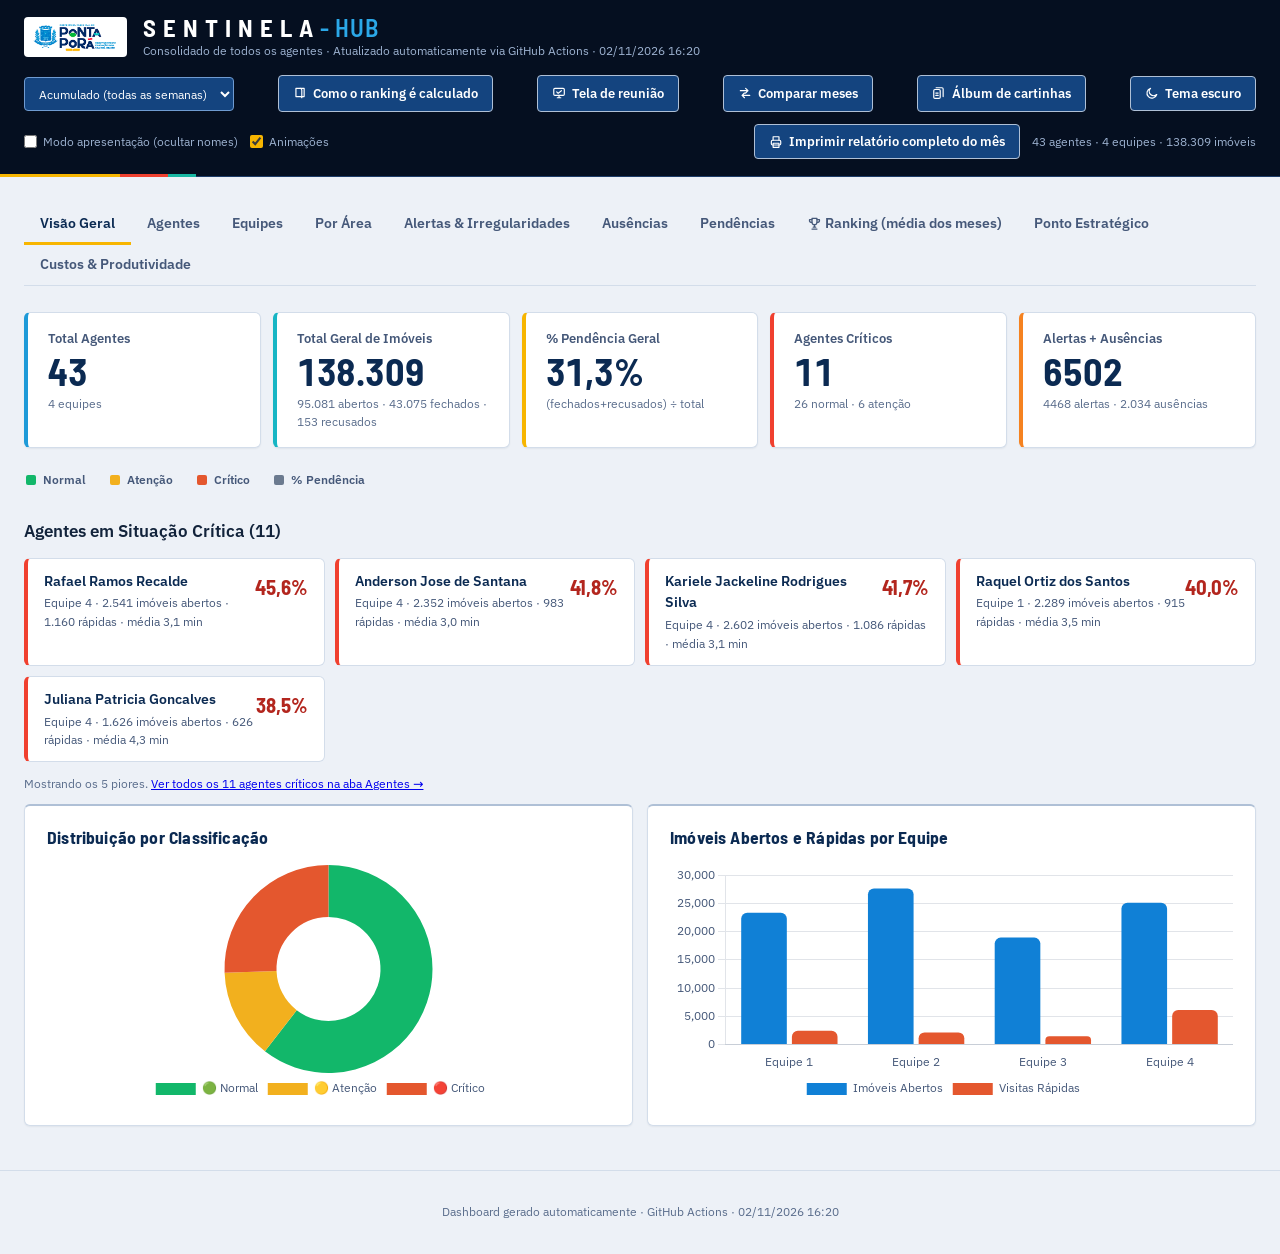
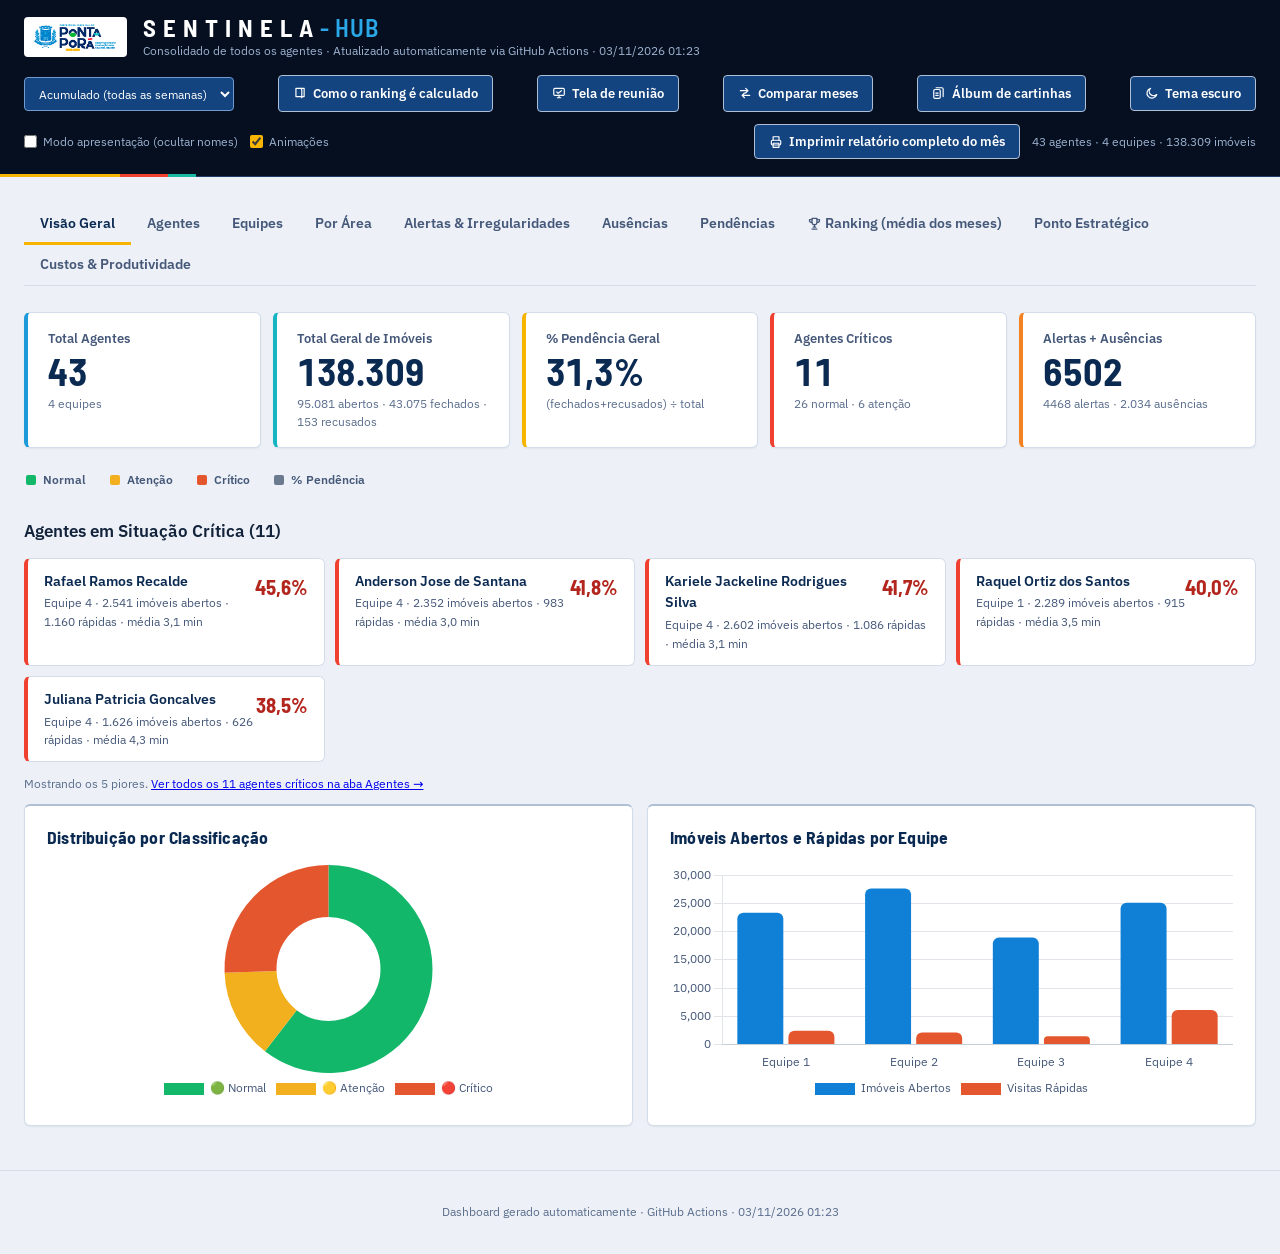
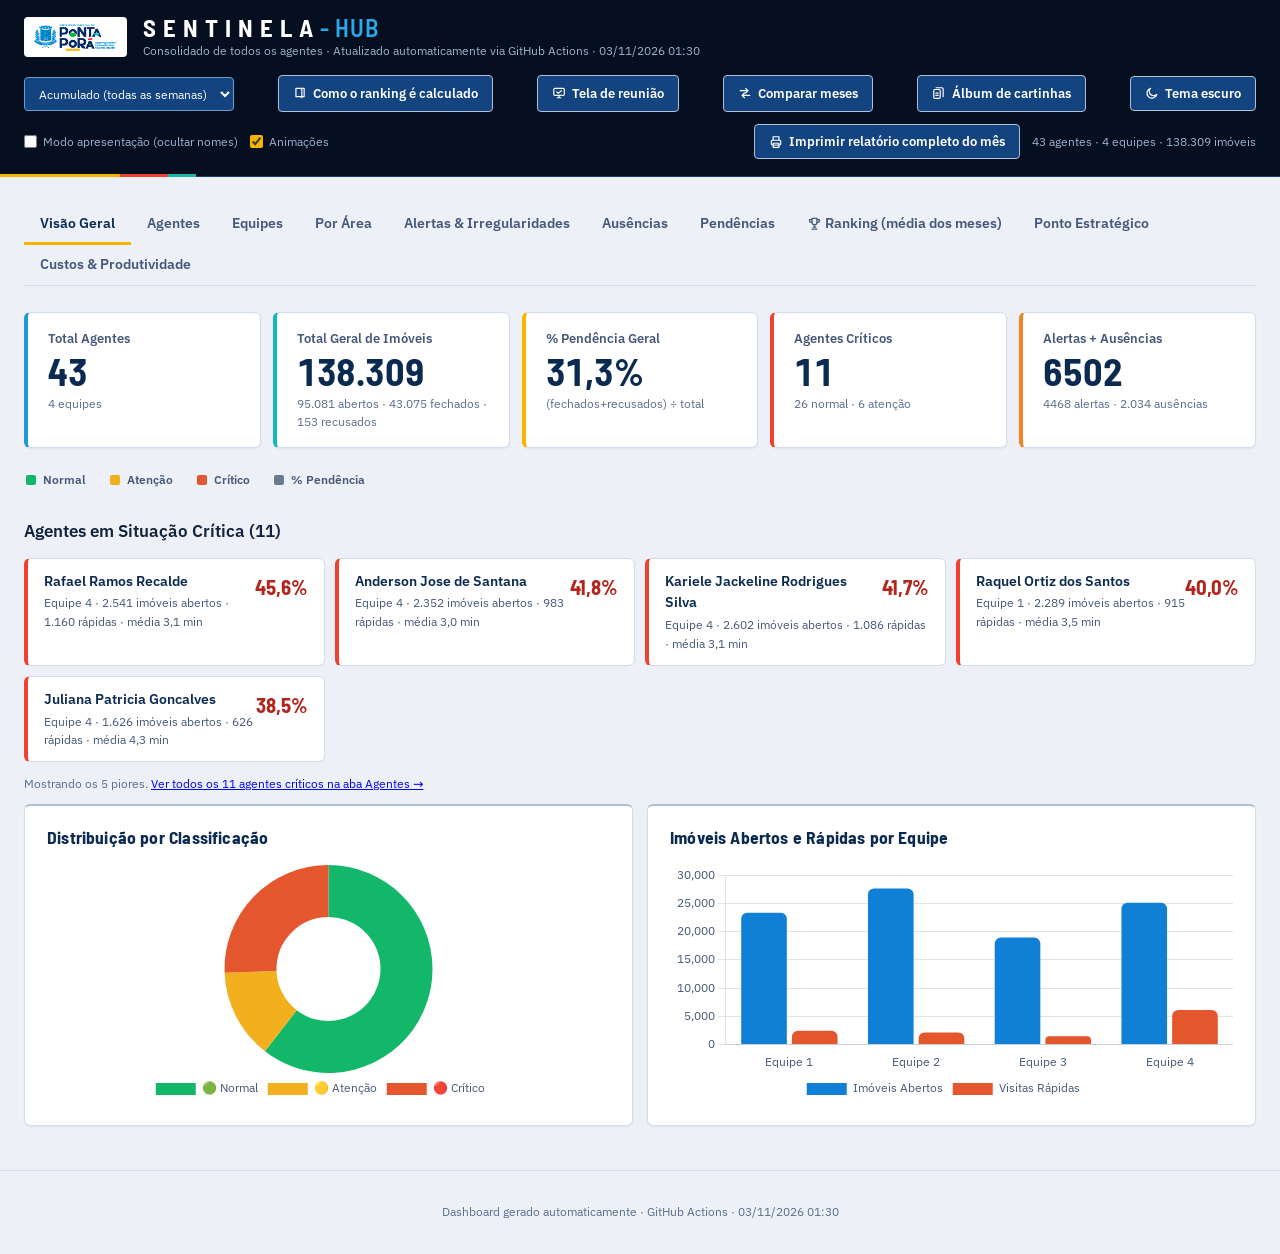
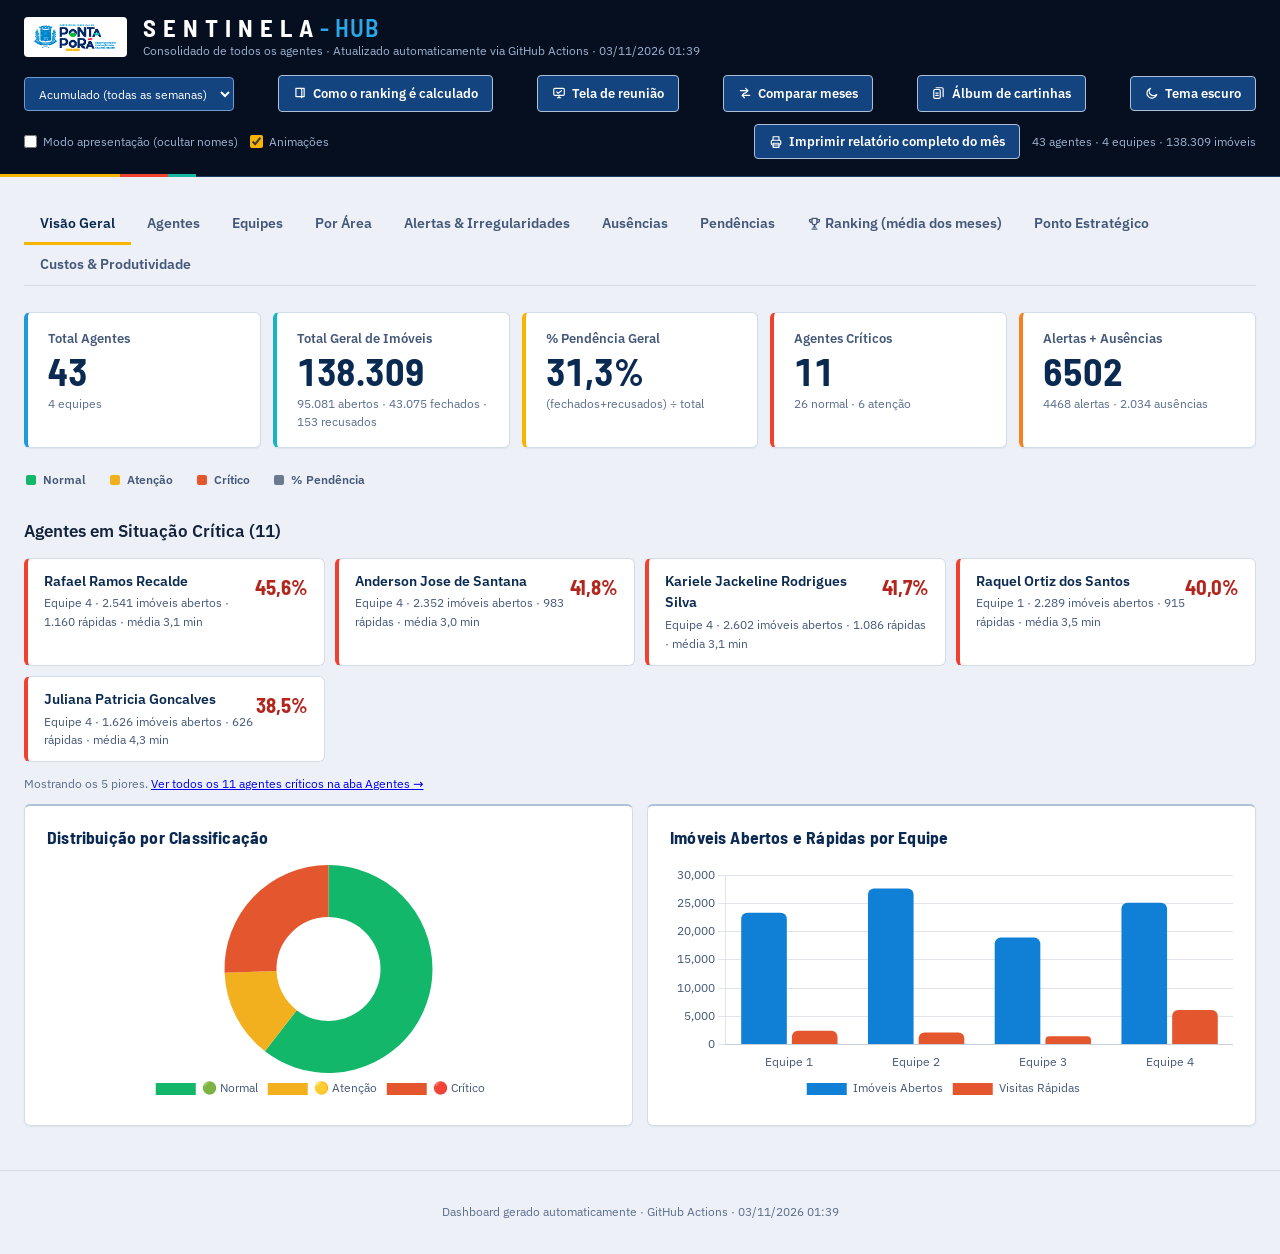
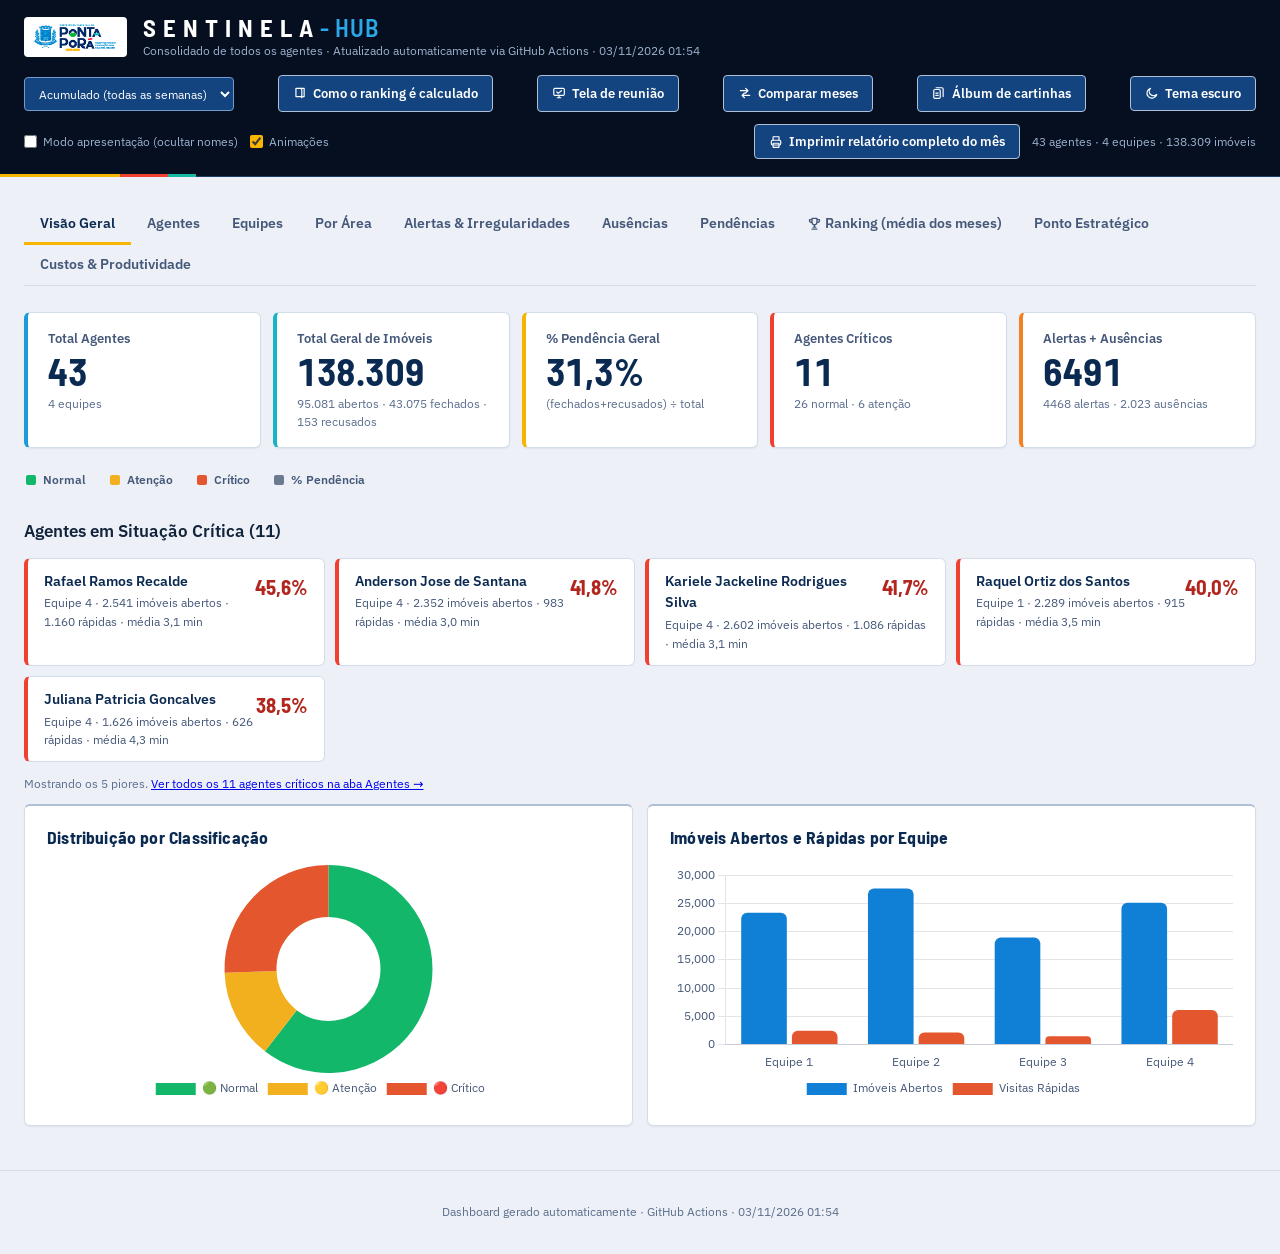
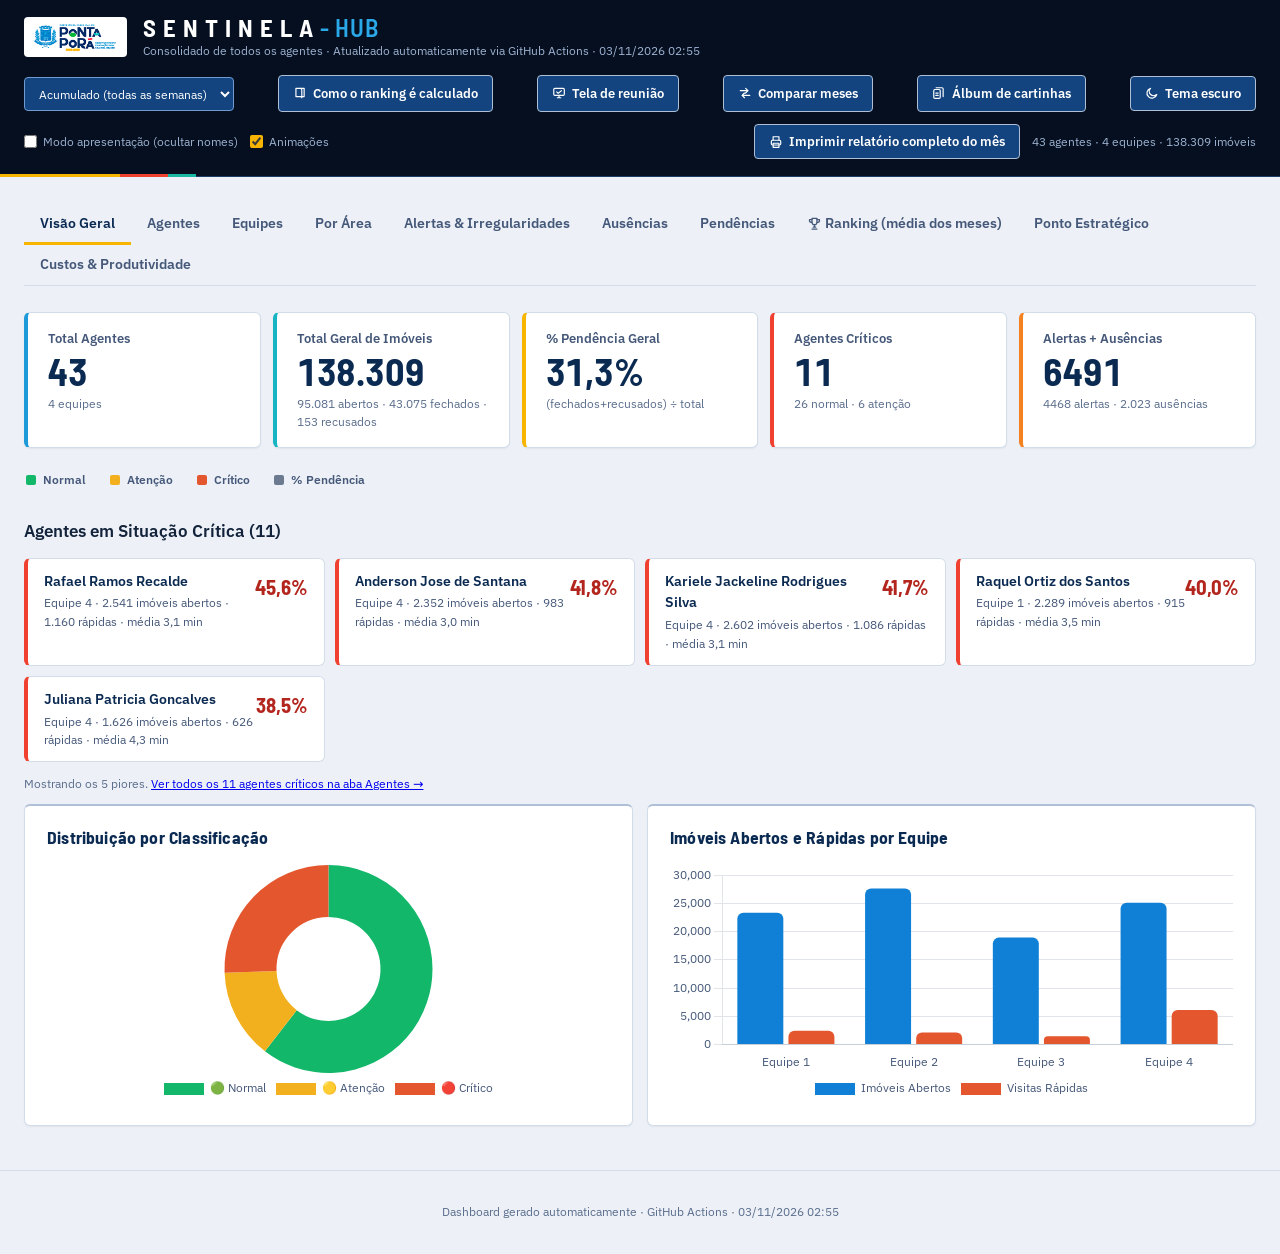
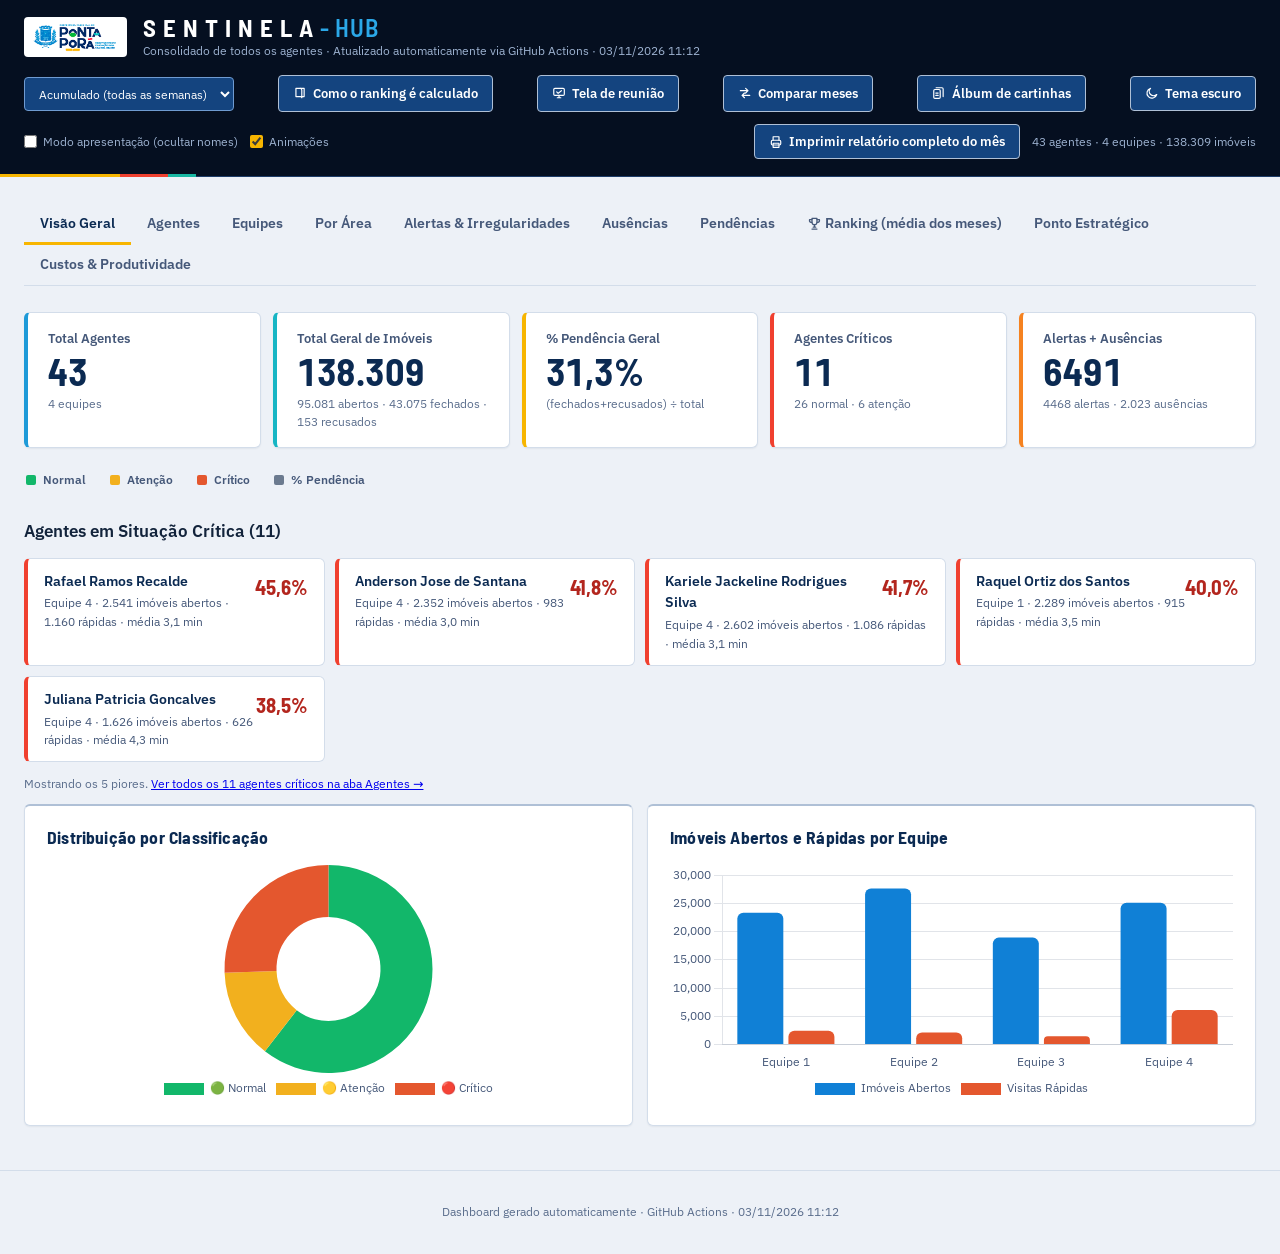
